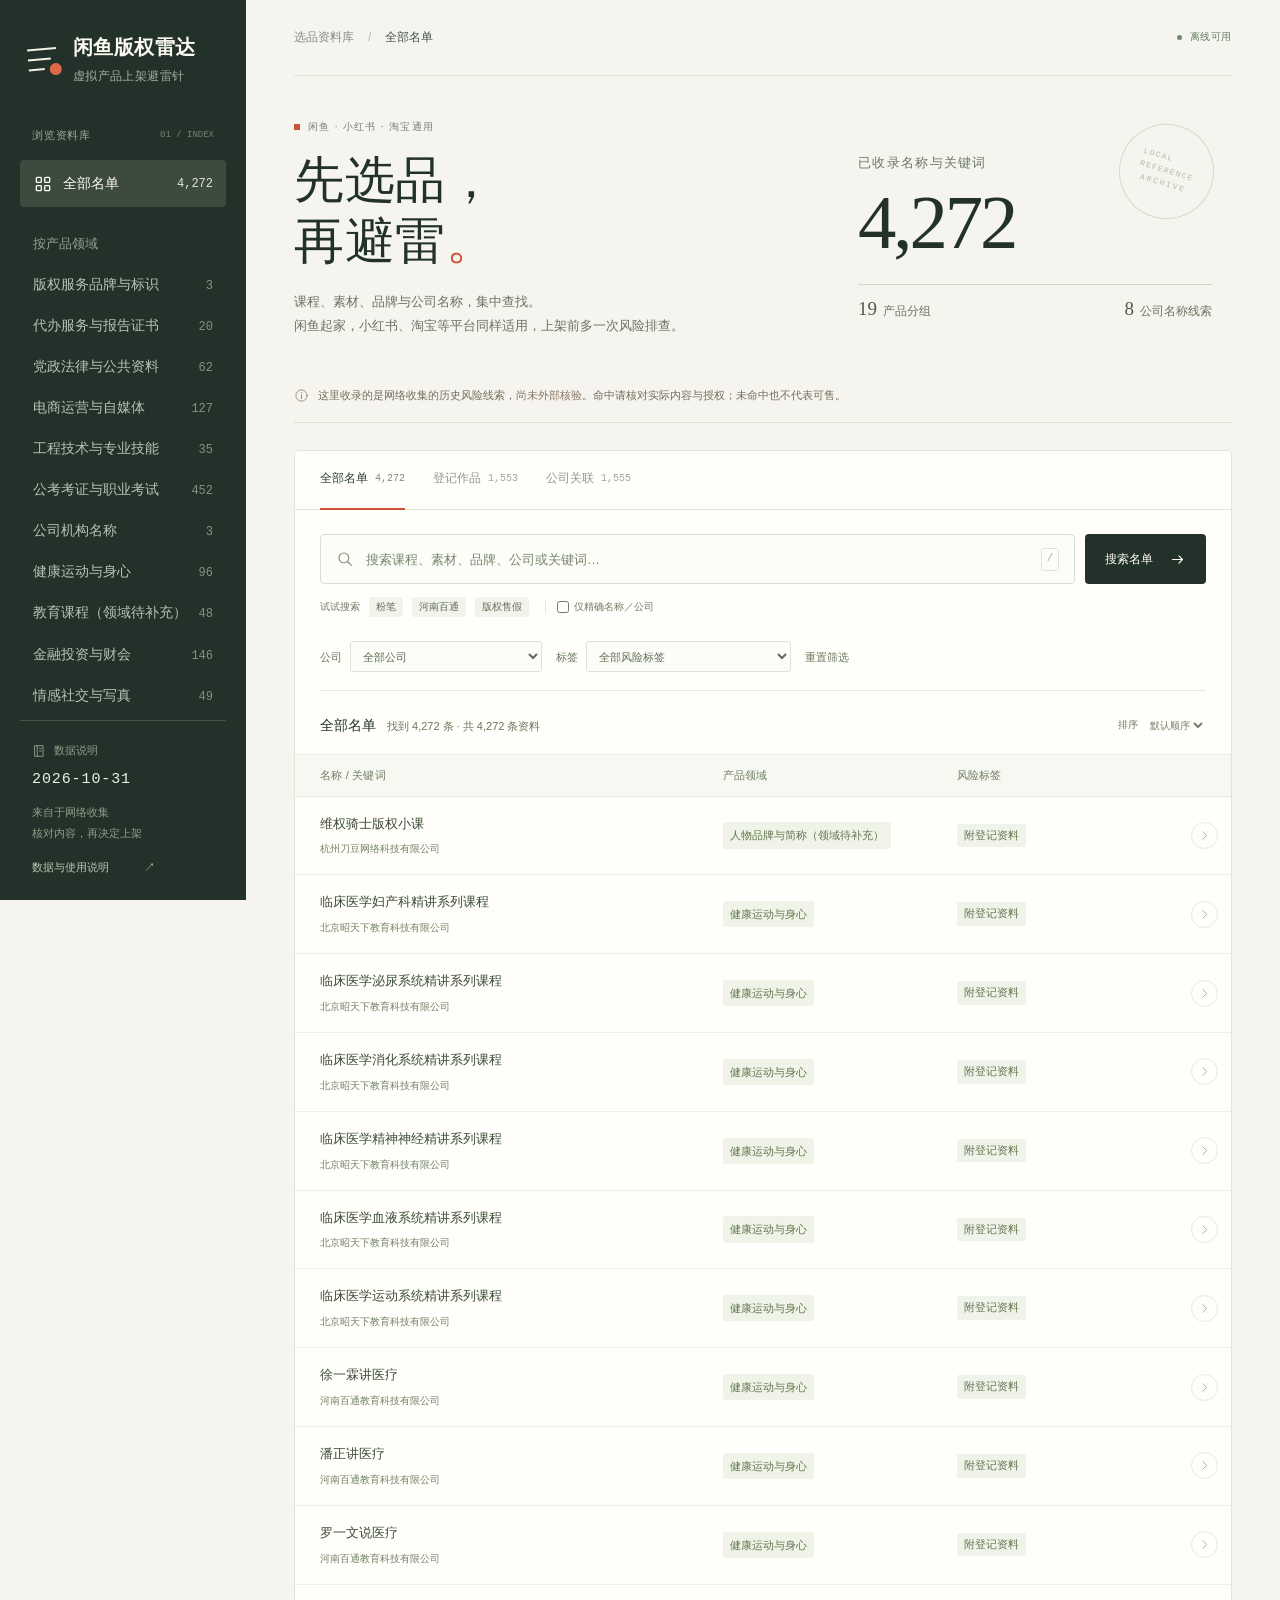
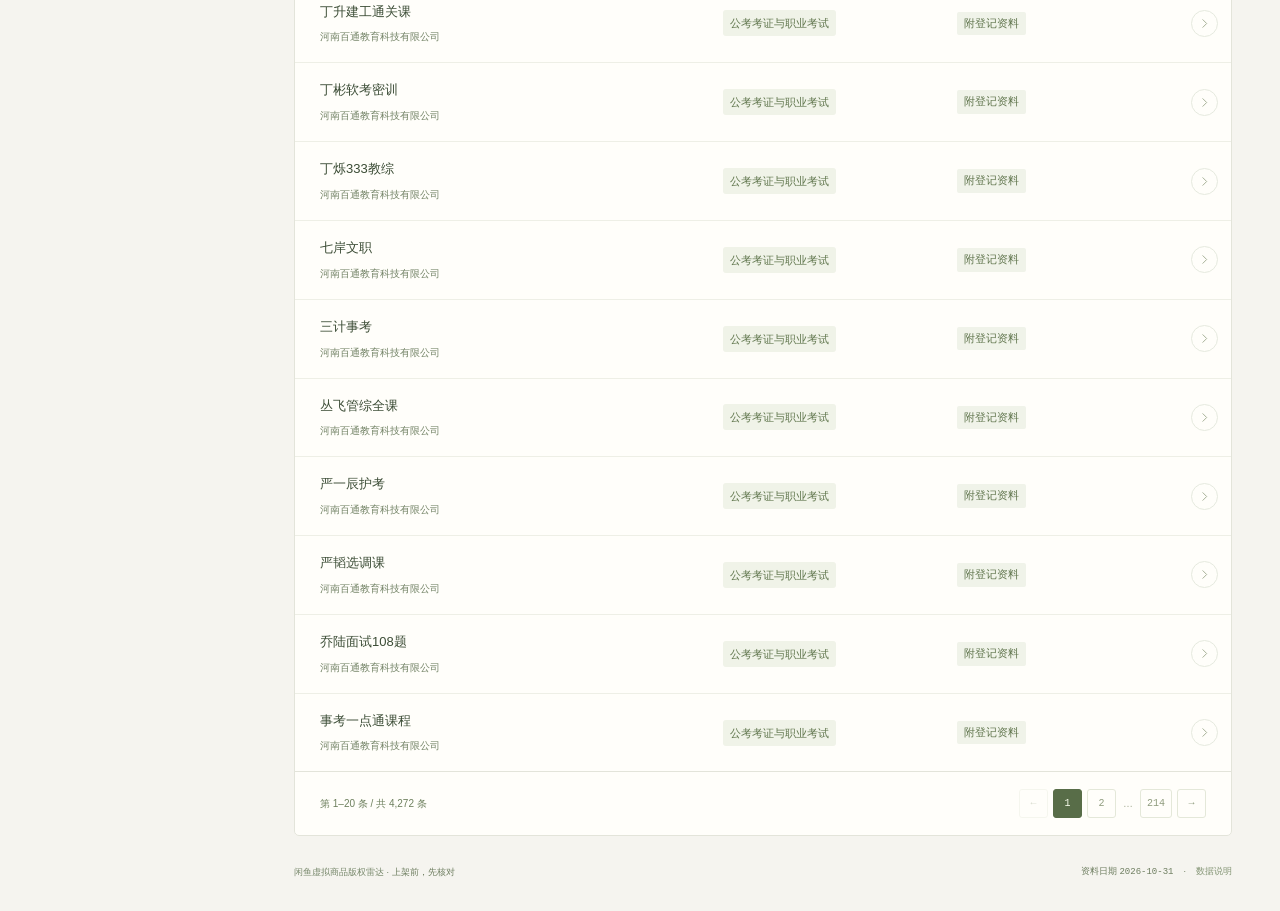
==== index.html @ c10206dd "更名版权雷达 + 移除数据来源 + 网页交互与文案优化 - 品牌更名为「闲鱼虚拟商品版权雷达」，清除“黑名单”字样；标注闲鱼/小红书/淘宝通用 - 数据：剥离每条记录的 sources 与 risk_" ====
<!doctype html>
<html lang="zh-CN">
<head>
  <meta charset="UTF-8">
  <meta name="viewport" content="width=device-width, initial-scale=1">
  <meta name="color-scheme" content="light">
  <meta name="description" content="闲鱼虚拟商品版权雷达：选品上架前查询课程、素材、品牌与公司的历史风险名单。闲鱼起家，小红书、淘宝等虚拟商品平台同样适用。支持离线使用。">
  <meta http-equiv="Content-Security-Policy" content="default-src 'none'; script-src 'unsafe-inline'; style-src 'unsafe-inline'; img-src data:; font-src 'none'; connect-src 'none'; object-src 'none'; base-uri 'none'; form-action 'none'">
  <title>闲鱼虚拟商品版权雷达</title>
  <link rel="icon" href="data:image/svg+xml,%3Csvg xmlns='http://www.w3.org/2000/svg' viewBox='0 0 64 64'%3E%3Crect width='64' height='64' rx='16' fill='%23212e28'/%3E%3Cpath d='M18 19h28M18 31h17M18 43h12' stroke='%23f9f7ef' stroke-width='5'/%3E%3Ccircle cx='44' cy='43' r='7' fill='%23dc5637'/%3E%3C/svg%3E">
  <style>:root{--paper:#f5f4ef;--white:#fffefa;--ink:#22322a;--muted:#788079;--line:#e3e4da;--orange:#cf5135;--orange-pale:#fbede6;--green-pale:#e8ede6;--sidebar:246px;--serif:"Iowan Old Style","Songti SC","STSong","Noto Serif CJK SC",serif;--sans:"PingFang SC","Microsoft YaHei","Noto Sans CJK SC",sans-serif;--mono:"SFMono-Regular",Consolas,monospace}
*{box-sizing:border-box}body{margin:0;background:var(--paper);color:var(--ink);font:14px/1.65 var(--sans);-webkit-font-smoothing:antialiased}button,input,select{font:inherit}button,select{cursor:pointer}button{color:inherit}button:disabled{cursor:default}button:focus-visible,a:focus-visible,select:focus-visible,input:focus-visible{outline:3px solid #cf513580;outline-offset:4px}button{touch-action:manipulation}button,a,input,select{-webkit-tap-highlight-color:transparent}button{border:0}a{color:inherit}svg{fill:none;stroke:currentColor;stroke-width:1.6;stroke-linecap:round;stroke-linejoin:round}.icon{width:20px;height:20px;flex-shrink:0}.svg-sprite{position:absolute;width:0;height:0;overflow:hidden}.sr-only{position:absolute;width:1px;height:1px;padding:0;margin:-1px;overflow:hidden;clip:rect(0,0,0,0);white-space:nowrap;border:0}[hidden]{display:none!important}.skip-link{position:fixed;top:-80px;left:20px;padding:12px;background:var(--ink);color:white;z-index:20}.skip-link:focus{top:10px}
.sidebar{width:var(--sidebar);position:fixed;inset:0 auto 0 0;background:var(--ink);color:#cbd0c7;padding:34px 20px 24px;display:flex;flex-direction:column;z-index:5}.brand{text-decoration:none;display:flex;gap:12px;align-items:center;color:#fcfaf1;padding:0 8px 40px;font-size:20px;font-weight:600;letter-spacing:.02em;line-height:1.3}.brand small{display:block;font:12px/1.5 var(--mono);color:#a3afa3;letter-spacing:.03em;margin-top:8px}.brand-mark{width:33px;height:35px;display:block;position:relative;flex-shrink:0;transform:rotate(-5deg)}.brand-mark i{position:absolute;height:2px;left:0;background:#f5f1e4;top:5px;width:29px}.brand-mark i:nth-child(2){top:15px;width:23px}.brand-mark i:nth-child(3){top:25px;width:16px}.brand-mark b{position:absolute;width:12px;height:12px;border-radius:50%;right:0;bottom:2px;background:#df6849}.side-section{display:flex;justify-content:space-between;align-items:center;padding:0 12px 16px;font-size:11px;color:#9da99d}.section-label{letter-spacing:.07em}.issue{font:9px var(--mono);color:#728273}.all-category{width:100%;display:flex;align-items:center;justify-content:space-between;background:transparent;padding:12px 13px;border-radius:4px;color:#d8ddcf;font-size:14px}.all-category>span{display:flex;gap:10px;align-items:center}.all-category b,.category-item b{font:12px var(--mono);font-weight:400;color:#829383}.all-category.active{color:#fffaf0;background:#3c4b3e}.all-category.active b{color:#e1e6d9}.category-heading{display:flex;justify-content:space-between;align-items:center;padding:26px 13px 9px;color:#95a190;font-size:13px}.category-list{overflow-y:auto;min-height:100px;padding:0 0 8px;scrollbar-width:thin;scrollbar-color:#4b5c4b transparent}.category-item{display:flex;align-items:baseline;justify-content:space-between;width:100%;gap:8px;text-align:left;padding:9px 13px;background:transparent;border-radius:3px;color:#b8c2b5;font-size:14px;line-height:1.65;transition:background .15s,color .15s}.category-item:hover{background:#2d4032;color:#fffaf0}.category-item.active{background:#3c4b3e;color:#fffaf0}.category-item.active b{color:#f3e7d5}.category-item .pending{font-size:10px;display:block;color:#7d917d}.category-item.active .pending{color:#acbca6}.sidebar-foot{margin-top:auto;border-top:1px solid #465343;padding:20px 12px 0;flex-shrink:0}.archive-label{display:flex;align-items:center;gap:8px;font-size:11px;color:#8d9e89}.archive-label .icon{width:14px;height:14px}.sidebar-foot strong{display:block;font:15px/1.5 var(--mono);margin-top:9px;color:#edf0e4;letter-spacing:.06em}.sidebar-foot p{font-size:11px;color:#8e9e89;line-height:1.9;margin:11px 0 14px}.text-button{padding:0;background:none;font-size:11px;color:#bec8b4;display:flex;align-items:center;gap:35px}.text-button:hover{color:white}#mobile-categories{display:none}
.main{margin-left:var(--sidebar);padding:0 48px;max-width:1770px}.topbar{height:76px;border-bottom:1px solid var(--line);display:flex;justify-content:space-between;align-items:center}.breadcrumb{color:#848c82;font-size:12px;display:flex;gap:14px;align-items:center}.breadcrumb strong{font-weight:400;color:#47564a}.breadcrumb span{color:#b4bab1}.local-status{font:10px/1.5 var(--mono);display:flex;gap:8px;align-items:center;color:#667c60;letter-spacing:.06em}.local-status>span{width:5px;height:5px;background:#72896d;border-radius:50%}.intro{display:flex;align-items:center;justify-content:space-between;gap:40px;padding:43px 0 34px;position:relative}.eyebrow{font:10px/1.5 var(--sans);letter-spacing:.13em;color:var(--muted)}.intro .eyebrow{display:flex;align-items:center;gap:8px}.eyebrow>span{height:6px;width:6px;background:var(--orange);display:block}h1{font:500 clamp(38px,3.9vw,60px)/1.22 var(--serif);letter-spacing:.015em;margin:17px 0 17px}.period{color:var(--orange)}.intro-copy p{color:#7b8177;font-size:13px;line-height:1.9;margin:0}.intro-stat{width:354px;position:relative;align-self:center;margin:16px 20px 0 0;flex-shrink:0}.stat-overline{font-size:13px;letter-spacing:.1em;color:#828b7d}.stat-number{font:500 clamp(52px,6vw,84px)/1.2 var(--serif);letter-spacing:-.04em;margin:4px 0 15px;position:relative;z-index:1}.stat-rule{height:1px;background:#cfd5c8}.stat-details{display:flex;justify-content:space-between;padding:13px 0 0;position:relative;z-index:1}.stat-details span{color:#92998a;font-size:12px;display:flex;align-items:baseline;gap:6px;white-space:nowrap}.stat-details b{color:#4c5d45;font:19px var(--serif)}.archive-stamp{position:absolute;right:-2px;top:-28px;width:95px;height:95px;border:1px solid #d6dbcd;color:#b4bdaa;border-radius:50%;font:8px/1.6 var(--mono);display:flex;flex-direction:column;justify-content:center;align-items:center;transform:rotate(17deg);letter-spacing:.17em}.archive-stamp b{font-weight:500;letter-spacing:.25em}.context-note{padding:13px 0 17px;border-bottom:1px solid #dcdfd2;display:flex;align-items:flex-start;gap:9px;color:#878674;font-size:11px;line-height:1.75}.context-note .icon{width:15px;height:15px;margin-top:2px;color:#9e977b}.context-note p{margin:0}.context-note strong{color:#8b7563;font-weight:500}
.workspace{margin-top:27px;background:var(--white);border:1px solid var(--line);border-radius:5px;overflow:hidden}.workspace-tabs{display:flex;gap:28px;padding:0 25px;border-bottom:1px solid var(--line);min-height:59px;align-items:stretch}.tab{display:flex;align-items:center;gap:7px;background:none;border-bottom:2px solid transparent;margin-bottom:-1px;padding:0 0 2px;color:#92978b;font-size:12px;white-space:nowrap}.tab span{font:10px var(--mono);color:#a0a696}.tab.active{border-color:var(--orange);font-weight:500;color:#2f4232}.tab.active span{color:#7b8b70}.tab:hover{color:var(--ink)}.search-area{padding:24px 25px 0}.search-line{display:flex;gap:10px}.search-box{display:flex;align-items:center;gap:10px;border:1px solid #d9ddd1;background:#fcfcf8;border-radius:4px;padding:0 15px;flex:1;min-width:0;transition:box-shadow .15s,border-color .15s}.search-box:focus-within{box-shadow:0 0 0 3px #e3e7d9;border-color:#99aa87}.search-box>.icon{width:18px;height:18px;color:#87917b}.search-box input{border:0;background:transparent;outline:none;min-width:0;width:100%;height:48px;color:#344530;font-size:13px}.search-box input:focus-visible{outline:none}.search-box input::placeholder{color:#a4aa9a}.search-box kbd{font:11px var(--mono);border:1px solid #e0e4d8;border-radius:3px;width:19px;height:23px;text-align:center;padding-top:3px;color:#a8b09b}.primary-button{background:var(--ink);color:#fffdf4;border-radius:4px;padding:11px 20px;font-size:12px;display:inline-flex;align-items:center;justify-content:center;gap:16px;transition:background .15s}.primary-button:hover{background:#3b5140}.primary-button .icon{height:17px;width:17px}.search-examples{display:flex;align-items:center;gap:9px;min-height:45px;color:#a6ab9c;font-size:10px;flex-wrap:wrap;padding:8px 0}.search-examples>button{background:#f2f3ec;color:#7f8973;padding:2px 7px;border-radius:2px;font-size:10px}.search-examples>button:hover{background:#e6eadc;color:#40533c}.example-divider{width:1px;height:12px;background:var(--line);margin:0 2px 0 7px}.exact-label{display:flex;align-items:center;gap:5px;cursor:pointer;color:#8c9483}.exact-label input{appearance:auto;accent-color:var(--ink);width:12px;height:12px;margin:0}.filters{display:flex;align-items:center;gap:14px;flex-wrap:wrap;padding:12px 0 18px;border-bottom:1px solid #e6e8dc}.select-wrap{display:flex;align-items:center;gap:8px;font-size:11px}.select-wrap label{color:#98a08d}.select-wrap select{max-width:205px;font-size:11px;color:#5f6e53;border:1px solid #e0e4d6;border-radius:3px;background:#fcfcf8;padding:6px 19px 6px 8px;min-height:31px}.reset-button{background:none;color:#a1a78f;font-size:11px;padding:5px 0}.reset-button:hover{color:var(--orange)}.filter-spacer{flex:1}.export-button{display:flex;align-items:center;gap:6px;font-size:11px;color:#728263;background:none;padding:4px 0}.export-button .icon{width:14px;height:14px}.export-button:hover{color:var(--ink)}.export-button:disabled{opacity:.4}.results-heading{display:flex;justify-content:space-between;align-items:center;padding:22px 25px 17px;gap:10px}.results-heading>div{display:flex;gap:11px;align-items:baseline;min-width:0}h2{margin:0;font-size:14px;font-weight:500;line-height:1.5}.results-heading #result-count{font-size:11px;color:#9da58f;white-space:nowrap}.sort-label{display:flex;align-items:center;gap:8px;color:#a2aa95;font-size:10px;white-space:nowrap}.sort-label select{border:0;background:transparent;color:#748267;font-size:10px;min-height:24px;max-width:110px}.active-filters{display:flex;gap:6px;flex-wrap:wrap;padding:0 25px}.active-filters:empty{display:none}.active-filter{display:inline-flex;align-items:center;gap:8px;font-size:10px;border-radius:2px;padding:3px 8px;margin-bottom:12px;background:#eef1e5;color:#697c57}.active-filter .icon{width:11px;height:11px}.table-wrap{width:100%;overflow:auto}.records-table{border-collapse:collapse;width:100%;table-layout:fixed;text-align:left}.records-table th{font-size:11px;font-weight:400;letter-spacing:.02em;color:#a0a78f;background:#f7f8f1;border-top:1px solid #e9ecdf;border-bottom:1px solid #e5e8dc;padding:11px 16px}.records-table th:first-child{width:44%;padding-left:25px}.records-table th:nth-child(2){width:25%}.records-table th:nth-child(3){width:25%}.records-table th:last-child{width:6%;padding-right:25px}.records-table td{padding:16px;vertical-align:middle;border-bottom:1px solid #eeefe6;font-size:12px}.records-table td:first-child{padding-left:25px}.records-table td:last-child{padding-right:25px;text-align:right}.records-table tr:last-child td{border-bottom:0}.records-table tbody tr{transition:background .1s}.records-table tbody tr:hover{background:#fbfcf5}.record-open{background:none;text-align:left;padding:0;width:100%;font-size:13px;font-weight:500;color:#3b4c35;overflow-wrap:anywhere;line-height:1.65}.record-open:hover{color:var(--orange)}.record-subtitle{font-size:10px;line-height:1.8;color:#a1a78e;display:flex;gap:7px;align-items:baseline;margin-top:6px;overflow:hidden}.record-subtitle>span:first-child{flex-shrink:0}.record-subtitle>span:last-child{overflow:hidden;text-overflow:ellipsis;white-space:nowrap}.record-subtitle .company-dot{flex-shrink:0}.category-tag{color:#879576;background:#f0f3e8;border-radius:3px;font-size:11px;padding:4px 7px;display:inline-block;line-height:1.65}.risk-tag{display:inline-block;padding:3px 7px;border-radius:2px;color:#a67c64;background:#faf0e7;font-size:11px;line-height:1.6;margin:2px 4px 2px 0}.risk-tag.neutral{color:#88957b;background:#f0f3e9}.view-button{background:transparent;display:inline-flex;color:#99a589;border:1px solid #e6eadf;border-radius:50%;height:27px;width:27px;align-items:center;justify-content:center;padding:0}.view-button .icon{width:13px;height:13px}.view-button:hover{color:var(--orange);border-color:#e2bda7;background:#f9f0e9}mark{background:#f9e1c7;color:#684c27;border-radius:2px;padding:0 1px}.pagination{display:flex;justify-content:space-between;gap:10px;align-items:center;border-top:1px solid var(--line);padding:17px 25px;color:#a3ab94;font-size:10px}.page-controls{display:flex;align-items:center;gap:5px}.page-controls>button,.page-number{background:none;border:1px solid #e4e8d9;border-radius:3px;min-width:29px;height:29px;padding:0 6px;font:10px var(--mono);color:#8f9c7e}.page-controls>button:disabled{opacity:.35}.page-controls>button:not(:disabled):hover,.page-number:hover{border-color:#9aaa88;color:#3f5533}.page-number.current{color:#faffed;background:#586d48;border-color:#586d48}#page-buttons{display:flex;gap:5px}.page-dots{padding:0 2px;align-self:center;font-size:10px}.empty-state{text-align:center;padding:48px 20px 52px}.empty-mark{background:#edf0e4;width:52px;height:52px;border-radius:50%;display:flex;align-items:center;justify-content:center;margin:0 auto 16px;color:#97a583}.empty-state h3{font:500 20px var(--serif);margin:10px 0}.empty-state p{color:#99a188;font-size:12px;line-height:1.9}.empty-state .primary-button{margin:8px auto 0}.footer{display:flex;justify-content:space-between;align-items:center;color:#a2aa94;font-size:9px;padding:28px 0 32px;gap:10px}.footer b{font-weight:400;color:#76876a}.footer button{padding:0;background:none;color:#849575;font-size:9px}.footer-dot{margin:0 10px}.footer time{font-family:var(--mono)}.noscript-note{padding:20px;background:var(--orange-pale)}
dialog{border:1px solid #d9ddcf;padding:0;box-shadow:0 28px 100px #15241026;color:var(--ink);background:var(--white);border-radius:6px;width:min(750px,calc(100vw - 36px));max-height:90dvh}dialog::backdrop{background:#1a2c266b;backdrop-filter:blur(3px)}.dialog-top{position:sticky;top:0;z-index:2;display:flex;justify-content:space-between;align-items:center;padding:18px 26px;border-bottom:1px solid var(--line);background:var(--white)}.dialog-top .eyebrow{font-size:10px;color:#95a084}.icon-button{display:inline-flex;align-items:center;justify-content:center;width:30px;height:30px;border-radius:4px;background:none;color:#829477}.icon-button:hover{background:#eef0e5}.dialog-body{padding:24px 28px 32px;overflow-wrap:anywhere}.dialog-body h2{font:700 32px/1.4 var(--serif);margin:0 0 18px}.detail-callout{color:#987860;font-size:12px;border-left:2px solid var(--orange);padding:10px 13px;background:#fbf4ec;margin:0 0 22px}.detail-dl,.about-list{display:grid;grid-template-columns:90px minmax(0,1fr);gap:16px 14px;font-size:13.5px;margin:22px 0}.detail-dl dt,.about-list dt{color:#9aab8c}.detail-dl dd,.about-list dd{margin:0;color:#6c7e60;line-height:1.9;white-space:pre-line}.detail-section-title{display:flex;align-items:center;gap:8px;font-size:15px;font-weight:700;margin:28px 0 14px}.detail-section-title small{font:10px var(--mono);color:#a6af98}.registration-list{font:13px/1.9 var(--mono);overflow-wrap:anywhere}.about-dialog .dialog-body>p{font-size:12px;color:#879879}.toast{position:fixed;bottom:25px;left:calc(50% + 100px);transform:translateX(-50%) translateY(12px);padding:10px 20px;border-radius:4px;background:#2b3e2e;color:#f1f5e9;font-size:12px;z-index:20;opacity:0;pointer-events:none;transition:opacity .2s,transform .2s}.toast.visible{opacity:1;transform:translateX(-50%) translateY(0)}
@media(min-width:1600px){.main{padding:0 68px}.intro{padding:52px 0 42px}.intro-stat{margin-right:60px;width:390px}}
@media(max-width:1250px){:root{--sidebar:222px}.sidebar{padding:29px 15px 20px}.brand{font-size:18px;gap:9px;padding-bottom:30px}.main{padding:0 30px}.intro-stat{width:285px;margin-right:0}.stat-details{gap:12px}.stat-details span{font-size:9px;display:block}.stat-details b{display:block;margin-bottom:3px}.archive-stamp{width:76px;height:76px;top:-17px}.workspace-tabs{gap:20px}.select-wrap select{max-width:160px}.filters{gap:11px}.filter-spacer{display:none}.export-button{margin-left:auto}.records-table th:first-child{width:44%}.records-table th:nth-child(2){width:25%}.records-table th:nth-child(3){width:25%}.records-table th:last-child{width:6%}.records-table td,.records-table th{padding-left:12px;padding-right:12px}.category-item{font-size:13px;padding-left:11px;padding-right:11px}}
@media(max-height:830px) and (min-width:851px){.sidebar{padding-top:25px}.brand{padding-bottom:28px}.sidebar-foot{padding-top:13px}.sidebar-foot p{margin:6px 0 9px}.category-item{padding-top:7px;padding-bottom:7px}}
@media(max-width:1000px) and (min-width:851px){.intro{gap:20px}.intro-stat{width:230px}.archive-stamp{right:0;top:-34px;width:65px;height:65px;font-size:6px}.stat-number{font-size:65px}.intro h1{font-size:44px}.workspace-tabs{gap:17px;padding:0 20px}.tab{font-size:11px}.search-area{padding:20px 20px 0}.search-box input{font-size:12px}.filters{gap:9px}.select-wrap select{max-width:130px}.records-table td:first-child,.records-table th:first-child{padding-left:20px}.results-heading{padding-left:20px;padding-right:20px}.records-table td:last-child,.records-table th:last-child{padding-right:15px}.records-table td{font-size:10px}.record-open{font-size:12px}}
@media(max-width:850px){.sidebar{position:relative;inset:auto;width:100%;padding:20px 22px 16px;display:block}.brand{font-size:19px;padding:0;gap:12px;width:max-content}.brand small{font-size:11px;margin-top:5px}.brand-mark{height:32px;width:30px}.side-section,.all-category,.sidebar-foot{display:none}.category-heading{position:absolute;right:20px;top:20px;padding:0;gap:8px}.category-heading>span{display:none}#mobile-categories{display:flex;color:#f2f5e8;border:1px solid #4a6048;width:34px;height:34px}.category-list{display:none;margin-top:20px;border-top:1px solid #4b5d45;padding-top:13px;max-height:340px}.sidebar.categories-open .category-list{display:grid;grid-template-columns:1fr 1fr;gap:2px 12px}.category-item{font-size:13px}.main{margin-left:0;padding:0 24px}.topbar{height:56px}.intro{padding:30px 0 24px;gap:30px}.intro h1{font-size:43px}.intro-stat{width:270px;margin-top:8px}.stat-number{font-size:65px}.archive-stamp{height:70px;width:70px;top:-10px;font-size:6px}.intro-copy p{font-size:13px}.context-note{font-size:12px}.workspace{margin-top:22px}.workspace-tabs{gap:25px}.tab{font-size:13px}.toast{left:50%;max-width:90vw;white-space:nowrap}.sidebar .brand{color:var(--white)}}
@media(max-width:580px){.sidebar{padding:18px 20px}.main{padding:0 17px}.topbar{height:48px}.breadcrumb{font-size:11px;gap:10px}.local-status{font-size:9px}.intro{padding:27px 0 23px;gap:15px;align-items:flex-start}.intro-copy{flex:1;min-width:0}.intro .eyebrow{font-size:8px;letter-spacing:.06em;gap:6px}.intro h1{font-size:36px;line-height:1.25;letter-spacing:-.025em;margin:16px 0 13px}.intro-copy p{font-size:12px;line-height:1.95}.desktop-br{display:none}.intro-stat{width:136px;margin-top:18px;align-self:auto}.stat-overline{font-size:11px;letter-spacing:0}.stat-number{font-size:48px;margin:9px 0 10px}.archive-stamp{display:none}.stat-details{display:grid;grid-template-columns:1fr 1fr;gap:10px 5px;padding-top:10px}.stat-details span{font-size:11px}.stat-details b{font-size:17px;margin:0 0 1px}.context-note{padding-bottom:14px;gap:7px}.context-note .icon{width:14px;height:14px}.workspace{margin-top:18px}.workspace-tabs{gap:0;padding:0 12px;min-height:51px;justify-content:space-between}.tab{font-size:12px;gap:4px}.tab span{font-size:10px}.search-area{padding:17px 14px 0}.search-line{gap:7px}.search-box{padding:0 10px;gap:7px}.search-box input{height:47px;font-size:13px}.search-box input::placeholder{font-size:12px}.search-box>.icon{width:15px;height:15px}.search-box kbd{display:none}.primary-button{font-size:11px;padding:10px 13px;gap:0;white-space:nowrap}.search-line .primary-button .icon{display:none}.search-examples{gap:7px;font-size:11px;min-height:47px;padding:9px 0}.search-examples>button{font-size:11px;padding:3px 7px}.example-divider{display:none}.exact-label{font-size:11px;gap:4px;margin-left:auto}.exact-label input{width:11px;height:11px}.filters{gap:10px 8px;padding:12px 0 15px;display:grid;grid-template-columns:1fr 1fr}.select-wrap{gap:5px;min-width:0;font-size:12px}.select-wrap label{flex-shrink:0}.select-wrap select{width:100%;max-width:none;min-width:0;font-size:12px;padding:7px 3px 7px 5px}.reset-button{grid-column:1;grid-row:2;justify-self:start;font-size:12px}.export-button{grid-column:2;grid-row:2;justify-self:end;margin:0;font-size:9px}.export-button .icon{display:none}.results-heading{padding:18px 15px 15px;gap:8px}.results-heading h2{font-size:15px;max-width:180px;overflow:hidden;text-overflow:ellipsis;white-space:nowrap}.results-heading>div{display:block}.results-heading #result-count{display:block;margin-top:4px;font-size:11px}.sort-label{font-size:11px;gap:3px}.sort-label select{font-size:11px;max-width:100px}.active-filters{padding:0 15px}.records-table thead{display:none}.records-table,.records-table tbody{display:block;width:100%}.records-table tr{position:relative;display:grid;grid-template-columns:1fr 1fr;border-top:1px solid #e8ecdd;padding:15px;gap:10px 8px}.records-table td{display:block;padding:0;border:0}.records-table td:first-child{grid-column:1/-1;padding:0 35px 0 0}.record-open{font-size:13px}.record-subtitle{margin-top:3px;font-size:11px}.records-table td:nth-child(2){grid-column:1;grid-row:2}.records-table td:nth-child(3){grid-column:2;grid-row:2;text-align:right}.category-tag,.risk-tag{font-size:11px;padding:3px 7px}.risk-tag{margin:0 0 2px 3px}.records-table td:last-child{position:absolute;top:17px;right:15px;padding:0}.view-button{width:25px;height:25px}.pagination{padding:14px 15px;flex-wrap:wrap;justify-content:center;gap:13px}.pagination>span{width:100%;text-align:center;font-size:9px}.footer{display:block;padding:23px 0;font-size:8px;line-height:2.3}.footer>span{display:block}.footer button{font-size:8px}.footer-dot{margin:0 7px}.dialog-top{padding:13px 19px}.dialog-body{padding:18px 20px 24px}.dialog-body h2{font-size:26px}.detail-dl,.about-list{grid-template-columns:76px minmax(0,1fr);gap:14px 10px;font-size:12.5px}.detail-callout{font-size:10px}.empty-state{padding:36px 18px}.empty-state h3{font-size:19px}.empty-state p{font-size:11px}}
/* Keep small reference text readable on both screens and exported captures. */
.intro-copy p{color:#697362}.stat-overline{color:#6d7865}.stat-details span{color:#68765e}.context-note{color:#736e59}.search-examples,.exact-label{color:#6e7a63}.search-examples>button{color:#626f55}.search-box input::placeholder{color:#77856b}.select-wrap label,.reset-button{color:#69785c}.results-heading #result-count,.sort-label{color:#68795b}.records-table th{color:#6c7d60}.record-subtitle{color:#738366}.category-tag{color:#60764d}.risk-tag.neutral{color:#61764e}.pagination>span{color:#6e805e}.footer{color:#6d7d5f}.detail-dl dt,.about-list dt{color:#70865f}.active-filter{overflow-wrap:anywhere;text-align:left;max-width:100%}
@media(prefers-reduced-motion:no-preference){.intro-copy{animation:rise-in .55s ease-out both}.intro-stat{animation:rise-in .7s ease-out .07s both}.workspace{animation:rise-in .65s ease-out .12s both}@keyframes rise-in{from{opacity:0;transform:translateY(10px)}to{opacity:1;transform:translateY(0)}}}

/* —— 交互增强（整行可点）—— */
.record-row{cursor:pointer}.record-row:hover{background:#fbfcf5}
</style>
</head>
<body>
  <svg class="svg-sprite" aria-hidden="true"><defs>
    <symbol id="i-search" viewBox="0 0 24 24"><circle cx="10.5" cy="10.5" r="6.5"/><path d="m16 16 4.5 4.5"/></symbol>
    <symbol id="i-arrow" viewBox="0 0 24 24"><path d="M5 12h14m-5-5 5 5-5 5"/></symbol>
    <symbol id="i-download" viewBox="0 0 24 24"><path d="M12 3v12m-4-4 4 4 4-4M5 16v4h14v-4"/></symbol>
    <symbol id="i-close" viewBox="0 0 24 24"><path d="m6 6 12 12M18 6 6 18"/></symbol>
    <symbol id="i-menu" viewBox="0 0 24 24"><path d="M4 6h16M4 12h16M4 18h16"/></symbol>
    <symbol id="i-grid" viewBox="0 0 24 24"><rect x="4" y="4" width="6" height="6" rx="1"/><rect x="14" y="4" width="6" height="6" rx="1"/><rect x="4" y="14" width="6" height="6" rx="1"/><rect x="14" y="14" width="6" height="6" rx="1"/></symbol>
    <symbol id="i-book" viewBox="0 0 24 24"><path d="M5 3h14v18H5zM9 3v18M13 8h3m-3 4h3"/></symbol>
    <symbol id="i-info" viewBox="0 0 24 24"><circle cx="12" cy="12" r="9"/><path d="M12 11v6m0-10v1"/></symbol>
    <symbol id="i-chevron" viewBox="0 0 24 24"><path d="m9 5 7 7-7 7"/></symbol>
  </defs></svg>

  <a class="skip-link" href="#search">跳到名单搜索</a>
  <aside class="sidebar" aria-label="分类导航">
    <a class="brand" href="#" aria-label="闲鱼虚拟商品版权雷达首页">
      <span class="brand-mark" aria-hidden="true"><i></i><i></i><i></i><b></b></span>
      <span>闲鱼版权雷达<small>虚拟产品上架避雷针</small></span>
    </a>
    <div class="side-section"><span class="section-label">浏览资料库</span><span class="issue">01 / INDEX</span></div>
    <button class="all-category active" data-category="" aria-current="true"><span><svg class="icon"><use href="#i-grid"/></svg>全部名单</span><b id="all-count">—</b></button>
    <div class="category-heading"><span>按产品领域</span><button id="mobile-categories" class="icon-button" aria-label="展开产品分类" aria-expanded="false"><svg class="icon"><use href="#i-menu"/></svg></button></div>
    <nav id="category-list" class="category-list" aria-label="产品领域"></nav>
    <div class="sidebar-foot"><span class="archive-label"><svg class="icon"><use href="#i-book"/></svg>数据说明</span><strong id="snapshot-date">—</strong><p>来自于网络收集<br>核对内容，再决定上架</p><button id="about-button" class="text-button">数据与使用说明 <span aria-hidden="true">↗</span></button></div>
  </aside>

  <main class="main">
    <header class="topbar"><div class="breadcrumb">选品资料库<span>/</span><strong id="breadcrumb-current">全部名单</strong></div><div class="local-status"><span></span>离线可用</div></header>
    <section class="intro" aria-labelledby="page-title">
      <div class="intro-copy"><div class="eyebrow"><span></span> 闲鱼 · 小红书 · 淘宝通用</div><h1 id="page-title">先选品，<br>再避雷<span class="period">。</span></h1><p>课程、素材、品牌与公司名称，集中查找。<br class="desktop-br">闲鱼起家，小红书、淘宝等平台同样适用，上架前多一次风险排查。</p></div>
      <div class="intro-stat"><div class="stat-overline">已收录名称与关键词</div><div class="stat-number" id="total-stat">—</div><div class="stat-rule"></div><div class="stat-details"><span><b id="category-stat">—</b>产品分组</span><span><b id="company-stat">—</b>公司名称线索</span></div><span class="archive-stamp">LOCAL<br>REFERENCE<br><b>ARCHIVE</b></span></div>
    </section>

    <div class="context-note"><svg class="icon"><use href="#i-info"/></svg><p>这里收录的是网络收集的历史风险线索，<strong>尚未外部核验</strong>。命中请核对实际内容与授权；未命中也不代表可售。</p></div>

    <section class="workspace" aria-label="查询与筛选">
      <div class="workspace-tabs" role="tablist" aria-label="材料类型">
        <button role="tab" id="tab-all" data-tab="all" aria-selected="true" class="tab active">全部名单 <span></span></button>
        <button role="tab" id="tab-registered" data-tab="registered" aria-selected="false" class="tab">登记作品 <span></span></button>
        <button role="tab" id="tab-company" data-tab="company" aria-selected="false" class="tab">公司关联 <span></span></button>
      </div>
      <div class="search-area">
        <div class="search-line"><div class="search-box"><svg class="icon"><use href="#i-search"/></svg><label class="sr-only" for="search">搜索名称、公司或关键词</label><input id="search" type="search" placeholder="搜索课程、素材、品牌、公司或关键词…" autocomplete="off" spellcheck="false"><kbd aria-hidden="true">/</kbd></div><button id="search-button" class="primary-button">搜索名单<svg class="icon"><use href="#i-arrow"/></svg></button></div>
        <div class="search-examples"><span>试试搜索</span><button data-example="粉笔">粉笔</button><button data-example="河南百通">河南百通</button><button data-example="版权售假">版权售假</button><span class="example-divider"></span><label class="exact-label"><input type="checkbox" id="exact-match">仅精确名称／公司</label></div>
        <div class="filters"><div class="select-wrap"><label for="company-filter">公司</label><select id="company-filter"><option value="">全部公司</option></select></div><div class="select-wrap"><label for="label-filter">标签</label><select id="label-filter"><option value="">全部风险标签</option></select></div><button id="reset-button" class="reset-button">重置筛选</button><div class="filter-spacer"></div></div>
      </div>

      <div class="results-heading"><div><h2 id="results-title">全部名单</h2><span id="result-count" role="status" aria-live="polite">正在读取资料…</span></div><label class="sort-label" for="sort-order">排序<select id="sort-order"><option value="default">默认顺序</option><option value="name">名称排序</option></select></label></div>
      <div id="active-filters" class="active-filters" aria-label="当前筛选条件"></div>
      <div class="table-wrap"><table class="records-table"><thead><tr><th scope="col">名称 / 关键词</th><th scope="col">产品领域</th><th scope="col">风险标签</th><th scope="col"><span class="sr-only">查看详情</span></th></tr></thead><tbody id="results-body"></tbody></table></div>
      <div class="empty-state" id="empty-state" hidden><div class="empty-mark"><svg class="icon"><use href="#i-search"/></svg></div><h3>没有找到匹配条目</h3><p>可以缩短名称，或重置筛选再试一次。<br>未收录不代表安全，仍需核对实际商品与转售授权。</p><button class="primary-button" id="empty-reset">重置筛选</button></div>
      <div class="pagination"><span id="page-description">—</span><div class="page-controls"><button id="previous-page" aria-label="上一页">←</button><div id="page-buttons"></div><button id="next-page" aria-label="下一页">→</button></div></div>
    </section>
    <footer class="footer"><span><b>闲鱼虚拟商品版权雷达</b> · 上架前，先核对</span><span>资料日期 <time id="footer-date">—</time><span class="footer-dot">·</span><button id="footer-about">数据说明</button></span></footer>
    <noscript><p class="noscript-note">请启用 JavaScript 以搜索名单。此页面不连接网络，全部资料保存在本文件中。</p></noscript>
  </main>

  <dialog id="detail-dialog" class="detail-dialog" aria-labelledby="detail-name"><div class="dialog-top"><span id="detail-meta" class="eyebrow"></span><button class="icon-button close-dialog" aria-label="关闭详情"><svg class="icon"><use href="#i-close"/></svg></button></div><div class="dialog-body"><h2 id="detail-name"></h2><div id="detail-content"></div></div></dialog>
  <dialog id="about-dialog" class="about-dialog" aria-labelledby="about-title"><div class="dialog-top"><span class="eyebrow">ABOUT THIS INDEX</span><button class="icon-button close-dialog" aria-label="关闭数据说明"><svg class="icon"><use href="#i-close"/></svg></button></div><div class="dialog-body"><h2 id="about-title">数据与使用说明</h2><p>数据来自于网络收集，供虚拟电商选品排查参考。</p><dl class="about-list"><dt>词库日期</dt><dd id="about-date"></dd><dt>核验状态</dt><dd>未进行外部核验。风险标签不是当前平台规则，作品登记资料也不等于已核实的权利状态。</dd><dt>匹配方式</dt><dd>搜索涵盖名称、变体、公司、领域、标签与登记号。多个空格分隔的词需同时出现。“仅精确名称／公司”只比较完整名称与公司名，不做同音或简称推断。</dd><dt>分类口径</dt><dd>产品领域依据名称信息初分。信息不足的人名和简称标记为“领域待补充”。</dd><dt>数据边界</dt><dd>名单命中只提供核对线索。公司或个人被收录，不表示其存在违法行为。转售前应核对实际内容和授权。</dd><dt>本地使用</dt><dd>页面无需联网，不上传搜索词，不使用统计脚本。全部查询在本地完成。</dd><dt>许可说明</dt><dd>程序与界面采用 MIT 许可。真实名单的再分发许可需独立核对，不自动适用程序许可。</dd></dl></div></dialog>
  <div id="toast" class="toast" role="status" aria-live="polite"></div>
  <script id="risk-data" type="application/json">{"schema_version":1,"updated_at":"2026-10-31","origin":"来自于网络收集","records":[{"id":"BL0001","name":"维权骑士版权小课","variants":["维权骑士版权小课"],"category":"人物品牌与简称（领域待补充）","object_type":"登记作品","companies":["杭州刀豆网络科技有限公司"],"labels":[],"registrations":["苏作登字-2020-A-00048407"],"verification":"unverified"},{"id":"BL0002","name":"临床医学妇产科精讲系列课程","variants":["临床医学妇产科精讲系列课程"],"category":"健康运动与身心","object_type":"登记作品","companies":["北京昭天下教育科技有限公司"],"labels":[],"registrations":["黔作登字-2025-I-01500897"],"verification":"unverified"},{"id":"BL0003","name":"临床医学泌尿系统精讲系列课程","variants":["临床医学泌尿系统精讲系列课程"],"category":"健康运动与身心","object_type":"登记作品","companies":["北京昭天下教育科技有限公司"],"labels":[],"registrations":["黔作登字-2025-I-01509936"],"verification":"unverified"},{"id":"BL0004","name":"临床医学消化系统精讲系列课程","variants":["临床医学消化系统精讲系列课程"],"category":"健康运动与身心","object_type":"登记作品","companies":["北京昭天下教育科技有限公司"],"labels":[],"registrations":["黔作登字-2025-I-01500631"],"verification":"unverified"},{"id":"BL0005","name":"临床医学精神神经精讲系列课程","variants":["临床医学精神神经精讲系列课程"],"category":"健康运动与身心","object_type":"登记作品","companies":["北京昭天下教育科技有限公司"],"labels":[],"registrations":["黔作登字-2025-I-01500898"],"verification":"unverified"},{"id":"BL0006","name":"临床医学血液系统精讲系列课程","variants":["临床医学血液系统精讲系列课程"],"category":"健康运动与身心","object_type":"登记作品","companies":["北京昭天下教育科技有限公司"],"labels":[],"registrations":["黔作登字-2025-I-01510472"],"verification":"unverified"},{"id":"BL0007","name":"临床医学运动系统精讲系列课程","variants":["临床医学运动系统精讲系列课程"],"category":"健康运动与身心","object_type":"登记作品","companies":["北京昭天下教育科技有限公司"],"labels":[],"registrations":["黔作登字-2025-I-01510476"],"verification":"unverified"},{"id":"BL0008","name":"徐一霖讲医疗","variants":["徐一霖讲医疗"],"category":"健康运动与身心","object_type":"登记作品","companies":["河南百通教育科技有限公司"],"labels":[],"registrations":["豫作登字-2024-I-00014357"],"verification":"unverified"},{"id":"BL0009","name":"潘正讲医疗","variants":["潘正讲医疗"],"category":"健康运动与身心","object_type":"登记作品","companies":["河南百通教育科技有限公司"],"labels":[],"registrations":["豫作登字-2024-I-00011092"],"verification":"unverified"},{"id":"BL0010","name":"罗一文说医疗","variants":["罗一文说医疗"],"category":"健康运动与身心","object_type":"登记作品","companies":["河南百通教育科技有限公司"],"labels":[],"registrations":["黔作登字-2024-I-01069580"],"verification":"unverified"},{"id":"BL0011","name":"丁升建工通关课","variants":["丁升建工通关课"],"category":"公考考证与职业考试","object_type":"登记作品","companies":["河南百通教育科技有限公司"],"labels":[],"registrations":["黔作登字-2023-I-00744899"],"verification":"unverified"},{"id":"BL0012","name":"丁彬软考密训","variants":["丁彬软考密训"],"category":"公考考证与职业考试","object_type":"登记作品","companies":["河南百通教育科技有限公司"],"labels":[],"registrations":["黔作登字-2024-I-01345146"],"verification":"unverified"},{"id":"BL0013","name":"丁烁333教综","variants":["丁烁333教综"],"category":"公考考证与职业考试","object_type":"登记作品","companies":["河南百通教育科技有限公司"],"labels":[],"registrations":["黔作登字-2023-I-00927069"],"verification":"unverified"},{"id":"BL0014","name":"七岸文职","variants":["七岸文职"],"category":"公考考证与职业考试","object_type":"登记作品","companies":["河南百通教育科技有限公司"],"labels":[],"registrations":["黔作登字-2024-I-01400532"],"verification":"unverified"},{"id":"BL0015","name":"三计事考","variants":["三计事考"],"category":"公考考证与职业考试","object_type":"登记作品","companies":["河南百通教育科技有限公司"],"labels":[],"registrations":["黔作登字-2024-I-01370966"],"verification":"unverified"},{"id":"BL0016","name":"丛飞管综全课","variants":["丛飞管综全课"],"category":"公考考证与职业考试","object_type":"登记作品","companies":["河南百通教育科技有限公司"],"labels":[],"registrations":["黔作登字-2023-I-00927135"],"verification":"unverified"},{"id":"BL0017","name":"严一辰护考","variants":["严一辰护考"],"category":"公考考证与职业考试","object_type":"登记作品","companies":["河南百通教育科技有限公司"],"labels":[],"registrations":["黔作登字-2023-I-00705635"],"verification":"unverified"},{"id":"BL0018","name":"严韬选调课","variants":["严韬选调课"],"category":"公考考证与职业考试","object_type":"登记作品","companies":["河南百通教育科技有限公司"],"labels":[],"registrations":["黔作登字-2025-I-01513670"],"verification":"unverified"},{"id":"BL0019","name":"乔陆面试108题","variants":["乔陆面试108题"],"category":"公考考证与职业考试","object_type":"登记作品","companies":["河南百通教育科技有限公司"],"labels":[],"registrations":["黔作登字-2024-I-01257131"],"verification":"unverified"},{"id":"BL0020","name":"事考一点通课程","variants":["事考一点通课程"],"category":"公考考证与职业考试","object_type":"登记作品","companies":["河南百通教育科技有限公司"],"labels":[],"registrations":["黔作登字-2021-I-00196367"],"verification":"unverified"},{"id":"BL0021","name":"于凡建工课","variants":["于凡建工课"],"category":"公考考证与职业考试","object_type":"登记作品","companies":["河南百通教育科技有限公司"],"labels":[],"registrations":["黔作登字-2023-I-00739908"],"verification":"unverified"},{"id":"BL0022","name":"于婉护考课","variants":["于婉护考课"],"category":"公考考证与职业考试","object_type":"登记作品","companies":["河南百通教育科技有限公司"],"labels":[],"registrations":["黔作登字-2024-I-01303647"],"verification":"unverified"},{"id":"BL0023","name":"于宴军队文职课程","variants":["于宴军队文职课程"],"category":"公考考证与职业考试","object_type":"登记作品","companies":["河南百通教育科技有限公司"],"labels":[],"registrations":["鲁作登字-2022-I-00816533"],"verification":"unverified"},{"id":"BL0024","name":"于晖事考课","variants":["于晖事考课"],"category":"公考考证与职业考试","object_type":"登记作品","companies":["河南百通教育科技有限公司"],"labels":[],"registrations":["黔作登字-2023-I-00905574"],"verification":"unverified"},{"id":"BL0025","name":"于晖公基点拨课","variants":["于晖公基点拨课"],"category":"公考考证与职业考试","object_type":"登记作品","companies":["河南百通教育科技有限公司"],"labels":[],"registrations":["黔作登字-2024-I-01030307"],"verification":"unverified"},{"id":"BL0026","name":"于晖综应点拨课","variants":["于晖综应点拨课"],"category":"公考考证与职业考试","object_type":"登记作品","companies":["河南百通教育科技有限公司"],"labels":[],"registrations":["黔作登字-2024-I-01042417"],"verification":"unverified"},{"id":"BL0027","name":"于杨社工课","variants":["于杨社工课"],"category":"公考考证与职业考试","object_type":"登记作品","companies":["河南悟勤教育咨询有限公司"],"labels":[],"registrations":["甘作登字-2023-I-00003522"],"verification":"unverified"},{"id":"BL0028","name":"于欣社会工作者","variants":["于欣社会工作者"],"category":"公考考证与职业考试","object_type":"登记作品","companies":["河南百通教育科技有限公司"],"labels":[],"registrations":["黔作登字-2023-I-00731476"],"verification":"unverified"},{"id":"BL0029","name":"于淮事考","variants":["于淮事考"],"category":"公考考证与职业考试","object_type":"登记作品","companies":["河南百通教育科技有限公司"],"labels":[],"registrations":["黔作登字-2025-I-01567194"],"verification":"unverified"},{"id":"BL0030","name":"于淮国企课","variants":["于淮国企课"],"category":"公考考证与职业考试","object_type":"登记作品","companies":["河南百通教育科技有限公司"],"labels":[],"registrations":["黔作登字-2023-I-00905479"],"verification":"unverified"},{"id":"BL0031","name":"于鹿南专升本","variants":["于鹿南专升本"],"category":"公考考证与职业考试","object_type":"登记作品","companies":["河南百通教育科技有限公司"],"labels":[],"registrations":["黔作登字-2024-I-01472728"],"verification":"unverified"},{"id":"BL0032","name":"付守疆公安辅警特训课","variants":["付守疆公安辅警特训课"],"category":"公考考证与职业考试","object_type":"登记作品","companies":["河南百通教育科技有限公司"],"labels":[],"registrations":["黔作登字-2024-I-01459235"],"verification":"unverified"},{"id":"BL0033","name":"任涵建工课","variants":["任涵建工课"],"category":"公考考证与职业考试","object_type":"登记作品","companies":["河南百通教育科技有限公司"],"labels":[],"registrations":["黔作登字-2024-I-01411274"],"verification":"unverified"},{"id":"BL0034","name":"何一成建工通关课","variants":["何一成建工通关课"],"category":"公考考证与职业考试","object_type":"登记作品","companies":["河南百通教育科技有限公司"],"labels":[],"registrations":["黔作登字-2024-I-01427443"],"verification":"unverified"},{"id":"BL0035","name":"余征三支一扶","variants":["余征三支一扶"],"category":"公考考证与职业考试","object_type":"登记作品","companies":["河南百通教育科技有限公司"],"labels":[],"registrations":["黔作登字-2025-I-01546967"],"verification":"unverified"},{"id":"BL0036","name":"余征军队文职","variants":["余征军队文职"],"category":"公考考证与职业考试","object_type":"登记作品","companies":["河南百通教育科技有限公司"],"labels":[],"registrations":["黔作登字-2024-I-01145193"],"verification":"unverified"},{"id":"BL0037","name":"元如清职称药师","variants":["元如清职称药师"],"category":"公考考证与职业考试","object_type":"登记作品","companies":["河南百通教育科技有限公司"],"labels":[],"registrations":["黔作登字-2025-I-01497233"],"verification":"unverified"},{"id":"BL0038","name":"元宋三支特训课","variants":["元宋三支特训课"],"category":"公考考证与职业考试","object_type":"登记作品","companies":["河南百通教育科技有限公司"],"labels":[],"registrations":["鲁作登字-2022-I-00777577"],"verification":"unverified"},{"id":"BL0039","name":"关盈招教课","variants":["关盈招教课"],"category":"公考考证与职业考试","object_type":"登记作品","companies":["河南百通教育科技有限公司"],"labels":[],"registrations":["黔作登字-2023-I-00762763"],"verification":"unverified"},{"id":"BL0040","name":"关知语讲教资","variants":["关知语讲教资"],"category":"公考考证与职业考试","object_type":"登记作品","companies":["河南百通教育科技有限公司"],"labels":[],"registrations":["黔作登字-2024-I-01267719"],"verification":"unverified"},{"id":"BL0041","name":"冉东升国企全课","variants":["冉东升国企全课"],"category":"公考考证与职业考试","object_type":"登记作品","companies":["河南百通教育科技有限公司"],"labels":[],"registrations":["黔作登字-2024-I-01145169"],"verification":"unverified"},{"id":"BL0042","name":"冉东升讲铁路","variants":["冉东升讲铁路"],"category":"公考考证与职业考试","object_type":"登记作品","companies":["河南百通教育科技有限公司"],"labels":[],"registrations":["黔作登字-2024-I-01444613"],"verification":"unverified"},{"id":"BL0043","name":"冉静公安进阶课","variants":["冉静公安进阶课"],"category":"公考考证与职业考试","object_type":"登记作品","companies":["河南百通教育科技有限公司"],"labels":[],"registrations":["黔作登字-2021-I-00229676"],"verification":"unverified"},{"id":"BL0044","name":"冯力辅警全课","variants":["冯力辅警全课"],"category":"公考考证与职业考试","object_type":"登记作品","companies":["河南百通教育科技有限公司"],"labels":[],"registrations":["黔作登字-2024-I-01459238"],"verification":"unverified"},{"id":"BL0045","name":"冯源国企课","variants":["冯源国企课"],"category":"公考考证与职业考试","object_type":"登记作品","companies":["河南百通教育科技有限公司"],"labels":[],"registrations":["黔作登字-2024-I-01259672"],"verification":"unverified"},{"id":"BL0046","name":"冯源讲烟草","variants":["冯源讲烟草"],"category":"公考考证与职业考试","object_type":"登记作品","companies":["河南百通教育科技有限公司"],"labels":[],"registrations":["黔作登字-2024-I-01444543"],"verification":"unverified"},{"id":"BL0047","name":"冯茗执业兽医","variants":["冯茗执业兽医"],"category":"公考考证与职业考试","object_type":"登记作品","companies":["河南百通教育科技有限公司"],"labels":[],"registrations":["黔作登字-2025-I-01497244"],"verification":"unverified"},{"id":"BL0048","name":"冷欣职称药师","variants":["冷欣职称药师"],"category":"公考考证与职业考试","object_type":"登记作品","companies":["河南百通教育科技有限公司"],"labels":[],"registrations":["黔作登字-2024-I-01427445"],"verification":"unverified"},{"id":"BL0049","name":"凹凸法考","variants":["凹凸法考"],"category":"公考考证与职业考试","object_type":"登记作品","companies":["河南百通教育科技有限公司"],"labels":[],"registrations":["黔作登字-2021-I-00243128"],"verification":"unverified"},{"id":"BL0050","name":"刘子欧招教课","variants":["刘子欧招教课"],"category":"公考考证与职业考试","object_type":"登记作品","companies":["河南百通教育科技有限公司"],"labels":[],"registrations":["黔作登字-2024-I-01237765"],"verification":"unverified"},{"id":"BL0051","name":"刘子欧教师说","variants":["刘子欧教师说"],"category":"公考考证与职业考试","object_type":"登记作品","companies":["河南百通教育科技有限公司"],"labels":[],"registrations":["黔作登字-2024-I-01241270"],"verification":"unverified"},{"id":"BL0052","name":"刘帆说面试","variants":["刘帆说面试"],"category":"公考考证与职业考试","object_type":"登记作品","companies":["河南百通教育科技有限公司"],"labels":[],"registrations":["黔作登字-2023-I-00927128"],"verification":"unverified"},{"id":"BL0053","name":"刘晓楠事考","variants":["刘晓楠事考"],"category":"公考考证与职业考试","object_type":"登记作品","companies":["河南百通教育科技有限公司"],"labels":[],"registrations":["黔作登字-2025-I-01619543"],"verification":"unverified"},{"id":"BL0054","name":"刘舒文护编特训课","variants":["刘舒文护编特训课"],"category":"公考考证与职业考试","object_type":"登记作品","companies":["河南百通教育科技有限公司"],"labels":[],"registrations":["黔作登字-2024-I-01332179"],"verification":"unverified"},{"id":"BL0055","name":"卓文成软考","variants":["卓文成软考"],"category":"公考考证与职业考试","object_type":"登记作品","companies":["河南百通教育科技有限公司"],"labels":[],"registrations":["黔作登字-2024-I-01472724"],"verification":"unverified"},{"id":"BL0056","name":"卓江国聘","variants":["卓江国聘"],"category":"公考考证与职业考试","object_type":"登记作品","companies":["河南百通教育科技有限公司"],"labels":[],"registrations":["黔作登字-2024-I-01370968"],"verification":"unverified"},{"id":"BL0057","name":"南子晴面试进阶课","variants":["南子晴面试进阶课"],"category":"公考考证与职业考试","object_type":"登记作品","companies":["河南百通教育科技有限公司"],"labels":[],"registrations":["黔作登字-2023-I-00762923"],"verification":"unverified"},{"id":"BL0058","name":"卢妍执业医师","variants":["卢妍执业医师"],"category":"公考考证与职业考试","object_type":"登记作品","companies":["河南百通教育科技有限公司"],"labels":[],"registrations":["黔作登字-2024-I-01472742"],"verification":"unverified"},{"id":"BL0059","name":"卫书职称药师","variants":["卫书职称药师"],"category":"公考考证与职业考试","object_type":"登记作品","companies":["河南百通教育科技有限公司"],"labels":[],"registrations":["黔作登字-2024-I-01444536"],"verification":"unverified"},{"id":"BL0060","name":"卫书药考","variants":["卫书药考"],"category":"公考考证与职业考试","object_type":"登记作品","companies":["河南百通教育科技有限公司"],"labels":[],"registrations":["黔作登字-2024-I-01472730"],"verification":"unverified"},{"id":"BL0061","name":"卫昕军队文职","variants":["卫昕军队文职"],"category":"公考考证与职业考试","object_type":"登记作品","companies":["河南百通教育科技有限公司"],"labels":[],"registrations":["黔作登字-2024-I-01269234"],"verification":"unverified"},{"id":"BL0062","name":"叶一文公考课","variants":["叶一文公考课"],"category":"公考考证与职业考试","object_type":"登记作品","companies":["河南百通教育科技有限公司"],"labels":[],"registrations":["黔作登字-2021-I-00373171"],"verification":"unverified"},{"id":"BL0063","name":"叶云州三支一扶课程","variants":["叶云州三支一扶课程"],"category":"公考考证与职业考试","object_type":"登记作品","companies":["河南百通教育科技有限公司"],"labels":[],"registrations":["鲁作登字-2022-I-00784651"],"verification":"unverified"},{"id":"BL0064","name":"叶冉社工课","variants":["叶冉社工课"],"category":"公考考证与职业考试","object_type":"登记作品","companies":["河南百通教育科技有限公司"],"labels":[],"registrations":["黔作登字-2023-I-00735960"],"verification":"unverified"},{"id":"BL0065","name":"叶军军队文职课","variants":["叶军军队文职课"],"category":"公考考证与职业考试","object_type":"登记作品","companies":["河南百通教育科技有限公司"],"labels":[],"registrations":["鲁作登字-2022-I-00828336"],"verification":"unverified"},{"id":"BL0066","name":"叶千里导游课","variants":["叶千里导游课"],"category":"公考考证与职业考试","object_type":"登记作品","companies":["河南百通教育科技有限公司"],"labels":[],"registrations":["黔作登字-2024-I-01371002"],"verification":"unverified"},{"id":"BL0067","name":"叶子涵军队文职","variants":["叶子涵军队文职"],"category":"公考考证与职业考试","object_type":"登记作品","companies":["河南百通教育科技有限公司"],"labels":[],"registrations":["黔作登字-2023-I-00764127"],"verification":"unverified"},{"id":"BL0068","name":"叶小希专升本系统课","variants":["叶小希专升本系统课"],"category":"公考考证与职业考试","object_type":"登记作品","companies":["河南百通教育科技有限公司"],"labels":[],"registrations":["黔作登字-2024-I-01427456"],"verification":"unverified"},{"id":"BL0069","name":"叶小文公考课","variants":["叶小文公考课"],"category":"公考考证与职业考试","object_type":"登记作品","companies":["河南百通教育科技有限公司"],"labels":[],"registrations":["黔作登字-2021-I-00270115"],"verification":"unverified"},{"id":"BL0070","name":"叶峰公安特训课","variants":["叶峰公安特训课"],"category":"公考考证与职业考试","object_type":"登记作品","companies":["河南百通教育科技有限公司"],"labels":[],"registrations":["黔作登字-2023-I-00762760"],"verification":"unverified"},{"id":"BL0071","name":"叶月护考","variants":["叶月护考"],"category":"公考考证与职业考试","object_type":"登记作品","companies":["河南百通教育科技有限公司"],"labels":[],"registrations":["黔作登字-2023-I-00978879"],"verification":"unverified"},{"id":"BL0072","name":"叶铭选调全课","variants":["叶铭选调全课"],"category":"公考考证与职业考试","object_type":"登记作品","companies":["河南百通教育科技有限公司"],"labels":[],"registrations":["鲁作登字-2023-I-00075302"],"verification":"unverified"},{"id":"BL0073","name":"叶非凡城乡规划师","variants":["叶非凡城乡规划师"],"category":"公考考证与职业考试","object_type":"登记作品","companies":["河南百通教育科技有限公司"],"labels":[],"registrations":["黔作登字-2024-I-01237776"],"verification":"unverified"},{"id":"BL0074","name":"司凌军队文职","variants":["司凌军队文职"],"category":"公考考证与职业考试","object_type":"登记作品","companies":["河南百通教育科技有限公司"],"labels":[],"registrations":["黔作登字-2023-I-00765808"],"verification":"unverified"},{"id":"BL0075","name":"司宇公安实战课","variants":["司宇公安实战课"],"category":"公考考证与职业考试","object_type":"登记作品","companies":["河南百通教育科技有限公司"],"labels":[],"registrations":["甘作登字-2022-I-00027431"],"verification":"unverified"},{"id":"BL0076","name":"司小君三支全课","variants":["司小君三支全课"],"category":"公考考证与职业考试","object_type":"登记作品","companies":["河南百通教育科技有限公司"],"labels":[],"registrations":["鲁作登字-2022-I-00743308"],"verification":"unverified"},{"id":"BL0077","name":"司小雨遴选宝典","variants":["司小雨遴选宝典"],"category":"公考考证与职业考试","object_type":"登记作品","companies":["河南百通教育科技有限公司"],"labels":[],"registrations":["鲁作登字-2022-I-00798755"],"verification":"unverified"},{"id":"BL0078","name":"司青执业兽医","variants":["司青执业兽医"],"category":"公考考证与职业考试","object_type":"登记作品","companies":["河南百通教育科技有限公司"],"labels":[],"registrations":["黔作登字-2025-I-01546963"],"verification":"unverified"},{"id":"BL0079","name":"吕凌专升本","variants":["吕凌专升本"],"category":"公考考证与职业考试","object_type":"登记作品","companies":["河南百通教育科技有限公司"],"labels":[],"registrations":["黔作登字-2024-I-01472746"],"verification":"unverified"},{"id":"BL0080","name":"吕子全医编","variants":["吕子全医编"],"category":"公考考证与职业考试","object_type":"登记作品","companies":["河南百通教育科技有限公司"],"labels":[],"registrations":["黔作登字-2024-I-01345158"],"verification":"unverified"},{"id":"BL0081","name":"周禾讲教资","variants":["周禾讲教资"],"category":"公考考证与职业考试","object_type":"登记作品","companies":["河南百通教育科技有限公司"],"labels":[],"registrations":["黔作登字-2024-I-01257130"],"verification":"unverified"},{"id":"BL0082","name":"唐则建工特训课","variants":["唐则建工特训课"],"category":"公考考证与职业考试","object_type":"登记作品","companies":["河南百通教育科技有限公司"],"labels":[],"registrations":["黔作登字-2024-I-01069576"],"verification":"unverified"},{"id":"BL0083","name":"唐则综应课","variants":["唐则综应课"],"category":"公考考证与职业考试","object_type":"登记作品","companies":["河南百通教育科技有限公司"],"labels":[],"registrations":["黔作登字-2025-I-01553090"],"verification":"unverified"},{"id":"BL0084","name":"唐欢招教课","variants":["唐欢招教课"],"category":"公考考证与职业考试","object_type":"登记作品","companies":["河南百通教育科技有限公司"],"labels":[],"registrations":["黔作登字-2023-I-00763834"],"verification":"unverified"},{"id":"BL0085","name":"唐驰专升本","variants":["唐驰专升本"],"category":"公考考证与职业考试","object_type":"登记作品","companies":["河南百通教育科技有限公司"],"labels":[],"registrations":["黔作登字-2024-I-01427410"],"verification":"unverified"},{"id":"BL0086","name":"夏凯讲面试108题","variants":["夏凯讲面试108题"],"category":"公考考证与职业考试","object_type":"登记作品","companies":["河南百通教育科技有限公司"],"labels":[],"registrations":["黔作登字-2023-I-00762716"],"verification":"unverified"},{"id":"BL0087","name":"夏烨讲消防","variants":["夏烨讲消防"],"category":"公考考证与职业考试","object_type":"登记作品","companies":["河南百通教育科技有限公司"],"labels":[],"registrations":["黔作登字-2025-I-01513669"],"verification":"unverified"},{"id":"BL0088","name":"夏言之事考通关课","variants":["夏言之事考通关课"],"category":"公考考证与职业考试","object_type":"登记作品","companies":["河南百通教育科技有限公司"],"labels":[],"registrations":["黔作登字-2023-I-00740285"],"verification":"unverified"},{"id":"BL0089","name":"夏言之综应进阶课","variants":["夏言之综应进阶课"],"category":"公考考证与职业考试","object_type":"登记作品","companies":["河南百通教育科技有限公司"],"labels":[],"registrations":["甘作登字-2023-I-00007771"],"verification":"unverified"},{"id":"BL0090","name":"大贞说教资","variants":["大贞说教资"],"category":"公考考证与职业考试","object_type":"登记作品","companies":["河南百通教育科技有限公司"],"labels":[],"registrations":["黔作登字-2024-I-01241276"],"verification":"unverified"},{"id":"BL0091","name":"大飞学长考研课","variants":["大飞学长考研课"],"category":"公考考证与职业考试","object_type":"登记作品","companies":["河南百通教育科技有限公司"],"labels":[],"registrations":["黔作登字-2023-I-00927104"],"verification":"unverified"},{"id":"BL0092","name":"姜宇遴选全课","variants":["姜宇遴选全课"],"category":"公考考证与职业考试","object_type":"登记作品","companies":["河南百通教育科技有限公司"],"labels":[],"registrations":["黔作登字-2023-I-00764126"],"verification":"unverified"},{"id":"BL0093","name":"姜庭招教课","variants":["姜庭招教课"],"category":"公考考证与职业考试","object_type":"登记作品","companies":["河南百通教育科技有限公司"],"labels":[],"registrations":["黔作登字-2024-I-01472750"],"verification":"unverified"},{"id":"BL0094","name":"姜思成军队文职课","variants":["姜思成军队文职课"],"category":"公考考证与职业考试","object_type":"登记作品","companies":["河南百通教育科技有限公司"],"labels":[],"registrations":["甘作登字-2022-I-00034372"],"verification":"unverified"},{"id":"BL0095","name":"姜敏综应课","variants":["姜敏综应课"],"category":"公考考证与职业考试","object_type":"登记作品","companies":["河南百通教育科技有限公司"],"labels":[],"registrations":["黔作登字-2024-I-01390375"],"verification":"unverified"},{"id":"BL0096","name":"姜辰医编","variants":["姜辰医编"],"category":"公考考证与职业考试","object_type":"登记作品","companies":["河南百通教育科技有限公司"],"labels":[],"registrations":["黔作登字-2023-I-00979786"],"verification":"unverified"},{"id":"BL0097","name":"孔一鸣公基速效课","variants":["孔一鸣公基速效课"],"category":"公考考证与职业考试","object_type":"登记作品","companies":["河南百通教育科技有限公司"],"labels":[],"registrations":["黔作登字-2021-I-00232421"],"verification":"unverified"},{"id":"BL0098","name":"孔名扬公考","variants":["孔名扬公考"],"category":"公考考证与职业考试","object_type":"登记作品","companies":["河南百通教育科技有限公司"],"labels":[],"registrations":["黔作登字-2023-I-00762765"],"verification":"unverified"},{"id":"BL0099","name":"孔睿遴选宝典","variants":["孔睿遴选宝典"],"category":"公考考证与职业考试","object_type":"登记作品","companies":["河南百通教育科技有限公司"],"labels":[],"registrations":["黔作登字-2023-I-00763520"],"verification":"unverified"},{"id":"BL0100","name":"孙一哲三支全课","variants":["孙一哲三支全课"],"category":"公考考证与职业考试","object_type":"登记作品","companies":["河南百通教育科技有限公司"],"labels":[],"registrations":["黔作登字-2023-I-00779130"],"verification":"unverified"},{"id":"BL0101","name":"孙思语药考","variants":["孙思语药考"],"category":"公考考证与职业考试","object_type":"登记作品","companies":["河南百通教育科技有限公司"],"labels":[],"registrations":["黔作登字-2024-I-01267712"],"verification":"unverified"},{"id":"BL0102","name":"孙辰三支一扶","variants":["孙辰三支一扶"],"category":"公考考证与职业考试","object_type":"登记作品","companies":["河南百通教育科技有限公司"],"labels":[],"registrations":["黔作登字-2024-I-01079891"],"verification":"unverified"},{"id":"BL0103","name":"孙铭军队文职","variants":["孙铭军队文职"],"category":"公考考证与职业考试","object_type":"登记作品","companies":["河南百通教育科技有限公司"],"labels":[],"registrations":["黔作登字-2023-I-00762767"],"verification":"unverified"},{"id":"BL0104","name":"孟不凡招教拔高课","variants":["孟不凡招教拔高课"],"category":"公考考证与职业考试","object_type":"登记作品","companies":["河南百通教育科技有限公司"],"labels":[],"registrations":["黔作登字-2021-I-00206485"],"verification":"unverified"},{"id":"BL0105","name":"孟不凡教资课","variants":["孟不凡教资课"],"category":"公考考证与职业考试","object_type":"登记作品","companies":["河南百通教育科技有限公司"],"labels":[],"registrations":["黔作登字-2021-I-00322548"],"verification":"unverified"},{"id":"BL0106","name":"孟不凡结构化108题","variants":["孟不凡结构化108题"],"category":"公考考证与职业考试","object_type":"登记作品","companies":["河南百通教育科技有限公司"],"labels":[],"registrations":["黔作登字-2024-I-01160490"],"verification":"unverified"},{"id":"BL0107","name":"孟云星职称药师","variants":["孟云星职称药师"],"category":"公考考证与职业考试","object_type":"登记作品","companies":["河南百通教育科技有限公司"],"labels":[],"registrations":["黔作登字-2024-I-01427415"],"verification":"unverified"},{"id":"BL0108","name":"孟千成公基","variants":["孟千成公基"],"category":"公考考证与职业考试","object_type":"登记作品","companies":["河南百通教育科技有限公司"],"labels":[],"registrations":["黔作登字-2024-I-01237731"],"verification":"unverified"},{"id":"BL0109","name":"孟呈医编特训课","variants":["孟呈医编特训课"],"category":"公考考证与职业考试","object_type":"登记作品","companies":["河南百通教育科技有限公司"],"labels":[],"registrations":["黔作登字-2023-I-00927113"],"verification":"unverified"},{"id":"BL0110","name":"孟呈医面通","variants":["孟呈医面通"],"category":"公考考证与职业考试","object_type":"登记作品","companies":["河南百通教育科技有限公司"],"labels":[],"registrations":["黔作登字-2024-I-01069591"],"verification":"unverified"},{"id":"BL0111","name":"孟思言国企课","variants":["孟思言国企课"],"category":"公考考证与职业考试","object_type":"登记作品","companies":["河南百通教育科技有限公司"],"labels":[],"registrations":["黔作登字-2023-I-00938820"],"verification":"unverified"},{"id":"BL0112","name":"孟辰专升本","variants":["孟辰专升本"],"category":"公考考证与职业考试","object_type":"登记作品","companies":["河南百通教育科技有限公司"],"labels":[],"registrations":["黔作登字-2023-I-00938236"],"verification":"unverified"},{"id":"BL0113","name":"宁小文333教综全课","variants":["宁小文333教综全课"],"category":"公考考证与职业考试","object_type":"登记作品","companies":["河南百通教育科技有限公司"],"labels":[],"registrations":["黔作登字-2023-I-00905587"],"verification":"unverified"},{"id":"BL0114","name":"宁小文考研","variants":["宁小文考研"],"category":"公考考证与职业考试","object_type":"登记作品","companies":["河南百通教育科技有限公司"],"labels":[],"registrations":["黔作登字-2025-I-01581562"],"verification":"unverified"},{"id":"BL0115","name":"宁小松事考通关课","variants":["宁小松事考通关课"],"category":"公考考证与职业考试","object_type":"登记作品","companies":["河南百通教育科技有限公司"],"labels":[],"registrations":["黔作登字-2021-I-00292312"],"verification":"unverified"},{"id":"BL0116","name":"宁虹考研333","variants":["宁虹考研333"],"category":"公考考证与职业考试","object_type":"登记作品","companies":["河南百通教育科技有限公司"],"labels":[],"registrations":["鲁作登字-2023-I-00715587"],"verification":"unverified"},{"id":"BL0117","name":"宁诵软考","variants":["宁诵软考"],"category":"公考考证与职业考试","object_type":"登记作品","companies":["河南百通教育科技有限公司"],"labels":[],"registrations":["黔作登字-2024-I-01120500"],"verification":"unverified"},{"id":"BL0118","name":"宋一林软考","variants":["宋一林软考"],"category":"公考考证与职业考试","object_type":"登记作品","companies":["河南百通教育科技有限公司"],"labels":[],"registrations":["黔作登字-2024-I-01102120"],"verification":"unverified"},{"id":"BL0119","name":"宋一鸣医考","variants":["宋一鸣医考"],"category":"公考考证与职业考试","object_type":"登记作品","companies":["河南百通教育科技有限公司"],"labels":[],"registrations":["黔作登字-2024-I-01069610"],"verification":"unverified"},{"id":"BL0120","name":"宋一鸣执业兽医","variants":["宋一鸣执业兽医"],"category":"公考考证与职业考试","object_type":"登记作品","companies":["河南百通教育科技有限公司"],"labels":[],"registrations":["黔作登字-2025-I-01546976"],"verification":"unverified"},{"id":"BL0121","name":"宋南希护考","variants":["宋南希护考"],"category":"公考考证与职业考试","object_type":"登记作品","companies":["河南百通教育科技有限公司"],"labels":[],"registrations":["黔作登字-2024-I-01400487"],"verification":"unverified"},{"id":"BL0122","name":"宋启飞医编特训课","variants":["宋启飞医编特训课"],"category":"公考考证与职业考试","object_type":"登记作品","companies":["河南百通教育科技有限公司"],"labels":[],"registrations":["黔作登字-2023-I-00979826"],"verification":"unverified"},{"id":"BL0123","name":"宋子夏面试106题","variants":["宋子夏面试106题"],"category":"公考考证与职业考试","object_type":"登记作品","companies":["河南百通教育科技有限公司"],"labels":[],"registrations":["黔作登字-2024-I-01472732"],"verification":"unverified"},{"id":"BL0124","name":"宋子夏面试思维课","variants":["宋子夏面试思维课"],"category":"公考考证与职业考试","object_type":"登记作品","companies":["河南百通教育科技有限公司"],"labels":[],"registrations":["黔作登字-2021-I-00237399"],"verification":"unverified"},{"id":"BL0125","name":"宋文君三支全课","variants":["宋文君三支全课"],"category":"公考考证与职业考试","object_type":"登记作品","companies":["河南百通教育科技有限公司"],"labels":[],"registrations":["黔作登字-2025-I-01581566"],"verification":"unverified"},{"id":"BL0126","name":"宋林格医编","variants":["宋林格医编"],"category":"公考考证与职业考试","object_type":"登记作品","companies":["河南百通教育科技有限公司"],"labels":[],"registrations":["黔作登字-2023-I-00979506"],"verification":"unverified"},{"id":"BL0127","name":"宋柯妍教资通关课","variants":["宋柯妍教资通关课"],"category":"公考考证与职业考试","object_type":"登记作品","companies":["河南百通教育科技有限公司"],"labels":[],"registrations":["黔作登字-2024-I-01241272"],"verification":"unverified"},{"id":"BL0128","name":"宋淮选调通关课","variants":["宋淮选调通关课"],"category":"公考考证与职业考试","object_type":"登记作品","companies":["河南百通教育科技有限公司"],"labels":[],"registrations":["黔作登字-2024-I-01371041"],"verification":"unverified"},{"id":"BL0129","name":"宋衡遴选全课","variants":["宋衡遴选全课"],"category":"公考考证与职业考试","object_type":"登记作品","companies":["河南百通教育科技有限公司"],"labels":[],"registrations":["鲁作登字-2022-I-00762544"],"verification":"unverified"},{"id":"BL0130","name":"宋钧军队文职","variants":["宋钧军队文职"],"category":"公考考证与职业考试","object_type":"登记作品","companies":["河南百通教育科技有限公司"],"labels":[],"registrations":["黔作登字-2023-I-00763830"],"verification":"unverified"},{"id":"BL0131","name":"宋钧执业医师","variants":["宋钧执业医师"],"category":"公考考证与职业考试","object_type":"登记作品","companies":["河南百通教育科技有限公司"],"labels":[],"registrations":["黔作登字-2024-I-01069608"],"verification":"unverified"},{"id":"BL0132","name":"宋鸣飞社工全课","variants":["宋鸣飞社工全课"],"category":"公考考证与职业考试","object_type":"登记作品","companies":["河南百通教育科技有限公司"],"labels":[],"registrations":["黔作登字-2024-I-01120494"],"verification":"unverified"},{"id":"BL0133","name":"宣夕文公基提分课","variants":["宣夕文公基提分课"],"category":"公考考证与职业考试","object_type":"登记作品","companies":["河南百通教育科技有限公司"],"labels":[],"registrations":["黔作登字-2023-I-00764151"],"verification":"unverified"},{"id":"BL0134","name":"小宝学长公考","variants":["小宝学长公考"],"category":"公考考证与职业考试","object_type":"登记作品","companies":["河南百通教育科技有限公司"],"labels":[],"registrations":["黔作登字-2025-I-01581561"],"verification":"unverified"},{"id":"BL0135","name":"尤齐事考","variants":["尤齐事考"],"category":"公考考证与职业考试","object_type":"登记作品","companies":["河南百通教育科技有限公司"],"labels":[],"registrations":["黔作登字-2024-I-01459212"],"verification":"unverified"},{"id":"BL0136","name":"尤齐广东事考","variants":["尤齐广东事考"],"category":"公考考证与职业考试","object_type":"登记作品","companies":["河南百通教育科技有限公司"],"labels":[],"registrations":["黔作登字-2025-I-01622817"],"verification":"unverified"},{"id":"BL0137","name":"崇斌医考","variants":["崇斌医考"],"category":"公考考证与职业考试","object_type":"登记作品","companies":["河南百通教育科技有限公司"],"labels":[],"registrations":["黔作登字-2024-I-01390371"],"verification":"unverified"},{"id":"BL0138","name":"崔一璟职称药师","variants":["崔一璟职称药师"],"category":"公考考证与职业考试","object_type":"登记作品","companies":["河南百通教育科技有限公司"],"labels":[],"registrations":["黔作登字-2024-I-01427440"],"verification":"unverified"},{"id":"BL0139","name":"崔岸综应课","variants":["崔岸综应课"],"category":"公考考证与职业考试","object_type":"登记作品","companies":["河南百通教育科技有限公司"],"labels":[],"registrations":["黔作登字-2024-I-01267722"],"verification":"unverified"},{"id":"BL0140","name":"崔欣执业医师","variants":["崔欣执业医师"],"category":"公考考证与职业考试","object_type":"登记作品","companies":["河南百通教育科技有限公司"],"labels":[],"registrations":["黔作登字-2024-I-01069609"],"verification":"unverified"},{"id":"BL0141","name":"崔胜三支全课","variants":["崔胜三支全课"],"category":"公考考证与职业考试","object_type":"登记作品","companies":["河南百通教育科技有限公司"],"labels":[],"registrations":["鲁作登字-2022-I-00759602"],"verification":"unverified"},{"id":"BL0142","name":"崔雪教资速成课","variants":["崔雪教资速成课"],"category":"公考考证与职业考试","object_type":"登记作品","companies":["河南百通教育科技有限公司"],"labels":[],"registrations":["黔作登字-2024-I-01237758"],"verification":"unverified"},{"id":"BL0143","name":"崔鹏公基提分课","variants":["崔鹏公基提分课"],"category":"公考考证与职业考试","object_type":"登记作品","companies":["河南百通教育科技有限公司"],"labels":[],"registrations":["鲁作登字-2022-I-00831337"],"verification":"unverified"},{"id":"BL0144","name":"席清妍社工课","variants":["席清妍社工课"],"category":"公考考证与职业考试","object_type":"登记作品","companies":["河南百通教育科技有限公司"],"labels":[],"registrations":["黔作登字-2023-I-00763518"],"verification":"unverified"},{"id":"BL0145","name":"张安琪公基课","variants":["张安琪公基课"],"category":"公考考证与职业考试","object_type":"登记作品","companies":["河南百通教育科技有限公司"],"labels":[],"registrations":["黔作登字-2023-I-00763162"],"verification":"unverified"},{"id":"BL0146","name":"张明一国企课","variants":["张明一国企课"],"category":"公考考证与职业考试","object_type":"登记作品","companies":["河南百通教育科技有限公司"],"labels":[],"registrations":["黔作登字-2024-I-01160466"],"verification":"unverified"},{"id":"BL0147","name":"张渊讲公安","variants":["张渊讲公安"],"category":"公考考证与职业考试","object_type":"登记作品","companies":["河南百通教育科技有限公司"],"labels":[],"registrations":["黔作登字-2023-I-00938134"],"verification":"unverified"},{"id":"BL0148","name":"张舟事考","variants":["张舟事考"],"category":"公考考证与职业考试","object_type":"登记作品","companies":["河南百通教育科技有限公司"],"labels":[],"registrations":["黔作登字-2025-I-01537982"],"verification":"unverified"},{"id":"BL0149","name":"张舟福建事考","variants":["张舟福建事考"],"category":"公考考证与职业考试","object_type":"登记作品","companies":["河南百通教育科技有限公司"],"labels":[],"registrations":["黔作登字-2025-I-01622819"],"verification":"unverified"},{"id":"BL0150","name":"张舟软考","variants":["张舟软考"],"category":"公考考证与职业考试","object_type":"登记作品","companies":["河南百通教育科技有限公司"],"labels":[],"registrations":["黔作登字-2024-I-01102123"],"verification":"unverified"},{"id":"BL0151","name":"徐一杨铁路全课","variants":["徐一杨铁路全课"],"category":"公考考证与职业考试","object_type":"登记作品","companies":["河南百通教育科技有限公司"],"labels":[],"registrations":["黔作登字-2023-I-00979784"],"verification":"unverified"},{"id":"BL0152","name":"徐一霖面试速通课","variants":["徐一霖面试速通课"],"category":"公考考证与职业考试","object_type":"登记作品","companies":["河南百通教育科技有限公司"],"labels":[],"registrations":["黔作登字-2024-I-01444607"],"verification":"unverified"},{"id":"BL0153","name":"徐云帆医编","variants":["徐云帆医编"],"category":"公考考证与职业考试","object_type":"登记作品","companies":["河南百通教育科技有限公司"],"labels":[],"registrations":["黔作登字-2024-I-01013090"],"verification":"unverified"},{"id":"BL0154","name":"徐凡公基课","variants":["徐凡公基课"],"category":"公考考证与职业考试","object_type":"登记作品","companies":["河南百通教育科技有限公司"],"labels":[],"registrations":["甘作登字-2022-I-00050083"],"verification":"unverified"},{"id":"BL0155","name":"徐子易社工课","variants":["徐子易社工课"],"category":"公考考证与职业考试","object_type":"登记作品","companies":["河南百通教育科技有限公司"],"labels":[],"registrations":["黔作登字-2023-I-00763277"],"verification":"unverified"},{"id":"BL0156","name":"徐愿护考","variants":["徐愿护考"],"category":"公考考证与职业考试","object_type":"登记作品","companies":["河南百通教育科技有限公司"],"labels":[],"registrations":["黔作登字-2024-I-01390390"],"verification":"unverified"},{"id":"BL0157","name":"徐珂综应特训课","variants":["徐珂综应特训课"],"category":"公考考证与职业考试","object_type":"登记作品","companies":["河南百通教育科技有限公司"],"labels":[],"registrations":["甘作登字-2023-I-00005503"],"verification":"unverified"},{"id":"BL0158","name":"徐莹招教课","variants":["徐莹招教课"],"category":"公考考证与职业考试","object_type":"登记作品","companies":["河南百通教育科技有限公司"],"labels":[],"registrations":["黔作登字-2023-I-00697041"],"verification":"unverified"},{"id":"BL0159","name":"徐远导游课","variants":["徐远导游课"],"category":"公考考证与职业考试","object_type":"登记作品","companies":["河南百通教育科技有限公司"],"labels":[],"registrations":["黔作登字-2024-I-01313696"],"verification":"unverified"},{"id":"BL0160","name":"徐逸面试全课","variants":["徐逸面试全课"],"category":"公考考证与职业考试","object_type":"登记作品","companies":["河南百通教育科技有限公司"],"labels":[],"registrations":["黔作登字-2023-I-00938147"],"verification":"unverified"},{"id":"BL0161","name":"徐铭众社工课","variants":["徐铭众社工课"],"category":"公考考证与职业考试","object_type":"登记作品","companies":["河南百通教育科技有限公司"],"labels":[],"registrations":["鲁作登字-2023-I-00087934"],"verification":"unverified"},{"id":"BL0162","name":"徐韬军队文职","variants":["徐韬军队文职"],"category":"公考考证与职业考试","object_type":"登记作品","companies":["河南百通教育科技有限公司"],"labels":[],"registrations":["黔作登字-2023-I-00713452"],"verification":"unverified"},{"id":"BL0163","name":"思小白事考课","variants":["思小白事考课"],"category":"公考考证与职业考试","object_type":"登记作品","companies":["河南百通教育科技有限公司"],"labels":[],"registrations":["黔作登字-2021-I-00270112"],"verification":"unverified"},{"id":"BL0164","name":"成添管综199","variants":["成添管综199"],"category":"公考考证与职业考试","object_type":"登记作品","companies":["河南百通教育科技有限公司"],"labels":[],"registrations":["黔作登字-2024-I-01390381"],"verification":"unverified"},{"id":"BL0165","name":"房诗云护考","variants":["房诗云护考"],"category":"公考考证与职业考试","object_type":"登记作品","companies":["河南百通教育科技有限公司"],"labels":[],"registrations":["黔作登字-2023-I-00978867"],"verification":"unverified"},{"id":"BL0166","name":"文淞社工课","variants":["文淞社工课"],"category":"公考考证与职业考试","object_type":"登记作品","companies":["河南百通教育科技有限公司"],"labels":[],"registrations":["黔作登字-2024-I-01013083"],"verification":"unverified"},{"id":"BL0167","name":"方云升事考","variants":["方云升事考"],"category":"公考考证与职业考试","object_type":"登记作品","companies":["河南百通教育科技有限公司"],"labels":[],"registrations":["黔作登字-2025-I-01553091"],"verification":"unverified"},{"id":"BL0168","name":"方云升医编","variants":["方云升医编"],"category":"公考考证与职业考试","object_type":"登记作品","companies":["河南百通教育科技有限公司"],"labels":[],"registrations":["黔作登字-2024-I-01069595"],"verification":"unverified"},{"id":"BL0169","name":"方梦飞招教速记课","variants":["方梦飞招教速记课"],"category":"公考考证与职业考试","object_type":"登记作品","companies":["河南百通教育科技有限公司"],"labels":[],"registrations":["黔作登字-2021-I-00314393"],"verification":"unverified"},{"id":"BL0170","name":"方梦飞教资","variants":["方梦飞教资"],"category":"公考考证与职业考试","object_type":"登记作品","companies":["河南百通教育科技有限公司"],"labels":[],"registrations":["黔作登字-2024-I-01237724"],"verification":"unverified"},{"id":"BL0171","name":"方述国聘通","variants":["方述国聘通"],"category":"公考考证与职业考试","object_type":"登记作品","companies":["河南百通教育科技有限公司"],"labels":[],"registrations":["黔作登字-2024-I-01257144"],"verification":"unverified"},{"id":"BL0172","name":"旭顿软考","variants":["旭顿软考"],"category":"公考考证与职业考试","object_type":"登记作品","companies":["河南百通教育科技有限公司"],"labels":[],"registrations":["黔作登字-2025-I-01513668"],"verification":"unverified"},{"id":"BL0173","name":"易小叶面试实战课","variants":["易小叶面试实战课"],"category":"公考考证与职业考试","object_type":"登记作品","companies":["河南百通教育科技有限公司"],"labels":[],"registrations":["鲁作登字-2022-I-00828335"],"verification":"unverified"},{"id":"BL0174","name":"易岸三支全课","variants":["易岸三支全课"],"category":"公考考证与职业考试","object_type":"登记作品","companies":["河南百通教育科技有限公司"],"labels":[],"registrations":["黔作登字-2023-I-00717301"],"verification":"unverified"},{"id":"BL0175","name":"昭昭医考","variants":["昭昭医考"],"category":"公考考证与职业考试","object_type":"登记作品","companies":["北京昭天下教育科技有限公司"],"labels":[],"registrations":["鲁作登字-2021-I-00506151"],"verification":"unverified"},{"id":"BL0176","name":"昭昭老师医考","variants":["昭昭老师医考"],"category":"公考考证与职业考试","object_type":"登记作品","companies":["北京昭天下教育科技有限公司"],"labels":[],"registrations":["苏作登字-2021-F-00180186"],"verification":"unverified"},{"id":"BL0177","name":"昭昭考研-政治","variants":["昭昭考研-政治"],"category":"公考考证与职业考试","object_type":"登记作品","companies":["北京昭天下教育科技有限公司"],"labels":[],"registrations":["黔作登字-2021-I-00236612"],"verification":"unverified"},{"id":"BL0178","name":"昭昭考研-英语","variants":["昭昭考研-英语"],"category":"公考考证与职业考试","object_type":"登记作品","companies":["北京昭天下教育科技有限公司"],"labels":[],"registrations":["黔作登字-2021-I-00236608"],"verification":"unverified"},{"id":"BL0179","name":"景仁药考通关课","variants":["景仁药考通关课"],"category":"公考考证与职业考试","object_type":"登记作品","companies":["河南百通教育科技有限公司"],"labels":[],"registrations":["黔作登字-2023-I-00763841"],"verification":"unverified"},{"id":"BL0180","name":"晴颂职称药师特训课","variants":["晴颂职称药师特训课"],"category":"公考考证与职业考试","object_type":"登记作品","companies":["河南百通教育科技有限公司"],"labels":[],"registrations":["黔作登字-2024-I-01444531"],"verification":"unverified"},{"id":"BL0181","name":"朱公子上岸课程","variants":["朱公子上岸课程"],"category":"公考考证与职业考试","object_type":"登记作品","companies":["河南百通教育科技有限公司"],"labels":[],"registrations":["黔作登字-2020-I-00105660"],"verification":"unverified"},{"id":"BL0182","name":"朱钧导游速通课","variants":["朱钧导游速通课"],"category":"公考考证与职业考试","object_type":"登记作品","companies":["河南百通教育科技有限公司"],"labels":[],"registrations":["豫作登字-2024-I-00010827"],"verification":"unverified"},{"id":"BL0183","name":"李一辰遴选","variants":["李一辰遴选"],"category":"公考考证与职业考试","object_type":"登记作品","companies":["河南百通教育科技有限公司"],"labels":[],"registrations":["黔作登字-2024-I-01132913"],"verification":"unverified"},{"id":"BL0184","name":"李丰羽教资速通课","variants":["李丰羽教资速通课"],"category":"公考考证与职业考试","object_type":"登记作品","companies":["河南百通教育科技有限公司"],"labels":[],"registrations":["黔作登字-2024-I-01308691"],"verification":"unverified"},{"id":"BL0185","name":"李喆法考","variants":["李喆法考"],"category":"公考考证与职业考试","object_type":"登记作品","companies":["河南百通教育科技有限公司"],"labels":[],"registrations":["甘作登字-2023-I-00001656"],"verification":"unverified"},{"id":"BL0186","name":"李子荀医面课","variants":["李子荀医面课"],"category":"公考考证与职业考试","object_type":"登记作品","companies":["河南百通教育科技有限公司"],"labels":[],"registrations":["豫作登字-2024-I-00014644"],"verification":"unverified"},{"id":"BL0187","name":"李斯斯事考通","variants":["李斯斯事考通"],"category":"公考考证与职业考试","object_type":"登记作品","companies":["河南百通教育科技有限公司"],"labels":[],"registrations":["黔作登字-2024-I-01371057"],"verification":"unverified"},{"id":"BL0188","name":"李斯斯公基","variants":["李斯斯公基"],"category":"公考考证与职业考试","object_type":"登记作品","companies":["河南百通教育科技有限公司"],"labels":[],"registrations":["黔作登字-2024-I-01225087"],"verification":"unverified"},{"id":"BL0189","name":"李斯斯面试速通课","variants":["李斯斯面试速通课"],"category":"公考考证与职业考试","object_type":"登记作品","companies":["河南百通教育科技有限公司"],"labels":[],"registrations":["黔作登字-2024-I-01290987"],"verification":"unverified"},{"id":"BL0190","name":"李知言执业兽医","variants":["李知言执业兽医"],"category":"公考考证与职业考试","object_type":"登记作品","companies":["河南百通教育科技有限公司"],"labels":[],"registrations":["黔作登字-2025-I-01553087"],"verification":"unverified"},{"id":"BL0191","name":"李知言考研管综199","variants":["李知言考研管综199"],"category":"公考考证与职业考试","object_type":"登记作品","companies":["河南百通教育科技有限公司"],"labels":[],"registrations":["黔作登字-2023-I-00979799"],"verification":"unverified"},{"id":"BL0192","name":"李舒阅执业医师","variants":["李舒阅执业医师"],"category":"公考考证与职业考试","object_type":"登记作品","companies":["河南百通教育科技有限公司"],"labels":[],"registrations":["黔作登字-2024-I-01160485"],"verification":"unverified"},{"id":"BL0193","name":"李轶可护编","variants":["李轶可护编"],"category":"公考考证与职业考试","object_type":"登记作品","companies":["河南百通教育科技有限公司"],"labels":[],"registrations":["黔作登字-2025-I-01513663"],"verification":"unverified"},{"id":"BL0194","name":"李问棠选调课","variants":["李问棠选调课"],"category":"公考考证与职业考试","object_type":"登记作品","companies":["河南百通教育科技有限公司"],"labels":[],"registrations":["黔作登字-2024-I-01332188"],"verification":"unverified"},{"id":"BL0195","name":"杜茗药考通关课","variants":["杜茗药考通关课"],"category":"公考考证与职业考试","object_type":"登记作品","companies":["河南百通教育科技有限公司"],"labels":[],"registrations":["黔作登字-2024-I-01069604"],"verification":"unverified"},{"id":"BL0196","name":"杨云杰注册城乡规划师","variants":["杨云杰注册城乡规划师"],"category":"公考考证与职业考试","object_type":"登记作品","companies":["河南百通教育科技有限公司"],"labels":[],"registrations":["黔作登字-2024-I-01237739"],"verification":"unverified"},{"id":"BL0197","name":"杨敏华国企","variants":["杨敏华国企"],"category":"公考考证与职业考试","object_type":"登记作品","companies":["河南百通教育科技有限公司"],"labels":[],"registrations":["黔作登字-2024-I-01160474"],"verification":"unverified"},{"id":"BL0198","name":"杨敏华烟草特训课","variants":["杨敏华烟草特训课"],"category":"公考考证与职业考试","object_type":"登记作品","companies":["河南百通教育科技有限公司"],"labels":[],"registrations":["黔作登字-2025-I-01497236"],"verification":"unverified"},{"id":"BL0199","name":"杨繁军队文职提升课","variants":["杨繁军队文职提升课"],"category":"公考考证与职业考试","object_type":"登记作品","companies":["河南百通教育科技有限公司"],"labels":[],"registrations":["甘作登字-2022-I-00032283"],"verification":"unverified"},{"id":"BL0200","name":"林子义护考","variants":["林子义护考"],"category":"公考考证与职业考试","object_type":"登记作品","companies":["河南百通教育科技有限公司"],"labels":[],"registrations":["黔作登字-2023-I-00978928"],"verification":"unverified"},{"id":"BL0201","name":"林念军队文职","variants":["林念军队文职"],"category":"公考考证与职业考试","object_type":"登记作品","companies":["河南百通教育科技有限公司"],"labels":[],"registrations":["黔作登字-2024-I-01267732"],"verification":"unverified"},{"id":"BL0202","name":"林望三支全课","variants":["林望三支全课"],"category":"公考考证与职业考试","object_type":"登记作品","companies":["河南百通教育科技有限公司"],"labels":[],"registrations":["黔作登字-2024-I-01120486"],"verification":"unverified"},{"id":"BL0203","name":"林田中城乡规划师","variants":["林田中城乡规划师"],"category":"公考考证与职业考试","object_type":"登记作品","companies":["河南百通教育科技有限公司"],"labels":[],"registrations":["黔作登字-2024-I-01257128"],"verification":"unverified"},{"id":"BL0204","name":"林阅川导游课","variants":["林阅川导游课"],"category":"公考考证与职业考试","object_type":"登记作品","companies":["河南百通教育科技有限公司"],"labels":[],"registrations":["黔作登字-2024-I-01390372"],"verification":"unverified"},{"id":"BL0205","name":"柳柏胜公基特训课","variants":["柳柏胜公基特训课"],"category":"公考考证与职业考试","object_type":"登记作品","companies":["河南百通教育科技有限公司"],"labels":[],"registrations":["黔作登字-2021-I-00355966"],"verification":"unverified"},{"id":"BL0206","name":"柴凡药考速记全课","variants":["柴凡药考速记全课"],"category":"公考考证与职业考试","object_type":"登记作品","companies":["河南百通教育科技有限公司"],"labels":[],"registrations":["黔作登字-2023-I-00763158"],"verification":"unverified"},{"id":"BL0207","name":"楚子千面试速通课","variants":["楚子千面试速通课"],"category":"公考考证与职业考试","object_type":"登记作品","companies":["河南百通教育科技有限公司"],"labels":[],"registrations":["黔作登字-2024-I-01427424"],"verification":"unverified"},{"id":"BL0208","name":"楚景云职称药师","variants":["楚景云职称药师"],"category":"公考考证与职业考试","object_type":"登记作品","companies":["河南百通教育科技有限公司"],"labels":[],"registrations":["黔作登字-2024-I-01444608"],"verification":"unverified"},{"id":"BL0209","name":"楚晴教资直通课","variants":["楚晴教资直通课"],"category":"公考考证与职业考试","object_type":"登记作品","companies":["河南百通教育科技有限公司"],"labels":[],"registrations":["黔作登字-2024-I-01472758"],"verification":"unverified"},{"id":"BL0210","name":"樊知盈护考","variants":["樊知盈护考"],"category":"公考考证与职业考试","object_type":"登记作品","companies":["河南百通教育科技有限公司"],"labels":[],"registrations":["黔作登字-2024-I-01472752"],"verification":"unverified"},{"id":"BL0211","name":"欧阳铁监理工程师","variants":["欧阳铁监理工程师"],"category":"公考考证与职业考试","object_type":"登记作品","companies":["河南百通教育科技有限公司"],"labels":[],"registrations":["黔作登字-2024-I-01069574"],"verification":"unverified"},{"id":"BL0212","name":"段询讲医编","variants":["段询讲医编"],"category":"公考考证与职业考试","object_type":"登记作品","companies":["河南百通教育科技有限公司"],"labels":[],"registrations":["黔作登字-2024-I-01472755"],"verification":"unverified"},{"id":"BL0213","name":"毕仲职称药师","variants":["毕仲职称药师"],"category":"公考考证与职业考试","object_type":"登记作品","companies":["河南百通教育科技有限公司"],"labels":[],"registrations":["黔作登字-2025-I-01513401"],"verification":"unverified"},{"id":"BL0214","name":"毛军建工提分课","variants":["毛军建工提分课"],"category":"公考考证与职业考试","object_type":"登记作品","companies":["河南百通教育科技有限公司"],"labels":[],"registrations":["黔作登字-2023-I-00762758"],"verification":"unverified"},{"id":"BL0215","name":"毛晓生三支一扶","variants":["毛晓生三支一扶"],"category":"公考考证与职业考试","object_type":"登记作品","companies":["河南百通教育科技有限公司"],"labels":[],"registrations":["黔作登字-2025-I-01546960"],"verification":"unverified"},{"id":"BL0216","name":"毛晓生选调课","variants":["毛晓生选调课"],"category":"公考考证与职业考试","object_type":"登记作品","companies":["河南百通教育科技有限公司"],"labels":[],"registrations":["黔作登字-2024-I-01013097"],"verification":"unverified"},{"id":"BL0217","name":"江一宁建工精讲课","variants":["江一宁建工精讲课"],"category":"公考考证与职业考试","object_type":"登记作品","companies":["河南百通教育科技有限公司"],"labels":[],"registrations":["黔作登字-2024-I-01069578"],"verification":"unverified"},{"id":"BL0218","name":"江一尘选调课","variants":["江一尘选调课"],"category":"公考考证与职业考试","object_type":"登记作品","companies":["河南百通教育科技有限公司"],"labels":[],"registrations":["鲁作登字-2022-I-00820563"],"verification":"unverified"},{"id":"BL0219","name":"江启公考提分课","variants":["江启公考提分课"],"category":"公考考证与职业考试","object_type":"登记作品","companies":["河南百通教育科技有限公司"],"labels":[],"registrations":["甘作登字-2023-I-00005504"],"verification":"unverified"},{"id":"BL0220","name":"江子岩国企课","variants":["江子岩国企课"],"category":"公考考证与职业考试","object_type":"登记作品","companies":["河南百通教育科技有限公司"],"labels":[],"registrations":["黔作登字-2023-I-00905580"],"verification":"unverified"},{"id":"BL0221","name":"江小言行测900题","variants":["江小言行测900题"],"category":"公考考证与职业考试","object_type":"登记作品","companies":["河南百通教育科技有限公司"],"labels":[],"registrations":["甘作登字-2023-I-00001657"],"verification":"unverified"},{"id":"BL0222","name":"江曼职称药师","variants":["江曼职称药师"],"category":"公考考证与职业考试","object_type":"登记作品","companies":["河南百通教育科技有限公司"],"labels":[],"registrations":["黔作登字-2024-I-01371021"],"verification":"unverified"},{"id":"BL0223","name":"江柯事考","variants":["江柯事考"],"category":"公考考证与职业考试","object_type":"登记作品","companies":["河南百通教育科技有限公司"],"labels":[],"registrations":["黔作登字-2024-I-01411261"],"verification":"unverified"},{"id":"BL0224","name":"江柯公基特训课","variants":["江柯公基特训课"],"category":"公考考证与职业考试","object_type":"登记作品","companies":["河南百通教育科技有限公司"],"labels":[],"registrations":["黔作登字-2023-I-00740282"],"verification":"unverified"},{"id":"BL0225","name":"江欣护考","variants":["江欣护考"],"category":"公考考证与职业考试","object_type":"登记作品","companies":["河南百通教育科技有限公司"],"labels":[],"registrations":["黔作登字-2024-I-01269226"],"verification":"unverified"},{"id":"BL0226","name":"江立建工特训课","variants":["江立建工特训课"],"category":"公考考证与职业考试","object_type":"登记作品","companies":["河南百通教育科技有限公司"],"labels":[],"registrations":["甘作登字-2022-I-00030369"],"verification":"unverified"},{"id":"BL0227","name":"江薇333教综","variants":["江薇333教综"],"category":"公考考证与职业考试","object_type":"登记作品","companies":["河南百通教育科技有限公司"],"labels":[],"registrations":["黔作登字-2023-I-00927123"],"verification":"unverified"},{"id":"BL0228","name":"江跃专升本","variants":["江跃专升本"],"category":"公考考证与职业考试","object_type":"登记作品","companies":["河南百通教育科技有限公司"],"labels":[],"registrations":["黔作登字-2023-I-00938815"],"verification":"unverified"},{"id":"BL0229","name":"江跃面试","variants":["江跃面试"],"category":"公考考证与职业考试","object_type":"登记作品","companies":["河南百通教育科技有限公司"],"labels":[],"registrations":["黔作登字-2025-I-01619538"],"verification":"unverified"},{"id":"BL0230","name":"江锐专升本","variants":["江锐专升本"],"category":"公考考证与职业考试","object_type":"登记作品","companies":["河南百通教育科技有限公司"],"labels":[],"registrations":["黔作登字-2023-I-00979795"],"verification":"unverified"},{"id":"BL0231","name":"江锐执业兽医","variants":["江锐执业兽医"],"category":"公考考证与职业考试","object_type":"登记作品","companies":["河南百通教育科技有限公司"],"labels":[],"registrations":["黔作登字-2025-I-01567196"],"verification":"unverified"},{"id":"BL0232","name":"江韬导游课","variants":["江韬导游课"],"category":"公考考证与职业考试","object_type":"登记作品","companies":["河南百通教育科技有限公司"],"labels":[],"registrations":["豫作登字-2024-I-00013225"],"verification":"unverified"},{"id":"BL0233","name":"沈七七护考宝典","variants":["沈七七护考宝典"],"category":"公考考证与职业考试","object_type":"登记作品","companies":["河南百通教育科技有限公司"],"labels":[],"registrations":["黔作登字-2024-I-01400531"],"verification":"unverified"},{"id":"BL0234","name":"沈佑专升本","variants":["沈佑专升本"],"category":"公考考证与职业考试","object_type":"登记作品","companies":["河南百通教育科技有限公司"],"labels":[],"registrations":["黔作登字-2023-I-00938828"],"verification":"unverified"},{"id":"BL0235","name":"沈子悦面试通关课","variants":["沈子悦面试通关课"],"category":"公考考证与职业考试","object_type":"登记作品","companies":["河南百通教育科技有限公司"],"labels":[],"registrations":["甘作登字-2023-I-00003315"],"verification":"unverified"},{"id":"BL0236","name":"沈帆招教课","variants":["沈帆招教课"],"category":"公考考证与职业考试","object_type":"登记作品","companies":["河南百通教育科技有限公司"],"labels":[],"registrations":["黔作登字-2024-I-01069593"],"verification":"unverified"},{"id":"BL0237","name":"沈帆教师说","variants":["沈帆教师说"],"category":"公考考证与职业考试","object_type":"登记作品","companies":["河南百通教育科技有限公司"],"labels":[],"registrations":["黔作登字-2024-I-01013109"],"verification":"unverified"},{"id":"BL0238","name":"沈悦社工课","variants":["沈悦社工课"],"category":"公考考证与职业考试","object_type":"登记作品","companies":["河南百通教育科技有限公司"],"labels":[],"registrations":["黔作登字-2023-I-00979819"],"verification":"unverified"},{"id":"BL0239","name":"沈悦软考","variants":["沈悦软考"],"category":"公考考证与职业考试","object_type":"登记作品","companies":["河南百通教育科技有限公司"],"labels":[],"registrations":["黔作登字-2024-I-01120489"],"verification":"unverified"},{"id":"BL0240","name":"沈昕医编","variants":["沈昕医编"],"category":"公考考证与职业考试","object_type":"登记作品","companies":["河南百通教育科技有限公司"],"labels":[],"registrations":["黔作登字-2024-I-01257138"],"verification":"unverified"},{"id":"BL0241","name":"沈晴导游速通课","variants":["沈晴导游速通课"],"category":"公考考证与职业考试","object_type":"登记作品","companies":["河南百通教育科技有限公司"],"labels":[],"registrations":["黔作登字-2024-I-01390398"],"verification":"unverified"},{"id":"BL0242","name":"海娇公考课","variants":["海娇公考课"],"category":"公考考证与职业考试","object_type":"登记作品","companies":["河南百通教育科技有限公司"],"labels":[],"registrations":["甘作登字-2022-I-00032284"],"verification":"unverified"},{"id":"BL0243","name":"温时锦护考课","variants":["温时锦护考课"],"category":"公考考证与职业考试","object_type":"登记作品","companies":["河南百通教育科技有限公司"],"labels":[],"registrations":["黔作登字-2024-I-01459231"],"verification":"unverified"},{"id":"BL0244","name":"潘晴护考速通课","variants":["潘晴护考速通课"],"category":"公考考证与职业考试","object_type":"登记作品","companies":["河南百通教育科技有限公司"],"labels":[],"registrations":["黔作登字-2024-I-01459233"],"verification":"unverified"},{"id":"BL0245","name":"狄申公安课","variants":["狄申公安课"],"category":"公考考证与职业考试","object_type":"登记作品","companies":["河南百通教育科技有限公司"],"labels":[],"registrations":["甘作登字-2023-I-00020976"],"verification":"unverified"},{"id":"BL0246","name":"猛姐管综199","variants":["猛姐管综199"],"category":"公考考证与职业考试","object_type":"登记作品","companies":["河南百通教育科技有限公司"],"labels":[],"registrations":["黔作登字-2023-I-00905453"],"verification":"unverified"},{"id":"BL0247","name":"王一宁选调课","variants":["王一宁选调课"],"category":"公考考证与职业考试","object_type":"登记作品","companies":["河南百通教育科技有限公司"],"labels":[],"registrations":["黔作登字-2024-I-01308684"],"verification":"unverified"},{"id":"BL0248","name":"王一宁遴选全课","variants":["王一宁遴选全课"],"category":"公考考证与职业考试","object_type":"登记作品","companies":["河南百通教育科技有限公司"],"labels":[],"registrations":["鲁作登字-2022-I-00766151"],"verification":"unverified"},{"id":"BL0249","name":"王昭阳三支一扶","variants":["王昭阳三支一扶"],"category":"公考考证与职业考试","object_type":"登记作品","companies":["河南百通教育科技有限公司"],"labels":[],"registrations":["黔作登字-2024-I-01145179"],"verification":"unverified"},{"id":"BL0250","name":"王昭阳事考课","variants":["王昭阳事考课"],"category":"公考考证与职业考试","object_type":"登记作品","companies":["河南百通教育科技有限公司"],"labels":[],"registrations":["黔作登字-2024-I-01290983"],"verification":"unverified"},{"id":"BL0251","name":"王昭阳公基速成课","variants":["王昭阳公基速成课"],"category":"公考考证与职业考试","object_type":"登记作品","companies":["河南百通教育科技有限公司"],"labels":[],"registrations":["黔作登字-2024-I-01069594"],"verification":"unverified"},{"id":"BL0252","name":"王雪松讲烟草","variants":["王雪松讲烟草"],"category":"公考考证与职业考试","object_type":"登记作品","companies":["河南百通教育科技有限公司"],"labels":[],"registrations":["黔作登字-2024-I-01427447"],"verification":"unverified"},{"id":"BL0253","name":"田婧讲教资","variants":["田婧讲教资"],"category":"公考考证与职业考试","object_type":"登记作品","companies":["河南百通教育科技有限公司"],"labels":[],"registrations":["黔作登字-2024-I-01225122"],"verification":"unverified"},{"id":"BL0254","name":"白书华遴选课","variants":["白书华遴选课"],"category":"公考考证与职业考试","object_type":"登记作品","companies":["河南百通教育科技有限公司"],"labels":[],"registrations":["黔作登字-2024-I-01444616"],"verification":"unverified"},{"id":"BL0255","name":"白依依讲护考","variants":["白依依讲护考"],"category":"公考考证与职业考试","object_type":"登记作品","companies":["河南百通教育科技有限公司"],"labels":[],"registrations":["黔作登字-2023-I-00978837"],"verification":"unverified"},{"id":"BL0256","name":"白峥行测","variants":["白峥行测"],"category":"公考考证与职业考试","object_type":"登记作品","companies":["河南百通教育科技有限公司"],"labels":[],"registrations":["黔作登字-2024-I-01444600"],"verification":"unverified"},{"id":"BL0257","name":"白琳药考速记课","variants":["白琳药考速记课"],"category":"公考考证与职业考试","object_type":"登记作品","companies":["河南百通教育科技有限公司"],"labels":[],"registrations":["黔作登字-2024-I-01013037"],"verification":"unverified"},{"id":"BL0258","name":"白苏药考课","variants":["白苏药考课"],"category":"公考考证与职业考试","object_type":"登记作品","companies":["河南百通教育科技有限公司"],"labels":[],"registrations":["甘作登字-2023-V-00024013"],"verification":"unverified"},{"id":"BL0259","name":"白薇职称药师","variants":["白薇职称药师"],"category":"公考考证与职业考试","object_type":"登记作品","companies":["河南百通教育科技有限公司"],"labels":[],"registrations":["黔作登字-2024-I-01444548"],"verification":"unverified"},{"id":"BL0260","name":"盛一楠事考","variants":["盛一楠事考"],"category":"公考考证与职业考试","object_type":"登记作品","companies":["河南百通教育科技有限公司"],"labels":[],"registrations":["黔作登字-2024-I-01411267"],"verification":"unverified"},{"id":"BL0261","name":"祝公招教","variants":["祝公招教"],"category":"公考考证与职业考试","object_type":"登记作品","companies":["河南百通教育科技有限公司"],"labels":[],"registrations":["黔作登字-2021-I-00279354"],"verification":"unverified"},{"id":"BL0262","name":"祝公教资通关课","variants":["祝公教资通关课"],"category":"公考考证与职业考试","object_type":"登记作品","companies":["河南百通教育科技有限公司"],"labels":[],"registrations":["黔作登字-2024-I-01257135"],"verification":"unverified"},{"id":"BL0263","name":"秦万江消防","variants":["秦万江消防"],"category":"公考考证与职业考试","object_type":"登记作品","companies":["河南百通教育科技有限公司"],"labels":[],"registrations":["豫作登字-2024-I-00011201"],"verification":"unverified"},{"id":"BL0264","name":"秦旭医编","variants":["秦旭医编"],"category":"公考考证与职业考试","object_type":"登记作品","companies":["河南百通教育科技有限公司"],"labels":[],"registrations":["黔作登字-2024-I-01390392"],"verification":"unverified"},{"id":"BL0265","name":"秦景职称药师","variants":["秦景职称药师"],"category":"公考考证与职业考试","object_type":"登记作品","companies":["河南百通教育科技有限公司"],"labels":[],"registrations":["黔作登字-2024-I-01390395"],"verification":"unverified"},{"id":"BL0266","name":"秦景说药考","variants":["秦景说药考"],"category":"公考考证与职业考试","object_type":"登记作品","companies":["河南百通教育科技有限公司"],"labels":[],"registrations":["黔作登字-2023-I-00763831"],"verification":"unverified"},{"id":"BL0267","name":"秦柠招教直通课","variants":["秦柠招教直通课"],"category":"公考考证与职业考试","object_type":"登记作品","companies":["河南百通教育科技有限公司"],"labels":[],"registrations":["黔作登字-2024-I-01259658"],"verification":"unverified"},{"id":"BL0268","name":"秦柠教资直通课","variants":["秦柠教资直通课"],"category":"公考考证与职业考试","object_type":"登记作品","companies":["河南百通教育科技有限公司"],"labels":[],"registrations":["黔作登字-2024-I-01225108"],"verification":"unverified"},{"id":"BL0269","name":"秦羽综应实战课","variants":["秦羽综应实战课"],"category":"公考考证与职业考试","object_type":"登记作品","companies":["河南百通教育科技有限公司"],"labels":[],"registrations":["黔作登字-2021-I-00300999"],"verification":"unverified"},{"id":"BL0270","name":"秦言言专升本","variants":["秦言言专升本"],"category":"公考考证与职业考试","object_type":"登记作品","companies":["河南百通教育科技有限公司"],"labels":[],"registrations":["黔作登字-2024-I-01472740"],"verification":"unverified"},{"id":"BL0271","name":"秦飞宇行测","variants":["秦飞宇行测"],"category":"公考考证与职业考试","object_type":"登记作品","companies":["河南百通教育科技有限公司"],"labels":[],"registrations":["黔作登字-2024-I-01257141"],"verification":"unverified"},{"id":"BL0272","name":"程允安辅警","variants":["程允安辅警"],"category":"公考考证与职业考试","object_type":"登记作品","companies":["河南百通教育科技有限公司"],"labels":[],"registrations":["黔作登字-2025-I-01497216"],"verification":"unverified"},{"id":"BL0273","name":"程千航医编","variants":["程千航医编"],"category":"公考考证与职业考试","object_type":"登记作品","companies":["河南百通教育科技有限公司"],"labels":[],"registrations":["黔作登字-2024-I-01290995"],"verification":"unverified"},{"id":"BL0274","name":"程子悦招教课","variants":["程子悦招教课"],"category":"公考考证与职业考试","object_type":"登记作品","companies":["河南百通教育科技有限公司"],"labels":[],"registrations":["黔作登字-2023-I-00905559"],"verification":"unverified"},{"id":"BL0275","name":"程子悦讲教资","variants":["程子悦讲教资"],"category":"公考考证与职业考试","object_type":"登记作品","companies":["河南百通教育科技有限公司"],"labels":[],"registrations":["黔作登字-2024-I-01225120"],"verification":"unverified"},{"id":"BL0276","name":"程池军队文职","variants":["程池军队文职"],"category":"公考考证与职业考试","object_type":"登记作品","companies":["河南百通教育科技有限公司"],"labels":[],"registrations":["黔作登字-2024-I-01120491"],"verification":"unverified"},{"id":"BL0277","name":"程雪飞公考","variants":["程雪飞公考"],"category":"公考考证与职业考试","object_type":"登记作品","companies":["河南百通教育科技有限公司"],"labels":[],"registrations":["黔作登字-2021-I-00319632"],"verification":"unverified"},{"id":"BL0278","name":"程颂医考","variants":["程颂医考"],"category":"公考考证与职业考试","object_type":"登记作品","companies":["河南百通教育科技有限公司"],"labels":[],"registrations":["黔作登字-2024-I-01069618"],"verification":"unverified"},{"id":"BL0279","name":"程风专升本","variants":["程风专升本"],"category":"公考考证与职业考试","object_type":"登记作品","companies":["河南百通教育科技有限公司"],"labels":[],"registrations":["黔作登字-2023-I-00938161"],"verification":"unverified"},{"id":"BL0280","name":"程风决战面试101题","variants":["程风决战面试101题"],"category":"公考考证与职业考试","object_type":"登记作品","companies":["河南百通教育科技有限公司"],"labels":[],"registrations":["黔作登字-2024-I-01132967"],"verification":"unverified"},{"id":"BL0281","name":"章一林注册城乡规划师","variants":["章一林注册城乡规划师"],"category":"公考考证与职业考试","object_type":"登记作品","companies":["河南百通教育科技有限公司"],"labels":[],"registrations":["黔作登字-2024-I-01241271"],"verification":"unverified"},{"id":"BL0282","name":"章远建工速通课","variants":["章远建工速通课"],"category":"公考考证与职业考试","object_type":"登记作品","companies":["河南百通教育科技有限公司"],"labels":[],"registrations":["黔作登字-2024-I-01444533"],"verification":"unverified"},{"id":"BL0283","name":"简一明教资速成课","variants":["简一明教资速成课"],"category":"公考考证与职业考试","object_type":"登记作品","companies":["河南百通教育科技有限公司"],"labels":[],"registrations":["黔作登字-2021-I-00373163"],"verification":"unverified"},{"id":"BL0284","name":"简一明软考","variants":["简一明软考"],"category":"公考考证与职业考试","object_type":"登记作品","companies":["河南百通教育科技有限公司"],"labels":[],"registrations":["黔作登字-2025-I-01619544"],"verification":"unverified"},{"id":"BL0285","name":"纪佳岚招教课","variants":["纪佳岚招教课"],"category":"公考考证与职业考试","object_type":"登记作品","companies":["河南百通教育科技有限公司"],"labels":[],"registrations":["黔作登字-2024-I-01120483"],"verification":"unverified"},{"id":"BL0286","name":"维远事考拔尖课","variants":["维远事考拔尖课"],"category":"公考考证与职业考试","object_type":"登记作品","companies":["河南百通教育科技有限公司"],"labels":[],"registrations":["黔作登字-2021-I-00243124"],"verification":"unverified"},{"id":"BL0287","name":"维远特训面试课","variants":["维远特训面试课"],"category":"公考考证与职业考试","object_type":"登记作品","companies":["河南百通教育科技有限公司"],"labels":[],"registrations":["黔作登字-2021-I-00243126"],"verification":"unverified"},{"id":"BL0288","name":"罗一文说面试","variants":["罗一文说面试"],"category":"公考考证与职业考试","object_type":"登记作品","companies":["河南百通教育科技有限公司"],"labels":[],"registrations":["甘作登字-2023-I-00001655"],"verification":"unverified"},{"id":"BL0289","name":"罗子闻综应课","variants":["罗子闻综应课"],"category":"公考考证与职业考试","object_type":"登记作品","companies":["河南百通教育科技有限公司"],"labels":[],"registrations":["黔作登字-2023-I-00927094"],"verification":"unverified"},{"id":"BL0290","name":"罗政三支全课","variants":["罗政三支全课"],"category":"公考考证与职业考试","object_type":"登记作品","companies":["河南百通教育科技有限公司"],"labels":[],"registrations":["黔作登字-2024-I-01079859"],"verification":"unverified"},{"id":"BL0291","name":"罗毅专升本","variants":["罗毅专升本"],"category":"公考考证与职业考试","object_type":"登记作品","companies":["河南百通教育科技有限公司"],"labels":[],"registrations":["黔作登字-2023-I-00938113"],"verification":"unverified"},{"id":"BL0292","name":"罗毅社工课","variants":["罗毅社工课"],"category":"公考考证与职业考试","object_type":"登记作品","companies":["河南百通教育科技有限公司"],"labels":[],"registrations":["黔作登字-2025-I-01619537"],"verification":"unverified"},{"id":"BL0293","name":"罗浩管综199","variants":["罗浩管综199"],"category":"公考考证与职业考试","object_type":"登记作品","companies":["河南百通教育科技有限公司"],"labels":[],"registrations":["黔作登字-2023-I-00905470"],"verification":"unverified"},{"id":"BL0294","name":"翟敬三支全课","variants":["翟敬三支全课"],"category":"公考考证与职业考试","object_type":"登记作品","companies":["河南百通教育科技有限公司"],"labels":[],"registrations":["黔作登字-2024-I-01079888"],"verification":"unverified"},{"id":"BL0295","name":"聂峥军队文职","variants":["聂峥军队文职"],"category":"公考考证与职业考试","object_type":"登记作品","companies":["河南百通教育科技有限公司"],"labels":[],"registrations":["黔作登字-2024-I-01145174"],"verification":"unverified"},{"id":"BL0296","name":"职朗国聘","variants":["职朗国聘"],"category":"公考考证与职业考试","object_type":"登记作品","companies":["河南百通教育科技有限公司"],"labels":[],"registrations":["黔作登字-2024-I-01371014"],"verification":"unverified"},{"id":"BL0297","name":"职朗选调","variants":["职朗选调"],"category":"公考考证与职业考试","object_type":"登记作品","companies":["河南百通教育科技有限公司"],"labels":[],"registrations":["黔作登字-2025-I-01581568"],"verification":"unverified"},{"id":"BL0298","name":"肖岚讲国企","variants":["肖岚讲国企"],"category":"公考考证与职业考试","object_type":"登记作品","companies":["河南百通教育科技有限公司"],"labels":[],"registrations":["黔作登字-2024-I-01411258"],"verification":"unverified"},{"id":"BL0299","name":"肖阳军队文职课","variants":["肖阳军队文职课"],"category":"公考考证与职业考试","object_type":"登记作品","companies":["河南百通教育科技有限公司"],"labels":[],"registrations":["鲁作登字-2022-I-00794706"],"verification":"unverified"},{"id":"BL0300","name":"肖骁军队文职","variants":["肖骁军队文职"],"category":"公考考证与职业考试","object_type":"登记作品","companies":["河南百通教育科技有限公司"],"labels":[],"registrations":["黔作登字-2023-I-00761835"],"verification":"unverified"},{"id":"BL0301","name":"肖齐三支特训课","variants":["肖齐三支特训课"],"category":"公考考证与职业考试","object_type":"登记作品","companies":["河南百通教育科技有限公司"],"labels":[],"registrations":["黔作登字-2024-I-01120497"],"verification":"unverified"},{"id":"BL0302","name":"苏子锦事考通","variants":["苏子锦事考通"],"category":"公考考证与职业考试","object_type":"登记作品","companies":["河南百通教育科技有限公司"],"labels":[],"registrations":["黔作登字-2021-I-00262284"],"verification":"unverified"},{"id":"BL0303","name":"苏宸医编技巧提分课","variants":["苏宸医编技巧提分课"],"category":"公考考证与职业考试","object_type":"登记作品","companies":["河南百通教育科技有限公司"],"labels":[],"registrations":["黔作登字-2024-I-01013073"],"verification":"unverified"},{"id":"BL0304","name":"苏彤招教课","variants":["苏彤招教课"],"category":"公考考证与职业考试","object_type":"登记作品","companies":["河南百通教育科技有限公司"],"labels":[],"registrations":["鲁作登字-2022-I-00787599"],"verification":"unverified"},{"id":"BL0305","name":"苏彤教资直通课","variants":["苏彤教资直通课"],"category":"公考考证与职业考试","object_type":"登记作品","companies":["河南百通教育科技有限公司"],"labels":[],"registrations":["黔作登字-2024-I-01267745"],"verification":"unverified"},{"id":"BL0306","name":"苏景一软考","variants":["苏景一软考"],"category":"公考考证与职业考试","object_type":"登记作品","companies":["河南百通教育科技有限公司"],"labels":[],"registrations":["黔作登字-2024-I-01102122"],"verification":"unverified"},{"id":"BL0307","name":"苏禾职称药师","variants":["苏禾职称药师"],"category":"公考考证与职业考试","object_type":"登记作品","companies":["河南百通教育科技有限公司"],"labels":[],"registrations":["黔作登字-2024-I-01444555"],"verification":"unverified"},{"id":"BL0308","name":"苏禾药考提分课","variants":["苏禾药考提分课"],"category":"公考考证与职业考试","object_type":"登记作品","companies":["河南百通教育科技有限公司"],"labels":[],"registrations":["鲁作登字-2022-I-00829508"],"verification":"unverified"},{"id":"BL0309","name":"苏颖社工课","variants":["苏颖社工课"],"category":"公考考证与职业考试","object_type":"登记作品","companies":["河南百通教育科技有限公司"],"labels":[],"registrations":["黔作登字-2024-I-01079912"],"verification":"unverified"},{"id":"BL0310","name":"草本速记职称药师","variants":["草本速记职称药师"],"category":"公考考证与职业考试","object_type":"登记作品","companies":["河南百通教育科技有限公司"],"labels":[],"registrations":["黔作登字-2024-I-01400520"],"verification":"unverified"},{"id":"BL0311","name":"草本速记药考课","variants":["草本速记药考课"],"category":"公考考证与职业考试","object_type":"登记作品","companies":["河南百通教育科技有限公司"],"labels":[],"registrations":["黔作登字-2021-I-00305130"],"verification":"unverified"},{"id":"BL0312","name":"董一凡建工全课","variants":["董一凡建工全课"],"category":"公考考证与职业考试","object_type":"登记作品","companies":["河南百通教育科技有限公司"],"labels":[],"registrations":["甘作登字-2023-I-00006403"],"verification":"unverified"},{"id":"BL0313","name":"董子文招教课","variants":["董子文招教课"],"category":"公考考证与职业考试","object_type":"登记作品","companies":["河南百通教育科技有限公司"],"labels":[],"registrations":["黔作登字-2021-I-00301131"],"verification":"unverified"},{"id":"BL0314","name":"董子文教资速通课","variants":["董子文教资速通课"],"category":"公考考证与职业考试","object_type":"登记作品","companies":["河南百通教育科技有限公司"],"labels":[],"registrations":["黔作登字-2024-I-01225090"],"verification":"unverified"},{"id":"BL0315","name":"董旭然烟草课","variants":["董旭然烟草课"],"category":"公考考证与职业考试","object_type":"登记作品","companies":["河南百通教育科技有限公司"],"labels":[],"registrations":["黔作登字-2024-I-01390386"],"verification":"unverified"},{"id":"BL0316","name":"董硕专升本","variants":["董硕专升本"],"category":"公考考证与职业考试","object_type":"登记作品","companies":["河南百通教育科技有限公司"],"labels":[],"registrations":["黔作登字-2023-I-00938197"],"verification":"unverified"},{"id":"BL0317","name":"蒋一勤医编特训课","variants":["蒋一勤医编特训课"],"category":"公考考证与职业考试","object_type":"登记作品","companies":["河南百通教育科技有限公司"],"labels":[],"registrations":["黔作登字-2024-I-01013107"],"verification":"unverified"},{"id":"BL0318","name":"蒋司司招教课","variants":["蒋司司招教课"],"category":"公考考证与职业考试","object_type":"登记作品","companies":["河南百通教育科技有限公司"],"labels":[],"registrations":["黔作登字-2024-I-01257140"],"verification":"unverified"},{"id":"BL0319","name":"蒋司司教资特训课","variants":["蒋司司教资特训课"],"category":"公考考证与职业考试","object_type":"登记作品","companies":["河南百通教育科技有限公司"],"labels":[],"registrations":["黔作登字-2024-I-01257127"],"verification":"unverified"},{"id":"BL0320","name":"蒋文钦烟草","variants":["蒋文钦烟草"],"category":"公考考证与职业考试","object_type":"登记作品","companies":["河南百通教育科技有限公司"],"labels":[],"registrations":["黔作登字-2025-I-01513662"],"verification":"unverified"},{"id":"BL0321","name":"蒋昊遴选课","variants":["蒋昊遴选课"],"category":"公考考证与职业考试","object_type":"登记作品","companies":["河南百通教育科技有限公司"],"labels":[],"registrations":["黔作登字-2023-I-00762973"],"verification":"unverified"},{"id":"BL0322","name":"薛一航行测1000题","variants":["薛一航行测1000题"],"category":"公考考证与职业考试","object_type":"登记作品","companies":["河南百通教育科技有限公司"],"labels":[],"registrations":["鲁作登字-2022-I-00769150"],"verification":"unverified"},{"id":"BL0323","name":"袁一速记药考课","variants":["袁一速记药考课"],"category":"公考考证与职业考试","object_type":"登记作品","companies":["河南百通教育科技有限公司"],"labels":[],"registrations":["黔作登字-2023-I-00740659"],"verification":"unverified"},{"id":"BL0324","name":"袁北军队文职","variants":["袁北军队文职"],"category":"公考考证与职业考试","object_type":"登记作品","companies":["河南百通教育科技有限公司"],"labels":[],"registrations":["黔作登字-2024-I-01290977"],"verification":"unverified"},{"id":"BL0325","name":"袁町招教课","variants":["袁町招教课"],"category":"公考考证与职业考试","object_type":"登记作品","companies":["河南百通教育科技有限公司"],"labels":[],"registrations":["黔作登字-2024-I-01013068"],"verification":"unverified"},{"id":"BL0326","name":"袁町教资课","variants":["袁町教资课"],"category":"公考考证与职业考试","object_type":"登记作品","companies":["河南百通教育科技有限公司"],"labels":[],"registrations":["黔作登字-2024-I-01400524"],"verification":"unverified"},{"id":"BL0327","name":"袁鸿教资","variants":["袁鸿教资"],"category":"公考考证与职业考试","object_type":"登记作品","companies":["河南百通教育科技有限公司"],"labels":[],"registrations":["黔作登字-2024-I-01267727"],"verification":"unverified"},{"id":"BL0328","name":"言松专升本","variants":["言松专升本"],"category":"公考考证与职业考试","object_type":"登记作品","companies":["河南百通教育科技有限公司"],"labels":[],"registrations":["黔作登字-2023-I-00938140"],"verification":"unverified"},{"id":"BL0329","name":"言松执业兽医","variants":["言松执业兽医"],"category":"公考考证与职业考试","object_type":"登记作品","companies":["河南百通教育科技有限公司"],"labels":[],"registrations":["黔作登字-2025-I-01497225"],"verification":"unverified"},{"id":"BL0330","name":"许一然医编特训课","variants":["许一然医编特训课"],"category":"公考考证与职业考试","object_type":"登记作品","companies":["河南百通教育科技有限公司"],"labels":[],"registrations":["黔作登字-2024-I-01308689"],"verification":"unverified"},{"id":"BL0331","name":"许从唯执业医师","variants":["许从唯执业医师"],"category":"公考考证与职业考试","object_type":"登记作品","companies":["河南百通教育科技有限公司"],"labels":[],"registrations":["黔作登字-2024-I-01013057"],"verification":"unverified"},{"id":"BL0332","name":"许卓一软考","variants":["许卓一软考"],"category":"公考考证与职业考试","object_type":"登记作品","companies":["河南百通教育科技有限公司"],"labels":[],"registrations":["黔作登字-2024-I-01332187"],"verification":"unverified"},{"id":"BL0333","name":"许念招教课","variants":["许念招教课"],"category":"公考考证与职业考试","object_type":"登记作品","companies":["河南百通教育科技有限公司"],"labels":[],"registrations":["黔作登字-2024-I-01241280"],"verification":"unverified"},{"id":"BL0334","name":"许念说教资","variants":["许念说教资"],"category":"公考考证与职业考试","object_type":"登记作品","companies":["河南百通教育科技有限公司"],"labels":[],"registrations":["黔作登字-2024-I-01225103"],"verification":"unverified"},{"id":"BL0335","name":"许政南辅警全课","variants":["许政南辅警全课"],"category":"公考考证与职业考试","object_type":"登记作品","companies":["河南百通教育科技有限公司"],"labels":[],"registrations":["黔作登字-2024-I-01456693"],"verification":"unverified"},{"id":"BL0336","name":"许澄职称药师","variants":["许澄职称药师"],"category":"公考考证与职业考试","object_type":"登记作品","companies":["河南百通教育科技有限公司"],"labels":[],"registrations":["黔作登字-2024-I-01427404"],"verification":"unverified"},{"id":"BL0337","name":"许澄药考","variants":["许澄药考"],"category":"公考考证与职业考试","object_type":"登记作品","companies":["河南百通教育科技有限公司"],"labels":[],"registrations":["黔作登字-2024-I-01444552"],"verification":"unverified"},{"id":"BL0338","name":"许维钧烟草课","variants":["许维钧烟草课"],"category":"公考考证与职业考试","object_type":"登记作品","companies":["河南百通教育科技有限公司"],"labels":[],"registrations":["黔作登字-2024-I-01303643"],"verification":"unverified"},{"id":"BL0339","name":"谷迎迎导游课","variants":["谷迎迎导游课"],"category":"公考考证与职业考试","object_type":"登记作品","companies":["河南百通教育科技有限公司"],"labels":[],"registrations":["黔作登字-2025-I-01581560"],"verification":"unverified"},{"id":"BL0340","name":"贺青云选调宝典","variants":["贺青云选调宝典"],"category":"公考考证与职业考试","object_type":"登记作品","companies":["河南百通教育科技有限公司"],"labels":[],"registrations":["黔作登字-2023-I-00777019"],"verification":"unverified"},{"id":"BL0341","name":"赵一文导游课","variants":["赵一文导游课"],"category":"公考考证与职业考试","object_type":"登记作品","companies":["河南百通教育科技有限公司"],"labels":[],"registrations":["黔作登字-2024-I-01237709"],"verification":"unverified"},{"id":"BL0342","name":"赵千羽软考","variants":["赵千羽软考"],"category":"公考考证与职业考试","object_type":"登记作品","companies":["河南百通教育科技有限公司"],"labels":[],"registrations":["黔作登字-2024-I-01102118"],"verification":"unverified"},{"id":"BL0343","name":"赵宸专升本","variants":["赵宸专升本"],"category":"公考考证与职业考试","object_type":"登记作品","companies":["河南百通教育科技有限公司"],"labels":[],"registrations":["黔作登字-2023-I-00938180"],"verification":"unverified"},{"id":"BL0344","name":"赵晴医考","variants":["赵晴医考"],"category":"公考考证与职业考试","object_type":"登记作品","companies":["河南百通教育科技有限公司"],"labels":[],"registrations":["黔作登字-2024-I-01069611"],"verification":"unverified"},{"id":"BL0345","name":"赵耀事考课","variants":["赵耀事考课"],"category":"公考考证与职业考试","object_type":"登记作品","companies":["河南百通教育科技有限公司"],"labels":[],"registrations":["黔作登字-2023-I-00762968"],"verification":"unverified"},{"id":"BL0346","name":"赵航面试全课","variants":["赵航面试全课"],"category":"公考考证与职业考试","object_type":"登记作品","companies":["河南百通教育科技有限公司"],"labels":[],"registrations":["黔作登字-2023-I-00779132"],"verification":"unverified"},{"id":"BL0347","name":"赵言教资通关课","variants":["赵言教资通关课"],"category":"公考考证与职业考试","object_type":"登记作品","companies":["河南百通教育科技有限公司"],"labels":[],"registrations":["黔作登字-2024-I-01237717"],"verification":"unverified"},{"id":"BL0348","name":"赵钏医编课","variants":["赵钏医编课"],"category":"公考考证与职业考试","object_type":"登记作品","companies":["河南百通教育科技有限公司"],"labels":[],"registrations":["黔作登字-2024-I-01160446"],"verification":"unverified"},{"id":"BL0349","name":"路昭医编笔面通","variants":["路昭医编笔面通"],"category":"公考考证与职业考试","object_type":"登记作品","companies":["河南百通教育科技有限公司"],"labels":[],"registrations":["黔作登字-2024-I-01400528"],"verification":"unverified"},{"id":"BL0350","name":"轻嵩综应提升课","variants":["轻嵩综应提升课"],"category":"公考考证与职业考试","object_type":"登记作品","companies":["河南百通教育科技有限公司"],"labels":[],"registrations":["鲁作登字-2022-I-00747399"],"verification":"unverified"},{"id":"BL0351","name":"轻嵩面试课","variants":["轻嵩面试课"],"category":"公考考证与职业考试","object_type":"登记作品","companies":["河南百通教育科技有限公司"],"labels":[],"registrations":["鲁作登字-2022-I-00748024"],"verification":"unverified"},{"id":"BL0352","name":"连胜公考","variants":["连胜公考"],"category":"公考考证与职业考试","object_type":"登记作品","companies":["河南百通教育科技有限公司"],"labels":[],"registrations":["黔作登字-2021-I-00243125"],"verification":"unverified"},{"id":"BL0353","name":"邢于思选调课","variants":["邢于思选调课"],"category":"公考考证与职业考试","object_type":"登记作品","companies":["河南百通教育科技有限公司"],"labels":[],"registrations":["黔作登字-2024-I-01332182"],"verification":"unverified"},{"id":"BL0354","name":"邹宏军队文职","variants":["邹宏军队文职"],"category":"公考考证与职业考试","object_type":"登记作品","companies":["河南百通教育科技有限公司"],"labels":[],"registrations":["黔作登字-2024-I-01120498"],"verification":"unverified"},{"id":"BL0355","name":"郑千山遴选特训课","variants":["郑千山遴选特训课"],"category":"公考考证与职业考试","object_type":"登记作品","companies":["河南百通教育科技有限公司"],"labels":[],"registrations":["黔作登字-2024-I-01400527"],"verification":"unverified"},{"id":"BL0356","name":"郝尚岸专升本","variants":["郝尚岸专升本"],"category":"公考考证与职业考试","object_type":"登记作品","companies":["河南百通教育科技有限公司"],"labels":[],"registrations":["黔作登字-2024-I-01427421"],"verification":"unverified"},{"id":"BL0357","name":"郭莘招教课","variants":["郭莘招教课"],"category":"公考考证与职业考试","object_type":"登记作品","companies":["河南百通教育科技有限公司"],"labels":[],"registrations":["黔作登字-2024-I-01411253"],"verification":"unverified"},{"id":"BL0358","name":"郭莘教资","variants":["郭莘教资"],"category":"公考考证与职业考试","object_type":"登记作品","companies":["河南百通教育科技有限公司"],"labels":[],"registrations":["黔作登字-2024-I-01411265"],"verification":"unverified"},{"id":"BL0359","name":"闪姐专升本","variants":["闪姐专升本"],"category":"公考考证与职业考试","object_type":"登记作品","companies":["河南百通教育科技有限公司"],"labels":[],"registrations":["黔作登字-2024-I-01472733"],"verification":"unverified"},{"id":"BL0360","name":"闫一泽综应","variants":["闫一泽综应"],"category":"公考考证与职业考试","object_type":"登记作品","companies":["河南百通教育科技有限公司"],"labels":[],"registrations":["黔作登字-2024-I-01390393"],"verification":"unverified"},{"id":"BL0361","name":"闫序选调课","variants":["闫序选调课"],"category":"公考考证与职业考试","object_type":"登记作品","companies":["河南百通教育科技有限公司"],"labels":[],"registrations":["黔作登字-2024-I-01308696"],"verification":"unverified"},{"id":"BL0362","name":"闫梦招教课","variants":["闫梦招教课"],"category":"公考考证与职业考试","object_type":"登记作品","companies":["河南百通教育科技有限公司"],"labels":[],"registrations":["鲁作登字-2023-I-00084759"],"verification":"unverified"},{"id":"BL0363","name":"闫璐招教课","variants":["闫璐招教课"],"category":"公考考证与职业考试","object_type":"登记作品","companies":["河南百通教育科技有限公司"],"labels":[],"registrations":["黔作登字-2023-I-00763519"],"verification":"unverified"},{"id":"BL0364","name":"闫璐讲教资","variants":["闫璐讲教资"],"category":"公考考证与职业考试","object_type":"登记作品","companies":["河南百通教育科技有限公司"],"labels":[],"registrations":["黔作登字-2024-I-01241278"],"verification":"unverified"},{"id":"BL0365","name":"闫静社工课","variants":["闫静社工课"],"category":"公考考证与职业考试","object_type":"登记作品","companies":["河南百通教育科技有限公司"],"labels":[],"registrations":["黔作登字-2023-I-00763160"],"verification":"unverified"},{"id":"BL0366","name":"闻一铭公基通关课","variants":["闻一铭公基通关课"],"category":"公考考证与职业考试","object_type":"登记作品","companies":["河南百通教育科技有限公司"],"labels":[],"registrations":["甘作登字-2023-I-00005505"],"verification":"unverified"},{"id":"BL0367","name":"闻晓医考课","variants":["闻晓医考课"],"category":"公考考证与职业考试","object_type":"登记作品","companies":["河南百通教育科技有限公司"],"labels":[],"registrations":["黔作登字-2024-I-01013100"],"verification":"unverified"},{"id":"BL0368","name":"闻晓执业兽医","variants":["闻晓执业兽医"],"category":"公考考证与职业考试","object_type":"登记作品","companies":["河南百通教育科技有限公司"],"labels":[],"registrations":["黔作登字-2025-I-01497238"],"verification":"unverified"},{"id":"BL0369","name":"阮赫华烟草系统通关课","variants":["阮赫华烟草系统通关课"],"category":"公考考证与职业考试","object_type":"登记作品","companies":["河南百通教育科技有限公司"],"labels":[],"registrations":["黔作登字-2024-I-01411269"],"verification":"unverified"},{"id":"BL0370","name":"陆一舟管综199","variants":["陆一舟管综199"],"category":"公考考证与职业考试","object_type":"登记作品","companies":["河南百通教育科技有限公司"],"labels":[],"registrations":["黔作登字-2023-I-00927057"],"verification":"unverified"},{"id":"BL0371","name":"陆云起国企速通课","variants":["陆云起国企速通课"],"category":"公考考证与职业考试","object_type":"登记作品","companies":["河南百通教育科技有限公司"],"labels":[],"registrations":["黔作登字-2024-I-01390388"],"verification":"unverified"},{"id":"BL0372","name":"陆六狐面试进阶课","variants":["陆六狐面试进阶课"],"category":"公考考证与职业考试","object_type":"登记作品","companies":["河南百通教育科技有限公司"],"labels":[],"registrations":["鲁作登字-2023-I-00075795"],"verification":"unverified"},{"id":"BL0373","name":"陆博文行测","variants":["陆博文行测"],"category":"公考考证与职业考试","object_type":"登记作品","companies":["河南百通教育科技有限公司"],"labels":[],"registrations":["黔作登字-2024-I-01427399"],"verification":"unverified"},{"id":"BL0374","name":"陆知凡选调特训课","variants":["陆知凡选调特训课"],"category":"公考考证与职业考试","object_type":"登记作品","companies":["河南百通教育科技有限公司"],"labels":[],"registrations":["黔作登字-2024-I-01371011"],"verification":"unverified"},{"id":"BL0375","name":"陆飞公考视频课程","variants":["陆飞公考视频课程"],"category":"公考考证与职业考试","object_type":"登记作品","companies":["河南百通教育科技有限公司"],"labels":[],"registrations":["黔作登字-2021-I-00291835"],"verification":"unverified"},{"id":"BL0376","name":"陈以安三支全课","variants":["陈以安三支全课"],"category":"公考考证与职业考试","object_type":"登记作品","companies":["河南百通教育科技有限公司"],"labels":[],"registrations":["黔作登字-2024-I-01069582"],"verification":"unverified"},{"id":"BL0377","name":"陈冠军讲国企","variants":["陈冠军讲国企"],"category":"公考考证与职业考试","object_type":"登记作品","companies":["河南百通教育科技有限公司"],"labels":[],"registrations":["黔作登字-2023-I-00927033"],"verification":"unverified"},{"id":"BL0378","name":"陈司言医编","variants":["陈司言医编"],"category":"公考考证与职业考试","object_type":"登记作品","companies":["河南百通教育科技有限公司"],"labels":[],"registrations":["黔作登字-2023-I-00979935"],"verification":"unverified"},{"id":"BL0379","name":"陈夕导游课","variants":["陈夕导游课"],"category":"公考考证与职业考试","object_type":"登记作品","companies":["河南百通教育科技有限公司"],"labels":[],"registrations":["豫作登字-2024-I-00020113","黔作登字-2024-I-01269215"],"verification":"unverified"},{"id":"BL0380","name":"陈子川软考","variants":["陈子川软考"],"category":"公考考证与职业考试","object_type":"登记作品","companies":["河南百通教育科技有限公司"],"labels":[],"registrations":["黔作登字-2024-I-01257142"],"verification":"unverified"},{"id":"BL0381","name":"陈敏杰公基","variants":["陈敏杰公基"],"category":"公考考证与职业考试","object_type":"登记作品","companies":["河南百通教育科技有限公司"],"labels":[],"registrations":["黔作登字-2024-I-01079915"],"verification":"unverified"},{"id":"BL0382","name":"陈院讲医编","variants":["陈院讲医编"],"category":"公考考证与职业考试","object_type":"登记作品","companies":["河南百通教育科技有限公司"],"labels":[],"registrations":["黔作登字-2023-I-00978824"],"verification":"unverified"},{"id":"BL0383","name":"陈霄专升本","variants":["陈霄专升本"],"category":"公考考证与职业考试","object_type":"登记作品","companies":["河南百通教育科技有限公司"],"labels":[],"registrations":["黔作登字-2023-I-00938813"],"verification":"unverified"},{"id":"BL0384","name":"陈鸣事考课","variants":["陈鸣事考课"],"category":"公考考证与职业考试","object_type":"登记作品","companies":["河南百通教育科技有限公司"],"labels":[],"registrations":["黔作登字-2024-I-01371029"],"verification":"unverified"},{"id":"BL0385","name":"雷君招教课","variants":["雷君招教课"],"category":"公考考证与职业考试","object_type":"登记作品","companies":["河南百通教育科技有限公司"],"labels":[],"registrations":["黔作登字-2024-I-01132926"],"verification":"unverified"},{"id":"BL0386","name":"雷君教资提分课","variants":["雷君教资提分课"],"category":"公考考证与职业考试","object_type":"登记作品","companies":["河南百通教育科技有限公司"],"labels":[],"registrations":["黔作登字-2024-I-01225100"],"verification":"unverified"},{"id":"BL0387","name":"雷老大说面试","variants":["雷老大说面试"],"category":"公考考证与职业考试","object_type":"登记作品","companies":["河南百通教育科技有限公司"],"labels":[],"registrations":["黔作登字-2021-I-00242527"],"verification":"unverified"},{"id":"BL0388","name":"靳升遴选","variants":["靳升遴选"],"category":"公考考证与职业考试","object_type":"登记作品","companies":["河南百通教育科技有限公司"],"labels":[],"registrations":["黔作登字-2025-I-01546970"],"verification":"unverified"},{"id":"BL0389","name":"韩双双护编","variants":["韩双双护编"],"category":"公考考证与职业考试","object_type":"登记作品","companies":["河南百通教育科技有限公司"],"labels":[],"registrations":["黔作登字-2025-I-01619542"],"verification":"unverified"},{"id":"BL0390","name":"韩跃选调通关课","variants":["韩跃选调通关课"],"category":"公考考证与职业考试","object_type":"登记作品","companies":["河南百通教育科技有限公司"],"labels":[],"registrations":["甘作登字-2022-I-00027703"],"verification":"unverified"},{"id":"BL0391","name":"韩飞飞国企速通课","variants":["韩飞飞国企速通课"],"category":"公考考证与职业考试","object_type":"登记作品","companies":["河南百通教育科技有限公司"],"labels":[],"registrations":["黔作登字-2024-I-01290986"],"verification":"unverified"},{"id":"BL0392","name":"颜钊药考全课","variants":["颜钊药考全课"],"category":"公考考证与职业考试","object_type":"登记作品","companies":["河南百通教育科技有限公司"],"labels":[],"registrations":["黔作登字-2023-I-00979990"],"verification":"unverified"},{"id":"BL0393","name":"马一面高分面试课","variants":["马一面高分面试课"],"category":"公考考证与职业考试","object_type":"登记作品","companies":["河南百通教育科技有限公司"],"labels":[],"registrations":["黔作登字-2024-I-01267725"],"verification":"unverified"},{"id":"BL0394","name":"马阳建工通关课","variants":["马阳建工通关课"],"category":"公考考证与职业考试","object_type":"登记作品","companies":["河南百通教育科技有限公司"],"labels":[],"registrations":["黔作登字-2023-I-00763140"],"verification":"unverified"},{"id":"BL0395","name":"高嘉嘉医考","variants":["高嘉嘉医考"],"category":"公考考证与职业考试","object_type":"登记作品","companies":["河南百通教育科技有限公司"],"labels":[],"registrations":["黔作登字-2024-I-01069615"],"verification":"unverified"},{"id":"BL0396","name":"高子昂医编","variants":["高子昂医编"],"category":"公考考证与职业考试","object_type":"登记作品","companies":["河南百通教育科技有限公司"],"labels":[],"registrations":["黔作登字-2024-I-01132963"],"verification":"unverified"},{"id":"BL0397","name":"高斐遴选全课","variants":["高斐遴选全课"],"category":"公考考证与职业考试","object_type":"登记作品","companies":["河南百通教育科技有限公司"],"labels":[],"registrations":["黔作登字-2024-I-01444610"],"verification":"unverified"},{"id":"BL0398","name":"魏嘉选调专项课","variants":["魏嘉选调专项课"],"category":"公考考证与职业考试","object_type":"登记作品","companies":["河南百通教育科技有限公司"],"labels":[],"registrations":["黔作登字-2023-I-00927041"],"verification":"unverified"},{"id":"BL0399","name":"黄心怡教资速效课","variants":["黄心怡教资速效课"],"category":"公考考证与职业考试","object_type":"登记作品","companies":["河南百通教育科技有限公司"],"labels":[],"registrations":["黔作登字-2024-I-01257121"],"verification":"unverified"},{"id":"BL0400","name":"黄祈云医考","variants":["黄祈云医考"],"category":"公考考证与职业考试","object_type":"登记作品","companies":["河南百通教育科技有限公司"],"labels":[],"registrations":["黔作登字-2024-I-01102117"],"verification":"unverified"},{"id":"BL0401","name":"黄祈云执业兽医","variants":["黄祈云执业兽医"],"category":"公考考证与职业考试","object_type":"登记作品","companies":["河南百通教育科技有限公司"],"labels":[],"registrations":["豫作登字-2024-I-00020121","黔作登字-2024-I-01269222"],"verification":"unverified"},{"id":"BL0402","name":"齐云飞专升本","variants":["齐云飞专升本"],"category":"公考考证与职业考试","object_type":"登记作品","companies":["河南百通教育科技有限公司"],"labels":[],"registrations":["黔作登字-2023-I-00938966"],"verification":"unverified"},{"id":"BL0403","name":"齐冲公安速通课","variants":["齐冲公安速通课"],"category":"公考考证与职业考试","object_type":"登记作品","companies":["河南百通教育科技有限公司"],"labels":[],"registrations":["黔作登字-2024-I-01371046"],"verification":"unverified"},{"id":"BL0404","name":"齐帆公基课","variants":["齐帆公基课"],"category":"公考考证与职业考试","object_type":"登记作品","companies":["河南百通教育科技有限公司"],"labels":[],"registrations":["鲁作登字-2023-I-00063504"],"verification":"unverified"},{"id":"BL0405","name":"齐波医编","variants":["齐波医编"],"category":"公考考证与职业考试","object_type":"登记作品","companies":["河南百通教育科技有限公司"],"labels":[],"registrations":["黔作登字-2024-I-01411278"],"verification":"unverified"},{"id":"BL0406","name":"齐竹导游速通课","variants":["齐竹导游速通课"],"category":"公考考证与职业考试","object_type":"登记作品","companies":["河南百通教育科技有限公司"],"labels":[],"registrations":["黔作登字-2024-I-01225112"],"verification":"unverified"},{"id":"BL0407","name":"齐若宁护考","variants":["齐若宁护考"],"category":"公考考证与职业考试","object_type":"登记作品","companies":["河南百通教育科技有限公司"],"labels":[],"registrations":["黔作登字-2024-I-01472736"],"verification":"unverified"},{"id":"BL0408","name":"中维远职业培训课程","variants":["中维远职业培训课程"],"category":"商业管理与通识成长","object_type":"登记作品","companies":["河南百通教育科技有限公司"],"labels":[],"registrations":["黔作登字-2020-I-00108259"],"verification":"unverified"},{"id":"BL0409","name":"刘猛猛核心母题课程","variants":["刘猛猛核心母题课程"],"category":"商业管理与通识成长","object_type":"登记作品","companies":["河南百通教育科技有限公司"],"labels":[],"registrations":["黔作登字-2020-I-00109265"],"verification":"unverified"},{"id":"BL0410","name":"卓考培训课程","variants":["卓考培训课程"],"category":"商业管理与通识成长","object_type":"登记作品","companies":["河南百通教育科技有限公司"],"labels":[],"registrations":["黔作登字-2020-I-00111133"],"verification":"unverified"},{"id":"BL0411","name":"卓考职业培训系列课程","variants":["卓考职业培训系列课程"],"category":"商业管理与通识成长","object_type":"登记作品","companies":["河南百通教育科技有限公司"],"labels":[],"registrations":["国作登字-2018-I-00564707"],"verification":"unverified"},{"id":"BL0412","name":"救命稻草职业培训系列课程","variants":["救命稻草职业培训系列课程"],"category":"商业管理与通识成长","object_type":"登记作品","companies":["河南百通教育科技有限公司"],"labels":[],"registrations":["黔作登字-2020-I-00106821"],"verification":"unverified"},{"id":"BL0413","name":"昭昭老师视频课程","variants":["昭昭老师视频课程"],"category":"商业管理与通识成长","object_type":"登记作品","companies":["北京昭天下教育科技有限公司"],"labels":[],"registrations":["国作登字-2020-I-00995765"],"verification":"unverified"},{"id":"BL0414","name":"王澜经济师","variants":["王澜经济师"],"category":"商业管理与通识成长","object_type":"登记作品","companies":["河南百通教育科技有限公司"],"labels":[],"registrations":["黔作登字-2023-I-00718846"],"verification":"unverified"},{"id":"BL0415","name":"袁鸿妙计战课程","variants":["袁鸿妙计战课程"],"category":"商业管理与通识成长","object_type":"登记作品","companies":["河南百通教育科技有限公司"],"labels":[],"registrations":["鲁作登字-2022-I-00743307"],"verification":"unverified"},{"id":"BL0416","name":"陈识经济师","variants":["陈识经济师"],"category":"商业管理与通识成长","object_type":"登记作品","companies":["河南百通教育科技有限公司"],"labels":[],"registrations":["黔作登字-2023-I-00709016"],"verification":"unverified"},{"id":"BL0417","name":"G-加拉廷","variants":["G-加拉廷"],"category":"影视动漫游戏与出版","object_type":"登记作品","companies":["上海宽娱数码科技有限公司"],"labels":[],"registrations":["沪作登字-2022-F-02230090"],"verification":"unverified"},{"id":"BL0418","name":"GAME SHOW","variants":["GAME SHOW"],"category":"影视动漫游戏与出版","object_type":"登记作品","companies":["上海宽娱数码科技有限公司"],"labels":[],"registrations":["沪作登字-2025-I-03531314"],"verification":"unverified"},{"id":"BL0419","name":"Q版三郎","variants":["Q版三郎"],"category":"影视动漫游戏与出版","object_type":"登记作品","companies":["上海宽娱数码科技有限公司"],"labels":[],"registrations":["沪作登字-2021-F-01940026"],"verification":"unverified"},{"id":"BL0420","name":"Q版南风","variants":["Q版南风"],"category":"影视动漫游戏与出版","object_type":"登记作品","companies":["上海宽娱数码科技有限公司"],"labels":[],"registrations":["沪作登字-2021-F-01940022"],"verification":"unverified"},{"id":"BL0421","name":"Q版太子悦神","variants":["Q版太子悦神"],"category":"影视动漫游戏与出版","object_type":"登记作品","companies":["上海宽娱数码科技有限公司"],"labels":[],"registrations":["沪作登字-2021-F-01940025"],"verification":"unverified"},{"id":"BL0422","name":"Q版扶摇","variants":["Q版扶摇"],"category":"影视动漫游戏与出版","object_type":"登记作品","companies":["上海宽娱数码科技有限公司"],"labels":[],"registrations":["沪作登字-2021-F-01940019"],"verification":"unverified"},{"id":"BL0423","name":"Q版灵文","variants":["Q版灵文"],"category":"影视动漫游戏与出版","object_type":"登记作品","companies":["上海宽娱数码科技有限公司"],"labels":[],"registrations":["沪作登字-2021-F-01940021"],"verification":"unverified"},{"id":"BL0424","name":"Q版花城","variants":["Q版花城"],"category":"影视动漫游戏与出版","object_type":"登记作品","companies":["上海宽娱数码科技有限公司"],"labels":[],"registrations":["沪作登字-2021-F-01940020"],"verification":"unverified"},{"id":"BL0425","name":"Q版谢怜","variants":["Q版谢怜"],"category":"影视动漫游戏与出版","object_type":"登记作品","companies":["上海宽娱数码科技有限公司"],"labels":[],"registrations":["沪作登字-2021-F-01940024"],"verification":"unverified"},{"id":"BL0426","name":"Q版谢怜新娘装","variants":["Q版谢怜新娘装"],"category":"影视动漫游戏与出版","object_type":"登记作品","companies":["上海宽娱数码科技有限公司"],"labels":[],"registrations":["沪作登字-2021-F-01940023"],"verification":"unverified"},{"id":"BL0427","name":"Smile","variants":["Smile"],"category":"影视动漫游戏与出版","object_type":"登记作品","companies":["上海宽娱数码科技有限公司"],"labels":[],"registrations":["沪作登字-2025-I-03531319"],"verification":"unverified"},{"id":"BL0428","name":"X_变装版","variants":["X_变装版"],"category":"影视动漫游戏与出版","object_type":"登记作品","companies":["上海宽娱数码科技有限公司"],"labels":[],"registrations":["沪作登字-2022-F-02527501"],"verification":"unverified"},{"id":"BL0429","name":"X_常服版","variants":["X_常服版"],"category":"影视动漫游戏与出版","object_type":"登记作品","companies":["上海宽娱数码科技有限公司"],"labels":[],"registrations":["沪作登字-2022-F-02527500"],"verification":"unverified"},{"id":"BL0430","name":"bilibiliGoods《天官赐福》动画 超开心痛包 UWA系列 软乎乎笑容包","variants":["bilibiliGoods《天官赐福》动画 超开心痛包 UWA系列 软乎乎笑容包"],"category":"影视动漫游戏与出版","object_type":"登记作品","companies":["上海宽娱数码科技有限公司"],"labels":[],"registrations":["沪作登字-2024-F-03432158"],"verification":"unverified"},{"id":"BL0431","name":"“不单身音乐派对”活动logo","variants":["“不单身音乐派对”活动logo"],"category":"影视动漫游戏与出版","object_type":"登记作品","companies":["上海宽娱数码科技有限公司"],"labels":[],"registrations":["沪作登字-2021-F-02176774"],"verification":"unverified"},{"id":"BL0432","name":"《90婚介所》节目标识","variants":["《90婚介所》节目标识"],"category":"影视动漫游戏与出版","object_type":"登记作品","companies":["上海宽娱数码科技有限公司"],"labels":[],"registrations":["沪作登字-2021-F-02113667"],"verification":"unverified"},{"id":"BL0433","name":"《三十六骑》第一季","variants":["《三十六骑》第一季"],"category":"影视动漫游戏与出版","object_type":"登记作品","companies":["上海宽娱数码科技有限公司"],"labels":[],"registrations":["国作登字-2024-I-00046279"],"verification":"unverified"},{"id":"BL0434","name":"《不止考古·我与三星堆》 Logo","variants":["《不止考古·我与三星堆》 Logo"],"category":"影视动漫游戏与出版","object_type":"登记作品","companies":["上海宽娱数码科技有限公司"],"labels":[],"registrations":["沪作登字-2023-F-02873059"],"verification":"unverified"},{"id":"BL0435","name":"《人生一串》第二季","variants":["《人生一串》第二季"],"category":"影视动漫游戏与出版","object_type":"登记作品","companies":["上海宽娱数码科技有限公司"],"labels":[],"registrations":["国作登字-2021-I-01276647"],"verification":"unverified"},{"id":"BL0436","name":"《元龙》Logo","variants":["《元龙》Logo"],"category":"影视动漫游戏与出版","object_type":"登记作品","companies":["上海宽娱数码科技有限公司"],"labels":[],"registrations":["沪作登字-2021-F-01993985"],"verification":"unverified"},{"id":"BL0437","name":"《元龙》第一季第一集","variants":["《元龙》第一季第一集"],"category":"影视动漫游戏与出版","object_type":"登记作品","companies":["上海宽娱数码科技有限公司"],"labels":[],"registrations":["沪作登字-2021-I-01993999"],"verification":"unverified"},{"id":"BL0438","name":"《元龙》第一季第七集","variants":["《元龙》第一季第七集"],"category":"影视动漫游戏与出版","object_type":"登记作品","companies":["上海宽娱数码科技有限公司"],"labels":[],"registrations":["沪作登字-2021-I-01994005"],"verification":"unverified"},{"id":"BL0439","name":"《元龙》第一季第三集","variants":["《元龙》第一季第三集"],"category":"影视动漫游戏与出版","object_type":"登记作品","companies":["上海宽娱数码科技有限公司"],"labels":[],"registrations":["沪作登字-2021-I-01994001"],"verification":"unverified"},{"id":"BL0440","name":"《元龙》第一季第九集","variants":["《元龙》第一季第九集"],"category":"影视动漫游戏与出版","object_type":"登记作品","companies":["上海宽娱数码科技有限公司"],"labels":[],"registrations":["沪作登字-2021-I-01994007"],"verification":"unverified"},{"id":"BL0441","name":"《元龙》第一季第二集","variants":["《元龙》第一季第二集"],"category":"影视动漫游戏与出版","object_type":"登记作品","companies":["上海宽娱数码科技有限公司"],"labels":[],"registrations":["沪作登字-2021-I-01994000"],"verification":"unverified"},{"id":"BL0442","name":"《元龙》第一季第五集","variants":["《元龙》第一季第五集"],"category":"影视动漫游戏与出版","object_type":"登记作品","companies":["上海宽娱数码科技有限公司"],"labels":[],"registrations":["沪作登字-2021-I-01994003"],"verification":"unverified"},{"id":"BL0443","name":"《元龙》第一季第八集","variants":["《元龙》第一季第八集"],"category":"影视动漫游戏与出版","object_type":"登记作品","companies":["上海宽娱数码科技有限公司"],"labels":[],"registrations":["沪作登字-2021-I-01994006"],"verification":"unverified"},{"id":"BL0444","name":"《元龙》第一季第六集","variants":["《元龙》第一季第六集"],"category":"影视动漫游戏与出版","object_type":"登记作品","companies":["上海宽娱数码科技有限公司"],"labels":[],"registrations":["沪作登字-2021-I-01994004"],"verification":"unverified"},{"id":"BL0445","name":"《元龙》第一季第十一集","variants":["《元龙》第一季第十一集"],"category":"影视动漫游戏与出版","object_type":"登记作品","companies":["上海宽娱数码科技有限公司"],"labels":[],"registrations":["沪作登字-2021-I-01994009"],"verification":"unverified"},{"id":"BL0446","name":"《元龙》第一季第十三集","variants":["《元龙》第一季第十三集"],"category":"影视动漫游戏与出版","object_type":"登记作品","companies":["上海宽娱数码科技有限公司"],"labels":[],"registrations":["沪作登字-2021-I-01994011"],"verification":"unverified"},{"id":"BL0447","name":"《元龙》第一季第十二集","variants":["《元龙》第一季第十二集"],"category":"影视动漫游戏与出版","object_type":"登记作品","companies":["上海宽娱数码科技有限公司"],"labels":[],"registrations":["沪作登字-2021-I-01994010"],"verification":"unverified"},{"id":"BL0448","name":"《元龙》第一季第十五集","variants":["《元龙》第一季第十五集"],"category":"影视动漫游戏与出版","object_type":"登记作品","companies":["上海宽娱数码科技有限公司"],"labels":[],"registrations":["沪作登字-2021-I-01994013"],"verification":"unverified"},{"id":"BL0449","name":"《元龙》第一季第十六集","variants":["《元龙》第一季第十六集"],"category":"影视动漫游戏与出版","object_type":"登记作品","companies":["上海宽娱数码科技有限公司"],"labels":[],"registrations":["沪作登字-2021-I-01994014"],"verification":"unverified"},{"id":"BL0450","name":"《元龙》第一季第十四集","variants":["《元龙》第一季第十四集"],"category":"影视动漫游戏与出版","object_type":"登记作品","companies":["上海宽娱数码科技有限公司"],"labels":[],"registrations":["沪作登字-2021-I-01994012"],"verification":"unverified"},{"id":"BL0451","name":"《元龙》第一季第十集","variants":["《元龙》第一季第十集"],"category":"影视动漫游戏与出版","object_type":"登记作品","companies":["上海宽娱数码科技有限公司"],"labels":[],"registrations":["沪作登字-2021-I-01994008"],"verification":"unverified"},{"id":"BL0452","name":"《元龙》第一季第四集","variants":["《元龙》第一季第四集"],"category":"影视动漫游戏与出版","object_type":"登记作品","companies":["上海宽娱数码科技有限公司"],"labels":[],"registrations":["沪作登字-2021-I-01994002"],"verification":"unverified"},{"id":"BL0453","name":"《历史那些事 第一季》","variants":["《历史那些事 第一季》"],"category":"影视动漫游戏与出版","object_type":"登记作品","companies":["上海宽娱数码科技有限公司"],"labels":[],"registrations":["国作登字-2021-I-00170237"],"verification":"unverified"},{"id":"BL0454","name":"《双面》","variants":["《双面》"],"category":"影视动漫游戏与出版","object_type":"登记作品","companies":["上海宽娱数码科技有限公司"],"labels":[],"registrations":["沪作登字-2023-I-02835048"],"verification":"unverified"},{"id":"BL0455","name":"《君有云》","variants":["《君有云》"],"category":"影视动漫游戏与出版","object_type":"登记作品","companies":["上海宽娱数码科技有限公司"],"labels":[],"registrations":["国作登字-2022-B-10190564"],"verification":"unverified"},{"id":"BL0456","name":"《君有云》LOGO","variants":["《君有云》LOGO"],"category":"影视动漫游戏与出版","object_type":"登记作品","companies":["上海宽娱数码科技有限公司"],"labels":[],"registrations":["国作登字-2023-F-00128735"],"verification":"unverified"},{"id":"BL0457","name":"《君有云》南宫夕儿人物形象系列作品","variants":["《君有云》南宫夕儿人物形象系列作品"],"category":"影视动漫游戏与出版","object_type":"登记作品","companies":["上海宽娱数码科技有限公司"],"labels":[],"registrations":["国作登字-2023-F-00128738"],"verification":"unverified"},{"id":"BL0458","name":"《君有云》第一季","variants":["《君有云》第一季"],"category":"影视动漫游戏与出版","object_type":"登记作品","companies":["上海宽娱数码科技有限公司"],"labels":[],"registrations":["国作登字-2022-I-10271092"],"verification":"unverified"},{"id":"BL0459","name":"《君有云》第一季——剧本","variants":["《君有云》第一季——剧本"],"category":"影视动漫游戏与出版","object_type":"登记作品","companies":["上海宽娱数码科技有限公司"],"labels":[],"registrations":["国作登字-2023-A-00005780"],"verification":"unverified"},{"id":"BL0460","name":"《君有云》苏白衣、南宫夕儿、风左君、谢羽灵Q版人物形象系列作品","variants":["《君有云》苏白衣、南宫夕儿、风左君、谢羽灵Q版人物形象系列作品"],"category":"影视动漫游戏与出版","object_type":"登记作品","companies":["上海宽娱数码科技有限公司"],"labels":[],"registrations":["国作登字-2022-F-10190563"],"verification":"unverified"},{"id":"BL0461","name":"《君有云》苏白衣人物形象系列作品","variants":["《君有云》苏白衣人物形象系列作品"],"category":"影视动漫游戏与出版","object_type":"登记作品","companies":["上海宽娱数码科技有限公司"],"labels":[],"registrations":["国作登字-2023-F-00128736"],"verification":"unverified"},{"id":"BL0462","name":"《君有云》谢看花人物形象系列作品","variants":["《君有云》谢看花人物形象系列作品"],"category":"影视动漫游戏与出版","object_type":"登记作品","companies":["上海宽娱数码科技有限公司"],"labels":[],"registrations":["国作登字-2023-F-00128734"],"verification":"unverified"},{"id":"BL0463","name":"《君有云》谢羽灵人物形象系列作品","variants":["《君有云》谢羽灵人物形象系列作品"],"category":"影视动漫游戏与出版","object_type":"登记作品","companies":["上海宽娱数码科技有限公司"],"labels":[],"registrations":["国作登字-2023-F-00128737"],"verification":"unverified"},{"id":"BL0464","name":"《君有云》风左君人物形象系列作品","variants":["《君有云》风左君人物形象系列作品"],"category":"影视动漫游戏与出版","object_type":"登记作品","companies":["上海宽娱数码科技有限公司"],"labels":[],"registrations":["国作登字-2023-F-00128739"],"verification":"unverified"},{"id":"BL0465","name":"《咸鱼哥第二季》","variants":["《咸鱼哥第二季》"],"category":"影视动漫游戏与出版","object_type":"登记作品","companies":["上海宽娱数码科技有限公司"],"labels":[],"registrations":["沪作登字-2024-I-03227028"],"verification":"unverified"},{"id":"BL0466","name":"《哔哩哔哩向前冲》节目标识logo","variants":["《哔哩哔哩向前冲》节目标识logo"],"category":"影视动漫游戏与出版","object_type":"登记作品","companies":["上海宽娱数码科技有限公司"],"labels":[],"registrations":["沪作登字-2022-F-02476061"],"verification":"unverified"},{"id":"BL0467","name":"《天官赐福》共赴朝夕系列","variants":["《天官赐福》共赴朝夕系列"],"category":"影视动漫游戏与出版","object_type":"登记作品","companies":["上海宽娱数码科技有限公司"],"labels":[],"registrations":["沪作登字-2025-F-03500956"],"verification":"unverified"},{"id":"BL0468","name":"《天官赐福》动画Q玩捏捏乐","variants":["《天官赐福》动画Q玩捏捏乐"],"category":"影视动漫游戏与出版","object_type":"登记作品","companies":["上海宽娱数码科技有限公司"],"labels":[],"registrations":["沪作登字-2025-F-03500953"],"verification":"unverified"},{"id":"BL0469","name":"《天官赐福》动画云染赤霞系列","variants":["《天官赐福》动画云染赤霞系列"],"category":"影视动漫游戏与出版","object_type":"登记作品","companies":["上海宽娱数码科技有限公司"],"labels":[],"registrations":["沪作登字-2025-F-03500951"],"verification":"unverified"},{"id":"BL0470","name":"《天官赐福》动画云染赤霞系列衍生品","variants":["《天官赐福》动画云染赤霞系列衍生品"],"category":"影视动漫游戏与出版","object_type":"登记作品","companies":["上海宽娱数码科技有限公司"],"labels":[],"registrations":["沪作登字-2025-F-03500952"],"verification":"unverified"},{"id":"BL0471","name":"《天官赐福》动画双倍好运系列","variants":["《天官赐福》动画双倍好运系列"],"category":"影视动漫游戏与出版","object_type":"登记作品","companies":["上海宽娱数码科技有限公司"],"labels":[],"registrations":["沪作登字-2025-F-03491800"],"verification":"unverified"},{"id":"BL0472","name":"《天官赐福》动画双面仙人系列","variants":["《天官赐福》动画双面仙人系列"],"category":"影视动漫游戏与出版","object_type":"登记作品","companies":["上海宽娱数码科技有限公司"],"labels":[],"registrations":["沪作登字-2025-F-03500945"],"verification":"unverified"},{"id":"BL0473","name":"《天官赐福》动画双面仙人系列衍生品","variants":["《天官赐福》动画双面仙人系列衍生品"],"category":"影视动漫游戏与出版","object_type":"登记作品","companies":["上海宽娱数码科技有限公司"],"labels":[],"registrations":["沪作登字-2025-F-03500946"],"verification":"unverified"},{"id":"BL0474","name":"《天官赐福》动画明灯千盏系列","variants":["《天官赐福》动画明灯千盏系列"],"category":"影视动漫游戏与出版","object_type":"登记作品","companies":["上海宽娱数码科技有限公司"],"labels":[],"registrations":["沪作登字-2025-F-03500943"],"verification":"unverified"},{"id":"BL0475","name":"《天官赐福》动画明灯千盏系列衍生品","variants":["《天官赐福》动画明灯千盏系列衍生品"],"category":"影视动漫游戏与出版","object_type":"登记作品","companies":["上海宽娱数码科技有限公司"],"labels":[],"registrations":["沪作登字-2025-F-03500944"],"verification":"unverified"},{"id":"BL0476","name":"《天官赐福》动画月下同辇系列","variants":["《天官赐福》动画月下同辇系列"],"category":"影视动漫游戏与出版","object_type":"登记作品","companies":["上海宽娱数码科技有限公司"],"labels":[],"registrations":["沪作登字-2025-F-03500949"],"verification":"unverified"},{"id":"BL0477","name":"《天官赐福》动画月下同辇系列衍生品","variants":["《天官赐福》动画月下同辇系列衍生品"],"category":"影视动漫游戏与出版","object_type":"登记作品","companies":["上海宽娱数码科技有限公司"],"labels":[],"registrations":["沪作登字-2025-F-03500950"],"verification":"unverified"},{"id":"BL0478","name":"《天官赐福》动画温馨日常系列","variants":["《天官赐福》动画温馨日常系列"],"category":"影视动漫游戏与出版","object_type":"登记作品","companies":["上海宽娱数码科技有限公司"],"labels":[],"registrations":["沪作登字-2025-F-03500947"],"verification":"unverified"},{"id":"BL0479","name":"《天官赐福》动画温馨日常系列衍生品","variants":["《天官赐福》动画温馨日常系列衍生品"],"category":"影视动漫游戏与出版","object_type":"登记作品","companies":["上海宽娱数码科技有限公司"],"labels":[],"registrations":["沪作登字-2025-F-03500948"],"verification":"unverified"},{"id":"BL0480","name":"《天官赐福》动画玲珑骰系列","variants":["《天官赐福》动画玲珑骰系列"],"category":"影视动漫游戏与出版","object_type":"登记作品","companies":["上海宽娱数码科技有限公司"],"labels":[],"registrations":["沪作登字-2025-F-03500941"],"verification":"unverified"},{"id":"BL0481","name":"《天官赐福》动画玲珑骰系列衍生品","variants":["《天官赐福》动画玲珑骰系列衍生品"],"category":"影视动漫游戏与出版","object_type":"登记作品","companies":["上海宽娱数码科技有限公司"],"labels":[],"registrations":["沪作登字-2025-F-03500942"],"verification":"unverified"},{"id":"BL0482","name":"《天官赐福》动画萌宠不倒翁","variants":["《天官赐福》动画萌宠不倒翁"],"category":"影视动漫游戏与出版","object_type":"登记作品","companies":["上海宽娱数码科技有限公司"],"labels":[],"registrations":["沪作登字-2025-F-03500954"],"verification":"unverified"},{"id":"BL0483","name":"《天官赐福》繁灯千结系列","variants":["《天官赐福》繁灯千结系列"],"category":"影视动漫游戏与出版","object_type":"登记作品","companies":["上海宽娱数码科技有限公司"],"labels":[],"registrations":["沪作登字-2025-F-03500955"],"verification":"unverified"},{"id":"BL0484","name":"《天迹》","variants":["《天迹》"],"category":"影视动漫游戏与出版","object_type":"登记作品","companies":["上海宽娱数码科技有限公司"],"labels":[],"registrations":["国作登字-2022-B-10190565"],"verification":"unverified"},{"id":"BL0485","name":"《太空的奇侠基曼》","variants":["《太空的奇侠基曼》"],"category":"影视动漫游戏与出版","object_type":"登记作品","companies":["上海宽娱数码科技有限公司"],"labels":[],"registrations":["沪作登字-2023-I-02835049"],"verification":"unverified"},{"id":"BL0486","name":"《奇食记2》","variants":["《奇食记2》"],"category":"影视动漫游戏与出版","object_type":"登记作品","companies":["上海宽娱数码科技有限公司"],"labels":[],"registrations":["沪作登字-2024-I-03154978"],"verification":"unverified"},{"id":"BL0487","name":"《小青》","variants":["《小青》"],"category":"影视动漫游戏与出版","object_type":"登记作品","companies":["上海宽娱数码科技有限公司"],"labels":[],"registrations":["沪作登字-2020-F-01658057"],"verification":"unverified"},{"id":"BL0488","name":"《少年歌行海外仙山篇》","variants":["《少年歌行海外仙山篇》"],"category":"影视动漫游戏与出版","object_type":"登记作品","companies":["上海宽娱数码科技有限公司"],"labels":[],"registrations":["国作登字-2024-I-00123563"],"verification":"unverified"},{"id":"BL0489","name":"《山海绝伦》人物：一条曜基","variants":["《山海绝伦》人物：一条曜基"],"category":"影视动漫游戏与出版","object_type":"登记作品","companies":["上海宽娱数码科技有限公司"],"labels":[],"registrations":["苏作登字-2022-F-00006459"],"verification":"unverified"},{"id":"BL0490","name":"《山海绝伦》人物：伊达梵天","variants":["《山海绝伦》人物：伊达梵天"],"category":"影视动漫游戏与出版","object_type":"登记作品","companies":["上海宽娱数码科技有限公司"],"labels":[],"registrations":["苏作登字-2021-F-00225199"],"verification":"unverified"},{"id":"BL0491","name":"《山海绝伦》人物：伊达梵天Q版","variants":["《山海绝伦》人物：伊达梵天Q版"],"category":"影视动漫游戏与出版","object_type":"登记作品","companies":["上海宽娱数码科技有限公司"],"labels":[],"registrations":["苏作登字-2022-F-00131361"],"verification":"unverified"},{"id":"BL0492","name":"《山海绝伦》人物：公良潸Q版","variants":["《山海绝伦》人物：公良潸Q版"],"category":"影视动漫游戏与出版","object_type":"登记作品","companies":["上海宽娱数码科技有限公司"],"labels":[],"registrations":["苏作登字-2022-F-00131221"],"verification":"unverified"},{"id":"BL0493","name":"《山海绝伦》人物：小东隆佐","variants":["《山海绝伦》人物：小东隆佐"],"category":"影视动漫游戏与出版","object_type":"登记作品","companies":["上海宽娱数码科技有限公司"],"labels":[],"registrations":["苏作登字-2022-F-00010650"],"verification":"unverified"},{"id":"BL0494","name":"《山海绝伦》人物：朱君君","variants":["《山海绝伦》人物：朱君君"],"category":"影视动漫游戏与出版","object_type":"登记作品","companies":["上海宽娱数码科技有限公司"],"labels":[],"registrations":["苏作登字-2021-F-00217904"],"verification":"unverified"},{"id":"BL0495","name":"《山海绝伦》人物：李珍","variants":["《山海绝伦》人物：李珍"],"category":"影视动漫游戏与出版","object_type":"登记作品","companies":["上海宽娱数码科技有限公司"],"labels":[],"registrations":["苏作登字-2022-F-00010659"],"verification":"unverified"},{"id":"BL0496","name":"《山海绝伦》人物：李茂","variants":["《山海绝伦》人物：李茂"],"category":"影视动漫游戏与出版","object_type":"登记作品","companies":["上海宽娱数码科技有限公司"],"labels":[],"registrations":["苏作登字-2021-F-00225184"],"verification":"unverified"},{"id":"BL0497","name":"《山海绝伦》人物：李茂Q版","variants":["《山海绝伦》人物：李茂Q版"],"category":"影视动漫游戏与出版","object_type":"登记作品","companies":["上海宽娱数码科技有限公司"],"labels":[],"registrations":["苏作登字-2022-F-00131220"],"verification":"unverified"},{"id":"BL0498","name":"《山海绝伦》人物：满仓小次郎","variants":["《山海绝伦》人物：满仓小次郎"],"category":"影视动漫游戏与出版","object_type":"登记作品","companies":["上海宽娱数码科技有限公司"],"labels":[],"registrations":["苏作登字-2021-F-00217826"],"verification":"unverified"},{"id":"BL0499","name":"《山海绝伦》人物：满仓小次郎Q版","variants":["《山海绝伦》人物：满仓小次郎Q版"],"category":"影视动漫游戏与出版","object_type":"登记作品","companies":["上海宽娱数码科技有限公司"],"labels":[],"registrations":["苏作登字-2022-F-00131210"],"verification":"unverified"},{"id":"BL0500","name":"《山海绝伦》人物：福鸟歪则","variants":["《山海绝伦》人物：福鸟歪则"],"category":"影视动漫游戏与出版","object_type":"登记作品","companies":["上海宽娱数码科技有限公司"],"labels":[],"registrations":["苏作登字-2022-F-00038526"],"verification":"unverified"},{"id":"BL0501","name":"《山海绝伦》人物：立花咕咕","variants":["《山海绝伦》人物：立花咕咕"],"category":"影视动漫游戏与出版","object_type":"登记作品","companies":["上海宽娱数码科技有限公司"],"labels":[],"registrations":["苏作登字-2021-F-00284284"],"verification":"unverified"},{"id":"BL0502","name":"《山海绝伦》人物：立花咕咕Q版","variants":["《山海绝伦》人物：立花咕咕Q版"],"category":"影视动漫游戏与出版","object_type":"登记作品","companies":["上海宽娱数码科技有限公司"],"labels":[],"registrations":["苏作登字-2022-F-00148913"],"verification":"unverified"},{"id":"BL0503","name":"《山海绝伦》人物：立花宗盛","variants":["《山海绝伦》人物：立花宗盛"],"category":"影视动漫游戏与出版","object_type":"登记作品","companies":["上海宽娱数码科技有限公司"],"labels":[],"registrations":["苏作登字-2022-F-00010661"],"verification":"unverified"},{"id":"BL0504","name":"《山海绝伦》人物：立花宗盛Q版","variants":["《山海绝伦》人物：立花宗盛Q版"],"category":"影视动漫游戏与出版","object_type":"登记作品","companies":["上海宽娱数码科技有限公司"],"labels":[],"registrations":["苏作登字-2022-F-00010662"],"verification":"unverified"},{"id":"BL0505","name":"《山海绝伦》人物：立花道雨","variants":["《山海绝伦》人物：立花道雨"],"category":"影视动漫游戏与出版","object_type":"登记作品","companies":["上海宽娱数码科技有限公司"],"labels":[],"registrations":["苏作登字-2022-F-00038522"],"verification":"unverified"},{"id":"BL0506","name":"《山海绝伦》人物：立花道雷","variants":["《山海绝伦》人物：立花道雷"],"category":"影视动漫游戏与出版","object_type":"登记作品","companies":["上海宽娱数码科技有限公司"],"labels":[],"registrations":["苏作登字-2022-F-00038524"],"verification":"unverified"},{"id":"BL0507","name":"《山海绝伦》人物：立花道风","variants":["《山海绝伦》人物：立花道风"],"category":"影视动漫游戏与出版","object_type":"登记作品","companies":["上海宽娱数码科技有限公司"],"labels":[],"registrations":["苏作登字-2022-F-00038523"],"verification":"unverified"},{"id":"BL0508","name":"《山海绝伦》人物：阿牛","variants":["《山海绝伦》人物：阿牛"],"category":"影视动漫游戏与出版","object_type":"登记作品","companies":["上海宽娱数码科技有限公司"],"labels":[],"registrations":["苏作登字-2022-F-00038527"],"verification":"unverified"},{"id":"BL0509","name":"《山海绝伦》人物：阿虎","variants":["《山海绝伦》人物：阿虎"],"category":"影视动漫游戏与出版","object_type":"登记作品","companies":["上海宽娱数码科技有限公司"],"labels":[],"registrations":["苏作登字-2022-F-00038510"],"verification":"unverified"},{"id":"BL0510","name":"《山海绝伦》人物：阿龙","variants":["《山海绝伦》人物：阿龙"],"category":"影视动漫游戏与出版","object_type":"登记作品","companies":["上海宽娱数码科技有限公司"],"labels":[],"registrations":["苏作登字-2022-F-00038525"],"verification":"unverified"},{"id":"BL0511","name":"《山海绝伦》人物：韦贤-便服版","variants":["《山海绝伦》人物：韦贤-便服版"],"category":"影视动漫游戏与出版","object_type":"登记作品","companies":["上海宽娱数码科技有限公司"],"labels":[],"registrations":["苏作登字-2021-F-00217901"],"verification":"unverified"},{"id":"BL0512","name":"《山海绝伦》人物：韦贤-官服版","variants":["《山海绝伦》人物：韦贤-官服版"],"category":"影视动漫游戏与出版","object_type":"登记作品","companies":["上海宽娱数码科技有限公司"],"labels":[],"registrations":["苏作登字-2021-F-00217886"],"verification":"unverified"},{"id":"BL0513","name":"《山海绝伦》人物：韦贤Q版","variants":["《山海绝伦》人物：韦贤Q版"],"category":"影视动漫游戏与出版","object_type":"登记作品","companies":["上海宽娱数码科技有限公司"],"labels":[],"registrations":["苏作登字-2022-F-00131222"],"verification":"unverified"},{"id":"BL0514","name":"《山海绝伦》人物：鹿右卫门","variants":["《山海绝伦》人物：鹿右卫门"],"category":"影视动漫游戏与出版","object_type":"登记作品","companies":["上海宽娱数码科技有限公司"],"labels":[],"registrations":["苏作登字-2021-F-00217908"],"verification":"unverified"},{"id":"BL0515","name":"《山海绝伦》大纲","variants":["《山海绝伦》大纲"],"category":"影视动漫游戏与出版","object_type":"登记作品","companies":["上海宽娱数码科技有限公司"],"labels":[],"registrations":["苏作登字-2021-A-00312841"],"verification":"unverified"},{"id":"BL0516","name":"《山海绝伦》文字：仙山缭乱之山海绝伦（横版）","variants":["《山海绝伦》文字：仙山缭乱之山海绝伦（横版）"],"category":"影视动漫游戏与出版","object_type":"登记作品","companies":["上海宽娱数码科技有限公司"],"labels":[],"registrations":["苏作登字-2022-F-00064257"],"verification":"unverified"},{"id":"BL0517","name":"《山海绝伦》文字：仙山缭乱之山海绝伦（竖版）","variants":["《山海绝伦》文字：仙山缭乱之山海绝伦（竖版）"],"category":"影视动漫游戏与出版","object_type":"登记作品","companies":["上海宽娱数码科技有限公司"],"labels":[],"registrations":["苏作登字-2022-F-00064252"],"verification":"unverified"},{"id":"BL0518","name":"《山海绝伦》文字：山海绝伦","variants":["《山海绝伦》文字：山海绝伦"],"category":"影视动漫游戏与出版","object_type":"登记作品","companies":["上海宽娱数码科技有限公司"],"labels":[],"registrations":["苏作登字-2022-F-00064253"],"verification":"unverified"},{"id":"BL0519","name":"《山海绝伦》第10集","variants":["《山海绝伦》第10集"],"category":"影视动漫游戏与出版","object_type":"登记作品","companies":["上海宽娱数码科技有限公司"],"labels":[],"registrations":["苏作登字-2022-I-00186194"],"verification":"unverified"},{"id":"BL0520","name":"《山海绝伦》第10集剧本","variants":["《山海绝伦》第10集剧本"],"category":"影视动漫游戏与出版","object_type":"登记作品","companies":["上海宽娱数码科技有限公司"],"labels":[],"registrations":["苏作登字-2022-A-00311865"],"verification":"unverified"},{"id":"BL0521","name":"《山海绝伦》第11集","variants":["《山海绝伦》第11集"],"category":"影视动漫游戏与出版","object_type":"登记作品","companies":["上海宽娱数码科技有限公司"],"labels":[],"registrations":["苏作登字-2022-I-00186189"],"verification":"unverified"},{"id":"BL0522","name":"《山海绝伦》第11集剧本","variants":["《山海绝伦》第11集剧本"],"category":"影视动漫游戏与出版","object_type":"登记作品","companies":["上海宽娱数码科技有限公司"],"labels":[],"registrations":["苏作登字-2022-A-00311866"],"verification":"unverified"},{"id":"BL0523","name":"《山海绝伦》第12集","variants":["《山海绝伦》第12集"],"category":"影视动漫游戏与出版","object_type":"登记作品","companies":["上海宽娱数码科技有限公司"],"labels":[],"registrations":["苏作登字-2022-I-00186201"],"verification":"unverified"},{"id":"BL0524","name":"《山海绝伦》第12集剧本","variants":["《山海绝伦》第12集剧本"],"category":"影视动漫游戏与出版","object_type":"登记作品","companies":["上海宽娱数码科技有限公司"],"labels":[],"registrations":["苏作登字-2022-A-00311867"],"verification":"unverified"},{"id":"BL0525","name":"《山海绝伦》第13集","variants":["《山海绝伦》第13集"],"category":"影视动漫游戏与出版","object_type":"登记作品","companies":["上海宽娱数码科技有限公司"],"labels":[],"registrations":["苏作登字-2022-I-00186198"],"verification":"unverified"},{"id":"BL0526","name":"《山海绝伦》第13集剧本","variants":["《山海绝伦》第13集剧本"],"category":"影视动漫游戏与出版","object_type":"登记作品","companies":["上海宽娱数码科技有限公司"],"labels":[],"registrations":["苏作登字-2022-A-00311868"],"verification":"unverified"},{"id":"BL0527","name":"《山海绝伦》第14集","variants":["《山海绝伦》第14集"],"category":"影视动漫游戏与出版","object_type":"登记作品","companies":["上海宽娱数码科技有限公司"],"labels":[],"registrations":["苏作登字-2022-I-00186203"],"verification":"unverified"},{"id":"BL0528","name":"《山海绝伦》第14集剧本","variants":["《山海绝伦》第14集剧本"],"category":"影视动漫游戏与出版","object_type":"登记作品","companies":["上海宽娱数码科技有限公司"],"labels":[],"registrations":["苏作登字-2022-A-00311869"],"verification":"unverified"},{"id":"BL0529","name":"《山海绝伦》第15集","variants":["《山海绝伦》第15集"],"category":"影视动漫游戏与出版","object_type":"登记作品","companies":["上海宽娱数码科技有限公司"],"labels":[],"registrations":["苏作登字-2022-I-00186202"],"verification":"unverified"},{"id":"BL0530","name":"《山海绝伦》第15集剧本","variants":["《山海绝伦》第15集剧本"],"category":"影视动漫游戏与出版","object_type":"登记作品","companies":["上海宽娱数码科技有限公司"],"labels":[],"registrations":["苏作登字-2022-A-00311870"],"verification":"unverified"},{"id":"BL0531","name":"《山海绝伦》第16集","variants":["《山海绝伦》第16集"],"category":"影视动漫游戏与出版","object_type":"登记作品","companies":["上海宽娱数码科技有限公司"],"labels":[],"registrations":["苏作登字-2022-I-00186199"],"verification":"unverified"},{"id":"BL0532","name":"《山海绝伦》第16集剧本","variants":["《山海绝伦》第16集剧本"],"category":"影视动漫游戏与出版","object_type":"登记作品","companies":["上海宽娱数码科技有限公司"],"labels":[],"registrations":["苏作登字-2022-A-00311871"],"verification":"unverified"},{"id":"BL0533","name":"《山海绝伦》第17集","variants":["《山海绝伦》第17集"],"category":"影视动漫游戏与出版","object_type":"登记作品","companies":["上海宽娱数码科技有限公司"],"labels":[],"registrations":["苏作登字-2022-I-00186200"],"verification":"unverified"},{"id":"BL0534","name":"《山海绝伦》第17集剧本","variants":["《山海绝伦》第17集剧本"],"category":"影视动漫游戏与出版","object_type":"登记作品","companies":["上海宽娱数码科技有限公司"],"labels":[],"registrations":["苏作登字-2022-A-00311872"],"verification":"unverified"},{"id":"BL0535","name":"《山海绝伦》第1集","variants":["《山海绝伦》第1集"],"category":"影视动漫游戏与出版","object_type":"登记作品","companies":["上海宽娱数码科技有限公司"],"labels":[],"registrations":["苏作登字-2022-I-00186183"],"verification":"unverified"},{"id":"BL0536","name":"《山海绝伦》第1集剧本","variants":["《山海绝伦》第1集剧本"],"category":"影视动漫游戏与出版","object_type":"登记作品","companies":["上海宽娱数码科技有限公司"],"labels":[],"registrations":["苏作登字-2022-A-00293639"],"verification":"unverified"},{"id":"BL0537","name":"《山海绝伦》第2集","variants":["《山海绝伦》第2集"],"category":"影视动漫游戏与出版","object_type":"登记作品","companies":["上海宽娱数码科技有限公司"],"labels":[],"registrations":["苏作登字-2022-I-00186193"],"verification":"unverified"},{"id":"BL0538","name":"《山海绝伦》第2集剧本","variants":["《山海绝伦》第2集剧本"],"category":"影视动漫游戏与出版","object_type":"登记作品","companies":["上海宽娱数码科技有限公司"],"labels":[],"registrations":["苏作登字-2022-A-00310482"],"verification":"unverified"},{"id":"BL0539","name":"《山海绝伦》第3集","variants":["《山海绝伦》第3集"],"category":"影视动漫游戏与出版","object_type":"登记作品","companies":["上海宽娱数码科技有限公司"],"labels":[],"registrations":["苏作登字-2022-I-00186191"],"verification":"unverified"},{"id":"BL0540","name":"《山海绝伦》第3集剧本","variants":["《山海绝伦》第3集剧本"],"category":"影视动漫游戏与出版","object_type":"登记作品","companies":["上海宽娱数码科技有限公司"],"labels":[],"registrations":["苏作登字-2022-A-00310483"],"verification":"unverified"},{"id":"BL0541","name":"《山海绝伦》第4集","variants":["《山海绝伦》第4集"],"category":"影视动漫游戏与出版","object_type":"登记作品","companies":["上海宽娱数码科技有限公司"],"labels":[],"registrations":["苏作登字-2022-I-00186192"],"verification":"unverified"},{"id":"BL0542","name":"《山海绝伦》第4集剧本","variants":["《山海绝伦》第4集剧本"],"category":"影视动漫游戏与出版","object_type":"登记作品","companies":["上海宽娱数码科技有限公司"],"labels":[],"registrations":["苏作登字-2022-A-00310484"],"verification":"unverified"},{"id":"BL0543","name":"《山海绝伦》第5集","variants":["《山海绝伦》第5集"],"category":"影视动漫游戏与出版","object_type":"登记作品","companies":["上海宽娱数码科技有限公司"],"labels":[],"registrations":["苏作登字-2022-I-00186186"],"verification":"unverified"},{"id":"BL0544","name":"《山海绝伦》第5集剧本","variants":["《山海绝伦》第5集剧本"],"category":"影视动漫游戏与出版","object_type":"登记作品","companies":["上海宽娱数码科技有限公司"],"labels":[],"registrations":["苏作登字-2022-A-00310485"],"verification":"unverified"},{"id":"BL0545","name":"《山海绝伦》第6集","variants":["《山海绝伦》第6集"],"category":"影视动漫游戏与出版","object_type":"登记作品","companies":["上海宽娱数码科技有限公司"],"labels":[],"registrations":["苏作登字-2022-I-00186187"],"verification":"unverified"},{"id":"BL0546","name":"《山海绝伦》第6集剧本","variants":["《山海绝伦》第6集剧本"],"category":"影视动漫游戏与出版","object_type":"登记作品","companies":["上海宽娱数码科技有限公司"],"labels":[],"registrations":["苏作登字-2022-A-00310487"],"verification":"unverified"},{"id":"BL0547","name":"《山海绝伦》第7集","variants":["《山海绝伦》第7集"],"category":"影视动漫游戏与出版","object_type":"登记作品","companies":["上海宽娱数码科技有限公司"],"labels":[],"registrations":["苏作登字-2022-I-00186185"],"verification":"unverified"},{"id":"BL0548","name":"《山海绝伦》第7集剧本","variants":["《山海绝伦》第7集剧本"],"category":"影视动漫游戏与出版","object_type":"登记作品","companies":["上海宽娱数码科技有限公司"],"labels":[],"registrations":["苏作登字-2022-A-00310534"],"verification":"unverified"},{"id":"BL0549","name":"《山海绝伦》第8集","variants":["《山海绝伦》第8集"],"category":"影视动漫游戏与出版","object_type":"登记作品","companies":["上海宽娱数码科技有限公司"],"labels":[],"registrations":["苏作登字-2022-I-00186190"],"verification":"unverified"},{"id":"BL0550","name":"《山海绝伦》第8集剧本","variants":["《山海绝伦》第8集剧本"],"category":"影视动漫游戏与出版","object_type":"登记作品","companies":["上海宽娱数码科技有限公司"],"labels":[],"registrations":["苏作登字-2022-A-00310537"],"verification":"unverified"},{"id":"BL0551","name":"《山海绝伦》第9集","variants":["《山海绝伦》第9集"],"category":"影视动漫游戏与出版","object_type":"登记作品","companies":["上海宽娱数码科技有限公司"],"labels":[],"registrations":["苏作登字-2022-I-00186188"],"verification":"unverified"},{"id":"BL0552","name":"《山海绝伦》第9集剧本","variants":["《山海绝伦》第9集剧本"],"category":"影视动漫游戏与出版","object_type":"登记作品","companies":["上海宽娱数码科技有限公司"],"labels":[],"registrations":["苏作登字-2022-A-00310538"],"verification":"unverified"},{"id":"BL0553","name":"《怪兽小馆》场景设计：小馆白天吧台","variants":["《怪兽小馆》场景设计：小馆白天吧台"],"category":"影视动漫游戏与出版","object_type":"登记作品","companies":["上海宽娱数码科技有限公司"],"labels":[],"registrations":["国作登字-2022-F-10279993"],"verification":"unverified"},{"id":"BL0554","name":"《怪兽小馆》场景设计：小馆白天外景","variants":["《怪兽小馆》场景设计：小馆白天外景"],"category":"影视动漫游戏与出版","object_type":"登记作品","companies":["上海宽娱数码科技有限公司"],"labels":[],"registrations":["国作登字-2022-F-10287206"],"verification":"unverified"},{"id":"BL0555","name":"《怪兽小馆》片名字体设计：怪兽小馆","variants":["《怪兽小馆》片名字体设计：怪兽小馆"],"category":"影视动漫游戏与出版","object_type":"登记作品","companies":["上海宽娱数码科技有限公司"],"labels":[],"registrations":["国作登字-2023-F-00222807"],"verification":"unverified"},{"id":"BL0556","name":"《怪兽小馆》第一季","variants":["《怪兽小馆》第一季"],"category":"影视动漫游戏与出版","object_type":"登记作品","companies":["上海宽娱数码科技有限公司"],"labels":[],"registrations":["国作登字-2023-I-00255351"],"verification":"unverified"},{"id":"BL0557","name":"《怪兽小馆》角色设计：收妖人","variants":["《怪兽小馆》角色设计：收妖人"],"category":"影视动漫游戏与出版","object_type":"登记作品","companies":["上海宽娱数码科技有限公司"],"labels":[],"registrations":["国作登字-2022-F-10287205"],"verification":"unverified"},{"id":"BL0558","name":"《怪兽小馆》角色设计：桃子","variants":["《怪兽小馆》角色设计：桃子"],"category":"影视动漫游戏与出版","object_type":"登记作品","companies":["上海宽娱数码科技有限公司"],"labels":[],"registrations":["国作登字-2023-F-00000993"],"verification":"unverified"},{"id":"BL0559","name":"《怪兽小馆》角色设计：火不伙","variants":["《怪兽小馆》角色设计：火不伙"],"category":"影视动漫游戏与出版","object_type":"登记作品","companies":["上海宽娱数码科技有限公司"],"labels":[],"registrations":["国作登字-2022-F-10287204"],"verification":"unverified"},{"id":"BL0560","name":"《怪兽小馆》角色设计：阿福","variants":["《怪兽小馆》角色设计：阿福"],"category":"影视动漫游戏与出版","object_type":"登记作品","companies":["上海宽娱数码科技有限公司"],"labels":[],"registrations":["国作登字-2022-F-10287207"],"verification":"unverified"},{"id":"BL0561","name":"《我是特优声》节目LOGO","variants":["《我是特优声》节目LOGO"],"category":"影视动漫游戏与出版","object_type":"登记作品","companies":["上海宽娱数码科技有限公司"],"labels":[],"registrations":["沪作登字-2021-F-01929176"],"verification":"unverified"},{"id":"BL0562","name":"《我的异界之旅》第一季动画","variants":["《我的异界之旅》第一季动画"],"category":"影视动漫游戏与出版","object_type":"登记作品","companies":["上海宽娱数码科技有限公司"],"labels":[],"registrations":["浙作登字-2022-I-00006497"],"verification":"unverified"},{"id":"BL0563","name":"《我的音乐你听吗》logo","variants":["《我的音乐你听吗》logo"],"category":"影视动漫游戏与出版","object_type":"登记作品","companies":["上海宽娱数码科技有限公司"],"labels":[],"registrations":["沪作登字-2021-F-02035217"],"verification":"unverified"},{"id":"BL0564","name":"《我真的没用咩？》视听作品","variants":["《我真的没用咩？》视听作品"],"category":"影视动漫游戏与出版","object_type":"登记作品","companies":["上海宽娱数码科技有限公司"],"labels":[],"registrations":["粤作登字-2021-I-00001360"],"verification":"unverified"},{"id":"BL0565","name":"《斗神姬》动画（第一季）1","variants":["《斗神姬》动画（第一季）1"],"category":"影视动漫游戏与出版","object_type":"登记作品","companies":["上海宽娱数码科技有限公司"],"labels":[],"registrations":["沪作登字-2022-I-02284539"],"verification":"unverified"},{"id":"BL0566","name":"《斗神姬》动画（第一季）10","variants":["《斗神姬》动画（第一季）10"],"category":"影视动漫游戏与出版","object_type":"登记作品","companies":["上海宽娱数码科技有限公司"],"labels":[],"registrations":["沪作登字-2022-I-02284548"],"verification":"unverified"},{"id":"BL0567","name":"《斗神姬》动画（第一季）11","variants":["《斗神姬》动画（第一季）11"],"category":"影视动漫游戏与出版","object_type":"登记作品","companies":["上海宽娱数码科技有限公司"],"labels":[],"registrations":["沪作登字-2022-I-02284549"],"verification":"unverified"},{"id":"BL0568","name":"《斗神姬》动画（第一季）12","variants":["《斗神姬》动画（第一季）12"],"category":"影视动漫游戏与出版","object_type":"登记作品","companies":["上海宽娱数码科技有限公司"],"labels":[],"registrations":["沪作登字-2022-I-02284550"],"verification":"unverified"},{"id":"BL0569","name":"《斗神姬》动画（第一季）2","variants":["《斗神姬》动画（第一季）2"],"category":"影视动漫游戏与出版","object_type":"登记作品","companies":["上海宽娱数码科技有限公司"],"labels":[],"registrations":["沪作登字-2022-I-02284540"],"verification":"unverified"},{"id":"BL0570","name":"《斗神姬》动画（第一季）3","variants":["《斗神姬》动画（第一季）3"],"category":"影视动漫游戏与出版","object_type":"登记作品","companies":["上海宽娱数码科技有限公司"],"labels":[],"registrations":["沪作登字-2022-I-02284541"],"verification":"unverified"},{"id":"BL0571","name":"《斗神姬》动画（第一季）4","variants":["《斗神姬》动画（第一季）4"],"category":"影视动漫游戏与出版","object_type":"登记作品","companies":["上海宽娱数码科技有限公司"],"labels":[],"registrations":["沪作登字-2022-I-02284542"],"verification":"unverified"},{"id":"BL0572","name":"《斗神姬》动画（第一季）5","variants":["《斗神姬》动画（第一季）5"],"category":"影视动漫游戏与出版","object_type":"登记作品","companies":["上海宽娱数码科技有限公司"],"labels":[],"registrations":["沪作登字-2022-I-02284543"],"verification":"unverified"},{"id":"BL0573","name":"《斗神姬》动画（第一季）6","variants":["《斗神姬》动画（第一季）6"],"category":"影视动漫游戏与出版","object_type":"登记作品","companies":["上海宽娱数码科技有限公司"],"labels":[],"registrations":["沪作登字-2022-I-02284544"],"verification":"unverified"},{"id":"BL0574","name":"《斗神姬》动画（第一季）7","variants":["《斗神姬》动画（第一季）7"],"category":"影视动漫游戏与出版","object_type":"登记作品","companies":["上海宽娱数码科技有限公司"],"labels":[],"registrations":["沪作登字-2022-I-02284545"],"verification":"unverified"},{"id":"BL0575","name":"《斗神姬》动画（第一季）8","variants":["《斗神姬》动画（第一季）8"],"category":"影视动漫游戏与出版","object_type":"登记作品","companies":["上海宽娱数码科技有限公司"],"labels":[],"registrations":["沪作登字-2022-I-02284546"],"verification":"unverified"},{"id":"BL0576","name":"《斗神姬》动画（第一季）9","variants":["《斗神姬》动画（第一季）9"],"category":"影视动漫游戏与出版","object_type":"登记作品","companies":["上海宽娱数码科技有限公司"],"labels":[],"registrations":["沪作登字-2022-I-02284547"],"verification":"unverified"},{"id":"BL0577","name":"《晴转多云，有时有蝌蚪》","variants":["《晴转多云，有时有蝌蚪》"],"category":"影视动漫游戏与出版","object_type":"登记作品","companies":["上海宽娱数码科技有限公司"],"labels":[],"registrations":["沪作登字-2023-I-02835047"],"verification":"unverified"},{"id":"BL0578","name":"《武林不二周刊》","variants":["《武林不二周刊》"],"category":"影视动漫游戏与出版","object_type":"登记作品","companies":["上海宽娱数码科技有限公司"],"labels":[],"registrations":["国作登字-2023-H-00169047"],"verification":"unverified"},{"id":"BL0579","name":"《武林不二周刊》LOGO","variants":["《武林不二周刊》LOGO"],"category":"影视动漫游戏与出版","object_type":"登记作品","companies":["上海宽娱数码科技有限公司"],"labels":[],"registrations":["国作登字-2023-F-00167001"],"verification":"unverified"},{"id":"BL0580","name":"《滚滚》","variants":["《滚滚》"],"category":"影视动漫游戏与出版","object_type":"登记作品","companies":["上海宽娱数码科技有限公司"],"labels":[],"registrations":["沪作登字-2020-F-01658050"],"verification":"unverified"},{"id":"BL0581","name":"《火凤燎原》 主要道具","variants":["《火凤燎原》 主要道具"],"category":"影视动漫游戏与出版","object_type":"登记作品","companies":["上海宽娱数码科技有限公司"],"labels":[],"registrations":["沪作登字-2023-F-02873074"],"verification":"unverified"},{"id":"BL0582","name":"《火凤燎原》 角色 关羽","variants":["《火凤燎原》 角色 关羽"],"category":"影视动漫游戏与出版","object_type":"登记作品","companies":["上海宽娱数码科技有限公司"],"labels":[],"registrations":["沪作登字-2023-F-02873064"],"verification":"unverified"},{"id":"BL0583","name":"《火凤燎原》 角色 刘备","variants":["《火凤燎原》 角色 刘备"],"category":"影视动漫游戏与出版","object_type":"登记作品","companies":["上海宽娱数码科技有限公司"],"labels":[],"registrations":["沪作登字-2023-F-02873063"],"verification":"unverified"},{"id":"BL0584","name":"《火凤燎原》 角色 司马懿","variants":["《火凤燎原》 角色 司马懿"],"category":"影视动漫游戏与出版","object_type":"登记作品","companies":["上海宽娱数码科技有限公司"],"labels":[],"registrations":["沪作登字-2023-F-02873069"],"verification":"unverified"},{"id":"BL0585","name":"《火凤燎原》 角色 吕布","variants":["《火凤燎原》 角色 吕布"],"category":"影视动漫游戏与出版","object_type":"登记作品","companies":["上海宽娱数码科技有限公司"],"labels":[],"registrations":["沪作登字-2023-F-02873066"],"verification":"unverified"},{"id":"BL0586","name":"《火凤燎原》 角色 孙淑","variants":["《火凤燎原》 角色 孙淑"],"category":"影视动漫游戏与出版","object_type":"登记作品","companies":["上海宽娱数码科技有限公司"],"labels":[],"registrations":["沪作登字-2023-F-02873070"],"verification":"unverified"},{"id":"BL0587","name":"《火凤燎原》 角色 小孟","variants":["《火凤燎原》 角色 小孟"],"category":"影视动漫游戏与出版","object_type":"登记作品","companies":["上海宽娱数码科技有限公司"],"labels":[],"registrations":["沪作登字-2023-F-02873071"],"verification":"unverified"},{"id":"BL0588","name":"《火凤燎原》 角色 张飞","variants":["《火凤燎原》 角色 张飞"],"category":"影视动漫游戏与出版","object_type":"登记作品","companies":["上海宽娱数码科技有限公司"],"labels":[],"registrations":["沪作登字-2023-F-02873065"],"verification":"unverified"},{"id":"BL0589","name":"《火凤燎原》 角色 水镜八奇","variants":["《火凤燎原》 角色 水镜八奇"],"category":"影视动漫游戏与出版","object_type":"登记作品","companies":["上海宽娱数码科技有限公司"],"labels":[],"registrations":["沪作登字-2023-F-02873068"],"verification":"unverified"},{"id":"BL0590","name":"《火凤燎原》 角色 燎原火","variants":["《火凤燎原》 角色 燎原火"],"category":"影视动漫游戏与出版","object_type":"登记作品","companies":["上海宽娱数码科技有限公司"],"labels":[],"registrations":["沪作登字-2023-F-02873062"],"verification":"unverified"},{"id":"BL0591","name":"《火凤燎原》 角色 董卓","variants":["《火凤燎原》 角色 董卓"],"category":"影视动漫游戏与出版","object_type":"登记作品","companies":["上海宽娱数码科技有限公司"],"labels":[],"registrations":["沪作登字-2023-F-02873061"],"verification":"unverified"},{"id":"BL0592","name":"《火凤燎原》 角色 袁方","variants":["《火凤燎原》 角色 袁方"],"category":"影视动漫游戏与出版","object_type":"登记作品","companies":["上海宽娱数码科技有限公司"],"labels":[],"registrations":["沪作登字-2023-F-02873072"],"verification":"unverified"},{"id":"BL0593","name":"《火凤燎原》 角色 袁绍","variants":["《火凤燎原》 角色 袁绍"],"category":"影视动漫游戏与出版","object_type":"登记作品","companies":["上海宽娱数码科技有限公司"],"labels":[],"registrations":["沪作登字-2023-F-02873073"],"verification":"unverified"},{"id":"BL0594","name":"《火凤燎原》 角色 魔神武士","variants":["《火凤燎原》 角色 魔神武士"],"category":"影视动漫游戏与出版","object_type":"登记作品","companies":["上海宽娱数码科技有限公司"],"labels":[],"registrations":["沪作登字-2023-F-02873067"],"verification":"unverified"},{"id":"BL0595","name":"《火凤燎原》logo","variants":["《火凤燎原》logo"],"category":"影视动漫游戏与出版","object_type":"登记作品","companies":["上海宽娱数码科技有限公司"],"labels":[],"registrations":["沪作登字-2023-F-02873060"],"verification":"unverified"},{"id":"BL0596","name":"《火星西路7号》Logo 设计","variants":["《火星西路7号》Logo 设计"],"category":"影视动漫游戏与出版","object_type":"登记作品","companies":["上海宽娱数码科技有限公司"],"labels":[],"registrations":["国作登字-2023-F-00268959"],"verification":"unverified"},{"id":"BL0597","name":"《火星西路7号》主要角色设计","variants":["《火星西路7号》主要角色设计"],"category":"影视动漫游戏与出版","object_type":"登记作品","companies":["上海宽娱数码科技有限公司"],"labels":[],"registrations":["国作登字-2023-F-00268960"],"verification":"unverified"},{"id":"BL0598","name":"《爱唱歌的大学生（女生季）》","variants":["《爱唱歌的大学生（女生季）》"],"category":"影视动漫游戏与出版","object_type":"登记作品","companies":["上海宽娱数码科技有限公司"],"labels":[],"registrations":["沪作登字-2024-I-03154976"],"verification":"unverified"},{"id":"BL0599","name":"《猫灵相册》动画","variants":["《猫灵相册》动画"],"category":"影视动漫游戏与出版","object_type":"登记作品","companies":["上海宽娱数码科技有限公司"],"labels":[],"registrations":["沪作登字-2022-I-02368585"],"verification":"unverified"},{"id":"BL0600","name":"《班长爱学习》","variants":["《班长爱学习》"],"category":"影视动漫游戏与出版","object_type":"登记作品","companies":["上海宽娱数码科技有限公司"],"labels":[],"registrations":["沪作登字-2023-I-02835041"],"verification":"unverified"},{"id":"BL0601","name":"《界》","variants":["《界》"],"category":"影视动漫游戏与出版","object_type":"登记作品","companies":["上海宽娱数码科技有限公司"],"labels":[],"registrations":["沪作登字-2023-I-02835044"],"verification":"unverified"},{"id":"BL0602","name":"《留守童话》","variants":["《留守童话》"],"category":"影视动漫游戏与出版","object_type":"登记作品","companies":["上海宽娱数码科技有限公司"],"labels":[],"registrations":["沪作登字-2023-I-02835045"],"verification":"unverified"},{"id":"BL0603","name":"《番茄餐厅》","variants":["《番茄餐厅》"],"category":"影视动漫游戏与出版","object_type":"登记作品","companies":["上海宽娱数码科技有限公司"],"labels":[],"registrations":["沪作登字-2023-I-02835043"],"verification":"unverified"},{"id":"BL0604","name":"《癔症》","variants":["《癔症》"],"category":"影视动漫游戏与出版","object_type":"登记作品","companies":["上海宽娱数码科技有限公司"],"labels":[],"registrations":["沪作登字-2023-I-02835050"],"verification":"unverified"},{"id":"BL0605","name":"《红荒》（第一季）","variants":["《红荒》（第一季）"],"category":"影视动漫游戏与出版","object_type":"登记作品","companies":["上海宽娱数码科技有限公司"],"labels":[],"registrations":["国作登字-2021-I-00291266"],"verification":"unverified"},{"id":"BL0606","name":"《终极体验》","variants":["《终极体验》"],"category":"影视动漫游戏与出版","object_type":"登记作品","companies":["上海宽娱数码科技有限公司"],"labels":[],"registrations":["沪作登字-2023-I-02835052"],"verification":"unverified"},{"id":"BL0607","name":"《芯觉》第一季","variants":["《芯觉》第一季"],"category":"影视动漫游戏与出版","object_type":"登记作品","companies":["上海宽娱数码科技有限公司"],"labels":[],"registrations":["国作登字-2021-I-00156242"],"verification":"unverified"},{"id":"BL0608","name":"《荧惑归途》","variants":["《荧惑归途》"],"category":"影视动漫游戏与出版","object_type":"登记作品","companies":["上海宽娱数码科技有限公司"],"labels":[],"registrations":["沪作登字-2023-I-02835051"],"verification":"unverified"},{"id":"BL0609","name":"《虚无边境》-Q版角色","variants":["《虚无边境》-Q版角色"],"category":"影视动漫游戏与出版","object_type":"登记作品","companies":["上海宽娱数码科技有限公司"],"labels":[],"registrations":["粤作登字-2024-F-00013396"],"verification":"unverified"},{"id":"BL0610","name":"《虚无边境》PV1海报","variants":["《虚无边境》PV1海报"],"category":"影视动漫游戏与出版","object_type":"登记作品","companies":["上海宽娱数码科技有限公司"],"labels":[],"registrations":["粤作登字-2024-F-00013397"],"verification":"unverified"},{"id":"BL0611","name":"《虚无边境》PV2海报","variants":["《虚无边境》PV2海报"],"category":"影视动漫游戏与出版","object_type":"登记作品","companies":["上海宽娱数码科技有限公司"],"labels":[],"registrations":["粤作登字-2024-F-00013399"],"verification":"unverified"},{"id":"BL0612","name":"《虚无边境》PV3定档海报","variants":["《虚无边境》PV3定档海报"],"category":"影视动漫游戏与出版","object_type":"登记作品","companies":["上海宽娱数码科技有限公司"],"labels":[],"registrations":["粤作登字-2024-F-00013437"],"verification":"unverified"},{"id":"BL0613","name":"《虚无边境》主要角色-作战部队（三代星戎）","variants":["《虚无边境》主要角色-作战部队（三代星戎）"],"category":"影视动漫游戏与出版","object_type":"登记作品","companies":["上海宽娱数码科技有限公司"],"labels":[],"registrations":["粤作登字-2024-F-00013441"],"verification":"unverified"},{"id":"BL0614","name":"《虚无边境》主要角色组2_峪嘉_三维形象","variants":["《虚无边境》主要角色组2_峪嘉_三维形象"],"category":"影视动漫游戏与出版","object_type":"登记作品","companies":["上海宽娱数码科技有限公司"],"labels":[],"registrations":["粤作登字-2024-F-00013411"],"verification":"unverified"},{"id":"BL0615","name":"《虚无边境》主要道具-一代令牌（珊瑚）","variants":["《虚无边境》主要道具-一代令牌（珊瑚）"],"category":"影视动漫游戏与出版","object_type":"登记作品","companies":["上海宽娱数码科技有限公司"],"labels":[],"registrations":["粤作登字-2024-F-00013439"],"verification":"unverified"},{"id":"BL0616","name":"《虚无边境》主要道具-三代令牌","variants":["《虚无边境》主要道具-三代令牌"],"category":"影视动漫游戏与出版","object_type":"登记作品","companies":["上海宽娱数码科技有限公司"],"labels":[],"registrations":["粤作登字-2024-F-00013404"],"verification":"unverified"},{"id":"BL0617","name":"《虚无边境》主要道具-戒指","variants":["《虚无边境》主要道具-戒指"],"category":"影视动漫游戏与出版","object_type":"登记作品","companies":["上海宽娱数码科技有限公司"],"labels":[],"registrations":["粤作登字-2024-F-00013401"],"verification":"unverified"},{"id":"BL0618","name":"《虚无边境》主要道具-摩托车","variants":["《虚无边境》主要道具-摩托车"],"category":"影视动漫游戏与出版","object_type":"登记作品","companies":["上海宽娱数码科技有限公司"],"labels":[],"registrations":["粤作登字-2024-F-00013402"],"verification":"unverified"},{"id":"BL0619","name":"《虚无边境》主要道具-沙洲军备车","variants":["《虚无边境》主要道具-沙洲军备车"],"category":"影视动漫游戏与出版","object_type":"登记作品","companies":["上海宽娱数码科技有限公司"],"labels":[],"registrations":["粤作登字-2024-F-00013406"],"verification":"unverified"},{"id":"BL0620","name":"《虚无边境》主要道具-沙渡船","variants":["《虚无边境》主要道具-沙渡船"],"category":"影视动漫游戏与出版","object_type":"登记作品","companies":["上海宽娱数码科技有限公司"],"labels":[],"registrations":["粤作登字-2024-F-00013438"],"verification":"unverified"},{"id":"BL0621","name":"《虚无边境》主要道具-琵琶","variants":["《虚无边境》主要道具-琵琶"],"category":"影视动漫游戏与出版","object_type":"登记作品","companies":["上海宽娱数码科技有限公司"],"labels":[],"registrations":["粤作登字-2024-F-00013403"],"verification":"unverified"},{"id":"BL0622","name":"《虚无边境》主要道具-界旗","variants":["《虚无边境》主要道具-界旗"],"category":"影视动漫游戏与出版","object_type":"登记作品","companies":["上海宽娱数码科技有限公司"],"labels":[],"registrations":["粤作登字-2024-F-00013400"],"verification":"unverified"},{"id":"BL0623","name":"《虚无边境》主要道具-祝福之眼抠除装置","variants":["《虚无边境》主要道具-祝福之眼抠除装置"],"category":"影视动漫游戏与出版","object_type":"登记作品","companies":["上海宽娱数码科技有限公司"],"labels":[],"registrations":["粤作登字-2024-F-00013405"],"verification":"unverified"},{"id":"BL0624","name":"《虚无边境》主要道具-赤影令牌","variants":["《虚无边境》主要道具-赤影令牌"],"category":"影视动漫游戏与出版","object_type":"登记作品","companies":["上海宽娱数码科技有限公司"],"labels":[],"registrations":["粤作登字-2024-F-00013376"],"verification":"unverified"},{"id":"BL0625","name":"《虚无边境》主角组1_陆珊瑚_三维形象","variants":["《虚无边境》主角组1_陆珊瑚_三维形象"],"category":"影视动漫游戏与出版","object_type":"登记作品","companies":["上海宽娱数码科技有限公司"],"labels":[],"registrations":["粤作登字-2024-F-00013393"],"verification":"unverified"},{"id":"BL0626","name":"《虚无边境》主角组3_三维形象","variants":["《虚无边境》主角组3_三维形象"],"category":"影视动漫游戏与出版","object_type":"登记作品","companies":["上海宽娱数码科技有限公司"],"labels":[],"registrations":["粤作登字-2024-F-00013440"],"verification":"unverified"},{"id":"BL0627","name":"《虚无边境》场景作品集","variants":["《虚无边境》场景作品集"],"category":"影视动漫游戏与出版","object_type":"登记作品","companies":["上海宽娱数码科技有限公司"],"labels":[],"registrations":["粤作登字-2024-L-00001240"],"verification":"unverified"},{"id":"BL0628","name":"《虚无边境》峪嘉立绘","variants":["《虚无边境》峪嘉立绘"],"category":"影视动漫游戏与出版","object_type":"登记作品","companies":["上海宽娱数码科技有限公司"],"labels":[],"registrations":["粤作登字-2024-F-00013395"],"verification":"unverified"},{"id":"BL0629","name":"《虚无边境》文本资料","variants":["《虚无边境》文本资料"],"category":"影视动漫游戏与出版","object_type":"登记作品","companies":["上海宽娱数码科技有限公司"],"labels":[],"registrations":["粤作登字-2024-A-00001222"],"verification":"unverified"},{"id":"BL0630","name":"《虚无边境》机甲_三维形象","variants":["《虚无边境》机甲_三维形象"],"category":"影视动漫游戏与出版","object_type":"登记作品","companies":["上海宽娱数码科技有限公司"],"labels":[],"registrations":["粤作登字-2024-F-00013410"],"verification":"unverified"},{"id":"BL0631","name":"《虚无边境》次要角色1","variants":["《虚无边境》次要角色1"],"category":"影视动漫游戏与出版","object_type":"登记作品","companies":["上海宽娱数码科技有限公司"],"labels":[],"registrations":["粤作登字-2024-F-00013407"],"verification":"unverified"},{"id":"BL0632","name":"《虚无边境》次要角色2","variants":["《虚无边境》次要角色2"],"category":"影视动漫游戏与出版","object_type":"登记作品","companies":["上海宽娱数码科技有限公司"],"labels":[],"registrations":["粤作登字-2024-F-00013408"],"verification":"unverified"},{"id":"BL0633","name":"《虚无边境》次要角色3","variants":["《虚无边境》次要角色3"],"category":"影视动漫游戏与出版","object_type":"登记作品","companies":["上海宽娱数码科技有限公司"],"labels":[],"registrations":["粤作登字-2024-F-00013409"],"verification":"unverified"},{"id":"BL0634","name":"《虚无边境》珊瑚立绘","variants":["《虚无边境》珊瑚立绘"],"category":"影视动漫游戏与出版","object_type":"登记作品","companies":["上海宽娱数码科技有限公司"],"labels":[],"registrations":["粤作登字-2024-F-00013394"],"verification":"unverified"},{"id":"BL0635","name":"《超时空鉴定》片名logo","variants":["《超时空鉴定》片名logo"],"category":"影视动漫游戏与出版","object_type":"登记作品","companies":["上海宽娱数码科技有限公司"],"labels":[],"registrations":["沪作登字-2022-F-02470280"],"verification":"unverified"},{"id":"BL0636","name":"《辰光恰恰好》","variants":["《辰光恰恰好》"],"category":"影视动漫游戏与出版","object_type":"登记作品","companies":["上海宽娱数码科技有限公司"],"labels":[],"registrations":["沪作登字-2023-I-02835042"],"verification":"unverified"},{"id":"BL0637","name":"《长剑风云第二季》（国语版）","variants":["《长剑风云第二季》（国语版）"],"category":"影视动漫游戏与出版","object_type":"登记作品","companies":["上海宽娱数码科技有限公司"],"labels":[],"registrations":["粤作登字-2023-I-00000274"],"verification":"unverified"},{"id":"BL0638","name":"《长剑风云第二季》（粤语版）","variants":["《长剑风云第二季》（粤语版）"],"category":"影视动漫游戏与出版","object_type":"登记作品","companies":["上海宽娱数码科技有限公司"],"labels":[],"registrations":["粤作登字-2023-I-00000288"],"verification":"unverified"},{"id":"BL0639","name":"《长歌行》（角色-李长歌）","variants":["《长歌行》（角色-李长歌）"],"category":"影视动漫游戏与出版","object_type":"登记作品","companies":["上海宽娱数码科技有限公司"],"labels":[],"registrations":["沪作登字-2025-F-03603350"],"verification":"unverified"},{"id":"BL0640","name":"《长歌行》（角色-穆金、秦王、李瑾、杜如晦、李淳风、公孙恒、阿窦）","variants":["《长歌行》（角色-穆金、秦王、李瑾、杜如晦、李淳风、公孙恒、阿窦）"],"category":"影视动漫游戏与出版","object_type":"登记作品","companies":[],"labels":[],"registrations":["沪作登字-2025-F-03603352"],"verification":"unverified"},{"id":"BL0641","name":"《长歌行》（角色-阿史那隼）","variants":["《长歌行》（角色-阿史那隼）"],"category":"影视动漫游戏与出版","object_type":"登记作品","companies":["上海宽娱数码科技有限公司"],"labels":[],"registrations":["沪作登字-2025-F-03603351"],"verification":"unverified"},{"id":"BL0642","name":"《闪闪的儿科医生》","variants":["《闪闪的儿科医生》"],"category":"影视动漫游戏与出版","object_type":"登记作品","companies":["上海宽娱数码科技有限公司"],"labels":[],"registrations":["湘作登字-2024-I-00019877"],"verification":"unverified"},{"id":"BL0643","name":"《风灵玉秀》3-4集","variants":["《风灵玉秀》3-4集"],"category":"影视动漫游戏与出版","object_type":"登记作品","companies":["上海宽娱数码科技有限公司"],"labels":[],"registrations":["沪作登字-2022-I-02230105"],"verification":"unverified"},{"id":"BL0644","name":"《风灵玉秀》5-12集","variants":["《风灵玉秀》5-12集"],"category":"影视动漫游戏与出版","object_type":"登记作品","companies":["上海宽娱数码科技有限公司"],"labels":[],"registrations":["沪作登字-2022-I-02230106"],"verification":"unverified"},{"id":"BL0645","name":"《黑门》古丽","variants":["《黑门》古丽"],"category":"影视动漫游戏与出版","object_type":"登记作品","companies":["上海宽娱数码科技有限公司"],"labels":[],"registrations":["沪作登字-2022-F-02563486"],"verification":"unverified"},{"id":"BL0646","name":"《黑门》吴梅","variants":["《黑门》吴梅"],"category":"影视动漫游戏与出版","object_type":"登记作品","companies":["上海宽娱数码科技有限公司"],"labels":[],"registrations":["沪作登字-2022-F-02563501"],"verification":"unverified"},{"id":"BL0647","name":"《黑门》图毅","variants":["《黑门》图毅"],"category":"影视动漫游戏与出版","object_type":"登记作品","companies":["上海宽娱数码科技有限公司"],"labels":[],"registrations":["沪作登字-2022-F-02563484"],"verification":"unverified"},{"id":"BL0648","name":"《黑门》奎因","variants":["《黑门》奎因"],"category":"影视动漫游戏与出版","object_type":"登记作品","companies":["上海宽娱数码科技有限公司"],"labels":[],"registrations":["沪作登字-2022-F-02563492"],"verification":"unverified"},{"id":"BL0649","name":"《黑门》姚倩淑","variants":["《黑门》姚倩淑"],"category":"影视动漫游戏与出版","object_type":"登记作品","companies":["上海宽娱数码科技有限公司"],"labels":[],"registrations":["沪作登字-2022-F-02563487"],"verification":"unverified"},{"id":"BL0650","name":"《黑门》常福","variants":["《黑门》常福"],"category":"影视动漫游戏与出版","object_type":"登记作品","companies":["上海宽娱数码科技有限公司"],"labels":[],"registrations":["沪作登字-2022-F-02563497"],"verification":"unverified"},{"id":"BL0651","name":"《黑门》张晓全","variants":["《黑门》张晓全"],"category":"影视动漫游戏与出版","object_type":"登记作品","companies":["上海宽娱数码科技有限公司"],"labels":[],"registrations":["沪作登字-2022-F-02563488"],"verification":"unverified"},{"id":"BL0652","name":"《黑门》徐涤尘","variants":["《黑门》徐涤尘"],"category":"影视动漫游戏与出版","object_type":"登记作品","companies":["上海宽娱数码科技有限公司"],"labels":[],"registrations":["沪作登字-2022-F-02563502"],"verification":"unverified"},{"id":"BL0653","name":"《黑门》柳常青","variants":["《黑门》柳常青"],"category":"影视动漫游戏与出版","object_type":"登记作品","companies":["上海宽娱数码科技有限公司"],"labels":[],"registrations":["沪作登字-2022-F-02563491"],"verification":"unverified"},{"id":"BL0654","name":"《黑门》艾米","variants":["《黑门》艾米"],"category":"影视动漫游戏与出版","object_type":"登记作品","companies":["上海宽娱数码科技有限公司"],"labels":[],"registrations":["沪作登字-2022-F-02563496"],"verification":"unverified"},{"id":"BL0655","name":"《黑门》莫呵","variants":["《黑门》莫呵"],"category":"影视动漫游戏与出版","object_type":"登记作品","companies":["上海宽娱数码科技有限公司"],"labels":[],"registrations":["沪作登字-2022-F-02563500"],"verification":"unverified"},{"id":"BL0656","name":"《黑门》袁致仁","variants":["《黑门》袁致仁"],"category":"影视动漫游戏与出版","object_type":"登记作品","companies":["上海宽娱数码科技有限公司"],"labels":[],"registrations":["沪作登字-2022-F-02563490"],"verification":"unverified"},{"id":"BL0657","name":"《黑门》赵总工","variants":["《黑门》赵总工"],"category":"影视动漫游戏与出版","object_type":"登记作品","companies":["上海宽娱数码科技有限公司"],"labels":[],"registrations":["沪作登字-2022-F-02563494"],"verification":"unverified"},{"id":"BL0658","name":"《黑门》郎宁","variants":["《黑门》郎宁"],"category":"影视动漫游戏与出版","object_type":"登记作品","companies":["上海宽娱数码科技有限公司"],"labels":[],"registrations":["沪作登字-2022-F-02563485"],"verification":"unverified"},{"id":"BL0659","name":"《黑门》钱阳","variants":["《黑门》钱阳"],"category":"影视动漫游戏与出版","object_type":"登记作品","companies":["上海宽娱数码科技有限公司"],"labels":[],"registrations":["沪作登字-2022-F-02563493"],"verification":"unverified"},{"id":"BL0660","name":"《黑门》闻朝","variants":["《黑门》闻朝"],"category":"影视动漫游戏与出版","object_type":"登记作品","companies":["上海宽娱数码科技有限公司"],"labels":[],"registrations":["沪作登字-2022-F-02563498"],"verification":"unverified"},{"id":"BL0661","name":"《黑门》阿曼","variants":["《黑门》阿曼"],"category":"影视动漫游戏与出版","object_type":"登记作品","companies":["上海宽娱数码科技有限公司"],"labels":[],"registrations":["沪作登字-2022-F-02563489"],"verification":"unverified"},{"id":"BL0662","name":"《黑门》韩达苟","variants":["《黑门》韩达苟"],"category":"影视动漫游戏与出版","object_type":"登记作品","companies":["上海宽娱数码科技有限公司"],"labels":[],"registrations":["沪作登字-2022-F-02563495"],"verification":"unverified"},{"id":"BL0663","name":"《黑门》黑娃","variants":["《黑门》黑娃"],"category":"影视动漫游戏与出版","object_type":"登记作品","companies":["上海宽娱数码科技有限公司"],"labels":[],"registrations":["沪作登字-2022-F-02563499"],"verification":"unverified"},{"id":"BL0664","name":"《齐日迈》","variants":["《齐日迈》"],"category":"影视动漫游戏与出版","object_type":"登记作品","companies":["上海宽娱数码科技有限公司"],"labels":[],"registrations":["沪作登字-2023-I-02835046"],"verification":"unverified"},{"id":"BL0665","name":"【 综艺节目《舞千年》LOGO】","variants":["【 综艺节目《舞千年》LOGO】"],"category":"影视动漫游戏与出版","object_type":"登记作品","companies":["上海宽娱数码科技有限公司"],"labels":[],"registrations":["国作登字-2022-F-10031217"],"verification":"unverified"},{"id":"BL0666","name":"【桃夭】","variants":["【桃夭】"],"category":"影视动漫游戏与出版","object_type":"登记作品","companies":["上海宽娱数码科技有限公司"],"labels":[],"registrations":["沪作登字-2020-F-01658055"],"verification":"unverified"},{"id":"BL0667","name":"一世之尊之少年侠气LOGO","variants":["一世之尊之少年侠气LOGO"],"category":"影视动漫游戏与出版","object_type":"登记作品","companies":["上海宽娱数码科技有限公司"],"labels":[],"registrations":["沪作登字-2024-F-03261238"],"verification":"unverified"},{"id":"BL0668","name":"一世之尊之少年侠气主要角色人物形象","variants":["一世之尊之少年侠气主要角色人物形象"],"category":"影视动漫游戏与出版","object_type":"登记作品","companies":["上海宽娱数码科技有限公司"],"labels":[],"registrations":["沪作登字-2024-F-03261237"],"verification":"unverified"},{"id":"BL0669","name":"一世之尊之少年侠气主视觉海报","variants":["一世之尊之少年侠气主视觉海报"],"category":"影视动漫游戏与出版","object_type":"登记作品","companies":["上海宽娱数码科技有限公司"],"labels":[],"registrations":["沪作登字-2024-F-03261236"],"verification":"unverified"},{"id":"BL0670","name":"一世之尊之少年侠气正片","variants":["一世之尊之少年侠气正片"],"category":"影视动漫游戏与出版","object_type":"登记作品","companies":["上海宽娱数码科技有限公司"],"labels":[],"registrations":["沪作登字-2024-I-03263432"],"verification":"unverified"},{"id":"BL0671","name":"三伏","variants":["三伏"],"category":"影视动漫游戏与出版","object_type":"登记作品","companies":["上海宽娱数码科技有限公司"],"labels":[],"registrations":["国作登字-2021-F-00176729"],"verification":"unverified"},{"id":"BL0672","name":"三皇叔","variants":["三皇叔"],"category":"影视动漫游戏与出版","object_type":"登记作品","companies":["上海宽娱数码科技有限公司"],"labels":[],"registrations":["沪作登字-2022-F-02338367"],"verification":"unverified"},{"id":"BL0673","name":"三郎","variants":["三郎"],"category":"影视动漫游戏与出版","object_type":"登记作品","companies":["上海宽娱数码科技有限公司"],"labels":[],"registrations":["沪作登字-2020-F-01619976"],"verification":"unverified"},{"id":"BL0674","name":"三郎系着外套版","variants":["三郎系着外套版"],"category":"影视动漫游戏与出版","object_type":"登记作品","companies":["上海宽娱数码科技有限公司"],"labels":[],"registrations":["沪作登字-2021-F-01870466"],"verification":"unverified"},{"id":"BL0675","name":"上元灯火","variants":["上元灯火"],"category":"影视动漫游戏与出版","object_type":"登记作品","companies":["上海宽娱数码科技有限公司"],"labels":[],"registrations":["沪作登字-2025-F-03597034"],"verification":"unverified"},{"id":"BL0676","name":"上海故事 Logo","variants":["上海故事 Logo"],"category":"影视动漫游戏与出版","object_type":"登记作品","companies":["上海宽娱数码科技有限公司"],"labels":[],"registrations":["沪作登字-2022-F-02499686"],"verification":"unverified"},{"id":"BL0677","name":"上海故事 正片","variants":["上海故事 正片"],"category":"影视动漫游戏与出版","object_type":"登记作品","companies":["上海宽娱数码科技有限公司"],"labels":[],"registrations":["沪作登字-2022-I-02499687"],"verification":"unverified"},{"id":"BL0678","name":"不倒英雄","variants":["不倒英雄"],"category":"影视动漫游戏与出版","object_type":"登记作品","companies":["上海宽娱数码科技有限公司"],"labels":[],"registrations":["沪作登字-2022-F-02527510"],"verification":"unverified"},{"id":"BL0679","name":"不死不灭之少年出山  第一季正片","variants":["不死不灭之少年出山  第一季正片","不死不灭之少年出山 第一季正片"],"category":"影视动漫游戏与出版","object_type":"登记作品","companies":["上海宽娱数码科技有限公司"],"labels":[],"registrations":["沪作登字-2024-I-03151315"],"verification":"unverified"},{"id":"BL0680","name":"不死不灭之少年出山 主要人物","variants":["不死不灭之少年出山 主要人物"],"category":"影视动漫游戏与出版","object_type":"登记作品","companies":["上海宽娱数码科技有限公司"],"labels":[],"registrations":["沪作登字-2024-F-03151317"],"verification":"unverified"},{"id":"BL0681","name":"不死不灭之少年出山 第一季logo","variants":["不死不灭之少年出山 第一季logo"],"category":"影视动漫游戏与出版","object_type":"登记作品","companies":["上海宽娱数码科技有限公司"],"labels":[],"registrations":["沪作登字-2024-F-03151316"],"verification":"unverified"},{"id":"BL0682","name":"东东（血族装）","variants":["东东（血族装）"],"category":"影视动漫游戏与出版","object_type":"登记作品","companies":["上海宽娱数码科技有限公司"],"labels":[],"registrations":["沪作登字-2022-F-02503984"],"verification":"unverified"},{"id":"BL0683","name":"东东（骷髅装）","variants":["东东（骷髅装）"],"category":"影视动漫游戏与出版","object_type":"登记作品","companies":["上海宽娱数码科技有限公司"],"labels":[],"registrations":["沪作登字-2022-F-02503983"],"verification":"unverified"},{"id":"BL0684","name":"丢雷真君","variants":["丢雷真君"],"category":"影视动漫游戏与出版","object_type":"登记作品","companies":["上海宽娱数码科技有限公司"],"labels":[],"registrations":["沪作登字-2022-F-02503990"],"verification":"unverified"},{"id":"BL0685","name":"两不疑 Logo","variants":["两不疑 Logo"],"category":"影视动漫游戏与出版","object_type":"登记作品","companies":["上海宽娱数码科技有限公司"],"labels":[],"registrations":["沪作登字-2022-F-02349772"],"verification":"unverified"},{"id":"BL0686","name":"两不疑 主海报","variants":["两不疑 主海报"],"category":"影视动漫游戏与出版","object_type":"登记作品","companies":["上海宽娱数码科技有限公司"],"labels":[],"registrations":["沪作登字-2022-F-02338375"],"verification":"unverified"},{"id":"BL0687","name":"两不疑 正片","variants":["两不疑 正片"],"category":"影视动漫游戏与出版","object_type":"登记作品","companies":["上海宽娱数码科技有限公司"],"labels":[],"registrations":["沪作登字-2022-I-02331665"],"verification":"unverified"},{"id":"BL0688","name":"两不疑动画LOGO","variants":["两不疑动画LOGO"],"category":"影视动漫游戏与出版","object_type":"登记作品","companies":["上海宽娱数码科技有限公司"],"labels":[],"registrations":["国作登字-2021-F-00166152"],"verification":"unverified"},{"id":"BL0689","name":"两不疑动画开播海报","variants":["两不疑动画开播海报"],"category":"影视动漫游戏与出版","object_type":"登记作品","companies":["上海宽娱数码科技有限公司"],"labels":[],"registrations":["国作登字-2021-F-00166154"],"verification":"unverified"},{"id":"BL0690","name":"中国救护（上）","variants":["中国救护（上）"],"category":"影视动漫游戏与出版","object_type":"登记作品","companies":["上海宽娱数码科技有限公司"],"labels":[],"registrations":["沪作登字-2024-I-03151314"],"verification":"unverified"},{"id":"BL0691","name":"中国救护（下）","variants":["中国救护（下）"],"category":"影视动漫游戏与出版","object_type":"登记作品","companies":["上海宽娱数码科技有限公司"],"labels":[],"registrations":["沪作登字-2024-I-03154977"],"verification":"unverified"},{"id":"BL0692","name":"主命","variants":["主命"],"category":"影视动漫游戏与出版","object_type":"登记作品","companies":["上海宽娱数码科技有限公司"],"labels":[],"registrations":["沪作登字-2023-F-02731363"],"verification":"unverified"},{"id":"BL0693","name":"举杯邀月","variants":["举杯邀月"],"category":"影视动漫游戏与出版","object_type":"登记作品","companies":["上海宽娱数码科技有限公司"],"labels":[],"registrations":["沪作登字-2025-F-03597033"],"verification":"unverified"},{"id":"BL0694","name":"么么","variants":["么么"],"category":"影视动漫游戏与出版","object_type":"登记作品","companies":["上海宽娱数码科技有限公司"],"labels":[],"registrations":["国作登字-2021-F-00176730"],"verification":"unverified"},{"id":"BL0695","name":"乌鸦怪","variants":["乌鸦怪"],"category":"影视动漫游戏与出版","object_type":"登记作品","companies":["上海宽娱数码科技有限公司"],"labels":[],"registrations":["沪作登字-2024-F-03195732"],"verification":"unverified"},{"id":"BL0696","name":"乔苓Q版","variants":["乔苓Q版"],"category":"影视动漫游戏与出版","object_type":"登记作品","companies":["上海宽娱数码科技有限公司"],"labels":[],"registrations":["沪作登字-2022-F-02230078"],"verification":"unverified"},{"id":"BL0697","name":"乔苓（兔子形象）","variants":["乔苓（兔子形象）"],"category":"影视动漫游戏与出版","object_type":"登记作品","companies":["上海宽娱数码科技有限公司"],"labels":[],"registrations":["沪作登字-2022-F-02230081"],"verification":"unverified"},{"id":"BL0698","name":"九宫良子","variants":["九宫良子"],"category":"影视动漫游戏与出版","object_type":"登记作品","companies":["上海宽娱数码科技有限公司"],"labels":[],"registrations":["沪作登字-2022-F-02503991"],"verification":"unverified"},{"id":"BL0699","name":"亮码吧！爸爸","variants":["亮码吧！爸爸"],"category":"影视动漫游戏与出版","object_type":"登记作品","companies":["上海宽娱数码科技有限公司"],"labels":[],"registrations":["沪作登字-2025-I-03531317"],"verification":"unverified"},{"id":"BL0700","name":"人物设定-白毫银针","variants":["人物设定-白毫银针"],"category":"影视动漫游戏与出版","object_type":"登记作品","companies":["上海宽娱数码科技有限公司"],"labels":[],"registrations":["国作登字-2024-F-00212491"],"verification":"unverified"},{"id":"BL0701","name":"人物设定-白牡丹","variants":["人物设定-白牡丹"],"category":"影视动漫游戏与出版","object_type":"登记作品","companies":["上海宽娱数码科技有限公司"],"labels":[],"registrations":["国作登字-2024-F-00212496"],"verification":"unverified"},{"id":"BL0702","name":"人物设定-碧螺春（花魁装）","variants":["人物设定-碧螺春（花魁装）"],"category":"影视动漫游戏与出版","object_type":"登记作品","companies":["上海宽娱数码科技有限公司"],"labels":[],"registrations":["国作登字-2024-F-00212494"],"verification":"unverified"},{"id":"BL0703","name":"人生一串","variants":["人生一串"],"category":"影视动漫游戏与出版","object_type":"登记作品","companies":["上海宽娱数码科技有限公司"],"labels":[],"registrations":["国作登字-2019-I-00700447"],"verification":"unverified"},{"id":"BL0704","name":"从姑获鸟开始之龙城风云_lOGO","variants":["从姑获鸟开始之龙城风云_lOGO"],"category":"影视动漫游戏与出版","object_type":"登记作品","companies":["上海宽娱数码科技有限公司"],"labels":[],"registrations":["沪作登字-2024-F-03426253"],"verification":"unverified"},{"id":"BL0705","name":"从姑获鸟开始之龙城风云_太岁","variants":["从姑获鸟开始之龙城风云_太岁"],"category":"影视动漫游戏与出版","object_type":"登记作品","companies":["上海宽娱数码科技有限公司"],"labels":[],"registrations":["沪作登字-2024-F-03426254"],"verification":"unverified"},{"id":"BL0706","name":"从姑获鸟开始之龙城风云_姑获鸟","variants":["从姑获鸟开始之龙城风云_姑获鸟"],"category":"影视动漫游戏与出版","object_type":"登记作品","companies":["上海宽娱数码科技有限公司"],"labels":[],"registrations":["沪作登字-2024-F-03426255"],"verification":"unverified"},{"id":"BL0707","name":"从姑获鸟开始之龙城风云_李阎","variants":["从姑获鸟开始之龙城风云_李阎"],"category":"影视动漫游戏与出版","object_type":"登记作品","companies":["上海宽娱数码科技有限公司"],"labels":[],"registrations":["沪作登字-2024-F-03426252"],"verification":"unverified"},{"id":"BL0708","name":"从姑获鸟开始之龙城风云_第一季_正片","variants":["从姑获鸟开始之龙城风云_第一季_正片"],"category":"影视动漫游戏与出版","object_type":"登记作品","companies":["上海宽娱数码科技有限公司"],"labels":[],"registrations":["沪作登字-2024-I-03426251"],"verification":"unverified"},{"id":"BL0709","name":"仙王的日常生活 第三季","variants":["仙王的日常生活 第三季"],"category":"影视动漫游戏与出版","object_type":"登记作品","companies":["上海宽娱数码科技有限公司"],"labels":[],"registrations":["沪作登字-2023-I-02711043"],"verification":"unverified"},{"id":"BL0710","name":"仙王的日常生活第三季 Logo","variants":["仙王的日常生活第三季 Logo"],"category":"影视动漫游戏与出版","object_type":"登记作品","companies":["上海宽娱数码科技有限公司"],"labels":[],"registrations":["沪作登字-2022-F-02509950"],"verification":"unverified"},{"id":"BL0711","name":"但是还有书籍","variants":["但是还有书籍"],"category":"影视动漫游戏与出版","object_type":"登记作品","companies":["上海宽娱数码科技有限公司"],"labels":[],"registrations":["国作登字-2020-I-01149349"],"verification":"unverified"},{"id":"BL0712","name":"信长殿与我同在","variants":["信长殿与我同在"],"category":"影视动漫游戏与出版","object_type":"登记作品","companies":["上海宽娱数码科技有限公司"],"labels":[],"registrations":["苏作登字-2022-B-00055481"],"verification":"unverified"},{"id":"BL0713","name":"傻了","variants":["傻了"],"category":"影视动漫游戏与出版","object_type":"登记作品","companies":["上海宽娱数码科技有限公司"],"labels":[],"registrations":["苏作登字-2022-B-00055531"],"verification":"unverified"},{"id":"BL0714","name":"元龙 第二季","variants":["元龙 第二季"],"category":"影视动漫游戏与出版","object_type":"登记作品","companies":["上海宽娱数码科技有限公司"],"labels":[],"registrations":["沪作登字-2022-I-02244943"],"verification":"unverified"},{"id":"BL0715","name":"兔国祭司","variants":["兔国祭司"],"category":"影视动漫游戏与出版","object_type":"登记作品","companies":["上海宽娱数码科技有限公司"],"labels":[],"registrations":["沪作登字-2023-F-02731384"],"verification":"unverified"},{"id":"BL0716","name":"兔女王","variants":["兔女王"],"category":"影视动漫游戏与出版","object_type":"登记作品","companies":["上海宽娱数码科技有限公司"],"labels":[],"registrations":["沪作登字-2023-F-02731380"],"verification":"unverified"},{"id":"BL0717","name":"兔子怪","variants":["兔子怪"],"category":"影视动漫游戏与出版","object_type":"登记作品","companies":["上海宽娱数码科技有限公司"],"labels":[],"registrations":["沪作登字-2024-F-03195736"],"verification":"unverified"},{"id":"BL0718","name":"兔王子","variants":["兔王子"],"category":"影视动漫游戏与出版","object_type":"登记作品","companies":["上海宽娱数码科技有限公司"],"labels":[],"registrations":["沪作登字-2023-F-02731381"],"verification":"unverified"},{"id":"BL0719","name":"六如居士","variants":["六如居士"],"category":"影视动漫游戏与出版","object_type":"登记作品","companies":["上海宽娱数码科技有限公司"],"labels":[],"registrations":["苏作登字-2022-B-00055463"],"verification":"unverified"},{"id":"BL0720","name":"兰菖","variants":["兰菖"],"category":"影视动漫游戏与出版","object_type":"登记作品","companies":["上海宽娱数码科技有限公司"],"labels":[],"registrations":["沪作登字-2022-F-02467774"],"verification":"unverified"},{"id":"BL0721","name":"凌恒涛","variants":["凌恒涛"],"category":"影视动漫游戏与出版","object_type":"登记作品","companies":["上海宽娱数码科技有限公司"],"labels":[],"registrations":["沪作登字-2022-F-02383393"],"verification":"unverified"},{"id":"BL0722","name":"凌旭","variants":["凌旭"],"category":"影视动漫游戏与出版","object_type":"登记作品","companies":["上海宽娱数码科技有限公司"],"labels":[],"registrations":["沪作登字-2022-F-02467753"],"verification":"unverified"},{"id":"BL0723","name":"凌昊","variants":["凌昊"],"category":"影视动漫游戏与出版","object_type":"登记作品","companies":["上海宽娱数码科技有限公司"],"labels":[],"registrations":["沪作登字-2022-F-02467752"],"verification":"unverified"},{"id":"BL0724","name":"凌琛","variants":["凌琛"],"category":"影视动漫游戏与出版","object_type":"登记作品","companies":["上海宽娱数码科技有限公司"],"labels":[],"registrations":["沪作登字-2020-F-01742350"],"verification":"unverified"},{"id":"BL0725","name":"凌虚道士","variants":["凌虚道士"],"category":"影视动漫游戏与出版","object_type":"登记作品","companies":["上海宽娱数码科技有限公司"],"labels":[],"registrations":["沪作登字-2021-F-01993989"],"verification":"unverified"},{"id":"BL0726","name":"凸变英雄X Logo","variants":["凸变英雄X Logo"],"category":"影视动漫游戏与出版","object_type":"登记作品","companies":["上海宽娱数码科技有限公司"],"labels":[],"registrations":["沪作登字-2022-F-02527483"],"verification":"unverified"},{"id":"BL0727","name":"凸变英雄X 发布会海报","variants":["凸变英雄X 发布会海报"],"category":"影视动漫游戏与出版","object_type":"登记作品","companies":["上海宽娱数码科技有限公司"],"labels":[],"registrations":["沪作登字-2022-F-02527484"],"verification":"unverified"},{"id":"BL0728","name":"凸变英雄X_X的刀","variants":["凸变英雄X_X的刀"],"category":"影视动漫游戏与出版","object_type":"登记作品","companies":["上海宽娱数码科技有限公司"],"labels":[],"registrations":["沪作登字-2022-F-02527514"],"verification":"unverified"},{"id":"BL0729","name":"凸变英雄X_硬币","variants":["凸变英雄X_硬币"],"category":"影视动漫游戏与出版","object_type":"登记作品","companies":["上海宽娱数码科技有限公司"],"labels":[],"registrations":["沪作登字-2022-F-02527513"],"verification":"unverified"},{"id":"BL0730","name":"凸变英雄X_自动贩卖机","variants":["凸变英雄X_自动贩卖机"],"category":"影视动漫游戏与出版","object_type":"登记作品","companies":["上海宽娱数码科技有限公司"],"labels":[],"registrations":["沪作登字-2022-F-02527511"],"verification":"unverified"},{"id":"BL0731","name":"凸变英雄X_饮料易拉罐","variants":["凸变英雄X_饮料易拉罐"],"category":"影视动漫游戏与出版","object_type":"登记作品","companies":["上海宽娱数码科技有限公司"],"labels":[],"registrations":["沪作登字-2022-F-02527512"],"verification":"unverified"},{"id":"BL0732","name":"出大事了呢","variants":["出大事了呢"],"category":"影视动漫游戏与出版","object_type":"登记作品","companies":["上海宽娱数码科技有限公司"],"labels":[],"registrations":["苏作登字-2022-B-00055993"],"verification":"unverified"},{"id":"BL0733","name":"分裂人","variants":["分裂人"],"category":"影视动漫游戏与出版","object_type":"登记作品","companies":["上海宽娱数码科技有限公司"],"labels":[],"registrations":["沪作登字-2022-F-02527502"],"verification":"unverified"},{"id":"BL0734","name":"刘依诺（三种形象）","variants":["刘依诺（三种形象）"],"category":"影视动漫游戏与出版","object_type":"登记作品","companies":["上海宽娱数码科技有限公司"],"labels":[],"registrations":["沪作登字-2022-F-02230094"],"verification":"unverified"},{"id":"BL0735","name":"刘真","variants":["刘真"],"category":"影视动漫游戏与出版","object_type":"登记作品","companies":["上海宽娱数码科技有限公司"],"labels":[],"registrations":["沪作登字-2022-F-02527504"],"verification":"unverified"},{"id":"BL0736","name":"动画《异人君莫邪》可儿_渲染图","variants":["动画《异人君莫邪》可儿_渲染图"],"category":"影视动漫游戏与出版","object_type":"登记作品","companies":["上海宽娱数码科技有限公司"],"labels":[],"registrations":["沪作登字-2024-F-03430065"],"verification":"unverified"},{"id":"BL0737","name":"动画《异人君莫邪》君战天_渲染图","variants":["动画《异人君莫邪》君战天_渲染图"],"category":"影视动漫游戏与出版","object_type":"登记作品","companies":["上海宽娱数码科技有限公司"],"labels":[],"registrations":["沪作登字-2024-F-03430064"],"verification":"unverified"},{"id":"BL0738","name":"动画《异人君莫邪》君无意_渲染图","variants":["动画《异人君莫邪》君无意_渲染图"],"category":"影视动漫游戏与出版","object_type":"登记作品","companies":["上海宽娱数码科技有限公司"],"labels":[],"registrations":["沪作登字-2024-F-03430063"],"verification":"unverified"},{"id":"BL0739","name":"动画《异人君莫邪》君莫邪夜行衣版_渲染图","variants":["动画《异人君莫邪》君莫邪夜行衣版_渲染图"],"category":"影视动漫游戏与出版","object_type":"登记作品","companies":["上海宽娱数码科技有限公司"],"labels":[],"registrations":["沪作登字-2024-F-03430062"],"verification":"unverified"},{"id":"BL0740","name":"动画《异人君莫邪》君莫邪白衣版本_渲染图","variants":["动画《异人君莫邪》君莫邪白衣版本_渲染图"],"category":"影视动漫游戏与出版","object_type":"登记作品","companies":["上海宽娱数码科技有限公司"],"labels":[],"registrations":["沪作登字-2024-F-03430060"],"verification":"unverified"},{"id":"BL0741","name":"动画《异人君莫邪》君莫邪红衣常服版_渲染图","variants":["动画《异人君莫邪》君莫邪红衣常服版_渲染图"],"category":"影视动漫游戏与出版","object_type":"登记作品","companies":["上海宽娱数码科技有限公司"],"labels":[],"registrations":["沪作登字-2024-F-03430061"],"verification":"unverified"},{"id":"BL0742","name":"动画《异人君莫邪》唐源_渲染图","variants":["动画《异人君莫邪》唐源_渲染图"],"category":"影视动漫游戏与出版","object_type":"登记作品","companies":["上海宽娱数码科技有限公司"],"labels":[],"registrations":["沪作登字-2024-F-03430069"],"verification":"unverified"},{"id":"BL0743","name":"动画《异人君莫邪》小白白_渲染图","variants":["动画《异人君莫邪》小白白_渲染图"],"category":"影视动漫游戏与出版","object_type":"登记作品","companies":["上海宽娱数码科技有限公司"],"labels":[],"registrations":["沪作登字-2024-F-03430070"],"verification":"unverified"},{"id":"BL0744","name":"动画《异人君莫邪》李悠然白衣常服版_渲染图","variants":["动画《异人君莫邪》李悠然白衣常服版_渲染图"],"category":"影视动漫游戏与出版","object_type":"登记作品","companies":["上海宽娱数码科技有限公司"],"labels":[],"registrations":["沪作登字-2024-F-03430066"],"verification":"unverified"},{"id":"BL0745","name":"动画《异人君莫邪》李悠然黑衣版_渲染图","variants":["动画《异人君莫邪》李悠然黑衣版_渲染图"],"category":"影视动漫游戏与出版","object_type":"登记作品","companies":["上海宽娱数码科技有限公司"],"labels":[],"registrations":["沪作登字-2024-F-03430067"],"verification":"unverified"},{"id":"BL0746","name":"动画《异人君莫邪》海报1_美术图","variants":["动画《异人君莫邪》海报1_美术图"],"category":"影视动漫游戏与出版","object_type":"登记作品","companies":["上海宽娱数码科技有限公司"],"labels":[],"registrations":["沪作登字-2024-F-03430055"],"verification":"unverified"},{"id":"BL0747","name":"动画《异人君莫邪》海报2_美术图","variants":["动画《异人君莫邪》海报2_美术图"],"category":"影视动漫游戏与出版","object_type":"登记作品","companies":["上海宽娱数码科技有限公司"],"labels":[],"registrations":["沪作登字-2024-F-03430056"],"verification":"unverified"},{"id":"BL0748","name":"动画《异人君莫邪》海报3_美术图","variants":["动画《异人君莫邪》海报3_美术图"],"category":"影视动漫游戏与出版","object_type":"登记作品","companies":["上海宽娱数码科技有限公司"],"labels":[],"registrations":["沪作登字-2024-F-03430057"],"verification":"unverified"},{"id":"BL0749","name":"动画《异人君莫邪》灵梦公主_渲染图","variants":["动画《异人君莫邪》灵梦公主_渲染图"],"category":"影视动漫游戏与出版","object_type":"登记作品","companies":["上海宽娱数码科技有限公司"],"labels":[],"registrations":["沪作登字-2024-F-03430068"],"verification":"unverified"},{"id":"BL0750","name":"动画《异人君莫邪》独孤小艺_渲染图","variants":["动画《异人君莫邪》独孤小艺_渲染图"],"category":"影视动漫游戏与出版","object_type":"登记作品","companies":["上海宽娱数码科技有限公司"],"labels":[],"registrations":["沪作登字-2024-F-03430058"],"verification":"unverified"},{"id":"BL0751","name":"动画《异人君莫邪》第10集","variants":["动画《异人君莫邪》第10集"],"category":"影视动漫游戏与出版","object_type":"登记作品","companies":["上海宽娱数码科技有限公司"],"labels":[],"registrations":["沪作登字-2024-I-03371570"],"verification":"unverified"},{"id":"BL0752","name":"动画《异人君莫邪》第11集","variants":["动画《异人君莫邪》第11集"],"category":"影视动漫游戏与出版","object_type":"登记作品","companies":["上海宽娱数码科技有限公司"],"labels":[],"registrations":["沪作登字-2024-I-03371571"],"verification":"unverified"},{"id":"BL0753","name":"动画《异人君莫邪》第12集","variants":["动画《异人君莫邪》第12集"],"category":"影视动漫游戏与出版","object_type":"登记作品","companies":["上海宽娱数码科技有限公司"],"labels":[],"registrations":["沪作登字-2024-I-03371572"],"verification":"unverified"},{"id":"BL0754","name":"动画《异人君莫邪》第1集","variants":["动画《异人君莫邪》第1集"],"category":"影视动漫游戏与出版","object_type":"登记作品","companies":["上海宽娱数码科技有限公司"],"labels":[],"registrations":["沪作登字-2024-I-03371561"],"verification":"unverified"},{"id":"BL0755","name":"动画《异人君莫邪》第2集","variants":["动画《异人君莫邪》第2集"],"category":"影视动漫游戏与出版","object_type":"登记作品","companies":["上海宽娱数码科技有限公司"],"labels":[],"registrations":["沪作登字-2024-I-03371562"],"verification":"unverified"},{"id":"BL0756","name":"动画《异人君莫邪》第3集","variants":["动画《异人君莫邪》第3集"],"category":"影视动漫游戏与出版","object_type":"登记作品","companies":["上海宽娱数码科技有限公司"],"labels":[],"registrations":["沪作登字-2024-I-03371563"],"verification":"unverified"},{"id":"BL0757","name":"动画《异人君莫邪》第4集","variants":["动画《异人君莫邪》第4集"],"category":"影视动漫游戏与出版","object_type":"登记作品","companies":["上海宽娱数码科技有限公司"],"labels":[],"registrations":["沪作登字-2024-I-03371564"],"verification":"unverified"},{"id":"BL0758","name":"动画《异人君莫邪》第5集","variants":["动画《异人君莫邪》第5集"],"category":"影视动漫游戏与出版","object_type":"登记作品","companies":["上海宽娱数码科技有限公司"],"labels":[],"registrations":["沪作登字-2024-I-03371565"],"verification":"unverified"},{"id":"BL0759","name":"动画《异人君莫邪》第6集","variants":["动画《异人君莫邪》第6集"],"category":"影视动漫游戏与出版","object_type":"登记作品","companies":["上海宽娱数码科技有限公司"],"labels":[],"registrations":["沪作登字-2024-I-03371566"],"verification":"unverified"},{"id":"BL0760","name":"动画《异人君莫邪》第7集","variants":["动画《异人君莫邪》第7集"],"category":"影视动漫游戏与出版","object_type":"登记作品","companies":["上海宽娱数码科技有限公司"],"labels":[],"registrations":["沪作登字-2024-I-03371567"],"verification":"unverified"},{"id":"BL0761","name":"动画《异人君莫邪》第8集","variants":["动画《异人君莫邪》第8集"],"category":"影视动漫游戏与出版","object_type":"登记作品","companies":["上海宽娱数码科技有限公司"],"labels":[],"registrations":["沪作登字-2024-I-03371568"],"verification":"unverified"},{"id":"BL0762","name":"动画《异人君莫邪》第9集","variants":["动画《异人君莫邪》第9集"],"category":"影视动漫游戏与出版","object_type":"登记作品","companies":["上海宽娱数码科技有限公司"],"labels":[],"registrations":["沪作登字-2024-I-03371569"],"verification":"unverified"},{"id":"BL0763","name":"动画《异人君莫邪》管清寒_渲染图","variants":["动画《异人君莫邪》管清寒_渲染图"],"category":"影视动漫游戏与出版","object_type":"登记作品","companies":["上海宽娱数码科技有限公司"],"labels":[],"registrations":["沪作登字-2024-F-03430059"],"verification":"unverified"},{"id":"BL0764","name":"动画《异人君莫邪》道具_鸿钧塔_渲染图","variants":["动画《异人君莫邪》道具_鸿钧塔_渲染图"],"category":"影视动漫游戏与出版","object_type":"登记作品","companies":["上海宽娱数码科技有限公司"],"labels":[],"registrations":["沪作登字-2024-F-03430054"],"verification":"unverified"},{"id":"BL0765","name":"动画《恰同学少年》-LOGO","variants":["动画《恰同学少年》-LOGO"],"category":"影视动漫游戏与出版","object_type":"登记作品","companies":["上海宽娱数码科技有限公司"],"labels":[],"registrations":["国作登字-2024-F-00222955"],"verification":"unverified"},{"id":"BL0766","name":"动画《恰同学少年》-正片","variants":["动画《恰同学少年》-正片"],"category":"影视动漫游戏与出版","object_type":"登记作品","companies":["上海宽娱数码科技有限公司"],"labels":[],"registrations":["国作登字-2024-I-00291592"],"verification":"unverified"},{"id":"BL0767","name":"动画《恰同学少年》-海报","variants":["动画《恰同学少年》-海报"],"category":"影视动漫游戏与出版","object_type":"登记作品","companies":["上海宽娱数码科技有限公司"],"labels":[],"registrations":["国作登字-2024-F-00222953"],"verification":"unverified"},{"id":"BL0768","name":"动画《恰同学少年》-角色","variants":["动画《恰同学少年》-角色"],"category":"影视动漫游戏与出版","object_type":"登记作品","companies":["上海宽娱数码科技有限公司"],"labels":[],"registrations":["国作登字-2024-F-00222954"],"verification":"unverified"},{"id":"BL0769","name":"动画《被解雇的暗黑士兵慢生活的第二人生》中文logo","variants":["动画《被解雇的暗黑士兵慢生活的第二人生》中文logo"],"category":"影视动漫游戏与出版","object_type":"登记作品","companies":["上海宽娱数码科技有限公司"],"labels":[],"registrations":["沪作登字-2023-F-02634254"],"verification":"unverified"},{"id":"BL0770","name":"动画猫之茗—迷你剧犬之茗动画视频","variants":["动画猫之茗—迷你剧犬之茗动画视频"],"category":"影视动漫游戏与出版","object_type":"登记作品","companies":["上海宽娱数码科技有限公司"],"labels":[],"registrations":["国作登字-2024-I-00225079"],"verification":"unverified"},{"id":"BL0771","name":"动画猫之茗第一季动画视频","variants":["动画猫之茗第一季动画视频"],"category":"影视动漫游戏与出版","object_type":"登记作品","companies":["上海宽娱数码科技有限公司"],"labels":[],"registrations":["国作登字-2022-I-10282545"],"verification":"unverified"},{"id":"BL0772","name":"动画猫之茗第一季美术设定-LOGO","variants":["动画猫之茗第一季美术设定-LOGO"],"category":"影视动漫游戏与出版","object_type":"登记作品","companies":["上海宽娱数码科技有限公司"],"labels":[],"registrations":["国作登字-2022-F-10232149"],"verification":"unverified"},{"id":"BL0773","name":"动画猫之茗第一季美术设定-人物设定右将军","variants":["动画猫之茗第一季美术设定-人物设定右将军"],"category":"影视动漫游戏与出版","object_type":"登记作品","companies":["上海宽娱数码科技有限公司"],"labels":[],"registrations":["国作登字-2022-F-10231180"],"verification":"unverified"},{"id":"BL0774","name":"动画猫之茗第一季美术设定-人物设定夏至城城主","variants":["动画猫之茗第一季美术设定-人物设定夏至城城主"],"category":"影视动漫游戏与出版","object_type":"登记作品","companies":["上海宽娱数码科技有限公司"],"labels":[],"registrations":["国作登字-2022-F-10234674"],"verification":"unverified"},{"id":"BL0775","name":"动画猫之茗第一季美术设定-人物设定夏至城城主夫人","variants":["动画猫之茗第一季美术设定-人物设定夏至城城主夫人"],"category":"影视动漫游戏与出版","object_type":"登记作品","companies":["上海宽娱数码科技有限公司"],"labels":[],"registrations":["国作登字-2022-F-10227997"],"verification":"unverified"},{"id":"BL0776","name":"动画猫之茗第一季美术设定-人物设定小魔王可加","variants":["动画猫之茗第一季美术设定-人物设定小魔王可加"],"category":"影视动漫游戏与出版","object_type":"登记作品","companies":["上海宽娱数码科技有限公司"],"labels":[],"registrations":["国作登字-2022-F-10228001"],"verification":"unverified"},{"id":"BL0777","name":"动画猫之茗第一季美术设定-人物设定幼年祁红","variants":["动画猫之茗第一季美术设定-人物设定幼年祁红"],"category":"影视动漫游戏与出版","object_type":"登记作品","companies":["上海宽娱数码科技有限公司"],"labels":[],"registrations":["国作登字-2022-F-10232147"],"verification":"unverified"},{"id":"BL0778","name":"动画猫之茗第一季美术设定-人物设定普洱","variants":["动画猫之茗第一季美术设定-人物设定普洱"],"category":"影视动漫游戏与出版","object_type":"登记作品","companies":["上海宽娱数码科技有限公司"],"labels":[],"registrations":["国作登字-2022-F-10230885"],"verification":"unverified"},{"id":"BL0779","name":"动画猫之茗第一季美术设定-人物设定武夷岩","variants":["动画猫之茗第一季美术设定-人物设定武夷岩"],"category":"影视动漫游戏与出版","object_type":"登记作品","companies":["上海宽娱数码科技有限公司"],"labels":[],"registrations":["国作登字-2022-F-10234673"],"verification":"unverified"},{"id":"BL0780","name":"动画猫之茗第一季美术设定-人物设定白语","variants":["动画猫之茗第一季美术设定-人物设定白语"],"category":"影视动漫游戏与出版","object_type":"登记作品","companies":["上海宽娱数码科技有限公司"],"labels":[],"registrations":["国作登字-2022-F-10232145"],"verification":"unverified"},{"id":"BL0781","name":"动画猫之茗第一季美术设定-人物设定碧螺春","variants":["动画猫之茗第一季美术设定-人物设定碧螺春"],"category":"影视动漫游戏与出版","object_type":"登记作品","companies":["上海宽娱数码科技有限公司"],"labels":[],"registrations":["国作登字-2022-F-10233253"],"verification":"unverified"},{"id":"BL0782","name":"动画猫之茗第一季美术设定-人物设定祁红","variants":["动画猫之茗第一季美术设定-人物设定祁红"],"category":"影视动漫游戏与出版","object_type":"登记作品","companies":["上海宽娱数码科技有限公司"],"labels":[],"registrations":["国作登字-2022-F-10230882"],"verification":"unverified"},{"id":"BL0783","name":"动画猫之茗第一季美术设定-人物设定红家家长","variants":["动画猫之茗第一季美术设定-人物设定红家家长"],"category":"影视动漫游戏与出版","object_type":"登记作品","companies":["上海宽娱数码科技有限公司"],"labels":[],"registrations":["国作登字-2022-F-10231091"],"verification":"unverified"},{"id":"BL0784","name":"动画猫之茗第一季美术设定-人物设定茉莉","variants":["动画猫之茗第一季美术设定-人物设定茉莉"],"category":"影视动漫游戏与出版","object_type":"登记作品","companies":["上海宽娱数码科技有限公司"],"labels":[],"registrations":["国作登字-2022-F-10230886"],"verification":"unverified"},{"id":"BL0785","name":"动画猫之茗第一季美术设定-人物设定黑言","variants":["动画猫之茗第一季美术设定-人物设定黑言"],"category":"影视动漫游戏与出版","object_type":"登记作品","companies":["上海宽娱数码科技有限公司"],"labels":[],"registrations":["国作登字-2022-F-10233252"],"verification":"unverified"},{"id":"BL0786","name":"动画猫之茗第一季美术设定-人物设定龙井","variants":["动画猫之茗第一季美术设定-人物设定龙井"],"category":"影视动漫游戏与出版","object_type":"登记作品","companies":["上海宽娱数码科技有限公司"],"labels":[],"registrations":["国作登字-2022-F-10230883"],"verification":"unverified"},{"id":"BL0787","name":"动画猫之茗第一季美术设定-家徽系列","variants":["动画猫之茗第一季美术设定-家徽系列"],"category":"影视动漫游戏与出版","object_type":"登记作品","companies":["上海宽娱数码科技有限公司"],"labels":[],"registrations":["国作登字-2022-F-10227998"],"verification":"unverified"},{"id":"BL0788","name":"动画猫之茗第一季美术设定-茗兽设定丘灰狼","variants":["动画猫之茗第一季美术设定-茗兽设定丘灰狼"],"category":"影视动漫游戏与出版","object_type":"登记作品","companies":["上海宽娱数码科技有限公司"],"labels":[],"registrations":["国作登字-2022-F-10227996"],"verification":"unverified"},{"id":"BL0789","name":"动画猫之茗第一季美术设定-茗兽设定信鹰","variants":["动画猫之茗第一季美术设定-茗兽设定信鹰"],"category":"影视动漫游戏与出版","object_type":"登记作品","companies":["上海宽娱数码科技有限公司"],"labels":[],"registrations":["国作登字-2022-F-10227999"],"verification":"unverified"},{"id":"BL0790","name":"动画猫之茗第一季美术设定-茗兽设定啵呦","variants":["动画猫之茗第一季美术设定-茗兽设定啵呦"],"category":"影视动漫游戏与出版","object_type":"登记作品","companies":["上海宽娱数码科技有限公司"],"labels":[],"registrations":["国作登字-2022-F-10231179"],"verification":"unverified"},{"id":"BL0791","name":"动画猫之茗第一季美术设定-茗兽设定喋喋狗","variants":["动画猫之茗第一季美术设定-茗兽设定喋喋狗"],"category":"影视动漫游戏与出版","object_type":"登记作品","companies":["上海宽娱数码科技有限公司"],"labels":[],"registrations":["国作登字-2022-F-10229303"],"verification":"unverified"},{"id":"BL0792","name":"动画猫之茗第一季美术设定-茗兽设定噼啪兔","variants":["动画猫之茗第一季美术设定-茗兽设定噼啪兔"],"category":"影视动漫游戏与出版","object_type":"登记作品","companies":["上海宽娱数码科技有限公司"],"labels":[],"registrations":["国作登字-2022-F-10231090"],"verification":"unverified"},{"id":"BL0793","name":"动画猫之茗第一季美术设定-茗兽设定回音鼠","variants":["动画猫之茗第一季美术设定-茗兽设定回音鼠"],"category":"影视动漫游戏与出版","object_type":"登记作品","companies":["上海宽娱数码科技有限公司"],"labels":[],"registrations":["国作登字-2022-F-10234675"],"verification":"unverified"},{"id":"BL0794","name":"动画猫之茗第一季美术设定-茗兽设定地狼","variants":["动画猫之茗第一季美术设定-茗兽设定地狼"],"category":"影视动漫游戏与出版","object_type":"登记作品","companies":["上海宽娱数码科技有限公司"],"labels":[],"registrations":["国作登字-2022-F-10229304"],"verification":"unverified"},{"id":"BL0795","name":"动画猫之茗第一季美术设定-茗兽设定橘叽","variants":["动画猫之茗第一季美术设定-茗兽设定橘叽"],"category":"影视动漫游戏与出版","object_type":"登记作品","companies":["上海宽娱数码科技有限公司"],"labels":[],"registrations":["国作登字-2022-F-10232146"],"verification":"unverified"},{"id":"BL0796","name":"动画猫之茗第一季美术设定-茗兽设定水兰蝓","variants":["动画猫之茗第一季美术设定-茗兽设定水兰蝓"],"category":"影视动漫游戏与出版","object_type":"登记作品","companies":["上海宽娱数码科技有限公司"],"labels":[],"registrations":["国作登字-2022-F-10228000"],"verification":"unverified"},{"id":"BL0797","name":"动画猫之茗第一季美术设定-茗兽设定火狼","variants":["动画猫之茗第一季美术设定-茗兽设定火狼"],"category":"影视动漫游戏与出版","object_type":"登记作品","companies":["上海宽娱数码科技有限公司"],"labels":[],"registrations":["国作登字-2022-F-10232148"],"verification":"unverified"},{"id":"BL0798","name":"动画猫之茗第一季美术设定-茗兽设定绒绒","variants":["动画猫之茗第一季美术设定-茗兽设定绒绒"],"category":"影视动漫游戏与出版","object_type":"登记作品","companies":["上海宽娱数码科技有限公司"],"labels":[],"registrations":["国作登字-2022-F-10232150"],"verification":"unverified"},{"id":"BL0799","name":"动画猫之茗第一季美术设定-茗兽设定陆行熊","variants":["动画猫之茗第一季美术设定-茗兽设定陆行熊"],"category":"影视动漫游戏与出版","object_type":"登记作品","companies":["上海宽娱数码科技有限公司"],"labels":[],"registrations":["国作登字-2022-F-10231181"],"verification":"unverified"},{"id":"BL0800","name":"动画猫之茗第二季动画—小剧场","variants":["动画猫之茗第二季动画—小剧场"],"category":"影视动漫游戏与出版","object_type":"登记作品","companies":["上海宽娱数码科技有限公司"],"labels":[],"registrations":["国作登字-2024-I-00223884"],"verification":"unverified"},{"id":"BL0801","name":"动画猫之茗第二季动画视频","variants":["动画猫之茗第二季动画视频"],"category":"影视动漫游戏与出版","object_type":"登记作品","companies":["上海宽娱数码科技有限公司"],"labels":[],"registrations":["国作登字-2024-I-00223883"],"verification":"unverified"},{"id":"BL0802","name":"动画角色 《测不准的阿波连同学》","variants":["动画角色 《测不准的阿波连同学》"],"category":"影视动漫游戏与出版","object_type":"登记作品","companies":["上海宽娱数码科技有限公司"],"labels":[],"registrations":["沪作登字-2022-F-02434871"],"verification":"unverified"},{"id":"BL0803","name":"动画角色《测不准的阿波连同学》","variants":["动画角色《测不准的阿波连同学》"],"category":"影视动漫游戏与出版","object_type":"登记作品","companies":["上海宽娱数码科技有限公司"],"labels":[],"registrations":["沪作登字-2022-F-02338376"],"verification":"unverified"},{"id":"BL0804","name":"动画角色《被解雇的暗黑士兵慢生活的第二人生》","variants":["动画角色《被解雇的暗黑士兵慢生活的第二人生》"],"category":"影视动漫游戏与出版","object_type":"登记作品","companies":["上海宽娱数码科技有限公司"],"labels":[],"registrations":["沪作登字-2023-F-02632535"],"verification":"unverified"},{"id":"BL0805","name":"势均力敌之战局","variants":["势均力敌之战局"],"category":"影视动漫游戏与出版","object_type":"登记作品","companies":["上海宽娱数码科技有限公司"],"labels":[],"registrations":["苏作登字-2022-B-00055305"],"verification":"unverified"},{"id":"BL0806","name":"包菜怪阿包","variants":["包菜怪阿包"],"category":"影视动漫游戏与出版","object_type":"登记作品","companies":["上海宽娱数码科技有限公司"],"labels":[],"registrations":["沪作登字-2022-F-02230084"],"verification":"unverified"},{"id":"BL0807","name":"十一枪","variants":["十一枪"],"category":"影视动漫游戏与出版","object_type":"登记作品","companies":["上海宽娱数码科技有限公司"],"labels":[],"registrations":["沪作登字-2025-I-03531307"],"verification":"unverified"},{"id":"BL0808","name":"南风","variants":["南风"],"category":"影视动漫游戏与出版","object_type":"登记作品","companies":["上海宽娱数码科技有限公司"],"labels":[],"registrations":["沪作登字-2020-F-01864027"],"verification":"unverified"},{"id":"BL0809","name":"卫白启","variants":["卫白启"],"category":"影视动漫游戏与出版","object_type":"登记作品","companies":["上海宽娱数码科技有限公司"],"labels":[],"registrations":["沪作登字-2022-F-02467758"],"verification":"unverified"},{"id":"BL0810","name":"历史那些事 第二季","variants":["历史那些事 第二季"],"category":"影视动漫游戏与出版","object_type":"登记作品","companies":["上海宽娱数码科技有限公司"],"labels":[],"registrations":["国作登字-2021-I-00170236"],"verification":"unverified"},{"id":"BL0811","name":"原石计划 logo","variants":["原石计划 logo"],"category":"影视动漫游戏与出版","object_type":"登记作品","companies":["上海宽娱数码科技有限公司"],"labels":[],"registrations":["沪作登字-2022-F-02284611"],"verification":"unverified"},{"id":"BL0812","name":"古灵","variants":["古灵"],"category":"影视动漫游戏与出版","object_type":"登记作品","companies":["上海宽娱数码科技有限公司"],"labels":[],"registrations":["沪作登字-2022-F-02503980"],"verification":"unverified"},{"id":"BL0813","name":"召唤兽一沐","variants":["召唤兽一沐"],"category":"影视动漫游戏与出版","object_type":"登记作品","companies":["上海宽娱数码科技有限公司"],"labels":[],"registrations":["沪作登字-2022-F-02230103"],"verification":"unverified"},{"id":"BL0814","name":"史金刀","variants":["史金刀"],"category":"影视动漫游戏与出版","object_type":"登记作品","companies":["上海宽娱数码科技有限公司"],"labels":[],"registrations":["沪作登字-2021-F-01993992"],"verification":"unverified"},{"id":"BL0815","name":"史银枪","variants":["史银枪"],"category":"影视动漫游戏与出版","object_type":"登记作品","companies":["上海宽娱数码科技有限公司"],"labels":[],"registrations":["沪作登字-2021-F-01993993"],"verification":"unverified"},{"id":"BL0816","name":"吕温侯","variants":["吕温侯"],"category":"影视动漫游戏与出版","object_type":"登记作品","companies":["上海宽娱数码科技有限公司"],"labels":[],"registrations":["沪作登字-2021-F-01993990"],"verification":"unverified"},{"id":"BL0817","name":"君吾","variants":["君吾"],"category":"影视动漫游戏与出版","object_type":"登记作品","companies":["上海宽娱数码科技有限公司"],"labels":[],"registrations":["沪作登字-2022-F-02467765"],"verification":"unverified"},{"id":"BL0818","name":"命运拳台 Logo","variants":["命运拳台 Logo"],"category":"影视动漫游戏与出版","object_type":"登记作品","companies":["上海宽娱数码科技有限公司"],"labels":[],"registrations":["沪作登字-2022-F-02310332"],"verification":"unverified"},{"id":"BL0819","name":"命运拳台 概念海报","variants":["命运拳台 概念海报"],"category":"影视动漫游戏与出版","object_type":"登记作品","companies":["上海宽娱数码科技有限公司"],"labels":[],"registrations":["沪作登字-2022-F-02310331"],"verification":"unverified"},{"id":"BL0820","name":"命运演武曲","variants":["命运演武曲"],"category":"影视动漫游戏与出版","object_type":"登记作品","companies":["上海宽娱数码科技有限公司"],"labels":[],"registrations":["粤作登字-2024-B-00000451","粤作登字-2024-S-00000097"],"verification":"unverified"},{"id":"BL0821","name":"咸鱼哥","variants":["咸鱼哥"],"category":"影视动漫游戏与出版","object_type":"登记作品","companies":["上海宽娱数码科技有限公司"],"labels":[],"registrations":["沪作登字-2022-I-02434057"],"verification":"unverified"},{"id":"BL0822","name":"哔哩哔哩原石计划 logo","variants":["哔哩哔哩原石计划 logo"],"category":"影视动漫游戏与出版","object_type":"登记作品","companies":["上海宽娱数码科技有限公司"],"labels":[],"registrations":["沪作登字-2022-F-02303243"],"verification":"unverified"},{"id":"BL0823","name":"哔哩哔哩直播小年YEAH logo","variants":["哔哩哔哩直播小年YEAH logo"],"category":"影视动漫游戏与出版","object_type":"登记作品","companies":["上海宽娱数码科技有限公司"],"labels":[],"registrations":["沪作登字-2022-F-02240540"],"verification":"unverified"},{"id":"BL0824","name":"哔哩哔哩纪录片《B站美食纪》品牌节目标志","variants":["哔哩哔哩纪录片《B站美食纪》品牌节目标志"],"category":"影视动漫游戏与出版","object_type":"登记作品","companies":["上海宽娱数码科技有限公司"],"labels":[],"registrations":["沪作登字-2022-F-02220014"],"verification":"unverified"},{"id":"BL0825","name":"唐巧","variants":["唐巧"],"category":"影视动漫游戏与出版","object_type":"登记作品","companies":["上海宽娱数码科技有限公司"],"labels":[],"registrations":["沪作登字-2021-F-01993996"],"verification":"unverified"},{"id":"BL0826","name":"唱之魔人","variants":["唱之魔人"],"category":"影视动漫游戏与出版","object_type":"登记作品","companies":["上海宽娱数码科技有限公司"],"labels":[],"registrations":["沪作登字-2022-F-02230085"],"verification":"unverified"},{"id":"BL0827","name":"商璃","variants":["商璃"],"category":"影视动漫游戏与出版","object_type":"登记作品","companies":["上海宽娱数码科技有限公司"],"labels":[],"registrations":["沪作登字-2022-F-02467756"],"verification":"unverified"},{"id":"BL0828","name":"啊咧你是大坏蛋吗","variants":["啊咧你是大坏蛋吗"],"category":"影视动漫游戏与出版","object_type":"登记作品","companies":["上海宽娱数码科技有限公司"],"labels":[],"registrations":["苏作登字-2022-B-00055016"],"verification":"unverified"},{"id":"BL0829","name":"噢这真令我害羞呢","variants":["噢这真令我害羞呢"],"category":"影视动漫游戏与出版","object_type":"登记作品","companies":["上海宽娱数码科技有限公司"],"labels":[],"registrations":["苏作登字-2022-B-00055996"],"verification":"unverified"},{"id":"BL0830","name":"噬梦菇","variants":["噬梦菇"],"category":"影视动漫游戏与出版","object_type":"登记作品","companies":["上海宽娱数码科技有限公司"],"labels":[],"registrations":["沪作登字-2025-I-03531312"],"verification":"unverified"},{"id":"BL0831","name":"四格勇者 正片","variants":["四格勇者 正片"],"category":"影视动漫游戏与出版","object_type":"登记作品","companies":["上海宽娱数码科技有限公司"],"labels":[],"registrations":["沪作登字-2023-I-02985481"],"verification":"unverified"},{"id":"BL0832","name":"四禧丸子-又一Yoyi人物形象","variants":["四禧丸子-又一Yoyi人物形象"],"category":"影视动漫游戏与出版","object_type":"登记作品","companies":["上海宽娱数码科技有限公司"],"labels":[],"registrations":["国作登字-2021-F-00295573"],"verification":"unverified"},{"id":"BL0833","name":"四禧丸子-恬豆Bekki人物形象","variants":["四禧丸子-恬豆Bekki人物形象"],"category":"影视动漫游戏与出版","object_type":"登记作品","companies":["上海宽娱数码科技有限公司"],"labels":[],"registrations":["国作登字-2021-F-00295572"],"verification":"unverified"},{"id":"BL0834","name":"四禧丸子-梨安Lian人物形象","variants":["四禧丸子-梨安Lian人物形象"],"category":"影视动漫游戏与出版","object_type":"登记作品","companies":["上海宽娱数码科技有限公司"],"labels":[],"registrations":["国作登字-2021-F-00295571"],"verification":"unverified"},{"id":"BL0835","name":"四禧丸子-沐霂Queenie人物形象","variants":["四禧丸子-沐霂Queenie人物形象"],"category":"影视动漫游戏与出版","object_type":"登记作品","companies":["上海宽娱数码科技有限公司"],"labels":[],"registrations":["国作登字-2021-F-00295570"],"verification":"unverified"},{"id":"BL0836","name":"回铭之烽火三月-logo","variants":["回铭之烽火三月-logo"],"category":"影视动漫游戏与出版","object_type":"登记作品","companies":["上海宽娱数码科技有限公司"],"labels":[],"registrations":["沪作登字-2024-F-03398561"],"verification":"unverified"},{"id":"BL0837","name":"回铭之烽火三月-第一季-正片","variants":["回铭之烽火三月-第一季-正片"],"category":"影视动漫游戏与出版","object_type":"登记作品","companies":["上海宽娱数码科技有限公司"],"labels":[],"registrations":["沪作登字-2024-I-03398563"],"verification":"unverified"},{"id":"BL0838","name":"回铭之烽火三月_刘景","variants":["回铭之烽火三月_刘景"],"category":"影视动漫游戏与出版","object_type":"登记作品","companies":["上海宽娱数码科技有限公司"],"labels":[],"registrations":["沪作登字-2024-F-03398560"],"verification":"unverified"},{"id":"BL0839","name":"回铭之烽火三月_张秀","variants":["回铭之烽火三月_张秀"],"category":"影视动漫游戏与出版","object_type":"登记作品","companies":["上海宽娱数码科技有限公司"],"labels":[],"registrations":["沪作登字-2024-F-03398557"],"verification":"unverified"},{"id":"BL0840","name":"回铭之烽火三月_朱曦照","variants":["回铭之烽火三月_朱曦照"],"category":"影视动漫游戏与出版","object_type":"登记作品","companies":["上海宽娱数码科技有限公司"],"labels":[],"registrations":["沪作登字-2024-F-03398559"],"verification":"unverified"},{"id":"BL0841","name":"回铭之烽火三月_杨麟","variants":["回铭之烽火三月_杨麟"],"category":"影视动漫游戏与出版","object_type":"登记作品","companies":["上海宽娱数码科技有限公司"],"labels":[],"registrations":["沪作登字-2024-F-03398553"],"verification":"unverified"},{"id":"BL0842","name":"回铭之烽火三月_郑少鹏","variants":["回铭之烽火三月_郑少鹏"],"category":"影视动漫游戏与出版","object_type":"登记作品","companies":["上海宽娱数码科技有限公司"],"labels":[],"registrations":["沪作登字-2024-F-03398554"],"verification":"unverified"},{"id":"BL0843","name":"回铭之烽火三月_韩幼娘","variants":["回铭之烽火三月_韩幼娘"],"category":"影视动漫游戏与出版","object_type":"登记作品","companies":["上海宽娱数码科技有限公司"],"labels":[],"registrations":["沪作登字-2024-F-03398562"],"verification":"unverified"},{"id":"BL0844","name":"回铭之烽火三月_马怜儿","variants":["回铭之烽火三月_马怜儿"],"category":"影视动漫游戏与出版","object_type":"登记作品","companies":["上海宽娱数码科技有限公司"],"labels":[],"registrations":["沪作登字-2024-F-03398555"],"verification":"unverified"},{"id":"BL0845","name":"回铭之烽火三月_马昂","variants":["回铭之烽火三月_马昂"],"category":"影视动漫游戏与出版","object_type":"登记作品","companies":["上海宽娱数码科技有限公司"],"labels":[],"registrations":["沪作登字-2024-F-03398556"],"verification":"unverified"},{"id":"BL0846","name":"回铭之烽火三月_鸿治帝","variants":["回铭之烽火三月_鸿治帝"],"category":"影视动漫游戏与出版","object_type":"登记作品","companies":["上海宽娱数码科技有限公司"],"labels":[],"registrations":["沪作登字-2024-F-03398558"],"verification":"unverified"},{"id":"BL0847","name":"在武汉","variants":["在武汉"],"category":"影视动漫游戏与出版","object_type":"登记作品","companies":["上海宽娱数码科技有限公司"],"labels":[],"registrations":["国作登字-2021-I-00020345"],"verification":"unverified"},{"id":"BL0848","name":"塔塔尔忽娜","variants":["塔塔尔忽娜"],"category":"影视动漫游戏与出版","object_type":"登记作品","companies":["上海宽娱数码科技有限公司"],"labels":[],"registrations":["沪作登字-2022-F-02338368"],"verification":"unverified"},{"id":"BL0849","name":"夜到尽头","variants":["夜到尽头"],"category":"影视动漫游戏与出版","object_type":"登记作品","companies":["上海宽娱数码科技有限公司"],"labels":[],"registrations":["沪作登字-2025-I-03531308"],"verification":"unverified"},{"id":"BL0850","name":"夜猫快递之黑日梦","variants":["夜猫快递之黑日梦"],"category":"影视动漫游戏与出版","object_type":"登记作品","companies":["上海宽娱数码科技有限公司"],"labels":[],"registrations":["沪作登字-2022-I-02331666"],"verification":"unverified"},{"id":"BL0851","name":"夜猫火漆印","variants":["夜猫火漆印"],"category":"影视动漫游戏与出版","object_type":"登记作品","companies":["上海宽娱数码科技有限公司"],"labels":[],"registrations":["沪作登字-2022-F-02470278"],"verification":"unverified"},{"id":"BL0852","name":"夜舞","variants":["夜舞"],"category":"影视动漫游戏与出版","object_type":"登记作品","companies":["上海宽娱数码科技有限公司"],"labels":[],"registrations":["沪作登字-2022-F-02503982"],"verification":"unverified"},{"id":"BL0853","name":"大 强","variants":["大 强"],"category":"影视动漫游戏与出版","object_type":"登记作品","companies":["上海宽娱数码科技有限公司"],"labels":[],"registrations":["沪作登字-2023-F-02731370"],"verification":"unverified"},{"id":"BL0854","name":"大人物","variants":["大人物"],"category":"影视动漫游戏与出版","object_type":"登记作品","companies":["上海宽娱数码科技有限公司"],"labels":[],"registrations":["苏作登字-2022-B-00055517"],"verification":"unverified"},{"id":"BL0855","name":"大力","variants":["大力"],"category":"影视动漫游戏与出版","object_type":"登记作品","companies":["上海宽娱数码科技有限公司"],"labels":[],"registrations":["国作登字-2021-F-00176731"],"verification":"unverified"},{"id":"BL0856","name":"大强","variants":["大强"],"category":"影视动漫游戏与出版","object_type":"登记作品","companies":["上海宽娱数码科技有限公司"],"labels":[],"registrations":["沪作登字-2022-F-02527498"],"verification":"unverified"},{"id":"BL0857","name":"大熊","variants":["大熊"],"category":"影视动漫游戏与出版","object_type":"登记作品","companies":["上海宽娱数码科技有限公司"],"labels":[],"registrations":["国作登字-2021-F-00176727"],"verification":"unverified"},{"id":"BL0858","name":"大牛","variants":["大牛"],"category":"影视动漫游戏与出版","object_type":"登记作品","companies":["上海宽娱数码科技有限公司"],"labels":[],"registrations":["沪作登字-2023-F-02731367"],"verification":"unverified"},{"id":"BL0859","name":"大王不高兴 正片","variants":["大王不高兴 正片"],"category":"影视动漫游戏与出版","object_type":"登记作品","companies":["上海宽娱数码科技有限公司"],"labels":[],"registrations":["沪作登字-2022-I-02401933"],"verification":"unverified"},{"id":"BL0860","name":"大道朝天_LOGO","variants":["大道朝天_LOGO"],"category":"影视动漫游戏与出版","object_type":"登记作品","companies":["上海宽娱数码科技有限公司"],"labels":[],"registrations":["沪作登字-2025-F-03575041"],"verification":"unverified"},{"id":"BL0861","name":"大道朝天_井九","variants":["大道朝天_井九"],"category":"影视动漫游戏与出版","object_type":"登记作品","companies":["上海宽娱数码科技有限公司"],"labels":[],"registrations":["沪作登字-2025-F-03575038"],"verification":"unverified"},{"id":"BL0862","name":"大道朝天_柳十岁","variants":["大道朝天_柳十岁"],"category":"影视动漫游戏与出版","object_type":"登记作品","companies":["上海宽娱数码科技有限公司"],"labels":[],"registrations":["沪作登字-2025-F-03575039"],"verification":"unverified"},{"id":"BL0863","name":"大道朝天_第一季_正片","variants":["大道朝天_第一季_正片"],"category":"影视动漫游戏与出版","object_type":"登记作品","companies":["上海宽娱数码科技有限公司"],"labels":[],"registrations":["沪作登字-2025-I-03575037"],"verification":"unverified"},{"id":"BL0864","name":"大道朝天_赵腊月","variants":["大道朝天_赵腊月"],"category":"影视动漫游戏与出版","object_type":"登记作品","companies":["上海宽娱数码科技有限公司"],"labels":[],"registrations":["沪作登字-2025-F-03575040"],"verification":"unverified"},{"id":"BL0865","name":"天官赐福","variants":["天官赐福"],"category":"影视动漫游戏与出版","object_type":"登记作品","companies":["上海宽娱数码科技有限公司"],"labels":[],"registrations":["沪作登字-2020-F-01592451","沪作登字-2022-I-02240539"],"verification":"unverified"},{"id":"BL0866","name":"天官赐福2020儿童节海报","variants":["天官赐福2020儿童节海报"],"category":"影视动漫游戏与出版","object_type":"登记作品","companies":["上海宽娱数码科技有限公司"],"labels":[],"registrations":["沪作登字-2024-F-03151318"],"verification":"unverified"},{"id":"BL0867","name":"天官赐福2023年春节贺图【庭间新雪】","variants":["天官赐福2023年春节贺图【庭间新雪】"],"category":"影视动漫游戏与出版","object_type":"登记作品","companies":["上海宽娱数码科技有限公司"],"labels":[],"registrations":["沪作登字-2024-F-03151319"],"verification":"unverified"},{"id":"BL0868","name":"天官赐福Logo（英文版本）","variants":["天官赐福Logo（英文版本）"],"category":"影视动漫游戏与出版","object_type":"登记作品","companies":["上海宽娱数码科技有限公司"],"labels":[],"registrations":["沪作登字-2022-F-02467761"],"verification":"unverified"},{"id":"BL0869","name":"天官赐福动画LOGO","variants":["天官赐福动画LOGO"],"category":"影视动漫游戏与出版","object_type":"登记作品","companies":["上海宽娱数码科技有限公司"],"labels":[],"registrations":["沪作登字-2024-F-03151321"],"verification":"unverified"},{"id":"BL0870","name":"天官赐福横版logo","variants":["天官赐福横版logo"],"category":"影视动漫游戏与出版","object_type":"登记作品","companies":["上海宽娱数码科技有限公司"],"labels":[],"registrations":["沪作登字-2020-F-01592452"],"verification":"unverified"},{"id":"BL0871","name":"天官赐福特别篇海报","variants":["天官赐福特别篇海报"],"category":"影视动漫游戏与出版","object_type":"登记作品","companies":["上海宽娱数码科技有限公司"],"labels":[],"registrations":["沪作登字-2024-F-03151320"],"verification":"unverified"},{"id":"BL0872","name":"天官赐福竖版logo","variants":["天官赐福竖版logo"],"category":"影视动漫游戏与出版","object_type":"登记作品","companies":["上海宽娱数码科技有限公司"],"labels":[],"registrations":["沪作登字-2020-F-01592453"],"verification":"unverified"},{"id":"BL0873","name":"天官赐福第二季Logo（中文版本）","variants":["天官赐福第二季Logo（中文版本）"],"category":"影视动漫游戏与出版","object_type":"登记作品","companies":["上海宽娱数码科技有限公司"],"labels":[],"registrations":["沪作登字-2022-F-02467760"],"verification":"unverified"},{"id":"BL0874","name":"天宝伏妖录","variants":["天宝伏妖录"],"category":"影视动漫游戏与出版","object_type":"登记作品","companies":["上海宽娱数码科技有限公司"],"labels":[],"registrations":["沪作登字-2022-I-02244944"],"verification":"unverified"},{"id":"BL0875","name":"天宝伏妖录 第二季","variants":["天宝伏妖录 第二季"],"category":"影视动漫游戏与出版","object_type":"登记作品","companies":["上海宽娱数码科技有限公司"],"labels":[],"registrations":["沪作登字-2022-I-02244945"],"verification":"unverified"},{"id":"BL0876","name":"天宝伏妖录logo","variants":["天宝伏妖录logo"],"category":"影视动漫游戏与出版","object_type":"登记作品","companies":["上海宽娱数码科技有限公司"],"labels":[],"registrations":["沪作登字-2020-F-01647412"],"verification":"unverified"},{"id":"BL0877","name":"奇食记-上瘾味道","variants":["奇食记-上瘾味道"],"category":"影视动漫游戏与出版","object_type":"登记作品","companies":["上海宽娱数码科技有限公司"],"labels":[],"registrations":["沪作登字-2021-I-02000167"],"verification":"unverified"},{"id":"BL0878","name":"奇食记-小开眼界","variants":["奇食记-小开眼界"],"category":"影视动漫游戏与出版","object_type":"登记作品","companies":["上海宽娱数码科技有限公司"],"labels":[],"registrations":["沪作登字-2021-I-02000169"],"verification":"unverified"},{"id":"BL0879","name":"奇食记-时间滋味","variants":["奇食记-时间滋味"],"category":"影视动漫游戏与出版","object_type":"登记作品","companies":["上海宽娱数码科技有限公司"],"labels":[],"registrations":["沪作登字-2021-I-02000168"],"verification":"unverified"},{"id":"BL0880","name":"奇食记-浑身是宝","variants":["奇食记-浑身是宝"],"category":"影视动漫游戏与出版","object_type":"登记作品","companies":["上海宽娱数码科技有限公司"],"labels":[],"registrations":["沪作登字-2021-I-02000165"],"verification":"unverified"},{"id":"BL0881","name":"奇食记-爱恨两难","variants":["奇食记-爱恨两难"],"category":"影视动漫游戏与出版","object_type":"登记作品","companies":["上海宽娱数码科技有限公司"],"labels":[],"registrations":["沪作登字-2021-I-02000164"],"verification":"unverified"},{"id":"BL0882","name":"奇食记-留了一手","variants":["奇食记-留了一手"],"category":"影视动漫游戏与出版","object_type":"登记作品","companies":["上海宽娱数码科技有限公司"],"labels":[],"registrations":["沪作登字-2021-I-02000166"],"verification":"unverified"},{"id":"BL0883","name":"奈斯_战服版","variants":["奈斯_战服版"],"category":"影视动漫游戏与出版","object_type":"登记作品","companies":["上海宽娱数码科技有限公司"],"labels":[],"registrations":["沪作登字-2022-F-02527485"],"verification":"unverified"},{"id":"BL0884","name":"女王","variants":["女王"],"category":"影视动漫游戏与出版","object_type":"登记作品","companies":["上海宽娱数码科技有限公司"],"labels":[],"registrations":["沪作登字-2022-F-02527499"],"verification":"unverified"},{"id":"BL0885","name":"女神有点灵 Logo","variants":["女神有点灵 Logo"],"category":"影视动漫游戏与出版","object_type":"登记作品","companies":["上海宽娱数码科技有限公司"],"labels":[],"registrations":["沪作登字-2023-F-02731350"],"verification":"unverified"},{"id":"BL0886","name":"女神有点灵 发布会海报","variants":["女神有点灵 发布会海报"],"category":"影视动漫游戏与出版","object_type":"登记作品","companies":["上海宽娱数码科技有限公司"],"labels":[],"registrations":["沪作登字-2023-F-02731351"],"verification":"unverified"},{"id":"BL0887","name":"女神有点灵 正片","variants":["女神有点灵 正片"],"category":"影视动漫游戏与出版","object_type":"登记作品","companies":["上海宽娱数码科技有限公司"],"labels":[],"registrations":["沪作登字-2023-I-02985484"],"verification":"unverified"},{"id":"BL0888","name":"妖神记之黑狱篇动画","variants":["妖神记之黑狱篇动画"],"category":"影视动漫游戏与出版","object_type":"登记作品","companies":["上海宽娱数码科技有限公司"],"labels":[],"registrations":["浙作登字-2020-I-00011705","浙作登字11-2020-I-11705"],"verification":"unverified"},{"id":"BL0889","name":"姚灵","variants":["姚灵"],"category":"影视动漫游戏与出版","object_type":"登记作品","companies":["上海宽娱数码科技有限公司"],"labels":[],"registrations":["沪作登字-2023-F-02731352"],"verification":"unverified"},{"id":"BL0890","name":"姚灵_Q版","variants":["姚灵_Q版"],"category":"影视动漫游戏与出版","object_type":"登记作品","companies":["上海宽娱数码科技有限公司"],"labels":[],"registrations":["沪作登字-2023-F-02731353"],"verification":"unverified"},{"id":"BL0891","name":"姚灵_儿时","variants":["姚灵_儿时"],"category":"影视动漫游戏与出版","object_type":"登记作品","companies":["上海宽娱数码科技有限公司"],"labels":[],"registrations":["沪作登字-2023-F-02731354"],"verification":"unverified"},{"id":"BL0892","name":"姜婆","variants":["姜婆"],"category":"影视动漫游戏与出版","object_type":"登记作品","companies":["上海宽娱数码科技有限公司"],"labels":[],"registrations":["沪作登字-2020-F-01742348"],"verification":"unverified"},{"id":"BL0893","name":"姬青","variants":["姬青"],"category":"影视动漫游戏与出版","object_type":"登记作品","companies":["上海宽娱数码科技有限公司"],"labels":[],"registrations":["沪作登字-2022-F-02467751"],"verification":"unverified"},{"id":"BL0894","name":"娜格·耶布","variants":["娜格·耶布"],"category":"影视动漫游戏与出版","object_type":"登记作品","companies":["上海宽娱数码科技有限公司"],"labels":[],"registrations":["沪作登字-2022-F-02230096"],"verification":"unverified"},{"id":"BL0895","name":"孔鸿俊","variants":["孔鸿俊"],"category":"影视动漫游戏与出版","object_type":"登记作品","companies":["上海宽娱数码科技有限公司"],"labels":[],"registrations":["沪作登字-2020-F-01647413"],"verification":"unverified"},{"id":"BL0896","name":"孙奉朝","variants":["孙奉朝"],"category":"影视动漫游戏与出版","object_type":"登记作品","companies":["上海宽娱数码科技有限公司"],"labels":[],"registrations":["沪作登字-2020-F-01742351"],"verification":"unverified"},{"id":"BL0897","name":"孙蓉爷爷","variants":["孙蓉爷爷"],"category":"影视动漫游戏与出版","object_type":"登记作品","companies":["上海宽娱数码科技有限公司"],"labels":[],"registrations":["沪作登字-2022-F-02503992"],"verification":"unverified"},{"id":"BL0898","name":"宁时雨","variants":["宁时雨"],"category":"影视动漫游戏与出版","object_type":"登记作品","companies":["上海宽娱数码科技有限公司"],"labels":[],"registrations":["沪作登字-2023-F-02951607"],"verification":"unverified"},{"id":"BL0899","name":"安乐王变装形象","variants":["安乐王变装形象"],"category":"影视动漫游戏与出版","object_type":"登记作品","companies":["上海宽娱数码科技有限公司"],"labels":[],"registrations":["沪作登字-2022-F-02467773"],"verification":"unverified"},{"id":"BL0900","name":"宋命","variants":["宋命"],"category":"影视动漫游戏与出版","object_type":"登记作品","companies":["上海宽娱数码科技有限公司"],"labels":[],"registrations":["沪作登字-2021-F-01993994"],"verification":"unverified"},{"id":"BL0901","name":"宋嫣","variants":["宋嫣"],"category":"影视动漫游戏与出版","object_type":"登记作品","companies":["上海宽娱数码科技有限公司"],"labels":[],"registrations":["沪作登字-2021-F-01993995"],"verification":"unverified"},{"id":"BL0902","name":"宿敌","variants":["宿敌"],"category":"影视动漫游戏与出版","object_type":"登记作品","companies":["上海宽娱数码科技有限公司"],"labels":[],"registrations":["沪作登字-2025-I-03531309"],"verification":"unverified"},{"id":"BL0903","name":"小六","variants":["小六"],"category":"影视动漫游戏与出版","object_type":"登记作品","companies":["上海宽娱数码科技有限公司"],"labels":[],"registrations":["沪作登字-2023-F-02731389"],"verification":"unverified"},{"id":"BL0904","name":"小吉","variants":["小吉"],"category":"影视动漫游戏与出版","object_type":"登记作品","companies":["上海宽娱数码科技有限公司"],"labels":[],"registrations":["国作登字-2021-F-00176732"],"verification":"unverified"},{"id":"BL0905","name":"小妖怪的夏天 Nobody （片名字体）","variants":["小妖怪的夏天 Nobody （片名字体）"],"category":"影视动漫游戏与出版","object_type":"登记作品","companies":["上海宽娱数码科技有限公司"],"labels":[],"registrations":["沪作登字-2024-F-03195737"],"verification":"unverified"},{"id":"BL0906","name":"小强","variants":["小强"],"category":"影视动漫游戏与出版","object_type":"登记作品","companies":["上海宽娱数码科技有限公司"],"labels":[],"registrations":["沪作登字-2022-F-02527497"],"verification":"unverified"},{"id":"BL0907","name":"小樱桃","variants":["小樱桃"],"category":"影视动漫游戏与出版","object_type":"登记作品","companies":["上海宽娱数码科技有限公司"],"labels":[],"registrations":["沪作登字-2022-F-02230101"],"verification":"unverified"},{"id":"BL0908","name":"小白","variants":["小白"],"category":"影视动漫游戏与出版","object_type":"登记作品","companies":["上海宽娱数码科技有限公司"],"labels":[],"registrations":["沪作登字-2023-F-02731372"],"verification":"unverified"},{"id":"BL0909","name":"小白（必安）","variants":["小白（必安）"],"category":"影视动漫游戏与出版","object_type":"登记作品","companies":["上海宽娱数码科技有限公司"],"labels":[],"registrations":["沪作登字-2020-F-01751203"],"verification":"unverified"},{"id":"BL0910","name":"小花城","variants":["小花城"],"category":"影视动漫游戏与出版","object_type":"登记作品","companies":["上海宽娱数码科技有限公司"],"labels":[],"registrations":["沪作登字-2020-F-01864025"],"verification":"unverified"},{"id":"BL0911","name":"小野猪怪","variants":["小野猪怪"],"category":"影视动漫游戏与出版","object_type":"登记作品","companies":["上海宽娱数码科技有限公司"],"labels":[],"registrations":["沪作登字-2024-F-03195729"],"verification":"unverified"},{"id":"BL0912","name":"小魔头暴露啦 LOGO","variants":["小魔头暴露啦 LOGO"],"category":"影视动漫游戏与出版","object_type":"登记作品","companies":["上海宽娱数码科技有限公司"],"labels":[],"registrations":["沪作登字-2024-F-03261244"],"verification":"unverified"},{"id":"BL0913","name":"小魔头暴露啦 正片","variants":["小魔头暴露啦 正片"],"category":"影视动漫游戏与出版","object_type":"登记作品","companies":["上海宽娱数码科技有限公司"],"labels":[],"registrations":["沪作登字-2024-I-03261235"],"verification":"unverified"},{"id":"BL0914","name":"小魔头暴露啦 海报","variants":["小魔头暴露啦 海报"],"category":"影视动漫游戏与出版","object_type":"登记作品","companies":["上海宽娱数码科技有限公司"],"labels":[],"registrations":["沪作登字-2024-F-03261245"],"verification":"unverified"},{"id":"BL0915","name":"小魔头暴露啦 配角系列","variants":["小魔头暴露啦 配角系列"],"category":"影视动漫游戏与出版","object_type":"登记作品","companies":["上海宽娱数码科技有限公司"],"labels":[],"registrations":["沪作登字-2024-F-03261243"],"verification":"unverified"},{"id":"BL0916","name":"小魔头暴露啦-于仁杰","variants":["小魔头暴露啦-于仁杰"],"category":"影视动漫游戏与出版","object_type":"登记作品","companies":["上海宽娱数码科技有限公司"],"labels":[],"registrations":["沪作登字-2024-F-03261239"],"verification":"unverified"},{"id":"BL0917","name":"小魔头暴露啦-唐糖","variants":["小魔头暴露啦-唐糖"],"category":"影视动漫游戏与出版","object_type":"登记作品","companies":["上海宽娱数码科技有限公司"],"labels":[],"registrations":["沪作登字-2024-F-03261242"],"verification":"unverified"},{"id":"BL0918","name":"小魔头暴露啦-夜明珠","variants":["小魔头暴露啦-夜明珠"],"category":"影视动漫游戏与出版","object_type":"登记作品","companies":["上海宽娱数码科技有限公司"],"labels":[],"registrations":["沪作登字-2024-F-03261240"],"verification":"unverified"},{"id":"BL0919","name":"小魔头暴露啦-白日梦","variants":["小魔头暴露啦-白日梦"],"category":"影视动漫游戏与出版","object_type":"登记作品","companies":["上海宽娱数码科技有限公司"],"labels":[],"registrations":["沪作登字-2024-F-03261241"],"verification":"unverified"},{"id":"BL0920","name":"小黑（无救）","variants":["小黑（无救）"],"category":"影视动漫游戏与出版","object_type":"登记作品","companies":["上海宽娱数码科技有限公司"],"labels":[],"registrations":["沪作登字-2020-F-01751204"],"verification":"unverified"},{"id":"BL0921","name":"尚德","variants":["尚德"],"category":"影视动漫游戏与出版","object_type":"登记作品","companies":["上海宽娱数码科技有限公司"],"labels":[],"registrations":["沪作登字-2022-F-02527507"],"verification":"unverified"},{"id":"BL0922","name":"尤格","variants":["尤格"],"category":"影视动漫游戏与出版","object_type":"登记作品","companies":["上海宽娱数码科技有限公司"],"labels":[],"registrations":["沪作登字-2022-F-02230102"],"verification":"unverified"},{"id":"BL0923","name":"山扬","variants":["山扬"],"category":"影视动漫游戏与出版","object_type":"登记作品","companies":["上海宽娱数码科技有限公司"],"labels":[],"registrations":["沪作登字-2023-F-02731361"],"verification":"unverified"},{"id":"BL0924","name":"山海际会 LOGO","variants":["山海际会 LOGO"],"category":"影视动漫游戏与出版","object_type":"登记作品","companies":["上海宽娱数码科技有限公司"],"labels":[],"registrations":["沪作登字-2024-F-03130643"],"verification":"unverified"},{"id":"BL0925","name":"山海际会 人设","variants":["山海际会 人设"],"category":"影视动漫游戏与出版","object_type":"登记作品","companies":["上海宽娱数码科技有限公司"],"labels":[],"registrations":["沪作登字-2024-F-03130642"],"verification":"unverified"},{"id":"BL0926","name":"山海际会 第一季 （下）","variants":["山海际会 第一季 （下）"],"category":"影视动漫游戏与出版","object_type":"登记作品","companies":["上海宽娱数码科技有限公司"],"labels":[],"registrations":["沪作登字-2024-I-03154979"],"verification":"unverified"},{"id":"BL0927","name":"山海际会 第一季（上）","variants":["山海际会 第一季（上）"],"category":"影视动漫游戏与出版","object_type":"登记作品","companies":["上海宽娱数码科技有限公司"],"labels":[],"registrations":["沪作登字-2024-I-03151313"],"verification":"unverified"},{"id":"BL0928","name":"岩莫","variants":["岩莫"],"category":"影视动漫游戏与出版","object_type":"登记作品","companies":["上海宽娱数码科技有限公司"],"labels":[],"registrations":["沪作登字-2022-F-02527506"],"verification":"unverified"},{"id":"BL0929","name":"崔若霓","variants":["崔若霓"],"category":"影视动漫游戏与出版","object_type":"登记作品","companies":["上海宽娱数码科技有限公司"],"labels":[],"registrations":["沪作登字-2022-F-02435823"],"verification":"unverified"},{"id":"BL0930","name":"师青玄变装形象","variants":["师青玄变装形象"],"category":"影视动漫游戏与出版","object_type":"登记作品","companies":["上海宽娱数码科技有限公司"],"labels":[],"registrations":["沪作登字-2022-F-02467764"],"verification":"unverified"},{"id":"BL0931","name":"希灵纪元_LOGO","variants":["希灵纪元_LOGO"],"category":"影视动漫游戏与出版","object_type":"登记作品","companies":["上海宽娱数码科技有限公司"],"labels":[],"registrations":["沪作登字-2024-F-03048218"],"verification":"unverified"},{"id":"BL0932","name":"希灵纪元_林雪","variants":["希灵纪元_林雪"],"category":"影视动漫游戏与出版","object_type":"登记作品","companies":["上海宽娱数码科技有限公司"],"labels":[],"registrations":["沪作登字-2024-F-03048214"],"verification":"unverified"},{"id":"BL0933","name":"希灵纪元_潘多拉","variants":["希灵纪元_潘多拉"],"category":"影视动漫游戏与出版","object_type":"登记作品","companies":["上海宽娱数码科技有限公司"],"labels":[],"registrations":["沪作登字-2024-F-03048215"],"verification":"unverified"},{"id":"BL0934","name":"希灵纪元_珊多拉","variants":["希灵纪元_珊多拉"],"category":"影视动漫游戏与出版","object_type":"登记作品","companies":["上海宽娱数码科技有限公司"],"labels":[],"registrations":["沪作登字-2024-F-03048217"],"verification":"unverified"},{"id":"BL0935","name":"希灵纪元_第一季_正片","variants":["希灵纪元_第一季_正片"],"category":"影视动漫游戏与出版","object_type":"登记作品","companies":["上海宽娱数码科技有限公司"],"labels":[],"registrations":["沪作登字-2024-I-03048212"],"verification":"unverified"},{"id":"BL0936","name":"希灵纪元_许浅浅","variants":["希灵纪元_许浅浅"],"category":"影视动漫游戏与出版","object_type":"登记作品","companies":["上海宽娱数码科技有限公司"],"labels":[],"registrations":["沪作登字-2024-F-03048216"],"verification":"unverified"},{"id":"BL0937","name":"希灵纪元_陈俊","variants":["希灵纪元_陈俊"],"category":"影视动漫游戏与出版","object_type":"登记作品","companies":["上海宽娱数码科技有限公司"],"labels":[],"registrations":["沪作登字-2024-F-03048213"],"verification":"unverified"},{"id":"BL0938","name":"幸运青","variants":["幸运青"],"category":"影视动漫游戏与出版","object_type":"登记作品","companies":["上海宽娱数码科技有限公司"],"labels":[],"registrations":["沪作登字-2022-F-02527489"],"verification":"unverified"},{"id":"BL0939","name":"庭间新雪 正版及Q版","variants":["庭间新雪 正版及Q版"],"category":"影视动漫游戏与出版","object_type":"登记作品","companies":["上海宽娱数码科技有限公司"],"labels":[],"registrations":["沪作登字-2025-F-03597037"],"verification":"unverified"},{"id":"BL0940","name":"建国","variants":["建国"],"category":"影视动漫游戏与出版","object_type":"登记作品","companies":["上海宽娱数码科技有限公司"],"labels":[],"registrations":["国作登字-2021-F-00176728"],"verification":"unverified"},{"id":"BL0941","name":"开始了","variants":["开始了"],"category":"影视动漫游戏与出版","object_type":"登记作品","companies":["上海宽娱数码科技有限公司"],"labels":[],"registrations":["苏作登字-2022-B-00055530"],"verification":"unverified"},{"id":"BL0942","name":"引玉","variants":["引玉"],"category":"影视动漫游戏与出版","object_type":"登记作品","companies":["上海宽娱数码科技有限公司"],"labels":[],"registrations":["沪作登字-2022-F-02467772"],"verification":"unverified"},{"id":"BL0943","name":"徐云泽","variants":["徐云泽"],"category":"影视动漫游戏与出版","object_type":"登记作品","companies":["上海宽娱数码科技有限公司"],"labels":[],"registrations":["沪作登字-2022-F-02435825"],"verification":"unverified"},{"id":"BL0944","name":"徐钧","variants":["徐钧"],"category":"影视动漫游戏与出版","object_type":"登记作品","companies":["上海宽娱数码科技有限公司"],"labels":[],"registrations":["沪作登字-2022-F-02338371"],"verification":"unverified"},{"id":"BL0945","name":"徐钰","variants":["徐钰"],"category":"影视动漫游戏与出版","object_type":"登记作品","companies":["上海宽娱数码科技有限公司"],"labels":[],"registrations":["沪作登字-2022-F-02338372"],"verification":"unverified"},{"id":"BL0946","name":"徐铮","variants":["徐铮"],"category":"影视动漫游戏与出版","object_type":"登记作品","companies":["上海宽娱数码科技有限公司"],"labels":[],"registrations":["沪作登字-2022-F-02338373"],"verification":"unverified"},{"id":"BL0947","name":"快要打架了呢","variants":["快要打架了呢"],"category":"影视动漫游戏与出版","object_type":"登记作品","companies":["上海宽娱数码科技有限公司"],"labels":[],"registrations":["苏作登字-2022-B-00055994"],"verification":"unverified"},{"id":"BL0948","name":"恒星计划logo","variants":["恒星计划logo"],"category":"影视动漫游戏与出版","object_type":"登记作品","companies":["上海宽娱数码科技有限公司"],"labels":[],"registrations":["沪作登字-2024-F-03046930"],"verification":"unverified"},{"id":"BL0949","name":"惟有香如故","variants":["惟有香如故"],"category":"影视动漫游戏与出版","object_type":"登记作品","companies":["上海宽娱数码科技有限公司"],"labels":[],"registrations":["沪作登字-2023-I-02711042"],"verification":"unverified"},{"id":"BL0950","name":"惟有香如故logo","variants":["惟有香如故logo"],"category":"影视动漫游戏与出版","object_type":"登记作品","companies":["上海宽娱数码科技有限公司"],"labels":[],"registrations":["沪作登字-2023-F-02729012"],"verification":"unverified"},{"id":"BL0951","name":"戏精宿舍","variants":["戏精宿舍"],"category":"影视动漫游戏与出版","object_type":"登记作品","companies":["上海宽娱数码科技有限公司"],"labels":[],"registrations":["国作登字-2024-I-00348985"],"verification":"unverified"},{"id":"BL0952","name":"我们在比赛呢","variants":["我们在比赛呢"],"category":"影视动漫游戏与出版","object_type":"登记作品","companies":["上海宽娱数码科技有限公司"],"labels":[],"registrations":["苏作登字-2022-B-00055395"],"verification":"unverified"},{"id":"BL0953","name":"我开动物园那些年","variants":["我开动物园那些年"],"category":"影视动漫游戏与出版","object_type":"登记作品","companies":["上海宽娱数码科技有限公司"],"labels":[],"registrations":["沪作登字-2020-F-01658058","沪作登字-2022-I-02230107"],"verification":"unverified"},{"id":"BL0954","name":"我想你了鸭","variants":["我想你了鸭"],"category":"影视动漫游戏与出版","object_type":"登记作品","companies":["上海宽娱数码科技有限公司"],"labels":[],"registrations":["苏作登字-2022-B-00055419"],"verification":"unverified"},{"id":"BL0955","name":"我是正统我说了算","variants":["我是正统我说了算"],"category":"影视动漫游戏与出版","object_type":"登记作品","companies":["上海宽娱数码科技有限公司"],"labels":[],"registrations":["苏作登字-2021-B-00358782"],"verification":"unverified"},{"id":"BL0956","name":"我是特优声剧团季LOGO","variants":["我是特优声剧团季LOGO"],"category":"影视动漫游戏与出版","object_type":"登记作品","companies":["上海宽娱数码科技有限公司"],"labels":[],"registrations":["沪作登字-2022-F-02460585"],"verification":"unverified"},{"id":"BL0957","name":"我每次都是这么的优雅的出场的呢","variants":["我每次都是这么的优雅的出场的呢"],"category":"影视动漫游戏与出版","object_type":"登记作品","companies":["上海宽娱数码科技有限公司"],"labels":[],"registrations":["苏作登字-2022-B-00055311"],"verification":"unverified"},{"id":"BL0958","name":"战千年 Logo","variants":["战千年 Logo"],"category":"影视动漫游戏与出版","object_type":"登记作品","companies":["上海宽娱数码科技有限公司"],"labels":[],"registrations":["沪作登字-2022-F-02467750"],"verification":"unverified"},{"id":"BL0959","name":"战千年 主海报","variants":["战千年 主海报"],"category":"影视动漫游戏与出版","object_type":"登记作品","companies":["上海宽娱数码科技有限公司"],"labels":[],"registrations":["沪作登字-2022-F-02467759"],"verification":"unverified"},{"id":"BL0960","name":"战千年-正片","variants":["战千年-正片"],"category":"影视动漫游戏与出版","object_type":"登记作品","companies":["上海宽娱数码科技有限公司"],"labels":[],"registrations":["沪作登字-2023-I-02622082"],"verification":"unverified"},{"id":"BL0961","name":"战小癸","variants":["战小癸"],"category":"影视动漫游戏与出版","object_type":"登记作品","companies":["上海宽娱数码科技有限公司"],"labels":[],"registrations":["沪作登字-2020-F-01751206"],"verification":"unverified"},{"id":"BL0962","name":"戴无忌","variants":["戴无忌"],"category":"影视动漫游戏与出版","object_type":"登记作品","companies":["上海宽娱数码科技有限公司"],"labels":[],"registrations":["沪作登字-2021-F-01993987"],"verification":"unverified"},{"id":"BL0963","name":"手机里的浣熊小镇第一季","variants":["手机里的浣熊小镇第一季"],"category":"影视动漫游戏与出版","object_type":"登记作品","companies":["上海宽娱数码科技有限公司"],"labels":[],"registrations":["国作登字-2022-I-10189198"],"verification":"unverified"},{"id":"BL0964","name":"手机里的浣熊小镇第二季","variants":["手机里的浣熊小镇第二季"],"category":"影视动漫游戏与出版","object_type":"登记作品","companies":["上海宽娱数码科技有限公司"],"labels":[],"registrations":["国作登字-2022-I-10189197"],"verification":"unverified"},{"id":"BL0965","name":"扶摇","variants":["扶摇"],"category":"影视动漫游戏与出版","object_type":"登记作品","companies":["上海宽娱数码科技有限公司"],"labels":[],"registrations":["沪作登字-2020-F-01864023"],"verification":"unverified"},{"id":"BL0966","name":"披着狼皮的羊 logo","variants":["披着狼皮的羊 logo"],"category":"影视动漫游戏与出版","object_type":"登记作品","companies":["上海宽娱数码科技有限公司"],"labels":[],"registrations":["沪作登字-2023-F-02731365"],"verification":"unverified"},{"id":"BL0967","name":"披着狼皮的羊 定档海报","variants":["披着狼皮的羊 定档海报"],"category":"影视动漫游戏与出版","object_type":"登记作品","companies":["上海宽娱数码科技有限公司"],"labels":[],"registrations":["沪作登字-2023-F-02731366"],"verification":"unverified"},{"id":"BL0968","name":"披着狼皮的羊 正片","variants":["披着狼皮的羊 正片"],"category":"影视动漫游戏与出版","object_type":"登记作品","companies":["上海宽娱数码科技有限公司"],"labels":[],"registrations":["沪作登字-2023-I-02985482"],"verification":"unverified"},{"id":"BL0969","name":"拔剑","variants":["拔剑"],"category":"影视动漫游戏与出版","object_type":"登记作品","companies":["上海宽娱数码科技有限公司"],"labels":[],"registrations":["苏作登字-2022-B-00055488"],"verification":"unverified"},{"id":"BL0970","name":"指尖萦绕-花城、谢怜","variants":["指尖萦绕-花城、谢怜"],"category":"影视动漫游戏与出版","object_type":"登记作品","companies":["上海宽娱数码科技有限公司"],"labels":[],"registrations":["沪作登字-2025-F-03597038"],"verification":"unverified"},{"id":"BL0971","name":"探照灯计划logo","variants":["探照灯计划logo"],"category":"影视动漫游戏与出版","object_type":"登记作品","companies":["上海宽娱数码科技有限公司"],"labels":[],"registrations":["沪作登字-2024-F-03046931"],"verification":"unverified"},{"id":"BL0972","name":"敖短-01","variants":["敖短-01"],"category":"影视动漫游戏与出版","object_type":"登记作品","companies":["上海宽娱数码科技有限公司"],"labels":[],"registrations":["国作登字-2021-F-00174614"],"verification":"unverified"},{"id":"BL0973","name":"新·异常生物见闻录：序 pv版Logo","variants":["新·异常生物见闻录：序 pv版Logo"],"category":"影视动漫游戏与出版","object_type":"登记作品","companies":["上海宽娱数码科技有限公司"],"labels":[],"registrations":["沪作登字-2022-F-02509951"],"verification":"unverified"},{"id":"BL0974","name":"新·异常生物见闻录：序 伊丽莎白的人设","variants":["新·异常生物见闻录：序 伊丽莎白的人设"],"category":"影视动漫游戏与出版","object_type":"登记作品","companies":["上海宽娱数码科技有限公司"],"labels":[],"registrations":["沪作登字-2022-F-02509958"],"verification":"unverified"},{"id":"BL0975","name":"新·异常生物见闻录：序 伊扎克斯的人设","variants":["新·异常生物见闻录：序 伊扎克斯的人设"],"category":"影视动漫游戏与出版","object_type":"登记作品","companies":["上海宽娱数码科技有限公司"],"labels":[],"registrations":["沪作登字-2022-F-02509959"],"verification":"unverified"},{"id":"BL0976","name":"新·异常生物见闻录：序 南宫三八的人设","variants":["新·异常生物见闻录：序 南宫三八的人设"],"category":"影视动漫游戏与出版","object_type":"登记作品","companies":["上海宽娱数码科技有限公司"],"labels":[],"registrations":["沪作登字-2022-F-02519328"],"verification":"unverified"},{"id":"BL0977","name":"新·异常生物见闻录：序 南宫五月的人设","variants":["新·异常生物见闻录：序 南宫五月的人设"],"category":"影视动漫游戏与出版","object_type":"登记作品","companies":["上海宽娱数码科技有限公司"],"labels":[],"registrations":["沪作登字-2022-F-02519330"],"verification":"unverified"},{"id":"BL0978","name":"新·异常生物见闻录：序 南宫无敌的人设","variants":["新·异常生物见闻录：序 南宫无敌的人设"],"category":"影视动漫游戏与出版","object_type":"登记作品","companies":["上海宽娱数码科技有限公司"],"labels":[],"registrations":["沪作登字-2022-F-02519329"],"verification":"unverified"},{"id":"BL0979","name":"新·异常生物见闻录：序 帕蒂安的人设","variants":["新·异常生物见闻录：序 帕蒂安的人设"],"category":"影视动漫游戏与出版","object_type":"登记作品","companies":["上海宽娱数码科技有限公司"],"labels":[],"registrations":["沪作登字-2022-F-02519332"],"verification":"unverified"},{"id":"BL0980","name":"新·异常生物见闻录：序 海瑟安娜的人设","variants":["新·异常生物见闻录：序 海瑟安娜的人设"],"category":"影视动漫游戏与出版","object_type":"登记作品","companies":["上海宽娱数码科技有限公司"],"labels":[],"registrations":["沪作登字-2022-F-02519327"],"verification":"unverified"},{"id":"BL0981","name":"新·异常生物见闻录：序 渡鸦12345的人设","variants":["新·异常生物见闻录：序 渡鸦12345的人设"],"category":"影视动漫游戏与出版","object_type":"登记作品","companies":["上海宽娱数码科技有限公司"],"labels":[],"registrations":["沪作登字-2022-F-02509954"],"verification":"unverified"},{"id":"BL0982","name":"新·异常生物见闻录：序 滚的人设","variants":["新·异常生物见闻录：序 滚的人设"],"category":"影视动漫游戏与出版","object_type":"登记作品","companies":["上海宽娱数码科技有限公司"],"labels":[],"registrations":["沪作登字-2022-F-02519326"],"verification":"unverified"},{"id":"BL0983","name":"新·异常生物见闻录：序 白火的人设","variants":["新·异常生物见闻录：序 白火的人设"],"category":"影视动漫游戏与出版","object_type":"登记作品","companies":["上海宽娱数码科技有限公司"],"labels":[],"registrations":["沪作登字-2022-F-02519324"],"verification":"unverified"},{"id":"BL0984","name":"新·异常生物见闻录：序 艾尔莎的人设","variants":["新·异常生物见闻录：序 艾尔莎的人设"],"category":"影视动漫游戏与出版","object_type":"登记作品","companies":["上海宽娱数码科技有限公司"],"labels":[],"registrations":["沪作登字-2022-F-02519323"],"verification":"unverified"},{"id":"BL0985","name":"新·异常生物见闻录：序 莉莉的人设","variants":["新·异常生物见闻录：序 莉莉的人设"],"category":"影视动漫游戏与出版","object_type":"登记作品","companies":["上海宽娱数码科技有限公司"],"labels":[],"registrations":["沪作登字-2022-F-02509956"],"verification":"unverified"},{"id":"BL0986","name":"新·异常生物见闻录：序 薇薇安的人设","variants":["新·异常生物见闻录：序 薇薇安的人设"],"category":"影视动漫游戏与出版","object_type":"登记作品","companies":["上海宽娱数码科技有限公司"],"labels":[],"registrations":["沪作登字-2022-F-02509957"],"verification":"unverified"},{"id":"BL0987","name":"新·异常生物见闻录：序 诺兰的人设","variants":["新·异常生物见闻录：序 诺兰的人设"],"category":"影视动漫游戏与出版","object_type":"登记作品","companies":["上海宽娱数码科技有限公司"],"labels":[],"registrations":["沪作登字-2022-F-02519331"],"verification":"unverified"},{"id":"BL0988","name":"新·异常生物见闻录：序 豆豆的人设","variants":["新·异常生物见闻录：序 豆豆的人设"],"category":"影视动漫游戏与出版","object_type":"登记作品","companies":["上海宽娱数码科技有限公司"],"labels":[],"registrations":["沪作登字-2022-F-02519325"],"verification":"unverified"},{"id":"BL0989","name":"新·异常生物见闻录：序 贝琪的人设","variants":["新·异常生物见闻录：序 贝琪的人设"],"category":"影视动漫游戏与出版","object_type":"登记作品","companies":["上海宽娱数码科技有限公司"],"labels":[],"registrations":["沪作登字-2022-F-02509953"],"verification":"unverified"},{"id":"BL0990","name":"新·异常生物见闻录：序 郝仁的人设","variants":["新·异常生物见闻录：序 郝仁的人设"],"category":"影视动漫游戏与出版","object_type":"登记作品","companies":["上海宽娱数码科技有限公司"],"labels":[],"registrations":["沪作登字-2022-F-02509955"],"verification":"unverified"},{"id":"BL0991","name":"新魂电","variants":["新魂电"],"category":"影视动漫游戏与出版","object_type":"登记作品","companies":["上海宽娱数码科技有限公司"],"labels":[],"registrations":["沪作登字-2022-F-02527486"],"verification":"unverified"},{"id":"BL0992","name":"新：异常生物见闻录：序 作品Logo","variants":["新：异常生物见闻录：序 作品Logo"],"category":"影视动漫游戏与出版","object_type":"登记作品","companies":["上海宽娱数码科技有限公司"],"labels":[],"registrations":["沪作登字-2022-F-02509952"],"verification":"unverified"},{"id":"BL0993","name":"无名师","variants":["无名师"],"category":"影视动漫游戏与出版","object_type":"登记作品","companies":["上海宽娱数码科技有限公司"],"labels":[],"registrations":["沪作登字-2025-I-03531320"],"verification":"unverified"},{"id":"BL0994","name":"无限世界_LOGO","variants":["无限世界_LOGO"],"category":"影视动漫游戏与出版","object_type":"登记作品","companies":["上海宽娱数码科技有限公司"],"labels":[],"registrations":["沪作登字-2023-F-02769462"],"verification":"unverified"},{"id":"BL0995","name":"无限世界_主要道具","variants":["无限世界_主要道具"],"category":"影视动漫游戏与出版","object_type":"登记作品","companies":["上海宽娱数码科技有限公司"],"labels":[],"registrations":["沪作登字-2023-F-02769460"],"verification":"unverified"},{"id":"BL0996","name":"无限世界_场景","variants":["无限世界_场景"],"category":"影视动漫游戏与出版","object_type":"登记作品","companies":["上海宽娱数码科技有限公司"],"labels":[],"registrations":["沪作登字-2023-F-02769461"],"verification":"unverified"},{"id":"BL0997","name":"无限世界_奥萨德博士","variants":["无限世界_奥萨德博士"],"category":"影视动漫游戏与出版","object_type":"登记作品","companies":["上海宽娱数码科技有限公司"],"labels":[],"registrations":["沪作登字-2023-F-02769454"],"verification":"unverified"},{"id":"BL0998","name":"无限世界_张杰","variants":["无限世界_张杰"],"category":"影视动漫游戏与出版","object_type":"登记作品","companies":["上海宽娱数码科技有限公司"],"labels":[],"registrations":["沪作登字-2023-F-02769449"],"verification":"unverified"},{"id":"BL0999","name":"无限世界_怪物","variants":["无限世界_怪物"],"category":"影视动漫游戏与出版","object_type":"登记作品","companies":["上海宽娱数码科技有限公司"],"labels":[],"registrations":["沪作登字-2023-F-02769459"],"verification":"unverified"},{"id":"BL1000","name":"无限世界_文娜","variants":["无限世界_文娜"],"category":"影视动漫游戏与出版","object_type":"登记作品","companies":["上海宽娱数码科技有限公司"],"labels":[],"registrations":["沪作登字-2023-F-02769455"],"verification":"unverified"},{"id":"BL1001","name":"无限世界_李帅西","variants":["无限世界_李帅西"],"category":"影视动漫游戏与出版","object_type":"登记作品","companies":["上海宽娱数码科技有限公司"],"labels":[],"registrations":["沪作登字-2023-F-02769458"],"verification":"unverified"},{"id":"BL1002","name":"无限世界_楚轩","variants":["无限世界_楚轩"],"category":"影视动漫游戏与出版","object_type":"登记作品","companies":["上海宽娱数码科技有限公司"],"labels":[],"registrations":["沪作登字-2023-F-02769447"],"verification":"unverified"},{"id":"BL1003","name":"无限世界_第一季_正片","variants":["无限世界_第一季_正片"],"category":"影视动漫游戏与出版","object_type":"登记作品","companies":["上海宽娱数码科技有限公司"],"labels":[],"registrations":["沪作登字-2023-I-02791986"],"verification":"unverified"},{"id":"BL1004","name":"无限世界_萝丽","variants":["无限世界_萝丽"],"category":"影视动漫游戏与出版","object_type":"登记作品","companies":["上海宽娱数码科技有限公司"],"labels":[],"registrations":["沪作登字-2023-F-02769450"],"verification":"unverified"},{"id":"BL1005","name":"无限世界_詹岚","variants":["无限世界_詹岚"],"category":"影视动漫游戏与出版","object_type":"登记作品","companies":["上海宽娱数码科技有限公司"],"labels":[],"registrations":["沪作登字-2023-F-02769446"],"verification":"unverified"},{"id":"BL1006","name":"无限世界_赵樱空","variants":["无限世界_赵樱空"],"category":"影视动漫游戏与出版","object_type":"登记作品","companies":["上海宽娱数码科技有限公司"],"labels":[],"registrations":["沪作登字-2023-F-02769448"],"verification":"unverified"},{"id":"BL1007","name":"无限世界_赵顺","variants":["无限世界_赵顺"],"category":"影视动漫游戏与出版","object_type":"登记作品","companies":["上海宽娱数码科技有限公司"],"labels":[],"registrations":["沪作登字-2023-F-02769457"],"verification":"unverified"},{"id":"BL1008","name":"无限世界_郑吒","variants":["无限世界_郑吒"],"category":"影视动漫游戏与出版","object_type":"登记作品","companies":["上海宽娱数码科技有限公司"],"labels":[],"registrations":["沪作登字-2023-F-02769445"],"verification":"unverified"},{"id":"BL1009","name":"无限世界_配角","variants":["无限世界_配角"],"category":"影视动漫游戏与出版","object_type":"登记作品","companies":["上海宽娱数码科技有限公司"],"labels":[],"registrations":["沪作登字-2023-F-02769456"],"verification":"unverified"},{"id":"BL1010","name":"无限世界_阿诺","variants":["无限世界_阿诺"],"category":"影视动漫游戏与出版","object_type":"登记作品","companies":["上海宽娱数码科技有限公司"],"labels":[],"registrations":["沪作登字-2023-F-02769453"],"verification":"unverified"},{"id":"BL1011","name":"无限世界_零点","variants":["无限世界_零点"],"category":"影视动漫游戏与出版","object_type":"登记作品","companies":["上海宽娱数码科技有限公司"],"labels":[],"registrations":["沪作登字-2023-F-02769451"],"verification":"unverified"},{"id":"BL1012","name":"无限世界_霸王","variants":["无限世界_霸王"],"category":"影视动漫游戏与出版","object_type":"登记作品","companies":["上海宽娱数码科技有限公司"],"labels":[],"registrations":["沪作登字-2023-F-02769452"],"verification":"unverified"},{"id":"BL1013","name":"时光照相馆的日常Logo","variants":["时光照相馆的日常Logo"],"category":"影视动漫游戏与出版","object_type":"登记作品","companies":["上海宽娱数码科技有限公司"],"labels":[],"registrations":["沪作登字-2022-F-02230075"],"verification":"unverified"},{"id":"BL1014","name":"时光照相馆的日常开播海报","variants":["时光照相馆的日常开播海报"],"category":"影视动漫游戏与出版","object_type":"登记作品","companies":["上海宽娱数码科技有限公司"],"labels":[],"registrations":["沪作登字-2022-F-02230074"],"verification":"unverified"},{"id":"BL1015","name":"时空漫步","variants":["时空漫步"],"category":"影视动漫游戏与出版","object_type":"登记作品","companies":["上海宽娱数码科技有限公司"],"labels":[],"registrations":["沪作登字-2025-F-03597035"],"verification":"unverified"},{"id":"BL1016","name":"时间机器","variants":["时间机器"],"category":"影视动漫游戏与出版","object_type":"登记作品","companies":["上海宽娱数码科技有限公司"],"labels":[],"registrations":["沪作登字-2025-I-03531316"],"verification":"unverified"},{"id":"BL1017","name":"旺财","variants":["旺财"],"category":"影视动漫游戏与出版","object_type":"登记作品","companies":["上海宽娱数码科技有限公司"],"labels":[],"registrations":["沪作登字-2023-F-02731369"],"verification":"unverified"},{"id":"BL1018","name":"明仪（男相）","variants":["明仪（男相）"],"category":"影视动漫游戏与出版","object_type":"登记作品","companies":["上海宽娱数码科技有限公司"],"labels":[],"registrations":["沪作登字-2022-F-02467769"],"verification":"unverified"},{"id":"BL1019","name":"昕语","variants":["昕语"],"category":"影视动漫游戏与出版","object_type":"登记作品","companies":["上海宽娱数码科技有限公司"],"labels":[],"registrations":["沪作登字-2022-F-02383394"],"verification":"unverified"},{"id":"BL1020","name":"星源之主 第一季动画（1-24）","variants":["星源之主 第一季动画（1-24）"],"category":"影视动漫游戏与出版","object_type":"登记作品","companies":["上海宽娱数码科技有限公司"],"labels":[],"registrations":["沪作登字-2023-I-02692115"],"verification":"unverified"},{"id":"BL1021","name":"星源之主 第一季动画（25-48）","variants":["星源之主 第一季动画（25-48）"],"category":"影视动漫游戏与出版","object_type":"登记作品","companies":["上海宽娱数码科技有限公司"],"labels":[],"registrations":["沪作登字-2023-I-02692116"],"verification":"unverified"},{"id":"BL1022","name":"显圣君","variants":["显圣君"],"category":"影视动漫游戏与出版","object_type":"登记作品","companies":["上海宽娱数码科技有限公司"],"labels":[],"registrations":["沪作登字-2020-F-01751202"],"verification":"unverified"},{"id":"BL1023","name":"暂停！让我查攻略 正片","variants":["暂停！让我查攻略 正片"],"category":"影视动漫游戏与出版","object_type":"登记作品","companies":["上海宽娱数码科技有限公司"],"labels":[],"registrations":["沪作登字-2022-I-02469641"],"verification":"unverified"},{"id":"BL1024","name":"暂停！让我查攻略Logo","variants":["暂停！让我查攻略Logo"],"category":"影视动漫游戏与出版","object_type":"登记作品","companies":["上海宽娱数码科技有限公司"],"labels":[],"registrations":["沪作登字-2022-F-02230082"],"verification":"unverified"},{"id":"BL1025","name":"暂停！让我查攻略海报A","variants":["暂停！让我查攻略海报A"],"category":"影视动漫游戏与出版","object_type":"登记作品","companies":["上海宽娱数码科技有限公司"],"labels":[],"registrations":["沪作登字-2022-F-02230089"],"verification":"unverified"},{"id":"BL1026","name":"最后的召唤师 第一季","variants":["最后的召唤师 第一季"],"category":"影视动漫游戏与出版","object_type":"登记作品","companies":["上海宽娱数码科技有限公司"],"labels":[],"registrations":["国作登字-2022-I-10180068"],"verification":"unverified"},{"id":"BL1027","name":"有苏","variants":["有苏"],"category":"影视动漫游戏与出版","object_type":"登记作品","companies":["上海宽娱数码科技有限公司"],"labels":[],"registrations":["沪作登字-2020-F-01658051"],"verification":"unverified"},{"id":"BL1028","name":"望古神话之天选者","variants":["望古神话之天选者"],"category":"影视动漫游戏与出版","object_type":"登记作品","companies":["上海宽娱数码科技有限公司"],"labels":[],"registrations":["国作登字-2020-F-01039628"],"verification":"unverified"},{"id":"BL1029","name":"朱茱","variants":["朱茱"],"category":"影视动漫游戏与出版","object_type":"登记作品","companies":["上海宽娱数码科技有限公司"],"labels":[],"registrations":["沪作登字-2022-F-02435822"],"verification":"unverified"},{"id":"BL1030","name":"机娘","variants":["机娘"],"category":"影视动漫游戏与出版","object_type":"登记作品","companies":["上海宽娱数码科技有限公司"],"labels":[],"registrations":["沪作登字-2022-F-02310333"],"verification":"unverified"},{"id":"BL1031","name":"机械花","variants":["机械花"],"category":"影视动漫游戏与出版","object_type":"登记作品","companies":["上海宽娱数码科技有限公司"],"labels":[],"registrations":["沪作登字-2022-F-02310335"],"verification":"unverified"},{"id":"BL1032","name":"机甲","variants":["机甲"],"category":"影视动漫游戏与出版","object_type":"登记作品","companies":["上海宽娱数码科技有限公司"],"labels":[],"registrations":["沪作登字-2022-F-02310334"],"verification":"unverified"},{"id":"BL1033","name":"李三太子","variants":["李三太子"],"category":"影视动漫游戏与出版","object_type":"登记作品","companies":["上海宽娱数码科技有限公司"],"labels":[],"registrations":["沪作登字-2020-F-01742349"],"verification":"unverified"},{"id":"BL1034","name":"李景珑","variants":["李景珑"],"category":"影视动漫游戏与出版","object_type":"登记作品","companies":["上海宽娱数码科技有限公司"],"labels":[],"registrations":["沪作登字-2020-F-01647411"],"verification":"unverified"},{"id":"BL1035","name":"李林克的小馆儿","variants":["李林克的小馆儿"],"category":"影视动漫游戏与出版","object_type":"登记作品","companies":["上海宽娱数码科技有限公司"],"labels":[],"registrations":["国作登字-2022-I-10008050"],"verification":"unverified"},{"id":"BL1036","name":"李林克的小馆儿 第二季","variants":["李林克的小馆儿 第二季"],"category":"影视动漫游戏与出版","object_type":"登记作品","companies":["上海宽娱数码科技有限公司"],"labels":[],"registrations":["沪作登字-2023-I-02731349"],"verification":"unverified"},{"id":"BL1037","name":"李林克的小馆儿 第二季 LOGO","variants":["李林克的小馆儿 第二季 LOGO"],"category":"影视动漫游戏与出版","object_type":"登记作品","companies":["上海宽娱数码科技有限公司"],"labels":[],"registrations":["沪作登字-2023-F-02711064"],"verification":"unverified"},{"id":"BL1038","name":"李林克的小馆儿 第二季 可馨","variants":["李林克的小馆儿 第二季 可馨"],"category":"影视动漫游戏与出版","object_type":"登记作品","companies":["上海宽娱数码科技有限公司"],"labels":[],"registrations":["沪作登字-2023-F-02711050"],"verification":"unverified"},{"id":"BL1039","name":"李林克的小馆儿 第二季 夏梦","variants":["李林克的小馆儿 第二季 夏梦"],"category":"影视动漫游戏与出版","object_type":"登记作品","companies":["上海宽娱数码科技有限公司"],"labels":[],"registrations":["沪作登字-2023-F-02711061"],"verification":"unverified"},{"id":"BL1040","name":"李林克的小馆儿 第二季 定档海报","variants":["李林克的小馆儿 第二季 定档海报"],"category":"影视动漫游戏与出版","object_type":"登记作品","companies":["上海宽娱数码科技有限公司"],"labels":[],"registrations":["沪作登字-2023-F-02711065"],"verification":"unverified"},{"id":"BL1041","name":"李林克的小馆儿 第二季 家齐","variants":["李林克的小馆儿 第二季 家齐"],"category":"影视动漫游戏与出版","object_type":"登记作品","companies":["上海宽娱数码科技有限公司"],"labels":[],"registrations":["沪作登字-2023-F-02711051"],"verification":"unverified"},{"id":"BL1042","name":"李林克的小馆儿 第二季 巴姆","variants":["李林克的小馆儿 第二季 巴姆"],"category":"影视动漫游戏与出版","object_type":"登记作品","companies":["上海宽娱数码科技有限公司"],"labels":[],"registrations":["沪作登字-2023-F-02711053"],"verification":"unverified"},{"id":"BL1043","name":"李林克的小馆儿 第二季 无脸男","variants":["李林克的小馆儿 第二季 无脸男"],"category":"影视动漫游戏与出版","object_type":"登记作品","companies":["上海宽娱数码科技有限公司"],"labels":[],"registrations":["沪作登字-2023-F-02711054"],"verification":"unverified"},{"id":"BL1044","name":"李林克的小馆儿 第二季 李林克（老板）-古装","variants":["李林克的小馆儿 第二季 李林克（老板）-古装"],"category":"影视动漫游戏与出版","object_type":"登记作品","companies":["上海宽娱数码科技有限公司"],"labels":[],"registrations":["沪作登字-2023-F-02711044"],"verification":"unverified"},{"id":"BL1045","name":"李林克的小馆儿 第二季 武迪","variants":["李林克的小馆儿 第二季 武迪"],"category":"影视动漫游戏与出版","object_type":"登记作品","companies":["上海宽娱数码科技有限公司"],"labels":[],"registrations":["沪作登字-2023-F-02711047"],"verification":"unverified"},{"id":"BL1046","name":"李林克的小馆儿 第二季 波波","variants":["李林克的小馆儿 第二季 波波"],"category":"影视动漫游戏与出版","object_type":"登记作品","companies":["上海宽娱数码科技有限公司"],"labels":[],"registrations":["沪作登字-2023-F-02711056"],"verification":"unverified"},{"id":"BL1047","name":"李林克的小馆儿 第二季 老太太","variants":["李林克的小馆儿 第二季 老太太"],"category":"影视动漫游戏与出版","object_type":"登记作品","companies":["上海宽娱数码科技有限公司"],"labels":[],"registrations":["沪作登字-2023-F-02711048"],"verification":"unverified"},{"id":"BL1048","name":"李林克的小馆儿 第二季 老澎","variants":["李林克的小馆儿 第二季 老澎"],"category":"影视动漫游戏与出版","object_type":"登记作品","companies":["上海宽娱数码科技有限公司"],"labels":[],"registrations":["沪作登字-2023-F-02711055"],"verification":"unverified"},{"id":"BL1049","name":"李林克的小馆儿 第二季 老爷爷","variants":["李林克的小馆儿 第二季 老爷爷"],"category":"影视动漫游戏与出版","object_type":"登记作品","companies":["上海宽娱数码科技有限公司"],"labels":[],"registrations":["沪作登字-2023-F-02711049"],"verification":"unverified"},{"id":"BL1050","name":"李林克的小馆儿 第二季 肉丝","variants":["李林克的小馆儿 第二季 肉丝"],"category":"影视动漫游戏与出版","object_type":"登记作品","companies":["上海宽娱数码科技有限公司"],"labels":[],"registrations":["沪作登字-2023-F-02711052"],"verification":"unverified"},{"id":"BL1051","name":"李林克的小馆儿 第二季 艳玲","variants":["李林克的小馆儿 第二季 艳玲"],"category":"影视动漫游戏与出版","object_type":"登记作品","companies":["上海宽娱数码科技有限公司"],"labels":[],"registrations":["沪作登字-2023-F-02711046"],"verification":"unverified"},{"id":"BL1052","name":"李林克的小馆儿 第二季 苗西西","variants":["李林克的小馆儿 第二季 苗西西"],"category":"影视动漫游戏与出版","object_type":"登记作品","companies":["上海宽娱数码科技有限公司"],"labels":[],"registrations":["沪作登字-2023-F-02711062"],"verification":"unverified"},{"id":"BL1053","name":"李林克的小馆儿 第二季 蒙昕","variants":["李林克的小馆儿 第二季 蒙昕"],"category":"影视动漫游戏与出版","object_type":"登记作品","companies":["上海宽娱数码科技有限公司"],"labels":[],"registrations":["沪作登字-2023-F-02711059"],"verification":"unverified"},{"id":"BL1054","name":"李林克的小馆儿 第二季 詹一辰","variants":["李林克的小馆儿 第二季 詹一辰"],"category":"影视动漫游戏与出版","object_type":"登记作品","companies":["上海宽娱数码科技有限公司"],"labels":[],"registrations":["沪作登字-2023-F-02711060"],"verification":"unverified"},{"id":"BL1055","name":"李林克的小馆儿 第二季 金伦","variants":["李林克的小馆儿 第二季 金伦"],"category":"影视动漫游戏与出版","object_type":"登记作品","companies":["上海宽娱数码科技有限公司"],"labels":[],"registrations":["沪作登字-2023-F-02711063"],"verification":"unverified"},{"id":"BL1056","name":"李林克的小馆儿 第二季 陆鹿（小鹿）","variants":["李林克的小馆儿 第二季 陆鹿（小鹿）"],"category":"影视动漫游戏与出版","object_type":"登记作品","companies":["上海宽娱数码科技有限公司"],"labels":[],"registrations":["沪作登字-2023-F-02711045"],"verification":"unverified"},{"id":"BL1057","name":"李林克的小馆儿 第二季 陈向东","variants":["李林克的小馆儿 第二季 陈向东"],"category":"影视动漫游戏与出版","object_type":"登记作品","companies":["上海宽娱数码科技有限公司"],"labels":[],"registrations":["沪作登字-2023-F-02711057"],"verification":"unverified"},{"id":"BL1058","name":"李林克的小馆儿 第二季 陈思凡","variants":["李林克的小馆儿 第二季 陈思凡"],"category":"影视动漫游戏与出版","object_type":"登记作品","companies":["上海宽娱数码科技有限公司"],"labels":[],"registrations":["沪作登字-2023-F-02711058"],"verification":"unverified"},{"id":"BL1059","name":"李林克的小馆儿LOGO","variants":["李林克的小馆儿LOGO"],"category":"影视动漫游戏与出版","object_type":"登记作品","companies":["上海宽娱数码科技有限公司"],"labels":[],"registrations":["国作登字-2022-F-10007138"],"verification":"unverified"},{"id":"BL1060","name":"李申冬","variants":["李申冬"],"category":"影视动漫游戏与出版","object_type":"登记作品","companies":["上海宽娱数码科技有限公司"],"labels":[],"registrations":["沪作登字-2023-F-02951606"],"verification":"unverified"},{"id":"BL1061","name":"李诗雅","variants":["李诗雅"],"category":"影视动漫游戏与出版","object_type":"登记作品","companies":["上海宽娱数码科技有限公司"],"labels":[],"registrations":["沪作登字-2022-F-02435820"],"verification":"unverified"},{"id":"BL1062","name":"来福好室说唱店logo","variants":["来福好室说唱店logo"],"category":"影视动漫游戏与出版","object_type":"登记作品","companies":["上海宽娱数码科技有限公司"],"labels":[],"registrations":["沪作登字-2022-F-02470279"],"verification":"unverified"},{"id":"BL1063","name":"松鼠警长-01","variants":["松鼠警长-01"],"category":"影视动漫游戏与出版","object_type":"登记作品","companies":["上海宽娱数码科技有限公司"],"labels":[],"registrations":["国作登字-2021-F-00176723"],"verification":"unverified"},{"id":"BL1064","name":"枯玄","variants":["枯玄"],"category":"影视动漫游戏与出版","object_type":"登记作品","companies":["上海宽娱数码科技有限公司"],"labels":[],"registrations":["沪作登字-2022-F-02503993"],"verification":"unverified"},{"id":"BL1065","name":"柳公子","variants":["柳公子"],"category":"影视动漫游戏与出版","object_type":"登记作品","companies":["上海宽娱数码科技有限公司"],"labels":[],"registrations":["沪作登字-2020-F-01658049"],"verification":"unverified"},{"id":"BL1066","name":"梁龙","variants":["梁龙"],"category":"影视动漫游戏与出版","object_type":"登记作品","companies":["上海宽娱数码科技有限公司"],"labels":[],"registrations":["沪作登字-2022-F-02527503"],"verification":"unverified"},{"id":"BL1067","name":"梦幻泡影露电","variants":["梦幻泡影露电"],"category":"影视动漫游戏与出版","object_type":"登记作品","companies":["上海宽娱数码科技有限公司"],"labels":[],"registrations":["苏作登字-2022-B-00055444"],"verification":"unverified"},{"id":"BL1068","name":"梨雅 Lya","variants":["梨雅 Lya"],"category":"影视动漫游戏与出版","object_type":"登记作品","companies":["上海宽娱数码科技有限公司"],"labels":[],"registrations":["沪作登字-2024-F-03012788"],"verification":"unverified"},{"id":"BL1069","name":"武器设定-双子魔杖","variants":["武器设定-双子魔杖"],"category":"影视动漫游戏与出版","object_type":"登记作品","companies":["上海宽娱数码科技有限公司"],"labels":[],"registrations":["国作登字-2024-F-00212493"],"verification":"unverified"},{"id":"BL1070","name":"武器设定-魔王魔杖","variants":["武器设定-魔王魔杖"],"category":"影视动漫游戏与出版","object_type":"登记作品","companies":["上海宽娱数码科技有限公司"],"labels":[],"registrations":["国作登字-2024-F-00212492"],"verification":"unverified"},{"id":"BL1071","name":"武神宗盛","variants":["武神宗盛"],"category":"影视动漫游戏与出版","object_type":"登记作品","companies":["上海宽娱数码科技有限公司"],"labels":[],"registrations":["苏作登字-2022-B-00055532"],"verification":"unverified"},{"id":"BL1072","name":"残次品•放逐星空logo","variants":["残次品•放逐星空logo"],"category":"影视动漫游戏与出版","object_type":"登记作品","companies":["上海宽娱数码科技有限公司"],"labels":[],"registrations":["国作登字-2021-F-00166153"],"verification":"unverified"},{"id":"BL1073","name":"残次品•放逐星空定档海报","variants":["残次品•放逐星空定档海报"],"category":"影视动漫游戏与出版","object_type":"登记作品","companies":["上海宽娱数码科技有限公司"],"labels":[],"registrations":["国作登字-2021-F-00166151"],"verification":"unverified"},{"id":"BL1074","name":"段佳泽","variants":["段佳泽"],"category":"影视动漫游戏与出版","object_type":"登记作品","companies":["上海宽娱数码科技有限公司"],"labels":[],"registrations":["沪作登字-2020-F-01658053"],"verification":"unverified"},{"id":"BL1075","name":"水之圣女（三种形象）","variants":["水之圣女（三种形象）"],"category":"影视动漫游戏与出版","object_type":"登记作品","companies":["上海宽娱数码科技有限公司"],"labels":[],"registrations":["沪作登字-2022-F-02230073"],"verification":"unverified"},{"id":"BL1076","name":"水塘幻想","variants":["水塘幻想"],"category":"影视动漫游戏与出版","object_type":"登记作品","companies":["上海宽娱数码科技有限公司"],"labels":[],"registrations":["沪作登字-2025-I-03531318"],"verification":"unverified"},{"id":"BL1077","name":"永生之无尽仙途 正片","variants":["永生之无尽仙途 正片"],"category":"影视动漫游戏与出版","object_type":"登记作品","companies":["上海宽娱数码科技有限公司"],"labels":[],"registrations":["沪作登字-2022-I-02389668"],"verification":"unverified"},{"id":"BL1078","name":"永生之无尽仙途-LOGO","variants":["永生之无尽仙途-LOGO"],"category":"影视动漫游戏与出版","object_type":"登记作品","companies":["上海宽娱数码科技有限公司"],"labels":[],"registrations":["沪作登字-2022-F-02303244"],"verification":"unverified"},{"id":"BL1079","name":"永生之无尽仙途-九窍金丹","variants":["永生之无尽仙途-九窍金丹"],"category":"影视动漫游戏与出版","object_type":"登记作品","companies":["上海宽娱数码科技有限公司"],"labels":[],"registrations":["沪作登字-2022-F-02303268"],"verification":"unverified"},{"id":"BL1080","name":"永生之无尽仙途-刘康","variants":["永生之无尽仙途-刘康"],"category":"影视动漫游戏与出版","object_type":"登记作品","companies":["上海宽娱数码科技有限公司"],"labels":[],"registrations":["沪作登字-2022-F-02310330"],"verification":"unverified"},{"id":"BL1081","name":"永生之无尽仙途-刘康剑","variants":["永生之无尽仙途-刘康剑"],"category":"影视动漫游戏与出版","object_type":"登记作品","companies":["上海宽娱数码科技有限公司"],"labels":[],"registrations":["沪作登字-2022-F-02303265"],"verification":"unverified"},{"id":"BL1082","name":"永生之无尽仙途-华天都","variants":["永生之无尽仙途-华天都"],"category":"影视动漫游戏与出版","object_type":"登记作品","companies":["上海宽娱数码科技有限公司"],"labels":[],"registrations":["沪作登字-2022-F-02303248"],"verification":"unverified"},{"id":"BL1083","name":"永生之无尽仙途-原剑空","variants":["永生之无尽仙途-原剑空"],"category":"影视动漫游戏与出版","object_type":"登记作品","companies":["上海宽娱数码科技有限公司"],"labels":[],"registrations":["沪作登字-2022-F-02303253"],"verification":"unverified"},{"id":"BL1084","name":"永生之无尽仙途-天鸡至阳索","variants":["永生之无尽仙途-天鸡至阳索"],"category":"影视动漫游戏与出版","object_type":"登记作品","companies":["上海宽娱数码科技有限公司"],"labels":[],"registrations":["沪作登字-2022-F-02303263"],"verification":"unverified"},{"id":"BL1085","name":"永生之无尽仙途-宝亲王","variants":["永生之无尽仙途-宝亲王"],"category":"影视动漫游戏与出版","object_type":"登记作品","companies":["上海宽娱数码科技有限公司"],"labels":[],"registrations":["沪作登字-2022-F-02303254"],"verification":"unverified"},{"id":"BL1086","name":"永生之无尽仙途-斩魔剑","variants":["永生之无尽仙途-斩魔剑"],"category":"影视动漫游戏与出版","object_type":"登记作品","companies":["上海宽娱数码科技有限公司"],"labels":[],"registrations":["沪作登字-2022-F-02303266"],"verification":"unverified"},{"id":"BL1087","name":"永生之无尽仙途-方寒","variants":["永生之无尽仙途-方寒"],"category":"影视动漫游戏与出版","object_type":"登记作品","companies":["上海宽娱数码科技有限公司"],"labels":[],"registrations":["沪作登字-2022-F-02303245"],"verification":"unverified"},{"id":"BL1088","name":"永生之无尽仙途-方泽山","variants":["永生之无尽仙途-方泽山"],"category":"影视动漫游戏与出版","object_type":"登记作品","companies":["上海宽娱数码科技有限公司"],"labels":[],"registrations":["沪作登字-2022-F-02303257"],"verification":"unverified"},{"id":"BL1089","name":"永生之无尽仙途-方清微","variants":["永生之无尽仙途-方清微"],"category":"影视动漫游戏与出版","object_type":"登记作品","companies":["上海宽娱数码科技有限公司"],"labels":[],"registrations":["沪作登字-2022-F-02303250"],"verification":"unverified"},{"id":"BL1090","name":"永生之无尽仙途-方清雪","variants":["永生之无尽仙途-方清雪"],"category":"影视动漫游戏与出版","object_type":"登记作品","companies":["上海宽娱数码科技有限公司"],"labels":[],"registrations":["沪作登字-2022-F-02303246"],"verification":"unverified"},{"id":"BL1091","name":"永生之无尽仙途-灵兽牌","variants":["永生之无尽仙途-灵兽牌"],"category":"影视动漫游戏与出版","object_type":"登记作品","companies":["上海宽娱数码科技有限公司"],"labels":[],"registrations":["沪作登字-2022-F-02303269"],"verification":"unverified"},{"id":"BL1092","name":"永生之无尽仙途-玉墨林","variants":["永生之无尽仙途-玉墨林"],"category":"影视动漫游戏与出版","object_type":"登记作品","companies":["上海宽娱数码科技有限公司"],"labels":[],"registrations":["沪作登字-2022-F-02303256"],"verification":"unverified"},{"id":"BL1093","name":"永生之无尽仙途-白海婵","variants":["永生之无尽仙途-白海婵"],"category":"影视动漫游戏与出版","object_type":"登记作品","companies":["上海宽娱数码科技有限公司"],"labels":[],"registrations":["沪作登字-2022-F-02303252"],"verification":"unverified"},{"id":"BL1094","name":"永生之无尽仙途-真蓝剑","variants":["永生之无尽仙途-真蓝剑"],"category":"影视动漫游戏与出版","object_type":"登记作品","companies":["上海宽娱数码科技有限公司"],"labels":[],"registrations":["沪作登字-2022-F-02303267"],"verification":"unverified"},{"id":"BL1095","name":"永生之无尽仙途-神力傀儡","variants":["永生之无尽仙途-神力傀儡"],"category":"影视动漫游戏与出版","object_type":"登记作品","companies":["上海宽娱数码科技有限公司"],"labels":[],"registrations":["沪作登字-2022-F-02303261"],"verification":"unverified"},{"id":"BL1096","name":"永生之无尽仙途-紫电殷雷刀","variants":["永生之无尽仙途-紫电殷雷刀"],"category":"影视动漫游戏与出版","object_type":"登记作品","companies":["上海宽娱数码科技有限公司"],"labels":[],"registrations":["沪作登字-2022-F-02303259"],"verification":"unverified"},{"id":"BL1097","name":"永生之无尽仙途-紫金赤火棍","variants":["永生之无尽仙途-紫金赤火棍"],"category":"影视动漫游戏与出版","object_type":"登记作品","companies":["上海宽娱数码科技有限公司"],"labels":[],"registrations":["沪作登字-2022-F-02303270"],"verification":"unverified"},{"id":"BL1098","name":"永生之无尽仙途-红怡剑","variants":["永生之无尽仙途-红怡剑"],"category":"影视动漫游戏与出版","object_type":"登记作品","companies":["上海宽娱数码科技有限公司"],"labels":[],"registrations":["沪作登字-2022-F-02303264"],"verification":"unverified"},{"id":"BL1099","name":"永生之无尽仙途-红怡郡主","variants":["永生之无尽仙途-红怡郡主"],"category":"影视动漫游戏与出版","object_type":"登记作品","companies":["上海宽娱数码科技有限公司"],"labels":[],"registrations":["沪作登字-2022-F-02303249"],"verification":"unverified"},{"id":"BL1100","name":"永生之无尽仙途-红粉太子","variants":["永生之无尽仙途-红粉太子"],"category":"影视动漫游戏与出版","object_type":"登记作品","companies":["上海宽娱数码科技有限公司"],"labels":[],"registrations":["沪作登字-2022-F-02303251"],"verification":"unverified"},{"id":"BL1101","name":"永生之无尽仙途-蛟伏黄泉图","variants":["永生之无尽仙途-蛟伏黄泉图"],"category":"影视动漫游戏与出版","object_type":"登记作品","companies":["上海宽娱数码科技有限公司"],"labels":[],"registrations":["沪作登字-2022-F-02303258"],"verification":"unverified"},{"id":"BL1102","name":"永生之无尽仙途-金石台","variants":["永生之无尽仙途-金石台"],"category":"影视动漫游戏与出版","object_type":"登记作品","companies":["上海宽娱数码科技有限公司"],"labels":[],"registrations":["沪作登字-2022-F-02303255"],"verification":"unverified"},{"id":"BL1103","name":"永生之无尽仙途-阎","variants":["永生之无尽仙途-阎"],"category":"影视动漫游戏与出版","object_type":"登记作品","companies":["上海宽娱数码科技有限公司"],"labels":[],"registrations":["沪作登字-2022-F-02303247"],"verification":"unverified"},{"id":"BL1104","name":"永生之无尽仙途-飞天夜叉","variants":["永生之无尽仙途-飞天夜叉"],"category":"影视动漫游戏与出版","object_type":"登记作品","companies":["上海宽娱数码科技有限公司"],"labels":[],"registrations":["沪作登字-2022-F-02303262"],"verification":"unverified"},{"id":"BL1105","name":"永生之无尽仙途-鹤仙子","variants":["永生之无尽仙途-鹤仙子"],"category":"影视动漫游戏与出版","object_type":"登记作品","companies":["上海宽娱数码科技有限公司"],"labels":[],"registrations":["沪作登字-2022-F-02303260"],"verification":"unverified"},{"id":"BL1106","name":"江山绚烂","variants":["江山绚烂"],"category":"影视动漫游戏与出版","object_type":"登记作品","companies":["上海宽娱数码科技有限公司"],"labels":[],"registrations":["苏作登字-2022-B-00186204"],"verification":"unverified"},{"id":"BL1107","name":"江泸月","variants":["江泸月"],"category":"影视动漫游戏与出版","object_type":"登记作品","companies":["上海宽娱数码科技有限公司"],"labels":[],"registrations":["沪作登字-2022-F-02503981"],"verification":"unverified"},{"id":"BL1108","name":"泡泡","variants":["泡泡"],"category":"影视动漫游戏与出版","object_type":"登记作品","companies":["上海宽娱数码科技有限公司"],"labels":[],"registrations":["沪作登字-2022-F-02503986"],"verification":"unverified"},{"id":"BL1109","name":"洛寒英","variants":["洛寒英"],"category":"影视动漫游戏与出版","object_type":"登记作品","companies":["上海宽娱数码科技有限公司"],"labels":[],"registrations":["沪作登字-2022-F-02338366"],"verification":"unverified"},{"id":"BL1110","name":"测不准的阿波连同学","variants":["测不准的阿波连同学"],"category":"影视动漫游戏与出版","object_type":"登记作品","companies":["上海宽娱数码科技有限公司"],"labels":[],"registrations":["沪作登字-2022-I-02434870"],"verification":"unverified"},{"id":"BL1111","name":"测不准的阿波连同学logo","variants":["测不准的阿波连同学logo"],"category":"影视动漫游戏与出版","object_type":"登记作品","companies":["上海宽娱数码科技有限公司"],"labels":[],"registrations":["沪作登字-2022-F-02338377"],"verification":"unverified"},{"id":"BL1112","name":"澡堂大冒险","variants":["澡堂大冒险"],"category":"影视动漫游戏与出版","object_type":"登记作品","companies":["上海宽娱数码科技有限公司"],"labels":[],"registrations":["沪作登字-2025-I-03531313"],"verification":"unverified"},{"id":"BL1113","name":"火凤燎原","variants":["火凤燎原"],"category":"影视动漫游戏与出版","object_type":"登记作品","companies":["上海宽娱数码科技有限公司"],"labels":[],"registrations":["沪作登字-2025-I-03580503"],"verification":"unverified"},{"id":"BL1114","name":"灵体管理局logo","variants":["灵体管理局logo"],"category":"影视动漫游戏与出版","object_type":"登记作品","companies":["上海宽娱数码科技有限公司"],"labels":[],"registrations":["沪作登字-2023-F-02731364"],"verification":"unverified"},{"id":"BL1115","name":"灵文","variants":["灵文"],"category":"影视动漫游戏与出版","object_type":"登记作品","companies":["上海宽娱数码科技有限公司"],"labels":[],"registrations":["沪作登字-2020-F-01864026"],"verification":"unverified"},{"id":"BL1116","name":"熊思谦","variants":["熊思谦"],"category":"影视动漫游戏与出版","object_type":"登记作品","companies":["上海宽娱数码科技有限公司"],"labels":[],"registrations":["沪作登字-2020-F-01658052"],"verification":"unverified"},{"id":"BL1117","name":"熊教头","variants":["熊教头"],"category":"影视动漫游戏与出版","object_type":"登记作品","companies":["上海宽娱数码科技有限公司"],"labels":[],"registrations":["沪作登字-2024-F-03195731"],"verification":"unverified"},{"id":"BL1118","name":"熊霸","variants":["熊霸"],"category":"影视动漫游戏与出版","object_type":"登记作品","companies":["上海宽娱数码科技有限公司"],"labels":[],"registrations":["沪作登字-2022-F-02503988"],"verification":"unverified"},{"id":"BL1119","name":"燃夏 Logo","variants":["燃夏 Logo"],"category":"影视动漫游戏与出版","object_type":"登记作品","companies":["上海宽娱数码科技有限公司"],"labels":[],"registrations":["沪作登字-2023-F-02951603"],"verification":"unverified"},{"id":"BL1120","name":"燃夏 定档海报","variants":["燃夏 定档海报"],"category":"影视动漫游戏与出版","object_type":"登记作品","companies":["上海宽娱数码科技有限公司"],"labels":[],"registrations":["沪作登字-2023-F-02951604"],"verification":"unverified"},{"id":"BL1121","name":"燃夏_次要角色","variants":["燃夏_次要角色"],"category":"影视动漫游戏与出版","object_type":"登记作品","companies":["上海宽娱数码科技有限公司"],"labels":[],"registrations":["沪作登字-2023-F-02951609"],"verification":"unverified"},{"id":"BL1122","name":"爱上她的理由 Logo","variants":["爱上她的理由 Logo"],"category":"影视动漫游戏与出版","object_type":"登记作品","companies":["上海宽娱数码科技有限公司"],"labels":[],"registrations":["沪作登字-2022-F-02424106"],"verification":"unverified"},{"id":"BL1123","name":"爱上她的理由 正片","variants":["爱上她的理由 正片"],"category":"影视动漫游戏与出版","object_type":"登记作品","companies":["上海宽娱数码科技有限公司"],"labels":[],"registrations":["沪作登字-2023-I-02985483"],"verification":"unverified"},{"id":"BL1124","name":"爱幽的密室 Logo","variants":["爱幽的密室 Logo"],"category":"影视动漫游戏与出版","object_type":"登记作品","companies":["上海宽娱数码科技有限公司"],"labels":[],"registrations":["沪作登字-2022-F-02424101"],"verification":"unverified"},{"id":"BL1125","name":"爱幽的密室 主海报","variants":["爱幽的密室 主海报"],"category":"影视动漫游戏与出版","object_type":"登记作品","companies":["上海宽娱数码科技有限公司"],"labels":[],"registrations":["沪作登字-2022-F-02424102"],"verification":"unverified"},{"id":"BL1126","name":"牛国祭司","variants":["牛国祭司"],"category":"影视动漫游戏与出版","object_type":"登记作品","companies":["上海宽娱数码科技有限公司"],"labels":[],"registrations":["沪作登字-2023-F-02731387"],"verification":"unverified"},{"id":"BL1127","name":"牛王","variants":["牛王"],"category":"影视动漫游戏与出版","object_type":"登记作品","companies":["上海宽娱数码科技有限公司"],"labels":[],"registrations":["沪作登字-2023-F-02731386"],"verification":"unverified"},{"id":"BL1128","name":"牧神记LOGO","variants":["牧神记LOGO"],"category":"影视动漫游戏与出版","object_type":"登记作品","companies":["上海宽娱数码科技有限公司"],"labels":[],"registrations":["沪作登字-2025-F-03575033"],"verification":"unverified"},{"id":"BL1129","name":"狼大人","variants":["狼大人"],"category":"影视动漫游戏与出版","object_type":"登记作品","companies":["上海宽娱数码科技有限公司"],"labels":[],"registrations":["沪作登字-2024-F-03195733"],"verification":"unverified"},{"id":"BL1130","name":"猪妈妈","variants":["猪妈妈"],"category":"影视动漫游戏与出版","object_type":"登记作品","companies":["上海宽娱数码科技有限公司"],"labels":[],"registrations":["沪作登字-2024-F-03195734"],"verification":"unverified"},{"id":"BL1131","name":"猫族长","variants":["猫族长"],"category":"影视动漫游戏与出版","object_type":"登记作品","companies":["上海宽娱数码科技有限公司"],"labels":[],"registrations":["沪作登字-2023-F-02731385"],"verification":"unverified"},{"id":"BL1132","name":"猫猫过桥","variants":["猫猫过桥"],"category":"影视动漫游戏与出版","object_type":"登记作品","companies":["上海宽娱数码科技有限公司"],"labels":[],"registrations":["沪作登字-2025-I-03531306"],"verification":"unverified"},{"id":"BL1133","name":"王海阳","variants":["王海阳"],"category":"影视动漫游戏与出版","object_type":"登记作品","companies":["上海宽娱数码科技有限公司"],"labels":[],"registrations":["沪作登字-2023-F-02951608"],"verification":"unverified"},{"id":"BL1134","name":"王玄清","variants":["王玄清"],"category":"影视动漫游戏与出版","object_type":"登记作品","companies":["上海宽娱数码科技有限公司"],"labels":[],"registrations":["沪作登字-2022-F-02467757"],"verification":"unverified"},{"id":"BL1135","name":"王胜","variants":["王胜"],"category":"影视动漫游戏与出版","object_type":"登记作品","companies":["上海宽娱数码科技有限公司"],"labels":[],"registrations":["沪作登字-2021-F-01993997"],"verification":"unverified"},{"id":"BL1136","name":"王胜（军装版）","variants":["王胜（军装版）"],"category":"影视动漫游戏与出版","object_type":"登记作品","companies":["上海宽娱数码科技有限公司"],"labels":[],"registrations":["沪作登字-2021-F-01993998"],"verification":"unverified"},{"id":"BL1137","name":"环翠湾海战","variants":["环翠湾海战"],"category":"影视动漫游戏与出版","object_type":"登记作品","companies":["上海宽娱数码科技有限公司"],"labels":[],"registrations":["苏作登字-2022-B-00055486"],"verification":"unverified"},{"id":"BL1138","name":"玲子（三种形象）","variants":["玲子（三种形象）"],"category":"影视动漫游戏与出版","object_type":"登记作品","companies":["上海宽娱数码科技有限公司"],"labels":[],"registrations":["沪作登字-2022-F-02230071"],"verification":"unverified"},{"id":"BL1139","name":"生活如沸","variants":["生活如沸"],"category":"影视动漫游戏与出版","object_type":"登记作品","companies":["上海宽娱数码科技有限公司"],"labels":[],"registrations":["国作登字-2021-I-00193276"],"verification":"unverified"},{"id":"BL1140","name":"田恩雅（四种形象）","variants":["田恩雅（四种形象）"],"category":"影视动漫游戏与出版","object_type":"登记作品","companies":["上海宽娱数码科技有限公司"],"labels":[],"registrations":["沪作登字-2022-F-02230099"],"verification":"unverified"},{"id":"BL1141","name":"电器少女","variants":["电器少女"],"category":"影视动漫游戏与出版","object_type":"登记作品","companies":["上海宽娱数码科技有限公司"],"labels":[],"registrations":["黔作登字-2023-I-00895470"],"verification":"unverified"},{"id":"BL1142","name":"画中人","variants":["画中人"],"category":"影视动漫游戏与出版","object_type":"登记作品","companies":["上海宽娱数码科技有限公司"],"labels":[],"registrations":["沪作登字-2025-F-03597032"],"verification":"unverified"},{"id":"BL1143","name":"番茄怪","variants":["番茄怪"],"category":"影视动漫游戏与出版","object_type":"登记作品","companies":["上海宽娱数码科技有限公司"],"labels":[],"registrations":["沪作登字-2022-F-02230087"],"verification":"unverified"},{"id":"BL1144","name":"番茄龙","variants":["番茄龙"],"category":"影视动漫游戏与出版","object_type":"登记作品","companies":["上海宽娱数码科技有限公司"],"labels":[],"registrations":["沪作登字-2022-F-02230088"],"verification":"unverified"},{"id":"BL1145","name":"病毒","variants":["病毒"],"category":"影视动漫游戏与出版","object_type":"登记作品","companies":["上海宽娱数码科技有限公司"],"labels":[],"registrations":["沪作登字-2025-I-03531315"],"verification":"unverified"},{"id":"BL1146","name":"痴呆而又悠闲的下午","variants":["痴呆而又悠闲的下午"],"category":"影视动漫游戏与出版","object_type":"登记作品","companies":["上海宽娱数码科技有限公司"],"labels":[],"registrations":["苏作登字-2022-B-00055020"],"verification":"unverified"},{"id":"BL1147","name":"白小爱","variants":["白小爱"],"category":"影视动漫游戏与出版","object_type":"登记作品","companies":["上海宽娱数码科技有限公司"],"labels":[],"registrations":["沪作登字-2023-F-02731360"],"verification":"unverified"},{"id":"BL1148","name":"白无相","variants":["白无相"],"category":"影视动漫游戏与出版","object_type":"登记作品","companies":["上海宽娱数码科技有限公司"],"labels":[],"registrations":["沪作登字-2022-F-02467771"],"verification":"unverified"},{"id":"BL1149","name":"白贞贞","variants":["白贞贞"],"category":"影视动漫游戏与出版","object_type":"登记作品","companies":["上海宽娱数码科技有限公司"],"labels":[],"registrations":["沪作登字-2020-F-01658054"],"verification":"unverified"},{"id":"BL1150","name":"白鞘","variants":["白鞘"],"category":"影视动漫游戏与出版","object_type":"登记作品","companies":["上海宽娱数码科技有限公司"],"labels":[],"registrations":["沪作登字-2022-F-02503989"],"verification":"unverified"},{"id":"BL1151","name":"百妖谱","variants":["百妖谱"],"category":"影视动漫游戏与出版","object_type":"登记作品","companies":["上海宽娱数码科技有限公司"],"labels":[],"registrations":["沪作登字-2022-I-02230104"],"verification":"unverified"},{"id":"BL1152","name":"百妖谱·京师篇-正片","variants":["百妖谱·京师篇-正片"],"category":"影视动漫游戏与出版","object_type":"登记作品","companies":["上海宽娱数码科技有限公司"],"labels":[],"registrations":["沪作登字-2023-I-02622080"],"verification":"unverified"},{"id":"BL1153","name":"百妖谱·京师篇_补充人设_司静渊_司狂澜","variants":["百妖谱·京师篇_补充人设_司静渊_司狂澜"],"category":"影视动漫游戏与出版","object_type":"登记作品","companies":["上海宽娱数码科技有限公司"],"labels":[],"registrations":["沪作登字-2022-F-02530398"],"verification":"unverified"},{"id":"BL1154","name":"百妖谱·京师篇（第三季）_logo","variants":["百妖谱·京师篇（第三季）_logo"],"category":"影视动漫游戏与出版","object_type":"登记作品","companies":["上海宽娱数码科技有限公司"],"labels":[],"registrations":["沪作登字-2022-F-02530985"],"verification":"unverified"},{"id":"BL1155","name":"百妖谱第二季","variants":["百妖谱第二季"],"category":"影视动漫游戏与出版","object_type":"登记作品","companies":["上海宽娱数码科技有限公司"],"labels":[],"registrations":["沪作登字-2022-I-02240538"],"verification":"unverified"},{"id":"BL1156","name":"百妖谱第壹册","variants":["百妖谱第壹册"],"category":"影视动漫游戏与出版","object_type":"登记作品","companies":["上海宽娱数码科技有限公司"],"labels":[],"registrations":["沪作登字-2020-F-01658056"],"verification":"unverified"},{"id":"BL1157","name":"瞿语秋","variants":["瞿语秋"],"category":"影视动漫游戏与出版","object_type":"登记作品","companies":["上海宽娱数码科技有限公司"],"labels":[],"registrations":["沪作登字-2022-F-02503987"],"verification":"unverified"},{"id":"BL1158","name":"矩阵-7","variants":["矩阵-7"],"category":"影视动漫游戏与出版","object_type":"登记作品","companies":["上海宽娱数码科技有限公司"],"labels":[],"registrations":["沪作登字-2022-F-02230092"],"verification":"unverified"},{"id":"BL1159","name":"破茧之歌","variants":["破茧之歌"],"category":"影视动漫游戏与出版","object_type":"登记作品","companies":["上海宽娱数码科技有限公司"],"labels":[],"registrations":["粤作登字-2024-B-00000437","粤作登字-2024-S-00000093"],"verification":"unverified"},{"id":"BL1160","name":"磨牙","variants":["磨牙"],"category":"影视动漫游戏与出版","object_type":"登记作品","companies":["上海宽娱数码科技有限公司"],"labels":[],"registrations":["沪作登字-2020-F-01658048"],"verification":"unverified"},{"id":"BL1161","name":"神之一脚 LOGO","variants":["神之一脚 LOGO"],"category":"影视动漫游戏与出版","object_type":"登记作品","companies":["上海宽娱数码科技有限公司"],"labels":[],"registrations":["沪作登字-2024-F-03259509"],"verification":"unverified"},{"id":"BL1162","name":"神之一脚 品翔","variants":["神之一脚 品翔"],"category":"影视动漫游戏与出版","object_type":"登记作品","companies":["上海宽娱数码科技有限公司"],"labels":[],"registrations":["沪作登字-2024-F-03240145"],"verification":"unverified"},{"id":"BL1163","name":"神之一脚 橘大花","variants":["神之一脚 橘大花"],"category":"影视动漫游戏与出版","object_type":"登记作品","companies":["上海宽娱数码科技有限公司"],"labels":[],"registrations":["沪作登字-2024-F-03240149"],"verification":"unverified"},{"id":"BL1164","name":"神之一脚 橘小婷","variants":["神之一脚 橘小婷"],"category":"影视动漫游戏与出版","object_type":"登记作品","companies":["上海宽娱数码科技有限公司"],"labels":[],"registrations":["沪作登字-2024-F-03240147"],"verification":"unverified"},{"id":"BL1165","name":"神之一脚 正片","variants":["神之一脚 正片"],"category":"影视动漫游戏与出版","object_type":"登记作品","companies":["上海宽娱数码科技有限公司"],"labels":[],"registrations":["沪作登字-2024-I-03240106"],"verification":"unverified"},{"id":"BL1166","name":"神之一脚 犬仲","variants":["神之一脚 犬仲"],"category":"影视动漫游戏与出版","object_type":"登记作品","companies":["上海宽娱数码科技有限公司"],"labels":[],"registrations":["沪作登字-2024-F-03240146"],"verification":"unverified"},{"id":"BL1167","name":"神之一脚 谷雨","variants":["神之一脚 谷雨"],"category":"影视动漫游戏与出版","object_type":"登记作品","companies":["上海宽娱数码科技有限公司"],"labels":[],"registrations":["沪作登字-2024-F-03240148"],"verification":"unverified"},{"id":"BL1168","name":"神之一脚 配角人物形象","variants":["神之一脚 配角人物形象"],"category":"影视动漫游戏与出版","object_type":"登记作品","companies":["上海宽娱数码科技有限公司"],"labels":[],"registrations":["沪作登字-2024-F-03240150"],"verification":"unverified"},{"id":"BL1169","name":"神道帝尊（第1-16集）","variants":["神道帝尊（第1-16集）"],"category":"影视动漫游戏与出版","object_type":"登记作品","companies":["上海宽娱数码科技有限公司"],"labels":[],"registrations":["沪作登字-2025-I-03575034"],"verification":"unverified"},{"id":"BL1170","name":"神道帝尊（第17-33集）","variants":["神道帝尊（第17-33集）"],"category":"影视动漫游戏与出版","object_type":"登记作品","companies":["上海宽娱数码科技有限公司"],"labels":[],"registrations":["沪作登字-2025-I-03575035"],"verification":"unverified"},{"id":"BL1171","name":"神道帝尊（第34-48集）","variants":["神道帝尊（第34-48集）"],"category":"影视动漫游戏与出版","object_type":"登记作品","companies":["上海宽娱数码科技有限公司"],"labels":[],"registrations":["沪作登字-2025-I-03575036"],"verification":"unverified"},{"id":"BL1172","name":"福赏-《天官赐福》动画-世中逢尔系列-不渝","variants":["福赏-《天官赐福》动画-世中逢尔系列-不渝"],"category":"影视动漫游戏与出版","object_type":"登记作品","companies":["上海宽娱数码科技有限公司"],"labels":[],"registrations":["沪作登字-2025-F-03597028"],"verification":"unverified"},{"id":"BL1173","name":"福赏-《天官赐福》动画-世中逢尔系列-惊鸿","variants":["福赏-《天官赐福》动画-世中逢尔系列-惊鸿"],"category":"影视动漫游戏与出版","object_type":"登记作品","companies":["上海宽娱数码科技有限公司"],"labels":[],"registrations":["沪作登字-2025-F-03597029"],"verification":"unverified"},{"id":"BL1174","name":"秘宝之国","variants":["秘宝之国"],"category":"影视动漫游戏与出版","object_type":"登记作品","companies":["上海宽娱数码科技有限公司"],"labels":[],"registrations":["鄂作登字-2021-I-00036603"],"verification":"unverified"},{"id":"BL1175","name":"秘宝之国1人设-万岁通天帖","variants":["秘宝之国1人设-万岁通天帖"],"category":"影视动漫游戏与出版","object_type":"登记作品","companies":["上海宽娱数码科技有限公司"],"labels":[],"registrations":["鄂作登字-2022-F-00008685"],"verification":"unverified"},{"id":"BL1176","name":"秘宝之国1人设-丝路山水地图","variants":["秘宝之国1人设-丝路山水地图"],"category":"影视动漫游戏与出版","object_type":"登记作品","companies":["上海宽娱数码科技有限公司"],"labels":[],"registrations":["鄂作登字-2022-F-00008688"],"verification":"unverified"},{"id":"BL1177","name":"秘宝之国1人设-云梦睡虎地秦简","variants":["秘宝之国1人设-云梦睡虎地秦简"],"category":"影视动漫游戏与出版","object_type":"登记作品","companies":["上海宽娱数码科技有限公司"],"labels":[],"registrations":["鄂作登字-2022-F-00008676"],"verification":"unverified"},{"id":"BL1178","name":"秘宝之国1人设-大马士革弯刀","variants":["秘宝之国1人设-大马士革弯刀"],"category":"影视动漫游戏与出版","object_type":"登记作品","companies":["上海宽娱数码科技有限公司"],"labels":[],"registrations":["鄂作登字-2022-F-00008696"],"verification":"unverified"},{"id":"BL1179","name":"秘宝之国1人设-孙思邈+色彩","variants":["秘宝之国1人设-孙思邈+色彩"],"category":"影视动漫游戏与出版","object_type":"登记作品","companies":["上海宽娱数码科技有限公司"],"labels":[],"registrations":["鄂作登字-2022-F-00008695"],"verification":"unverified"},{"id":"BL1180","name":"秘宝之国1人设-崇音","variants":["秘宝之国1人设-崇音"],"category":"影视动漫游戏与出版","object_type":"登记作品","companies":["上海宽娱数码科技有限公司"],"labels":[],"registrations":["鄂作登字-2022-F-00008693"],"verification":"unverified"},{"id":"BL1181","name":"秘宝之国1人设-心莲","variants":["秘宝之国1人设-心莲"],"category":"影视动漫游戏与出版","object_type":"登记作品","companies":["上海宽娱数码科技有限公司"],"labels":[],"registrations":["鄂作登字-2022-F-00007687"],"verification":"unverified"},{"id":"BL1182","name":"秘宝之国1人设-景泰蓝宝象","variants":["秘宝之国1人设-景泰蓝宝象"],"category":"影视动漫游戏与出版","object_type":"登记作品","companies":["上海宽娱数码科技有限公司"],"labels":[],"registrations":["鄂作登字-2022-F-00008672"],"verification":"unverified"},{"id":"BL1183","name":"秘宝之国1人设-杜虎符-杜","variants":["秘宝之国1人设-杜虎符-杜"],"category":"影视动漫游戏与出版","object_type":"登记作品","companies":["上海宽娱数码科技有限公司"],"labels":[],"registrations":["鄂作登字-2022-F-00008674"],"verification":"unverified"},{"id":"BL1184","name":"秘宝之国1人设-杜虎符-虎","variants":["秘宝之国1人设-杜虎符-虎"],"category":"影视动漫游戏与出版","object_type":"登记作品","companies":["上海宽娱数码科技有限公司"],"labels":[],"registrations":["鄂作登字-2022-F-00008675"],"verification":"unverified"},{"id":"BL1185","name":"秘宝之国1人设-样式雷","variants":["秘宝之国1人设-样式雷"],"category":"影视动漫游戏与出版","object_type":"登记作品","companies":["上海宽娱数码科技有限公司"],"labels":[],"registrations":["鄂作登字-2022-F-00008699"],"verification":"unverified"},{"id":"BL1186","name":"秘宝之国1人设-武当山-南岩宫","variants":["秘宝之国1人设-武当山-南岩宫"],"category":"影视动漫游戏与出版","object_type":"登记作品","companies":["上海宽娱数码科技有限公司"],"labels":[],"registrations":["鄂作登字-2022-F-00008680"],"verification":"unverified"},{"id":"BL1187","name":"秘宝之国1人设-武当山-紫霄宫","variants":["秘宝之国1人设-武当山-紫霄宫"],"category":"影视动漫游戏与出版","object_type":"登记作品","companies":["上海宽娱数码科技有限公司"],"labels":[],"registrations":["鄂作登字-2022-F-00008681"],"verification":"unverified"},{"id":"BL1188","name":"秘宝之国1人设-波特兰花瓶","variants":["秘宝之国1人设-波特兰花瓶"],"category":"影视动漫游戏与出版","object_type":"登记作品","companies":["上海宽娱数码科技有限公司"],"labels":[],"registrations":["鄂作登字-2022-F-00008692"],"verification":"unverified"},{"id":"BL1189","name":"秘宝之国1人设-浅鸠","variants":["秘宝之国1人设-浅鸠"],"category":"影视动漫游戏与出版","object_type":"登记作品","companies":["上海宽娱数码科技有限公司"],"labels":[],"registrations":["鄂作登字-2022-F-00008682"],"verification":"unverified"},{"id":"BL1190","name":"秘宝之国1人设-王羲之+色彩","variants":["秘宝之国1人设-王羲之+色彩"],"category":"影视动漫游戏与出版","object_type":"登记作品","companies":["上海宽娱数码科技有限公司"],"labels":[],"registrations":["鄂作登字-2022-F-00008694"],"verification":"unverified"},{"id":"BL1191","name":"秘宝之国1人设-竹林七贤与荣启期砖画","variants":["秘宝之国1人设-竹林七贤与荣启期砖画"],"category":"影视动漫游戏与出版","object_type":"登记作品","companies":["上海宽娱数码科技有限公司"],"labels":[],"registrations":["鄂作登字-2022-F-00008686"],"verification":"unverified"},{"id":"BL1192","name":"秘宝之国1人设-米洛斯的维纳斯","variants":["秘宝之国1人设-米洛斯的维纳斯"],"category":"影视动漫游戏与出版","object_type":"登记作品","companies":["上海宽娱数码科技有限公司"],"labels":[],"registrations":["鄂作登字-2022-F-00008687"],"verification":"unverified"},{"id":"BL1193","name":"秘宝之国1人设-素纱禅衣","variants":["秘宝之国1人设-素纱禅衣"],"category":"影视动漫游戏与出版","object_type":"登记作品","companies":["上海宽娱数码科技有限公司"],"labels":[],"registrations":["鄂作登字-2022-F-00008683"],"verification":"unverified"},{"id":"BL1194","name":"秘宝之国1人设-红山玉龙","variants":["秘宝之国1人设-红山玉龙"],"category":"影视动漫游戏与出版","object_type":"登记作品","companies":["上海宽娱数码科技有限公司"],"labels":[],"registrations":["鄂作登字-2022-F-00008689"],"verification":"unverified"},{"id":"BL1195","name":"秘宝之国1人设-绾豆豆","variants":["秘宝之国1人设-绾豆豆"],"category":"影视动漫游戏与出版","object_type":"登记作品","companies":["上海宽娱数码科技有限公司"],"labels":[],"registrations":["鄂作登字-2022-F-00008684"],"verification":"unverified"},{"id":"BL1196","name":"秘宝之国1人设-苏谷","variants":["秘宝之国1人设-苏谷"],"category":"影视动漫游戏与出版","object_type":"登记作品","companies":["上海宽娱数码科技有限公司"],"labels":[],"registrations":["鄂作登字-2022-F-00008697"],"verification":"unverified"},{"id":"BL1197","name":"秘宝之国1人设-辛追墓T形帛画","variants":["秘宝之国1人设-辛追墓T形帛画"],"category":"影视动漫游戏与出版","object_type":"登记作品","companies":["上海宽娱数码科技有限公司"],"labels":[],"registrations":["鄂作登字-2022-F-00008678"],"verification":"unverified"},{"id":"BL1198","name":"秘宝之国1人设-金缕战衣钟子信","variants":["秘宝之国1人设-金缕战衣钟子信"],"category":"影视动漫游戏与出版","object_type":"登记作品","companies":["上海宽娱数码科技有限公司"],"labels":[],"registrations":["鄂作登字-2022-F-00007690"],"verification":"unverified"},{"id":"BL1199","name":"秘宝之国1人设-长城立绘","variants":["秘宝之国1人设-长城立绘"],"category":"影视动漫游戏与出版","object_type":"登记作品","companies":["上海宽娱数码科技有限公司"],"labels":[],"registrations":["鄂作登字-2022-F-00008700"],"verification":"unverified"},{"id":"BL1200","name":"秘宝之国1人设-长城立绘Q版","variants":["秘宝之国1人设-长城立绘Q版"],"category":"影视动漫游戏与出版","object_type":"登记作品","companies":["上海宽娱数码科技有限公司"],"labels":[],"registrations":["鄂作登字-2022-F-00008701"],"verification":"unverified"},{"id":"BL1201","name":"秘宝之国1人设-青瓷莲花尊","variants":["秘宝之国1人设-青瓷莲花尊"],"category":"影视动漫游戏与出版","object_type":"登记作品","companies":["上海宽娱数码科技有限公司"],"labels":[],"registrations":["鄂作登字-2022-F-00008691"],"verification":"unverified"},{"id":"BL1202","name":"秘宝之国1海报-钟子信海报","variants":["秘宝之国1海报-钟子信海报"],"category":"影视动漫游戏与出版","object_type":"登记作品","companies":["上海宽娱数码科技有限公司"],"labels":[],"registrations":["鄂作登字-2022-F-00008702"],"verification":"unverified"},{"id":"BL1203","name":"秘宝之国第1季-分集大纲","variants":["秘宝之国第1季-分集大纲"],"category":"影视动漫游戏与出版","object_type":"登记作品","companies":["上海宽娱数码科技有限公司"],"labels":[],"registrations":["鄂作登字-2022-A-00007627"],"verification":"unverified"},{"id":"BL1204","name":"秘宝之国第1季-剧本","variants":["秘宝之国第1季-剧本"],"category":"影视动漫游戏与出版","object_type":"登记作品","companies":["上海宽娱数码科技有限公司"],"labels":[],"registrations":["鄂作登字-2022-A-00007625"],"verification":"unverified"},{"id":"BL1205","name":"秘宝之国第1季-故事大纲","variants":["秘宝之国第1季-故事大纲"],"category":"影视动漫游戏与出版","object_type":"登记作品","companies":["上海宽娱数码科技有限公司"],"labels":[],"registrations":["鄂作登字-2022-A-00007626"],"verification":"unverified"},{"id":"BL1206","name":"程小时Q版","variants":["程小时Q版"],"category":"影视动漫游戏与出版","object_type":"登记作品","companies":["上海宽娱数码科技有限公司"],"labels":[],"registrations":["沪作登字-2022-F-02230076"],"verification":"unverified"},{"id":"BL1207","name":"程小时（柴犬形象）","variants":["程小时（柴犬形象）"],"category":"影视动漫游戏与出版","object_type":"登记作品","companies":["上海宽娱数码科技有限公司"],"labels":[],"registrations":["沪作登字-2022-F-02230079"],"verification":"unverified"},{"id":"BL1208","name":"筱楠_常服版、居家服版","variants":["筱楠_常服版、居家服版"],"category":"影视动漫游戏与出版","object_type":"登记作品","companies":["上海宽娱数码科技有限公司"],"labels":[],"registrations":["沪作登字-2023-F-02731362"],"verification":"unverified"},{"id":"BL1209","name":"米基","variants":["米基"],"category":"影视动漫游戏与出版","object_type":"登记作品","companies":["上海宽娱数码科技有限公司"],"labels":[],"registrations":["沪作登字-2022-F-02527505"],"verification":"unverified"},{"id":"BL1210","name":"系列纪录片《但是还有书籍》横版LOGO","variants":["系列纪录片《但是还有书籍》横版LOGO"],"category":"影视动漫游戏与出版","object_type":"登记作品","companies":["上海宽娱数码科技有限公司"],"labels":[],"registrations":["沪作登字-2020-F-01687480"],"verification":"unverified"},{"id":"BL1211","name":"系列纪录片《但是还有书籍》竖版LOGO","variants":["系列纪录片《但是还有书籍》竖版LOGO"],"category":"影视动漫游戏与出版","object_type":"登记作品","companies":["上海宽娱数码科技有限公司"],"labels":[],"registrations":["沪作登字-2020-F-01687481"],"verification":"unverified"},{"id":"BL1212","name":"系列纪录片《小城夜食记》LOGO","variants":["系列纪录片《小城夜食记》LOGO"],"category":"影视动漫游戏与出版","object_type":"登记作品","companies":["上海宽娱数码科技有限公司"],"labels":[],"registrations":["沪作登字-2021-F-02029704"],"verification":"unverified"},{"id":"BL1213","name":"系列纪录片《来宵夜吧》横版和竖版LOGO","variants":["系列纪录片《来宵夜吧》横版和竖版LOGO"],"category":"影视动漫游戏与出版","object_type":"登记作品","companies":["上海宽娱数码科技有限公司"],"labels":[],"registrations":["沪作登字-2021-F-02100140"],"verification":"unverified"},{"id":"BL1214","name":"系列纪录片《第一餐》LOGO","variants":["系列纪录片《第一餐》LOGO"],"category":"影视动漫游戏与出版","object_type":"登记作品","companies":["上海宽娱数码科技有限公司"],"labels":[],"registrations":["沪作登字-2021-F-02043928"],"verification":"unverified"},{"id":"BL1215","name":"繁花倾心","variants":["繁花倾心"],"category":"影视动漫游戏与出版","object_type":"登记作品","companies":["上海宽娱数码科技有限公司"],"labels":[],"registrations":["沪作登字-2025-F-03597030"],"verification":"unverified"},{"id":"BL1216","name":"纪录片《我粉你》节目标志","variants":["纪录片《我粉你》节目标志"],"category":"影视动漫游戏与出版","object_type":"登记作品","companies":["上海宽娱数码科技有限公司"],"labels":[],"registrations":["沪作登字-2021-F-02100141"],"verification":"unverified"},{"id":"BL1217","name":"纪明哉","variants":["纪明哉"],"category":"影视动漫游戏与出版","object_type":"登记作品","companies":["上海宽娱数码科技有限公司"],"labels":[],"registrations":["沪作登字-2022-F-02383391"],"verification":"unverified"},{"id":"BL1218","name":"绿叶小精灵","variants":["绿叶小精灵"],"category":"影视动漫游戏与出版","object_type":"登记作品","companies":["上海宽娱数码科技有限公司"],"labels":[],"registrations":["沪作登字-2022-F-02230095"],"verification":"unverified"},{"id":"BL1219","name":"绿衣","variants":["绿衣"],"category":"影视动漫游戏与出版","object_type":"登记作品","companies":["上海宽娱数码科技有限公司"],"labels":[],"registrations":["沪作登字-2022-F-02467754"],"verification":"unverified"},{"id":"BL1220","name":"缪玉","variants":["缪玉"],"category":"影视动漫游戏与出版","object_type":"登记作品","companies":["上海宽娱数码科技有限公司"],"labels":[],"registrations":["沪作登字-2022-F-02467755"],"verification":"unverified"},{"id":"BL1221","name":"罗同","variants":["罗同"],"category":"影视动漫游戏与出版","object_type":"登记作品","companies":["上海宽娱数码科技有限公司"],"labels":[],"registrations":["沪作登字-2022-F-02527509"],"verification":"unverified"},{"id":"BL1222","name":"罗莉_常服版","variants":["罗莉_常服版"],"category":"影视动漫游戏与出版","object_type":"登记作品","companies":["上海宽娱数码科技有限公司"],"labels":[],"registrations":["沪作登字-2022-F-02527490"],"verification":"unverified"},{"id":"BL1223","name":"罗莉_机甲第一版","variants":["罗莉_机甲第一版"],"category":"影视动漫游戏与出版","object_type":"登记作品","companies":["上海宽娱数码科技有限公司"],"labels":[],"registrations":["沪作登字-2022-F-02527491"],"verification":"unverified"},{"id":"BL1224","name":"罗莉_机甲第二版","variants":["罗莉_机甲第二版"],"category":"影视动漫游戏与出版","object_type":"登记作品","companies":["上海宽娱数码科技有限公司"],"labels":[],"registrations":["沪作登字-2022-F-02527492"],"verification":"unverified"},{"id":"BL1225","name":"羊国大祭司","variants":["羊国大祭司"],"category":"影视动漫游戏与出版","object_type":"登记作品","companies":["上海宽娱数码科技有限公司"],"labels":[],"registrations":["沪作登字-2023-F-02731373"],"verification":"unverified"},{"id":"BL1226","name":"美美","variants":["美美"],"category":"影视动漫游戏与出版","object_type":"登记作品","companies":["上海宽娱数码科技有限公司"],"labels":[],"registrations":["沪作登字-2023-F-02731378"],"verification":"unverified"},{"id":"BL1227","name":"老板李林克","variants":["老板李林克"],"category":"影视动漫游戏与出版","object_type":"登记作品","companies":["上海宽娱数码科技有限公司"],"labels":[],"registrations":["国作登字-2022-F-10007139"],"verification":"unverified"},{"id":"BL1228","name":"老板李林克服饰系列","variants":["老板李林克服饰系列"],"category":"影视动漫游戏与出版","object_type":"登记作品","companies":["上海宽娱数码科技有限公司"],"labels":[],"registrations":["国作登字-2022-F-10007137"],"verification":"unverified"},{"id":"BL1229","name":"老魂电","variants":["老魂电"],"category":"影视动漫游戏与出版","object_type":"登记作品","companies":["上海宽娱数码科技有限公司"],"labels":[],"registrations":["沪作登字-2022-F-02527487"],"verification":"unverified"},{"id":"BL1230","name":"肖霸王","variants":["肖霸王"],"category":"影视动漫游戏与出版","object_type":"登记作品","companies":["上海宽娱数码科技有限公司"],"labels":[],"registrations":["沪作登字-2023-F-02731359"],"verification":"unverified"},{"id":"BL1231","name":"胜利了呢","variants":["胜利了呢"],"category":"影视动漫游戏与出版","object_type":"登记作品","companies":["上海宽娱数码科技有限公司"],"labels":[],"registrations":["苏作登字-2022-B-00056008"],"verification":"unverified"},{"id":"BL1232","name":"胡小臻","variants":["胡小臻"],"category":"影视动漫游戏与出版","object_type":"登记作品","companies":["上海宽娱数码科技有限公司"],"labels":[],"registrations":["沪作登字-2023-F-02731355"],"verification":"unverified"},{"id":"BL1233","name":"胡小臻_Q版","variants":["胡小臻_Q版"],"category":"影视动漫游戏与出版","object_type":"登记作品","companies":["上海宽娱数码科技有限公司"],"labels":[],"registrations":["沪作登字-2023-F-02731356"],"verification":"unverified"},{"id":"BL1234","name":"胡小臻_儿时","variants":["胡小臻_儿时"],"category":"影视动漫游戏与出版","object_type":"登记作品","companies":["上海宽娱数码科技有限公司"],"labels":[],"registrations":["沪作登字-2023-F-02731357"],"verification":"unverified"},{"id":"BL1235","name":"胡志","variants":["胡志"],"category":"影视动漫游戏与出版","object_type":"登记作品","companies":["上海宽娱数码科技有限公司"],"labels":[],"registrations":["沪作登字-2022-F-02424103"],"verification":"unverified"},{"id":"BL1236","name":"胶囊计划 logo","variants":["胶囊计划 logo"],"category":"影视动漫游戏与出版","object_type":"登记作品","companies":["上海宽娱数码科技有限公司"],"labels":[],"registrations":["沪作登字-2022-F-02284610"],"verification":"unverified"},{"id":"BL1237","name":"艾瑞肯","variants":["艾瑞肯"],"category":"影视动漫游戏与出版","object_type":"登记作品","companies":["上海宽娱数码科技有限公司"],"labels":[],"registrations":["沪作登字-2020-F-01742346"],"verification":"unverified"},{"id":"BL1238","name":"艾米与蛙先生","variants":["艾米与蛙先生"],"category":"影视动漫游戏与出版","object_type":"登记作品","companies":["上海宽娱数码科技有限公司"],"labels":[],"registrations":["沪作登字-2025-I-03531310"],"verification":"unverified"},{"id":"BL1239","name":"艾莉安提（常服、战斗装）","variants":["艾莉安提（常服、战斗装）"],"category":"影视动漫游戏与出版","object_type":"登记作品","companies":["上海宽娱数码科技有限公司"],"labels":[],"registrations":["沪作登字-2022-F-02230068"],"verification":"unverified"},{"id":"BL1240","name":"芙蓉","variants":["芙蓉"],"category":"影视动漫游戏与出版","object_type":"登记作品","companies":["上海宽娱数码科技有限公司"],"labels":[],"registrations":["沪作登字-2023-F-02731374"],"verification":"unverified"},{"id":"BL1241","name":"芭萝尔","variants":["芭萝尔"],"category":"影视动漫游戏与出版","object_type":"登记作品","companies":["上海宽娱数码科技有限公司"],"labels":[],"registrations":["沪作登字-2022-F-02230083"],"verification":"unverified"},{"id":"BL1242","name":"花城","variants":["花城"],"category":"影视动漫游戏与出版","object_type":"登记作品","companies":["上海宽娱数码科技有限公司"],"labels":[],"registrations":["沪作登字-2020-F-01864024"],"verification":"unverified"},{"id":"BL1243","name":"花城变装形象","variants":["花城变装形象"],"category":"影视动漫游戏与出版","object_type":"登记作品","companies":["上海宽娱数码科技有限公司"],"labels":[],"registrations":["沪作登字-2022-F-02467763"],"verification":"unverified"},{"id":"BL1244","name":"芳心乱","variants":["芳心乱"],"category":"影视动漫游戏与出版","object_type":"登记作品","companies":["上海宽娱数码科技有限公司"],"labels":[],"registrations":["沪作登字-2025-F-03597031"],"verification":"unverified"},{"id":"BL1245","name":"英俊","variants":["英俊"],"category":"影视动漫游戏与出版","object_type":"登记作品","companies":["上海宽娱数码科技有限公司"],"labels":[],"registrations":["国作登字-2021-F-00176725"],"verification":"unverified"},{"id":"BL1246","name":"茗兽设定-白鹤","variants":["茗兽设定-白鹤"],"category":"影视动漫游戏与出版","object_type":"登记作品","companies":["上海宽娱数码科技有限公司"],"labels":[],"registrations":["国作登字-2024-F-00212495"],"verification":"unverified"},{"id":"BL1247","name":"茗兽设定-魔兽","variants":["茗兽设定-魔兽"],"category":"影视动漫游戏与出版","object_type":"登记作品","companies":["上海宽娱数码科技有限公司"],"labels":[],"registrations":["国作登字-2024-F-00212490"],"verification":"unverified"},{"id":"BL1248","name":"莫日根","variants":["莫日根"],"category":"影视动漫游戏与出版","object_type":"登记作品","companies":["上海宽娱数码科技有限公司"],"labels":[],"registrations":["沪作登字-2020-F-01647410"],"verification":"unverified"},{"id":"BL1249","name":"莱奥德","variants":["莱奥德"],"category":"影视动漫游戏与出版","object_type":"登记作品","companies":["上海宽娱数码科技有限公司"],"labels":[],"registrations":["沪作登字-2022-F-02230070"],"verification":"unverified"},{"id":"BL1250","name":"莱莱茵","variants":["莱莱茵"],"category":"影视动漫游戏与出版","object_type":"登记作品","companies":["上海宽娱数码科技有限公司"],"labels":[],"registrations":["沪作登字-2022-F-02230093"],"verification":"unverified"},{"id":"BL1251","name":"萌萌","variants":["萌萌"],"category":"影视动漫游戏与出版","object_type":"登记作品","companies":["上海宽娱数码科技有限公司"],"labels":[],"registrations":["沪作登字-2022-F-02503985"],"verification":"unverified"},{"id":"BL1252","name":"萧锦昀","variants":["萧锦昀"],"category":"影视动漫游戏与出版","object_type":"登记作品","companies":["上海宽娱数码科技有限公司"],"labels":[],"registrations":["沪作登字-2022-F-02338370"],"verification":"unverified"},{"id":"BL1253","name":"萧锦明","variants":["萧锦明"],"category":"影视动漫游戏与出版","object_type":"登记作品","companies":["上海宽娱数码科技有限公司"],"labels":[],"registrations":["沪作登字-2022-F-02338369"],"verification":"unverified"},{"id":"BL1254","name":"落落","variants":["落落"],"category":"影视动漫游戏与出版","object_type":"登记作品","companies":["上海宽娱数码科技有限公司"],"labels":[],"registrations":["国作登字-2021-F-00176724"],"verification":"unverified"},{"id":"BL1255","name":"葡萄（村姑装、大贤者装）","variants":["葡萄（村姑装、大贤者装）"],"category":"影视动漫游戏与出版","object_type":"登记作品","companies":["上海宽娱数码科技有限公司"],"labels":[],"registrations":["沪作登字-2022-F-02230097"],"verification":"unverified"},{"id":"BL1256","name":"蔷薇","variants":["蔷薇"],"category":"影视动漫游戏与出版","object_type":"登记作品","companies":["上海宽娱数码科技有限公司"],"labels":[],"registrations":["沪作登字-2021-F-01993991"],"verification":"unverified"},{"id":"BL1257","name":"薇尔芙","variants":["薇尔芙"],"category":"影视动漫游戏与出版","object_type":"登记作品","companies":["上海宽娱数码科技有限公司"],"labels":[],"registrations":["沪作登字-2022-F-02230100"],"verification":"unverified"},{"id":"BL1258","name":"虎王","variants":["虎王"],"category":"影视动漫游戏与出版","object_type":"登记作品","companies":["上海宽娱数码科技有限公司"],"labels":[],"registrations":["沪作登字-2023-F-02731371"],"verification":"unverified"},{"id":"BL1259","name":"虚无边境第一季（上）","variants":["虚无边境第一季（上）"],"category":"影视动漫游戏与出版","object_type":"登记作品","companies":["上海宽娱数码科技有限公司"],"labels":[],"registrations":["粤作登字-2024-I-00000449"],"verification":"unverified"},{"id":"BL1260","name":"虚无边境第一季（下）","variants":["虚无边境第一季（下）"],"category":"影视动漫游戏与出版","object_type":"登记作品","companies":["上海宽娱数码科技有限公司"],"labels":[],"registrations":["粤作登字-2024-I-00000450"],"verification":"unverified"},{"id":"BL1261","name":"蛇国祭司","variants":["蛇国祭司"],"category":"影视动漫游戏与出版","object_type":"登记作品","companies":["上海宽娱数码科技有限公司"],"labels":[],"registrations":["沪作登字-2023-F-02731383"],"verification":"unverified"},{"id":"BL1262","name":"蛇王阿壮","variants":["蛇王阿壮"],"category":"影视动漫游戏与出版","object_type":"登记作品","companies":["上海宽娱数码科技有限公司"],"labels":[],"registrations":["沪作登字-2023-F-02731375"],"verification":"unverified"},{"id":"BL1263","name":"蛇皇后","variants":["蛇皇后"],"category":"影视动漫游戏与出版","object_type":"登记作品","companies":["上海宽娱数码科技有限公司"],"labels":[],"registrations":["沪作登字-2023-F-02731376"],"verification":"unverified"},{"id":"BL1264","name":"蛇皇子","variants":["蛇皇子"],"category":"影视动漫游戏与出版","object_type":"登记作品","companies":["上海宽娱数码科技有限公司"],"labels":[],"registrations":["沪作登字-2023-F-02731377"],"verification":"unverified"},{"id":"BL1265","name":"袁君瑭","variants":["袁君瑭"],"category":"影视动漫游戏与出版","object_type":"登记作品","companies":["上海宽娱数码科技有限公司"],"labels":[],"registrations":["沪作登字-2022-F-02435821"],"verification":"unverified"},{"id":"BL1266","name":"裘永思","variants":["裘永思"],"category":"影视动漫游戏与出版","object_type":"登记作品","companies":["上海宽娱数码科技有限公司"],"labels":[],"registrations":["沪作登字-2020-F-01647409"],"verification":"unverified"},{"id":"BL1267","name":"裴宿（平服）","variants":["裴宿（平服）"],"category":"影视动漫游戏与出版","object_type":"登记作品","companies":["上海宽娱数码科技有限公司"],"labels":[],"registrations":["沪作登字-2022-F-02467768"],"verification":"unverified"},{"id":"BL1268","name":"裴茗（神官服）","variants":["裴茗（神官服）"],"category":"影视动漫游戏与出版","object_type":"登记作品","companies":["上海宽娱数码科技有限公司"],"labels":[],"registrations":["沪作登字-2022-F-02467767"],"verification":"unverified"},{"id":"BL1269","name":"西国战神立花宗盛","variants":["西国战神立花宗盛"],"category":"影视动漫游戏与出版","object_type":"登记作品","companies":["上海宽娱数码科技有限公司"],"labels":[],"registrations":["苏作登字-2022-B-00055423"],"verification":"unverified"},{"id":"BL1270","name":"西国无双","variants":["西国无双"],"category":"影视动漫游戏与出版","object_type":"登记作品","companies":["上海宽娱数码科技有限公司"],"labels":[],"registrations":["苏作登字-2022-B-00055558"],"verification":"unverified"},{"id":"BL1271","name":"觉陇观","variants":["觉陇观"],"category":"影视动漫游戏与出版","object_type":"登记作品","companies":["上海宽娱数码科技有限公司"],"labels":[],"registrations":["苏作登字-2022-B-00055520"],"verification":"unverified"},{"id":"BL1272","name":"让我思考一下该不该这么做","variants":["让我思考一下该不该这么做"],"category":"影视动漫游戏与出版","object_type":"登记作品","companies":["上海宽娱数码科技有限公司"],"labels":[],"registrations":["苏作登字-2022-B-00056000"],"verification":"unverified"},{"id":"BL1273","name":"许爱幽","variants":["许爱幽"],"category":"影视动漫游戏与出版","object_type":"登记作品","companies":["上海宽娱数码科技有限公司"],"labels":[],"registrations":["沪作登字-2022-F-02424104"],"verification":"unverified"},{"id":"BL1274","name":"说之魔人","variants":["说之魔人"],"category":"影视动漫游戏与出版","object_type":"登记作品","companies":["上海宽娱数码科技有限公司"],"labels":[],"registrations":["沪作登字-2022-F-02230098"],"verification":"unverified"},{"id":"BL1275","name":"请问我能挑逗你吗","variants":["请问我能挑逗你吗"],"category":"影视动漫游戏与出版","object_type":"登记作品","companies":["上海宽娱数码科技有限公司"],"labels":[],"registrations":["苏作登字-2022-B-00055998"],"verification":"unverified"},{"id":"BL1276","name":"谎颜 Logo","variants":["谎颜 Logo"],"category":"影视动漫游戏与出版","object_type":"登记作品","companies":["上海宽娱数码科技有限公司"],"labels":[],"registrations":["沪作登字-2022-F-02383390"],"verification":"unverified"},{"id":"BL1277","name":"谎颜 发布会海报","variants":["谎颜 发布会海报"],"category":"影视动漫游戏与出版","object_type":"登记作品","companies":["上海宽娱数码科技有限公司"],"labels":[],"registrations":["沪作登字-2022-F-02383396"],"verification":"unverified"},{"id":"BL1278","name":"谎颜 定档海报","variants":["谎颜 定档海报"],"category":"影视动漫游戏与出版","object_type":"登记作品","companies":["上海宽娱数码科技有限公司"],"labels":[],"registrations":["沪作登字-2022-F-02383387"],"verification":"unverified"},{"id":"BL1279","name":"谎颜 开播海报","variants":["谎颜 开播海报"],"category":"影视动漫游戏与出版","object_type":"登记作品","companies":["上海宽娱数码科技有限公司"],"labels":[],"registrations":["沪作登字-2022-F-02383392"],"verification":"unverified"},{"id":"BL1280","name":"谎颜 正片","variants":["谎颜 正片"],"category":"影视动漫游戏与出版","object_type":"登记作品","companies":["上海宽娱数码科技有限公司"],"labels":[],"registrations":["沪作登字-2022-I-02467749"],"verification":"unverified"},{"id":"BL1281","name":"谢怜","variants":["谢怜"],"category":"影视动漫游戏与出版","object_type":"登记作品","companies":["上海宽娱数码科技有限公司"],"labels":[],"registrations":["沪作登字-2020-F-01592454"],"verification":"unverified"},{"id":"BL1282","name":"谢怜变装形象","variants":["谢怜变装形象"],"category":"影视动漫游戏与出版","object_type":"登记作品","companies":["上海宽娱数码科技有限公司"],"labels":[],"registrations":["沪作登字-2022-F-02467762"],"verification":"unverified"},{"id":"BL1283","name":"谢怜悦神服","variants":["谢怜悦神服"],"category":"影视动漫游戏与出版","object_type":"登记作品","companies":["上海宽娱数码科技有限公司"],"labels":[],"registrations":["沪作登字-2020-F-01620714"],"verification":"unverified"},{"id":"BL1284","name":"谢怜新娘装","variants":["谢怜新娘装"],"category":"影视动漫游戏与出版","object_type":"登记作品","companies":["上海宽娱数码科技有限公司"],"labels":[],"registrations":["沪作登字-2020-F-01864028"],"verification":"unverified"},{"id":"BL1285","name":"谢怜（无斗笠装）","variants":["谢怜（无斗笠装）"],"category":"影视动漫游戏与出版","object_type":"登记作品","companies":["上海宽娱数码科技有限公司"],"labels":[],"registrations":["沪作登字-2020-F-01864029"],"verification":"unverified"},{"id":"BL1286","name":"赖晓光","variants":["赖晓光"],"category":"影视动漫游戏与出版","object_type":"登记作品","companies":["上海宽娱数码科技有限公司"],"labels":[],"registrations":["沪作登字-2023-F-02731368"],"verification":"unverified"},{"id":"BL1287","name":"赵恩致","variants":["赵恩致"],"category":"影视动漫游戏与出版","object_type":"登记作品","companies":["上海宽娱数码科技有限公司"],"labels":[],"registrations":["沪作登字-2022-F-02383395"],"verification":"unverified"},{"id":"BL1288","name":"赵绮罗","variants":["赵绮罗"],"category":"影视动漫游戏与出版","object_type":"登记作品","companies":["上海宽娱数码科技有限公司"],"labels":[],"registrations":["沪作登字-2022-F-02338374"],"verification":"unverified"},{"id":"BL1289","name":"踏歌邀舞","variants":["踏歌邀舞"],"category":"影视动漫游戏与出版","object_type":"登记作品","companies":["上海宽娱数码科技有限公司"],"labels":[],"registrations":["沪作登字-2025-F-03597036"],"verification":"unverified"},{"id":"BL1290","name":"这下子真相大白了吧","variants":["这下子真相大白了吧"],"category":"影视动漫游戏与出版","object_type":"登记作品","companies":["上海宽娱数码科技有限公司"],"labels":[],"registrations":["苏作登字-2022-B-00055485"],"verification":"unverified"},{"id":"BL1291","name":"迪曼","variants":["迪曼"],"category":"影视动漫游戏与出版","object_type":"登记作品","companies":["上海宽娱数码科技有限公司"],"labels":[],"registrations":["沪作登字-2020-F-01742347"],"verification":"unverified"},{"id":"BL1292","name":"选仙台","variants":["选仙台"],"category":"影视动漫游戏与出版","object_type":"登记作品","companies":["上海宽娱数码科技有限公司"],"labels":[],"registrations":["沪作登字-2025-I-03531311"],"verification":"unverified"},{"id":"BL1293","name":"逗之魔人","variants":["逗之魔人"],"category":"影视动漫游戏与出版","object_type":"登记作品","companies":["上海宽娱数码科技有限公司"],"labels":[],"registrations":["沪作登字-2022-F-02230086"],"verification":"unverified"},{"id":"BL1294","name":"郎千秋变装形象","variants":["郎千秋变装形象"],"category":"影视动漫游戏与出版","object_type":"登记作品","companies":["上海宽娱数码科技有限公司"],"labels":[],"registrations":["沪作登字-2022-F-02467766"],"verification":"unverified"},{"id":"BL1295","name":"郑国洙","variants":["郑国洙"],"category":"影视动漫游戏与出版","object_type":"登记作品","companies":["上海宽娱数码科技有限公司"],"labels":[],"registrations":["沪作登字-2022-F-02435824"],"verification":"unverified"},{"id":"BL1296","name":"钟神将","variants":["钟神将"],"category":"影视动漫游戏与出版","object_type":"登记作品","companies":["上海宽娱数码科技有限公司"],"labels":[],"registrations":["沪作登字-2020-F-01751207"],"verification":"unverified"},{"id":"BL1297","name":"镇长","variants":["镇长"],"category":"影视动漫游戏与出版","object_type":"登记作品","companies":["上海宽娱数码科技有限公司"],"labels":[],"registrations":["国作登字-2021-F-00176722"],"verification":"unverified"},{"id":"BL1298","name":"镇魂街 典韦","variants":["镇魂街 典韦"],"category":"影视动漫游戏与出版","object_type":"登记作品","companies":["上海宽娱数码科技有限公司"],"labels":[],"registrations":["沪作登字-2023-F-03003183"],"verification":"unverified"},{"id":"BL1299","name":"镇魂街 北落师门","variants":["镇魂街 北落师门"],"category":"影视动漫游戏与出版","object_type":"登记作品","companies":["上海宽娱数码科技有限公司"],"labels":[],"registrations":["沪作登字-2023-F-03003181"],"verification":"unverified"},{"id":"BL1300","name":"镇魂街 吉拉","variants":["镇魂街 吉拉"],"category":"影视动漫游戏与出版","object_type":"登记作品","companies":["上海宽娱数码科技有限公司"],"labels":[],"registrations":["沪作登字-2023-F-03003191"],"verification":"unverified"},{"id":"BL1301","name":"镇魂街 夏侯惇","variants":["镇魂街 夏侯惇"],"category":"影视动漫游戏与出版","object_type":"登记作品","companies":["上海宽娱数码科技有限公司"],"labels":[],"registrations":["沪作登字-2023-F-03003184"],"verification":"unverified"},{"id":"BL1302","name":"镇魂街 夏侯渊","variants":["镇魂街 夏侯渊"],"category":"影视动漫游戏与出版","object_type":"登记作品","companies":["上海宽娱数码科技有限公司"],"labels":[],"registrations":["沪作登字-2023-F-03003185"],"verification":"unverified"},{"id":"BL1303","name":"镇魂街 夏铃","variants":["镇魂街 夏铃"],"category":"影视动漫游戏与出版","object_type":"登记作品","companies":["上海宽娱数码科技有限公司"],"labels":[],"registrations":["沪作登字-2023-F-03003180"],"verification":"unverified"},{"id":"BL1304","name":"镇魂街 张郃","variants":["镇魂街 张郃"],"category":"影视动漫游戏与出版","object_type":"登记作品","companies":["上海宽娱数码科技有限公司"],"labels":[],"registrations":["沪作登字-2023-F-03003196"],"verification":"unverified"},{"id":"BL1305","name":"镇魂街 徐晃","variants":["镇魂街 徐晃"],"category":"影视动漫游戏与出版","object_type":"登记作品","companies":["上海宽娱数码科技有限公司"],"labels":[],"registrations":["沪作登字-2023-F-03003195"],"verification":"unverified"},{"id":"BL1306","name":"镇魂街 曹焱兵","variants":["镇魂街 曹焱兵"],"category":"影视动漫游戏与出版","object_type":"登记作品","companies":["上海宽娱数码科技有限公司"],"labels":[],"registrations":["沪作登字-2023-F-03003179"],"verification":"unverified"},{"id":"BL1307","name":"镇魂街 月王","variants":["镇魂街 月王"],"category":"影视动漫游戏与出版","object_type":"登记作品","companies":["上海宽娱数码科技有限公司"],"labels":[],"registrations":["沪作登字-2024-F-03008558"],"verification":"unverified"},{"id":"BL1308","name":"镇魂街 李轩辕","variants":["镇魂街 李轩辕"],"category":"影视动漫游戏与出版","object_type":"登记作品","companies":["上海宽娱数码科技有限公司"],"labels":[],"registrations":["沪作登字-2023-F-03003186"],"verification":"unverified"},{"id":"BL1309","name":"镇魂街 石灵明","variants":["镇魂街 石灵明"],"category":"影视动漫游戏与出版","object_type":"登记作品","companies":["上海宽娱数码科技有限公司"],"labels":[],"registrations":["沪作登字-2023-F-03003187"],"verification":"unverified"},{"id":"BL1310","name":"镇魂街 第二季","variants":["镇魂街 第二季"],"category":"影视动漫游戏与出版","object_type":"登记作品","companies":["上海宽娱数码科技有限公司"],"labels":[],"registrations":["沪作登字-2022-I-02471044"],"verification":"unverified"},{"id":"BL1311","name":"镇魂街 花王","variants":["镇魂街 花王"],"category":"影视动漫游戏与出版","object_type":"登记作品","companies":["上海宽娱数码科技有限公司"],"labels":[],"registrations":["沪作登字-2023-F-03003193"],"verification":"unverified"},{"id":"BL1312","name":"镇魂街 许褚","variants":["镇魂街 许褚"],"category":"影视动漫游戏与出版","object_type":"登记作品","companies":["上海宽娱数码科技有限公司"],"labels":[],"registrations":["沪作登字-2023-F-03003182"],"verification":"unverified"},{"id":"BL1313","name":"镇魂街 阎巧巧","variants":["镇魂街 阎巧巧"],"category":"影视动漫游戏与出版","object_type":"登记作品","companies":["上海宽娱数码科技有限公司"],"labels":[],"registrations":["沪作登字-2023-F-03003190"],"verification":"unverified"},{"id":"BL1314","name":"镇魂街 阎风吒","variants":["镇魂街 阎风吒"],"category":"影视动漫游戏与出版","object_type":"登记作品","companies":["上海宽娱数码科技有限公司"],"labels":[],"registrations":["沪作登字-2023-F-03003188"],"verification":"unverified"},{"id":"BL1315","name":"镇魂街 雪王","variants":["镇魂街 雪王"],"category":"影视动漫游戏与出版","object_type":"登记作品","companies":["上海宽娱数码科技有限公司"],"labels":[],"registrations":["沪作登字-2023-F-03003194"],"verification":"unverified"},{"id":"BL1316","name":"镇魂街 风王","variants":["镇魂街 风王"],"category":"影视动漫游戏与出版","object_type":"登记作品","companies":["上海宽娱数码科技有限公司"],"labels":[],"registrations":["沪作登字-2023-F-03003192"],"verification":"unverified"},{"id":"BL1317","name":"镇魂街 飞廉","variants":["镇魂街 飞廉"],"category":"影视动漫游戏与出版","object_type":"登记作品","companies":["上海宽娱数码科技有限公司"],"labels":[],"registrations":["沪作登字-2023-F-03003189"],"verification":"unverified"},{"id":"BL1318","name":"镇魂街第三季 正片","variants":["镇魂街第三季 正片"],"category":"影视动漫游戏与出版","object_type":"登记作品","companies":["上海宽娱数码科技有限公司"],"labels":[],"registrations":["沪作登字-2023-I-03003178"],"verification":"unverified"},{"id":"BL1319","name":"长夜开拓者_LOGO","variants":["长夜开拓者_LOGO"],"category":"影视动漫游戏与出版","object_type":"登记作品","companies":["上海宽娱数码科技有限公司"],"labels":[],"registrations":["沪作登字-2023-F-02692133"],"verification":"unverified"},{"id":"BL1320","name":"长夜开拓者_场景","variants":["长夜开拓者_场景"],"category":"影视动漫游戏与出版","object_type":"登记作品","companies":["上海宽娱数码科技有限公司"],"labels":[],"registrations":["沪作登字-2023-F-02692132"],"verification":"unverified"},{"id":"BL1321","name":"长夜开拓者_巴蒂亚","variants":["长夜开拓者_巴蒂亚"],"category":"影视动漫游戏与出版","object_type":"登记作品","companies":["上海宽娱数码科技有限公司"],"labels":[],"registrations":["沪作登字-2023-F-02692130"],"verification":"unverified"},{"id":"BL1322","name":"长夜开拓者_拉文凯斯","variants":["长夜开拓者_拉文凯斯"],"category":"影视动漫游戏与出版","object_type":"登记作品","companies":["上海宽娱数码科技有限公司"],"labels":[],"registrations":["沪作登字-2023-F-02692123"],"verification":"unverified"},{"id":"BL1323","name":"长夜开拓者_拜伦","variants":["长夜开拓者_拜伦"],"category":"影视动漫游戏与出版","object_type":"登记作品","companies":["上海宽娱数码科技有限公司"],"labels":[],"registrations":["沪作登字-2023-F-02692120"],"verification":"unverified"},{"id":"BL1324","name":"长夜开拓者_海报","variants":["长夜开拓者_海报"],"category":"影视动漫游戏与出版","object_type":"登记作品","companies":["上海宽娱数码科技有限公司"],"labels":[],"registrations":["沪作登字-2023-F-02697857"],"verification":"unverified"},{"id":"BL1325","name":"长夜开拓者_琥珀","variants":["长夜开拓者_琥珀"],"category":"影视动漫游戏与出版","object_type":"登记作品","companies":["上海宽娱数码科技有限公司"],"labels":[],"registrations":["沪作登字-2023-F-02692122"],"verification":"unverified"},{"id":"BL1326","name":"长夜开拓者_皮特曼","variants":["长夜开拓者_皮特曼"],"category":"影视动漫游戏与出版","object_type":"登记作品","companies":["上海宽娱数码科技有限公司"],"labels":[],"registrations":["沪作登字-2023-F-02692125"],"verification":"unverified"},{"id":"BL1327","name":"长夜开拓者_第一季_正片","variants":["长夜开拓者_第一季_正片"],"category":"影视动漫游戏与出版","object_type":"登记作品","companies":["上海宽娱数码科技有限公司"],"labels":[],"registrations":["沪作登字-2023-I-02692117"],"verification":"unverified"},{"id":"BL1328","name":"长夜开拓者_维克多","variants":["长夜开拓者_维克多"],"category":"影视动漫游戏与出版","object_type":"登记作品","companies":["上海宽娱数码科技有限公司"],"labels":[],"registrations":["沪作登字-2023-F-02692127"],"verification":"unverified"},{"id":"BL1329","name":"长夜开拓者_维罗妮卡","variants":["长夜开拓者_维罗妮卡"],"category":"影视动漫游戏与出版","object_type":"登记作品","companies":["上海宽娱数码科技有限公司"],"labels":[],"registrations":["沪作登字-2023-F-02692128"],"verification":"unverified"},{"id":"BL1330","name":"长夜开拓者_芮贝卡","variants":["长夜开拓者_芮贝卡"],"category":"影视动漫游戏与出版","object_type":"登记作品","companies":["上海宽娱数码科技有限公司"],"labels":[],"registrations":["沪作登字-2023-F-02692126"],"verification":"unverified"},{"id":"BL1331","name":"长夜开拓者_莉莉丝","variants":["长夜开拓者_莉莉丝"],"category":"影视动漫游戏与出版","object_type":"登记作品","companies":["上海宽娱数码科技有限公司"],"labels":[],"registrations":["沪作登字-2023-F-02692124"],"verification":"unverified"},{"id":"BL1332","name":"长夜开拓者_菲利普","variants":["长夜开拓者_菲利普"],"category":"影视动漫游戏与出版","object_type":"登记作品","companies":["上海宽娱数码科技有限公司"],"labels":[],"registrations":["沪作登字-2023-F-02692121"],"verification":"unverified"},{"id":"BL1333","name":"长夜开拓者_詹妮佩罗","variants":["长夜开拓者_詹妮佩罗"],"category":"影视动漫游戏与出版","object_type":"登记作品","companies":["上海宽娱数码科技有限公司"],"labels":[],"registrations":["沪作登字-2023-F-02692129"],"verification":"unverified"},{"id":"BL1334","name":"长夜开拓者_赫菂","variants":["长夜开拓者_赫菂"],"category":"影视动漫游戏与出版","object_type":"登记作品","companies":["上海宽娱数码科技有限公司"],"labels":[],"registrations":["沪作登字-2023-F-02692119"],"verification":"unverified"},{"id":"BL1335","name":"长夜开拓者_配角和道具","variants":["长夜开拓者_配角和道具"],"category":"影视动漫游戏与出版","object_type":"登记作品","companies":["上海宽娱数码科技有限公司"],"labels":[],"registrations":["沪作登字-2023-F-02692131"],"verification":"unverified"},{"id":"BL1336","name":"长夜开拓者_高维","variants":["长夜开拓者_高维"],"category":"影视动漫游戏与出版","object_type":"登记作品","companies":["上海宽娱数码科技有限公司"],"labels":[],"registrations":["沪作登字-2023-F-02692118"],"verification":"unverified"},{"id":"BL1337","name":"闫月出","variants":["闫月出"],"category":"影视动漫游戏与出版","object_type":"登记作品","companies":["上海宽娱数码科技有限公司"],"labels":[],"registrations":["沪作登字-2022-F-02424105"],"verification":"unverified"},{"id":"BL1338","name":"闭关修炼指南logo","variants":["闭关修炼指南logo"],"category":"影视动漫游戏与出版","object_type":"登记作品","companies":["上海宽娱数码科技有限公司"],"labels":[],"registrations":["沪作登字-2020-F-01742345"],"verification":"unverified"},{"id":"BL1339","name":"阎小罗","variants":["阎小罗"],"category":"影视动漫游戏与出版","object_type":"登记作品","companies":["上海宽娱数码科技有限公司"],"labels":[],"registrations":["沪作登字-2020-F-01751205"],"verification":"unverified"},{"id":"BL1340","name":"阿七","variants":["阿七"],"category":"影视动漫游戏与出版","object_type":"登记作品","companies":["上海宽娱数码科技有限公司"],"labels":[],"registrations":["沪作登字-2021-F-01993986"],"verification":"unverified"},{"id":"BL1341","name":"阿咕","variants":["阿咕"],"category":"影视动漫游戏与出版","object_type":"登记作品","companies":["上海宽娱数码科技有限公司"],"labels":[],"registrations":["国作登字-2021-F-00174613"],"verification":"unverified"},{"id":"BL1342","name":"阿墩","variants":["阿墩"],"category":"影视动漫游戏与出版","object_type":"登记作品","companies":["上海宽娱数码科技有限公司"],"labels":[],"registrations":["国作登字-2021-F-00183736"],"verification":"unverified"},{"id":"BL1343","name":"阿扎","variants":["阿扎"],"category":"影视动漫游戏与出版","object_type":"登记作品","companies":["上海宽娱数码科技有限公司"],"labels":[],"registrations":["沪作登字-2022-F-02527508"],"verification":"unverified"},{"id":"BL1344","name":"阿泰","variants":["阿泰"],"category":"影视动漫游戏与出版","object_type":"登记作品","companies":["上海宽娱数码科技有限公司"],"labels":[],"registrations":["沪作登字-2020-F-01647414"],"verification":"unverified"},{"id":"BL1345","name":"阿虎","variants":["阿虎"],"category":"影视动漫游戏与出版","object_type":"登记作品","companies":["上海宽娱数码科技有限公司"],"labels":[],"registrations":["沪作登字-2022-F-02527488"],"verification":"unverified"},{"id":"BL1346","name":"陆光Q版","variants":["陆光Q版"],"category":"影视动漫游戏与出版","object_type":"登记作品","companies":["上海宽娱数码科技有限公司"],"labels":[],"registrations":["沪作登字-2022-F-02230077"],"verification":"unverified"},{"id":"BL1347","name":"陆光（白猫形象）","variants":["陆光（白猫形象）"],"category":"影视动漫游戏与出版","object_type":"登记作品","companies":["上海宽娱数码科技有限公司"],"labels":[],"registrations":["沪作登字-2022-F-02230080"],"verification":"unverified"},{"id":"BL1348","name":"陆压","variants":["陆压"],"category":"影视动漫游戏与出版","object_type":"登记作品","companies":["上海宽娱数码科技有限公司"],"labels":[],"registrations":["沪作登字-2020-F-01658059"],"verification":"unverified"},{"id":"BL1349","name":"雕霸","variants":["雕霸"],"category":"影视动漫游戏与出版","object_type":"登记作品","companies":["上海宽娱数码科技有限公司"],"labels":[],"registrations":["国作登字-2021-F-00176726"],"verification":"unverified"},{"id":"BL1350","name":"青蛙怪","variants":["青蛙怪"],"category":"影视动漫游戏与出版","object_type":"登记作品","companies":["上海宽娱数码科技有限公司"],"labels":[],"registrations":["沪作登字-2024-F-03195735"],"verification":"unverified"},{"id":"BL1351","name":"青鬼戚容","variants":["青鬼戚容"],"category":"影视动漫游戏与出版","object_type":"登记作品","companies":["上海宽娱数码科技有限公司"],"labels":[],"registrations":["沪作登字-2022-F-02467770"],"verification":"unverified"},{"id":"BL1352","name":"静静","variants":["静静"],"category":"影视动漫游戏与出版","object_type":"登记作品","companies":["上海宽娱数码科技有限公司"],"labels":[],"registrations":["沪作登字-2022-F-02230091"],"verification":"unverified"},{"id":"BL1353","name":"韩予曦（整容前）","variants":["韩予曦（整容前）"],"category":"影视动漫游戏与出版","object_type":"登记作品","companies":["上海宽娱数码科技有限公司"],"labels":[],"registrations":["沪作登字-2022-F-02383389"],"verification":"unverified"},{"id":"BL1354","name":"韩予曦（整容后）","variants":["韩予曦（整容后）"],"category":"影视动漫游戏与出版","object_type":"登记作品","companies":["上海宽娱数码科技有限公司"],"labels":[],"registrations":["沪作登字-2022-F-02383388"],"verification":"unverified"},{"id":"BL1355","name":"韩菲菲_人设","variants":["韩菲菲_人设"],"category":"影视动漫游戏与出版","object_type":"登记作品","companies":["上海宽娱数码科技有限公司"],"labels":[],"registrations":["沪作登字-2022-F-02499685"],"verification":"unverified"},{"id":"BL1356","name":"风灵玉秀","variants":["风灵玉秀"],"category":"影视动漫游戏与出版","object_type":"登记作品","companies":["上海宽娱数码科技有限公司"],"labels":[],"registrations":["国作登字-2020-I-01023737"],"verification":"unverified"},{"id":"BL1357","name":"风雷雨没有雪","variants":["风雷雨没有雪"],"category":"影视动漫游戏与出版","object_type":"登记作品","companies":["上海宽娱数码科技有限公司"],"labels":[],"registrations":["苏作登字-2022-B-00055503"],"verification":"unverified"},{"id":"BL1358","name":"食草老龙被冠以恶龙之名-正片","variants":["食草老龙被冠以恶龙之名-正片"],"category":"影视动漫游戏与出版","object_type":"登记作品","companies":["上海宽娱数码科技有限公司"],"labels":[],"registrations":["沪作登字-2023-I-02622081"],"verification":"unverified"},{"id":"BL1359","name":"食草老龙被冠以恶龙之名Logo","variants":["食草老龙被冠以恶龙之名Logo"],"category":"影视动漫游戏与出版","object_type":"登记作品","companies":["上海宽娱数码科技有限公司"],"labels":[],"registrations":["沪作登字-2022-F-02230067"],"verification":"unverified"},{"id":"BL1360","name":"食草老龙被冠以恶龙之名海报（横竖）","variants":["食草老龙被冠以恶龙之名海报（横竖）"],"category":"影视动漫游戏与出版","object_type":"登记作品","companies":["上海宽娱数码科技有限公司"],"labels":[],"registrations":["沪作登字-2022-F-02230069"],"verification":"unverified"},{"id":"BL1361","name":"食草龙","variants":["食草龙"],"category":"影视动漫游戏与出版","object_type":"登记作品","companies":["上海宽娱数码科技有限公司"],"labels":[],"registrations":["沪作登字-2022-F-02230072"],"verification":"unverified"},{"id":"BL1362","name":"饭饭之交logo","variants":["饭饭之交logo"],"category":"影视动漫游戏与出版","object_type":"登记作品","companies":["上海宽娱数码科技有限公司"],"labels":[],"registrations":["沪作登字-2023-F-02792363"],"verification":"unverified"},{"id":"BL1363","name":"香香","variants":["香香"],"category":"影视动漫游戏与出版","object_type":"登记作品","companies":["上海宽娱数码科技有限公司"],"labels":[],"registrations":["沪作登字-2023-F-02731382"],"verification":"unverified"},{"id":"BL1364","name":"马神","variants":["马神"],"category":"影视动漫游戏与出版","object_type":"登记作品","companies":["上海宽娱数码科技有限公司"],"labels":[],"registrations":["沪作登字-2023-F-02731358"],"verification":"unverified"},{"id":"BL1365","name":"高瑶","variants":["高瑶"],"category":"影视动漫游戏与出版","object_type":"登记作品","companies":["上海宽娱数码科技有限公司"],"labels":[],"registrations":["沪作登字-2021-F-01993988"],"verification":"unverified"},{"id":"BL1366","name":"魂王","variants":["魂王"],"category":"影视动漫游戏与出版","object_type":"登记作品","companies":["上海宽娱数码科技有限公司"],"labels":[],"registrations":["沪作登字-2023-F-02731388"],"verification":"unverified"},{"id":"BL1367","name":"黄夏日","variants":["黄夏日"],"category":"影视动漫游戏与出版","object_type":"登记作品","companies":["上海宽娱数码科技有限公司"],"labels":[],"registrations":["沪作登字-2023-F-02951605"],"verification":"unverified"},{"id":"BL1368","name":"黄鼠狼怪","variants":["黄鼠狼怪"],"category":"影视动漫游戏与出版","object_type":"登记作品","companies":["上海宽娱数码科技有限公司"],"labels":[],"registrations":["沪作登字-2024-F-03195730"],"verification":"unverified"},{"id":"BL1369","name":"黑门 蜂群-Logo","variants":["黑门 蜂群-Logo"],"category":"影视动漫游戏与出版","object_type":"登记作品","companies":["上海宽娱数码科技有限公司"],"labels":[],"registrations":["沪作登字-2022-F-02563483"],"verification":"unverified"},{"id":"BL1370","name":"黑门 蜂群-正片","variants":["黑门 蜂群-正片"],"category":"影视动漫游戏与出版","object_type":"登记作品","companies":["上海宽娱数码科技有限公司"],"labels":[],"registrations":["沪作登字-2023-I-02597001"],"verification":"unverified"},{"id":"BL1371","name":"默杀_常服版","variants":["默杀_常服版"],"category":"影视动漫游戏与出版","object_type":"登记作品","companies":["上海宽娱数码科技有限公司"],"labels":[],"registrations":["沪作登字-2022-F-02527493"],"verification":"unverified"},{"id":"BL1372","name":"默杀_战斗道袍版","variants":["默杀_战斗道袍版"],"category":"影视动漫游戏与出版","object_type":"登记作品","companies":["上海宽娱数码科技有限公司"],"labels":[],"registrations":["沪作登字-2022-F-02527494"],"verification":"unverified"},{"id":"BL1373","name":"默杀_斗笠版","variants":["默杀_斗笠版"],"category":"影视动漫游戏与出版","object_type":"登记作品","companies":["上海宽娱数码科技有限公司"],"labels":[],"registrations":["沪作登字-2022-F-02527496"],"verification":"unverified"},{"id":"BL1374","name":"默杀_西装版","variants":["默杀_西装版"],"category":"影视动漫游戏与出版","object_type":"登记作品","companies":["上海宽娱数码科技有限公司"],"labels":[],"registrations":["沪作登字-2022-F-02527495"],"verification":"unverified"},{"id":"BL1375","name":"鼠老三","variants":["鼠老三"],"category":"影视动漫游戏与出版","object_type":"登记作品","companies":["上海宽娱数码科技有限公司"],"labels":[],"registrations":["沪作登字-2023-F-02731379"],"verification":"unverified"},{"id":"BL1376","name":"龙蛇演义之少年崛起 正片","variants":["龙蛇演义之少年崛起 正片"],"category":"影视动漫游戏与出版","object_type":"登记作品","companies":["上海宽娱数码科技有限公司"],"labels":[],"registrations":["沪作登字-2022-I-02383385"],"verification":"unverified"},{"id":"BL1377","name":"龙蛇演义之少年崛起-LOGO","variants":["龙蛇演义之少年崛起-LOGO"],"category":"影视动漫游戏与出版","object_type":"登记作品","companies":["上海宽娱数码科技有限公司"],"labels":[],"registrations":["沪作登字-2022-F-02383386"],"verification":"unverified"},{"id":"BL1378","name":"丁予怀高校速通课","variants":["丁予怀高校速通课"],"category":"教育课程（领域待补充）","object_type":"登记作品","companies":["河南百通教育科技有限公司"],"labels":[],"registrations":["黔作登字-2024-I-01390383"],"verification":"unverified"},{"id":"BL1379","name":"严一辰护理","variants":["严一辰护理"],"category":"教育课程（领域待补充）","object_type":"登记作品","companies":["河南百通教育科技有限公司"],"labels":[],"registrations":["黔作登字-2024-I-01225121"],"verification":"unverified"},{"id":"BL1380","name":"严希高校课","variants":["严希高校课"],"category":"教育课程（领域待补充）","object_type":"登记作品","companies":["河南百通教育科技有限公司"],"labels":[],"registrations":["黔作登字-2024-I-01259648"],"verification":"unverified"},{"id":"BL1381","name":"严希高职特训课","variants":["严希高职特训课"],"category":"教育课程（领域待补充）","object_type":"登记作品","companies":["河南百通教育科技有限公司"],"labels":[],"registrations":["黔作登字-2024-I-01308694"],"verification":"unverified"},{"id":"BL1382","name":"会斩关特训课","variants":["会斩关特训课"],"category":"教育课程（领域待补充）","object_type":"登记作品","companies":["河南百通教育科技有限公司"],"labels":[],"registrations":["黔作登字-2021-I-00243130"],"verification":"unverified"},{"id":"BL1383","name":"傅峥高校课","variants":["傅峥高校课"],"category":"教育课程（领域待补充）","object_type":"登记作品","companies":["河南百通教育科技有限公司"],"labels":[],"registrations":["黔作登字-2024-I-01427460"],"verification":"unverified"},{"id":"BL1384","name":"关砚秋高校速通课","variants":["关砚秋高校速通课"],"category":"教育课程（领域待补充）","object_type":"登记作品","companies":["河南百通教育科技有限公司"],"labels":[],"registrations":["黔作登字-2024-I-01371018"],"verification":"unverified"},{"id":"BL1385","name":"叶舟安高校课","variants":["叶舟安高校课"],"category":"教育课程（领域待补充）","object_type":"登记作品","companies":["河南百通教育科技有限公司"],"labels":[],"registrations":["黔作登字-2024-I-01456698"],"verification":"unverified"},{"id":"BL1386","name":"姜璐高校","variants":["姜璐高校"],"category":"教育课程（领域待补充）","object_type":"登记作品","companies":["河南百通教育科技有限公司"],"labels":[],"registrations":["黔作登字-2024-I-01345157"],"verification":"unverified"},{"id":"BL1387","name":"孟南山高校笔面通","variants":["孟南山高校笔面通"],"category":"教育课程（领域待补充）","object_type":"登记作品","companies":["河南百通教育科技有限公司"],"labels":[],"registrations":["黔作登字-2024-I-01301039"],"verification":"unverified"},{"id":"BL1388","name":"宋启飞教师","variants":["宋启飞教师"],"category":"教育课程（领域待补充）","object_type":"登记作品","companies":["河南百通教育科技有限公司"],"labels":[],"registrations":["黔作登字-2025-I-01513665"],"verification":"unverified"},{"id":"BL1389","name":"崔鸣高校笔面课","variants":["崔鸣高校笔面课"],"category":"教育课程（领域待补充）","object_type":"登记作品","companies":["河南百通教育科技有限公司"],"labels":[],"registrations":["黔作登字-2024-I-01427398"],"verification":"unverified"},{"id":"BL1390","name":"帅楠划线速记课","variants":["帅楠划线速记课"],"category":"教育课程（领域待补充）","object_type":"登记作品","companies":["河南百通教育科技有限公司"],"labels":[],"registrations":["黔作登字-2021-I-00269234"],"verification":"unverified"},{"id":"BL1391","name":"方一彬讲大厂","variants":["方一彬讲大厂"],"category":"教育课程（领域待补充）","object_type":"登记作品","companies":["河南百通教育科技有限公司"],"labels":[],"registrations":["黔作登字-2024-I-01400530"],"verification":"unverified"},{"id":"BL1392","name":"时响注安通关课","variants":["时响注安通关课"],"category":"教育课程（领域待补充）","object_type":"登记作品","companies":["河南百通教育科技有限公司"],"labels":[],"registrations":["黔作登字-2023-I-00763143"],"verification":"unverified"},{"id":"BL1393","name":"昭昭视频课件","variants":["昭昭视频课件"],"category":"教育课程（领域待补充）","object_type":"登记作品","companies":["北京昭天下教育科技有限公司"],"labels":[],"registrations":["国作登字-2020-A-01047704"],"verification":"unverified"},{"id":"BL1394","name":"李轶可护理","variants":["李轶可护理"],"category":"教育课程（领域待补充）","object_type":"登记作品","companies":["河南百通教育科技有限公司"],"labels":[],"registrations":["黔作登字-2024-I-01013077"],"verification":"unverified"},{"id":"BL1395","name":"杨舒夏护理速记课","variants":["杨舒夏护理速记课"],"category":"教育课程（领域待补充）","object_type":"登记作品","companies":["河南百通教育科技有限公司"],"labels":[],"registrations":["黔作登字-2024-I-01411279"],"verification":"unverified"},{"id":"BL1396","name":"林书云高校","variants":["林书云高校"],"category":"教育课程（领域待补充）","object_type":"登记作品","companies":["河南百通教育科技有限公司"],"labels":[],"registrations":["黔作登字-2024-I-01411272"],"verification":"unverified"},{"id":"BL1397","name":"林冉护理","variants":["林冉护理"],"category":"教育课程（领域待补充）","object_type":"登记作品","companies":["河南百通教育科技有限公司"],"labels":[],"registrations":["黔作登字-2023-I-00978853"],"verification":"unverified"},{"id":"BL1398","name":"林朝晖讲大厂","variants":["林朝晖讲大厂"],"category":"教育课程（领域待补充）","object_type":"登记作品","companies":["河南百通教育科技有限公司"],"labels":[],"registrations":["黔作登字-2024-I-01390366"],"verification":"unverified"},{"id":"BL1399","name":"林超越护理","variants":["林超越护理"],"category":"教育课程（领域待补充）","object_type":"登记作品","companies":["河南百通教育科技有限公司"],"labels":[],"registrations":["黔作登字-2023-I-00978898"],"verification":"unverified"},{"id":"BL1400","name":"段子衿高校课","variants":["段子衿高校课"],"category":"教育课程（领域待补充）","object_type":"登记作品","companies":["河南百通教育科技有限公司"],"labels":[],"registrations":["黔作登字-2024-I-01259667"],"verification":"unverified"},{"id":"BL1401","name":"江亦平高校直通课","variants":["江亦平高校直通课"],"category":"教育课程（领域待补充）","object_type":"登记作品","companies":["河南百通教育科技有限公司"],"labels":[],"registrations":["黔作登字-2024-I-01400522"],"verification":"unverified"},{"id":"BL1402","name":"沈冠高校笔试通","variants":["沈冠高校笔试通"],"category":"教育课程（领域待补充）","object_type":"登记作品","companies":["河南百通教育科技有限公司"],"labels":[],"registrations":["黔作登字-2024-I-01332191"],"verification":"unverified"},{"id":"BL1403","name":"熊又一演出经纪人直通课","variants":["熊又一演出经纪人直通课"],"category":"教育课程（领域待补充）","object_type":"登记作品","companies":["河南百通教育科技有限公司"],"labels":[],"registrations":["黔作登字-2024-I-01475539"],"verification":"unverified"},{"id":"BL1404","name":"王哲1000题","variants":["王哲1000题"],"category":"教育课程（领域待补充）","object_type":"登记作品","companies":["河南百通教育科技有限公司"],"labels":[],"registrations":["黔作登字-2023-I-00761823"],"verification":"unverified"},{"id":"BL1405","name":"王哲速技斩","variants":["王哲速技斩"],"category":"教育课程（领域待补充）","object_type":"登记作品","companies":["河南百通教育科技有限公司"],"labels":[],"registrations":["黔作登字-2022-I-00393695"],"verification":"unverified"},{"id":"BL1406","name":"王雪松讲电网","variants":["王雪松讲电网"],"category":"教育课程（领域待补充）","object_type":"登记作品","companies":["河南百通教育科技有限公司"],"labels":[],"registrations":["黔作登字-2024-I-01332183"],"verification":"unverified"},{"id":"BL1407","name":"班成高校特训课","variants":["班成高校特训课"],"category":"教育课程（领域待补充）","object_type":"登记作品","companies":["河南百通教育科技有限公司"],"labels":[],"registrations":["黔作登字-2024-I-01427452"],"verification":"unverified"},{"id":"BL1408","name":"秦论特训六套卷","variants":["秦论特训六套卷"],"category":"教育课程（领域待补充）","object_type":"登记作品","companies":["河南百通教育科技有限公司"],"labels":[],"registrations":["鲁作登字-2022-I-00742766","黔作登字-2022-I-00390914"],"verification":"unverified"},{"id":"BL1409","name":"程曼高校通关课","variants":["程曼高校通关课"],"category":"教育课程（领域待补充）","object_type":"登记作品","companies":["河南百通教育科技有限公司"],"labels":[],"registrations":["黔作登字-2024-I-01459240"],"verification":"unverified"},{"id":"BL1410","name":"程雪飞速攻课","variants":["程雪飞速攻课"],"category":"教育课程（领域待补充）","object_type":"登记作品","companies":["河南百通教育科技有限公司"],"labels":[],"registrations":["黔作登字-2021-I-00277126"],"verification":"unverified"},{"id":"BL1411","name":"罗一文说教师","variants":["罗一文说教师"],"category":"教育课程（领域待补充）","object_type":"登记作品","companies":["河南百通教育科技有限公司"],"labels":[],"registrations":["黔作登字-2024-I-01237697"],"verification":"unverified"},{"id":"BL1412","name":"罗晟特训课","variants":["罗晟特训课"],"category":"教育课程（领域待补充）","object_type":"登记作品","companies":["河南百通教育科技有限公司"],"labels":[],"registrations":["鲁作登字-2022-I-00755834"],"verification":"unverified"},{"id":"BL1413","name":"罗浩教综","variants":["罗浩教综"],"category":"教育课程（领域待补充）","object_type":"登记作品","companies":["河南百通教育科技有限公司"],"labels":[],"registrations":["黔作登字-2024-I-01257123"],"verification":"unverified"},{"id":"BL1414","name":"苏清安高校速通课","variants":["苏清安高校速通课"],"category":"教育课程（领域待补充）","object_type":"登记作品","companies":["河南百通教育科技有限公司"],"labels":[],"registrations":["黔作登字-2024-I-01444539"],"verification":"unverified"},{"id":"BL1415","name":"苏清安高职速通课","variants":["苏清安高职速通课"],"category":"教育课程（领域待补充）","object_type":"登记作品","companies":["河南百通教育科技有限公司"],"labels":[],"registrations":["黔作登字-2024-I-01444579"],"verification":"unverified"},{"id":"BL1416","name":"许从唯护理","variants":["许从唯护理"],"category":"教育课程（领域待补充）","object_type":"登记作品","companies":["河南百通教育科技有限公司"],"labels":[],"registrations":["黔作登字-2023-I-00978913"],"verification":"unverified"},{"id":"BL1417","name":"赵帆教综333","variants":["赵帆教综333"],"category":"教育课程（领域待补充）","object_type":"登记作品","companies":["河南百通教育科技有限公司"],"labels":[],"registrations":["黔作登字-2023-I-00905567"],"verification":"unverified"},{"id":"BL1418","name":"闻晓369护理全课","variants":["闻晓369护理全课"],"category":"教育课程（领域待补充）","object_type":"登记作品","companies":["河南百通教育科技有限公司"],"labels":[],"registrations":["黔作登字-2023-I-00979808"],"verification":"unverified"},{"id":"BL1419","name":"陈昊注安特训课","variants":["陈昊注安特训课"],"category":"教育课程（领域待补充）","object_type":"登记作品","companies":["河南百通教育科技有限公司"],"labels":[],"registrations":["甘作登字-2023-I-00007772"],"verification":"unverified"},{"id":"BL1420","name":"陈玥文高校速通课","variants":["陈玥文高校速通课"],"category":"教育课程（领域待补充）","object_type":"登记作品","companies":["河南百通教育科技有限公司"],"labels":[],"registrations":["黔作登字-2025-I-01497219"],"verification":"unverified"},{"id":"BL1421","name":"陶文书高校","variants":["陶文书高校"],"category":"教育课程（领域待补充）","object_type":"登记作品","companies":["河南百通教育科技有限公司"],"labels":[],"registrations":["黔作登字-2024-I-01370996"],"verification":"unverified"},{"id":"BL1422","name":"韩双双护理全课","variants":["韩双双护理全课"],"category":"教育课程（领域待补充）","object_type":"登记作品","companies":["河南百通教育科技有限公司"],"labels":[],"registrations":["黔作登字-2023-I-00905550"],"verification":"unverified"},{"id":"BL1423","name":"韩叙高校特训课","variants":["韩叙高校特训课"],"category":"教育课程（领域待补充）","object_type":"登记作品","companies":["河南百通教育科技有限公司"],"labels":[],"registrations":["黔作登字-2024-I-01290994"],"verification":"unverified"},{"id":"BL1424","name":"顾念一注安课","variants":["顾念一注安课"],"category":"教育课程（领域待补充）","object_type":"登记作品","companies":["河南百通教育科技有限公司"],"labels":[],"registrations":["黔作登字-2024-I-01371055"],"verification":"unverified"},{"id":"BL1425","name":"齐冲警安速通课","variants":["齐冲警安速通课"],"category":"教育课程（领域待补充）","object_type":"登记作品","companies":["河南百通教育科技有限公司"],"labels":[],"registrations":["黔作登字-2025-I-01581565"],"verification":"unverified"},{"id":"BL1426","name":"刀豆网络","variants":["刀豆网络"],"category":"版权服务品牌与标识","object_type":"登记作品","companies":["杭州刀豆网络科技有限公司"],"labels":[],"registrations":["苏作登字-2019-F-00101029"],"verification":"unverified"},{"id":"BL1427","name":"刀豆网络企业文化吉祥物","variants":["刀豆网络企业文化吉祥物"],"category":"版权服务品牌与标识","object_type":"登记作品","companies":["杭州刀豆网络科技有限公司"],"labels":[],"registrations":["苏作登字-2021-F-00286948"],"verification":"unverified"},{"id":"BL1428","name":"维权骑士","variants":["维权骑士"],"category":"版权服务品牌与标识","object_type":"登记作品","companies":["杭州刀豆网络科技有限公司"],"labels":[],"registrations":["苏作登字-2019-F-00099791"],"verification":"unverified"},{"id":"BL1429","name":"数据分析LOGO","variants":["数据分析LOGO"],"category":"设计素材与字体","object_type":"登记作品","companies":["杭州刀豆网络科技有限公司"],"labels":[],"registrations":["苏作登字-2019-F-00145128"],"verification":"unverified"},{"id":"BL1430","name":"严琪翻译资格证","variants":["严琪翻译资格证"],"category":"语言学习与分级阅读","object_type":"登记作品","companies":["河南百通教育科技有限公司"],"labels":[],"registrations":["黔作登字-2024-I-01257133"],"verification":"unverified"},{"id":"BL1431","name":"乔岚雅思课","variants":["乔岚雅思课"],"category":"语言学习与分级阅读","object_type":"登记作品","companies":["河南百通教育科技有限公司"],"labels":[],"registrations":["豫作登字-2024-I-00013232"],"verification":"unverified"},{"id":"BL1432","name":"于妙然四六级","variants":["于妙然四六级"],"category":"语言学习与分级阅读","object_type":"登记作品","companies":["河南百通教育科技有限公司"],"labels":[],"registrations":["黔作登字-2024-I-01345150"],"verification":"unverified"},{"id":"BL1433","name":"于微学位英语","variants":["于微学位英语"],"category":"语言学习与分级阅读","object_type":"登记作品","companies":["河南百通教育科技有限公司"],"labels":[],"registrations":["黔作登字-2024-I-01371026"],"verification":"unverified"},{"id":"BL1434","name":"于微雅思","variants":["于微雅思"],"category":"语言学习与分级阅读","object_type":"登记作品","companies":["河南百通教育科技有限公司"],"labels":[],"registrations":["黔作登字-2024-I-01345160"],"verification":"unverified"},{"id":"BL1435","name":"傅雅学位英语","variants":["傅雅学位英语"],"category":"语言学习与分级阅读","object_type":"登记作品","companies":["河南百通教育科技有限公司"],"labels":[],"registrations":["黔作登字-2024-I-01345152"],"verification":"unverified"},{"id":"BL1436","name":"关轩四六级","variants":["关轩四六级"],"category":"语言学习与分级阅读","object_type":"登记作品","companies":["河南百通教育科技有限公司"],"labels":[],"registrations":["黔作登字-2024-I-01332200"],"verification":"unverified"},{"id":"BL1437","name":"刘西亚学位英语","variants":["刘西亚学位英语"],"category":"语言学习与分级阅读","object_type":"登记作品","companies":["河南百通教育科技有限公司"],"labels":[],"registrations":["黔作登字-2024-I-01345156"],"verification":"unverified"},{"id":"BL1438","name":"叶清雪学位英语","variants":["叶清雪学位英语"],"category":"语言学习与分级阅读","object_type":"登记作品","companies":["河南百通教育科技有限公司"],"labels":[],"registrations":["黔作登字-2024-I-01411256"],"verification":"unverified"},{"id":"BL1439","name":"向舒四六级通关课","variants":["向舒四六级通关课"],"category":"语言学习与分级阅读","object_type":"登记作品","companies":["河南百通教育科技有限公司"],"labels":[],"registrations":["黔作登字-2024-I-01390363"],"verification":"unverified"},{"id":"BL1440","name":"周思奇雅思","variants":["周思奇雅思"],"category":"语言学习与分级阅读","object_type":"登记作品","companies":["河南百通教育科技有限公司"],"labels":[],"registrations":["豫作登字-2024-I-00015718"],"verification":"unverified"},{"id":"BL1441","name":"周盈学位英语","variants":["周盈学位英语"],"category":"语言学习与分级阅读","object_type":"登记作品","companies":["河南百通教育科技有限公司"],"labels":[],"registrations":["黔作登字-2024-I-01370963"],"verification":"unverified"},{"id":"BL1442","name":"姜禾雅思","variants":["姜禾雅思"],"category":"语言学习与分级阅读","object_type":"登记作品","companies":["河南百通教育科技有限公司"],"labels":[],"registrations":["黔作登字-2024-I-01278354"],"verification":"unverified"},{"id":"BL1443","name":"孟宁四六级","variants":["孟宁四六级"],"category":"语言学习与分级阅读","object_type":"登记作品","companies":["河南百通教育科技有限公司"],"labels":[],"registrations":["黔作登字-2025-I-01567191"],"verification":"unverified"},{"id":"BL1444","name":"孟帆雅思","variants":["孟帆雅思"],"category":"语言学习与分级阅读","object_type":"登记作品","companies":["河南百通教育科技有限公司"],"labels":[],"registrations":["豫作登字-2024-I-00014696"],"verification":"unverified"},{"id":"BL1445","name":"孟悦学位英语","variants":["孟悦学位英语"],"category":"语言学习与分级阅读","object_type":"登记作品","companies":["河南百通教育科技有限公司"],"labels":[],"registrations":["黔作登字-2024-I-01370998"],"verification":"unverified"},{"id":"BL1446","name":"孟悦自考英语二","variants":["孟悦自考英语二"],"category":"语言学习与分级阅读","object_type":"登记作品","companies":["河南百通教育科技有限公司"],"labels":[],"registrations":["黔作登字-2025-I-01581564"],"verification":"unverified"},{"id":"BL1447","name":"孟祝翻译课","variants":["孟祝翻译课"],"category":"语言学习与分级阅读","object_type":"登记作品","companies":["河南百通教育科技有限公司"],"labels":[],"registrations":["黔作登字-2024-I-01290989"],"verification":"unverified"},{"id":"BL1448","name":"宋越雅思","variants":["宋越雅思"],"category":"语言学习与分级阅读","object_type":"登记作品","companies":["河南百通教育科技有限公司"],"labels":[],"registrations":["黔作登字-2024-I-01237722"],"verification":"unverified"},{"id":"BL1449","name":"宫珺学位日语","variants":["宫珺学位日语"],"category":"语言学习与分级阅读","object_type":"登记作品","companies":["河南百通教育科技有限公司"],"labels":[],"registrations":["黔作登字-2025-I-01537975"],"verification":"unverified"},{"id":"BL1450","name":"尚文婧雅思","variants":["尚文婧雅思"],"category":"语言学习与分级阅读","object_type":"登记作品","companies":["河南百通教育科技有限公司"],"labels":[],"registrations":["黔作登字-2024-I-01267710"],"verification":"unverified"},{"id":"BL1451","name":"崔凡学位英语","variants":["崔凡学位英语"],"category":"语言学习与分级阅读","object_type":"登记作品","companies":["河南百通教育科技有限公司"],"labels":[],"registrations":["黔作登字-2024-I-01345148"],"verification":"unverified"},{"id":"BL1452","name":"左炎学位日语","variants":["左炎学位日语"],"category":"语言学习与分级阅读","object_type":"登记作品","companies":["河南百通教育科技有限公司"],"labels":[],"registrations":["黔作登字-2024-I-01472722"],"verification":"unverified"},{"id":"BL1453","name":"左炎日语","variants":["左炎日语"],"category":"语言学习与分级阅读","object_type":"登记作品","companies":["河南百通教育科技有限公司"],"labels":[],"registrations":["黔作登字-2024-I-01459201"],"verification":"unverified"},{"id":"BL1454","name":"左炎考级日语","variants":["左炎考级日语"],"category":"语言学习与分级阅读","object_type":"登记作品","companies":["河南百通教育科技有限公司"],"labels":[],"registrations":["黔作登字-2025-I-01553089"],"verification":"unverified"},{"id":"BL1455","name":"徐也四六级","variants":["徐也四六级"],"category":"语言学习与分级阅读","object_type":"登记作品","companies":["河南百通教育科技有限公司"],"labels":[],"registrations":["黔作登字-2024-I-01390400"],"verification":"unverified"},{"id":"BL1456","name":"方思彤公共英语三级","variants":["方思彤公共英语三级"],"category":"语言学习与分级阅读","object_type":"登记作品","companies":["河南百通教育科技有限公司"],"labels":[],"registrations":["黔作登字-2025-I-01567190"],"verification":"unverified"},{"id":"BL1457","name":"方思彤学位英语","variants":["方思彤学位英语"],"category":"语言学习与分级阅读","object_type":"登记作品","companies":["河南百通教育科技有限公司"],"labels":[],"registrations":["黔作登字-2024-I-01371016"],"verification":"unverified"},{"id":"BL1458","name":"方雯英语","variants":["方雯英语"],"category":"语言学习与分级阅读","object_type":"登记作品","companies":["河南百通教育科技有限公司"],"labels":[],"registrations":["黔作登字-2024-I-01332194"],"verification":"unverified"},{"id":"BL1459","name":"李子荀学位英语","variants":["李子荀学位英语"],"category":"语言学习与分级阅读","object_type":"登记作品","companies":["河南百通教育科技有限公司"],"labels":[],"registrations":["黔作登字-2025-I-01537964"],"verification":"unverified"},{"id":"BL1460","name":"杨川四六级","variants":["杨川四六级"],"category":"语言学习与分级阅读","object_type":"登记作品","companies":["河南百通教育科技有限公司"],"labels":[],"registrations":["黔作登字-2024-I-01459224"],"verification":"unverified"},{"id":"BL1461","name":"杨川学位英语","variants":["杨川学位英语"],"category":"语言学习与分级阅读","object_type":"登记作品","companies":["河南百通教育科技有限公司"],"labels":[],"registrations":["黔作登字-2024-I-01332199"],"verification":"unverified"},{"id":"BL1462","name":"林冉学位日语","variants":["林冉学位日语"],"category":"语言学习与分级阅读","object_type":"登记作品","companies":["河南百通教育科技有限公司"],"labels":[],"registrations":["黔作登字-2025-I-01536865"],"verification":"unverified"},{"id":"BL1463","name":"梁可可学位英语","variants":["梁可可学位英语"],"category":"语言学习与分级阅读","object_type":"登记作品","companies":["河南百通教育科技有限公司"],"labels":[],"registrations":["黔作登字-2024-I-01345145"],"verification":"unverified"},{"id":"BL1464","name":"江盼雅思7.0","variants":["江盼雅思7.0"],"category":"语言学习与分级阅读","object_type":"登记作品","companies":["河南百通教育科技有限公司"],"labels":[],"registrations":["黔作登字-2024-I-01411273"],"verification":"unverified"},{"id":"BL1465","name":"汤佳学位英语","variants":["汤佳学位英语"],"category":"语言学习与分级阅读","object_type":"登记作品","companies":["河南百通教育科技有限公司"],"labels":[],"registrations":["黔作登字-2025-I-01497240"],"verification":"unverified"},{"id":"BL1466","name":"沈一桐雅思","variants":["沈一桐雅思"],"category":"语言学习与分级阅读","object_type":"登记作品","companies":["河南百通教育科技有限公司"],"labels":[],"registrations":["黔作登字-2024-I-01371034"],"verification":"unverified"},{"id":"BL1467","name":"洛一曼雅思课","variants":["洛一曼雅思课"],"category":"语言学习与分级阅读","object_type":"登记作品","companies":["河南百通教育科技有限公司"],"labels":[],"registrations":["黔作登字-2024-I-01411283"],"verification":"unverified"},{"id":"BL1468","name":"温一诺学位英语","variants":["温一诺学位英语"],"category":"语言学习与分级阅读","object_type":"登记作品","companies":["河南百通教育科技有限公司"],"labels":[],"registrations":["黔作登字-2024-I-01332202"],"verification":"unverified"},{"id":"BL1469","name":"温岚之四六级","variants":["温岚之四六级"],"category":"语言学习与分级阅读","object_type":"登记作品","companies":["河南百通教育科技有限公司"],"labels":[],"registrations":["黔作登字-2024-I-01390382"],"verification":"unverified"},{"id":"BL1470","name":"潘文文翻译课","variants":["潘文文翻译课"],"category":"语言学习与分级阅读","object_type":"登记作品","companies":["河南百通教育科技有限公司"],"labels":[],"registrations":["黔作登字-2024-I-01290997"],"verification":"unverified"},{"id":"BL1471","name":"潘晴四六级提分课","variants":["潘晴四六级提分课"],"category":"语言学习与分级阅读","object_type":"登记作品","companies":["河南百通教育科技有限公司"],"labels":[],"registrations":["黔作登字-2024-I-01400525"],"verification":"unverified"},{"id":"BL1472","name":"田晓竹四六级","variants":["田晓竹四六级"],"category":"语言学习与分级阅读","object_type":"登记作品","companies":["河南百通教育科技有限公司"],"labels":[],"registrations":["黔作登字-2024-I-01390373"],"verification":"unverified"},{"id":"BL1473","name":"白子凡四六级","variants":["白子凡四六级"],"category":"语言学习与分级阅读","object_type":"登记作品","companies":["河南百通教育科技有限公司"],"labels":[],"registrations":["黔作登字-2024-I-01390379"],"verification":"unverified"},{"id":"BL1474","name":"祝彤四六级","variants":["祝彤四六级"],"category":"语言学习与分级阅读","object_type":"登记作品","companies":["河南百通教育科技有限公司"],"labels":[],"registrations":["黔作登字-2024-I-01390368"],"verification":"unverified"},{"id":"BL1475","name":"秦照学位日语","variants":["秦照学位日语"],"category":"语言学习与分级阅读","object_type":"登记作品","companies":["河南百通教育科技有限公司"],"labels":[],"registrations":["黔作登字-2025-I-01553088"],"verification":"unverified"},{"id":"BL1476","name":"简樱翻译资格证","variants":["简樱翻译资格证"],"category":"语言学习与分级阅读","object_type":"登记作品","companies":["河南百通教育科技有限公司"],"labels":[],"registrations":["黔作登字-2024-I-01241273"],"verification":"unverified"},{"id":"BL1477","name":"肖昱学位英语","variants":["肖昱学位英语"],"category":"语言学习与分级阅读","object_type":"登记作品","companies":["河南百通教育科技有限公司"],"labels":[],"registrations":["黔作登字-2024-I-01371038"],"verification":"unverified"},{"id":"BL1478","name":"袁北雅思","variants":["袁北雅思"],"category":"语言学习与分级阅读","object_type":"登记作品","companies":["河南百通教育科技有限公司"],"labels":[],"registrations":["黔作登字-2025-I-01619540"],"verification":"unverified"},{"id":"BL1479","name":"赵也学位英语","variants":["赵也学位英语"],"category":"语言学习与分级阅读","object_type":"登记作品","companies":["河南百通教育科技有限公司"],"labels":[],"registrations":["黔作登字-2025-I-01497223"],"verification":"unverified"},{"id":"BL1480","name":"边一寻四六级特训课","variants":["边一寻四六级特训课"],"category":"语言学习与分级阅读","object_type":"登记作品","companies":["河南百通教育科技有限公司"],"labels":[],"registrations":["黔作登字-2025-I-01619539"],"verification":"unverified"},{"id":"BL1481","name":"边一寻学位英语","variants":["边一寻学位英语"],"category":"语言学习与分级阅读","object_type":"登记作品","companies":["河南百通教育科技有限公司"],"labels":[],"registrations":["黔作登字-2024-I-01370981"],"verification":"unverified"},{"id":"BL1482","name":"邓石学位日语","variants":["邓石学位日语"],"category":"语言学习与分级阅读","object_type":"登记作品","companies":["河南百通教育科技有限公司"],"labels":[],"registrations":["黔作登字-2025-I-01513400"],"verification":"unverified"},{"id":"BL1483","name":"陆今安雅思","variants":["陆今安雅思"],"category":"语言学习与分级阅读","object_type":"登记作品","companies":["河南百通教育科技有限公司"],"labels":[],"registrations":["黔作登字-2024-I-01400519"],"verification":"unverified"},{"id":"BL1484","name":"黄舒音雅思","variants":["黄舒音雅思"],"category":"语言学习与分级阅读","object_type":"登记作品","companies":["河南百通教育科技有限公司"],"labels":[],"registrations":["豫作登字-2024-I-00011367"],"verification":"unverified"},{"id":"BL1485","name":"黎瑶雅思课","variants":["黎瑶雅思课"],"category":"语言学习与分级阅读","object_type":"登记作品","companies":["河南百通教育科技有限公司"],"labels":[],"registrations":["黔作登字-2024-I-01290990"],"verification":"unverified"},{"id":"BL1486","name":"丁宇宁银从","variants":["丁宇宁银从"],"category":"金融投资与财会","object_type":"登记作品","companies":["河南百通教育科技有限公司"],"labels":[],"registrations":["黔作登字-2024-I-01241279"],"verification":"unverified"},{"id":"BL1487","name":"丁宇宁银行招聘课","variants":["丁宇宁银行招聘课"],"category":"金融投资与财会","object_type":"登记作品","companies":["河南百通教育科技有限公司"],"labels":[],"registrations":["黔作登字-2024-I-01303638"],"verification":"unverified"},{"id":"BL1488","name":"于文晶会计点题课","variants":["于文晶会计点题课"],"category":"金融投资与财会","object_type":"登记作品","companies":["河南百通教育科技有限公司"],"labels":[],"registrations":["黔作登字-2025-I-01513671"],"verification":"unverified"},{"id":"BL1489","name":"于文晶初会点题课","variants":["于文晶初会点题课"],"category":"金融投资与财会","object_type":"登记作品","companies":["河南百通教育科技有限公司"],"labels":[],"registrations":["黔作登字-2024-I-01371009"],"verification":"unverified"},{"id":"BL1490","name":"于明阳银从","variants":["于明阳银从"],"category":"金融投资与财会","object_type":"登记作品","companies":["河南百通教育科技有限公司"],"labels":[],"registrations":["黔作登字-2024-I-01261737"],"verification":"unverified"},{"id":"BL1491","name":"于明阳银行招聘课程","variants":["于明阳银行招聘课程"],"category":"金融投资与财会","object_type":"登记作品","companies":["河南百通教育科技有限公司"],"labels":[],"registrations":["黔作登字-2024-I-01267716"],"verification":"unverified"},{"id":"BL1492","name":"俞涛税考全课","variants":["俞涛税考全课"],"category":"金融投资与财会","object_type":"登记作品","companies":["河南百通教育科技有限公司"],"labels":[],"registrations":["黔作登字-2023-I-00763546"],"verification":"unverified"},{"id":"BL1493","name":"关韬基金从业","variants":["关韬基金从业"],"category":"金融投资与财会","object_type":"登记作品","companies":["河南百通教育科技有限公司"],"labels":[],"registrations":["黔作登字-2025-I-01581563"],"verification":"unverified"},{"id":"BL1494","name":"关韬证券从业","variants":["关韬证券从业"],"category":"金融投资与财会","object_type":"登记作品","companies":["河南百通教育科技有限公司"],"labels":[],"registrations":["黔作登字-2024-I-01427464"],"verification":"unverified"},{"id":"BL1495","name":"冯子墨期货","variants":["冯子墨期货"],"category":"金融投资与财会","object_type":"登记作品","companies":["河南百通教育科技有限公司"],"labels":[],"registrations":["黔作登字-2024-I-01241277"],"verification":"unverified"},{"id":"BL1496","name":"孙一鸣税考提分课","variants":["孙一鸣税考提分课"],"category":"金融投资与财会","object_type":"登记作品","companies":["河南百通教育科技有限公司"],"labels":[],"registrations":["鲁作登字-2022-I-00820442"],"verification":"unverified"},{"id":"BL1497","name":"孙鸣飞银行通关课","variants":["孙鸣飞银行通关课"],"category":"金融投资与财会","object_type":"登记作品","companies":["河南百通教育科技有限公司"],"labels":[],"registrations":["黔作登字-2024-I-01411264"],"verification":"unverified"},{"id":"BL1498","name":"孟一文证券","variants":["孟一文证券"],"category":"金融投资与财会","object_type":"登记作品","companies":["河南百通教育科技有限公司"],"labels":[],"registrations":["黔作登字-2024-I-01427406"],"verification":"unverified"},{"id":"BL1499","name":"孟才朔银从","variants":["孟才朔银从"],"category":"金融投资与财会","object_type":"登记作品","companies":["河南百通教育科技有限公司"],"labels":[],"registrations":["豫作登字-2024-I-00013988"],"verification":"unverified"},{"id":"BL1500","name":"孟才朔银行招聘特训课","variants":["孟才朔银行招聘特训课"],"category":"金融投资与财会","object_type":"登记作品","companies":["河南百通教育科技有限公司"],"labels":[],"registrations":["黔作登字-2024-I-01257136"],"verification":"unverified"},{"id":"BL1501","name":"宋天扬资产评估师","variants":["宋天扬资产评估师"],"category":"金融投资与财会","object_type":"登记作品","companies":["河南百通教育科技有限公司"],"labels":[],"registrations":["黔作登字-2024-I-01225097"],"verification":"unverified"},{"id":"BL1502","name":"宋思远银从","variants":["宋思远银从"],"category":"金融投资与财会","object_type":"登记作品","companies":["河南百通教育科技有限公司"],"labels":[],"registrations":["黔作登字-2024-I-01278364"],"verification":"unverified"},{"id":"BL1503","name":"宋越基金从业","variants":["宋越基金从业"],"category":"金融投资与财会","object_type":"登记作品","companies":["河南百通教育科技有限公司"],"labels":[],"registrations":["黔作登字-2025-I-01581567"],"verification":"unverified"},{"id":"BL1504","name":"宋鸣飞银行速通课","variants":["宋鸣飞银行速通课"],"category":"金融投资与财会","object_type":"登记作品","companies":["河南百通教育科技有限公司"],"labels":[],"registrations":["黔作登字-2025-I-01619541"],"verification":"unverified"},{"id":"BL1505","name":"彭家文银考","variants":["彭家文银考"],"category":"金融投资与财会","object_type":"登记作品","companies":["河南百通教育科技有限公司"],"labels":[],"registrations":["黔作登字-2024-I-01371005"],"verification":"unverified"},{"id":"BL1506","name":"徐一宁会计提分课","variants":["徐一宁会计提分课"],"category":"金融投资与财会","object_type":"登记作品","companies":["河南百通教育科技有限公司"],"labels":[],"registrations":["鲁作登字-2022-I-00824304"],"verification":"unverified"},{"id":"BL1507","name":"徐睿资产评估师","variants":["徐睿资产评估师"],"category":"金融投资与财会","object_type":"登记作品","companies":["河南百通教育科技有限公司"],"labels":[],"registrations":["黔作登字-2025-I-01567192"],"verification":"unverified"},{"id":"BL1508","name":"徐逸税考全课","variants":["徐逸税考全课"],"category":"金融投资与财会","object_type":"登记作品","companies":["河南百通教育科技有限公司"],"labels":[],"registrations":["黔作登字-2025-I-01619536"],"verification":"unverified"},{"id":"BL1509","name":"徐鸣银行招聘全课","variants":["徐鸣银行招聘全课"],"category":"金融投资与财会","object_type":"登记作品","companies":["河南百通教育科技有限公司"],"labels":[],"registrations":["黔作登字-2023-I-00905462"],"verification":"unverified"},{"id":"BL1510","name":"方可柠银从","variants":["方可柠银从"],"category":"金融投资与财会","object_type":"登记作品","companies":["河南百通教育科技有限公司"],"labels":[],"registrations":["黔作登字-2024-I-01345153"],"verification":"unverified"},{"id":"BL1511","name":"方知晓会计课","variants":["方知晓会计课"],"category":"金融投资与财会","object_type":"登记作品","companies":["河南百通教育科技有限公司"],"labels":[],"registrations":["鲁作登字-2023-I-00045180"],"verification":"unverified"},{"id":"BL1512","name":"李千秋银行通","variants":["李千秋银行通"],"category":"金融投资与财会","object_type":"登记作品","companies":["河南百通教育科技有限公司"],"labels":[],"registrations":["黔作登字-2025-I-01497243"],"verification":"unverified"},{"id":"BL1513","name":"杨飞越资产评估师","variants":["杨飞越资产评估师"],"category":"金融投资与财会","object_type":"登记作品","companies":["河南百通教育科技有限公司"],"labels":[],"registrations":["豫作登字-2024-I-00019210"],"verification":"unverified"},{"id":"BL1514","name":"林一帆资产评估师","variants":["林一帆资产评估师"],"category":"金融投资与财会","object_type":"登记作品","companies":["河南百通教育科技有限公司"],"labels":[],"registrations":["豫作登字-2024-I-00019211"],"verification":"unverified"},{"id":"BL1515","name":"楚晴银行面试课","variants":["楚晴银行面试课"],"category":"金融投资与财会","object_type":"登记作品","companies":["河南百通教育科技有限公司"],"labels":[],"registrations":["黔作登字-2024-I-01371044"],"verification":"unverified"},{"id":"BL1516","name":"江凡银从","variants":["江凡银从"],"category":"金融投资与财会","object_type":"登记作品","companies":["河南百通教育科技有限公司"],"labels":[],"registrations":["黔作登字-2024-I-01120488"],"verification":"unverified"},{"id":"BL1517","name":"江子岩银行","variants":["江子岩银行"],"category":"金融投资与财会","object_type":"登记作品","companies":["河南百通教育科技有限公司"],"labels":[],"registrations":["黔作登字-2025-I-01581569"],"verification":"unverified"},{"id":"BL1518","name":"沈可夏资产评估师","variants":["沈可夏资产评估师"],"category":"金融投资与财会","object_type":"登记作品","companies":["河南百通教育科技有限公司"],"labels":[],"registrations":["豫作登字-2024-I-00013786"],"verification":"unverified"},{"id":"BL1519","name":"沈文韬银行系统课","variants":["沈文韬银行系统课"],"category":"金融投资与财会","object_type":"登记作品","companies":["河南百通教育科技有限公司"],"labels":[],"registrations":["黔作登字-2024-I-01278359"],"verification":"unverified"},{"id":"BL1520","name":"王一扬税考","variants":["王一扬税考"],"category":"金融投资与财会","object_type":"登记作品","companies":["河南百通教育科技有限公司"],"labels":[],"registrations":["渝作登字-2024-V-00516573","豫作登字-2024-I-00005999"],"verification":"unverified"},{"id":"BL1521","name":"王雪松银行笔试","variants":["王雪松银行笔试"],"category":"金融投资与财会","object_type":"登记作品","companies":["河南百通教育科技有限公司"],"labels":[],"registrations":["黔作登字-2024-I-01269249"],"verification":"unverified"},{"id":"BL1522","name":"祁华证券","variants":["祁华证券"],"category":"金融投资与财会","object_type":"登记作品","companies":["河南百通教育科技有限公司"],"labels":[],"registrations":["黔作登字-2024-I-01427454"],"verification":"unverified"},{"id":"BL1523","name":"祁忠泽银行招聘速成课","variants":["祁忠泽银行招聘速成课"],"category":"金融投资与财会","object_type":"登记作品","companies":["河南百通教育科技有限公司"],"labels":[],"registrations":["黔作登字-2024-I-01290980"],"verification":"unverified"},{"id":"BL1524","name":"秦一舒证券从业","variants":["秦一舒证券从业"],"category":"金融投资与财会","object_type":"登记作品","companies":["河南百通教育科技有限公司"],"labels":[],"registrations":["黔作登字-2024-I-01427417"],"verification":"unverified"},{"id":"BL1525","name":"秦一舒银从","variants":["秦一舒银从"],"category":"金融投资与财会","object_type":"登记作品","companies":["河南百通教育科技有限公司"],"labels":[],"registrations":["黔作登字-2024-I-01145184"],"verification":"unverified"},{"id":"BL1526","name":"程恺证券从业","variants":["程恺证券从业"],"category":"金融投资与财会","object_type":"登记作品","companies":["河南百通教育科技有限公司"],"labels":[],"registrations":["黔作登字-2025-I-01537988"],"verification":"unverified"},{"id":"BL1527","name":"简账会计实操课","variants":["简账会计实操课"],"category":"金融投资与财会","object_type":"登记作品","companies":["河南百通教育科技有限公司"],"labels":[],"registrations":["黔作登字-2024-I-01132910"],"verification":"unverified"},{"id":"BL1528","name":"胡冉银行招聘课","variants":["胡冉银行招聘课"],"category":"金融投资与财会","object_type":"登记作品","companies":["河南百通教育科技有限公司"],"labels":[],"registrations":["黔作登字-2024-I-01278362"],"verification":"unverified"},{"id":"BL1529","name":"胡婷会计点题课","variants":["胡婷会计点题课"],"category":"金融投资与财会","object_type":"登记作品","companies":["河南百通教育科技有限公司"],"labels":[],"registrations":["黔作登字-2023-I-00764128"],"verification":"unverified"},{"id":"BL1530","name":"苏昕会计","variants":["苏昕会计"],"category":"金融投资与财会","object_type":"登记作品","companies":["河南百通教育科技有限公司"],"labels":[],"registrations":["黔作登字-2024-I-01267739"],"verification":"unverified"},{"id":"BL1531","name":"袁轻舟资产评估师","variants":["袁轻舟资产评估师"],"category":"金融投资与财会","object_type":"登记作品","companies":["河南百通教育科技有限公司"],"labels":[],"registrations":["豫作登字-2024-I-00020218"],"verification":"unverified"},{"id":"BL1532","name":"计陈证券从业资格证","variants":["计陈证券从业资格证"],"category":"金融投资与财会","object_type":"登记作品","companies":["河南百通教育科技有限公司"],"labels":[],"registrations":["黔作登字-2024-I-01427420"],"verification":"unverified"},{"id":"BL1533","name":"许卓一银从","variants":["许卓一银从"],"category":"金融投资与财会","object_type":"登记作品","companies":["河南百通教育科技有限公司"],"labels":[],"registrations":["黔作登字-2025-I-01567195"],"verification":"unverified"},{"id":"BL1534","name":"许言聪资产评估师","variants":["许言聪资产评估师"],"category":"金融投资与财会","object_type":"登记作品","companies":["河南百通教育科技有限公司"],"labels":[],"registrations":["豫作登字-2024-I-00014697"],"verification":"unverified"},{"id":"BL1535","name":"许闻银行通关课","variants":["许闻银行通关课"],"category":"金融投资与财会","object_type":"登记作品","companies":["河南百通教育科技有限公司"],"labels":[],"registrations":["黔作登字-2024-I-01390364"],"verification":"unverified"},{"id":"BL1536","name":"谭松证券从业","variants":["谭松证券从业"],"category":"金融投资与财会","object_type":"登记作品","companies":["河南百通教育科技有限公司"],"labels":[],"registrations":["黔作登字-2024-I-01427458"],"verification":"unverified"},{"id":"BL1537","name":"谷迎迎银行招聘系统课","variants":["谷迎迎银行招聘系统课"],"category":"金融投资与财会","object_type":"登记作品","companies":["河南百通教育科技有限公司"],"labels":[],"registrations":["黔作登字-2024-I-01278350"],"verification":"unverified"},{"id":"BL1538","name":"赵千亿银行从业资格证","variants":["赵千亿银行从业资格证"],"category":"金融投资与财会","object_type":"登记作品","companies":["河南百通教育科技有限公司"],"labels":[],"registrations":["黔作登字-2024-I-01120496"],"verification":"unverified"},{"id":"BL1539","name":"赵海凡讲银行","variants":["赵海凡讲银行"],"category":"金融投资与财会","object_type":"登记作品","companies":["河南百通教育科技有限公司"],"labels":[],"registrations":["黔作登字-2024-I-01257124"],"verification":"unverified"},{"id":"BL1540","name":"赵海凡讲银行专业知识课","variants":["赵海凡讲银行专业知识课"],"category":"金融投资与财会","object_type":"登记作品","companies":["河南百通教育科技有限公司"],"labels":[],"registrations":["黔作登字-2025-I-01536874"],"verification":"unverified"},{"id":"BL1541","name":"赵海凡讲银行公基课","variants":["赵海凡讲银行公基课"],"category":"金融投资与财会","object_type":"登记作品","companies":["河南百通教育科技有限公司"],"labels":[],"registrations":["黔作登字-2025-I-01536870"],"verification":"unverified"},{"id":"BL1542","name":"赵海凡讲银行行测课","variants":["赵海凡讲银行行测课"],"category":"金融投资与财会","object_type":"登记作品","companies":["河南百通教育科技有限公司"],"labels":[],"registrations":["黔作登字-2025-I-01536873"],"verification":"unverified"},{"id":"BL1543","name":"赵海凡讲银行面试课","variants":["赵海凡讲银行面试课"],"category":"金融投资与财会","object_type":"登记作品","companies":["河南百通教育科技有限公司"],"labels":[],"registrations":["黔作登字-2025-I-01536871"],"verification":"unverified"},{"id":"BL1544","name":"钟子琪会计提分课","variants":["钟子琪会计提分课"],"category":"金融投资与财会","object_type":"登记作品","companies":["河南百通教育科技有限公司"],"labels":[],"registrations":["黔作登字-2021-I-00245813"],"verification":"unverified"},{"id":"BL1545","name":"陈娇会计点题课","variants":["陈娇会计点题课"],"category":"金融投资与财会","object_type":"登记作品","companies":["河南百通教育科技有限公司"],"labels":[],"registrations":["鲁作登字-2022-I-00759604"],"verification":"unverified"},{"id":"BL1546","name":"陈漾银从","variants":["陈漾银从"],"category":"金融投资与财会","object_type":"登记作品","companies":["河南百通教育科技有限公司"],"labels":[],"registrations":["黔作登字-2025-I-01513656"],"verification":"unverified"},{"id":"BL1547","name":"陶元元银从","variants":["陶元元银从"],"category":"金融投资与财会","object_type":"登记作品","companies":["河南百通教育科技有限公司"],"labels":[],"registrations":["豫作登字-2024-I-00014354"],"verification":"unverified"},{"id":"BL1548","name":"陶元元银行招聘网课","variants":["陶元元银行招聘网课"],"category":"金融投资与财会","object_type":"登记作品","companies":["河南百通教育科技有限公司"],"labels":[],"registrations":["黔作登字-2024-I-01241275"],"verification":"unverified"},{"id":"BL1549","name":"陶雪注会CPA金榜课","variants":["陶雪注会CPA金榜课"],"category":"金融投资与财会","object_type":"登记作品","companies":["河南百通教育科技有限公司"],"labels":[],"registrations":["黔作登字-2023-I-00764129"],"verification":"unverified"},{"id":"BL1550","name":"韩飞飞银行速通课","variants":["韩飞飞银行速通课"],"category":"金融投资与财会","object_type":"登记作品","companies":["河南百通教育科技有限公司"],"labels":[],"registrations":["黔作登字-2024-I-01301096"],"verification":"unverified"},{"id":"BL1551","name":"高云舟银行速通课","variants":["高云舟银行速通课"],"category":"金融投资与财会","object_type":"登记作品","companies":["河南百通教育科技有限公司"],"labels":[],"registrations":["黔作登字-2024-I-01411254"],"verification":"unverified"},{"id":"BL1552","name":"黎绘会计速通课","variants":["黎绘会计速通课"],"category":"金融投资与财会","object_type":"登记作品","companies":["河南百通教育科技有限公司"],"labels":[],"registrations":["黔作登字-2024-I-01371033"],"verification":"unverified"},{"id":"BL1553","name":"齐云飞资产评估师","variants":["齐云飞资产评估师"],"category":"金融投资与财会","object_type":"登记作品","companies":["河南百通教育科技有限公司"],"labels":[],"registrations":["黔作登字-2025-I-01567193"],"verification":"unverified"},{"id":"BL1554","name":"北京正大东有限公司","variants":["北京正大东有限公司"],"category":"公司机构名称","object_type":"公司名称","companies":[],"labels":[],"registrations":[],"verification":"unverified"},{"id":"BL1555","name":"杭州河象网络科技有限公司","variants":["杭州河象网络科技有限公司"],"category":"公司机构名称","object_type":"公司名称","companies":[],"labels":[],"registrations":[],"verification":"unverified"},{"id":"BL1556","name":"站酷公司","variants":["站酷公司"],"category":"公司机构名称","object_type":"公司名称","companies":[],"labels":[],"registrations":[],"verification":"unverified"},{"id":"BL1577","name":"(刘苏里)","variants":["(刘苏里)"],"category":"人物品牌与简称（领域待补充）","object_type":"版权词／人物机构","companies":[],"labels":[],"registrations":[],"verification":"unverified"},{"id":"BL1578","name":"04叫阅读","variants":["04叫阅读"],"category":"人物品牌与简称（领域待补充）","object_type":"版权词／人物机构","companies":[],"labels":[],"registrations":[],"verification":"unverified"},{"id":"BL1579","name":"2020贾伟","variants":["2020贾伟"],"category":"人物品牌与简称（领域待补充）","object_type":"版权词／人物机构","companies":[],"labels":[],"registrations":[],"verification":"unverified"},{"id":"BL1580","name":"2021年赵亮亮剑计划阅读高清完整","variants":["2021年赵亮亮剑计划阅读高清完整"],"category":"人物品牌与简称（领域待补充）","object_type":"版权词／人物机构","companies":[],"labels":["售假"],"registrations":[],"verification":"unverified"},{"id":"BL1581","name":"30道京东","variants":["30道京东"],"category":"人物品牌与简称（领域待补充）","object_type":"版权词／人物机构","companies":[],"labels":[],"registrations":[],"verification":"unverified"},{"id":"BL1582","name":"30道字节跳动","variants":["30道字节跳动"],"category":"人物品牌与简称（领域待补充）","object_type":"版权词／人物机构","companies":[],"labels":[],"registrations":[],"verification":"unverified"},{"id":"BL1583","name":"36天局","variants":["36天局"],"category":"人物品牌与简称（领域待补充）","object_type":"版权词／人物机构","companies":[],"labels":[],"registrations":[],"verification":"unverified"},{"id":"BL1584","name":"36道安踏集团","variants":["36道安踏集团"],"category":"人物品牌与简称（领域待补充）","object_type":"版权词／人物机构","companies":[],"labels":[],"registrations":[],"verification":"unverified"},{"id":"BL1585","name":"53天天练","variants":["53天天练"],"category":"人物品牌与简称（领域待补充）","object_type":"版权词／人物机构","companies":[],"labels":[],"registrations":[],"verification":"unverified"},{"id":"BL1586","name":"72地局","variants":["72地局"],"category":"人物品牌与简称（领域待补充）","object_type":"版权词／人物机构","companies":[],"labels":[],"registrations":[],"verification":"unverified"},{"id":"BL1587","name":"Ac0ing","variants":["Ac0ing"],"category":"人物品牌与简称（领域待补充）","object_type":"版权词／人物机构","companies":[],"labels":[],"registrations":[],"verification":"unverified"},{"id":"BL1588","name":"BranD","variants":["BranD"],"category":"人物品牌与简称（领域待补充）","object_type":"版权词／人物机构","companies":[],"labels":[],"registrations":[],"verification":"unverified"},{"id":"BL1589","name":"CVC","variants":["CVC"],"category":"人物品牌与简称（领域待补充）","object_type":"版权词／人物机构","companies":[],"labels":[],"registrations":[],"verification":"unverified"},{"id":"BL1590","name":"Claire澳洲学姐","variants":["Claire澳洲学姐"],"category":"人物品牌与简称（领域待补充）","object_type":"版权词／人物机构","companies":[],"labels":[],"registrations":[],"verification":"unverified"},{"id":"BL1591","name":"DJ大疆","variants":["DJ大疆"],"category":"人物品牌与简称（领域待补充）","object_type":"版权词／人物机构","companies":[],"labels":[],"registrations":[],"verification":"unverified"},{"id":"BL1592","name":"DK","variants":["DK"],"category":"人物品牌与简称（领域待补充）","object_type":"版权词／人物机构","companies":[],"labels":[],"registrations":[],"verification":"unverified"},{"id":"BL1593","name":"Daniel","variants":["Daniel"],"category":"人物品牌与简称（领域待补充）","object_type":"版权词／人物机构","companies":[],"labels":[],"registrations":[],"verification":"unverified"},{"id":"BL1594","name":"EKF","variants":["EKF"],"category":"人物品牌与简称（领域待补充）","object_type":"版权词／人物机构","companies":[],"labels":[],"registrations":[],"verification":"unverified"},{"id":"BL1595","name":"ESG","variants":["ESG"],"category":"人物品牌与简称（领域待补充）","object_type":"版权词／人物机构","companies":[],"labels":[],"registrations":[],"verification":"unverified"},{"id":"BL1596","name":"Easlo","variants":["Easlo"],"category":"人物品牌与简称（领域待补充）","object_type":"版权词／人物机构","companies":[],"labels":[],"registrations":[],"verification":"unverified"},{"id":"BL1597","name":"Eason老师","variants":["Eason老师"],"category":"人物品牌与简称（领域待补充）","object_type":"版权词／人物机构","companies":[],"labels":[],"registrations":[],"verification":"unverified"},{"id":"BL1598","name":"E飞","variants":["E飞"],"category":"人物品牌与简称（领域待补充）","object_type":"版权词／人物机构","companies":[],"labels":[],"registrations":[],"verification":"unverified"},{"id":"BL1599","name":"FB19","variants":["FB19"],"category":"人物品牌与简称（领域待补充）","object_type":"版权词／人物机构","companies":[],"labels":[],"registrations":[],"verification":"unverified"},{"id":"BL1600","name":"F斑","variants":["F斑"],"category":"人物品牌与简称（领域待补充）","object_type":"服务／素材关键词","companies":[],"labels":[],"registrations":[],"verification":"unverified"},{"id":"BL1601","name":"GTA5","variants":["GTA5"],"category":"人物品牌与简称（领域待补充）","object_type":"版权词／人物机构","companies":[],"labels":[],"registrations":[],"verification":"unverified"},{"id":"BL1602","name":"Gracee","variants":["Gracee"],"category":"人物品牌与简称（领域待补充）","object_type":"版权词／人物机构","companies":[],"labels":[],"registrations":[],"verification":"unverified"},{"id":"BL1603","name":"Kall","variants":["Kall"],"category":"人物品牌与简称（领域待补充）","object_type":"版权词／人物机构","companies":[],"labels":[],"registrations":[],"verification":"unverified"},{"id":"BL1604","name":"Kumon","variants":["Kumon"],"category":"人物品牌与简称（领域待补充）","object_type":"版权词／人物机构","companies":[],"labels":[],"registrations":[],"verification":"unverified"},{"id":"BL1605","name":"K先生","variants":["K先生"],"category":"人物品牌与简称（领域待补充）","object_type":"版权词／人物机构","companies":[],"labels":["投诉售假"],"registrations":[],"verification":"unverified"},{"id":"BL1606","name":"K大","variants":["K大"],"category":"人物品牌与简称（领域待补充）","object_type":"版权词／人物机构","companies":[],"labels":[],"registrations":[],"verification":"unverified"},{"id":"BL1607","name":"LRT","variants":["LRT"],"category":"人物品牌与简称（领域待补充）","object_type":"版权词／人物机构","companies":[],"labels":[],"registrations":[],"verification":"unverified"},{"id":"BL1608","name":"LUNA老师","variants":["LUNA老师"],"category":"人物品牌与简称（领域待补充）","object_type":"版权词／人物机构","companies":[],"labels":[],"registrations":[],"verification":"unverified"},{"id":"BL1609","name":"Lisa","variants":["Lisa"],"category":"人物品牌与简称（领域待补充）","object_type":"版权词／人物机构","companies":[],"labels":[],"registrations":[],"verification":"unverified"},{"id":"BL1610","name":"Lucky","variants":["Lucky"],"category":"人物品牌与简称（领域待补充）","object_type":"版权词／人物机构","companies":[],"labels":[],"registrations":[],"verification":"unverified"},{"id":"BL1611","name":"L先生","variants":["L先生"],"category":"人物品牌与简称（领域待补充）","object_type":"版权词／人物机构","companies":[],"labels":[],"registrations":[],"verification":"unverified"},{"id":"BL1612","name":"MJ大神新课","variants":["MJ大神新课"],"category":"人物品牌与简称（领域待补充）","object_type":"版权词／人物机构","companies":[],"labels":[],"registrations":[],"verification":"unverified"},{"id":"BL1613","name":"MMD","variants":["MMD"],"category":"人物品牌与简称（领域待补充）","object_type":"版权词／人物机构","companies":[],"labels":[],"registrations":[],"verification":"unverified"},{"id":"BL1614","name":"Mandala","variants":["Mandala"],"category":"人物品牌与简称（领域待补充）","object_type":"版权词／人物机构","companies":[],"labels":[],"registrations":[],"verification":"unverified"},{"id":"BL1615","name":"Mark","variants":["Mark"],"category":"人物品牌与简称（领域待补充）","object_type":"版权词／人物机构","companies":[],"labels":[],"registrations":[],"verification":"unverified"},{"id":"BL1616","name":"Monkey","variants":["Monkey"],"category":"人物品牌与简称（领域待补充）","object_type":"版权词／人物机构","companies":[],"labels":[],"registrations":[],"verification":"unverified"},{"id":"BL1617","name":"Nina","variants":["Nina"],"category":"人物品牌与简称（领域待补充）","object_type":"版权词／人物机构","companies":[],"labels":[],"registrations":[],"verification":"unverified"},{"id":"BL1618","name":"Nomer老师","variants":["Nomer老师"],"category":"人物品牌与简称（领域待补充）","object_type":"版权词／人物机构","companies":[],"labels":[],"registrations":[],"verification":"unverified"},{"id":"BL1619","name":"PhD博士","variants":["PhD博士"],"category":"人物品牌与简称（领域待补充）","object_type":"版权词／人物机构","companies":[],"labels":[],"registrations":[],"verification":"unverified"},{"id":"BL1620","name":"Power","variants":["Power","power"],"category":"人物品牌与简称（领域待补充）","object_type":"版权词／人物机构","companies":[],"labels":[],"registrations":[],"verification":"unverified"},{"id":"BL1621","name":"SCL90","variants":["SCL90"],"category":"人物品牌与简称（领域待补充）","object_type":"版权词／人物机构","companies":[],"labels":[],"registrations":[],"verification":"unverified"},{"id":"BL1622","name":"SHB","variants":["SHB"],"category":"人物品牌与简称（领域待补充）","object_type":"版权词／人物机构","companies":[],"labels":[],"registrations":[],"verification":"unverified"},{"id":"BL1623","name":"SHL","variants":["SHL"],"category":"人物品牌与简称（领域待补充）","object_type":"版权词／人物机构","companies":[],"labels":[],"registrations":[],"verification":"unverified"},{"id":"BL1624","name":"SSP","variants":["SSP"],"category":"人物品牌与简称（领域待补充）","object_type":"版权词／人物机构","companies":[],"labels":[],"registrations":[],"verification":"unverified"},{"id":"BL1625","name":"Summer老师","variants":["Summer老师"],"category":"人物品牌与简称（领域待补充）","object_type":"版权词／人物机构","companies":[],"labels":[],"registrations":[],"verification":"unverified"},{"id":"BL1626","name":"Susan","variants":["Susan"],"category":"人物品牌与简称（领域待补充）","object_type":"版权词／人物机构","companies":[],"labels":[],"registrations":[],"verification":"unverified"},{"id":"BL1627","name":"S尔","variants":["S尔"],"category":"人物品牌与简称（领域待补充）","object_type":"版权词／人物机构","companies":[],"labels":[],"registrations":[],"verification":"unverified"},{"id":"BL1628","name":"TCL","variants":["TCL"],"category":"人物品牌与简称（领域待补充）","object_type":"版权词／人物机构","companies":[],"labels":[],"registrations":[],"verification":"unverified"},{"id":"BL1629","name":"Think","variants":["Think"],"category":"人物品牌与简称（领域待补充）","object_type":"版权词／人物机构","companies":[],"labels":[],"registrations":[],"verification":"unverified"},{"id":"BL1630","name":"Tl杯","variants":["Tl杯"],"category":"人物品牌与简称（领域待补充）","object_type":"版权词／人物机构","companies":[],"labels":[],"registrations":[],"verification":"unverified"},{"id":"BL1631","name":"Topaz","variants":["Topaz"],"category":"人物品牌与简称（领域待补充）","object_type":"版权词／人物机构","companies":[],"labels":[],"registrations":[],"verification":"unverified"},{"id":"BL1632","name":"Trent","variants":["Trent"],"category":"人物品牌与简称（领域待补充）","object_type":"版权词／人物机构","companies":[],"labels":[],"registrations":[],"verification":"unverified"},{"id":"BL1633","name":"Twinkl","variants":["Twinkl"],"category":"人物品牌与简称（领域待补充）","object_type":"版权词／人物机构","companies":[],"labels":[],"registrations":[],"verification":"unverified"},{"id":"BL1634","name":"T酱","variants":["T酱"],"category":"人物品牌与简称（领域待补充）","object_type":"版权词／人物机构","companies":[],"labels":[],"registrations":[],"verification":"unverified"},{"id":"BL1635","name":"WSE","variants":["WSE"],"category":"人物品牌与简称（领域待补充）","object_type":"版权词／人物机构","companies":[],"labels":[],"registrations":[],"verification":"unverified"},{"id":"BL1636","name":"XDF","variants":["XDF"],"category":"人物品牌与简称（领域待补充）","object_type":"版权词／人物机构","companies":[],"labels":[],"registrations":[],"verification":"unverified"},{"id":"BL1637","name":"XES","variants":["XES"],"category":"人物品牌与简称（领域待补充）","object_type":"版权词／人物机构","companies":[],"labels":[],"registrations":[],"verification":"unverified"},{"id":"BL1638","name":"Yoyo老师","variants":["Yoyo老师"],"category":"人物品牌与简称（领域待补充）","object_type":"版权词／人物机构","companies":[],"labels":[],"registrations":[],"verification":"unverified"},{"id":"BL1639","name":"boppps教学","variants":["boppps教学"],"category":"人物品牌与简称（领域待补充）","object_type":"版权词／人物机构","companies":[],"labels":[],"registrations":[],"verification":"unverified"},{"id":"BL1640","name":"coco","variants":["coco"],"category":"人物品牌与简称（领域待补充）","object_type":"版权词／人物机构","companies":[],"labels":[],"registrations":[],"verification":"unverified"},{"id":"BL1641","name":"cos","variants":["cos"],"category":"人物品牌与简称（领域待补充）","object_type":"版权词／人物机构","companies":[],"labels":[],"registrations":[],"verification":"unverified"},{"id":"BL1642","name":"dji","variants":["dji"],"category":"人物品牌与简称（领域待补充）","object_type":"版权词／人物机构","companies":[],"labels":[],"registrations":[],"verification":"unverified"},{"id":"BL1643","name":"emily","variants":["emily"],"category":"人物品牌与简称（领域待补充）","object_type":"版权词／人物机构","companies":[],"labels":[],"registrations":[],"verification":"unverified"},{"id":"BL1644","name":"fb","variants":["fb","FB"],"category":"人物品牌与简称（领域待补充）","object_type":"版权词／人物机构","companies":[],"labels":[],"registrations":[],"verification":"unverified"},{"id":"BL1645","name":"gua老师","variants":["gua老师"],"category":"人物品牌与简称（领域待补充）","object_type":"版权词／人物机构","companies":[],"labels":[],"registrations":[],"verification":"unverified"},{"id":"BL1646","name":"ichisaku","variants":["ichisaku"],"category":"人物品牌与简称（领域待补充）","object_type":"版权词／人物机构","companies":[],"labels":[],"registrations":[],"verification":"unverified"},{"id":"BL1647","name":"idea","variants":["idea"],"category":"人物品牌与简称（领域待补充）","object_type":"版权词／人物机构","companies":[],"labels":[],"registrations":[],"verification":"unverified"},{"id":"BL1648","name":"jaky","variants":["jaky"],"category":"人物品牌与简称（领域待补充）","object_type":"版权词／人物机构","companies":[],"labels":[],"registrations":[],"verification":"unverified"},{"id":"BL1649","name":"jojo","variants":["jojo"],"category":"人物品牌与简称（领域待补充）","object_type":"版权词／人物机构","companies":[],"labels":[],"registrations":[],"verification":"unverified"},{"id":"BL1650","name":"kitty","variants":["kitty"],"category":"人物品牌与简称（领域待补充）","object_type":"版权词／人物机构","companies":[],"labels":[],"registrations":[],"verification":"unverified"},{"id":"BL1651","name":"kk","variants":["kk"],"category":"人物品牌与简称（领域待补充）","object_type":"版权词／人物机构","companies":[],"labels":[],"registrations":[],"verification":"unverified"},{"id":"BL1652","name":"koi","variants":["koi"],"category":"人物品牌与简称（领域待补充）","object_type":"版权词／人物机构","companies":[],"labels":[],"registrations":[],"verification":"unverified"},{"id":"BL1653","name":"liu","variants":["liu"],"category":"人物品牌与简称（领域待补充）","object_type":"版权词／人物机构","companies":[],"labels":[],"registrations":[],"verification":"unverified"},{"id":"BL1654","name":"liz","variants":["liz"],"category":"人物品牌与简称（领域待补充）","object_type":"版权词／人物机构","companies":[],"labels":[],"registrations":[],"verification":"unverified"},{"id":"BL1655","name":"lizzyx","variants":["lizzyx"],"category":"人物品牌与简称（领域待补充）","object_type":"版权词／人物机构","companies":[],"labels":[],"registrations":[],"verification":"unverified"},{"id":"BL1656","name":"lovevery","variants":["lovevery"],"category":"人物品牌与简称（领域待补充）","object_type":"版权词／人物机构","companies":[],"labels":[],"registrations":[],"verification":"unverified"},{"id":"BL1657","name":"luna","variants":["luna"],"category":"人物品牌与简称（领域待补充）","object_type":"版权词／人物机构","companies":[],"labels":[],"registrations":[],"verification":"unverified"},{"id":"BL1658","name":"map测试","variants":["map测试"],"category":"人物品牌与简称（领域待补充）","object_type":"服务／素材关键词","companies":[],"labels":["版权","售假"],"registrations":[],"verification":"unverified"},{"id":"BL1659","name":"mark￡","variants":["mark￡"],"category":"人物品牌与简称（领域待补充）","object_type":"版权词／人物机构","companies":[],"labels":[],"registrations":[],"verification":"unverified"},{"id":"BL1660","name":"mayi","variants":["mayi"],"category":"人物品牌与简称（领域待补充）","object_type":"服务／素材关键词","companies":[],"labels":[],"registrations":[],"verification":"unverified"},{"id":"BL1661","name":"numberblocks","variants":["numberblocks"],"category":"人物品牌与简称（领域待补充）","object_type":"版权词／人物机构","companies":[],"labels":[],"registrations":[],"verification":"unverified"},{"id":"BL1662","name":"o叔","variants":["o叔"],"category":"人物品牌与简称（领域待补充）","object_type":"版权词／人物机构","companies":[],"labels":[],"registrations":[],"verification":"unverified"},{"id":"BL1663","name":"pbj","variants":["pbj"],"category":"人物品牌与简称（领域待补充）","object_type":"版权词／人物机构","companies":[],"labels":[],"registrations":[],"verification":"unverified"},{"id":"BL1664","name":"pm","variants":["pm"],"category":"人物品牌与简称（领域待补充）","object_type":"服务／素材关键词","companies":[],"labels":[],"registrations":[],"verification":"unverified"},{"id":"BL1665","name":"pm.2.5","variants":["pm.2.5"],"category":"人物品牌与简称（领域待补充）","object_type":"服务／素材关键词","companies":[],"labels":[],"registrations":[],"verification":"unverified"},{"id":"BL1666","name":"pmc","variants":["pmc"],"category":"人物品牌与简称（领域待补充）","object_type":"版权词／人物机构","companies":[],"labels":[],"registrations":[],"verification":"unverified"},{"id":"BL1667","name":"richie","variants":["richie"],"category":"人物品牌与简称（领域待补充）","object_type":"版权词／人物机构","companies":[],"labels":[],"registrations":[],"verification":"unverified"},{"id":"BL1668","name":"shoshon","variants":["shoshon"],"category":"人物品牌与简称（领域待补充）","object_type":"版权词／人物机构","companies":[],"labels":[],"registrations":[],"verification":"unverified"},{"id":"BL1669","name":"sp5","variants":["sp5"],"category":"人物品牌与简称（领域待补充）","object_type":"版权词／人物机构","companies":[],"labels":[],"registrations":[],"verification":"unverified"},{"id":"BL1670","name":"sweet","variants":["sweet"],"category":"人物品牌与简称（领域待补充）","object_type":"版权词／人物机构","companies":[],"labels":[],"registrations":[],"verification":"unverified"},{"id":"BL1671","name":"ted","variants":["ted"],"category":"人物品牌与简称（领域待补充）","object_type":"版权词／人物机构","companies":[],"labels":[],"registrations":[],"verification":"unverified"},{"id":"BL1672","name":"tk","variants":["tk"],"category":"人物品牌与简称（领域待补充）","object_type":"服务／素材关键词","companies":[],"labels":[],"registrations":[],"verification":"unverified"},{"id":"BL1673","name":"up主","variants":["up主"],"category":"人物品牌与简称（领域待补充）","object_type":"版权词／人物机构","companies":[],"labels":[],"registrations":[],"verification":"unverified"},{"id":"BL1674","name":"vip","variants":["vip"],"category":"人物品牌与简称（领域待补充）","object_type":"服务／素材关键词","companies":[],"labels":[],"registrations":[],"verification":"unverified"},{"id":"BL1675","name":"wake","variants":["wake"],"category":"人物品牌与简称（领域待补充）","object_type":"版权词／人物机构","companies":[],"labels":[],"registrations":[],"verification":"unverified"},{"id":"BL1676","name":"we learn","variants":["we learn"],"category":"人物品牌与简称（领域待补充）","object_type":"版权词／人物机构","companies":[],"labels":[],"registrations":[],"verification":"unverified"},{"id":"BL1677","name":"wed","variants":["wed"],"category":"人物品牌与简称（领域待补充）","object_type":"版权词／人物机构","companies":[],"labels":[],"registrations":[],"verification":"unverified"},{"id":"BL1678","name":"yixuan","variants":["yixuan"],"category":"人物品牌与简称（领域待补充）","object_type":"版权词／人物机构","companies":[],"labels":[],"registrations":[],"verification":"unverified"},{"id":"BL1679","name":"zg","variants":["zg"],"category":"人物品牌与简称（领域待补充）","object_type":"版权词／人物机构","companies":[],"labels":[],"registrations":[],"verification":"unverified"},{"id":"BL1680","name":"一亩宝盒","variants":["一亩宝盒"],"category":"人物品牌与简称（领域待补充）","object_type":"版权词／人物机构","companies":[],"labels":[],"registrations":[],"verification":"unverified"},{"id":"BL1681","name":"一字立骨法","variants":["一字立骨法"],"category":"人物品牌与简称（领域待补充）","object_type":"版权词／人物机构","companies":[],"labels":[],"registrations":[],"verification":"unverified"},{"id":"BL1682","name":"一方一讲","variants":["一方一讲"],"category":"人物品牌与简称（领域待补充）","object_type":"版权词／人物机构","companies":[],"labels":[],"registrations":[],"verification":"unverified"},{"id":"BL1683","name":"一方见地","variants":["一方见地"],"category":"人物品牌与简称（领域待补充）","object_type":"版权词／人物机构","companies":[],"labels":[],"registrations":[],"verification":"unverified"},{"id":"BL1684","name":"一秋船长","variants":["一秋船长"],"category":"人物品牌与简称（领域待补充）","object_type":"版权词／人物机构","companies":[],"labels":[],"registrations":[],"verification":"unverified"},{"id":"BL1685","name":"一联达","variants":["一联达"],"category":"人物品牌与简称（领域待补充）","object_type":"版权词／人物机构","companies":[],"labels":[],"registrations":[],"verification":"unverified"},{"id":"BL1686","name":"一蓑烟雨","variants":["一蓑烟雨"],"category":"人物品牌与简称（领域待补充）","object_type":"版权词／人物机构","companies":[],"labels":[],"registrations":[],"verification":"unverified"},{"id":"BL1687","name":"一起课件","variants":["一起课件"],"category":"人物品牌与简称（领域待补充）","object_type":"版权词／人物机构","companies":[],"labels":[],"registrations":[],"verification":"unverified"},{"id":"BL1688","name":"一遍过","variants":["一遍过"],"category":"人物品牌与简称（领域待补充）","object_type":"版权词／人物机构","companies":[],"labels":[],"registrations":[],"verification":"unverified"},{"id":"BL1689","name":"丁香","variants":["丁香"],"category":"人物品牌与简称（领域待补充）","object_type":"版权词／人物机构","companies":[],"labels":[],"registrations":[],"verification":"unverified"},{"id":"BL1690","name":"丁香妈妈","variants":["丁香妈妈"],"category":"人物品牌与简称（领域待补充）","object_type":"版权词／人物机构","companies":[],"labels":[],"registrations":[],"verification":"unverified"},{"id":"BL1691","name":"七七","variants":["七七"],"category":"人物品牌与简称（领域待补充）","object_type":"版权词／人物机构","companies":[],"labels":[],"registrations":[],"verification":"unverified"},{"id":"BL1692","name":"七彩课堂","variants":["七彩课堂"],"category":"人物品牌与简称（领域待补充）","object_type":"版权词／人物机构","companies":[],"labels":[],"registrations":[],"verification":"unverified"},{"id":"BL1693","name":"七晴","variants":["七晴"],"category":"人物品牌与简称（领域待补充）","object_type":"版权词／人物机构","companies":[],"labels":[],"registrations":[],"verification":"unverified"},{"id":"BL1694","name":"七田","variants":["七田"],"category":"人物品牌与简称（领域待补充）","object_type":"版权词／人物机构","companies":[],"labels":[],"registrations":[],"verification":"unverified"},{"id":"BL1695","name":"七龙珠","variants":["七龙珠"],"category":"人物品牌与简称（领域待补充）","object_type":"版权词／人物机构","companies":[],"labels":[],"registrations":[],"verification":"unverified"},{"id":"BL1696","name":"万万姐","variants":["万万姐"],"category":"人物品牌与简称（领域待补充）","object_type":"版权词／人物机构","companies":[],"labels":[],"registrations":[],"verification":"unverified"},{"id":"BL1697","name":"万唯","variants":["万唯"],"category":"人物品牌与简称（领域待补充）","object_type":"版权词／人物机构","companies":[],"labels":[],"registrations":[],"verification":"unverified"},{"id":"BL1698","name":"万圣书园","variants":["万圣书园"],"category":"人物品牌与简称（领域待补充）","object_type":"版权词／人物机构","companies":[],"labels":[],"registrations":[],"verification":"unverified"},{"id":"BL1699","name":"万娘娘","variants":["万娘娘"],"category":"人物品牌与简称（领域待补充）","object_type":"版权词／人物机构","companies":[],"labels":[],"registrations":[],"verification":"unverified"},{"id":"BL1700","name":"万星","variants":["万星"],"category":"人物品牌与简称（领域待补充）","object_type":"版权词／人物机构","companies":[],"labels":[],"registrations":[],"verification":"unverified"},{"id":"BL1701","name":"万献初","variants":["万献初"],"category":"人物品牌与简称（领域待补充）","object_type":"版权词／人物机构","companies":[],"labels":[],"registrations":[],"verification":"unverified"},{"id":"BL1702","name":"万维","variants":["万维"],"category":"人物品牌与简称（领域待补充）","object_type":"版权词／人物机构","companies":[],"labels":[],"registrations":[],"verification":"unverified"},{"id":"BL1703","name":"万老板","variants":["万老板"],"category":"人物品牌与简称（领域待补充）","object_type":"版权词／人物机构","companies":[],"labels":[],"registrations":[],"verification":"unverified"},{"id":"BL1704","name":"万词王","variants":["万词王"],"category":"人物品牌与简称（领域待补充）","object_type":"版权词／人物机构","companies":[],"labels":[],"registrations":[],"verification":"unverified"},{"id":"BL1705","name":"万词班","variants":["万词班"],"category":"人物品牌与简称（领域待补充）","object_type":"版权词／人物机构","companies":[],"labels":[],"registrations":[],"verification":"unverified"},{"id":"BL1706","name":"三哥老师","variants":["三哥老师"],"category":"人物品牌与简称（领域待补充）","object_type":"版权词／人物机构","companies":[],"labels":[],"registrations":[],"verification":"unverified"},{"id":"BL1707","name":"三国演义","variants":["三国演义"],"category":"人物品牌与简称（领域待补充）","object_type":"版权词／人物机构","companies":[],"labels":[],"registrations":[],"verification":"unverified"},{"id":"BL1708","name":"三把刀","variants":["三把刀"],"category":"人物品牌与简称（领域待补充）","object_type":"版权词／人物机构","companies":[],"labels":[],"registrations":[],"verification":"unverified"},{"id":"BL1709","name":"三更","variants":["三更"],"category":"人物品牌与简称（领域待补充）","object_type":"版权词／人物机构","companies":[],"labels":[],"registrations":[],"verification":"unverified"},{"id":"BL1710","name":"三月飞鸟","variants":["三月飞鸟"],"category":"人物品牌与简称（领域待补充）","object_type":"版权词／人物机构","companies":[],"labels":[],"registrations":[],"verification":"unverified"},{"id":"BL1711","name":"三板斧","variants":["三板斧"],"category":"人物品牌与简称（领域待补充）","object_type":"版权词／人物机构","companies":[],"labels":[],"registrations":[],"verification":"unverified"},{"id":"BL1712","name":"三桶油","variants":["三桶油"],"category":"人物品牌与简称（领域待补充）","object_type":"版权词／人物机构","companies":[],"labels":[],"registrations":[],"verification":"unverified"},{"id":"BL1713","name":"三联生活周刊","variants":["三联生活周刊"],"category":"人物品牌与简称（领域待补充）","object_type":"版权词／人物机构","companies":[],"labels":[],"registrations":[],"verification":"unverified"},{"id":"BL1714","name":"三金","variants":["三金"],"category":"人物品牌与简称（领域待补充）","object_type":"版权词／人物机构","companies":[],"labels":[],"registrations":[],"verification":"unverified"},{"id":"BL1715","name":"上分卷","variants":["上分卷"],"category":"人物品牌与简称（领域待补充）","object_type":"版权词／人物机构","companies":[],"labels":[],"registrations":[],"verification":"unverified"},{"id":"BL1716","name":"丘成桐","variants":["丘成桐"],"category":"人物品牌与简称（领域待补充）","object_type":"版权词／人物机构","companies":[],"labels":[],"registrations":[],"verification":"unverified"},{"id":"BL1717","name":"东ao","variants":["东ao"],"category":"人物品牌与简称（领域待补充）","object_type":"版权词／人物机构","companies":[],"labels":[],"registrations":[],"verification":"unverified"},{"id":"BL1718","name":"东方启音","variants":["东方启音"],"category":"人物品牌与简称（领域待补充）","object_type":"版权词／人物机构","companies":[],"labels":[],"registrations":[],"verification":"unverified"},{"id":"BL1719","name":"东芝","variants":["东芝"],"category":"人物品牌与简称（领域待补充）","object_type":"版权词／人物机构","companies":[],"labels":[],"registrations":[],"verification":"unverified"},{"id":"BL1720","name":"东野圭吾","variants":["东野圭吾"],"category":"人物品牌与简称（领域待补充）","object_type":"版权词／人物机构","companies":[],"labels":[],"registrations":[],"verification":"unverified"},{"id":"BL1721","name":"中华书局","variants":["中华书局"],"category":"人物品牌与简称（领域待补充）","object_type":"版权词／人物机构","companies":[],"labels":[],"registrations":[],"verification":"unverified"},{"id":"BL1722","name":"中庭","variants":["中庭"],"category":"人物品牌与简称（领域待补充）","object_type":"版权词／人物机构","companies":[],"labels":[],"registrations":[],"verification":"unverified"},{"id":"BL1723","name":"中日漫韩漫","variants":["中日漫韩漫"],"category":"人物品牌与简称（领域待补充）","object_type":"版权词／人物机构","companies":[],"labels":[],"registrations":[],"verification":"unverified"},{"id":"BL1724","name":"中村","variants":["中村"],"category":"人物品牌与简称（领域待补充）","object_type":"版权词／人物机构","companies":[],"labels":[],"registrations":[],"verification":"unverified"},{"id":"BL1725","name":"中神通","variants":["中神通"],"category":"人物品牌与简称（领域待补充）","object_type":"版权词／人物机构","companies":[],"labels":[],"registrations":[],"verification":"unverified"},{"id":"BL1726","name":"丹妮","variants":["丹妮"],"category":"人物品牌与简称（领域待补充）","object_type":"版权词／人物机构","companies":[],"labels":[],"registrations":[],"verification":"unverified"},{"id":"BL1727","name":"久久疯牛","variants":["久久疯牛"],"category":"人物品牌与简称（领域待补充）","object_type":"版权词／人物机构","companies":[],"labels":[],"registrations":[],"verification":"unverified"},{"id":"BL1728","name":"乌鸦","variants":["乌鸦"],"category":"人物品牌与简称（领域待补充）","object_type":"版权词／人物机构","companies":[],"labels":[],"registrations":[],"verification":"unverified"},{"id":"BL1729","name":"乌鸦大神的封山之作","variants":["乌鸦大神的封山之作"],"category":"人物品牌与简称（领域待补充）","object_type":"版权词／人物机构","companies":[],"labels":[],"registrations":[],"verification":"unverified"},{"id":"BL1730","name":"乌鸦经典语录","variants":["乌鸦经典语录"],"category":"人物品牌与简称（领域待补充）","object_type":"版权词／人物机构","companies":[],"labels":[],"registrations":[],"verification":"unverified"},{"id":"BL1731","name":"乔大叔","variants":["乔大叔"],"category":"人物品牌与简称（领域待补充）","object_type":"版权词／人物机构","companies":[],"labels":[],"registrations":[],"verification":"unverified"},{"id":"BL1732","name":"乔治大叔","variants":["乔治大叔"],"category":"人物品牌与简称（领域待补充）","object_type":"版权词／人物机构","companies":[],"labels":[],"registrations":[],"verification":"unverified"},{"id":"BL1733","name":"九京","variants":["九京"],"category":"人物品牌与简称（领域待补充）","object_type":"版权词／人物机构","companies":[],"labels":[],"registrations":[],"verification":"unverified"},{"id":"BL1734","name":"九龙","variants":["九龙"],"category":"人物品牌与简称（领域待补充）","object_type":"版权词／人物机构","companies":[],"labels":[],"registrations":[],"verification":"unverified"},{"id":"BL1735","name":"书其","variants":["书其"],"category":"人物品牌与简称（领域待补充）","object_type":"版权词／人物机构","companies":[],"labels":[],"registrations":[],"verification":"unverified"},{"id":"BL1736","name":"于总","variants":["于总"],"category":"人物品牌与简称（领域待补充）","object_type":"版权词／人物机构","companies":[],"labels":[],"registrations":[],"verification":"unverified"},{"id":"BL1737","name":"于竞博","variants":["于竞博"],"category":"人物品牌与简称（领域待补充）","object_type":"版权词／人物机构","companies":[],"labels":[],"registrations":[],"verification":"unverified"},{"id":"BL1738","name":"云倍看","variants":["云倍看"],"category":"人物品牌与简称（领域待补充）","object_type":"版权词／人物机构","companies":[],"labels":[],"registrations":[],"verification":"unverified"},{"id":"BL1739","name":"云象快团团","variants":["云象快团团"],"category":"人物品牌与简称（领域待补充）","object_type":"版权词／人物机构","companies":[],"labels":[],"registrations":[],"verification":"unverified"},{"id":"BL1740","name":"五哥阅读","variants":["五哥阅读"],"category":"人物品牌与简称（领域待补充）","object_type":"版权词／人物机构","companies":[],"labels":[],"registrations":[],"verification":"unverified"},{"id":"BL1741","name":"五禽戏","variants":["五禽戏"],"category":"人物品牌与简称（领域待补充）","object_type":"版权词／人物机构","companies":[],"labels":[],"registrations":[],"verification":"unverified"},{"id":"BL1742","name":"五谷丰登","variants":["五谷丰登"],"category":"人物品牌与简称（领域待补充）","object_type":"版权词／人物机构","companies":[],"labels":[],"registrations":[],"verification":"unverified"},{"id":"BL1743","name":"亚纶哥Ai课","variants":["亚纶哥Ai课"],"category":"人物品牌与简称（领域待补充）","object_type":"版权词／人物机构","companies":[],"labels":[],"registrations":[],"verification":"unverified"},{"id":"BL1744","name":"交大之星","variants":["交大之星"],"category":"人物品牌与简称（领域待补充）","object_type":"版权词／人物机构","companies":[],"labels":[],"registrations":[],"verification":"unverified"},{"id":"BL1745","name":"京东","variants":["京东"],"category":"人物品牌与简称（领域待补充）","object_type":"版权词／人物机构","companies":[],"labels":[],"registrations":[],"verification":"unverified"},{"id":"BL1746","name":"亮点给力大试卷","variants":["亮点给力大试卷"],"category":"人物品牌与简称（领域待补充）","object_type":"版权词／人物机构","companies":[],"labels":[],"registrations":[],"verification":"unverified"},{"id":"BL1747","name":"亲爱的安先生","variants":["亲爱的安先生"],"category":"人物品牌与简称（领域待补充）","object_type":"版权词／人物机构","companies":[],"labels":[],"registrations":[],"verification":"unverified"},{"id":"BL1748","name":"人体结构","variants":["人体结构"],"category":"人物品牌与简称（领域待补充）","object_type":"服务／素材关键词","companies":[],"labels":[],"registrations":[],"verification":"unverified"},{"id":"BL1749","name":"人民日报","variants":["人民日报"],"category":"人物品牌与简称（领域待补充）","object_type":"服务／素材关键词","companies":[],"labels":[],"registrations":[],"verification":"unverified"},{"id":"BL1750","name":"人间清醒易先生","variants":["人间清醒易先生"],"category":"人物品牌与简称（领域待补充）","object_type":"版权词／人物机构","companies":[],"labels":[],"registrations":[],"verification":"unverified"},{"id":"BL1751","name":"仁厚教育","variants":["仁厚教育"],"category":"人物品牌与简称（领域待补充）","object_type":"版权词／人物机构","companies":[],"labels":[],"registrations":[],"verification":"unverified"},{"id":"BL1752","name":"从全能自恋到真实自信","variants":["从全能自恋到真实自信"],"category":"人物品牌与简称（领域待补充）","object_type":"版权词／人物机构","companies":[],"labels":[],"registrations":[],"verification":"unverified"},{"id":"BL1753","name":"从自恋到自信","variants":["从自恋到自信"],"category":"人物品牌与简称（领域待补充）","object_type":"版权词／人物机构","companies":[],"labels":[],"registrations":[],"verification":"unverified"},{"id":"BL1754","name":"付总","variants":["付总"],"category":"人物品牌与简称（领域待补充）","object_type":"版权词／人物机构","companies":[],"labels":[],"registrations":[],"verification":"unverified"},{"id":"BL1755","name":"付鹏","variants":["付鹏"],"category":"人物品牌与简称（领域待补充）","object_type":"版权词／人物机构","companies":[],"labels":[],"registrations":[],"verification":"unverified"},{"id":"BL1756","name":"仙逆","variants":["仙逆"],"category":"人物品牌与简称（领域待补充）","object_type":"版权词／人物机构","companies":[],"labels":[],"registrations":[],"verification":"unverified"},{"id":"BL1757","name":"代制作","variants":["代制作"],"category":"人物品牌与简称（领域待补充）","object_type":"版权词／人物机构","companies":[],"labels":[],"registrations":[],"verification":"unverified"},{"id":"BL1758","name":"代练","variants":["代练"],"category":"人物品牌与简称（领域待补充）","object_type":"版权词／人物机构","companies":[],"labels":[],"registrations":[],"verification":"unverified"},{"id":"BL1759","name":"企业微信零基础入门课","variants":["企业微信零基础入门课"],"category":"人物品牌与简称（领域待补充）","object_type":"版权词／人物机构","companies":[],"labels":["售假"],"registrations":[],"verification":"unverified"},{"id":"BL1760","name":"众合通关","variants":["众合通关"],"category":"人物品牌与简称（领域待补充）","object_type":"版权词／人物机构","companies":[],"labels":[],"registrations":[],"verification":"unverified"},{"id":"BL1761","name":"众达传媒","variants":["众达传媒"],"category":"人物品牌与简称（领域待补充）","object_type":"版权词／人物机构","companies":[],"labels":[],"registrations":[],"verification":"unverified"},{"id":"BL1762","name":"众鲤","variants":["众鲤"],"category":"人物品牌与简称（领域待补充）","object_type":"版权词／人物机构","companies":[],"labels":[],"registrations":[],"verification":"unverified"},{"id":"BL1763","name":"优翼","variants":["优翼"],"category":"人物品牌与简称（领域待补充）","object_type":"版权词／人物机构","companies":[],"labels":[],"registrations":[],"verification":"unverified"},{"id":"BL1764","name":"优联荟","variants":["优联荟"],"category":"人物品牌与简称（领域待补充）","object_type":"版权词／人物机构","companies":[],"labels":[],"registrations":[],"verification":"unverified"},{"id":"BL1765","name":"会议热点","variants":["会议热点"],"category":"人物品牌与简称（领域待补充）","object_type":"服务／素材关键词","companies":[],"labels":[],"registrations":[],"verification":"unverified"},{"id":"BL1766","name":"传统企业如何做好企业店播","variants":["传统企业如何做好企业店播"],"category":"人物品牌与简称（领域待补充）","object_type":"版权词／人物机构","companies":[],"labels":[],"registrations":[],"verification":"unverified"},{"id":"BL1767","name":"何丽娟","variants":["何丽娟"],"category":"人物品牌与简称（领域待补充）","object_type":"版权词／人物机构","companies":[],"labels":[],"registrations":[],"verification":"unverified"},{"id":"BL1768","name":"何帆","variants":["何帆"],"category":"人物品牌与简称（领域待补充）","object_type":"版权词／人物机构","companies":[],"labels":[],"registrations":[],"verification":"unverified"},{"id":"BL1769","name":"何维绮","variants":["何维绮"],"category":"人物品牌与简称（领域待补充）","object_type":"版权词／人物机构","companies":[],"labels":[],"registrations":[],"verification":"unverified"},{"id":"BL1770","name":"何老师","variants":["何老师"],"category":"人物品牌与简称（领域待补充）","object_type":"版权词／人物机构","companies":[],"labels":[],"registrations":[],"verification":"unverified"},{"id":"BL1771","name":"余亦诺","variants":["余亦诺"],"category":"人物品牌与简称（领域待补充）","object_type":"版权词／人物机构","companies":[],"labels":[],"registrations":[],"verification":"unverified"},{"id":"BL1772","name":"作文52个新视角","variants":["作文52个新视角"],"category":"人物品牌与简称（领域待补充）","object_type":"版权词／人物机构","companies":[],"labels":[],"registrations":[],"verification":"unverified"},{"id":"BL1773","name":"佳能","variants":["佳能"],"category":"人物品牌与简称（领域待补充）","object_type":"版权词／人物机构","companies":[],"labels":[],"registrations":[],"verification":"unverified"},{"id":"BL1774","name":"侯法建","variants":["侯法建"],"category":"人物品牌与简称（领域待补充）","object_type":"版权词／人物机构","companies":[],"labels":[],"registrations":[],"verification":"unverified"},{"id":"BL1775","name":"俄罗斯教材","variants":["俄罗斯教材"],"category":"人物品牌与简称（领域待补充）","object_type":"服务／素材关键词","companies":[],"labels":[],"registrations":[],"verification":"unverified"},{"id":"BL1776","name":"保卫萝卜","variants":["保卫萝卜"],"category":"人物品牌与简称（领域待补充）","object_type":"版权词／人物机构","companies":[],"labels":[],"registrations":[],"verification":"unverified"},{"id":"BL1777","name":"信捷","variants":["信捷"],"category":"人物品牌与简称（领域待补充）","object_type":"版权词／人物机构","companies":[],"labels":[],"registrations":[],"verification":"unverified"},{"id":"BL1778","name":"信盈达","variants":["信盈达"],"category":"人物品牌与简称（领域待补充）","object_type":"版权词／人物机构","companies":[],"labels":[],"registrations":[],"verification":"unverified"},{"id":"BL1779","name":"倪文杰","variants":["倪文杰"],"category":"人物品牌与简称（领域待补充）","object_type":"版权词／人物机构","companies":[],"labels":[],"registrations":[],"verification":"unverified"},{"id":"BL1780","name":"倪海厦","variants":["倪海厦"],"category":"人物品牌与简称（领域待补充）","object_type":"版权词／人物机构","companies":[],"labels":[],"registrations":[],"verification":"unverified"},{"id":"BL1781","name":"做有益于孩子成长的父母","variants":["做有益于孩子成长的父母"],"category":"人物品牌与简称（领域待补充）","object_type":"版权词／人物机构","companies":[],"labels":[],"registrations":[],"verification":"unverified"},{"id":"BL1782","name":"傅柠","variants":["傅柠"],"category":"人物品牌与简称（领域待补充）","object_type":"版权词／人物机构","companies":[],"labels":[],"registrations":[],"verification":"unverified"},{"id":"BL1783","name":"储殷","variants":["储殷"],"category":"人物品牌与简称（领域待补充）","object_type":"版权词／人物机构","companies":[],"labels":[],"registrations":[],"verification":"unverified"},{"id":"BL1784","name":"傲德鸡腿计算乐园","variants":["傲德鸡腿计算乐园"],"category":"人物品牌与简称（领域待补充）","object_type":"版权词／人物机构","companies":[],"labels":[],"registrations":[],"verification":"unverified"},{"id":"BL1785","name":"傲视天鹰","variants":["傲视天鹰"],"category":"人物品牌与简称（领域待补充）","object_type":"版权词／人物机构","companies":[],"labels":[],"registrations":[],"verification":"unverified"},{"id":"BL1786","name":"元元","variants":["元元"],"category":"人物品牌与简称（领域待补充）","object_type":"版权词／人物机构","companies":[],"labels":[],"registrations":[],"verification":"unverified"},{"id":"BL1787","name":"元哥","variants":["元哥"],"category":"人物品牌与简称（领域待补充）","object_type":"版权词／人物机构","companies":[],"labels":[],"registrations":[],"verification":"unverified"},{"id":"BL1788","name":"元宋","variants":["元宋"],"category":"人物品牌与简称（领域待补充）","object_type":"版权词／人物机构","companies":[],"labels":[],"registrations":[],"verification":"unverified"},{"id":"BL1789","name":"元宝","variants":["元宝"],"category":"人物品牌与简称（领域待补充）","object_type":"版权词／人物机构","companies":[],"labels":[],"registrations":[],"verification":"unverified"},{"id":"BL1790","name":"元宝6年级","variants":["元宝6年级"],"category":"人物品牌与简称（领域待补充）","object_type":"版权词／人物机构","companies":[],"labels":[],"registrations":[],"verification":"unverified"},{"id":"BL1791","name":"元气骑士","variants":["元气骑士"],"category":"人物品牌与简称（领域待补充）","object_type":"版权词／人物机构","companies":[],"labels":[],"registrations":[],"verification":"unverified"},{"id":"BL1792","name":"元牧教育","variants":["元牧教育"],"category":"人物品牌与简称（领域待补充）","object_type":"版权词／人物机构","companies":[],"labels":["售假"],"registrations":[],"verification":"unverified"},{"id":"BL1793","name":"兔兔","variants":["兔兔"],"category":"人物品牌与简称（领域待补充）","object_type":"版权词／人物机构","companies":[],"labels":[],"registrations":[],"verification":"unverified"},{"id":"BL1794","name":"全能自恋","variants":["全能自恋"],"category":"人物品牌与简称（领域待补充）","object_type":"版权词／人物机构","companies":[],"labels":[],"registrations":[],"verification":"unverified"},{"id":"BL1795","name":"全能自恋80讲","variants":["全能自恋80讲"],"category":"人物品牌与简称（领域待补充）","object_type":"版权词／人物机构","companies":[],"labels":[],"registrations":[],"verification":"unverified"},{"id":"BL1796","name":"六本书塑造你的好气","variants":["六本书塑造你的好气"],"category":"人物品牌与简称（领域待补充）","object_type":"版权词／人物机构","companies":[],"labels":[],"registrations":[],"verification":"unverified"},{"id":"BL1797","name":"兰兰","variants":["兰兰"],"category":"人物品牌与简称（领域待补充）","object_type":"版权词／人物机构","companies":[],"labels":[],"registrations":[],"verification":"unverified"},{"id":"BL1798","name":"兰姨","variants":["兰姨"],"category":"人物品牌与简称（领域待补充）","object_type":"版权词／人物机构","companies":[],"labels":[],"registrations":[],"verification":"unverified"},{"id":"BL1799","name":"兰生复旦","variants":["兰生复旦"],"category":"人物品牌与简称（领域待补充）","object_type":"版权词／人物机构","companies":[],"labels":[],"registrations":[],"verification":"unverified"},{"id":"BL1800","name":"兴趣大王","variants":["兴趣大王"],"category":"人物品牌与简称（领域待补充）","object_type":"版权词／人物机构","companies":[],"labels":[],"registrations":[],"verification":"unverified"},{"id":"BL1801","name":"典中","variants":["典中"],"category":"人物品牌与简称（领域待补充）","object_type":"版权词／人物机构","companies":[],"labels":[],"registrations":[],"verification":"unverified"},{"id":"BL1802","name":"冉冉家","variants":["冉冉家"],"category":"人物品牌与简称（领域待补充）","object_type":"版权词／人物机构","companies":[],"labels":[],"registrations":[],"verification":"unverified"},{"id":"BL1803","name":"冯唐","variants":["冯唐"],"category":"人物品牌与简称（领域待补充）","object_type":"版权词／人物机构","companies":[],"labels":[],"registrations":[],"verification":"unverified"},{"id":"BL1804","name":"凌语识字","variants":["凌语识字"],"category":"人物品牌与简称（领域待补充）","object_type":"版权词／人物机构","companies":[],"labels":[],"registrations":[],"verification":"unverified"},{"id":"BL1805","name":"凡亿","variants":["凡亿"],"category":"人物品牌与简称（领域待补充）","object_type":"版权词／人物机构","companies":[],"labels":[],"registrations":[],"verification":"unverified"},{"id":"BL1806","name":"凡哥绘星空","variants":["凡哥绘星空"],"category":"人物品牌与简称（领域待补充）","object_type":"版权词／人物机构","companies":[],"labels":[],"registrations":[],"verification":"unverified"},{"id":"BL1807","name":"凡四训","variants":["凡四训"],"category":"人物品牌与简称（领域待补充）","object_type":"版权词／人物机构","companies":[],"labels":[],"registrations":[],"verification":"unverified"},{"id":"BL1808","name":"凯叔讲故事","variants":["凯叔讲故事"],"category":"人物品牌与简称（领域待补充）","object_type":"版权词／人物机构","companies":[],"labels":["售假"],"registrations":[],"verification":"unverified"},{"id":"BL1809","name":"凯哥","variants":["凯哥"],"category":"人物品牌与简称（领域待补充）","object_type":"版权词／人物机构","companies":[],"labels":[],"registrations":[],"verification":"unverified"},{"id":"BL1810","name":"凯程","variants":["凯程"],"category":"人物品牌与简称（领域待补充）","object_type":"版权词／人物机构","companies":[],"labels":[],"registrations":[],"verification":"unverified"},{"id":"BL1811","name":"列宾","variants":["列宾"],"category":"人物品牌与简称（领域待补充）","object_type":"版权词／人物机构","companies":[],"labels":[],"registrations":[],"verification":"unverified"},{"id":"BL1812","name":"刘一奇","variants":["刘一奇"],"category":"人物品牌与简称（领域待补充）","object_type":"版权词／人物机构","companies":[],"labels":[],"registrations":[],"verification":"unverified"},{"id":"BL1813","name":"刘一男","variants":["刘一男"],"category":"人物品牌与简称（领域待补充）","object_type":"版权词／人物机构","companies":[],"labels":[],"registrations":[],"verification":"unverified"},{"id":"BL1814","name":"刘东","variants":["刘东"],"category":"人物品牌与简称（领域待补充）","object_type":"版权词／人物机构","companies":[],"labels":[],"registrations":[],"verification":"unverified"},{"id":"BL1815","name":"刘会元","variants":["刘会元"],"category":"人物品牌与简称（领域待补充）","object_type":"版权词／人物机构","companies":[],"labels":[],"registrations":[],"verification":"unverified"},{"id":"BL1816","name":"刘刘","variants":["刘刘"],"category":"人物品牌与简称（领域待补充）","object_type":"版权词／人物机构","companies":[],"labels":[],"registrations":[],"verification":"unverified"},{"id":"BL1817","name":"刘勖","variants":["刘勖"],"category":"人物品牌与简称（领域待补充）","object_type":"版权词／人物机构","companies":[],"labels":[],"registrations":[],"verification":"unverified"},{"id":"BL1818","name":"刘华强","variants":["刘华强"],"category":"人物品牌与简称（领域待补充）","object_type":"版权词／人物机构","companies":[],"labels":[],"registrations":[],"verification":"unverified"},{"id":"BL1819","name":"刘和钟","variants":["刘和钟"],"category":"人物品牌与简称（领域待补充）","object_type":"版权词／人物机构","companies":[],"labels":[],"registrations":[],"verification":"unverified"},{"id":"BL1820","name":"刘嘉","variants":["刘嘉"],"category":"人物品牌与简称（领域待补充）","object_type":"版权词／人物机构","companies":[],"labels":[],"registrations":[],"verification":"unverified"},{"id":"BL1821","name":"刘宇英","variants":["刘宇英"],"category":"人物品牌与简称（领域待补充）","object_type":"版权词／人物机构","companies":[],"labels":[],"registrations":[],"verification":"unverified"},{"id":"BL1822","name":"刘师兄","variants":["刘师兄"],"category":"人物品牌与简称（领域待补充）","object_type":"版权词／人物机构","companies":[],"labels":[],"registrations":[],"verification":"unverified"},{"id":"BL1823","name":"刘彬","variants":["刘彬"],"category":"人物品牌与简称（领域待补充）","object_type":"版权词／人物机构","companies":[],"labels":["售假"],"registrations":[],"verification":"unverified"},{"id":"BL1824","name":"刘晓燕","variants":["刘晓燕"],"category":"人物品牌与简称（领域待补充）","object_type":"版权词／人物机构","companies":[],"labels":[],"registrations":[],"verification":"unverified"},{"id":"BL1825","name":"刘晓艳","variants":["刘晓艳"],"category":"人物品牌与简称（领域待补充）","object_type":"版权词／人物机构","companies":[],"labels":[],"registrations":[],"verification":"unverified"},{"id":"BL1826","name":"刘月华","variants":["刘月华"],"category":"人物品牌与简称（领域待补充）","object_type":"版权词／人物机构","companies":[],"labels":[],"registrations":[],"verification":"unverified"},{"id":"BL1827","name":"刘朝丰","variants":["刘朝丰"],"category":"人物品牌与简称（领域待补充）","object_type":"版权词／人物机构","companies":[],"labels":[],"registrations":[],"verification":"unverified"},{"id":"BL1828","name":"刘杨","variants":["刘杨"],"category":"人物品牌与简称（领域待补充）","object_type":"版权词／人物机构","companies":[],"labels":[],"registrations":[],"verification":"unverified"},{"id":"BL1829","name":"刘校长","variants":["刘校长"],"category":"人物品牌与简称（领域待补充）","object_type":"版权词／人物机构","companies":[],"labels":[],"registrations":[],"verification":"unverified"},{"id":"BL1830","name":"刘梦亚","variants":["刘梦亚"],"category":"人物品牌与简称（领域待补充）","object_type":"版权词／人物机构","companies":[],"labels":[],"registrations":[],"verification":"unverified"},{"id":"BL1831","name":"刘海峰","variants":["刘海峰"],"category":"人物品牌与简称（领域待补充）","object_type":"版权词／人物机构","companies":[],"labels":[],"registrations":[],"verification":"unverified"},{"id":"BL1832","name":"刘益超","variants":["刘益超"],"category":"人物品牌与简称（领域待补充）","object_type":"版权词／人物机构","companies":[],"labels":[],"registrations":[],"verification":"unverified"},{"id":"BL1833","name":"刘笑燕","variants":["刘笑燕"],"category":"人物品牌与简称（领域待补充）","object_type":"版权词／人物机构","companies":[],"labels":[],"registrations":[],"verification":"unverified"},{"id":"BL1834","name":"刘红霞","variants":["刘红霞"],"category":"人物品牌与简称（领域待补充）","object_type":"版权词／人物机构","companies":[],"labels":[],"registrations":[],"verification":"unverified"},{"id":"BL1835","name":"刘花","variants":["刘花"],"category":"人物品牌与简称（领域待补充）","object_type":"版权词／人物机构","companies":[],"labels":[],"registrations":[],"verification":"unverified"},{"id":"BL1836","name":"刘苏里","variants":["刘苏里"],"category":"人物品牌与简称（领域待补充）","object_type":"版权词／人物机构","companies":[],"labels":[],"registrations":[],"verification":"unverified"},{"id":"BL1837","name":"刘辉","variants":["刘辉"],"category":"人物品牌与简称（领域待补充）","object_type":"版权词／人物机构","companies":[],"labels":[],"registrations":[],"verification":"unverified"},{"id":"BL1838","name":"刘锫","variants":["刘锫"],"category":"人物品牌与简称（领域待补充）","object_type":"版权词／人物机构","companies":[],"labels":[],"registrations":[],"verification":"unverified"},{"id":"BL1839","name":"刘飞飞","variants":["刘飞飞"],"category":"人物品牌与简称（领域待补充）","object_type":"版权词／人物机构","companies":[],"labels":[],"registrations":[],"verification":"unverified"},{"id":"BL1840","name":"创世卓越","variants":["创世卓越"],"category":"人物品牌与简称（领域待补充）","object_type":"版权词／人物机构","companies":[],"labels":[],"registrations":[],"verification":"unverified"},{"id":"BL1841","name":"前哨·科技特训营","variants":["前哨·科技特训营"],"category":"人物品牌与简称（领域待补充）","object_type":"版权词／人物机构","companies":[],"labels":[],"registrations":[],"verification":"unverified"},{"id":"BL1842","name":"前哨科技特训营","variants":["前哨科技特训营"],"category":"人物品牌与简称（领域待补充）","object_type":"版权词／人物机构","companies":[],"labels":["售假"],"registrations":[],"verification":"unverified"},{"id":"BL1843","name":"剑桥国际","variants":["剑桥国际"],"category":"人物品牌与简称（领域待补充）","object_type":"版权词／人物机构","companies":[],"labels":[],"registrations":[],"verification":"unverified"},{"id":"BL1844","name":"加盟","variants":["加盟"],"category":"人物品牌与简称（领域待补充）","object_type":"版权词／人物机构","companies":[],"labels":[],"registrations":[],"verification":"unverified"},{"id":"BL1845","name":"勇哥餐饮提升店铺","variants":["勇哥餐饮提升店铺"],"category":"人物品牌与简称（领域待补充）","object_type":"版权词／人物机构","companies":[],"labels":[],"registrations":[],"verification":"unverified"},{"id":"BL1846","name":"北大九九","variants":["北大九九"],"category":"人物品牌与简称（领域待补充）","object_type":"版权词／人物机构","companies":[],"labels":[],"registrations":[],"verification":"unverified"},{"id":"BL1847","name":"北大军哥","variants":["北大军哥"],"category":"人物品牌与简称（领域待补充）","object_type":"版权词／人物机构","companies":[],"labels":[],"registrations":[],"verification":"unverified"},{"id":"BL1848","name":"北大姐妹花","variants":["北大姐妹花"],"category":"人物品牌与简称（领域待补充）","object_type":"版权词／人物机构","companies":[],"labels":[],"registrations":[],"verification":"unverified"},{"id":"BL1849","name":"北大派派","variants":["北大派派"],"category":"人物品牌与简称（领域待补充）","object_type":"版权词／人物机构","companies":[],"labels":[],"registrations":[],"verification":"unverified"},{"id":"BL1850","name":"北神","variants":["北神"],"category":"人物品牌与简称（领域待补充）","object_type":"版权词／人物机构","companies":[],"labels":[],"registrations":[],"verification":"unverified"},{"id":"BL1851","name":"北辰课堂","variants":["北辰课堂"],"category":"人物品牌与简称（领域待补充）","object_type":"版权词／人物机构","companies":[],"labels":[],"registrations":[],"verification":"unverified"},{"id":"BL1852","name":"北鱼批读课","variants":["北鱼批读课"],"category":"人物品牌与简称（领域待补充）","object_type":"版权词／人物机构","companies":[],"labels":["售假"],"registrations":[],"verification":"unverified"},{"id":"BL1853","name":"匠心","variants":["匠心"],"category":"人物品牌与简称（领域待补充）","object_type":"版权词／人物机构","companies":[],"labels":[],"registrations":[],"verification":"unverified"},{"id":"BL1854","name":"医豌豆","variants":["医豌豆"],"category":"人物品牌与简称（领域待补充）","object_type":"版权词／人物机构","companies":[],"labels":[],"registrations":[],"verification":"unverified"},{"id":"BL1855","name":"十日终焉","variants":["十日终焉"],"category":"人物品牌与简称（领域待补充）","object_type":"版权词／人物机构","companies":[],"labels":[],"registrations":[],"verification":"unverified"},{"id":"BL1856","name":"千君","variants":["千君"],"category":"人物品牌与简称（领域待补充）","object_type":"版权词／人物机构","companies":[],"labels":[],"registrations":[],"verification":"unverified"},{"id":"BL1857","name":"千禧","variants":["千禧"],"category":"人物品牌与简称（领域待补充）","object_type":"版权词／人物机构","companies":[],"labels":[],"registrations":[],"verification":"unverified"},{"id":"BL1858","name":"千门108局","variants":["千门108局"],"category":"人物品牌与简称（领域待补充）","object_type":"版权词／人物机构","companies":[],"labels":[],"registrations":[],"verification":"unverified"},{"id":"BL1859","name":"半搬私塾","variants":["半搬私塾"],"category":"人物品牌与简称（领域待补充）","object_type":"版权词／人物机构","companies":[],"labels":[],"registrations":[],"verification":"unverified"},{"id":"BL1860","name":"半撇私塾","variants":["半撇私塾"],"category":"人物品牌与简称（领域待补充）","object_type":"版权词／人物机构","companies":[],"labels":[],"registrations":[],"verification":"unverified"},{"id":"BL1861","name":"半月谈","variants":["半月谈"],"category":"人物品牌与简称（领域待补充）","object_type":"版权词／人物机构","companies":[],"labels":[],"registrations":[],"verification":"unverified"},{"id":"BL1862","name":"华一老师","variants":["华一老师"],"category":"人物品牌与简称（领域待补充）","object_type":"版权词／人物机构","companies":[],"labels":[],"registrations":[],"verification":"unverified"},{"id":"BL1863","name":"华与华","variants":["华与华"],"category":"人物品牌与简称（领域待补充）","object_type":"版权词／人物机构","companies":[],"labels":[],"registrations":[],"verification":"unverified"},{"id":"BL1864","name":"华尔街见闻","variants":["华尔街见闻"],"category":"人物品牌与简称（领域待补充）","object_type":"服务／素材关键词","companies":[],"labels":[],"registrations":[],"verification":"unverified"},{"id":"BL1865","name":"华政","variants":["华政"],"category":"人物品牌与简称（领域待补充）","object_type":"版权词／人物机构","companies":[],"labels":[],"registrations":[],"verification":"unverified"},{"id":"BL1866","name":"华斌","variants":["华斌"],"category":"人物品牌与简称（领域待补充）","object_type":"版权词／人物机构","companies":[],"labels":[],"registrations":[],"verification":"unverified"},{"id":"BL1867","name":"华清","variants":["华清"],"category":"人物品牌与简称（领域待补充）","object_type":"服务／素材关键词","companies":[],"labels":[],"registrations":[],"verification":"unverified"},{"id":"BL1868","name":"华章","variants":["华章"],"category":"人物品牌与简称（领域待补充）","object_type":"版权词／人物机构","companies":[],"labels":[],"registrations":[],"verification":"unverified"},{"id":"BL1869","name":"华育","variants":["华育"],"category":"人物品牌与简称（领域待补充）","object_type":"版权词／人物机构","companies":[],"labels":[],"registrations":[],"verification":"unverified"},{"id":"BL1870","name":"华证","variants":["华证"],"category":"人物品牌与简称（领域待补充）","object_type":"版权词／人物机构","companies":[],"labels":[],"registrations":[],"verification":"unverified"},{"id":"BL1871","name":"卓叔","variants":["卓叔"],"category":"人物品牌与简称（领域待补充）","object_type":"版权词／人物机构","companies":[],"labels":[],"registrations":[],"verification":"unverified"},{"id":"BL1872","name":"卓叔增重","variants":["卓叔增重"],"category":"人物品牌与简称（领域待补充）","object_type":"版权词／人物机构","companies":[],"labels":[],"registrations":[],"verification":"unverified"},{"id":"BL1873","name":"单伟建","variants":["单伟建"],"category":"人物品牌与简称（领域待补充）","object_type":"版权词／人物机构","companies":[],"labels":[],"registrations":[],"verification":"unverified"},{"id":"BL1874","name":"南掌柜教育","variants":["南掌柜教育"],"category":"人物品牌与简称（领域待补充）","object_type":"版权词／人物机构","companies":[],"labels":[],"registrations":[],"verification":"unverified"},{"id":"BL1875","name":"南方周末","variants":["南方周末"],"category":"人物品牌与简称（领域待补充）","object_type":"版权词／人物机构","companies":[],"labels":[],"registrations":[],"verification":"unverified"},{"id":"BL1876","name":"南油","variants":["南油"],"category":"人物品牌与简称（领域待补充）","object_type":"版权词／人物机构","companies":[],"labels":[],"registrations":[],"verification":"unverified"},{"id":"BL1877","name":"南航","variants":["南航"],"category":"人物品牌与简称（领域待补充）","object_type":"版权词／人物机构","companies":[],"labels":[],"registrations":[],"verification":"unverified"},{"id":"BL1878","name":"南门录像厅","variants":["南门录像厅"],"category":"人物品牌与简称（领域待补充）","object_type":"版权词／人物机构","companies":[],"labels":[],"registrations":[],"verification":"unverified"},{"id":"BL1879","name":"博彩","variants":["博彩"],"category":"人物品牌与简称（领域待补充）","object_type":"版权词／人物机构","companies":[],"labels":[],"registrations":[],"verification":"unverified"},{"id":"BL1880","name":"博雅","variants":["博雅"],"category":"人物品牌与简称（领域待补充）","object_type":"版权词／人物机构","companies":[],"labels":[],"registrations":[],"verification":"unverified"},{"id":"BL1881","name":"博鳌","variants":["博鳌"],"category":"人物品牌与简称（领域待补充）","object_type":"版权词／人物机构","companies":[],"labels":[],"registrations":[],"verification":"unverified"},{"id":"BL1882","name":"卞子咏","variants":["卞子咏"],"category":"人物品牌与简称（领域待补充）","object_type":"版权词／人物机构","companies":[],"labels":[],"registrations":[],"verification":"unverified"},{"id":"BL1883","name":"卞子咏,","variants":["卞子咏,"],"category":"人物品牌与简称（领域待补充）","object_type":"版权词／人物机构","companies":[],"labels":[],"registrations":[],"verification":"unverified"},{"id":"BL1884","name":"卡卡","variants":["卡卡"],"category":"人物品牌与简称（领域待补充）","object_type":"版权词／人物机构","companies":[],"labels":[],"registrations":[],"verification":"unverified"},{"id":"BL1885","name":"卢中南","variants":["卢中南"],"category":"人物品牌与简称（领域待补充）","object_type":"版权词／人物机构","companies":[],"labels":[],"registrations":[],"verification":"unverified"},{"id":"BL1886","name":"卢姨","variants":["卢姨"],"category":"人物品牌与简称（领域待补充）","object_type":"版权词／人物机构","companies":[],"labels":[],"registrations":[],"verification":"unverified"},{"id":"BL1887","name":"卢悦","variants":["卢悦"],"category":"人物品牌与简称（领域待补充）","object_type":"版权词／人物机构","companies":[],"labels":[],"registrations":[],"verification":"unverified"},{"id":"BL1888","name":"卢菲菲","variants":["卢菲菲"],"category":"人物品牌与简称（领域待补充）","object_type":"版权词／人物机构","companies":[],"labels":[],"registrations":[],"verification":"unverified"},{"id":"BL1889","name":"卷心菜","variants":["卷心菜"],"category":"人物品牌与简称（领域待补充）","object_type":"版权词／人物机构","companies":[],"labels":[],"registrations":[],"verification":"unverified"},{"id":"BL1890","name":"厉老师","variants":["厉老师"],"category":"人物品牌与简称（领域待补充）","object_type":"版权词／人物机构","companies":[],"labels":[],"registrations":[],"verification":"unverified"},{"id":"BL1891","name":"厚黑学","variants":["厚黑学"],"category":"人物品牌与简称（领域待补充）","object_type":"版权词／人物机构","companies":[],"labels":[],"registrations":[],"verification":"unverified"},{"id":"BL1892","name":"厦门十点文化","variants":["厦门十点文化"],"category":"人物品牌与简称（领域待补充）","object_type":"版权词／人物机构","companies":[],"labels":[],"registrations":[],"verification":"unverified"},{"id":"BL1893","name":"叁尔尔","variants":["叁尔尔"],"category":"人物品牌与简称（领域待补充）","object_type":"版权词／人物机构","companies":[],"labels":[],"registrations":[],"verification":"unverified"},{"id":"BL1894","name":"反恐精英","variants":["反恐精英"],"category":"人物品牌与简称（领域待补充）","object_type":"版权词／人物机构","companies":[],"labels":[],"registrations":[],"verification":"unverified"},{"id":"BL1895","name":"叔叔爸爸讲故事","variants":["叔叔爸爸讲故事"],"category":"人物品牌与简称（领域待补充）","object_type":"版权词／人物机构","companies":[],"labels":[],"registrations":[],"verification":"unverified"},{"id":"BL1896","name":"口水坚","variants":["口水坚"],"category":"人物品牌与简称（领域待补充）","object_type":"版权词／人物机构","companies":[],"labels":[],"registrations":[],"verification":"unverified"},{"id":"BL1897","name":"古典老师","variants":["古典老师"],"category":"人物品牌与简称（领域待补充）","object_type":"版权词／人物机构","companies":[],"labels":[],"registrations":[],"verification":"unverified"},{"id":"BL1898","name":"古泡古泡","variants":["古泡古泡"],"category":"人物品牌与简称（领域待补充）","object_type":"版权词／人物机构","companies":[],"labels":[],"registrations":[],"verification":"unverified"},{"id":"BL1899","name":"可乐老师","variants":["可乐老师"],"category":"人物品牌与简称（领域待补充）","object_type":"版权词／人物机构","companies":[],"labels":[],"registrations":[],"verification":"unverified"},{"id":"BL1900","name":"史达清","variants":["史达清"],"category":"人物品牌与简称（领域待补充）","object_type":"版权词／人物机构","companies":[],"labels":[],"registrations":[],"verification":"unverified"},{"id":"BL1901","name":"叶修","variants":["叶修"],"category":"人物品牌与简称（领域待补充）","object_type":"版权词／人物机构","companies":[],"labels":[],"registrations":[],"verification":"unverified"},{"id":"BL1902","name":"叶少","variants":["叶少"],"category":"人物品牌与简称（领域待补充）","object_type":"版权词／人物机构","companies":[],"labels":[],"registrations":[],"verification":"unverified"},{"id":"BL1903","name":"叶氏","variants":["叶氏"],"category":"人物品牌与简称（领域待补充）","object_type":"版权词／人物机构","companies":[],"labels":[],"registrations":[],"verification":"unverified"},{"id":"BL1904","name":"叶洲","variants":["叶洲"],"category":"人物品牌与简称（领域待补充）","object_type":"版权词／人物机构","companies":[],"labels":[],"registrations":[],"verification":"unverified"},{"id":"BL1905","name":"叽叽喳喳","variants":["叽叽喳喳"],"category":"人物品牌与简称（领域待补充）","object_type":"版权词／人物机构","companies":[],"labels":[],"registrations":[],"verification":"unverified"},{"id":"BL1906","name":"叽里呱啦","variants":["叽里呱啦"],"category":"人物品牌与简称（领域待补充）","object_type":"版权词／人物机构","companies":[],"labels":["售假"],"registrations":[],"verification":"unverified"},{"id":"BL1907","name":"吉小陶","variants":["吉小陶"],"category":"人物品牌与简称（领域待补充）","object_type":"版权词／人物机构","companies":[],"labels":[],"registrations":[],"verification":"unverified"},{"id":"BL1908","name":"同济版","variants":["同济版"],"category":"人物品牌与简称（领域待补充）","object_type":"版权词／人物机构","companies":[],"labels":[],"registrations":[],"verification":"unverified"},{"id":"BL1909","name":"名家仿写","variants":["名家仿写"],"category":"人物品牌与简称（领域待补充）","object_type":"服务／素材关键词","companies":[],"labels":[],"registrations":[],"verification":"unverified"},{"id":"BL1910","name":"向天歌","variants":["向天歌"],"category":"人物品牌与简称（领域待补充）","object_type":"版权词／人物机构","companies":[],"labels":[],"registrations":[],"verification":"unverified"},{"id":"BL1911","name":"吕超","variants":["吕超"],"category":"人物品牌与简称（领域待补充）","object_type":"版权词／人物机构","companies":[],"labels":[],"registrations":[],"verification":"unverified"},{"id":"BL1912","name":"君学赢","variants":["君学赢"],"category":"人物品牌与简称（领域待补充）","object_type":"版权词／人物机构","companies":[],"labels":[],"registrations":[],"verification":"unverified"},{"id":"BL1913","name":"听霸","variants":["听霸"],"category":"人物品牌与简称（领域待补充）","object_type":"版权词／人物机构","companies":[],"labels":[],"registrations":[],"verification":"unverified"},{"id":"BL1914","name":"启智茗星","variants":["启智茗星"],"category":"人物品牌与简称（领域待补充）","object_type":"版权词／人物机构","companies":[],"labels":[],"registrations":[],"verification":"unverified"},{"id":"BL1915","name":"吴世农","variants":["吴世农"],"category":"人物品牌与简称（领域待补充）","object_type":"版权词／人物机构","companies":[],"labels":[],"registrations":[],"verification":"unverified"},{"id":"BL1916","name":"吴健生","variants":["吴健生"],"category":"人物品牌与简称（领域待补充）","object_type":"版权词／人物机构","companies":[],"labels":[],"registrations":[],"verification":"unverified"},{"id":"BL1917","name":"吴军","variants":["吴军"],"category":"人物品牌与简称（领域待补充）","object_type":"版权词／人物机构","companies":[],"labels":[],"registrations":[],"verification":"unverified"},{"id":"BL1918","name":"吴小飘","variants":["吴小飘"],"category":"人物品牌与简称（领域待补充）","object_type":"版权词／人物机构","companies":[],"labels":[],"registrations":[],"verification":"unverified"},{"id":"BL1919","name":"吴尚易","variants":["吴尚易"],"category":"人物品牌与简称（领域待补充）","object_type":"版权词／人物机构","companies":[],"labels":[],"registrations":[],"verification":"unverified"},{"id":"BL1920","name":"吴居奇","variants":["吴居奇"],"category":"人物品牌与简称（领域待补充）","object_type":"版权词／人物机构","companies":[],"labels":[],"registrations":[],"verification":"unverified"},{"id":"BL1921","name":"吴川","variants":["吴川"],"category":"人物品牌与简称（领域待补充）","object_type":"版权词／人物机构","companies":[],"labels":[],"registrations":[],"verification":"unverified"},{"id":"BL1922","name":"吴非","variants":["吴非"],"category":"人物品牌与简称（领域待补充）","object_type":"版权词／人物机构","companies":[],"labels":[],"registrations":[],"verification":"unverified"},{"id":"BL1923","name":"周周爽","variants":["周周爽"],"category":"人物品牌与简称（领域待补充）","object_type":"版权词／人物机构","companies":[],"labels":[],"registrations":[],"verification":"unverified"},{"id":"BL1924","name":"周小鹏","variants":["周小鹏"],"category":"人物品牌与简称（领域待补充）","object_type":"版权词／人物机构","companies":[],"labels":[],"registrations":[],"verification":"unverified"},{"id":"BL1925","name":"周文强","variants":["周文强"],"category":"人物品牌与简称（领域待补充）","object_type":"版权词／人物机构","companies":[],"labels":[],"registrations":[],"verification":"unverified"},{"id":"BL1926","name":"周昊雯","variants":["周昊雯"],"category":"人物品牌与简称（领域待补充）","object_type":"版权词／人物机构","companies":[],"labels":[],"registrations":[],"verification":"unverified"},{"id":"BL1927","name":"周洋鑫","variants":["周洋鑫"],"category":"人物品牌与简称（领域待补充）","object_type":"版权词／人物机构","companies":[],"labels":[],"registrations":[],"verification":"unverified"},{"id":"BL1928","name":"周美华","variants":["周美华"],"category":"人物品牌与简称（领域待补充）","object_type":"版权词／人物机构","companies":[],"labels":[],"registrations":[],"verification":"unverified"},{"id":"BL1929","name":"周老师","variants":["周老师"],"category":"人物品牌与简称（领域待补充）","object_type":"版权词／人物机构","companies":[],"labels":[],"registrations":[],"verification":"unverified"},{"id":"BL1930","name":"周贵银","variants":["周贵银"],"category":"人物品牌与简称（领域待补充）","object_type":"版权词／人物机构","companies":[],"labels":[],"registrations":[],"verification":"unverified"},{"id":"BL1931","name":"哪吒","variants":["哪吒"],"category":"人物品牌与简称（领域待补充）","object_type":"版权词／人物机构","companies":[],"labels":[],"registrations":[],"verification":"unverified"},{"id":"BL1932","name":"哪吒2","variants":["哪吒2"],"category":"人物品牌与简称（领域待补充）","object_type":"版权词／人物机构","companies":[],"labels":[],"registrations":[],"verification":"unverified"},{"id":"BL1933","name":"哼哈实操课","variants":["哼哈实操课"],"category":"人物品牌与简称（领域待补充）","object_type":"版权词／人物机构","companies":[],"labels":[],"registrations":[],"verification":"unverified"},{"id":"BL1934","name":"唐博士","variants":["唐博士"],"category":"人物品牌与简称（领域待补充）","object_type":"版权词／人物机构","companies":[],"labels":[],"registrations":[],"verification":"unverified"},{"id":"BL1935","name":"唐国清","variants":["唐国清"],"category":"人物品牌与简称（领域待补充）","object_type":"版权词／人物机构","companies":[],"labels":[],"registrations":[],"verification":"unverified"},{"id":"BL1936","name":"唐宇迪","variants":["唐宇迪"],"category":"人物品牌与简称（领域待补充）","object_type":"版权词／人物机构","companies":[],"labels":[],"registrations":[],"verification":"unverified"},{"id":"BL1937","name":"唐探1900","variants":["唐探1900"],"category":"人物品牌与简称（领域待补充）","object_type":"版权词／人物机构","companies":[],"labels":[],"registrations":[],"verification":"unverified"},{"id":"BL1938","name":"唐老师","variants":["唐老师"],"category":"人物品牌与简称（领域待补充）","object_type":"版权词／人物机构","companies":[],"labels":[],"registrations":[],"verification":"unverified"},{"id":"BL1939","name":"唐詹宁","variants":["唐詹宁"],"category":"人物品牌与简称（领域待补充）","object_type":"版权词／人物机构","companies":[],"labels":[],"registrations":[],"verification":"unverified"},{"id":"BL1940","name":"唐迟","variants":["唐迟"],"category":"人物品牌与简称（领域待补充）","object_type":"版权词／人物机构","companies":[],"labels":[],"registrations":[],"verification":"unverified"},{"id":"BL1941","name":"唐静","variants":["唐静"],"category":"人物品牌与简称（领域待补充）","object_type":"版权词／人物机构","companies":[],"labels":[],"registrations":[],"verification":"unverified"},{"id":"BL1942","name":"唤醒活力自我","variants":["唤醒活力自我"],"category":"人物品牌与简称（领域待补充）","object_type":"版权词／人物机构","companies":[],"labels":[],"registrations":[],"verification":"unverified"},{"id":"BL1943","name":"唯库","variants":["唯库"],"category":"人物品牌与简称（领域待补充）","object_type":"版权词／人物机构","companies":[],"labels":[],"registrations":[],"verification":"unverified"},{"id":"BL1944","name":"喜家德","variants":["喜家德"],"category":"人物品牌与简称（领域待补充）","object_type":"版权词／人物机构","companies":[],"labels":[],"registrations":[],"verification":"unverified"},{"id":"BL1945","name":"喜马拉雅","variants":["喜马拉雅"],"category":"人物品牌与简称（领域待补充）","object_type":"版权词／人物机构","companies":[],"labels":["售假"],"registrations":[],"verification":"unverified"},{"id":"BL1946","name":"喵发","variants":["喵发"],"category":"人物品牌与简称（领域待补充）","object_type":"版权词／人物机构","companies":[],"labels":[],"registrations":[],"verification":"unverified"},{"id":"BL1947","name":"喵课","variants":["喵课"],"category":"人物品牌与简称（领域待补充）","object_type":"版权词／人物机构","companies":[],"labels":[],"registrations":[],"verification":"unverified"},{"id":"BL1948","name":"嗨森","variants":["嗨森"],"category":"人物品牌与简称（领域待补充）","object_type":"版权词／人物机构","companies":[],"labels":[],"registrations":[],"verification":"unverified"},{"id":"BL1949","name":"嗯披po文合集","variants":["嗯披po文合集"],"category":"人物品牌与简称（领域待补充）","object_type":"版权词／人物机构","companies":[],"labels":[],"registrations":[],"verification":"unverified"},{"id":"BL1950","name":"噜咯咯","variants":["噜咯咯"],"category":"人物品牌与简称（领域待补充）","object_type":"版权词／人物机构","companies":[],"labels":[],"registrations":[],"verification":"unverified"},{"id":"BL1951","name":"嚣张跋扈","variants":["嚣张跋扈"],"category":"人物品牌与简称（领域待补充）","object_type":"版权词／人物机构","companies":[],"labels":[],"registrations":[],"verification":"unverified"},{"id":"BL1952","name":"四季","variants":["四季"],"category":"人物品牌与简称（领域待补充）","object_type":"版权词／人物机构","companies":[],"labels":[],"registrations":[],"verification":"unverified"},{"id":"BL1953","name":"团子","variants":["团子"],"category":"人物品牌与简称（领域待补充）","object_type":"版权词／人物机构","companies":[],"labels":[],"registrations":[],"verification":"unverified"},{"id":"BL1954","name":"囧次元","variants":["囧次元"],"category":"人物品牌与简称（领域待补充）","object_type":"版权词／人物机构","companies":[],"labels":[],"registrations":[],"verification":"unverified"},{"id":"BL1955","name":"国泰安","variants":["国泰安"],"category":"人物品牌与简称（领域待补充）","object_type":"版权词／人物机构","companies":[],"labels":[],"registrations":[],"verification":"unverified"},{"id":"BL1956","name":"国色芳华","variants":["国色芳华"],"category":"人物品牌与简称（领域待补充）","object_type":"版权词／人物机构","companies":[],"labels":[],"registrations":[],"verification":"unverified"},{"id":"BL1957","name":"图推","variants":["图推"],"category":"人物品牌与简称（领域待补充）","object_type":"版权词／人物机构","companies":[],"labels":[],"registrations":[],"verification":"unverified"},{"id":"BL1958","name":"圆桌派","variants":["圆桌派"],"category":"人物品牌与简称（领域待补充）","object_type":"版权词／人物机构","companies":[],"labels":[],"registrations":[],"verification":"unverified"},{"id":"BL1959","name":"圈外同学","variants":["圈外同学"],"category":"人物品牌与简称（领域待补充）","object_type":"版权词／人物机构","companies":[],"labels":["售假"],"registrations":[],"verification":"unverified"},{"id":"BL1960","name":"土地","variants":["土地"],"category":"人物品牌与简称（领域待补充）","object_type":"服务／素材关键词","companies":[],"labels":[],"registrations":[],"verification":"unverified"},{"id":"BL1961","name":"土逗豆","variants":["土逗豆"],"category":"人物品牌与简称（领域待补充）","object_type":"版权词／人物机构","companies":[],"labels":[],"registrations":[],"verification":"unverified"},{"id":"BL1962","name":"圣才","variants":["圣才"],"category":"人物品牌与简称（领域待补充）","object_type":"版权词／人物机构","companies":[],"labels":[],"registrations":[],"verification":"unverified"},{"id":"BL1963","name":"圣马丁帕森ULA","variants":["圣马丁帕森ULA"],"category":"人物品牌与简称（领域待补充）","object_type":"版权词／人物机构","companies":[],"labels":[],"registrations":[],"verification":"unverified"},{"id":"BL1964","name":"地图","variants":["地图"],"category":"人物品牌与简称（领域待补充）","object_type":"版权词／人物机构","companies":[],"labels":[],"registrations":[],"verification":"unverified"},{"id":"BL1965","name":"坏小K","variants":["坏小K"],"category":"人物品牌与简称（领域待补充）","object_type":"版权词／人物机构","companies":[],"labels":[],"registrations":[],"verification":"unverified"},{"id":"BL1966","name":"埃德蒙线上陪跑","variants":["埃德蒙线上陪跑"],"category":"人物品牌与简称（领域待补充）","object_type":"版权词／人物机构","companies":[],"labels":[],"registrations":[],"verification":"unverified"},{"id":"BL1967","name":"埃森哲","variants":["埃森哲"],"category":"人物品牌与简称（领域待补充）","object_type":"版权词／人物机构","companies":[],"labels":[],"registrations":[],"verification":"unverified"},{"id":"BL1968","name":"埃里克","variants":["埃里克"],"category":"人物品牌与简称（领域待补充）","object_type":"版权词／人物机构","companies":[],"labels":[],"registrations":[],"verification":"unverified"},{"id":"BL1969","name":"培优","variants":["培优"],"category":"人物品牌与简称（领域待补充）","object_type":"版权词／人物机构","companies":[],"labels":[],"registrations":[],"verification":"unverified"},{"id":"BL1970","name":"基础设施水平数据","variants":["基础设施水平数据"],"category":"人物品牌与简称（领域待补充）","object_type":"服务／素材关键词","companies":[],"labels":[],"registrations":[],"verification":"unverified"},{"id":"BL1971","name":"增长工程学","variants":["增长工程学"],"category":"人物品牌与简称（领域待补充）","object_type":"版权词／人物机构","companies":[],"labels":["售假"],"registrations":[],"verification":"unverified"},{"id":"BL1972","name":"墨泥","variants":["墨泥"],"category":"人物品牌与简称（领域待补充）","object_type":"版权词／人物机构","companies":[],"labels":[],"registrations":[],"verification":"unverified"},{"id":"BL1973","name":"墨鱼日记短视频课","variants":["墨鱼日记短视频课"],"category":"人物品牌与简称（领域待补充）","object_type":"版权词／人物机构","companies":[],"labels":[],"registrations":[],"verification":"unverified"},{"id":"BL1974","name":"声小邦","variants":["声小邦"],"category":"人物品牌与简称（领域待补充）","object_type":"版权词／人物机构","companies":[],"labels":[],"registrations":[],"verification":"unverified"},{"id":"BL1975","name":"夏小雨","variants":["夏小雨"],"category":"人物品牌与简称（领域待补充）","object_type":"版权词／人物机构","companies":[],"labels":[],"registrations":[],"verification":"unverified"},{"id":"BL1976","name":"夏弃疾","variants":["夏弃疾"],"category":"人物品牌与简称（领域待补充）","object_type":"版权词／人物机构","companies":[],"labels":[],"registrations":[],"verification":"unverified"},{"id":"BL1977","name":"夏日浅浅","variants":["夏日浅浅"],"category":"人物品牌与简称（领域待补充）","object_type":"版权词／人物机构","companies":[],"labels":[],"registrations":[],"verification":"unverified"},{"id":"BL1978","name":"夏杰长","variants":["夏杰长"],"category":"人物品牌与简称（领域待补充）","object_type":"版权词／人物机构","companies":[],"labels":[],"registrations":[],"verification":"unverified"},{"id":"BL1979","name":"外研社","variants":["外研社"],"category":"人物品牌与简称（领域待补充）","object_type":"版权词／人物机构","companies":[],"labels":[],"registrations":[],"verification":"unverified"},{"id":"BL1980","name":"大丙","variants":["大丙"],"category":"人物品牌与简称（领域待补充）","object_type":"版权词／人物机构","companies":[],"labels":[],"registrations":[],"verification":"unverified"},{"id":"BL1981","name":"大冰","variants":["大冰"],"category":"人物品牌与简称（领域待补充）","object_type":"版权词／人物机构","companies":[],"labels":[],"registrations":[],"verification":"unverified"},{"id":"BL1982","name":"大刘老师","variants":["大刘老师"],"category":"人物品牌与简称（领域待补充）","object_type":"版权词／人物机构","companies":[],"labels":[],"registrations":[],"verification":"unverified"},{"id":"BL1983","name":"大刚老师","variants":["大刚老师"],"category":"人物品牌与简称（领域待补充）","object_type":"版权词／人物机构","companies":[],"labels":[],"registrations":[],"verification":"unverified"},{"id":"BL1984","name":"大唐杯","variants":["大唐杯"],"category":"人物品牌与简称（领域待补充）","object_type":"版权词／人物机构","companies":[],"labels":[],"registrations":[],"verification":"unverified"},{"id":"BL1985","name":"大圣","variants":["大圣"],"category":"人物品牌与简称（领域待补充）","object_type":"版权词／人物机构","companies":[],"labels":[],"registrations":[],"verification":"unverified"},{"id":"BL1986","name":"大开大合","variants":["大开大合"],"category":"人物品牌与简称（领域待补充）","object_type":"版权词／人物机构","companies":[],"labels":[],"registrations":[],"verification":"unverified"},{"id":"BL1987","name":"大悦","variants":["大悦"],"category":"人物品牌与简称（领域待补充）","object_type":"版权词／人物机构","companies":[],"labels":[],"registrations":[],"verification":"unverified"},{"id":"BL1988","name":"大懒猫","variants":["大懒猫"],"category":"人物品牌与简称（领域待补充）","object_type":"版权词／人物机构","companies":[],"labels":[],"registrations":[],"verification":"unverified"},{"id":"BL1989","name":"大挑","variants":["大挑"],"category":"人物品牌与简称（领域待补充）","object_type":"版权词／人物机构","companies":[],"labels":[],"registrations":[],"verification":"unverified"},{"id":"BL1990","name":"大梦","variants":["大梦"],"category":"人物品牌与简称（领域待补充）","object_type":"版权词／人物机构","companies":[],"labels":[],"registrations":[],"verification":"unverified"},{"id":"BL1991","name":"大王","variants":["大王"],"category":"人物品牌与简称（领域待补充）","object_type":"版权词／人物机构","companies":[],"labels":[],"registrations":[],"verification":"unverified"},{"id":"BL1992","name":"大疆","variants":["大疆"],"category":"人物品牌与简称（领域待补充）","object_type":"版权词／人物机构","companies":[],"labels":[],"registrations":[],"verification":"unverified"},{"id":"BL1993","name":"大盛","variants":["大盛"],"category":"人物品牌与简称（领域待补充）","object_type":"版权词／人物机构","companies":[],"labels":[],"registrations":[],"verification":"unverified"},{"id":"BL1994","name":"大苗","variants":["大苗"],"category":"人物品牌与简称（领域待补充）","object_type":"版权词／人物机构","companies":[],"labels":[],"registrations":[],"verification":"unverified"},{"id":"BL1995","name":"大表哥","variants":["大表哥"],"category":"人物品牌与简称（领域待补充）","object_type":"版权词／人物机构","companies":[],"labels":[],"registrations":[],"verification":"unverified"},{"id":"BL1996","name":"大触来","variants":["大触来"],"category":"人物品牌与简称（领域待补充）","object_type":"版权词／人物机构","companies":[],"labels":[],"registrations":[],"verification":"unverified"},{"id":"BL1997","name":"大触来了","variants":["大触来了"],"category":"人物品牌与简称（领域待补充）","object_type":"版权词／人物机构","companies":[],"labels":[],"registrations":[],"verification":"unverified"},{"id":"BL1998","name":"大鹏展翅","variants":["大鹏展翅"],"category":"人物品牌与简称（领域待补充）","object_type":"版权词／人物机构","companies":[],"labels":[],"registrations":[],"verification":"unverified"},{"id":"BL1999","name":"大鹿","variants":["大鹿"],"category":"人物品牌与简称（领域待补充）","object_type":"版权词／人物机构","companies":[],"labels":[],"registrations":[],"verification":"unverified"},{"id":"BL2000","name":"大齐","variants":["大齐"],"category":"人物品牌与简称（领域待补充）","object_type":"版权词／人物机构","companies":[],"labels":[],"registrations":[],"verification":"unverified"},{"id":"BL2001","name":"天利","variants":["天利"],"category":"人物品牌与简称（领域待补充）","object_type":"版权词／人物机构","companies":[],"labels":[],"registrations":[],"verification":"unverified"},{"id":"BL2002","name":"天崖","variants":["天崖"],"category":"人物品牌与简称（领域待补充）","object_type":"服务／素材关键词","companies":[],"labels":[],"registrations":[],"verification":"unverified"},{"id":"BL2003","name":"天星","variants":["天星"],"category":"人物品牌与简称（领域待补充）","object_type":"版权词／人物机构","companies":[],"labels":[],"registrations":[],"verification":"unverified"},{"id":"BL2004","name":"天星教育","variants":["天星教育"],"category":"人物品牌与简称（领域待补充）","object_type":"版权词／人物机构","companies":[],"labels":[],"registrations":[],"verification":"unverified"},{"id":"BL2005","name":"天涯","variants":["天涯"],"category":"人物品牌与简称（领域待补充）","object_type":"版权词／人物机构","companies":[],"labels":[],"registrations":[],"verification":"unverified"},{"id":"BL2006","name":"天涯神贴","variants":["天涯神贴"],"category":"人物品牌与简称（领域待补充）","object_type":"服务／素材关键词","companies":[],"labels":[],"registrations":[],"verification":"unverified"},{"id":"BL2007","name":"天诺老吴","variants":["天诺老吴"],"category":"人物品牌与简称（领域待补充）","object_type":"版权词／人物机构","companies":[],"labels":[],"registrations":[],"verification":"unverified"},{"id":"BL2008","name":"太太","variants":["太太"],"category":"人物品牌与简称（领域待补充）","object_type":"版权词／人物机构","companies":[],"labels":[],"registrations":[],"verification":"unverified"},{"id":"BL2009","name":"太妃","variants":["太妃"],"category":"人物品牌与简称（领域待补充）","object_type":"版权词／人物机构","companies":[],"labels":[],"registrations":[],"verification":"unverified"},{"id":"BL2010","name":"太白金星","variants":["太白金星"],"category":"人物品牌与简称（领域待补充）","object_type":"版权词／人物机构","companies":[],"labels":[],"registrations":[],"verification":"unverified"},{"id":"BL2011","name":"奇兵制胜","variants":["奇兵制胜"],"category":"人物品牌与简称（领域待补充）","object_type":"版权词／人物机构","companies":[],"labels":[],"registrations":[],"verification":"unverified"},{"id":"BL2012","name":"奇速","variants":["奇速"],"category":"人物品牌与简称（领域待补充）","object_type":"版权词／人物机构","companies":[],"labels":[],"registrations":[],"verification":"unverified"},{"id":"BL2013","name":"奥的斯","variants":["奥的斯"],"category":"人物品牌与简称（领域待补充）","object_type":"版权词／人物机构","companies":[],"labels":[],"registrations":[],"verification":"unverified"},{"id":"BL2014","name":"女性家庭高情商","variants":["女性家庭高情商"],"category":"人物品牌与简称（领域待补充）","object_type":"版权词／人物机构","companies":[],"labels":[],"registrations":[],"verification":"unverified"},{"id":"BL2015","name":"女王春花","variants":["女王春花"],"category":"人物品牌与简称（领域待补充）","object_type":"版权词／人物机构","companies":[],"labels":[],"registrations":[],"verification":"unverified"},{"id":"BL2016","name":"好声音","variants":["好声音"],"category":"人物品牌与简称（领域待补充）","object_type":"版权词／人物机构","companies":[],"labels":[],"registrations":[],"verification":"unverified"},{"id":"BL2017","name":"好芳法课堂","variants":["好芳法课堂"],"category":"人物品牌与简称（领域待补充）","object_type":"版权词／人物机构","companies":[],"labels":["售假"],"registrations":[],"verification":"unverified"},{"id":"BL2018","name":"如一","variants":["如一"],"category":"人物品牌与简称（领域待补充）","object_type":"版权词／人物机构","companies":[],"labels":[],"registrations":[],"verification":"unverified"},{"id":"BL2019","name":"如何培养面向未来的孩子","variants":["如何培养面向未来的孩子"],"category":"人物品牌与简称（领域待补充）","object_type":"版权词／人物机构","companies":[],"labels":[],"registrations":[],"verification":"unverified"},{"id":"BL2020","name":"如何成为人像高手","variants":["如何成为人像高手"],"category":"人物品牌与简称（领域待补充）","object_type":"版权词／人物机构","companies":[],"labels":[],"registrations":[],"verification":"unverified"},{"id":"BL2021","name":"如风","variants":["如风"],"category":"人物品牌与简称（领域待补充）","object_type":"版权词／人物机构","companies":[],"labels":[],"registrations":[],"verification":"unverified"},{"id":"BL2022","name":"姐妹照","variants":["姐妹照"],"category":"人物品牌与简称（领域待补充）","object_type":"服务／素材关键词","companies":[],"labels":[],"registrations":[],"verification":"unverified"},{"id":"BL2023","name":"姚为民","variants":["姚为民"],"category":"人物品牌与简称（领域待补充）","object_type":"版权词／人物机构","companies":[],"labels":[],"registrations":[],"verification":"unverified"},{"id":"BL2024","name":"姚姚","variants":["姚姚"],"category":"人物品牌与简称（领域待补充）","object_type":"版权词／人物机构","companies":[],"labels":[],"registrations":[],"verification":"unverified"},{"id":"BL2025","name":"姜天一","variants":["姜天一"],"category":"人物品牌与简称（领域待补充）","object_type":"版权词／人物机构","companies":[],"labels":[],"registrations":[],"verification":"unverified"},{"id":"BL2026","name":"姜姜","variants":["姜姜"],"category":"人物品牌与简称（领域待补充）","object_type":"版权词／人物机构","companies":[],"labels":[],"registrations":[],"verification":"unverified"},{"id":"BL2027","name":"姜灵海","variants":["姜灵海"],"category":"人物品牌与简称（领域待补充）","object_type":"版权词／人物机构","companies":[],"labels":[],"registrations":[],"verification":"unverified"},{"id":"BL2028","name":"姜鹏","variants":["姜鹏"],"category":"人物品牌与简称（领域待补充）","object_type":"版权词／人物机构","companies":[],"labels":[],"registrations":[],"verification":"unverified"},{"id":"BL2029","name":"威威妈好物分享","variants":["威威妈好物分享"],"category":"人物品牌与简称（领域待补充）","object_type":"版权词／人物机构","companies":[],"labels":[],"registrations":[],"verification":"unverified"},{"id":"BL2030","name":"威迈斯","variants":["威迈斯"],"category":"人物品牌与简称（领域待补充）","object_type":"版权词／人物机构","companies":[],"labels":[],"registrations":[],"verification":"unverified"},{"id":"BL2031","name":"娃娃男人形玩偶","variants":["娃娃男人形玩偶"],"category":"人物品牌与简称（领域待补充）","object_type":"版权词／人物机构","companies":[],"labels":[],"registrations":[],"verification":"unverified"},{"id":"BL2032","name":"婷婷","variants":["婷婷"],"category":"人物品牌与简称（领域待补充）","object_type":"版权词／人物机构","companies":[],"labels":[],"registrations":[],"verification":"unverified"},{"id":"BL2033","name":"子轩","variants":["子轩"],"category":"人物品牌与简称（领域待补充）","object_type":"版权词／人物机构","companies":[],"labels":[],"registrations":[],"verification":"unverified"},{"id":"BL2034","name":"孙教练","variants":["孙教练"],"category":"人物品牌与简称（领域待补充）","object_type":"版权词／人物机构","companies":[],"labels":[],"registrations":[],"verification":"unverified"},{"id":"BL2035","name":"孙韵","variants":["孙韵"],"category":"人物品牌与简称（领域待补充）","object_type":"版权词／人物机构","companies":[],"labels":[],"registrations":[],"verification":"unverified"},{"id":"BL2036","name":"孟建平","variants":["孟建平"],"category":"人物品牌与简称（领域待补充）","object_type":"版权词／人物机构","companies":[],"labels":[],"registrations":[],"verification":"unverified"},{"id":"BL2037","name":"孟德尔","variants":["孟德尔"],"category":"人物品牌与简称（领域待补充）","object_type":"版权词／人物机构","companies":[],"labels":[],"registrations":[],"verification":"unverified"},{"id":"BL2038","name":"孤独星球","variants":["孤独星球"],"category":"人物品牌与简称（领域待补充）","object_type":"版权词／人物机构","companies":[],"labels":[],"registrations":[],"verification":"unverified"},{"id":"BL2039","name":"学*思","variants":["学*思"],"category":"人物品牌与简称（领域待补充）","object_type":"版权词／人物机构","companies":[],"labels":[],"registrations":[],"verification":"unverified"},{"id":"BL2040","name":"学er思","variants":["学er思","学ER思"],"category":"人物品牌与简称（领域待补充）","object_type":"版权词／人物机构","companies":[],"labels":[],"registrations":[],"verification":"unverified"},{"id":"BL2041","name":"学军","variants":["学军"],"category":"人物品牌与简称（领域待补充）","object_type":"版权词／人物机构","companies":[],"labels":[],"registrations":[],"verification":"unverified"},{"id":"BL2042","name":"学术会议","variants":["学术会议"],"category":"人物品牌与简称（领域待补充）","object_type":"服务／素材关键词","companies":[],"labels":[],"registrations":[],"verification":"unverified"},{"id":"BL2043","name":"学术锦鲤","variants":["学术锦鲤"],"category":"人物品牌与简称（领域待补充）","object_type":"版权词／人物机构","companies":[],"labels":[],"registrations":[],"verification":"unverified"},{"id":"BL2044","name":"学科网","variants":["学科网"],"category":"人物品牌与简称（领域待补充）","object_type":"版权词／人物机构","companies":[],"labels":[],"registrations":[],"verification":"unverified"},{"id":"BL2045","name":"学练优","variants":["学练优"],"category":"人物品牌与简称（领域待补充）","object_type":"版权词／人物机构","companies":[],"labels":[],"registrations":[],"verification":"unverified"},{"id":"BL2046","name":"学魁榜","variants":["学魁榜"],"category":"人物品牌与简称（领域待补充）","object_type":"版权词／人物机构","companies":[],"labels":[],"registrations":[],"verification":"unverified"},{"id":"BL2047","name":"学魁榜2020胡忠林","variants":["学魁榜2020胡忠林"],"category":"人物品牌与简称（领域待补充）","object_type":"版权词／人物机构","companies":[],"labels":[],"registrations":[],"verification":"unverified"},{"id":"BL2048","name":"孩子们的安全官爸爸","variants":["孩子们的安全官爸爸"],"category":"人物品牌与简称（领域待补充）","object_type":"版权词／人物机构","companies":[],"labels":[],"registrations":[],"verification":"unverified"},{"id":"BL2049","name":"宁德时代","variants":["宁德时代"],"category":"人物品牌与简称（领域待补充）","object_type":"版权词／人物机构","companies":[],"labels":[],"registrations":[],"verification":"unverified"},{"id":"BL2050","name":"宁思潇潇","variants":["宁思潇潇"],"category":"人物品牌与简称（领域待补充）","object_type":"版权词／人物机构","companies":[],"labels":[],"registrations":[],"verification":"unverified"},{"id":"BL2051","name":"宁浩","variants":["宁浩"],"category":"人物品牌与简称（领域待补充）","object_type":"版权词／人物机构","companies":[],"labels":[],"registrations":[],"verification":"unverified"},{"id":"BL2052","name":"守护精灵阴阳师","variants":["守护精灵阴阳师"],"category":"人物品牌与简称（领域待补充）","object_type":"版权词／人物机构","companies":[],"labels":[],"registrations":[],"verification":"unverified"},{"id":"BL2053","name":"安十八","variants":["安十八"],"category":"人物品牌与简称（领域待补充）","object_type":"版权词／人物机构","companies":[],"labels":[],"registrations":[],"verification":"unverified"},{"id":"BL2054","name":"安妈","variants":["安妈"],"category":"人物品牌与简称（领域待补充）","object_type":"版权词／人物机构","companies":[],"labels":[],"registrations":[],"verification":"unverified"},{"id":"BL2055","name":"安宁","variants":["安宁"],"category":"人物品牌与简称（领域待补充）","object_type":"版权词／人物机构","companies":[],"labels":[],"registrations":[],"verification":"unverified"},{"id":"BL2056","name":"安徒生童话","variants":["安徒生童话"],"category":"人物品牌与简称（领域待补充）","object_type":"版权词／人物机构","companies":[],"labels":[],"registrations":[],"verification":"unverified"},{"id":"BL2057","name":"宋浩","variants":["宋浩"],"category":"人物品牌与简称（领域待补充）","object_type":"版权词／人物机构","companies":[],"labels":[],"registrations":[],"verification":"unverified"},{"id":"BL2058","name":"宝厂","variants":["宝厂"],"category":"人物品牌与简称（领域待补充）","object_type":"版权词／人物机构","companies":[],"labels":[],"registrations":[],"verification":"unverified"},{"id":"BL2059","name":"宝子","variants":["宝子"],"category":"人物品牌与简称（领域待补充）","object_type":"版权词／人物机构","companies":[],"labels":[],"registrations":[],"verification":"unverified"},{"id":"BL2060","name":"宝洁八大问","variants":["宝洁八大问"],"category":"人物品牌与简称（领域待补充）","object_type":"版权词／人物机构","companies":[],"labels":[],"registrations":[],"verification":"unverified"},{"id":"BL2061","name":"宝爷","variants":["宝爷"],"category":"人物品牌与简称（领域待补充）","object_type":"版权词／人物机构","companies":[],"labels":[],"registrations":[],"verification":"unverified"},{"id":"BL2062","name":"宫教授","variants":["宫教授"],"category":"人物品牌与简称（领域待补充）","object_type":"版权词／人物机构","companies":[],"labels":[],"registrations":[],"verification":"unverified"},{"id":"BL2063","name":"家卫","variants":["家卫"],"category":"人物品牌与简称（领域待补充）","object_type":"版权词／人物机构","companies":[],"labels":[],"registrations":[],"verification":"unverified"},{"id":"BL2064","name":"家庭保","variants":["家庭保"],"category":"人物品牌与简称（领域待补充）","object_type":"服务／素材关键词","companies":[],"labels":[],"registrations":[],"verification":"unverified"},{"id":"BL2065","name":"家庭关系","variants":["家庭关系"],"category":"人物品牌与简称（领域待补充）","object_type":"版权词／人物机构","companies":[],"labels":[],"registrations":[],"verification":"unverified"},{"id":"BL2066","name":"家庭关系20讲","variants":["家庭关系20讲"],"category":"人物品牌与简称（领域待补充）","object_type":"版权词／人物机构","companies":[],"labels":[],"registrations":[],"verification":"unverified"},{"id":"BL2067","name":"密钥","variants":["密钥"],"category":"人物品牌与简称（领域待补充）","object_type":"版权词／人物机构","companies":[],"labels":[],"registrations":[],"verification":"unverified"},{"id":"BL2068","name":"寇宗来","variants":["寇宗来"],"category":"人物品牌与简称（领域待补充）","object_type":"版权词／人物机构","companies":[],"labels":[],"registrations":[],"verification":"unverified"},{"id":"BL2069","name":"富士达","variants":["富士达"],"category":"人物品牌与简称（领域待补充）","object_type":"版权词／人物机构","companies":[],"labels":[],"registrations":[],"verification":"unverified"},{"id":"BL2070","name":"富爸爸穷爸爸","variants":["富爸爸穷爸爸"],"category":"人物品牌与简称（领域待补充）","object_type":"版权词／人物机构","companies":[],"labels":[],"registrations":[],"verification":"unverified"},{"id":"BL2071","name":"寒山","variants":["寒山"],"category":"人物品牌与简称（领域待补充）","object_type":"版权词／人物机构","companies":[],"labels":[],"registrations":[],"verification":"unverified"},{"id":"BL2072","name":"寻道大千","variants":["寻道大千"],"category":"人物品牌与简称（领域待补充）","object_type":"版权词／人物机构","companies":[],"labels":[],"registrations":[],"verification":"unverified"},{"id":"BL2073","name":"封神2","variants":["封神2"],"category":"人物品牌与简称（领域待补充）","object_type":"版权词／人物机构","companies":[],"labels":[],"registrations":[],"verification":"unverified"},{"id":"BL2074","name":"小C","variants":["小C"],"category":"人物品牌与简称（领域待补充）","object_type":"版权词／人物机构","companies":[],"labels":[],"registrations":[],"verification":"unverified"},{"id":"BL2075","name":"小E","variants":["小E"],"category":"人物品牌与简称（领域待补充）","object_type":"版权词／人物机构","companies":[],"labels":[],"registrations":[],"verification":"unverified"},{"id":"BL2076","name":"小N老师","variants":["小N老师"],"category":"人物品牌与简称（领域待补充）","object_type":"版权词／人物机构","companies":[],"labels":[],"registrations":[],"verification":"unverified"},{"id":"BL2077","name":"小j老师","variants":["小j老师"],"category":"人物品牌与简称（领域待补充）","object_type":"版权词／人物机构","companies":[],"labels":[],"registrations":[],"verification":"unverified"},{"id":"BL2078","name":"小七姐","variants":["小七姐"],"category":"人物品牌与简称（领域待补充）","object_type":"版权词／人物机构","companies":[],"labels":[],"registrations":[],"verification":"unverified"},{"id":"BL2079","name":"小伟老师","variants":["小伟老师"],"category":"人物品牌与简称（领域待补充）","object_type":"版权词／人物机构","companies":[],"labels":[],"registrations":[],"verification":"unverified"},{"id":"BL2080","name":"小厨娘卷卷","variants":["小厨娘卷卷"],"category":"人物品牌与简称（领域待补充）","object_type":"版权词／人物机构","companies":[],"labels":[],"registrations":[],"verification":"unverified"},{"id":"BL2081","name":"小叶","variants":["小叶"],"category":"人物品牌与简称（领域待补充）","object_type":"版权词／人物机构","companies":[],"labels":[],"registrations":[],"verification":"unverified"},{"id":"BL2082","name":"小小微信号也能做出百万级业绩","variants":["小小微信号也能做出百万级业绩"],"category":"人物品牌与简称（领域待补充）","object_type":"版权词／人物机构","companies":[],"labels":[],"registrations":[],"verification":"unverified"},{"id":"BL2083","name":"小探险家双语百科","variants":["小探险家双语百科"],"category":"人物品牌与简称（领域待补充）","object_type":"版权词／人物机构","companies":[],"labels":[],"registrations":[],"verification":"unverified"},{"id":"BL2084","name":"小数报","variants":["小数报"],"category":"人物品牌与简称（领域待补充）","object_type":"版权词／人物机构","companies":[],"labels":[],"registrations":[],"verification":"unverified"},{"id":"BL2085","name":"小文","variants":["小文"],"category":"人物品牌与简称（领域待补充）","object_type":"版权词／人物机构","companies":[],"labels":[],"registrations":[],"verification":"unverified"},{"id":"BL2086","name":"小新","variants":["小新"],"category":"人物品牌与简称（领域待补充）","object_type":"版权词／人物机构","companies":[],"labels":[],"registrations":[],"verification":"unverified"},{"id":"BL2087","name":"小施","variants":["小施"],"category":"人物品牌与简称（领域待补充）","object_type":"版权词／人物机构","companies":[],"labels":[],"registrations":[],"verification":"unverified"},{"id":"BL2088","name":"小李不吃","variants":["小李不吃"],"category":"人物品牌与简称（领域待补充）","object_type":"版权词／人物机构","companies":[],"labels":[],"registrations":[],"verification":"unverified"},{"id":"BL2089","name":"小杜","variants":["小杜"],"category":"人物品牌与简称（领域待补充）","object_type":"版权词／人物机构","companies":[],"labels":[],"registrations":[],"verification":"unverified"},{"id":"BL2090","name":"小松学长","variants":["小松学长"],"category":"人物品牌与简称（领域待补充）","object_type":"版权词／人物机构","companies":[],"labels":[],"registrations":[],"verification":"unverified"},{"id":"BL2091","name":"小梯老师","variants":["小梯老师"],"category":"人物品牌与简称（领域待补充）","object_type":"版权词／人物机构","companies":[],"labels":[],"registrations":[],"verification":"unverified"},{"id":"BL2092","name":"小步","variants":["小步"],"category":"人物品牌与简称（领域待补充）","object_type":"版权词／人物机构","companies":[],"labels":[],"registrations":[],"verification":"unverified"},{"id":"BL2093","name":"小波","variants":["小波"],"category":"人物品牌与简称（领域待补充）","object_type":"版权词／人物机构","companies":[],"labels":[],"registrations":[],"verification":"unverified"},{"id":"BL2094","name":"小海","variants":["小海"],"category":"人物品牌与简称（领域待补充）","object_type":"版权词／人物机构","companies":[],"labels":[],"registrations":[],"verification":"unverified"},{"id":"BL2095","name":"小片片","variants":["小片片"],"category":"人物品牌与简称（领域待补充）","object_type":"版权词／人物机构","companies":[],"labels":[],"registrations":[],"verification":"unverified"},{"id":"BL2096","name":"小猪佩奇","variants":["小猪佩奇"],"category":"人物品牌与简称（领域待补充）","object_type":"版权词／人物机构","companies":[],"labels":[],"registrations":[],"verification":"unverified"},{"id":"BL2097","name":"小猪微课","variants":["小猪微课"],"category":"人物品牌与简称（领域待补充）","object_type":"版权词／人物机构","companies":[],"labels":[],"registrations":[],"verification":"unverified"},{"id":"BL2098","name":"小知","variants":["小知"],"category":"人物品牌与简称（领域待补充）","object_type":"版权词／人物机构","companies":[],"labels":[],"registrations":[],"verification":"unverified"},{"id":"BL2099","name":"小石","variants":["小石"],"category":"人物品牌与简称（领域待补充）","object_type":"版权词／人物机构","companies":[],"labels":[],"registrations":[],"verification":"unverified"},{"id":"BL2100","name":"小秋","variants":["小秋"],"category":"人物品牌与简称（领域待补充）","object_type":"版权词／人物机构","companies":[],"labels":[],"registrations":[],"verification":"unverified"},{"id":"BL2101","name":"小红薯","variants":["小红薯"],"category":"人物品牌与简称（领域待补充）","object_type":"版权词／人物机构","companies":[],"labels":[],"registrations":[],"verification":"unverified"},{"id":"BL2102","name":"小羊上山","variants":["小羊上山"],"category":"人物品牌与简称（领域待补充）","object_type":"版权词／人物机构","companies":[],"labels":[],"registrations":[],"verification":"unverified"},{"id":"BL2103","name":"小羊网球","variants":["小羊网球"],"category":"人物品牌与简称（领域待补充）","object_type":"版权词／人物机构","companies":[],"labels":[],"registrations":[],"verification":"unverified"},{"id":"BL2104","name":"小肩膀","variants":["小肩膀"],"category":"人物品牌与简称（领域待补充）","object_type":"版权词／人物机构","companies":[],"labels":[],"registrations":[],"verification":"unverified"},{"id":"BL2105","name":"小肩膀POST","variants":["小肩膀POST"],"category":"人物品牌与简称（领域待补充）","object_type":"版权词／人物机构","companies":[],"labels":[],"registrations":[],"verification":"unverified"},{"id":"BL2106","name":"小苏老师","variants":["小苏老师"],"category":"人物品牌与简称（领域待补充）","object_type":"版权词／人物机构","companies":[],"labels":[],"registrations":[],"verification":"unverified"},{"id":"BL2107","name":"小谢","variants":["小谢"],"category":"人物品牌与简称（领域待补充）","object_type":"版权词／人物机构","companies":[],"labels":[],"registrations":[],"verification":"unverified"},{"id":"BL2108","name":"小谢尔顿","variants":["小谢尔顿"],"category":"人物品牌与简称（领域待补充）","object_type":"版权词／人物机构","companies":[],"labels":[],"registrations":[],"verification":"unverified"},{"id":"BL2109","name":"小迪","variants":["小迪"],"category":"人物品牌与简称（领域待补充）","object_type":"版权词／人物机构","companies":[],"labels":[],"registrations":[],"verification":"unverified"},{"id":"BL2110","name":"小迪安全","variants":["小迪安全"],"category":"人物品牌与简称（领域待补充）","object_type":"版权词／人物机构","companies":[],"labels":[],"registrations":[],"verification":"unverified"},{"id":"BL2111","name":"小金","variants":["小金"],"category":"人物品牌与简称（领域待补充）","object_type":"版权词／人物机构","companies":[],"labels":[],"registrations":[],"verification":"unverified"},{"id":"BL2112","name":"小锋","variants":["小锋"],"category":"人物品牌与简称（领域待补充）","object_type":"版权词／人物机构","companies":[],"labels":[],"registrations":[],"verification":"unverified"},{"id":"BL2113","name":"小靳","variants":["小靳"],"category":"人物品牌与简称（领域待补充）","object_type":"版权词／人物机构","companies":[],"labels":[],"registrations":[],"verification":"unverified"},{"id":"BL2114","name":"小题疯狂做","variants":["小题疯狂做"],"category":"人物品牌与简称（领域待补充）","object_type":"版权词／人物机构","companies":[],"labels":[],"registrations":[],"verification":"unverified"},{"id":"BL2115","name":"小马","variants":["小马"],"category":"人物品牌与简称（领域待补充）","object_type":"版权词／人物机构","companies":[],"labels":[],"registrations":[],"verification":"unverified"},{"id":"BL2116","name":"小马估","variants":["小马估"],"category":"人物品牌与简称（领域待补充）","object_type":"版权词／人物机构","companies":[],"labels":[],"registrations":[],"verification":"unverified"},{"id":"BL2117","name":"小马哥","variants":["小马哥"],"category":"人物品牌与简称（领域待补充）","object_type":"版权词／人物机构","companies":[],"labels":[],"registrations":[],"verification":"unverified"},{"id":"BL2118","name":"小鹿学姐","variants":["小鹿学姐"],"category":"人物品牌与简称（领域待补充）","object_type":"版权词／人物机构","companies":[],"labels":[],"registrations":[],"verification":"unverified"},{"id":"BL2119","name":"小黑","variants":["小黑"],"category":"人物品牌与简称（领域待补充）","object_type":"版权词／人物机构","companies":[],"labels":[],"registrations":[],"verification":"unverified"},{"id":"BL2120","name":"少年新知","variants":["少年新知"],"category":"人物品牌与简称（领域待补充）","object_type":"版权词／人物机构","companies":[],"labels":[],"registrations":[],"verification":"unverified"},{"id":"BL2121","name":"少年新知好奇号","variants":["少年新知好奇号"],"category":"人物品牌与简称（领域待补充）","object_type":"版权词／人物机构","companies":[],"labels":[],"registrations":[],"verification":"unverified"},{"id":"BL2122","name":"尚致胜","variants":["尚致胜"],"category":"人物品牌与简称（领域待补充）","object_type":"版权词／人物机构","companies":[],"labels":[],"registrations":[],"verification":"unverified"},{"id":"BL2123","name":"尤物","variants":["尤物"],"category":"人物品牌与简称（领域待补充）","object_type":"服务／素材关键词","companies":[],"labels":[],"registrations":[],"verification":"unverified"},{"id":"BL2124","name":"尸变","variants":["尸变"],"category":"人物品牌与简称（领域待补充）","object_type":"服务／素材关键词","companies":[],"labels":[],"registrations":[],"verification":"unverified"},{"id":"BL2125","name":"屁屁","variants":["屁屁"],"category":"人物品牌与简称（领域待补充）","object_type":"版权词／人物机构","companies":[],"labels":[],"registrations":[],"verification":"unverified"},{"id":"BL2126","name":"屠龙","variants":["屠龙"],"category":"人物品牌与简称（领域待补充）","object_type":"版权词／人物机构","companies":[],"labels":[],"registrations":[],"verification":"unverified"},{"id":"BL2127","name":"山河","variants":["山河"],"category":"人物品牌与简称（领域待补充）","object_type":"版权词／人物机构","companies":[],"labels":[],"registrations":[],"verification":"unverified"},{"id":"BL2128","name":"山香","variants":["山香"],"category":"人物品牌与简称（领域待补充）","object_type":"版权词／人物机构","companies":[],"labels":[],"registrations":[],"verification":"unverified"},{"id":"BL2129","name":"岩姐","variants":["岩姐"],"category":"人物品牌与简称（领域待补充）","object_type":"版权词／人物机构","companies":[],"labels":[],"registrations":[],"verification":"unverified"},{"id":"BL2130","name":"峰岹","variants":["峰岹"],"category":"人物品牌与简称（领域待补充）","object_type":"版权词／人物机构","companies":[],"labels":[],"registrations":[],"verification":"unverified"},{"id":"BL2131","name":"崔亮","variants":["崔亮"],"category":"人物品牌与简称（领域待补充）","object_type":"版权词／人物机构","companies":[],"labels":[],"registrations":[],"verification":"unverified"},{"id":"BL2132","name":"崔寒柏","variants":["崔寒柏"],"category":"人物品牌与简称（领域待补充）","object_type":"版权词／人物机构","companies":[],"labels":[],"registrations":[],"verification":"unverified"},{"id":"BL2133","name":"崔玉涛","variants":["崔玉涛"],"category":"人物品牌与简称（领域待补充）","object_type":"版权词／人物机构","companies":[],"labels":[],"registrations":[],"verification":"unverified"},{"id":"BL2134","name":"崔璀","variants":["崔璀"],"category":"人物品牌与简称（领域待补充）","object_type":"版权词／人物机构","companies":[],"labels":[],"registrations":[],"verification":"unverified"},{"id":"BL2135","name":"崔红玉","variants":["崔红玉"],"category":"人物品牌与简称（领域待补充）","object_type":"版权词／人物机构","companies":[],"labels":[],"registrations":[],"verification":"unverified"},{"id":"BL2136","name":"崔老师","variants":["崔老师"],"category":"人物品牌与简称（领域待补充）","object_type":"版权词／人物机构","companies":[],"labels":[],"registrations":[],"verification":"unverified"},{"id":"BL2137","name":"川夜学长","variants":["川夜学长"],"category":"人物品牌与简称（领域待补充）","object_type":"版权词／人物机构","companies":[],"labels":[],"registrations":[],"verification":"unverified"},{"id":"BL2138","name":"工商","variants":["工商"],"category":"人物品牌与简称（领域待补充）","object_type":"版权词／人物机构","companies":[],"labels":[],"registrations":[],"verification":"unverified"},{"id":"BL2139","name":"左手诗右手思","variants":["左手诗右手思"],"category":"人物品牌与简称（领域待补充）","object_type":"版权词／人物机构","companies":[],"labels":[],"registrations":[],"verification":"unverified"},{"id":"BL2140","name":"巧hu","variants":["巧hu"],"category":"人物品牌与简称（领域待补充）","object_type":"版权词／人物机构","companies":[],"labels":[],"registrations":[],"verification":"unverified"},{"id":"BL2141","name":"巧虎程","variants":["巧虎程"],"category":"人物品牌与简称（领域待补充）","object_type":"版权词／人物机构","companies":[],"labels":[],"registrations":[],"verification":"unverified"},{"id":"BL2142","name":"巨能量","variants":["巨能量"],"category":"人物品牌与简称（领域待补充）","object_type":"版权词／人物机构","companies":[],"labels":[],"registrations":[],"verification":"unverified"},{"id":"BL2143","name":"师乐","variants":["师乐"],"category":"人物品牌与简称（领域待补充）","object_type":"版权词／人物机构","companies":[],"labels":[],"registrations":[],"verification":"unverified"},{"id":"BL2144","name":"希望学","variants":["希望学"],"category":"人物品牌与简称（领域待补充）","object_type":"版权词／人物机构","companies":[],"labels":[],"registrations":[],"verification":"unverified"},{"id":"BL2145","name":"希沃","variants":["希沃"],"category":"人物品牌与简称（领域待补充）","object_type":"版权词／人物机构","companies":[],"labels":[],"registrations":[],"verification":"unverified"},{"id":"BL2146","name":"带你进阶读西游","variants":["带你进阶读西游"],"category":"人物品牌与简称（领域待补充）","object_type":"版权词／人物机构","companies":[],"labels":[],"registrations":[],"verification":"unverified"},{"id":"BL2147","name":"常青藤爸爸","variants":["常青藤爸爸"],"category":"人物品牌与简称（领域待补充）","object_type":"版权词／人物机构","companies":[],"labels":[],"registrations":[],"verification":"unverified"},{"id":"BL2148","name":"平安","variants":["平安"],"category":"人物品牌与简称（领域待补充）","object_type":"服务／素材关键词","companies":[],"labels":[],"registrations":[],"verification":"unverified"},{"id":"BL2149","name":"幸福的最高境界","variants":["幸福的最高境界"],"category":"人物品牌与简称（领域待补充）","object_type":"版权词／人物机构","companies":[],"labels":[],"registrations":[],"verification":"unverified"},{"id":"BL2150","name":"广联达","variants":["广联达"],"category":"人物品牌与简称（领域待补充）","object_type":"版权词／人物机构","companies":[],"labels":["售假"],"registrations":[],"verification":"unverified"},{"id":"BL2151","name":"库课","variants":["库课"],"category":"人物品牌与简称（领域待补充）","object_type":"版权词／人物机构","companies":[],"labels":[],"registrations":[],"verification":"unverified"},{"id":"BL2152","name":"康sir","variants":["康sir"],"category":"人物品牌与简称（领域待补充）","object_type":"版权词／人物机构","companies":[],"labels":[],"registrations":[],"verification":"unverified"},{"id":"BL2153","name":"康华兰","variants":["康华兰"],"category":"人物品牌与简称（领域待补充）","object_type":"版权词／人物机构","companies":[],"labels":[],"registrations":[],"verification":"unverified"},{"id":"BL2154","name":"康康","variants":["康康"],"category":"人物品牌与简称（领域待补充）","object_type":"版权词／人物机构","companies":[],"labels":[],"registrations":[],"verification":"unverified"},{"id":"BL2155","name":"廖敏","variants":["廖敏"],"category":"人物品牌与简称（领域待补充）","object_type":"版权词／人物机构","companies":[],"labels":[],"registrations":[],"verification":"unverified"},{"id":"BL2156","name":"延小兵","variants":["延小兵"],"category":"人物品牌与简称（领域待补充）","object_type":"版权词／人物机构","companies":[],"labels":[],"registrations":[],"verification":"unverified"},{"id":"BL2157","name":"开心同步作文","variants":["开心同步作文"],"category":"人物品牌与简称（领域待补充）","object_type":"版权词／人物机构","companies":[],"labels":[],"registrations":[],"verification":"unverified"},{"id":"BL2158","name":"异川","variants":["异川"],"category":"人物品牌与简称（领域待补充）","object_type":"版权词／人物机构","companies":[],"labels":[],"registrations":[],"verification":"unverified"},{"id":"BL2159","name":"弘晟杯","variants":["弘晟杯"],"category":"人物品牌与简称（领域待补充）","object_type":"版权词／人物机构","companies":[],"labels":[],"registrations":[],"verification":"unverified"},{"id":"BL2160","name":"张SIR","variants":["张SIR"],"category":"人物品牌与简称（领域待补充）","object_type":"版权词／人物机构","companies":[],"labels":[],"registrations":[],"verification":"unverified"},{"id":"BL2161","name":"张sirdou","variants":["张sirdou"],"category":"人物品牌与简称（领域待补充）","object_type":"版权词／人物机构","companies":[],"labels":[],"registrations":[],"verification":"unverified"},{"id":"BL2162","name":"张xue峰","variants":["张xue峰"],"category":"人物品牌与简称（领域待补充）","object_type":"版权词／人物机构","companies":[],"labels":[],"registrations":[],"verification":"unverified"},{"id":"BL2163","name":"张三保","variants":["张三保"],"category":"人物品牌与简称（领域待补充）","object_type":"版权词／人物机构","companies":[],"labels":[],"registrations":[],"verification":"unverified"},{"id":"BL2164","name":"张丽俊","variants":["张丽俊"],"category":"人物品牌与简称（领域待补充）","object_type":"版权词／人物机构","companies":[],"labels":[],"registrations":[],"verification":"unverified"},{"id":"BL2165","name":"张云帆","variants":["张云帆"],"category":"人物品牌与简称（领域待补充）","object_type":"版权词／人物机构","companies":[],"labels":[],"registrations":[],"verification":"unverified"},{"id":"BL2166","name":"张兴东","variants":["张兴东"],"category":"人物品牌与简称（领域待补充）","object_type":"版权词／人物机构","companies":[],"labels":[],"registrations":[],"verification":"unverified"},{"id":"BL2167","name":"张军","variants":["张军"],"category":"人物品牌与简称（领域待补充）","object_type":"版权词／人物机构","companies":[],"labels":[],"registrations":[],"verification":"unverified"},{"id":"BL2168","name":"张剑","variants":["张剑"],"category":"人物品牌与简称（领域待补充）","object_type":"版权词／人物机构","companies":[],"labels":[],"registrations":[],"verification":"unverified"},{"id":"BL2169","name":"张呈","variants":["张呈"],"category":"人物品牌与简称（领域待补充）","object_type":"版权词／人物机构","companies":[],"labels":[],"registrations":[],"verification":"unverified"},{"id":"BL2170","name":"张婷","variants":["张婷"],"category":"人物品牌与简称（领域待补充）","object_type":"版权词／人物机构","companies":[],"labels":[],"registrations":[],"verification":"unverified"},{"id":"BL2171","name":"张展晖","variants":["张展晖"],"category":"人物品牌与简称（领域待补充）","object_type":"版权词／人物机构","companies":[],"labels":[],"registrations":[],"verification":"unverified"},{"id":"BL2172","name":"张帅","variants":["张帅"],"category":"人物品牌与简称（领域待补充）","object_type":"版权词／人物机构","companies":[],"labels":[],"registrations":[],"verification":"unverified"},{"id":"BL2173","name":"张弛声音","variants":["张弛声音"],"category":"人物品牌与简称（领域待补充）","object_type":"版权词／人物机构","companies":[],"labels":[],"registrations":[],"verification":"unverified"},{"id":"BL2174","name":"张录","variants":["张录"],"category":"人物品牌与简称（领域待补充）","object_type":"版权词／人物机构","companies":[],"labels":[],"registrations":[],"verification":"unverified"},{"id":"BL2175","name":"张德芬","variants":["张德芬"],"category":"人物品牌与简称（领域待补充）","object_type":"版权词／人物机构","companies":[],"labels":[],"registrations":[],"verification":"unverified"},{"id":"BL2176","name":"张志学","variants":["张志学"],"category":"人物品牌与简称（领域待补充）","object_type":"版权词／人物机构","companies":[],"labels":[],"registrations":[],"verification":"unverified"},{"id":"BL2177","name":"张文显","variants":["张文显"],"category":"人物品牌与简称（领域待补充）","object_type":"版权词／人物机构","companies":[],"labels":[],"registrations":[],"verification":"unverified"},{"id":"BL2178","name":"张文辉","variants":["张文辉"],"category":"人物品牌与简称（领域待补充）","object_type":"版权词／人物机构","companies":[],"labels":[],"registrations":[],"verification":"unverified"},{"id":"BL2179","name":"张晓松","variants":["张晓松"],"category":"人物品牌与简称（领域待补充）","object_type":"版权词／人物机构","companies":[],"labels":[],"registrations":[],"verification":"unverified"},{"id":"BL2180","name":"张暴撕","variants":["张暴撕"],"category":"人物品牌与简称（领域待补充）","object_type":"版权词／人物机构","companies":[],"labels":[],"registrations":[],"verification":"unverified"},{"id":"BL2181","name":"张永坤","variants":["张永坤"],"category":"人物品牌与简称（领域待补充）","object_type":"版权词／人物机构","companies":[],"labels":[],"registrations":[],"verification":"unverified"},{"id":"BL2182","name":"张汉熙","variants":["张汉熙"],"category":"人物品牌与简称（领域待补充）","object_type":"版权词／人物机构","companies":[],"labels":[],"registrations":[],"verification":"unverified"},{"id":"BL2183","name":"张泉灵","variants":["张泉灵"],"category":"人物品牌与简称（领域待补充）","object_type":"版权词／人物机构","companies":[],"labels":[],"registrations":[],"verification":"unverified"},{"id":"BL2184","name":"张浩","variants":["张浩"],"category":"人物品牌与简称（领域待补充）","object_type":"版权词／人物机构","companies":[],"labels":[],"registrations":[],"verification":"unverified"},{"id":"BL2185","name":"张滔","variants":["张滔"],"category":"人物品牌与简称（领域待补充）","object_type":"版权词／人物机构","companies":[],"labels":[],"registrations":[],"verification":"unverified"},{"id":"BL2186","name":"张琦","variants":["张琦"],"category":"人物品牌与简称（领域待补充）","object_type":"版权词／人物机构","companies":[],"labels":[],"registrations":[],"verification":"unverified"},{"id":"BL2187","name":"张继光","variants":["张继光"],"category":"人物品牌与简称（领域待补充）","object_type":"版权词／人物机构","companies":[],"labels":[],"registrations":[],"verification":"unverified"},{"id":"BL2188","name":"张至顺","variants":["张至顺"],"category":"人物品牌与简称（领域待补充）","object_type":"版权词／人物机构","companies":[],"labels":[],"registrations":[],"verification":"unverified"},{"id":"BL2189","name":"张萌","variants":["张萌"],"category":"人物品牌与简称（领域待补充）","object_type":"版权词／人物机构","companies":[],"labels":[],"registrations":[],"verification":"unverified"},{"id":"BL2190","name":"张路","variants":["张路"],"category":"人物品牌与简称（领域待补充）","object_type":"版权词／人物机构","companies":[],"labels":[],"registrations":[],"verification":"unverified"},{"id":"BL2191","name":"张辰亮","variants":["张辰亮"],"category":"人物品牌与简称（领域待补充）","object_type":"版权词／人物机构","companies":[],"labels":[],"registrations":[],"verification":"unverified"},{"id":"BL2192","name":"张院长","variants":["张院长"],"category":"人物品牌与简称（领域待补充）","object_type":"版权词／人物机构","companies":[],"labels":[],"registrations":[],"verification":"unverified"},{"id":"BL2193","name":"张雪峰","variants":["张雪峰"],"category":"人物品牌与简称（领域待补充）","object_type":"版权词／人物机构","companies":[],"labels":[],"registrations":[],"verification":"unverified"},{"id":"BL2194","name":"张韩模","variants":["张韩模"],"category":"人物品牌与简称（领域待补充）","object_type":"版权词／人物机构","companies":[],"labels":[],"registrations":[],"verification":"unverified"},{"id":"BL2195","name":"张飞","variants":["张飞"],"category":"人物品牌与简称（领域待补充）","object_type":"版权词／人物机构","companies":[],"labels":[],"registrations":[],"verification":"unverified"},{"id":"BL2196","name":"彩票","variants":["彩票"],"category":"人物品牌与简称（领域待补充）","object_type":"版权词／人物机构","companies":[],"labels":[],"registrations":[],"verification":"unverified"},{"id":"BL2197","name":"彩虹","variants":["彩虹"],"category":"人物品牌与简称（领域待补充）","object_type":"版权词／人物机构","companies":[],"labels":[],"registrations":[],"verification":"unverified"},{"id":"BL2198","name":"彭丹羽","variants":["彭丹羽"],"category":"人物品牌与简称（领域待补充）","object_type":"版权词／人物机构","companies":[],"labels":[],"registrations":[],"verification":"unverified"},{"id":"BL2199","name":"彭建","variants":["彭建"],"category":"人物品牌与简称（领域待补充）","object_type":"版权词／人物机构","companies":[],"labels":[],"registrations":[],"verification":"unverified"},{"id":"BL2200","name":"徐寿福","variants":["徐寿福"],"category":"人物品牌与简称（领域待补充）","object_type":"版权词／人物机构","companies":[],"labels":[],"registrations":[],"verification":"unverified"},{"id":"BL2201","name":"徐晔","variants":["徐晔"],"category":"人物品牌与简称（领域待补充）","object_type":"版权词／人物机构","companies":[],"labels":[],"registrations":[],"verification":"unverified"},{"id":"BL2202","name":"徐磊","variants":["徐磊"],"category":"人物品牌与简称（领域待补充）","object_type":"版权词／人物机构","companies":[],"labels":[],"registrations":[],"verification":"unverified"},{"id":"BL2203","name":"徐龙炳","variants":["徐龙炳"],"category":"人物品牌与简称（领域待补充）","object_type":"版权词／人物机构","companies":[],"labels":[],"registrations":[],"verification":"unverified"},{"id":"BL2204","name":"徒手美体逆龄术","variants":["徒手美体逆龄术"],"category":"人物品牌与简称（领域待补充）","object_type":"版权词／人物机构","companies":[],"labels":["课程版权，售假"],"registrations":[],"verification":"unverified"},{"id":"BL2205","name":"德勤","variants":["德勤"],"category":"人物品牌与简称（领域待补充）","object_type":"版权词／人物机构","companies":[],"labels":[],"registrations":[],"verification":"unverified"},{"id":"BL2206","name":"志远","variants":["志远"],"category":"人物品牌与简称（领域待补充）","object_type":"版权词／人物机构","companies":[],"labels":[],"registrations":[],"verification":"unverified"},{"id":"BL2207","name":"快捷时文","variants":["快捷时文"],"category":"人物品牌与简称（领域待补充）","object_type":"版权词／人物机构","companies":[],"labels":[],"registrations":[],"verification":"unverified"},{"id":"BL2208","name":"怎样写出吸引人的好文章","variants":["怎样写出吸引人的好文章"],"category":"人物品牌与简称（领域待补充）","object_type":"版权词／人物机构","companies":[],"labels":["售假"],"registrations":[],"verification":"unverified"},{"id":"BL2209","name":"怎样成为快速阅读的高手","variants":["怎样成为快速阅读的高手"],"category":"人物品牌与简称（领域待补充）","object_type":"版权词／人物机构","companies":[],"labels":["售假"],"registrations":[],"verification":"unverified"},{"id":"BL2210","name":"思泉","variants":["思泉"],"category":"人物品牌与简称（领域待补充）","object_type":"版权词／人物机构","companies":[],"labels":[],"registrations":[],"verification":"unverified"},{"id":"BL2211","name":"思涵老师","variants":["思涵老师"],"category":"人物品牌与简称（领域待补充）","object_type":"版权词／人物机构","companies":[],"labels":[],"registrations":[],"verification":"unverified"},{"id":"BL2212","name":"恒大歌舞团","variants":["恒大歌舞团"],"category":"人物品牌与简称（领域待补充）","object_type":"版权词／人物机构","companies":[],"labels":[],"registrations":[],"verification":"unverified"},{"id":"BL2213","name":"恒洋","variants":["恒洋"],"category":"人物品牌与简称（领域待补充）","object_type":"版权词／人物机构","companies":[],"labels":[],"registrations":[],"verification":"unverified"},{"id":"BL2214","name":"恩格尔","variants":["恩格尔"],"category":"人物品牌与简称（领域待补充）","object_type":"服务／素材关键词","companies":[],"labels":[],"registrations":[],"verification":"unverified"},{"id":"BL2215","name":"恩波","variants":["恩波"],"category":"人物品牌与简称（领域待补充）","object_type":"版权词／人物机构","companies":[],"labels":[],"registrations":[],"verification":"unverified"},{"id":"BL2216","name":"恩维客教育","variants":["恩维客教育"],"category":"人物品牌与简称（领域待补充）","object_type":"版权词／人物机构","companies":[],"labels":[],"registrations":[],"verification":"unverified"},{"id":"BL2217","name":"情感咨询","variants":["情感咨询"],"category":"人物品牌与简称（领域待补充）","object_type":"服务／素材关键词","companies":[],"labels":["禁售类","售假"],"registrations":[],"verification":"unverified"},{"id":"BL2218","name":"惊云","variants":["惊云"],"category":"人物品牌与简称（领域待补充）","object_type":"版权词／人物机构","companies":[],"labels":[],"registrations":[],"verification":"unverified"},{"id":"BL2219","name":"意念力","variants":["意念力"],"category":"人物品牌与简称（领域待补充）","object_type":"版权词／人物机构","companies":[],"labels":[],"registrations":[],"verification":"unverified"},{"id":"BL2220","name":"慕课","variants":["慕课"],"category":"人物品牌与简称（领域待补充）","object_type":"版权词／人物机构","companies":[],"labels":["售假"],"registrations":[],"verification":"unverified"},{"id":"BL2221","name":"慕课网","variants":["慕课网"],"category":"人物品牌与简称（领域待补充）","object_type":"版权词／人物机构","companies":[],"labels":["课程版权，售假"],"registrations":[],"verification":"unverified"},{"id":"BL2222","name":"慧正","variants":["慧正"],"category":"人物品牌与简称（领域待补充）","object_type":"版权词／人物机构","companies":[],"labels":[],"registrations":[],"verification":"unverified"},{"id":"BL2223","name":"慧童","variants":["慧童"],"category":"人物品牌与简称（领域待补充）","object_type":"版权词／人物机构","companies":[],"labels":[],"registrations":[],"verification":"unverified"},{"id":"BL2224","name":"懒懒","variants":["懒懒"],"category":"人物品牌与简称（领域待补充）","object_type":"版权词／人物机构","companies":[],"labels":[],"registrations":[],"verification":"unverified"},{"id":"BL2225","name":"成田","variants":["成田"],"category":"人物品牌与简称（领域待补充）","object_type":"版权词／人物机构","companies":[],"labels":[],"registrations":[],"verification":"unverified"},{"id":"BL2226","name":"成美恩","variants":["成美恩"],"category":"人物品牌与简称（领域待补充）","object_type":"版权词／人物机构","companies":[],"labels":[],"registrations":[],"verification":"unverified"},{"id":"BL2227","name":"我要自学网","variants":["我要自学网"],"category":"人物品牌与简称（领域待补充）","object_type":"版权词／人物机构","companies":[],"labels":[],"registrations":[],"verification":"unverified"},{"id":"BL2228","name":"或非","variants":["或非"],"category":"人物品牌与简称（领域待补充）","object_type":"版权词／人物机构","companies":[],"labels":[],"registrations":[],"verification":"unverified"},{"id":"BL2229","name":"战魂名人","variants":["战魂名人"],"category":"人物品牌与简称（领域待补充）","object_type":"版权词／人物机构","companies":[],"labels":[],"registrations":[],"verification":"unverified"},{"id":"BL2230","name":"战魂铭人","variants":["战魂铭人"],"category":"人物品牌与简称（领域待补充）","object_type":"版权词／人物机构","companies":[],"labels":[],"registrations":[],"verification":"unverified"},{"id":"BL2231","name":"戴德明","variants":["戴德明"],"category":"人物品牌与简称（领域待补充）","object_type":"版权词／人物机构","companies":[],"labels":[],"registrations":[],"verification":"unverified"},{"id":"BL2232","name":"打牌技巧","variants":["打牌技巧","打牌技巧\n"],"category":"人物品牌与简称（领域待补充）","object_type":"服务／素材关键词","companies":[],"labels":["禁售类","售假"],"registrations":[],"verification":"unverified"},{"id":"BL2233","name":"打粉","variants":["打粉"],"category":"人物品牌与简称（领域待补充）","object_type":"服务／素材关键词","companies":[],"labels":[],"registrations":[],"verification":"unverified"},{"id":"BL2234","name":"托宾","variants":["托宾"],"category":"人物品牌与简称（领域待补充）","object_type":"版权词／人物机构","companies":[],"labels":[],"registrations":[],"verification":"unverified"},{"id":"BL2235","name":"扩容","variants":["扩容"],"category":"人物品牌与简称（领域待补充）","object_type":"版权词／人物机构","companies":[],"labels":[],"registrations":[],"verification":"unverified"},{"id":"BL2236","name":"投屏","variants":["投屏"],"category":"人物品牌与简称（领域待补充）","object_type":"服务／素材关键词","companies":[],"labels":[],"registrations":[],"verification":"unverified"},{"id":"BL2237","name":"抖因","variants":["抖因"],"category":"人物品牌与简称（领域待补充）","object_type":"版权词／人物机构","companies":[],"labels":[],"registrations":[],"verification":"unverified"},{"id":"BL2238","name":"抖鑫传媒","variants":["抖鑫传媒"],"category":"人物品牌与简称（领域待补充）","object_type":"版权词／人物机构","companies":[],"labels":[],"registrations":[],"verification":"unverified"},{"id":"BL2239","name":"担保的司法解释条文解读","variants":["担保的司法解释条文解读"],"category":"人物品牌与简称（领域待补充）","object_type":"版权词／人物机构","companies":[],"labels":[],"registrations":[],"verification":"unverified"},{"id":"BL2240","name":"拔高","variants":["拔高"],"category":"人物品牌与简称（领域待补充）","object_type":"版权词／人物机构","companies":[],"labels":[],"registrations":[],"verification":"unverified"},{"id":"BL2241","name":"拖x","variants":["拖x"],"category":"人物品牌与简称（领域待补充）","object_type":"版权词／人物机构","companies":[],"labels":[],"registrations":[],"verification":"unverified"},{"id":"BL2242","name":"拳击教练私教课","variants":["拳击教练私教课"],"category":"人物品牌与简称（领域待补充）","object_type":"版权词／人物机构","companies":[],"labels":[],"registrations":[],"verification":"unverified"},{"id":"BL2243","name":"拼夕夕","variants":["拼夕夕"],"category":"人物品牌与简称（领域待补充）","object_type":"版权词／人物机构","companies":[],"labels":[],"registrations":[],"verification":"unverified"},{"id":"BL2244","name":"支付宝","variants":["支付宝"],"category":"人物品牌与简称（领域待补充）","object_type":"版权词／人物机构","companies":[],"labels":[],"registrations":[],"verification":"unverified"},{"id":"BL2245","name":"改变我生活的一本书","variants":["改变我生活的一本书"],"category":"人物品牌与简称（领域待补充）","object_type":"版权词／人物机构","companies":[],"labels":[],"registrations":[],"verification":"unverified"},{"id":"BL2246","name":"故宫","variants":["故宫"],"category":"人物品牌与简称（领域待补充）","object_type":"版权词／人物机构","companies":[],"labels":[],"registrations":[],"verification":"unverified"},{"id":"BL2247","name":"教你混体制内","variants":["教你混体制内"],"category":"人物品牌与简称（领域待补充）","object_type":"版权词／人物机构","companies":[],"labels":[],"registrations":[],"verification":"unverified"},{"id":"BL2248","name":"文亮","variants":["文亮"],"category":"人物品牌与简称（领域待补充）","object_type":"版权词／人物机构","companies":[],"labels":[],"registrations":[],"verification":"unverified"},{"id":"BL2249","name":"文泰","variants":["文泰"],"category":"人物品牌与简称（领域待补充）","object_type":"版权词／人物机构","companies":[],"labels":[],"registrations":[],"verification":"unverified"},{"id":"BL2250","name":"文老师","variants":["文老师"],"category":"人物品牌与简称（领域待补充）","object_type":"版权词／人物机构","companies":[],"labels":[],"registrations":[],"verification":"unverified"},{"id":"BL2251","name":"斗半匠","variants":["斗半匠"],"category":"人物品牌与简称（领域待补充）","object_type":"版权词／人物机构","companies":[],"labels":[],"registrations":[],"verification":"unverified"},{"id":"BL2252","name":"斯奎尔","variants":["斯奎尔"],"category":"人物品牌与简称（领域待补充）","object_type":"版权词／人物机构","companies":[],"labels":[],"registrations":[],"verification":"unverified"},{"id":"BL2253","name":"新媒体捞金帮","variants":["新媒体捞金帮"],"category":"人物品牌与简称（领域待补充）","object_type":"版权词／人物机构","companies":[],"labels":["售假"],"registrations":[],"verification":"unverified"},{"id":"BL2254","name":"新时达","variants":["新时达"],"category":"人物品牌与简称（领域待补充）","object_type":"版权词／人物机构","companies":[],"labels":[],"registrations":[],"verification":"unverified"},{"id":"BL2255","name":"新片场","variants":["新片场"],"category":"人物品牌与简称（领域待补充）","object_type":"版权词／人物机构","companies":[],"labels":[],"registrations":[],"verification":"unverified"},{"id":"BL2256","name":"新片场系列课","variants":["新片场系列课"],"category":"人物品牌与简称（领域待补充）","object_type":"版权词／人物机构","companies":[],"labels":["售假"],"registrations":[],"verification":"unverified"},{"id":"BL2257","name":"方块哥","variants":["方块哥"],"category":"人物品牌与简称（领域待补充）","object_type":"版权词／人物机构","companies":[],"labels":[],"registrations":[],"verification":"unverified"},{"id":"BL2258","name":"施老板","variants":["施老板"],"category":"人物品牌与简称（领域待补充）","object_type":"版权词／人物机构","companies":[],"labels":[],"registrations":[],"verification":"unverified"},{"id":"BL2259","name":"旁门左道","variants":["旁门左道"],"category":"人物品牌与简称（领域待补充）","object_type":"版权词／人物机构","companies":[],"labels":[],"registrations":[],"verification":"unverified"},{"id":"BL2260","name":"无名拍客","variants":["无名拍客"],"category":"人物品牌与简称（领域待补充）","object_type":"版权词／人物机构","companies":[],"labels":[],"registrations":[],"verification":"unverified"},{"id":"BL2261","name":"日立","variants":["日立"],"category":"人物品牌与简称（领域待补充）","object_type":"版权词／人物机构","companies":[],"labels":[],"registrations":[],"verification":"unverified"},{"id":"BL2262","name":"日系Q版团练","variants":["日系Q版团练"],"category":"人物品牌与简称（领域待补充）","object_type":"版权词／人物机构","companies":[],"labels":[],"registrations":[],"verification":"unverified"},{"id":"BL2263","name":"日落之前","variants":["日落之前"],"category":"人物品牌与简称（领域待补充）","object_type":"版权词／人物机构","companies":[],"labels":[],"registrations":[],"verification":"unverified"},{"id":"BL2264","name":"日谈物语","variants":["日谈物语"],"category":"人物品牌与简称（领域待补充）","object_type":"版权词／人物机构","companies":[],"labels":[],"registrations":[],"verification":"unverified"},{"id":"BL2265","name":"时寒冰","variants":["时寒冰"],"category":"人物品牌与简称（领域待补充）","object_type":"版权词／人物机构","companies":[],"labels":["售假"],"registrations":[],"verification":"unverified"},{"id":"BL2266","name":"时寒冰微课","variants":["时寒冰微课"],"category":"人物品牌与简称（领域待补充）","object_type":"版权词／人物机构","companies":[],"labels":[],"registrations":[],"verification":"unverified"},{"id":"BL2267","name":"时月","variants":["时月"],"category":"人物品牌与简称（领域待补充）","object_type":"版权词／人物机构","companies":[],"labels":[],"registrations":[],"verification":"unverified"},{"id":"BL2268","name":"昍爸","variants":["昍爸"],"category":"人物品牌与简称（领域待补充）","object_type":"版权词／人物机构","companies":[],"labels":[],"registrations":[],"verification":"unverified"},{"id":"BL2269","name":"明学","variants":["明学"],"category":"人物品牌与简称（领域待补充）","object_type":"版权词／人物机构","companies":[],"labels":[],"registrations":[],"verification":"unverified"},{"id":"BL2270","name":"明星图","variants":["明星图"],"category":"人物品牌与简称（领域待补充）","object_type":"服务／素材关键词","companies":[],"labels":[],"registrations":[],"verification":"unverified"},{"id":"BL2271","name":"易蓓","variants":["易蓓"],"category":"人物品牌与简称（领域待补充）","object_type":"版权词／人物机构","companies":[],"labels":[],"registrations":[],"verification":"unverified"},{"id":"BL2272","name":"星哥母婴","variants":["星哥母婴"],"category":"人物品牌与简称（领域待补充）","object_type":"版权词／人物机构","companies":[],"labels":[],"registrations":[],"verification":"unverified"},{"id":"BL2273","name":"星火","variants":["星火"],"category":"人物品牌与简称（领域待补充）","object_type":"版权词／人物机构","companies":[],"labels":[],"registrations":[],"verification":"unverified"},{"id":"BL2274","name":"春木头马","variants":["春木头马"],"category":"人物品牌与简称（领域待补充）","object_type":"版权词／人物机构","companies":[],"labels":[],"registrations":[],"verification":"unverified"},{"id":"BL2275","name":"昭昭","variants":["昭昭"],"category":"人物品牌与简称（领域待补充）","object_type":"版权词／人物机构","companies":[],"labels":[],"registrations":[],"verification":"unverified"},{"id":"BL2276","name":"昭昭笔记","variants":["昭昭笔记"],"category":"人物品牌与简称（领域待补充）","object_type":"版权词／人物机构","companies":[],"labels":[],"registrations":[],"verification":"unverified"},{"id":"BL2277","name":"晓梅","variants":["晓梅"],"category":"人物品牌与简称（领域待补充）","object_type":"版权词／人物机构","companies":[],"labels":[],"registrations":[],"verification":"unverified"},{"id":"BL2278","name":"晚晴","variants":["晚晴"],"category":"人物品牌与简称（领域待补充）","object_type":"版权词／人物机构","companies":[],"labels":[],"registrations":[],"verification":"unverified"},{"id":"BL2279","name":"普测文章60篇解析","variants":["普测文章60篇解析"],"category":"人物品牌与简称（领域待补充）","object_type":"版权词／人物机构","companies":[],"labels":[],"registrations":[],"verification":"unverified"},{"id":"BL2280","name":"普通人快速逆袭的天道密码","variants":["普通人快速逆袭的天道密码"],"category":"人物品牌与简称（领域待补充）","object_type":"版权词／人物机构","companies":[],"labels":[],"registrations":[],"verification":"unverified"},{"id":"BL2281","name":"景老师","variants":["景老师"],"category":"人物品牌与简称（领域待补充）","object_type":"版权词／人物机构","companies":[],"labels":[],"registrations":[],"verification":"unverified"},{"id":"BL2282","name":"晴予","variants":["晴予"],"category":"人物品牌与简称（领域待补充）","object_type":"版权词／人物机构","companies":[],"labels":[],"registrations":[],"verification":"unverified"},{"id":"BL2283","name":"智多星","variants":["智多星"],"category":"人物品牌与简称（领域待补充）","object_type":"版权词／人物机构","companies":[],"labels":[],"registrations":[],"verification":"unverified"},{"id":"BL2284","name":"智宇庄子","variants":["智宇庄子"],"category":"人物品牌与简称（领域待补充）","object_type":"版权词／人物机构","companies":[],"labels":[],"registrations":[],"verification":"unverified"},{"id":"BL2285","name":"智晶","variants":["智晶"],"category":"人物品牌与简称（领域待补充）","object_type":"版权词／人物机构","companies":[],"labels":[],"registrations":[],"verification":"unverified"},{"id":"BL2286","name":"智途","variants":["智途"],"category":"人物品牌与简称（领域待补充）","object_type":"版权词／人物机构","companies":[],"labels":[],"registrations":[],"verification":"unverified"},{"id":"BL2287","name":"智鼎","variants":["智鼎"],"category":"人物品牌与简称（领域待补充）","object_type":"版权词／人物机构","companies":[],"labels":[],"registrations":[],"verification":"unverified"},{"id":"BL2288","name":"暴躁赵园长","variants":["暴躁赵园长"],"category":"人物品牌与简称（领域待补充）","object_type":"版权词／人物机构","companies":[],"labels":[],"registrations":[],"verification":"unverified"},{"id":"BL2289","name":"曲一线","variants":["曲一线"],"category":"人物品牌与简称（领域待补充）","object_type":"版权词／人物机构","companies":[],"labels":[],"registrations":[],"verification":"unverified"},{"id":"BL2290","name":"曲曲十点","variants":["曲曲十点"],"category":"人物品牌与简称（领域待补充）","object_type":"版权词／人物机构","companies":[],"labels":[],"registrations":[],"verification":"unverified"},{"id":"BL2291","name":"曲曲大女人","variants":["曲曲大女人"],"category":"人物品牌与简称（领域待补充）","object_type":"版权词／人物机构","companies":[],"labels":[],"registrations":[],"verification":"unverified"},{"id":"BL2292","name":"曲肱斋全集","variants":["曲肱斋全集"],"category":"人物品牌与简称（领域待补充）","object_type":"版权词／人物机构","companies":[],"labels":[],"registrations":[],"verification":"unverified"},{"id":"BL2293","name":"曼奇","variants":["曼奇"],"category":"人物品牌与简称（领域待补充）","object_type":"版权词／人物机构","companies":[],"labels":[],"registrations":[],"verification":"unverified"},{"id":"BL2294","name":"曼曼姐","variants":["曼曼姐"],"category":"人物品牌与简称（领域待补充）","object_type":"版权词／人物机构","companies":[],"labels":[],"registrations":[],"verification":"unverified"},{"id":"BL2295","name":"曼森","variants":["曼森"],"category":"人物品牌与简称（领域待补充）","object_type":"版权词／人物机构","companies":[],"labels":[],"registrations":[],"verification":"unverified"},{"id":"BL2296","name":"曾仕强","variants":["曾仕强"],"category":"人物品牌与简称（领域待补充）","object_type":"版权词／人物机构","companies":[],"labels":[],"registrations":[],"verification":"unverified"},{"id":"BL2297","name":"曾曦","variants":["曾曦"],"category":"人物品牌与简称（领域待补充）","object_type":"版权词／人物机构","companies":[],"labels":[],"registrations":[],"verification":"unverified"},{"id":"BL2298","name":"曾曦季","variants":["曾曦季"],"category":"人物品牌与简称（领域待补充）","object_type":"版权词／人物机构","companies":[],"labels":[],"registrations":[],"verification":"unverified"},{"id":"BL2299","name":"曾曦系列","variants":["曾曦系列"],"category":"人物品牌与简称（领域待补充）","object_type":"版权词／人物机构","companies":[],"labels":[],"registrations":[],"verification":"unverified"},{"id":"BL2300","name":"最强大脑","variants":["最强大脑"],"category":"人物品牌与简称（领域待补充）","object_type":"版权词／人物机构","companies":[],"labels":[],"registrations":[],"verification":"unverified"},{"id":"BL2301","name":"最新灵枢针灸","variants":["最新灵枢针灸"],"category":"人物品牌与简称（领域待补充）","object_type":"版权词／人物机构","companies":[],"labels":[],"registrations":[],"verification":"unverified"},{"id":"BL2302","name":"月亮辐射文","variants":["月亮辐射文"],"category":"人物品牌与简称（领域待补充）","object_type":"版权词／人物机构","companies":[],"labels":[],"registrations":[],"verification":"unverified"},{"id":"BL2303","name":"有效训练你的幽默感","variants":["有效训练你的幽默感"],"category":"人物品牌与简称（领域待补充）","object_type":"版权词／人物机构","companies":[],"labels":["售假"],"registrations":[],"verification":"unverified"},{"id":"BL2304","name":"有效训练你的研究能力","variants":["有效训练你的研究能力"],"category":"人物品牌与简称（领域待补充）","object_type":"版权词／人物机构","companies":[],"labels":["售假"],"registrations":[],"verification":"unverified"},{"id":"BL2305","name":"有猿医家","variants":["有猿医家"],"category":"人物品牌与简称（领域待补充）","object_type":"版权词／人物机构","companies":[],"labels":[],"registrations":[],"verification":"unverified"},{"id":"BL2306","name":"木易","variants":["木易"],"category":"人物品牌与简称（领域待补充）","object_type":"版权词／人物机构","companies":[],"labels":[],"registrations":[],"verification":"unverified"},{"id":"BL2307","name":"木老师","variants":["木老师"],"category":"人物品牌与简称（领域待补充）","object_type":"版权词／人物机构","companies":[],"labels":[],"registrations":[],"verification":"unverified"},{"id":"BL2308","name":"朱少平","variants":["朱少平"],"category":"人物品牌与简称（领域待补充）","object_type":"版权词／人物机构","companies":[],"labels":[],"registrations":[],"verification":"unverified"},{"id":"BL2309","name":"朱慧慧","variants":["朱慧慧"],"category":"人物品牌与简称（领域待补充）","object_type":"版权词／人物机构","companies":[],"labels":[],"registrations":[],"verification":"unverified"},{"id":"BL2310","name":"朱昊鲲","variants":["朱昊鲲"],"category":"人物品牌与简称（领域待补充）","object_type":"版权词／人物机构","companies":[],"labels":[],"registrations":[],"verification":"unverified"},{"id":"BL2311","name":"朱珠","variants":["朱珠"],"category":"人物品牌与简称（领域待补充）","object_type":"版权词／人物机构","companies":[],"labels":[],"registrations":[],"verification":"unverified"},{"id":"BL2312","name":"朱芳宜","variants":["朱芳宜"],"category":"人物品牌与简称（领域待补充）","object_type":"版权词／人物机构","companies":[],"labels":[],"registrations":[],"verification":"unverified"},{"id":"BL2313","name":"朱韬","variants":["朱韬"],"category":"人物品牌与简称（领域待补充）","object_type":"版权词／人物机构","companies":[],"labels":[],"registrations":[],"verification":"unverified"},{"id":"BL2314","name":"朴光泽","variants":["朴光泽"],"category":"人物品牌与简称（领域待补充）","object_type":"版权词／人物机构","companies":[],"labels":[],"registrations":[],"verification":"unverified"},{"id":"BL2315","name":"李song蔚","variants":["李song蔚"],"category":"人物品牌与简称（领域待补充）","object_type":"版权词／人物机构","companies":[],"labels":[],"registrations":[],"verification":"unverified"},{"id":"BL2316","name":"李中莹","variants":["李中莹"],"category":"人物品牌与简称（领域待补充）","object_type":"版权词／人物机构","companies":[],"labels":["售假"],"registrations":[],"verification":"unverified"},{"id":"BL2317","name":"李伟","variants":["李伟"],"category":"人物品牌与简称（领域待补充）","object_type":"版权词／人物机构","companies":[],"labels":[],"registrations":[],"verification":"unverified"},{"id":"BL2318","name":"李佳岷","variants":["李佳岷"],"category":"人物品牌与简称（领域待补充）","object_type":"版权词／人物机构","companies":[],"labels":[],"registrations":[],"verification":"unverified"},{"id":"BL2319","name":"李兴兴","variants":["李兴兴"],"category":"人物品牌与简称（领域待补充）","object_type":"版权词／人物机构","companies":[],"labels":[],"registrations":[],"verification":"unverified"},{"id":"BL2320","name":"李军","variants":["李军"],"category":"人物品牌与简称（领域待补充）","object_type":"版权词／人物机构","companies":[],"labels":[],"registrations":[],"verification":"unverified"},{"id":"BL2321","name":"李凯阳","variants":["李凯阳"],"category":"人物品牌与简称（领域待补充）","object_type":"版权词／人物机构","companies":[],"labels":[],"registrations":[],"verification":"unverified"},{"id":"BL2322","name":"李卜","variants":["李卜"],"category":"人物品牌与简称（领域待补充）","object_type":"版权词／人物机构","companies":[],"labels":[],"registrations":[],"verification":"unverified"},{"id":"BL2323","name":"李咏梅","variants":["李咏梅"],"category":"人物品牌与简称（领域待补充）","object_type":"版权词／人物机构","companies":[],"labels":[],"registrations":[],"verification":"unverified"},{"id":"BL2324","name":"李善友教授年度超级大课","variants":["李善友教授年度超级大课"],"category":"人物品牌与简称（领域待补充）","object_type":"版权词／人物机构","companies":[],"labels":["售假"],"registrations":[],"verification":"unverified"},{"id":"BL2325","name":"李在峰","variants":["李在峰"],"category":"人物品牌与简称（领域待补充）","object_type":"版权词／人物机构","companies":[],"labels":[],"registrations":[],"verification":"unverified"},{"id":"BL2326","name":"李大钊","variants":["李大钊"],"category":"人物品牌与简称（领域待补充）","object_type":"版权词／人物机构","companies":[],"labels":[],"registrations":[],"verification":"unverified"},{"id":"BL2327","name":"李子奈","variants":["李子奈"],"category":"人物品牌与简称（领域待补充）","object_type":"版权词／人物机构","companies":[],"labels":[],"registrations":[],"verification":"unverified"},{"id":"BL2328","name":"李宇轩","variants":["李宇轩"],"category":"人物品牌与简称（领域待补充）","object_type":"版权词／人物机构","companies":[],"labels":["羽毛球课程，起诉，拼多多也起诉，售假"],"registrations":[],"verification":"unverified"},{"id":"BL2329","name":"李平武","variants":["李平武"],"category":"人物品牌与简称（领域待补充）","object_type":"版权词／人物机构","companies":[],"labels":[],"registrations":[],"verification":"unverified"},{"id":"BL2330","name":"李心茹","variants":["李心茹"],"category":"人物品牌与简称（领域待补充）","object_type":"版权词／人物机构","companies":[],"labels":[],"registrations":[],"verification":"unverified"},{"id":"BL2331","name":"李文臣","variants":["李文臣"],"category":"人物品牌与简称（领域待补充）","object_type":"版权词／人物机构","companies":[],"labels":[],"registrations":[],"verification":"unverified"},{"id":"BL2332","name":"李林","variants":["李林"],"category":"人物品牌与简称（领域待补充）","object_type":"版权词／人物机构","companies":[],"labels":[],"registrations":[],"verification":"unverified"},{"id":"BL2333","name":"李格","variants":["李格"],"category":"人物品牌与简称（领域待补充）","object_type":"版权词／人物机构","companies":[],"labels":[],"registrations":[],"verification":"unverified"},{"id":"BL2334","name":"李梦娇","variants":["李梦娇"],"category":"人物品牌与简称（领域待补充）","object_type":"版权词／人物机构","companies":[],"labels":[],"registrations":[],"verification":"unverified"},{"id":"BL2335","name":"李欣倚","variants":["李欣倚"],"category":"人物品牌与简称（领域待补充）","object_type":"版权词／人物机构","companies":[],"labels":[],"registrations":[],"verification":"unverified"},{"id":"BL2336","name":"李正坤","variants":["李正坤"],"category":"人物品牌与简称（领域待补充）","object_type":"版权词／人物机构","companies":[],"labels":[],"registrations":[],"verification":"unverified"},{"id":"BL2337","name":"李永乐","variants":["李永乐"],"category":"人物品牌与简称（领域待补充）","object_type":"版权词／人物机构","companies":[],"labels":[],"registrations":[],"verification":"unverified"},{"id":"BL2338","name":"李池炳","variants":["李池炳"],"category":"人物品牌与简称（领域待补充）","object_type":"版权词／人物机构","companies":[],"labels":[],"registrations":[],"verification":"unverified"},{"id":"BL2339","name":"李波老师","variants":["李波老师"],"category":"人物品牌与简称（领域待补充）","object_type":"版权词／人物机构","companies":[],"labels":[],"registrations":[],"verification":"unverified"},{"id":"BL2340","name":"李波老师走心家族","variants":["李波老师走心家族"],"category":"人物品牌与简称（领域待补充）","object_type":"版权词／人物机构","companies":[],"labels":[],"registrations":[],"verification":"unverified"},{"id":"BL2341","name":"李洋洋","variants":["李洋洋"],"category":"人物品牌与简称（领域待补充）","object_type":"版权词／人物机构","companies":[],"labels":[],"registrations":[],"verification":"unverified"},{"id":"BL2342","name":"李浩轩的整容课","variants":["李浩轩的整容课"],"category":"人物品牌与简称（领域待补充）","object_type":"版权词／人物机构","companies":[],"labels":["售假"],"registrations":[],"verification":"unverified"},{"id":"BL2343","name":"李源","variants":["李源"],"category":"人物品牌与简称（领域待补充）","object_type":"版权词／人物机构","companies":[],"labels":[],"registrations":[],"verification":"unverified"},{"id":"BL2344","name":"李焕","variants":["李焕"],"category":"人物品牌与简称（领域待补充）","object_type":"版权词／人物机构","companies":[],"labels":[],"registrations":[],"verification":"unverified"},{"id":"BL2345","name":"李焕韩","variants":["李焕韩"],"category":"人物品牌与简称（领域待补充）","object_type":"版权词／人物机构","companies":[],"labels":[],"registrations":[],"verification":"unverified"},{"id":"BL2346","name":"李玫瑾","variants":["李玫瑾"],"category":"人物品牌与简称（领域待补充）","object_type":"版权词／人物机构","companies":[],"labels":[],"registrations":[],"verification":"unverified"},{"id":"BL2347","name":"李笑来","variants":["李笑来"],"category":"人物品牌与简称（领域待补充）","object_type":"版权词／人物机构","companies":[],"labels":[],"registrations":[],"verification":"unverified"},{"id":"BL2348","name":"李老师","variants":["李老师"],"category":"人物品牌与简称（领域待补充）","object_type":"版权词／人物机构","companies":[],"labels":[],"registrations":[],"verification":"unverified"},{"id":"BL2349","name":"李育辉","variants":["李育辉"],"category":"人物品牌与简称（领域待补充）","object_type":"版权词／人物机构","companies":[],"labels":[],"registrations":[],"verification":"unverified"},{"id":"BL2350","name":"李茜","variants":["李茜"],"category":"人物品牌与简称（领域待补充）","object_type":"版权词／人物机构","companies":[],"labels":[],"registrations":[],"verification":"unverified"},{"id":"BL2351","name":"李财儿","variants":["李财儿"],"category":"人物品牌与简称（领域待补充）","object_type":"版权词／人物机构","companies":[],"labels":[],"registrations":[],"verification":"unverified"},{"id":"BL2352","name":"李辰","variants":["李辰"],"category":"人物品牌与简称（领域待补充）","object_type":"版权词／人物机构","companies":[],"labels":[],"registrations":[],"verification":"unverified"},{"id":"BL2353","name":"李铁","variants":["李铁"],"category":"人物品牌与简称（领域待补充）","object_type":"版权词／人物机构","companies":[],"labels":[],"registrations":[],"verification":"unverified"},{"id":"BL2354","name":"李青原","variants":["李青原"],"category":"人物品牌与简称（领域待补充）","object_type":"版权词／人物机构","companies":[],"labels":[],"registrations":[],"verification":"unverified"},{"id":"BL2355","name":"李靖瑜","variants":["李靖瑜"],"category":"人物品牌与简称（领域待补充）","object_type":"版权词／人物机构","companies":[],"labels":[],"registrations":[],"verification":"unverified"},{"id":"BL2356","name":"杜嘟嘟","variants":["杜嘟嘟"],"category":"人物品牌与简称（领域待补充）","object_type":"版权词／人物机构","companies":[],"labels":[],"registrations":[],"verification":"unverified"},{"id":"BL2357","name":"杜文斌","variants":["杜文斌"],"category":"人物品牌与简称（领域待补充）","object_type":"版权词／人物机构","companies":[],"labels":[],"registrations":[],"verification":"unverified"},{"id":"BL2358","name":"杜杨松","variants":["杜杨松"],"category":"人物品牌与简称（领域待补充）","object_type":"版权词／人物机构","companies":[],"labels":[],"registrations":[],"verification":"unverified"},{"id":"BL2359","name":"杜素娟","variants":["杜素娟"],"category":"人物品牌与简称（领域待补充）","object_type":"版权词／人物机构","companies":[],"labels":[],"registrations":[],"verification":"unverified"},{"id":"BL2360","name":"杨二水","variants":["杨二水"],"category":"人物品牌与简称（领域待补充）","object_type":"版权词／人物机构","companies":[],"labels":[],"registrations":[],"verification":"unverified"},{"id":"BL2361","name":"杨力虹","variants":["杨力虹"],"category":"人物品牌与简称（领域待补充）","object_type":"版权词／人物机构","companies":[],"labels":[],"registrations":[],"verification":"unverified"},{"id":"BL2362","name":"杨天真","variants":["杨天真"],"category":"人物品牌与简称（领域待补充）","object_type":"版权词／人物机构","companies":[],"labels":[],"registrations":[],"verification":"unverified"},{"id":"BL2363","name":"杨奇函","variants":["杨奇函"],"category":"人物品牌与简称（领域待补充）","object_type":"版权词／人物机构","companies":[],"labels":[],"registrations":[],"verification":"unverified"},{"id":"BL2364","name":"杨工","variants":["杨工"],"category":"人物品牌与简称（领域待补充）","object_type":"版权词／人物机构","companies":[],"labels":[],"registrations":[],"verification":"unverified"},{"id":"BL2365","name":"杨帆","variants":["杨帆"],"category":"人物品牌与简称（领域待补充）","object_type":"版权词／人物机构","companies":[],"labels":[],"registrations":[],"verification":"unverified"},{"id":"BL2366","name":"杨平","variants":["杨平"],"category":"人物品牌与简称（领域待补充）","object_type":"版权词／人物机构","companies":[],"labels":[],"registrations":[],"verification":"unverified"},{"id":"BL2367","name":"杨平律师","variants":["杨平律师"],"category":"人物品牌与简称（领域待补充）","object_type":"版权词／人物机构","companies":[],"labels":[],"registrations":[],"verification":"unverified"},{"id":"BL2368","name":"杨思思","variants":["杨思思"],"category":"人物品牌与简称（领域待补充）","object_type":"版权词／人物机构","companies":[],"labels":[],"registrations":[],"verification":"unverified"},{"id":"BL2369","name":"杨攀","variants":["杨攀"],"category":"人物品牌与简称（领域待补充）","object_type":"版权词／人物机构","companies":[],"labels":[],"registrations":[],"verification":"unverified"},{"id":"BL2370","name":"杨文利","variants":["杨文利"],"category":"人物品牌与简称（领域待补充）","object_type":"版权词／人物机构","companies":[],"labels":[],"registrations":[],"verification":"unverified"},{"id":"BL2371","name":"杨树林","variants":["杨树林"],"category":"人物品牌与简称（领域待补充）","object_type":"版权词／人物机构","companies":[],"labels":[],"registrations":[],"verification":"unverified"},{"id":"BL2372","name":"杨梅红","variants":["杨梅红"],"category":"人物品牌与简称（领域待补充）","object_type":"版权词／人物机构","companies":[],"labels":[],"registrations":[],"verification":"unverified"},{"id":"BL2373","name":"杨氏之子","variants":["杨氏之子"],"category":"人物品牌与简称（领域待补充）","object_type":"版权词／人物机构","companies":[],"labels":[],"registrations":[],"verification":"unverified"},{"id":"BL2374","name":"杨玉玲","variants":["杨玉玲"],"category":"人物品牌与简称（领域待补充）","object_type":"版权词／人物机构","companies":[],"labels":[],"registrations":[],"verification":"unverified"},{"id":"BL2375","name":"杨自豪","variants":["杨自豪"],"category":"人物品牌与简称（领域待补充）","object_type":"版权词／人物机构","companies":[],"labels":[],"registrations":[],"verification":"unverified"},{"id":"BL2376","name":"杨舒","variants":["杨舒"],"category":"人物品牌与简称（领域待补充）","object_type":"版权词／人物机构","companies":[],"labels":[],"registrations":[],"verification":"unverified"},{"id":"BL2377","name":"杨茂隆","variants":["杨茂隆"],"category":"人物品牌与简称（领域待补充）","object_type":"版权词／人物机构","companies":[],"labels":[],"registrations":[],"verification":"unverified"},{"id":"BL2378","name":"杨荣武","variants":["杨荣武"],"category":"人物品牌与简称（领域待补充）","object_type":"版权词／人物机构","companies":[],"labels":[],"registrations":[],"verification":"unverified"},{"id":"BL2379","name":"杨萌","variants":["杨萌"],"category":"人物品牌与简称（领域待补充）","object_type":"版权词／人物机构","companies":[],"labels":[],"registrations":[],"verification":"unverified"},{"id":"BL2380","name":"杨超","variants":["杨超"],"category":"人物品牌与简称（领域待补充）","object_type":"版权词／人物机构","companies":[],"labels":[],"registrations":[],"verification":"unverified"},{"id":"BL2381","name":"杭二","variants":["杭二"],"category":"人物品牌与简称（领域待补充）","object_type":"版权词／人物机构","companies":[],"labels":[],"registrations":[],"verification":"unverified"},{"id":"BL2382","name":"杰哥","variants":["杰哥"],"category":"人物品牌与简称（领域待补充）","object_type":"版权词／人物机构","companies":[],"labels":[],"registrations":[],"verification":"unverified"},{"id":"BL2383","name":"杰森","variants":["杰森"],"category":"人物品牌与简称（领域待补充）","object_type":"版权词／人物机构","companies":[],"labels":[],"registrations":[],"verification":"unverified"},{"id":"BL2384","name":"杰视帮","variants":["杰视帮"],"category":"人物品牌与简称（领域待补充）","object_type":"版权词／人物机构","companies":[],"labels":["售假"],"registrations":[],"verification":"unverified"},{"id":"BL2385","name":"杰魔","variants":["杰魔"],"category":"人物品牌与简称（领域待补充）","object_type":"版权词／人物机构","companies":[],"labels":[],"registrations":[],"verification":"unverified"},{"id":"BL2386","name":"松鼠","variants":["松鼠"],"category":"人物品牌与简称（领域待补充）","object_type":"版权词／人物机构","companies":[],"labels":[],"registrations":[],"verification":"unverified"},{"id":"BL2387","name":"极客","variants":["极客"],"category":"人物品牌与简称（领域待补充）","object_type":"版权词／人物机构","companies":[],"labels":[],"registrations":[],"verification":"unverified"},{"id":"BL2388","name":"极米","variants":["极米"],"category":"人物品牌与简称（领域待补充）","object_type":"版权词／人物机构","companies":[],"labels":[],"registrations":[],"verification":"unverified"},{"id":"BL2389","name":"林巨花","variants":["林巨花"],"category":"人物品牌与简称（领域待补充）","object_type":"版权词／人物机构","companies":[],"labels":[],"registrations":[],"verification":"unverified"},{"id":"BL2390","name":"林巨花径","variants":["林巨花径"],"category":"人物品牌与简称（领域待补充）","object_type":"版权词／人物机构","companies":[],"labels":[],"registrations":[],"verification":"unverified"},{"id":"BL2391","name":"林总","variants":["林总"],"category":"人物品牌与简称（领域待补充）","object_type":"版权词／人物机构","companies":[],"labels":[],"registrations":[],"verification":"unverified"},{"id":"BL2392","name":"林老师","variants":["林老师"],"category":"人物品牌与简称（领域待补充）","object_type":"版权词／人物机构","companies":[],"labels":[],"registrations":[],"verification":"unverified"},{"id":"BL2393","name":"林超","variants":["林超"],"category":"人物品牌与简称（领域待补充）","object_type":"版权词／人物机构","companies":[],"labels":[],"registrations":[],"verification":"unverified"},{"id":"BL2394","name":"林雨","variants":["林雨"],"category":"人物品牌与简称（领域待补充）","object_type":"版权词／人物机构","companies":[],"labels":[],"registrations":[],"verification":"unverified"},{"id":"BL2395","name":"果兄","variants":["果兄"],"category":"人物品牌与简称（领域待补充）","object_type":"版权词／人物机构","companies":[],"labels":[],"registrations":[],"verification":"unverified"},{"id":"BL2396","name":"果兄私塾","variants":["果兄私塾"],"category":"人物品牌与简称（领域待补充）","object_type":"版权词／人物机构","companies":[],"labels":[],"registrations":[],"verification":"unverified"},{"id":"BL2397","name":"果冻冻柠茶","variants":["果冻冻柠茶"],"category":"人物品牌与简称（领域待补充）","object_type":"版权词／人物机构","companies":[],"labels":[],"registrations":[],"verification":"unverified"},{"id":"BL2398","name":"某书","variants":["某书"],"category":"人物品牌与简称（领域待补充）","object_type":"版权词／人物机构","companies":[],"labels":[],"registrations":[],"verification":"unverified"},{"id":"BL2399","name":"某手","variants":["某手"],"category":"人物品牌与简称（领域待补充）","object_type":"版权词／人物机构","companies":[],"labels":[],"registrations":[],"verification":"unverified"},{"id":"BL2400","name":"某洋","variants":["某洋"],"category":"人物品牌与简称（领域待补充）","object_type":"版权词／人物机构","companies":[],"labels":[],"registrations":[],"verification":"unverified"},{"id":"BL2401","name":"某音","variants":["某音"],"category":"人物品牌与简称（领域待补充）","object_type":"版权词／人物机构","companies":[],"labels":[],"registrations":[],"verification":"unverified"},{"id":"BL2402","name":"柔宇","variants":["柔宇"],"category":"人物品牌与简称（领域待补充）","object_type":"版权词／人物机构","companies":[],"labels":[],"registrations":[],"verification":"unverified"},{"id":"BL2403","name":"柯南","variants":["柯南"],"category":"人物品牌与简称（领域待补充）","object_type":"版权词／人物机构","companies":[],"labels":[],"registrations":[],"verification":"unverified"},{"id":"BL2404","name":"柯南信息流","variants":["柯南信息流"],"category":"人物品牌与简称（领域待补充）","object_type":"版权词／人物机构","companies":[],"labels":[],"registrations":[],"verification":"unverified"},{"id":"BL2405","name":"柯洪","variants":["柯洪"],"category":"人物品牌与简称（领域待补充）","object_type":"版权词／人物机构","companies":[],"labels":[],"registrations":[],"verification":"unverified"},{"id":"BL2406","name":"柴泽阳","variants":["柴泽阳"],"category":"人物品牌与简称（领域待补充）","object_type":"版权词／人物机构","companies":[],"labels":[],"registrations":[],"verification":"unverified"},{"id":"BL2407","name":"树成林","variants":["树成林"],"category":"人物品牌与简称（领域待补充）","object_type":"版权词／人物机构","companies":[],"labels":[],"registrations":[],"verification":"unverified"},{"id":"BL2408","name":"树杈子","variants":["树杈子"],"category":"人物品牌与简称（领域待补充）","object_type":"版权词／人物机构","companies":[],"labels":[],"registrations":[],"verification":"unverified"},{"id":"BL2409","name":"桂一鹤","variants":["桂一鹤"],"category":"人物品牌与简称（领域待补充）","object_type":"版权词／人物机构","companies":[],"labels":[],"registrations":[],"verification":"unverified"},{"id":"BL2410","name":"框框","variants":["框框"],"category":"人物品牌与简称（领域待补充）","object_type":"版权词／人物机构","companies":[],"labels":[],"registrations":[],"verification":"unverified"},{"id":"BL2411","name":"案例民法六讲","variants":["案例民法六讲"],"category":"人物品牌与简称（领域待补充）","object_type":"版权词／人物机构","companies":[],"labels":["实物书籍"],"registrations":[],"verification":"unverified"},{"id":"BL2412","name":"桑德兰","variants":["桑德兰"],"category":"人物品牌与简称（领域待补充）","object_type":"版权词／人物机构","companies":[],"labels":[],"registrations":[],"verification":"unverified"},{"id":"BL2413","name":"桑德兰的等待","variants":["桑德兰的等待"],"category":"人物品牌与简称（领域待补充）","object_type":"版权词／人物机构","companies":[],"labels":[],"registrations":[],"verification":"unverified"},{"id":"BL2414","name":"梁慧","variants":["梁慧"],"category":"人物品牌与简称（领域待补充）","object_type":"版权词／人物机构","companies":[],"labels":[],"registrations":[],"verification":"unverified"},{"id":"BL2415","name":"梁景红","variants":["梁景红"],"category":"人物品牌与简称（领域待补充）","object_type":"版权词／人物机构","companies":[],"labels":[],"registrations":[],"verification":"unverified"},{"id":"BL2416","name":"梅兰竹菊","variants":["梅兰竹菊"],"category":"人物品牌与简称（领域待补充）","object_type":"版权词／人物机构","companies":[],"labels":[],"registrations":[],"verification":"unverified"},{"id":"BL2417","name":"梅西去乐趣岛","variants":["梅西去乐趣岛"],"category":"人物品牌与简称（领域待补充）","object_type":"版权词／人物机构","companies":[],"labels":[],"registrations":[],"verification":"unverified"},{"id":"BL2418","name":"梅逊雪","variants":["梅逊雪"],"category":"人物品牌与简称（领域待补充）","object_type":"版权词／人物机构","companies":[],"labels":[],"registrations":[],"verification":"unverified"},{"id":"BL2419","name":"梓墨","variants":["梓墨"],"category":"人物品牌与简称（领域待补充）","object_type":"版权词／人物机构","companies":[],"labels":[],"registrations":[],"verification":"unverified"},{"id":"BL2420","name":"梨米特","variants":["梨米特"],"category":"人物品牌与简称（领域待补充）","object_type":"版权词／人物机构","companies":[],"labels":[],"registrations":[],"verification":"unverified"},{"id":"BL2421","name":"梵公子","variants":["梵公子"],"category":"人物品牌与简称（领域待补充）","object_type":"版权词／人物机构","companies":[],"labels":[],"registrations":[],"verification":"unverified"},{"id":"BL2422","name":"楼仲平","variants":["楼仲平"],"category":"人物品牌与简称（领域待补充）","object_type":"版权词／人物机构","companies":[],"labels":[],"registrations":[],"verification":"unverified"},{"id":"BL2423","name":"樊纲","variants":["樊纲"],"category":"人物品牌与简称（领域待补充）","object_type":"版权词／人物机构","companies":[],"labels":[],"registrations":[],"verification":"unverified"},{"id":"BL2424","name":"橙啦","variants":["橙啦"],"category":"人物品牌与简称（领域待补充）","object_type":"版权词／人物机构","companies":[],"labels":[],"registrations":[],"verification":"unverified"},{"id":"BL2425","name":"橙子喵酱","variants":["橙子喵酱"],"category":"人物品牌与简称（领域待补充）","object_type":"版权词／人物机构","companies":[],"labels":[],"registrations":[],"verification":"unverified"},{"id":"BL2426","name":"欢姐","variants":["欢姐"],"category":"人物品牌与简称（领域待补充）","object_type":"版权词／人物机构","companies":[],"labels":[],"registrations":[],"verification":"unverified"},{"id":"BL2427","name":"欣师网校","variants":["欣师网校"],"category":"人物品牌与简称（领域待补充）","object_type":"版权词／人物机构","companies":[],"labels":[],"registrations":[],"verification":"unverified"},{"id":"BL2428","name":"欣锐","variants":["欣锐"],"category":"人物品牌与简称（领域待补充）","object_type":"版权词／人物机构","companies":[],"labels":[],"registrations":[],"verification":"unverified"},{"id":"BL2429","name":"欧路","variants":["欧路"],"category":"人物品牌与简称（领域待补充）","object_type":"版权词／人物机构","companies":[],"labels":[],"registrations":[],"verification":"unverified"},{"id":"BL2430","name":"欧阳春晓","variants":["欧阳春晓"],"category":"人物品牌与简称（领域待补充）","object_type":"版权词／人物机构","companies":[],"labels":[],"registrations":[],"verification":"unverified"},{"id":"BL2431","name":"正杯","variants":["正杯"],"category":"人物品牌与简称（领域待补充）","object_type":"版权词／人物机构","companies":[],"labels":[],"registrations":[],"verification":"unverified"},{"id":"BL2432","name":"此画怎讲","variants":["此画怎讲"],"category":"人物品牌与简称（领域待补充）","object_type":"版权词／人物机构","companies":[],"labels":[],"registrations":[],"verification":"unverified"},{"id":"BL2433","name":"步步高","variants":["步步高"],"category":"人物品牌与简称（领域待补充）","object_type":"版权词／人物机构","companies":[],"labels":[],"registrations":[],"verification":"unverified"},{"id":"BL2434","name":"武井","variants":["武井"],"category":"人物品牌与简称（领域待补充）","object_type":"版权词／人物机构","companies":[],"labels":[],"registrations":[],"verification":"unverified"},{"id":"BL2435","name":"武峰","variants":["武峰"],"category":"人物品牌与简称（领域待补充）","object_type":"版权词／人物机构","companies":[],"labels":[],"registrations":[],"verification":"unverified"},{"id":"BL2436","name":"武忠祥","variants":["武忠祥"],"category":"人物品牌与简称（领域待补充）","object_type":"版权词／人物机构","companies":[],"labels":[],"registrations":[],"verification":"unverified"},{"id":"BL2437","name":"武林秘籍","variants":["武林秘籍"],"category":"人物品牌与简称（领域待补充）","object_type":"服务／素材关键词","companies":[],"labels":[],"registrations":[],"verification":"unverified"},{"id":"BL2438","name":"段永平","variants":["段永平"],"category":"人物品牌与简称（领域待补充）","object_type":"版权词／人物机构","companies":[],"labels":[],"registrations":[],"verification":"unverified"},{"id":"BL2439","name":"殷亚敏","variants":["殷亚敏"],"category":"人物品牌与简称（领域待补充）","object_type":"版权词／人物机构","companies":[],"labels":[],"registrations":[],"verification":"unverified"},{"id":"BL2440","name":"殷斯坦","variants":["殷斯坦"],"category":"人物品牌与简称（领域待补充）","object_type":"版权词／人物机构","companies":[],"labels":[],"registrations":[],"verification":"unverified"},{"id":"BL2441","name":"每天听见吴晓波","variants":["每天听见吴晓波"],"category":"人物品牌与简称（领域待补充）","object_type":"版权词／人物机构","companies":[],"labels":[],"registrations":[],"verification":"unverified"},{"id":"BL2442","name":"比尔盖南","variants":["比尔盖南"],"category":"人物品牌与简称（领域待补充）","object_type":"版权词／人物机构","companies":[],"labels":["著作权投诉"],"registrations":[],"verification":"unverified"},{"id":"BL2443","name":"毕马威","variants":["毕马威"],"category":"人物品牌与简称（领域待补充）","object_type":"版权词／人物机构","companies":[],"labels":[],"registrations":[],"verification":"unverified"},{"id":"BL2444","name":"毛中特","variants":["毛中特"],"category":"人物品牌与简称（领域待补充）","object_type":"版权词／人物机构","companies":[],"labels":["律师函警告"],"registrations":[],"verification":"unverified"},{"id":"BL2445","name":"毛戈平","variants":["毛戈平"],"category":"人物品牌与简称（领域待补充）","object_type":"版权词／人物机构","companies":[],"labels":[],"registrations":[],"verification":"unverified"},{"id":"BL2446","name":"毛概","variants":["毛概"],"category":"人物品牌与简称（领域待补充）","object_type":"版权词／人物机构","companies":[],"labels":[],"registrations":[],"verification":"unverified"},{"id":"BL2447","name":"毛毛","variants":["毛毛"],"category":"人物品牌与简称（领域待补充）","object_type":"版权词／人物机构","companies":[],"labels":[],"registrations":[],"verification":"unverified"},{"id":"BL2448","name":"毛毛虫李洁","variants":["毛毛虫李洁"],"category":"人物品牌与简称（领域待补充）","object_type":"版权词／人物机构","companies":[],"labels":[],"registrations":[],"verification":"unverified"},{"id":"BL2449","name":"气血疏通疗法","variants":["气血疏通疗法"],"category":"人物品牌与简称（领域待补充）","object_type":"版权词／人物机构","companies":[],"labels":[],"registrations":[],"verification":"unverified"},{"id":"BL2450","name":"水总","variants":["水总"],"category":"人物品牌与简称（领域待补充）","object_type":"版权词／人物机构","companies":[],"labels":[],"registrations":[],"verification":"unverified"},{"id":"BL2451","name":"水晶科普书","variants":["水晶科普书"],"category":"人物品牌与简称（领域待补充）","object_type":"版权词／人物机构","companies":[],"labels":[],"registrations":[],"verification":"unverified"},{"id":"BL2452","name":"永大","variants":["永大"],"category":"人物品牌与简称（领域待补充）","object_type":"版权词／人物机构","companies":[],"labels":[],"registrations":[],"verification":"unverified"},{"id":"BL2453","name":"汇圈","variants":["汇圈"],"category":"人物品牌与简称（领域待补充）","object_type":"服务／素材关键词","companies":[],"labels":[],"registrations":[],"verification":"unverified"},{"id":"BL2454","name":"汉水丑生","variants":["汉水丑生"],"category":"人物品牌与简称（领域待补充）","object_type":"版权词／人物机构","companies":[],"labels":[],"registrations":[],"verification":"unverified"},{"id":"BL2455","name":"汉源餐饮","variants":["汉源餐饮"],"category":"人物品牌与简称（领域待补充）","object_type":"版权词／人物机构","companies":[],"labels":[],"registrations":[],"verification":"unverified"},{"id":"BL2456","name":"江南春","variants":["江南春"],"category":"人物品牌与简称（领域待补充）","object_type":"版权词／人物机构","companies":[],"labels":[],"registrations":[],"verification":"unverified"},{"id":"BL2457","name":"江江","variants":["江江"],"category":"人物品牌与简称（领域待补充）","object_type":"版权词／人物机构","companies":[],"labels":[],"registrations":[],"verification":"unverified"},{"id":"BL2458","name":"汤家凤","variants":["汤家凤"],"category":"人物品牌与简称（领域待补充）","object_type":"版权词／人物机构","companies":[],"labels":[],"registrations":[],"verification":"unverified"},{"id":"BL2459","name":"汤美丽","variants":["汤美丽"],"category":"人物品牌与简称（领域待补充）","object_type":"版权词／人物机构","companies":[],"labels":[],"registrations":[],"verification":"unverified"},{"id":"BL2460","name":"汪勋","variants":["汪勋"],"category":"人物品牌与简称（领域待补充）","object_type":"版权词／人物机构","companies":[],"labels":[],"registrations":[],"verification":"unverified"},{"id":"BL2461","name":"汪建","variants":["汪建"],"category":"人物品牌与简称（领域待补充）","object_type":"版权词／人物机构","companies":[],"labels":[],"registrations":[],"verification":"unverified"},{"id":"BL2462","name":"汪志谦","variants":["汪志谦"],"category":"人物品牌与简称（领域待补充）","object_type":"版权词／人物机构","companies":[],"labels":[],"registrations":[],"verification":"unverified"},{"id":"BL2463","name":"汪汪队","variants":["汪汪队"],"category":"人物品牌与简称（领域待补充）","object_type":"版权词／人物机构","companies":[],"labels":[],"registrations":[],"verification":"unverified"},{"id":"BL2464","name":"汪老师","variants":["汪老师"],"category":"人物品牌与简称（领域待补充）","object_type":"版权词／人物机构","companies":[],"labels":[],"registrations":[],"verification":"unverified"},{"id":"BL2465","name":"沈奕斐","variants":["沈奕斐"],"category":"人物品牌与简称（领域待补充）","object_type":"版权词／人物机构","companies":[],"labels":[],"registrations":[],"verification":"unverified"},{"id":"BL2466","name":"沈翔","variants":["沈翔"],"category":"人物品牌与简称（领域待补充）","object_type":"版权词／人物机构","companies":[],"labels":[],"registrations":[],"verification":"unverified"},{"id":"BL2467","name":"沈诗哲","variants":["沈诗哲"],"category":"人物品牌与简称（领域待补充）","object_type":"版权词／人物机构","companies":[],"labels":[],"registrations":[],"verification":"unverified"},{"id":"BL2468","name":"沙沙","variants":["沙沙"],"category":"人物品牌与简称（领域待补充）","object_type":"版权词／人物机构","companies":[],"labels":[],"registrations":[],"verification":"unverified"},{"id":"BL2469","name":"沫客君","variants":["沫客君"],"category":"人物品牌与简称（领域待补充）","object_type":"版权词／人物机构","companies":[],"labels":[],"registrations":[],"verification":"unverified"},{"id":"BL2470","name":"河易","variants":["河易"],"category":"人物品牌与简称（领域待补充）","object_type":"版权词／人物机构","companies":[],"labels":[],"registrations":[],"verification":"unverified"},{"id":"BL2471","name":"油管","variants":["油管"],"category":"人物品牌与简称（领域待补充）","object_type":"版权词／人物机构","companies":[],"labels":[],"registrations":[],"verification":"unverified"},{"id":"BL2472","name":"泉灵","variants":["泉灵"],"category":"人物品牌与简称（领域待补充）","object_type":"版权词／人物机构","companies":[],"labels":[],"registrations":[],"verification":"unverified"},{"id":"BL2473","name":"法爷","variants":["法爷"],"category":"人物品牌与简称（领域待补充）","object_type":"版权词／人物机构","companies":[],"labels":[],"registrations":[],"verification":"unverified"},{"id":"BL2474","name":"法询","variants":["法询"],"category":"人物品牌与简称（领域待补充）","object_type":"版权词／人物机构","companies":[],"labels":["售假"],"registrations":[],"verification":"unverified"},{"id":"BL2475","name":"泰安","variants":["泰安"],"category":"人物品牌与简称（领域待补充）","object_type":"版权词／人物机构","companies":[],"labels":[],"registrations":[],"verification":"unverified"},{"id":"BL2476","name":"泰尔","variants":["泰尔"],"category":"人物品牌与简称（领域待补充）","object_type":"版权词／人物机构","companies":[],"labels":[],"registrations":[],"verification":"unverified"},{"id":"BL2477","name":"泰尔指数","variants":["泰尔指数"],"category":"人物品牌与简称（领域待补充）","object_type":"版权词／人物机构","companies":[],"labels":[],"registrations":[],"verification":"unverified"},{"id":"BL2478","name":"泰式按摩","variants":["泰式按摩"],"category":"人物品牌与简称（领域待补充）","object_type":"版权词／人物机构","companies":[],"labels":[],"registrations":[],"verification":"unverified"},{"id":"BL2479","name":"泺小生","variants":["泺小生"],"category":"人物品牌与简称（领域待补充）","object_type":"版权词／人物机构","companies":[],"labels":[],"registrations":[],"verification":"unverified"},{"id":"BL2480","name":"洗脑神书","variants":["洗脑神书"],"category":"人物品牌与简称（领域待补充）","object_type":"服务／素材关键词","companies":[],"labels":[],"registrations":[],"verification":"unverified"},{"id":"BL2481","name":"洪恩","variants":["洪恩"],"category":"人物品牌与简称（领域待补充）","object_type":"版权词／人物机构","companies":[],"labels":[],"registrations":[],"verification":"unverified"},{"id":"BL2482","name":"洪杰","variants":["洪杰"],"category":"人物品牌与简称（领域待补充）","object_type":"版权词／人物机构","companies":[],"labels":[],"registrations":[],"verification":"unverified"},{"id":"BL2483","name":"洪鑫","variants":["洪鑫"],"category":"人物品牌与简称（领域待补充）","object_type":"版权词／人物机构","companies":[],"labels":[],"registrations":[],"verification":"unverified"},{"id":"BL2484","name":"洺渪老师","variants":["洺渪老师"],"category":"人物品牌与简称（领域待补充）","object_type":"版权词／人物机构","companies":[],"labels":[],"registrations":[],"verification":"unverified"},{"id":"BL2485","name":"流氓叙事","variants":["流氓叙事"],"category":"人物品牌与简称（领域待补充）","object_type":"版权词／人物机构","companies":[],"labels":[],"registrations":[],"verification":"unverified"},{"id":"BL2486","name":"流行歌","variants":["流行歌"],"category":"人物品牌与简称（领域待补充）","object_type":"版权词／人物机构","companies":[],"labels":[],"registrations":[],"verification":"unverified"},{"id":"BL2487","name":"测试男友","variants":["测试男友"],"category":"人物品牌与简称（领域待补充）","object_type":"服务／素材关键词","companies":[],"labels":["版权售假","售假","禁售类"],"registrations":[],"verification":"unverified"},{"id":"BL2488","name":"测试男女","variants":["测试男女"],"category":"人物品牌与简称（领域待补充）","object_type":"服务／素材关键词","companies":[],"labels":["禁售类"],"registrations":[],"verification":"unverified"},{"id":"BL2489","name":"海参","variants":["海参"],"category":"人物品牌与简称（领域待补充）","object_type":"版权词／人物机构","companies":[],"labels":[],"registrations":[],"verification":"unverified"},{"id":"BL2490","name":"海参哥","variants":["海参哥"],"category":"人物品牌与简称（领域待补充）","object_type":"版权词／人物机构","companies":[],"labels":[],"registrations":[],"verification":"unverified"},{"id":"BL2491","name":"海明","variants":["海明"],"category":"人物品牌与简称（领域待补充）","object_type":"版权词／人物机构","companies":[],"labels":[],"registrations":[],"verification":"unverified"},{"id":"BL2492","name":"海螺","variants":["海螺"],"category":"人物品牌与简称（领域待补充）","object_type":"版权词／人物机构","companies":[],"labels":[],"registrations":[],"verification":"unverified"},{"id":"BL2493","name":"海马体","variants":["海马体"],"category":"人物品牌与简称（领域待补充）","object_type":"版权词／人物机构","companies":[],"labels":[],"registrations":[],"verification":"unverified"},{"id":"BL2494","name":"消消乐","variants":["消消乐"],"category":"人物品牌与简称（领域待补充）","object_type":"版权词／人物机构","companies":[],"labels":[],"registrations":[],"verification":"unverified"},{"id":"BL2495","name":"涨分浪子","variants":["涨分浪子"],"category":"人物品牌与简称（领域待补充）","object_type":"版权词／人物机构","companies":[],"labels":[],"registrations":[],"verification":"unverified"},{"id":"BL2496","name":"涵爷","variants":["涵爷"],"category":"人物品牌与简称（领域待补充）","object_type":"版权词／人物机构","companies":[],"labels":[],"registrations":[],"verification":"unverified"},{"id":"BL2497","name":"深度之眼系列课","variants":["深度之眼系列课"],"category":"人物品牌与简称（领域待补充）","object_type":"版权词／人物机构","companies":[],"labels":["课程版权，售假"],"registrations":[],"verification":"unverified"},{"id":"BL2498","name":"清华子贤","variants":["清华子贤"],"category":"人物品牌与简称（领域待补充）","object_type":"版权词／人物机构","companies":[],"labels":[],"registrations":[],"verification":"unverified"},{"id":"BL2499","name":"清醒mu姐","variants":["清醒mu姐"],"category":"人物品牌与简称（领域待补充）","object_type":"版权词／人物机构","companies":[],"labels":[],"registrations":[],"verification":"unverified"},{"id":"BL2500","name":"渔小沫","variants":["渔小沫"],"category":"人物品牌与简称（领域待补充）","object_type":"版权词／人物机构","companies":[],"labels":[],"registrations":[],"verification":"unverified"},{"id":"BL2501","name":"渤海小史","variants":["渤海小史"],"category":"人物品牌与简称（领域待补充）","object_type":"版权词／人物机构","companies":[],"labels":[],"registrations":[],"verification":"unverified"},{"id":"BL2502","name":"渤海小吏","variants":["渤海小吏"],"category":"人物品牌与简称（领域待补充）","object_type":"版权词／人物机构","companies":[],"labels":[],"registrations":[],"verification":"unverified"},{"id":"BL2503","name":"温儒敏","variants":["温儒敏"],"category":"人物品牌与简称（领域待补充）","object_type":"版权词／人物机构","companies":[],"labels":[],"registrations":[],"verification":"unverified"},{"id":"BL2504","name":"溪溪","variants":["溪溪"],"category":"人物品牌与简称（领域待补充）","object_type":"版权词／人物机构","companies":[],"labels":[],"registrations":[],"verification":"unverified"},{"id":"BL2505","name":"满老师","variants":["满老师"],"category":"人物品牌与简称（领域待补充）","object_type":"版权词／人物机构","companies":[],"labels":[],"registrations":[],"verification":"unverified"},{"id":"BL2506","name":"潘俊","variants":["潘俊"],"category":"人物品牌与简称（领域待补充）","object_type":"版权词／人物机构","companies":[],"labels":[],"registrations":[],"verification":"unverified"},{"id":"BL2507","name":"潘毅","variants":["潘毅"],"category":"人物品牌与简称（领域待补充）","object_type":"版权词／人物机构","companies":[],"labels":[],"registrations":[],"verification":"unverified"},{"id":"BL2508","name":"潘通","variants":["潘通"],"category":"人物品牌与简称（领域待补充）","object_type":"版权词／人物机构","companies":[],"labels":[],"registrations":[],"verification":"unverified"},{"id":"BL2509","name":"潮牌","variants":["潮牌"],"category":"人物品牌与简称（领域待补充）","object_type":"版权词／人物机构","companies":[],"labels":[],"registrations":[],"verification":"unverified"},{"id":"BL2510","name":"火光刷题卷","variants":["火光刷题卷"],"category":"人物品牌与简称（领域待补充）","object_type":"版权词／人物机构","companies":[],"labels":[],"registrations":[],"verification":"unverified"},{"id":"BL2511","name":"火哥","variants":["火哥"],"category":"人物品牌与简称（领域待补充）","object_type":"版权词／人物机构","companies":[],"labels":[],"registrations":[],"verification":"unverified"},{"id":"BL2512","name":"火星时代","variants":["火星时代"],"category":"人物品牌与简称（领域待补充）","object_type":"版权词／人物机构","companies":[],"labels":[],"registrations":[],"verification":"unverified"},{"id":"BL2513","name":"火花老师","variants":["火花老师"],"category":"人物品牌与简称（领域待补充）","object_type":"版权词／人物机构","companies":[],"labels":[],"registrations":[],"verification":"unverified"},{"id":"BL2514","name":"灯塔计划","variants":["灯塔计划"],"category":"人物品牌与简称（领域待补充）","object_type":"版权词／人物机构","companies":[],"labels":[],"registrations":[],"verification":"unverified"},{"id":"BL2515","name":"灵狐AI","variants":["灵狐AI"],"category":"人物品牌与简称（领域待补充）","object_type":"版权词／人物机构","companies":[],"labels":[],"registrations":[],"verification":"unverified"},{"id":"BL2516","name":"灿烂","variants":["灿烂"],"category":"人物品牌与简称（领域待补充）","object_type":"版权词／人物机构","companies":[],"labels":[],"registrations":[],"verification":"unverified"},{"id":"BL2517","name":"烂草莓","variants":["烂草莓"],"category":"人物品牌与简称（领域待补充）","object_type":"版权词／人物机构","companies":[],"labels":[],"registrations":[],"verification":"unverified"},{"id":"BL2518","name":"煜编","variants":["煜编"],"category":"人物品牌与简称（领域待补充）","object_type":"版权词／人物机构","companies":[],"labels":[],"registrations":[],"verification":"unverified"},{"id":"BL2519","name":"熊伟","variants":["熊伟"],"category":"人物品牌与简称（领域待补充）","object_type":"版权词／人物机构","companies":[],"labels":[],"registrations":[],"verification":"unverified"},{"id":"BL2520","name":"熊出没","variants":["熊出没"],"category":"人物品牌与简称（领域待补充）","object_type":"版权词／人物机构","companies":[],"labels":[],"registrations":[],"verification":"unverified"},{"id":"BL2521","name":"熊浩","variants":["熊浩"],"category":"人物品牌与简称（领域待补充）","object_type":"版权词／人物机构","companies":[],"labels":[],"registrations":[],"verification":"unverified"},{"id":"BL2522","name":"熊芳芳","variants":["熊芳芳"],"category":"人物品牌与简称（领域待补充）","object_type":"版权词／人物机构","companies":[],"labels":[],"registrations":[],"verification":"unverified"},{"id":"BL2523","name":"熊逸","variants":["熊逸"],"category":"人物品牌与简称（领域待补充）","object_type":"版权词／人物机构","companies":[],"labels":[],"registrations":[],"verification":"unverified"},{"id":"BL2524","name":"熟女","variants":["熟女"],"category":"人物品牌与简称（领域待补充）","object_type":"版权词／人物机构","companies":[],"labels":[],"registrations":[],"verification":"unverified"},{"id":"BL2525","name":"爪爪","variants":["爪爪"],"category":"人物品牌与简称（领域待补充）","object_type":"版权词／人物机构","companies":[],"labels":[],"registrations":[],"verification":"unverified"},{"id":"BL2526","name":"爱上黄昏","variants":["爱上黄昏"],"category":"人物品牌与简称（领域待补充）","object_type":"版权词／人物机构","companies":[],"labels":[],"registrations":[],"verification":"unverified"},{"id":"BL2527","name":"爱登堡","variants":["爱登堡"],"category":"人物品牌与简称（领域待补充）","object_type":"版权词／人物机构","companies":[],"labels":[],"registrations":[],"verification":"unverified"},{"id":"BL2528","name":"牛妍","variants":["牛妍"],"category":"人物品牌与简称（领域待补充）","object_type":"版权词／人物机构","companies":[],"labels":[],"registrations":[],"verification":"unverified"},{"id":"BL2529","name":"牟立志","variants":["牟立志"],"category":"人物品牌与简称（领域待补充）","object_type":"版权词／人物机构","companies":[],"labels":[],"registrations":[],"verification":"unverified"},{"id":"BL2530","name":"牧神记","variants":["牧神记"],"category":"人物品牌与简称（领域待补充）","object_type":"版权词／人物机构","companies":[],"labels":[],"registrations":[],"verification":"unverified"},{"id":"BL2531","name":"狂K","variants":["狂K"],"category":"人物品牌与简称（领域待补充）","object_type":"版权词／人物机构","companies":[],"labels":[],"registrations":[],"verification":"unverified"},{"id":"BL2532","name":"狗哥","variants":["狗哥"],"category":"人物品牌与简称（领域待补充）","object_type":"版权词／人物机构","companies":[],"labels":[],"registrations":[],"verification":"unverified"},{"id":"BL2533","name":"狮友会","variants":["狮友会"],"category":"人物品牌与简称（领域待补充）","object_type":"版权词／人物机构","companies":[],"labels":[],"registrations":[],"verification":"unverified"},{"id":"BL2534","name":"猫meme","variants":["猫meme"],"category":"人物品牌与简称（领域待补充）","object_type":"版权词／人物机构","companies":[],"labels":[],"registrations":[],"verification":"unverified"},{"id":"BL2535","name":"猫和老鼠","variants":["猫和老鼠"],"category":"人物品牌与简称（领域待补充）","object_type":"版权词／人物机构","companies":[],"labels":[],"registrations":[],"verification":"unverified"},{"id":"BL2536","name":"猫科","variants":["猫科"],"category":"人物品牌与简称（领域待补充）","object_type":"版权词／人物机构","companies":[],"labels":["售假"],"registrations":[],"verification":"unverified"},{"id":"BL2537","name":"猫老师","variants":["猫老师"],"category":"人物品牌与简称（领域待补充）","object_type":"版权词／人物机构","companies":[],"labels":[],"registrations":[],"verification":"unverified"},{"id":"BL2538","name":"猫课","variants":["猫课"],"category":"人物品牌与简称（领域待补充）","object_type":"版权词／人物机构","companies":[],"labels":["售假"],"registrations":[],"verification":"unverified"},{"id":"BL2539","name":"猴博士","variants":["猴博士"],"category":"人物品牌与简称（领域待补充）","object_type":"版权词／人物机构","companies":[],"labels":["售假"],"registrations":[],"verification":"unverified"},{"id":"BL2540","name":"猿医","variants":["猿医"],"category":"人物品牌与简称（领域待补充）","object_type":"版权词／人物机构","companies":[],"labels":[],"registrations":[],"verification":"unverified"},{"id":"BL2541","name":"玉盘","variants":["玉盘"],"category":"人物品牌与简称（领域待补充）","object_type":"版权词／人物机构","companies":[],"labels":[],"registrations":[],"verification":"unverified"},{"id":"BL2542","name":"王一凌","variants":["王一凌"],"category":"人物品牌与简称（领域待补充）","object_type":"版权词／人物机构","companies":[],"labels":[],"registrations":[],"verification":"unverified"},{"id":"BL2543","name":"王中","variants":["王中"],"category":"人物品牌与简称（领域待补充）","object_type":"版权词／人物机构","companies":[],"labels":[],"registrations":[],"verification":"unverified"},{"id":"BL2544","name":"王后雄","variants":["王后雄"],"category":"人物品牌与简称（领域待补充）","object_type":"版权词／人物机构","companies":[],"labels":[],"registrations":[],"verification":"unverified"},{"id":"BL2545","name":"王宇赤","variants":["王宇赤"],"category":"人物品牌与简称（领域待补充）","object_type":"版权词／人物机构","companies":[],"labels":[],"registrations":[],"verification":"unverified"},{"id":"BL2546","name":"王小兰","variants":["王小兰"],"category":"人物品牌与简称（领域待补充）","object_type":"版权词／人物机构","companies":[],"labels":[],"registrations":[],"verification":"unverified"},{"id":"BL2547","name":"王小博","variants":["王小博"],"category":"人物品牌与简称（领域待补充）","object_type":"版权词／人物机构","companies":[],"labels":[],"registrations":[],"verification":"unverified"},{"id":"BL2548","name":"王岑","variants":["王岑"],"category":"人物品牌与简称（领域待补充）","object_type":"版权词／人物机构","companies":[],"labels":[],"registrations":[],"verification":"unverified"},{"id":"BL2549","name":"王工","variants":["王工"],"category":"人物品牌与简称（领域待补充）","object_type":"版权词／人物机构","companies":[],"labels":[],"registrations":[],"verification":"unverified"},{"id":"BL2550","name":"王弘治","variants":["王弘治"],"category":"人物品牌与简称（领域待补充）","object_type":"版权词／人物机构","companies":[],"labels":[],"registrations":[],"verification":"unverified"},{"id":"BL2551","name":"王弘治带你进阶读西游","variants":["王弘治带你进阶读西游"],"category":"人物品牌与简称（领域待补充）","object_type":"版权词／人物机构","companies":[],"labels":["售假"],"registrations":[],"verification":"unverified"},{"id":"BL2552","name":"王德峰","variants":["王德峰"],"category":"人物品牌与简称（领域待补充）","object_type":"版权词／人物机构","companies":[],"labels":[],"registrations":[],"verification":"unverified"},{"id":"BL2553","name":"王志超","variants":["王志超"],"category":"人物品牌与简称（领域待补充）","object_type":"版权词／人物机构","companies":[],"labels":[],"registrations":[],"verification":"unverified"},{"id":"BL2554","name":"王悠荻","variants":["王悠荻"],"category":"人物品牌与简称（领域待补充）","object_type":"版权词／人物机构","companies":[],"labels":[],"registrations":[],"verification":"unverified"},{"id":"BL2555","name":"王惠","variants":["王惠"],"category":"人物品牌与简称（领域待补充）","object_type":"版权词／人物机构","companies":[],"labels":[],"registrations":[],"verification":"unverified"},{"id":"BL2556","name":"王慧","variants":["王慧"],"category":"人物品牌与简称（领域待补充）","object_type":"版权词／人物机构","companies":[],"labels":[],"registrations":[],"verification":"unverified"},{"id":"BL2557","name":"王扬名","variants":["王扬名"],"category":"人物品牌与简称（领域待补充）","object_type":"版权词／人物机构","companies":[],"labels":[],"registrations":[],"verification":"unverified"},{"id":"BL2558","name":"王振宇","variants":["王振宇"],"category":"人物品牌与简称（领域待补充）","object_type":"版权词／人物机构","companies":[],"labels":[],"registrations":[],"verification":"unverified"},{"id":"BL2559","name":"王文博","variants":["王文博"],"category":"人物品牌与简称（领域待补充）","object_type":"版权词／人物机构","companies":[],"labels":[],"registrations":[],"verification":"unverified"},{"id":"BL2560","name":"王明君","variants":["王明君"],"category":"人物品牌与简称（领域待补充）","object_type":"版权词／人物机构","companies":[],"labels":[],"registrations":[],"verification":"unverified"},{"id":"BL2561","name":"王朝霞","variants":["王朝霞"],"category":"人物品牌与简称（领域待补充）","object_type":"版权词／人物机构","companies":[],"labels":[],"registrations":[],"verification":"unverified"},{"id":"BL2562","name":"王杰通","variants":["王杰通"],"category":"人物品牌与简称（领域待补充）","object_type":"版权词／人物机构","companies":[],"labels":[],"registrations":[],"verification":"unverified"},{"id":"BL2563","name":"王林辉","variants":["王林辉"],"category":"人物品牌与简称（领域待补充）","object_type":"版权词／人物机构","companies":[],"labels":[],"registrations":[],"verification":"unverified"},{"id":"BL2564","name":"王梓音","variants":["王梓音"],"category":"人物品牌与简称（领域待补充）","object_type":"版权词／人物机构","companies":[],"labels":[],"registrations":[],"verification":"unverified"},{"id":"BL2565","name":"王楠","variants":["王楠"],"category":"人物品牌与简称（领域待补充）","object_type":"版权词／人物机构","companies":[],"labels":[],"registrations":[],"verification":"unverified"},{"id":"BL2566","name":"王江涛","variants":["王江涛"],"category":"人物品牌与简称（领域待补充）","object_type":"版权词／人物机构","companies":[],"labels":[],"registrations":[],"verification":"unverified"},{"id":"BL2567","name":"王渊源","variants":["王渊源"],"category":"人物品牌与简称（领域待补充）","object_type":"版权词／人物机构","companies":[],"labels":[],"registrations":[],"verification":"unverified"},{"id":"BL2568","name":"王煜","variants":["王煜"],"category":"人物品牌与简称（领域待补充）","object_type":"版权词／人物机构","companies":[],"labels":[],"registrations":[],"verification":"unverified"},{"id":"BL2569","name":"王煜全","variants":["王煜全"],"category":"人物品牌与简称（领域待补充）","object_type":"版权词／人物机构","companies":[],"labels":[],"registrations":[],"verification":"unverified"},{"id":"BL2570","name":"王玺","variants":["王玺"],"category":"人物品牌与简称（领域待补充）","object_type":"版权词／人物机构","companies":[],"labels":[],"registrations":[],"verification":"unverified"},{"id":"BL2571","name":"王立铭","variants":["王立铭"],"category":"人物品牌与简称（领域待补充）","object_type":"版权词／人物机构","companies":[],"labels":[],"registrations":[],"verification":"unverified"},{"id":"BL2572","name":"王纪琼","variants":["王纪琼"],"category":"人物品牌与简称（领域待补充）","object_type":"版权词／人物机构","companies":[],"labels":[],"registrations":[],"verification":"unverified"},{"id":"BL2573","name":"王老师","variants":["王老师"],"category":"人物品牌与简称（领域待补充）","object_type":"版权词／人物机构","companies":[],"labels":[],"registrations":[],"verification":"unverified"},{"id":"BL2574","name":"王者荣耀","variants":["王者荣耀"],"category":"人物品牌与简称（领域待补充）","object_type":"版权词／人物机构","companies":[],"labels":[],"registrations":[],"verification":"unverified"},{"id":"BL2575","name":"王赞","variants":["王赞"],"category":"人物品牌与简称（领域待补充）","object_type":"版权词／人物机构","companies":[],"labels":[],"registrations":[],"verification":"unverified"},{"id":"BL2576","name":"王道","variants":["王道"],"category":"人物品牌与简称（领域待补充）","object_type":"版权词／人物机构","companies":[],"labels":[],"registrations":[],"verification":"unverified"},{"id":"BL2577","name":"王金晓","variants":["王金晓"],"category":"人物品牌与简称（领域待补充）","object_type":"版权词／人物机构","companies":[],"labels":[],"registrations":[],"verification":"unverified"},{"id":"BL2578","name":"王金鑫","variants":["王金鑫"],"category":"人物品牌与简称（领域待补充）","object_type":"版权词／人物机构","companies":[],"labels":[],"registrations":[],"verification":"unverified"},{"id":"BL2579","name":"王鼎","variants":["王鼎"],"category":"人物品牌与简称（领域待补充）","object_type":"版权词／人物机构","companies":[],"labels":[],"registrations":[],"verification":"unverified"},{"id":"BL2580","name":"玛丽皇后","variants":["玛丽皇后"],"category":"人物品牌与简称（领域待补充）","object_type":"版权词／人物机构","companies":[],"labels":[],"registrations":[],"verification":"unverified"},{"id":"BL2581","name":"玛吉薇蒳","variants":["玛吉薇蒳"],"category":"人物品牌与简称（领域待补充）","object_type":"版权词／人物机构","companies":[],"labels":[],"registrations":[],"verification":"unverified"},{"id":"BL2582","name":"玩转git三剑客","variants":["玩转git三剑客"],"category":"人物品牌与简称（领域待补充）","object_type":"版权词／人物机构","companies":[],"labels":["课程版权，售假"],"registrations":[],"verification":"unverified"},{"id":"BL2583","name":"环球科学","variants":["环球科学"],"category":"人物品牌与简称（领域待补充）","object_type":"版权词／人物机构","companies":[],"labels":[],"registrations":[],"verification":"unverified"},{"id":"BL2584","name":"现代汉语词典","variants":["现代汉语词典"],"category":"人物品牌与简称（领域待补充）","object_type":"版权词／人物机构","companies":[],"labels":[],"registrations":[],"verification":"unverified"},{"id":"BL2585","name":"珍大户","variants":["珍大户"],"category":"人物品牌与简称（领域待补充）","object_type":"版权词／人物机构","companies":[],"labels":["售假"],"registrations":[],"verification":"unverified"},{"id":"BL2586","name":"理想树","variants":["理想树"],"category":"人物品牌与简称（领域待补充）","object_type":"版权词／人物机构","companies":[],"labels":[],"registrations":[],"verification":"unverified"},{"id":"BL2587","name":"琦哥","variants":["琦哥"],"category":"人物品牌与简称（领域待补充）","object_type":"版权词／人物机构","companies":[],"labels":[],"registrations":[],"verification":"unverified"},{"id":"BL2588","name":"琳子博士","variants":["琳子博士"],"category":"人物品牌与简称（领域待补充）","object_type":"版权词／人物机构","companies":[],"labels":[],"registrations":[],"verification":"unverified"},{"id":"BL2589","name":"琴rmn199天小红","variants":["琴rmn199天小红"],"category":"人物品牌与简称（领域待补充）","object_type":"版权词／人物机构","companies":[],"labels":[],"registrations":[],"verification":"unverified"},{"id":"BL2590","name":"琼斯","variants":["琼斯"],"category":"人物品牌与简称（领域待补充）","object_type":"版权词／人物机构","companies":[],"labels":[],"registrations":[],"verification":"unverified"},{"id":"BL2591","name":"瑞幸","variants":["瑞幸"],"category":"人物品牌与简称（领域待补充）","object_type":"版权词／人物机构","companies":[],"labels":[],"registrations":[],"verification":"unverified"},{"id":"BL2592","name":"瑞思拜","variants":["瑞思拜"],"category":"人物品牌与简称（领域待补充）","object_type":"版权词／人物机构","companies":[],"labels":[],"registrations":[],"verification":"unverified"},{"id":"BL2593","name":"瑞文","variants":["瑞文"],"category":"人物品牌与简称（领域待补充）","object_type":"版权词／人物机构","companies":[],"labels":[],"registrations":[],"verification":"unverified"},{"id":"BL2594","name":"瑞芯微","variants":["瑞芯微"],"category":"人物品牌与简称（领域待补充）","object_type":"版权词／人物机构","companies":[],"labels":[],"registrations":[],"verification":"unverified"},{"id":"BL2595","name":"璇姐","variants":["璇姐"],"category":"人物品牌与简称（领域待补充）","object_type":"版权词／人物机构","companies":[],"labels":[],"registrations":[],"verification":"unverified"},{"id":"BL2596","name":"璐瑶妈妈","variants":["璐瑶妈妈"],"category":"人物品牌与简称（领域待补充）","object_type":"版权词／人物机构","companies":[],"labels":[],"registrations":[],"verification":"unverified"},{"id":"BL2597","name":"瓜叔","variants":["瓜叔"],"category":"人物品牌与简称（领域待补充）","object_type":"版权词／人物机构","companies":[],"labels":[],"registrations":[],"verification":"unverified"},{"id":"BL2598","name":"瓶盖","variants":["瓶盖"],"category":"人物品牌与简称（领域待补充）","object_type":"版权词／人物机构","companies":[],"labels":[],"registrations":[],"verification":"unverified"},{"id":"BL2599","name":"甄嬛传","variants":["甄嬛传"],"category":"人物品牌与简称（领域待补充）","object_type":"版权词／人物机构","companies":[],"labels":[],"registrations":[],"verification":"unverified"},{"id":"BL2600","name":"生化老头","variants":["生化老头"],"category":"人物品牌与简称（领域待补充）","object_type":"版权词／人物机构","companies":[],"labels":[],"registrations":[],"verification":"unverified"},{"id":"BL2601","name":"生命科学50讲","variants":["生命科学50讲"],"category":"人物品牌与简称（领域待补充）","object_type":"版权词／人物机构","companies":[],"labels":[],"registrations":[],"verification":"unverified"},{"id":"BL2602","name":"田ke","variants":["田ke"],"category":"人物品牌与简称（领域待补充）","object_type":"版权词／人物机构","companies":[],"labels":[],"registrations":[],"verification":"unverified"},{"id":"BL2603","name":"田瀚博","variants":["田瀚博"],"category":"人物品牌与简称（领域待补充）","object_type":"版权词／人物机构","companies":[],"labels":[],"registrations":[],"verification":"unverified"},{"id":"BL2604","name":"田田仔","variants":["田田仔"],"category":"人物品牌与简称（领域待补充）","object_type":"版权词／人物机构","companies":[],"labels":[],"registrations":[],"verification":"unverified"},{"id":"BL2605","name":"田英章","variants":["田英章"],"category":"人物品牌与简称（领域待补充）","object_type":"版权词／人物机构","companies":[],"labels":[],"registrations":[],"verification":"unverified"},{"id":"BL2606","name":"田茂鑫","variants":["田茂鑫"],"category":"人物品牌与简称（领域待补充）","object_type":"版权词／人物机构","companies":[],"labels":[],"registrations":[],"verification":"unverified"},{"id":"BL2607","name":"田静","variants":["田静"],"category":"人物品牌与简称（领域待补充）","object_type":"版权词／人物机构","companies":[],"labels":[],"registrations":[],"verification":"unverified"},{"id":"BL2608","name":"由一线","variants":["由一线"],"category":"人物品牌与简称（领域待补充）","object_type":"版权词／人物机构","companies":[],"labels":[],"registrations":[],"verification":"unverified"},{"id":"BL2609","name":"申伟宁","variants":["申伟宁"],"category":"人物品牌与简称（领域待补充）","object_type":"版权词／人物机构","companies":[],"labels":[],"registrations":[],"verification":"unverified"},{"id":"BL2610","name":"申怡","variants":["申怡"],"category":"人物品牌与简称（领域待补充）","object_type":"版权词／人物机构","companies":[],"labels":[],"registrations":[],"verification":"unverified"},{"id":"BL2611","name":"男人形玩偶","variants":["男人形玩偶"],"category":"人物品牌与简称（领域待补充）","object_type":"版权词／人物机构","companies":[],"labels":[],"registrations":[],"verification":"unverified"},{"id":"BL2612","name":"画世界","variants":["画世界"],"category":"人物品牌与简称（领域待补充）","object_type":"版权词／人物机构","companies":[],"labels":[],"registrations":[],"verification":"unverified"},{"id":"BL2613","name":"痴情叔","variants":["痴情叔"],"category":"人物品牌与简称（领域待补充）","object_type":"版权词／人物机构","companies":[],"labels":[],"registrations":[],"verification":"unverified"},{"id":"BL2614","name":"痴情叔叔","variants":["痴情叔叔"],"category":"人物品牌与简称（领域待补充）","object_type":"版权词／人物机构","companies":[],"labels":["售假"],"registrations":[],"verification":"unverified"},{"id":"BL2615","name":"白俊红","variants":["白俊红"],"category":"人物品牌与简称（领域待补充）","object_type":"版权词／人物机构","companies":[],"labels":[],"registrations":[],"verification":"unverified"},{"id":"BL2616","name":"白敬提","variants":["白敬提"],"category":"人物品牌与简称（领域待补充）","object_type":"版权词／人物机构","companies":[],"labels":[],"registrations":[],"verification":"unverified"},{"id":"BL2617","name":"白无常","variants":["白无常"],"category":"人物品牌与简称（领域待补充）","object_type":"版权词／人物机构","companies":[],"labels":[],"registrations":[],"verification":"unverified"},{"id":"BL2618","name":"白无常CD","variants":["白无常CD"],"category":"人物品牌与简称（领域待补充）","object_type":"版权词／人物机构","companies":[],"labels":["售假"],"registrations":[],"verification":"unverified"},{"id":"BL2619","name":"白泽","variants":["白泽"],"category":"人物品牌与简称（领域待补充）","object_type":"版权词／人物机构","companies":[],"labels":[],"registrations":[],"verification":"unverified"},{"id":"BL2620","name":"白芷书画院","variants":["白芷书画院"],"category":"人物品牌与简称（领域待补充）","object_type":"版权词／人物机构","companies":[],"labels":[],"registrations":[],"verification":"unverified"},{"id":"BL2621","name":"白鸥","variants":["白鸥"],"category":"人物品牌与简称（领域待补充）","object_type":"版权词／人物机构","companies":[],"labels":[],"registrations":[],"verification":"unverified"},{"id":"BL2622","name":"百家讲坛","variants":["百家讲坛"],"category":"人物品牌与简称（领域待补充）","object_type":"版权词／人物机构","companies":[],"labels":[],"registrations":[],"verification":"unverified"},{"id":"BL2623","name":"百川","variants":["百川"],"category":"人物品牌与简称（领域待补充）","object_type":"服务／素材关键词","companies":[],"labels":["严重违规"],"registrations":[],"verification":"unverified"},{"id":"BL2624","name":"百花","variants":["百花"],"category":"人物品牌与简称（领域待补充）","object_type":"版权词／人物机构","companies":[],"labels":[],"registrations":[],"verification":"unverified"},{"id":"BL2625","name":"百部世界文学经典导读课","variants":["百部世界文学经典导读课"],"category":"人物品牌与简称（领域待补充）","object_type":"版权词／人物机构","companies":[],"labels":["售假"],"registrations":[],"verification":"unverified"},{"id":"BL2626","name":"皇室战争","variants":["皇室战争"],"category":"人物品牌与简称（领域待补充）","object_type":"版权词／人物机构","companies":[],"labels":[],"registrations":[],"verification":"unverified"},{"id":"BL2627","name":"盖比的娃娃屋","variants":["盖比的娃娃屋"],"category":"人物品牌与简称（领域待补充）","object_type":"版权词／人物机构","companies":[],"labels":[],"registrations":[],"verification":"unverified"},{"id":"BL2628","name":"盛京剑客","variants":["盛京剑客"],"category":"人物品牌与简称（领域待补充）","object_type":"版权词／人物机构","companies":[],"labels":[],"registrations":[],"verification":"unverified"},{"id":"BL2629","name":"盛国恒","variants":["盛国恒"],"category":"人物品牌与简称（领域待补充）","object_type":"版权词／人物机构","companies":[],"labels":[],"registrations":[],"verification":"unverified"},{"id":"BL2630","name":"盛宴智子","variants":["盛宴智子"],"category":"人物品牌与简称（领域待补充）","object_type":"版权词／人物机构","companies":[],"labels":[],"registrations":[],"verification":"unverified"},{"id":"BL2631","name":"看图写话句子训练","variants":["看图写话句子训练"],"category":"人物品牌与简称（领域待补充）","object_type":"版权词／人物机构","companies":[],"labels":[],"registrations":[],"verification":"unverified"},{"id":"BL2632","name":"看理想","variants":["看理想"],"category":"人物品牌与简称（领域待补充）","object_type":"版权词／人物机构","companies":[],"labels":["售假"],"registrations":[],"verification":"unverified"},{"id":"BL2633","name":"看理想平台","variants":["看理想平台"],"category":"人物品牌与简称（领域待补充）","object_type":"版权词／人物机构","companies":[],"labels":[],"registrations":[],"verification":"unverified"},{"id":"BL2634","name":"真相360讲","variants":["真相360讲"],"category":"人物品牌与简称（领域待补充）","object_type":"版权词／人物机构","companies":[],"labels":[],"registrations":[],"verification":"unverified"},{"id":"BL2635","name":"真知部落","variants":["真知部落"],"category":"人物品牌与简称（领域待补充）","object_type":"版权词／人物机构","companies":[],"labels":[],"registrations":[],"verification":"unverified"},{"id":"BL2636","name":"睡熟了的水","variants":["睡熟了的水"],"category":"人物品牌与简称（领域待补充）","object_type":"版权词／人物机构","companies":[],"labels":[],"registrations":[],"verification":"unverified"},{"id":"BL2637","name":"睿叔","variants":["睿叔"],"category":"人物品牌与简称（领域待补充）","object_type":"版权词／人物机构","companies":[],"labels":[],"registrations":[],"verification":"unverified"},{"id":"BL2638","name":"睿爸","variants":["睿爸"],"category":"人物品牌与简称（领域待补充）","object_type":"版权词／人物机构","companies":[],"labels":[],"registrations":[],"verification":"unverified"},{"id":"BL2639","name":"瞪哥","variants":["瞪哥"],"category":"人物品牌与简称（领域待补充）","object_type":"版权词／人物机构","companies":[],"labels":[],"registrations":[],"verification":"unverified"},{"id":"BL2640","name":"知妙","variants":["知妙"],"category":"人物品牌与简称（领域待补充）","object_type":"版权词／人物机构","companies":[],"labels":[],"registrations":[],"verification":"unverified"},{"id":"BL2641","name":"石勇","variants":["石勇"],"category":"人物品牌与简称（领域待补充）","object_type":"版权词／人物机构","companies":[],"labels":[],"registrations":[],"verification":"unverified"},{"id":"BL2642","name":"石匠","variants":["石匠"],"category":"人物品牌与简称（领域待补充）","object_type":"版权词／人物机构","companies":[],"labels":[],"registrations":[],"verification":"unverified"},{"id":"BL2643","name":"石彦文","variants":["石彦文"],"category":"人物品牌与简称（领域待补充）","object_type":"版权词／人物机构","companies":[],"labels":[],"registrations":[],"verification":"unverified"},{"id":"BL2644","name":"石政贤","variants":["石政贤"],"category":"人物品牌与简称（领域待补充）","object_type":"版权词／人物机构","companies":[],"labels":[],"registrations":[],"verification":"unverified"},{"id":"BL2645","name":"石林和君","variants":["石林和君"],"category":"人物品牌与简称（领域待补充）","object_type":"版权词／人物机构","companies":[],"labels":[],"registrations":[],"verification":"unverified"},{"id":"BL2646","name":"石老师","variants":["石老师"],"category":"人物品牌与简称（领域待补充）","object_type":"版权词／人物机构","companies":[],"labels":[],"registrations":[],"verification":"unverified"},{"id":"BL2647","name":"石雷鹏","variants":["石雷鹏"],"category":"人物品牌与简称（领域待补充）","object_type":"版权词／人物机构","companies":[],"labels":[],"registrations":[],"verification":"unverified"},{"id":"BL2648","name":"码尚","variants":["码尚"],"category":"人物品牌与简称（领域待补充）","object_type":"版权词／人物机构","companies":[],"labels":[],"registrations":[],"verification":"unverified"},{"id":"BL2649","name":"研究僧","variants":["研究僧"],"category":"人物品牌与简称（领域待补充）","object_type":"版权词／人物机构","companies":[],"labels":[],"registrations":[],"verification":"unverified"},{"id":"BL2650","name":"碧蓝","variants":["碧蓝"],"category":"人物品牌与简称（领域待补充）","object_type":"版权词／人物机构","companies":[],"labels":[],"registrations":[],"verification":"unverified"},{"id":"BL2651","name":"磊哥","variants":["磊哥"],"category":"人物品牌与简称（领域待补充）","object_type":"版权词／人物机构","companies":[],"labels":[],"registrations":[],"verification":"unverified"},{"id":"BL2652","name":"神奇树屋","variants":["神奇树屋"],"category":"人物品牌与简称（领域待补充）","object_type":"版权词／人物机构","companies":[],"labels":[],"registrations":[],"verification":"unverified"},{"id":"BL2653","name":"神庙逃亡","variants":["神庙逃亡"],"category":"人物品牌与简称（领域待补充）","object_type":"版权词／人物机构","companies":[],"labels":[],"registrations":[],"verification":"unverified"},{"id":"BL2654","name":"神探狗狗","variants":["神探狗狗"],"category":"人物品牌与简称（领域待补充）","object_type":"版权词／人物机构","companies":[],"labels":[],"registrations":[],"verification":"unverified"},{"id":"BL2655","name":"科学世界","variants":["科学世界"],"category":"人物品牌与简称（领域待补充）","object_type":"版权词／人物机构","companies":[],"labels":[],"registrations":[],"verification":"unverified"},{"id":"BL2656","name":"科技特训营2021","variants":["科技特训营2021"],"category":"人物品牌与简称（领域待补充）","object_type":"版权词／人物机构","companies":[],"labels":[],"registrations":[],"verification":"unverified"},{"id":"BL2657","name":"程J","variants":["程J"],"category":"人物品牌与简称（领域待补充）","object_type":"版权词／人物机构","companies":[],"labels":[],"registrations":[],"verification":"unverified"},{"id":"BL2658","name":"稳哥","variants":["稳哥"],"category":"人物品牌与简称（领域待补充）","object_type":"版权词／人物机构","companies":[],"labels":[],"registrations":[],"verification":"unverified"},{"id":"BL2659","name":"空音","variants":["空音"],"category":"人物品牌与简称（领域待补充）","object_type":"服务／素材关键词","companies":[],"labels":[],"registrations":[],"verification":"unverified"},{"id":"BL2660","name":"窦神","variants":["窦神"],"category":"人物品牌与简称（领域待补充）","object_type":"版权词／人物机构","companies":[],"labels":[],"registrations":[],"verification":"unverified"},{"id":"BL2661","name":"站会员专享","variants":["站会员专享"],"category":"人物品牌与简称（领域待补充）","object_type":"版权词／人物机构","companies":[],"labels":[],"registrations":[],"verification":"unverified"},{"id":"BL2662","name":"章义伍","variants":["章义伍"],"category":"人物品牌与简称（领域待补充）","object_type":"版权词／人物机构","companies":[],"labels":[],"registrations":[],"verification":"unverified"},{"id":"BL2663","name":"章义武","variants":["章义武"],"category":"人物品牌与简称（领域待补充）","object_type":"版权词／人物机构","companies":[],"labels":["售假"],"registrations":[],"verification":"unverified"},{"id":"BL2664","name":"童话大王郑渊洁的家庭教育课","variants":["童话大王郑渊洁的家庭教育课"],"category":"人物品牌与简称（领域待补充）","object_type":"版权词／人物机构","companies":[],"labels":[],"registrations":[],"verification":"unverified"},{"id":"BL2665","name":"笨鸟","variants":["笨鸟"],"category":"人物品牌与简称（领域待补充）","object_type":"版权词／人物机构","companies":[],"labels":[],"registrations":[],"verification":"unverified"},{"id":"BL2666","name":"第五元素","variants":["第五元素"],"category":"人物品牌与简称（领域待补充）","object_type":"版权词／人物机构","companies":[],"labels":[],"registrations":[],"verification":"unverified"},{"id":"BL2667","name":"简小知","variants":["简小知"],"category":"人物品牌与简称（领域待补充）","object_type":"版权词／人物机构","companies":[],"labels":[],"registrations":[],"verification":"unverified"},{"id":"BL2668","name":"算爱研习社","variants":["算爱研习社"],"category":"人物品牌与简称（领域待补充）","object_type":"版权词／人物机构","companies":[],"labels":["售假"],"registrations":[],"verification":"unverified"},{"id":"BL2669","name":"米哈里","variants":["米哈里"],"category":"人物品牌与简称（领域待补充）","object_type":"版权词／人物机构","companies":[],"labels":[],"registrations":[],"verification":"unverified"},{"id":"BL2670","name":"米联客","variants":["米联客"],"category":"人物品牌与简称（领域待补充）","object_type":"版权词／人物机构","companies":[],"labels":[],"registrations":[],"verification":"unverified"},{"id":"BL2671","name":"米芾","variants":["米芾"],"category":"人物品牌与简称（领域待补充）","object_type":"版权词／人物机构","companies":[],"labels":[],"registrations":[],"verification":"unverified"},{"id":"BL2672","name":"类型作文第二季","variants":["类型作文第二季"],"category":"人物品牌与简称（领域待补充）","object_type":"版权词／人物机构","companies":[],"labels":[],"registrations":[],"verification":"unverified"},{"id":"BL2673","name":"精度《资治通鉴》","variants":["精度《资治通鉴》"],"category":"人物品牌与简称（领域待补充）","object_type":"版权词／人物机构","companies":[],"labels":[],"registrations":[],"verification":"unverified"},{"id":"BL2674","name":"精彩三年","variants":["精彩三年"],"category":"人物品牌与简称（领域待补充）","object_type":"版权词／人物机构","companies":[],"labels":[],"registrations":[],"verification":"unverified"},{"id":"BL2675","name":"糕团","variants":["糕团"],"category":"人物品牌与简称（领域待补充）","object_type":"版权词／人物机构","companies":[],"labels":[],"registrations":[],"verification":"unverified"},{"id":"BL2676","name":"糖蒜老师","variants":["糖蒜老师"],"category":"人物品牌与简称（领域待补充）","object_type":"版权词／人物机构","companies":[],"labels":[],"registrations":[],"verification":"unverified"},{"id":"BL2677","name":"糯叽叽","variants":["糯叽叽"],"category":"人物品牌与简称（领域待补充）","object_type":"版权词／人物机构","companies":[],"labels":[],"registrations":[],"verification":"unverified"},{"id":"BL2678","name":"索姨","variants":["索姨"],"category":"人物品牌与简称（领域待补充）","object_type":"版权词／人物机构","companies":[],"labels":[],"registrations":[],"verification":"unverified"},{"id":"BL2679","name":"索恩丛书","variants":["索恩丛书"],"category":"人物品牌与简称（领域待补充）","object_type":"版权词／人物机构","companies":[],"labels":[],"registrations":[],"verification":"unverified"},{"id":"BL2680","name":"红人星球","variants":["红人星球"],"category":"人物品牌与简称（领域待补充）","object_type":"版权词／人物机构","companies":[],"labels":[],"registrations":[],"verification":"unverified"},{"id":"BL2681","name":"红宝书","variants":["红宝书"],"category":"人物品牌与简称（领域待补充）","object_type":"版权词／人物机构","companies":[],"labels":[],"registrations":[],"verification":"unverified"},{"id":"BL2682","name":"红楼梦","variants":["红楼梦"],"category":"人物品牌与简称（领域待补充）","object_type":"版权词／人物机构","companies":[],"labels":[],"registrations":[],"verification":"unverified"},{"id":"BL2683","name":"红皮书","variants":["红皮书"],"category":"人物品牌与简称（领域待补充）","object_type":"版权词／人物机构","companies":[],"labels":[],"registrations":[],"verification":"unverified"},{"id":"BL2684","name":"红警","variants":["红警"],"category":"人物品牌与简称（领域待补充）","object_type":"版权词／人物机构","companies":[],"labels":[],"registrations":[],"verification":"unverified"},{"id":"BL2685","name":"红领巾","variants":["红领巾"],"category":"人物品牌与简称（领域待补充）","object_type":"版权词／人物机构","companies":[],"labels":[],"registrations":[],"verification":"unverified"},{"id":"BL2686","name":"纪鹏","variants":["纪鹏"],"category":"人物品牌与简称（领域待补充）","object_type":"版权词／人物机构","companies":[],"labels":[],"registrations":[],"verification":"unverified"},{"id":"BL2687","name":"绍艾伦","variants":["绍艾伦"],"category":"人物品牌与简称（领域待补充）","object_type":"版权词／人物机构","companies":[],"labels":[],"registrations":[],"verification":"unverified"},{"id":"BL2688","name":"绝望主妇","variants":["绝望主妇"],"category":"人物品牌与简称（领域待补充）","object_type":"版权词／人物机构","companies":[],"labels":[],"registrations":[],"verification":"unverified"},{"id":"BL2689","name":"绳探长","variants":["绳探长"],"category":"人物品牌与简称（领域待补充）","object_type":"版权词／人物机构","companies":[],"labels":[],"registrations":[],"verification":"unverified"},{"id":"BL2690","name":"维克多","variants":["维克多"],"category":"人物品牌与简称（领域待补充）","object_type":"版权词／人物机构","companies":[],"labels":[],"registrations":[],"verification":"unverified"},{"id":"BL2691","name":"维妮","variants":["维妮"],"category":"人物品牌与简称（领域待补充）","object_type":"版权词／人物机构","companies":[],"labels":[],"registrations":[],"verification":"unverified"},{"id":"BL2692","name":"维妮老师","variants":["维妮老师"],"category":"人物品牌与简称（领域待补充）","object_type":"版权词／人物机构","companies":[],"labels":[],"registrations":[],"verification":"unverified"},{"id":"BL2693","name":"维库","variants":["维库"],"category":"人物品牌与简称（领域待补充）","object_type":"版权词／人物机构","companies":[],"labels":["售假"],"registrations":[],"verification":"unverified"},{"id":"BL2694","name":"网校","variants":["网校"],"category":"人物品牌与简称（领域待补充）","object_type":"版权词／人物机构","companies":[],"labels":[],"registrations":[],"verification":"unverified"},{"id":"BL2695","name":"罗大帅","variants":["罗大帅"],"category":"人物品牌与简称（领域待补充）","object_type":"版权词／人物机构","companies":[],"labels":[],"registrations":[],"verification":"unverified"},{"id":"BL2696","name":"罗建勇","variants":["罗建勇"],"category":"人物品牌与简称（领域待补充）","object_type":"版权词／人物机构","companies":[],"labels":[],"registrations":[],"verification":"unverified"},{"id":"BL2697","name":"罗红军","variants":["罗红军"],"category":"人物品牌与简称（领域待补充）","object_type":"版权词／人物机构","companies":[],"labels":[],"registrations":[],"verification":"unverified"},{"id":"BL2698","name":"罗翔","variants":["罗翔"],"category":"人物品牌与简称（领域待补充）","object_type":"版权词／人物机构","companies":[],"labels":[],"registrations":[],"verification":"unverified"},{"id":"BL2699","name":"罗胖子","variants":["罗胖子"],"category":"人物品牌与简称（领域待补充）","object_type":"版权词／人物机构","companies":[],"labels":[],"registrations":[],"verification":"unverified"},{"id":"BL2700","name":"羊汤哥","variants":["羊汤哥"],"category":"人物品牌与简称（领域待补充）","object_type":"版权词／人物机构","companies":[],"labels":[],"registrations":[],"verification":"unverified"},{"id":"BL2701","name":"羊爸爸","variants":["羊爸爸"],"category":"人物品牌与简称（领域待补充）","object_type":"版权词／人物机构","companies":[],"labels":[],"registrations":[],"verification":"unverified"},{"id":"BL2702","name":"美学","variants":["美学"],"category":"人物品牌与简称（领域待补充）","object_type":"版权词／人物机构","companies":[],"labels":[],"registrations":[],"verification":"unverified"},{"id":"BL2703","name":"美客多","variants":["美客多"],"category":"人物品牌与简称（领域待补充）","object_type":"版权词／人物机构","companies":[],"labels":[],"registrations":[],"verification":"unverified"},{"id":"BL2704","name":"美容院","variants":["美容院"],"category":"人物品牌与简称（领域待补充）","object_type":"服务／素材关键词","companies":[],"labels":[],"registrations":[],"verification":"unverified"},{"id":"BL2705","name":"羽yi","variants":["羽yi"],"category":"人物品牌与简称（领域待补充）","object_type":"版权词／人物机构","companies":[],"labels":[],"registrations":[],"verification":"unverified"},{"id":"BL2706","name":"翼飞","variants":["翼飞"],"category":"人物品牌与简称（领域待补充）","object_type":"版权词／人物机构","companies":[],"labels":[],"registrations":[],"verification":"unverified"},{"id":"BL2707","name":"老A回忆录","variants":["老A回忆录"],"category":"人物品牌与简称（领域待补充）","object_type":"版权词／人物机构","companies":[],"labels":[],"registrations":[],"verification":"unverified"},{"id":"BL2708","name":"老A处长","variants":["老A处长"],"category":"人物品牌与简称（领域待补充）","object_type":"版权词／人物机构","companies":[],"labels":[],"registrations":[],"verification":"unverified"},{"id":"BL2709","name":"老A处长教你混体制内","variants":["老A处长教你混体制内"],"category":"人物品牌与简称（领域待补充）","object_type":"版权词／人物机构","companies":[],"labels":[],"registrations":[],"verification":"unverified"},{"id":"BL2710","name":"老A的回忆录","variants":["老A的回忆录"],"category":"人物品牌与简称（领域待补充）","object_type":"版权词／人物机构","companies":[],"labels":[],"registrations":[],"verification":"unverified"},{"id":"BL2711","name":"老B","variants":["老B"],"category":"人物品牌与简称（领域待补充）","object_type":"版权词／人物机构","companies":[],"labels":[],"registrations":[],"verification":"unverified"},{"id":"BL2712","name":"老吕","variants":["老吕"],"category":"人物品牌与简称（领域待补充）","object_type":"版权词／人物机构","companies":[],"labels":[],"registrations":[],"verification":"unverified"},{"id":"BL2713","name":"老唐","variants":["老唐"],"category":"人物品牌与简称（领域待补充）","object_type":"版权词／人物机构","companies":[],"labels":[],"registrations":[],"verification":"unverified"},{"id":"BL2714","name":"老夏","variants":["老夏"],"category":"人物品牌与简称（领域待补充）","object_type":"版权词／人物机构","companies":[],"labels":[],"registrations":[],"verification":"unverified"},{"id":"BL2715","name":"老姚","variants":["老姚"],"category":"人物品牌与简称（领域待补充）","object_type":"版权词／人物机构","companies":[],"labels":[],"registrations":[],"verification":"unverified"},{"id":"BL2716","name":"老徐","variants":["老徐"],"category":"人物品牌与简称（领域待补充）","object_type":"版权词／人物机构","companies":[],"labels":[],"registrations":[],"verification":"unverified"},{"id":"BL2717","name":"老景","variants":["老景"],"category":"人物品牌与简称（领域待补充）","object_type":"版权词／人物机构","companies":[],"labels":[],"registrations":[],"verification":"unverified"},{"id":"BL2718","name":"老潘","variants":["老潘"],"category":"人物品牌与简称（领域待补充）","object_type":"版权词／人物机构","companies":[],"labels":[],"registrations":[],"verification":"unverified"},{"id":"BL2719","name":"老牧","variants":["老牧"],"category":"人物品牌与简称（领域待补充）","object_type":"版权词／人物机构","companies":[],"labels":[],"registrations":[],"verification":"unverified"},{"id":"BL2720","name":"老王","variants":["老王"],"category":"人物品牌与简称（领域待补充）","object_type":"版权词／人物机构","companies":[],"labels":[],"registrations":[],"verification":"unverified"},{"id":"BL2721","name":"老胡","variants":["老胡"],"category":"人物品牌与简称（领域待补充）","object_type":"版权词／人物机构","companies":[],"labels":[],"registrations":[],"verification":"unverified"},{"id":"BL2722","name":"老谢","variants":["老谢"],"category":"人物品牌与简称（领域待补充）","object_type":"版权词／人物机构","companies":[],"labels":[],"registrations":[],"verification":"unverified"},{"id":"BL2723","name":"考拉","variants":["考拉"],"category":"人物品牌与简称（领域待补充）","object_type":"版权词／人物机构","companies":[],"labels":[],"registrations":[],"verification":"unverified"},{"id":"BL2724","name":"耿建超","variants":["耿建超"],"category":"人物品牌与简称（领域待补充）","object_type":"版权词／人物机构","companies":[],"labels":["售假，刀豆投诉"],"registrations":[],"verification":"unverified"},{"id":"BL2725","name":"聂佳","variants":["聂佳"],"category":"人物品牌与简称（领域待补充）","object_type":"版权词／人物机构","companies":[],"labels":[],"registrations":[],"verification":"unverified"},{"id":"BL2726","name":"聂利利","variants":["聂利利"],"category":"人物品牌与简称（领域待补充）","object_type":"版权词／人物机构","companies":[],"labels":[],"registrations":[],"verification":"unverified"},{"id":"BL2727","name":"聊天A咖","variants":["聊天A咖","聊天a咖"],"category":"人物品牌与简称（领域待补充）","object_type":"版权词／人物机构","companies":[],"labels":["售假"],"registrations":[],"verification":"unverified"},{"id":"BL2728","name":"聚客","variants":["聚客"],"category":"人物品牌与简称（领域待补充）","object_type":"版权词／人物机构","companies":[],"labels":[],"registrations":[],"verification":"unverified"},{"id":"BL2729","name":"聪子","variants":["聪子"],"category":"人物品牌与简称（领域待补充）","object_type":"版权词／人物机构","companies":[],"labels":[],"registrations":[],"verification":"unverified"},{"id":"BL2730","name":"肖恩","variants":["肖恩"],"category":"人物品牌与简称（领域待补充）","object_type":"版权词／人物机构","companies":[],"labels":[],"registrations":[],"verification":"unverified"},{"id":"BL2731","name":"育甲","variants":["育甲"],"category":"人物品牌与简称（领域待补充）","object_type":"版权词／人物机构","companies":[],"labels":[],"registrations":[],"verification":"unverified"},{"id":"BL2732","name":"背后蛐蛐","variants":["背后蛐蛐"],"category":"人物品牌与简称（领域待补充）","object_type":"版权词／人物机构","companies":[],"labels":[],"registrations":[],"verification":"unverified"},{"id":"BL2733","name":"胖东来","variants":["胖东来"],"category":"人物品牌与简称（领域待补充）","object_type":"版权词／人物机构","companies":[],"labels":[],"registrations":[],"verification":"unverified"},{"id":"BL2734","name":"胖超","variants":["胖超"],"category":"人物品牌与简称（领域待补充）","object_type":"版权词／人物机构","companies":[],"labels":[],"registrations":[],"verification":"unverified"},{"id":"BL2735","name":"胖辉","variants":["胖辉"],"category":"人物品牌与简称（领域待补充）","object_type":"版权词／人物机构","companies":[],"labels":[],"registrations":[],"verification":"unverified"},{"id":"BL2736","name":"胜子","variants":["胜子"],"category":"人物品牌与简称（领域待补充）","object_type":"版权词／人物机构","companies":[],"labels":[],"registrations":[],"verification":"unverified"},{"id":"BL2737","name":"胡小群","variants":["胡小群"],"category":"人物品牌与简称（领域待补充）","object_type":"版权词／人物机构","companies":[],"labels":[],"registrations":[],"verification":"unverified"},{"id":"BL2738","name":"胡希胜","variants":["胡希胜"],"category":"人物品牌与简称（领域待补充）","object_type":"版权词／人物机构","companies":[],"labels":[],"registrations":[],"verification":"unverified"},{"id":"BL2739","name":"胡忠林","variants":["胡忠林"],"category":"人物品牌与简称（领域待补充）","object_type":"版权词／人物机构","companies":[],"labels":[],"registrations":[],"verification":"unverified"},{"id":"BL2740","name":"胡杰","variants":["胡杰"],"category":"人物品牌与简称（领域待补充）","object_type":"版权词／人物机构","companies":[],"labels":[],"registrations":[],"verification":"unverified"},{"id":"BL2741","name":"胡楠","variants":["胡楠"],"category":"人物品牌与简称（领域待补充）","object_type":"版权词／人物机构","companies":[],"labels":[],"registrations":[],"verification":"unverified"},{"id":"BL2742","name":"胡渐彪","variants":["胡渐彪"],"category":"人物品牌与简称（领域待补充）","object_type":"版权词／人物机构","companies":[],"labels":[],"registrations":[],"verification":"unverified"},{"id":"BL2743","name":"胡源","variants":["胡源"],"category":"人物品牌与简称（领域待补充）","object_type":"版权词／人物机构","companies":[],"labels":[],"registrations":[],"verification":"unverified"},{"id":"BL2744","name":"胡焕","variants":["胡焕"],"category":"人物品牌与简称（领域待补充）","object_type":"版权词／人物机构","companies":[],"labels":[],"registrations":[],"verification":"unverified"},{"id":"BL2745","name":"胡理","variants":["胡理"],"category":"人物品牌与简称（领域待补充）","object_type":"版权词／人物机构","companies":[],"labels":[],"registrations":[],"verification":"unverified"},{"id":"BL2746","name":"胡老师","variants":["胡老师"],"category":"人物品牌与简称（领域待补充）","object_type":"版权词／人物机构","companies":[],"labels":[],"registrations":[],"verification":"unverified"},{"id":"BL2747","name":"脑洞","variants":["脑洞"],"category":"人物品牌与简称（领域待补充）","object_type":"版权词／人物机构","companies":[],"labels":[],"registrations":[],"verification":"unverified"},{"id":"BL2748","name":"腿腿","variants":["腿腿"],"category":"人物品牌与简称（领域待补充）","object_type":"版权词／人物机构","companies":[],"labels":[],"registrations":[],"verification":"unverified"},{"id":"BL2749","name":"臀部","variants":["臀部"],"category":"人物品牌与简称（领域待补充）","object_type":"版权词／人物机构","companies":[],"labels":[],"registrations":[],"verification":"unverified"},{"id":"BL2750","name":"舒尔特","variants":["舒尔特"],"category":"人物品牌与简称（领域待补充）","object_type":"版权词／人物机构","companies":[],"labels":[],"registrations":[],"verification":"unverified"},{"id":"BL2751","name":"舒涵","variants":["舒涵"],"category":"人物品牌与简称（领域待补充）","object_type":"版权词／人物机构","companies":[],"labels":[],"registrations":[],"verification":"unverified"},{"id":"BL2752","name":"舒葵","variants":["舒葵"],"category":"人物品牌与简称（领域待补充）","object_type":"版权词／人物机构","companies":[],"labels":[],"registrations":[],"verification":"unverified"},{"id":"BL2753","name":"航空","variants":["航空"],"category":"人物品牌与简称（领域待补充）","object_type":"服务／素材关键词","companies":[],"labels":[],"registrations":[],"verification":"unverified"},{"id":"BL2754","name":"艺生欧巴","variants":["艺生欧巴"],"category":"人物品牌与简称（领域待补充）","object_type":"版权词／人物机构","companies":[],"labels":[],"registrations":[],"verification":"unverified"},{"id":"BL2755","name":"艾宾浩斯","variants":["艾宾浩斯"],"category":"人物品牌与简称（领域待补充）","object_type":"版权词／人物机构","companies":[],"labels":[],"registrations":[],"verification":"unverified"},{"id":"BL2756","name":"艾希","variants":["艾希"],"category":"人物品牌与简称（领域待补充）","object_type":"版权词／人物机构","companies":[],"labels":[],"registrations":[],"verification":"unverified"},{"id":"BL2757","name":"艾米","variants":["艾米"],"category":"人物品牌与简称（领域待补充）","object_type":"版权词／人物机构","companies":[],"labels":[],"registrations":[],"verification":"unverified"},{"id":"BL2758","name":"芝麻学社","variants":["芝麻学社"],"category":"人物品牌与简称（领域待补充）","object_type":"版权词／人物机构","companies":[],"labels":["售假"],"registrations":[],"verification":"unverified"},{"id":"BL2759","name":"芭学园","variants":["芭学园"],"category":"人物品牌与简称（领域待补充）","object_type":"版权词／人物机构","companies":[],"labels":[],"registrations":[],"verification":"unverified"},{"id":"BL2760","name":"花姐脱不花","variants":["花姐脱不花"],"category":"人物品牌与简称（领域待补充）","object_type":"版权词／人物机构","companies":[],"labels":[],"registrations":[],"verification":"unverified"},{"id":"BL2761","name":"花生","variants":["花生"],"category":"人物品牌与简称（领域待补充）","object_type":"版权词／人物机构","companies":[],"labels":[],"registrations":[],"verification":"unverified"},{"id":"BL2762","name":"花花老师","variants":["花花老师"],"category":"人物品牌与简称（领域待补充）","object_type":"版权词／人物机构","companies":[],"labels":[],"registrations":[],"verification":"unverified"},{"id":"BL2763","name":"花西","variants":["花西"],"category":"人物品牌与简称（领域待补充）","object_type":"版权词／人物机构","companies":[],"labels":[],"registrations":[],"verification":"unverified"},{"id":"BL2764","name":"苍井优","variants":["苍井优"],"category":"人物品牌与简称（领域待补充）","object_type":"版权词／人物机构","companies":[],"labels":[],"registrations":[],"verification":"unverified"},{"id":"BL2765","name":"苍生之局","variants":["苍生之局"],"category":"人物品牌与简称（领域待补充）","object_type":"版权词／人物机构","companies":[],"labels":[],"registrations":[],"verification":"unverified"},{"id":"BL2766","name":"苍盾","variants":["苍盾"],"category":"人物品牌与简称（领域待补充）","object_type":"版权词／人物机构","companies":[],"labels":[],"registrations":[],"verification":"unverified"},{"id":"BL2767","name":"苍蝇小子","variants":["苍蝇小子"],"category":"人物品牌与简称（领域待补充）","object_type":"版权词／人物机构","companies":[],"labels":[],"registrations":[],"verification":"unverified"},{"id":"BL2768","name":"苏佳郁","variants":["苏佳郁"],"category":"人物品牌与简称（领域待补充）","object_type":"版权词／人物机构","companies":[],"labels":[],"registrations":[],"verification":"unverified"},{"id":"BL2769","name":"苏博士","variants":["苏博士"],"category":"人物品牌与简称（领域待补充）","object_type":"版权词／人物机构","companies":[],"labels":["售假"],"registrations":[],"verification":"unverified"},{"id":"BL2770","name":"苏楠楠","variants":["苏楠楠"],"category":"人物品牌与简称（领域待补充）","object_type":"版权词／人物机构","companies":[],"labels":[],"registrations":[],"verification":"unverified"},{"id":"BL2771","name":"苏楠楠万词班","variants":["苏楠楠万词班"],"category":"人物品牌与简称（领域待补充）","object_type":"版权词／人物机构","companies":[],"labels":["售假"],"registrations":[],"verification":"unverified"},{"id":"BL2772","name":"苏眉","variants":["苏眉"],"category":"人物品牌与简称（领域待补充）","object_type":"版权词／人物机构","companies":[],"labels":[],"registrations":[],"verification":"unverified"},{"id":"BL2773","name":"苗世洪","variants":["苗世洪"],"category":"人物品牌与简称（领域待补充）","object_type":"版权词／人物机构","companies":[],"labels":[],"registrations":[],"verification":"unverified"},{"id":"BL2774","name":"苗大石","variants":["苗大石"],"category":"人物品牌与简称（领域待补充）","object_type":"版权词／人物机构","companies":[],"labels":[],"registrations":[],"verification":"unverified"},{"id":"BL2775","name":"英泽君","variants":["英泽君"],"category":"人物品牌与简称（领域待补充）","object_type":"版权词／人物机构","companies":[],"labels":[],"registrations":[],"verification":"unverified"},{"id":"BL2776","name":"英皇","variants":["英皇"],"category":"人物品牌与简称（领域待补充）","object_type":"版权词／人物机构","companies":[],"labels":[],"registrations":[],"verification":"unverified"},{"id":"BL2777","name":"茂隆","variants":["茂隆"],"category":"人物品牌与简称（领域待补充）","object_type":"版权词／人物机构","companies":[],"labels":[],"registrations":[],"verification":"unverified"},{"id":"BL2778","name":"范俊娟","variants":["范俊娟"],"category":"人物品牌与简称（领域待补充）","object_type":"版权词／人物机构","companies":[],"labels":[],"registrations":[],"verification":"unverified"},{"id":"BL2779","name":"范宏华","variants":["范宏华"],"category":"人物品牌与简称（领域待补充）","object_type":"版权词／人物机构","companies":[],"labels":[],"registrations":[],"verification":"unverified"},{"id":"BL2780","name":"茅盾","variants":["茅盾"],"category":"人物品牌与简称（领域待补充）","object_type":"版权词／人物机构","companies":[],"labels":[],"registrations":[],"verification":"unverified"},{"id":"BL2781","name":"荆霄鹏","variants":["荆霄鹏"],"category":"人物品牌与简称（领域待补充）","object_type":"版权词／人物机构","companies":[],"labels":[],"registrations":[],"verification":"unverified"},{"id":"BL2782","name":"荔枝","variants":["荔枝"],"category":"人物品牌与简称（领域待补充）","object_type":"版权词／人物机构","companies":[],"labels":[],"registrations":[],"verification":"unverified"},{"id":"BL2783","name":"荔枝lizzyx","variants":["荔枝lizzyx"],"category":"人物品牌与简称（领域待补充）","object_type":"版权词／人物机构","companies":[],"labels":[],"registrations":[],"verification":"unverified"},{"id":"BL2784","name":"荣德基","variants":["荣德基"],"category":"人物品牌与简称（领域待补充）","object_type":"版权词／人物机构","companies":[],"labels":[],"registrations":[],"verification":"unverified"},{"id":"BL2785","name":"莫勇波","variants":["莫勇波"],"category":"人物品牌与简称（领域待补充）","object_type":"版权词／人物机构","companies":[],"labels":[],"registrations":[],"verification":"unverified"},{"id":"BL2786","name":"莫梦醒","variants":["莫梦醒"],"category":"人物品牌与简称（领域待补充）","object_type":"版权词／人物机构","companies":[],"labels":[],"registrations":[],"verification":"unverified"},{"id":"BL2787","name":"莫迟","variants":["莫迟"],"category":"人物品牌与简称（领域待补充）","object_type":"版权词／人物机构","companies":[],"labels":[],"registrations":[],"verification":"unverified"},{"id":"BL2788","name":"菲米艺术","variants":["菲米艺术"],"category":"人物品牌与简称（领域待补充）","object_type":"版权词／人物机构","companies":[],"labels":[],"registrations":[],"verification":"unverified"},{"id":"BL2789","name":"萌萌酱酱","variants":["萌萌酱酱"],"category":"人物品牌与简称（领域待补充）","object_type":"版权词／人物机构","companies":[],"labels":[],"registrations":[],"verification":"unverified"},{"id":"BL2790","name":"萌鱼","variants":["萌鱼"],"category":"人物品牌与简称（领域待补充）","object_type":"版权词／人物机构","companies":[],"labels":[],"registrations":[],"verification":"unverified"},{"id":"BL2791","name":"萝莉安娜","variants":["萝莉安娜"],"category":"人物品牌与简称（领域待补充）","object_type":"版权词／人物机构","companies":[],"labels":[],"registrations":[],"verification":"unverified"},{"id":"BL2792","name":"董冬咚","variants":["董冬咚"],"category":"人物品牌与简称（领域待补充）","object_type":"版权词／人物机构","companies":[],"labels":[],"registrations":[],"verification":"unverified"},{"id":"BL2793","name":"董十一","variants":["董十一"],"category":"人物品牌与简称（领域待补充）","object_type":"版权词／人物机构","companies":[],"labels":[],"registrations":[],"verification":"unverified"},{"id":"BL2794","name":"董咚咚","variants":["董咚咚"],"category":"人物品牌与简称（领域待补充）","object_type":"版权词／人物机构","companies":[],"labels":[],"registrations":[],"verification":"unverified"},{"id":"BL2795","name":"董宇辉","variants":["董宇辉"],"category":"人物品牌与简称（领域待补充）","object_type":"版权词／人物机构","companies":[],"labels":[],"registrations":[],"verification":"unverified"},{"id":"BL2796","name":"蒂森","variants":["蒂森"],"category":"人物品牌与简称（领域待补充）","object_type":"版权词／人物机构","companies":[],"labels":[],"registrations":[],"verification":"unverified"},{"id":"BL2797","name":"蒋勋细说红楼梦","variants":["蒋勋细说红楼梦"],"category":"人物品牌与简称（领域待补充）","object_type":"版权词／人物机构","companies":[],"labels":[],"registrations":[],"verification":"unverified"},{"id":"BL2798","name":"蓉城金典","variants":["蓉城金典"],"category":"人物品牌与简称（领域待补充）","object_type":"版权词／人物机构","companies":[],"labels":[],"registrations":[],"verification":"unverified"},{"id":"BL2799","name":"蓝主观","variants":["蓝主观"],"category":"人物品牌与简称（领域待补充）","object_type":"版权词／人物机构","companies":[],"labels":[],"registrations":[],"verification":"unverified"},{"id":"BL2800","name":"蓝光","variants":["蓝光"],"category":"人物品牌与简称（领域待补充）","object_type":"版权词／人物机构","companies":[],"labels":[],"registrations":[],"verification":"unverified"},{"id":"BL2801","name":"蓝冰","variants":["蓝冰"],"category":"人物品牌与简称（领域待补充）","object_type":"版权词／人物机构","companies":[],"labels":[],"registrations":[],"verification":"unverified"},{"id":"BL2802","name":"蓝宝书","variants":["蓝宝书"],"category":"人物品牌与简称（领域待补充）","object_type":"版权词／人物机构","companies":[],"labels":[],"registrations":[],"verification":"unverified"},{"id":"BL2803","name":"蓝桥杯","variants":["蓝桥杯"],"category":"人物品牌与简称（领域待补充）","object_type":"版权词／人物机构","companies":[],"labels":[],"registrations":[],"verification":"unverified"},{"id":"BL2804","name":"蓝贵莲","variants":["蓝贵莲"],"category":"人物品牌与简称（领域待补充）","object_type":"版权词／人物机构","companies":[],"labels":[],"registrations":[],"verification":"unverified"},{"id":"BL2805","name":"蔡司","variants":["蔡司"],"category":"人物品牌与简称（领域待补充）","object_type":"版权词／人物机构","companies":[],"labels":[],"registrations":[],"verification":"unverified"},{"id":"BL2806","name":"蔡志忠","variants":["蔡志忠"],"category":"人物品牌与简称（领域待补充）","object_type":"版权词／人物机构","companies":[],"labels":[],"registrations":[],"verification":"unverified"},{"id":"BL2807","name":"蔡汶川","variants":["蔡汶川"],"category":"人物品牌与简称（领域待补充）","object_type":"版权词／人物机构","companies":[],"labels":[],"registrations":[],"verification":"unverified"},{"id":"BL2808","name":"薛辉","variants":["薛辉"],"category":"人物品牌与简称（领域待补充）","object_type":"版权词／人物机构","companies":[],"labels":[],"registrations":[],"verification":"unverified"},{"id":"BL2809","name":"藏海传","variants":["藏海传"],"category":"人物品牌与简称（领域待补充）","object_type":"版权词／人物机构","companies":[],"labels":[],"registrations":[],"verification":"unverified"},{"id":"BL2810","name":"藕泥没有酱","variants":["藕泥没有酱"],"category":"人物品牌与简称（领域待补充）","object_type":"版权词／人物机构","companies":[],"labels":[],"registrations":[],"verification":"unverified"},{"id":"BL2811","name":"蝶变","variants":["蝶变"],"category":"人物品牌与简称（领域待补充）","object_type":"版权词／人物机构","companies":[],"labels":[],"registrations":[],"verification":"unverified"},{"id":"BL2812","name":"融媒体","variants":["融媒体"],"category":"人物品牌与简称（领域待补充）","object_type":"版权词／人物机构","companies":[],"labels":[],"registrations":[],"verification":"unverified"},{"id":"BL2813","name":"表姐","variants":["表姐"],"category":"人物品牌与简称（领域待补充）","object_type":"版权词／人物机构","companies":[],"labels":[],"registrations":[],"verification":"unverified"},{"id":"BL2814","name":"袁东","variants":["袁东"],"category":"人物品牌与简称（领域待补充）","object_type":"版权词／人物机构","companies":[],"labels":[],"registrations":[],"verification":"unverified"},{"id":"BL2815","name":"袁梦梦梦","variants":["袁梦梦梦"],"category":"人物品牌与简称（领域待补充）","object_type":"版权词／人物机构","companies":[],"labels":[],"registrations":[],"verification":"unverified"},{"id":"BL2816","name":"袁老师","variants":["袁老师"],"category":"人物品牌与简称（领域待补充）","object_type":"版权词／人物机构","companies":[],"labels":[],"registrations":[],"verification":"unverified"},{"id":"BL2817","name":"袋鼠","variants":["袋鼠"],"category":"人物品牌与简称（领域待补充）","object_type":"版权词／人物机构","companies":[],"labels":[],"registrations":[],"verification":"unverified"},{"id":"BL2818","name":"褚盟","variants":["褚盟"],"category":"人物品牌与简称（领域待补充）","object_type":"版权词／人物机构","companies":[],"labels":[],"registrations":[],"verification":"unverified"},{"id":"BL2819","name":"褚盟烧脑","variants":["褚盟烧脑"],"category":"人物品牌与简称（领域待补充）","object_type":"版权词／人物机构","companies":[],"labels":[],"registrations":[],"verification":"unverified"},{"id":"BL2820","name":"西|||门子","variants":["西|||门子"],"category":"人物品牌与简称（领域待补充）","object_type":"版权词／人物机构","companies":[],"labels":[],"registrations":[],"verification":"unverified"},{"id":"BL2821","name":"西游记","variants":["西游记"],"category":"人物品牌与简称（领域待补充）","object_type":"版权词／人物机构","companies":[],"labels":[],"registrations":[],"verification":"unverified"},{"id":"BL2822","name":"西电","variants":["西电"],"category":"人物品牌与简称（领域待补充）","object_type":"版权词／人物机构","companies":[],"labels":[],"registrations":[],"verification":"unverified"},{"id":"BL2823","name":"西西","variants":["西西"],"category":"人物品牌与简称（领域待补充）","object_type":"版权词／人物机构","companies":[],"labels":[],"registrations":[],"verification":"unverified"},{"id":"BL2824","name":"见物能聊","variants":["见物能聊"],"category":"人物品牌与简称（领域待补充）","object_type":"版权词／人物机构","companies":[],"labels":[],"registrations":[],"verification":"unverified"},{"id":"BL2825","name":"视频h","variants":["视频h"],"category":"人物品牌与简称（领域待补充）","object_type":"版权词／人物机构","companies":[],"labels":[],"registrations":[],"verification":"unverified"},{"id":"BL2826","name":"视频浩","variants":["视频浩"],"category":"人物品牌与简称（领域待补充）","object_type":"版权词／人物机构","companies":[],"labels":[],"registrations":[],"verification":"unverified"},{"id":"BL2827","name":"解螺旋","variants":["解螺旋"],"category":"人物品牌与简称（领域待补充）","object_type":"版权词／人物机构","companies":[],"labels":[],"registrations":[],"verification":"unverified"},{"id":"BL2828","name":"詹唐宁","variants":["詹唐宁"],"category":"人物品牌与简称（领域待补充）","object_type":"版权词／人物机构","companies":[],"labels":[],"registrations":[],"verification":"unverified"},{"id":"BL2829","name":"讲故事的房子","variants":["讲故事的房子"],"category":"人物品牌与简称（领域待补充）","object_type":"版权词／人物机构","companies":[],"labels":[],"registrations":[],"verification":"unverified"},{"id":"BL2830","name":"许志龙版权","variants":["许志龙版权"],"category":"人物品牌与简称（领域待补充）","object_type":"版权词／人物机构","companies":[],"labels":[],"registrations":[],"verification":"unverified"},{"id":"BL2831","name":"许林芳","variants":["许林芳"],"category":"人物品牌与简称（领域待补充）","object_type":"版权词／人物机构","companies":[],"labels":[],"registrations":[],"verification":"unverified"},{"id":"BL2832","name":"许茹冰","variants":["许茹冰"],"category":"人物品牌与简称（领域待补充）","object_type":"版权词／人物机构","companies":[],"labels":[],"registrations":[],"verification":"unverified"},{"id":"BL2833","name":"许鹿冰","variants":["许鹿冰"],"category":"人物品牌与简称（领域待补充）","object_type":"版权词／人物机构","companies":[],"labels":[],"registrations":[],"verification":"unverified"},{"id":"BL2834","name":"设定与解构之匣","variants":["设定与解构之匣"],"category":"人物品牌与简称（领域待补充）","object_type":"版权词／人物机构","companies":[],"labels":[],"registrations":[],"verification":"unverified"},{"id":"BL2835","name":"诗余十三","variants":["诗余十三"],"category":"人物品牌与简称（领域待补充）","object_type":"版权词／人物机构","companies":[],"labels":[],"registrations":[],"verification":"unverified"},{"id":"BL2836","name":"诞姐","variants":["诞姐"],"category":"人物品牌与简称（领域待补充）","object_type":"版权词／人物机构","companies":[],"labels":[],"registrations":[],"verification":"unverified"},{"id":"BL2837","name":"诸葛周周","variants":["诸葛周周"],"category":"人物品牌与简称（领域待补充）","object_type":"版权词／人物机构","companies":[],"labels":[],"registrations":[],"verification":"unverified"},{"id":"BL2838","name":"诸葛张","variants":["诸葛张"],"category":"人物品牌与简称（领域待补充）","object_type":"版权词／人物机构","companies":[],"labels":[],"registrations":[],"verification":"unverified"},{"id":"BL2839","name":"诸葛越","variants":["诸葛越"],"category":"人物品牌与简称（领域待补充）","object_type":"版权词／人物机构","companies":[],"labels":[],"registrations":[],"verification":"unverified"},{"id":"BL2840","name":"读库","variants":["读库"],"category":"人物品牌与简称（领域待补充）","object_type":"版权词／人物机构","companies":[],"labels":[],"registrations":[],"verification":"unverified"},{"id":"BL2841","name":"谈刑论道","variants":["谈刑论道"],"category":"人物品牌与简称（领域待补充）","object_type":"版权词／人物机构","companies":[],"labels":[],"registrations":[],"verification":"unverified"},{"id":"BL2842","name":"谢全民","variants":["谢全民"],"category":"人物品牌与简称（领域待补充）","object_type":"版权词／人物机构","companies":[],"labels":[],"registrations":[],"verification":"unverified"},{"id":"BL2843","name":"谢小树","variants":["谢小树"],"category":"人物品牌与简称（领域待补充）","object_type":"版权词／人物机构","companies":[],"labels":[],"registrations":[],"verification":"unverified"},{"id":"BL2844","name":"谢胜子","variants":["谢胜子"],"category":"人物品牌与简称（领域待补充）","object_type":"版权词／人物机构","companies":[],"labels":[],"registrations":[],"verification":"unverified"},{"id":"BL2845","name":"谭浩","variants":["谭浩"],"category":"人物品牌与简称（领域待补充）","object_type":"版权词／人物机构","companies":[],"labels":[],"registrations":[],"verification":"unverified"},{"id":"BL2846","name":"谭老师","variants":["谭老师"],"category":"人物品牌与简称（领域待补充）","object_type":"版权词／人物机构","companies":[],"labels":[],"registrations":[],"verification":"unverified"},{"id":"BL2847","name":"谷歌","variants":["谷歌"],"category":"人物品牌与简称（领域待补充）","object_type":"版权词／人物机构","companies":[],"labels":[],"registrations":[],"verification":"unverified"},{"id":"BL2848","name":"豆瓣酱","variants":["豆瓣酱"],"category":"人物品牌与简称（领域待补充）","object_type":"版权词／人物机构","companies":[],"labels":[],"registrations":[],"verification":"unverified"},{"id":"BL2849","name":"负z","variants":["负z"],"category":"人物品牌与简称（领域待补充）","object_type":"服务／素材关键词","companies":[],"labels":[],"registrations":[],"verification":"unverified"},{"id":"BL2850","name":"质心教育","variants":["质心教育"],"category":"人物品牌与简称（领域待补充）","object_type":"版权词／人物机构","companies":[],"labels":[],"registrations":[],"verification":"unverified"},{"id":"BL2851","name":"贪心记","variants":["贪心记"],"category":"人物品牌与简称（领域待补充）","object_type":"版权词／人物机构","companies":[],"labels":[],"registrations":[],"verification":"unverified"},{"id":"BL2852","name":"贪心记系列","variants":["贪心记系列"],"category":"人物品牌与简称（领域待补充）","object_type":"版权词／人物机构","companies":[],"labels":["售假"],"registrations":[],"verification":"unverified"},{"id":"BL2853","name":"贺y良","variants":["贺y良"],"category":"人物品牌与简称（领域待补充）","object_type":"版权词／人物机构","companies":[],"labels":[],"registrations":[],"verification":"unverified"},{"id":"BL2854","name":"贺岭峰","variants":["贺岭峰"],"category":"人物品牌与简称（领域待补充）","object_type":"版权词／人物机构","companies":[],"labels":[],"registrations":[],"verification":"unverified"},{"id":"BL2855","name":"贺银城","variants":["贺银城"],"category":"人物品牌与简称（领域待补充）","object_type":"版权词／人物机构","companies":[],"labels":["系统稽查售假"],"registrations":[],"verification":"unverified"},{"id":"BL2856","name":"贾伟","variants":["贾伟"],"category":"人物品牌与简称（领域待补充）","object_type":"版权词／人物机构","companies":[],"labels":[],"registrations":[],"verification":"unverified"},{"id":"BL2857","name":"贾庆","variants":["贾庆"],"category":"人物品牌与简称（领域待补充）","object_type":"版权词／人物机构","companies":[],"labels":[],"registrations":[],"verification":"unverified"},{"id":"BL2858","name":"资治通鉴","variants":["资治通鉴"],"category":"人物品牌与简称（领域待补充）","object_type":"版权词／人物机构","companies":[],"labels":[],"registrations":[],"verification":"unverified"},{"id":"BL2859","name":"赖秋恺","variants":["赖秋恺"],"category":"人物品牌与简称（领域待补充）","object_type":"版权词／人物机构","companies":[],"labels":[],"registrations":[],"verification":"unverified"},{"id":"BL2860","name":"赫芬达尔","variants":["赫芬达尔"],"category":"人物品牌与简称（领域待补充）","object_type":"版权词／人物机构","companies":[],"labels":[],"registrations":[],"verification":"unverified"},{"id":"BL2861","name":"走进小古文","variants":["走进小古文"],"category":"人物品牌与简称（领域待补充）","object_type":"版权词／人物机构","companies":[],"labels":[],"registrations":[],"verification":"unverified"},{"id":"BL2862","name":"赵丽丽","variants":["赵丽丽"],"category":"人物品牌与简称（领域待补充）","object_type":"版权词／人物机构","companies":[],"labels":[],"registrations":[],"verification":"unverified"},{"id":"BL2863","name":"赵亮","variants":["赵亮"],"category":"人物品牌与简称（领域待补充）","object_type":"版权词／人物机构","companies":[],"labels":["售假"],"registrations":[],"verification":"unverified"},{"id":"BL2864","name":"赵勇挥","variants":["赵勇挥"],"category":"人物品牌与简称（领域待补充）","object_type":"版权词／人物机构","companies":[],"labels":[],"registrations":[],"verification":"unverified"},{"id":"BL2865","name":"赵宸宇","variants":["赵宸宇"],"category":"人物品牌与简称（领域待补充）","object_type":"版权词／人物机构","companies":[],"labels":[],"registrations":[],"verification":"unverified"},{"id":"BL2866","name":"赵强","variants":["赵强"],"category":"人物品牌与简称（领域待补充）","object_type":"版权词／人物机构","companies":[],"labels":[],"registrations":[],"verification":"unverified"},{"id":"BL2867","name":"赵晨曦","variants":["赵晨曦"],"category":"人物品牌与简称（领域待补充）","object_type":"版权词／人物机构","companies":[],"labels":[],"registrations":[],"verification":"unverified"},{"id":"BL2868","name":"赵洵等","variants":["赵洵等"],"category":"人物品牌与简称（领域待补充）","object_type":"版权词／人物机构","companies":[],"labels":[],"registrations":[],"verification":"unverified"},{"id":"BL2869","name":"赵海凡","variants":["赵海凡"],"category":"人物品牌与简称（领域待补充）","object_type":"版权词／人物机构","companies":[],"labels":[],"registrations":[],"verification":"unverified"},{"id":"BL2870","name":"赵焱","variants":["赵焱"],"category":"人物品牌与简称（领域待补充）","object_type":"版权词／人物机构","companies":[],"labels":[],"registrations":[],"verification":"unverified"},{"id":"BL2871","name":"赵玉平","variants":["赵玉平"],"category":"人物品牌与简称（领域待补充）","object_type":"版权词／人物机构","companies":[],"labels":[],"registrations":[],"verification":"unverified"},{"id":"BL2872","name":"赵礼显","variants":["赵礼显"],"category":"人物品牌与简称（领域待补充）","object_type":"版权词／人物机构","companies":[],"labels":[],"registrations":[],"verification":"unverified"},{"id":"BL2873","name":"赵老师","variants":["赵老师"],"category":"人物品牌与简称（领域待补充）","object_type":"版权词／人物机构","companies":[],"labels":[],"registrations":[],"verification":"unverified"},{"id":"BL2874","name":"赵阳","variants":["赵阳"],"category":"人物品牌与简称（领域待补充）","object_type":"版权词／人物机构","companies":[],"labels":[],"registrations":[],"verification":"unverified"},{"id":"BL2875","name":"超新概念","variants":["超新概念"],"category":"人物品牌与简称（领域待补充）","object_type":"版权词／人物机构","companies":[],"labels":[],"registrations":[],"verification":"unverified"},{"id":"BL2876","name":"超新概念-飞跃班","variants":["超新概念-飞跃班"],"category":"人物品牌与简称（领域待补充）","object_type":"版权词／人物机构","companies":[],"labels":[],"registrations":[],"verification":"unverified"},{"id":"BL2877","name":"超格","variants":["超格"],"category":"人物品牌与简称（领域待补充）","object_type":"版权词／人物机构","companies":[],"labels":[],"registrations":[],"verification":"unverified"},{"id":"BL2878","name":"超级三国","variants":["超级三国"],"category":"人物品牌与简称（领域待补充）","object_type":"版权词／人物机构","companies":[],"labels":[],"registrations":[],"verification":"unverified"},{"id":"BL2879","name":"超级封神榜","variants":["超级封神榜"],"category":"人物品牌与简称（领域待补充）","object_type":"版权词／人物机构","companies":[],"labels":[],"registrations":[],"verification":"unverified"},{"id":"BL2880","name":"超级搜索术","variants":["超级搜索术"],"category":"人物品牌与简称（领域待补充）","object_type":"版权词／人物机构","companies":[],"labels":[],"registrations":[],"verification":"unverified"},{"id":"BL2881","name":"超级金兰谱","variants":["超级金兰谱"],"category":"人物品牌与简称（领域待补充）","object_type":"版权词／人物机构","companies":[],"labels":["售假"],"registrations":[],"verification":"unverified"},{"id":"BL2882","name":"超越海龟","variants":["超越海龟"],"category":"人物品牌与简称（领域待补充）","object_type":"版权词／人物机构","companies":[],"labels":[],"registrations":[],"verification":"unverified"},{"id":"BL2883","name":"越过越甜蜜","variants":["越过越甜蜜"],"category":"人物品牌与简称（领域待补充）","object_type":"版权词／人物机构","companies":[],"labels":[],"registrations":[],"verification":"unverified"},{"id":"BL2884","name":"跟严文华学树木人格","variants":["跟严文华学树木人格"],"category":"人物品牌与简称（领域待补充）","object_type":"版权词／人物机构","companies":[],"labels":[],"registrations":[],"verification":"unverified"},{"id":"BL2885","name":"跟六千馆学开精品餐馆","variants":["跟六千馆学开精品餐馆"],"category":"人物品牌与简称（领域待补充）","object_type":"版权词／人物机构","companies":[],"labels":[],"registrations":[],"verification":"unverified"},{"id":"BL2886","name":"跟着书本去旅行","variants":["跟着书本去旅行"],"category":"人物品牌与简称（领域待补充）","object_type":"版权词／人物机构","companies":[],"labels":[],"registrations":[],"verification":"unverified"},{"id":"BL2887","name":"跟谁学","variants":["跟谁学"],"category":"人物品牌与简称（领域待补充）","object_type":"版权词／人物机构","companies":[],"labels":["售假"],"registrations":[],"verification":"unverified"},{"id":"BL2888","name":"跟谁学韩宇极","variants":["跟谁学韩宇极"],"category":"人物品牌与简称（领域待补充）","object_type":"版权词／人物机构","companies":[],"labels":[],"registrations":[],"verification":"unverified"},{"id":"BL2889","name":"跳跳学长","variants":["跳跳学长"],"category":"人物品牌与简称（领域待补充）","object_type":"版权词／人物机构","companies":[],"labels":[],"registrations":[],"verification":"unverified"},{"id":"BL2890","name":"蹲马步","variants":["蹲马步"],"category":"人物品牌与简称（领域待补充）","object_type":"版权词／人物机构","companies":[],"labels":[],"registrations":[],"verification":"unverified"},{"id":"BL2891","name":"车博士","variants":["车博士"],"category":"人物品牌与简称（领域待补充）","object_type":"版权词／人物机构","companies":[],"labels":[],"registrations":[],"verification":"unverified"},{"id":"BL2892","name":"车展模特","variants":["车展模特"],"category":"人物品牌与简称（领域待补充）","object_type":"服务／素材关键词","companies":[],"labels":[],"registrations":[],"verification":"unverified"},{"id":"BL2893","name":"轩妈","variants":["轩妈"],"category":"人物品牌与简称（领域待补充）","object_type":"版权词／人物机构","companies":[],"labels":[],"registrations":[],"verification":"unverified"},{"id":"BL2894","name":"转发好运","variants":["转发好运"],"category":"人物品牌与简称（领域待补充）","object_type":"服务／素材关键词","companies":[],"labels":[],"registrations":[],"verification":"unverified"},{"id":"BL2895","name":"载望","variants":["载望"],"category":"人物品牌与简称（领域待补充）","object_type":"版权词／人物机构","companies":[],"labels":[],"registrations":[],"verification":"unverified"},{"id":"BL2896","name":"辞琛","variants":["辞琛"],"category":"人物品牌与简称（领域待补充）","object_type":"版权词／人物机构","companies":[],"labels":[],"registrations":[],"verification":"unverified"},{"id":"BL2897","name":"这是什么","variants":["这是什么"],"category":"人物品牌与简称（领域待补充）","object_type":"版权词／人物机构","companies":[],"labels":[],"registrations":[],"verification":"unverified"},{"id":"BL2898","name":"进击的土豆仔","variants":["进击的土豆仔"],"category":"人物品牌与简称（领域待补充）","object_type":"版权词／人物机构","companies":[],"labels":[],"registrations":[],"verification":"unverified"},{"id":"BL2899","name":"连玉君","variants":["连玉君"],"category":"人物品牌与简称（领域待补充）","object_type":"版权词／人物机构","companies":[],"labels":[],"registrations":[],"verification":"unverified"},{"id":"BL2900","name":"迪博","variants":["迪博"],"category":"人物品牌与简称（领域待补充）","object_type":"版权词／人物机构","companies":[],"labels":[],"registrations":[],"verification":"unverified"},{"id":"BL2901","name":"迪迪王","variants":["迪迪王"],"category":"人物品牌与简称（领域待补充）","object_type":"版权词／人物机构","companies":[],"labels":[],"registrations":[],"verification":"unverified"},{"id":"BL2902","name":"迪迪王双打","variants":["迪迪王双打"],"category":"人物品牌与简称（领域待补充）","object_type":"版权词／人物机构","companies":[],"labels":[],"registrations":[],"verification":"unverified"},{"id":"BL2903","name":"迪迪王双打混打","variants":["迪迪王双打混打"],"category":"人物品牌与简称（领域待补充）","object_type":"版权词／人物机构","companies":[],"labels":[],"registrations":[],"verification":"unverified"},{"id":"BL2904","name":"追妹达人","variants":["追妹达人"],"category":"人物品牌与简称（领域待补充）","object_type":"服务／素材关键词","companies":[],"labels":[],"registrations":[],"verification":"unverified"},{"id":"BL2905","name":"透糖","variants":["透糖"],"category":"人物品牌与简称（领域待补充）","object_type":"版权词／人物机构","companies":[],"labels":[],"registrations":[],"verification":"unverified"},{"id":"BL2906","name":"透透糖","variants":["透透糖"],"category":"人物品牌与简称（领域待补充）","object_type":"版权词／人物机构","companies":[],"labels":[],"registrations":[],"verification":"unverified"},{"id":"BL2907","name":"逐玉","variants":["逐玉"],"category":"人物品牌与简称（领域待补充）","object_type":"版权词／人物机构","companies":[],"labels":[],"registrations":[],"verification":"unverified"},{"id":"BL2908","name":"通力","variants":["通力"],"category":"人物品牌与简称（领域待补充）","object_type":"版权词／人物机构","companies":[],"labels":[],"registrations":[],"verification":"unverified"},{"id":"BL2909","name":"道爷","variants":["道爷"],"category":"人物品牌与简称（领域待补充）","object_type":"版权词／人物机构","companies":[],"labels":[],"registrations":[],"verification":"unverified"},{"id":"BL2910","name":"邦达","variants":["邦达"],"category":"人物品牌与简称（领域待补充）","object_type":"版权词／人物机构","companies":[],"labels":[],"registrations":[],"verification":"unverified"},{"id":"BL2911","name":"邱关源","variants":["邱关源"],"category":"人物品牌与简称（领域待补充）","object_type":"版权词／人物机构","companies":[],"labels":[],"registrations":[],"verification":"unverified"},{"id":"BL2912","name":"邱阿璐","variants":["邱阿璐"],"category":"人物品牌与简称（领域待补充）","object_type":"版权词／人物机构","companies":[],"labels":[],"registrations":[],"verification":"unverified"},{"id":"BL2913","name":"邵艾伦","variants":["邵艾伦"],"category":"人物品牌与简称（领域待补充）","object_type":"版权词／人物机构","companies":[],"labels":[],"registrations":[],"verification":"unverified"},{"id":"BL2914","name":"邵鑫","variants":["邵鑫"],"category":"人物品牌与简称（领域待补充）","object_type":"版权词／人物机构","companies":[],"labels":[],"registrations":[],"verification":"unverified"},{"id":"BL2915","name":"郎咸平","variants":["郎咸平"],"category":"人物品牌与简称（领域待补充）","object_type":"版权词／人物机构","companies":[],"labels":[],"registrations":[],"verification":"unverified"},{"id":"BL2916","name":"郑多爸","variants":["郑多爸"],"category":"人物品牌与简称（领域待补充）","object_type":"版权词／人物机构","companies":[],"labels":[],"registrations":[],"verification":"unverified"},{"id":"BL2917","name":"郑栅洁","variants":["郑栅洁"],"category":"人物品牌与简称（领域待补充）","object_type":"版权词／人物机构","companies":[],"labels":[],"registrations":[],"verification":"unverified"},{"id":"BL2918","name":"郑渊洁","variants":["郑渊洁"],"category":"人物品牌与简称（领域待补充）","object_type":"版权词／人物机构","companies":[],"labels":[],"registrations":[],"verification":"unverified"},{"id":"BL2919","name":"郑玉巧","variants":["郑玉巧"],"category":"人物品牌与简称（领域待补充）","object_type":"版权词／人物机构","companies":[],"labels":[],"registrations":[],"verification":"unverified"},{"id":"BL2920","name":"郑翔洲","variants":["郑翔洲"],"category":"人物品牌与简称（领域待补充）","object_type":"版权词／人物机构","companies":[],"labels":["系统稽查售假"],"registrations":[],"verification":"unverified"},{"id":"BL2921","name":"郝文强","variants":["郝文强"],"category":"人物品牌与简称（领域待补充）","object_type":"版权词／人物机构","companies":[],"labels":[],"registrations":[],"verification":"unverified"},{"id":"BL2922","name":"郭天祥","variants":["郭天祥"],"category":"人物品牌与简称（领域待补充）","object_type":"版权词／人物机构","companies":[],"labels":[],"registrations":[],"verification":"unverified"},{"id":"BL2923","name":"郭潇雨","variants":["郭潇雨"],"category":"人物品牌与简称（领域待补充）","object_type":"版权词／人物机构","companies":[],"labels":[],"registrations":[],"verification":"unverified"},{"id":"BL2924","name":"酱油哥","variants":["酱油哥"],"category":"人物品牌与简称（领域待补充）","object_type":"版权词／人物机构","companies":[],"labels":[],"registrations":[],"verification":"unverified"},{"id":"BL2925","name":"重浩","variants":["重浩"],"category":"人物品牌与简称（领域待补充）","object_type":"版权词／人物机构","companies":[],"labels":[],"registrations":[],"verification":"unverified"},{"id":"BL2926","name":"金太阳","variants":["金太阳"],"category":"人物品牌与简称（领域待补充）","object_type":"版权词／人物机构","companies":[],"labels":[],"registrations":[],"verification":"unverified"},{"id":"BL2927","name":"金宝贝","variants":["金宝贝"],"category":"人物品牌与简称（领域待补充）","object_type":"版权词／人物机构","companies":[],"labels":[],"registrations":[],"verification":"unverified"},{"id":"BL2928","name":"金波","variants":["金波"],"category":"人物品牌与简称（领域待补充）","object_type":"版权词／人物机构","companies":[],"labels":[],"registrations":[],"verification":"unverified"},{"id":"BL2929","name":"金渡","variants":["金渡"],"category":"人物品牌与简称（领域待补充）","object_type":"版权词／人物机构","companies":[],"labels":[],"registrations":[],"verification":"unverified"},{"id":"BL2930","name":"金渡教育","variants":["金渡教育"],"category":"人物品牌与简称（领域待补充）","object_type":"版权词／人物机构","companies":[],"labels":[],"registrations":[],"verification":"unverified"},{"id":"BL2931","name":"金瓶梅","variants":["金瓶梅"],"category":"人物品牌与简称（领域待补充）","object_type":"版权词／人物机构","companies":[],"labels":[],"registrations":[],"verification":"unverified"},{"id":"BL2932","name":"金考卷","variants":["金考卷"],"category":"人物品牌与简称（领域待补充）","object_type":"版权词／人物机构","companies":[],"labels":[],"registrations":[],"verification":"unverified"},{"id":"BL2933","name":"金英","variants":["金英"],"category":"人物品牌与简称（领域待补充）","object_type":"版权词／人物机构","companies":[],"labels":[],"registrations":[],"verification":"unverified"},{"id":"BL2934","name":"金螳螂","variants":["金螳螂"],"category":"人物品牌与简称（领域待补充）","object_type":"版权词／人物机构","companies":[],"labels":[],"registrations":[],"verification":"unverified"},{"id":"BL2935","name":"金试卷","variants":["金试卷"],"category":"人物品牌与简称（领域待补充）","object_type":"版权词／人物机构","companies":[],"labels":[],"registrations":[],"verification":"unverified"},{"id":"BL2936","name":"金钱风云","variants":["金钱风云"],"category":"人物品牌与简称（领域待补充）","object_type":"版权词／人物机构","companies":[],"labels":[],"registrations":[],"verification":"unverified"},{"id":"BL2937","name":"鑫莘","variants":["鑫莘"],"category":"人物品牌与简称（领域待补充）","object_type":"版权词／人物机构","companies":[],"labels":[],"registrations":[],"verification":"unverified"},{"id":"BL2938","name":"钟书","variants":["钟书"],"category":"人物品牌与简称（领域待补充）","object_type":"版权词／人物机构","companies":[],"labels":[],"registrations":[],"verification":"unverified"},{"id":"BL2939","name":"钟晓莹","variants":["钟晓莹"],"category":"人物品牌与简称（领域待补充）","object_type":"版权词／人物机构","companies":[],"labels":[],"registrations":[],"verification":"unverified"},{"id":"BL2940","name":"钱塘甬","variants":["钱塘甬"],"category":"人物品牌与简称（领域待补充）","object_type":"版权词／人物机构","companies":[],"labels":[],"registrations":[],"verification":"unverified"},{"id":"BL2941","name":"钱老师","variants":["钱老师"],"category":"人物品牌与简称（领域待补充）","object_type":"版权词／人物机构","companies":[],"labels":[],"registrations":[],"verification":"unverified"},{"id":"BL2942","name":"铁牛","variants":["铁牛"],"category":"人物品牌与简称（领域待补充）","object_type":"版权词／人物机构","companies":[],"labels":[],"registrations":[],"verification":"unverified"},{"id":"BL2943","name":"锐捷","variants":["锐捷"],"category":"人物品牌与简称（领域待补充）","object_type":"版权词／人物机构","companies":[],"labels":[],"registrations":[],"verification":"unverified"},{"id":"BL2944","name":"锤锤","variants":["锤锤"],"category":"人物品牌与简称（领域待补充）","object_type":"版权词／人物机构","companies":[],"labels":[],"registrations":[],"verification":"unverified"},{"id":"BL2945","name":"镜镜","variants":["镜镜"],"category":"人物品牌与简称（领域待补充）","object_type":"版权词／人物机构","companies":[],"labels":[],"registrations":[],"verification":"unverified"},{"id":"BL2946","name":"长孙博","variants":["长孙博"],"category":"人物品牌与简称（领域待补充）","object_type":"版权词／人物机构","companies":[],"labels":[],"registrations":[],"verification":"unverified"},{"id":"BL2947","name":"闪烁之光","variants":["闪烁之光"],"category":"人物品牌与简称（领域待补充）","object_type":"版权词／人物机构","companies":[],"labels":[],"registrations":[],"verification":"unverified"},{"id":"BL2948","name":"闫妈妈","variants":["闫妈妈"],"category":"人物品牌与简称（领域待补充）","object_type":"版权词／人物机构","companies":[],"labels":[],"registrations":[],"verification":"unverified"},{"id":"BL2949","name":"闫帅奇","variants":["闫帅奇"],"category":"人物品牌与简称（领域待补充）","object_type":"版权词／人物机构","companies":[],"labels":[],"registrations":[],"verification":"unverified"},{"id":"BL2950","name":"闹闹别闹","variants":["闹闹别闹"],"category":"人物品牌与简称（领域待补充）","object_type":"版权词／人物机构","companies":[],"labels":[],"registrations":[],"verification":"unverified"},{"id":"BL2951","name":"阎石","variants":["阎石"],"category":"人物品牌与简称（领域待补充）","object_type":"版权词／人物机构","companies":[],"labels":[],"registrations":[],"verification":"unverified"},{"id":"BL2952","name":"阳光同学","variants":["阳光同学"],"category":"人物品牌与简称（领域待补充）","object_type":"版权词／人物机构","companies":[],"labels":[],"registrations":[],"verification":"unverified"},{"id":"BL2953","name":"阳光少年报","variants":["阳光少年报"],"category":"人物品牌与简称（领域待补充）","object_type":"版权词／人物机构","companies":[],"labels":[],"registrations":[],"verification":"unverified"},{"id":"BL2954","name":"阿不","variants":["阿不"],"category":"人物品牌与简称（领域待补充）","object_type":"版权词／人物机构","companies":[],"labels":[],"registrations":[],"verification":"unverified"},{"id":"BL2955","name":"阿伦老师","variants":["阿伦老师"],"category":"人物品牌与简称（领域待补充）","object_type":"版权词／人物机构","companies":[],"labels":[],"registrations":[],"verification":"unverified"},{"id":"BL2956","name":"阿刘状元","variants":["阿刘状元"],"category":"人物品牌与简称（领域待补充）","object_type":"版权词／人物机构","companies":[],"labels":[],"registrations":[],"verification":"unverified"},{"id":"BL2957","name":"阿叶","variants":["阿叶"],"category":"人物品牌与简称（领域待补充）","object_type":"版权词／人物机构","companies":[],"labels":[],"registrations":[],"verification":"unverified"},{"id":"BL2958","name":"阿嘟","variants":["阿嘟"],"category":"人物品牌与简称（领域待补充）","object_type":"版权词／人物机构","companies":[],"labels":[],"registrations":[],"verification":"unverified"},{"id":"BL2959","name":"阿宋","variants":["阿宋"],"category":"人物品牌与简称（领域待补充）","object_type":"版权词／人物机构","companies":[],"labels":[],"registrations":[],"verification":"unverified"},{"id":"BL2960","name":"阿宝姐","variants":["阿宝姐"],"category":"人物品牌与简称（领域待补充）","object_type":"版权词／人物机构","companies":[],"labels":[],"registrations":[],"verification":"unverified"},{"id":"BL2961","name":"阿朴","variants":["阿朴"],"category":"人物品牌与简称（领域待补充）","object_type":"版权词／人物机构","companies":[],"labels":[],"registrations":[],"verification":"unverified"},{"id":"BL2962","name":"阿杜","variants":["阿杜"],"category":"人物品牌与简称（领域待补充）","object_type":"版权词／人物机构","companies":[],"labels":[],"registrations":[],"verification":"unverified"},{"id":"BL2963","name":"阿杜老师","variants":["阿杜老师"],"category":"人物品牌与简称（领域待补充）","object_type":"版权词／人物机构","companies":[],"labels":[],"registrations":[],"verification":"unverified"},{"id":"BL2964","name":"阿汪","variants":["阿汪"],"category":"人物品牌与简称（领域待补充）","object_type":"版权词／人物机构","companies":[],"labels":[],"registrations":[],"verification":"unverified"},{"id":"BL2965","name":"阿福幸食家","variants":["阿福幸食家"],"category":"人物品牌与简称（领域待补充）","object_type":"版权词／人物机构","companies":[],"labels":[],"registrations":[],"verification":"unverified"},{"id":"BL2966","name":"阿莫","variants":["阿莫"],"category":"人物品牌与简称（领域待补充）","object_type":"版权词／人物机构","companies":[],"labels":[],"registrations":[],"verification":"unverified"},{"id":"BL2967","name":"阿赵","variants":["阿赵"],"category":"人物品牌与简称（领域待补充）","object_type":"版权词／人物机构","companies":[],"labels":[],"registrations":[],"verification":"unverified"},{"id":"BL2968","name":"阿里巴巴","variants":["阿里巴巴"],"category":"人物品牌与简称（领域待补充）","object_type":"版权词／人物机构","companies":[],"labels":[],"registrations":[],"verification":"unverified"},{"id":"BL2969","name":"阿里木江","variants":["阿里木江"],"category":"人物品牌与简称（领域待补充）","object_type":"版权词／人物机构","companies":[],"labels":[],"registrations":[],"verification":"unverified"},{"id":"BL2970","name":"阿飞学长","variants":["阿飞学长"],"category":"人物品牌与简称（领域待补充）","object_type":"版权词／人物机构","companies":[],"labels":[],"registrations":[],"verification":"unverified"},{"id":"BL2971","name":"陆小山","variants":["陆小山"],"category":"人物品牌与简称（领域待补充）","object_type":"版权词／人物机构","companies":[],"labels":["人名，售假"],"registrations":[],"verification":"unverified"},{"id":"BL2972","name":"陈允斌","variants":["陈允斌"],"category":"人物品牌与简称（领域待补充）","object_type":"版权词／人物机构","companies":[],"labels":[],"registrations":[],"verification":"unverified"},{"id":"BL2973","name":"陈刚","variants":["陈刚"],"category":"人物品牌与简称（领域待补充）","object_type":"版权词／人物机构","companies":[],"labels":[],"registrations":[],"verification":"unverified"},{"id":"BL2974","name":"陈区玮","variants":["陈区玮"],"category":"人物品牌与简称（领域待补充）","object_type":"版权词／人物机构","companies":[],"labels":[],"registrations":[],"verification":"unverified"},{"id":"BL2975","name":"陈十亿","variants":["陈十亿"],"category":"人物品牌与简称（领域待补充）","object_type":"版权词／人物机构","companies":[],"labels":[],"registrations":[],"verification":"unverified"},{"id":"BL2976","name":"陈厂长","variants":["陈厂长"],"category":"人物品牌与简称（领域待补充）","object_type":"版权词／人物机构","companies":[],"labels":[],"registrations":[],"verification":"unverified"},{"id":"BL2977","name":"陈君","variants":["陈君"],"category":"人物品牌与简称（领域待补充）","object_type":"版权词／人物机构","companies":[],"labels":[],"registrations":[],"verification":"unverified"},{"id":"BL2978","name":"陈大黑牛","variants":["陈大黑牛"],"category":"人物品牌与简称（领域待补充）","object_type":"版权词／人物机构","companies":[],"labels":[],"registrations":[],"verification":"unverified"},{"id":"BL2979","name":"陈婉婉","variants":["陈婉婉"],"category":"人物品牌与简称（领域待补充）","object_type":"版权词／人物机构","companies":[],"labels":[],"registrations":[],"verification":"unverified"},{"id":"BL2980","name":"陈工","variants":["陈工"],"category":"人物品牌与简称（领域待补充）","object_type":"版权词／人物机构","companies":[],"labels":[],"registrations":[],"verification":"unverified"},{"id":"BL2981","name":"陈彩恋","variants":["陈彩恋"],"category":"人物品牌与简称（领域待补充）","object_type":"版权词／人物机构","companies":[],"labels":[],"registrations":[],"verification":"unverified"},{"id":"BL2982","name":"陈心","variants":["陈心"],"category":"人物品牌与简称（领域待补充）","object_type":"版权词／人物机构","companies":[],"labels":[],"registrations":[],"verification":"unverified"},{"id":"BL2983","name":"陈晨","variants":["陈晨"],"category":"人物品牌与简称（领域待补充）","object_type":"版权词／人物机构","companies":[],"labels":[],"registrations":[],"verification":"unverified"},{"id":"BL2984","name":"陈正宏","variants":["陈正宏"],"category":"人物品牌与简称（领域待补充）","object_type":"版权词／人物机构","companies":[],"labels":[],"registrations":[],"verification":"unverified"},{"id":"BL2985","name":"陈氏","variants":["陈氏"],"category":"人物品牌与简称（领域待补充）","object_type":"版权词／人物机构","companies":[],"labels":[],"registrations":[],"verification":"unverified"},{"id":"BL2986","name":"陈永清","variants":["陈永清"],"category":"人物品牌与简称（领域待补充）","object_type":"版权词／人物机构","companies":[],"labels":[],"registrations":[],"verification":"unverified"},{"id":"BL2987","name":"陈泽桐","variants":["陈泽桐"],"category":"人物品牌与简称（领域待补充）","object_type":"版权词／人物机构","companies":[],"labels":[],"registrations":[],"verification":"unverified"},{"id":"BL2988","name":"陈浩","variants":["陈浩"],"category":"人物品牌与简称（领域待补充）","object_type":"版权词／人物机构","companies":[],"labels":[],"registrations":[],"verification":"unverified"},{"id":"BL2989","name":"陈海贤","variants":["陈海贤"],"category":"人物品牌与简称（领域待补充）","object_type":"版权词／人物机构","companies":[],"labels":[],"registrations":[],"verification":"unverified"},{"id":"BL2990","name":"陈海贤家庭关系20讲","variants":["陈海贤家庭关系20讲"],"category":"人物品牌与简称（领域待补充）","object_type":"版权词／人物机构","companies":[],"labels":["售假"],"registrations":[],"verification":"unverified"},{"id":"BL2991","name":"陈祖维","variants":["陈祖维"],"category":"人物品牌与简称（领域待补充）","object_type":"版权词／人物机构","companies":[],"labels":[],"registrations":[],"verification":"unverified"},{"id":"BL2992","name":"陈筱","variants":["陈筱"],"category":"人物品牌与简称（领域待补充）","object_type":"版权词／人物机构","companies":[],"labels":[],"registrations":[],"verification":"unverified"},{"id":"BL2993","name":"陈红","variants":["陈红"],"category":"人物品牌与简称（领域待补充）","object_type":"版权词／人物机构","companies":[],"labels":[],"registrations":[],"verification":"unverified"},{"id":"BL2994","name":"陈红KT","variants":["陈红KT"],"category":"人物品牌与简称（领域待补充）","object_type":"版权词／人物机构","companies":[],"labels":[],"registrations":[],"verification":"unverified"},{"id":"BL2995","name":"陈纪修","variants":["陈纪修"],"category":"人物品牌与简称（领域待补充）","object_type":"版权词／人物机构","companies":[],"labels":[],"registrations":[],"verification":"unverified"},{"id":"BL2996","name":"陈美龄","variants":["陈美龄"],"category":"人物品牌与简称（领域待补充）","object_type":"版权词／人物机构","companies":[],"labels":[],"registrations":[],"verification":"unverified"},{"id":"BL2997","name":"陈老师","variants":["陈老师"],"category":"人物品牌与简称（领域待补充）","object_type":"版权词／人物机构","companies":[],"labels":[],"registrations":[],"verification":"unverified"},{"id":"BL2998","name":"陈艺新","variants":["陈艺新"],"category":"人物品牌与简称（领域待补充）","object_type":"版权词／人物机构","companies":[],"labels":[],"registrations":[],"verification":"unverified"},{"id":"BL2999","name":"陈诺","variants":["陈诺"],"category":"人物品牌与简称（领域待补充）","object_type":"版权词／人物机构","companies":[],"labels":[],"registrations":[],"verification":"unverified"},{"id":"BL3000","name":"陈阅增","variants":["陈阅增"],"category":"人物品牌与简称（领域待补充）","object_type":"版权词／人物机构","companies":[],"labels":[],"registrations":[],"verification":"unverified"},{"id":"BL3001","name":"陶伦琛","variants":["陶伦琛"],"category":"人物品牌与简称（领域待补充）","object_type":"版权词／人物机构","companies":[],"labels":[],"registrations":[],"verification":"unverified"},{"id":"BL3002","name":"陶然","variants":["陶然"],"category":"人物品牌与简称（领域待补充）","object_type":"版权词／人物机构","companies":[],"labels":[],"registrations":[],"verification":"unverified"},{"id":"BL3003","name":"随心瑜","variants":["随心瑜"],"category":"人物品牌与简称（领域待补充）","object_type":"版权词／人物机构","companies":[],"labels":["售假"],"registrations":[],"verification":"unverified"},{"id":"BL3004","name":"雅礼","variants":["雅礼"],"category":"人物品牌与简称（领域待补充）","object_type":"版权词／人物机构","companies":[],"labels":[],"registrations":[],"verification":"unverified"},{"id":"BL3005","name":"雪狐狸","variants":["雪狐狸"],"category":"人物品牌与简称（领域待补充）","object_type":"版权词／人物机构","companies":[],"labels":[],"registrations":[],"verification":"unverified"},{"id":"BL3006","name":"雷老师","variants":["雷老师"],"category":"人物品牌与简称（领域待补充）","object_type":"版权词／人物机构","companies":[],"labels":[],"registrations":[],"verification":"unverified"},{"id":"BL3007","name":"霍娜","variants":["霍娜"],"category":"人物品牌与简称（领域待补充）","object_type":"版权词／人物机构","companies":[],"labels":[],"registrations":[],"verification":"unverified"},{"id":"BL3008","name":"露娜","variants":["露娜"],"category":"人物品牌与简称（领域待补充）","object_type":"版权词／人物机构","companies":[],"labels":[],"registrations":[],"verification":"unverified"},{"id":"BL3009","name":"霸王茶姬","variants":["霸王茶姬"],"category":"人物品牌与简称（领域待补充）","object_type":"版权词／人物机构","companies":[],"labels":[],"registrations":[],"verification":"unverified"},{"id":"BL3010","name":"青禾课堂","variants":["青禾课堂"],"category":"人物品牌与简称（领域待补充）","object_type":"版权词／人物机构","companies":[],"labels":[],"registrations":[],"verification":"unverified"},{"id":"BL3011","name":"青蜓","variants":["青蜓"],"category":"人物品牌与简称（领域待补充）","object_type":"版权词／人物机构","companies":[],"labels":[],"registrations":[],"verification":"unverified"},{"id":"BL3012","name":"青辰","variants":["青辰"],"category":"人物品牌与简称（领域待补充）","object_type":"版权词／人物机构","companies":[],"labels":[],"registrations":[],"verification":"unverified"},{"id":"BL3013","name":"青鸟","variants":["青鸟"],"category":"人物品牌与简称（领域待补充）","object_type":"版权词／人物机构","companies":[],"labels":[],"registrations":[],"verification":"unverified"},{"id":"BL3014","name":"鞠老头","variants":["鞠老头"],"category":"人物品牌与简称（领域待补充）","object_type":"版权词／人物机构","companies":[],"labels":[],"registrations":[],"verification":"unverified"},{"id":"BL3015","name":"韦氏","variants":["韦氏"],"category":"人物品牌与简称（领域待补充）","object_type":"版权词／人物机构","companies":[],"labels":[],"registrations":[],"verification":"unverified"},{"id":"BL3016","name":"韩国yeha","variants":["韩国yeha"],"category":"人物品牌与简称（领域待补充）","object_type":"版权词／人物机构","companies":[],"labels":[],"registrations":[],"verification":"unverified"},{"id":"BL3017","name":"韩国女团","variants":["韩国女团"],"category":"人物品牌与简称（领域待补充）","object_type":"服务／素材关键词","companies":[],"labels":[],"registrations":[],"verification":"unverified"},{"id":"BL3018","name":"韩宇","variants":["韩宇"],"category":"人物品牌与简称（领域待补充）","object_type":"版权词／人物机构","companies":[],"labels":[],"registrations":[],"verification":"unverified"},{"id":"BL3019","name":"韩广兴","variants":["韩广兴"],"category":"人物品牌与简称（领域待补充）","object_type":"版权词／人物机构","companies":[],"labels":[],"registrations":[],"verification":"unverified"},{"id":"BL3020","name":"韩艺恩","variants":["韩艺恩"],"category":"人物品牌与简称（领域待补充）","object_type":"版权词／人物机构","companies":[],"labels":[],"registrations":[],"verification":"unverified"},{"id":"BL3021","name":"韩龙","variants":["韩龙"],"category":"人物品牌与简称（领域待补充）","object_type":"版权词／人物机构","companies":[],"labels":[],"registrations":[],"verification":"unverified"},{"id":"BL3022","name":"顾均辉","variants":["顾均辉"],"category":"人物品牌与简称（领域待补充）","object_type":"版权词／人物机构","companies":[],"labels":[],"registrations":[],"verification":"unverified"},{"id":"BL3023","name":"顾斐","variants":["顾斐"],"category":"人物品牌与简称（领域待补充）","object_type":"版权词／人物机构","companies":[],"labels":[],"registrations":[],"verification":"unverified"},{"id":"BL3024","name":"顾老师","variants":["顾老师"],"category":"人物品牌与简称（领域待补充）","object_type":"版权词／人物机构","companies":[],"labels":[],"registrations":[],"verification":"unverified"},{"id":"BL3025","name":"顾衡","variants":["顾衡"],"category":"人物品牌与简称（领域待补充）","object_type":"版权词／人物机构","companies":[],"labels":[],"registrations":[],"verification":"unverified"},{"id":"BL3026","name":"顾顾猫总","variants":["顾顾猫总"],"category":"人物品牌与简称（领域待补充）","object_type":"版权词／人物机构","companies":[],"labels":[],"registrations":[],"verification":"unverified"},{"id":"BL3027","name":"领跑","variants":["领跑"],"category":"人物品牌与简称（领域待补充）","object_type":"版权词／人物机构","companies":[],"labels":[],"registrations":[],"verification":"unverified"},{"id":"BL3028","name":"颉斌斌","variants":["颉斌斌"],"category":"人物品牌与简称（领域待补充）","object_type":"版权词／人物机构","companies":[],"labels":[],"registrations":[],"verification":"unverified"},{"id":"BL3029","name":"颊针疗法","variants":["颊针疗法"],"category":"人物品牌与简称（领域待补充）","object_type":"版权词／人物机构","companies":[],"labels":[],"registrations":[],"verification":"unverified"},{"id":"BL3030","name":"颐和园研学手册","variants":["颐和园研学手册"],"category":"人物品牌与简称（领域待补充）","object_type":"版权词／人物机构","companies":[],"labels":[],"registrations":[],"verification":"unverified"},{"id":"BL3031","name":"题型方案全归纳","variants":["题型方案全归纳"],"category":"人物品牌与简称（领域待补充）","object_type":"版权词／人物机构","companies":[],"labels":[],"registrations":[],"verification":"unverified"},{"id":"BL3032","name":"颜sir","variants":["颜sir"],"category":"人物品牌与简称（领域待补充）","object_type":"版权词／人物机构","companies":[],"labels":[],"registrations":[],"verification":"unverified"},{"id":"BL3033","name":"风变","variants":["风变"],"category":"人物品牌与简称（领域待补充）","object_type":"版权词／人物机构","companies":[],"labels":[],"registrations":[],"verification":"unverified"},{"id":"BL3034","name":"风控","variants":["风控"],"category":"人物品牌与简称（领域待补充）","object_type":"服务／素材关键词","companies":[],"labels":[],"registrations":[],"verification":"unverified"},{"id":"BL3035","name":"飞哥","variants":["飞哥"],"category":"人物品牌与简称（领域待补充）","object_type":"版权词／人物机构","companies":[],"labels":[],"registrations":[],"verification":"unverified"},{"id":"BL3036","name":"飞橙教育","variants":["飞橙教育"],"category":"人物品牌与简称（领域待补充）","object_type":"版权词／人物机构","companies":[],"labels":[],"registrations":[],"verification":"unverified"},{"id":"BL3037","name":"食贫道","variants":["食贫道"],"category":"人物品牌与简称（领域待补充）","object_type":"版权词／人物机构","companies":[],"labels":[],"registrations":[],"verification":"unverified"},{"id":"BL3038","name":"首辅的白月光亡妻回来了","variants":["首辅的白月光亡妻回来了"],"category":"人物品牌与简称（领域待补充）","object_type":"版权词／人物机构","companies":[],"labels":[],"registrations":[],"verification":"unverified"},{"id":"BL3039","name":"马克","variants":["马克"],"category":"人物品牌与简称（领域待补充）","object_type":"版权词／人物机构","companies":[],"labels":[],"registrations":[],"verification":"unverified"},{"id":"BL3040","name":"马克公","variants":["马克公"],"category":"人物品牌与简称（领域待补充）","object_type":"版权词／人物机构","companies":[],"labels":[],"registrations":[],"verification":"unverified"},{"id":"BL3041","name":"马兰花","variants":["马兰花"],"category":"人物品牌与简称（领域待补充）","object_type":"版权词／人物机构","companies":[],"labels":[],"registrations":[],"verification":"unverified"},{"id":"BL3042","name":"马吉薇娜","variants":["马吉薇娜"],"category":"人物品牌与简称（领域待补充）","object_type":"版权词／人物机构","companies":[],"labels":[],"registrations":[],"verification":"unverified"},{"id":"BL3043","name":"马小军","variants":["马小军"],"category":"人物品牌与简称（领域待补充）","object_type":"版权词／人物机构","companies":[],"labels":[],"registrations":[],"verification":"unverified"},{"id":"BL3044","name":"马工","variants":["马工"],"category":"人物品牌与简称（领域待补充）","object_type":"版权词／人物机构","companies":[],"labels":[],"registrations":[],"verification":"unverified"},{"id":"BL3045","name":"马文蔚","variants":["马文蔚"],"category":"人物品牌与简称（领域待补充）","object_type":"版权词／人物机构","companies":[],"labels":[],"registrations":[],"verification":"unverified"},{"id":"BL3046","name":"马步野","variants":["马步野"],"category":"人物品牌与简称（领域待补充）","object_type":"版权词／人物机构","companies":[],"labels":[],"registrations":[],"verification":"unverified"},{"id":"BL3047","name":"马骏","variants":["马骏"],"category":"人物品牌与简称（领域待补充）","object_type":"版权词／人物机构","companies":[],"labels":[],"registrations":[],"verification":"unverified"},{"id":"BL3048","name":"骑电","variants":["骑电"],"category":"人物品牌与简称（领域待补充）","object_type":"版权词／人物机构","companies":[],"labels":[],"registrations":[],"verification":"unverified"},{"id":"BL3049","name":"高三突围电子版","variants":["高三突围电子版"],"category":"人物品牌与简称（领域待补充）","object_type":"版权词／人物机构","companies":[],"labels":[],"registrations":[],"verification":"unverified"},{"id":"BL3050","name":"高信","variants":["高信"],"category":"人物品牌与简称（领域待补充）","object_type":"版权词／人物机构","companies":[],"labels":[],"registrations":[],"verification":"unverified"},{"id":"BL3051","name":"高大橙","variants":["高大橙"],"category":"人物品牌与简称（领域待补充）","object_type":"版权词／人物机构","companies":[],"labels":[],"registrations":[],"verification":"unverified"},{"id":"BL3052","name":"高峰","variants":["高峰"],"category":"人物品牌与简称（领域待补充）","object_type":"版权词／人物机构","companies":[],"labels":[],"registrations":[],"verification":"unverified"},{"id":"BL3053","name":"高建华","variants":["高建华"],"category":"人物品牌与简称（领域待补充）","object_type":"版权词／人物机构","companies":[],"labels":[],"registrations":[],"verification":"unverified"},{"id":"BL3054","name":"高斯","variants":["高斯"],"category":"人物品牌与简称（领域待补充）","object_type":"版权词／人物机构","companies":[],"labels":[],"registrations":[],"verification":"unverified"},{"id":"BL3055","name":"高照","variants":["高照"],"category":"人物品牌与简称（领域待补充）","object_type":"版权词／人物机构","companies":[],"labels":[],"registrations":[],"verification":"unverified"},{"id":"BL3056","name":"高途","variants":["高途"],"category":"人物品牌与简称（领域待补充）","object_type":"版权词／人物机构","companies":[],"labels":["售假"],"registrations":[],"verification":"unverified"},{"id":"BL3057","name":"高途课堂","variants":["高途课堂"],"category":"人物品牌与简称（领域待补充）","object_type":"版权词／人物机构","companies":[],"labels":["售假"],"registrations":[],"verification":"unverified"},{"id":"BL3058","name":"鬼切","variants":["鬼切"],"category":"人物品牌与简称（领域待补充）","object_type":"版权词／人物机构","companies":[],"labels":[],"registrations":[],"verification":"unverified"},{"id":"BL3059","name":"鲁晓东","variants":["鲁晓东"],"category":"人物品牌与简称（领域待补充）","object_type":"版权词／人物机构","companies":[],"labels":[],"registrations":[],"verification":"unverified"},{"id":"BL3060","name":"鲁洪涛","variants":["鲁洪涛"],"category":"人物品牌与简称（领域待补充）","object_type":"版权词／人物机构","companies":[],"labels":[],"registrations":[],"verification":"unverified"},{"id":"BL3061","name":"鲁老师","variants":["鲁老师"],"category":"人物品牌与简称（领域待补充）","object_type":"版权词／人物机构","companies":[],"labels":[],"registrations":[],"verification":"unverified"},{"id":"BL3062","name":"鲁迅","variants":["鲁迅"],"category":"人物品牌与简称（领域待补充）","object_type":"版权词／人物机构","companies":[],"labels":[],"registrations":[],"verification":"unverified"},{"id":"BL3063","name":"鲍鲍","variants":["鲍鲍"],"category":"人物品牌与简称（领域待补充）","object_type":"版权词／人物机构","companies":[],"labels":[],"registrations":[],"verification":"unverified"},{"id":"BL3064","name":"鸟哥","variants":["鸟哥"],"category":"人物品牌与简称（领域待补充）","object_type":"版权词／人物机构","companies":[],"labels":[],"registrations":[],"verification":"unverified"},{"id":"BL3065","name":"鸢尾花书","variants":["鸢尾花书"],"category":"人物品牌与简称（领域待补充）","object_type":"版权词／人物机构","companies":[],"labels":[],"registrations":[],"verification":"unverified"},{"id":"BL3066","name":"鹤老师","variants":["鹤老师"],"category":"人物品牌与简称（领域待补充）","object_type":"版权词／人物机构","companies":[],"labels":[],"registrations":[],"verification":"unverified"},{"id":"BL3067","name":"鹰击长空","variants":["鹰击长空"],"category":"人物品牌与简称（领域待补充）","object_type":"版权词／人物机构","companies":[],"labels":[],"registrations":[],"verification":"unverified"},{"id":"BL3068","name":"麦格劳希尔","variants":["麦格劳希尔"],"category":"人物品牌与简称（领域待补充）","object_type":"版权词／人物机构","companies":[],"labels":[],"registrations":[],"verification":"unverified"},{"id":"BL3069","name":"麦肯锡","variants":["麦肯锡"],"category":"人物品牌与简称（领域待补充）","object_type":"版权词／人物机构","companies":[],"labels":[],"registrations":[],"verification":"unverified"},{"id":"BL3070","name":"麻将","variants":["麻将"],"category":"人物品牌与简称（领域待补充）","object_type":"服务／素材关键词","companies":[],"labels":[],"registrations":[],"verification":"unverified"},{"id":"BL3071","name":"黄伯荣","variants":["黄伯荣"],"category":"人物品牌与简称（领域待补充）","object_type":"版权词／人物机构","companies":[],"labels":[],"registrations":[],"verification":"unverified"},{"id":"BL3072","name":"黄冈","variants":["黄冈"],"category":"人物品牌与简称（领域待补充）","object_type":"版权词／人物机构","companies":[],"labels":[],"registrations":[],"verification":"unverified"},{"id":"BL3073","name":"黄夫人","variants":["黄夫人"],"category":"人物品牌与简称（领域待补充）","object_type":"版权词／人物机构","companies":[],"labels":[],"registrations":[],"verification":"unverified"},{"id":"BL3074","name":"黄执中","variants":["黄执中"],"category":"人物品牌与简称（领域待补充）","object_type":"版权词／人物机构","companies":[],"labels":["售假"],"registrations":[],"verification":"unverified"},{"id":"BL3075","name":"黄晓晨","variants":["黄晓晨"],"category":"人物品牌与简称（领域待补充）","object_type":"版权词／人物机构","companies":[],"labels":[],"registrations":[],"verification":"unverified"},{"id":"BL3076","name":"黄玉玲","variants":["黄玉玲"],"category":"人物品牌与简称（领域待补充）","object_type":"版权词／人物机构","companies":[],"labels":[],"registrations":[],"verification":"unverified"},{"id":"BL3077","name":"黄皮书","variants":["黄皮书"],"category":"人物品牌与简称（领域待补充）","object_type":"服务／素材关键词","companies":[],"labels":[],"registrations":[],"verification":"unverified"},{"id":"BL3078","name":"黄老师","variants":["黄老师"],"category":"人物品牌与简称（领域待补充）","object_type":"版权词／人物机构","companies":[],"labels":[],"registrations":[],"verification":"unverified"},{"id":"BL3079","name":"黄豆豆","variants":["黄豆豆"],"category":"人物品牌与简称（领域待补充）","object_type":"版权词／人物机构","companies":[],"labels":[],"registrations":[],"verification":"unverified"},{"id":"BL3080","name":"黄金八卷","variants":["黄金八卷"],"category":"人物品牌与简称（领域待补充）","object_type":"版权词／人物机构","companies":[],"labels":[],"registrations":[],"verification":"unverified"},{"id":"BL3081","name":"黑布林","variants":["黑布林"],"category":"人物品牌与简称（领域待补充）","object_type":"版权词／人物机构","companies":[],"labels":[],"registrations":[],"verification":"unverified"},{"id":"BL3082","name":"黑马王子","variants":["黑马王子"],"category":"人物品牌与简称（领域待补充）","object_type":"版权词／人物机构","companies":[],"labels":["售假"],"registrations":[],"verification":"unverified"},{"id":"BL3083","name":"默纳克","variants":["默纳克"],"category":"人物品牌与简称（领域待补充）","object_type":"版权词／人物机构","companies":[],"labels":[],"registrations":[],"verification":"unverified"},{"id":"BL3084","name":"齐老师","variants":["齐老师"],"category":"人物品牌与简称（领域待补充）","object_type":"版权词／人物机构","companies":[],"labels":[],"registrations":[],"verification":"unverified"},{"id":"BL3085","name":"龙共","variants":["龙共"],"category":"人物品牌与简称（领域待补充）","object_type":"版权词／人物机构","companies":[],"labels":[],"registrations":[],"verification":"unverified"},{"id":"BL3086","name":"龙猫计划","variants":["龙猫计划"],"category":"人物品牌与简称（领域待补充）","object_type":"版权词／人物机构","companies":[],"labels":[],"registrations":[],"verification":"unverified"},{"id":"BL3087","name":"龙门","variants":["龙门"],"category":"人物品牌与简称（领域待补充）","object_type":"版权词／人物机构","companies":[],"labels":[],"registrations":[],"verification":"unverified"},{"id":"BL3088","name":"龙飞","variants":["龙飞"],"category":"人物品牌与简称（领域待补充）","object_type":"版权词／人物机构","companies":[],"labels":[],"registrations":[],"verification":"unverified"},{"id":"BL3089","name":"龙飞律师","variants":["龙飞律师"],"category":"人物品牌与简称（领域待补充）","object_type":"版权词／人物机构","companies":[],"labels":[],"registrations":[],"verification":"unverified"},{"id":"BL3094","name":"代写作业、论文","variants":["代写作业、论文"],"category":"代办服务与报告证书","object_type":"服务／素材关键词","companies":[],"labels":["禁售类","售假"],"registrations":[],"verification":"unverified"},{"id":"BL3097","name":"代查消息","variants":["代查消息"],"category":"代办服务与报告证书","object_type":"服务／素材关键词","companies":[],"labels":["禁售类"],"registrations":[],"verification":"unverified"},{"id":"BL3102","name":"图书馆联盟","variants":["图书馆联盟"],"category":"代办服务与报告证书","object_type":"服务／素材关键词","companies":[],"labels":["禁售类","售假"],"registrations":[],"verification":"unverified"},{"id":"BL3107","name":"开锁教程","variants":["开锁教程"],"category":"代办服务与报告证书","object_type":"服务／素材关键词","companies":[],"labels":["禁售类","售假","作弊、偷盗类"],"registrations":[],"verification":"unverified"},{"id":"BL3108","name":"手机号码标记取消","variants":["手机号码标记取消"],"category":"代办服务与报告证书","object_type":"服务／素材关键词","companies":[],"labels":["禁售类","版权售假","售假"],"registrations":[],"verification":"unverified"},{"id":"BL3110","name":"拼夕夕主力","variants":["拼夕夕主力"],"category":"代办服务与报告证书","object_type":"服务／素材关键词","companies":[],"labels":["禁售类"],"registrations":[],"verification":"unverified"},{"id":"BL3111","name":"拼夕夕助力","variants":["拼夕夕助力"],"category":"代办服务与报告证书","object_type":"服务／素材关键词","companies":[],"labels":["禁售类","售假"],"registrations":[],"verification":"unverified"},{"id":"BL3112","name":"拼多多砍价","variants":["拼多多砍价"],"category":"代办服务与报告证书","object_type":"服务／素材关键词","companies":[],"labels":["禁售类","售假"],"registrations":[],"verification":"unverified"},{"id":"BL3113","name":"文档代下","variants":["文档代下"],"category":"代办服务与报告证书","object_type":"服务／素材关键词","companies":[],"labels":["禁售类","售假"],"registrations":[],"verification":"unverified"},{"id":"BL3115","name":"电子书代下","variants":["电子书代下"],"category":"代办服务与报告证书","object_type":"服务／素材关键词","companies":[],"labels":["出版物 版权类","出版物版权类","售假","出版物版权 类"],"registrations":[],"verification":"unverified"},{"id":"BL3116","name":"电子书代找","variants":["电子书代找"],"category":"代办服务与报告证书","object_type":"服务／素材关键词","companies":[],"labels":["出版物 版权类","出版物版权类","售假","出版物版权 类","版权类"],"registrations":[],"verification":"unverified"},{"id":"BL3125","name":"wake瑜伽","variants":["wake瑜伽"],"category":"健康运动与身心","object_type":"版权词／人物机构","companies":[],"labels":[],"registrations":[],"verification":"unverified"},{"id":"BL3126","name":"中医教材","variants":["中医教材"],"category":"健康运动与身心","object_type":"版权词／人物机构","companies":[],"labels":[],"registrations":[],"verification":"unverified"},{"id":"BL3127","name":"丹田","variants":["丹田"],"category":"健康运动与身心","object_type":"服务／素材关键词","companies":[],"labels":[],"registrations":[],"verification":"unverified"},{"id":"BL3128","name":"人本主义心理治疗入门课高清完整","variants":["人本主义心理治疗入门课高清完整"],"category":"健康运动与身心","object_type":"版权词／人物机构","companies":[],"labels":["售假"],"registrations":[],"verification":"unverified"},{"id":"BL3129","name":"体检","variants":["体检"],"category":"健康运动与身心","object_type":"服务／素材关键词","companies":[],"labels":[],"registrations":[],"verification":"unverified"},{"id":"BL3130","name":"体检报告","variants":["体检报告"],"category":"健康运动与身心","object_type":"服务／素材关键词","companies":[],"labels":[],"registrations":[],"verification":"unverified"},{"id":"BL3131","name":"体检表","variants":["体检表"],"category":"健康运动与身心","object_type":"服务／素材关键词","companies":[],"labels":[],"registrations":[],"verification":"unverified"},{"id":"BL3132","name":"养生","variants":["养生"],"category":"健康运动与身心","object_type":"服务／素材关键词","companies":[],"labels":[],"registrations":[],"verification":"unverified"},{"id":"BL3133","name":"再嘉曾舞蹈","variants":["再嘉曾舞蹈"],"category":"健康运动与身心","object_type":"版权词／人物机构","companies":[],"labels":[],"registrations":[],"verification":"unverified"},{"id":"BL3134","name":"刀枪不入","variants":["刀枪不入"],"category":"健康运动与身心","object_type":"服务／素材关键词","companies":[],"labels":[],"registrations":[],"verification":"unverified"},{"id":"BL3135","name":"医疗健康表","variants":["医疗健康表"],"category":"健康运动与身心","object_type":"服务／素材关键词","companies":[],"labels":[],"registrations":[],"verification":"unverified"},{"id":"BL3136","name":"华哥健身","variants":["华哥健身"],"category":"健康运动与身心","object_type":"版权词／人物机构","companies":[],"labels":[],"registrations":[],"verification":"unverified"},{"id":"BL3137","name":"叔贵肩颈课","variants":["叔贵肩颈课"],"category":"健康运动与身心","object_type":"版权词／人物机构","companies":[],"labels":["售假"],"registrations":[],"verification":"unverified"},{"id":"BL3138","name":"壹心理","variants":["壹心理"],"category":"健康运动与身心","object_type":"版权词／人物机构","companies":[],"labels":[],"registrations":[],"verification":"unverified"},{"id":"BL3139","name":"太极","variants":["太极"],"category":"健康运动与身心","object_type":"服务／素材关键词","companies":[],"labels":[],"registrations":[],"verification":"unverified"},{"id":"BL3140","name":"太极拳教程","variants":["太极拳教程"],"category":"健康运动与身心","object_type":"版权词／人物机构","companies":[],"labels":[],"registrations":[],"verification":"unverified"},{"id":"BL3141","name":"妇科","variants":["妇科"],"category":"健康运动与身心","object_type":"服务／素材关键词","companies":[],"labels":[],"registrations":[],"verification":"unverified"},{"id":"BL3142","name":"家庭医生","variants":["家庭医生"],"category":"健康运动与身心","object_type":"服务／素材关键词","companies":[],"labels":[],"registrations":[],"verification":"unverified"},{"id":"BL3143","name":"尸体","variants":["尸体"],"category":"健康运动与身心","object_type":"服务／素材关键词","companies":[],"labels":[],"registrations":[],"verification":"unverified"},{"id":"BL3144","name":"常见病","variants":["常见病"],"category":"健康运动与身心","object_type":"服务／素材关键词","companies":[],"labels":[],"registrations":[],"verification":"unverified"},{"id":"BL3145","name":"张景明","variants":["张景明"],"category":"健康运动与身心","object_type":"版权词／人物机构","companies":[],"labels":["售假"],"registrations":[],"verification":"unverified"},{"id":"BL3146","name":"心理黑客","variants":["心理黑客"],"category":"健康运动与身心","object_type":"版权词／人物机构","companies":[],"labels":[],"registrations":[],"verification":"unverified"},{"id":"BL3147","name":"怎样成为压力管理的高手","variants":["怎样成为压力管理的高手"],"category":"健康运动与身心","object_type":"版权词／人物机构","companies":[],"labels":["售假"],"registrations":[],"verification":"unverified"},{"id":"BL3148","name":"春晓减脂课","variants":["春晓减脂课"],"category":"健康运动与身心","object_type":"版权词／人物机构","companies":[],"labels":[],"registrations":[],"verification":"unverified"},{"id":"BL3149","name":"曾奇峰精神分析","variants":["曾奇峰精神分析"],"category":"健康运动与身心","object_type":"版权词／人物机构","companies":[],"labels":["售假"],"registrations":[],"verification":"unverified"},{"id":"BL3150","name":"最强大脑心理学","variants":["最强大脑心理学"],"category":"健康运动与身心","object_type":"版权词／人物机构","companies":[],"labels":[],"registrations":[],"verification":"unverified"},{"id":"BL3151","name":"最强大脑心理学基础30讲","variants":["最强大脑心理学基础30讲"],"category":"健康运动与身心","object_type":"版权词／人物机构","companies":[],"labels":["售假"],"registrations":[],"verification":"unverified"},{"id":"BL3152","name":"有效管理你的健康","variants":["有效管理你的健康"],"category":"健康运动与身心","object_type":"版权词／人物机构","companies":[],"labels":[],"registrations":[],"verification":"unverified"},{"id":"BL3153","name":"武功","variants":["武功"],"category":"健康运动与身心","object_type":"服务／素材关键词","companies":[],"labels":[],"registrations":[],"verification":"unverified"},{"id":"BL3154","name":"武志红","variants":["武志红"],"category":"健康运动与身心","object_type":"版权词／人物机构","companies":[],"labels":["售假"],"registrations":[],"verification":"unverified"},{"id":"BL3155","name":"武术","variants":["武术"],"category":"健康运动与身心","object_type":"服务／素材关键词","companies":[],"labels":[],"registrations":[],"verification":"unverified"},{"id":"BL3156","name":"沈氏女科","variants":["沈氏女科"],"category":"健康运动与身心","object_type":"版权词／人物机构","companies":[],"labels":[],"registrations":[],"verification":"unverified"},{"id":"BL3157","name":"法医学铁道损伤图谱","variants":["法医学铁道损伤图谱"],"category":"健康运动与身心","object_type":"服务／素材关键词","companies":[],"labels":["禁售类"],"registrations":[],"verification":"unverified"},{"id":"BL3158","name":"清新冥想365天计划","variants":["清新冥想365天计划"],"category":"健康运动与身心","object_type":"版权词／人物机构","companies":[],"labels":["售假"],"registrations":[],"verification":"unverified"},{"id":"BL3159","name":"父母必修心理课","variants":["父母必修心理课"],"category":"健康运动与身心","object_type":"版权词／人物机构","companies":[],"labels":[],"registrations":[],"verification":"unverified"},{"id":"BL3160","name":"理解人格的52堂心理课","variants":["理解人格的52堂心理课"],"category":"健康运动与身心","object_type":"版权词／人物机构","companies":[],"labels":[],"registrations":[],"verification":"unverified"},{"id":"BL3161","name":"用药","variants":["用药"],"category":"健康运动与身心","object_type":"服务／素材关键词","companies":[],"labels":[],"registrations":[],"verification":"unverified"},{"id":"BL3162","name":"病历","variants":["病历"],"category":"健康运动与身心","object_type":"服务／素材关键词","companies":[],"labels":[],"registrations":[],"verification":"unverified"},{"id":"BL3163","name":"碎尸","variants":["碎尸"],"category":"健康运动与身心","object_type":"服务／素材关键词","companies":[],"labels":[],"registrations":[],"verification":"unverified"},{"id":"BL3164","name":"社会阶层心理学","variants":["社会阶层心理学"],"category":"健康运动与身心","object_type":"版权词／人物机构","companies":[],"labels":[],"registrations":[],"verification":"unverified"},{"id":"BL3165","name":"社会阶层心理学-书","variants":["社会阶层心理学-书"],"category":"健康运动与身心","object_type":"版权词／人物机构","companies":[],"labels":[],"registrations":[],"verification":"unverified"},{"id":"BL3166","name":"私房育儿","variants":["私房育儿"],"category":"健康运动与身心","object_type":"服务／素材关键词","companies":[],"labels":[],"registrations":[],"verification":"unverified"},{"id":"BL3167","name":"站桩功法","variants":["站桩功法"],"category":"健康运动与身心","object_type":"服务／素材关键词","companies":[],"labels":[],"registrations":[],"verification":"unverified"},{"id":"BL3168","name":"简单心理人性皆有裂隙","variants":["简单心理人性皆有裂隙"],"category":"健康运动与身心","object_type":"版权词／人物机构","companies":[],"labels":[],"registrations":[],"verification":"unverified"},{"id":"BL3169","name":"精神分析长程咨询","variants":["精神分析长程咨询"],"category":"健康运动与身心","object_type":"版权词／人物机构","companies":[],"labels":[],"registrations":[],"verification":"unverified"},{"id":"BL3170","name":"精神分析长程咨询系统入门","variants":["精神分析长程咨询系统入门"],"category":"健康运动与身心","object_type":"版权词／人物机构","companies":[],"labels":[],"registrations":[],"verification":"unverified"},{"id":"BL3171","name":"给忙碌者的抑郁症医学科","variants":["给忙碌者的抑郁症医学科"],"category":"健康运动与身心","object_type":"版权词／人物机构","companies":[],"labels":["售假"],"registrations":[],"verification":"unverified"},{"id":"BL3172","name":"羽毛球进阶提升课","variants":["羽毛球进阶提升课"],"category":"健康运动与身心","object_type":"版权词／人物机构","companies":[],"labels":[],"registrations":[],"verification":"unverified"},{"id":"BL3173","name":"羽毛球进阶提升课(PRO跟练版","variants":["羽毛球进阶提升课(PRO跟练版"],"category":"健康运动与身心","object_type":"版权词／人物机构","companies":[],"labels":[],"registrations":[],"verification":"unverified"},{"id":"BL3174","name":"舞蹈形体","variants":["舞蹈形体"],"category":"健康运动与身心","object_type":"服务／素材关键词","companies":[],"labels":[],"registrations":[],"verification":"unverified"},{"id":"BL3175","name":"舞蹈生日记","variants":["舞蹈生日记"],"category":"健康运动与身心","object_type":"版权词／人物机构","companies":[],"labels":[],"registrations":[],"verification":"unverified"},{"id":"BL3176","name":"范伟丽育儿课","variants":["范伟丽育儿课"],"category":"健康运动与身心","object_type":"版权词／人物机构","companies":[],"labels":[],"registrations":[],"verification":"unverified"},{"id":"BL3177","name":"荣格心理","variants":["荣格心理"],"category":"健康运动与身心","object_type":"版权词／人物机构","companies":[],"labels":[],"registrations":[],"verification":"unverified"},{"id":"BL3178","name":"药店","variants":["药店"],"category":"健康运动与身心","object_type":"服务／素材关键词","companies":[],"labels":[],"registrations":[],"verification":"unverified"},{"id":"BL3179","name":"药房","variants":["药房"],"category":"健康运动与身心","object_type":"服务／素材关键词","companies":[],"labels":[],"registrations":[],"verification":"unverified"},{"id":"BL3180","name":"莱美健身课程","variants":["莱美健身课程"],"category":"健康运动与身心","object_type":"版权词／人物机构","companies":[],"labels":[],"registrations":[],"verification":"unverified"},{"id":"BL3181","name":"解剖","variants":["解剖"],"category":"健康运动与身心","object_type":"服务／素材关键词","companies":[],"labels":[],"registrations":[],"verification":"unverified"},{"id":"BL3182","name":"超级西游运动会","variants":["超级西游运动会"],"category":"健康运动与身心","object_type":"版权词／人物机构","companies":[],"labels":[],"registrations":[],"verification":"unverified"},{"id":"BL3183","name":"轻食","variants":["轻食"],"category":"健康运动与身心","object_type":"服务／素材关键词","companies":[],"labels":[],"registrations":[],"verification":"unverified"},{"id":"BL3184","name":"防疫","variants":["防疫"],"category":"健康运动与身心","object_type":"服务／素材关键词","companies":[],"labels":[],"registrations":[],"verification":"unverified"},{"id":"BL3185","name":"阳子老师育儿","variants":["阳子老师育儿"],"category":"健康运动与身心","object_type":"版权词／人物机构","companies":[],"labels":[],"registrations":[],"verification":"unverified"},{"id":"BL3186","name":"陈氏太极拳视频","variants":["陈氏太极拳视频"],"category":"健康运动与身心","object_type":"版权词／人物机构","companies":[],"labels":["售假"],"registrations":[],"verification":"unverified"},{"id":"BL3187","name":"guo家数据","variants":["guo家数据"],"category":"党政法律与公共资料","object_type":"服务／素材关键词","companies":[],"labels":[],"registrations":[],"verification":"unverified"},{"id":"BL3188","name":"一带一路","variants":["一带一路"],"category":"党政法律与公共资料","object_type":"服务／素材关键词","companies":[],"labels":["严重违规","禁售类","dang相关的词，不扣分"],"registrations":[],"verification":"unverified"},{"id":"BL3189","name":"中国能源统计年鉴","variants":["中国能源统计年鉴"],"category":"党政法律与公共资料","object_type":"服务／素材关键词","companies":[],"labels":[],"registrations":[],"verification":"unverified"},{"id":"BL3190","name":"中央","variants":["中央"],"category":"党政法律与公共资料","object_type":"服务／素材关键词","companies":[],"labels":[],"registrations":[],"verification":"unverified"},{"id":"BL3191","name":"习思想","variants":["习思想"],"category":"党政法律与公共资料","object_type":"服务／素材关键词","companies":[],"labels":[],"registrations":[],"verification":"unverified"},{"id":"BL3192","name":"习概","variants":["习概"],"category":"党政法律与公共资料","object_type":"版权词／人物机构","companies":[],"labels":[],"registrations":[],"verification":"unverified"},{"id":"BL3193","name":"乡村振兴","variants":["乡村振兴"],"category":"党政法律与公共资料","object_type":"服务／素材关键词","companies":[],"labels":[],"registrations":[],"verification":"unverified"},{"id":"BL3194","name":"二十届三中全会","variants":["二十届三中全会"],"category":"党政法律与公共资料","object_type":"服务／素材关键词","companies":[],"labels":[],"registrations":[],"verification":"unverified"},{"id":"BL3195","name":"党员","variants":["党员"],"category":"党政法律与公共资料","object_type":"服务／素材关键词","companies":[],"labels":[],"registrations":[],"verification":"unverified"},{"id":"BL3196","name":"党建","variants":["党建"],"category":"党政法律与公共资料","object_type":"服务／素材关键词","companies":[],"labels":[],"registrations":[],"verification":"unverified"},{"id":"BL3197","name":"党政","variants":["党政"],"category":"党政法律与公共资料","object_type":"服务／素材关键词","companies":[],"labels":["严重违规"],"registrations":[],"verification":"unverified"},{"id":"BL3198","name":"党政治","variants":["党政治"],"category":"党政法律与公共资料","object_type":"服务／素材关键词","companies":[],"labels":[],"registrations":[],"verification":"unverified"},{"id":"BL3199","name":"党政相关","variants":["党政相关"],"category":"党政法律与公共资料","object_type":"服务／素材关键词","companies":[],"labels":["严重违规","禁售类"],"registrations":[],"verification":"unverified"},{"id":"BL3200","name":"共同富裕","variants":["共同富裕"],"category":"党政法律与公共资料","object_type":"服务／素材关键词","companies":[],"labels":["严重违规","禁售类","dang相关的词，不扣分"],"registrations":[],"verification":"unverified"},{"id":"BL3201","name":"共青团","variants":["共青团"],"category":"党政法律与公共资料","object_type":"服务／素材关键词","companies":[],"labels":["严重违规","禁售类"],"registrations":[],"verification":"unverified"},{"id":"BL3202","name":"十九届六中全会","variants":["十九届六中全会","十九届六中全会\n","十九届六中全 会"],"category":"党政法律与公共资料","object_type":"服务／素材关键词","companies":[],"labels":["严重违规","禁售类","dang相关的词，不扣分"],"registrations":[],"verification":"unverified"},{"id":"BL3203","name":"台湾省","variants":["台湾省"],"category":"党政法律与公共资料","object_type":"服务／素材关键词","companies":[],"labels":[],"registrations":[],"verification":"unverified"},{"id":"BL3204","name":"合同法","variants":["合同法"],"category":"党政法律与公共资料","object_type":"服务／素材关键词","companies":[],"labels":[],"registrations":[],"verification":"unverified"},{"id":"BL3205","name":"国家奖学金","variants":["国家奖学金"],"category":"党政法律与公共资料","object_type":"服务／素材关键词","companies":[],"labels":[],"registrations":[],"verification":"unverified"},{"id":"BL3206","name":"国家新能源集团","variants":["国家新能源集团"],"category":"党政法律与公共资料","object_type":"服务／素材关键词","companies":[],"labels":[],"registrations":[],"verification":"unverified"},{"id":"BL3207","name":"土地利用","variants":["土地利用"],"category":"党政法律与公共资料","object_type":"服务／素材关键词","companies":[],"labels":[],"registrations":[],"verification":"unverified"},{"id":"BL3208","name":"地方债","variants":["地方债"],"category":"党政法律与公共资料","object_type":"服务／素材关键词","companies":[],"labels":[],"registrations":[],"verification":"unverified"},{"id":"BL3209","name":"城市空气质量","variants":["城市空气质量"],"category":"党政法律与公共资料","object_type":"服务／素材关键词","companies":[],"labels":[],"registrations":[],"verification":"unverified"},{"id":"BL3210","name":"如何用法律智慧为婚姻护航","variants":["如何用法律智慧为婚姻护航"],"category":"党政法律与公共资料","object_type":"版权词／人物机构","companies":[],"labels":["书籍版权，售假"],"registrations":[],"verification":"unverified"},{"id":"BL3211","name":"审判实务","variants":["审判实务"],"category":"党政法律与公共资料","object_type":"服务／素材关键词","companies":[],"labels":[],"registrations":[],"verification":"unverified"},{"id":"BL3212","name":"工会","variants":["工会"],"category":"党政法律与公共资料","object_type":"服务／素材关键词","companies":[],"labels":[],"registrations":[],"verification":"unverified"},{"id":"BL3213","name":"工会主席","variants":["工会主席"],"category":"党政法律与公共资料","object_type":"服务／素材关键词","companies":[],"labels":[],"registrations":[],"verification":"unverified"},{"id":"BL3214","name":"工伤","variants":["工伤"],"category":"党政法律与公共资料","object_type":"服务／素材关键词","companies":[],"labels":[],"registrations":[],"verification":"unverified"},{"id":"BL3215","name":"工作报告","variants":["工作报告"],"category":"党政法律与公共资料","object_type":"服务／素材关键词","companies":[],"labels":[],"registrations":[],"verification":"unverified"},{"id":"BL3216","name":"形势与政策","variants":["形势与政策"],"category":"党政法律与公共资料","object_type":"版权词／人物机构","companies":[],"labels":[],"registrations":[],"verification":"unverified"},{"id":"BL3217","name":"政治","variants":["政治"],"category":"党政法律与公共资料","object_type":"服务／素材关键词","companies":[],"labels":[],"registrations":[],"verification":"unverified"},{"id":"BL3218","name":"政治密押","variants":["政治密押"],"category":"党政法律与公共资料","object_type":"服务／素材关键词","companies":[],"labels":[],"registrations":[],"verification":"unverified"},{"id":"BL3219","name":"政治热点","variants":["政治热点"],"category":"党政法律与公共资料","object_type":"服务／素材关键词","companies":[],"labels":[],"registrations":[],"verification":"unverified"},{"id":"BL3220","name":"毛主席","variants":["毛主席"],"category":"党政法律与公共资料","object_type":"服务／素材关键词","companies":[],"labels":[],"registrations":[],"verification":"unverified"},{"id":"BL3221","name":"毛泽东","variants":["毛泽东"],"category":"党政法律与公共资料","object_type":"服务／素材关键词","companies":[],"labels":[],"registrations":[],"verification":"unverified"},{"id":"BL3222","name":"民法典","variants":["民法典"],"category":"党政法律与公共资料","object_type":"服务／素材关键词","companies":[],"labels":[],"registrations":[],"verification":"unverified"},{"id":"BL3223","name":"水文","variants":["水文"],"category":"党政法律与公共资料","object_type":"服务／素材关键词","companies":[],"labels":[],"registrations":[],"verification":"unverified"},{"id":"BL3224","name":"法律","variants":["法律"],"category":"党政法律与公共资料","object_type":"服务／素材关键词","companies":[],"labels":["词相关产品容易涉及违规，建议新手过滤"],"registrations":[],"verification":"unverified"},{"id":"BL3225","name":"法治思想","variants":["法治思想"],"category":"党政法律与公共资料","object_type":"服务／素材关键词","companies":[],"labels":[],"registrations":[],"verification":"unverified"},{"id":"BL3226","name":"测绘","variants":["测绘"],"category":"党政法律与公共资料","object_type":"服务／素材关键词","companies":[],"labels":[],"registrations":[],"verification":"unverified"},{"id":"BL3227","name":"爱国主义教育","variants":["爱国主义教育"],"category":"党政法律与公共资料","object_type":"服务／素材关键词","companies":[],"labels":[],"registrations":[],"verification":"unverified"},{"id":"BL3228","name":"省级部门","variants":["省级部门"],"category":"党政法律与公共资料","object_type":"服务／素材关键词","companies":[],"labels":[],"registrations":[],"verification":"unverified"},{"id":"BL3229","name":"研究所","variants":["研究所"],"category":"党政法律与公共资料","object_type":"服务／素材关键词","companies":[],"labels":[],"registrations":[],"verification":"unverified"},{"id":"BL3230","name":"碳排放","variants":["碳排放"],"category":"党政法律与公共资料","object_type":"服务／素材关键词","companies":[],"labels":[],"registrations":[],"verification":"unverified"},{"id":"BL3231","name":"精准扶贫","variants":["精准扶贫"],"category":"党政法律与公共资料","object_type":"服务／素材关键词","companies":[],"labels":["严重违规","禁售类","dang相关的词，不扣分"],"registrations":[],"verification":"unverified"},{"id":"BL3232","name":"红头文件","variants":["红头文件"],"category":"党政法律与公共资料","object_type":"服务／素材关键词","companies":[],"labels":[],"registrations":[],"verification":"unverified"},{"id":"BL3233","name":"红色主题","variants":["红色主题"],"category":"党政法律与公共资料","object_type":"服务／素材关键词","companies":[],"labels":[],"registrations":[],"verification":"unverified"},{"id":"BL3234","name":"红色精神","variants":["红色精神"],"category":"党政法律与公共资料","object_type":"服务／素材关键词","companies":[],"labels":["严重违规","禁售类","dang相关的词，不扣分"],"registrations":[],"verification":"unverified"},{"id":"BL3235","name":"经济政策","variants":["经济政策"],"category":"党政法律与公共资料","object_type":"服务／素材关键词","companies":[],"labels":[],"registrations":[],"verification":"unverified"},{"id":"BL3236","name":"经营环境指数","variants":["经营环境指数"],"category":"党政法律与公共资料","object_type":"服务／素材关键词","companies":[],"labels":[],"registrations":[],"verification":"unverified"},{"id":"BL3237","name":"罗翔的法律思维实验室","variants":["罗翔的法律思维实验室"],"category":"党政法律与公共资料","object_type":"版权词／人物机构","companies":[],"labels":[],"registrations":[],"verification":"unverified"},{"id":"BL3238","name":"航天","variants":["航天"],"category":"党政法律与公共资料","object_type":"服务／素材关键词","companies":[],"labels":["严重违规"],"registrations":[],"verification":"unverified"},{"id":"BL3239","name":"航天器","variants":["航天器"],"category":"党政法律与公共资料","object_type":"服务／素材关键词","companies":[],"labels":[],"registrations":[],"verification":"unverified"},{"id":"BL3240","name":"营商环境指数","variants":["营商环境指数"],"category":"党政法律与公共资料","object_type":"服务／素材关键词","companies":[],"labels":[],"registrations":[],"verification":"unverified"},{"id":"BL3241","name":"著作权法律咨询","variants":["著作权法律咨询"],"category":"党政法律与公共资料","object_type":"版权词／人物机构","companies":[],"labels":[],"registrations":[],"verification":"unverified"},{"id":"BL3242","name":"青年志愿者","variants":["青年志愿者"],"category":"党政法律与公共资料","object_type":"服务／素材关键词","companies":[],"labels":[],"registrations":[],"verification":"unverified"},{"id":"BL3243","name":"高云熊猫的法律系列课程","variants":["高云熊猫的法律系列课程"],"category":"党政法律与公共资料","object_type":"版权词／人物机构","companies":[],"labels":["课程版权，售假"],"registrations":[],"verification":"unverified"},{"id":"BL3244","name":"高清中国地图","variants":["高清中国地图"],"category":"党政法律与公共资料","object_type":"服务／素材关键词","companies":[],"labels":[],"registrations":[],"verification":"unverified"},{"id":"BL3245","name":"2020FB国考","variants":["2020FB国考"],"category":"公考考证与职业考试","object_type":"版权词／人物机构","companies":[],"labels":[],"registrations":[],"verification":"unverified"},{"id":"BL3246","name":"980公考课程","variants":["980公考课程"],"category":"公考考证与职业考试","object_type":"版权词／人物机构","companies":[],"labels":[],"registrations":[],"verification":"unverified"},{"id":"BL3247","name":"上岸村","variants":["上岸村"],"category":"公考考证与职业考试","object_type":"版权词／人物机构","companies":[],"labels":[],"registrations":[],"verification":"unverified"},{"id":"BL3248","name":"上岸熊","variants":["上岸熊"],"category":"公考考证与职业考试","object_type":"版权词／人物机构","companies":[],"labels":[],"registrations":[],"verification":"unverified"},{"id":"BL3249","name":"中公","variants":["中公"],"category":"公考考证与职业考试","object_type":"版权词／人物机构","companies":[],"labels":["售假"],"registrations":[],"verification":"unverified"},{"id":"BL3250","name":"事业单位视频教程","variants":["事业单位视频教程"],"category":"公考考证与职业考试","object_type":"服务／素材关键词","companies":[],"labels":["版权售假","售假"],"registrations":[],"verification":"unverified"},{"id":"BL3251","name":"事业编课程","variants":["事业编课程"],"category":"公考考证与职业考试","object_type":"服务／素材关键词","companies":[],"labels":["版权售假","售假"],"registrations":[],"verification":"unverified"},{"id":"BL3252","name":"二级建造师","variants":["二级建造师"],"category":"公考考证与职业考试","object_type":"服务／素材关键词","companies":[],"labels":[],"registrations":[],"verification":"unverified"},{"id":"BL3253","name":"公务员考试","variants":["公务员考试"],"category":"公考考证与职业考试","object_type":"服务／素材关键词","companies":[],"labels":["版权售假","售假"],"registrations":[],"verification":"unverified"},{"id":"BL3254","name":"军队文职","variants":["军队文职"],"category":"公考考证与职业考试","object_type":"服务／素材关键词","companies":[],"labels":["版权售假","售假"],"registrations":[],"verification":"unverified"},{"id":"BL3255","name":"准考证","variants":["准考证"],"category":"公考考证与职业考试","object_type":"版权词／人物机构","companies":[],"labels":[],"registrations":[],"verification":"unverified"},{"id":"BL3256","name":"医海医考","variants":["医海医考"],"category":"公考考证与职业考试","object_type":"版权词／人物机构","companies":[],"labels":[],"registrations":[],"verification":"unverified"},{"id":"BL3257","name":"医疗结构化面试","variants":["医疗结构化面试"],"category":"公考考证与职业考试","object_type":"服务／素材关键词","companies":[],"labels":[],"registrations":[],"verification":"unverified"},{"id":"BL3258","name":"华图","variants":["华图"],"category":"公考考证与职业考试","object_type":"版权词／人物机构","companies":[],"labels":["售假"],"registrations":[],"verification":"unverified"},{"id":"BL3259","name":"厚大法考","variants":["厚大法考"],"category":"公考考证与职业考试","object_type":"版权词／人物机构","companies":[],"labels":["售假"],"registrations":[],"verification":"unverified"},{"id":"BL3260","name":"国考粉笔","variants":["国考粉笔"],"category":"公考考证与职业考试","object_type":"版权词／人物机构","companies":[],"labels":[],"registrations":[],"verification":"unverified"},{"id":"BL3261","name":"工程造价师","variants":["工程造价师"],"category":"公考考证与职业考试","object_type":"服务／素材关键词","companies":[],"labels":["版权售假","售假"],"registrations":[],"verification":"unverified"},{"id":"BL3262","name":"希塞","variants":["希塞"],"category":"公考考证与职业考试","object_type":"版权词／人物机构","companies":[],"labels":[],"registrations":[],"verification":"unverified"},{"id":"BL3263","name":"希赛","variants":["希赛"],"category":"公考考证与职业考试","object_type":"版权词／人物机构","companies":[],"labels":[],"registrations":[],"verification":"unverified"},{"id":"BL3264","name":"张宇","variants":["张宇"],"category":"公考考证与职业考试","object_type":"版权词／人物机构","companies":[],"labels":[],"registrations":[],"verification":"unverified"},{"id":"BL3265","name":"徐涛","variants":["徐涛"],"category":"公考考证与职业考试","object_type":"版权词／人物机构","companies":[],"labels":[],"registrations":[],"verification":"unverified"},{"id":"BL3266","name":"执业药师","variants":["执业药师"],"category":"公考考证与职业考试","object_type":"版权词／人物机构","companies":[],"labels":[],"registrations":[],"verification":"unverified"},{"id":"BL3267","name":"有效训练你的结构化思维","variants":["有效训练你的结构化思维"],"category":"公考考证与职业考试","object_type":"版权词／人物机构","companies":[],"labels":["售假"],"registrations":[],"verification":"unverified"},{"id":"BL3268","name":"李梦娇公基","variants":["李梦娇公基"],"category":"公考考证与职业考试","object_type":"版权词／人物机构","companies":[],"labels":["售假"],"registrations":[],"verification":"unverified"},{"id":"BL3269","name":"桂圆遴选","variants":["桂圆遴选"],"category":"公考考证与职业考试","object_type":"版权词／人物机构","companies":[],"labels":[],"registrations":[],"verification":"unverified"},{"id":"BL3270","name":"河北专升本","variants":["河北专升本"],"category":"公考考证与职业考试","object_type":"服务／素材关键词","companies":[],"labels":[],"registrations":[],"verification":"unverified"},{"id":"BL3271","name":"法考","variants":["法考"],"category":"公考考证与职业考试","object_type":"服务／素材关键词","companies":[],"labels":["版权售假","售假"],"registrations":[],"verification":"unverified"},{"id":"BL3272","name":"社区工作者","variants":["社区工作者"],"category":"公考考证与职业考试","object_type":"服务／素材关键词","companies":[],"labels":["无证"],"registrations":[],"verification":"unverified"},{"id":"BL3273","name":"管综复试","variants":["管综复试"],"category":"公考考证与职业考试","object_type":"版权词／人物机构","companies":[],"labels":[],"registrations":[],"verification":"unverified"},{"id":"BL3274","name":"粉笔","variants":["粉笔"],"category":"公考考证与职业考试","object_type":"版权词／人物机构","companies":[],"labels":[],"registrations":[],"verification":"unverified"},{"id":"BL3275","name":"粉笔课堂","variants":["粉笔课堂"],"category":"公考考证与职业考试","object_type":"版权词／人物机构","companies":[],"labels":["售假"],"registrations":[],"verification":"unverified"},{"id":"BL3276","name":"粉笔课程","variants":["粉笔课程"],"category":"公考考证与职业考试","object_type":"版权词／人物机构","companies":[],"labels":[],"registrations":[],"verification":"unverified"},{"id":"BL3277","name":"罗红军公基","variants":["罗红军公基"],"category":"公考考证与职业考试","object_type":"版权词／人物机构","companies":[],"labels":["售假"],"registrations":[],"verification":"unverified"},{"id":"BL3278","name":"肖八","variants":["肖八"],"category":"公考考证与职业考试","object_type":"版权词／人物机构","companies":[],"labels":[],"registrations":[],"verification":"unverified"},{"id":"BL3279","name":"肖四肖八","variants":["肖四肖八"],"category":"公考考证与职业考试","object_type":"版权词／人物机构","companies":[],"labels":[],"registrations":[],"verification":"unverified"},{"id":"BL3280","name":"肖秀荣","variants":["肖秀荣"],"category":"公考考证与职业考试","object_type":"版权词／人物机构","companies":[],"labels":[],"registrations":[],"verification":"unverified"},{"id":"BL3281","name":"腿姐","variants":["腿姐"],"category":"公考考证与职业考试","object_type":"版权词／人物机构","companies":[],"labels":[],"registrations":[],"verification":"unverified"},{"id":"BL3282","name":"行测申论课件","variants":["行测申论课件"],"category":"公考考证与职业考试","object_type":"版权词／人物机构","companies":[],"labels":[],"registrations":[],"verification":"unverified"},{"id":"BL3283","name":"袁东公考面试","variants":["袁东公考面试"],"category":"公考考证与职业考试","object_type":"版权词／人物机构","companies":[],"labels":[],"registrations":[],"verification":"unverified"},{"id":"BL3284","name":"西部计划","variants":["西部计划"],"category":"公考考证与职业考试","object_type":"版权词／人物机构","companies":[],"labels":[],"registrations":[],"verification":"unverified"},{"id":"BL3285","name":"金标尺","variants":["金标尺"],"category":"公考考证与职业考试","object_type":"版权词／人物机构","companies":[],"labels":[],"registrations":[],"verification":"unverified"},{"id":"BL3286","name":"阿甘上岸说","variants":["阿甘上岸说"],"category":"公考考证与职业考试","object_type":"版权词／人物机构","companies":[],"labels":["售假"],"registrations":[],"verification":"unverified"},{"id":"BL3287","name":"陈敏专升本","variants":["陈敏专升本"],"category":"公考考证与职业考试","object_type":"版权词／人物机构","companies":[],"labels":[],"registrations":[],"verification":"unverified"},{"id":"BL3288","name":"马克公基","variants":["马克公基"],"category":"公考考证与职业考试","object_type":"版权词／人物机构","companies":[],"labels":[],"registrations":[],"verification":"unverified"},{"id":"BL3289","name":"10天精通project项目管理","variants":["10天精通project项目管理"],"category":"商业管理与通识成长","object_type":"版权词／人物机构","companies":[],"labels":["售假"],"registrations":[],"verification":"unverified"},{"id":"BL3290","name":"12堂朋友圈掘金术","variants":["12堂朋友圈掘金术"],"category":"商业管理与通识成长","object_type":"版权词／人物机构","companies":[],"labels":[],"registrations":[],"verification":"unverified"},{"id":"BL3291","name":"2020好方法学堂","variants":["2020好方法学堂"],"category":"商业管理与通识成长","object_type":"版权词／人物机构","companies":[],"labels":[],"registrations":[],"verification":"unverified"},{"id":"BL3292","name":"28天深度舞动训练营","variants":["28天深度舞动训练营"],"category":"商业管理与通识成长","object_type":"版权词／人物机构","companies":[],"labels":[],"registrations":[],"verification":"unverified"},{"id":"BL3293","name":"30天认知训练营·2020","variants":["30天认知训练营·2020"],"category":"商业管理与通识成长","object_type":"版权词／人物机构","companies":[],"labels":["售假"],"registrations":[],"verification":"unverified"},{"id":"BL3294","name":"Acwing算法课程","variants":["Acwing算法课程"],"category":"商业管理与通识成长","object_type":"版权词／人物机构","companies":[],"labels":[],"registrations":[],"verification":"unverified"},{"id":"BL3295","name":"Aha school课程","variants":["Aha school课程"],"category":"商业管理与通识成长","object_type":"版权词／人物机构","companies":[],"labels":["售假"],"registrations":[],"verification":"unverified"},{"id":"BL3296","name":"MBA","variants":["MBA"],"category":"商业管理与通识成长","object_type":"服务／素材关键词","companies":[],"labels":[],"registrations":[],"verification":"unverified"},{"id":"BL3297","name":"MBA智库","variants":["MBA智库"],"category":"商业管理与通识成长","object_type":"版权词／人物机构","companies":[],"labels":[],"registrations":[],"verification":"unverified"},{"id":"BL3298","name":"NLP执行师线上训练营","variants":["NLP执行师线上训练营"],"category":"商业管理与通识成长","object_type":"版权词／人物机构","companies":[],"labels":[],"registrations":[],"verification":"unverified"},{"id":"BL3299","name":"万门大学","variants":["万门大学"],"category":"商业管理与通识成长","object_type":"版权词／人物机构","companies":[],"labels":["售假"],"registrations":[],"verification":"unverified"},{"id":"BL3300","name":"中华历史故事第一季小灯塔","variants":["中华历史故事第一季小灯塔"],"category":"商业管理与通识成长","object_type":"版权词／人物机构","companies":[],"labels":["售假"],"registrations":[],"verification":"unverified"},{"id":"BL3301","name":"乐考学堂","variants":["乐考学堂"],"category":"商业管理与通识成长","object_type":"版权词／人物机构","companies":[],"labels":[],"registrations":[],"verification":"unverified"},{"id":"BL3302","name":"九龙道长","variants":["九龙道长"],"category":"商业管理与通识成长","object_type":"版权词／人物机构","companies":[],"labels":[],"registrations":[],"verification":"unverified"},{"id":"BL3303","name":"人生之道","variants":["人生之道"],"category":"商业管理与通识成长","object_type":"版权词／人物机构","companies":[],"labels":[],"registrations":[],"verification":"unverified"},{"id":"BL3304","name":"人生进阶思维课第四期","variants":["人生进阶思维课第四期"],"category":"商业管理与通识成长","object_type":"版权词／人物机构","companies":[],"labels":[],"registrations":[],"verification":"unverified"},{"id":"BL3305","name":"从零基础到八字专家","variants":["从零基础到八字专家"],"category":"商业管理与通识成长","object_type":"版权词／人物机构","companies":[],"labels":[],"registrations":[],"verification":"unverified"},{"id":"BL3306","name":"从零开始学八字","variants":["从零开始学八字"],"category":"商业管理与通识成长","object_type":"版权词／人物机构","companies":[],"labels":["售假"],"registrations":[],"verification":"unverified"},{"id":"BL3307","name":"俞头管理工坊","variants":["俞头管理工坊"],"category":"商业管理与通识成长","object_type":"版权词／人物机构","companies":[],"labels":[],"registrations":[],"verification":"unverified"},{"id":"BL3308","name":"傲德带你练思维","variants":["傲德带你练思维"],"category":"商业管理与通识成长","object_type":"版权词／人物机构","companies":[],"labels":[],"registrations":[],"verification":"unverified"},{"id":"BL3309","name":"全知识","variants":["全知识"],"category":"商业管理与通识成长","object_type":"版权词／人物机构","companies":[],"labels":[],"registrations":[],"verification":"unverified"},{"id":"BL3310","name":"全面预算管理","variants":["全面预算管理"],"category":"商业管理与通识成长","object_type":"版权词／人物机构","companies":[],"labels":[],"registrations":[],"verification":"unverified"},{"id":"BL3311","name":"冯课程","variants":["冯课程"],"category":"商业管理与通识成长","object_type":"版权词／人物机构","companies":[],"labels":[],"registrations":[],"verification":"unverified"},{"id":"BL3312","name":"刘老师职场","variants":["刘老师职场"],"category":"商业管理与通识成长","object_type":"版权词／人物机构","companies":[],"labels":[],"registrations":[],"verification":"unverified"},{"id":"BL3313","name":"创新学院","variants":["创新学院"],"category":"商业管理与通识成长","object_type":"版权词／人物机构","companies":[],"labels":[],"registrations":[],"verification":"unverified"},{"id":"BL3314","name":"十点读书","variants":["十点读书"],"category":"商业管理与通识成长","object_type":"版权词／人物机构","companies":[],"labels":["律师函警告"],"registrations":[],"verification":"unverified"},{"id":"BL3315","name":"千课万人","variants":["千课万人"],"category":"商业管理与通识成长","object_type":"版权词／人物机构","companies":[],"labels":[],"registrations":[],"verification":"unverified"},{"id":"BL3316","name":"卢菲菲记忆教程","variants":["卢菲菲记忆教程"],"category":"商业管理与通识成长","object_type":"版权词／人物机构","companies":[],"labels":["售假"],"registrations":[],"verification":"unverified"},{"id":"BL3317","name":"历史故事成语课:春秋战国","variants":["历史故事成语课:春秋战国","历史故事成语课：春秋战国"],"category":"商业管理与通识成长","object_type":"版权词／人物机构","companies":[],"labels":["售假"],"registrations":[],"verification":"unverified"},{"id":"BL3318","name":"厚昌学院","variants":["厚昌学院"],"category":"商业管理与通识成长","object_type":"版权词／人物机构","companies":[],"labels":[],"registrations":[],"verification":"unverified"},{"id":"BL3319","name":"厚昌学院柯南信息流第8期","variants":["厚昌学院柯南信息流第8期"],"category":"商业管理与通识成长","object_type":"版权词／人物机构","companies":[],"labels":["售假"],"registrations":[],"verification":"unverified"},{"id":"BL3320","name":"可复制的领导力","variants":["可复制的领导力"],"category":"商业管理与通识成长","object_type":"版权词／人物机构","companies":[],"labels":["售假"],"registrations":[],"verification":"unverified"},{"id":"BL3321","name":"启程学院","variants":["启程学院"],"category":"商业管理与通识成长","object_type":"版权词／人物机构","companies":[],"labels":[],"registrations":[],"verification":"unverified"},{"id":"BL3322","name":"周老师福慧密码","variants":["周老师福慧密码"],"category":"商业管理与通识成长","object_type":"版权词／人物机构","companies":[],"labels":[],"registrations":[],"verification":"unverified"},{"id":"BL3323","name":"哈佛mba潜水艇销售法","variants":["哈佛mba潜水艇销售法"],"category":"商业管理与通识成长","object_type":"版权词／人物机构","companies":[],"labels":[],"registrations":[],"verification":"unverified"},{"id":"BL3324","name":"商业社会识人指南","variants":["商业社会识人指南"],"category":"商业管理与通识成长","object_type":"版权词／人物机构","companies":[],"labels":["售假"],"registrations":[],"verification":"unverified"},{"id":"BL3325","name":"商业计划书","variants":["商业计划书"],"category":"商业管理与通识成长","object_type":"服务／素材关键词","companies":[],"labels":[],"registrations":[],"verification":"unverified"},{"id":"BL3326","name":"埃蒙德文案课","variants":["埃蒙德文案课"],"category":"商业管理与通识成长","object_type":"版权词／人物机构","companies":[],"labels":[],"registrations":[],"verification":"unverified"},{"id":"BL3327","name":"基于深度学习的三维重建","variants":["基于深度学习的三维重建"],"category":"商业管理与通识成长","object_type":"版权词／人物机构","companies":[],"labels":[],"registrations":[],"verification":"unverified"},{"id":"BL3328","name":"大学突围成长王振宇","variants":["大学突围成长王振宇"],"category":"商业管理与通识成长","object_type":"版权词／人物机构","companies":[],"labels":[],"registrations":[],"verification":"unverified"},{"id":"BL3329","name":"大蓝商业课","variants":["大蓝商业课"],"category":"商业管理与通识成长","object_type":"版权词／人物机构","companies":[],"labels":[],"registrations":[],"verification":"unverified"},{"id":"BL3330","name":"天野学院","variants":["天野学院"],"category":"商业管理与通识成长","object_type":"版权词／人物机构","companies":[],"labels":[],"registrations":[],"verification":"unverified"},{"id":"BL3331","name":"好方法学堂","variants":["好方法学堂"],"category":"商业管理与通识成长","object_type":"版权词／人物机构","companies":[],"labels":[],"registrations":[],"verification":"unverified"},{"id":"BL3332","name":"如果历史是一群喵","variants":["如果历史是一群喵"],"category":"商业管理与通识成长","object_type":"版权词／人物机构","companies":[],"labels":[],"registrations":[],"verification":"unverified"},{"id":"BL3333","name":"宗教","variants":["宗教"],"category":"商业管理与通识成长","object_type":"服务／素材关键词","companies":[],"labels":[],"registrations":[],"verification":"unverified"},{"id":"BL3334","name":"宣明栋数据思维课","variants":["宣明栋数据思维课"],"category":"商业管理与通识成长","object_type":"版权词／人物机构","companies":[],"labels":["人名课程版权，售假"],"registrations":[],"verification":"unverified"},{"id":"BL3335","name":"小C课程","variants":["小C课程"],"category":"商业管理与通识成长","object_type":"版权词／人物机构","companies":[],"labels":[],"registrations":[],"verification":"unverified"},{"id":"BL3336","name":"小六壬","variants":["小六壬"],"category":"商业管理与通识成长","object_type":"版权词／人物机构","companies":[],"labels":[],"registrations":[],"verification":"unverified"},{"id":"BL3337","name":"少年得到","variants":["少年得到"],"category":"商业管理与通识成长","object_type":"版权词／人物机构","companies":[],"labels":[],"registrations":[],"verification":"unverified"},{"id":"BL3338","name":"尚学堂","variants":["尚学堂"],"category":"商业管理与通识成长","object_type":"版权词／人物机构","companies":[],"labels":[],"registrations":[],"verification":"unverified"},{"id":"BL3339","name":"常会婷跟着历史学国学","variants":["常会婷跟着历史学国学"],"category":"商业管理与通识成长","object_type":"版权词／人物机构","companies":[],"labels":[],"registrations":[],"verification":"unverified"},{"id":"BL3340","name":"庄重读书会","variants":["庄重读书会"],"category":"商业管理与通识成长","object_type":"版权词／人物机构","companies":[],"labels":[],"registrations":[],"verification":"unverified"},{"id":"BL3341","name":"得到","variants":["得到"],"category":"商业管理与通识成长","object_type":"版权词／人物机构","companies":[],"labels":["售假"],"registrations":[],"verification":"unverified"},{"id":"BL3342","name":"得到全系列","variants":["得到全系列"],"category":"商业管理与通识成长","object_type":"版权词／人物机构","companies":[],"labels":["售假"],"registrations":[],"verification":"unverified"},{"id":"BL3343","name":"成交之王","variants":["成交之王"],"category":"商业管理与通识成长","object_type":"版权词／人物机构","companies":[],"labels":[],"registrations":[],"verification":"unverified"},{"id":"BL3344","name":"数字经济","variants":["数字经济"],"category":"商业管理与通识成长","object_type":"服务／素材关键词","companies":[],"labels":[],"registrations":[],"verification":"unverified"},{"id":"BL3345","name":"文七饮食课程","variants":["文七饮食课程"],"category":"商业管理与通识成长","object_type":"版权词／人物机构","companies":[],"labels":[],"registrations":[],"verification":"unverified"},{"id":"BL3346","name":"新大学","variants":["新大学"],"category":"商业管理与通识成长","object_type":"版权词／人物机构","companies":[],"labels":[],"registrations":[],"verification":"unverified"},{"id":"BL3347","name":"无为学院","variants":["无为学院"],"category":"商业管理与通识成长","object_type":"版权词／人物机构","companies":[],"labels":["售假"],"registrations":[],"verification":"unverified"},{"id":"BL3348","name":"易经","variants":["易经"],"category":"商业管理与通识成长","object_type":"版权词／人物机构","companies":[],"labels":[],"registrations":[],"verification":"unverified"},{"id":"BL3349","name":"易经风水教程","variants":["易经风水教程"],"category":"商业管理与通识成长","object_type":"服务／素材关键词","companies":[],"labels":["禁售类","售假"],"registrations":[],"verification":"unverified"},{"id":"BL3350","name":"星座","variants":["星座"],"category":"商业管理与通识成长","object_type":"服务／素材关键词","companies":[],"labels":[],"registrations":[],"verification":"unverified"},{"id":"BL3351","name":"智识训练营","variants":["智识训练营"],"category":"商业管理与通识成长","object_type":"版权词／人物机构","companies":[],"labels":[],"registrations":[],"verification":"unverified"},{"id":"BL3352","name":"有效提升与陌生人的社交能力","variants":["有效提升与陌生人的社交能力"],"category":"商业管理与通识成长","object_type":"版权词／人物机构","companies":[],"labels":["售假"],"registrations":[],"verification":"unverified"},{"id":"BL3353","name":"有讲课程","variants":["有讲课程"],"category":"商业管理与通识成长","object_type":"版权词／人物机构","companies":[],"labels":[],"registrations":[],"verification":"unverified"},{"id":"BL3354","name":"朋友圈掘金术","variants":["朋友圈掘金术"],"category":"商业管理与通识成长","object_type":"版权词／人物机构","companies":[],"labels":[],"registrations":[],"verification":"unverified"},{"id":"BL3355","name":"未来电控学院","variants":["未来电控学院"],"category":"商业管理与通识成长","object_type":"版权词／人物机构","companies":[],"labels":[],"registrations":[],"verification":"unverified"},{"id":"BL3356","name":"李威记忆法","variants":["李威记忆法"],"category":"商业管理与通识成长","object_type":"版权词／人物机构","companies":[],"labels":[],"registrations":[],"verification":"unverified"},{"id":"BL3357","name":"极客时间","variants":["极客时间"],"category":"商业管理与通识成长","object_type":"版权词／人物机构","companies":[],"labels":["售假"],"registrations":[],"verification":"unverified"},{"id":"BL3358","name":"极简收钱之术","variants":["极简收钱之术"],"category":"商业管理与通识成长","object_type":"版权词／人物机构","companies":[],"labels":[],"registrations":[],"verification":"unverified"},{"id":"BL3359","name":"林木产品经理底层认知","variants":["林木产品经理底层认知"],"category":"商业管理与通识成长","object_type":"版权词／人物机构","companies":[],"labels":[],"registrations":[],"verification":"unverified"},{"id":"BL3360","name":"柚子妹3周朋友圈文案训练营","variants":["柚子妹3周朋友圈文案训练营"],"category":"商业管理与通识成长","object_type":"版权词／人物机构","companies":[],"labels":[],"registrations":[],"verification":"unverified"},{"id":"BL3361","name":"樊登","variants":["樊登","樊登\n"],"category":"商业管理与通识成长","object_type":"版权词／人物机构","companies":[],"labels":["售假"],"registrations":[],"verification":"unverified"},{"id":"BL3362","name":"樊登论语","variants":["樊登论语"],"category":"商业管理与通识成长","object_type":"版权词／人物机构","companies":[],"labels":[],"registrations":[],"verification":"unverified"},{"id":"BL3363","name":"樊登读书会","variants":["樊登读书会"],"category":"商业管理与通识成长","object_type":"版权词／人物机构","companies":[],"labels":["售假"],"registrations":[],"verification":"unverified"},{"id":"BL3364","name":"水晶销售讲义","variants":["水晶销售讲义"],"category":"商业管理与通识成长","object_type":"版权词／人物机构","companies":[],"labels":[],"registrations":[],"verification":"unverified"},{"id":"BL3365","name":"沐一自在学院","variants":["沐一自在学院"],"category":"商业管理与通识成长","object_type":"版权词／人物机构","companies":[],"labels":[],"registrations":[],"verification":"unverified"},{"id":"BL3366","name":"深度舞动训练营","variants":["深度舞动训练营"],"category":"商业管理与通识成长","object_type":"版权词／人物机构","companies":[],"labels":["售假"],"registrations":[],"verification":"unverified"},{"id":"BL3367","name":"混双技战术课程","variants":["混双技战术课程"],"category":"商业管理与通识成长","object_type":"版权词／人物机构","companies":[],"labels":[],"registrations":[],"verification":"unverified"},{"id":"BL3368","name":"混沌","variants":["混沌"],"category":"商业管理与通识成长","object_type":"版权词／人物机构","companies":[],"labels":["售假"],"registrations":[],"verification":"unverified"},{"id":"BL3369","name":"混沌大学","variants":["混沌大学"],"category":"商业管理与通识成长","object_type":"版权词／人物机构","companies":[],"labels":[],"registrations":[],"verification":"unverified"},{"id":"BL3370","name":"清华附小课程","variants":["清华附小课程"],"category":"商业管理与通识成长","object_type":"版权词／人物机构","companies":[],"labels":[],"registrations":[],"verification":"unverified"},{"id":"BL3371","name":"潜水艇销售法","variants":["潜水艇销售法"],"category":"商业管理与通识成长","object_type":"版权词／人物机构","companies":[],"labels":[],"registrations":[],"verification":"unverified"},{"id":"BL3372","name":"王峰超级大脑记忆宫殿","variants":["王峰超级大脑记忆宫殿"],"category":"商业管理与通识成长","object_type":"版权词／人物机构","companies":[],"labels":[],"registrations":[],"verification":"unverified"},{"id":"BL3373","name":"男女社交处事","variants":["男女社交处事"],"category":"商业管理与通识成长","object_type":"服务／素材关键词","companies":[],"labels":["禁售类","售假"],"registrations":[],"verification":"unverified"},{"id":"BL3374","name":"知识星球","variants":["知识星球"],"category":"商业管理与通识成长","object_type":"版权词／人物机构","companies":[],"labels":[],"registrations":[],"verification":"unverified"},{"id":"BL3375","name":"短视频文案写作课","variants":["短视频文案写作课"],"category":"商业管理与通识成长","object_type":"版权词／人物机构","companies":[],"labels":[],"registrations":[],"verification":"unverified"},{"id":"BL3376","name":"第四期智识营","variants":["第四期智识营"],"category":"商业管理与通识成长","object_type":"版权词／人物机构","companies":[],"labels":[],"registrations":[],"verification":"unverified"},{"id":"BL3377","name":"简单粗暴的副业课","variants":["简单粗暴的副业课"],"category":"商业管理与通识成长","object_type":"版权词／人物机构","companies":[],"labels":[],"registrations":[],"verification":"unverified"},{"id":"BL3378","name":"简单粗暴的副业课(更新中)","variants":["简单粗暴的副业课(更新中)"],"category":"商业管理与通识成长","object_type":"版权词／人物机构","companies":[],"labels":[],"registrations":[],"verification":"unverified"},{"id":"BL3379","name":"简单粗暴的副业课睛予","variants":["简单粗暴的副业课睛予"],"category":"商业管理与通识成长","object_type":"版权词／人物机构","companies":[],"labels":[],"registrations":[],"verification":"unverified"},{"id":"BL3380","name":"算命服务","variants":["算命服务"],"category":"商业管理与通识成长","object_type":"服务／素材关键词","companies":[],"labels":["禁售类","售假","封建迷信类"],"registrations":[],"verification":"unverified"},{"id":"BL3381","name":"管理研修院","variants":["管理研修院"],"category":"商业管理与通识成长","object_type":"版权词／人物机构","companies":[],"labels":[],"registrations":[],"verification":"unverified"},{"id":"BL3382","name":"红人星球?短视频文案写作课","variants":["红人星球?短视频文案写作课"],"category":"商业管理与通识成长","object_type":"版权词／人物机构","companies":[],"labels":["售假"],"registrations":[],"verification":"unverified"},{"id":"BL3383","name":"红蚁商学院","variants":["红蚁商学院"],"category":"商业管理与通识成长","object_type":"版权词／人物机构","companies":[],"labels":[],"registrations":[],"verification":"unverified"},{"id":"BL3384","name":"组织创新","variants":["组织创新"],"category":"商业管理与通识成长","object_type":"版权词／人物机构","companies":[],"labels":[],"registrations":[],"verification":"unverified"},{"id":"BL3385","name":"组织创新99讲","variants":["组织创新99讲"],"category":"商业管理与通识成长","object_type":"版权词／人物机构","companies":[],"labels":[],"registrations":[],"verification":"unverified"},{"id":"BL3386","name":"组织创新工作坊决策者的","variants":["组织创新工作坊决策者的"],"category":"商业管理与通识成长","object_type":"版权词／人物机构","companies":[],"labels":[],"registrations":[],"verification":"unverified"},{"id":"BL3387","name":"组织创新工作坊决策者的独孤九剑","variants":["组织创新工作坊决策者的独孤九剑"],"category":"商业管理与通识成长","object_type":"版权词／人物机构","companies":[],"labels":[],"registrations":[],"verification":"unverified"},{"id":"BL3388","name":"组织行为学","variants":["组织行为学"],"category":"商业管理与通识成长","object_type":"版权词／人物机构","companies":[],"labels":[],"registrations":[],"verification":"unverified"},{"id":"BL3389","name":"终极蓝海玩法","variants":["终极蓝海玩法"],"category":"商业管理与通识成长","object_type":"版权词／人物机构","companies":[],"labels":[],"registrations":[],"verification":"unverified"},{"id":"BL3390","name":"经济xue人","variants":["经济xue人"],"category":"商业管理与通识成长","object_type":"版权词／人物机构","companies":[],"labels":[],"registrations":[],"verification":"unverified"},{"id":"BL3391","name":"经济xue学人","variants":["经济xue学人"],"category":"商业管理与通识成长","object_type":"版权词／人物机构","companies":[],"labels":[],"registrations":[],"verification":"unverified"},{"id":"BL3392","name":"给孩子的知识脱口秀","variants":["给孩子的知识脱口秀"],"category":"商业管理与通识成长","object_type":"版权词／人物机构","companies":[],"labels":[],"registrations":[],"verification":"unverified"},{"id":"BL3393","name":"给当代人的经典智慧","variants":["给当代人的经典智慧"],"category":"商业管理与通识成长","object_type":"版权词／人物机构","companies":[],"labels":[],"registrations":[],"verification":"unverified"},{"id":"BL3394","name":"老A职场","variants":["老A职场"],"category":"商业管理与通识成长","object_type":"版权词／人物机构","companies":[],"labels":[],"registrations":[],"verification":"unverified"},{"id":"BL3395","name":"老华商学院","variants":["老华商学院"],"category":"商业管理与通识成长","object_type":"版权词／人物机构","companies":[],"labels":[],"registrations":[],"verification":"unverified"},{"id":"BL3396","name":"脉冲式发售","variants":["脉冲式发售"],"category":"商业管理与通识成长","object_type":"版权词／人物机构","companies":[],"labels":[],"registrations":[],"verification":"unverified"},{"id":"BL3397","name":"艾宾浩斯记忆","variants":["艾宾浩斯记忆"],"category":"商业管理与通识成长","object_type":"版权词／人物机构","companies":[],"labels":[],"registrations":[],"verification":"unverified"},{"id":"BL3398","name":"药剂学学习指导","variants":["药剂学学习指导"],"category":"商业管理与通识成长","object_type":"版权词／人物机构","companies":[],"labels":[],"registrations":[],"verification":"unverified"},{"id":"BL3399","name":"菲常记忆","variants":["菲常记忆"],"category":"商业管理与通识成长","object_type":"版权词／人物机构","companies":[],"labels":[],"registrations":[],"verification":"unverified"},{"id":"BL3400","name":"蔡钰商业","variants":["蔡钰商业"],"category":"商业管理与通识成长","object_type":"版权词／人物机构","companies":[],"labels":[],"registrations":[],"verification":"unverified"},{"id":"BL3401","name":"蔡钰商业参考","variants":["蔡钰商业参考"],"category":"商业管理与通识成长","object_type":"版权词／人物机构","companies":[],"labels":["售假"],"registrations":[],"verification":"unverified"},{"id":"BL3402","name":"表达学院第三期说服课","variants":["表达学院第三期说服课"],"category":"商业管理与通识成长","object_type":"版权词／人物机构","companies":[],"labels":["售假"],"registrations":[],"verification":"unverified"},{"id":"BL3403","name":"认知疗法","variants":["认知疗法"],"category":"商业管理与通识成长","object_type":"版权词／人物机构","companies":[],"labels":[],"registrations":[],"verification":"unverified"},{"id":"BL3404","name":"讲透方剂","variants":["讲透方剂"],"category":"商业管理与通识成长","object_type":"版权词／人物机构","companies":[],"labels":[],"registrations":[],"verification":"unverified"},{"id":"BL3405","name":"讲透资治通鉴","variants":["讲透资治通鉴"],"category":"商业管理与通识成长","object_type":"版权词／人物机构","companies":[],"labels":[],"registrations":[],"verification":"unverified"},{"id":"BL3406","name":"贝恩商赛","variants":["贝恩商赛"],"category":"商业管理与通识成长","object_type":"版权词／人物机构","companies":[],"labels":[],"registrations":[],"verification":"unverified"},{"id":"BL3407","name":"费勇的佛学修心课","variants":["费勇的佛学修心课"],"category":"商业管理与通识成长","object_type":"版权词／人物机构","companies":[],"labels":["售假"],"registrations":[],"verification":"unverified"},{"id":"BL3408","name":"赵三识韩非子","variants":["赵三识韩非子"],"category":"商业管理与通识成长","object_type":"版权词／人物机构","companies":[],"labels":[],"registrations":[],"verification":"unverified"},{"id":"BL3409","name":"赵玉平课程","variants":["赵玉平课程"],"category":"商业管理与通识成长","object_type":"版权词／人物机构","companies":[],"labels":[],"registrations":[],"verification":"unverified"},{"id":"BL3410","name":"超妈数感思维","variants":["超妈数感思维"],"category":"商业管理与通识成长","object_type":"版权词／人物机构","companies":[],"labels":[],"registrations":[],"verification":"unverified"},{"id":"BL3411","name":"跟熊浩学沟通","variants":["跟熊浩学沟通"],"category":"商业管理与通识成长","object_type":"版权词／人物机构","companies":[],"labels":[],"registrations":[],"verification":"unverified"},{"id":"BL3412","name":"跟谁学课程","variants":["跟谁学课程"],"category":"商业管理与通识成长","object_type":"版权词／人物机构","companies":[],"labels":["售假"],"registrations":[],"verification":"unverified"},{"id":"BL3413","name":"逻辑狗","variants":["逻辑狗"],"category":"商业管理与通识成长","object_type":"版权词／人物机构","companies":[],"labels":[],"registrations":[],"verification":"unverified"},{"id":"BL3414","name":"阿何写作训练营","variants":["阿何写作训练营"],"category":"商业管理与通识成长","object_type":"版权词／人物机构","companies":[],"labels":[],"registrations":[],"verification":"unverified"},{"id":"BL3415","name":"阿宝姐职场","variants":["阿宝姐职场"],"category":"商业管理与通识成长","object_type":"版权词／人物机构","companies":[],"labels":[],"registrations":[],"verification":"unverified"},{"id":"BL3416","name":"顶级智慧de至简应用","variants":["顶级智慧de至简应用"],"category":"商业管理与通识成长","object_type":"版权词／人物机构","companies":[],"labels":[],"registrations":[],"verification":"unverified"},{"id":"BL3417","name":"顶级智慧至简应用","variants":["顶级智慧至简应用"],"category":"商业管理与通识成长","object_type":"版权词／人物机构","companies":[],"labels":[],"registrations":[],"verification":"unverified"},{"id":"BL3418","name":"领袖商学院","variants":["领袖商学院"],"category":"商业管理与通识成长","object_type":"版权词／人物机构","companies":[],"labels":[],"registrations":[],"verification":"unverified"},{"id":"BL3419","name":"风水","variants":["风水"],"category":"商业管理与通识成长","object_type":"服务／素材关键词","companies":[],"labels":[],"registrations":[],"verification":"unverified"},{"id":"BL3420","name":"首尔大学韩国语","variants":["首尔大学韩国语"],"category":"商业管理与通识成长","object_type":"版权词／人物机构","companies":[],"labels":[],"registrations":[],"verification":"unverified"},{"id":"BL3421","name":"高效生活管理术","variants":["高效生活管理术"],"category":"商业管理与通识成长","object_type":"版权词／人物机构","companies":[],"labels":[],"registrations":[],"verification":"unverified"},{"id":"BL3422","name":"魅力领导成长大课","variants":["魅力领导成长大课"],"category":"商业管理与通识成长","object_type":"版权词／人物机构","companies":[],"labels":[],"registrations":[],"verification":"unverified"},{"id":"BL3423","name":"鹤老师经济课","variants":["鹤老师经济课"],"category":"商业管理与通识成长","object_type":"版权词／人物机构","companies":[],"labels":[],"registrations":[],"verification":"unverified"},{"id":"BL3424","name":"鹤老师讲经济","variants":["鹤老师讲经济"],"category":"商业管理与通识成长","object_type":"版权词／人物机构","companies":[],"labels":["售假"],"registrations":[],"verification":"unverified"},{"id":"BL3425","name":"30位超级英雄带你学生物","variants":["30位超级英雄带你学生物"],"category":"少儿中小学与升学","object_type":"版权词／人物机构","companies":[],"labels":["售假"],"registrations":[],"verification":"unverified"},{"id":"BL3426","name":"K12","variants":["K12"],"category":"少儿中小学与升学","object_type":"服务／素材关键词","companies":[],"labels":[],"registrations":[],"verification":"unverified"},{"id":"BL3427","name":"Scratch","variants":["Scratch","scratch"],"category":"少儿中小学与升学","object_type":"版权词／人物机构","companies":[],"labels":[],"registrations":[],"verification":"unverified"},{"id":"BL3428","name":"k12教育","variants":["k12教育"],"category":"少儿中小学与升学","object_type":"服务／素材关键词","companies":[],"labels":[],"registrations":[],"verification":"unverified"},{"id":"BL3429","name":"k12教育（中小学)","variants":["k12教育（中小学)"],"category":"少儿中小学与升学","object_type":"服务／素材关键词","companies":[],"labels":["禁售 无证"],"registrations":[],"verification":"unverified"},{"id":"BL3430","name":"世界地理满分16讲","variants":["世界地理满分16讲"],"category":"少儿中小学与升学","object_type":"版权词／人物机构","companies":[],"labels":[],"registrations":[],"verification":"unverified"},{"id":"BL3431","name":"五年高考三年模拟","variants":["五年高考三年模拟"],"category":"少儿中小学与升学","object_type":"版权词／人物机构","companies":[],"labels":[],"registrations":[],"verification":"unverified"},{"id":"BL3432","name":"作业帮","variants":["作业帮"],"category":"少儿中小学与升学","object_type":"版权词／人物机构","companies":[],"labels":[],"registrations":[],"verification":"unverified"},{"id":"BL3433","name":"傲德数学思维双师课","variants":["傲德数学思维双师课"],"category":"少儿中小学与升学","object_type":"版权词／人物机构","companies":[],"labels":[],"registrations":[],"verification":"unverified"},{"id":"BL3434","name":"儿童物理卡通视频","variants":["儿童物理卡通视频"],"category":"少儿中小学与升学","object_type":"服务／素材关键词","companies":[],"labels":["无证"],"registrations":[],"verification":"unverified"},{"id":"BL3435","name":"儿童科学启蒙","variants":["儿童科学启蒙"],"category":"少儿中小学与升学","object_type":"版权词／人物机构","companies":[],"labels":[],"registrations":[],"verification":"unverified"},{"id":"BL3436","name":"凌晨讲数学","variants":["凌晨讲数学"],"category":"少儿中小学与升学","object_type":"版权词／人物机构","companies":[],"labels":[],"registrations":[],"verification":"unverified"},{"id":"BL3437","name":"化学君","variants":["化学君"],"category":"少儿中小学与升学","object_type":"版权词／人物机构","companies":[],"labels":[],"registrations":[],"verification":"unverified"},{"id":"BL3438","name":"北京学而思教育","variants":["北京学而思教育"],"category":"少儿中小学与升学","object_type":"版权词／人物机构","companies":[],"labels":[],"registrations":[],"verification":"unverified"},{"id":"BL3439","name":"医承有道","variants":["医承有道"],"category":"少儿中小学与升学","object_type":"版权词／人物机构","companies":[],"labels":[],"registrations":[],"verification":"unverified"},{"id":"BL3440","name":"博雅初中","variants":["博雅初中"],"category":"少儿中小学与升学","object_type":"版权词／人物机构","companies":[],"labels":["售假"],"registrations":[],"verification":"unverified"},{"id":"BL3441","name":"厉老师数学","variants":["厉老师数学"],"category":"少儿中小学与升学","object_type":"版权词／人物机构","companies":[],"labels":[],"registrations":[],"verification":"unverified"},{"id":"BL3442","name":"古也少儿绘画","variants":["古也少儿绘画"],"category":"少儿中小学与升学","object_type":"版权词／人物机构","companies":[],"labels":[],"registrations":[],"verification":"unverified"},{"id":"BL3443","name":"叫叫阅读","variants":["叫叫阅读"],"category":"少儿中小学与升学","object_type":"版权词／人物机构","companies":[],"labels":[],"registrations":[],"verification":"unverified"},{"id":"BL3444","name":"叫叫阅读系列","variants":["叫叫阅读系列"],"category":"少儿中小学与升学","object_type":"版权词／人物机构","companies":[],"labels":["售假"],"registrations":[],"verification":"unverified"},{"id":"BL3445","name":"台湾省高中教程教材","variants":["台湾省高中教程教材"],"category":"少儿中小学与升学","object_type":"服务／素材关键词","companies":[],"labels":[],"registrations":[],"verification":"unverified"},{"id":"BL3446","name":"国家地理","variants":["国家地理"],"category":"少儿中小学与升学","object_type":"版权词／人物机构","companies":[],"labels":[],"registrations":[],"verification":"unverified"},{"id":"BL3447","name":"国家玮","variants":["国家玮"],"category":"少儿中小学与升学","object_type":"版权词／人物机构","companies":[],"labels":[],"registrations":[],"verification":"unverified"},{"id":"BL3448","name":"国家玮语文","variants":["国家玮语文"],"category":"少儿中小学与升学","object_type":"版权词／人物机构","companies":[],"labels":["售假"],"registrations":[],"verification":"unverified"},{"id":"BL3449","name":"地理八分钟","variants":["地理八分钟"],"category":"少儿中小学与升学","object_type":"版权词／人物机构","companies":[],"labels":[],"registrations":[],"verification":"unverified"},{"id":"BL3450","name":"学而思","variants":["学而思"],"category":"少儿中小学与升学","object_type":"版权词／人物机构","companies":[],"labels":["售假"],"registrations":[],"verification":"unverified"},{"id":"BL3451","name":"学霸厂长","variants":["学霸厂长"],"category":"少儿中小学与升学","object_type":"版权词／人物机构","companies":[],"labels":[],"registrations":[],"verification":"unverified"},{"id":"BL3452","name":"学霸提优","variants":["学霸提优"],"category":"少儿中小学与升学","object_type":"版权词／人物机构","companies":[],"labels":[],"registrations":[],"verification":"unverified"},{"id":"BL3453","name":"学魁榜初中","variants":["学魁榜初中"],"category":"少儿中小学与升学","object_type":"版权词／人物机构","companies":[],"labels":["售假"],"registrations":[],"verification":"unverified"},{"id":"BL3454","name":"小学作文精进班","variants":["小学作文精进班"],"category":"少儿中小学与升学","object_type":"版权词／人物机构","companies":[],"labels":[],"registrations":[],"verification":"unverified"},{"id":"BL3455","name":"小学学霸提优","variants":["小学学霸提优"],"category":"少儿中小学与升学","object_type":"版权词／人物机构","companies":[],"labels":[],"registrations":[],"verification":"unverified"},{"id":"BL3456","name":"小学新教材作文通关","variants":["小学新教材作文通关"],"category":"少儿中小学与升学","object_type":"版权词／人物机构","companies":[],"labels":[],"registrations":[],"verification":"unverified"},{"id":"BL3457","name":"小学生数学报","variants":["小学生数学报"],"category":"少儿中小学与升学","object_type":"版权词／人物机构","companies":[],"labels":[],"registrations":[],"verification":"unverified"},{"id":"BL3458","name":"小步早教","variants":["小步早教"],"category":"少儿中小学与升学","object_type":"版权词／人物机构","companies":[],"labels":["售假"],"registrations":[],"verification":"unverified"},{"id":"BL3459","name":"少儿口才教程","variants":["少儿口才教程"],"category":"少儿中小学与升学","object_type":"服务／素材关键词","companies":[],"labels":["禁售类"],"registrations":[],"verification":"unverified"},{"id":"BL3460","name":"少儿编程课程","variants":["少儿编程课程"],"category":"少儿中小学与升学","object_type":"版权词／人物机构","companies":[],"labels":[],"registrations":[],"verification":"unverified"},{"id":"BL3461","name":"工程数学线性代数","variants":["工程数学线性代数"],"category":"少儿中小学与升学","object_type":"版权词／人物机构","companies":[],"labels":[],"registrations":[],"verification":"unverified"},{"id":"BL3462","name":"张继光生物","variants":["张继光生物"],"category":"少儿中小学与升学","object_type":"版权词／人物机构","companies":[],"labels":[],"registrations":[],"verification":"unverified"},{"id":"BL3463","name":"彭泽老师小升初名师专题培优班","variants":["彭泽老师小升初名师专题培优班"],"category":"少儿中小学与升学","object_type":"版权词／人物机构","companies":[],"labels":["售假"],"registrations":[],"verification":"unverified"},{"id":"BL3464","name":"斑马","variants":["斑马"],"category":"少儿中小学与升学","object_type":"版权词／人物机构","companies":[],"labels":[],"registrations":[],"verification":"unverified"},{"id":"BL3465","name":"斑马AI","variants":["斑马AI"],"category":"少儿中小学与升学","object_type":"版权词／人物机构","companies":[],"labels":["售假"],"registrations":[],"verification":"unverified"},{"id":"BL3466","name":"斑马AI课","variants":["斑马AI课"],"category":"少儿中小学与升学","object_type":"版权词／人物机构","companies":[],"labels":["售假"],"registrations":[],"verification":"unverified"},{"id":"BL3467","name":"斑马百科","variants":["斑马百科"],"category":"少儿中小学与升学","object_type":"版权词／人物机构","companies":[],"labels":[],"registrations":[],"verification":"unverified"},{"id":"BL3468","name":"新思路数学","variants":["新思路数学"],"category":"少儿中小学与升学","object_type":"版权词／人物机构","companies":[],"labels":[],"registrations":[],"verification":"unverified"},{"id":"BL3469","name":"新领程小学","variants":["新领程小学"],"category":"少儿中小学与升学","object_type":"版权词／人物机构","companies":[],"labels":[],"registrations":[],"verification":"unverified"},{"id":"BL3470","name":"新麦大语文","variants":["新麦大语文"],"category":"少儿中小学与升学","object_type":"版权词／人物机构","companies":[],"labels":[],"registrations":[],"verification":"unverified"},{"id":"BL3471","name":"有道点睛班押题班","variants":["有道点睛班押题班"],"category":"少儿中小学与升学","object_type":"版权词／人物机构","companies":[],"labels":[],"registrations":[],"verification":"unverified"},{"id":"BL3472","name":"有道精品课","variants":["有道精品课"],"category":"少儿中小学与升学","object_type":"版权词／人物机构","companies":[],"labels":["售假"],"registrations":[],"verification":"unverified"},{"id":"BL3473","name":"极米数学","variants":["极米数学"],"category":"少儿中小学与升学","object_type":"版权词／人物机构","companies":[],"labels":[],"registrations":[],"verification":"unverified"},{"id":"BL3474","name":"梁老师数学","variants":["梁老师数学"],"category":"少儿中小学与升学","object_type":"版权词／人物机构","companies":[],"labels":[],"registrations":[],"verification":"unverified"},{"id":"BL3475","name":"河小象","variants":["河小象"],"category":"少儿中小学与升学","object_type":"版权词／人物机构","companies":[],"labels":[],"registrations":[],"verification":"unverified"},{"id":"BL3476","name":"河小象写字","variants":["河小象写字"],"category":"少儿中小学与升学","object_type":"版权词／人物机构","companies":[],"labels":[],"registrations":[],"verification":"unverified"},{"id":"BL3477","name":"洋洋地理","variants":["洋洋地理"],"category":"少儿中小学与升学","object_type":"版权词／人物机构","companies":[],"labels":[],"registrations":[],"verification":"unverified"},{"id":"BL3478","name":"洋葱学院","variants":["洋葱学院"],"category":"少儿中小学与升学","object_type":"版权词／人物机构","companies":[],"labels":["售假"],"registrations":[],"verification":"unverified"},{"id":"BL3479","name":"洋葱数学","variants":["洋葱数学"],"category":"少儿中小学与升学","object_type":"版权词／人物机构","companies":[],"labels":["售假"],"registrations":[],"verification":"unverified"},{"id":"BL3480","name":"海底小纵队","variants":["海底小纵队"],"category":"少儿中小学与升学","object_type":"版权词／人物机构","companies":[],"labels":[],"registrations":[],"verification":"unverified"},{"id":"BL3481","name":"清北中考特训课","variants":["清北中考特训课"],"category":"少儿中小学与升学","object_type":"版权词／人物机构","companies":[],"labels":[],"registrations":[],"verification":"unverified"},{"id":"BL3482","name":"清华学霸厂长","variants":["清华学霸厂长"],"category":"少儿中小学与升学","object_type":"版权词／人物机构","companies":[],"labels":[],"registrations":[],"verification":"unverified"},{"id":"BL3483","name":"火光奥数","variants":["火光奥数"],"category":"少儿中小学与升学","object_type":"版权词／人物机构","companies":[],"labels":[],"registrations":[],"verification":"unverified"},{"id":"BL3484","name":"猿辅导","variants":["猿辅导"],"category":"少儿中小学与升学","object_type":"版权词／人物机构","companies":[],"labels":["售假"],"registrations":[],"verification":"unverified"},{"id":"BL3485","name":"生物技巧秒杀课","variants":["生物技巧秒杀课"],"category":"少儿中小学与升学","object_type":"版权词／人物机构","companies":[],"labels":[],"registrations":[],"verification":"unverified"},{"id":"BL3486","name":"申怡语文系列","variants":["申怡语文系列"],"category":"少儿中小学与升学","object_type":"版权词／人物机构","companies":[],"labels":["售假"],"registrations":[],"verification":"unverified"},{"id":"BL3487","name":"神奇植物在哪里","variants":["神奇植物在哪里"],"category":"少儿中小学与升学","object_type":"版权词／人物机构","companies":[],"labels":["售假"],"registrations":[],"verification":"unverified"},{"id":"BL3488","name":"芬兰幼儿园","variants":["芬兰幼儿园"],"category":"少儿中小学与升学","object_type":"版权词／人物机构","companies":[],"labels":[],"registrations":[],"verification":"unverified"},{"id":"BL3489","name":"衡水中学","variants":["衡水中学"],"category":"少儿中小学与升学","object_type":"服务／素材关键词","companies":[],"labels":["无证"],"registrations":[],"verification":"unverified"},{"id":"BL3490","name":"语文系统课S2","variants":["语文系统课S2"],"category":"少儿中小学与升学","object_type":"版权词／人物机构","companies":[],"labels":[],"registrations":[],"verification":"unverified"},{"id":"BL3491","name":"语文系统课S3","variants":["语文系统课S3"],"category":"少儿中小学与升学","object_type":"版权词／人物机构","companies":[],"labels":[],"registrations":[],"verification":"unverified"},{"id":"BL3492","name":"诸葛学堂","variants":["诸葛学堂"],"category":"少儿中小学与升学","object_type":"版权词／人物机构","companies":[],"labels":[],"registrations":[],"verification":"unverified"},{"id":"BL3493","name":"豆神大语文","variants":["豆神大语文"],"category":"少儿中小学与升学","object_type":"版权词／人物机构","companies":[],"labels":["售假"],"registrations":[],"verification":"unverified"},{"id":"BL3494","name":"赵礼显数学","variants":["赵礼显数学"],"category":"少儿中小学与升学","object_type":"版权词／人物机构","companies":[],"labels":["售假"],"registrations":[],"verification":"unverified"},{"id":"BL3495","name":"超级英雄带你学生物","variants":["超级英雄带你学生物"],"category":"少儿中小学与升学","object_type":"版权词／人物机构","companies":[],"labels":[],"registrations":[],"verification":"unverified"},{"id":"BL3496","name":"这是什么儿童科学启蒙","variants":["这是什么儿童科学启蒙"],"category":"少儿中小学与升学","object_type":"版权词／人物机构","companies":[],"labels":[],"registrations":[],"verification":"unverified"},{"id":"BL3497","name":"郭鹏物理竞赛","variants":["郭鹏物理竞赛"],"category":"少儿中小学与升学","object_type":"版权词／人物机构","companies":[],"labels":[],"registrations":[],"verification":"unverified"},{"id":"BL3498","name":"钱儿爸","variants":["钱儿爸"],"category":"少儿中小学与升学","object_type":"版权词／人物机构","companies":[],"labels":["售假"],"registrations":[],"verification":"unverified"},{"id":"BL3499","name":"锤子数学","variants":["锤子数学"],"category":"少儿中小学与升学","object_type":"版权词／人物机构","companies":[],"labels":[],"registrations":[],"verification":"unverified"},{"id":"BL3500","name":"馒头老师大语文","variants":["馒头老师大语文"],"category":"少儿中小学与升学","object_type":"版权词／人物机构","companies":[],"labels":[],"registrations":[],"verification":"unverified"},{"id":"BL3501","name":"马小军物理","variants":["马小军物理"],"category":"少儿中小学与升学","object_type":"版权词／人物机构","companies":[],"labels":[],"registrations":[],"verification":"unverified"},{"id":"BL3502","name":"高斯数学","variants":["高斯数学"],"category":"少儿中小学与升学","object_type":"版权词／人物机构","companies":[],"labels":[],"registrations":[],"verification":"unverified"},{"id":"BL3503","name":"高等数学同济第八版上下册","variants":["高等数学同济第八版上下册"],"category":"少儿中小学与升学","object_type":"版权词／人物机构","companies":[],"labels":[],"registrations":[],"verification":"unverified"},{"id":"BL3504","name":"黄森生物","variants":["黄森生物"],"category":"少儿中小学与升学","object_type":"版权词／人物机构","companies":[],"labels":[],"registrations":[],"verification":"unverified"},{"id":"BL3505","name":"黄森生物中考总复习","variants":["黄森生物中考总复习"],"category":"少儿中小学与升学","object_type":"版权词／人物机构","companies":[],"labels":["售假"],"registrations":[],"verification":"unverified"},{"id":"BL3506","name":"ANSYS","variants":["ANSYS"],"category":"工程技术与专业技能","object_type":"版权词／人物机构","companies":[],"labels":[],"registrations":[],"verification":"unverified"},{"id":"BL3507","name":"CREO","variants":["CREO"],"category":"工程技术与专业技能","object_type":"版权词／人物机构","companies":[],"labels":[],"registrations":[],"verification":"unverified"},{"id":"BL3508","name":"CSMAR","variants":["CSMAR"],"category":"工程技术与专业技能","object_type":"版权词／人物机构","companies":[],"labels":[],"registrations":[],"verification":"unverified"},{"id":"BL3509","name":"Geomagic","variants":["Geomagic"],"category":"工程技术与专业技能","object_type":"版权词／人物机构","companies":[],"labels":[],"registrations":[],"verification":"unverified"},{"id":"BL3510","name":"Kisssoft","variants":["Kisssoft"],"category":"工程技术与专业技能","object_type":"版权词／人物机构","companies":[],"labels":[],"registrations":[],"verification":"unverified"},{"id":"BL3511","name":"Labview","variants":["Labview"],"category":"工程技术与专业技能","object_type":"版权词／人物机构","companies":[],"labels":[],"registrations":[],"verification":"unverified"},{"id":"BL3512","name":"Maxwell","variants":["Maxwell"],"category":"工程技术与专业技能","object_type":"版权词／人物机构","companies":[],"labels":[],"registrations":[],"verification":"unverified"},{"id":"BL3513","name":"PLC","variants":["PLC"],"category":"工程技术与专业技能","object_type":"版权词／人物机构","companies":[],"labels":[],"registrations":[],"verification":"unverified"},{"id":"BL3514","name":"Stata","variants":["Stata","stata"],"category":"工程技术与专业技能","object_type":"版权词／人物机构","companies":[],"labels":[],"registrations":[],"verification":"unverified"},{"id":"BL3515","name":"cnrds","variants":["cnrds"],"category":"工程技术与专业技能","object_type":"版权词／人物机构","companies":[],"labels":[],"registrations":[],"verification":"unverified"},{"id":"BL3516","name":"dem","variants":["dem"],"category":"工程技术与专业技能","object_type":"服务／素材关键词","companies":[],"labels":[],"registrations":[],"verification":"unverified"},{"id":"BL3517","name":"gis","variants":["gis"],"category":"工程技术与专业技能","object_type":"服务／素材关键词","companies":[],"labels":[],"registrations":[],"verification":"unverified"},{"id":"BL3518","name":"materials studio","variants":["materials studio"],"category":"工程技术与专业技能","object_type":"版权词／人物机构","companies":[],"labels":[],"registrations":[],"verification":"unverified"},{"id":"BL3519","name":"nhanes","variants":["nhanes"],"category":"工程技术与专业技能","object_type":"版权词／人物机构","companies":[],"labels":[],"registrations":[],"verification":"unverified"},{"id":"BL3520","name":"三菱","variants":["三菱"],"category":"工程技术与专业技能","object_type":"版权词／人物机构","companies":[],"labels":[],"registrations":[],"verification":"unverified"},{"id":"BL3521","name":"六西格玛","variants":["六西格玛"],"category":"工程技术与专业技能","object_type":"版权词／人物机构","companies":[],"labels":[],"registrations":[],"verification":"unverified"},{"id":"BL3522","name":"博途","variants":["博途"],"category":"工程技术与专业技能","object_type":"版权词／人物机构","companies":[],"labels":[],"registrations":[],"verification":"unverified"},{"id":"BL3523","name":"土力学","variants":["土力学"],"category":"工程技术与专业技能","object_type":"版权词／人物机构","companies":[],"labels":[],"registrations":[],"verification":"unverified"},{"id":"BL3524","name":"嵌入式","variants":["嵌入式"],"category":"工程技术与专业技能","object_type":"版权词／人物机构","companies":[],"labels":[],"registrations":[],"verification":"unverified"},{"id":"BL3525","name":"建筑工程质量验收检测","variants":["建筑工程质量验收检测"],"category":"工程技术与专业技能","object_type":"服务／素材关键词","companies":[],"labels":[],"registrations":[],"verification":"unverified"},{"id":"BL3526","name":"建设工程结算价款争议","variants":["建设工程结算价款争议"],"category":"工程技术与专业技能","object_type":"服务／素材关键词","companies":[],"labels":[],"registrations":[],"verification":"unverified"},{"id":"BL3527","name":"概率论","variants":["概率论"],"category":"工程技术与专业技能","object_type":"版权词／人物机构","companies":[],"labels":[],"registrations":[],"verification":"unverified"},{"id":"BL3528","name":"概率论22讲","variants":["概率论22讲"],"category":"工程技术与专业技能","object_type":"版权词／人物机构","companies":[],"labels":[],"registrations":[],"verification":"unverified"},{"id":"BL3529","name":"江科大STM","variants":["江科大STM"],"category":"工程技术与专业技能","object_type":"版权词／人物机构","companies":[],"labels":[],"registrations":[],"verification":"unverified"},{"id":"BL3530","name":"硬件学习大合集","variants":["硬件学习大合集"],"category":"工程技术与专业技能","object_type":"版权词／人物机构","companies":[],"labels":[],"registrations":[],"verification":"unverified"},{"id":"BL3531","name":"硬件工程师八股文大合集","variants":["硬件工程师八股文大合集"],"category":"工程技术与专业技能","object_type":"版权词／人物机构","companies":[],"labels":[],"registrations":[],"verification":"unverified"},{"id":"BL3532","name":"组态王","variants":["组态王"],"category":"工程技术与专业技能","object_type":"版权词／人物机构","companies":[],"labels":[],"registrations":[],"verification":"unverified"},{"id":"BL3533","name":"罗工原创CNC变成","variants":["罗工原创CNC变成"],"category":"工程技术与专业技能","object_type":"版权词／人物机构","companies":[],"labels":[],"registrations":[],"verification":"unverified"},{"id":"BL3534","name":"若忘即安硬件","variants":["若忘即安硬件"],"category":"工程技术与专业技能","object_type":"版权词／人物机构","companies":[],"labels":[],"registrations":[],"verification":"unverified"},{"id":"BL3535","name":"西莫电机","variants":["西莫电机"],"category":"工程技术与专业技能","object_type":"版权词／人物机构","companies":[],"labels":[],"registrations":[],"verification":"unverified"},{"id":"BL3536","name":"西门子","variants":["西门子"],"category":"工程技术与专业技能","object_type":"版权词／人物机构","companies":[],"labels":[],"registrations":[],"verification":"unverified"},{"id":"BL3537","name":"锁维修","variants":["锁维修"],"category":"工程技术与专业技能","object_type":"服务／素材关键词","companies":[],"labels":[],"registrations":[],"verification":"unverified"},{"id":"BL3538","name":"BT种子","variants":["BT种子"],"category":"影视动漫游戏与出版","object_type":"服务／素材关键词","companies":[],"labels":[],"registrations":[],"verification":"unverified"},{"id":"BL3539","name":"Bilibili","variants":["Bilibili"],"category":"影视动漫游戏与出版","object_type":"版权词／人物机构","companies":[],"labels":[],"registrations":[],"verification":"unverified"},{"id":"BL3540","name":"B站","variants":["B站","b站"],"category":"影视动漫游戏与出版","object_type":"版权词／人物机构","companies":[],"labels":[],"registrations":[],"verification":"unverified"},{"id":"BL3541","name":"B站平台课程合集","variants":["B站平台课程合集"],"category":"影视动漫游戏与出版","object_type":"版权词／人物机构","companies":[],"labels":[],"registrations":[],"verification":"unverified"},{"id":"BL3542","name":"Dayz生存丧尸免","variants":["Dayz生存丧尸免"],"category":"影视动漫游戏与出版","object_type":"服务／素材关键词","companies":[],"labels":[],"registrations":[],"verification":"unverified"},{"id":"BL3543","name":"bbc纪录片","variants":["bbc纪录片"],"category":"影视动漫游戏与出版","object_type":"服务／素材关键词","companies":[],"labels":["版权","售假"],"registrations":[],"verification":"unverified"},{"id":"BL3544","name":"p站小说合集","variants":["p站小说合集"],"category":"影视动漫游戏与出版","object_type":"服务／素材关键词","companies":[],"labels":[],"registrations":[],"verification":"unverified"},{"id":"BL3545","name":"三国动画故事小灯塔","variants":["三国动画故事小灯塔"],"category":"影视动漫游戏与出版","object_type":"版权词／人物机构","companies":[],"labels":["售假"],"registrations":[],"verification":"unverified"},{"id":"BL3546","name":"东京喰食种","variants":["东京喰食种"],"category":"影视动漫游戏与出版","object_type":"版权词／人物机构","companies":[],"labels":[],"registrations":[],"verification":"unverified"},{"id":"BL3547","name":"丸木文华","variants":["丸木文华"],"category":"影视动漫游戏与出版","object_type":"版权词／人物机构","companies":[],"labels":[],"registrations":[],"verification":"unverified"},{"id":"BL3548","name":"优动漫","variants":["优动漫"],"category":"影视动漫游戏与出版","object_type":"版权词／人物机构","companies":[],"labels":[],"registrations":[],"verification":"unverified"},{"id":"BL3549","name":"僵尸末日","variants":["僵尸末日"],"category":"影视动漫游戏与出版","object_type":"服务／素材关键词","companies":[],"labels":[],"registrations":[],"verification":"unverified"},{"id":"BL3550","name":"凤凰科学技术出版社","variants":["凤凰科学技术出版社"],"category":"影视动漫游戏与出版","object_type":"版权词／人物机构","companies":[],"labels":[],"registrations":[],"verification":"unverified"},{"id":"BL3551","name":"出版社","variants":["出版社"],"category":"影视动漫游戏与出版","object_type":"服务／素材关键词","companies":[],"labels":[],"registrations":[],"verification":"unverified"},{"id":"BL3552","name":"剧本杀","variants":["剧本杀"],"category":"影视动漫游戏与出版","object_type":"服务／素材关键词","companies":[],"labels":["版权","售假"],"registrations":[],"verification":"unverified"},{"id":"BL3553","name":"名著精读","variants":["名著精读"],"category":"影视动漫游戏与出版","object_type":"服务／素材关键词","companies":[],"labels":[],"registrations":[],"verification":"unverified"},{"id":"BL3554","name":"启蒙动画","variants":["启蒙动画"],"category":"影视动漫游戏与出版","object_type":"版权词／人物机构","companies":[],"labels":[],"registrations":[],"verification":"unverified"},{"id":"BL3555","name":"四大名著","variants":["四大名著"],"category":"影视动漫游戏与出版","object_type":"版权词／人物机构","companies":[],"labels":[],"registrations":[],"verification":"unverified"},{"id":"BL3556","name":"大富翁10","variants":["大富翁10"],"category":"影视动漫游戏与出版","object_type":"版权词／人物机构","companies":[],"labels":["版权方投诉"],"registrations":[],"verification":"unverified"},{"id":"BL3557","name":"宫崎骏","variants":["宫崎骏"],"category":"影视动漫游戏与出版","object_type":"版权词／人物机构","companies":[],"labels":[],"registrations":[],"verification":"unverified"},{"id":"BL3558","name":"宫崎骏动漫电影","variants":["宫崎骏动漫电影"],"category":"影视动漫游戏与出版","object_type":"版权词／人物机构","companies":[],"labels":["系统稽查售假，扣24分"],"registrations":[],"verification":"unverified"},{"id":"BL3559","name":"影视会员","variants":["影视会员"],"category":"影视动漫游戏与出版","object_type":"服务／素材关键词","companies":[],"labels":["禁售类","售假"],"registrations":[],"verification":"unverified"},{"id":"BL3560","name":"影视类","variants":["影视类"," 影视类"],"category":"影视动漫游戏与出版","object_type":"服务／素材关键词","companies":[],"labels":["禁售类 版权","金兽类 版权","售假","禁售类版权"],"registrations":[],"verification":"unverified"},{"id":"BL3561","name":"最全面的动画表演入门课","variants":["最全面的动画表演入门课"],"category":"影视动漫游戏与出版","object_type":"版权词／人物机构","companies":[],"labels":[],"registrations":[],"verification":"unverified"},{"id":"BL3562","name":"杨超教你用导演思维看电影","variants":["杨超教你用导演思维看电影"],"category":"影视动漫游戏与出版","object_type":"版权词／人物机构","companies":[],"labels":[],"registrations":[],"verification":"unverified"},{"id":"BL3563","name":"植物大战僵尸","variants":["植物大战僵尸"],"category":"影视动漫游戏与出版","object_type":"版权词／人物机构","companies":[],"labels":[],"registrations":[],"verification":"unverified"},{"id":"BL3564","name":"欧美大牌杂志","variants":["欧美大牌杂志"],"category":"影视动漫游戏与出版","object_type":"版权词／人物机构","companies":[],"labels":[],"registrations":[],"verification":"unverified"},{"id":"BL3565","name":"水晶杂志专栏","variants":["水晶杂志专栏"],"category":"影视动漫游戏与出版","object_type":"版权词／人物机构","companies":[],"labels":[],"registrations":[],"verification":"unverified"},{"id":"BL3566","name":"水浒传","variants":["水浒传"],"category":"影视动漫游戏与出版","object_type":"版权词／人物机构","companies":[],"labels":[],"registrations":[],"verification":"unverified"},{"id":"BL3567","name":"游戏攻略","variants":["游戏攻略"," 游戏攻略"],"category":"影视动漫游戏与出版","object_type":"服务／素材关键词","companies":[],"labels":["禁售类","售假"],"registrations":[],"verification":"unverified"},{"id":"BL3568","name":"猫斯快跑","variants":["猫斯快跑"],"category":"影视动漫游戏与出版","object_type":"版权词／人物机构","companies":[],"labels":[],"registrations":[],"verification":"unverified"},{"id":"BL3569","name":"电影解说","variants":["电影解说"],"category":"影视动漫游戏与出版","object_type":"服务／素材关键词","companies":[],"labels":["版权","售假"],"registrations":[],"verification":"unverified"},{"id":"BL3570","name":"神奇图书馆","variants":["神奇图书馆"],"category":"影视动漫游戏与出版","object_type":"版权词／人物机构","companies":[],"labels":[],"registrations":[],"verification":"unverified"},{"id":"BL3571","name":"禁书","variants":["禁书"],"category":"影视动漫游戏与出版","object_type":"服务／素材关键词","companies":[],"labels":[],"registrations":[],"verification":"unverified"},{"id":"BL3572","name":"老动画片","variants":["老动画片"],"category":"影视动漫游戏与出版","object_type":"服务／素材关键词","companies":[],"labels":["版权售假"],"registrations":[],"verification":"unverified"},{"id":"BL3573","name":"腾讯版权电视剧","variants":["腾讯版权电视剧"],"category":"影视动漫游戏与出版","object_type":"版权词／人物机构","companies":[],"labels":[],"registrations":[],"verification":"unverified"},{"id":"BL3574","name":"蝶毒","variants":["蝶毒"],"category":"影视动漫游戏与出版","object_type":"版权词／人物机构","companies":[],"labels":[],"registrations":[],"verification":"unverified"},{"id":"BL3575","name":"超级水浒传","variants":["超级水浒传"],"category":"影视动漫游戏与出版","object_type":"版权词／人物机构","companies":[],"labels":[],"registrations":[],"verification":"unverified"},{"id":"BL3576","name":"遨游中国","variants":["遨游中国"],"category":"影视动漫游戏与出版","object_type":"服务／素材关键词","companies":[],"labels":["版权","售假"],"registrations":[],"verification":"unverified"},{"id":"BL3577","name":"香港杂志","variants":["香港杂志"],"category":"影视动漫游戏与出版","object_type":"服务／素材关键词","companies":[],"labels":[],"registrations":[],"verification":"unverified"},{"id":"BL3578","name":"黒悟空","variants":["黒悟空"],"category":"影视动漫游戏与出版","object_type":"版权词／人物机构","companies":[],"labels":[],"registrations":[],"verification":"unverified"},{"id":"BL3579","name":"JK制服","variants":["JK制服"],"category":"情感社交与写真","object_type":"服务／素材关键词","companies":[],"labels":[],"registrations":[],"verification":"unverified"},{"id":"BL3580","name":"JK制服校园写真","variants":["JK制服校园写真"],"category":"情感社交与写真","object_type":"服务／素材关键词","companies":[],"labels":[],"registrations":[],"verification":"unverified"},{"id":"BL3581","name":"PUA","variants":["PUA","PUa"],"category":"情感社交与写真","object_type":"服务／素材关键词","companies":[],"labels":[],"registrations":[],"verification":"unverified"},{"id":"BL3582","name":"PUA原理","variants":["PUA原理"],"category":"情感社交与写真","object_type":"服务／素材关键词","companies":[],"labels":[],"registrations":[],"verification":"unverified"},{"id":"BL3583","name":"soul","variants":["soul"],"category":"情感社交与写真","object_type":"服务／素材关键词","companies":[],"labels":[],"registrations":[],"verification":"unverified"},{"id":"BL3584","name":"个人写真","variants":["个人写真"],"category":"情感社交与写真","object_type":"服务／素材关键词","companies":[],"labels":[],"registrations":[],"verification":"unverified"},{"id":"BL3585","name":"写真","variants":["写真"],"category":"情感社交与写真","object_type":"服务／素材关键词","companies":[],"labels":[],"registrations":[],"verification":"unverified"},{"id":"BL3586","name":"写真图集","variants":["写真图集"],"category":"情感社交与写真","object_type":"服务／素材关键词","companies":[],"labels":["售假","se情类"],"registrations":[],"verification":"unverified"},{"id":"BL3587","name":"名媛","variants":["名媛"],"category":"情感社交与写真","object_type":"服务／素材关键词","companies":[],"labels":[],"registrations":[],"verification":"unverified"},{"id":"BL3588","name":"复合代发","variants":["复合代发"],"category":"情感社交与写真","object_type":"服务／素材关键词","companies":[],"labels":[],"registrations":[],"verification":"unverified"},{"id":"BL3589","name":"女性撒娇话术","variants":["女性撒娇话术"],"category":"情感社交与写真","object_type":"服务／素材关键词","companies":[],"labels":[],"registrations":[],"verification":"unverified"},{"id":"BL3590","name":"小说文包海棠文","variants":["小说文包海棠文"],"category":"情感社交与写真","object_type":"服务／素材关键词","companies":[],"labels":[],"registrations":[],"verification":"unverified"},{"id":"BL3591","name":"尺度big","variants":["尺度big"],"category":"情感社交与写真","object_type":"服务／素材关键词","companies":[],"labels":[],"registrations":[],"verification":"unverified"},{"id":"BL3592","name":"恋爱交友攻略","variants":["恋爱交友攻略"],"category":"情感社交与写真","object_type":"服务／素材关键词","companies":[],"labels":[],"registrations":[],"verification":"unverified"},{"id":"BL3593","name":"恋爱撩天术","variants":["恋爱撩天术"],"category":"情感社交与写真","object_type":"服务／素材关键词","companies":[],"labels":[],"registrations":[],"verification":"unverified"},{"id":"BL3594","name":"情場聊天的致勝方法","variants":["情場聊天的致勝方法"],"category":"情感社交与写真","object_type":"版权词／人物机构","companies":[],"labels":[],"registrations":[],"verification":"unverified"},{"id":"BL3595","name":"探探","variants":["探探"],"category":"情感社交与写真","object_type":"服务／素材关键词","companies":[],"labels":[],"registrations":[],"verification":"unverified"},{"id":"BL3596","name":"撩妹套路话术","variants":["撩妹套路话术"],"category":"情感社交与写真","object_type":"服务／素材关键词","companies":[],"labels":[],"registrations":[],"verification":"unverified"},{"id":"BL3597","name":"撩妹话术","variants":["撩妹话术"],"category":"情感社交与写真","object_type":"服务／素材关键词","companies":[],"labels":["严重违规 禁售","严重违规、禁售","售假","严重违规禁 售","严重违规禁售","低俗类"],"registrations":[],"verification":"unverified"},{"id":"BL3598","name":"撩术","variants":["撩术"],"category":"情感社交与写真","object_type":"版权词／人物机构","companies":[],"labels":[],"registrations":[],"verification":"unverified"},{"id":"BL3599","name":"泡妞","variants":["泡妞"],"category":"情感社交与写真","object_type":"服务／素材关键词","companies":[],"labels":[],"registrations":[],"verification":"unverified"},{"id":"BL3600","name":"泡妞秘籍","variants":["泡妞秘籍"],"category":"情感社交与写真","object_type":"服务／素材关键词","companies":[],"labels":[],"registrations":[],"verification":"unverified"},{"id":"BL3601","name":"狐狸精","variants":["狐狸精"],"category":"情感社交与写真","object_type":"服务／素材关键词","companies":[],"labels":[],"registrations":[],"verification":"unverified"},{"id":"BL3602","name":"男粉","variants":["男粉"],"category":"情感社交与写真","object_type":"服务／素材关键词","companies":[],"labels":[],"registrations":[],"verification":"unverified"},{"id":"BL3603","name":"禁漫天堂","variants":["禁漫天堂"],"category":"情感社交与写真","object_type":"服务／素材关键词","companies":[],"labels":[],"registrations":[],"verification":"unverified"},{"id":"BL3604","name":"约会加速器","variants":["约会加速器"],"category":"情感社交与写真","object_type":"版权词／人物机构","companies":[],"labels":[],"registrations":[],"verification":"unverified"},{"id":"BL3605","name":"绳艺教程","variants":["绳艺教程"],"category":"情感社交与写真","object_type":"服务／素材关键词","companies":[],"labels":["禁售类"],"registrations":[],"verification":"unverified"},{"id":"BL3606","name":"网红私照","variants":["网红私照"],"category":"情感社交与写真","object_type":"服务／素材关键词","companies":[],"labels":["售假","se情类"],"registrations":[],"verification":"unverified"},{"id":"BL3607","name":"网红私照、写真图集","variants":["网红私照、写真图集","网红私照、写真图 集"],"category":"情感社交与写真","object_type":"服务／素材关键词","companies":[],"labels":["禁售类"],"registrations":[],"verification":"unverified"},{"id":"BL3608","name":"美女","variants":["美女"],"category":"情感社交与写真","object_type":"服务／素材关键词","companies":[],"labels":[],"registrations":[],"verification":"unverified"},{"id":"BL3609","name":"耽美","variants":["耽美"],"category":"情感社交与写真","object_type":"服务／素材关键词","companies":[],"labels":[],"registrations":[],"verification":"unverified"},{"id":"BL3610","name":"聊天恋爱教程","variants":["聊天恋爱教程"],"category":"情感社交与写真","object_type":"版权词／人物机构","companies":[],"labels":[],"registrations":[],"verification":"unverified"},{"id":"BL3611","name":"街拍","variants":["街拍"],"category":"情感社交与写真","object_type":"服务／素材关键词","companies":[],"labels":[],"registrations":[],"verification":"unverified"},{"id":"BL3612","name":"表白代发","variants":["表白代发"],"category":"情感社交与写真","object_type":"服务／素材关键词","companies":[],"labels":[],"registrations":[],"verification":"unverified"},{"id":"BL3613","name":"道歉 复合 表白代发","variants":["道歉 复合 表白代发"],"category":"情感社交与写真","object_type":"服务／素材关键词","companies":[],"labels":["禁售类","售假"],"registrations":[],"verification":"unverified"},{"id":"BL3614","name":"道歉代发","variants":["道歉代发"],"category":"情感社交与写真","object_type":"服务／素材关键词","companies":[],"labels":[],"registrations":[],"verification":"unverified"},{"id":"BL3615","name":"陌陌","variants":["陌陌"],"category":"情感社交与写真","object_type":"服务／素材关键词","companies":[],"labels":[],"registrations":[],"verification":"unverified"},{"id":"BL3616","name":"魅男","variants":["魅男"],"category":"情感社交与写真","object_type":"版权词／人物机构","companies":[],"labels":[],"registrations":[],"verification":"unverified"},{"id":"BL3617","name":"12招抖音获客全攻略","variants":["12招抖音获客全攻略"],"category":"电商运营与自媒体","object_type":"版权词／人物机构","companies":[],"labels":[],"registrations":[],"verification":"unverified"},{"id":"BL3618","name":"12招掌握微信引流与成交","variants":["12招掌握微信引流与成交"],"category":"电商运营与自媒体","object_type":"版权词／人物机构","companies":[],"labels":[],"registrations":[],"verification":"unverified"},{"id":"BL3619","name":"21天私域销冠实战营","variants":["21天私域销冠实战营"],"category":"电商运营与自媒体","object_type":"版权词／人物机构","companies":[],"labels":["售假"],"registrations":[],"verification":"unverified"},{"id":"BL3620","name":"3周社群成交实战营","variants":["3周社群成交实战营"],"category":"电商运营与自媒体","object_type":"版权词／人物机构","companies":[],"labels":["售假"],"registrations":[],"verification":"unverified"},{"id":"BL3621","name":"7天线上直播带货训练营","variants":["7天线上直播带货训练营"],"category":"电商运营与自媒体","object_type":"版权词／人物机构","companies":[],"labels":[],"registrations":[],"verification":"unverified"},{"id":"BL3622","name":"Facebook","variants":["Facebook"],"category":"电商运营与自媒体","object_type":"服务／素材关键词","companies":[],"labels":[],"registrations":[],"verification":"unverified"},{"id":"BL3623","name":"SHOPEE","variants":["SHOPEE"],"category":"电商运营与自媒体","object_type":"服务／素材关键词","companies":[],"labels":[],"registrations":[],"verification":"unverified"},{"id":"BL3624","name":"tiktok","variants":["tiktok"],"category":"电商运营与自媒体","object_type":"服务／素材关键词","companies":[],"labels":["售假"],"registrations":[],"verification":"unverified"},{"id":"BL3625","name":"tiktok国际版","variants":["tiktok国际版","TikTok国际版"],"category":"电商运营与自媒体","object_type":"服务／素材关键词","companies":[],"labels":["禁售类"],"registrations":[],"verification":"unverified"},{"id":"BL3626","name":"七巷社千川课","variants":["七巷社千川课"],"category":"电商运营与自媒体","object_type":"版权词／人物机构","companies":[],"labels":[],"registrations":[],"verification":"unverified"},{"id":"BL3627","name":"三周社群成交实战营","variants":["三周社群成交实战营"],"category":"电商运营与自媒体","object_type":"版权词／人物机构","companies":[],"labels":[],"registrations":[],"verification":"unverified"},{"id":"BL3628","name":"九京全网引流弟子班","variants":["九京全网引流弟子班"],"category":"电商运营与自媒体","object_type":"版权词／人物机构","companies":[],"labels":[],"registrations":[],"verification":"unverified"},{"id":"BL3629","name":"交个朋友电商课程","variants":["交个朋友电商课程"],"category":"电商运营与自媒体","object_type":"版权词／人物机构","companies":[],"labels":[],"registrations":[],"verification":"unverified"},{"id":"BL3630","name":"京东无货源开店","variants":["京东无货源开店"],"category":"电商运营与自媒体","object_type":"版权词／人物机构","companies":[],"labels":[],"registrations":[],"verification":"unverified"},{"id":"BL3631","name":"公中号","variants":["公中号"],"category":"电商运营与自媒体","object_type":"服务／素材关键词","companies":[],"labels":[],"registrations":[],"verification":"unverified"},{"id":"BL3632","name":"出口流程","variants":["出口流程"],"category":"电商运营与自媒体","object_type":"服务／素材关键词","companies":[],"labels":[],"registrations":[],"verification":"unverified"},{"id":"BL3633","name":"千川投放","variants":["千川投放"],"category":"电商运营与自媒体","object_type":"服务／素材关键词","companies":[],"labels":[],"registrations":[],"verification":"unverified"},{"id":"BL3634","name":"千梦网创108计","variants":["千梦网创108计"],"category":"电商运营与自媒体","object_type":"版权词／人物机构","companies":[],"labels":["售假"],"registrations":[],"verification":"unverified"},{"id":"BL3635","name":"千聊","variants":["千聊"],"category":"电商运营与自媒体","object_type":"版权词／人物机构","companies":[],"labels":["售假"],"registrations":[],"verification":"unverified"},{"id":"BL3636","name":"变现","variants":["变现"],"category":"电商运营与自媒体","object_type":"服务／素材关键词","companies":[],"labels":[],"registrations":[],"verification":"unverified"},{"id":"BL3637","name":"周知传媒电商课","variants":["周知传媒电商课"],"category":"电商运营与自媒体","object_type":"版权词／人物机构","companies":[],"labels":[],"registrations":[],"verification":"unverified"},{"id":"BL3638","name":"喵课淘宝天猫业绩增长","variants":["喵课淘宝天猫业绩增长"],"category":"电商运营与自媒体","object_type":"版权词／人物机构","companies":[],"labels":["售假"],"registrations":[],"verification":"unverified"},{"id":"BL3639","name":"外贸","variants":["外贸"],"category":"电商运营与自媒体","object_type":"服务／素材关键词","companies":[],"labels":[],"registrations":[],"verification":"unverified"},{"id":"BL3640","name":"外贸进出口","variants":["外贸进出口"],"category":"电商运营与自媒体","object_type":"服务／素材关键词","companies":[],"labels":[],"registrations":[],"verification":"unverified"},{"id":"BL3641","name":"天猫","variants":["天猫"],"category":"电商运营与自媒体","object_type":"服务／素材关键词","companies":[],"labels":[],"registrations":[],"verification":"unverified"},{"id":"BL3642","name":"媒老板","variants":["媒老板"],"category":"电商运营与自媒体","object_type":"版权词／人物机构","companies":[],"labels":["售假"],"registrations":[],"verification":"unverified"},{"id":"BL3643","name":"媒老板商学院","variants":["媒老板商学院"],"category":"电商运营与自媒体","object_type":"版权词／人物机构","companies":[],"labels":[],"registrations":[],"verification":"unverified"},{"id":"BL3644","name":"媒老板商学院社群运营课","variants":["媒老板商学院社群运营课"],"category":"电商运营与自媒体","object_type":"版权词／人物机构","companies":[],"labels":["售假"],"registrations":[],"verification":"unverified"},{"id":"BL3645","name":"小红书","variants":["小红书"],"category":"电商运营与自媒体","object_type":"服务／素材关键词","companies":[],"labels":["禁售类"],"registrations":[],"verification":"unverified"},{"id":"BL3646","name":"小红书爆款笔记训练营","variants":["小红书爆款笔记训练营"],"category":"电商运营与自媒体","object_type":"版权词／人物机构","companies":[],"labels":[],"registrations":[],"verification":"unverified"},{"id":"BL3647","name":"小马哥Dou+投放","variants":["小马哥Dou+投放"],"category":"电商运营与自媒体","object_type":"版权词／人物机构","companies":[],"labels":[],"registrations":[],"verification":"unverified"},{"id":"BL3648","name":"巨量千川","variants":["巨量千川"],"category":"电商运营与自媒体","object_type":"版权词／人物机构","companies":[],"labels":[],"registrations":[],"verification":"unverified"},{"id":"BL3649","name":"年利润百万卖家社群","variants":["年利润百万卖家社群"],"category":"电商运营与自媒体","object_type":"版权词／人物机构","companies":[],"labels":[],"registrations":[],"verification":"unverified"},{"id":"BL3650","name":"引流","variants":["引流"],"category":"电商运营与自媒体","object_type":"服务／素材关键词","companies":[],"labels":[],"registrations":[],"verification":"unverified"},{"id":"BL3651","name":"引流菌","variants":["引流菌"],"category":"电商运营与自媒体","object_type":"版权词／人物机构","companies":[],"labels":[],"registrations":[],"verification":"unverified"},{"id":"BL3652","name":"微信淘宝客","variants":["微信淘宝客"],"category":"电商运营与自媒体","object_type":"版权词／人物机构","companies":[],"labels":[],"registrations":[],"verification":"unverified"},{"id":"BL3653","name":"微博","variants":["微博"," 微博"],"category":"电商运营与自媒体","object_type":"版权词／人物机构","companies":[],"labels":["禁售类","售假"],"registrations":[],"verification":"unverified"},{"id":"BL3654","name":"微课自媒体","variants":["微课自媒体"],"category":"电商运营与自媒体","object_type":"版权词／人物机构","companies":[],"labels":["售假"],"registrations":[],"verification":"unverified"},{"id":"BL3655","name":"快手","variants":["快手"],"category":"电商运营与自媒体","object_type":"版权词／人物机构","companies":[],"labels":[],"registrations":[],"verification":"unverified"},{"id":"BL3656","name":"懒人快速赚钱项目","variants":["懒人快速赚钱项目"],"category":"电商运营与自媒体","object_type":"服务／素材关键词","companies":[],"labels":[],"registrations":[],"verification":"unverified"},{"id":"BL3657","name":"抖音","variants":["抖音"],"category":"电商运营与自媒体","object_type":"版权词／人物机构","companies":[],"labels":[],"registrations":[],"verification":"unverified"},{"id":"BL3658","name":"抖音幕哥","variants":["抖音幕哥"],"category":"电商运营与自媒体","object_type":"版权词／人物机构","companies":[],"labels":[],"registrations":[],"verification":"unverified"},{"id":"BL3659","name":"抖音电商","variants":["抖音电商"],"category":"电商运营与自媒体","object_type":"服务／素材关键词","companies":[],"labels":[],"registrations":[],"verification":"unverified"},{"id":"BL3660","name":"抖音纯佣达人","variants":["抖音纯佣达人"],"category":"电商运营与自媒体","object_type":"服务／素材关键词","companies":[],"labels":[],"registrations":[],"verification":"unverified"},{"id":"BL3661","name":"抖音营销系统课","variants":["抖音营销系统课"],"category":"电商运营与自媒体","object_type":"版权词／人物机构","companies":[],"labels":[],"registrations":[],"verification":"unverified"},{"id":"BL3662","name":"抖音运营","variants":["抖音运营"],"category":"电商运营与自媒体","object_type":"服务／素材关键词","companies":[],"labels":["禁售类","售假"],"registrations":[],"verification":"unverified"},{"id":"BL3663","name":"报关","variants":["报关"],"category":"电商运营与自媒体","object_type":"服务／素材关键词","companies":[],"labels":[],"registrations":[],"verification":"unverified"},{"id":"BL3664","name":"拼多多运营","variants":["拼多多运营"],"category":"电商运营与自媒体","object_type":"版权词／人物机构","companies":[],"labels":[],"registrations":[],"verification":"unverified"},{"id":"BL3665","name":"新媒体运营班","variants":["新媒体运营班"],"category":"电商运营与自媒体","object_type":"版权词／人物机构","companies":[],"labels":[],"registrations":[],"verification":"unverified"},{"id":"BL3666","name":"杰克老师千川投放","variants":["杰克老师千川投放"],"category":"电商运营与自媒体","object_type":"版权词／人物机构","companies":[],"labels":[],"registrations":[],"verification":"unverified"},{"id":"BL3667","name":"流量主","variants":["流量主"],"category":"电商运营与自媒体","object_type":"服务／素材关键词","companies":[],"labels":[],"registrations":[],"verification":"unverified"},{"id":"BL3668","name":"淘宝","variants":["淘宝"],"category":"电商运营与自媒体","object_type":"服务／素材关键词","companies":[],"labels":[],"registrations":[],"verification":"unverified"},{"id":"BL3669","name":"淘宝产品后期精修视频教程","variants":["淘宝产品后期精修视频教程"],"category":"电商运营与自媒体","object_type":"版权词／人物机构","companies":[],"labels":[],"registrations":[],"verification":"unverified"},{"id":"BL3670","name":"淘宝天猫爆款运营","variants":["淘宝天猫爆款运营"],"category":"电商运营与自媒体","object_type":"版权词／人物机构","companies":[],"labels":[],"registrations":[],"verification":"unverified"},{"id":"BL3671","name":"淘宝无货源开店","variants":["淘宝无货源开店"],"category":"电商运营与自媒体","object_type":"版权词／人物机构","companies":[],"labels":[],"registrations":[],"verification":"unverified"},{"id":"BL3672","name":"清关","variants":["清关"],"category":"电商运营与自媒体","object_type":"服务／素材关键词","companies":[],"labels":[],"registrations":[],"verification":"unverified"},{"id":"BL3673","name":"清源创业实战","variants":["清源创业实战"],"category":"电商运营与自媒体","object_type":"版权词／人物机构","companies":[],"labels":[],"registrations":[],"verification":"unverified"},{"id":"BL3674","name":"煤老板","variants":["煤老板"],"category":"电商运营与自媒体","object_type":"版权词／人物机构","companies":[],"labels":[],"registrations":[],"verification":"unverified"},{"id":"BL3675","name":"爆粉","variants":["爆粉"],"category":"电商运营与自媒体","object_type":"服务／素材关键词","companies":[],"labels":[],"registrations":[],"verification":"unverified"},{"id":"BL3676","name":"生财有术","variants":["生财有术"],"category":"电商运营与自媒体","object_type":"版权词／人物机构","companies":[],"labels":["售假"],"registrations":[],"verification":"unverified"},{"id":"BL3677","name":"电商人一灯","variants":["电商人一灯"],"category":"电商运营与自媒体","object_type":"版权词／人物机构","companies":[],"labels":[],"registrations":[],"verification":"unverified"},{"id":"BL3678","name":"电商外贸课程","variants":["电商外贸课程"],"category":"电商运营与自媒体","object_type":"版权词／人物机构","companies":[],"labels":[],"registrations":[],"verification":"unverified"},{"id":"BL3679","name":"电视剧直播技术","variants":["电视剧直播技术"],"category":"电商运营与自媒体","object_type":"服务／素材关键词","companies":[],"labels":[],"registrations":[],"verification":"unverified"},{"id":"BL3680","name":"电销","variants":["电销"],"category":"电商运营与自媒体","object_type":"服务／素材关键词","companies":[],"labels":[],"registrations":[],"verification":"unverified"},{"id":"BL3681","name":"疯狂小红书","variants":["疯狂小红书"],"category":"电商运营与自媒体","object_type":"版权词／人物机构","companies":[],"labels":[],"registrations":[],"verification":"unverified"},{"id":"BL3682","name":"直播","variants":["直播"],"category":"电商运营与自媒体","object_type":"服务／素材关键词","companies":[],"labels":[],"registrations":[],"verification":"unverified"},{"id":"BL3683","name":"短视频抖音快手小红书","variants":["短视频抖音快手小红书"],"category":"电商运营与自媒体","object_type":"服务／素材关键词","companies":[],"labels":[],"registrations":[],"verification":"unverified"},{"id":"BL3684","name":"社群本源魔法","variants":["社群本源魔法"],"category":"电商运营与自媒体","object_type":"版权词／人物机构","companies":[],"labels":["售假"],"registrations":[],"verification":"unverified"},{"id":"BL3685","name":"私域","variants":["私域"],"category":"电商运营与自媒体","object_type":"服务／素材关键词","companies":[],"labels":[],"registrations":[],"verification":"unverified"},{"id":"BL3686","name":"私域增长万人峰会","variants":["私域增长万人峰会"],"category":"电商运营与自媒体","object_type":"版权词／人物机构","companies":[],"labels":[],"registrations":[],"verification":"unverified"},{"id":"BL3687","name":"米课","variants":["米课"],"category":"电商运营与自媒体","object_type":"版权词／人物机构","companies":[],"labels":["售假"],"registrations":[],"verification":"unverified"},{"id":"BL3688","name":"网赚教程","variants":["网赚教程"],"category":"电商运营与自媒体","object_type":"服务／素材关键词","companies":[],"labels":["禁售类","售假","赌博类"],"registrations":[],"verification":"unverified"},{"id":"BL3689","name":"老夏巨量千川","variants":["老夏巨量千川"],"category":"电商运营与自媒体","object_type":"版权词／人物机构","companies":[],"labels":[],"registrations":[],"verification":"unverified"},{"id":"BL3690","name":"胜子豆瓣引流","variants":["胜子豆瓣引流"],"category":"电商运营与自媒体","object_type":"版权词／人物机构","companies":[],"labels":["售假"],"registrations":[],"verification":"unverified"},{"id":"BL3691","name":"花爷","variants":["花爷"],"category":"电商运营与自媒体","object_type":"版权词／人物机构","companies":[],"labels":[],"registrations":[],"verification":"unverified"},{"id":"BL3692","name":"苏博士微信淘宝客","variants":["苏博士微信淘宝客"],"category":"电商运营与自媒体","object_type":"版权词／人物机构","companies":[],"labels":[],"registrations":[],"verification":"unverified"},{"id":"BL3693","name":"蓝狐电商课","variants":["蓝狐电商课"],"category":"电商运营与自媒体","object_type":"版权词／人物机构","companies":[],"labels":[],"registrations":[],"verification":"unverified"},{"id":"BL3694","name":"蝴蝶号","variants":["蝴蝶号"],"category":"电商运营与自媒体","object_type":"服务／素材关键词","companies":[],"labels":[],"registrations":[],"verification":"unverified"},{"id":"BL3695","name":"货源号","variants":["货源号"],"category":"电商运营与自媒体","object_type":"服务／素材关键词","companies":[],"labels":[],"registrations":[],"verification":"unverified"},{"id":"BL3696","name":"贸易商检","variants":["贸易商检"],"category":"电商运营与自媒体","object_type":"服务／素材关键词","companies":[],"labels":[],"registrations":[],"verification":"unverified"},{"id":"BL3697","name":"贾真电商","variants":["贾真电商"],"category":"电商运营与自媒体","object_type":"版权词／人物机构","companies":[],"labels":[],"registrations":[],"verification":"unverified"},{"id":"BL3698","name":"赚钱","variants":["赚钱"],"category":"电商运营与自媒体","object_type":"服务／素材关键词","companies":[],"labels":[],"registrations":[],"verification":"unverified"},{"id":"BL3699","name":"跨境Shopee","variants":["跨境Shopee"],"category":"电商运营与自媒体","object_type":"版权词／人物机构","companies":[],"labels":[],"registrations":[],"verification":"unverified"},{"id":"BL3700","name":"跨境外贸教程","variants":["跨境外贸教程"],"category":"电商运营与自媒体","object_type":"服务／素材关键词","companies":[],"labels":["严重违规 禁售"],"registrations":[],"verification":"unverified"},{"id":"BL3701","name":"跨境电商","variants":["跨境电商"],"category":"电商运营与自媒体","object_type":"服务／素材关键词","companies":[],"labels":[],"registrations":[],"verification":"unverified"},{"id":"BL3702","name":"运营先锋老夏","variants":["运营先锋老夏"],"category":"电商运营与自媒体","object_type":"版权词／人物机构","companies":[],"labels":[],"registrations":[],"verification":"unverified"},{"id":"BL3703","name":"闲鱼兼职","variants":["闲鱼兼职"],"category":"电商运营与自媒体","object_type":"服务／素材关键词","companies":[],"labels":[],"registrations":[],"verification":"unverified"},{"id":"BL3704","name":"陈十亿千川","variants":["陈十亿千川"],"category":"电商运营与自媒体","object_type":"版权词／人物机构","companies":[],"labels":[],"registrations":[],"verification":"unverified"},{"id":"BL3705","name":"震宇电商","variants":["震宇电商"],"category":"电商运营与自媒体","object_type":"版权词／人物机构","companies":[],"labels":[],"registrations":[],"verification":"unverified"},{"id":"BL3706","name":"0.01元一张一分钱墙纸","variants":["0.01元一张一分钱墙纸"],"category":"设计素材与字体","object_type":"服务／素材关键词","companies":[],"labels":[],"registrations":[],"verification":"unverified"},{"id":"BL3707","name":"Ai商业插画全能班","variants":["Ai商业插画全能班"],"category":"设计素材与字体","object_type":"版权词／人物机构","companies":[],"labels":[],"registrations":[],"verification":"unverified"},{"id":"BL3708","name":"CG王朝原创教程","variants":["CG王朝原创教程","CG王朝原创 教程"],"category":"设计素材与字体","object_type":"版权词／人物机构","companies":[],"labels":["严重违规"],"registrations":[],"verification":"unverified"},{"id":"BL3709","name":"CSP3d模型","variants":["CSP3d模型"],"category":"设计素材与字体","object_type":"服务／素材关键词","companies":[],"labels":[],"registrations":[],"verification":"unverified"},{"id":"BL3710","name":"CTA软件素材","variants":["CTA软件素材"],"category":"设计素材与字体","object_type":"服务／素材关键词","companies":[],"labels":["版权售假"],"registrations":[],"verification":"unverified"},{"id":"BL3711","name":"DoDo婚礼课堂","variants":["DoDo婚礼课堂"],"category":"设计素材与字体","object_type":"版权词／人物机构","companies":[],"labels":[],"registrations":[],"verification":"unverified"},{"id":"BL3712","name":"Lightroom基础课","variants":["Lightroom基础课"],"category":"设计素材与字体","object_type":"版权词／人物机构","companies":[],"labels":[],"registrations":[],"verification":"unverified"},{"id":"BL3713","name":"Loz胶片预设","variants":["Loz胶片预设"],"category":"设计素材与字体","object_type":"服务／素材关键词","companies":[],"labels":[],"registrations":[],"verification":"unverified"},{"id":"BL3714","name":"MOT体验设计课","variants":["MOT体验设计课"],"category":"设计素材与字体","object_type":"版权词／人物机构","companies":[],"labels":[],"registrations":[],"verification":"unverified"},{"id":"BL3715","name":"TEAMOO厚涂","variants":["TEAMOO厚涂"],"category":"设计素材与字体","object_type":"版权词／人物机构","companies":[],"labels":[],"registrations":[],"verification":"unverified"},{"id":"BL3716","name":"Thomas Hoepker","variants":["Thomas Hoepker"],"category":"设计素材与字体","object_type":"版权词／人物机构","companies":[],"labels":[],"registrations":[],"verification":"unverified"},{"id":"BL3717","name":"UI","variants":["UI"],"category":"设计素材与字体","object_type":"版权词／人物机构","companies":[],"labels":[],"registrations":[],"verification":"unverified"},{"id":"BL3718","name":"acon3D模型","variants":["acon3D模型"],"category":"设计素材与字体","object_type":"服务／素材关键词","companies":[],"labels":[],"registrations":[],"verification":"unverified"},{"id":"BL3719","name":"csp模型","variants":["csp模型"],"category":"设计素材与字体","object_type":"服务／素材关键词","companies":[],"labels":[],"registrations":[],"verification":"unverified"},{"id":"BL3720","name":"keyshot","variants":["keyshot"],"category":"设计素材与字体","object_type":"版权词／人物机构","companies":[],"labels":[],"registrations":[],"verification":"unverified"},{"id":"BL3721","name":"lian摄影","variants":["lian摄影"],"category":"设计素材与字体","object_type":"版权词／人物机构","companies":[],"labels":[],"registrations":[],"verification":"unverified"},{"id":"BL3722","name":"shoshon鬼切3分bjd娃娃","variants":["shoshon鬼切3分bjd娃娃"],"category":"设计素材与字体","object_type":"版权词／人物机构","companies":[],"labels":[],"registrations":[],"verification":"unverified"},{"id":"BL3723","name":"spine","variants":["spine"],"category":"设计素材与字体","object_type":"版权词／人物机构","companies":[],"labels":[],"registrations":[],"verification":"unverified"},{"id":"BL3724","name":"分镜头脚本创作","variants":["分镜头脚本创作"],"category":"设计素材与字体","object_type":"版权词／人物机构","companies":[],"labels":[],"registrations":[],"verification":"unverified"},{"id":"BL3725","name":"剪映教程","variants":["剪映教程"],"category":"设计素材与字体","object_type":"服务／素材关键词","companies":[],"labels":["版权售假","售假"],"registrations":[],"verification":"unverified"},{"id":"BL3726","name":"口君笔刷","variants":["口君笔刷"],"category":"设计素材与字体","object_type":"版权词／人物机构","companies":[],"labels":[],"registrations":[],"verification":"unverified"},{"id":"BL3727","name":"叶汁插画","variants":["叶汁插画"],"category":"设计素材与字体","object_type":"版权词／人物机构","companies":[],"labels":[],"registrations":[],"verification":"unverified"},{"id":"BL3728","name":"同捉平面图形构成","variants":["同捉平面图形构成"],"category":"设计素材与字体","object_type":"版权词／人物机构","companies":[],"labels":[],"registrations":[],"verification":"unverified"},{"id":"BL3729","name":"国潮手绘唯美仙鹤图案手绘插画","variants":["国潮手绘唯美仙鹤图案手绘插画"],"category":"设计素材与字体","object_type":"版权词／人物机构","companies":[],"labels":[],"registrations":[],"verification":"unverified"},{"id":"BL3730","name":"墨寒视觉","variants":["墨寒视觉"],"category":"设计素材与字体","object_type":"版权词／人物机构","companies":[],"labels":[],"registrations":[],"verification":"unverified"},{"id":"BL3731","name":"士气Blender","variants":["士气Blender"],"category":"设计素材与字体","object_type":"版权词／人物机构","companies":[],"labels":[],"registrations":[],"verification":"unverified"},{"id":"BL3732","name":"多维阅读课件PPT","variants":["多维阅读课件PPT"],"category":"设计素材与字体","object_type":"服务／素材关键词","companies":[],"labels":[],"registrations":[],"verification":"unverified"},{"id":"BL3733","name":"大鹏展翅教育书法","variants":["大鹏展翅教育书法"],"category":"设计素材与字体","object_type":"版权词／人物机构","companies":[],"labels":[],"registrations":[],"verification":"unverified"},{"id":"BL3734","name":"央美王帅素描","variants":["央美王帅素描"],"category":"设计素材与字体","object_type":"版权词／人物机构","companies":[],"labels":[],"registrations":[],"verification":"unverified"},{"id":"BL3735","name":"小熊美术","variants":["小熊美术"],"category":"设计素材与字体","object_type":"版权词／人物机构","companies":[],"labels":[],"registrations":[],"verification":"unverified"},{"id":"BL3736","name":"小能美术","variants":["小能美术"],"category":"设计素材与字体","object_type":"版权词／人物机构","companies":[],"labels":[],"registrations":[],"verification":"unverified"},{"id":"BL3737","name":"山东FB美术疯狂刷题疯狂刷题2","variants":["山东FB美术疯狂刷题疯狂刷题2"],"category":"设计素材与字体","object_type":"版权词／人物机构","companies":[],"labels":[],"registrations":[],"verification":"unverified"},{"id":"BL3738","name":"微软雅黑","variants":["微软雅黑"],"category":"设计素材与字体","object_type":"版权词／人物机构","companies":[],"labels":["售假"],"registrations":[],"verification":"unverified"},{"id":"BL3739","name":"房金PPT","variants":["房金PPT"],"category":"设计素材与字体","object_type":"版权词／人物机构","companies":[],"labels":[],"registrations":[],"verification":"unverified"},{"id":"BL3740","name":"手抄报电子模版","variants":["手抄报电子模版"],"category":"设计素材与字体","object_type":"服务／素材关键词","companies":[],"labels":[],"registrations":[],"verification":"unverified"},{"id":"BL3741","name":"托马斯·赫青","variants":["托马斯·赫青"],"category":"设计素材与字体","object_type":"版权词／人物机构","companies":[],"labels":[],"registrations":[],"verification":"unverified"},{"id":"BL3742","name":"拍摄剪辑训练营","variants":["拍摄剪辑训练营"],"category":"设计素材与字体","object_type":"版权词／人物机构","companies":[],"labels":[],"registrations":[],"verification":"unverified"},{"id":"BL3743","name":"拿铁硬笔","variants":["拿铁硬笔"],"category":"设计素材与字体","object_type":"版权词／人物机构","companies":[],"labels":[],"registrations":[],"verification":"unverified"},{"id":"BL3744","name":"摄影猫","variants":["摄影猫"],"category":"设计素材与字体","object_type":"版权词／人物机构","companies":[],"labels":[],"registrations":[],"verification":"unverified"},{"id":"BL3745","name":"文创插画系统课","variants":["文创插画系统课"],"category":"设计素材与字体","object_type":"版权词／人物机构","companies":[],"labels":[],"registrations":[],"verification":"unverified"},{"id":"BL3746","name":"方正字体","variants":["方正字体"],"category":"设计素材与字体","object_type":"版权词／人物机构","companies":[],"labels":["售假"],"registrations":[],"verification":"unverified"},{"id":"BL3747","name":"旁门左道ppt","variants":["旁门左道ppt","旁门左道PPT"],"category":"设计素材与字体","object_type":"版权词／人物机构","companies":[],"labels":[],"registrations":[],"verification":"unverified"},{"id":"BL3748","name":"本来设计","variants":["本来设计"],"category":"设计素材与字体","object_type":"版权词／人物机构","companies":[],"labels":[],"registrations":[],"verification":"unverified"},{"id":"BL3749","name":"栀白国画","variants":["栀白国画"],"category":"设计素材与字体","object_type":"版权词／人物机构","companies":[],"labels":[],"registrations":[],"verification":"unverified"},{"id":"BL3750","name":"橘子ps教程","variants":["橘子ps教程","橘子PS教程"],"category":"设计素材与字体","object_type":"版权词／人物机构","companies":[],"labels":["售假"],"registrations":[],"verification":"unverified"},{"id":"BL3751","name":"牛人必备的100个思维模型","variants":["牛人必备的100个思维模型"],"category":"设计素材与字体","object_type":"版权词／人物机构","companies":[],"labels":[],"registrations":[],"verification":"unverified"},{"id":"BL3752","name":"王楠短视频拍摄剪辑","variants":["王楠短视频拍摄剪辑"],"category":"设计素材与字体","object_type":"版权词／人物机构","companies":[],"labels":["售假"],"registrations":[],"verification":"unverified"},{"id":"BL3753","name":"玛格南","variants":["玛格南"],"category":"设计素材与字体","object_type":"版权词／人物机构","companies":[],"labels":[],"registrations":[],"verification":"unverified"},{"id":"BL3754","name":"玛格南摄影师","variants":["玛格南摄影师"],"category":"设计素材与字体","object_type":"版权词／人物机构","companies":[],"labels":[],"registrations":[],"verification":"unverified"},{"id":"BL3755","name":"电商设计师课程","variants":["电商设计师课程"],"category":"设计素材与字体","object_type":"版权词／人物机构","companies":[],"labels":[],"registrations":[],"verification":"unverified"},{"id":"BL3756","name":"画久久","variants":["画久久"],"category":"设计素材与字体","object_type":"版权词／人物机构","companies":[],"labels":[],"registrations":[],"verification":"unverified"},{"id":"BL3757","name":"画画的阿妮亚","variants":["画画的阿妮亚"],"category":"设计素材与字体","object_type":"版权词／人物机构","companies":[],"labels":[],"registrations":[],"verification":"unverified"},{"id":"BL3758","name":"笔刷","variants":["笔刷"],"category":"设计素材与字体","object_type":"版权词／人物机构","companies":[],"labels":[],"registrations":[],"verification":"unverified"},{"id":"BL3759","name":"等待造型基础提升班","variants":["等待造型基础提升班"],"category":"设计素材与字体","object_type":"版权词／人物机构","companies":[],"labels":[],"registrations":[],"verification":"unverified"},{"id":"BL3760","name":"红色PPT","variants":["红色PPT"],"category":"设计素材与字体","object_type":"服务／素材关键词","companies":[],"labels":[],"registrations":[],"verification":"unverified"},{"id":"BL3761","name":"绘画授课教程","variants":["绘画授课教程"],"category":"设计素材与字体","object_type":"版权词／人物机构","companies":[],"labels":[],"registrations":[],"verification":"unverified"},{"id":"BL3762","name":"色彩收集","variants":["色彩收集"],"category":"设计素材与字体","object_type":"服务／素材关键词","companies":[],"labels":[],"registrations":[],"verification":"unverified"},{"id":"BL3763","name":"色彩班长","variants":["色彩班长"],"category":"设计素材与字体","object_type":"版权词／人物机构","companies":[],"labels":["投诉售假"],"registrations":[],"verification":"unverified"},{"id":"BL3764","name":"艺术摄影","variants":["艺术摄影"],"category":"设计素材与字体","object_type":"服务／素材关键词","companies":[],"labels":[],"registrations":[],"verification":"unverified"},{"id":"BL3765","name":"萝卜练字","variants":["萝卜练字"],"category":"设计素材与字体","object_type":"版权词／人物机构","companies":[],"labels":[],"registrations":[],"verification":"unverified"},{"id":"BL3766","name":"蔡兼素描","variants":["蔡兼素描"],"category":"设计素材与字体","object_type":"版权词／人物机构","companies":[],"labels":[],"registrations":[],"verification":"unverified"},{"id":"BL3767","name":"西方美术","variants":["西方美术"],"category":"设计素材与字体","object_type":"版权词／人物机构","companies":[],"labels":[],"registrations":[],"verification":"unverified"},{"id":"BL3768","name":"西方美术100讲","variants":["西方美术100讲"],"category":"设计素材与字体","object_type":"版权词／人物机构","companies":[],"labels":[],"registrations":[],"verification":"unverified"},{"id":"BL3769","name":"谱哥拍照","variants":["谱哥拍照"],"category":"设计素材与字体","object_type":"版权词／人物机构","companies":[],"labels":[],"registrations":[],"verification":"unverified"},{"id":"BL3770","name":"贝恩商赛PPT模板","variants":["贝恩商赛PPT模板"],"category":"设计素材与字体","object_type":"版权词／人物机构","companies":[],"labels":[],"registrations":[],"verification":"unverified"},{"id":"BL3771","name":"达芬奇","variants":["达芬奇"],"category":"设计素材与字体","object_type":"版权词／人物机构","companies":[],"labels":[],"registrations":[],"verification":"unverified"},{"id":"BL3772","name":"酷家乐","variants":["酷家乐"],"category":"设计素材与字体","object_type":"版权词／人物机构","companies":[],"labels":[],"registrations":[],"verification":"unverified"},{"id":"BL3773","name":"银河CG","variants":["银河CG"],"category":"设计素材与字体","object_type":"版权词／人物机构","companies":[],"labels":[],"registrations":[],"verification":"unverified"},{"id":"BL3774","name":"银河CG系列","variants":["银河CG系列"],"category":"设计素材与字体","object_type":"版权词／人物机构","companies":[],"labels":[],"registrations":[],"verification":"unverified"},{"id":"BL3775","name":"阿杜老师轻欧风后期课","variants":["阿杜老师轻欧风后期课"],"category":"设计素材与字体","object_type":"版权词／人物机构","companies":[],"labels":[],"registrations":[],"verification":"unverified"},{"id":"BL3776","name":"顾佳艺色彩课","variants":["顾佳艺色彩课"],"category":"设计素材与字体","object_type":"版权词／人物机构","companies":[],"labels":[],"registrations":[],"verification":"unverified"},{"id":"BL3777","name":"高端光影艺术","variants":["高端光影艺术"],"category":"设计素材与字体","object_type":"服务／素材关键词","companies":[],"labels":[],"registrations":[],"verification":"unverified"},{"id":"BL3778","name":"麦田人偶","variants":["麦田人偶"],"category":"设计素材与字体","object_type":"版权词／人物机构","companies":[],"labels":[],"registrations":[],"verification":"unverified"},{"id":"BL3779","name":"20000词汇巅峰速记营","variants":["20000词汇巅峰速记营"],"category":"语言学习与分级阅读","object_type":"版权词／人物机构","companies":[],"labels":[],"registrations":[],"verification":"unverified"},{"id":"BL3780","name":"21世纪英语报","variants":["21世纪英语报"],"category":"语言学习与分级阅读","object_type":"版权词／人物机构","companies":[],"labels":[],"registrations":[],"verification":"unverified"},{"id":"BL3781","name":"4000词汇","variants":["4000词汇"],"category":"语言学习与分级阅读","object_type":"服务／素材关键词","companies":[],"labels":["版权售假"],"registrations":[],"verification":"unverified"},{"id":"BL3782","name":"AJ老师英语","variants":["AJ老师英语"],"category":"语言学习与分级阅读","object_type":"版权词／人物机构","companies":[],"labels":[],"registrations":[],"verification":"unverified"},{"id":"BL3783","name":"Alphablocks","variants":["Alphablocks"],"category":"语言学习与分级阅读","object_type":"版权词／人物机构","companies":[],"labels":[],"registrations":[],"verification":"unverified"},{"id":"BL3784","name":"BEC","variants":["BEC"],"category":"语言学习与分级阅读","object_type":"版权词／人物机构","companies":[],"labels":[],"registrations":[],"verification":"unverified"},{"id":"BL3785","name":"EMY老师发音课","variants":["EMY老师发音课"],"category":"语言学习与分级阅读","object_type":"版权词／人物机构","companies":[],"labels":[],"registrations":[],"verification":"unverified"},{"id":"BL3786","name":"Frank英语","variants":["Frank英语","frank英语"],"category":"语言学习与分级阅读","object_type":"版权词／人物机构","companies":[],"labels":[],"registrations":[],"verification":"unverified"},{"id":"BL3787","name":"Fun Skills","variants":["Fun Skills"],"category":"语言学习与分级阅读","object_type":"版权词／人物机构","companies":[],"labels":[],"registrations":[],"verification":"unverified"},{"id":"BL3788","name":"GoGo Phonics","variants":["GoGo Phonics"],"category":"语言学习与分级阅读","object_type":"版权词／人物机构","companies":[],"labels":[],"registrations":[],"verification":"unverified"},{"id":"BL3789","name":"Kristin会员VIP英语课程","variants":["Kristin会员VIP英语课程"],"category":"语言学习与分级阅读","object_type":"版权词／人物机构","companies":[],"labels":[],"registrations":[],"verification":"unverified"},{"id":"BL3790","name":"Kristin英语课堂","variants":["Kristin英语课堂"],"category":"语言学习与分级阅读","object_type":"版权词／人物机构","companies":[],"labels":[],"registrations":[],"verification":"unverified"},{"id":"BL3791","name":"Kristin英语课堂视频","variants":["Kristin英语课堂视频"],"category":"语言学习与分级阅读","object_type":"版权词／人物机构","companies":[],"labels":[],"registrations":[],"verification":"unverified"},{"id":"BL3792","name":"Little Fox动画","variants":["Little Fox动画"],"category":"语言学习与分级阅读","object_type":"服务／素材关键词","companies":[],"labels":["版权售假","售假"],"registrations":[],"verification":"unverified"},{"id":"BL3793","name":"PET","variants":["PET"],"category":"语言学习与分级阅读","object_type":"版权词／人物机构","companies":[],"labels":[],"registrations":[],"verification":"unverified"},{"id":"BL3794","name":"Powerup","variants":["Powerup"],"category":"语言学习与分级阅读","object_type":"版权词／人物机构","companies":[],"labels":[],"registrations":[],"verification":"unverified"},{"id":"BL3795","name":"RAZ分级阅读","variants":["RAZ分级阅读"],"category":"语言学习与分级阅读","object_type":"版权词／人物机构","companies":[],"labels":[],"registrations":[],"verification":"unverified"},{"id":"BL3796","name":"Read and Master","variants":["Read and Master"],"category":"语言学习与分级阅读","object_type":"版权词／人物机构","companies":[],"labels":[],"registrations":[],"verification":"unverified"},{"id":"BL3797","name":"Reading Explorer","variants":["Reading Explorer"],"category":"语言学习与分级阅读","object_type":"版权词／人物机构","companies":[],"labels":[],"registrations":[],"verification":"unverified"},{"id":"BL3798","name":"SF教唱英文歌","variants":["SF教唱英文歌"],"category":"语言学习与分级阅读","object_type":"版权词／人物机构","companies":[],"labels":[],"registrations":[],"verification":"unverified"},{"id":"BL3799","name":"Speed Phonics","variants":["Speed Phonics"],"category":"语言学习与分级阅读","object_type":"版权词／人物机构","companies":[],"labels":[],"registrations":[],"verification":"unverified"},{"id":"BL3800","name":"The Big Debate","variants":["The Big Debate"],"category":"语言学习与分级阅读","object_type":"版权词／人物机构","companies":[],"labels":[],"registrations":[],"verification":"unverified"},{"id":"BL3801","name":"WonderSkills","variants":["WonderSkills"],"category":"语言学习与分级阅读","object_type":"版权词／人物机构","companies":[],"labels":[],"registrations":[],"verification":"unverified"},{"id":"BL3802","name":"Wonders","variants":["Wonders"],"category":"语言学习与分级阅读","object_type":"版权词／人物机构","companies":[],"labels":[],"registrations":[],"verification":"unverified"},{"id":"BL3803","name":"Wow English","variants":["Wow English"],"category":"语言学习与分级阅读","object_type":"版权词／人物机构","companies":[],"labels":[],"registrations":[],"verification":"unverified"},{"id":"BL3804","name":"big muzzy","variants":["big muzzy"],"category":"语言学习与分级阅读","object_type":"版权词／人物机构","companies":[],"labels":[],"registrations":[],"verification":"unverified"},{"id":"BL3805","name":"emily英语","variants":["emily英语"],"category":"语言学习与分级阅读","object_type":"版权词／人物机构","companies":[],"labels":[],"registrations":[],"verification":"unverified"},{"id":"BL3806","name":"ket","variants":["ket","KET"],"category":"语言学习与分级阅读","object_type":"版权词／人物机构","companies":[],"labels":[],"registrations":[],"verification":"unverified"},{"id":"BL3807","name":"ltefox分级","variants":["ltefox分级"],"category":"语言学习与分级阅读","object_type":"版权词／人物机构","companies":[],"labels":[],"registrations":[],"verification":"unverified"},{"id":"BL3808","name":"one story a day","variants":["one story a day"],"category":"语言学习与分级阅读","object_type":"版权词／人物机构","companies":[],"labels":["投诉售假"],"registrations":[],"verification":"unverified"},{"id":"BL3809","name":"raz","variants":["raz","Raz","RAZ"],"category":"语言学习与分级阅读","object_type":"版权词／人物机构","companies":[],"labels":[],"registrations":[],"verification":"unverified"},{"id":"BL3810","name":"topik","variants":["topik"],"category":"语言学习与分级阅读","object_type":"版权词／人物机构","companies":[],"labels":[],"registrations":[],"verification":"unverified"},{"id":"BL3811","name":"万娘娘英语","variants":["万娘娘英语"],"category":"语言学习与分级阅读","object_type":"版权词／人物机构","companies":[],"labels":["售假"],"registrations":[],"verification":"unverified"},{"id":"BL3812","name":"之昊实用口语必修课","variants":["之昊实用口语必修课"],"category":"语言学习与分级阅读","object_type":"版权词／人物机构","companies":[],"labels":[],"registrations":[],"verification":"unverified"},{"id":"BL3813","name":"从头开始学英语","variants":["从头开始学英语"],"category":"语言学习与分级阅读","object_type":"版权词／人物机构","companies":[],"labels":[],"registrations":[],"verification":"unverified"},{"id":"BL3814","name":"全能英语系统班","variants":["全能英语系统班"],"category":"语言学习与分级阅读","object_type":"版权词／人物机构","companies":[],"labels":[],"registrations":[],"verification":"unverified"},{"id":"BL3815","name":"典范英语","variants":["典范英语"],"category":"语言学习与分级阅读","object_type":"版权词／人物机构","companies":[],"labels":[],"registrations":[],"verification":"unverified"},{"id":"BL3816","name":"刘洪波","variants":["刘洪波"],"category":"语言学习与分级阅读","object_type":"版权词／人物机构","companies":[],"labels":[],"registrations":[],"verification":"unverified"},{"id":"BL3817","name":"北大李军英语","variants":["北大李军英语"],"category":"语言学习与分级阅读","object_type":"版权词／人物机构","companies":[],"labels":[],"registrations":[],"verification":"unverified"},{"id":"BL3818","name":"单词过目不忘的秘密","variants":["单词过目不忘的秘密"],"category":"语言学习与分级阅读","object_type":"版权词／人物机构","companies":[],"labels":[],"registrations":[],"verification":"unverified"},{"id":"BL3819","name":"厚薄英语","variants":["厚薄英语"],"category":"语言学习与分级阅读","object_type":"版权词／人物机构","companies":[],"labels":[],"registrations":[],"verification":"unverified"},{"id":"BL3820","name":"原版英语","variants":["原版英语"],"category":"语言学习与分级阅读","object_type":"版权词／人物机构","companies":[],"labels":[],"registrations":[],"verification":"unverified"},{"id":"BL3821","name":"友邻外刊","variants":["友邻外刊"],"category":"语言学习与分级阅读","object_type":"版权词／人物机构","companies":[],"labels":["售假"],"registrations":[],"verification":"unverified"},{"id":"BL3822","name":"可乐老师英语三合一","variants":["可乐老师英语三合一"],"category":"语言学习与分级阅读","object_type":"版权词／人物机构","companies":[],"labels":[],"registrations":[],"verification":"unverified"},{"id":"BL3823","name":"周思成","variants":["周思成"],"category":"语言学习与分级阅读","object_type":"版权词／人物机构","companies":[],"labels":["售假"],"registrations":[],"verification":"unverified"},{"id":"BL3824","name":"周思成四级全程","variants":["周思成四级全程"],"category":"语言学习与分级阅读","object_type":"版权词／人物机构","companies":[],"labels":["售假"],"registrations":[],"verification":"unverified"},{"id":"BL3825","name":"商务口语120讲","variants":["商务口语120讲"],"category":"语言学习与分级阅读","object_type":"版权词／人物机构","companies":[],"labels":[],"registrations":[],"verification":"unverified"},{"id":"BL3826","name":"圆圆老师日语","variants":["圆圆老师日语"],"category":"语言学习与分级阅读","object_type":"版权词／人物机构","companies":[],"labels":[],"registrations":[],"verification":"unverified"},{"id":"BL3827","name":"夏说英文","variants":["夏说英文"],"category":"语言学习与分级阅读","object_type":"版权词／人物机构","companies":[],"labels":[],"registrations":[],"verification":"unverified"},{"id":"BL3828","name":"大家的日语","variants":["大家的日语"],"category":"语言学习与分级阅读","object_type":"版权词／人物机构","companies":[],"labels":[],"registrations":[],"verification":"unverified"},{"id":"BL3829","name":"孙志立英语","variants":["孙志立英语"],"category":"语言学习与分级阅读","object_type":"版权词／人物机构","companies":[],"labels":[],"registrations":[],"verification":"unverified"},{"id":"BL3830","name":"学为贵","variants":["学为贵"],"category":"语言学习与分级阅读","object_type":"版权词／人物机构","companies":[],"labels":[],"registrations":[],"verification":"unverified"},{"id":"BL3831","name":"实用英语全站提升训练","variants":["实用英语全站提升训练"],"category":"语言学习与分级阅读","object_type":"版权词／人物机构","companies":[],"labels":[],"registrations":[],"verification":"unverified"},{"id":"BL3832","name":"对外汉语","variants":["对外汉语"],"category":"语言学习与分级阅读","object_type":"服务／素材关键词","companies":[],"labels":["无证"],"registrations":[],"verification":"unverified"},{"id":"BL3833","name":"小e英语","variants":["小e英语"],"category":"语言学习与分级阅读","object_type":"版权词／人物机构","companies":[],"labels":[],"registrations":[],"verification":"unverified"},{"id":"BL3834","name":"岚迪英语","variants":["岚迪英语"],"category":"语言学习与分级阅读","object_type":"版权词／人物机构","companies":[],"labels":[],"registrations":[],"verification":"unverified"},{"id":"BL3835","name":"干货英语单词1万","variants":["干货英语单词1万"],"category":"语言学习与分级阅读","object_type":"版权词／人物机构","companies":[],"labels":["售假"],"registrations":[],"verification":"unverified"},{"id":"BL3836","name":"当当老师语法大招课","variants":["当当老师语法大招课"],"category":"语言学习与分级阅读","object_type":"版权词／人物机构","companies":[],"labels":[],"registrations":[],"verification":"unverified"},{"id":"BL3837","name":"影子跟读日语","variants":["影子跟读日语"],"category":"语言学习与分级阅读","object_type":"版权词／人物机构","companies":[],"labels":[],"registrations":[],"verification":"unverified"},{"id":"BL3838","name":"快捷英语","variants":["快捷英语"],"category":"语言学习与分级阅读","object_type":"版权词／人物机构","companies":[],"labels":[],"registrations":[],"verification":"unverified"},{"id":"BL3839","name":"怎样快速提升英语口语能力","variants":["怎样快速提升英语口语能力"],"category":"语言学习与分级阅读","object_type":"版权词／人物机构","companies":[],"labels":["售假"],"registrations":[],"verification":"unverified"},{"id":"BL3840","name":"托福","variants":["托福"],"category":"语言学习与分级阅读","object_type":"版权词／人物机构","companies":[],"labels":[],"registrations":[],"verification":"unverified"},{"id":"BL3841","name":"新东方","variants":["新东方"],"category":"语言学习与分级阅读","object_type":"版权词／人物机构","companies":[],"labels":[],"registrations":[],"verification":"unverified"},{"id":"BL3842","name":"星火英语","variants":["星火英语"],"category":"语言学习与分级阅读","object_type":"版权词／人物机构","companies":[],"labels":[],"registrations":[],"verification":"unverified"},{"id":"BL3843","name":"李靖瑜英语","variants":["李靖瑜英语"],"category":"语言学习与分级阅读","object_type":"版权词／人物机构","companies":[],"labels":[],"registrations":[],"verification":"unverified"},{"id":"BL3844","name":"杨亮背诵营","variants":["杨亮背诵营"],"category":"语言学习与分级阅读","object_type":"版权词／人物机构","companies":[],"labels":["售假"],"registrations":[],"verification":"unverified"},{"id":"BL3845","name":"杨家成英语","variants":["杨家成英语"],"category":"语言学习与分级阅读","object_type":"版权词／人物机构","companies":[],"labels":[],"registrations":[],"verification":"unverified"},{"id":"BL3846","name":"杨老师新概念英语","variants":["杨老师新概念英语"],"category":"语言学习与分级阅读","object_type":"版权词／人物机构","companies":[],"labels":[],"registrations":[],"verification":"unverified"},{"id":"BL3847","name":"极简英语语法词汇","variants":["极简英语语法词汇"],"category":"语言学习与分级阅读","object_type":"版权词／人物机构","companies":[],"labels":[],"registrations":[],"verification":"unverified"},{"id":"BL3848","name":"治愈系英语七大体系八大节","variants":["治愈系英语七大体系八大节"],"category":"语言学习与分级阅读","object_type":"版权词／人物机构","companies":[],"labels":[],"registrations":[],"verification":"unverified"},{"id":"BL3849","name":"治愈系英语七大体系八大节(完结)","variants":["治愈系英语七大体系八大节(完结)"],"category":"语言学习与分级阅读","object_type":"版权词／人物机构","companies":[],"labels":[],"registrations":[],"verification":"unverified"},{"id":"BL3850","name":"海尼曼分级阅读","variants":["海尼曼分级阅读"],"category":"语言学习与分级阅读","object_type":"版权词／人物机构","companies":[],"labels":[],"registrations":[],"verification":"unverified"},{"id":"BL3851","name":"牛津书","variants":["牛津书"],"category":"语言学习与分级阅读","object_type":"服务／素材关键词","companies":[],"labels":[],"registrations":[],"verification":"unverified"},{"id":"BL3852","name":"牛津书虫","variants":["牛津书虫"],"category":"语言学习与分级阅读","object_type":"服务／素材关键词","companies":[],"labels":[],"registrations":[],"verification":"unverified"},{"id":"BL3853","name":"牛津书虫所有系列","variants":["牛津书虫所有系列"],"category":"语言学习与分级阅读","object_type":"版权词／人物机构","companies":[],"labels":[],"registrations":[],"verification":"unverified"},{"id":"BL3854","name":"牛津分级阅读","variants":["牛津分级阅读"],"category":"语言学习与分级阅读","object_type":"服务／素材关键词","companies":[],"labels":["版权售假"],"registrations":[],"verification":"unverified"},{"id":"BL3855","name":"牛津树","variants":["牛津树"],"category":"语言学习与分级阅读","object_type":"版权词／人物机构","companies":[],"labels":[],"registrations":[],"verification":"unverified"},{"id":"BL3856","name":"牛津自然拼读","variants":["牛津自然拼读"],"category":"语言学习与分级阅读","object_type":"服务／素材关键词","companies":[],"labels":["版权售假"],"registrations":[],"verification":"unverified"},{"id":"BL3857","name":"王惠英语","variants":["王惠英语"],"category":"语言学习与分级阅读","object_type":"版权词／人物机构","companies":[],"labels":[],"registrations":[],"verification":"unverified"},{"id":"BL3858","name":"璐瑶妈妈学英语就像建城邦","variants":["璐瑶妈妈学英语就像建城邦"],"category":"语言学习与分级阅读","object_type":"版权词／人物机构","companies":[],"labels":["售假"],"registrations":[],"verification":"unverified"},{"id":"BL3859","name":"用英语讲中国故事","variants":["用英语讲中国故事"],"category":"语言学习与分级阅读","object_type":"版权词／人物机构","companies":[],"labels":[],"registrations":[],"verification":"unverified"},{"id":"BL3860","name":"番茄英语","variants":["番茄英语"],"category":"语言学习与分级阅读","object_type":"版权词／人物机构","companies":[],"labels":[],"registrations":[],"verification":"unverified"},{"id":"BL3861","name":"疯狂英语","variants":["疯狂英语"],"category":"语言学习与分级阅读","object_type":"版权词／人物机构","companies":[],"labels":[],"registrations":[],"verification":"unverified"},{"id":"BL3862","name":"磊老师英语","variants":["磊老师英语"],"category":"语言学习与分级阅读","object_type":"版权词／人物机构","companies":[],"labels":[],"registrations":[],"verification":"unverified"},{"id":"BL3863","name":"磨耳朵","variants":["磨耳朵"],"category":"语言学习与分级阅读","object_type":"版权词／人物机构","companies":[],"labels":[],"registrations":[],"verification":"unverified"},{"id":"BL3864","name":"红火箭","variants":["红火箭"],"category":"语言学习与分级阅读","object_type":"版权词／人物机构","companies":[],"labels":[],"registrations":[],"verification":"unverified"},{"id":"BL3865","name":"考虫英语","variants":["考虫英语"],"category":"语言学习与分级阅读","object_type":"版权词／人物机构","companies":[],"labels":["售假"],"registrations":[],"verification":"unverified"},{"id":"BL3866","name":"自然拼读","variants":["自然拼读"],"category":"语言学习与分级阅读","object_type":"版权词／人物机构","companies":[],"labels":[],"registrations":[],"verification":"unverified"},{"id":"BL3867","name":"自然拼读《Hooked on Phonics》","variants":["自然拼读《Hooked on Phonics》"],"category":"语言学习与分级阅读","object_type":"版权词／人物机构","companies":[],"labels":[],"registrations":[],"verification":"unverified"},{"id":"BL3868","name":"自然拼读小怪兽","variants":["自然拼读小怪兽"],"category":"语言学习与分级阅读","object_type":"版权词／人物机构","companies":[],"labels":[],"registrations":[],"verification":"unverified"},{"id":"BL3869","name":"英孚","variants":["英孚"],"category":"语言学习与分级阅读","object_type":"版权词／人物机构","companies":[],"labels":[],"registrations":[],"verification":"unverified"},{"id":"BL3870","name":"英文报","variants":["英文报"],"category":"语言学习与分级阅读","object_type":"版权词／人物机构","companies":[],"labels":[],"registrations":[],"verification":"unverified"},{"id":"BL3871","name":"英语  英标","variants":["英语  英标","英语 英标"," 英语 英标"],"category":"语言学习与分级阅读","object_type":"服务／素材关键词","companies":[],"labels":["无证","售假"],"registrations":[],"verification":"unverified"},{"id":"BL3872","name":"英语作文网课全程班","variants":["英语作文网课全程班"],"category":"语言学习与分级阅读","object_type":"版权词／人物机构","companies":[],"labels":[],"registrations":[],"verification":"unverified"},{"id":"BL3873","name":"英语兔","variants":["英语兔"],"category":"语言学习与分级阅读","object_type":"版权词／人物机构","companies":[],"labels":[],"registrations":[],"verification":"unverified"},{"id":"BL3874","name":"英语王赞","variants":["英语王赞"],"category":"语言学习与分级阅读","object_type":"版权词／人物机构","companies":[],"labels":[],"registrations":[],"verification":"unverified"},{"id":"BL3875","name":"英语零基础直达六级","variants":["英语零基础直达六级"],"category":"语言学习与分级阅读","object_type":"版权词／人物机构","companies":[],"labels":[],"registrations":[],"verification":"unverified"},{"id":"BL3876","name":"词达人","variants":["词达人"],"category":"语言学习与分级阅读","object_type":"版权词／人物机构","companies":[],"labels":[],"registrations":[],"verification":"unverified"},{"id":"BL3877","name":"赖世雄","variants":["赖世雄"],"category":"语言学习与分级阅读","object_type":"版权词／人物机构","companies":[],"labels":[],"registrations":[],"verification":"unverified"},{"id":"BL3878","name":"赵亮超能英语","variants":["赵亮超能英语"],"category":"语言学习与分级阅读","object_type":"版权词／人物机构","companies":[],"labels":["售假"],"registrations":[],"verification":"unverified"},{"id":"BL3879","name":"超级单词表","variants":["超级单词表"],"category":"语言学习与分级阅读","object_type":"版权词／人物机构","companies":[],"labels":[],"registrations":[],"verification":"unverified"},{"id":"BL3880","name":"雅思Simon","variants":["雅思Simon"],"category":"语言学习与分级阅读","object_type":"版权词／人物机构","companies":[],"labels":[],"registrations":[],"verification":"unverified"},{"id":"BL3881","name":"雅思系列(完结)","variants":["雅思系列(完结)"],"category":"语言学习与分级阅读","object_type":"版权词／人物机构","companies":[],"labels":[],"registrations":[],"verification":"unverified"},{"id":"BL3882","name":"雅思网课","variants":["雅思网课"],"category":"语言学习与分级阅读","object_type":"版权词／人物机构","companies":[],"labels":[],"registrations":[],"verification":"unverified"},{"id":"BL3883","name":"雪梨老师英语","variants":["雪梨老师英语"],"category":"语言学习与分级阅读","object_type":"版权词／人物机构","companies":[],"labels":[],"registrations":[],"verification":"unverified"},{"id":"BL3884","name":"雪梨英语","variants":["雪梨英语"],"category":"语言学习与分级阅读","object_type":"版权词／人物机构","companies":[],"labels":[],"registrations":[],"verification":"unverified"},{"id":"BL3885","name":"魔法英语","variants":["魔法英语"],"category":"语言学习与分级阅读","object_type":"版权词／人物机构","companies":[],"labels":[],"registrations":[],"verification":"unverified"},{"id":"BL3886","name":"黑猫","variants":["黑猫"],"category":"语言学习与分级阅读","object_type":"版权词／人物机构","companies":[],"labels":[],"registrations":[],"verification":"unverified"},{"id":"BL3887","name":"黑猫英语","variants":["黑猫英语"],"category":"语言学习与分级阅读","object_type":"版权词／人物机构","companies":[],"labels":[],"registrations":[],"verification":"unverified"},{"id":"BL3888","name":"408计算机","variants":["408计算机"],"category":"软件工具与编程","object_type":"版权词／人物机构","companies":[],"labels":[],"registrations":[],"verification":"unverified"},{"id":"BL3889","name":"AIGC","variants":["AIGC"],"category":"软件工具与编程","object_type":"服务／素材关键词","companies":[],"labels":[],"registrations":[],"verification":"unverified"},{"id":"BL3890","name":"AI视频换脸","variants":["AI视频换脸"],"category":"软件工具与编程","object_type":"服务／素材关键词","companies":[],"labels":[],"registrations":[],"verification":"unverified"},{"id":"BL3891","name":"AL提示词","variants":["AL提示词"],"category":"软件工具与编程","object_type":"服务／素材关键词","companies":[],"labels":[],"registrations":[],"verification":"unverified"},{"id":"BL3892","name":"CAD软件","variants":["CAD软件"],"category":"软件工具与编程","object_type":"版权词／人物机构","companies":[],"labels":["版权售假","售假"],"registrations":[],"verification":"unverified"},{"id":"BL3893","name":"CDR","variants":["CDR"],"category":"软件工具与编程","object_type":"服务／素材关键词","companies":[],"labels":[],"registrations":[],"verification":"unverified"},{"id":"BL3894","name":"CSS","variants":["CSS"],"category":"软件工具与编程","object_type":"版权词／人物机构","companies":[],"labels":[],"registrations":[],"verification":"unverified"},{"id":"BL3895","name":"Coze","variants":["Coze"],"category":"软件工具与编程","object_type":"版权词／人物机构","companies":[],"labels":[],"registrations":[],"verification":"unverified"},{"id":"BL3896","name":"C语言","variants":["C语言"],"category":"软件工具与编程","object_type":"版权词／人物机构","companies":[],"labels":[],"registrations":[],"verification":"unverified"},{"id":"BL3897","name":"C语言课程猴博士","variants":["C语言课程猴博士"],"category":"软件工具与编程","object_type":"版权词／人物机构","companies":[],"labels":[],"registrations":[],"verification":"unverified"},{"id":"BL3898","name":"DiskGenius","variants":["DiskGenius"],"category":"软件工具与编程","object_type":"版权词／人物机构","companies":[],"labels":[],"registrations":[],"verification":"unverified"},{"id":"BL3899","name":"Geogebra","variants":["Geogebra"],"category":"软件工具与编程","object_type":"版权词／人物机构","companies":[],"labels":[],"registrations":[],"verification":"unverified"},{"id":"BL3900","name":"JavaScript核心原理解析","variants":["JavaScript核心原理解析"],"category":"软件工具与编程","object_type":"版权词／人物机构","companies":[],"labels":["课程版权，售假"],"registrations":[],"verification":"unverified"},{"id":"BL3901","name":"Marvelous Designer","variants":["Marvelous Designer"],"category":"软件工具与编程","object_type":"版权词／人物机构","companies":[],"labels":["售假"],"registrations":[],"verification":"unverified"},{"id":"BL3902","name":"Micro:bit","variants":["Micro:bit"],"category":"软件工具与编程","object_type":"版权词／人物机构","companies":[],"labels":[],"registrations":[],"verification":"unverified"},{"id":"BL3903","name":"Midjourney","variants":["Midjourney"],"category":"软件工具与编程","object_type":"服务／素材关键词","companies":[],"labels":[],"registrations":[],"verification":"unverified"},{"id":"BL3904","name":"SignMaster刻","variants":["SignMaster刻"],"category":"软件工具与编程","object_type":"版权词／人物机构","companies":[],"labels":["软件著作权，卖软件投诉售假"],"registrations":[],"verification":"unverified"},{"id":"BL3905","name":"Stable Diffu","variants":["Stable Diffu"],"category":"软件工具与编程","object_type":"服务／素材关键词","companies":[],"labels":[],"registrations":[],"verification":"unverified"},{"id":"BL3906","name":"TensorFlow快速入门与实战","variants":["TensorFlow快速入门与实战"],"category":"软件工具与编程","object_type":"版权词／人物机构","companies":[],"labels":["课程版权，售假"],"registrations":[],"verification":"unverified"},{"id":"BL3907","name":"XMind思维导图","variants":["XMind思维导图"],"category":"软件工具与编程","object_type":"服务／素材关键词","companies":[],"labels":["版权售假"],"registrations":[],"verification":"unverified"},{"id":"BL3908","name":"cad","variants":["cad","CAD"],"category":"软件工具与编程","object_type":"版权词／人物机构","companies":[],"labels":[],"registrations":[],"verification":"unverified"},{"id":"BL3909","name":"cdr软件","variants":["cdr软件"],"category":"软件工具与编程","object_type":"服务／素材关键词","companies":[],"labels":["版权售假"],"registrations":[],"verification":"unverified"},{"id":"BL3910","name":"chat","variants":["chat"],"category":"软件工具与编程","object_type":"服务／素材关键词","companies":[],"labels":[],"registrations":[],"verification":"unverified"},{"id":"BL3911","name":"chatgpt","variants":["chatgpt"],"category":"软件工具与编程","object_type":"服务／素材关键词","companies":[],"labels":[],"registrations":[],"verification":"unverified"},{"id":"BL3912","name":"claude","variants":["claude"],"category":"软件工具与编程","object_type":"服务／素材关键词","companies":[],"labels":[],"registrations":[],"verification":"unverified"},{"id":"BL3913","name":"deepseek","variants":["deepseek"],"category":"软件工具与编程","object_type":"版权词／人物机构","companies":[],"labels":[],"registrations":[],"verification":"unverified"},{"id":"BL3914","name":"ebpf","variants":["ebpf"],"category":"软件工具与编程","object_type":"版权词／人物机构","companies":[],"labels":[],"registrations":[],"verification":"unverified"},{"id":"BL3915","name":"gpt","variants":["gpt"],"category":"软件工具与编程","object_type":"服务／素材关键词","companies":[],"labels":[],"registrations":[],"verification":"unverified"},{"id":"BL3916","name":"java高级架构师","variants":["java高级架构师","JAVA高级架构师"],"category":"软件工具与编程","object_type":"服务／素材关键词","companies":[],"labels":["版权售假","售假"],"registrations":[],"verification":"unverified"},{"id":"BL3917","name":"kimi","variants":["kimi"],"category":"软件工具与编程","object_type":"服务／素材关键词","companies":[],"labels":[],"registrations":[],"verification":"unverified"},{"id":"BL3918","name":"noteshelf","variants":["noteshelf"],"category":"软件工具与编程","object_type":"版权词／人物机构","companies":[],"labels":["售假"],"registrations":[],"verification":"unverified"},{"id":"BL3919","name":"prompt","variants":["prompt"],"category":"软件工具与编程","object_type":"服务／素材关键词","companies":[],"labels":[],"registrations":[],"verification":"unverified"},{"id":"BL3920","name":"ps软件","variants":["ps软件","PS软件"],"category":"软件工具与编程","object_type":"版权词／人物机构","companies":[],"labels":["版权售假","售假"],"registrations":[],"verification":"unverified"},{"id":"BL3921","name":"springai","variants":["springai"],"category":"软件工具与编程","object_type":"服务／素材关键词","companies":[],"labels":[],"registrations":[],"verification":"unverified"},{"id":"BL3922","name":"visio","variants":["visio"],"category":"软件工具与编程","object_type":"版权词／人物机构","companies":[],"labels":[],"registrations":[],"verification":"unverified"},{"id":"BL3923","name":"万兴恢复软件","variants":["万兴恢复软件"],"category":"软件工具与编程","object_type":"服务／素材关键词","companies":[],"labels":[],"registrations":[],"verification":"unverified"},{"id":"BL3924","name":"万门人工智能","variants":["万门人工智能"],"category":"软件工具与编程","object_type":"版权词／人物机构","companies":[],"labels":["课程版权，售假"],"registrations":[],"verification":"unverified"},{"id":"BL3925","name":"变声器","variants":["变声器"],"category":"软件工具与编程","object_type":"服务／素材关键词","companies":[],"labels":[],"registrations":[],"verification":"unverified"},{"id":"BL3926","name":"夜曲编程","variants":["夜曲编程"],"category":"软件工具与编程","object_type":"版权词／人物机构","companies":[],"labels":[],"registrations":[],"verification":"unverified"},{"id":"BL3927","name":"天正软件","variants":["天正软件"],"category":"软件工具与编程","object_type":"版权词／人物机构","companies":[],"labels":["版权售假","售假"],"registrations":[],"verification":"unverified"},{"id":"BL3928","name":"实用AI视频工具","variants":["实用AI视频工具"],"category":"软件工具与编程","object_type":"服务／素材关键词","companies":[],"labels":[],"registrations":[],"verification":"unverified"},{"id":"BL3929","name":"懒人运维","variants":["懒人运维"],"category":"软件工具与编程","object_type":"版权词／人物机构","companies":[],"labels":[],"registrations":[],"verification":"unverified"},{"id":"BL3930","name":"按键精灵","variants":["按键精灵"],"category":"软件工具与编程","object_type":"服务／素材关键词","companies":[],"labels":[],"registrations":[],"verification":"unverified"},{"id":"BL3931","name":"核桃编程","variants":["核桃编程"],"category":"软件工具与编程","object_type":"版权词／人物机构","companies":[],"labels":[],"registrations":[],"verification":"unverified"},{"id":"BL3932","name":"游戏安装","variants":["游戏安装"],"category":"软件工具与编程","object_type":"服务／素材关键词","companies":[],"labels":["版权","售假"],"registrations":[],"verification":"unverified"},{"id":"BL3933","name":"滴水逆向","variants":["滴水逆向"],"category":"软件工具与编程","object_type":"版权词／人物机构","companies":[],"labels":[],"registrations":[],"verification":"unverified"},{"id":"BL3934","name":"爬虫","variants":["爬虫"],"category":"软件工具与编程","object_type":"服务／素材关键词","companies":[],"labels":[],"registrations":[],"verification":"unverified"},{"id":"BL3935","name":"珠峰培训前端视频","variants":["珠峰培训前端视频"],"category":"软件工具与编程","object_type":"版权词／人物机构","companies":[],"labels":["课程版权，售假"],"registrations":[],"verification":"unverified"},{"id":"BL3936","name":"白帽工程师","variants":["白帽工程师"],"category":"软件工具与编程","object_type":"版权词／人物机构","companies":[],"labels":[],"registrations":[],"verification":"unverified"},{"id":"BL3937","name":"百度网盘不限速","variants":["百度网盘不限速"],"category":"软件工具与编程","object_type":"服务／素材关键词","companies":[],"labels":[],"registrations":[],"verification":"unverified"},{"id":"BL3938","name":"磁力搜索工具","variants":["磁力搜索工具"],"category":"软件工具与编程","object_type":"版权词／人物机构","companies":[],"labels":[],"registrations":[],"verification":"unverified"},{"id":"BL3939","name":"网络安全工程师","variants":["网络安全工程师"],"category":"软件工具与编程","object_type":"服务／素材关键词","companies":[],"labels":["版权售假","售假"],"registrations":[],"verification":"unverified"},{"id":"BL3940","name":"苹果ios加速器","variants":["苹果ios加速器","苹果IOS加速器"],"category":"软件工具与编程","object_type":"服务／素材关键词","companies":[],"labels":["禁售类","售假"],"registrations":[],"verification":"unverified"},{"id":"BL3941","name":"计算机实习报告","variants":["计算机实习报告"],"category":"软件工具与编程","object_type":"服务／素材关键词","companies":[],"labels":["严重违规 禁售"],"registrations":[],"verification":"unverified"},{"id":"BL3942","name":"豆包","variants":["豆包"],"category":"软件工具与编程","object_type":"服务／素材关键词","companies":[],"labels":[],"registrations":[],"verification":"unverified"},{"id":"BL3943","name":"路飞学城","variants":["路飞学城"],"category":"软件工具与编程","object_type":"版权词／人物机构","companies":[],"labels":[],"registrations":[],"verification":"unverified"},{"id":"BL3944","name":"软件加密狗","variants":["软件加密狗"],"category":"软件工具与编程","object_type":"版权词／人物机构","companies":[],"labels":[],"registrations":[],"verification":"unverified"},{"id":"BL3945","name":"风变python","variants":["风变python"],"category":"软件工具与编程","object_type":"版权词／人物机构","companies":[],"labels":[],"registrations":[],"verification":"unverified"},{"id":"BL3946","name":"黑神话悟空修改器","variants":["黑神话悟空修改器"],"category":"软件工具与编程","object_type":"服务／素材关键词","companies":[],"labels":[],"registrations":[],"verification":"unverified"},{"id":"BL3947","name":"黑马JAVA","variants":["黑马JAVA"],"category":"软件工具与编程","object_type":"服务／素材关键词","companies":[],"labels":["版权售假"],"registrations":[],"verification":"unverified"},{"id":"BL3948","name":"黑马Python小课","variants":["黑马Python小课"],"category":"软件工具与编程","object_type":"版权词／人物机构","companies":[],"labels":["售假"],"registrations":[],"verification":"unverified"},{"id":"BL3949","name":"黑马程序","variants":["黑马程序"],"category":"软件工具与编程","object_type":"版权词／人物机构","companies":[],"labels":["售假"],"registrations":[],"verification":"unverified"},{"id":"BL3950","name":"2020FB国考税务局面试课程讲义","variants":["2020FB国考税务局面试课程讲义"],"category":"金融投资与财会","object_type":"版权词／人物机构","companies":[],"labels":["售假"],"registrations":[],"verification":"unverified"},{"id":"BL3951","name":"A股","variants":["A股"],"category":"金融投资与财会","object_type":"版权词／人物机构","companies":[],"labels":[],"registrations":[],"verification":"unverified"},{"id":"BL3952","name":"A股脱水研报","variants":["A股脱水研报"],"category":"金融投资与财会","object_type":"服务／素材关键词","companies":[],"labels":[],"registrations":[],"verification":"unverified"},{"id":"BL3953","name":"CMA网课视频","variants":["CMA网课视频"],"category":"金融投资与财会","object_type":"版权词／人物机构","companies":[],"labels":["版权售假","售假"],"registrations":[],"verification":"unverified"},{"id":"BL3954","name":"VNPY","variants":["VNPY"],"category":"金融投资与财会","object_type":"版权词／人物机构","companies":[],"labels":[],"registrations":[],"verification":"unverified"},{"id":"BL3955","name":"东大正保","variants":["东大正保"],"category":"金融投资与财会","object_type":"版权词／人物机构","companies":[],"labels":[],"registrations":[],"verification":"unverified"},{"id":"BL3956","name":"东奥","variants":["东奥"],"category":"金融投资与财会","object_type":"版权词／人物机构","companies":[],"labels":[],"registrations":[],"verification":"unverified"},{"id":"BL3957","name":"东奥会计在线","variants":["东奥会计在线"],"category":"金融投资与财会","object_type":"版权词／人物机构","companies":[],"labels":[],"registrations":[],"verification":"unverified"},{"id":"BL3958","name":"个人所得税","variants":["个人所得税"],"category":"金融投资与财会","object_type":"服务／素材关键词","companies":[],"labels":[],"registrations":[],"verification":"unverified"},{"id":"BL3959","name":"个税","variants":["个税"],"category":"金融投资与财会","object_type":"服务／素材关键词","companies":[],"labels":[],"registrations":[],"verification":"unverified"},{"id":"BL3960","name":"个税法","variants":["个税法"],"category":"金融投资与财会","object_type":"服务／素材关键词","companies":[],"labels":[],"registrations":[],"verification":"unverified"},{"id":"BL3961","name":"中华会计网校","variants":["中华会计网校"],"category":"金融投资与财会","object_type":"版权词／人物机构","companies":[],"labels":[],"registrations":[],"verification":"unverified"},{"id":"BL3962","name":"人保","variants":["人保"],"category":"金融投资与财会","object_type":"服务／素材关键词","companies":[],"labels":[],"registrations":[],"verification":"unverified"},{"id":"BL3963","name":"人寿","variants":["人寿"],"category":"金融投资与财会","object_type":"服务／素材关键词","companies":[],"labels":[],"registrations":[],"verification":"unverified"},{"id":"BL3964","name":"会计考证视频教程","variants":["会计考证视频教程"],"category":"金融投资与财会","object_type":"服务／素材关键词","companies":[],"labels":["版权售假","售假"],"registrations":[],"verification":"unverified"},{"id":"BL3965","name":"保险","variants":["保险"],"category":"金融投资与财会","object_type":"服务／素材关键词","companies":[],"labels":[],"registrations":[],"verification":"unverified"},{"id":"BL3966","name":"信贷","variants":["信贷"],"category":"金融投资与财会","object_type":"版权词／人物机构","companies":[],"labels":[],"registrations":[],"verification":"unverified"},{"id":"BL3967","name":"债券","variants":["债券"],"category":"金融投资与财会","object_type":"版权词／人物机构","companies":[],"labels":[],"registrations":[],"verification":"unverified"},{"id":"BL3968","name":"创业融资企划书","variants":["创业融资企划书"],"category":"金融投资与财会","object_type":"服务／素材关键词","companies":[],"labels":[],"registrations":[],"verification":"unverified"},{"id":"BL3969","name":"券商","variants":["券商"],"category":"金融投资与财会","object_type":"服务／素材关键词","companies":[],"labels":[],"registrations":[],"verification":"unverified"},{"id":"BL3970","name":"北京东大正保","variants":["北京东大正保"],"category":"金融投资与财会","object_type":"版权词／人物机构","companies":[],"labels":[],"registrations":[],"verification":"unverified"},{"id":"BL3971","name":"同花顺","variants":["同花顺"],"category":"金融投资与财会","object_type":"版权词／人物机构","companies":[],"labels":[],"registrations":[],"verification":"unverified"},{"id":"BL3972","name":"国泰君安","variants":["国泰君安"],"category":"金融投资与财会","object_type":"版权词／人物机构","companies":[],"labels":[],"registrations":[],"verification":"unverified"},{"id":"BL3973","name":"基金","variants":["基金"],"category":"金融投资与财会","object_type":"服务／素材关键词","companies":[],"labels":[],"registrations":[],"verification":"unverified"},{"id":"BL3974","name":"基金，徐韬","variants":["基金，徐韬"],"category":"金融投资与财会","object_type":"服务／素材关键词","companies":[],"labels":[],"registrations":[],"verification":"unverified"},{"id":"BL3975","name":"宋俊生股权","variants":["宋俊生股权"],"category":"金融投资与财会","object_type":"版权词／人物机构","companies":[],"labels":["售假"],"registrations":[],"verification":"unverified"},{"id":"BL3976","name":"审计报告","variants":["审计报告"],"category":"金融投资与财会","object_type":"服务／素材关键词","companies":[],"labels":[],"registrations":[],"verification":"unverified"},{"id":"BL3977","name":"小马估值","variants":["小马估值"],"category":"金融投资与财会","object_type":"版权词／人物机构","companies":[],"labels":["售假"],"registrations":[],"verification":"unverified"},{"id":"BL3978","name":"小马估值标准班","variants":["小马估值标准班"],"category":"金融投资与财会","object_type":"版权词／人物机构","companies":[],"labels":["售假"],"registrations":[],"verification":"unverified"},{"id":"BL3979","name":"微淼商学院","variants":["微淼商学院"],"category":"金融投资与财会","object_type":"版权词／人物机构","companies":[],"labels":["售假"],"registrations":[],"verification":"unverified"},{"id":"BL3980","name":"微淼理财","variants":["微淼理财"],"category":"金融投资与财会","object_type":"版权词／人物机构","companies":[],"labels":["售假"],"registrations":[],"verification":"unverified"},{"id":"BL3981","name":"怎样在股市获得稳健收益","variants":["怎样在股市获得稳健收益"],"category":"金融投资与财会","object_type":"服务／素材关键词","companies":[],"labels":["售假"],"registrations":[],"verification":"unverified"},{"id":"BL3982","name":"斯尔教育会计","variants":["斯尔教育会计"],"category":"金融投资与财会","object_type":"版权词／人物机构","companies":[],"labels":[],"registrations":[],"verification":"unverified"},{"id":"BL3983","name":"期货","variants":["期货"],"category":"金融投资与财会","object_type":"服务／素材关键词","companies":[],"labels":[],"registrations":[],"verification":"unverified"},{"id":"BL3984","name":"未成年人保护法","variants":["未成年人保护法"],"category":"金融投资与财会","object_type":"服务／素材关键词","companies":[],"labels":[],"registrations":[],"verification":"unverified"},{"id":"BL3985","name":"杰克交易","variants":["杰克交易"],"category":"金融投资与财会","object_type":"版权词／人物机构","companies":[],"labels":[],"registrations":[],"verification":"unverified"},{"id":"BL3986","name":"正保","variants":["正保"],"category":"金融投资与财会","object_type":"版权词／人物机构","companies":[],"labels":[],"registrations":[],"verification":"unverified"},{"id":"BL3987","name":"注会官方教材","variants":["注会官方教材"],"category":"金融投资与财会","object_type":"版权词／人物机构","companies":[],"labels":[],"registrations":[],"verification":"unverified"},{"id":"BL3988","name":"注册会计师","variants":["注册会计师"],"category":"金融投资与财会","object_type":"服务／素材关键词","companies":[],"labels":["版权售假","售假"],"registrations":[],"verification":"unverified"},{"id":"BL3989","name":"炒股","variants":["炒股"],"category":"金融投资与财会","object_type":"服务／素材关键词","companies":[],"labels":[],"registrations":[],"verification":"unverified"},{"id":"BL3990","name":"熊猫交易","variants":["熊猫交易"],"category":"金融投资与财会","object_type":"版权词／人物机构","companies":[],"labels":[],"registrations":[],"verification":"unverified"},{"id":"BL3991","name":"王牌脱水研报","variants":["王牌脱水研报"],"category":"金融投资与财会","object_type":"版权词／人物机构","companies":[],"labels":[],"registrations":[],"verification":"unverified"},{"id":"BL3992","name":"现金流预测","variants":["现金流预测"],"category":"金融投资与财会","object_type":"服务／素材关键词","companies":[],"labels":[],"registrations":[],"verification":"unverified"},{"id":"BL3993","name":"珍大户的经济学","variants":["珍大户的经济学"],"category":"金融投资与财会","object_type":"版权词／人物机构","companies":[],"labels":[],"registrations":[],"verification":"unverified"},{"id":"BL3994","name":"理财","variants":["理财"],"category":"金融投资与财会","object_type":"服务／素材关键词","companies":[],"labels":[],"registrations":[],"verification":"unverified"},{"id":"BL3995","name":"盈亏平衡点","variants":["盈亏平衡点"],"category":"金融投资与财会","object_type":"服务／素材关键词","companies":[],"labels":[],"registrations":[],"verification":"unverified"},{"id":"BL3996","name":"经济学人","variants":["经济学人"],"category":"金融投资与财会","object_type":"版权词／人物机构","companies":[],"labels":[],"registrations":[],"verification":"unverified"},{"id":"BL3997","name":"股市","variants":["股市"],"category":"金融投资与财会","object_type":"服务／素材关键词","companies":[],"labels":[],"registrations":[],"verification":"unverified"},{"id":"BL3998","name":"股票","variants":["股票"],"category":"金融投资与财会","object_type":"版权词／人物机构","companies":[],"labels":[],"registrations":[],"verification":"unverified"},{"id":"BL3999","name":"股票理财","variants":["股票理财"," 股票理财"],"category":"金融投资与财会","object_type":"服务／素材关键词","companies":[],"labels":["禁售类","售假"],"registrations":[],"verification":"unverified"},{"id":"BL4000","name":"脱水研报","variants":["脱水研报"],"category":"金融投资与财会","object_type":"服务／素材关键词","companies":[],"labels":[],"registrations":[],"verification":"unverified"},{"id":"BL4001","name":"萝卜投研","variants":["萝卜投研"],"category":"金融投资与财会","object_type":"版权词／人物机构","companies":[],"labels":[],"registrations":[],"verification":"unverified"},{"id":"BL4002","name":"融资","variants":["融资"],"category":"金融投资与财会","object_type":"服务／素材关键词","companies":[],"labels":[],"registrations":[],"verification":"unverified"},{"id":"BL4003","name":"证券","variants":["证券"],"category":"金融投资与财会","object_type":"版权词／人物机构","companies":[],"labels":[],"registrations":[],"verification":"unverified"},{"id":"BL4004","name":"财务bp实战入门","variants":["财务bp实战入门"],"category":"金融投资与财会","object_type":"版权词／人物机构","companies":[],"labels":[],"registrations":[],"verification":"unverified"},{"id":"BL4005","name":"财务管理","variants":["财务管理"],"category":"金融投资与财会","object_type":"服务／素材关键词","companies":[],"labels":[],"registrations":[],"verification":"unverified"},{"id":"BL4006","name":"财务自由","variants":["财务自由"],"category":"金融投资与财会","object_type":"服务／素材关键词","companies":[],"labels":[],"registrations":[],"verification":"unverified"},{"id":"BL4007","name":"财务自由操作系统课","variants":["财务自由操作系统课"],"category":"金融投资与财会","object_type":"版权词／人物机构","companies":[],"labels":[],"registrations":[],"verification":"unverified"},{"id":"BL4008","name":"财报分析实战营","variants":["财报分析实战营"],"category":"金融投资与财会","object_type":"版权词／人物机构","companies":[],"labels":[],"registrations":[],"verification":"unverified"},{"id":"BL4009","name":"金蝶","variants":["金蝶"],"category":"金融投资与财会","object_type":"版权词／人物机构","companies":[],"labels":[],"registrations":[],"verification":"unverified"},{"id":"BL4010","name":"金融","variants":["金融"],"category":"金融投资与财会","object_type":"服务／素材关键词","companies":[],"labels":[],"registrations":[],"verification":"unverified"},{"id":"BL4011","name":"金融八大通用实务技能","variants":["金融八大通用实务技能"],"category":"金融投资与财会","object_type":"版权词／人物机构","companies":[],"labels":["售假"],"registrations":[],"verification":"unverified"},{"id":"BL4012","name":"金融分析训练营","variants":["金融分析训练营"],"category":"金融投资与财会","object_type":"服务／素材关键词","companies":[],"labels":["售假"],"registrations":[],"verification":"unverified"},{"id":"BL4013","name":"银行","variants":["银行"],"category":"金融投资与财会","object_type":"服务／素材关键词","companies":[],"labels":[],"registrations":[],"verification":"unverified"},{"id":"BL4014","name":"长投学堂","variants":["长投学堂"],"category":"金融投资与财会","object_type":"版权词／人物机构","companies":[],"labels":[],"registrations":[],"verification":"unverified"},{"id":"BL4015","name":"顶级游资的思考","variants":["顶级游资的思考"],"category":"金融投资与财会","object_type":"服务／素材关键词","companies":[],"labels":[],"registrations":[],"verification":"unverified"},{"id":"BL4016","name":"高顿cma","variants":["高顿cma"],"category":"金融投资与财会","object_type":"版权词／人物机构","companies":[],"labels":["售假"],"registrations":[],"verification":"unverified"},{"id":"BL4017","name":"Jaky的编曲管弦编曲综合专训营","variants":["Jaky的编曲管弦编曲综合专训营"],"category":"音乐艺术与兴趣技能","object_type":"版权词／人物机构","companies":[],"labels":[],"registrations":[],"verification":"unverified"},{"id":"BL4018","name":"Waves","variants":["Waves"],"category":"音乐艺术与兴趣技能","object_type":"版权词／人物机构","companies":[],"labels":[],"registrations":[],"verification":"unverified"},{"id":"BL4019","name":"kin Lee现代音乐","variants":["kin Lee现代音乐"],"category":"音乐艺术与兴趣技能","object_type":"版权词／人物机构","companies":[],"labels":[],"registrations":[],"verification":"unverified"},{"id":"BL4020","name":"neo现代音乐特训","variants":["neo现代音乐特训"],"category":"音乐艺术与兴趣技能","object_type":"版权词／人物机构","companies":[],"labels":[],"registrations":[],"verification":"unverified"},{"id":"BL4021","name":"凯提魔术","variants":["凯提魔术"],"category":"音乐艺术与兴趣技能","object_type":"版权词／人物机构","companies":[],"labels":[],"registrations":[],"verification":"unverified"},{"id":"BL4022","name":"刘谦魔术","variants":["刘谦魔术"],"category":"音乐艺术与兴趣技能","object_type":"版权词／人物机构","companies":[],"labels":[],"registrations":[],"verification":"unverified"},{"id":"BL4023","name":"刘雪古筝","variants":["刘雪古筝"],"category":"音乐艺术与兴趣技能","object_type":"版权词／人物机构","companies":[],"labels":[],"registrations":[],"verification":"unverified"},{"id":"BL4024","name":"唐思钢琴课","variants":["唐思钢琴课"],"category":"音乐艺术与兴趣技能","object_type":"版权词／人物机构","companies":[],"labels":[],"registrations":[],"verification":"unverified"},{"id":"BL4025","name":"园园口琴","variants":["园园口琴"],"category":"音乐艺术与兴趣技能","object_type":"版权词／人物机构","companies":[],"labels":["起诉"],"registrations":[],"verification":"unverified"},{"id":"BL4026","name":"围棋小汪小喵","variants":["围棋小汪小喵"],"category":"音乐艺术与兴趣技能","object_type":"版权词／人物机构","companies":[],"labels":[],"registrations":[],"verification":"unverified"},{"id":"BL4027","name":"奥尔夫","variants":["奥尔夫"],"category":"音乐艺术与兴趣技能","object_type":"版权词／人物机构","companies":[],"labels":[],"registrations":[],"verification":"unverified"},{"id":"BL4028","name":"好和弦","variants":["好和弦"],"category":"音乐艺术与兴趣技能","object_type":"版权词／人物机构","companies":[],"labels":[],"registrations":[],"verification":"unverified"},{"id":"BL4029","name":"沈诗哲钢琴","variants":["沈诗哲钢琴"],"category":"音乐艺术与兴趣技能","object_type":"版权词／人物机构","companies":[],"labels":[],"registrations":[],"verification":"unverified"},{"id":"BL4030","name":"牛晖音乐","variants":["牛晖音乐"],"category":"音乐艺术与兴趣技能","object_type":"版权词／人物机构","companies":[],"labels":[],"registrations":[],"verification":"unverified"},{"id":"BL4031","name":"王力宏音乐课","variants":["王力宏音乐课"],"category":"音乐艺术与兴趣技能","object_type":"版权词／人物机构","companies":[],"labels":[],"registrations":[],"verification":"unverified"},{"id":"BL4032","name":"绕线","variants":["绕线"],"category":"音乐艺术与兴趣技能","object_type":"服务／素材关键词","companies":[],"labels":[],"registrations":[],"verification":"unverified"},{"id":"BL4033","name":"编曲世界","variants":["编曲世界"],"category":"音乐艺术与兴趣技能","object_type":"版权词／人物机构","companies":[],"labels":[],"registrations":[],"verification":"unverified"},{"id":"BL4034","name":"职业编曲进阶课","variants":["职业编曲进阶课"],"category":"音乐艺术与兴趣技能","object_type":"版权词／人物机构","companies":[],"labels":[],"registrations":[],"verification":"unverified"},{"id":"BL4035","name":"胖超音乐课","variants":["胖超音乐课"],"category":"音乐艺术与兴趣技能","object_type":"版权词／人物机构","companies":[],"labels":[],"registrations":[],"verification":"unverified"},{"id":"BL4036","name":"苏阳魔术","variants":["苏阳魔术"],"category":"音乐艺术与兴趣技能","object_type":"版权词／人物机构","companies":[],"labels":[],"registrations":[],"verification":"unverified"},{"id":"BL4037","name":"语菲美甲","variants":["语菲美甲"],"category":"音乐艺术与兴趣技能","object_type":"版权词／人物机构","companies":[],"labels":[],"registrations":[],"verification":"unverified"},{"id":"BL4038","name":"赵继伟钢琴课","variants":["赵继伟钢琴课"],"category":"音乐艺术与兴趣技能","object_type":"版权词／人物机构","companies":[],"labels":[],"registrations":[],"verification":"unverified"},{"id":"BL4039","name":"郑欧耶民谣吉他","variants":["郑欧耶民谣吉他"],"category":"音乐艺术与兴趣技能","object_type":"版权词／人物机构","companies":[],"labels":[],"registrations":[],"verification":"unverified"},{"id":"BL4040","name":"音乐壳","variants":["音乐壳"],"category":"音乐艺术与兴趣技能","object_type":"版权词／人物机构","companies":[],"labels":[],"registrations":[],"verification":"unverified"},{"id":"BL4041","name":"高晓松音乐","variants":["高晓松音乐"],"category":"音乐艺术与兴趣技能","object_type":"版权词／人物机构","companies":[],"labels":["售假"],"registrations":[],"verification":"unverified"},{"id":"BL4042","name":"黄丹青象棋","variants":["黄丹青象棋"],"category":"音乐艺术与兴趣技能","object_type":"版权词／人物机构","companies":[],"labels":[],"registrations":[],"verification":"unverified"},{"id":"BL4043","name":"代查信息","variants":["代查信息"],"category":"代办服务与报告证书","object_type":"服务／素材关键词","companies":[],"labels":["禁售类","售假"],"registrations":[],"verification":"unverified"},{"id":"BL4044","name":"计算机辅助设计软件","variants":["计算机辅助设计软件"],"category":"设计素材与字体","object_type":"服务／素材关键词","companies":[],"labels":["版权售假"],"registrations":[],"verification":"unverified"},{"id":"BL4045","name":"K12教育(中小幼)","variants":["K12教育(中小幼)","K12教育（中小幼）","K12教育(中小\n幼 )"],"category":"少儿中小学与升学","object_type":"服务／素材关键词","companies":[],"labels":["禁售 无证","售假","禁售无证"],"registrations":[],"verification":"unverified"},{"id":"BL4046","name":"英语英标","variants":["英语英标"],"category":"语言学习与分级阅读","object_type":"服务／素材关键词","companies":[],"labels":["无证"],"registrations":[],"verification":"unverified"},{"id":"BL4047","name":"小狐狸动画","variants":["小狐狸动画"],"category":"影视动漫游戏与出版","object_type":"服务／素材关键词","companies":[],"labels":["版权售假"],"registrations":[],"verification":"unverified"},{"id":"BL4048","name":"JAVA互联网架构师进阶课程","variants":["JAVA互联网架构师进阶课程","Java互联网架构师进阶课程","Java互联网架构师进\n阶课程"],"category":"软件工具与编程","object_type":"服务／素材关键词","companies":[],"labels":["版权售假","售假"],"registrations":[],"verification":"unverified"},{"id":"BL4049","name":"道歉复合表白代发","variants":["道歉复合表白代发"],"category":"情感社交与写真","object_type":"服务／素材关键词","companies":[],"labels":["禁售类"],"registrations":[],"verification":"unverified"},{"id":"BL4050","name":"英国广播公司纪录片","variants":["英国广播公司纪录片"],"category":"影视动漫游戏与出版","object_type":"服务／素材关键词","companies":[],"labels":["版权"],"registrations":[],"verification":"unverified"},{"id":"BL4051","name":"地图测试","variants":["地图测试"],"category":"人物品牌与简称（领域待补充）","object_type":"服务／素材关键词","companies":[],"labels":["版权"],"registrations":[],"verification":"unverified"},{"id":"BL4052","name":"钱川爸","variants":["钱川爸"],"category":"人物品牌与简称（领域待补充）","object_type":"版权词／人物机构","companies":[],"labels":[],"registrations":[],"verification":"unverified"},{"id":"BL4053","name":"斑马Al课","variants":["斑马Al课"],"category":"少儿中小学与升学","object_type":"版权词／人物机构","companies":[],"labels":[],"registrations":[],"verification":"unverified"},{"id":"BL4054","name":"曾曦作文","variants":["曾曦作文"],"category":"少儿中小学与升学","object_type":"版权词／人物机构","companies":[],"labels":[],"registrations":[],"verification":"unverified"},{"id":"BL4056","name":"电视剧资源","variants":["电视剧资源","电视剧资源\n"],"category":"影视动漫游戏与出版","object_type":"服务／素材关键词","companies":[],"labels":["普遍售假"],"registrations":[],"verification":"unverified"},{"id":"BL4057","name":"萱草花视频母亲节感恩父母背景LED歌颂祖国配乐儿童舞台素材","variants":["萱草花视频母亲节感恩父母背景LED歌颂祖国配乐儿童舞台素材"],"category":"少儿中小学与升学","object_type":"服务／素材关键词","companies":[],"labels":["一般违规"],"registrations":[],"verification":"unverified"},{"id":"BL4058","name":"iphone","variants":["iphone"],"category":"人物品牌与简称（领域待补充）","object_type":"服务／素材关键词","companies":[],"labels":["一般违规"],"registrations":[],"verification":"unverified"},{"id":"BL4060","name":"风变python自动化+数据分析","variants":["风变python自动化+数据分析"],"category":"软件工具与编程","object_type":"服务／素材关键词","companies":[],"labels":["课程版权，售假"],"registrations":[],"verification":"unverified"},{"id":"BL4063","name":"慕课网前端小白入门系列课程","variants":["慕课网前端小白入门系列课程"],"category":"软件工具与编程","object_type":"服务／素材关键词","companies":[],"labels":["课程版权，售假"],"registrations":[],"verification":"unverified"},{"id":"BL4066","name":"C语言课程:猴博士4小时讲完C语言入门","variants":["C语言课程:猴博士4小时讲完C语言入门"],"category":"软件工具与编程","object_type":"服务／素材关键词","companies":[],"labels":["课程版权，售假"],"registrations":[],"verification":"unverified"},{"id":"BL4068","name":"少年得到泉灵语文合集","variants":["少年得到泉灵语文合集"],"category":"少儿中小学与升学","object_type":"服务／素材关键词","companies":[],"labels":["课程版权，售假"],"registrations":[],"verification":"unverified"},{"id":"BL4072","name":"合同法审判实务中的若干重要问题","variants":["合同法审判实务中的若干重要问题"],"category":"党政法律与公共资料","object_type":"服务／素材关键词","companies":[],"labels":["书籍版权，售假"],"registrations":[],"verification":"unverified"},{"id":"BL4074","name":"谈刑论道：罗翔的法律思维实验室","variants":["谈刑论道：罗翔的法律思维实验室"],"category":"党政法律与公共资料","object_type":"服务／素材关键词","companies":[],"labels":["书籍版权，售假"],"registrations":[],"verification":"unverified"},{"id":"BL4077","name":"《民法典》担保的司法解释条文解读","variants":["《民法典》担保的司法解释条文解读"],"category":"党政法律与公共资料","object_type":"服务／素材关键词","companies":[],"labels":["实物书籍"],"registrations":[],"verification":"unverified"},{"id":"BL4079","name":"樊登：做有益于孩子成长的父母","variants":["樊登：做有益于孩子成长的父母"],"category":"商业管理与通识成长","object_type":"服务／素材关键词","companies":[],"labels":["课程版权，售假"],"registrations":[],"verification":"unverified"},{"id":"BL4082","name":"高一生物猿辅导高一宿阳生物暑假+秋季+寒假+春季等四季","variants":["高一生物猿辅导高一宿阳生物暑假+秋季+寒假+春季等四季"],"category":"少儿中小学与升学","object_type":"服务／素材关键词","companies":[],"labels":["售假"],"registrations":[],"verification":"unverified"},{"id":"BL4084","name":"生物-张继光","variants":["生物-张继光"],"category":"少儿中小学与升学","object_type":"服务／素材关键词","companies":[],"labels":["售假"],"registrations":[],"verification":"unverified"},{"id":"BL4086","name":"2020老吕管综复试","variants":["2020老吕管综复试"],"category":"公考考证与职业考试","object_type":"服务／素材关键词","companies":[],"labels":["售假"],"registrations":[],"verification":"unverified"},{"id":"BL4089","name":"学魁榜2020胡忠林～生物技巧秒杀课","variants":["学魁榜2020胡忠林～生物技巧秒杀课"],"category":"少儿中小学与升学","object_type":"服务／素材关键词","companies":[],"labels":["售假"],"registrations":[],"verification":"unverified"},{"id":"BL4091","name":"马小军高一物理（四季班）","variants":["马小军高一物理（四季班）"],"category":"少儿中小学与升学","object_type":"服务／素材关键词","companies":[],"labels":["售假"],"registrations":[],"verification":"unverified"},{"id":"BL4093","name":"学魁榜2020贾伟~地理最新秒杀课","variants":["学魁榜2020贾伟~地理最新秒杀课"],"category":"少儿中小学与升学","object_type":"服务／素材关键词","companies":[],"labels":["售假"],"registrations":[],"verification":"unverified"},{"id":"BL4095","name":"粉笔系列课程","variants":["粉笔系列课程"],"category":"公考考证与职业考试","object_type":"服务／素材关键词","companies":[],"labels":["售假"],"registrations":[],"verification":"unverified"},{"id":"BL4097","name":"吴军·阅读与写作50讲","variants":["吴军·阅读与写作50讲"],"category":"商业管理与通识成长","object_type":"服务／素材关键词","companies":[],"labels":["售假"],"registrations":[],"verification":"unverified"},{"id":"BL4099","name":"诸葛学堂《世界地理满分16讲》","variants":["诸葛学堂《世界地理满分16讲》"],"category":"少儿中小学与升学","object_type":"服务／素材关键词","companies":[],"labels":["售假"],"registrations":[],"verification":"unverified"},{"id":"BL4101","name":"曾曦系列——类型作文第二季","variants":["曾曦系列——类型作文第二季"],"category":"少儿中小学与升学","object_type":"服务／素材关键词","companies":[],"labels":["售假"],"registrations":[],"verification":"unverified"},{"id":"BL4109","name":"风变IDP进阶班","variants":["风变IDP进阶班"],"category":"人物品牌与简称（领域待补充）","object_type":"服务／素材关键词","companies":[],"labels":["售假"],"registrations":[],"verification":"unverified"},{"id":"BL4112","name":"K先生·2020史诗级设计大课（完结）","variants":["K先生·2020史诗级设计大课（完结）"],"category":"设计素材与字体","object_type":"服务／素材关键词","companies":[],"labels":["售假"],"registrations":[],"verification":"unverified"},{"id":"BL4114","name":"万门大学经济金融一月通特训班","variants":["万门大学经济金融一月通特训班"],"category":"金融投资与财会","object_type":"服务／素材关键词","companies":[],"labels":["售假"],"registrations":[],"verification":"unverified"},{"id":"BL4115","name":"财报分析实战营·长投学堂","variants":["财报分析实战营·长投学堂"],"category":"金融投资与财会","object_type":"服务／素材关键词","companies":[],"labels":["售假"],"registrations":[],"verification":"unverified"},{"id":"BL4116","name":"何帆经济报告25讲","variants":["何帆经济报告25讲"],"category":"金融投资与财会","object_type":"服务／素材关键词","companies":[],"labels":["售假"],"registrations":[],"verification":"unverified"},{"id":"BL4117","name":"A股脱水研报（华尔街见闻）","variants":["A股脱水研报（华尔街见闻）"],"category":"金融投资与财会","object_type":"服务／素材关键词","companies":[],"labels":["售假"],"registrations":[],"verification":"unverified"},{"id":"BL4118","name":"2020周思成考研英语","variants":["2020周思成考研英语"],"category":"公考考证与职业考试","object_type":"服务／素材关键词","companies":[],"labels":["售假"],"registrations":[],"verification":"unverified"},{"id":"BL4119","name":"长投学堂最适合懒人的基金定投课","variants":["长投学堂最适合懒人的基金定投课"],"category":"金融投资与财会","object_type":"服务／素材关键词","companies":[],"labels":["售假"],"registrations":[],"verification":"unverified"},{"id":"BL4120","name":"熊芳芳左手诗右手思——初中作文全","variants":["熊芳芳左手诗右手思——初中作文全"],"category":"少儿中小学与升学","object_type":"服务／素材关键词","companies":[],"labels":["售假"],"registrations":[],"verification":"unverified"},{"id":"BL4121","name":"钱儿爸 超级三国","variants":["钱儿爸 超级三国"],"category":"少儿中小学与升学","object_type":"服务／素材关键词","companies":[],"labels":["售假"],"registrations":[],"verification":"unverified"},{"id":"BL4122","name":"超级三国（第二季）","variants":["超级三国（第二季）"],"category":"少儿中小学与升学","object_type":"服务／素材关键词","companies":[],"labels":["售假"],"registrations":[],"verification":"unverified"},{"id":"BL4123","name":"诸葛越-如何培养面向未来的孩子","variants":["诸葛越-如何培养面向未来的孩子"],"category":"少儿中小学与升学","object_type":"服务／素材关键词","companies":[],"labels":["售假"],"registrations":[],"verification":"unverified"},{"id":"BL4124","name":"璐瑶妈妈私房育儿课","variants":["璐瑶妈妈私房育儿课"],"category":"少儿中小学与升学","object_type":"服务／素材关键词","companies":[],"labels":["售假"],"registrations":[],"verification":"unverified"},{"id":"BL4125","name":"荣格心理分析入门课程理论+技术+案例","variants":["荣格心理分析入门课程理论+技术+案例"],"category":"健康运动与身心","object_type":"服务／素材关键词","companies":[],"labels":["售假"],"registrations":[],"verification":"unverified"},{"id":"BL4126","name":"卡卡:追妹达人","variants":["卡卡:追妹达人"],"category":"情感社交与写真","object_type":"服务／素材关键词","companies":[],"labels":["售假"],"registrations":[],"verification":"unverified"},{"id":"BL4127","name":"梵公子·约会加速器","variants":["梵公子·约会加速器"],"category":"情感社交与写真","object_type":"服务／素材关键词","companies":[],"labels":["售假"],"registrations":[],"verification":"unverified"},{"id":"BL4128","name":"算爱研习社2020年费会员","variants":["算爱研习社2020年费会员"],"category":"情感社交与写真","object_type":"服务／素材关键词","companies":[],"labels":["售假"],"registrations":[],"verification":"unverified"},{"id":"BL4129","name":"李中莹·NLP执行师线上训练营","variants":["李中莹·NLP执行师线上训练营"],"category":"商业管理与通识成长","object_type":"服务／素材关键词","companies":[],"labels":["售假"],"registrations":[],"verification":"unverified"},{"id":"BL4130","name":"2017年痴情叔一键上船《聊天恋爱教程》","variants":["2017年痴情叔一键上船《聊天恋爱教程》"],"category":"情感社交与写真","object_type":"服务／素材关键词","companies":[],"labels":["售假"],"registrations":[],"verification":"unverified"},{"id":"BL4131","name":"聊天a咖《情場聊天的致勝方法》","variants":["聊天a咖《情場聊天的致勝方法》"],"category":"情感社交与写真","object_type":"服务／素材关键词","companies":[],"labels":["售假"],"registrations":[],"verification":"unverified"},{"id":"BL4132","name":"如何成为人像高手：JK制服校园写真","variants":["如何成为人像高手：JK制服校园写真"],"category":"情感社交与写真","object_type":"服务／素材关键词","companies":[],"labels":["售假"],"registrations":[],"verification":"unverified"},{"id":"BL4133","name":"王楠：拍摄剪辑训练营 (未更完)","variants":["王楠：拍摄剪辑训练营 (未更完)"],"category":"设计素材与字体","object_type":"服务／素材关键词","companies":[],"labels":["售假"],"registrations":[],"verification":"unverified"},{"id":"BL4134","name":"视频包装与剪辑在线就业班","variants":["视频包装与剪辑在线就业班"],"category":"设计素材与字体","object_type":"服务／素材关键词","companies":[],"labels":["售假"],"registrations":[],"verification":"unverified"},{"id":"BL4135","name":"分镜头脚本创作：掌握10种类型商业广告创作思路（完结）","variants":["分镜头脚本创作：掌握10种类型商业广告创作思路（完结）"],"category":"商业管理与通识成长","object_type":"服务／素材关键词","companies":[],"labels":["售假"],"registrations":[],"verification":"unverified"},{"id":"BL4136","name":"PR2019剪辑师入门到精通教程","variants":["PR2019剪辑师入门到精通教程"],"category":"设计素材与字体","object_type":"服务／素材关键词","companies":[],"labels":["售假"],"registrations":[],"verification":"unverified"},{"id":"BL4137","name":"杨超教你用导演思维看电影，挖掘电影的核心秘密","variants":["杨超教你用导演思维看电影，挖掘电影的核心秘密"],"category":"影视动漫游戏与出版","object_type":"服务／素材关键词","companies":[],"labels":["售假"],"registrations":[],"verification":"unverified"},{"id":"BL4138","name":"新片场?轻松搞定十种风格调色","variants":["新片场?轻松搞定十种风格调色"],"category":"设计素材与字体","object_type":"服务／素材关键词","companies":[],"labels":["售假"],"registrations":[],"verification":"unverified"},{"id":"BL4139","name":"三周社群成交实战营-价值699","variants":["三周社群成交实战营-价值699"],"category":"电商运营与自媒体","object_type":"服务／素材关键词","companies":[],"labels":["售假"],"registrations":[],"verification":"unverified"},{"id":"BL4140","name":"周小红书爆款笔记训练营","variants":["周小红书爆款笔记训练营"],"category":"电商运营与自媒体","object_type":"服务／素材关键词","companies":[],"labels":["售假"],"registrations":[],"verification":"unverified"},{"id":"BL4141","name":"苏博士无货源店群终极蓝海玩法视频教程","variants":["苏博士无货源店群终极蓝海玩法视频教程"],"category":"电商运营与自媒体","object_type":"服务／素材关键词","companies":[],"labels":["售假"],"registrations":[],"verification":"unverified"},{"id":"BL4142","name":"狮友会年利润百万卖家社群","variants":["狮友会年利润百万卖家社群"],"category":"电商运营与自媒体","object_type":"服务／素材关键词","companies":[],"labels":["售假"],"registrations":[],"verification":"unverified"},{"id":"BL4143","name":"媒老板-柚子妹3周朋友圈文案训练营","variants":["媒老板-柚子妹3周朋友圈文案训练营"],"category":"电商运营与自媒体","object_type":"服务／素材关键词","companies":[],"labels":["售假"],"registrations":[],"verification":"unverified"},{"id":"BL4144","name":"猫课电商系列课 改成喵课也不行","variants":["猫课电商系列课 改成喵课也不行"],"category":"电商运营与自媒体","object_type":"服务／素材关键词","companies":[],"labels":["售假"],"registrations":[],"verification":"unverified"},{"id":"BL4145","name":"媒老板 煤老板","variants":["媒老板 煤老板"],"category":"电商运营与自媒体","object_type":"服务／素材关键词","companies":[],"labels":["售假"],"registrations":[],"verification":"unverified"},{"id":"BL4146","name":"《【好课推荐】 煤老板 12招掌握微信引流与成交 》","variants":["《【好课推荐】 煤老板 12招掌握微信引流与成交 》"],"category":"电商运营与自媒体","object_type":"服务／素材关键词","companies":[],"labels":["售假"],"registrations":[],"verification":"unverified"},{"id":"BL4147","name":"猫课丨跨境Shopee（虾皮）基础运营实操课（完结）","variants":["猫课丨跨境Shopee（虾皮）基础运营实操课（完结）"],"category":"电商运营与自媒体","object_type":"服务／素材关键词","companies":[],"labels":["售假"],"registrations":[],"verification":"unverified"},{"id":"BL4148","name":"果兄私塾丨新媒体捞金帮高清完整","variants":["果兄私塾丨新媒体捞金帮高清完整"],"category":"电商运营与自媒体","object_type":"服务／素材关键词","companies":[],"labels":["售假"],"registrations":[],"verification":"unverified"},{"id":"BL4149","name":"猫课丨拼多多运营（完结）","variants":["猫课丨拼多多运营（完结）"],"category":"电商运营与自媒体","object_type":"服务／素材关键词","companies":[],"labels":["售假"],"registrations":[],"verification":"unverified"},{"id":"BL4150","name":"27个懒人快速赚钱项目","variants":["27个懒人快速赚钱项目"],"category":"电商运营与自媒体","object_type":"服务／素材关键词","companies":[],"labels":["售假"],"registrations":[],"verification":"unverified"},{"id":"BL4151","name":"猫课丨京东无货源开店（完结）","variants":["猫课丨京东无货源开店（完结）"],"category":"电商运营与自媒体","object_type":"服务／素材关键词","companies":[],"labels":["售假"],"registrations":[],"verification":"unverified"},{"id":"BL4152","name":"猫课丨电商设计师课程（完结）","variants":["猫课丨电商设计师课程（完结）"],"category":"设计素材与字体","object_type":"服务／素材关键词","companies":[],"labels":["售假"],"registrations":[],"verification":"unverified"},{"id":"BL4153","name":"猫课丨淘宝天猫爆款运营（完结）","variants":["猫课丨淘宝天猫爆款运营（完结）"],"category":"电商运营与自媒体","object_type":"服务／素材关键词","companies":[],"labels":["售假"],"registrations":[],"verification":"unverified"},{"id":"BL4154","name":"【白无常】淘宝产品后期精修视频教程?22G","variants":["【白无常】淘宝产品后期精修视频教程?22G"],"category":"电商运营与自媒体","object_type":"服务／素材关键词","companies":[],"labels":["售假"],"registrations":[],"verification":"unverified"},{"id":"BL4155","name":"苏博士微信淘宝客-新手训练营（完结）","variants":["苏博士微信淘宝客-新手训练营（完结）"],"category":"电商运营与自媒体","object_type":"服务／素材关键词","companies":[],"labels":["售假"],"registrations":[],"verification":"unverified"},{"id":"BL4156","name":"苏博士-高手进阶 终极蓝海玩法（完结）","variants":["苏博士-高手进阶 终极蓝海玩法（完结）"],"category":"商业管理与通识成长","object_type":"服务／素材关键词","companies":[],"labels":["售假"],"registrations":[],"verification":"unverified"},{"id":"BL4157","name":"龙猫计划·极简收钱之术","variants":["龙猫计划·极简收钱之术"],"category":"商业管理与通识成长","object_type":"服务／素材关键词","companies":[],"labels":["售假"],"registrations":[],"verification":"unverified"},{"id":"BL4158","name":"贪心记丨简单粗暴的副业课（更新中）","variants":["贪心记丨简单粗暴的副业课（更新中）"],"category":"商业管理与通识成长","object_type":"服务／素材关键词","companies":[],"labels":["售假"],"registrations":[],"verification":"unverified"},{"id":"BL4159","name":"抖音获客课程：媒老板商学院12招抖音获客全攻略","variants":["抖音获客课程：媒老板商学院12招抖音获客全攻略"],"category":"电商运营与自媒体","object_type":"服务／素材关键词","companies":[],"labels":["售假"],"registrations":[],"verification":"unverified"},{"id":"BL4160","name":"12堂朋友圈掘金术：开启副业赚钱之路，成倍卖出更多产品！（完结）","variants":["12堂朋友圈掘金术：开启副业赚钱之路，成倍卖出更多产品！（完结）"],"category":"电商运营与自媒体","object_type":"服务／素材关键词","companies":[],"labels":["售假"],"registrations":[],"verification":"unverified"},{"id":"BL4161","name":"2021私域增长万人峰会：6位大咖分享实战经验","variants":["2021私域增长万人峰会：6位大咖分享实战经验"],"category":"电商运营与自媒体","object_type":"服务／素材关键词","companies":[],"labels":["售假"],"registrations":[],"verification":"unverified"},{"id":"BL4162","name":"红人星球12天抖音营销系统","variants":["红人星球12天抖音营销系统"],"category":"电商运营与自媒体","object_type":"服务／素材关键词","companies":[],"labels":["售假"],"registrations":[],"verification":"unverified"},{"id":"BL4163","name":"媒老板系列课程","variants":["媒老板系列课程"],"category":"电商运营与自媒体","object_type":"服务／素材关键词","companies":[],"labels":["售假"],"registrations":[],"verification":"unverified"},{"id":"BL4164","name":"简单粗暴的副业课晴予；殷斯坦","variants":["简单粗暴的副业课晴予；殷斯坦"],"category":"商业管理与通识成长","object_type":"服务／素材关键词","companies":[],"labels":["售假"],"registrations":[],"verification":"unverified"},{"id":"BL4165","name":"红人星球《7天线上直播带货训练营》","variants":["红人星球《7天线上直播带货训练营》"],"category":"电商运营与自媒体","object_type":"服务／素材关键词","companies":[],"labels":["售假"],"registrations":[],"verification":"unverified"},{"id":"BL4166","name":"微淼商学院『财务自由操作系统课』","variants":["微淼商学院『财务自由操作系统课』"],"category":"金融投资与财会","object_type":"服务／素材关键词","companies":[],"labels":["售假"],"registrations":[],"verification":"unverified"},{"id":"BL4167","name":"媒老板:30天卖货破万计划","variants":["媒老板:30天卖货破万计划"],"category":"电商运营与自媒体","object_type":"服务／素材关键词","companies":[],"labels":["售假"],"registrations":[],"verification":"unverified"},{"id":"BL4168","name":"猫课丨抖音电商（抖音小红书电商2019最新玩法！）（完结）","variants":["猫课丨抖音电商（抖音小红书电商2019最新玩法！）（完结）"],"category":"电商运营与自媒体","object_type":"服务／素材关键词","companies":[],"labels":["售假"],"registrations":[],"verification":"unverified"},{"id":"BL4169","name":"猫课丨东南亚跨境电商SHOPEE（虾皮）（完结）","variants":["猫课丨东南亚跨境电商SHOPEE（虾皮）（完结）"],"category":"电商运营与自媒体","object_type":"服务／素材关键词","companies":[],"labels":["售假"],"registrations":[],"verification":"unverified"},{"id":"BL4170","name":"张滔最全面的动画表演入门课3d动画设计","variants":["张滔最全面的动画表演入门课3d动画设计"],"category":"设计素材与字体","object_type":"服务／素材关键词","companies":[],"labels":["售假"],"registrations":[],"verification":"unverified"},{"id":"BL4171","name":"媒老板丨12招掌握微信引流与成交：小小微信号也能做出百万级业绩","variants":["媒老板丨12招掌握微信引流与成交：小小微信号也能做出百万级业绩"],"category":"电商运营与自媒体","object_type":"服务／素材关键词","companies":[],"labels":["售假"],"registrations":[],"verification":"unverified"},{"id":"BL4172","name":"猫课｜淘宝天猫爆款运营","variants":["猫课｜淘宝天猫爆款运营"],"category":"电商运营与自媒体","object_type":"服务／素材关键词","companies":[],"labels":["售假"],"registrations":[],"verification":"unverified"},{"id":"BL4173","name":"红人星球·抖音营销系统课","variants":["红人星球·抖音营销系统课"],"category":"电商运营与自媒体","object_type":"服务／素材关键词","companies":[],"labels":["售假"],"registrations":[],"verification":"unverified"},{"id":"BL4174","name":"媒老板商学院12招抖音获客全攻略","variants":["媒老板商学院12招抖音获客全攻略"],"category":"电商运营与自媒体","object_type":"服务／素材关键词","companies":[],"labels":["售假"],"registrations":[],"verification":"unverified"},{"id":"BL4175","name":"红人星球 短视频文案写作课","variants":["红人星球 短视频文案写作课"],"category":"电商运营与自媒体","object_type":"服务／素材关键词","companies":[],"labels":["售假"],"registrations":[],"verification":"unverified"},{"id":"BL4176","name":"晴予·立竿见影的风水课","variants":["晴予·立竿见影的风水课"],"category":"商业管理与通识成长","object_type":"服务／素材关键词","companies":[],"labels":["售假"],"registrations":[],"verification":"unverified"},{"id":"BL4177","name":"立竿见影的风水课，操作月入3万的风水项目","variants":["立竿见影的风水课，操作月入3万的风水项目"],"category":"商业管理与通识成长","object_type":"服务／素材关键词","companies":[],"labels":["售假"],"registrations":[],"verification":"unverified"},{"id":"BL4178","name":"猫课丨苏博士店群基础课","variants":["猫课丨苏博士店群基础课"],"category":"电商运营与自媒体","object_type":"服务／素材关键词","companies":[],"labels":["售假"],"registrations":[],"verification":"unverified"},{"id":"BL4179","name":"马步野高考语文冲刺视频","variants":["马步野高考语文冲刺视频"],"category":"少儿中小学与升学","object_type":"服务／素材关键词","companies":[],"labels":["售假"],"registrations":[],"verification":"unverified"},{"id":"BL4180","name":"武志红2020年度课程：从自恋到自信，唤醒活力自我（更新中","variants":["武志红2020年度课程：从自恋到自信，唤醒活力自我（更新中"],"category":"健康运动与身心","object_type":"服务／素材关键词","companies":[],"labels":["售假"],"registrations":[],"verification":"unverified"},{"id":"BL4181","name":"《刘嘉心理学基础30讲》","variants":["《刘嘉心理学基础30讲》"],"category":"健康运动与身心","object_type":"服务／素材关键词","companies":[],"labels":["售假"],"registrations":[],"verification":"unverified"},{"id":"BL4182","name":"从自恋到自信，唤醒活力自我","variants":["从自恋到自信，唤醒活力自我"],"category":"健康运动与身心","object_type":"服务／素材关键词","companies":[],"labels":["售假"],"registrations":[],"verification":"unverified"},{"id":"BL4183","name":"童话大王郑渊洁的家庭教育课【完结】","variants":["童话大王郑渊洁的家庭教育课【完结】"],"category":"少儿中小学与升学","object_type":"服务／素材关键词","companies":[],"labels":["售假"],"registrations":[],"verification":"unverified"},{"id":"BL4184","name":"武志红2020年度课:从自恋到自信,唤醒活力自我","variants":["武志红2020年度课:从自恋到自信,唤醒活力自我"],"category":"健康运动与身心","object_type":"服务／素材关键词","companies":[],"labels":["售假"],"registrations":[],"verification":"unverified"},{"id":"BL4185","name":"简单心理?《认知疗法·进阶与挑战》读书会","variants":["简单心理?《认知疗法·进阶与挑战》读书会"],"category":"健康运动与身心","object_type":"服务／素材关键词","companies":[],"labels":["售假"],"registrations":[],"verification":"unverified"},{"id":"BL4186","name":"石勇-社会阶层心理学-书","variants":["石勇-社会阶层心理学-书"],"category":"健康运动与身心","object_type":"服务／素材关键词","companies":[],"labels":["售假"],"registrations":[],"verification":"unverified"},{"id":"BL4187","name":"全能自恋80讲-从全能自恋到真实自信","variants":["全能自恋80讲-从全能自恋到真实自信"],"category":"健康运动与身心","object_type":"服务／素材关键词","companies":[],"labels":["售假"],"registrations":[],"verification":"unverified"},{"id":"BL4188","name":"【完结】李中莹·NLP执行师线上训练营","variants":["【完结】李中莹·NLP执行师线上训练营"],"category":"商业管理与通识成长","object_type":"服务／素材关键词","companies":[],"labels":["售假"],"registrations":[],"verification":"unverified"},{"id":"BL4189","name":"?跟谁学《超新概念-飞跃班》高清完整?","variants":["?跟谁学《超新概念-飞跃班》高清完整?"],"category":"人物品牌与简称（领域待补充）","object_type":"服务／素材关键词","companies":[],"labels":["售假"],"registrations":[],"verification":"unverified"},{"id":"BL4190","name":"刘彬·20000词汇巅峰速记营","variants":["刘彬·20000词汇巅峰速记营"],"category":"语言学习与分级阅读","object_type":"服务／素材关键词","companies":[],"labels":["售假"],"registrations":[],"verification":"unverified"},{"id":"BL4191","name":"万娘娘实用英语全站提升训练","variants":["万娘娘实用英语全站提升训练"],"category":"语言学习与分级阅读","object_type":"服务／素材关键词","companies":[],"labels":["售假"],"registrations":[],"verification":"unverified"},{"id":"BL4192","name":"陈君《魔法英语》","variants":["陈君《魔法英语》"],"category":"语言学习与分级阅读","object_type":"服务／素材关键词","companies":[],"labels":["售假"],"registrations":[],"verification":"unverified"},{"id":"BL4193","name":"英语王赞2020高考复习班","variants":["英语王赞2020高考复习班"],"category":"少儿中小学与升学","object_type":"服务／素材关键词","companies":[],"labels":["售假"],"registrations":[],"verification":"unverified"},{"id":"BL4194","name":"英语 2020 徐磊","variants":["英语 2020 徐磊"],"category":"语言学习与分级阅读","object_type":"服务／素材关键词","companies":[],"labels":["售假"],"registrations":[],"verification":"unverified"},{"id":"BL4195","name":"【万门大学】雅思系列（完结）","variants":["【万门大学】雅思系列（完结）"],"category":"语言学习与分级阅读","object_type":"服务／素材关键词","companies":[],"labels":["售假"],"registrations":[],"verification":"unverified"},{"id":"BL4196","name":"疯狂英语：英语速成之道","variants":["疯狂英语：英语速成之道"],"category":"语言学习与分级阅读","object_type":"服务／素材关键词","companies":[],"labels":["售假"],"registrations":[],"verification":"unverified"},{"id":"BL4197","name":"耿建超·治愈系英语七大体系八大节（完结）","variants":["耿建超·治愈系英语七大体系八大节（完结）"],"category":"语言学习与分级阅读","object_type":"服务／素材关键词","companies":[],"labels":["售假"],"registrations":[],"verification":"unverified"},{"id":"BL4198","name":"刘彬·20000词汇巅峰速记营【完结】","variants":["刘彬·20000词汇巅峰速记营【完结】"],"category":"语言学习与分级阅读","object_type":"服务／素材关键词","companies":[],"labels":["售假"],"registrations":[],"verification":"unverified"},{"id":"BL4199","name":"橙啦丨宝爷-全能英语系统班","variants":["橙啦丨宝爷-全能英语系统班"],"category":"语言学习与分级阅读","object_type":"服务／素材关键词","companies":[],"labels":["售假"],"registrations":[],"verification":"unverified"},{"id":"BL4200","name":"白泽这是什么儿童科学启蒙","variants":["白泽这是什么儿童科学启蒙"],"category":"少儿中小学与升学","object_type":"服务／素材关键词","companies":[],"labels":["售假"],"registrations":[],"verification":"unverified"},{"id":"BL4201","name":"万词王-单词过目不忘的秘密","variants":["万词王-单词过目不忘的秘密"],"category":"语言学习与分级阅读","object_type":"服务／素材关键词","companies":[],"labels":["售假"],"registrations":[],"verification":"unverified"},{"id":"BL4202","name":"2021招聘类课程：山东FB美术疯狂刷题疯狂刷题2","variants":["2021招聘类课程：山东FB美术疯狂刷题疯狂刷题2"],"category":"设计素材与字体","object_type":"服务／素材关键词","companies":[],"labels":["售假"],"registrations":[],"verification":"unverified"},{"id":"BL4203","name":"李正坤气血疏通疗法针灸足底循环夹脊推拿正骨小腿全息视频教程","variants":["李正坤气血疏通疗法针灸足底循环夹脊推拿正骨小腿全息视频教程"],"category":"健康运动与身心","object_type":"服务／素材关键词","companies":[],"labels":["售假"],"registrations":[],"verification":"unverified"},{"id":"BL4204","name":"黄晓晨2018最新灵枢针灸","variants":["黄晓晨2018最新灵枢针灸"],"category":"健康运动与身心","object_type":"服务／素材关键词","companies":[],"labels":["售假"],"registrations":[],"verification":"unverified"},{"id":"BL4205","name":"SHB所有课程","variants":["SHB所有课程"],"category":"商业管理与通识成长","object_type":"服务／素材关键词","companies":[],"labels":["售假"],"registrations":[],"verification":"unverified"},{"id":"BL4206","name":"萝卜投研?王牌脱水研报 5","variants":["萝卜投研?王牌脱水研报 5"],"category":"金融投资与财会","object_type":"服务／素材关键词","companies":[],"labels":["售假"],"registrations":[],"verification":"unverified"},{"id":"BL4207","name":"FB19广东选调特训包【完】","variants":["FB19广东选调特训包【完】"],"category":"公考考证与职业考试","object_type":"服务／素材关键词","companies":[],"labels":["售假"],"registrations":[],"verification":"unverified"},{"id":"BL4208","name":"张景明《讲透方剂》","variants":["张景明《讲透方剂》"],"category":"健康运动与身心","object_type":"服务／素材关键词","companies":[],"labels":["售假"],"registrations":[],"verification":"unverified"},{"id":"BL4209","name":"王宇赤 28天深度舞动训练营 （含间隔日）","variants":["王宇赤 28天深度舞动训练营 （含间隔日）"],"category":"健康运动与身心","object_type":"服务／素材关键词","companies":[],"labels":["售假"],"registrations":[],"verification":"unverified"},{"id":"BL4210","name":"刘嘉 最强大脑心理学基础30讲","variants":["刘嘉 最强大脑心理学基础30讲"],"category":"健康运动与身心","object_type":"服务／素材关键词","companies":[],"labels":["售假"],"registrations":[],"verification":"unverified"},{"id":"BL4211","name":"混沌大学系列课","variants":["混沌大学系列课"],"category":"商业管理与通识成长","object_type":"服务／素材关键词","companies":[],"labels":["售假"],"registrations":[],"verification":"unverified"},{"id":"BL4212","name":"跟谁学韩宇极简英语语法词汇单词全部视频课程+电子教材","variants":["跟谁学韩宇极简英语语法词汇单词全部视频课程+电子教材"],"category":"语言学习与分级阅读","object_type":"服务／素材关键词","companies":[],"labels":["售假"],"registrations":[],"verification":"unverified"},{"id":"BL4213","name":"《刘嘉 概率论22讲》","variants":["《刘嘉 概率论22讲》"],"category":"工程技术与专业技能","object_type":"服务／素材关键词","companies":[],"labels":["售假"],"registrations":[],"verification":"unverified"},{"id":"BL4214","name":"王煜全创新生态报告","variants":["王煜全创新生态报告"],"category":"金融投资与财会","object_type":"服务／素材关键词","companies":[],"labels":["售假"],"registrations":[],"verification":"unverified"},{"id":"BL4215","name":"跟熊浩学沟通·30讲","variants":["跟熊浩学沟通·30讲"],"category":"商业管理与通识成长","object_type":"服务／素材关键词","companies":[],"labels":["售假"],"registrations":[],"verification":"unverified"},{"id":"BL4216","name":"L先生.第四期智识营2.0","variants":["L先生.第四期智识营2.0"],"category":"商业管理与通识成长","object_type":"服务／素材关键词","companies":[],"labels":["售假"],"registrations":[],"verification":"unverified"},{"id":"BL4217","name":"复旦陈正宏《史记》精讲","variants":["复旦陈正宏《史记》精讲"],"category":"商业管理与通识成长","object_type":"服务／素材关键词","companies":[],"labels":["售假"],"registrations":[],"verification":"unverified"},{"id":"BL4218","name":"汪志谦·MOT体验设计课","variants":["汪志谦·MOT体验设计课"],"category":"设计素材与字体","object_type":"服务／素材关键词","companies":[],"labels":["售假"],"registrations":[],"verification":"unverified"},{"id":"BL4219","name":"王立铭生命科学50讲","variants":["王立铭生命科学50讲"],"category":"健康运动与身心","object_type":"服务／素材关键词","companies":[],"labels":["售假"],"registrations":[],"verification":"unverified"},{"id":"BL4220","name":"每天听见吴晓波1-4季","variants":["每天听见吴晓波1-4季"],"category":"人物品牌与简称（领域待补充）","object_type":"服务／素材关键词","companies":[],"labels":["售假"],"registrations":[],"verification":"unverified"},{"id":"BL4221","name":"惊云《人生进阶思维课第四期》","variants":["惊云《人生进阶思维课第四期》"],"category":"商业管理与通识成长","object_type":"服务／素材关键词","companies":[],"labels":["售假"],"registrations":[],"verification":"unverified"},{"id":"BL4222","name":"超级西游运动会(第三季)","variants":["超级西游运动会(第三季)"],"category":"健康运动与身心","object_type":"服务／素材关键词","companies":[],"labels":["售假"],"registrations":[],"verification":"unverified"},{"id":"BL4223","name":"组织创新工作坊决策者的“独孤九剑","variants":["组织创新工作坊决策者的“独孤九剑"],"category":"商业管理与通识成长","object_type":"服务／素材关键词","companies":[],"labels":["售假"],"registrations":[],"verification":"unverified"},{"id":"BL4224","name":"李育辉·《组织行为学》（完结）","variants":["李育辉·《组织行为学》（完结）"],"category":"商业管理与通识成长","object_type":"服务／素材关键词","companies":[],"labels":["售假"],"registrations":[],"verification":"unverified"},{"id":"BL4225","name":"这是什么》100集科普动画","variants":["这是什么》100集科普动画"],"category":"影视动漫游戏与出版","object_type":"服务／素材关键词","companies":[],"labels":["售假"],"registrations":[],"verification":"unverified"},{"id":"BL4226","name":"《时寒冰·微课堂2020》（更新中）","variants":["《时寒冰·微课堂2020》（更新中）"],"category":"人物品牌与简称（领域待补充）","object_type":"服务／素材关键词","companies":[],"labels":["售假"],"registrations":[],"verification":"unverified"},{"id":"BL4227","name":"从零基础到八字专家吴尚易","variants":["从零基础到八字专家吴尚易"],"category":"商业管理与通识成长","object_type":"服务／素材关键词","companies":[],"labels":["售假"],"registrations":[],"verification":"unverified"},{"id":"BL4228","name":"樊登论语：给当代人的经典智慧","variants":["樊登论语：给当代人的经典智慧"],"category":"商业管理与通识成长","object_type":"服务／素材关键词","companies":[],"labels":["售假"],"registrations":[],"verification":"unverified"},{"id":"BL4229","name":"学魁榜2020许鹿冰","variants":["学魁榜2020许鹿冰"],"category":"人物品牌与简称（领域待补充）","object_type":"服务／素材关键词","companies":[],"labels":["售假"],"registrations":[],"verification":"unverified"},{"id":"BL4230","name":"元宝6年级数学提升6大模块精讲","variants":["元宝6年级数学提升6大模块精讲"],"category":"少儿中小学与升学","object_type":"服务／素材关键词","companies":[],"labels":["售假"],"registrations":[],"verification":"unverified"},{"id":"BL4231","name":"老A处长教你混体制内（老A的回忆录","variants":["老A处长教你混体制内（老A的回忆录"],"category":"人物品牌与简称（领域待补充）","object_type":"服务／素材关键词","companies":[],"labels":["售假"],"registrations":[],"verification":"unverified"},{"id":"BL4232","name":"曾曦作文52个新视角","variants":["曾曦作文52个新视角"],"category":"少儿中小学与升学","object_type":"服务／素材关键词","companies":[],"labels":["售假"],"registrations":[],"verification":"unverified"},{"id":"BL4233","name":"学而思《2020秋.培优.网校.1-6年级》","variants":["学而思《2020秋.培优.网校.1-6年级》"],"category":"少儿中小学与升学","object_type":"服务／素材关键词","companies":[],"labels":["售假"],"registrations":[],"verification":"unverified"},{"id":"BL4234","name":"国家玮语文2020","variants":["国家玮语文2020"],"category":"少儿中小学与升学","object_type":"服务／素材关键词","companies":[],"labels":["售假"],"registrations":[],"verification":"unverified"},{"id":"BL4235","name":"2020粉笔国考笔试线上刷题预测班","variants":["2020粉笔国考笔试线上刷题预测班"],"category":"公考考证与职业考试","object_type":"服务／素材关键词","companies":[],"labels":["售假"],"registrations":[],"verification":"unverified"},{"id":"BL4236","name":"2020粉笔教师招聘笔试公基系统班","variants":["2020粉笔教师招聘笔试公基系统班"],"category":"公考考证与职业考试","object_type":"服务／素材关键词","companies":[],"labels":["售假"],"registrations":[],"verification":"unverified"},{"id":"BL4237","name":"简单心理人性皆有裂隙 理解人格的52堂心理课","variants":["简单心理人性皆有裂隙 理解人格的52堂心理课"],"category":"健康运动与身心","object_type":"服务／素材关键词","companies":[],"labels":["售假"],"registrations":[],"verification":"unverified"},{"id":"BL4238","name":"【更新中】极客?产品经理训练营","variants":["【更新中】极客?产品经理训练营"],"category":"商业管理与通识成长","object_type":"服务／素材关键词","companies":[],"labels":["售假"],"registrations":[],"verification":"unverified"},{"id":"BL4239","name":"2020FB国考银保监面试课程讲义","variants":["2020FB国考银保监面试课程讲义"],"category":"公考考证与职业考试","object_type":"服务／素材关键词","companies":[],"labels":["售假"],"registrations":[],"verification":"unverified"},{"id":"BL4240","name":"樊登低风险创业课：打造稳定现金流","variants":["樊登低风险创业课：打造稳定现金流"],"category":"金融投资与财会","object_type":"服务／素材关键词","companies":[],"labels":["售假"],"registrations":[],"verification":"unverified"},{"id":"BL4241","name":"跟六千馆学开精品餐馆（陈区玮）","variants":["跟六千馆学开精品餐馆（陈区玮）"],"category":"人物品牌与简称（领域待补充）","object_type":"服务／素材关键词","companies":[],"labels":["售假"],"registrations":[],"verification":"unverified"},{"id":"BL4242","name":"樊登：可复制的沟通力","variants":["樊登：可复制的沟通力"],"category":"商业管理与通识成长","object_type":"服务／素材关键词","companies":[],"labels":["售假"],"registrations":[],"verification":"unverified"},{"id":"BL4243","name":"樊登读书：六本书塑造你的好气质","variants":["樊登读书：六本书塑造你的好气质"],"category":"商业管理与通识成长","object_type":"服务／素材关键词","companies":[],"labels":["售假"],"registrations":[],"verification":"unverified"},{"id":"BL4244","name":"K先生·2020史诗级设计大课","variants":["K先生·2020史诗级设计大课"],"category":"设计素材与字体","object_type":"服务／素材关键词","companies":[],"labels":["售假"],"registrations":[],"verification":"unverified"},{"id":"BL4245","name":"超级封神榜第五季","variants":["超级封神榜第五季"],"category":"少儿中小学与升学","object_type":"服务／素材关键词","companies":[],"labels":["售假"],"registrations":[],"verification":"unverified"},{"id":"BL4246","name":"超级水浒传（第一季）","variants":["超级水浒传（第一季）"],"category":"少儿中小学与升学","object_type":"服务／素材关键词","companies":[],"labels":["售假"],"registrations":[],"verification":"unverified"},{"id":"BL4247","name":"褚盟烧脑推理挑战课","variants":["褚盟烧脑推理挑战课"],"category":"人物品牌与简称（领域待补充）","object_type":"服务／素材关键词","companies":[],"labels":["售假"],"registrations":[],"verification":"unverified"},{"id":"BL4248","name":"泉灵的语文课","variants":["泉灵的语文课"],"category":"少儿中小学与升学","object_type":"服务／素材关键词","companies":[],"labels":["售假"],"registrations":[],"verification":"unverified"},{"id":"BL4249","name":"超级封神榜第三季","variants":["超级封神榜第三季"],"category":"少儿中小学与升学","object_type":"服务／素材关键词","companies":[],"labels":["售假"],"registrations":[],"verification":"unverified"},{"id":"BL4250","name":"超级封神榜第四季","variants":["超级封神榜第四季"],"category":"少儿中小学与升学","object_type":"服务／素材关键词","companies":[],"labels":["售假"],"registrations":[],"verification":"unverified"},{"id":"BL4251","name":"2021招聘类课程：超格语文教师招聘题海文言文阅读","variants":["2021招聘类课程：超格语文教师招聘题海文言文阅读"],"category":"少儿中小学与升学","object_type":"服务／素材关键词","companies":[],"labels":["售假"],"registrations":[],"verification":"unverified"},{"id":"BL4252","name":"百家讲坛姜鹏：精度《资治通鉴》","variants":["百家讲坛姜鹏：精度《资治通鉴》"],"category":"商业管理与通识成长","object_type":"服务／素材关键词","companies":[],"labels":["售假"],"registrations":[],"verification":"unverified"},{"id":"BL4253","name":"张丽俊?组织创新?企业决策者的第一工程","variants":["张丽俊?组织创新?企业决策者的第一工程"],"category":"商业管理与通识成长","object_type":"服务／素材关键词","companies":[],"labels":["售假"],"registrations":[],"verification":"unverified"},{"id":"BL4254","name":"李中莹-人生之道","variants":["李中莹-人生之道"],"category":"商业管理与通识成长","object_type":"服务／素材关键词","companies":[],"labels":["售假"],"registrations":[],"verification":"unverified"},{"id":"BL4255","name":"斑马AI《语文系统课S2》","variants":["斑马AI《语文系统课S2》"],"category":"少儿中小学与升学","object_type":"服务／素材关键词","companies":[],"labels":["售假"],"registrations":[],"verification":"unverified"},{"id":"BL4256","name":"太极拳教程(16套 98G）","variants":["太极拳教程(16套 98G）"],"category":"健康运动与身心","object_type":"服务／素材关键词","companies":[],"labels":["售假"],"registrations":[],"verification":"unverified"},{"id":"BL4257","name":"蹲马步·俞头管理工坊","variants":["蹲马步·俞头管理工坊"],"category":"商业管理与通识成长","object_type":"服务／素材关键词","companies":[],"labels":["售假"],"registrations":[],"verification":"unverified"},{"id":"BL4258","name":"看图写话句子训练+段落训练【李格】","variants":["看图写话句子训练+段落训练【李格】"],"category":"人物品牌与简称（领域待补充）","object_type":"服务／素材关键词","companies":[],"labels":["售假"],"registrations":[],"verification":"unverified"},{"id":"BL4259","name":"美国网红教材《Wonders》课程G1高清","variants":["美国网红教材《Wonders》课程G1高清"],"category":"语言学习与分级阅读","object_type":"服务／素材关键词","companies":[],"labels":["售假"],"registrations":[],"verification":"unverified"},{"id":"BL4260","name":"褚盟《烧脑推理挑战课》","variants":["褚盟《烧脑推理挑战课》"],"category":"人物品牌与简称（领域待补充）","object_type":"服务／素材关键词","companies":[],"labels":["售假"],"registrations":[],"verification":"unverified"},{"id":"BL4261","name":"小学新教材作文通关丨日记周记","variants":["小学新教材作文通关丨日记周记"],"category":"少儿中小学与升学","object_type":"服务／素材关键词","companies":[],"labels":["售假"],"registrations":[],"verification":"unverified"},{"id":"BL4262","name":"有效管理你的健康（共6讲）（张展晖）","variants":["有效管理你的健康（共6讲）（张展晖）"],"category":"健康运动与身心","object_type":"服务／素材关键词","companies":[],"labels":["售假"],"registrations":[],"verification":"unverified"},{"id":"BL4263","name":"王宇赤 28天深度舞动训练营","variants":["王宇赤 28天深度舞动训练营"],"category":"健康运动与身心","object_type":"服务／素材关键词","companies":[],"labels":["售假"],"registrations":[],"verification":"unverified"},{"id":"BL4264","name":"卓叔-营养课","variants":["卓叔-营养课"],"category":"健康运动与身心","object_type":"服务／素材关键词","companies":[],"labels":["售假"],"registrations":[],"verification":"unverified"},{"id":"BL4265","name":"夏说英文-商务口语120讲","variants":["夏说英文-商务口语120讲"],"category":"语言学习与分级阅读","object_type":"服务／素材关键词","companies":[],"labels":["售假"],"registrations":[],"verification":"unverified"},{"id":"BL4266","name":"喜马拉雅/哈佛mba潜水艇销售法","variants":["喜马拉雅/哈佛mba潜水艇销售法"],"category":"商业管理与通识成长","object_type":"服务／素材关键词","companies":[],"labels":["售假"],"registrations":[],"verification":"unverified"},{"id":"BL4267","name":"《创新学院2020｜顶级智慧de至简应用》","variants":["《创新学院2020｜顶级智慧de至简应用》"],"category":"商业管理与通识成长","object_type":"服务／素材关键词","companies":[],"labels":["售假"],"registrations":[],"verification":"unverified"},{"id":"BL4268","name":"看图写话句子训练+段落训练（李格）","variants":["看图写话句子训练+段落训练（李格）"],"category":"人物品牌与简称（领域待补充）","object_type":"服务／素材关键词","companies":[],"labels":["售假"],"registrations":[],"verification":"unverified"},{"id":"BL4269","name":"张丽俊·组织创新99讲（新春版）","variants":["张丽俊·组织创新99讲（新春版）"],"category":"商业管理与通识成长","object_type":"服务／素材关键词","companies":[],"labels":["售假"],"registrations":[],"verification":"unverified"},{"id":"BL4270","name":"精神分析长程咨询系统入门·集训营","variants":["精神分析长程咨询系统入门·集训营"],"category":"健康运动与身心","object_type":"服务／素材关键词","companies":[],"labels":["售假"],"registrations":[],"verification":"unverified"},{"id":"BL4271","name":"熊逸讲透资治通鉴","variants":["熊逸讲透资治通鉴"],"category":"商业管理与通识成长","object_type":"服务／素材关键词","companies":[],"labels":["售假"],"registrations":[],"verification":"unverified"},{"id":"BL4272","name":"王煜全｜前哨·科技特训营2021","variants":["王煜全｜前哨·科技特训营2021"],"category":"人物品牌与简称（领域待补充）","object_type":"服务／素材关键词","companies":[],"labels":["售假"],"registrations":[],"verification":"unverified"},{"id":"BL4273","name":"陈海贤 家庭关系20讲","variants":["陈海贤 家庭关系20讲"],"category":"健康运动与身心","object_type":"服务／素材关键词","companies":[],"labels":["售假"],"registrations":[],"verification":"unverified"},{"id":"BL4274","name":"顾衡西方美术100讲","variants":["顾衡西方美术100讲"],"category":"设计素材与字体","object_type":"服务／素材关键词","companies":[],"labels":["售假"],"registrations":[],"verification":"unverified"},{"id":"BL4275","name":"斑马AI课《语文系统课S3》","variants":["斑马AI课《语文系统课S3》"],"category":"少儿中小学与升学","object_type":"服务／素材关键词","companies":[],"labels":["售假"],"registrations":[],"verification":"unverified"},{"id":"BL4276","name":"《优联荟2020-2021电商外贸课程》?","variants":["《优联荟2020-2021电商外贸课程》?"],"category":"电商运营与自媒体","object_type":"服务／素材关键词","companies":[],"labels":["售假"],"registrations":[],"verification":"unverified"},{"id":"BL4277","name":"《意念力：普通人快速逆袭的天道密码》?","variants":["《意念力：普通人快速逆袭的天道密码》?"],"category":"人物品牌与简称（领域待补充）","object_type":"服务／素材关键词","companies":[],"labels":["售假"],"registrations":[],"verification":"unverified"},{"id":"BL4278","name":"乌鸦大神的封山之作?乌鸦经典语录?","variants":["乌鸦大神的封山之作?乌鸦经典语录?"],"category":"人物品牌与简称（领域待补充）","object_type":"服务／素材关键词","companies":[],"labels":["售假"],"registrations":[],"verification":"unverified"},{"id":"BL4279","name":"优联荟2020-2021年费会员??","variants":["优联荟2020-2021年费会员??"],"category":"人物品牌与简称（领域待补充）","object_type":"服务／素材关键词","companies":[],"labels":["售假"],"registrations":[],"verification":"unverified"},{"id":"BL4280","name":"魅男《撩术》","variants":["魅男《撩术》"],"category":"情感社交与写真","object_type":"服务／素材关键词","companies":[],"labels":["售假"],"registrations":[],"verification":"unverified"},{"id":"BL4281","name":"《九京全网引流弟子班?》?","variants":["《九京全网引流弟子班?》?"],"category":"电商运营与自媒体","object_type":"服务／素材关键词","companies":[],"labels":["售假"],"registrations":[],"verification":"unverified"},{"id":"BL4282","name":"引流菌：2020全网爆粉特训营??","variants":["引流菌：2020全网爆粉特训营??"],"category":"电商运营与自媒体","object_type":"服务／素材关键词","companies":[],"labels":["售假"],"registrations":[],"verification":"unverified"},{"id":"BL4283","name":"《牛人必备的100个思维模型（第二季）》","variants":["《牛人必备的100个思维模型（第二季）》"],"category":"商业管理与通识成长","object_type":"服务／素材关键词","companies":[],"labels":["售假"],"registrations":[],"verification":"unverified"},{"id":"BL4284","name":"2020好方法学堂?给孩子的知识脱口秀","variants":["2020好方法学堂?给孩子的知识脱口秀"],"category":"商业管理与通识成长","object_type":"服务／素材关键词","companies":[],"labels":["售假"],"registrations":[],"verification":"unverified"},{"id":"BL4285","name":"2020小肩膀POST+JS逆向??","variants":["2020小肩膀POST+JS逆向??"],"category":"软件工具与编程","object_type":"服务／素材关键词","companies":[],"labels":["售假"],"registrations":[],"verification":"unverified"},{"id":"BL4286","name":"半撇私塾-新媒体运营班","variants":["半撇私塾-新媒体运营班"],"category":"电商运营与自媒体","object_type":"服务／素材关键词","companies":[],"labels":["售假"],"registrations":[],"verification":"unverified"},{"id":"BL4287","name":"国家地理中文网：小探险家双语百科","variants":["国家地理中文网：小探险家双语百科"],"category":"少儿中小学与升学","object_type":"服务／素材关键词","companies":[],"labels":["售假"],"registrations":[],"verification":"unverified"},{"id":"BL4288","name":"爆火·鹤老师经济课","variants":["爆火·鹤老师经济课"],"category":"商业管理与通识成长","object_type":"服务／素材关键词","companies":[],"labels":["售假"],"registrations":[],"verification":"unverified"},{"id":"BL4289","name":"智识训练营第四期","variants":["智识训练营第四期"],"category":"商业管理与通识成长","object_type":"服务／素材关键词","companies":[],"labels":["售假"],"registrations":[],"verification":"unverified"},{"id":"BL4290","name":"徐涛考研政治","variants":["徐涛考研政治"],"category":"公考考证与职业考试","object_type":"服务／素材关键词","companies":[],"labels":["售假"],"registrations":[],"verification":"unverified"},{"id":"BL4291","name":"万圣书园月度榜单解读特别期之二（刘苏里）","variants":["万圣书园月度榜单解读特别期之二（刘苏里）"],"category":"人物品牌与简称（领域待补充）","object_type":"服务／素材关键词","companies":[],"labels":["售假"],"registrations":[],"verification":"unverified"},{"id":"BL4292","name":"MBA智库-管理研修院","variants":["MBA智库-管理研修院"],"category":"商业管理与通识成长","object_type":"服务／素材关键词","companies":[],"labels":["售假"],"registrations":[],"verification":"unverified"},{"id":"BL4293","name":"花爷的自媒体IP第三期","variants":["花爷的自媒体IP第三期"],"category":"电商运营与自媒体","object_type":"服务／素材关键词","companies":[],"labels":["售假"],"registrations":[],"verification":"unverified"},{"id":"BL4294","name":"陈大黑牛传统企业如何做好企业店播","variants":["陈大黑牛传统企业如何做好企业店播"],"category":"电商运营与自媒体","object_type":"服务／素材关键词","companies":[],"labels":["售假"],"registrations":[],"verification":"unverified"},{"id":"BL4295","name":"2021中级会计实物-S尔","variants":["2021中级会计实物-S尔"],"category":"金融投资与财会","object_type":"服务／素材关键词","companies":[],"labels":["售假"],"registrations":[],"verification":"unverified"},{"id":"BL4296","name":"钱儿爸《超级水浒传第六季》","variants":["钱儿爸《超级水浒传第六季》"],"category":"少儿中小学与升学","object_type":"服务／素材关键词","companies":[],"labels":["售假"],"registrations":[],"verification":"unverified"},{"id":"BL4297","name":"高途+有道点睛班押题班","variants":["高途+有道点睛班押题班"],"category":"少儿中小学与升学","object_type":"服务／素材关键词","companies":[],"labels":["售假"],"registrations":[],"verification":"unverified"},{"id":"BL4298","name":"12课堂超级搜索术","variants":["12课堂超级搜索术"],"category":"人物品牌与简称（领域待补充）","object_type":"服务／素材关键词","companies":[],"labels":["售假"],"registrations":[],"verification":"unverified"},{"id":"BL4299","name":"2022立足岗位讲奉献勇于担当比作为红色大气教学课件PPT模板素材","variants":["2022立足岗位讲奉献勇于担当比作为红色大气教学课件PPT模板素材"],"category":"设计素材与字体","object_type":"服务／素材关键词","companies":[],"labels":["一般违规"],"registrations":[],"verification":"unverified"},{"id":"BL4300","name":"2022小清新平面植物ps素材合集园林景观彩平图树psd分层草铺装","variants":["2022小清新平面植物ps素材合集园林景观彩平图树psd分层草铺装"],"category":"设计素材与字体","object_type":"服务／素材关键词","companies":[],"labels":["一般违规"],"registrations":[],"verification":"unverified"},{"id":"BL4301","name":"2022竞赛园林景观展板PSD模板公园广场排版环艺PS分层模版A1A0竖","variants":["2022竞赛园林景观展板PSD模板公园广场排版环艺PS分层模版A1A0竖"],"category":"设计素材与字体","object_type":"服务／素材关键词","companies":[],"labels":["一般违规"],"registrations":[],"verification":"unverified"},{"id":"BL4302","name":"小预算香槟色婚礼效果图 婚庆舞台迎宾区背景设计素材PSD源文件","variants":["小预算香槟色婚礼效果图 婚庆舞台迎宾区背景设计素材PSD源文件"],"category":"设计素材与字体","object_type":"服务／素材关键词","companies":[],"labels":["一般违规"],"registrations":[],"verification":"unverified"},{"id":"BL4303","name":"莫兰迪香槟色雾霾蓝色ins风简约泰式婚礼舞台迎宾效果图PSD素材","variants":["莫兰迪香槟色雾霾蓝色ins风简约泰式婚礼舞台迎宾效果图PSD素材"],"category":"设计素材与字体","object_type":"服务／素材关键词","companies":[],"labels":["一般违规"],"registrations":[],"verification":"unverified"},{"id":"BL4304","name":"莫兰迪蓝色婚礼效果图雾霾蓝婚礼设计手绘婚庆策划方案PSD格式","variants":["莫兰迪蓝色婚礼效果图雾霾蓝婚礼设计手绘婚庆策划方案PSD格式"],"category":"设计素材与字体","object_type":"服务／素材关键词","companies":[],"labels":["一般违规"],"registrations":[],"verification":"unverified"},{"id":"BL4305","name":"PSD展板模板室内设计素材环艺景观园林环境建筑产品排版ps源文件","variants":["PSD展板模板室内设计素材环艺景观园林环境建筑产品排版ps源文件"],"category":"设计素材与字体","object_type":"服务／素材关键词","companies":[],"labels":["一般违规"],"registrations":[],"verification":"unverified"},{"id":"BL4306","name":"PS展板源文件室内环艺景观园林环境工业产品排版PSD素材模板设计","variants":["PS展板源文件室内环艺景观园林环境工业产品排版PSD素材模板设计"],"category":"设计素材与字体","object_type":"服务／素材关键词","companies":[],"labels":["一般违规"],"registrations":[],"verification":"unverified"},{"id":"BL4307","name":"香槟色大理石纹婚礼背景设计效果图 婚庆舞台喷绘布置PSD模板文件","variants":["香槟色大理石纹婚礼背景设计效果图 婚庆舞台喷绘布置PSD模板文件"],"category":"设计素材与字体","object_type":"服务／素材关键词","companies":[],"labels":["一般违规"],"registrations":[],"verification":"unverified"},{"id":"BL4308","name":"红白色现代中式婚礼背景墙设计效果图 婚庆迎宾签到区喷绘PSD模板","variants":["红白色现代中式婚礼背景墙设计效果图 婚庆迎宾签到区喷绘PSD模板"],"category":"设计素材与字体","object_type":"服务／素材关键词","companies":[],"labels":["一般违规"],"registrations":[],"verification":"unverified"},{"id":"BL4309","name":"香槟色大理石纹婚礼背景设计 婚庆迎宾喷绘布置效果图PSD素材模板","variants":["香槟色大理石纹婚礼背景设计 婚庆迎宾喷绘布置效果图PSD素材模板"],"category":"设计素材与字体","object_type":"服务／素材关键词","companies":[],"labels":["一般违规"],"registrations":[],"verification":"unverified"},{"id":"BL4310","name":"PSD轿车内部场景素材四款沙雕动画场景素材抖音快手短视频素材","variants":["PSD轿车内部场景素材四款沙雕动画场景素材抖音快手短视频素材"],"category":"设计素材与字体","object_type":"服务／素材关键词","companies":[],"labels":["一般违规"],"registrations":[],"verification":"unverified"},{"id":"BL4311","name":"scratch3.0少儿编程课程","variants":["scratch3.0少儿编程课程"],"category":"少儿中小学与升学","object_type":"服务／素材关键词","companies":[],"labels":["售假"],"registrations":[],"verification":"unverified"},{"id":"BL4312","name":"新概念英语","variants":["新概念英语"],"category":"语言学习与分级阅读","object_type":"服务／素材关键词","companies":[],"labels":["售假"],"registrations":[],"verification":"unverified"},{"id":"BL4313","name":"上下五千年","variants":["上下五千年"],"category":"人物品牌与简称（领域待补充）","object_type":"服务／素材关键词","companies":[],"labels":["售假"],"registrations":[],"verification":"unverified"},{"id":"BL4314","name":"2022抖音直播带货违规行为违禁词极限词主播教程直播处理方案话术","variants":["2022抖音直播带货违规行为违禁词极限词主播教程直播处理方案话术"],"category":"电商运营与自媒体","object_type":"服务／素材关键词","companies":[],"labels":["售假"],"registrations":[],"verification":"unverified"},{"id":"BL4315","name":"中医妇科全套视频教程沈氏女科自学常见病诊断调理改善气血","variants":["中医妇科全套视频教程沈氏女科自学常见病诊断调理改善气血"],"category":"健康运动与身心","object_type":"服务／素材关键词","companies":[],"labels":["售假"],"registrations":[],"verification":"unverified"},{"id":"BL4316","name":"字体包","variants":["字体包"],"category":"设计素材与字体","object_type":"服务／素材关键词","companies":[],"labels":["容易售假，字体版权很多，不建议卖"],"registrations":[],"verification":"unverified"},{"id":"BL4317","name":"24国考省考事业单位公务员考试笔面试980公考课程资源视频网课","variants":["24国考省考事业单位公务员考试笔面试980公考课程资源视频网课"],"category":"公考考证与职业考试","object_type":"服务／素材关键词","companies":[],"labels":["华图版权投诉售假"],"registrations":[],"verification":"unverified"},{"id":"BL4318","name":"RAZ分级阅读电子版音频MP3可打印PDF启蒙中小学英语素材","variants":["RAZ分级阅读电子版音频MP3可打印PDF启蒙中小学英语素材"],"category":"语言学习与分级阅读","object_type":"服务／素材关键词","companies":[],"labels":["系统稽查售假"],"registrations":[],"verification":"unverified"},{"id":"BL4319","name":"UG10编程加工视频教程","variants":["UG10编程加工视频教程"],"category":"软件工具与编程","object_type":"服务／素材关键词","companies":[],"labels":["著作权投诉售假"],"registrations":[],"verification":"unverified"},{"id":"BL4320","name":"古风人物头像插画特训课古风头像画画教程2022","variants":["古风人物头像插画特训课古风头像画画教程2022"],"category":"设计素材与字体","object_type":"服务／素材关键词","companies":[],"labels":["刀豆投诉售假"],"registrations":[],"verification":"unverified"},{"id":"BL4321","name":"站桩功法扶阳养生法视频教程武功武术丹田弹抖呼吸太极","variants":["站桩功法扶阳养生法视频教程武功武术丹田弹抖呼吸太极"],"category":"健康运动与身心","object_type":"服务／素材关键词","companies":[],"labels":["律师函"],"registrations":[],"verification":"unverified"},{"id":"BL4322","name":"2023年法考全套资料司法考试网课课件视频教材网络课程真题题库","variants":["2023年法考全套资料司法考试网课课件视频教材网络课程真题题库"],"category":"公考考证与职业考试","object_type":"服务／素材关键词","companies":[],"labels":["法考视频教程，系统稽查售假"],"registrations":[],"verification":"unverified"},{"id":"BL4323","name":"超硬核沟通课","variants":["超硬核沟通课"],"category":"商业管理与通识成长","object_type":"服务／素材关键词","companies":[],"labels":["投诉售假"],"registrations":[],"verification":"unverified"},{"id":"BL4324","name":"快手影视无人直播教程手机电脑播剧变现剪辑电影电视剧直播技术","variants":["快手影视无人直播教程手机电脑播剧变现剪辑电影电视剧直播技术"],"category":"设计素材与字体","object_type":"服务／素材关键词","companies":[],"labels":["系统稽查，推测为标题里面带有电影电视剧敏感词过多误判"],"registrations":[],"verification":"unverified"},{"id":"BL4325","name":"僵尸末日 Dayz生存丧尸免STEAM新人高级装备随机送单机电脑游戏","variants":["僵尸末日 Dayz生存丧尸免STEAM新人高级装备随机送单机电脑游戏"],"category":"影视动漫游戏与出版","object_type":"服务／素材关键词","companies":[],"labels":["系统稽查售假"],"registrations":[],"verification":"unverified"},{"id":"BL4326","name":"私房人像写真摄影","variants":["私房人像写真摄影"],"category":"情感社交与写真","object_type":"服务／素材关键词","companies":[],"labels":["12分"],"registrations":[],"verification":"unverified"},{"id":"BL4327","name":"2022/2023公务员笔试考试国考省考粉笔980系统课程行测申论网课件","variants":["2022/2023公务员笔试考试国考省考粉笔980系统课程行测申论网课件"],"category":"公考考证与职业考试","object_type":"服务／素材关键词","companies":[],"labels":["粉笔投诉售假"],"registrations":[],"verification":"unverified"},{"id":"BL4328","name":"2022钢筋平法图集讲解电子版规范识图22G101三维彩色立体图集全套","variants":["2022钢筋平法图集讲解电子版规范识图22G101三维彩色立体图集全套"],"category":"工程技术与专业技能","object_type":"服务／素材关键词","companies":[],"labels":["系统稽查售假"],"registrations":[],"verification":"unverified"},{"id":"BL4329","name":"法医病理学图鉴尸体F斑碎尸解剖","variants":["法医病理学图鉴尸体F斑碎尸解剖"],"category":"健康运动与身心","object_type":"服务／素材关键词","companies":[],"labels":["血腥暴力，12分"],"registrations":[],"verification":"unverified"},{"id":"BL4330","name":"跟着书本去旅行此画怎讲地球脉动故宫100央视儿童科普视频纪片","variants":["跟着书本去旅行此画怎讲地球脉动故宫100央视儿童科普视频纪片"],"category":"少儿中小学与升学","object_type":"服务／素材关键词","companies":[],"labels":["系统稽查售假"],"registrations":[],"verification":"unverified"},{"id":"BL4331","name":"听歌软件安卓手机电脑永久音乐会员免费下载包车载苹果歌曲播放器","variants":["听歌软件安卓手机电脑永久音乐会员免费下载包车载苹果歌曲播放器"],"category":"音乐艺术与兴趣技能","object_type":"服务／素材关键词","companies":[],"labels":["酷我投诉售假"],"registrations":[],"verification":"unverified"},{"id":"BL4332","name":"ltefox分级动画片1--9阶全套绘本幼儿童英语启蒙视频资料电子版","variants":["ltefox分级动画片1--9阶全套绘本幼儿童英语启蒙视频资料电子版"],"category":"少儿中小学与升学","object_type":"服务／素材关键词","companies":[],"labels":["系统稽查售假"],"registrations":[],"verification":"unverified"},{"id":"BL4333","name":"幼儿园个人教师校本园本研修筹划方案心得体会研修工作计划与总结","variants":["幼儿园个人教师校本园本研修筹划方案心得体会研修工作计划与总结"],"category":"少儿中小学与升学","object_type":"服务／素材关键词","companies":[],"labels":["系统稽查扣12分，代写作弊类，推测为误判"],"registrations":[],"verification":"unverified"},{"id":"BL4334","name":"青年志愿者事迹材料优秀防疫青年志愿者先进个人事迹范文","variants":["青年志愿者事迹材料优秀防疫青年志愿者先进个人事迹范文"],"category":"党政法律与公共资料","object_type":"服务／素材关键词","companies":[],"labels":["严重违规，扣12分，代写作弊类，推测为误判"],"registrations":[],"verification":"unverified"},{"id":"BL4335","name":"高数网课不挂科","variants":["高数网课不挂科"],"category":"工程技术与专业技能","object_type":"服务／素材关键词","companies":[],"labels":["版权投诉"],"registrations":[],"verification":"unverified"},{"id":"BL4336","name":"兔年日历素材","variants":["兔年日历素材"],"category":"设计素材与字体","object_type":"服务／素材关键词","companies":[],"labels":["起诉"],"registrations":[],"verification":"unverified"},{"id":"BL4341","name":"干聊","variants":["干聊"],"category":"人物品牌与简称（领域待补充）","object_type":"版权词／人物机构","companies":[],"labels":[],"registrations":[],"verification":"unverified"},{"id":"BL4342","name":"与女人聊天话术","variants":["与女人聊天话术"],"category":"情感社交与写真","object_type":"服务／素材关键词","companies":[],"labels":["低俗类"],"registrations":[],"verification":"unverified"},{"id":"BL4343","name":"打牌技巧教程","variants":["打牌技巧教程"],"category":"商业管理与通识成长","object_type":"服务／素材关键词","companies":[],"labels":["赌博类"],"registrations":[],"verification":"unverified"},{"id":"BL4344","name":"代查王者荣耀战绩","variants":["代查王者荣耀战绩"],"category":"代办服务与报告证书","object_type":"服务／素材关键词","companies":[],"labels":["隐私类"],"registrations":[],"verification":"unverified"},{"id":"BL4345","name":"公众号阅读","variants":["公众号阅读"],"category":"代办服务与报告证书","object_type":"服务／素材关键词","companies":[],"labels":["作弊、偷盗类"],"registrations":[],"verification":"unverified"},{"id":"BL4346","name":"代写论文及作业","variants":["代写论文及作业"],"category":"代办服务与报告证书","object_type":"服务／素材关键词","companies":[],"labels":["作弊、偷盗类"],"registrations":[],"verification":"unverified"},{"id":"BL4347","name":"刷粉","variants":["刷粉"],"category":"代办服务与报告证书","object_type":"服务／素材关键词","companies":[],"labels":["作弊、偷盗类"],"registrations":[],"verification":"unverified"},{"id":"BL4348","name":"点赞","variants":["点赞"],"category":"代办服务与报告证书","object_type":"服务／素材关键词","companies":[],"labels":["作弊、偷盗类"],"registrations":[],"verification":"unverified"},{"id":"BL4349","name":"代下单业务港澳台海外代下","variants":["代下单业务港澳台海外代下"],"category":"代办服务与报告证书","object_type":"服务／素材关键词","companies":[],"labels":["金融类"],"registrations":[],"verification":"unverified"},{"id":"BL4350","name":"一天会员","variants":["一天会员"],"category":"代办服务与报告证书","object_type":"服务／素材关键词","companies":[],"labels":["账号类"],"registrations":[],"verification":"unverified"},{"id":"BL4351","name":"棋牌充值","variants":["棋牌充值"],"category":"代办服务与报告证书","object_type":"服务／素材关键词","companies":[],"labels":["游戏类"],"registrations":[],"verification":"unverified"},{"id":"BL4352","name":"风水教程","variants":["风水教程"],"category":"商业管理与通识成长","object_type":"服务／素材关键词","companies":[],"labels":["封建迷信类"],"registrations":[],"verification":"unverified"},{"id":"BL4353","name":"PUA 情感","variants":["PUA 情感"],"category":"情感社交与写真","object_type":"服务／素材关键词","companies":[],"labels":["封建迷信类"],"registrations":[],"verification":"unverified"},{"id":"BL4354","name":"会计考试视频教程","variants":["会计考试视频教程"],"category":"金融投资与财会","object_type":"服务／素材关键词","companies":[],"labels":["版权类"],"registrations":[],"verification":"unverified"},{"id":"BL4355","name":"知名人物课程","variants":["知名人物课程"],"category":"商业管理与通识成长","object_type":"服务／素材关键词","companies":[],"labels":["版权类"],"registrations":[],"verification":"unverified"},{"id":"BL4356","name":"知名平台课程","variants":["知名平台课程"],"category":"商业管理与通识成长","object_type":"服务／素材关键词","companies":[],"labels":["版权类"],"registrations":[],"verification":"unverified"}]}</script>
  <script>/* Offline reference browser. No remote requests or persistent search history. */
(() => {
  'use strict';
  const DB = JSON.parse(document.getElementById('risk-data').textContent);
  const updatedAt = DB.updated_at || '未提供';
  const $ = id => document.getElementById(id);
  const esc = value => String(value ?? '').replace(/[&<>"']/g, c => ({'&':'&amp;','<':'&lt;','>':'&gt;','"':'&quot;',"'":'&#39;'}[c]));
  const norm = value => String(value ?? '').normalize('NFKC').toLocaleLowerCase().replace(/\s+/g, ' ').trim();
  const num = value => value.toLocaleString('en-US');
  const icon = name => `<svg class="icon" aria-hidden="true"><use href="#i-${name}"/></svg>`;
  const unique = values => [...new Set(values.filter(Boolean))];
  const localeSort = values => values.sort((a, b) => a.localeCompare(b, 'zh-CN'));
  const records = DB.records.map(r => {
    const names = unique([r.name, ...(r.variants || [])]);
    return {...r, companies:r.companies || [], labels:r.labels || [],
      registrations:r.registrations || [], names,
      exact: [...names, ...(r.companies || [])].map(norm),
      haystack:norm([r.id, ...names, ...(r.companies || []), r.category, r.object_type,
        ...(r.labels || []), ...(r.registrations || [])].join(' '))};
  });
  const byId = new Map(records.map(r => [r.id, r]));
  const categories = localeSort(unique(records.map(r => r.category)));
  const companies = localeSort(unique(records.flatMap(r => r.companies)));
  const labels = localeSort(unique(records.flatMap(r => r.labels)));
  const tabNames = {all:'全部名单', registered:'登记作品', company:'公司关联'};
  const inTab = (r, tab) => tab === 'registered' ? r.object_type === '登记作品' :
    tab === 'company' ? r.companies.length > 0 || r.object_type === '公司名称' : true;
  const defaults = {q:'', category:'', company:'', label:'', tab:'all', exact:false, sort:'default', page:1};
  let state = {...defaults};
  let results = [];
  let debounce, toastTimer;
  const pageSize = 20;

  function highlight(value) {
    const text = String(value ?? '');
    const terms = unique(state.q.trim().split(/\s+/).filter(Boolean)).sort((a,b) => b.length-a.length);
    if (!terms.length) return esc(text);
    const expression = new RegExp('(' + terms.map(t => t.replace(/[.*+?^${}()|[\]\\]/g, '\\$&')).join('|') + ')', 'giu');
    return text.split(expression).map((part, i) => i % 2 ? `<mark>${esc(part)}</mark>` : esc(part)).join('');
  }

  function readHash() {
    const params = new URLSearchParams(location.hash.slice(1));
    state = {...defaults};
    state.q = (params.get('q') || '').slice(0, 500);
    for (const [key, allowed] of Object.entries({category:categories, company:companies, label:labels,
      tab:Object.keys(tabNames), sort:['default','name']})) {
      if (allowed.includes(params.get(key))) state[key] = params.get(key);
    }
    state.exact = params.get('exact') === '1';
    const page = Number(params.get('page'));
    if (Number.isSafeInteger(page) && page > 0) state.page = page;
  }

  function saveHash() {
    const params = new URLSearchParams();
    Object.keys(defaults).forEach(key => {
      if (state[key] !== defaults[key]) params.set(key, key === 'exact' ? '1' : String(state[key]));
    });
    const hash = params.toString();
    // File URLs support a fragment even on browsers that restrict History API.
    try { history.replaceState(null, '', location.pathname + location.search + (hash ? '#' + hash : '')); }
    catch (_) { if (location.hash.slice(1) !== hash) location.replace('#' + hash); }
  }

  function syncControls() {
    $('search').value = state.q;
    $('exact-match').checked = state.exact;
    for (const key of ['company','label']) $(key + '-filter').value = state[key];
    $('sort-order').value = state.sort;
    document.querySelectorAll('[data-category]').forEach(button => {
      const active = button.dataset.category === state.category;
      button.classList.toggle('active', active);
      if (active) button.setAttribute('aria-current', 'true'); else button.removeAttribute('aria-current');
    });
    document.querySelectorAll('[data-tab]').forEach(button => {
      const active = button.dataset.tab === state.tab;
      button.classList.toggle('active', active);
      button.setAttribute('aria-selected', String(active));
      button.tabIndex = active ? 0 : -1;
    });
  }

  function render() {
    clearTimeout(debounce);
    const query = norm(state.q), terms = query.split(' ').filter(Boolean);
    results = records.filter(r => inTab(r, state.tab) && (!state.category || r.category === state.category) &&
      (!state.company || r.companies.includes(state.company)) && (!state.label || r.labels.includes(state.label)) &&
      (!query || (state.exact ? r.exact.includes(query) : terms.every(term => r.haystack.includes(term)))));
    if (state.sort === 'name') results.sort((a,b) => a.name.localeCompare(b.name, 'zh-CN'));
    else if (query) results.sort((a,b) => Number(b.exact.includes(query))-Number(a.exact.includes(query)) || a.id.localeCompare(b.id));
    const pages = Math.max(1, Math.ceil(results.length/pageSize));
    state.page = Math.min(state.page, pages);
    syncControls();
    saveHash();
    $('breadcrumb-current').textContent = state.category || tabNames[state.tab];
    $('results-title').textContent = state.category || tabNames[state.tab];
    $('result-count').textContent = `找到 ${num(results.length)} 条 · 共 ${num(records.length)} 条资料`;
    $('empty-state').hidden = results.length > 0;
    document.querySelector('.table-wrap').hidden = results.length === 0;
    const shown = results.slice((state.page-1)*pageSize, state.page*pageSize);
    $('results-body').innerHTML = shown.map(r => {
      const note = r.companies.join('、') || r.object_type || '名称线索';
      return `<tr class="record-row" data-record="${esc(r.id)}"><td><button class="record-open" data-record="${esc(r.id)}">${highlight(r.name)}</button><div class="record-subtitle"><span title="${esc(note)}">${esc(note)}</span></div></td>
        <td data-label="产品领域"><span class="category-tag">${esc(r.category)}</span></td>
        <td data-label="风险标签">${r.labels.length ? r.labels.map(label => `<span class="risk-tag${label.includes('登记') ? ' neutral' : ''}">${highlight(label)}</span>`).join('') : `<span class="risk-tag neutral">${r.registrations.length ? '附登记资料' : '待核对线索'}</span>`}</td>
        <td><button class="view-button" data-record="${esc(r.id)}" aria-label="查看${esc(r.name)}详情">${icon('chevron')}</button></td></tr>`;
    }).join('');
    const chips = [];
    for (const [key, prefix] of [['q','搜索'],['category','领域'],['company','公司'],['label','标签']]) {
      if (state[key]) chips.push(`<button class="active-filter" data-clear="${key}" aria-label="移除${prefix}筛选">${prefix}：${esc(state[key])}${icon('close')}</button>`);
    }
    if (state.exact) chips.push(`<button class="active-filter" data-clear="exact">精确匹配${icon('close')}</button>`);
    $('active-filters').innerHTML = chips.join('');
    $('active-filters').hidden = !chips.length;
    $('page-description').textContent = results.length ? `第 ${num((state.page-1)*pageSize+1)}–${num(Math.min(state.page*pageSize,results.length))} 条 / 共 ${num(results.length)} 条` : '暂无结果';
    $('previous-page').disabled = state.page <= 1;
    $('next-page').disabled = state.page >= pages;
    const numbers = unique([1, state.page-1, state.page, state.page+1, pages].filter(n => n >= 1 && n <= pages)).sort((a,b) => a-b);
    $('page-buttons').innerHTML = numbers.map((n,i) => (i && n-numbers[i-1]>1 ? '<span class="page-dots">…</span>' : '') + `<button class="page-number${n===state.page?' current':''}" data-page="${n}" ${n===state.page?'aria-current="page"':''} aria-label="第${n}页">${n}</button>`).join('');
  }

  function update(changes, scroll=false) {
    state = {...state, page:1, ...changes};
    render();
    if (scroll) $('results-title').scrollIntoView({block:'start', behavior:matchMedia('(prefers-reduced-motion: reduce)').matches?'instant':'smooth'});
  }

  function openDetails(id) {
    const r = byId.get(id);
    if (!r) return;
    $('detail-meta').textContent = r.object_type || '名称线索';
    $('detail-name').textContent = r.name;
    const field = (title, value) => `<dt>${esc(title)}</dt><dd>${esc(value || '未提供')}</dd>`;
    const related = r.names.filter(name => name !== r.name);
    $('detail-content').innerHTML = `<div class="detail-callout">历史风险线索 · 未外部核验<br>请核对实际内容与转售授权。收录不表示该主体存在违法行为。</div>
      <dl class="detail-dl">${field('产品领域',r.category)}${field('关联公司',r.companies.join('、'))}${field('风险标签',r.labels.join('；'))}${related.length?field('名称变体',related.join('；')):''}</dl>
      ${r.registrations.length?`<h3 class="detail-section-title">作品登记号 <small>${r.registrations.length}</small></h3><ul class="registration-list">${r.registrations.map(reg => `<li>${esc(reg)}</li>`).join('')}</ul>`:''}`;
    $('detail-dialog').showModal();
    $('detail-dialog').scrollTop = 0;
  }

  function toast(message) {
    clearTimeout(toastTimer);
    $('toast').textContent = message;
    $('toast').classList.add('visible');
    toastTimer = setTimeout(() => $('toast').classList.remove('visible'), 3500);
  }

  function init() {
    $('total-stat').textContent = num(records.length);
    $('all-count').textContent = num(records.length);
    $('category-stat').textContent = categories.length;
    const companyNames = unique([...companies,...records.filter(r=>r.object_type==='公司名称').map(r=>r.name)]);
    $('company-stat').textContent = companyNames.length;
    for (const id of ['snapshot-date','footer-date','about-date']) $(id).textContent = updatedAt;
    $('category-list').innerHTML = categories.map(category=>`<button class="category-item${category.includes('待')?' pending':''}" data-category="${esc(category)}"><span>${esc(category)}</span><b>${num(records.filter(r=>r.category===category).length)}</b></button>`).join('');
    for (const [id, values] of [['company-filter',companies],['label-filter',labels]]) {
      $(id).insertAdjacentHTML('beforeend', values.map(value=>`<option value="${esc(value)}">${esc(value)}</option>`).join(''));
    }
    for (const tab of Object.keys(tabNames)) $(`tab-${tab}`).querySelector('span').textContent = num(records.filter(r=>inTab(r,tab)).length);
    document.addEventListener('click', event => {
      const button = event.target.closest('button');
      if (!button) { const row = event.target.closest('tr[data-record]'); if (row) openDetails(row.dataset.record); return; }
      if (button.hasAttribute('data-record')) openDetails(button.dataset.record);
      else if (button.hasAttribute('data-category')) {
        update({category:button.dataset.category});
        document.querySelector('.sidebar').classList.remove('categories-open');
        $('mobile-categories').setAttribute('aria-expanded','false');
      }
      else if (button.hasAttribute('data-tab')) update({tab:button.dataset.tab});
      else if (button.hasAttribute('data-example')) update({q:button.dataset.example, exact:false}, true);
      else if (button.hasAttribute('data-clear')) update({[button.dataset.clear]:defaults[button.dataset.clear]});
      else if (button.hasAttribute('data-page')) update({page:Number(button.dataset.page)},true);
      else if (button.classList.contains('close-dialog')) button.closest('dialog').close();
    });
    document.querySelector('.brand').addEventListener('click',event=>{event.preventDefault();update({...defaults});});
    $('search').addEventListener('input',()=>{clearTimeout(debounce);debounce=setTimeout(()=>update({q:$('search').value.slice(0,500)}),180);});
    $('search').addEventListener('keydown',event=>{if(event.key==='Enter')update({q:$('search').value.slice(0,500)},true);else if(event.key==='Escape'&&$('search').value){event.preventDefault();$('search').value='';update({q:''});}});
    $('search-button').addEventListener('click',()=>update({q:$('search').value.slice(0,500)},true));
    $('exact-match').addEventListener('change',()=>update({q:$('search').value.slice(0,500),exact:$('exact-match').checked}));
    for (const key of ['company','label']) $(key+'-filter').addEventListener('change',()=>update({[key]:$(key+'-filter').value}));
    $('sort-order').addEventListener('change',()=>update({sort:$('sort-order').value}));
    for (const id of ['reset-button','empty-reset']) $(id).addEventListener('click',()=>update({...defaults}));
    $('previous-page').addEventListener('click',()=>update({page:state.page-1},true));
    $('next-page').addEventListener('click',()=>update({page:state.page+1},true));
    for(const id of ['about-button','footer-about']) $(id).addEventListener('click',()=>$('about-dialog').showModal());
    $('mobile-categories').addEventListener('click',()=>{
      const open=document.querySelector('.sidebar').classList.toggle('categories-open');
      $('mobile-categories').setAttribute('aria-expanded',String(open));
    });
    document.querySelectorAll('dialog').forEach(dialog=>dialog.addEventListener('click',event=>{if(event.target===dialog){const box=dialog.getBoundingClientRect();if(event.clientX<box.left||event.clientX>box.right||event.clientY<box.top||event.clientY>box.bottom)dialog.close();}}));
    document.querySelector('.workspace-tabs').addEventListener('keydown',event=>{
      const tabs=[...document.querySelectorAll('[data-tab]')];
      const index=tabs.indexOf(document.activeElement);
      if(index<0 || !['ArrowLeft','ArrowRight','Home','End'].includes(event.key))return;
      event.preventDefault();
      const next=event.key==='Home'?0:event.key==='End'?tabs.length-1:(index+(event.key==='ArrowRight'?1:-1)+tabs.length)%tabs.length;
      update({tab:tabs[next].dataset.tab});tabs[next].focus();
    });
    document.addEventListener('keydown',event=>{
      if(event.key==='/' && !event.ctrlKey && !event.metaKey && !['INPUT','TEXTAREA','SELECT'].includes(event.target.tagName) && !document.querySelector('dialog[open]')){event.preventDefault();$('search').focus();}
    });
    window.addEventListener('hashchange',()=>{readHash();render();});
    readHash();render();
  }
  init();
})();
</script>
</body>
</html>
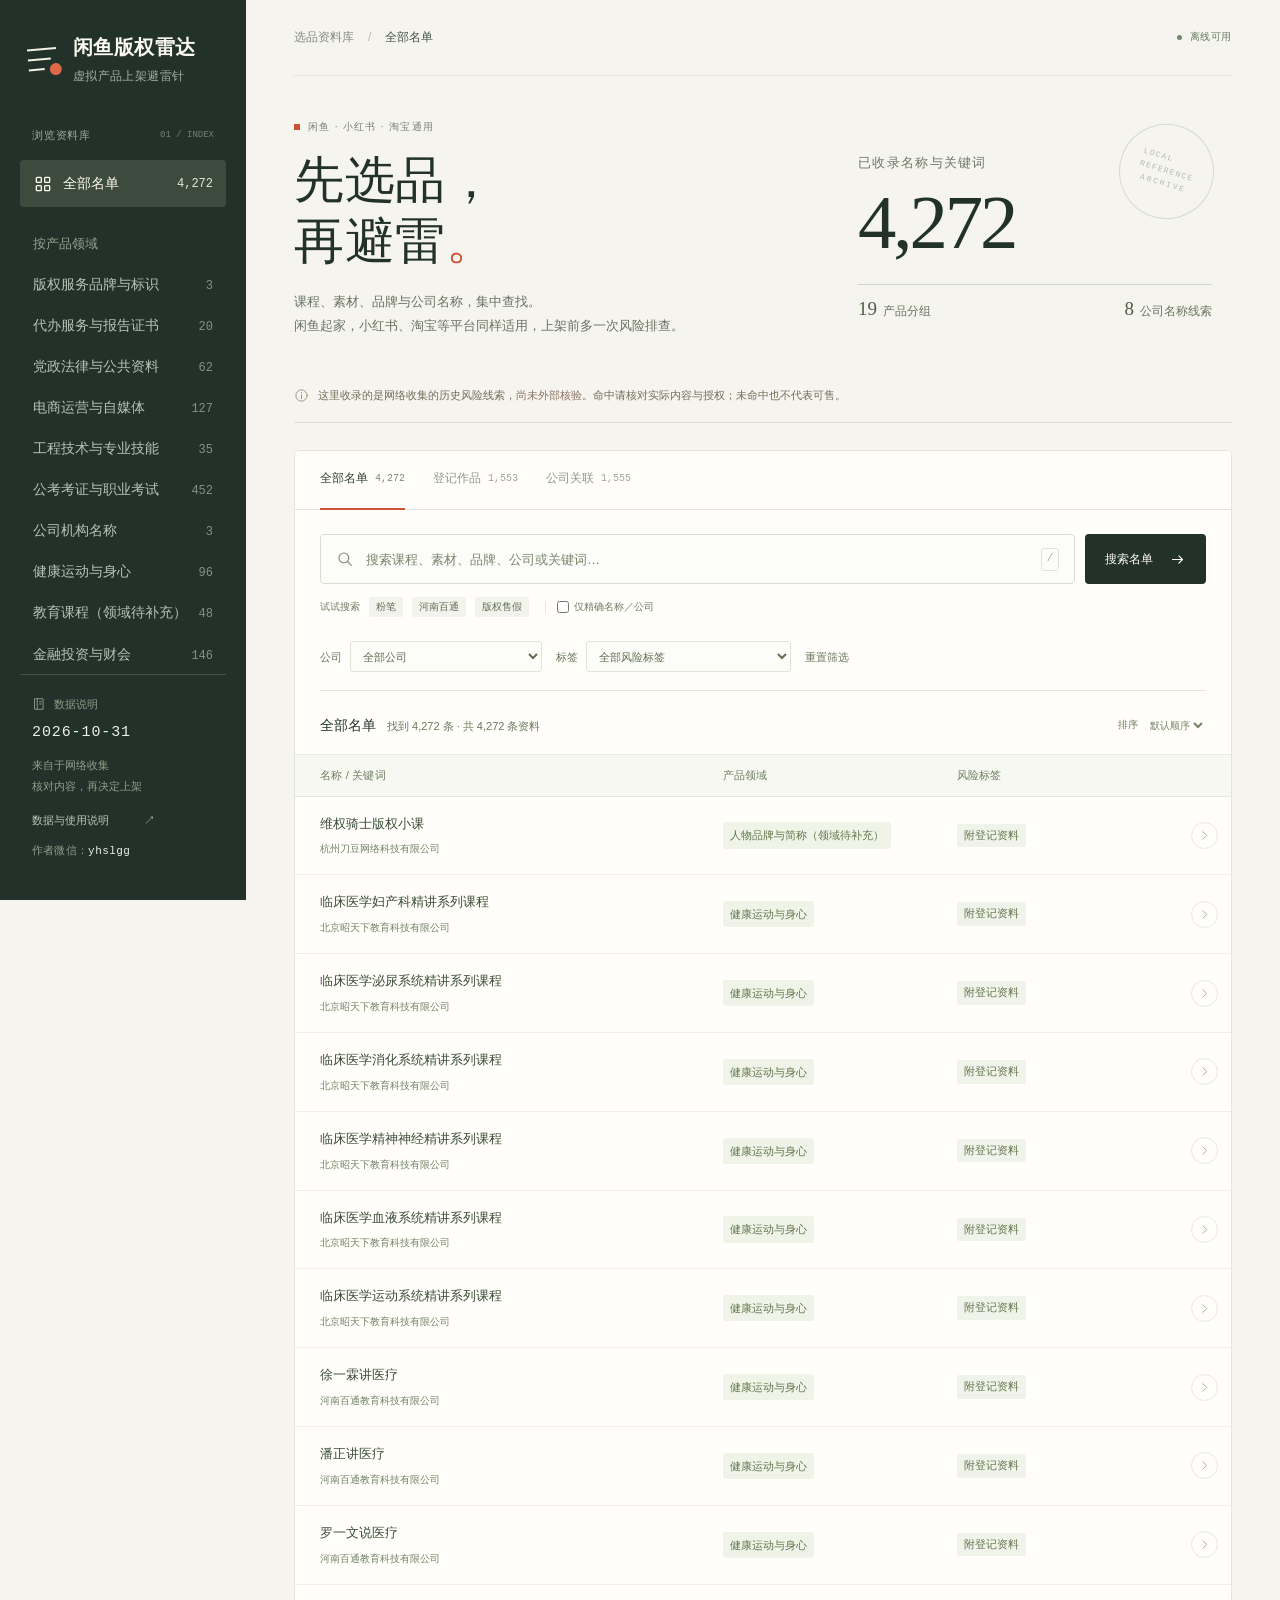
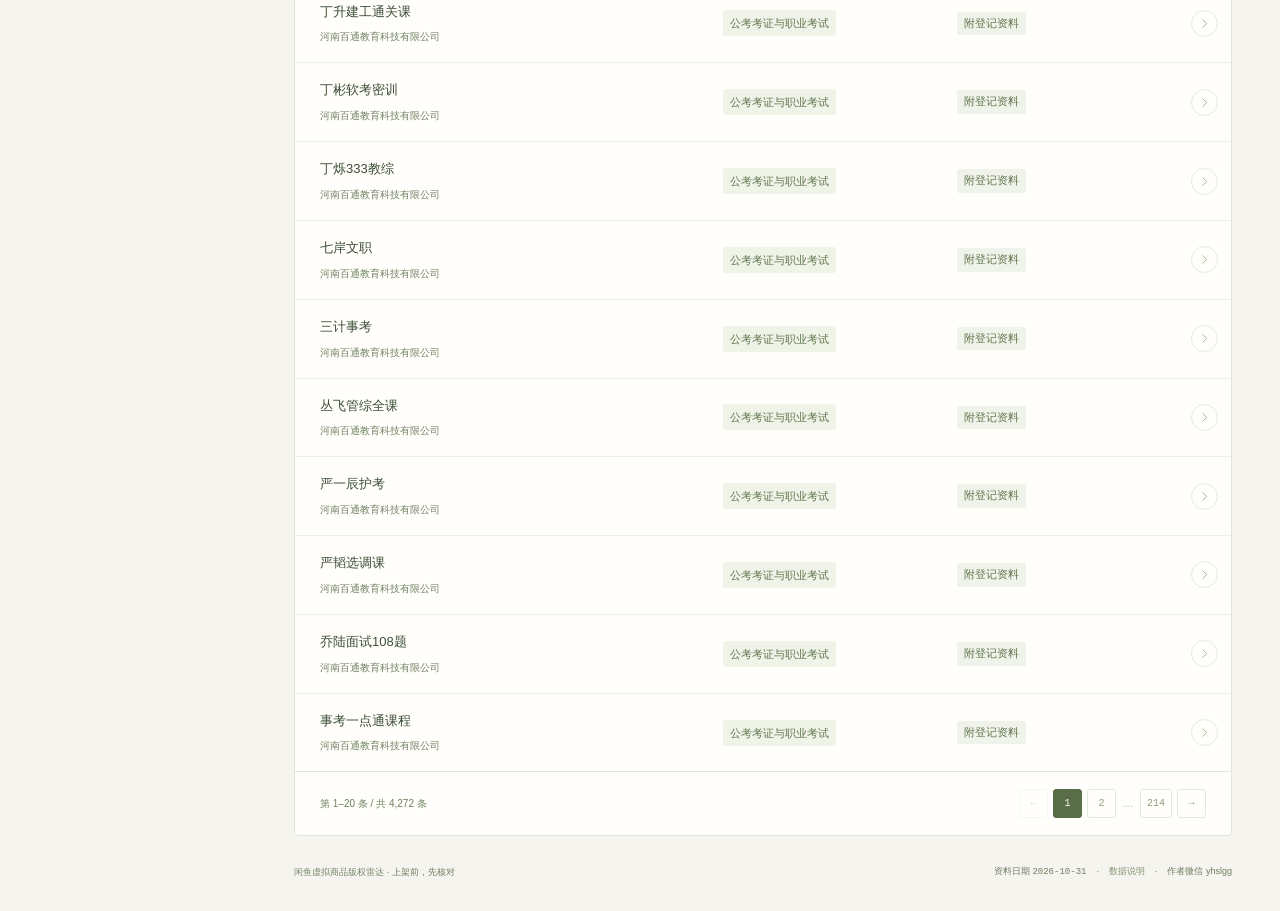
==== commit 814fed0e: "加入作者微信与安装欢迎语 - 网页左下角侧栏与页脚显示：作者微信 yhslgg - skill 新增 welcome 命令，安装后可运行验证；stats 同时打印欢迎语 - 欢迎语：老杨欢迎您使用本雷" ====
--- a/index.html
+++ b/index.html
@@ -26,6 +26,9 @@
 
 /* —— 交互增强（整行可点）—— */
 .record-row{cursor:pointer}.record-row:hover{background:#fbfcf5}
+
+/* —— 作者微信 —— */
+.author-wechat{font-size:12px;color:#b9c2b2;margin-top:13px;letter-spacing:.02em}.author-wechat b{font-family:var(--mono);color:#edf0e4;font-weight:500;letter-spacing:.04em}
 </style>
 </head>
 <body>
@@ -51,7 +54,7 @@
     <button class="all-category active" data-category="" aria-current="true"><span><svg class="icon"><use href="#i-grid"/></svg>全部名单</span><b id="all-count">—</b></button>
     <div class="category-heading"><span>按产品领域</span><button id="mobile-categories" class="icon-button" aria-label="展开产品分类" aria-expanded="false"><svg class="icon"><use href="#i-menu"/></svg></button></div>
     <nav id="category-list" class="category-list" aria-label="产品领域"></nav>
-    <div class="sidebar-foot"><span class="archive-label"><svg class="icon"><use href="#i-book"/></svg>数据说明</span><strong id="snapshot-date">—</strong><p>来自于网络收集<br>核对内容，再决定上架</p><button id="about-button" class="text-button">数据与使用说明 <span aria-hidden="true">↗</span></button></div>
+    <div class="sidebar-foot"><span class="archive-label"><svg class="icon"><use href="#i-book"/></svg>数据说明</span><strong id="snapshot-date">—</strong><p>来自于网络收集<br>核对内容，再决定上架</p><button id="about-button" class="text-button">数据与使用说明 <span aria-hidden="true">↗</span></button><p class="author-wechat">作者微信：<b>yhslgg</b></p></div>
   </aside>
 
   <main class="main">
@@ -81,7 +84,7 @@
       <div class="empty-state" id="empty-state" hidden><div class="empty-mark"><svg class="icon"><use href="#i-search"/></svg></div><h3>没有找到匹配条目</h3><p>可以缩短名称，或重置筛选再试一次。<br>未收录不代表安全，仍需核对实际商品与转售授权。</p><button class="primary-button" id="empty-reset">重置筛选</button></div>
       <div class="pagination"><span id="page-description">—</span><div class="page-controls"><button id="previous-page" aria-label="上一页">←</button><div id="page-buttons"></div><button id="next-page" aria-label="下一页">→</button></div></div>
     </section>
-    <footer class="footer"><span><b>闲鱼虚拟商品版权雷达</b> · 上架前，先核对</span><span>资料日期 <time id="footer-date">—</time><span class="footer-dot">·</span><button id="footer-about">数据说明</button></span></footer>
+    <footer class="footer"><span><b>闲鱼虚拟商品版权雷达</b> · 上架前，先核对</span><span>资料日期 <time id="footer-date">—</time><span class="footer-dot">·</span><button id="footer-about">数据说明</button><span class="footer-dot">·</span>作者微信 yhslgg</span></footer>
     <noscript><p class="noscript-note">请启用 JavaScript 以搜索名单。此页面不连接网络，全部资料保存在本文件中。</p></noscript>
   </main>
 
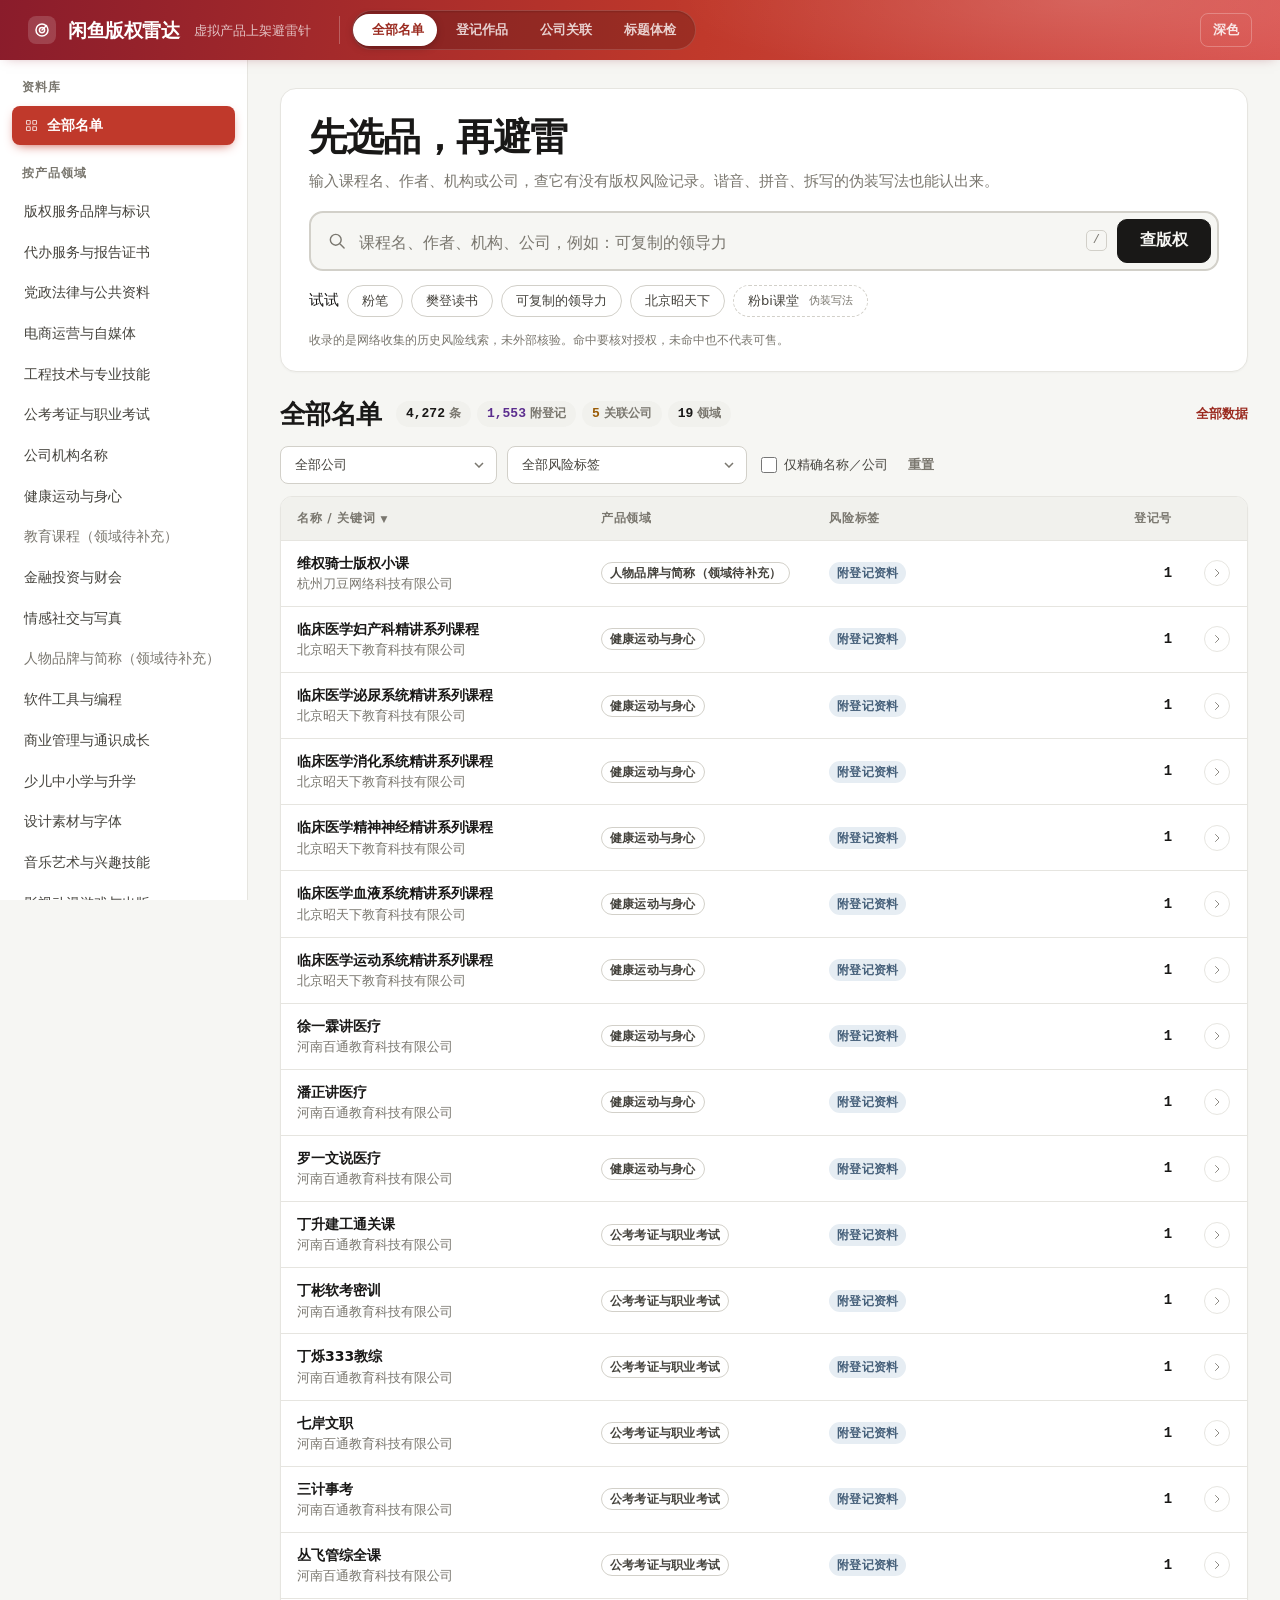
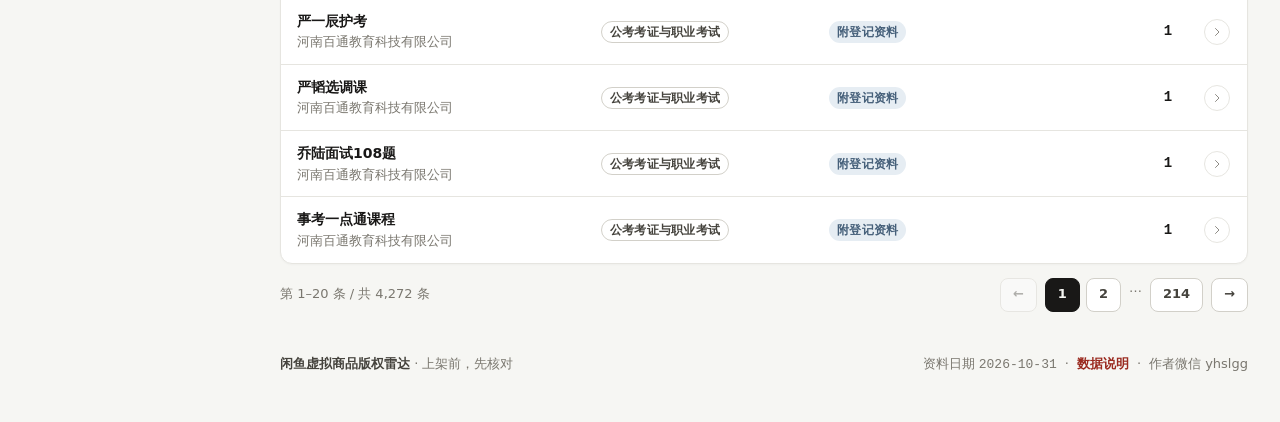
==== commit 68a67a33: "伪装名识别、标题体检、运营处置建议与红色新界面 - 查询支持谐音、拼音、首字母、拆字的疑似伪装命中 - 新增 lint 子命令与网页「标题体检」：版权名、暗语、违禁词扫描与改写建议 - 查询与批量接口" ====
--- a/index.html
+++ b/index.html
@@ -3,99 +3,633 @@
 <head>
   <meta charset="UTF-8">
   <meta name="viewport" content="width=device-width, initial-scale=1">
-  <meta name="color-scheme" content="light">
+  <meta name="color-scheme" content="light dark">
   <meta name="description" content="闲鱼虚拟商品版权雷达：选品上架前查询课程、素材、品牌与公司的历史风险名单。闲鱼起家，小红书、淘宝等虚拟商品平台同样适用。支持离线使用。">
   <meta http-equiv="Content-Security-Policy" content="default-src 'none'; script-src 'unsafe-inline'; style-src 'unsafe-inline'; img-src data:; font-src 'none'; connect-src 'none'; object-src 'none'; base-uri 'none'; form-action 'none'">
   <title>闲鱼虚拟商品版权雷达</title>
-  <link rel="icon" href="data:image/svg+xml,%3Csvg xmlns='http://www.w3.org/2000/svg' viewBox='0 0 64 64'%3E%3Crect width='64' height='64' rx='16' fill='%23212e28'/%3E%3Cpath d='M18 19h28M18 31h17M18 43h12' stroke='%23f9f7ef' stroke-width='5'/%3E%3Ccircle cx='44' cy='43' r='7' fill='%23dc5637'/%3E%3C/svg%3E">
-  <style>:root{--paper:#f5f4ef;--white:#fffefa;--ink:#22322a;--muted:#788079;--line:#e3e4da;--orange:#cf5135;--orange-pale:#fbede6;--green-pale:#e8ede6;--sidebar:246px;--serif:"Iowan Old Style","Songti SC","STSong","Noto Serif CJK SC",serif;--sans:"PingFang SC","Microsoft YaHei","Noto Sans CJK SC",sans-serif;--mono:"SFMono-Regular",Consolas,monospace}
-*{box-sizing:border-box}body{margin:0;background:var(--paper);color:var(--ink);font:14px/1.65 var(--sans);-webkit-font-smoothing:antialiased}button,input,select{font:inherit}button,select{cursor:pointer}button{color:inherit}button:disabled{cursor:default}button:focus-visible,a:focus-visible,select:focus-visible,input:focus-visible{outline:3px solid #cf513580;outline-offset:4px}button{touch-action:manipulation}button,a,input,select{-webkit-tap-highlight-color:transparent}button{border:0}a{color:inherit}svg{fill:none;stroke:currentColor;stroke-width:1.6;stroke-linecap:round;stroke-linejoin:round}.icon{width:20px;height:20px;flex-shrink:0}.svg-sprite{position:absolute;width:0;height:0;overflow:hidden}.sr-only{position:absolute;width:1px;height:1px;padding:0;margin:-1px;overflow:hidden;clip:rect(0,0,0,0);white-space:nowrap;border:0}[hidden]{display:none!important}.skip-link{position:fixed;top:-80px;left:20px;padding:12px;background:var(--ink);color:white;z-index:20}.skip-link:focus{top:10px}
-.sidebar{width:var(--sidebar);position:fixed;inset:0 auto 0 0;background:var(--ink);color:#cbd0c7;padding:34px 20px 24px;display:flex;flex-direction:column;z-index:5}.brand{text-decoration:none;display:flex;gap:12px;align-items:center;color:#fcfaf1;padding:0 8px 40px;font-size:20px;font-weight:600;letter-spacing:.02em;line-height:1.3}.brand small{display:block;font:12px/1.5 var(--mono);color:#a3afa3;letter-spacing:.03em;margin-top:8px}.brand-mark{width:33px;height:35px;display:block;position:relative;flex-shrink:0;transform:rotate(-5deg)}.brand-mark i{position:absolute;height:2px;left:0;background:#f5f1e4;top:5px;width:29px}.brand-mark i:nth-child(2){top:15px;width:23px}.brand-mark i:nth-child(3){top:25px;width:16px}.brand-mark b{position:absolute;width:12px;height:12px;border-radius:50%;right:0;bottom:2px;background:#df6849}.side-section{display:flex;justify-content:space-between;align-items:center;padding:0 12px 16px;font-size:11px;color:#9da99d}.section-label{letter-spacing:.07em}.issue{font:9px var(--mono);color:#728273}.all-category{width:100%;display:flex;align-items:center;justify-content:space-between;background:transparent;padding:12px 13px;border-radius:4px;color:#d8ddcf;font-size:14px}.all-category>span{display:flex;gap:10px;align-items:center}.all-category b,.category-item b{font:12px var(--mono);font-weight:400;color:#829383}.all-category.active{color:#fffaf0;background:#3c4b3e}.all-category.active b{color:#e1e6d9}.category-heading{display:flex;justify-content:space-between;align-items:center;padding:26px 13px 9px;color:#95a190;font-size:13px}.category-list{overflow-y:auto;min-height:100px;padding:0 0 8px;scrollbar-width:thin;scrollbar-color:#4b5c4b transparent}.category-item{display:flex;align-items:baseline;justify-content:space-between;width:100%;gap:8px;text-align:left;padding:9px 13px;background:transparent;border-radius:3px;color:#b8c2b5;font-size:14px;line-height:1.65;transition:background .15s,color .15s}.category-item:hover{background:#2d4032;color:#fffaf0}.category-item.active{background:#3c4b3e;color:#fffaf0}.category-item.active b{color:#f3e7d5}.category-item .pending{font-size:10px;display:block;color:#7d917d}.category-item.active .pending{color:#acbca6}.sidebar-foot{margin-top:auto;border-top:1px solid #465343;padding:20px 12px 0;flex-shrink:0}.archive-label{display:flex;align-items:center;gap:8px;font-size:11px;color:#8d9e89}.archive-label .icon{width:14px;height:14px}.sidebar-foot strong{display:block;font:15px/1.5 var(--mono);margin-top:9px;color:#edf0e4;letter-spacing:.06em}.sidebar-foot p{font-size:11px;color:#8e9e89;line-height:1.9;margin:11px 0 14px}.text-button{padding:0;background:none;font-size:11px;color:#bec8b4;display:flex;align-items:center;gap:35px}.text-button:hover{color:white}#mobile-categories{display:none}
-.main{margin-left:var(--sidebar);padding:0 48px;max-width:1770px}.topbar{height:76px;border-bottom:1px solid var(--line);display:flex;justify-content:space-between;align-items:center}.breadcrumb{color:#848c82;font-size:12px;display:flex;gap:14px;align-items:center}.breadcrumb strong{font-weight:400;color:#47564a}.breadcrumb span{color:#b4bab1}.local-status{font:10px/1.5 var(--mono);display:flex;gap:8px;align-items:center;color:#667c60;letter-spacing:.06em}.local-status>span{width:5px;height:5px;background:#72896d;border-radius:50%}.intro{display:flex;align-items:center;justify-content:space-between;gap:40px;padding:43px 0 34px;position:relative}.eyebrow{font:10px/1.5 var(--sans);letter-spacing:.13em;color:var(--muted)}.intro .eyebrow{display:flex;align-items:center;gap:8px}.eyebrow>span{height:6px;width:6px;background:var(--orange);display:block}h1{font:500 clamp(38px,3.9vw,60px)/1.22 var(--serif);letter-spacing:.015em;margin:17px 0 17px}.period{color:var(--orange)}.intro-copy p{color:#7b8177;font-size:13px;line-height:1.9;margin:0}.intro-stat{width:354px;position:relative;align-self:center;margin:16px 20px 0 0;flex-shrink:0}.stat-overline{font-size:13px;letter-spacing:.1em;color:#828b7d}.stat-number{font:500 clamp(52px,6vw,84px)/1.2 var(--serif);letter-spacing:-.04em;margin:4px 0 15px;position:relative;z-index:1}.stat-rule{height:1px;background:#cfd5c8}.stat-details{display:flex;justify-content:space-between;padding:13px 0 0;position:relative;z-index:1}.stat-details span{color:#92998a;font-size:12px;display:flex;align-items:baseline;gap:6px;white-space:nowrap}.stat-details b{color:#4c5d45;font:19px var(--serif)}.archive-stamp{position:absolute;right:-2px;top:-28px;width:95px;height:95px;border:1px solid #d6dbcd;color:#b4bdaa;border-radius:50%;font:8px/1.6 var(--mono);display:flex;flex-direction:column;justify-content:center;align-items:center;transform:rotate(17deg);letter-spacing:.17em}.archive-stamp b{font-weight:500;letter-spacing:.25em}.context-note{padding:13px 0 17px;border-bottom:1px solid #dcdfd2;display:flex;align-items:flex-start;gap:9px;color:#878674;font-size:11px;line-height:1.75}.context-note .icon{width:15px;height:15px;margin-top:2px;color:#9e977b}.context-note p{margin:0}.context-note strong{color:#8b7563;font-weight:500}
-.workspace{margin-top:27px;background:var(--white);border:1px solid var(--line);border-radius:5px;overflow:hidden}.workspace-tabs{display:flex;gap:28px;padding:0 25px;border-bottom:1px solid var(--line);min-height:59px;align-items:stretch}.tab{display:flex;align-items:center;gap:7px;background:none;border-bottom:2px solid transparent;margin-bottom:-1px;padding:0 0 2px;color:#92978b;font-size:12px;white-space:nowrap}.tab span{font:10px var(--mono);color:#a0a696}.tab.active{border-color:var(--orange);font-weight:500;color:#2f4232}.tab.active span{color:#7b8b70}.tab:hover{color:var(--ink)}.search-area{padding:24px 25px 0}.search-line{display:flex;gap:10px}.search-box{display:flex;align-items:center;gap:10px;border:1px solid #d9ddd1;background:#fcfcf8;border-radius:4px;padding:0 15px;flex:1;min-width:0;transition:box-shadow .15s,border-color .15s}.search-box:focus-within{box-shadow:0 0 0 3px #e3e7d9;border-color:#99aa87}.search-box>.icon{width:18px;height:18px;color:#87917b}.search-box input{border:0;background:transparent;outline:none;min-width:0;width:100%;height:48px;color:#344530;font-size:13px}.search-box input:focus-visible{outline:none}.search-box input::placeholder{color:#a4aa9a}.search-box kbd{font:11px var(--mono);border:1px solid #e0e4d8;border-radius:3px;width:19px;height:23px;text-align:center;padding-top:3px;color:#a8b09b}.primary-button{background:var(--ink);color:#fffdf4;border-radius:4px;padding:11px 20px;font-size:12px;display:inline-flex;align-items:center;justify-content:center;gap:16px;transition:background .15s}.primary-button:hover{background:#3b5140}.primary-button .icon{height:17px;width:17px}.search-examples{display:flex;align-items:center;gap:9px;min-height:45px;color:#a6ab9c;font-size:10px;flex-wrap:wrap;padding:8px 0}.search-examples>button{background:#f2f3ec;color:#7f8973;padding:2px 7px;border-radius:2px;font-size:10px}.search-examples>button:hover{background:#e6eadc;color:#40533c}.example-divider{width:1px;height:12px;background:var(--line);margin:0 2px 0 7px}.exact-label{display:flex;align-items:center;gap:5px;cursor:pointer;color:#8c9483}.exact-label input{appearance:auto;accent-color:var(--ink);width:12px;height:12px;margin:0}.filters{display:flex;align-items:center;gap:14px;flex-wrap:wrap;padding:12px 0 18px;border-bottom:1px solid #e6e8dc}.select-wrap{display:flex;align-items:center;gap:8px;font-size:11px}.select-wrap label{color:#98a08d}.select-wrap select{max-width:205px;font-size:11px;color:#5f6e53;border:1px solid #e0e4d6;border-radius:3px;background:#fcfcf8;padding:6px 19px 6px 8px;min-height:31px}.reset-button{background:none;color:#a1a78f;font-size:11px;padding:5px 0}.reset-button:hover{color:var(--orange)}.filter-spacer{flex:1}.export-button{display:flex;align-items:center;gap:6px;font-size:11px;color:#728263;background:none;padding:4px 0}.export-button .icon{width:14px;height:14px}.export-button:hover{color:var(--ink)}.export-button:disabled{opacity:.4}.results-heading{display:flex;justify-content:space-between;align-items:center;padding:22px 25px 17px;gap:10px}.results-heading>div{display:flex;gap:11px;align-items:baseline;min-width:0}h2{margin:0;font-size:14px;font-weight:500;line-height:1.5}.results-heading #result-count{font-size:11px;color:#9da58f;white-space:nowrap}.sort-label{display:flex;align-items:center;gap:8px;color:#a2aa95;font-size:10px;white-space:nowrap}.sort-label select{border:0;background:transparent;color:#748267;font-size:10px;min-height:24px;max-width:110px}.active-filters{display:flex;gap:6px;flex-wrap:wrap;padding:0 25px}.active-filters:empty{display:none}.active-filter{display:inline-flex;align-items:center;gap:8px;font-size:10px;border-radius:2px;padding:3px 8px;margin-bottom:12px;background:#eef1e5;color:#697c57}.active-filter .icon{width:11px;height:11px}.table-wrap{width:100%;overflow:auto}.records-table{border-collapse:collapse;width:100%;table-layout:fixed;text-align:left}.records-table th{font-size:11px;font-weight:400;letter-spacing:.02em;color:#a0a78f;background:#f7f8f1;border-top:1px solid #e9ecdf;border-bottom:1px solid #e5e8dc;padding:11px 16px}.records-table th:first-child{width:44%;padding-left:25px}.records-table th:nth-child(2){width:25%}.records-table th:nth-child(3){width:25%}.records-table th:last-child{width:6%;padding-right:25px}.records-table td{padding:16px;vertical-align:middle;border-bottom:1px solid #eeefe6;font-size:12px}.records-table td:first-child{padding-left:25px}.records-table td:last-child{padding-right:25px;text-align:right}.records-table tr:last-child td{border-bottom:0}.records-table tbody tr{transition:background .1s}.records-table tbody tr:hover{background:#fbfcf5}.record-open{background:none;text-align:left;padding:0;width:100%;font-size:13px;font-weight:500;color:#3b4c35;overflow-wrap:anywhere;line-height:1.65}.record-open:hover{color:var(--orange)}.record-subtitle{font-size:10px;line-height:1.8;color:#a1a78e;display:flex;gap:7px;align-items:baseline;margin-top:6px;overflow:hidden}.record-subtitle>span:first-child{flex-shrink:0}.record-subtitle>span:last-child{overflow:hidden;text-overflow:ellipsis;white-space:nowrap}.record-subtitle .company-dot{flex-shrink:0}.category-tag{color:#879576;background:#f0f3e8;border-radius:3px;font-size:11px;padding:4px 7px;display:inline-block;line-height:1.65}.risk-tag{display:inline-block;padding:3px 7px;border-radius:2px;color:#a67c64;background:#faf0e7;font-size:11px;line-height:1.6;margin:2px 4px 2px 0}.risk-tag.neutral{color:#88957b;background:#f0f3e9}.view-button{background:transparent;display:inline-flex;color:#99a589;border:1px solid #e6eadf;border-radius:50%;height:27px;width:27px;align-items:center;justify-content:center;padding:0}.view-button .icon{width:13px;height:13px}.view-button:hover{color:var(--orange);border-color:#e2bda7;background:#f9f0e9}mark{background:#f9e1c7;color:#684c27;border-radius:2px;padding:0 1px}.pagination{display:flex;justify-content:space-between;gap:10px;align-items:center;border-top:1px solid var(--line);padding:17px 25px;color:#a3ab94;font-size:10px}.page-controls{display:flex;align-items:center;gap:5px}.page-controls>button,.page-number{background:none;border:1px solid #e4e8d9;border-radius:3px;min-width:29px;height:29px;padding:0 6px;font:10px var(--mono);color:#8f9c7e}.page-controls>button:disabled{opacity:.35}.page-controls>button:not(:disabled):hover,.page-number:hover{border-color:#9aaa88;color:#3f5533}.page-number.current{color:#faffed;background:#586d48;border-color:#586d48}#page-buttons{display:flex;gap:5px}.page-dots{padding:0 2px;align-self:center;font-size:10px}.empty-state{text-align:center;padding:48px 20px 52px}.empty-mark{background:#edf0e4;width:52px;height:52px;border-radius:50%;display:flex;align-items:center;justify-content:center;margin:0 auto 16px;color:#97a583}.empty-state h3{font:500 20px var(--serif);margin:10px 0}.empty-state p{color:#99a188;font-size:12px;line-height:1.9}.empty-state .primary-button{margin:8px auto 0}.footer{display:flex;justify-content:space-between;align-items:center;color:#a2aa94;font-size:9px;padding:28px 0 32px;gap:10px}.footer b{font-weight:400;color:#76876a}.footer button{padding:0;background:none;color:#849575;font-size:9px}.footer-dot{margin:0 10px}.footer time{font-family:var(--mono)}.noscript-note{padding:20px;background:var(--orange-pale)}
-dialog{border:1px solid #d9ddcf;padding:0;box-shadow:0 28px 100px #15241026;color:var(--ink);background:var(--white);border-radius:6px;width:min(750px,calc(100vw - 36px));max-height:90dvh}dialog::backdrop{background:#1a2c266b;backdrop-filter:blur(3px)}.dialog-top{position:sticky;top:0;z-index:2;display:flex;justify-content:space-between;align-items:center;padding:18px 26px;border-bottom:1px solid var(--line);background:var(--white)}.dialog-top .eyebrow{font-size:10px;color:#95a084}.icon-button{display:inline-flex;align-items:center;justify-content:center;width:30px;height:30px;border-radius:4px;background:none;color:#829477}.icon-button:hover{background:#eef0e5}.dialog-body{padding:24px 28px 32px;overflow-wrap:anywhere}.dialog-body h2{font:700 32px/1.4 var(--serif);margin:0 0 18px}.detail-callout{color:#987860;font-size:12px;border-left:2px solid var(--orange);padding:10px 13px;background:#fbf4ec;margin:0 0 22px}.detail-dl,.about-list{display:grid;grid-template-columns:90px minmax(0,1fr);gap:16px 14px;font-size:13.5px;margin:22px 0}.detail-dl dt,.about-list dt{color:#9aab8c}.detail-dl dd,.about-list dd{margin:0;color:#6c7e60;line-height:1.9;white-space:pre-line}.detail-section-title{display:flex;align-items:center;gap:8px;font-size:15px;font-weight:700;margin:28px 0 14px}.detail-section-title small{font:10px var(--mono);color:#a6af98}.registration-list{font:13px/1.9 var(--mono);overflow-wrap:anywhere}.about-dialog .dialog-body>p{font-size:12px;color:#879879}.toast{position:fixed;bottom:25px;left:calc(50% + 100px);transform:translateX(-50%) translateY(12px);padding:10px 20px;border-radius:4px;background:#2b3e2e;color:#f1f5e9;font-size:12px;z-index:20;opacity:0;pointer-events:none;transition:opacity .2s,transform .2s}.toast.visible{opacity:1;transform:translateX(-50%) translateY(0)}
-@media(min-width:1600px){.main{padding:0 68px}.intro{padding:52px 0 42px}.intro-stat{margin-right:60px;width:390px}}
-@media(max-width:1250px){:root{--sidebar:222px}.sidebar{padding:29px 15px 20px}.brand{font-size:18px;gap:9px;padding-bottom:30px}.main{padding:0 30px}.intro-stat{width:285px;margin-right:0}.stat-details{gap:12px}.stat-details span{font-size:9px;display:block}.stat-details b{display:block;margin-bottom:3px}.archive-stamp{width:76px;height:76px;top:-17px}.workspace-tabs{gap:20px}.select-wrap select{max-width:160px}.filters{gap:11px}.filter-spacer{display:none}.export-button{margin-left:auto}.records-table th:first-child{width:44%}.records-table th:nth-child(2){width:25%}.records-table th:nth-child(3){width:25%}.records-table th:last-child{width:6%}.records-table td,.records-table th{padding-left:12px;padding-right:12px}.category-item{font-size:13px;padding-left:11px;padding-right:11px}}
-@media(max-height:830px) and (min-width:851px){.sidebar{padding-top:25px}.brand{padding-bottom:28px}.sidebar-foot{padding-top:13px}.sidebar-foot p{margin:6px 0 9px}.category-item{padding-top:7px;padding-bottom:7px}}
-@media(max-width:1000px) and (min-width:851px){.intro{gap:20px}.intro-stat{width:230px}.archive-stamp{right:0;top:-34px;width:65px;height:65px;font-size:6px}.stat-number{font-size:65px}.intro h1{font-size:44px}.workspace-tabs{gap:17px;padding:0 20px}.tab{font-size:11px}.search-area{padding:20px 20px 0}.search-box input{font-size:12px}.filters{gap:9px}.select-wrap select{max-width:130px}.records-table td:first-child,.records-table th:first-child{padding-left:20px}.results-heading{padding-left:20px;padding-right:20px}.records-table td:last-child,.records-table th:last-child{padding-right:15px}.records-table td{font-size:10px}.record-open{font-size:12px}}
-@media(max-width:850px){.sidebar{position:relative;inset:auto;width:100%;padding:20px 22px 16px;display:block}.brand{font-size:19px;padding:0;gap:12px;width:max-content}.brand small{font-size:11px;margin-top:5px}.brand-mark{height:32px;width:30px}.side-section,.all-category,.sidebar-foot{display:none}.category-heading{position:absolute;right:20px;top:20px;padding:0;gap:8px}.category-heading>span{display:none}#mobile-categories{display:flex;color:#f2f5e8;border:1px solid #4a6048;width:34px;height:34px}.category-list{display:none;margin-top:20px;border-top:1px solid #4b5d45;padding-top:13px;max-height:340px}.sidebar.categories-open .category-list{display:grid;grid-template-columns:1fr 1fr;gap:2px 12px}.category-item{font-size:13px}.main{margin-left:0;padding:0 24px}.topbar{height:56px}.intro{padding:30px 0 24px;gap:30px}.intro h1{font-size:43px}.intro-stat{width:270px;margin-top:8px}.stat-number{font-size:65px}.archive-stamp{height:70px;width:70px;top:-10px;font-size:6px}.intro-copy p{font-size:13px}.context-note{font-size:12px}.workspace{margin-top:22px}.workspace-tabs{gap:25px}.tab{font-size:13px}.toast{left:50%;max-width:90vw;white-space:nowrap}.sidebar .brand{color:var(--white)}}
-@media(max-width:580px){.sidebar{padding:18px 20px}.main{padding:0 17px}.topbar{height:48px}.breadcrumb{font-size:11px;gap:10px}.local-status{font-size:9px}.intro{padding:27px 0 23px;gap:15px;align-items:flex-start}.intro-copy{flex:1;min-width:0}.intro .eyebrow{font-size:8px;letter-spacing:.06em;gap:6px}.intro h1{font-size:36px;line-height:1.25;letter-spacing:-.025em;margin:16px 0 13px}.intro-copy p{font-size:12px;line-height:1.95}.desktop-br{display:none}.intro-stat{width:136px;margin-top:18px;align-self:auto}.stat-overline{font-size:11px;letter-spacing:0}.stat-number{font-size:48px;margin:9px 0 10px}.archive-stamp{display:none}.stat-details{display:grid;grid-template-columns:1fr 1fr;gap:10px 5px;padding-top:10px}.stat-details span{font-size:11px}.stat-details b{font-size:17px;margin:0 0 1px}.context-note{padding-bottom:14px;gap:7px}.context-note .icon{width:14px;height:14px}.workspace{margin-top:18px}.workspace-tabs{gap:0;padding:0 12px;min-height:51px;justify-content:space-between}.tab{font-size:12px;gap:4px}.tab span{font-size:10px}.search-area{padding:17px 14px 0}.search-line{gap:7px}.search-box{padding:0 10px;gap:7px}.search-box input{height:47px;font-size:13px}.search-box input::placeholder{font-size:12px}.search-box>.icon{width:15px;height:15px}.search-box kbd{display:none}.primary-button{font-size:11px;padding:10px 13px;gap:0;white-space:nowrap}.search-line .primary-button .icon{display:none}.search-examples{gap:7px;font-size:11px;min-height:47px;padding:9px 0}.search-examples>button{font-size:11px;padding:3px 7px}.example-divider{display:none}.exact-label{font-size:11px;gap:4px;margin-left:auto}.exact-label input{width:11px;height:11px}.filters{gap:10px 8px;padding:12px 0 15px;display:grid;grid-template-columns:1fr 1fr}.select-wrap{gap:5px;min-width:0;font-size:12px}.select-wrap label{flex-shrink:0}.select-wrap select{width:100%;max-width:none;min-width:0;font-size:12px;padding:7px 3px 7px 5px}.reset-button{grid-column:1;grid-row:2;justify-self:start;font-size:12px}.export-button{grid-column:2;grid-row:2;justify-self:end;margin:0;font-size:9px}.export-button .icon{display:none}.results-heading{padding:18px 15px 15px;gap:8px}.results-heading h2{font-size:15px;max-width:180px;overflow:hidden;text-overflow:ellipsis;white-space:nowrap}.results-heading>div{display:block}.results-heading #result-count{display:block;margin-top:4px;font-size:11px}.sort-label{font-size:11px;gap:3px}.sort-label select{font-size:11px;max-width:100px}.active-filters{padding:0 15px}.records-table thead{display:none}.records-table,.records-table tbody{display:block;width:100%}.records-table tr{position:relative;display:grid;grid-template-columns:1fr 1fr;border-top:1px solid #e8ecdd;padding:15px;gap:10px 8px}.records-table td{display:block;padding:0;border:0}.records-table td:first-child{grid-column:1/-1;padding:0 35px 0 0}.record-open{font-size:13px}.record-subtitle{margin-top:3px;font-size:11px}.records-table td:nth-child(2){grid-column:1;grid-row:2}.records-table td:nth-child(3){grid-column:2;grid-row:2;text-align:right}.category-tag,.risk-tag{font-size:11px;padding:3px 7px}.risk-tag{margin:0 0 2px 3px}.records-table td:last-child{position:absolute;top:17px;right:15px;padding:0}.view-button{width:25px;height:25px}.pagination{padding:14px 15px;flex-wrap:wrap;justify-content:center;gap:13px}.pagination>span{width:100%;text-align:center;font-size:9px}.footer{display:block;padding:23px 0;font-size:8px;line-height:2.3}.footer>span{display:block}.footer button{font-size:8px}.footer-dot{margin:0 7px}.dialog-top{padding:13px 19px}.dialog-body{padding:18px 20px 24px}.dialog-body h2{font-size:26px}.detail-dl,.about-list{grid-template-columns:76px minmax(0,1fr);gap:14px 10px;font-size:12.5px}.detail-callout{font-size:10px}.empty-state{padding:36px 18px}.empty-state h3{font-size:19px}.empty-state p{font-size:11px}}
-/* Keep small reference text readable on both screens and exported captures. */
-.intro-copy p{color:#697362}.stat-overline{color:#6d7865}.stat-details span{color:#68765e}.context-note{color:#736e59}.search-examples,.exact-label{color:#6e7a63}.search-examples>button{color:#626f55}.search-box input::placeholder{color:#77856b}.select-wrap label,.reset-button{color:#69785c}.results-heading #result-count,.sort-label{color:#68795b}.records-table th{color:#6c7d60}.record-subtitle{color:#738366}.category-tag{color:#60764d}.risk-tag.neutral{color:#61764e}.pagination>span{color:#6e805e}.footer{color:#6d7d5f}.detail-dl dt,.about-list dt{color:#70865f}.active-filter{overflow-wrap:anywhere;text-align:left;max-width:100%}
-@media(prefers-reduced-motion:no-preference){.intro-copy{animation:rise-in .55s ease-out both}.intro-stat{animation:rise-in .7s ease-out .07s both}.workspace{animation:rise-in .65s ease-out .12s both}@keyframes rise-in{from{opacity:0;transform:translateY(10px)}to{opacity:1;transform:translateY(0)}}}
-
-/* —— 交互增强（整行可点）—— */
-.record-row{cursor:pointer}.record-row:hover{background:#fbfcf5}
-
-/* —— 作者微信 —— */
-.author-wechat{font-size:12px;color:#b9c2b2;margin-top:13px;letter-spacing:.02em}.author-wechat b{font-family:var(--mono);color:#edf0e4;font-weight:500;letter-spacing:.04em}
+  <link rel="icon" href="data:image/svg+xml,%3Csvg xmlns='http://www.w3.org/2000/svg' viewBox='0 0 64 64'%3E%3Crect width='64' height='64' rx='16' fill='%23c0392b'/%3E%3Ccircle cx='32' cy='32' r='18' fill='none' stroke='%23fff' stroke-width='4'/%3E%3Ccircle cx='32' cy='32' r='8' fill='none' stroke='%23fff' stroke-width='4'/%3E%3Cpath d='M32 32 46 18' stroke='%23fff' stroke-width='4' stroke-linecap='round'/%3E%3C/svg%3E">
+  <style>:root{
+ --bg:#f6f6f3;--panel:#ffffff;--panel2:#f1f1ed;--line:#e6e5e0;--line2:#d2d0c9;
+ --ink:#191817;--ink2:#45433d;--mute:#7a776f;
+ --acc:#c0392b;--acc-ink:#9a2a1f;--acc-bg:#fbe9e7;--acc-line:#f1b9b1;--acc-soft:rgba(192,57,43,.14);
+ --amb-ink:#9a5b06;--amb-bg:#fdf0d5;--rose-ink:#b4234a;--rose-bg:#fde4ea;--risk-red:#8a1c2b;
+ --grn:#0f8a63;--grn-ink:#0a6b4c;--grn-bg:#e4f4ec;--grn-line:#b3e0cb;
+ --vio:#6d3fa8;--vio-ink:#5b2d8e;--vio-bg:#ede3f7;--slate-ink:#46607a;--slate-bg:#e6edf3;
+ --hover:#f3f3ef;--sel:#fdeeec;--shadow:0 14px 40px -16px rgba(25,24,23,.22);
+ --r:8px;--ease:cubic-bezier(.16,1,.3,1);--dur:.34s;--top:60px;
+ --fs-xs:12px;--fs-sm:13px;--fs-ui:14px;--fs-base:15px;--fs-md:16px;--fs-lg:19px;--fs-xl:26px;--fs-2xl:38px;
+ --sans:-apple-system,"PingFang SC","Hiragino Sans GB","Microsoft YaHei",system-ui,sans-serif;
+ --mono:"SF Mono",Menlo,Consolas,"Roboto Mono",monospace;
+ color-scheme:light;
+}
+@media (prefers-color-scheme:dark){:root:not([data-theme=light]){
+ --bg:#141413;--panel:#1c1c1a;--panel2:#232321;--line:#2c2c29;--line2:#3e3d39;
+ --ink:#f3f2ee;--ink2:#d0cec7;--mute:#8f8d84;
+ --acc:#ff6b5e;--acc-ink:#ff9a8f;--acc-bg:#3a1512;--acc-line:#6b2a24;--acc-soft:rgba(255,107,94,.16);
+ --amb-ink:#f3b94f;--amb-bg:#3a2a0c;--rose-ink:#ff8da1;--rose-bg:#3f1322;--risk-red:#ff5c7a;
+ --grn:#3ccf98;--grn-ink:#72e2b9;--grn-bg:#0e2f23;--grn-line:#17533d;
+ --vio:#9b6ee0;--vio-ink:#cdb4f5;--vio-bg:#2d1b45;--slate-ink:#aebfd1;--slate-bg:#1f2a35;
+ --hover:#232321;--sel:#3a1a17;--shadow:0 14px 40px -16px rgba(0,0,0,.7);color-scheme:dark}}
+:root[data-theme=dark]{
+ --bg:#141413;--panel:#1c1c1a;--panel2:#232321;--line:#2c2c29;--line2:#3e3d39;
+ --ink:#f3f2ee;--ink2:#d0cec7;--mute:#8f8d84;
+ --acc:#ff6b5e;--acc-ink:#ff9a8f;--acc-bg:#3a1512;--acc-line:#6b2a24;--acc-soft:rgba(255,107,94,.16);
+ --amb-ink:#f3b94f;--amb-bg:#3a2a0c;--rose-ink:#ff8da1;--rose-bg:#3f1322;--risk-red:#ff5c7a;
+ --grn:#3ccf98;--grn-ink:#72e2b9;--grn-bg:#0e2f23;--grn-line:#17533d;
+ --vio:#9b6ee0;--vio-ink:#cdb4f5;--vio-bg:#2d1b45;--slate-ink:#aebfd1;--slate-bg:#1f2a35;
+ --hover:#232321;--sel:#3a1a17;--shadow:0 14px 40px -16px rgba(0,0,0,.7);color-scheme:dark}
+
+*{box-sizing:border-box}html{height:100%}
+body{margin:0;min-height:100%;background:var(--bg);color:var(--ink);font:var(--fs-base)/1.55 var(--sans);-webkit-font-smoothing:antialiased}
+button,input,select{font:inherit;color:inherit}
+button{cursor:pointer;touch-action:manipulation;-webkit-tap-highlight-color:transparent}button:disabled{cursor:default}
+a{color:var(--acc-ink)}
+.mono{font-family:var(--mono);font-variant-numeric:tabular-nums}
+::selection{background:var(--acc-soft)}
+svg{fill:none;stroke:currentColor;stroke-width:1.7;stroke-linecap:round;stroke-linejoin:round}
+.icon{width:18px;height:18px;flex-shrink:0}
+.svg-sprite{position:absolute;width:0;height:0;overflow:hidden}
+.sr-only{position:absolute;width:1px;height:1px;padding:0;margin:-1px;overflow:hidden;clip:rect(0,0,0,0);white-space:nowrap;border:0}
+[hidden]{display:none!important}
+.skip-link{position:fixed;top:-80px;left:20px;padding:10px 14px;background:var(--ink);color:var(--bg);z-index:60;border-radius:var(--r)}.skip-link:focus{top:10px}
+button:focus-visible,a:focus-visible,select:focus-visible,input:focus-visible,[tabindex]:focus-visible{outline:3px solid var(--acc-soft);outline-offset:2px}
+.lab{font-size:var(--fs-xs);font-weight:700;letter-spacing:.08em;color:var(--mute)}
+
+/* ===== 顶栏 ===== */
+.top{height:var(--top);background:linear-gradient(100deg,#8a1c2b 0%,#c0392b 55%,#d9534f 100%);color:#fff;display:flex;align-items:stretch;gap:0;padding:0 28px;position:sticky;top:0;z-index:20;box-shadow:0 2px 12px -6px rgba(138,28,43,.5)}
+.top::before{content:"";position:absolute;inset:0;background:radial-gradient(600px 120px at 85% 0,rgba(255,255,255,.14),transparent 70%);pointer-events:none}
+:root[data-theme=dark] .top{background:linear-gradient(100deg,#5c1420 0%,#8e2a24 55%,#a83a33 100%)}
+@media (prefers-color-scheme:dark){:root:not([data-theme=light]) .top{background:linear-gradient(100deg,#5c1420 0%,#8e2a24 55%,#a83a33 100%)}}
+.brand{display:flex;align-items:center;gap:12px;white-space:nowrap;padding-right:28px;margin-right:8px;border-right:1px solid rgba(255,255,255,.25);align-self:center;line-height:1;position:relative;text-decoration:none;color:#fff}
+.brand .mark{width:28px;height:28px;border-radius:8px;background:rgba(255,255,255,.16);display:grid;place-items:center;flex-shrink:0}
+.brand .mark svg{width:18px;height:18px;stroke-width:2}
+.brand h1{font-size:var(--fs-lg);margin:0;font-weight:800;letter-spacing:-.02em}
+.brand .ver{color:rgba(255,255,255,.72);font-size:var(--fs-sm);font-weight:500;margin-left:2px}
+.tabs{display:inline-flex;align-self:center;position:relative;background:rgba(0,0,0,.18);border:1px solid rgba(255,255,255,.14);border-radius:999px;padding:3px;margin-left:4px;box-shadow:inset 0 1px 2px rgba(0,0,0,.15)}
+.tabs button{border:0;background:none;height:32px;padding:0 18px;margin:0;border-radius:999px;color:rgba(255,255,255,.78);font-weight:600;font-size:var(--fs-sm);position:relative;z-index:1;display:inline-flex;align-items:center;gap:7px;transition:color .25s,transform .15s;white-space:nowrap}
+.tabs button .c{font-family:var(--mono);font-size:11px;line-height:17px;padding:0 6px;border-radius:999px;background:rgba(255,255,255,.16);color:rgba(255,255,255,.85);transition:background .25s,color .25s}
+.tabs button:hover{color:#fff}
+.tabs button:active{transform:scale(.95)}
+.tabs button.on{color:#9a2a1f}
+.tabs button.on .c{background:#fbe9e7;color:#9a2a1f}
+.tabs .ind{position:absolute;top:3px;bottom:3px;left:0;width:0;background:#fff;border-radius:999px;box-shadow:0 2px 10px -2px rgba(0,0,0,.35);transition:transform .45s cubic-bezier(.22,1.3,.36,1),width .3s var(--ease)}
+.top .sp{flex:1}
+.search{position:relative;width:340px;max-width:36vw;align-self:center}
+.search input{width:100%;height:38px;padding:0 50px 0 36px;border:1px solid rgba(255,255,255,.18);border-radius:var(--r);background:rgba(255,255,255,.14);color:#fff;outline:0;font-size:var(--fs-sm);transition:border-color .2s,box-shadow .2s,background .2s;-webkit-appearance:none;appearance:none}
+.search input::placeholder{color:rgba(255,255,255,.68)}
+.search input:focus{border-color:rgba(255,255,255,.6);box-shadow:0 0 0 4px rgba(255,255,255,.12);background:rgba(255,255,255,.22)}
+.search input::-webkit-search-cancel-button{-webkit-appearance:none;appearance:none}
+.search .ic{position:absolute;left:12px;top:50%;transform:translateY(-50%);color:rgba(255,255,255,.8);pointer-events:none;width:16px;height:16px}
+.search .kbd{position:absolute;right:12px;top:50%;transform:translateY(-50%);font-size:var(--fs-xs);color:rgba(255,255,255,.75);border:1px solid rgba(255,255,255,.35);border-radius:5px;padding:0 6px;line-height:19px;background:transparent;font-family:var(--mono)}
+.tbtn{border:1px solid rgba(255,255,255,.25);background:none;border-radius:var(--r);height:34px;padding:0 12px;margin-left:8px;font-size:var(--fs-sm);font-weight:600;color:rgba(255,255,255,.85);align-self:center;transition:background .15s,color .15s,transform .1s;white-space:nowrap}
+.tbtn:hover{background:rgba(255,255,255,.14);color:#fff}.tbtn:active{transform:scale(.97)}
+
+/* ===== 布局 ===== */
+.wrap{display:grid;grid-template-columns:248px 1fr;min-height:calc(100vh - var(--top))}
+.side{background:var(--panel);border-right:1px solid var(--line);padding:18px 12px 24px;position:sticky;top:var(--top);height:calc(100vh - var(--top));overflow:auto;display:flex;flex-direction:column}
+.side h4{margin:18px 10px 8px;font-size:var(--fs-xs);font-weight:700;letter-spacing:.08em;color:var(--mute)}
+.side h4:first-child{margin-top:0}
+.it{display:flex;justify-content:space-between;align-items:center;gap:8px;padding:8px 12px;margin:1px 0;border-radius:var(--r);cursor:pointer;color:var(--ink2);font-size:var(--fs-ui);user-select:none;transition:background .15s,color .15s,transform .15s var(--ease);border:0;background:none;width:100%;text-align:left}
+.it:hover{background:var(--hover);color:var(--ink);transform:translateX(2px)}
+.it.on{background:var(--acc);color:#fff;font-weight:600;box-shadow:0 4px 12px -5px var(--acc)}
+.it.on:hover{transform:none}
+.it>span{display:flex;align-items:center;gap:8px;min-width:0}
+.it>span .icon{width:15px;height:15px;opacity:.75}
+.it i{font-style:normal;color:var(--mute);font-size:var(--fs-xs);font-family:var(--mono);font-variant-numeric:tabular-nums;background:var(--panel2);padding:1px 7px;border-radius:999px;min-width:28px;text-align:center;flex-shrink:0}
+.it.on i{color:#fff;background:rgba(255,255,255,.22)}
+.it.pending{color:var(--mute)}
+.side-foot{margin-top:auto;padding:16px 10px 0;border-top:1px solid var(--line);font-size:var(--fs-sm);color:var(--mute);line-height:1.6}
+.side-foot .d{font-family:var(--mono);color:var(--ink2);font-weight:600;font-size:var(--fs-sm)}
+.side-foot p{margin:6px 0}
+.side-foot .link{border:0;background:none;padding:0;color:var(--acc-ink);font-weight:600;font-size:var(--fs-sm)}
+.side-foot .link:hover{text-decoration:underline}
+.side-foot .wx b{font-family:var(--mono);color:var(--ink);font-weight:600}
+#mobile-categories{display:none}
+.cat-toggle{display:none}
+.main{min-width:0;display:grid;grid-template-columns:1fr 0;transition:grid-template-columns var(--dur) var(--ease)}
+.main.open{grid-template-columns:1fr 620px}
+.content{min-width:0;padding:28px 32px 48px}
+
+/* ===== 页头 ===== */
+.ph{margin-bottom:18px;display:flex;justify-content:space-between;align-items:flex-end;gap:16px;flex-wrap:wrap}
+.ph h2{margin:0;font-size:var(--fs-xl);font-weight:800;letter-spacing:-.025em;line-height:1.15}
+.ph p{margin:8px 0 0;color:var(--mute);font-size:var(--fs-base);line-height:1.6}
+.ph p em{font-style:normal;color:var(--ink2);font-weight:600}
+.ph .plat{display:inline-flex;align-items:center;gap:8px;font-size:var(--fs-xs);font-weight:700;letter-spacing:.06em;color:var(--acc-ink);background:var(--acc-bg);border:1px solid var(--acc-line);border-radius:999px;padding:5px 12px;white-space:nowrap}
+.ph .plat::before{content:"";width:6px;height:6px;border-radius:50%;background:var(--acc)}
+
+/* ===== 数据概览 ===== */
+.stats{display:grid;grid-template-columns:repeat(4,1fr);gap:12px;margin:0 0 16px}
+.stat{background:var(--panel);border:1px solid var(--line);border-radius:10px;padding:14px 16px 12px;min-width:0;transition:border-color .15s,transform .2s var(--ease),box-shadow .2s;text-align:left;cursor:default}
+.stat:hover{border-color:var(--line2);transform:translateY(-1px);box-shadow:0 6px 16px -12px rgba(0,0,0,.25)}
+.stat span{display:flex;align-items:center;gap:7px;color:var(--mute);font-size:var(--fs-xs);font-weight:600;letter-spacing:.04em}
+.stat span::before{content:"";width:6px;height:6px;border-radius:50%;background:var(--line2);flex:0 0 auto}
+.stat.acc span::before{background:var(--acc)}.stat.amb span::before{background:var(--amb-ink)}.stat.rose span::before{background:var(--rose-ink)}.stat.vio span::before{background:var(--vio)}
+.stat b{display:block;font-size:30px;font-weight:800;letter-spacing:-.03em;line-height:1.1;margin:8px 0 4px;font-variant-numeric:tabular-nums;color:var(--ink)}
+.stat.acc b{color:var(--acc-ink)}.stat.amb b{color:var(--amb-ink)}.stat.rose b{color:var(--rose-ink)}.stat.vio b{color:var(--vio-ink)}
+.stat small{display:block;color:var(--mute);font-size:var(--fs-sm);line-height:1.4}
+
+/* ===== 提示 ===== */
+.note{display:flex;gap:10px;align-items:flex-start;background:var(--amb-bg);color:var(--amb-ink);border-radius:10px;padding:10px 14px;margin:0 0 18px;font-size:var(--fs-sm);line-height:1.55}
+.note .icon{width:16px;height:16px;margin-top:2px}
+.note p{margin:0}.note strong{font-weight:700}
+
+/* ===== 工具条 ===== */
+.bar{display:flex;gap:10px;align-items:center;flex-wrap:wrap;margin-bottom:12px}
+.bar select{height:38px;padding:0 32px 0 14px;border:1px solid var(--line2);border-radius:var(--r);font-size:var(--fs-sm);font-weight:500;color:var(--ink2);background:var(--panel) url("data:image/svg+xml,%3Csvg xmlns='http://www.w3.org/2000/svg' width='10' height='6' viewBox='0 0 10 6'%3E%3Cpath d='M1 1l4 4 4-4' fill='none' stroke='%237a776f' stroke-width='1.5'/%3E%3C/svg%3E") no-repeat right 12px center;appearance:none;-webkit-appearance:none;transition:border-color .2s;max-width:240px}
+.bar select:focus{outline:0;border-color:var(--acc);box-shadow:0 0 0 4px var(--acc-soft)}
+.bar label{display:flex;align-items:center;gap:7px;color:var(--ink2);cursor:pointer;font-size:var(--fs-sm);font-weight:500;padding:0 4px}
+.bar input[type=checkbox]{accent-color:var(--acc);width:16px;height:16px;margin:0}
+.bar .n{color:var(--mute);margin-left:auto;font-size:var(--fs-sm);font-weight:600;font-variant-numeric:tabular-nums;white-space:nowrap}
+.seg{display:inline-flex;border:1px solid var(--line2);border-radius:var(--r);overflow:hidden;background:var(--panel)}
+.seg button{border:0;background:none;height:36px;padding:0 14px;border-right:1px solid var(--line2);color:var(--ink2);font-size:var(--fs-sm);font-weight:600;transition:background .15s,color .15s;white-space:nowrap}
+.seg button:last-child{border-right:0}
+.seg button:hover{background:var(--hover)}
+.seg button.on{background:var(--ink);color:var(--bg)}
+.chip{border:1px solid var(--line2);background:var(--panel);border-radius:999px;height:34px;padding:0 14px;font-size:var(--fs-sm);font-weight:500;color:var(--ink2);transition:all .15s;display:inline-flex;align-items:center;gap:6px;white-space:nowrap}
+.chip .c{font-family:var(--mono);font-size:var(--fs-xs);color:var(--mute)}
+.chip:hover{border-color:var(--acc-line);background:var(--acc-bg)}
+.chip:active{transform:scale(.96)}
+.chip.on{background:var(--acc);border-color:var(--acc);color:#fff;font-weight:600}.chip.on .c{color:rgba(255,255,255,.8)}
+.chip .icon{width:12px;height:12px}
+.chip.rm{background:var(--acc-bg);border-color:var(--acc-line);color:var(--acc-ink);font-weight:600;height:30px}
+.chip.rm:hover{background:var(--slate-bg);border-color:transparent;color:var(--slate-ink)}
+.bar .try{color:var(--mute);font-size:var(--fs-sm);font-weight:600}
+.bar .reset{border:0;background:none;color:var(--mute);font-size:var(--fs-sm);font-weight:600;padding:0 6px;height:34px}
+.bar .reset:hover{color:var(--acc-ink)}
+.active-filters{display:flex;gap:8px;flex-wrap:wrap;margin:-2px 0 12px}
+.active-filters:empty{display:none}
+
+/* ===== 表格 ===== */
+.tbl{background:var(--panel);border:1px solid var(--line);border-radius:12px;overflow:auto;box-shadow:0 1px 2px rgba(0,0,0,.03)}
+table{border-collapse:collapse;width:100%;min-width:760px}
+th{position:sticky;top:0;background:var(--panel2);text-align:left;font-weight:700;font-size:var(--fs-xs);letter-spacing:.06em;color:var(--mute);padding:12px 16px;border-bottom:1px solid var(--line);white-space:nowrap;user-select:none;z-index:1;transition:color .15s,background .15s}
+th.sortable{cursor:pointer}
+th.sortable:hover{color:var(--ink);background:var(--hover)}th.on{color:var(--acc-ink)}
+th .ar{display:inline-block;font-size:9px;margin-left:5px;transition:transform .2s var(--ease)}
+th .ar.up{transform:rotate(180deg)}
+th.num,td.num{text-align:right}
+td{padding:12px 16px;border-bottom:1px solid var(--line);white-space:nowrap;vertical-align:middle;color:var(--ink2);font-size:var(--fs-ui)}
+tr:last-child td{border-bottom:0}
+td.t{white-space:normal;min-width:300px;line-height:1.45}
+tr.r{cursor:pointer}
+tr.r td:first-child{box-shadow:inset 3px 0 0 transparent;transition:box-shadow .15s}
+tr.r:hover td{background:var(--hover)}
+tr.r.sel td{background:var(--sel)}
+tr.r.sel td:first-child{box-shadow:inset 3px 0 0 var(--acc)}
+.name{font-weight:650;color:var(--ink);font-size:var(--fs-ui)}
+.name mark,.b mark{background:var(--amb-bg);color:var(--amb-ink);border-radius:3px;padding:0 1px}
+.mt{color:var(--mute);font-size:var(--fs-sm);display:block;margin-top:2px;overflow:hidden;text-overflow:ellipsis;white-space:nowrap;max-width:460px}
+.mcat{display:none}
+.b{display:inline-block;font-size:var(--fs-xs);padding:0 8px;border-radius:999px;line-height:22px;margin:2px 4px 2px 0;font-weight:700;letter-spacing:.02em;vertical-align:middle;white-space:nowrap}
+.b.risk{background:var(--vio);color:#fff}
+.b.reg{background:var(--slate-bg);color:var(--slate-ink)}
+.b.dis{background:var(--amb-bg);color:var(--amb-ink);border:1px dashed var(--amb-ink);line-height:20px;margin-left:6px}
+.b.wait{background:var(--panel2);color:var(--mute);font-weight:600}
+.b.cat{border:1px solid var(--line2);color:var(--ink2);font-weight:600;line-height:20px;background:var(--panel)}
+.b.p{background:var(--panel2);color:var(--ink2);font-weight:600}
+td.c-reg .mono{font-weight:600;color:var(--ink)}
+td.c-reg .none-mark{color:var(--line2)}
+.go{display:inline-grid;place-items:center;width:26px;height:26px;border-radius:50%;color:var(--mute);border:1px solid var(--line);background:var(--panel)}
+.go .icon{width:12px;height:12px}
+tr.r:hover .go{color:var(--acc-ink);border-color:var(--acc-line);background:var(--acc-bg)}
+.pg{display:flex;gap:8px;align-items:center;justify-content:flex-end;padding:14px 0;color:var(--mute);font-size:var(--fs-sm);font-weight:500;flex-wrap:wrap}
+.pg .desc{margin-right:auto;font-variant-numeric:tabular-nums}
+.pg button{border:1px solid var(--line2);background:var(--panel);border-radius:var(--r);height:34px;min-width:34px;padding:0 12px;font-size:var(--fs-sm);font-weight:600;transition:background .15s;color:var(--ink2);font-variant-numeric:tabular-nums}
+.pg button:hover:not(:disabled){background:var(--hover)}.pg button:disabled{opacity:.4;cursor:default}
+.pg button.cur{background:var(--ink);color:var(--bg);border-color:var(--ink)}
+.pg .dots{padding:0 2px}
+#page-buttons{display:flex;gap:6px}
+.none{padding:64px 20px;text-align:center;color:var(--mute);white-space:normal;background:var(--panel);border:1px solid var(--line);border-radius:12px}
+.none b{display:block;color:var(--ink);font-weight:700;font-size:var(--fs-lg);margin-bottom:6px}
+.none p{margin:0 0 16px;line-height:1.6}
+.none .btn{display:inline-flex}
+.foot{display:flex;justify-content:space-between;align-items:center;color:var(--mute);font-size:var(--fs-sm);padding:28px 0 0;gap:10px;flex-wrap:wrap}
+.foot b{font-weight:700;color:var(--ink2)}
+.foot button{padding:0;background:none;border:0;color:var(--acc-ink);font-size:var(--fs-sm);font-weight:600}
+.foot .dot{margin:0 8px}
+.foot time{font-family:var(--mono)}
+.noscript-note{padding:16px;background:var(--amb-bg);color:var(--amb-ink);border-radius:10px}
+
+/* 行渐入 */
+@media (prefers-reduced-motion:no-preference){
+ tbody.anim tr{animation:rowIn .35s var(--ease) both;animation-delay:calc(var(--i)*14ms)}
+ @keyframes rowIn{from{opacity:0;transform:translateY(5px)}to{opacity:1;transform:none}}
+ .ph,.stats,.note{animation:fadeUp .5s var(--ease) both}.stats{animation-delay:.06s}.note{animation-delay:.1s}
+ @keyframes fadeUp{from{opacity:0;transform:translateY(8px)}to{opacity:1;transform:none}}
+}
+
+/* ===== 详情（右侧抽屉） ===== */
+.det{border-left:1px solid var(--line);background:var(--panel);position:sticky;top:var(--top);height:calc(100vh - var(--top));overflow:auto;display:none}
+.main.open .det{display:block}
+.det .in{opacity:0;transform:translateX(14px)}
+.det.show .in{opacity:1;transform:none;transition:opacity var(--dur) var(--ease),transform var(--dur) var(--ease)}
+.det .hd{padding:24px 24px 18px;border-bottom:1px solid var(--line);display:flex;align-items:flex-start;gap:12px;position:sticky;top:0;background:var(--panel);z-index:1}
+.det .hd>div{flex:1;min-width:0}
+.det .hd h2{font-size:26px;margin:0;line-height:1.3;letter-spacing:-.02em;font-weight:800;overflow-wrap:anywhere}
+.det .hd .path{color:var(--mute);font-size:var(--fs-sm);margin-top:6px;font-weight:500}
+.det .x{border:0;background:var(--panel2);color:var(--mute);width:32px;height:32px;border-radius:50%;line-height:1;display:grid;place-items:center;transition:background .15s,color .15s,transform .15s;flex-shrink:0}
+.det .x .icon{width:14px;height:14px}
+.det .x:hover{background:var(--hover);color:var(--ink);transform:rotate(90deg)}
+.det section{padding:20px 24px;border-bottom:1px solid var(--line)}
+.det section:last-child{border-bottom:0}
+.det h5{margin:0 0 12px;font-size:var(--fs-xs);letter-spacing:.08em;color:var(--mute);font-weight:700;display:flex;justify-content:space-between;align-items:baseline}
+.det h5 .sm{font-size:var(--fs-sm);color:var(--mute);font-weight:500;letter-spacing:0;font-family:var(--mono)}
+.kv{display:grid;grid-template-columns:84px 1fr;gap:9px 12px;font-size:var(--fs-ui)}
+.kv div:nth-child(odd){color:var(--mute);font-size:var(--fs-sm);padding-top:2px;font-weight:500}
+.kv div:nth-child(even){color:var(--ink);overflow-wrap:anywhere;line-height:1.5}
+.warn{color:var(--amb-ink);font-size:var(--fs-sm);background:var(--amb-bg);border-radius:var(--r);padding:12px 14px;line-height:1.55}
+.warn b{display:block;font-weight:700;margin-bottom:3px;font-size:var(--fs-ui)}
+.empty{color:var(--mute);font-size:var(--fs-sm);background:var(--panel2);border:1px dashed var(--line2);border-radius:var(--r);padding:14px 16px;line-height:1.5}
+.reglist{margin:0;padding:0;list-style:none;font-family:var(--mono);font-size:var(--fs-sm);line-height:1.9;color:var(--ink2);overflow-wrap:anywhere}
+.reglist li{padding:4px 0;border-bottom:1px solid var(--line)}.reglist li:last-child{border-bottom:0}
+.vars{display:flex;flex-wrap:wrap;gap:6px}
+.steps{margin:0;padding:0 0 0 18px;color:var(--ink2);font-size:var(--fs-ui);line-height:1.65}
+.steps li{margin:4px 0}
+.btn{border:1px solid var(--line2);background:var(--panel);border-radius:999px;height:36px;padding:0 16px;white-space:nowrap;flex-shrink:0;font-size:var(--fs-sm);color:var(--ink);font-weight:600;transition:background .15s,transform .1s,border-color .15s;display:inline-flex;align-items:center;gap:8px}
+.btn:hover{background:var(--hover)}.btn:active{transform:scale(.97)}
+.btn.ok{border-color:var(--acc);color:var(--acc-ink);background:var(--acc-bg)}
+.btn.dark{background:var(--ink);color:var(--bg);border-color:var(--ink)}
+.btn.dark:hover{opacity:.9}
+.rel{padding:9px 0;border:0;border-bottom:1px solid var(--line);cursor:pointer;display:flex;gap:12px;align-items:baseline;transition:padding-left .15s var(--ease);background:none;width:100%;text-align:left;font:inherit;color:inherit}
+.rel:hover{padding-left:6px}.rel:hover .tt{color:var(--acc-ink)}
+.rel:last-child{border-bottom:0}
+.rel .tt{flex:1;color:var(--ink);line-height:1.45;font-size:var(--fs-ui);transition:color .15s;min-width:0}
+.rel .rd{font-size:var(--fs-xs);color:var(--mute);white-space:nowrap;font-weight:600}
+
+/* ===== 处置卡 ===== */
+.card{border:1px solid var(--line);border-radius:12px;padding:14px 16px;background:var(--panel2);text-align:left}
+.card.red{border:2px solid var(--risk-red);background:color-mix(in srgb,var(--rose-bg) 45%,var(--panel))}
+.card.amber{border-color:rgba(154,91,6,.35);background:color-mix(in srgb,var(--amb-bg) 55%,var(--panel))}
+.card.green{border-color:var(--grn-line);background:color-mix(in srgb,var(--grn-bg) 55%,var(--panel))}
+.cd-head{display:flex;align-items:center;gap:10px;flex-wrap:wrap}
+.lv{display:inline-block;font-size:var(--fs-xs);font-weight:800;letter-spacing:.06em;padding:0 10px;line-height:24px;border-radius:999px;color:#fff;background:var(--grn)}
+.lv.red{background:var(--risk-red)}.lv.amber{background:var(--amb-ink)}.lv.green{background:var(--grn)}
+.cd-title{font-weight:700;color:var(--ink);font-size:var(--fs-ui);flex:1;min-width:0}
+.cd-score{display:inline-flex;align-items:center;gap:8px;font-family:var(--mono);font-size:var(--fs-sm);color:var(--mute);font-variant-numeric:tabular-nums}
+.cd-score i{display:inline-block;width:72px;height:6px;border-radius:3px;background:var(--line2);position:relative;overflow:hidden}
+.cd-score i::after{content:"";position:absolute;inset:0;width:var(--w);background:var(--ink2);border-radius:3px}
+.card.red .cd-score i::after{background:var(--risk-red)}.card.amber .cd-score i::after{background:var(--amb-ink)}.card.green .cd-score i::after{background:var(--grn)}
+.cd-score b{color:var(--ink);font-weight:700}
+.cd-line{margin:8px 0 0;color:var(--ink2);font-size:var(--fs-sm);line-height:1.55}
+.cd-sec{margin-top:12px}
+.cd-sec .lab{display:block;margin-bottom:6px}
+.cd-sec ul,.cd-sec ol{margin:0;padding-left:18px;color:var(--ink2);font-size:var(--fs-sm);line-height:1.6}
+.cd-sec li{margin:3px 0}
+.cd-sec .plat-list,.cd-sec .checks{list-style:none;padding:0}
+.cd-sec .plat-list li{display:grid;grid-template-columns:52px 1fr;gap:6px}
+.cd-sec .plat-list b{color:var(--ink);font-weight:700}
+.cd-sec .checks li{padding-left:18px;position:relative}
+.cd-sec .checks li::before{content:"";position:absolute;left:0;top:7px;width:10px;height:10px;border:1.5px solid var(--line2);border-radius:3px}
+.cd-note{margin:12px 0 0;color:var(--mute);font-size:var(--fs-xs);line-height:1.5;border-top:1px dashed var(--line2);padding-top:8px}
+.none .card{max-width:560px;margin:0 auto 18px}
+
+/* ===== 标题体检 ===== */
+.lint-pane{display:none}
+body.lint-mode .lint-pane{display:block}
+body.lint-mode .bar,body.lint-mode .active-filters,body.lint-mode #table-wrap,body.lint-mode #empty-state,body.lint-mode .pg{display:none!important}
+.lint-box{background:var(--panel);border:1px solid var(--line);border-radius:12px;padding:14px 16px;margin-bottom:14px}
+.lint-box .lab{display:block;margin-bottom:8px}
+.lint-box textarea{width:100%;resize:vertical;min-height:96px;border:1px solid var(--line2);border-radius:var(--r);padding:10px 12px;background:var(--panel2);color:var(--ink);font:var(--fs-ui)/1.6 var(--sans);outline:0}
+.lint-box textarea:focus{border-color:var(--acc);box-shadow:0 0 0 4px var(--acc-soft)}
+.lint-actions{display:flex;align-items:center;gap:10px;flex-wrap:wrap;margin-top:10px}
+.lint-actions .n{margin-left:auto;color:var(--mute);font-size:var(--fs-xs)}
+.lint-sum{margin-bottom:14px}
+.lint-sum .cd-line{white-space:pre-wrap;overflow-wrap:anywhere}
+.lint-table{min-width:0}
+.lint-table th:first-child{width:22%}.lint-table th:nth-child(2){width:33%}
+.lint-table td.adv{color:var(--ink2);font-size:var(--fs-sm)}
+.frag{display:inline-block;font-weight:700;padding:1px 8px;border-radius:6px;background:var(--amb-bg);color:var(--amb-ink)}
+.frag.red{background:var(--rose-bg);color:var(--risk-red)}
+.lint-card{margin-top:14px}.lint-card h5{margin:0 0 8px}
+#lint-result .none{margin-top:0}
+
+/* ===== 说明弹窗 ===== */
+dialog{border:1px solid var(--line);padding:0;box-shadow:var(--shadow);color:var(--ink);background:var(--panel);border-radius:14px;width:min(680px,calc(100vw - 32px));max-height:88dvh}
+dialog::backdrop{background:rgba(20,20,19,.45);backdrop-filter:blur(3px)}
+.dialog-top{position:sticky;top:0;z-index:2;display:flex;justify-content:space-between;align-items:center;padding:16px 22px;border-bottom:1px solid var(--line);background:var(--panel)}
+.dialog-body{padding:22px 24px 28px;overflow-wrap:anywhere}
+.dialog-body h2{font-size:22px;font-weight:800;letter-spacing:-.02em;margin:0 0 10px}
+.dialog-body>p{color:var(--mute);font-size:var(--fs-ui);margin:0 0 6px}
+.about-list{display:grid;grid-template-columns:92px minmax(0,1fr);gap:14px 14px;font-size:var(--fs-ui);margin:18px 0 0}
+.about-list dt{color:var(--mute);font-size:var(--fs-sm);font-weight:600;padding-top:2px}
+.about-list dd{margin:0;color:var(--ink2);line-height:1.7}
+.toast{position:fixed;left:50%;bottom:32px;transform:translate(-50%,10px);background:var(--ink);color:var(--bg);padding:10px 18px;border-radius:999px;font-size:var(--fs-sm);font-weight:600;opacity:0;pointer-events:none;transition:opacity .2s,transform .2s var(--ease);z-index:50;box-shadow:var(--shadow)}
+.toast.visible{opacity:1;transform:translate(-50%,0)}
+
+@media (max-width:1180px){.main.open{grid-template-columns:1fr 480px}.stats{grid-template-columns:repeat(2,1fr)}.search{width:260px}}
+
+/* ===== 平板 / 手机 ===== */
+@media (max-width:900px){
+ :root{--top:112px}
+ .top{height:auto;flex-wrap:wrap;align-items:center;gap:8px 12px;padding:10px 14px 0}
+ .brand{flex:1 1 calc(100% - 90px);min-width:0;border-right:0;padding-right:0;margin-right:0}.brand h1{font-size:var(--fs-md);white-space:nowrap;overflow:hidden;text-overflow:ellipsis}.brand .ver{display:none}
+ .top .sp{display:none}
+ .tbtn{order:1;height:32px;padding:0 10px;margin:0}
+ .tabs{order:2;margin:0 0 6px;flex:0 0 auto;max-width:100%;overflow-x:auto;scrollbar-width:none}.tabs::-webkit-scrollbar{display:none}.tabs button{height:30px;padding:0 10px;gap:5px}.tabs button .c{font-size:10px;padding:0 5px}
+ .search{order:3;flex:1;width:auto;max-width:none;min-width:140px;align-self:center;margin-bottom:6px}.search input{height:34px;padding-right:12px}.search .kbd{display:none}
+ .wrap{grid-template-columns:1fr;min-height:0}
+ /* 金刚区：两行横向滑动的领域网格 */
+ .side{position:sticky;top:var(--top);height:auto;z-index:15;border-right:0;border-bottom:1px solid var(--line);display:grid;grid-auto-flow:column;grid-template-rows:repeat(2,auto);grid-auto-columns:max-content;gap:6px 6px;padding:8px 14px 10px;overflow-x:auto;overflow-y:hidden;scroll-snap-type:x proximity;scroll-padding-left:14px;-webkit-overflow-scrolling:touch;scrollbar-width:none;mask-image:linear-gradient(90deg,#000 calc(100% - 28px),transparent);-webkit-mask-image:linear-gradient(90deg,#000 calc(100% - 28px),transparent)}
+ .side::-webkit-scrollbar{display:none}
+ .side h4,.side-foot,.cat-toggle{display:none}
+ #category-list{display:contents}
+ .side .it{flex:0 0 auto;width:auto;border:1px solid var(--line2);border-radius:999px;padding:6px 12px;margin:0;font-size:var(--fs-sm);gap:6px;background:var(--panel);scroll-snap-align:start;white-space:nowrap}
+ .side .it>span .icon{width:14px;height:14px}
+ .side .it.on{border-color:var(--acc);background:var(--acc);color:#fff}
+ .side .it:hover{transform:none;background:var(--panel);color:var(--ink2)}.side .it.on:hover{background:var(--acc);color:#fff}
+ .side>.it[data-category=""]{display:none}
+ .it i{padding:0 6px;min-width:0}
+ .main,.main.open{grid-template-columns:1fr}
+ .det{position:fixed;inset:0;height:100vh;height:100dvh;z-index:40;border-left:0;top:0}
+ .det .hd{padding:16px 16px 14px}.det .hd h2{font-size:var(--fs-lg)}
+ .det section{padding:16px}
+ .content{padding:18px 14px 40px}
+ .ph{margin-bottom:14px}.ph h2{font-size:22px}.ph p{font-size:var(--fs-sm)}
+ .stats{grid-template-columns:1fr 1fr;gap:8px;margin-bottom:12px}
+ .stat{padding:12px 12px 10px}.stat b{font-size:24px;margin:6px 0 2px}.stat small{font-size:var(--fs-xs)}
+ .note{font-size:var(--fs-xs);padding:9px 12px;margin-bottom:14px}
+ .bar{gap:8px}.bar .n{width:100%;margin-left:0;text-align:right}
+ .bar select{height:36px;flex:1;min-width:120px;max-width:none}
+ .tbl{border-radius:10px}table{min-width:0}
+ th,td{padding:11px 12px}
+ td.t{min-width:0}
+ .mt{max-width:none;white-space:normal}
+ .pg{justify-content:center}.pg .desc{width:100%;text-align:center;margin:0}
+ .foot{display:block;line-height:2}
+}
+/* 手机：只留关键列 */
+@media (max-width:640px){
+ .c-cat,.c-reg,.c-go{display:none}
+ .mcat{display:block;color:var(--mute);font-size:var(--fs-xs);margin-top:3px;white-space:normal;font-weight:400}
+ td:first-child{white-space:normal;min-width:140px}
+ th,td{padding:10px 10px}
+ td.t{line-height:1.4}
+ .b{margin-right:3px;margin-bottom:3px;line-height:20px;font-size:11px}
+ .stat b{font-size:22px}
+ .dialog-top{padding:12px 16px}.dialog-body{padding:18px 16px 22px}.about-list{grid-template-columns:76px minmax(0,1fr);gap:12px 10px;font-size:var(--fs-sm)}
+}
+@media (prefers-reduced-motion:reduce){*{transition:none!important;animation:none!important}}
+
+/* ===== 详情抽屉：结论优先 ===== */
+.det .hd .meta{display:flex;flex-wrap:wrap;gap:6px;margin-top:10px;align-items:center}
+.det .hd .meta .chip{height:26px;font-size:var(--fs-xs)}
+.det .main-sec{padding:20px 24px 8px;border-bottom:0}
+.det .more{padding:4px 24px 28px}
+.verdict{border-radius:14px;padding:18px 20px;color:#fff;background:var(--ink);box-shadow:var(--shadow)}
+.verdict.red{background:linear-gradient(135deg,#7a1424,#b02a3a)}
+.verdict.amber{background:linear-gradient(135deg,#7a4a06,#b8760f)}
+.verdict.green{background:linear-gradient(135deg,#0b5a3f,#15935f)}
+.verdict .v-row{display:flex;align-items:center;justify-content:space-between;gap:12px}
+.verdict .v-lv{display:inline-block;font-size:var(--fs-md);font-weight:800;letter-spacing:.12em;padding:0 14px;line-height:32px;border-radius:999px;background:rgba(255,255,255,.18);border:1px solid rgba(255,255,255,.35)}
+.verdict .v-score{font-family:var(--mono);font-variant-numeric:tabular-nums;line-height:1}
+.verdict .v-score b{font-size:40px;font-weight:800;letter-spacing:-.03em}
+.verdict .v-score small{font-size:var(--fs-sm);opacity:.7;margin-left:3px}
+.verdict .v-title{font-size:22px;font-weight:800;line-height:1.3;margin-top:12px;letter-spacing:-.01em}
+.verdict .v-line{margin-top:8px;font-size:var(--fs-base);line-height:1.6;opacity:.92}
+.todo{margin:16px 0 6px}
+.todo .lab{display:block;margin-bottom:8px}
+.todo-item{display:flex;gap:12px;align-items:flex-start;padding:12px 14px;margin:6px 0;background:var(--panel2);border:1px solid var(--line);border-radius:12px;font-size:var(--fs-base);line-height:1.55;color:var(--ink);font-weight:500}
+.todo-item .n{flex:0 0 26px;width:26px;height:26px;border-radius:50%;background:var(--acc);color:#fff;display:grid;place-items:center;font-family:var(--mono);font-weight:800;font-size:var(--fs-sm)}
+.folds{margin-top:14px;border-top:1px solid var(--line)}
+.fold{border-bottom:1px solid var(--line)}
+.fold summary{list-style:none;cursor:pointer;display:flex;align-items:center;gap:8px;padding:12px 2px;font-size:var(--fs-ui);font-weight:700;color:var(--ink);user-select:none}
+.fold summary::-webkit-details-marker{display:none}
+.fold summary i{font-style:normal;font-family:var(--mono);font-size:var(--fs-xs);color:var(--mute);background:var(--panel2);padding:1px 7px;border-radius:999px}
+.fold summary .icon{margin-left:auto;width:14px;height:14px;color:var(--mute);transition:transform .2s var(--ease)}
+.fold[open] summary .icon{transform:rotate(90deg)}
+.fold summary:hover{color:var(--acc-ink)}
+.fold-body{padding:0 2px 14px;color:var(--ink2);font-size:var(--fs-sm);line-height:1.6}
+.fold-body ul,.fold-body ol{margin:0;padding-left:18px}
+.fold-body li{margin:4px 0}
+.fold-body .plat-list,.fold-body .checks{list-style:none;padding:0}
+.fold-body .plat-list li{display:grid;grid-template-columns:52px 1fr;gap:6px}
+.fold-body .plat-list b{color:var(--ink);font-weight:700}
+.fold-body .checks li{padding-left:18px;position:relative}
+.fold-body .checks li::before{content:"";position:absolute;left:0;top:7px;width:10px;height:10px;border:1.5px solid var(--line2);border-radius:3px}
+.card{padding:0;border:0;background:none}
+.card.red,.card.amber,.card.green{border:0;background:none}
+.none .card{max-width:620px}
+@media (max-width:900px){.det .main-sec{padding:14px 16px 6px}.det .more{padding:4px 16px 24px}.verdict{padding:16px}.verdict .v-title{font-size:19px}.verdict .v-score b{font-size:34px}.todo-item{font-size:var(--fs-ui)}}
+
+/* ===== 详情抽屉：查询结果为主，建议为次 ===== */
+.det .blk{margin:16px 20px 0;border-radius:14px;padding:18px 20px;border:1px solid var(--line)}
+.det .blk.primary{background:var(--panel);border:2px solid var(--acc);box-shadow:0 10px 30px -18px var(--acc)}
+.det .blk.secondary{background:var(--panel2);border-color:var(--line);margin-bottom:24px}
+.blk-h{display:flex;align-items:center;justify-content:space-between;gap:10px;margin-bottom:14px}
+.blk-t{font-size:var(--fs-lg);font-weight:800;letter-spacing:-.01em;color:var(--ink)}
+.blk.secondary .blk-t{font-size:var(--fs-md);color:var(--ink2)}
+.hit{font-size:var(--fs-sm);font-weight:800;letter-spacing:.06em;color:#fff;background:var(--acc);padding:0 12px;line-height:28px;border-radius:999px;white-space:nowrap}
+.facts{display:grid;grid-template-columns:1fr 1fr;gap:12px}
+.fact{background:var(--panel2);border-radius:10px;padding:12px 14px;min-width:0}
+.fact.wide{grid-column:1/-1}
+.fact .lab{display:block;margin-bottom:6px}
+.fact .lab i{font-style:normal;font-family:var(--mono);color:var(--ink2);margin-left:4px}
+.fact .fv{font-size:var(--fs-md);font-weight:600;color:var(--ink);line-height:1.5;overflow-wrap:anywhere;display:flex;flex-wrap:wrap;gap:6px;align-items:center}
+.fact .fv .chip{height:30px;font-size:var(--fs-sm)}
+.fact .reglist{font-size:var(--fs-ui);color:var(--ink)}
+.b.big{font-size:var(--fs-ui);line-height:30px;padding:0 14px}
+.note-line{margin:14px 0 0;color:var(--mute);font-size:var(--fs-sm);line-height:1.5}
+.blk.primary .fold{border:0;margin-top:6px}
+.blk.primary .fold summary{padding:10px 0 4px;font-size:var(--fs-sm);color:var(--mute)}
+.lv-mini{font-family:var(--mono);font-size:var(--fs-xs);font-weight:800;letter-spacing:.04em;color:#fff;padding:0 10px;line-height:24px;border-radius:999px;background:var(--grn)}
+.lv-mini.red{background:var(--risk-red)}.lv-mini.amber{background:var(--amb-ink)}.lv-mini.green{background:var(--grn)}
+.adv-title{font-size:var(--fs-base);font-weight:700;color:var(--ink);line-height:1.4}
+.adv-why{margin:6px 0 0;color:var(--mute);font-size:var(--fs-sm);line-height:1.55}
+.adv-actions{margin:10px 0 0;padding-left:20px;color:var(--ink2);font-size:var(--fs-sm);line-height:1.6}
+.adv-actions li{margin:4px 0}
+.adv-grid{display:grid;grid-template-columns:1fr;gap:10px;margin-top:12px}
+.adv-grid .lab{display:block;margin-bottom:5px}
+.blk.secondary .fold{border:0;border-top:1px solid var(--line);margin-top:12px}
+.blk.secondary .fold summary{font-size:var(--fs-sm);color:var(--ink2);padding:10px 0 6px}
+.blk.secondary .cd-note{border-top:0;padding-top:4px;margin-top:8px}
+@media (max-width:900px){.det .blk{margin:12px 14px 0;padding:14px}.facts{grid-template-columns:1fr 1fr;gap:8px}.det .blk.secondary{margin-bottom:20px}}
+
+/* ===== 运营建议：结构化样式 ===== */
+.lv-mini{display:inline-flex;align-items:center;gap:8px}
+.lv-mini i{display:inline-block;width:48px;height:5px;border-radius:3px;background:rgba(255,255,255,.3);position:relative;overflow:hidden}
+.lv-mini i::after{content:"";position:absolute;inset:0;width:var(--w);background:#fff;border-radius:3px}
+.lv-mini b{font-weight:800}
+.adv-verdict{border-left:4px solid var(--grn);padding:4px 0 4px 12px;margin-bottom:14px}
+.blk.secondary.red .adv-verdict{border-color:var(--risk-red)}.blk.secondary.amber .adv-verdict{border-color:var(--amb-ink)}
+.adv-title{font-size:var(--fs-md)}
+.adv-steps{display:flex;flex-direction:column;gap:6px}
+.step{display:flex;gap:10px;align-items:flex-start;background:var(--panel);border:1px solid var(--line);border-radius:10px;padding:9px 12px;font-size:var(--fs-sm);line-height:1.55;color:var(--ink)}
+.step .n{flex:0 0 22px;width:22px;height:22px;border-radius:50%;background:var(--ink);color:var(--bg);display:grid;place-items:center;font-family:var(--mono);font-weight:800;font-size:11px;margin-top:1px}
+.blk.secondary.red .step .n{background:var(--risk-red);color:#fff}.blk.secondary.amber .step .n{background:var(--amb-ink);color:#fff}.blk.secondary.green .step .n{background:var(--grn);color:#fff}
+.adv-panels{display:grid;grid-template-columns:1fr 1fr;gap:8px;margin-top:12px}
+.panel{background:var(--panel);border:1px solid var(--line);border-radius:10px;padding:10px 12px;min-width:0}
+.panel.alt{border-color:var(--grn-line);background:color-mix(in srgb,var(--grn-bg) 50%,var(--panel))}
+.panel .p-h{display:flex;align-items:center;gap:6px;font-size:var(--fs-xs);font-weight:800;letter-spacing:.06em;color:var(--mute);margin-bottom:6px}
+.panel.alt .p-h{color:var(--grn-ink)}
+.panel .p-h .icon{width:13px;height:13px}
+.panel ul{margin:0;padding-left:16px;font-size:var(--fs-sm);line-height:1.5;color:var(--ink2)}
+.panel li{margin:2px 0}
+.adv-plat{display:flex;flex-direction:column;gap:6px;margin-top:12px}
+.pl{display:flex;gap:10px;align-items:flex-start;font-size:var(--fs-sm);line-height:1.5;color:var(--ink2)}
+.pl-tag{flex:0 0 52px;text-align:center;font-size:11px;font-weight:800;line-height:22px;border-radius:6px;color:#fff;letter-spacing:.04em}
+.pl-xy{background:#f0b400;color:#2a2000}.pl-xhs{background:#e5323c}.pl-tb{background:#ff6a00}
+.adv-checks{display:grid;grid-template-columns:1fr 1fr;gap:6px;margin-top:12px}
+.ck{display:flex;align-items:center;gap:8px;background:var(--panel);border:1px dashed var(--line2);border-radius:8px;padding:7px 10px;font-size:var(--fs-xs);color:var(--ink2);min-width:0}
+.ck .box{flex:0 0 16px;width:16px;height:16px;border:1.5px solid var(--line2);border-radius:4px;display:grid;place-items:center;font-size:11px;font-weight:800;color:#fff}
+.ck.done{border-style:solid;border-color:var(--grn-line);background:color-mix(in srgb,var(--grn-bg) 50%,var(--panel))}
+.ck.done .box{background:var(--grn);border-color:var(--grn)}
+.ck .k{flex:1;min-width:0;overflow:hidden;text-overflow:ellipsis;white-space:nowrap;font-weight:600;color:var(--ink)}
+.ck .v{color:var(--mute);font-family:var(--mono);flex-shrink:0}
+.ck.done .v{color:var(--grn-ink)}
+@media (max-width:640px){.adv-panels,.adv-checks{grid-template-columns:1fr}}
+
+/* ===== 搜索为核心的页头 ===== */
+.hero{background:var(--panel);border:1px solid var(--line);border-radius:16px;padding:28px 28px 22px;margin-bottom:22px;box-shadow:0 1px 2px rgba(0,0,0,.03)}
+.hero-t{margin:0;font-size:var(--fs-2xl);font-weight:800;letter-spacing:-.03em;line-height:1.1}
+.hero-p{margin:10px 0 18px;color:var(--mute);font-size:var(--fs-base);line-height:1.6}
+.hs{display:flex;align-items:center;gap:10px;background:var(--bg);border:2px solid var(--line2);border-radius:14px;padding:6px 6px 6px 16px;transition:border-color .2s,box-shadow .2s}
+.hs:focus-within{border-color:var(--acc);box-shadow:0 0 0 5px var(--acc-soft)}
+.hs .icon{width:20px;height:20px;color:var(--mute);flex-shrink:0}
+.hs input{flex:1;min-width:0;height:44px;border:0;background:none;outline:0;font-size:var(--fs-lg);color:var(--ink);-webkit-appearance:none;appearance:none}
+.hs input::placeholder{color:var(--mute);font-size:var(--fs-md)}
+.hs input::-webkit-search-cancel-button{-webkit-appearance:none;appearance:none}
+.hs kbd{font-family:var(--mono);font-size:var(--fs-xs);color:var(--mute);border:1px solid var(--line2);border-radius:5px;padding:0 6px;line-height:19px}
+.hs .btn{height:44px;padding:0 22px;border-radius:10px;font-size:var(--fs-md)}
+.hs-ex{display:flex;flex-wrap:wrap;gap:8px;align-items:center;margin-top:14px}
+.hs-ex .chip{height:32px}
+.hs-ex .chip.dis-ex{border-style:dashed}
+.hs-ex .chip small{font-size:11px;color:var(--mute);margin-left:4px}
+.hero-note{margin:14px 0 0;color:var(--mute);font-size:var(--fs-xs);line-height:1.5}
+.sec-head{display:flex;align-items:center;gap:14px;margin:6px 0 12px;flex-wrap:wrap}
+.sec-head h2{margin:0;font-size:var(--fs-xl);font-weight:800;letter-spacing:-.02em}
+.mini{display:flex;gap:6px;flex-wrap:wrap}
+.ms{display:inline-flex;align-items:baseline;gap:4px;font-size:var(--fs-xs);color:var(--mute);background:var(--panel2);border-radius:999px;padding:3px 10px;font-weight:600}
+.ms b{font-family:var(--mono);font-size:var(--fs-sm);color:var(--ink);font-weight:800}
+.ms.vio b{color:var(--vio-ink)}.ms.amb b{color:var(--amb-ink)}
+.link-all{margin-left:auto;border:0;background:none;color:var(--acc-ink);font-size:var(--fs-sm);font-weight:600;padding:0}
+.link-all:hover{text-decoration:underline}
+.bar{margin-top:4px}
+.bar .n{font-size:var(--fs-xs)}
+.it{padding:9px 12px}
+.tabs button{padding:0 16px}
+body.lint-mode .hero,body.lint-mode .mini,body.lint-mode .link-all{display:none}
+.top .sp{flex:1}
+@media (max-width:900px){
+ :root{--top:100px}
+ .hero{padding:18px 16px 14px;border-radius:12px;margin-bottom:14px}
+ .hero-t{font-size:26px}
+ .hero-p{font-size:var(--fs-sm);margin:8px 0 12px}
+ .hs{flex-wrap:wrap;padding:6px;gap:6px}
+ .hs .icon{display:none}
+ .hs input{height:42px;font-size:var(--fs-md);padding-left:8px;flex:1 1 100%}
+ .hs kbd{display:none}
+ .hs .btn{flex:1 1 100%;height:42px;justify-content:center}
+ .hs-ex .chip{height:30px;font-size:var(--fs-xs)}
+ .sec-head h2{font-size:var(--fs-lg)}
+}
+
+/* 数量已在栏目标题旁展示，工具条里的计数只留给读屏 */
+.bar .n{position:absolute;width:1px;height:1px;overflow:hidden;clip:rect(0,0,0,0);white-space:nowrap}
+
+.none .hint{display:flex;flex-wrap:wrap;gap:10px;align-items:center;justify-content:center;margin:12px auto 16px;max-width:620px;background:var(--amb-bg);color:var(--amb-ink);border-radius:10px;padding:12px 16px;font-size:var(--fs-sm)}
+.none .hint b{font-weight:800}
+.none .hint .btn{height:34px}
 </style>
 </head>
 <body>
   <svg class="svg-sprite" aria-hidden="true"><defs>
     <symbol id="i-search" viewBox="0 0 24 24"><circle cx="10.5" cy="10.5" r="6.5"/><path d="m16 16 4.5 4.5"/></symbol>
-    <symbol id="i-arrow" viewBox="0 0 24 24"><path d="M5 12h14m-5-5 5 5-5 5"/></symbol>
-    <symbol id="i-download" viewBox="0 0 24 24"><path d="M12 3v12m-4-4 4 4 4-4M5 16v4h14v-4"/></symbol>
     <symbol id="i-close" viewBox="0 0 24 24"><path d="m6 6 12 12M18 6 6 18"/></symbol>
-    <symbol id="i-menu" viewBox="0 0 24 24"><path d="M4 6h16M4 12h16M4 18h16"/></symbol>
     <symbol id="i-grid" viewBox="0 0 24 24"><rect x="4" y="4" width="6" height="6" rx="1"/><rect x="14" y="4" width="6" height="6" rx="1"/><rect x="4" y="14" width="6" height="6" rx="1"/><rect x="14" y="14" width="6" height="6" rx="1"/></symbol>
-    <symbol id="i-book" viewBox="0 0 24 24"><path d="M5 3h14v18H5zM9 3v18M13 8h3m-3 4h3"/></symbol>
     <symbol id="i-info" viewBox="0 0 24 24"><circle cx="12" cy="12" r="9"/><path d="M12 11v6m0-10v1"/></symbol>
     <symbol id="i-chevron" viewBox="0 0 24 24"><path d="m9 5 7 7-7 7"/></symbol>
+    <symbol id="i-radar" viewBox="0 0 24 24"><circle cx="12" cy="12" r="8"/><circle cx="12" cy="12" r="3.5"/><path d="M12 12l6-6"/></symbol>
   </defs></svg>
 
   <a class="skip-link" href="#search">跳到名单搜索</a>
-  <aside class="sidebar" aria-label="分类导航">
-    <a class="brand" href="#" aria-label="闲鱼虚拟商品版权雷达首页">
-      <span class="brand-mark" aria-hidden="true"><i></i><i></i><i></i><b></b></span>
-      <span>闲鱼版权雷达<small>虚拟产品上架避雷针</small></span>
-    </a>
-    <div class="side-section"><span class="section-label">浏览资料库</span><span class="issue">01 / INDEX</span></div>
-    <button class="all-category active" data-category="" aria-current="true"><span><svg class="icon"><use href="#i-grid"/></svg>全部名单</span><b id="all-count">—</b></button>
-    <div class="category-heading"><span>按产品领域</span><button id="mobile-categories" class="icon-button" aria-label="展开产品分类" aria-expanded="false"><svg class="icon"><use href="#i-menu"/></svg></button></div>
-    <nav id="category-list" class="category-list" aria-label="产品领域"></nav>
-    <div class="sidebar-foot"><span class="archive-label"><svg class="icon"><use href="#i-book"/></svg>数据说明</span><strong id="snapshot-date">—</strong><p>来自于网络收集<br>核对内容，再决定上架</p><button id="about-button" class="text-button">数据与使用说明 <span aria-hidden="true">↗</span></button><p class="author-wechat">作者微信：<b>yhslgg</b></p></div>
-  </aside>
-
-  <main class="main">
-    <header class="topbar"><div class="breadcrumb">选品资料库<span>/</span><strong id="breadcrumb-current">全部名单</strong></div><div class="local-status"><span></span>离线可用</div></header>
-    <section class="intro" aria-labelledby="page-title">
-      <div class="intro-copy"><div class="eyebrow"><span></span> 闲鱼 · 小红书 · 淘宝通用</div><h1 id="page-title">先选品，<br>再避雷<span class="period">。</span></h1><p>课程、素材、品牌与公司名称，集中查找。<br class="desktop-br">闲鱼起家，小红书、淘宝等平台同样适用，上架前多一次风险排查。</p></div>
-      <div class="intro-stat"><div class="stat-overline">已收录名称与关键词</div><div class="stat-number" id="total-stat">—</div><div class="stat-rule"></div><div class="stat-details"><span><b id="category-stat">—</b>产品分组</span><span><b id="company-stat">—</b>公司名称线索</span></div><span class="archive-stamp">LOCAL<br>REFERENCE<br><b>ARCHIVE</b></span></div>
-    </section>
-
-    <div class="context-note"><svg class="icon"><use href="#i-info"/></svg><p>这里收录的是网络收集的历史风险线索，<strong>尚未外部核验</strong>。命中请核对实际内容与授权；未命中也不代表可售。</p></div>
-
-    <section class="workspace" aria-label="查询与筛选">
-      <div class="workspace-tabs" role="tablist" aria-label="材料类型">
-        <button role="tab" id="tab-all" data-tab="all" aria-selected="true" class="tab active">全部名单 <span></span></button>
-        <button role="tab" id="tab-registered" data-tab="registered" aria-selected="false" class="tab">登记作品 <span></span></button>
-        <button role="tab" id="tab-company" data-tab="company" aria-selected="false" class="tab">公司关联 <span></span></button>
+
+  <header class="top">
+    <a class="brand" href="#" aria-label="闲鱼虚拟商品版权雷达首页"><span class="mark" aria-hidden="true"><svg><use href="#i-radar"/></svg></span><h1>闲鱼版权雷达</h1><span class="ver">虚拟产品上架避雷针</span></a>
+    <div class="tabs" id="tabs" role="tablist" aria-label="材料类型"><span class="ind" aria-hidden="true"></span>
+      <button role="tab" id="tab-all" data-tab="all" aria-selected="true" class="on">全部名单</button>
+      <button role="tab" id="tab-registered" data-tab="registered" aria-selected="false">登记作品</button>
+      <button role="tab" id="tab-company" data-tab="company" aria-selected="false">公司关联</button>
+      <button role="tab" id="tab-lint" data-tab="lint" aria-selected="false">标题体检</button>
+    </div>
+    <span class="sp"></span>
+    <button class="tbtn" id="theme" title="切换深色 / 浅色">深色</button>
+  </header>
+
+  <div class="wrap">
+    <aside class="side" id="side" aria-label="分类导航">
+      <h4>资料库</h4>
+      <button class="it on" data-category="" aria-current="true"><span><svg class="icon"><use href="#i-grid"/></svg>全部名单</span></button>
+      <h4 class="sec">按产品领域</h4>
+      <nav id="category-list" aria-label="产品领域"></nav>
+      <div class="side-foot">
+        <span class="lab">资料日期</span>
+        <p><span class="d" id="snapshot-date">—</span></p>
+        <p>来自于网络收集，核对内容再决定上架。</p>
+        <p><button id="about-button" class="link">数据与使用说明 ↗</button></p>
+        <p class="wx">作者微信 <b>yhslgg</b></p>
       </div>
-      <div class="search-area">
-        <div class="search-line"><div class="search-box"><svg class="icon"><use href="#i-search"/></svg><label class="sr-only" for="search">搜索名称、公司或关键词</label><input id="search" type="search" placeholder="搜索课程、素材、品牌、公司或关键词…" autocomplete="off" spellcheck="false"><kbd aria-hidden="true">/</kbd></div><button id="search-button" class="primary-button">搜索名单<svg class="icon"><use href="#i-arrow"/></svg></button></div>
-        <div class="search-examples"><span>试试搜索</span><button data-example="粉笔">粉笔</button><button data-example="河南百通">河南百通</button><button data-example="版权售假">版权售假</button><span class="example-divider"></span><label class="exact-label"><input type="checkbox" id="exact-match">仅精确名称／公司</label></div>
-        <div class="filters"><div class="select-wrap"><label for="company-filter">公司</label><select id="company-filter"><option value="">全部公司</option></select></div><div class="select-wrap"><label for="label-filter">标签</label><select id="label-filter"><option value="">全部风险标签</option></select></div><button id="reset-button" class="reset-button">重置筛选</button><div class="filter-spacer"></div></div>
-      </div>
-
-      <div class="results-heading"><div><h2 id="results-title">全部名单</h2><span id="result-count" role="status" aria-live="polite">正在读取资料…</span></div><label class="sort-label" for="sort-order">排序<select id="sort-order"><option value="default">默认顺序</option><option value="name">名称排序</option></select></label></div>
-      <div id="active-filters" class="active-filters" aria-label="当前筛选条件"></div>
-      <div class="table-wrap"><table class="records-table"><thead><tr><th scope="col">名称 / 关键词</th><th scope="col">产品领域</th><th scope="col">风险标签</th><th scope="col"><span class="sr-only">查看详情</span></th></tr></thead><tbody id="results-body"></tbody></table></div>
-      <div class="empty-state" id="empty-state" hidden><div class="empty-mark"><svg class="icon"><use href="#i-search"/></svg></div><h3>没有找到匹配条目</h3><p>可以缩短名称，或重置筛选再试一次。<br>未收录不代表安全，仍需核对实际商品与转售授权。</p><button class="primary-button" id="empty-reset">重置筛选</button></div>
-      <div class="pagination"><span id="page-description">—</span><div class="page-controls"><button id="previous-page" aria-label="上一页">←</button><div id="page-buttons"></div><button id="next-page" aria-label="下一页">→</button></div></div>
-    </section>
-    <footer class="footer"><span><b>闲鱼虚拟商品版权雷达</b> · 上架前，先核对</span><span>资料日期 <time id="footer-date">—</time><span class="footer-dot">·</span><button id="footer-about">数据说明</button><span class="footer-dot">·</span>作者微信 yhslgg</span></footer>
-    <noscript><p class="noscript-note">请启用 JavaScript 以搜索名单。此页面不连接网络，全部资料保存在本文件中。</p></noscript>
-  </main>
-
-  <dialog id="detail-dialog" class="detail-dialog" aria-labelledby="detail-name"><div class="dialog-top"><span id="detail-meta" class="eyebrow"></span><button class="icon-button close-dialog" aria-label="关闭详情"><svg class="icon"><use href="#i-close"/></svg></button></div><div class="dialog-body"><h2 id="detail-name"></h2><div id="detail-content"></div></div></dialog>
-  <dialog id="about-dialog" class="about-dialog" aria-labelledby="about-title"><div class="dialog-top"><span class="eyebrow">ABOUT THIS INDEX</span><button class="icon-button close-dialog" aria-label="关闭数据说明"><svg class="icon"><use href="#i-close"/></svg></button></div><div class="dialog-body"><h2 id="about-title">数据与使用说明</h2><p>数据来自于网络收集，供虚拟电商选品排查参考。</p><dl class="about-list"><dt>词库日期</dt><dd id="about-date"></dd><dt>核验状态</dt><dd>未进行外部核验。风险标签不是当前平台规则，作品登记资料也不等于已核实的权利状态。</dd><dt>匹配方式</dt><dd>搜索涵盖名称、变体、公司、领域、标签与登记号。多个空格分隔的词需同时出现。“仅精确名称／公司”只比较完整名称与公司名，不做同音或简称推断。</dd><dt>分类口径</dt><dd>产品领域依据名称信息初分。信息不足的人名和简称标记为“领域待补充”。</dd><dt>数据边界</dt><dd>名单命中只提供核对线索。公司或个人被收录，不表示其存在违法行为。转售前应核对实际内容和授权。</dd><dt>本地使用</dt><dd>页面无需联网，不上传搜索词，不使用统计脚本。全部查询在本地完成。</dd><dt>许可说明</dt><dd>程序与界面采用 MIT 许可。真实名单的再分发许可需独立核对，不自动适用程序许可。</dd></dl></div></dialog>
+    </aside>
+
+    <div class="main" id="main">
+      <main class="content">
+        <section class="hero" aria-label="版权查询">
+          <h2 class="hero-t">先选品，再避雷</h2>
+          <p class="hero-p">输入课程名、作者、机构或公司，查它有没有版权风险记录。谐音、拼音、拆写的伪装写法也能认出来。</p>
+          <div class="hs"><svg class="icon" aria-hidden="true"><use href="#i-search"/></svg><label class="sr-only" for="search">查询名称</label><input id="search" type="search" placeholder="课程名、作者、机构、公司，例如：可复制的领导力" autocomplete="off" spellcheck="false"><kbd aria-hidden="true">/</kbd><button class="btn dark" id="search-button">查版权</button></div>
+          <div class="hs-ex"><span class="try">试试</span><button class="chip" data-example="粉笔">粉笔</button><button class="chip" data-example="樊登读书">樊登读书</button><button class="chip" data-example="可复制的领导力">可复制的领导力</button><button class="chip" data-example="北京昭天下">北京昭天下</button><button class="chip dis-ex" data-example="粉bi课堂">粉bi课堂<small>伪装写法</small></button></div>
+          <p class="hero-note">收录的是网络收集的历史风险线索，未外部核验。命中要核对授权，未命中也不代表可售。</p>
+        </section>
+
+        <div class="sec-head"><h2 id="results-title">全部名单</h2><div class="mini" id="mini-stats"></div><button class="link-all" id="all-stats">全部数据</button></div>
+
+        <section class="lint-pane" id="lint-pane" aria-label="标题体检">
+          <div class="lint-box"><label for="lint-text" class="lab">粘贴商品标题或详情（本地扫描，不上传）</label><textarea id="lint-text" rows="4" maxlength="500" placeholder="例如：粉bi公考全套网盘秒发 克劳德代充" spellcheck="false"></textarea>
+            <div class="lint-actions"><button class="btn dark" id="lint-button">体检</button><button class="btn" id="lint-clear">清空</button><span class="try">试试</span><button class="chip" data-lint-example="粉bi公考全套网盘秒发 克劳德代充">粉bi公考全套网盘秒发</button><button class="chip" data-lint-example="可复制的领导力 樊登读书 永久更新 无水印">樊登读书 永久更新</button><span class="n">⌘/Ctrl + Enter 也可体检</span></div></div>
+          <div id="lint-result"></div>
+        </section>
+
+        <div class="bar">
+          <label for="company-filter" class="sr-only">公司</label><select id="company-filter"><option value="">全部公司</option></select>
+          <label for="label-filter" class="sr-only">标签</label><select id="label-filter"><option value="">全部风险标签</option></select>
+          <label><input type="checkbox" id="exact-match">仅精确名称／公司</label>
+          <button id="reset-button" class="reset">重置</button>
+          <span class="n" id="result-count" role="status" aria-live="polite">正在读取资料…</span>
+        </div>
+        <div id="active-filters" class="active-filters" aria-label="当前筛选条件"></div>
+
+        <div class="tbl" id="table-wrap"><table class="records-table"><thead><tr>
+          <th scope="col" class="sortable" data-sort="name">名称 / 关键词<span class="ar">▼</span></th>
+          <th scope="col" class="c-cat">产品领域</th>
+          <th scope="col">风险标签</th>
+          <th scope="col" class="num c-reg">登记号</th>
+          <th scope="col" class="c-go"><span class="sr-only">查看详情</span></th>
+        </tr></thead><tbody id="results-body"></tbody></table></div>
+        <div class="none" id="empty-state" hidden><b>没有找到匹配条目</b><div class="hint" id="empty-hint" hidden></div><p>可以缩短名称，或重置筛选再试一次。<br>未收录不代表安全，仍需核对实际商品与转售授权。</p><div class="card green" id="empty-advice"></div><button class="btn dark" id="empty-reset">重置筛选</button></div>
+        <div class="pg"><span class="desc" id="page-description">—</span><button id="previous-page" aria-label="上一页">←</button><div id="page-buttons"></div><button id="next-page" aria-label="下一页">→</button></div>
+
+        <footer class="foot"><span><b>闲鱼虚拟商品版权雷达</b> · 上架前，先核对</span><span>资料日期 <time id="footer-date">—</time><span class="dot">·</span><button id="footer-about">数据说明</button><span class="dot">·</span>作者微信 yhslgg</span></footer>
+        <noscript><p class="noscript-note">请启用 JavaScript 以搜索名单。此页面不连接网络，全部资料保存在本文件中。</p></noscript>
+      </main>
+      <aside class="det" id="det" aria-label="名单详情"></aside>
+    </div>
+  </div>
+
+  <dialog id="about-dialog" class="about-dialog" aria-labelledby="about-title"><div class="dialog-top"><span class="lab">ABOUT THIS INDEX</span><button class="x close-dialog btn" aria-label="关闭数据说明"><svg class="icon"><use href="#i-close"/></svg></button></div><div class="dialog-body"><h2 id="about-title">数据与使用说明</h2><p>数据来自于网络收集，供虚拟电商选品排查参考。</p><dl class="about-list"><dt>词库日期</dt><dd id="about-date"></dd><dt>词库规模</dt><dd id="about-scale"></dd><dt>核验状态</dt><dd>未进行外部核验。风险标签不是当前平台规则，作品登记资料也不等于已核实的权利状态。</dd><dt>匹配方式</dt><dd>搜索涵盖名称、变体、公司、领域、标签与登记号。多个空格分隔的词需同时出现。“仅精确名称／公司”只比较完整名称与公司名，不做同音或简称推断。</dd><dt>分类口径</dt><dd>产品领域依据名称信息初分。信息不足的人名和简称标记为“领域待补充”。</dd><dt>数据边界</dt><dd>名单命中只提供核对线索。公司或个人被收录，不表示其存在违法行为。转售前应核对实际内容和授权。</dd><dt>伪装识别</dt><dd>搜索与标题体检会把输入和名单都归一化为拼音与首字母再比对，识别谐音、拼音、拆字与中英混写。疑似伪装命中是候选，不是结论。</dd><dt>标题体检</dt><dd>按本地词表扫描版权名、平台暗语与违禁词，给出改写建议；不是过审保证，高危题材不提供替代词。暗语词条来自两个 MIT 开源词典，只收录虚拟商品相关分类并剔除违法题材。</dd><dt>处置建议</dt><dd>详情中的“运营处置建议”由本地规则表按命中状态、产品领域与风险标签合成，是经营思路，不是法律结论。</dd><dt>本地使用</dt><dd>页面无需联网，不上传搜索词，不使用统计脚本。全部查询在本地完成。</dd><dt>许可说明</dt><dd>程序与界面采用 MIT 许可。真实名单的再分发许可需独立核对，不自动适用程序许可。</dd></dl></div></dialog>
   <div id="toast" class="toast" role="status" aria-live="polite"></div>
   <script id="risk-data" type="application/json">{"schema_version":1,"updated_at":"2026-10-31","origin":"来自于网络收集","records":[{"id":"BL0001","name":"维权骑士版权小课","variants":["维权骑士版权小课"],"category":"人物品牌与简称（领域待补充）","object_type":"登记作品","companies":["杭州刀豆网络科技有限公司"],"labels":[],"registrations":["苏作登字-2020-A-00048407"],"verification":"unverified"},{"id":"BL0002","name":"临床医学妇产科精讲系列课程","variants":["临床医学妇产科精讲系列课程"],"category":"健康运动与身心","object_type":"登记作品","companies":["北京昭天下教育科技有限公司"],"labels":[],"registrations":["黔作登字-2025-I-01500897"],"verification":"unverified"},{"id":"BL0003","name":"临床医学泌尿系统精讲系列课程","variants":["临床医学泌尿系统精讲系列课程"],"category":"健康运动与身心","object_type":"登记作品","companies":["北京昭天下教育科技有限公司"],"labels":[],"registrations":["黔作登字-2025-I-01509936"],"verification":"unverified"},{"id":"BL0004","name":"临床医学消化系统精讲系列课程","variants":["临床医学消化系统精讲系列课程"],"category":"健康运动与身心","object_type":"登记作品","companies":["北京昭天下教育科技有限公司"],"labels":[],"registrations":["黔作登字-2025-I-01500631"],"verification":"unverified"},{"id":"BL0005","name":"临床医学精神神经精讲系列课程","variants":["临床医学精神神经精讲系列课程"],"category":"健康运动与身心","object_type":"登记作品","companies":["北京昭天下教育科技有限公司"],"labels":[],"registrations":["黔作登字-2025-I-01500898"],"verification":"unverified"},{"id":"BL0006","name":"临床医学血液系统精讲系列课程","variants":["临床医学血液系统精讲系列课程"],"category":"健康运动与身心","object_type":"登记作品","companies":["北京昭天下教育科技有限公司"],"labels":[],"registrations":["黔作登字-2025-I-01510472"],"verification":"unverified"},{"id":"BL0007","name":"临床医学运动系统精讲系列课程","variants":["临床医学运动系统精讲系列课程"],"category":"健康运动与身心","object_type":"登记作品","companies":["北京昭天下教育科技有限公司"],"labels":[],"registrations":["黔作登字-2025-I-01510476"],"verification":"unverified"},{"id":"BL0008","name":"徐一霖讲医疗","variants":["徐一霖讲医疗"],"category":"健康运动与身心","object_type":"登记作品","companies":["河南百通教育科技有限公司"],"labels":[],"registrations":["豫作登字-2024-I-00014357"],"verification":"unverified"},{"id":"BL0009","name":"潘正讲医疗","variants":["潘正讲医疗"],"category":"健康运动与身心","object_type":"登记作品","companies":["河南百通教育科技有限公司"],"labels":[],"registrations":["豫作登字-2024-I-00011092"],"verification":"unverified"},{"id":"BL0010","name":"罗一文说医疗","variants":["罗一文说医疗"],"category":"健康运动与身心","object_type":"登记作品","companies":["河南百通教育科技有限公司"],"labels":[],"registrations":["黔作登字-2024-I-01069580"],"verification":"unverified"},{"id":"BL0011","name":"丁升建工通关课","variants":["丁升建工通关课"],"category":"公考考证与职业考试","object_type":"登记作品","companies":["河南百通教育科技有限公司"],"labels":[],"registrations":["黔作登字-2023-I-00744899"],"verification":"unverified"},{"id":"BL0012","name":"丁彬软考密训","variants":["丁彬软考密训"],"category":"公考考证与职业考试","object_type":"登记作品","companies":["河南百通教育科技有限公司"],"labels":[],"registrations":["黔作登字-2024-I-01345146"],"verification":"unverified"},{"id":"BL0013","name":"丁烁333教综","variants":["丁烁333教综"],"category":"公考考证与职业考试","object_type":"登记作品","companies":["河南百通教育科技有限公司"],"labels":[],"registrations":["黔作登字-2023-I-00927069"],"verification":"unverified"},{"id":"BL0014","name":"七岸文职","variants":["七岸文职"],"category":"公考考证与职业考试","object_type":"登记作品","companies":["河南百通教育科技有限公司"],"labels":[],"registrations":["黔作登字-2024-I-01400532"],"verification":"unverified"},{"id":"BL0015","name":"三计事考","variants":["三计事考"],"category":"公考考证与职业考试","object_type":"登记作品","companies":["河南百通教育科技有限公司"],"labels":[],"registrations":["黔作登字-2024-I-01370966"],"verification":"unverified"},{"id":"BL0016","name":"丛飞管综全课","variants":["丛飞管综全课"],"category":"公考考证与职业考试","object_type":"登记作品","companies":["河南百通教育科技有限公司"],"labels":[],"registrations":["黔作登字-2023-I-00927135"],"verification":"unverified"},{"id":"BL0017","name":"严一辰护考","variants":["严一辰护考"],"category":"公考考证与职业考试","object_type":"登记作品","companies":["河南百通教育科技有限公司"],"labels":[],"registrations":["黔作登字-2023-I-00705635"],"verification":"unverified"},{"id":"BL0018","name":"严韬选调课","variants":["严韬选调课"],"category":"公考考证与职业考试","object_type":"登记作品","companies":["河南百通教育科技有限公司"],"labels":[],"registrations":["黔作登字-2025-I-01513670"],"verification":"unverified"},{"id":"BL0019","name":"乔陆面试108题","variants":["乔陆面试108题"],"category":"公考考证与职业考试","object_type":"登记作品","companies":["河南百通教育科技有限公司"],"labels":[],"registrations":["黔作登字-2024-I-01257131"],"verification":"unverified"},{"id":"BL0020","name":"事考一点通课程","variants":["事考一点通课程"],"category":"公考考证与职业考试","object_type":"登记作品","companies":["河南百通教育科技有限公司"],"labels":[],"registrations":["黔作登字-2021-I-00196367"],"verification":"unverified"},{"id":"BL0021","name":"于凡建工课","variants":["于凡建工课"],"category":"公考考证与职业考试","object_type":"登记作品","companies":["河南百通教育科技有限公司"],"labels":[],"registrations":["黔作登字-2023-I-00739908"],"verification":"unverified"},{"id":"BL0022","name":"于婉护考课","variants":["于婉护考课"],"category":"公考考证与职业考试","object_type":"登记作品","companies":["河南百通教育科技有限公司"],"labels":[],"registrations":["黔作登字-2024-I-01303647"],"verification":"unverified"},{"id":"BL0023","name":"于宴军队文职课程","variants":["于宴军队文职课程"],"category":"公考考证与职业考试","object_type":"登记作品","companies":["河南百通教育科技有限公司"],"labels":[],"registrations":["鲁作登字-2022-I-00816533"],"verification":"unverified"},{"id":"BL0024","name":"于晖事考课","variants":["于晖事考课"],"category":"公考考证与职业考试","object_type":"登记作品","companies":["河南百通教育科技有限公司"],"labels":[],"registrations":["黔作登字-2023-I-00905574"],"verification":"unverified"},{"id":"BL0025","name":"于晖公基点拨课","variants":["于晖公基点拨课"],"category":"公考考证与职业考试","object_type":"登记作品","companies":["河南百通教育科技有限公司"],"labels":[],"registrations":["黔作登字-2024-I-01030307"],"verification":"unverified"},{"id":"BL0026","name":"于晖综应点拨课","variants":["于晖综应点拨课"],"category":"公考考证与职业考试","object_type":"登记作品","companies":["河南百通教育科技有限公司"],"labels":[],"registrations":["黔作登字-2024-I-01042417"],"verification":"unverified"},{"id":"BL0027","name":"于杨社工课","variants":["于杨社工课"],"category":"公考考证与职业考试","object_type":"登记作品","companies":["河南悟勤教育咨询有限公司"],"labels":[],"registrations":["甘作登字-2023-I-00003522"],"verification":"unverified"},{"id":"BL0028","name":"于欣社会工作者","variants":["于欣社会工作者"],"category":"公考考证与职业考试","object_type":"登记作品","companies":["河南百通教育科技有限公司"],"labels":[],"registrations":["黔作登字-2023-I-00731476"],"verification":"unverified"},{"id":"BL0029","name":"于淮事考","variants":["于淮事考"],"category":"公考考证与职业考试","object_type":"登记作品","companies":["河南百通教育科技有限公司"],"labels":[],"registrations":["黔作登字-2025-I-01567194"],"verification":"unverified"},{"id":"BL0030","name":"于淮国企课","variants":["于淮国企课"],"category":"公考考证与职业考试","object_type":"登记作品","companies":["河南百通教育科技有限公司"],"labels":[],"registrations":["黔作登字-2023-I-00905479"],"verification":"unverified"},{"id":"BL0031","name":"于鹿南专升本","variants":["于鹿南专升本"],"category":"公考考证与职业考试","object_type":"登记作品","companies":["河南百通教育科技有限公司"],"labels":[],"registrations":["黔作登字-2024-I-01472728"],"verification":"unverified"},{"id":"BL0032","name":"付守疆公安辅警特训课","variants":["付守疆公安辅警特训课"],"category":"公考考证与职业考试","object_type":"登记作品","companies":["河南百通教育科技有限公司"],"labels":[],"registrations":["黔作登字-2024-I-01459235"],"verification":"unverified"},{"id":"BL0033","name":"任涵建工课","variants":["任涵建工课"],"category":"公考考证与职业考试","object_type":"登记作品","companies":["河南百通教育科技有限公司"],"labels":[],"registrations":["黔作登字-2024-I-01411274"],"verification":"unverified"},{"id":"BL0034","name":"何一成建工通关课","variants":["何一成建工通关课"],"category":"公考考证与职业考试","object_type":"登记作品","companies":["河南百通教育科技有限公司"],"labels":[],"registrations":["黔作登字-2024-I-01427443"],"verification":"unverified"},{"id":"BL0035","name":"余征三支一扶","variants":["余征三支一扶"],"category":"公考考证与职业考试","object_type":"登记作品","companies":["河南百通教育科技有限公司"],"labels":[],"registrations":["黔作登字-2025-I-01546967"],"verification":"unverified"},{"id":"BL0036","name":"余征军队文职","variants":["余征军队文职"],"category":"公考考证与职业考试","object_type":"登记作品","companies":["河南百通教育科技有限公司"],"labels":[],"registrations":["黔作登字-2024-I-01145193"],"verification":"unverified"},{"id":"BL0037","name":"元如清职称药师","variants":["元如清职称药师"],"category":"公考考证与职业考试","object_type":"登记作品","companies":["河南百通教育科技有限公司"],"labels":[],"registrations":["黔作登字-2025-I-01497233"],"verification":"unverified"},{"id":"BL0038","name":"元宋三支特训课","variants":["元宋三支特训课"],"category":"公考考证与职业考试","object_type":"登记作品","companies":["河南百通教育科技有限公司"],"labels":[],"registrations":["鲁作登字-2022-I-00777577"],"verification":"unverified"},{"id":"BL0039","name":"关盈招教课","variants":["关盈招教课"],"category":"公考考证与职业考试","object_type":"登记作品","companies":["河南百通教育科技有限公司"],"labels":[],"registrations":["黔作登字-2023-I-00762763"],"verification":"unverified"},{"id":"BL0040","name":"关知语讲教资","variants":["关知语讲教资"],"category":"公考考证与职业考试","object_type":"登记作品","companies":["河南百通教育科技有限公司"],"labels":[],"registrations":["黔作登字-2024-I-01267719"],"verification":"unverified"},{"id":"BL0041","name":"冉东升国企全课","variants":["冉东升国企全课"],"category":"公考考证与职业考试","object_type":"登记作品","companies":["河南百通教育科技有限公司"],"labels":[],"registrations":["黔作登字-2024-I-01145169"],"verification":"unverified"},{"id":"BL0042","name":"冉东升讲铁路","variants":["冉东升讲铁路"],"category":"公考考证与职业考试","object_type":"登记作品","companies":["河南百通教育科技有限公司"],"labels":[],"registrations":["黔作登字-2024-I-01444613"],"verification":"unverified"},{"id":"BL0043","name":"冉静公安进阶课","variants":["冉静公安进阶课"],"category":"公考考证与职业考试","object_type":"登记作品","companies":["河南百通教育科技有限公司"],"labels":[],"registrations":["黔作登字-2021-I-00229676"],"verification":"unverified"},{"id":"BL0044","name":"冯力辅警全课","variants":["冯力辅警全课"],"category":"公考考证与职业考试","object_type":"登记作品","companies":["河南百通教育科技有限公司"],"labels":[],"registrations":["黔作登字-2024-I-01459238"],"verification":"unverified"},{"id":"BL0045","name":"冯源国企课","variants":["冯源国企课"],"category":"公考考证与职业考试","object_type":"登记作品","companies":["河南百通教育科技有限公司"],"labels":[],"registrations":["黔作登字-2024-I-01259672"],"verification":"unverified"},{"id":"BL0046","name":"冯源讲烟草","variants":["冯源讲烟草"],"category":"公考考证与职业考试","object_type":"登记作品","companies":["河南百通教育科技有限公司"],"labels":[],"registrations":["黔作登字-2024-I-01444543"],"verification":"unverified"},{"id":"BL0047","name":"冯茗执业兽医","variants":["冯茗执业兽医"],"category":"公考考证与职业考试","object_type":"登记作品","companies":["河南百通教育科技有限公司"],"labels":[],"registrations":["黔作登字-2025-I-01497244"],"verification":"unverified"},{"id":"BL0048","name":"冷欣职称药师","variants":["冷欣职称药师"],"category":"公考考证与职业考试","object_type":"登记作品","companies":["河南百通教育科技有限公司"],"labels":[],"registrations":["黔作登字-2024-I-01427445"],"verification":"unverified"},{"id":"BL0049","name":"凹凸法考","variants":["凹凸法考"],"category":"公考考证与职业考试","object_type":"登记作品","companies":["河南百通教育科技有限公司"],"labels":[],"registrations":["黔作登字-2021-I-00243128"],"verification":"unverified"},{"id":"BL0050","name":"刘子欧招教课","variants":["刘子欧招教课"],"category":"公考考证与职业考试","object_type":"登记作品","companies":["河南百通教育科技有限公司"],"labels":[],"registrations":["黔作登字-2024-I-01237765"],"verification":"unverified"},{"id":"BL0051","name":"刘子欧教师说","variants":["刘子欧教师说"],"category":"公考考证与职业考试","object_type":"登记作品","companies":["河南百通教育科技有限公司"],"labels":[],"registrations":["黔作登字-2024-I-01241270"],"verification":"unverified"},{"id":"BL0052","name":"刘帆说面试","variants":["刘帆说面试"],"category":"公考考证与职业考试","object_type":"登记作品","companies":["河南百通教育科技有限公司"],"labels":[],"registrations":["黔作登字-2023-I-00927128"],"verification":"unverified"},{"id":"BL0053","name":"刘晓楠事考","variants":["刘晓楠事考"],"category":"公考考证与职业考试","object_type":"登记作品","companies":["河南百通教育科技有限公司"],"labels":[],"registrations":["黔作登字-2025-I-01619543"],"verification":"unverified"},{"id":"BL0054","name":"刘舒文护编特训课","variants":["刘舒文护编特训课"],"category":"公考考证与职业考试","object_type":"登记作品","companies":["河南百通教育科技有限公司"],"labels":[],"registrations":["黔作登字-2024-I-01332179"],"verification":"unverified"},{"id":"BL0055","name":"卓文成软考","variants":["卓文成软考"],"category":"公考考证与职业考试","object_type":"登记作品","companies":["河南百通教育科技有限公司"],"labels":[],"registrations":["黔作登字-2024-I-01472724"],"verification":"unverified"},{"id":"BL0056","name":"卓江国聘","variants":["卓江国聘"],"category":"公考考证与职业考试","object_type":"登记作品","companies":["河南百通教育科技有限公司"],"labels":[],"registrations":["黔作登字-2024-I-01370968"],"verification":"unverified"},{"id":"BL0057","name":"南子晴面试进阶课","variants":["南子晴面试进阶课"],"category":"公考考证与职业考试","object_type":"登记作品","companies":["河南百通教育科技有限公司"],"labels":[],"registrations":["黔作登字-2023-I-00762923"],"verification":"unverified"},{"id":"BL0058","name":"卢妍执业医师","variants":["卢妍执业医师"],"category":"公考考证与职业考试","object_type":"登记作品","companies":["河南百通教育科技有限公司"],"labels":[],"registrations":["黔作登字-2024-I-01472742"],"verification":"unverified"},{"id":"BL0059","name":"卫书职称药师","variants":["卫书职称药师"],"category":"公考考证与职业考试","object_type":"登记作品","companies":["河南百通教育科技有限公司"],"labels":[],"registrations":["黔作登字-2024-I-01444536"],"verification":"unverified"},{"id":"BL0060","name":"卫书药考","variants":["卫书药考"],"category":"公考考证与职业考试","object_type":"登记作品","companies":["河南百通教育科技有限公司"],"labels":[],"registrations":["黔作登字-2024-I-01472730"],"verification":"unverified"},{"id":"BL0061","name":"卫昕军队文职","variants":["卫昕军队文职"],"category":"公考考证与职业考试","object_type":"登记作品","companies":["河南百通教育科技有限公司"],"labels":[],"registrations":["黔作登字-2024-I-01269234"],"verification":"unverified"},{"id":"BL0062","name":"叶一文公考课","variants":["叶一文公考课"],"category":"公考考证与职业考试","object_type":"登记作品","companies":["河南百通教育科技有限公司"],"labels":[],"registrations":["黔作登字-2021-I-00373171"],"verification":"unverified"},{"id":"BL0063","name":"叶云州三支一扶课程","variants":["叶云州三支一扶课程"],"category":"公考考证与职业考试","object_type":"登记作品","companies":["河南百通教育科技有限公司"],"labels":[],"registrations":["鲁作登字-2022-I-00784651"],"verification":"unverified"},{"id":"BL0064","name":"叶冉社工课","variants":["叶冉社工课"],"category":"公考考证与职业考试","object_type":"登记作品","companies":["河南百通教育科技有限公司"],"labels":[],"registrations":["黔作登字-2023-I-00735960"],"verification":"unverified"},{"id":"BL0065","name":"叶军军队文职课","variants":["叶军军队文职课"],"category":"公考考证与职业考试","object_type":"登记作品","companies":["河南百通教育科技有限公司"],"labels":[],"registrations":["鲁作登字-2022-I-00828336"],"verification":"unverified"},{"id":"BL0066","name":"叶千里导游课","variants":["叶千里导游课"],"category":"公考考证与职业考试","object_type":"登记作品","companies":["河南百通教育科技有限公司"],"labels":[],"registrations":["黔作登字-2024-I-01371002"],"verification":"unverified"},{"id":"BL0067","name":"叶子涵军队文职","variants":["叶子涵军队文职"],"category":"公考考证与职业考试","object_type":"登记作品","companies":["河南百通教育科技有限公司"],"labels":[],"registrations":["黔作登字-2023-I-00764127"],"verification":"unverified"},{"id":"BL0068","name":"叶小希专升本系统课","variants":["叶小希专升本系统课"],"category":"公考考证与职业考试","object_type":"登记作品","companies":["河南百通教育科技有限公司"],"labels":[],"registrations":["黔作登字-2024-I-01427456"],"verification":"unverified"},{"id":"BL0069","name":"叶小文公考课","variants":["叶小文公考课"],"category":"公考考证与职业考试","object_type":"登记作品","companies":["河南百通教育科技有限公司"],"labels":[],"registrations":["黔作登字-2021-I-00270115"],"verification":"unverified"},{"id":"BL0070","name":"叶峰公安特训课","variants":["叶峰公安特训课"],"category":"公考考证与职业考试","object_type":"登记作品","companies":["河南百通教育科技有限公司"],"labels":[],"registrations":["黔作登字-2023-I-00762760"],"verification":"unverified"},{"id":"BL0071","name":"叶月护考","variants":["叶月护考"],"category":"公考考证与职业考试","object_type":"登记作品","companies":["河南百通教育科技有限公司"],"labels":[],"registrations":["黔作登字-2023-I-00978879"],"verification":"unverified"},{"id":"BL0072","name":"叶铭选调全课","variants":["叶铭选调全课"],"category":"公考考证与职业考试","object_type":"登记作品","companies":["河南百通教育科技有限公司"],"labels":[],"registrations":["鲁作登字-2023-I-00075302"],"verification":"unverified"},{"id":"BL0073","name":"叶非凡城乡规划师","variants":["叶非凡城乡规划师"],"category":"公考考证与职业考试","object_type":"登记作品","companies":["河南百通教育科技有限公司"],"labels":[],"registrations":["黔作登字-2024-I-01237776"],"verification":"unverified"},{"id":"BL0074","name":"司凌军队文职","variants":["司凌军队文职"],"category":"公考考证与职业考试","object_type":"登记作品","companies":["河南百通教育科技有限公司"],"labels":[],"registrations":["黔作登字-2023-I-00765808"],"verification":"unverified"},{"id":"BL0075","name":"司宇公安实战课","variants":["司宇公安实战课"],"category":"公考考证与职业考试","object_type":"登记作品","companies":["河南百通教育科技有限公司"],"labels":[],"registrations":["甘作登字-2022-I-00027431"],"verification":"unverified"},{"id":"BL0076","name":"司小君三支全课","variants":["司小君三支全课"],"category":"公考考证与职业考试","object_type":"登记作品","companies":["河南百通教育科技有限公司"],"labels":[],"registrations":["鲁作登字-2022-I-00743308"],"verification":"unverified"},{"id":"BL0077","name":"司小雨遴选宝典","variants":["司小雨遴选宝典"],"category":"公考考证与职业考试","object_type":"登记作品","companies":["河南百通教育科技有限公司"],"labels":[],"registrations":["鲁作登字-2022-I-00798755"],"verification":"unverified"},{"id":"BL0078","name":"司青执业兽医","variants":["司青执业兽医"],"category":"公考考证与职业考试","object_type":"登记作品","companies":["河南百通教育科技有限公司"],"labels":[],"registrations":["黔作登字-2025-I-01546963"],"verification":"unverified"},{"id":"BL0079","name":"吕凌专升本","variants":["吕凌专升本"],"category":"公考考证与职业考试","object_type":"登记作品","companies":["河南百通教育科技有限公司"],"labels":[],"registrations":["黔作登字-2024-I-01472746"],"verification":"unverified"},{"id":"BL0080","name":"吕子全医编","variants":["吕子全医编"],"category":"公考考证与职业考试","object_type":"登记作品","companies":["河南百通教育科技有限公司"],"labels":[],"registrations":["黔作登字-2024-I-01345158"],"verification":"unverified"},{"id":"BL0081","name":"周禾讲教资","variants":["周禾讲教资"],"category":"公考考证与职业考试","object_type":"登记作品","companies":["河南百通教育科技有限公司"],"labels":[],"registrations":["黔作登字-2024-I-01257130"],"verification":"unverified"},{"id":"BL0082","name":"唐则建工特训课","variants":["唐则建工特训课"],"category":"公考考证与职业考试","object_type":"登记作品","companies":["河南百通教育科技有限公司"],"labels":[],"registrations":["黔作登字-2024-I-01069576"],"verification":"unverified"},{"id":"BL0083","name":"唐则综应课","variants":["唐则综应课"],"category":"公考考证与职业考试","object_type":"登记作品","companies":["河南百通教育科技有限公司"],"labels":[],"registrations":["黔作登字-2025-I-01553090"],"verification":"unverified"},{"id":"BL0084","name":"唐欢招教课","variants":["唐欢招教课"],"category":"公考考证与职业考试","object_type":"登记作品","companies":["河南百通教育科技有限公司"],"labels":[],"registrations":["黔作登字-2023-I-00763834"],"verification":"unverified"},{"id":"BL0085","name":"唐驰专升本","variants":["唐驰专升本"],"category":"公考考证与职业考试","object_type":"登记作品","companies":["河南百通教育科技有限公司"],"labels":[],"registrations":["黔作登字-2024-I-01427410"],"verification":"unverified"},{"id":"BL0086","name":"夏凯讲面试108题","variants":["夏凯讲面试108题"],"category":"公考考证与职业考试","object_type":"登记作品","companies":["河南百通教育科技有限公司"],"labels":[],"registrations":["黔作登字-2023-I-00762716"],"verification":"unverified"},{"id":"BL0087","name":"夏烨讲消防","variants":["夏烨讲消防"],"category":"公考考证与职业考试","object_type":"登记作品","companies":["河南百通教育科技有限公司"],"labels":[],"registrations":["黔作登字-2025-I-01513669"],"verification":"unverified"},{"id":"BL0088","name":"夏言之事考通关课","variants":["夏言之事考通关课"],"category":"公考考证与职业考试","object_type":"登记作品","companies":["河南百通教育科技有限公司"],"labels":[],"registrations":["黔作登字-2023-I-00740285"],"verification":"unverified"},{"id":"BL0089","name":"夏言之综应进阶课","variants":["夏言之综应进阶课"],"category":"公考考证与职业考试","object_type":"登记作品","companies":["河南百通教育科技有限公司"],"labels":[],"registrations":["甘作登字-2023-I-00007771"],"verification":"unverified"},{"id":"BL0090","name":"大贞说教资","variants":["大贞说教资"],"category":"公考考证与职业考试","object_type":"登记作品","companies":["河南百通教育科技有限公司"],"labels":[],"registrations":["黔作登字-2024-I-01241276"],"verification":"unverified"},{"id":"BL0091","name":"大飞学长考研课","variants":["大飞学长考研课"],"category":"公考考证与职业考试","object_type":"登记作品","companies":["河南百通教育科技有限公司"],"labels":[],"registrations":["黔作登字-2023-I-00927104"],"verification":"unverified"},{"id":"BL0092","name":"姜宇遴选全课","variants":["姜宇遴选全课"],"category":"公考考证与职业考试","object_type":"登记作品","companies":["河南百通教育科技有限公司"],"labels":[],"registrations":["黔作登字-2023-I-00764126"],"verification":"unverified"},{"id":"BL0093","name":"姜庭招教课","variants":["姜庭招教课"],"category":"公考考证与职业考试","object_type":"登记作品","companies":["河南百通教育科技有限公司"],"labels":[],"registrations":["黔作登字-2024-I-01472750"],"verification":"unverified"},{"id":"BL0094","name":"姜思成军队文职课","variants":["姜思成军队文职课"],"category":"公考考证与职业考试","object_type":"登记作品","companies":["河南百通教育科技有限公司"],"labels":[],"registrations":["甘作登字-2022-I-00034372"],"verification":"unverified"},{"id":"BL0095","name":"姜敏综应课","variants":["姜敏综应课"],"category":"公考考证与职业考试","object_type":"登记作品","companies":["河南百通教育科技有限公司"],"labels":[],"registrations":["黔作登字-2024-I-01390375"],"verification":"unverified"},{"id":"BL0096","name":"姜辰医编","variants":["姜辰医编"],"category":"公考考证与职业考试","object_type":"登记作品","companies":["河南百通教育科技有限公司"],"labels":[],"registrations":["黔作登字-2023-I-00979786"],"verification":"unverified"},{"id":"BL0097","name":"孔一鸣公基速效课","variants":["孔一鸣公基速效课"],"category":"公考考证与职业考试","object_type":"登记作品","companies":["河南百通教育科技有限公司"],"labels":[],"registrations":["黔作登字-2021-I-00232421"],"verification":"unverified"},{"id":"BL0098","name":"孔名扬公考","variants":["孔名扬公考"],"category":"公考考证与职业考试","object_type":"登记作品","companies":["河南百通教育科技有限公司"],"labels":[],"registrations":["黔作登字-2023-I-00762765"],"verification":"unverified"},{"id":"BL0099","name":"孔睿遴选宝典","variants":["孔睿遴选宝典"],"category":"公考考证与职业考试","object_type":"登记作品","companies":["河南百通教育科技有限公司"],"labels":[],"registrations":["黔作登字-2023-I-00763520"],"verification":"unverified"},{"id":"BL0100","name":"孙一哲三支全课","variants":["孙一哲三支全课"],"category":"公考考证与职业考试","object_type":"登记作品","companies":["河南百通教育科技有限公司"],"labels":[],"registrations":["黔作登字-2023-I-00779130"],"verification":"unverified"},{"id":"BL0101","name":"孙思语药考","variants":["孙思语药考"],"category":"公考考证与职业考试","object_type":"登记作品","companies":["河南百通教育科技有限公司"],"labels":[],"registrations":["黔作登字-2024-I-01267712"],"verification":"unverified"},{"id":"BL0102","name":"孙辰三支一扶","variants":["孙辰三支一扶"],"category":"公考考证与职业考试","object_type":"登记作品","companies":["河南百通教育科技有限公司"],"labels":[],"registrations":["黔作登字-2024-I-01079891"],"verification":"unverified"},{"id":"BL0103","name":"孙铭军队文职","variants":["孙铭军队文职"],"category":"公考考证与职业考试","object_type":"登记作品","companies":["河南百通教育科技有限公司"],"labels":[],"registrations":["黔作登字-2023-I-00762767"],"verification":"unverified"},{"id":"BL0104","name":"孟不凡招教拔高课","variants":["孟不凡招教拔高课"],"category":"公考考证与职业考试","object_type":"登记作品","companies":["河南百通教育科技有限公司"],"labels":[],"registrations":["黔作登字-2021-I-00206485"],"verification":"unverified"},{"id":"BL0105","name":"孟不凡教资课","variants":["孟不凡教资课"],"category":"公考考证与职业考试","object_type":"登记作品","companies":["河南百通教育科技有限公司"],"labels":[],"registrations":["黔作登字-2021-I-00322548"],"verification":"unverified"},{"id":"BL0106","name":"孟不凡结构化108题","variants":["孟不凡结构化108题"],"category":"公考考证与职业考试","object_type":"登记作品","companies":["河南百通教育科技有限公司"],"labels":[],"registrations":["黔作登字-2024-I-01160490"],"verification":"unverified"},{"id":"BL0107","name":"孟云星职称药师","variants":["孟云星职称药师"],"category":"公考考证与职业考试","object_type":"登记作品","companies":["河南百通教育科技有限公司"],"labels":[],"registrations":["黔作登字-2024-I-01427415"],"verification":"unverified"},{"id":"BL0108","name":"孟千成公基","variants":["孟千成公基"],"category":"公考考证与职业考试","object_type":"登记作品","companies":["河南百通教育科技有限公司"],"labels":[],"registrations":["黔作登字-2024-I-01237731"],"verification":"unverified"},{"id":"BL0109","name":"孟呈医编特训课","variants":["孟呈医编特训课"],"category":"公考考证与职业考试","object_type":"登记作品","companies":["河南百通教育科技有限公司"],"labels":[],"registrations":["黔作登字-2023-I-00927113"],"verification":"unverified"},{"id":"BL0110","name":"孟呈医面通","variants":["孟呈医面通"],"category":"公考考证与职业考试","object_type":"登记作品","companies":["河南百通教育科技有限公司"],"labels":[],"registrations":["黔作登字-2024-I-01069591"],"verification":"unverified"},{"id":"BL0111","name":"孟思言国企课","variants":["孟思言国企课"],"category":"公考考证与职业考试","object_type":"登记作品","companies":["河南百通教育科技有限公司"],"labels":[],"registrations":["黔作登字-2023-I-00938820"],"verification":"unverified"},{"id":"BL0112","name":"孟辰专升本","variants":["孟辰专升本"],"category":"公考考证与职业考试","object_type":"登记作品","companies":["河南百通教育科技有限公司"],"labels":[],"registrations":["黔作登字-2023-I-00938236"],"verification":"unverified"},{"id":"BL0113","name":"宁小文333教综全课","variants":["宁小文333教综全课"],"category":"公考考证与职业考试","object_type":"登记作品","companies":["河南百通教育科技有限公司"],"labels":[],"registrations":["黔作登字-2023-I-00905587"],"verification":"unverified"},{"id":"BL0114","name":"宁小文考研","variants":["宁小文考研"],"category":"公考考证与职业考试","object_type":"登记作品","companies":["河南百通教育科技有限公司"],"labels":[],"registrations":["黔作登字-2025-I-01581562"],"verification":"unverified"},{"id":"BL0115","name":"宁小松事考通关课","variants":["宁小松事考通关课"],"category":"公考考证与职业考试","object_type":"登记作品","companies":["河南百通教育科技有限公司"],"labels":[],"registrations":["黔作登字-2021-I-00292312"],"verification":"unverified"},{"id":"BL0116","name":"宁虹考研333","variants":["宁虹考研333"],"category":"公考考证与职业考试","object_type":"登记作品","companies":["河南百通教育科技有限公司"],"labels":[],"registrations":["鲁作登字-2023-I-00715587"],"verification":"unverified"},{"id":"BL0117","name":"宁诵软考","variants":["宁诵软考"],"category":"公考考证与职业考试","object_type":"登记作品","companies":["河南百通教育科技有限公司"],"labels":[],"registrations":["黔作登字-2024-I-01120500"],"verification":"unverified"},{"id":"BL0118","name":"宋一林软考","variants":["宋一林软考"],"category":"公考考证与职业考试","object_type":"登记作品","companies":["河南百通教育科技有限公司"],"labels":[],"registrations":["黔作登字-2024-I-01102120"],"verification":"unverified"},{"id":"BL0119","name":"宋一鸣医考","variants":["宋一鸣医考"],"category":"公考考证与职业考试","object_type":"登记作品","companies":["河南百通教育科技有限公司"],"labels":[],"registrations":["黔作登字-2024-I-01069610"],"verification":"unverified"},{"id":"BL0120","name":"宋一鸣执业兽医","variants":["宋一鸣执业兽医"],"category":"公考考证与职业考试","object_type":"登记作品","companies":["河南百通教育科技有限公司"],"labels":[],"registrations":["黔作登字-2025-I-01546976"],"verification":"unverified"},{"id":"BL0121","name":"宋南希护考","variants":["宋南希护考"],"category":"公考考证与职业考试","object_type":"登记作品","companies":["河南百通教育科技有限公司"],"labels":[],"registrations":["黔作登字-2024-I-01400487"],"verification":"unverified"},{"id":"BL0122","name":"宋启飞医编特训课","variants":["宋启飞医编特训课"],"category":"公考考证与职业考试","object_type":"登记作品","companies":["河南百通教育科技有限公司"],"labels":[],"registrations":["黔作登字-2023-I-00979826"],"verification":"unverified"},{"id":"BL0123","name":"宋子夏面试106题","variants":["宋子夏面试106题"],"category":"公考考证与职业考试","object_type":"登记作品","companies":["河南百通教育科技有限公司"],"labels":[],"registrations":["黔作登字-2024-I-01472732"],"verification":"unverified"},{"id":"BL0124","name":"宋子夏面试思维课","variants":["宋子夏面试思维课"],"category":"公考考证与职业考试","object_type":"登记作品","companies":["河南百通教育科技有限公司"],"labels":[],"registrations":["黔作登字-2021-I-00237399"],"verification":"unverified"},{"id":"BL0125","name":"宋文君三支全课","variants":["宋文君三支全课"],"category":"公考考证与职业考试","object_type":"登记作品","companies":["河南百通教育科技有限公司"],"labels":[],"registrations":["黔作登字-2025-I-01581566"],"verification":"unverified"},{"id":"BL0126","name":"宋林格医编","variants":["宋林格医编"],"category":"公考考证与职业考试","object_type":"登记作品","companies":["河南百通教育科技有限公司"],"labels":[],"registrations":["黔作登字-2023-I-00979506"],"verification":"unverified"},{"id":"BL0127","name":"宋柯妍教资通关课","variants":["宋柯妍教资通关课"],"category":"公考考证与职业考试","object_type":"登记作品","companies":["河南百通教育科技有限公司"],"labels":[],"registrations":["黔作登字-2024-I-01241272"],"verification":"unverified"},{"id":"BL0128","name":"宋淮选调通关课","variants":["宋淮选调通关课"],"category":"公考考证与职业考试","object_type":"登记作品","companies":["河南百通教育科技有限公司"],"labels":[],"registrations":["黔作登字-2024-I-01371041"],"verification":"unverified"},{"id":"BL0129","name":"宋衡遴选全课","variants":["宋衡遴选全课"],"category":"公考考证与职业考试","object_type":"登记作品","companies":["河南百通教育科技有限公司"],"labels":[],"registrations":["鲁作登字-2022-I-00762544"],"verification":"unverified"},{"id":"BL0130","name":"宋钧军队文职","variants":["宋钧军队文职"],"category":"公考考证与职业考试","object_type":"登记作品","companies":["河南百通教育科技有限公司"],"labels":[],"registrations":["黔作登字-2023-I-00763830"],"verification":"unverified"},{"id":"BL0131","name":"宋钧执业医师","variants":["宋钧执业医师"],"category":"公考考证与职业考试","object_type":"登记作品","companies":["河南百通教育科技有限公司"],"labels":[],"registrations":["黔作登字-2024-I-01069608"],"verification":"unverified"},{"id":"BL0132","name":"宋鸣飞社工全课","variants":["宋鸣飞社工全课"],"category":"公考考证与职业考试","object_type":"登记作品","companies":["河南百通教育科技有限公司"],"labels":[],"registrations":["黔作登字-2024-I-01120494"],"verification":"unverified"},{"id":"BL0133","name":"宣夕文公基提分课","variants":["宣夕文公基提分课"],"category":"公考考证与职业考试","object_type":"登记作品","companies":["河南百通教育科技有限公司"],"labels":[],"registrations":["黔作登字-2023-I-00764151"],"verification":"unverified"},{"id":"BL0134","name":"小宝学长公考","variants":["小宝学长公考"],"category":"公考考证与职业考试","object_type":"登记作品","companies":["河南百通教育科技有限公司"],"labels":[],"registrations":["黔作登字-2025-I-01581561"],"verification":"unverified"},{"id":"BL0135","name":"尤齐事考","variants":["尤齐事考"],"category":"公考考证与职业考试","object_type":"登记作品","companies":["河南百通教育科技有限公司"],"labels":[],"registrations":["黔作登字-2024-I-01459212"],"verification":"unverified"},{"id":"BL0136","name":"尤齐广东事考","variants":["尤齐广东事考"],"category":"公考考证与职业考试","object_type":"登记作品","companies":["河南百通教育科技有限公司"],"labels":[],"registrations":["黔作登字-2025-I-01622817"],"verification":"unverified"},{"id":"BL0137","name":"崇斌医考","variants":["崇斌医考"],"category":"公考考证与职业考试","object_type":"登记作品","companies":["河南百通教育科技有限公司"],"labels":[],"registrations":["黔作登字-2024-I-01390371"],"verification":"unverified"},{"id":"BL0138","name":"崔一璟职称药师","variants":["崔一璟职称药师"],"category":"公考考证与职业考试","object_type":"登记作品","companies":["河南百通教育科技有限公司"],"labels":[],"registrations":["黔作登字-2024-I-01427440"],"verification":"unverified"},{"id":"BL0139","name":"崔岸综应课","variants":["崔岸综应课"],"category":"公考考证与职业考试","object_type":"登记作品","companies":["河南百通教育科技有限公司"],"labels":[],"registrations":["黔作登字-2024-I-01267722"],"verification":"unverified"},{"id":"BL0140","name":"崔欣执业医师","variants":["崔欣执业医师"],"category":"公考考证与职业考试","object_type":"登记作品","companies":["河南百通教育科技有限公司"],"labels":[],"registrations":["黔作登字-2024-I-01069609"],"verification":"unverified"},{"id":"BL0141","name":"崔胜三支全课","variants":["崔胜三支全课"],"category":"公考考证与职业考试","object_type":"登记作品","companies":["河南百通教育科技有限公司"],"labels":[],"registrations":["鲁作登字-2022-I-00759602"],"verification":"unverified"},{"id":"BL0142","name":"崔雪教资速成课","variants":["崔雪教资速成课"],"category":"公考考证与职业考试","object_type":"登记作品","companies":["河南百通教育科技有限公司"],"labels":[],"registrations":["黔作登字-2024-I-01237758"],"verification":"unverified"},{"id":"BL0143","name":"崔鹏公基提分课","variants":["崔鹏公基提分课"],"category":"公考考证与职业考试","object_type":"登记作品","companies":["河南百通教育科技有限公司"],"labels":[],"registrations":["鲁作登字-2022-I-00831337"],"verification":"unverified"},{"id":"BL0144","name":"席清妍社工课","variants":["席清妍社工课"],"category":"公考考证与职业考试","object_type":"登记作品","companies":["河南百通教育科技有限公司"],"labels":[],"registrations":["黔作登字-2023-I-00763518"],"verification":"unverified"},{"id":"BL0145","name":"张安琪公基课","variants":["张安琪公基课"],"category":"公考考证与职业考试","object_type":"登记作品","companies":["河南百通教育科技有限公司"],"labels":[],"registrations":["黔作登字-2023-I-00763162"],"verification":"unverified"},{"id":"BL0146","name":"张明一国企课","variants":["张明一国企课"],"category":"公考考证与职业考试","object_type":"登记作品","companies":["河南百通教育科技有限公司"],"labels":[],"registrations":["黔作登字-2024-I-01160466"],"verification":"unverified"},{"id":"BL0147","name":"张渊讲公安","variants":["张渊讲公安"],"category":"公考考证与职业考试","object_type":"登记作品","companies":["河南百通教育科技有限公司"],"labels":[],"registrations":["黔作登字-2023-I-00938134"],"verification":"unverified"},{"id":"BL0148","name":"张舟事考","variants":["张舟事考"],"category":"公考考证与职业考试","object_type":"登记作品","companies":["河南百通教育科技有限公司"],"labels":[],"registrations":["黔作登字-2025-I-01537982"],"verification":"unverified"},{"id":"BL0149","name":"张舟福建事考","variants":["张舟福建事考"],"category":"公考考证与职业考试","object_type":"登记作品","companies":["河南百通教育科技有限公司"],"labels":[],"registrations":["黔作登字-2025-I-01622819"],"verification":"unverified"},{"id":"BL0150","name":"张舟软考","variants":["张舟软考"],"category":"公考考证与职业考试","object_type":"登记作品","companies":["河南百通教育科技有限公司"],"labels":[],"registrations":["黔作登字-2024-I-01102123"],"verification":"unverified"},{"id":"BL0151","name":"徐一杨铁路全课","variants":["徐一杨铁路全课"],"category":"公考考证与职业考试","object_type":"登记作品","companies":["河南百通教育科技有限公司"],"labels":[],"registrations":["黔作登字-2023-I-00979784"],"verification":"unverified"},{"id":"BL0152","name":"徐一霖面试速通课","variants":["徐一霖面试速通课"],"category":"公考考证与职业考试","object_type":"登记作品","companies":["河南百通教育科技有限公司"],"labels":[],"registrations":["黔作登字-2024-I-01444607"],"verification":"unverified"},{"id":"BL0153","name":"徐云帆医编","variants":["徐云帆医编"],"category":"公考考证与职业考试","object_type":"登记作品","companies":["河南百通教育科技有限公司"],"labels":[],"registrations":["黔作登字-2024-I-01013090"],"verification":"unverified"},{"id":"BL0154","name":"徐凡公基课","variants":["徐凡公基课"],"category":"公考考证与职业考试","object_type":"登记作品","companies":["河南百通教育科技有限公司"],"labels":[],"registrations":["甘作登字-2022-I-00050083"],"verification":"unverified"},{"id":"BL0155","name":"徐子易社工课","variants":["徐子易社工课"],"category":"公考考证与职业考试","object_type":"登记作品","companies":["河南百通教育科技有限公司"],"labels":[],"registrations":["黔作登字-2023-I-00763277"],"verification":"unverified"},{"id":"BL0156","name":"徐愿护考","variants":["徐愿护考"],"category":"公考考证与职业考试","object_type":"登记作品","companies":["河南百通教育科技有限公司"],"labels":[],"registrations":["黔作登字-2024-I-01390390"],"verification":"unverified"},{"id":"BL0157","name":"徐珂综应特训课","variants":["徐珂综应特训课"],"category":"公考考证与职业考试","object_type":"登记作品","companies":["河南百通教育科技有限公司"],"labels":[],"registrations":["甘作登字-2023-I-00005503"],"verification":"unverified"},{"id":"BL0158","name":"徐莹招教课","variants":["徐莹招教课"],"category":"公考考证与职业考试","object_type":"登记作品","companies":["河南百通教育科技有限公司"],"labels":[],"registrations":["黔作登字-2023-I-00697041"],"verification":"unverified"},{"id":"BL0159","name":"徐远导游课","variants":["徐远导游课"],"category":"公考考证与职业考试","object_type":"登记作品","companies":["河南百通教育科技有限公司"],"labels":[],"registrations":["黔作登字-2024-I-01313696"],"verification":"unverified"},{"id":"BL0160","name":"徐逸面试全课","variants":["徐逸面试全课"],"category":"公考考证与职业考试","object_type":"登记作品","companies":["河南百通教育科技有限公司"],"labels":[],"registrations":["黔作登字-2023-I-00938147"],"verification":"unverified"},{"id":"BL0161","name":"徐铭众社工课","variants":["徐铭众社工课"],"category":"公考考证与职业考试","object_type":"登记作品","companies":["河南百通教育科技有限公司"],"labels":[],"registrations":["鲁作登字-2023-I-00087934"],"verification":"unverified"},{"id":"BL0162","name":"徐韬军队文职","variants":["徐韬军队文职"],"category":"公考考证与职业考试","object_type":"登记作品","companies":["河南百通教育科技有限公司"],"labels":[],"registrations":["黔作登字-2023-I-00713452"],"verification":"unverified"},{"id":"BL0163","name":"思小白事考课","variants":["思小白事考课"],"category":"公考考证与职业考试","object_type":"登记作品","companies":["河南百通教育科技有限公司"],"labels":[],"registrations":["黔作登字-2021-I-00270112"],"verification":"unverified"},{"id":"BL0164","name":"成添管综199","variants":["成添管综199"],"category":"公考考证与职业考试","object_type":"登记作品","companies":["河南百通教育科技有限公司"],"labels":[],"registrations":["黔作登字-2024-I-01390381"],"verification":"unverified"},{"id":"BL0165","name":"房诗云护考","variants":["房诗云护考"],"category":"公考考证与职业考试","object_type":"登记作品","companies":["河南百通教育科技有限公司"],"labels":[],"registrations":["黔作登字-2023-I-00978867"],"verification":"unverified"},{"id":"BL0166","name":"文淞社工课","variants":["文淞社工课"],"category":"公考考证与职业考试","object_type":"登记作品","companies":["河南百通教育科技有限公司"],"labels":[],"registrations":["黔作登字-2024-I-01013083"],"verification":"unverified"},{"id":"BL0167","name":"方云升事考","variants":["方云升事考"],"category":"公考考证与职业考试","object_type":"登记作品","companies":["河南百通教育科技有限公司"],"labels":[],"registrations":["黔作登字-2025-I-01553091"],"verification":"unverified"},{"id":"BL0168","name":"方云升医编","variants":["方云升医编"],"category":"公考考证与职业考试","object_type":"登记作品","companies":["河南百通教育科技有限公司"],"labels":[],"registrations":["黔作登字-2024-I-01069595"],"verification":"unverified"},{"id":"BL0169","name":"方梦飞招教速记课","variants":["方梦飞招教速记课"],"category":"公考考证与职业考试","object_type":"登记作品","companies":["河南百通教育科技有限公司"],"labels":[],"registrations":["黔作登字-2021-I-00314393"],"verification":"unverified"},{"id":"BL0170","name":"方梦飞教资","variants":["方梦飞教资"],"category":"公考考证与职业考试","object_type":"登记作品","companies":["河南百通教育科技有限公司"],"labels":[],"registrations":["黔作登字-2024-I-01237724"],"verification":"unverified"},{"id":"BL0171","name":"方述国聘通","variants":["方述国聘通"],"category":"公考考证与职业考试","object_type":"登记作品","companies":["河南百通教育科技有限公司"],"labels":[],"registrations":["黔作登字-2024-I-01257144"],"verification":"unverified"},{"id":"BL0172","name":"旭顿软考","variants":["旭顿软考"],"category":"公考考证与职业考试","object_type":"登记作品","companies":["河南百通教育科技有限公司"],"labels":[],"registrations":["黔作登字-2025-I-01513668"],"verification":"unverified"},{"id":"BL0173","name":"易小叶面试实战课","variants":["易小叶面试实战课"],"category":"公考考证与职业考试","object_type":"登记作品","companies":["河南百通教育科技有限公司"],"labels":[],"registrations":["鲁作登字-2022-I-00828335"],"verification":"unverified"},{"id":"BL0174","name":"易岸三支全课","variants":["易岸三支全课"],"category":"公考考证与职业考试","object_type":"登记作品","companies":["河南百通教育科技有限公司"],"labels":[],"registrations":["黔作登字-2023-I-00717301"],"verification":"unverified"},{"id":"BL0175","name":"昭昭医考","variants":["昭昭医考"],"category":"公考考证与职业考试","object_type":"登记作品","companies":["北京昭天下教育科技有限公司"],"labels":[],"registrations":["鲁作登字-2021-I-00506151"],"verification":"unverified"},{"id":"BL0176","name":"昭昭老师医考","variants":["昭昭老师医考"],"category":"公考考证与职业考试","object_type":"登记作品","companies":["北京昭天下教育科技有限公司"],"labels":[],"registrations":["苏作登字-2021-F-00180186"],"verification":"unverified"},{"id":"BL0177","name":"昭昭考研-政治","variants":["昭昭考研-政治"],"category":"公考考证与职业考试","object_type":"登记作品","companies":["北京昭天下教育科技有限公司"],"labels":[],"registrations":["黔作登字-2021-I-00236612"],"verification":"unverified"},{"id":"BL0178","name":"昭昭考研-英语","variants":["昭昭考研-英语"],"category":"公考考证与职业考试","object_type":"登记作品","companies":["北京昭天下教育科技有限公司"],"labels":[],"registrations":["黔作登字-2021-I-00236608"],"verification":"unverified"},{"id":"BL0179","name":"景仁药考通关课","variants":["景仁药考通关课"],"category":"公考考证与职业考试","object_type":"登记作品","companies":["河南百通教育科技有限公司"],"labels":[],"registrations":["黔作登字-2023-I-00763841"],"verification":"unverified"},{"id":"BL0180","name":"晴颂职称药师特训课","variants":["晴颂职称药师特训课"],"category":"公考考证与职业考试","object_type":"登记作品","companies":["河南百通教育科技有限公司"],"labels":[],"registrations":["黔作登字-2024-I-01444531"],"verification":"unverified"},{"id":"BL0181","name":"朱公子上岸课程","variants":["朱公子上岸课程"],"category":"公考考证与职业考试","object_type":"登记作品","companies":["河南百通教育科技有限公司"],"labels":[],"registrations":["黔作登字-2020-I-00105660"],"verification":"unverified"},{"id":"BL0182","name":"朱钧导游速通课","variants":["朱钧导游速通课"],"category":"公考考证与职业考试","object_type":"登记作品","companies":["河南百通教育科技有限公司"],"labels":[],"registrations":["豫作登字-2024-I-00010827"],"verification":"unverified"},{"id":"BL0183","name":"李一辰遴选","variants":["李一辰遴选"],"category":"公考考证与职业考试","object_type":"登记作品","companies":["河南百通教育科技有限公司"],"labels":[],"registrations":["黔作登字-2024-I-01132913"],"verification":"unverified"},{"id":"BL0184","name":"李丰羽教资速通课","variants":["李丰羽教资速通课"],"category":"公考考证与职业考试","object_type":"登记作品","companies":["河南百通教育科技有限公司"],"labels":[],"registrations":["黔作登字-2024-I-01308691"],"verification":"unverified"},{"id":"BL0185","name":"李喆法考","variants":["李喆法考"],"category":"公考考证与职业考试","object_type":"登记作品","companies":["河南百通教育科技有限公司"],"labels":[],"registrations":["甘作登字-2023-I-00001656"],"verification":"unverified"},{"id":"BL0186","name":"李子荀医面课","variants":["李子荀医面课"],"category":"公考考证与职业考试","object_type":"登记作品","companies":["河南百通教育科技有限公司"],"labels":[],"registrations":["豫作登字-2024-I-00014644"],"verification":"unverified"},{"id":"BL0187","name":"李斯斯事考通","variants":["李斯斯事考通"],"category":"公考考证与职业考试","object_type":"登记作品","companies":["河南百通教育科技有限公司"],"labels":[],"registrations":["黔作登字-2024-I-01371057"],"verification":"unverified"},{"id":"BL0188","name":"李斯斯公基","variants":["李斯斯公基"],"category":"公考考证与职业考试","object_type":"登记作品","companies":["河南百通教育科技有限公司"],"labels":[],"registrations":["黔作登字-2024-I-01225087"],"verification":"unverified"},{"id":"BL0189","name":"李斯斯面试速通课","variants":["李斯斯面试速通课"],"category":"公考考证与职业考试","object_type":"登记作品","companies":["河南百通教育科技有限公司"],"labels":[],"registrations":["黔作登字-2024-I-01290987"],"verification":"unverified"},{"id":"BL0190","name":"李知言执业兽医","variants":["李知言执业兽医"],"category":"公考考证与职业考试","object_type":"登记作品","companies":["河南百通教育科技有限公司"],"labels":[],"registrations":["黔作登字-2025-I-01553087"],"verification":"unverified"},{"id":"BL0191","name":"李知言考研管综199","variants":["李知言考研管综199"],"category":"公考考证与职业考试","object_type":"登记作品","companies":["河南百通教育科技有限公司"],"labels":[],"registrations":["黔作登字-2023-I-00979799"],"verification":"unverified"},{"id":"BL0192","name":"李舒阅执业医师","variants":["李舒阅执业医师"],"category":"公考考证与职业考试","object_type":"登记作品","companies":["河南百通教育科技有限公司"],"labels":[],"registrations":["黔作登字-2024-I-01160485"],"verification":"unverified"},{"id":"BL0193","name":"李轶可护编","variants":["李轶可护编"],"category":"公考考证与职业考试","object_type":"登记作品","companies":["河南百通教育科技有限公司"],"labels":[],"registrations":["黔作登字-2025-I-01513663"],"verification":"unverified"},{"id":"BL0194","name":"李问棠选调课","variants":["李问棠选调课"],"category":"公考考证与职业考试","object_type":"登记作品","companies":["河南百通教育科技有限公司"],"labels":[],"registrations":["黔作登字-2024-I-01332188"],"verification":"unverified"},{"id":"BL0195","name":"杜茗药考通关课","variants":["杜茗药考通关课"],"category":"公考考证与职业考试","object_type":"登记作品","companies":["河南百通教育科技有限公司"],"labels":[],"registrations":["黔作登字-2024-I-01069604"],"verification":"unverified"},{"id":"BL0196","name":"杨云杰注册城乡规划师","variants":["杨云杰注册城乡规划师"],"category":"公考考证与职业考试","object_type":"登记作品","companies":["河南百通教育科技有限公司"],"labels":[],"registrations":["黔作登字-2024-I-01237739"],"verification":"unverified"},{"id":"BL0197","name":"杨敏华国企","variants":["杨敏华国企"],"category":"公考考证与职业考试","object_type":"登记作品","companies":["河南百通教育科技有限公司"],"labels":[],"registrations":["黔作登字-2024-I-01160474"],"verification":"unverified"},{"id":"BL0198","name":"杨敏华烟草特训课","variants":["杨敏华烟草特训课"],"category":"公考考证与职业考试","object_type":"登记作品","companies":["河南百通教育科技有限公司"],"labels":[],"registrations":["黔作登字-2025-I-01497236"],"verification":"unverified"},{"id":"BL0199","name":"杨繁军队文职提升课","variants":["杨繁军队文职提升课"],"category":"公考考证与职业考试","object_type":"登记作品","companies":["河南百通教育科技有限公司"],"labels":[],"registrations":["甘作登字-2022-I-00032283"],"verification":"unverified"},{"id":"BL0200","name":"林子义护考","variants":["林子义护考"],"category":"公考考证与职业考试","object_type":"登记作品","companies":["河南百通教育科技有限公司"],"labels":[],"registrations":["黔作登字-2023-I-00978928"],"verification":"unverified"},{"id":"BL0201","name":"林念军队文职","variants":["林念军队文职"],"category":"公考考证与职业考试","object_type":"登记作品","companies":["河南百通教育科技有限公司"],"labels":[],"registrations":["黔作登字-2024-I-01267732"],"verification":"unverified"},{"id":"BL0202","name":"林望三支全课","variants":["林望三支全课"],"category":"公考考证与职业考试","object_type":"登记作品","companies":["河南百通教育科技有限公司"],"labels":[],"registrations":["黔作登字-2024-I-01120486"],"verification":"unverified"},{"id":"BL0203","name":"林田中城乡规划师","variants":["林田中城乡规划师"],"category":"公考考证与职业考试","object_type":"登记作品","companies":["河南百通教育科技有限公司"],"labels":[],"registrations":["黔作登字-2024-I-01257128"],"verification":"unverified"},{"id":"BL0204","name":"林阅川导游课","variants":["林阅川导游课"],"category":"公考考证与职业考试","object_type":"登记作品","companies":["河南百通教育科技有限公司"],"labels":[],"registrations":["黔作登字-2024-I-01390372"],"verification":"unverified"},{"id":"BL0205","name":"柳柏胜公基特训课","variants":["柳柏胜公基特训课"],"category":"公考考证与职业考试","object_type":"登记作品","companies":["河南百通教育科技有限公司"],"labels":[],"registrations":["黔作登字-2021-I-00355966"],"verification":"unverified"},{"id":"BL0206","name":"柴凡药考速记全课","variants":["柴凡药考速记全课"],"category":"公考考证与职业考试","object_type":"登记作品","companies":["河南百通教育科技有限公司"],"labels":[],"registrations":["黔作登字-2023-I-00763158"],"verification":"unverified"},{"id":"BL0207","name":"楚子千面试速通课","variants":["楚子千面试速通课"],"category":"公考考证与职业考试","object_type":"登记作品","companies":["河南百通教育科技有限公司"],"labels":[],"registrations":["黔作登字-2024-I-01427424"],"verification":"unverified"},{"id":"BL0208","name":"楚景云职称药师","variants":["楚景云职称药师"],"category":"公考考证与职业考试","object_type":"登记作品","companies":["河南百通教育科技有限公司"],"labels":[],"registrations":["黔作登字-2024-I-01444608"],"verification":"unverified"},{"id":"BL0209","name":"楚晴教资直通课","variants":["楚晴教资直通课"],"category":"公考考证与职业考试","object_type":"登记作品","companies":["河南百通教育科技有限公司"],"labels":[],"registrations":["黔作登字-2024-I-01472758"],"verification":"unverified"},{"id":"BL0210","name":"樊知盈护考","variants":["樊知盈护考"],"category":"公考考证与职业考试","object_type":"登记作品","companies":["河南百通教育科技有限公司"],"labels":[],"registrations":["黔作登字-2024-I-01472752"],"verification":"unverified"},{"id":"BL0211","name":"欧阳铁监理工程师","variants":["欧阳铁监理工程师"],"category":"公考考证与职业考试","object_type":"登记作品","companies":["河南百通教育科技有限公司"],"labels":[],"registrations":["黔作登字-2024-I-01069574"],"verification":"unverified"},{"id":"BL0212","name":"段询讲医编","variants":["段询讲医编"],"category":"公考考证与职业考试","object_type":"登记作品","companies":["河南百通教育科技有限公司"],"labels":[],"registrations":["黔作登字-2024-I-01472755"],"verification":"unverified"},{"id":"BL0213","name":"毕仲职称药师","variants":["毕仲职称药师"],"category":"公考考证与职业考试","object_type":"登记作品","companies":["河南百通教育科技有限公司"],"labels":[],"registrations":["黔作登字-2025-I-01513401"],"verification":"unverified"},{"id":"BL0214","name":"毛军建工提分课","variants":["毛军建工提分课"],"category":"公考考证与职业考试","object_type":"登记作品","companies":["河南百通教育科技有限公司"],"labels":[],"registrations":["黔作登字-2023-I-00762758"],"verification":"unverified"},{"id":"BL0215","name":"毛晓生三支一扶","variants":["毛晓生三支一扶"],"category":"公考考证与职业考试","object_type":"登记作品","companies":["河南百通教育科技有限公司"],"labels":[],"registrations":["黔作登字-2025-I-01546960"],"verification":"unverified"},{"id":"BL0216","name":"毛晓生选调课","variants":["毛晓生选调课"],"category":"公考考证与职业考试","object_type":"登记作品","companies":["河南百通教育科技有限公司"],"labels":[],"registrations":["黔作登字-2024-I-01013097"],"verification":"unverified"},{"id":"BL0217","name":"江一宁建工精讲课","variants":["江一宁建工精讲课"],"category":"公考考证与职业考试","object_type":"登记作品","companies":["河南百通教育科技有限公司"],"labels":[],"registrations":["黔作登字-2024-I-01069578"],"verification":"unverified"},{"id":"BL0218","name":"江一尘选调课","variants":["江一尘选调课"],"category":"公考考证与职业考试","object_type":"登记作品","companies":["河南百通教育科技有限公司"],"labels":[],"registrations":["鲁作登字-2022-I-00820563"],"verification":"unverified"},{"id":"BL0219","name":"江启公考提分课","variants":["江启公考提分课"],"category":"公考考证与职业考试","object_type":"登记作品","companies":["河南百通教育科技有限公司"],"labels":[],"registrations":["甘作登字-2023-I-00005504"],"verification":"unverified"},{"id":"BL0220","name":"江子岩国企课","variants":["江子岩国企课"],"category":"公考考证与职业考试","object_type":"登记作品","companies":["河南百通教育科技有限公司"],"labels":[],"registrations":["黔作登字-2023-I-00905580"],"verification":"unverified"},{"id":"BL0221","name":"江小言行测900题","variants":["江小言行测900题"],"category":"公考考证与职业考试","object_type":"登记作品","companies":["河南百通教育科技有限公司"],"labels":[],"registrations":["甘作登字-2023-I-00001657"],"verification":"unverified"},{"id":"BL0222","name":"江曼职称药师","variants":["江曼职称药师"],"category":"公考考证与职业考试","object_type":"登记作品","companies":["河南百通教育科技有限公司"],"labels":[],"registrations":["黔作登字-2024-I-01371021"],"verification":"unverified"},{"id":"BL0223","name":"江柯事考","variants":["江柯事考"],"category":"公考考证与职业考试","object_type":"登记作品","companies":["河南百通教育科技有限公司"],"labels":[],"registrations":["黔作登字-2024-I-01411261"],"verification":"unverified"},{"id":"BL0224","name":"江柯公基特训课","variants":["江柯公基特训课"],"category":"公考考证与职业考试","object_type":"登记作品","companies":["河南百通教育科技有限公司"],"labels":[],"registrations":["黔作登字-2023-I-00740282"],"verification":"unverified"},{"id":"BL0225","name":"江欣护考","variants":["江欣护考"],"category":"公考考证与职业考试","object_type":"登记作品","companies":["河南百通教育科技有限公司"],"labels":[],"registrations":["黔作登字-2024-I-01269226"],"verification":"unverified"},{"id":"BL0226","name":"江立建工特训课","variants":["江立建工特训课"],"category":"公考考证与职业考试","object_type":"登记作品","companies":["河南百通教育科技有限公司"],"labels":[],"registrations":["甘作登字-2022-I-00030369"],"verification":"unverified"},{"id":"BL0227","name":"江薇333教综","variants":["江薇333教综"],"category":"公考考证与职业考试","object_type":"登记作品","companies":["河南百通教育科技有限公司"],"labels":[],"registrations":["黔作登字-2023-I-00927123"],"verification":"unverified"},{"id":"BL0228","name":"江跃专升本","variants":["江跃专升本"],"category":"公考考证与职业考试","object_type":"登记作品","companies":["河南百通教育科技有限公司"],"labels":[],"registrations":["黔作登字-2023-I-00938815"],"verification":"unverified"},{"id":"BL0229","name":"江跃面试","variants":["江跃面试"],"category":"公考考证与职业考试","object_type":"登记作品","companies":["河南百通教育科技有限公司"],"labels":[],"registrations":["黔作登字-2025-I-01619538"],"verification":"unverified"},{"id":"BL0230","name":"江锐专升本","variants":["江锐专升本"],"category":"公考考证与职业考试","object_type":"登记作品","companies":["河南百通教育科技有限公司"],"labels":[],"registrations":["黔作登字-2023-I-00979795"],"verification":"unverified"},{"id":"BL0231","name":"江锐执业兽医","variants":["江锐执业兽医"],"category":"公考考证与职业考试","object_type":"登记作品","companies":["河南百通教育科技有限公司"],"labels":[],"registrations":["黔作登字-2025-I-01567196"],"verification":"unverified"},{"id":"BL0232","name":"江韬导游课","variants":["江韬导游课"],"category":"公考考证与职业考试","object_type":"登记作品","companies":["河南百通教育科技有限公司"],"labels":[],"registrations":["豫作登字-2024-I-00013225"],"verification":"unverified"},{"id":"BL0233","name":"沈七七护考宝典","variants":["沈七七护考宝典"],"category":"公考考证与职业考试","object_type":"登记作品","companies":["河南百通教育科技有限公司"],"labels":[],"registrations":["黔作登字-2024-I-01400531"],"verification":"unverified"},{"id":"BL0234","name":"沈佑专升本","variants":["沈佑专升本"],"category":"公考考证与职业考试","object_type":"登记作品","companies":["河南百通教育科技有限公司"],"labels":[],"registrations":["黔作登字-2023-I-00938828"],"verification":"unverified"},{"id":"BL0235","name":"沈子悦面试通关课","variants":["沈子悦面试通关课"],"category":"公考考证与职业考试","object_type":"登记作品","companies":["河南百通教育科技有限公司"],"labels":[],"registrations":["甘作登字-2023-I-00003315"],"verification":"unverified"},{"id":"BL0236","name":"沈帆招教课","variants":["沈帆招教课"],"category":"公考考证与职业考试","object_type":"登记作品","companies":["河南百通教育科技有限公司"],"labels":[],"registrations":["黔作登字-2024-I-01069593"],"verification":"unverified"},{"id":"BL0237","name":"沈帆教师说","variants":["沈帆教师说"],"category":"公考考证与职业考试","object_type":"登记作品","companies":["河南百通教育科技有限公司"],"labels":[],"registrations":["黔作登字-2024-I-01013109"],"verification":"unverified"},{"id":"BL0238","name":"沈悦社工课","variants":["沈悦社工课"],"category":"公考考证与职业考试","object_type":"登记作品","companies":["河南百通教育科技有限公司"],"labels":[],"registrations":["黔作登字-2023-I-00979819"],"verification":"unverified"},{"id":"BL0239","name":"沈悦软考","variants":["沈悦软考"],"category":"公考考证与职业考试","object_type":"登记作品","companies":["河南百通教育科技有限公司"],"labels":[],"registrations":["黔作登字-2024-I-01120489"],"verification":"unverified"},{"id":"BL0240","name":"沈昕医编","variants":["沈昕医编"],"category":"公考考证与职业考试","object_type":"登记作品","companies":["河南百通教育科技有限公司"],"labels":[],"registrations":["黔作登字-2024-I-01257138"],"verification":"unverified"},{"id":"BL0241","name":"沈晴导游速通课","variants":["沈晴导游速通课"],"category":"公考考证与职业考试","object_type":"登记作品","companies":["河南百通教育科技有限公司"],"labels":[],"registrations":["黔作登字-2024-I-01390398"],"verification":"unverified"},{"id":"BL0242","name":"海娇公考课","variants":["海娇公考课"],"category":"公考考证与职业考试","object_type":"登记作品","companies":["河南百通教育科技有限公司"],"labels":[],"registrations":["甘作登字-2022-I-00032284"],"verification":"unverified"},{"id":"BL0243","name":"温时锦护考课","variants":["温时锦护考课"],"category":"公考考证与职业考试","object_type":"登记作品","companies":["河南百通教育科技有限公司"],"labels":[],"registrations":["黔作登字-2024-I-01459231"],"verification":"unverified"},{"id":"BL0244","name":"潘晴护考速通课","variants":["潘晴护考速通课"],"category":"公考考证与职业考试","object_type":"登记作品","companies":["河南百通教育科技有限公司"],"labels":[],"registrations":["黔作登字-2024-I-01459233"],"verification":"unverified"},{"id":"BL0245","name":"狄申公安课","variants":["狄申公安课"],"category":"公考考证与职业考试","object_type":"登记作品","companies":["河南百通教育科技有限公司"],"labels":[],"registrations":["甘作登字-2023-I-00020976"],"verification":"unverified"},{"id":"BL0246","name":"猛姐管综199","variants":["猛姐管综199"],"category":"公考考证与职业考试","object_type":"登记作品","companies":["河南百通教育科技有限公司"],"labels":[],"registrations":["黔作登字-2023-I-00905453"],"verification":"unverified"},{"id":"BL0247","name":"王一宁选调课","variants":["王一宁选调课"],"category":"公考考证与职业考试","object_type":"登记作品","companies":["河南百通教育科技有限公司"],"labels":[],"registrations":["黔作登字-2024-I-01308684"],"verification":"unverified"},{"id":"BL0248","name":"王一宁遴选全课","variants":["王一宁遴选全课"],"category":"公考考证与职业考试","object_type":"登记作品","companies":["河南百通教育科技有限公司"],"labels":[],"registrations":["鲁作登字-2022-I-00766151"],"verification":"unverified"},{"id":"BL0249","name":"王昭阳三支一扶","variants":["王昭阳三支一扶"],"category":"公考考证与职业考试","object_type":"登记作品","companies":["河南百通教育科技有限公司"],"labels":[],"registrations":["黔作登字-2024-I-01145179"],"verification":"unverified"},{"id":"BL0250","name":"王昭阳事考课","variants":["王昭阳事考课"],"category":"公考考证与职业考试","object_type":"登记作品","companies":["河南百通教育科技有限公司"],"labels":[],"registrations":["黔作登字-2024-I-01290983"],"verification":"unverified"},{"id":"BL0251","name":"王昭阳公基速成课","variants":["王昭阳公基速成课"],"category":"公考考证与职业考试","object_type":"登记作品","companies":["河南百通教育科技有限公司"],"labels":[],"registrations":["黔作登字-2024-I-01069594"],"verification":"unverified"},{"id":"BL0252","name":"王雪松讲烟草","variants":["王雪松讲烟草"],"category":"公考考证与职业考试","object_type":"登记作品","companies":["河南百通教育科技有限公司"],"labels":[],"registrations":["黔作登字-2024-I-01427447"],"verification":"unverified"},{"id":"BL0253","name":"田婧讲教资","variants":["田婧讲教资"],"category":"公考考证与职业考试","object_type":"登记作品","companies":["河南百通教育科技有限公司"],"labels":[],"registrations":["黔作登字-2024-I-01225122"],"verification":"unverified"},{"id":"BL0254","name":"白书华遴选课","variants":["白书华遴选课"],"category":"公考考证与职业考试","object_type":"登记作品","companies":["河南百通教育科技有限公司"],"labels":[],"registrations":["黔作登字-2024-I-01444616"],"verification":"unverified"},{"id":"BL0255","name":"白依依讲护考","variants":["白依依讲护考"],"category":"公考考证与职业考试","object_type":"登记作品","companies":["河南百通教育科技有限公司"],"labels":[],"registrations":["黔作登字-2023-I-00978837"],"verification":"unverified"},{"id":"BL0256","name":"白峥行测","variants":["白峥行测"],"category":"公考考证与职业考试","object_type":"登记作品","companies":["河南百通教育科技有限公司"],"labels":[],"registrations":["黔作登字-2024-I-01444600"],"verification":"unverified"},{"id":"BL0257","name":"白琳药考速记课","variants":["白琳药考速记课"],"category":"公考考证与职业考试","object_type":"登记作品","companies":["河南百通教育科技有限公司"],"labels":[],"registrations":["黔作登字-2024-I-01013037"],"verification":"unverified"},{"id":"BL0258","name":"白苏药考课","variants":["白苏药考课"],"category":"公考考证与职业考试","object_type":"登记作品","companies":["河南百通教育科技有限公司"],"labels":[],"registrations":["甘作登字-2023-V-00024013"],"verification":"unverified"},{"id":"BL0259","name":"白薇职称药师","variants":["白薇职称药师"],"category":"公考考证与职业考试","object_type":"登记作品","companies":["河南百通教育科技有限公司"],"labels":[],"registrations":["黔作登字-2024-I-01444548"],"verification":"unverified"},{"id":"BL0260","name":"盛一楠事考","variants":["盛一楠事考"],"category":"公考考证与职业考试","object_type":"登记作品","companies":["河南百通教育科技有限公司"],"labels":[],"registrations":["黔作登字-2024-I-01411267"],"verification":"unverified"},{"id":"BL0261","name":"祝公招教","variants":["祝公招教"],"category":"公考考证与职业考试","object_type":"登记作品","companies":["河南百通教育科技有限公司"],"labels":[],"registrations":["黔作登字-2021-I-00279354"],"verification":"unverified"},{"id":"BL0262","name":"祝公教资通关课","variants":["祝公教资通关课"],"category":"公考考证与职业考试","object_type":"登记作品","companies":["河南百通教育科技有限公司"],"labels":[],"registrations":["黔作登字-2024-I-01257135"],"verification":"unverified"},{"id":"BL0263","name":"秦万江消防","variants":["秦万江消防"],"category":"公考考证与职业考试","object_type":"登记作品","companies":["河南百通教育科技有限公司"],"labels":[],"registrations":["豫作登字-2024-I-00011201"],"verification":"unverified"},{"id":"BL0264","name":"秦旭医编","variants":["秦旭医编"],"category":"公考考证与职业考试","object_type":"登记作品","companies":["河南百通教育科技有限公司"],"labels":[],"registrations":["黔作登字-2024-I-01390392"],"verification":"unverified"},{"id":"BL0265","name":"秦景职称药师","variants":["秦景职称药师"],"category":"公考考证与职业考试","object_type":"登记作品","companies":["河南百通教育科技有限公司"],"labels":[],"registrations":["黔作登字-2024-I-01390395"],"verification":"unverified"},{"id":"BL0266","name":"秦景说药考","variants":["秦景说药考"],"category":"公考考证与职业考试","object_type":"登记作品","companies":["河南百通教育科技有限公司"],"labels":[],"registrations":["黔作登字-2023-I-00763831"],"verification":"unverified"},{"id":"BL0267","name":"秦柠招教直通课","variants":["秦柠招教直通课"],"category":"公考考证与职业考试","object_type":"登记作品","companies":["河南百通教育科技有限公司"],"labels":[],"registrations":["黔作登字-2024-I-01259658"],"verification":"unverified"},{"id":"BL0268","name":"秦柠教资直通课","variants":["秦柠教资直通课"],"category":"公考考证与职业考试","object_type":"登记作品","companies":["河南百通教育科技有限公司"],"labels":[],"registrations":["黔作登字-2024-I-01225108"],"verification":"unverified"},{"id":"BL0269","name":"秦羽综应实战课","variants":["秦羽综应实战课"],"category":"公考考证与职业考试","object_type":"登记作品","companies":["河南百通教育科技有限公司"],"labels":[],"registrations":["黔作登字-2021-I-00300999"],"verification":"unverified"},{"id":"BL0270","name":"秦言言专升本","variants":["秦言言专升本"],"category":"公考考证与职业考试","object_type":"登记作品","companies":["河南百通教育科技有限公司"],"labels":[],"registrations":["黔作登字-2024-I-01472740"],"verification":"unverified"},{"id":"BL0271","name":"秦飞宇行测","variants":["秦飞宇行测"],"category":"公考考证与职业考试","object_type":"登记作品","companies":["河南百通教育科技有限公司"],"labels":[],"registrations":["黔作登字-2024-I-01257141"],"verification":"unverified"},{"id":"BL0272","name":"程允安辅警","variants":["程允安辅警"],"category":"公考考证与职业考试","object_type":"登记作品","companies":["河南百通教育科技有限公司"],"labels":[],"registrations":["黔作登字-2025-I-01497216"],"verification":"unverified"},{"id":"BL0273","name":"程千航医编","variants":["程千航医编"],"category":"公考考证与职业考试","object_type":"登记作品","companies":["河南百通教育科技有限公司"],"labels":[],"registrations":["黔作登字-2024-I-01290995"],"verification":"unverified"},{"id":"BL0274","name":"程子悦招教课","variants":["程子悦招教课"],"category":"公考考证与职业考试","object_type":"登记作品","companies":["河南百通教育科技有限公司"],"labels":[],"registrations":["黔作登字-2023-I-00905559"],"verification":"unverified"},{"id":"BL0275","name":"程子悦讲教资","variants":["程子悦讲教资"],"category":"公考考证与职业考试","object_type":"登记作品","companies":["河南百通教育科技有限公司"],"labels":[],"registrations":["黔作登字-2024-I-01225120"],"verification":"unverified"},{"id":"BL0276","name":"程池军队文职","variants":["程池军队文职"],"category":"公考考证与职业考试","object_type":"登记作品","companies":["河南百通教育科技有限公司"],"labels":[],"registrations":["黔作登字-2024-I-01120491"],"verification":"unverified"},{"id":"BL0277","name":"程雪飞公考","variants":["程雪飞公考"],"category":"公考考证与职业考试","object_type":"登记作品","companies":["河南百通教育科技有限公司"],"labels":[],"registrations":["黔作登字-2021-I-00319632"],"verification":"unverified"},{"id":"BL0278","name":"程颂医考","variants":["程颂医考"],"category":"公考考证与职业考试","object_type":"登记作品","companies":["河南百通教育科技有限公司"],"labels":[],"registrations":["黔作登字-2024-I-01069618"],"verification":"unverified"},{"id":"BL0279","name":"程风专升本","variants":["程风专升本"],"category":"公考考证与职业考试","object_type":"登记作品","companies":["河南百通教育科技有限公司"],"labels":[],"registrations":["黔作登字-2023-I-00938161"],"verification":"unverified"},{"id":"BL0280","name":"程风决战面试101题","variants":["程风决战面试101题"],"category":"公考考证与职业考试","object_type":"登记作品","companies":["河南百通教育科技有限公司"],"labels":[],"registrations":["黔作登字-2024-I-01132967"],"verification":"unverified"},{"id":"BL0281","name":"章一林注册城乡规划师","variants":["章一林注册城乡规划师"],"category":"公考考证与职业考试","object_type":"登记作品","companies":["河南百通教育科技有限公司"],"labels":[],"registrations":["黔作登字-2024-I-01241271"],"verification":"unverified"},{"id":"BL0282","name":"章远建工速通课","variants":["章远建工速通课"],"category":"公考考证与职业考试","object_type":"登记作品","companies":["河南百通教育科技有限公司"],"labels":[],"registrations":["黔作登字-2024-I-01444533"],"verification":"unverified"},{"id":"BL0283","name":"简一明教资速成课","variants":["简一明教资速成课"],"category":"公考考证与职业考试","object_type":"登记作品","companies":["河南百通教育科技有限公司"],"labels":[],"registrations":["黔作登字-2021-I-00373163"],"verification":"unverified"},{"id":"BL0284","name":"简一明软考","variants":["简一明软考"],"category":"公考考证与职业考试","object_type":"登记作品","companies":["河南百通教育科技有限公司"],"labels":[],"registrations":["黔作登字-2025-I-01619544"],"verification":"unverified"},{"id":"BL0285","name":"纪佳岚招教课","variants":["纪佳岚招教课"],"category":"公考考证与职业考试","object_type":"登记作品","companies":["河南百通教育科技有限公司"],"labels":[],"registrations":["黔作登字-2024-I-01120483"],"verification":"unverified"},{"id":"BL0286","name":"维远事考拔尖课","variants":["维远事考拔尖课"],"category":"公考考证与职业考试","object_type":"登记作品","companies":["河南百通教育科技有限公司"],"labels":[],"registrations":["黔作登字-2021-I-00243124"],"verification":"unverified"},{"id":"BL0287","name":"维远特训面试课","variants":["维远特训面试课"],"category":"公考考证与职业考试","object_type":"登记作品","companies":["河南百通教育科技有限公司"],"labels":[],"registrations":["黔作登字-2021-I-00243126"],"verification":"unverified"},{"id":"BL0288","name":"罗一文说面试","variants":["罗一文说面试"],"category":"公考考证与职业考试","object_type":"登记作品","companies":["河南百通教育科技有限公司"],"labels":[],"registrations":["甘作登字-2023-I-00001655"],"verification":"unverified"},{"id":"BL0289","name":"罗子闻综应课","variants":["罗子闻综应课"],"category":"公考考证与职业考试","object_type":"登记作品","companies":["河南百通教育科技有限公司"],"labels":[],"registrations":["黔作登字-2023-I-00927094"],"verification":"unverified"},{"id":"BL0290","name":"罗政三支全课","variants":["罗政三支全课"],"category":"公考考证与职业考试","object_type":"登记作品","companies":["河南百通教育科技有限公司"],"labels":[],"registrations":["黔作登字-2024-I-01079859"],"verification":"unverified"},{"id":"BL0291","name":"罗毅专升本","variants":["罗毅专升本"],"category":"公考考证与职业考试","object_type":"登记作品","companies":["河南百通教育科技有限公司"],"labels":[],"registrations":["黔作登字-2023-I-00938113"],"verification":"unverified"},{"id":"BL0292","name":"罗毅社工课","variants":["罗毅社工课"],"category":"公考考证与职业考试","object_type":"登记作品","companies":["河南百通教育科技有限公司"],"labels":[],"registrations":["黔作登字-2025-I-01619537"],"verification":"unverified"},{"id":"BL0293","name":"罗浩管综199","variants":["罗浩管综199"],"category":"公考考证与职业考试","object_type":"登记作品","companies":["河南百通教育科技有限公司"],"labels":[],"registrations":["黔作登字-2023-I-00905470"],"verification":"unverified"},{"id":"BL0294","name":"翟敬三支全课","variants":["翟敬三支全课"],"category":"公考考证与职业考试","object_type":"登记作品","companies":["河南百通教育科技有限公司"],"labels":[],"registrations":["黔作登字-2024-I-01079888"],"verification":"unverified"},{"id":"BL0295","name":"聂峥军队文职","variants":["聂峥军队文职"],"category":"公考考证与职业考试","object_type":"登记作品","companies":["河南百通教育科技有限公司"],"labels":[],"registrations":["黔作登字-2024-I-01145174"],"verification":"unverified"},{"id":"BL0296","name":"职朗国聘","variants":["职朗国聘"],"category":"公考考证与职业考试","object_type":"登记作品","companies":["河南百通教育科技有限公司"],"labels":[],"registrations":["黔作登字-2024-I-01371014"],"verification":"unverified"},{"id":"BL0297","name":"职朗选调","variants":["职朗选调"],"category":"公考考证与职业考试","object_type":"登记作品","companies":["河南百通教育科技有限公司"],"labels":[],"registrations":["黔作登字-2025-I-01581568"],"verification":"unverified"},{"id":"BL0298","name":"肖岚讲国企","variants":["肖岚讲国企"],"category":"公考考证与职业考试","object_type":"登记作品","companies":["河南百通教育科技有限公司"],"labels":[],"registrations":["黔作登字-2024-I-01411258"],"verification":"unverified"},{"id":"BL0299","name":"肖阳军队文职课","variants":["肖阳军队文职课"],"category":"公考考证与职业考试","object_type":"登记作品","companies":["河南百通教育科技有限公司"],"labels":[],"registrations":["鲁作登字-2022-I-00794706"],"verification":"unverified"},{"id":"BL0300","name":"肖骁军队文职","variants":["肖骁军队文职"],"category":"公考考证与职业考试","object_type":"登记作品","companies":["河南百通教育科技有限公司"],"labels":[],"registrations":["黔作登字-2023-I-00761835"],"verification":"unverified"},{"id":"BL0301","name":"肖齐三支特训课","variants":["肖齐三支特训课"],"category":"公考考证与职业考试","object_type":"登记作品","companies":["河南百通教育科技有限公司"],"labels":[],"registrations":["黔作登字-2024-I-01120497"],"verification":"unverified"},{"id":"BL0302","name":"苏子锦事考通","variants":["苏子锦事考通"],"category":"公考考证与职业考试","object_type":"登记作品","companies":["河南百通教育科技有限公司"],"labels":[],"registrations":["黔作登字-2021-I-00262284"],"verification":"unverified"},{"id":"BL0303","name":"苏宸医编技巧提分课","variants":["苏宸医编技巧提分课"],"category":"公考考证与职业考试","object_type":"登记作品","companies":["河南百通教育科技有限公司"],"labels":[],"registrations":["黔作登字-2024-I-01013073"],"verification":"unverified"},{"id":"BL0304","name":"苏彤招教课","variants":["苏彤招教课"],"category":"公考考证与职业考试","object_type":"登记作品","companies":["河南百通教育科技有限公司"],"labels":[],"registrations":["鲁作登字-2022-I-00787599"],"verification":"unverified"},{"id":"BL0305","name":"苏彤教资直通课","variants":["苏彤教资直通课"],"category":"公考考证与职业考试","object_type":"登记作品","companies":["河南百通教育科技有限公司"],"labels":[],"registrations":["黔作登字-2024-I-01267745"],"verification":"unverified"},{"id":"BL0306","name":"苏景一软考","variants":["苏景一软考"],"category":"公考考证与职业考试","object_type":"登记作品","companies":["河南百通教育科技有限公司"],"labels":[],"registrations":["黔作登字-2024-I-01102122"],"verification":"unverified"},{"id":"BL0307","name":"苏禾职称药师","variants":["苏禾职称药师"],"category":"公考考证与职业考试","object_type":"登记作品","companies":["河南百通教育科技有限公司"],"labels":[],"registrations":["黔作登字-2024-I-01444555"],"verification":"unverified"},{"id":"BL0308","name":"苏禾药考提分课","variants":["苏禾药考提分课"],"category":"公考考证与职业考试","object_type":"登记作品","companies":["河南百通教育科技有限公司"],"labels":[],"registrations":["鲁作登字-2022-I-00829508"],"verification":"unverified"},{"id":"BL0309","name":"苏颖社工课","variants":["苏颖社工课"],"category":"公考考证与职业考试","object_type":"登记作品","companies":["河南百通教育科技有限公司"],"labels":[],"registrations":["黔作登字-2024-I-01079912"],"verification":"unverified"},{"id":"BL0310","name":"草本速记职称药师","variants":["草本速记职称药师"],"category":"公考考证与职业考试","object_type":"登记作品","companies":["河南百通教育科技有限公司"],"labels":[],"registrations":["黔作登字-2024-I-01400520"],"verification":"unverified"},{"id":"BL0311","name":"草本速记药考课","variants":["草本速记药考课"],"category":"公考考证与职业考试","object_type":"登记作品","companies":["河南百通教育科技有限公司"],"labels":[],"registrations":["黔作登字-2021-I-00305130"],"verification":"unverified"},{"id":"BL0312","name":"董一凡建工全课","variants":["董一凡建工全课"],"category":"公考考证与职业考试","object_type":"登记作品","companies":["河南百通教育科技有限公司"],"labels":[],"registrations":["甘作登字-2023-I-00006403"],"verification":"unverified"},{"id":"BL0313","name":"董子文招教课","variants":["董子文招教课"],"category":"公考考证与职业考试","object_type":"登记作品","companies":["河南百通教育科技有限公司"],"labels":[],"registrations":["黔作登字-2021-I-00301131"],"verification":"unverified"},{"id":"BL0314","name":"董子文教资速通课","variants":["董子文教资速通课"],"category":"公考考证与职业考试","object_type":"登记作品","companies":["河南百通教育科技有限公司"],"labels":[],"registrations":["黔作登字-2024-I-01225090"],"verification":"unverified"},{"id":"BL0315","name":"董旭然烟草课","variants":["董旭然烟草课"],"category":"公考考证与职业考试","object_type":"登记作品","companies":["河南百通教育科技有限公司"],"labels":[],"registrations":["黔作登字-2024-I-01390386"],"verification":"unverified"},{"id":"BL0316","name":"董硕专升本","variants":["董硕专升本"],"category":"公考考证与职业考试","object_type":"登记作品","companies":["河南百通教育科技有限公司"],"labels":[],"registrations":["黔作登字-2023-I-00938197"],"verification":"unverified"},{"id":"BL0317","name":"蒋一勤医编特训课","variants":["蒋一勤医编特训课"],"category":"公考考证与职业考试","object_type":"登记作品","companies":["河南百通教育科技有限公司"],"labels":[],"registrations":["黔作登字-2024-I-01013107"],"verification":"unverified"},{"id":"BL0318","name":"蒋司司招教课","variants":["蒋司司招教课"],"category":"公考考证与职业考试","object_type":"登记作品","companies":["河南百通教育科技有限公司"],"labels":[],"registrations":["黔作登字-2024-I-01257140"],"verification":"unverified"},{"id":"BL0319","name":"蒋司司教资特训课","variants":["蒋司司教资特训课"],"category":"公考考证与职业考试","object_type":"登记作品","companies":["河南百通教育科技有限公司"],"labels":[],"registrations":["黔作登字-2024-I-01257127"],"verification":"unverified"},{"id":"BL0320","name":"蒋文钦烟草","variants":["蒋文钦烟草"],"category":"公考考证与职业考试","object_type":"登记作品","companies":["河南百通教育科技有限公司"],"labels":[],"registrations":["黔作登字-2025-I-01513662"],"verification":"unverified"},{"id":"BL0321","name":"蒋昊遴选课","variants":["蒋昊遴选课"],"category":"公考考证与职业考试","object_type":"登记作品","companies":["河南百通教育科技有限公司"],"labels":[],"registrations":["黔作登字-2023-I-00762973"],"verification":"unverified"},{"id":"BL0322","name":"薛一航行测1000题","variants":["薛一航行测1000题"],"category":"公考考证与职业考试","object_type":"登记作品","companies":["河南百通教育科技有限公司"],"labels":[],"registrations":["鲁作登字-2022-I-00769150"],"verification":"unverified"},{"id":"BL0323","name":"袁一速记药考课","variants":["袁一速记药考课"],"category":"公考考证与职业考试","object_type":"登记作品","companies":["河南百通教育科技有限公司"],"labels":[],"registrations":["黔作登字-2023-I-00740659"],"verification":"unverified"},{"id":"BL0324","name":"袁北军队文职","variants":["袁北军队文职"],"category":"公考考证与职业考试","object_type":"登记作品","companies":["河南百通教育科技有限公司"],"labels":[],"registrations":["黔作登字-2024-I-01290977"],"verification":"unverified"},{"id":"BL0325","name":"袁町招教课","variants":["袁町招教课"],"category":"公考考证与职业考试","object_type":"登记作品","companies":["河南百通教育科技有限公司"],"labels":[],"registrations":["黔作登字-2024-I-01013068"],"verification":"unverified"},{"id":"BL0326","name":"袁町教资课","variants":["袁町教资课"],"category":"公考考证与职业考试","object_type":"登记作品","companies":["河南百通教育科技有限公司"],"labels":[],"registrations":["黔作登字-2024-I-01400524"],"verification":"unverified"},{"id":"BL0327","name":"袁鸿教资","variants":["袁鸿教资"],"category":"公考考证与职业考试","object_type":"登记作品","companies":["河南百通教育科技有限公司"],"labels":[],"registrations":["黔作登字-2024-I-01267727"],"verification":"unverified"},{"id":"BL0328","name":"言松专升本","variants":["言松专升本"],"category":"公考考证与职业考试","object_type":"登记作品","companies":["河南百通教育科技有限公司"],"labels":[],"registrations":["黔作登字-2023-I-00938140"],"verification":"unverified"},{"id":"BL0329","name":"言松执业兽医","variants":["言松执业兽医"],"category":"公考考证与职业考试","object_type":"登记作品","companies":["河南百通教育科技有限公司"],"labels":[],"registrations":["黔作登字-2025-I-01497225"],"verification":"unverified"},{"id":"BL0330","name":"许一然医编特训课","variants":["许一然医编特训课"],"category":"公考考证与职业考试","object_type":"登记作品","companies":["河南百通教育科技有限公司"],"labels":[],"registrations":["黔作登字-2024-I-01308689"],"verification":"unverified"},{"id":"BL0331","name":"许从唯执业医师","variants":["许从唯执业医师"],"category":"公考考证与职业考试","object_type":"登记作品","companies":["河南百通教育科技有限公司"],"labels":[],"registrations":["黔作登字-2024-I-01013057"],"verification":"unverified"},{"id":"BL0332","name":"许卓一软考","variants":["许卓一软考"],"category":"公考考证与职业考试","object_type":"登记作品","companies":["河南百通教育科技有限公司"],"labels":[],"registrations":["黔作登字-2024-I-01332187"],"verification":"unverified"},{"id":"BL0333","name":"许念招教课","variants":["许念招教课"],"category":"公考考证与职业考试","object_type":"登记作品","companies":["河南百通教育科技有限公司"],"labels":[],"registrations":["黔作登字-2024-I-01241280"],"verification":"unverified"},{"id":"BL0334","name":"许念说教资","variants":["许念说教资"],"category":"公考考证与职业考试","object_type":"登记作品","companies":["河南百通教育科技有限公司"],"labels":[],"registrations":["黔作登字-2024-I-01225103"],"verification":"unverified"},{"id":"BL0335","name":"许政南辅警全课","variants":["许政南辅警全课"],"category":"公考考证与职业考试","object_type":"登记作品","companies":["河南百通教育科技有限公司"],"labels":[],"registrations":["黔作登字-2024-I-01456693"],"verification":"unverified"},{"id":"BL0336","name":"许澄职称药师","variants":["许澄职称药师"],"category":"公考考证与职业考试","object_type":"登记作品","companies":["河南百通教育科技有限公司"],"labels":[],"registrations":["黔作登字-2024-I-01427404"],"verification":"unverified"},{"id":"BL0337","name":"许澄药考","variants":["许澄药考"],"category":"公考考证与职业考试","object_type":"登记作品","companies":["河南百通教育科技有限公司"],"labels":[],"registrations":["黔作登字-2024-I-01444552"],"verification":"unverified"},{"id":"BL0338","name":"许维钧烟草课","variants":["许维钧烟草课"],"category":"公考考证与职业考试","object_type":"登记作品","companies":["河南百通教育科技有限公司"],"labels":[],"registrations":["黔作登字-2024-I-01303643"],"verification":"unverified"},{"id":"BL0339","name":"谷迎迎导游课","variants":["谷迎迎导游课"],"category":"公考考证与职业考试","object_type":"登记作品","companies":["河南百通教育科技有限公司"],"labels":[],"registrations":["黔作登字-2025-I-01581560"],"verification":"unverified"},{"id":"BL0340","name":"贺青云选调宝典","variants":["贺青云选调宝典"],"category":"公考考证与职业考试","object_type":"登记作品","companies":["河南百通教育科技有限公司"],"labels":[],"registrations":["黔作登字-2023-I-00777019"],"verification":"unverified"},{"id":"BL0341","name":"赵一文导游课","variants":["赵一文导游课"],"category":"公考考证与职业考试","object_type":"登记作品","companies":["河南百通教育科技有限公司"],"labels":[],"registrations":["黔作登字-2024-I-01237709"],"verification":"unverified"},{"id":"BL0342","name":"赵千羽软考","variants":["赵千羽软考"],"category":"公考考证与职业考试","object_type":"登记作品","companies":["河南百通教育科技有限公司"],"labels":[],"registrations":["黔作登字-2024-I-01102118"],"verification":"unverified"},{"id":"BL0343","name":"赵宸专升本","variants":["赵宸专升本"],"category":"公考考证与职业考试","object_type":"登记作品","companies":["河南百通教育科技有限公司"],"labels":[],"registrations":["黔作登字-2023-I-00938180"],"verification":"unverified"},{"id":"BL0344","name":"赵晴医考","variants":["赵晴医考"],"category":"公考考证与职业考试","object_type":"登记作品","companies":["河南百通教育科技有限公司"],"labels":[],"registrations":["黔作登字-2024-I-01069611"],"verification":"unverified"},{"id":"BL0345","name":"赵耀事考课","variants":["赵耀事考课"],"category":"公考考证与职业考试","object_type":"登记作品","companies":["河南百通教育科技有限公司"],"labels":[],"registrations":["黔作登字-2023-I-00762968"],"verification":"unverified"},{"id":"BL0346","name":"赵航面试全课","variants":["赵航面试全课"],"category":"公考考证与职业考试","object_type":"登记作品","companies":["河南百通教育科技有限公司"],"labels":[],"registrations":["黔作登字-2023-I-00779132"],"verification":"unverified"},{"id":"BL0347","name":"赵言教资通关课","variants":["赵言教资通关课"],"category":"公考考证与职业考试","object_type":"登记作品","companies":["河南百通教育科技有限公司"],"labels":[],"registrations":["黔作登字-2024-I-01237717"],"verification":"unverified"},{"id":"BL0348","name":"赵钏医编课","variants":["赵钏医编课"],"category":"公考考证与职业考试","object_type":"登记作品","companies":["河南百通教育科技有限公司"],"labels":[],"registrations":["黔作登字-2024-I-01160446"],"verification":"unverified"},{"id":"BL0349","name":"路昭医编笔面通","variants":["路昭医编笔面通"],"category":"公考考证与职业考试","object_type":"登记作品","companies":["河南百通教育科技有限公司"],"labels":[],"registrations":["黔作登字-2024-I-01400528"],"verification":"unverified"},{"id":"BL0350","name":"轻嵩综应提升课","variants":["轻嵩综应提升课"],"category":"公考考证与职业考试","object_type":"登记作品","companies":["河南百通教育科技有限公司"],"labels":[],"registrations":["鲁作登字-2022-I-00747399"],"verification":"unverified"},{"id":"BL0351","name":"轻嵩面试课","variants":["轻嵩面试课"],"category":"公考考证与职业考试","object_type":"登记作品","companies":["河南百通教育科技有限公司"],"labels":[],"registrations":["鲁作登字-2022-I-00748024"],"verification":"unverified"},{"id":"BL0352","name":"连胜公考","variants":["连胜公考"],"category":"公考考证与职业考试","object_type":"登记作品","companies":["河南百通教育科技有限公司"],"labels":[],"registrations":["黔作登字-2021-I-00243125"],"verification":"unverified"},{"id":"BL0353","name":"邢于思选调课","variants":["邢于思选调课"],"category":"公考考证与职业考试","object_type":"登记作品","companies":["河南百通教育科技有限公司"],"labels":[],"registrations":["黔作登字-2024-I-01332182"],"verification":"unverified"},{"id":"BL0354","name":"邹宏军队文职","variants":["邹宏军队文职"],"category":"公考考证与职业考试","object_type":"登记作品","companies":["河南百通教育科技有限公司"],"labels":[],"registrations":["黔作登字-2024-I-01120498"],"verification":"unverified"},{"id":"BL0355","name":"郑千山遴选特训课","variants":["郑千山遴选特训课"],"category":"公考考证与职业考试","object_type":"登记作品","companies":["河南百通教育科技有限公司"],"labels":[],"registrations":["黔作登字-2024-I-01400527"],"verification":"unverified"},{"id":"BL0356","name":"郝尚岸专升本","variants":["郝尚岸专升本"],"category":"公考考证与职业考试","object_type":"登记作品","companies":["河南百通教育科技有限公司"],"labels":[],"registrations":["黔作登字-2024-I-01427421"],"verification":"unverified"},{"id":"BL0357","name":"郭莘招教课","variants":["郭莘招教课"],"category":"公考考证与职业考试","object_type":"登记作品","companies":["河南百通教育科技有限公司"],"labels":[],"registrations":["黔作登字-2024-I-01411253"],"verification":"unverified"},{"id":"BL0358","name":"郭莘教资","variants":["郭莘教资"],"category":"公考考证与职业考试","object_type":"登记作品","companies":["河南百通教育科技有限公司"],"labels":[],"registrations":["黔作登字-2024-I-01411265"],"verification":"unverified"},{"id":"BL0359","name":"闪姐专升本","variants":["闪姐专升本"],"category":"公考考证与职业考试","object_type":"登记作品","companies":["河南百通教育科技有限公司"],"labels":[],"registrations":["黔作登字-2024-I-01472733"],"verification":"unverified"},{"id":"BL0360","name":"闫一泽综应","variants":["闫一泽综应"],"category":"公考考证与职业考试","object_type":"登记作品","companies":["河南百通教育科技有限公司"],"labels":[],"registrations":["黔作登字-2024-I-01390393"],"verification":"unverified"},{"id":"BL0361","name":"闫序选调课","variants":["闫序选调课"],"category":"公考考证与职业考试","object_type":"登记作品","companies":["河南百通教育科技有限公司"],"labels":[],"registrations":["黔作登字-2024-I-01308696"],"verification":"unverified"},{"id":"BL0362","name":"闫梦招教课","variants":["闫梦招教课"],"category":"公考考证与职业考试","object_type":"登记作品","companies":["河南百通教育科技有限公司"],"labels":[],"registrations":["鲁作登字-2023-I-00084759"],"verification":"unverified"},{"id":"BL0363","name":"闫璐招教课","variants":["闫璐招教课"],"category":"公考考证与职业考试","object_type":"登记作品","companies":["河南百通教育科技有限公司"],"labels":[],"registrations":["黔作登字-2023-I-00763519"],"verification":"unverified"},{"id":"BL0364","name":"闫璐讲教资","variants":["闫璐讲教资"],"category":"公考考证与职业考试","object_type":"登记作品","companies":["河南百通教育科技有限公司"],"labels":[],"registrations":["黔作登字-2024-I-01241278"],"verification":"unverified"},{"id":"BL0365","name":"闫静社工课","variants":["闫静社工课"],"category":"公考考证与职业考试","object_type":"登记作品","companies":["河南百通教育科技有限公司"],"labels":[],"registrations":["黔作登字-2023-I-00763160"],"verification":"unverified"},{"id":"BL0366","name":"闻一铭公基通关课","variants":["闻一铭公基通关课"],"category":"公考考证与职业考试","object_type":"登记作品","companies":["河南百通教育科技有限公司"],"labels":[],"registrations":["甘作登字-2023-I-00005505"],"verification":"unverified"},{"id":"BL0367","name":"闻晓医考课","variants":["闻晓医考课"],"category":"公考考证与职业考试","object_type":"登记作品","companies":["河南百通教育科技有限公司"],"labels":[],"registrations":["黔作登字-2024-I-01013100"],"verification":"unverified"},{"id":"BL0368","name":"闻晓执业兽医","variants":["闻晓执业兽医"],"category":"公考考证与职业考试","object_type":"登记作品","companies":["河南百通教育科技有限公司"],"labels":[],"registrations":["黔作登字-2025-I-01497238"],"verification":"unverified"},{"id":"BL0369","name":"阮赫华烟草系统通关课","variants":["阮赫华烟草系统通关课"],"category":"公考考证与职业考试","object_type":"登记作品","companies":["河南百通教育科技有限公司"],"labels":[],"registrations":["黔作登字-2024-I-01411269"],"verification":"unverified"},{"id":"BL0370","name":"陆一舟管综199","variants":["陆一舟管综199"],"category":"公考考证与职业考试","object_type":"登记作品","companies":["河南百通教育科技有限公司"],"labels":[],"registrations":["黔作登字-2023-I-00927057"],"verification":"unverified"},{"id":"BL0371","name":"陆云起国企速通课","variants":["陆云起国企速通课"],"category":"公考考证与职业考试","object_type":"登记作品","companies":["河南百通教育科技有限公司"],"labels":[],"registrations":["黔作登字-2024-I-01390388"],"verification":"unverified"},{"id":"BL0372","name":"陆六狐面试进阶课","variants":["陆六狐面试进阶课"],"category":"公考考证与职业考试","object_type":"登记作品","companies":["河南百通教育科技有限公司"],"labels":[],"registrations":["鲁作登字-2023-I-00075795"],"verification":"unverified"},{"id":"BL0373","name":"陆博文行测","variants":["陆博文行测"],"category":"公考考证与职业考试","object_type":"登记作品","companies":["河南百通教育科技有限公司"],"labels":[],"registrations":["黔作登字-2024-I-01427399"],"verification":"unverified"},{"id":"BL0374","name":"陆知凡选调特训课","variants":["陆知凡选调特训课"],"category":"公考考证与职业考试","object_type":"登记作品","companies":["河南百通教育科技有限公司"],"labels":[],"registrations":["黔作登字-2024-I-01371011"],"verification":"unverified"},{"id":"BL0375","name":"陆飞公考视频课程","variants":["陆飞公考视频课程"],"category":"公考考证与职业考试","object_type":"登记作品","companies":["河南百通教育科技有限公司"],"labels":[],"registrations":["黔作登字-2021-I-00291835"],"verification":"unverified"},{"id":"BL0376","name":"陈以安三支全课","variants":["陈以安三支全课"],"category":"公考考证与职业考试","object_type":"登记作品","companies":["河南百通教育科技有限公司"],"labels":[],"registrations":["黔作登字-2024-I-01069582"],"verification":"unverified"},{"id":"BL0377","name":"陈冠军讲国企","variants":["陈冠军讲国企"],"category":"公考考证与职业考试","object_type":"登记作品","companies":["河南百通教育科技有限公司"],"labels":[],"registrations":["黔作登字-2023-I-00927033"],"verification":"unverified"},{"id":"BL0378","name":"陈司言医编","variants":["陈司言医编"],"category":"公考考证与职业考试","object_type":"登记作品","companies":["河南百通教育科技有限公司"],"labels":[],"registrations":["黔作登字-2023-I-00979935"],"verification":"unverified"},{"id":"BL0379","name":"陈夕导游课","variants":["陈夕导游课"],"category":"公考考证与职业考试","object_type":"登记作品","companies":["河南百通教育科技有限公司"],"labels":[],"registrations":["豫作登字-2024-I-00020113","黔作登字-2024-I-01269215"],"verification":"unverified"},{"id":"BL0380","name":"陈子川软考","variants":["陈子川软考"],"category":"公考考证与职业考试","object_type":"登记作品","companies":["河南百通教育科技有限公司"],"labels":[],"registrations":["黔作登字-2024-I-01257142"],"verification":"unverified"},{"id":"BL0381","name":"陈敏杰公基","variants":["陈敏杰公基"],"category":"公考考证与职业考试","object_type":"登记作品","companies":["河南百通教育科技有限公司"],"labels":[],"registrations":["黔作登字-2024-I-01079915"],"verification":"unverified"},{"id":"BL0382","name":"陈院讲医编","variants":["陈院讲医编"],"category":"公考考证与职业考试","object_type":"登记作品","companies":["河南百通教育科技有限公司"],"labels":[],"registrations":["黔作登字-2023-I-00978824"],"verification":"unverified"},{"id":"BL0383","name":"陈霄专升本","variants":["陈霄专升本"],"category":"公考考证与职业考试","object_type":"登记作品","companies":["河南百通教育科技有限公司"],"labels":[],"registrations":["黔作登字-2023-I-00938813"],"verification":"unverified"},{"id":"BL0384","name":"陈鸣事考课","variants":["陈鸣事考课"],"category":"公考考证与职业考试","object_type":"登记作品","companies":["河南百通教育科技有限公司"],"labels":[],"registrations":["黔作登字-2024-I-01371029"],"verification":"unverified"},{"id":"BL0385","name":"雷君招教课","variants":["雷君招教课"],"category":"公考考证与职业考试","object_type":"登记作品","companies":["河南百通教育科技有限公司"],"labels":[],"registrations":["黔作登字-2024-I-01132926"],"verification":"unverified"},{"id":"BL0386","name":"雷君教资提分课","variants":["雷君教资提分课"],"category":"公考考证与职业考试","object_type":"登记作品","companies":["河南百通教育科技有限公司"],"labels":[],"registrations":["黔作登字-2024-I-01225100"],"verification":"unverified"},{"id":"BL0387","name":"雷老大说面试","variants":["雷老大说面试"],"category":"公考考证与职业考试","object_type":"登记作品","companies":["河南百通教育科技有限公司"],"labels":[],"registrations":["黔作登字-2021-I-00242527"],"verification":"unverified"},{"id":"BL0388","name":"靳升遴选","variants":["靳升遴选"],"category":"公考考证与职业考试","object_type":"登记作品","companies":["河南百通教育科技有限公司"],"labels":[],"registrations":["黔作登字-2025-I-01546970"],"verification":"unverified"},{"id":"BL0389","name":"韩双双护编","variants":["韩双双护编"],"category":"公考考证与职业考试","object_type":"登记作品","companies":["河南百通教育科技有限公司"],"labels":[],"registrations":["黔作登字-2025-I-01619542"],"verification":"unverified"},{"id":"BL0390","name":"韩跃选调通关课","variants":["韩跃选调通关课"],"category":"公考考证与职业考试","object_type":"登记作品","companies":["河南百通教育科技有限公司"],"labels":[],"registrations":["甘作登字-2022-I-00027703"],"verification":"unverified"},{"id":"BL0391","name":"韩飞飞国企速通课","variants":["韩飞飞国企速通课"],"category":"公考考证与职业考试","object_type":"登记作品","companies":["河南百通教育科技有限公司"],"labels":[],"registrations":["黔作登字-2024-I-01290986"],"verification":"unverified"},{"id":"BL0392","name":"颜钊药考全课","variants":["颜钊药考全课"],"category":"公考考证与职业考试","object_type":"登记作品","companies":["河南百通教育科技有限公司"],"labels":[],"registrations":["黔作登字-2023-I-00979990"],"verification":"unverified"},{"id":"BL0393","name":"马一面高分面试课","variants":["马一面高分面试课"],"category":"公考考证与职业考试","object_type":"登记作品","companies":["河南百通教育科技有限公司"],"labels":[],"registrations":["黔作登字-2024-I-01267725"],"verification":"unverified"},{"id":"BL0394","name":"马阳建工通关课","variants":["马阳建工通关课"],"category":"公考考证与职业考试","object_type":"登记作品","companies":["河南百通教育科技有限公司"],"labels":[],"registrations":["黔作登字-2023-I-00763140"],"verification":"unverified"},{"id":"BL0395","name":"高嘉嘉医考","variants":["高嘉嘉医考"],"category":"公考考证与职业考试","object_type":"登记作品","companies":["河南百通教育科技有限公司"],"labels":[],"registrations":["黔作登字-2024-I-01069615"],"verification":"unverified"},{"id":"BL0396","name":"高子昂医编","variants":["高子昂医编"],"category":"公考考证与职业考试","object_type":"登记作品","companies":["河南百通教育科技有限公司"],"labels":[],"registrations":["黔作登字-2024-I-01132963"],"verification":"unverified"},{"id":"BL0397","name":"高斐遴选全课","variants":["高斐遴选全课"],"category":"公考考证与职业考试","object_type":"登记作品","companies":["河南百通教育科技有限公司"],"labels":[],"registrations":["黔作登字-2024-I-01444610"],"verification":"unverified"},{"id":"BL0398","name":"魏嘉选调专项课","variants":["魏嘉选调专项课"],"category":"公考考证与职业考试","object_type":"登记作品","companies":["河南百通教育科技有限公司"],"labels":[],"registrations":["黔作登字-2023-I-00927041"],"verification":"unverified"},{"id":"BL0399","name":"黄心怡教资速效课","variants":["黄心怡教资速效课"],"category":"公考考证与职业考试","object_type":"登记作品","companies":["河南百通教育科技有限公司"],"labels":[],"registrations":["黔作登字-2024-I-01257121"],"verification":"unverified"},{"id":"BL0400","name":"黄祈云医考","variants":["黄祈云医考"],"category":"公考考证与职业考试","object_type":"登记作品","companies":["河南百通教育科技有限公司"],"labels":[],"registrations":["黔作登字-2024-I-01102117"],"verification":"unverified"},{"id":"BL0401","name":"黄祈云执业兽医","variants":["黄祈云执业兽医"],"category":"公考考证与职业考试","object_type":"登记作品","companies":["河南百通教育科技有限公司"],"labels":[],"registrations":["豫作登字-2024-I-00020121","黔作登字-2024-I-01269222"],"verification":"unverified"},{"id":"BL0402","name":"齐云飞专升本","variants":["齐云飞专升本"],"category":"公考考证与职业考试","object_type":"登记作品","companies":["河南百通教育科技有限公司"],"labels":[],"registrations":["黔作登字-2023-I-00938966"],"verification":"unverified"},{"id":"BL0403","name":"齐冲公安速通课","variants":["齐冲公安速通课"],"category":"公考考证与职业考试","object_type":"登记作品","companies":["河南百通教育科技有限公司"],"labels":[],"registrations":["黔作登字-2024-I-01371046"],"verification":"unverified"},{"id":"BL0404","name":"齐帆公基课","variants":["齐帆公基课"],"category":"公考考证与职业考试","object_type":"登记作品","companies":["河南百通教育科技有限公司"],"labels":[],"registrations":["鲁作登字-2023-I-00063504"],"verification":"unverified"},{"id":"BL0405","name":"齐波医编","variants":["齐波医编"],"category":"公考考证与职业考试","object_type":"登记作品","companies":["河南百通教育科技有限公司"],"labels":[],"registrations":["黔作登字-2024-I-01411278"],"verification":"unverified"},{"id":"BL0406","name":"齐竹导游速通课","variants":["齐竹导游速通课"],"category":"公考考证与职业考试","object_type":"登记作品","companies":["河南百通教育科技有限公司"],"labels":[],"registrations":["黔作登字-2024-I-01225112"],"verification":"unverified"},{"id":"BL0407","name":"齐若宁护考","variants":["齐若宁护考"],"category":"公考考证与职业考试","object_type":"登记作品","companies":["河南百通教育科技有限公司"],"labels":[],"registrations":["黔作登字-2024-I-01472736"],"verification":"unverified"},{"id":"BL0408","name":"中维远职业培训课程","variants":["中维远职业培训课程"],"category":"商业管理与通识成长","object_type":"登记作品","companies":["河南百通教育科技有限公司"],"labels":[],"registrations":["黔作登字-2020-I-00108259"],"verification":"unverified"},{"id":"BL0409","name":"刘猛猛核心母题课程","variants":["刘猛猛核心母题课程"],"category":"商业管理与通识成长","object_type":"登记作品","companies":["河南百通教育科技有限公司"],"labels":[],"registrations":["黔作登字-2020-I-00109265"],"verification":"unverified"},{"id":"BL0410","name":"卓考培训课程","variants":["卓考培训课程"],"category":"商业管理与通识成长","object_type":"登记作品","companies":["河南百通教育科技有限公司"],"labels":[],"registrations":["黔作登字-2020-I-00111133"],"verification":"unverified"},{"id":"BL0411","name":"卓考职业培训系列课程","variants":["卓考职业培训系列课程"],"category":"商业管理与通识成长","object_type":"登记作品","companies":["河南百通教育科技有限公司"],"labels":[],"registrations":["国作登字-2018-I-00564707"],"verification":"unverified"},{"id":"BL0412","name":"救命稻草职业培训系列课程","variants":["救命稻草职业培训系列课程"],"category":"商业管理与通识成长","object_type":"登记作品","companies":["河南百通教育科技有限公司"],"labels":[],"registrations":["黔作登字-2020-I-00106821"],"verification":"unverified"},{"id":"BL0413","name":"昭昭老师视频课程","variants":["昭昭老师视频课程"],"category":"商业管理与通识成长","object_type":"登记作品","companies":["北京昭天下教育科技有限公司"],"labels":[],"registrations":["国作登字-2020-I-00995765"],"verification":"unverified"},{"id":"BL0414","name":"王澜经济师","variants":["王澜经济师"],"category":"商业管理与通识成长","object_type":"登记作品","companies":["河南百通教育科技有限公司"],"labels":[],"registrations":["黔作登字-2023-I-00718846"],"verification":"unverified"},{"id":"BL0415","name":"袁鸿妙计战课程","variants":["袁鸿妙计战课程"],"category":"商业管理与通识成长","object_type":"登记作品","companies":["河南百通教育科技有限公司"],"labels":[],"registrations":["鲁作登字-2022-I-00743307"],"verification":"unverified"},{"id":"BL0416","name":"陈识经济师","variants":["陈识经济师"],"category":"商业管理与通识成长","object_type":"登记作品","companies":["河南百通教育科技有限公司"],"labels":[],"registrations":["黔作登字-2023-I-00709016"],"verification":"unverified"},{"id":"BL0417","name":"G-加拉廷","variants":["G-加拉廷"],"category":"影视动漫游戏与出版","object_type":"登记作品","companies":["上海宽娱数码科技有限公司"],"labels":[],"registrations":["沪作登字-2022-F-02230090"],"verification":"unverified"},{"id":"BL0418","name":"GAME SHOW","variants":["GAME SHOW"],"category":"影视动漫游戏与出版","object_type":"登记作品","companies":["上海宽娱数码科技有限公司"],"labels":[],"registrations":["沪作登字-2025-I-03531314"],"verification":"unverified"},{"id":"BL0419","name":"Q版三郎","variants":["Q版三郎"],"category":"影视动漫游戏与出版","object_type":"登记作品","companies":["上海宽娱数码科技有限公司"],"labels":[],"registrations":["沪作登字-2021-F-01940026"],"verification":"unverified"},{"id":"BL0420","name":"Q版南风","variants":["Q版南风"],"category":"影视动漫游戏与出版","object_type":"登记作品","companies":["上海宽娱数码科技有限公司"],"labels":[],"registrations":["沪作登字-2021-F-01940022"],"verification":"unverified"},{"id":"BL0421","name":"Q版太子悦神","variants":["Q版太子悦神"],"category":"影视动漫游戏与出版","object_type":"登记作品","companies":["上海宽娱数码科技有限公司"],"labels":[],"registrations":["沪作登字-2021-F-01940025"],"verification":"unverified"},{"id":"BL0422","name":"Q版扶摇","variants":["Q版扶摇"],"category":"影视动漫游戏与出版","object_type":"登记作品","companies":["上海宽娱数码科技有限公司"],"labels":[],"registrations":["沪作登字-2021-F-01940019"],"verification":"unverified"},{"id":"BL0423","name":"Q版灵文","variants":["Q版灵文"],"category":"影视动漫游戏与出版","object_type":"登记作品","companies":["上海宽娱数码科技有限公司"],"labels":[],"registrations":["沪作登字-2021-F-01940021"],"verification":"unverified"},{"id":"BL0424","name":"Q版花城","variants":["Q版花城"],"category":"影视动漫游戏与出版","object_type":"登记作品","companies":["上海宽娱数码科技有限公司"],"labels":[],"registrations":["沪作登字-2021-F-01940020"],"verification":"unverified"},{"id":"BL0425","name":"Q版谢怜","variants":["Q版谢怜"],"category":"影视动漫游戏与出版","object_type":"登记作品","companies":["上海宽娱数码科技有限公司"],"labels":[],"registrations":["沪作登字-2021-F-01940024"],"verification":"unverified"},{"id":"BL0426","name":"Q版谢怜新娘装","variants":["Q版谢怜新娘装"],"category":"影视动漫游戏与出版","object_type":"登记作品","companies":["上海宽娱数码科技有限公司"],"labels":[],"registrations":["沪作登字-2021-F-01940023"],"verification":"unverified"},{"id":"BL0427","name":"Smile","variants":["Smile"],"category":"影视动漫游戏与出版","object_type":"登记作品","companies":["上海宽娱数码科技有限公司"],"labels":[],"registrations":["沪作登字-2025-I-03531319"],"verification":"unverified"},{"id":"BL0428","name":"X_变装版","variants":["X_变装版"],"category":"影视动漫游戏与出版","object_type":"登记作品","companies":["上海宽娱数码科技有限公司"],"labels":[],"registrations":["沪作登字-2022-F-02527501"],"verification":"unverified"},{"id":"BL0429","name":"X_常服版","variants":["X_常服版"],"category":"影视动漫游戏与出版","object_type":"登记作品","companies":["上海宽娱数码科技有限公司"],"labels":[],"registrations":["沪作登字-2022-F-02527500"],"verification":"unverified"},{"id":"BL0430","name":"bilibiliGoods《天官赐福》动画 超开心痛包 UWA系列 软乎乎笑容包","variants":["bilibiliGoods《天官赐福》动画 超开心痛包 UWA系列 软乎乎笑容包"],"category":"影视动漫游戏与出版","object_type":"登记作品","companies":["上海宽娱数码科技有限公司"],"labels":[],"registrations":["沪作登字-2024-F-03432158"],"verification":"unverified"},{"id":"BL0431","name":"“不单身音乐派对”活动logo","variants":["“不单身音乐派对”活动logo"],"category":"影视动漫游戏与出版","object_type":"登记作品","companies":["上海宽娱数码科技有限公司"],"labels":[],"registrations":["沪作登字-2021-F-02176774"],"verification":"unverified"},{"id":"BL0432","name":"《90婚介所》节目标识","variants":["《90婚介所》节目标识"],"category":"影视动漫游戏与出版","object_type":"登记作品","companies":["上海宽娱数码科技有限公司"],"labels":[],"registrations":["沪作登字-2021-F-02113667"],"verification":"unverified"},{"id":"BL0433","name":"《三十六骑》第一季","variants":["《三十六骑》第一季"],"category":"影视动漫游戏与出版","object_type":"登记作品","companies":["上海宽娱数码科技有限公司"],"labels":[],"registrations":["国作登字-2024-I-00046279"],"verification":"unverified"},{"id":"BL0434","name":"《不止考古·我与三星堆》 Logo","variants":["《不止考古·我与三星堆》 Logo"],"category":"影视动漫游戏与出版","object_type":"登记作品","companies":["上海宽娱数码科技有限公司"],"labels":[],"registrations":["沪作登字-2023-F-02873059"],"verification":"unverified"},{"id":"BL0435","name":"《人生一串》第二季","variants":["《人生一串》第二季"],"category":"影视动漫游戏与出版","object_type":"登记作品","companies":["上海宽娱数码科技有限公司"],"labels":[],"registrations":["国作登字-2021-I-01276647"],"verification":"unverified"},{"id":"BL0436","name":"《元龙》Logo","variants":["《元龙》Logo"],"category":"影视动漫游戏与出版","object_type":"登记作品","companies":["上海宽娱数码科技有限公司"],"labels":[],"registrations":["沪作登字-2021-F-01993985"],"verification":"unverified"},{"id":"BL0437","name":"《元龙》第一季第一集","variants":["《元龙》第一季第一集"],"category":"影视动漫游戏与出版","object_type":"登记作品","companies":["上海宽娱数码科技有限公司"],"labels":[],"registrations":["沪作登字-2021-I-01993999"],"verification":"unverified"},{"id":"BL0438","name":"《元龙》第一季第七集","variants":["《元龙》第一季第七集"],"category":"影视动漫游戏与出版","object_type":"登记作品","companies":["上海宽娱数码科技有限公司"],"labels":[],"registrations":["沪作登字-2021-I-01994005"],"verification":"unverified"},{"id":"BL0439","name":"《元龙》第一季第三集","variants":["《元龙》第一季第三集"],"category":"影视动漫游戏与出版","object_type":"登记作品","companies":["上海宽娱数码科技有限公司"],"labels":[],"registrations":["沪作登字-2021-I-01994001"],"verification":"unverified"},{"id":"BL0440","name":"《元龙》第一季第九集","variants":["《元龙》第一季第九集"],"category":"影视动漫游戏与出版","object_type":"登记作品","companies":["上海宽娱数码科技有限公司"],"labels":[],"registrations":["沪作登字-2021-I-01994007"],"verification":"unverified"},{"id":"BL0441","name":"《元龙》第一季第二集","variants":["《元龙》第一季第二集"],"category":"影视动漫游戏与出版","object_type":"登记作品","companies":["上海宽娱数码科技有限公司"],"labels":[],"registrations":["沪作登字-2021-I-01994000"],"verification":"unverified"},{"id":"BL0442","name":"《元龙》第一季第五集","variants":["《元龙》第一季第五集"],"category":"影视动漫游戏与出版","object_type":"登记作品","companies":["上海宽娱数码科技有限公司"],"labels":[],"registrations":["沪作登字-2021-I-01994003"],"verification":"unverified"},{"id":"BL0443","name":"《元龙》第一季第八集","variants":["《元龙》第一季第八集"],"category":"影视动漫游戏与出版","object_type":"登记作品","companies":["上海宽娱数码科技有限公司"],"labels":[],"registrations":["沪作登字-2021-I-01994006"],"verification":"unverified"},{"id":"BL0444","name":"《元龙》第一季第六集","variants":["《元龙》第一季第六集"],"category":"影视动漫游戏与出版","object_type":"登记作品","companies":["上海宽娱数码科技有限公司"],"labels":[],"registrations":["沪作登字-2021-I-01994004"],"verification":"unverified"},{"id":"BL0445","name":"《元龙》第一季第十一集","variants":["《元龙》第一季第十一集"],"category":"影视动漫游戏与出版","object_type":"登记作品","companies":["上海宽娱数码科技有限公司"],"labels":[],"registrations":["沪作登字-2021-I-01994009"],"verification":"unverified"},{"id":"BL0446","name":"《元龙》第一季第十三集","variants":["《元龙》第一季第十三集"],"category":"影视动漫游戏与出版","object_type":"登记作品","companies":["上海宽娱数码科技有限公司"],"labels":[],"registrations":["沪作登字-2021-I-01994011"],"verification":"unverified"},{"id":"BL0447","name":"《元龙》第一季第十二集","variants":["《元龙》第一季第十二集"],"category":"影视动漫游戏与出版","object_type":"登记作品","companies":["上海宽娱数码科技有限公司"],"labels":[],"registrations":["沪作登字-2021-I-01994010"],"verification":"unverified"},{"id":"BL0448","name":"《元龙》第一季第十五集","variants":["《元龙》第一季第十五集"],"category":"影视动漫游戏与出版","object_type":"登记作品","companies":["上海宽娱数码科技有限公司"],"labels":[],"registrations":["沪作登字-2021-I-01994013"],"verification":"unverified"},{"id":"BL0449","name":"《元龙》第一季第十六集","variants":["《元龙》第一季第十六集"],"category":"影视动漫游戏与出版","object_type":"登记作品","companies":["上海宽娱数码科技有限公司"],"labels":[],"registrations":["沪作登字-2021-I-01994014"],"verification":"unverified"},{"id":"BL0450","name":"《元龙》第一季第十四集","variants":["《元龙》第一季第十四集"],"category":"影视动漫游戏与出版","object_type":"登记作品","companies":["上海宽娱数码科技有限公司"],"labels":[],"registrations":["沪作登字-2021-I-01994012"],"verification":"unverified"},{"id":"BL0451","name":"《元龙》第一季第十集","variants":["《元龙》第一季第十集"],"category":"影视动漫游戏与出版","object_type":"登记作品","companies":["上海宽娱数码科技有限公司"],"labels":[],"registrations":["沪作登字-2021-I-01994008"],"verification":"unverified"},{"id":"BL0452","name":"《元龙》第一季第四集","variants":["《元龙》第一季第四集"],"category":"影视动漫游戏与出版","object_type":"登记作品","companies":["上海宽娱数码科技有限公司"],"labels":[],"registrations":["沪作登字-2021-I-01994002"],"verification":"unverified"},{"id":"BL0453","name":"《历史那些事 第一季》","variants":["《历史那些事 第一季》"],"category":"影视动漫游戏与出版","object_type":"登记作品","companies":["上海宽娱数码科技有限公司"],"labels":[],"registrations":["国作登字-2021-I-00170237"],"verification":"unverified"},{"id":"BL0454","name":"《双面》","variants":["《双面》"],"category":"影视动漫游戏与出版","object_type":"登记作品","companies":["上海宽娱数码科技有限公司"],"labels":[],"registrations":["沪作登字-2023-I-02835048"],"verification":"unverified"},{"id":"BL0455","name":"《君有云》","variants":["《君有云》"],"category":"影视动漫游戏与出版","object_type":"登记作品","companies":["上海宽娱数码科技有限公司"],"labels":[],"registrations":["国作登字-2022-B-10190564"],"verification":"unverified"},{"id":"BL0456","name":"《君有云》LOGO","variants":["《君有云》LOGO"],"category":"影视动漫游戏与出版","object_type":"登记作品","companies":["上海宽娱数码科技有限公司"],"labels":[],"registrations":["国作登字-2023-F-00128735"],"verification":"unverified"},{"id":"BL0457","name":"《君有云》南宫夕儿人物形象系列作品","variants":["《君有云》南宫夕儿人物形象系列作品"],"category":"影视动漫游戏与出版","object_type":"登记作品","companies":["上海宽娱数码科技有限公司"],"labels":[],"registrations":["国作登字-2023-F-00128738"],"verification":"unverified"},{"id":"BL0458","name":"《君有云》第一季","variants":["《君有云》第一季"],"category":"影视动漫游戏与出版","object_type":"登记作品","companies":["上海宽娱数码科技有限公司"],"labels":[],"registrations":["国作登字-2022-I-10271092"],"verification":"unverified"},{"id":"BL0459","name":"《君有云》第一季——剧本","variants":["《君有云》第一季——剧本"],"category":"影视动漫游戏与出版","object_type":"登记作品","companies":["上海宽娱数码科技有限公司"],"labels":[],"registrations":["国作登字-2023-A-00005780"],"verification":"unverified"},{"id":"BL0460","name":"《君有云》苏白衣、南宫夕儿、风左君、谢羽灵Q版人物形象系列作品","variants":["《君有云》苏白衣、南宫夕儿、风左君、谢羽灵Q版人物形象系列作品"],"category":"影视动漫游戏与出版","object_type":"登记作品","companies":["上海宽娱数码科技有限公司"],"labels":[],"registrations":["国作登字-2022-F-10190563"],"verification":"unverified"},{"id":"BL0461","name":"《君有云》苏白衣人物形象系列作品","variants":["《君有云》苏白衣人物形象系列作品"],"category":"影视动漫游戏与出版","object_type":"登记作品","companies":["上海宽娱数码科技有限公司"],"labels":[],"registrations":["国作登字-2023-F-00128736"],"verification":"unverified"},{"id":"BL0462","name":"《君有云》谢看花人物形象系列作品","variants":["《君有云》谢看花人物形象系列作品"],"category":"影视动漫游戏与出版","object_type":"登记作品","companies":["上海宽娱数码科技有限公司"],"labels":[],"registrations":["国作登字-2023-F-00128734"],"verification":"unverified"},{"id":"BL0463","name":"《君有云》谢羽灵人物形象系列作品","variants":["《君有云》谢羽灵人物形象系列作品"],"category":"影视动漫游戏与出版","object_type":"登记作品","companies":["上海宽娱数码科技有限公司"],"labels":[],"registrations":["国作登字-2023-F-00128737"],"verification":"unverified"},{"id":"BL0464","name":"《君有云》风左君人物形象系列作品","variants":["《君有云》风左君人物形象系列作品"],"category":"影视动漫游戏与出版","object_type":"登记作品","companies":["上海宽娱数码科技有限公司"],"labels":[],"registrations":["国作登字-2023-F-00128739"],"verification":"unverified"},{"id":"BL0465","name":"《咸鱼哥第二季》","variants":["《咸鱼哥第二季》"],"category":"影视动漫游戏与出版","object_type":"登记作品","companies":["上海宽娱数码科技有限公司"],"labels":[],"registrations":["沪作登字-2024-I-03227028"],"verification":"unverified"},{"id":"BL0466","name":"《哔哩哔哩向前冲》节目标识logo","variants":["《哔哩哔哩向前冲》节目标识logo"],"category":"影视动漫游戏与出版","object_type":"登记作品","companies":["上海宽娱数码科技有限公司"],"labels":[],"registrations":["沪作登字-2022-F-02476061"],"verification":"unverified"},{"id":"BL0467","name":"《天官赐福》共赴朝夕系列","variants":["《天官赐福》共赴朝夕系列"],"category":"影视动漫游戏与出版","object_type":"登记作品","companies":["上海宽娱数码科技有限公司"],"labels":[],"registrations":["沪作登字-2025-F-03500956"],"verification":"unverified"},{"id":"BL0468","name":"《天官赐福》动画Q玩捏捏乐","variants":["《天官赐福》动画Q玩捏捏乐"],"category":"影视动漫游戏与出版","object_type":"登记作品","companies":["上海宽娱数码科技有限公司"],"labels":[],"registrations":["沪作登字-2025-F-03500953"],"verification":"unverified"},{"id":"BL0469","name":"《天官赐福》动画云染赤霞系列","variants":["《天官赐福》动画云染赤霞系列"],"category":"影视动漫游戏与出版","object_type":"登记作品","companies":["上海宽娱数码科技有限公司"],"labels":[],"registrations":["沪作登字-2025-F-03500951"],"verification":"unverified"},{"id":"BL0470","name":"《天官赐福》动画云染赤霞系列衍生品","variants":["《天官赐福》动画云染赤霞系列衍生品"],"category":"影视动漫游戏与出版","object_type":"登记作品","companies":["上海宽娱数码科技有限公司"],"labels":[],"registrations":["沪作登字-2025-F-03500952"],"verification":"unverified"},{"id":"BL0471","name":"《天官赐福》动画双倍好运系列","variants":["《天官赐福》动画双倍好运系列"],"category":"影视动漫游戏与出版","object_type":"登记作品","companies":["上海宽娱数码科技有限公司"],"labels":[],"registrations":["沪作登字-2025-F-03491800"],"verification":"unverified"},{"id":"BL0472","name":"《天官赐福》动画双面仙人系列","variants":["《天官赐福》动画双面仙人系列"],"category":"影视动漫游戏与出版","object_type":"登记作品","companies":["上海宽娱数码科技有限公司"],"labels":[],"registrations":["沪作登字-2025-F-03500945"],"verification":"unverified"},{"id":"BL0473","name":"《天官赐福》动画双面仙人系列衍生品","variants":["《天官赐福》动画双面仙人系列衍生品"],"category":"影视动漫游戏与出版","object_type":"登记作品","companies":["上海宽娱数码科技有限公司"],"labels":[],"registrations":["沪作登字-2025-F-03500946"],"verification":"unverified"},{"id":"BL0474","name":"《天官赐福》动画明灯千盏系列","variants":["《天官赐福》动画明灯千盏系列"],"category":"影视动漫游戏与出版","object_type":"登记作品","companies":["上海宽娱数码科技有限公司"],"labels":[],"registrations":["沪作登字-2025-F-03500943"],"verification":"unverified"},{"id":"BL0475","name":"《天官赐福》动画明灯千盏系列衍生品","variants":["《天官赐福》动画明灯千盏系列衍生品"],"category":"影视动漫游戏与出版","object_type":"登记作品","companies":["上海宽娱数码科技有限公司"],"labels":[],"registrations":["沪作登字-2025-F-03500944"],"verification":"unverified"},{"id":"BL0476","name":"《天官赐福》动画月下同辇系列","variants":["《天官赐福》动画月下同辇系列"],"category":"影视动漫游戏与出版","object_type":"登记作品","companies":["上海宽娱数码科技有限公司"],"labels":[],"registrations":["沪作登字-2025-F-03500949"],"verification":"unverified"},{"id":"BL0477","name":"《天官赐福》动画月下同辇系列衍生品","variants":["《天官赐福》动画月下同辇系列衍生品"],"category":"影视动漫游戏与出版","object_type":"登记作品","companies":["上海宽娱数码科技有限公司"],"labels":[],"registrations":["沪作登字-2025-F-03500950"],"verification":"unverified"},{"id":"BL0478","name":"《天官赐福》动画温馨日常系列","variants":["《天官赐福》动画温馨日常系列"],"category":"影视动漫游戏与出版","object_type":"登记作品","companies":["上海宽娱数码科技有限公司"],"labels":[],"registrations":["沪作登字-2025-F-03500947"],"verification":"unverified"},{"id":"BL0479","name":"《天官赐福》动画温馨日常系列衍生品","variants":["《天官赐福》动画温馨日常系列衍生品"],"category":"影视动漫游戏与出版","object_type":"登记作品","companies":["上海宽娱数码科技有限公司"],"labels":[],"registrations":["沪作登字-2025-F-03500948"],"verification":"unverified"},{"id":"BL0480","name":"《天官赐福》动画玲珑骰系列","variants":["《天官赐福》动画玲珑骰系列"],"category":"影视动漫游戏与出版","object_type":"登记作品","companies":["上海宽娱数码科技有限公司"],"labels":[],"registrations":["沪作登字-2025-F-03500941"],"verification":"unverified"},{"id":"BL0481","name":"《天官赐福》动画玲珑骰系列衍生品","variants":["《天官赐福》动画玲珑骰系列衍生品"],"category":"影视动漫游戏与出版","object_type":"登记作品","companies":["上海宽娱数码科技有限公司"],"labels":[],"registrations":["沪作登字-2025-F-03500942"],"verification":"unverified"},{"id":"BL0482","name":"《天官赐福》动画萌宠不倒翁","variants":["《天官赐福》动画萌宠不倒翁"],"category":"影视动漫游戏与出版","object_type":"登记作品","companies":["上海宽娱数码科技有限公司"],"labels":[],"registrations":["沪作登字-2025-F-03500954"],"verification":"unverified"},{"id":"BL0483","name":"《天官赐福》繁灯千结系列","variants":["《天官赐福》繁灯千结系列"],"category":"影视动漫游戏与出版","object_type":"登记作品","companies":["上海宽娱数码科技有限公司"],"labels":[],"registrations":["沪作登字-2025-F-03500955"],"verification":"unverified"},{"id":"BL0484","name":"《天迹》","variants":["《天迹》"],"category":"影视动漫游戏与出版","object_type":"登记作品","companies":["上海宽娱数码科技有限公司"],"labels":[],"registrations":["国作登字-2022-B-10190565"],"verification":"unverified"},{"id":"BL0485","name":"《太空的奇侠基曼》","variants":["《太空的奇侠基曼》"],"category":"影视动漫游戏与出版","object_type":"登记作品","companies":["上海宽娱数码科技有限公司"],"labels":[],"registrations":["沪作登字-2023-I-02835049"],"verification":"unverified"},{"id":"BL0486","name":"《奇食记2》","variants":["《奇食记2》"],"category":"影视动漫游戏与出版","object_type":"登记作品","companies":["上海宽娱数码科技有限公司"],"labels":[],"registrations":["沪作登字-2024-I-03154978"],"verification":"unverified"},{"id":"BL0487","name":"《小青》","variants":["《小青》"],"category":"影视动漫游戏与出版","object_type":"登记作品","companies":["上海宽娱数码科技有限公司"],"labels":[],"registrations":["沪作登字-2020-F-01658057"],"verification":"unverified"},{"id":"BL0488","name":"《少年歌行海外仙山篇》","variants":["《少年歌行海外仙山篇》"],"category":"影视动漫游戏与出版","object_type":"登记作品","companies":["上海宽娱数码科技有限公司"],"labels":[],"registrations":["国作登字-2024-I-00123563"],"verification":"unverified"},{"id":"BL0489","name":"《山海绝伦》人物：一条曜基","variants":["《山海绝伦》人物：一条曜基"],"category":"影视动漫游戏与出版","object_type":"登记作品","companies":["上海宽娱数码科技有限公司"],"labels":[],"registrations":["苏作登字-2022-F-00006459"],"verification":"unverified"},{"id":"BL0490","name":"《山海绝伦》人物：伊达梵天","variants":["《山海绝伦》人物：伊达梵天"],"category":"影视动漫游戏与出版","object_type":"登记作品","companies":["上海宽娱数码科技有限公司"],"labels":[],"registrations":["苏作登字-2021-F-00225199"],"verification":"unverified"},{"id":"BL0491","name":"《山海绝伦》人物：伊达梵天Q版","variants":["《山海绝伦》人物：伊达梵天Q版"],"category":"影视动漫游戏与出版","object_type":"登记作品","companies":["上海宽娱数码科技有限公司"],"labels":[],"registrations":["苏作登字-2022-F-00131361"],"verification":"unverified"},{"id":"BL0492","name":"《山海绝伦》人物：公良潸Q版","variants":["《山海绝伦》人物：公良潸Q版"],"category":"影视动漫游戏与出版","object_type":"登记作品","companies":["上海宽娱数码科技有限公司"],"labels":[],"registrations":["苏作登字-2022-F-00131221"],"verification":"unverified"},{"id":"BL0493","name":"《山海绝伦》人物：小东隆佐","variants":["《山海绝伦》人物：小东隆佐"],"category":"影视动漫游戏与出版","object_type":"登记作品","companies":["上海宽娱数码科技有限公司"],"labels":[],"registrations":["苏作登字-2022-F-00010650"],"verification":"unverified"},{"id":"BL0494","name":"《山海绝伦》人物：朱君君","variants":["《山海绝伦》人物：朱君君"],"category":"影视动漫游戏与出版","object_type":"登记作品","companies":["上海宽娱数码科技有限公司"],"labels":[],"registrations":["苏作登字-2021-F-00217904"],"verification":"unverified"},{"id":"BL0495","name":"《山海绝伦》人物：李珍","variants":["《山海绝伦》人物：李珍"],"category":"影视动漫游戏与出版","object_type":"登记作品","companies":["上海宽娱数码科技有限公司"],"labels":[],"registrations":["苏作登字-2022-F-00010659"],"verification":"unverified"},{"id":"BL0496","name":"《山海绝伦》人物：李茂","variants":["《山海绝伦》人物：李茂"],"category":"影视动漫游戏与出版","object_type":"登记作品","companies":["上海宽娱数码科技有限公司"],"labels":[],"registrations":["苏作登字-2021-F-00225184"],"verification":"unverified"},{"id":"BL0497","name":"《山海绝伦》人物：李茂Q版","variants":["《山海绝伦》人物：李茂Q版"],"category":"影视动漫游戏与出版","object_type":"登记作品","companies":["上海宽娱数码科技有限公司"],"labels":[],"registrations":["苏作登字-2022-F-00131220"],"verification":"unverified"},{"id":"BL0498","name":"《山海绝伦》人物：满仓小次郎","variants":["《山海绝伦》人物：满仓小次郎"],"category":"影视动漫游戏与出版","object_type":"登记作品","companies":["上海宽娱数码科技有限公司"],"labels":[],"registrations":["苏作登字-2021-F-00217826"],"verification":"unverified"},{"id":"BL0499","name":"《山海绝伦》人物：满仓小次郎Q版","variants":["《山海绝伦》人物：满仓小次郎Q版"],"category":"影视动漫游戏与出版","object_type":"登记作品","companies":["上海宽娱数码科技有限公司"],"labels":[],"registrations":["苏作登字-2022-F-00131210"],"verification":"unverified"},{"id":"BL0500","name":"《山海绝伦》人物：福鸟歪则","variants":["《山海绝伦》人物：福鸟歪则"],"category":"影视动漫游戏与出版","object_type":"登记作品","companies":["上海宽娱数码科技有限公司"],"labels":[],"registrations":["苏作登字-2022-F-00038526"],"verification":"unverified"},{"id":"BL0501","name":"《山海绝伦》人物：立花咕咕","variants":["《山海绝伦》人物：立花咕咕"],"category":"影视动漫游戏与出版","object_type":"登记作品","companies":["上海宽娱数码科技有限公司"],"labels":[],"registrations":["苏作登字-2021-F-00284284"],"verification":"unverified"},{"id":"BL0502","name":"《山海绝伦》人物：立花咕咕Q版","variants":["《山海绝伦》人物：立花咕咕Q版"],"category":"影视动漫游戏与出版","object_type":"登记作品","companies":["上海宽娱数码科技有限公司"],"labels":[],"registrations":["苏作登字-2022-F-00148913"],"verification":"unverified"},{"id":"BL0503","name":"《山海绝伦》人物：立花宗盛","variants":["《山海绝伦》人物：立花宗盛"],"category":"影视动漫游戏与出版","object_type":"登记作品","companies":["上海宽娱数码科技有限公司"],"labels":[],"registrations":["苏作登字-2022-F-00010661"],"verification":"unverified"},{"id":"BL0504","name":"《山海绝伦》人物：立花宗盛Q版","variants":["《山海绝伦》人物：立花宗盛Q版"],"category":"影视动漫游戏与出版","object_type":"登记作品","companies":["上海宽娱数码科技有限公司"],"labels":[],"registrations":["苏作登字-2022-F-00010662"],"verification":"unverified"},{"id":"BL0505","name":"《山海绝伦》人物：立花道雨","variants":["《山海绝伦》人物：立花道雨"],"category":"影视动漫游戏与出版","object_type":"登记作品","companies":["上海宽娱数码科技有限公司"],"labels":[],"registrations":["苏作登字-2022-F-00038522"],"verification":"unverified"},{"id":"BL0506","name":"《山海绝伦》人物：立花道雷","variants":["《山海绝伦》人物：立花道雷"],"category":"影视动漫游戏与出版","object_type":"登记作品","companies":["上海宽娱数码科技有限公司"],"labels":[],"registrations":["苏作登字-2022-F-00038524"],"verification":"unverified"},{"id":"BL0507","name":"《山海绝伦》人物：立花道风","variants":["《山海绝伦》人物：立花道风"],"category":"影视动漫游戏与出版","object_type":"登记作品","companies":["上海宽娱数码科技有限公司"],"labels":[],"registrations":["苏作登字-2022-F-00038523"],"verification":"unverified"},{"id":"BL0508","name":"《山海绝伦》人物：阿牛","variants":["《山海绝伦》人物：阿牛"],"category":"影视动漫游戏与出版","object_type":"登记作品","companies":["上海宽娱数码科技有限公司"],"labels":[],"registrations":["苏作登字-2022-F-00038527"],"verification":"unverified"},{"id":"BL0509","name":"《山海绝伦》人物：阿虎","variants":["《山海绝伦》人物：阿虎"],"category":"影视动漫游戏与出版","object_type":"登记作品","companies":["上海宽娱数码科技有限公司"],"labels":[],"registrations":["苏作登字-2022-F-00038510"],"verification":"unverified"},{"id":"BL0510","name":"《山海绝伦》人物：阿龙","variants":["《山海绝伦》人物：阿龙"],"category":"影视动漫游戏与出版","object_type":"登记作品","companies":["上海宽娱数码科技有限公司"],"labels":[],"registrations":["苏作登字-2022-F-00038525"],"verification":"unverified"},{"id":"BL0511","name":"《山海绝伦》人物：韦贤-便服版","variants":["《山海绝伦》人物：韦贤-便服版"],"category":"影视动漫游戏与出版","object_type":"登记作品","companies":["上海宽娱数码科技有限公司"],"labels":[],"registrations":["苏作登字-2021-F-00217901"],"verification":"unverified"},{"id":"BL0512","name":"《山海绝伦》人物：韦贤-官服版","variants":["《山海绝伦》人物：韦贤-官服版"],"category":"影视动漫游戏与出版","object_type":"登记作品","companies":["上海宽娱数码科技有限公司"],"labels":[],"registrations":["苏作登字-2021-F-00217886"],"verification":"unverified"},{"id":"BL0513","name":"《山海绝伦》人物：韦贤Q版","variants":["《山海绝伦》人物：韦贤Q版"],"category":"影视动漫游戏与出版","object_type":"登记作品","companies":["上海宽娱数码科技有限公司"],"labels":[],"registrations":["苏作登字-2022-F-00131222"],"verification":"unverified"},{"id":"BL0514","name":"《山海绝伦》人物：鹿右卫门","variants":["《山海绝伦》人物：鹿右卫门"],"category":"影视动漫游戏与出版","object_type":"登记作品","companies":["上海宽娱数码科技有限公司"],"labels":[],"registrations":["苏作登字-2021-F-00217908"],"verification":"unverified"},{"id":"BL0515","name":"《山海绝伦》大纲","variants":["《山海绝伦》大纲"],"category":"影视动漫游戏与出版","object_type":"登记作品","companies":["上海宽娱数码科技有限公司"],"labels":[],"registrations":["苏作登字-2021-A-00312841"],"verification":"unverified"},{"id":"BL0516","name":"《山海绝伦》文字：仙山缭乱之山海绝伦（横版）","variants":["《山海绝伦》文字：仙山缭乱之山海绝伦（横版）"],"category":"影视动漫游戏与出版","object_type":"登记作品","companies":["上海宽娱数码科技有限公司"],"labels":[],"registrations":["苏作登字-2022-F-00064257"],"verification":"unverified"},{"id":"BL0517","name":"《山海绝伦》文字：仙山缭乱之山海绝伦（竖版）","variants":["《山海绝伦》文字：仙山缭乱之山海绝伦（竖版）"],"category":"影视动漫游戏与出版","object_type":"登记作品","companies":["上海宽娱数码科技有限公司"],"labels":[],"registrations":["苏作登字-2022-F-00064252"],"verification":"unverified"},{"id":"BL0518","name":"《山海绝伦》文字：山海绝伦","variants":["《山海绝伦》文字：山海绝伦"],"category":"影视动漫游戏与出版","object_type":"登记作品","companies":["上海宽娱数码科技有限公司"],"labels":[],"registrations":["苏作登字-2022-F-00064253"],"verification":"unverified"},{"id":"BL0519","name":"《山海绝伦》第10集","variants":["《山海绝伦》第10集"],"category":"影视动漫游戏与出版","object_type":"登记作品","companies":["上海宽娱数码科技有限公司"],"labels":[],"registrations":["苏作登字-2022-I-00186194"],"verification":"unverified"},{"id":"BL0520","name":"《山海绝伦》第10集剧本","variants":["《山海绝伦》第10集剧本"],"category":"影视动漫游戏与出版","object_type":"登记作品","companies":["上海宽娱数码科技有限公司"],"labels":[],"registrations":["苏作登字-2022-A-00311865"],"verification":"unverified"},{"id":"BL0521","name":"《山海绝伦》第11集","variants":["《山海绝伦》第11集"],"category":"影视动漫游戏与出版","object_type":"登记作品","companies":["上海宽娱数码科技有限公司"],"labels":[],"registrations":["苏作登字-2022-I-00186189"],"verification":"unverified"},{"id":"BL0522","name":"《山海绝伦》第11集剧本","variants":["《山海绝伦》第11集剧本"],"category":"影视动漫游戏与出版","object_type":"登记作品","companies":["上海宽娱数码科技有限公司"],"labels":[],"registrations":["苏作登字-2022-A-00311866"],"verification":"unverified"},{"id":"BL0523","name":"《山海绝伦》第12集","variants":["《山海绝伦》第12集"],"category":"影视动漫游戏与出版","object_type":"登记作品","companies":["上海宽娱数码科技有限公司"],"labels":[],"registrations":["苏作登字-2022-I-00186201"],"verification":"unverified"},{"id":"BL0524","name":"《山海绝伦》第12集剧本","variants":["《山海绝伦》第12集剧本"],"category":"影视动漫游戏与出版","object_type":"登记作品","companies":["上海宽娱数码科技有限公司"],"labels":[],"registrations":["苏作登字-2022-A-00311867"],"verification":"unverified"},{"id":"BL0525","name":"《山海绝伦》第13集","variants":["《山海绝伦》第13集"],"category":"影视动漫游戏与出版","object_type":"登记作品","companies":["上海宽娱数码科技有限公司"],"labels":[],"registrations":["苏作登字-2022-I-00186198"],"verification":"unverified"},{"id":"BL0526","name":"《山海绝伦》第13集剧本","variants":["《山海绝伦》第13集剧本"],"category":"影视动漫游戏与出版","object_type":"登记作品","companies":["上海宽娱数码科技有限公司"],"labels":[],"registrations":["苏作登字-2022-A-00311868"],"verification":"unverified"},{"id":"BL0527","name":"《山海绝伦》第14集","variants":["《山海绝伦》第14集"],"category":"影视动漫游戏与出版","object_type":"登记作品","companies":["上海宽娱数码科技有限公司"],"labels":[],"registrations":["苏作登字-2022-I-00186203"],"verification":"unverified"},{"id":"BL0528","name":"《山海绝伦》第14集剧本","variants":["《山海绝伦》第14集剧本"],"category":"影视动漫游戏与出版","object_type":"登记作品","companies":["上海宽娱数码科技有限公司"],"labels":[],"registrations":["苏作登字-2022-A-00311869"],"verification":"unverified"},{"id":"BL0529","name":"《山海绝伦》第15集","variants":["《山海绝伦》第15集"],"category":"影视动漫游戏与出版","object_type":"登记作品","companies":["上海宽娱数码科技有限公司"],"labels":[],"registrations":["苏作登字-2022-I-00186202"],"verification":"unverified"},{"id":"BL0530","name":"《山海绝伦》第15集剧本","variants":["《山海绝伦》第15集剧本"],"category":"影视动漫游戏与出版","object_type":"登记作品","companies":["上海宽娱数码科技有限公司"],"labels":[],"registrations":["苏作登字-2022-A-00311870"],"verification":"unverified"},{"id":"BL0531","name":"《山海绝伦》第16集","variants":["《山海绝伦》第16集"],"category":"影视动漫游戏与出版","object_type":"登记作品","companies":["上海宽娱数码科技有限公司"],"labels":[],"registrations":["苏作登字-2022-I-00186199"],"verification":"unverified"},{"id":"BL0532","name":"《山海绝伦》第16集剧本","variants":["《山海绝伦》第16集剧本"],"category":"影视动漫游戏与出版","object_type":"登记作品","companies":["上海宽娱数码科技有限公司"],"labels":[],"registrations":["苏作登字-2022-A-00311871"],"verification":"unverified"},{"id":"BL0533","name":"《山海绝伦》第17集","variants":["《山海绝伦》第17集"],"category":"影视动漫游戏与出版","object_type":"登记作品","companies":["上海宽娱数码科技有限公司"],"labels":[],"registrations":["苏作登字-2022-I-00186200"],"verification":"unverified"},{"id":"BL0534","name":"《山海绝伦》第17集剧本","variants":["《山海绝伦》第17集剧本"],"category":"影视动漫游戏与出版","object_type":"登记作品","companies":["上海宽娱数码科技有限公司"],"labels":[],"registrations":["苏作登字-2022-A-00311872"],"verification":"unverified"},{"id":"BL0535","name":"《山海绝伦》第1集","variants":["《山海绝伦》第1集"],"category":"影视动漫游戏与出版","object_type":"登记作品","companies":["上海宽娱数码科技有限公司"],"labels":[],"registrations":["苏作登字-2022-I-00186183"],"verification":"unverified"},{"id":"BL0536","name":"《山海绝伦》第1集剧本","variants":["《山海绝伦》第1集剧本"],"category":"影视动漫游戏与出版","object_type":"登记作品","companies":["上海宽娱数码科技有限公司"],"labels":[],"registrations":["苏作登字-2022-A-00293639"],"verification":"unverified"},{"id":"BL0537","name":"《山海绝伦》第2集","variants":["《山海绝伦》第2集"],"category":"影视动漫游戏与出版","object_type":"登记作品","companies":["上海宽娱数码科技有限公司"],"labels":[],"registrations":["苏作登字-2022-I-00186193"],"verification":"unverified"},{"id":"BL0538","name":"《山海绝伦》第2集剧本","variants":["《山海绝伦》第2集剧本"],"category":"影视动漫游戏与出版","object_type":"登记作品","companies":["上海宽娱数码科技有限公司"],"labels":[],"registrations":["苏作登字-2022-A-00310482"],"verification":"unverified"},{"id":"BL0539","name":"《山海绝伦》第3集","variants":["《山海绝伦》第3集"],"category":"影视动漫游戏与出版","object_type":"登记作品","companies":["上海宽娱数码科技有限公司"],"labels":[],"registrations":["苏作登字-2022-I-00186191"],"verification":"unverified"},{"id":"BL0540","name":"《山海绝伦》第3集剧本","variants":["《山海绝伦》第3集剧本"],"category":"影视动漫游戏与出版","object_type":"登记作品","companies":["上海宽娱数码科技有限公司"],"labels":[],"registrations":["苏作登字-2022-A-00310483"],"verification":"unverified"},{"id":"BL0541","name":"《山海绝伦》第4集","variants":["《山海绝伦》第4集"],"category":"影视动漫游戏与出版","object_type":"登记作品","companies":["上海宽娱数码科技有限公司"],"labels":[],"registrations":["苏作登字-2022-I-00186192"],"verification":"unverified"},{"id":"BL0542","name":"《山海绝伦》第4集剧本","variants":["《山海绝伦》第4集剧本"],"category":"影视动漫游戏与出版","object_type":"登记作品","companies":["上海宽娱数码科技有限公司"],"labels":[],"registrations":["苏作登字-2022-A-00310484"],"verification":"unverified"},{"id":"BL0543","name":"《山海绝伦》第5集","variants":["《山海绝伦》第5集"],"category":"影视动漫游戏与出版","object_type":"登记作品","companies":["上海宽娱数码科技有限公司"],"labels":[],"registrations":["苏作登字-2022-I-00186186"],"verification":"unverified"},{"id":"BL0544","name":"《山海绝伦》第5集剧本","variants":["《山海绝伦》第5集剧本"],"category":"影视动漫游戏与出版","object_type":"登记作品","companies":["上海宽娱数码科技有限公司"],"labels":[],"registrations":["苏作登字-2022-A-00310485"],"verification":"unverified"},{"id":"BL0545","name":"《山海绝伦》第6集","variants":["《山海绝伦》第6集"],"category":"影视动漫游戏与出版","object_type":"登记作品","companies":["上海宽娱数码科技有限公司"],"labels":[],"registrations":["苏作登字-2022-I-00186187"],"verification":"unverified"},{"id":"BL0546","name":"《山海绝伦》第6集剧本","variants":["《山海绝伦》第6集剧本"],"category":"影视动漫游戏与出版","object_type":"登记作品","companies":["上海宽娱数码科技有限公司"],"labels":[],"registrations":["苏作登字-2022-A-00310487"],"verification":"unverified"},{"id":"BL0547","name":"《山海绝伦》第7集","variants":["《山海绝伦》第7集"],"category":"影视动漫游戏与出版","object_type":"登记作品","companies":["上海宽娱数码科技有限公司"],"labels":[],"registrations":["苏作登字-2022-I-00186185"],"verification":"unverified"},{"id":"BL0548","name":"《山海绝伦》第7集剧本","variants":["《山海绝伦》第7集剧本"],"category":"影视动漫游戏与出版","object_type":"登记作品","companies":["上海宽娱数码科技有限公司"],"labels":[],"registrations":["苏作登字-2022-A-00310534"],"verification":"unverified"},{"id":"BL0549","name":"《山海绝伦》第8集","variants":["《山海绝伦》第8集"],"category":"影视动漫游戏与出版","object_type":"登记作品","companies":["上海宽娱数码科技有限公司"],"labels":[],"registrations":["苏作登字-2022-I-00186190"],"verification":"unverified"},{"id":"BL0550","name":"《山海绝伦》第8集剧本","variants":["《山海绝伦》第8集剧本"],"category":"影视动漫游戏与出版","object_type":"登记作品","companies":["上海宽娱数码科技有限公司"],"labels":[],"registrations":["苏作登字-2022-A-00310537"],"verification":"unverified"},{"id":"BL0551","name":"《山海绝伦》第9集","variants":["《山海绝伦》第9集"],"category":"影视动漫游戏与出版","object_type":"登记作品","companies":["上海宽娱数码科技有限公司"],"labels":[],"registrations":["苏作登字-2022-I-00186188"],"verification":"unverified"},{"id":"BL0552","name":"《山海绝伦》第9集剧本","variants":["《山海绝伦》第9集剧本"],"category":"影视动漫游戏与出版","object_type":"登记作品","companies":["上海宽娱数码科技有限公司"],"labels":[],"registrations":["苏作登字-2022-A-00310538"],"verification":"unverified"},{"id":"BL0553","name":"《怪兽小馆》场景设计：小馆白天吧台","variants":["《怪兽小馆》场景设计：小馆白天吧台"],"category":"影视动漫游戏与出版","object_type":"登记作品","companies":["上海宽娱数码科技有限公司"],"labels":[],"registrations":["国作登字-2022-F-10279993"],"verification":"unverified"},{"id":"BL0554","name":"《怪兽小馆》场景设计：小馆白天外景","variants":["《怪兽小馆》场景设计：小馆白天外景"],"category":"影视动漫游戏与出版","object_type":"登记作品","companies":["上海宽娱数码科技有限公司"],"labels":[],"registrations":["国作登字-2022-F-10287206"],"verification":"unverified"},{"id":"BL0555","name":"《怪兽小馆》片名字体设计：怪兽小馆","variants":["《怪兽小馆》片名字体设计：怪兽小馆"],"category":"影视动漫游戏与出版","object_type":"登记作品","companies":["上海宽娱数码科技有限公司"],"labels":[],"registrations":["国作登字-2023-F-00222807"],"verification":"unverified"},{"id":"BL0556","name":"《怪兽小馆》第一季","variants":["《怪兽小馆》第一季"],"category":"影视动漫游戏与出版","object_type":"登记作品","companies":["上海宽娱数码科技有限公司"],"labels":[],"registrations":["国作登字-2023-I-00255351"],"verification":"unverified"},{"id":"BL0557","name":"《怪兽小馆》角色设计：收妖人","variants":["《怪兽小馆》角色设计：收妖人"],"category":"影视动漫游戏与出版","object_type":"登记作品","companies":["上海宽娱数码科技有限公司"],"labels":[],"registrations":["国作登字-2022-F-10287205"],"verification":"unverified"},{"id":"BL0558","name":"《怪兽小馆》角色设计：桃子","variants":["《怪兽小馆》角色设计：桃子"],"category":"影视动漫游戏与出版","object_type":"登记作品","companies":["上海宽娱数码科技有限公司"],"labels":[],"registrations":["国作登字-2023-F-00000993"],"verification":"unverified"},{"id":"BL0559","name":"《怪兽小馆》角色设计：火不伙","variants":["《怪兽小馆》角色设计：火不伙"],"category":"影视动漫游戏与出版","object_type":"登记作品","companies":["上海宽娱数码科技有限公司"],"labels":[],"registrations":["国作登字-2022-F-10287204"],"verification":"unverified"},{"id":"BL0560","name":"《怪兽小馆》角色设计：阿福","variants":["《怪兽小馆》角色设计：阿福"],"category":"影视动漫游戏与出版","object_type":"登记作品","companies":["上海宽娱数码科技有限公司"],"labels":[],"registrations":["国作登字-2022-F-10287207"],"verification":"unverified"},{"id":"BL0561","name":"《我是特优声》节目LOGO","variants":["《我是特优声》节目LOGO"],"category":"影视动漫游戏与出版","object_type":"登记作品","companies":["上海宽娱数码科技有限公司"],"labels":[],"registrations":["沪作登字-2021-F-01929176"],"verification":"unverified"},{"id":"BL0562","name":"《我的异界之旅》第一季动画","variants":["《我的异界之旅》第一季动画"],"category":"影视动漫游戏与出版","object_type":"登记作品","companies":["上海宽娱数码科技有限公司"],"labels":[],"registrations":["浙作登字-2022-I-00006497"],"verification":"unverified"},{"id":"BL0563","name":"《我的音乐你听吗》logo","variants":["《我的音乐你听吗》logo"],"category":"影视动漫游戏与出版","object_type":"登记作品","companies":["上海宽娱数码科技有限公司"],"labels":[],"registrations":["沪作登字-2021-F-02035217"],"verification":"unverified"},{"id":"BL0564","name":"《我真的没用咩？》视听作品","variants":["《我真的没用咩？》视听作品"],"category":"影视动漫游戏与出版","object_type":"登记作品","companies":["上海宽娱数码科技有限公司"],"labels":[],"registrations":["粤作登字-2021-I-00001360"],"verification":"unverified"},{"id":"BL0565","name":"《斗神姬》动画（第一季）1","variants":["《斗神姬》动画（第一季）1"],"category":"影视动漫游戏与出版","object_type":"登记作品","companies":["上海宽娱数码科技有限公司"],"labels":[],"registrations":["沪作登字-2022-I-02284539"],"verification":"unverified"},{"id":"BL0566","name":"《斗神姬》动画（第一季）10","variants":["《斗神姬》动画（第一季）10"],"category":"影视动漫游戏与出版","object_type":"登记作品","companies":["上海宽娱数码科技有限公司"],"labels":[],"registrations":["沪作登字-2022-I-02284548"],"verification":"unverified"},{"id":"BL0567","name":"《斗神姬》动画（第一季）11","variants":["《斗神姬》动画（第一季）11"],"category":"影视动漫游戏与出版","object_type":"登记作品","companies":["上海宽娱数码科技有限公司"],"labels":[],"registrations":["沪作登字-2022-I-02284549"],"verification":"unverified"},{"id":"BL0568","name":"《斗神姬》动画（第一季）12","variants":["《斗神姬》动画（第一季）12"],"category":"影视动漫游戏与出版","object_type":"登记作品","companies":["上海宽娱数码科技有限公司"],"labels":[],"registrations":["沪作登字-2022-I-02284550"],"verification":"unverified"},{"id":"BL0569","name":"《斗神姬》动画（第一季）2","variants":["《斗神姬》动画（第一季）2"],"category":"影视动漫游戏与出版","object_type":"登记作品","companies":["上海宽娱数码科技有限公司"],"labels":[],"registrations":["沪作登字-2022-I-02284540"],"verification":"unverified"},{"id":"BL0570","name":"《斗神姬》动画（第一季）3","variants":["《斗神姬》动画（第一季）3"],"category":"影视动漫游戏与出版","object_type":"登记作品","companies":["上海宽娱数码科技有限公司"],"labels":[],"registrations":["沪作登字-2022-I-02284541"],"verification":"unverified"},{"id":"BL0571","name":"《斗神姬》动画（第一季）4","variants":["《斗神姬》动画（第一季）4"],"category":"影视动漫游戏与出版","object_type":"登记作品","companies":["上海宽娱数码科技有限公司"],"labels":[],"registrations":["沪作登字-2022-I-02284542"],"verification":"unverified"},{"id":"BL0572","name":"《斗神姬》动画（第一季）5","variants":["《斗神姬》动画（第一季）5"],"category":"影视动漫游戏与出版","object_type":"登记作品","companies":["上海宽娱数码科技有限公司"],"labels":[],"registrations":["沪作登字-2022-I-02284543"],"verification":"unverified"},{"id":"BL0573","name":"《斗神姬》动画（第一季）6","variants":["《斗神姬》动画（第一季）6"],"category":"影视动漫游戏与出版","object_type":"登记作品","companies":["上海宽娱数码科技有限公司"],"labels":[],"registrations":["沪作登字-2022-I-02284544"],"verification":"unverified"},{"id":"BL0574","name":"《斗神姬》动画（第一季）7","variants":["《斗神姬》动画（第一季）7"],"category":"影视动漫游戏与出版","object_type":"登记作品","companies":["上海宽娱数码科技有限公司"],"labels":[],"registrations":["沪作登字-2022-I-02284545"],"verification":"unverified"},{"id":"BL0575","name":"《斗神姬》动画（第一季）8","variants":["《斗神姬》动画（第一季）8"],"category":"影视动漫游戏与出版","object_type":"登记作品","companies":["上海宽娱数码科技有限公司"],"labels":[],"registrations":["沪作登字-2022-I-02284546"],"verification":"unverified"},{"id":"BL0576","name":"《斗神姬》动画（第一季）9","variants":["《斗神姬》动画（第一季）9"],"category":"影视动漫游戏与出版","object_type":"登记作品","companies":["上海宽娱数码科技有限公司"],"labels":[],"registrations":["沪作登字-2022-I-02284547"],"verification":"unverified"},{"id":"BL0577","name":"《晴转多云，有时有蝌蚪》","variants":["《晴转多云，有时有蝌蚪》"],"category":"影视动漫游戏与出版","object_type":"登记作品","companies":["上海宽娱数码科技有限公司"],"labels":[],"registrations":["沪作登字-2023-I-02835047"],"verification":"unverified"},{"id":"BL0578","name":"《武林不二周刊》","variants":["《武林不二周刊》"],"category":"影视动漫游戏与出版","object_type":"登记作品","companies":["上海宽娱数码科技有限公司"],"labels":[],"registrations":["国作登字-2023-H-00169047"],"verification":"unverified"},{"id":"BL0579","name":"《武林不二周刊》LOGO","variants":["《武林不二周刊》LOGO"],"category":"影视动漫游戏与出版","object_type":"登记作品","companies":["上海宽娱数码科技有限公司"],"labels":[],"registrations":["国作登字-2023-F-00167001"],"verification":"unverified"},{"id":"BL0580","name":"《滚滚》","variants":["《滚滚》"],"category":"影视动漫游戏与出版","object_type":"登记作品","companies":["上海宽娱数码科技有限公司"],"labels":[],"registrations":["沪作登字-2020-F-01658050"],"verification":"unverified"},{"id":"BL0581","name":"《火凤燎原》 主要道具","variants":["《火凤燎原》 主要道具"],"category":"影视动漫游戏与出版","object_type":"登记作品","companies":["上海宽娱数码科技有限公司"],"labels":[],"registrations":["沪作登字-2023-F-02873074"],"verification":"unverified"},{"id":"BL0582","name":"《火凤燎原》 角色 关羽","variants":["《火凤燎原》 角色 关羽"],"category":"影视动漫游戏与出版","object_type":"登记作品","companies":["上海宽娱数码科技有限公司"],"labels":[],"registrations":["沪作登字-2023-F-02873064"],"verification":"unverified"},{"id":"BL0583","name":"《火凤燎原》 角色 刘备","variants":["《火凤燎原》 角色 刘备"],"category":"影视动漫游戏与出版","object_type":"登记作品","companies":["上海宽娱数码科技有限公司"],"labels":[],"registrations":["沪作登字-2023-F-02873063"],"verification":"unverified"},{"id":"BL0584","name":"《火凤燎原》 角色 司马懿","variants":["《火凤燎原》 角色 司马懿"],"category":"影视动漫游戏与出版","object_type":"登记作品","companies":["上海宽娱数码科技有限公司"],"labels":[],"registrations":["沪作登字-2023-F-02873069"],"verification":"unverified"},{"id":"BL0585","name":"《火凤燎原》 角色 吕布","variants":["《火凤燎原》 角色 吕布"],"category":"影视动漫游戏与出版","object_type":"登记作品","companies":["上海宽娱数码科技有限公司"],"labels":[],"registrations":["沪作登字-2023-F-02873066"],"verification":"unverified"},{"id":"BL0586","name":"《火凤燎原》 角色 孙淑","variants":["《火凤燎原》 角色 孙淑"],"category":"影视动漫游戏与出版","object_type":"登记作品","companies":["上海宽娱数码科技有限公司"],"labels":[],"registrations":["沪作登字-2023-F-02873070"],"verification":"unverified"},{"id":"BL0587","name":"《火凤燎原》 角色 小孟","variants":["《火凤燎原》 角色 小孟"],"category":"影视动漫游戏与出版","object_type":"登记作品","companies":["上海宽娱数码科技有限公司"],"labels":[],"registrations":["沪作登字-2023-F-02873071"],"verification":"unverified"},{"id":"BL0588","name":"《火凤燎原》 角色 张飞","variants":["《火凤燎原》 角色 张飞"],"category":"影视动漫游戏与出版","object_type":"登记作品","companies":["上海宽娱数码科技有限公司"],"labels":[],"registrations":["沪作登字-2023-F-02873065"],"verification":"unverified"},{"id":"BL0589","name":"《火凤燎原》 角色 水镜八奇","variants":["《火凤燎原》 角色 水镜八奇"],"category":"影视动漫游戏与出版","object_type":"登记作品","companies":["上海宽娱数码科技有限公司"],"labels":[],"registrations":["沪作登字-2023-F-02873068"],"verification":"unverified"},{"id":"BL0590","name":"《火凤燎原》 角色 燎原火","variants":["《火凤燎原》 角色 燎原火"],"category":"影视动漫游戏与出版","object_type":"登记作品","companies":["上海宽娱数码科技有限公司"],"labels":[],"registrations":["沪作登字-2023-F-02873062"],"verification":"unverified"},{"id":"BL0591","name":"《火凤燎原》 角色 董卓","variants":["《火凤燎原》 角色 董卓"],"category":"影视动漫游戏与出版","object_type":"登记作品","companies":["上海宽娱数码科技有限公司"],"labels":[],"registrations":["沪作登字-2023-F-02873061"],"verification":"unverified"},{"id":"BL0592","name":"《火凤燎原》 角色 袁方","variants":["《火凤燎原》 角色 袁方"],"category":"影视动漫游戏与出版","object_type":"登记作品","companies":["上海宽娱数码科技有限公司"],"labels":[],"registrations":["沪作登字-2023-F-02873072"],"verification":"unverified"},{"id":"BL0593","name":"《火凤燎原》 角色 袁绍","variants":["《火凤燎原》 角色 袁绍"],"category":"影视动漫游戏与出版","object_type":"登记作品","companies":["上海宽娱数码科技有限公司"],"labels":[],"registrations":["沪作登字-2023-F-02873073"],"verification":"unverified"},{"id":"BL0594","name":"《火凤燎原》 角色 魔神武士","variants":["《火凤燎原》 角色 魔神武士"],"category":"影视动漫游戏与出版","object_type":"登记作品","companies":["上海宽娱数码科技有限公司"],"labels":[],"registrations":["沪作登字-2023-F-02873067"],"verification":"unverified"},{"id":"BL0595","name":"《火凤燎原》logo","variants":["《火凤燎原》logo"],"category":"影视动漫游戏与出版","object_type":"登记作品","companies":["上海宽娱数码科技有限公司"],"labels":[],"registrations":["沪作登字-2023-F-02873060"],"verification":"unverified"},{"id":"BL0596","name":"《火星西路7号》Logo 设计","variants":["《火星西路7号》Logo 设计"],"category":"影视动漫游戏与出版","object_type":"登记作品","companies":["上海宽娱数码科技有限公司"],"labels":[],"registrations":["国作登字-2023-F-00268959"],"verification":"unverified"},{"id":"BL0597","name":"《火星西路7号》主要角色设计","variants":["《火星西路7号》主要角色设计"],"category":"影视动漫游戏与出版","object_type":"登记作品","companies":["上海宽娱数码科技有限公司"],"labels":[],"registrations":["国作登字-2023-F-00268960"],"verification":"unverified"},{"id":"BL0598","name":"《爱唱歌的大学生（女生季）》","variants":["《爱唱歌的大学生（女生季）》"],"category":"影视动漫游戏与出版","object_type":"登记作品","companies":["上海宽娱数码科技有限公司"],"labels":[],"registrations":["沪作登字-2024-I-03154976"],"verification":"unverified"},{"id":"BL0599","name":"《猫灵相册》动画","variants":["《猫灵相册》动画"],"category":"影视动漫游戏与出版","object_type":"登记作品","companies":["上海宽娱数码科技有限公司"],"labels":[],"registrations":["沪作登字-2022-I-02368585"],"verification":"unverified"},{"id":"BL0600","name":"《班长爱学习》","variants":["《班长爱学习》"],"category":"影视动漫游戏与出版","object_type":"登记作品","companies":["上海宽娱数码科技有限公司"],"labels":[],"registrations":["沪作登字-2023-I-02835041"],"verification":"unverified"},{"id":"BL0601","name":"《界》","variants":["《界》"],"category":"影视动漫游戏与出版","object_type":"登记作品","companies":["上海宽娱数码科技有限公司"],"labels":[],"registrations":["沪作登字-2023-I-02835044"],"verification":"unverified"},{"id":"BL0602","name":"《留守童话》","variants":["《留守童话》"],"category":"影视动漫游戏与出版","object_type":"登记作品","companies":["上海宽娱数码科技有限公司"],"labels":[],"registrations":["沪作登字-2023-I-02835045"],"verification":"unverified"},{"id":"BL0603","name":"《番茄餐厅》","variants":["《番茄餐厅》"],"category":"影视动漫游戏与出版","object_type":"登记作品","companies":["上海宽娱数码科技有限公司"],"labels":[],"registrations":["沪作登字-2023-I-02835043"],"verification":"unverified"},{"id":"BL0604","name":"《癔症》","variants":["《癔症》"],"category":"影视动漫游戏与出版","object_type":"登记作品","companies":["上海宽娱数码科技有限公司"],"labels":[],"registrations":["沪作登字-2023-I-02835050"],"verification":"unverified"},{"id":"BL0605","name":"《红荒》（第一季）","variants":["《红荒》（第一季）"],"category":"影视动漫游戏与出版","object_type":"登记作品","companies":["上海宽娱数码科技有限公司"],"labels":[],"registrations":["国作登字-2021-I-00291266"],"verification":"unverified"},{"id":"BL0606","name":"《终极体验》","variants":["《终极体验》"],"category":"影视动漫游戏与出版","object_type":"登记作品","companies":["上海宽娱数码科技有限公司"],"labels":[],"registrations":["沪作登字-2023-I-02835052"],"verification":"unverified"},{"id":"BL0607","name":"《芯觉》第一季","variants":["《芯觉》第一季"],"category":"影视动漫游戏与出版","object_type":"登记作品","companies":["上海宽娱数码科技有限公司"],"labels":[],"registrations":["国作登字-2021-I-00156242"],"verification":"unverified"},{"id":"BL0608","name":"《荧惑归途》","variants":["《荧惑归途》"],"category":"影视动漫游戏与出版","object_type":"登记作品","companies":["上海宽娱数码科技有限公司"],"labels":[],"registrations":["沪作登字-2023-I-02835051"],"verification":"unverified"},{"id":"BL0609","name":"《虚无边境》-Q版角色","variants":["《虚无边境》-Q版角色"],"category":"影视动漫游戏与出版","object_type":"登记作品","companies":["上海宽娱数码科技有限公司"],"labels":[],"registrations":["粤作登字-2024-F-00013396"],"verification":"unverified"},{"id":"BL0610","name":"《虚无边境》PV1海报","variants":["《虚无边境》PV1海报"],"category":"影视动漫游戏与出版","object_type":"登记作品","companies":["上海宽娱数码科技有限公司"],"labels":[],"registrations":["粤作登字-2024-F-00013397"],"verification":"unverified"},{"id":"BL0611","name":"《虚无边境》PV2海报","variants":["《虚无边境》PV2海报"],"category":"影视动漫游戏与出版","object_type":"登记作品","companies":["上海宽娱数码科技有限公司"],"labels":[],"registrations":["粤作登字-2024-F-00013399"],"verification":"unverified"},{"id":"BL0612","name":"《虚无边境》PV3定档海报","variants":["《虚无边境》PV3定档海报"],"category":"影视动漫游戏与出版","object_type":"登记作品","companies":["上海宽娱数码科技有限公司"],"labels":[],"registrations":["粤作登字-2024-F-00013437"],"verification":"unverified"},{"id":"BL0613","name":"《虚无边境》主要角色-作战部队（三代星戎）","variants":["《虚无边境》主要角色-作战部队（三代星戎）"],"category":"影视动漫游戏与出版","object_type":"登记作品","companies":["上海宽娱数码科技有限公司"],"labels":[],"registrations":["粤作登字-2024-F-00013441"],"verification":"unverified"},{"id":"BL0614","name":"《虚无边境》主要角色组2_峪嘉_三维形象","variants":["《虚无边境》主要角色组2_峪嘉_三维形象"],"category":"影视动漫游戏与出版","object_type":"登记作品","companies":["上海宽娱数码科技有限公司"],"labels":[],"registrations":["粤作登字-2024-F-00013411"],"verification":"unverified"},{"id":"BL0615","name":"《虚无边境》主要道具-一代令牌（珊瑚）","variants":["《虚无边境》主要道具-一代令牌（珊瑚）"],"category":"影视动漫游戏与出版","object_type":"登记作品","companies":["上海宽娱数码科技有限公司"],"labels":[],"registrations":["粤作登字-2024-F-00013439"],"verification":"unverified"},{"id":"BL0616","name":"《虚无边境》主要道具-三代令牌","variants":["《虚无边境》主要道具-三代令牌"],"category":"影视动漫游戏与出版","object_type":"登记作品","companies":["上海宽娱数码科技有限公司"],"labels":[],"registrations":["粤作登字-2024-F-00013404"],"verification":"unverified"},{"id":"BL0617","name":"《虚无边境》主要道具-戒指","variants":["《虚无边境》主要道具-戒指"],"category":"影视动漫游戏与出版","object_type":"登记作品","companies":["上海宽娱数码科技有限公司"],"labels":[],"registrations":["粤作登字-2024-F-00013401"],"verification":"unverified"},{"id":"BL0618","name":"《虚无边境》主要道具-摩托车","variants":["《虚无边境》主要道具-摩托车"],"category":"影视动漫游戏与出版","object_type":"登记作品","companies":["上海宽娱数码科技有限公司"],"labels":[],"registrations":["粤作登字-2024-F-00013402"],"verification":"unverified"},{"id":"BL0619","name":"《虚无边境》主要道具-沙洲军备车","variants":["《虚无边境》主要道具-沙洲军备车"],"category":"影视动漫游戏与出版","object_type":"登记作品","companies":["上海宽娱数码科技有限公司"],"labels":[],"registrations":["粤作登字-2024-F-00013406"],"verification":"unverified"},{"id":"BL0620","name":"《虚无边境》主要道具-沙渡船","variants":["《虚无边境》主要道具-沙渡船"],"category":"影视动漫游戏与出版","object_type":"登记作品","companies":["上海宽娱数码科技有限公司"],"labels":[],"registrations":["粤作登字-2024-F-00013438"],"verification":"unverified"},{"id":"BL0621","name":"《虚无边境》主要道具-琵琶","variants":["《虚无边境》主要道具-琵琶"],"category":"影视动漫游戏与出版","object_type":"登记作品","companies":["上海宽娱数码科技有限公司"],"labels":[],"registrations":["粤作登字-2024-F-00013403"],"verification":"unverified"},{"id":"BL0622","name":"《虚无边境》主要道具-界旗","variants":["《虚无边境》主要道具-界旗"],"category":"影视动漫游戏与出版","object_type":"登记作品","companies":["上海宽娱数码科技有限公司"],"labels":[],"registrations":["粤作登字-2024-F-00013400"],"verification":"unverified"},{"id":"BL0623","name":"《虚无边境》主要道具-祝福之眼抠除装置","variants":["《虚无边境》主要道具-祝福之眼抠除装置"],"category":"影视动漫游戏与出版","object_type":"登记作品","companies":["上海宽娱数码科技有限公司"],"labels":[],"registrations":["粤作登字-2024-F-00013405"],"verification":"unverified"},{"id":"BL0624","name":"《虚无边境》主要道具-赤影令牌","variants":["《虚无边境》主要道具-赤影令牌"],"category":"影视动漫游戏与出版","object_type":"登记作品","companies":["上海宽娱数码科技有限公司"],"labels":[],"registrations":["粤作登字-2024-F-00013376"],"verification":"unverified"},{"id":"BL0625","name":"《虚无边境》主角组1_陆珊瑚_三维形象","variants":["《虚无边境》主角组1_陆珊瑚_三维形象"],"category":"影视动漫游戏与出版","object_type":"登记作品","companies":["上海宽娱数码科技有限公司"],"labels":[],"registrations":["粤作登字-2024-F-00013393"],"verification":"unverified"},{"id":"BL0626","name":"《虚无边境》主角组3_三维形象","variants":["《虚无边境》主角组3_三维形象"],"category":"影视动漫游戏与出版","object_type":"登记作品","companies":["上海宽娱数码科技有限公司"],"labels":[],"registrations":["粤作登字-2024-F-00013440"],"verification":"unverified"},{"id":"BL0627","name":"《虚无边境》场景作品集","variants":["《虚无边境》场景作品集"],"category":"影视动漫游戏与出版","object_type":"登记作品","companies":["上海宽娱数码科技有限公司"],"labels":[],"registrations":["粤作登字-2024-L-00001240"],"verification":"unverified"},{"id":"BL0628","name":"《虚无边境》峪嘉立绘","variants":["《虚无边境》峪嘉立绘"],"category":"影视动漫游戏与出版","object_type":"登记作品","companies":["上海宽娱数码科技有限公司"],"labels":[],"registrations":["粤作登字-2024-F-00013395"],"verification":"unverified"},{"id":"BL0629","name":"《虚无边境》文本资料","variants":["《虚无边境》文本资料"],"category":"影视动漫游戏与出版","object_type":"登记作品","companies":["上海宽娱数码科技有限公司"],"labels":[],"registrations":["粤作登字-2024-A-00001222"],"verification":"unverified"},{"id":"BL0630","name":"《虚无边境》机甲_三维形象","variants":["《虚无边境》机甲_三维形象"],"category":"影视动漫游戏与出版","object_type":"登记作品","companies":["上海宽娱数码科技有限公司"],"labels":[],"registrations":["粤作登字-2024-F-00013410"],"verification":"unverified"},{"id":"BL0631","name":"《虚无边境》次要角色1","variants":["《虚无边境》次要角色1"],"category":"影视动漫游戏与出版","object_type":"登记作品","companies":["上海宽娱数码科技有限公司"],"labels":[],"registrations":["粤作登字-2024-F-00013407"],"verification":"unverified"},{"id":"BL0632","name":"《虚无边境》次要角色2","variants":["《虚无边境》次要角色2"],"category":"影视动漫游戏与出版","object_type":"登记作品","companies":["上海宽娱数码科技有限公司"],"labels":[],"registrations":["粤作登字-2024-F-00013408"],"verification":"unverified"},{"id":"BL0633","name":"《虚无边境》次要角色3","variants":["《虚无边境》次要角色3"],"category":"影视动漫游戏与出版","object_type":"登记作品","companies":["上海宽娱数码科技有限公司"],"labels":[],"registrations":["粤作登字-2024-F-00013409"],"verification":"unverified"},{"id":"BL0634","name":"《虚无边境》珊瑚立绘","variants":["《虚无边境》珊瑚立绘"],"category":"影视动漫游戏与出版","object_type":"登记作品","companies":["上海宽娱数码科技有限公司"],"labels":[],"registrations":["粤作登字-2024-F-00013394"],"verification":"unverified"},{"id":"BL0635","name":"《超时空鉴定》片名logo","variants":["《超时空鉴定》片名logo"],"category":"影视动漫游戏与出版","object_type":"登记作品","companies":["上海宽娱数码科技有限公司"],"labels":[],"registrations":["沪作登字-2022-F-02470280"],"verification":"unverified"},{"id":"BL0636","name":"《辰光恰恰好》","variants":["《辰光恰恰好》"],"category":"影视动漫游戏与出版","object_type":"登记作品","companies":["上海宽娱数码科技有限公司"],"labels":[],"registrations":["沪作登字-2023-I-02835042"],"verification":"unverified"},{"id":"BL0637","name":"《长剑风云第二季》（国语版）","variants":["《长剑风云第二季》（国语版）"],"category":"影视动漫游戏与出版","object_type":"登记作品","companies":["上海宽娱数码科技有限公司"],"labels":[],"registrations":["粤作登字-2023-I-00000274"],"verification":"unverified"},{"id":"BL0638","name":"《长剑风云第二季》（粤语版）","variants":["《长剑风云第二季》（粤语版）"],"category":"影视动漫游戏与出版","object_type":"登记作品","companies":["上海宽娱数码科技有限公司"],"labels":[],"registrations":["粤作登字-2023-I-00000288"],"verification":"unverified"},{"id":"BL0639","name":"《长歌行》（角色-李长歌）","variants":["《长歌行》（角色-李长歌）"],"category":"影视动漫游戏与出版","object_type":"登记作品","companies":["上海宽娱数码科技有限公司"],"labels":[],"registrations":["沪作登字-2025-F-03603350"],"verification":"unverified"},{"id":"BL0640","name":"《长歌行》（角色-穆金、秦王、李瑾、杜如晦、李淳风、公孙恒、阿窦）","variants":["《长歌行》（角色-穆金、秦王、李瑾、杜如晦、李淳风、公孙恒、阿窦）"],"category":"影视动漫游戏与出版","object_type":"登记作品","companies":[],"labels":[],"registrations":["沪作登字-2025-F-03603352"],"verification":"unverified"},{"id":"BL0641","name":"《长歌行》（角色-阿史那隼）","variants":["《长歌行》（角色-阿史那隼）"],"category":"影视动漫游戏与出版","object_type":"登记作品","companies":["上海宽娱数码科技有限公司"],"labels":[],"registrations":["沪作登字-2025-F-03603351"],"verification":"unverified"},{"id":"BL0642","name":"《闪闪的儿科医生》","variants":["《闪闪的儿科医生》"],"category":"影视动漫游戏与出版","object_type":"登记作品","companies":["上海宽娱数码科技有限公司"],"labels":[],"registrations":["湘作登字-2024-I-00019877"],"verification":"unverified"},{"id":"BL0643","name":"《风灵玉秀》3-4集","variants":["《风灵玉秀》3-4集"],"category":"影视动漫游戏与出版","object_type":"登记作品","companies":["上海宽娱数码科技有限公司"],"labels":[],"registrations":["沪作登字-2022-I-02230105"],"verification":"unverified"},{"id":"BL0644","name":"《风灵玉秀》5-12集","variants":["《风灵玉秀》5-12集"],"category":"影视动漫游戏与出版","object_type":"登记作品","companies":["上海宽娱数码科技有限公司"],"labels":[],"registrations":["沪作登字-2022-I-02230106"],"verification":"unverified"},{"id":"BL0645","name":"《黑门》古丽","variants":["《黑门》古丽"],"category":"影视动漫游戏与出版","object_type":"登记作品","companies":["上海宽娱数码科技有限公司"],"labels":[],"registrations":["沪作登字-2022-F-02563486"],"verification":"unverified"},{"id":"BL0646","name":"《黑门》吴梅","variants":["《黑门》吴梅"],"category":"影视动漫游戏与出版","object_type":"登记作品","companies":["上海宽娱数码科技有限公司"],"labels":[],"registrations":["沪作登字-2022-F-02563501"],"verification":"unverified"},{"id":"BL0647","name":"《黑门》图毅","variants":["《黑门》图毅"],"category":"影视动漫游戏与出版","object_type":"登记作品","companies":["上海宽娱数码科技有限公司"],"labels":[],"registrations":["沪作登字-2022-F-02563484"],"verification":"unverified"},{"id":"BL0648","name":"《黑门》奎因","variants":["《黑门》奎因"],"category":"影视动漫游戏与出版","object_type":"登记作品","companies":["上海宽娱数码科技有限公司"],"labels":[],"registrations":["沪作登字-2022-F-02563492"],"verification":"unverified"},{"id":"BL0649","name":"《黑门》姚倩淑","variants":["《黑门》姚倩淑"],"category":"影视动漫游戏与出版","object_type":"登记作品","companies":["上海宽娱数码科技有限公司"],"labels":[],"registrations":["沪作登字-2022-F-02563487"],"verification":"unverified"},{"id":"BL0650","name":"《黑门》常福","variants":["《黑门》常福"],"category":"影视动漫游戏与出版","object_type":"登记作品","companies":["上海宽娱数码科技有限公司"],"labels":[],"registrations":["沪作登字-2022-F-02563497"],"verification":"unverified"},{"id":"BL0651","name":"《黑门》张晓全","variants":["《黑门》张晓全"],"category":"影视动漫游戏与出版","object_type":"登记作品","companies":["上海宽娱数码科技有限公司"],"labels":[],"registrations":["沪作登字-2022-F-02563488"],"verification":"unverified"},{"id":"BL0652","name":"《黑门》徐涤尘","variants":["《黑门》徐涤尘"],"category":"影视动漫游戏与出版","object_type":"登记作品","companies":["上海宽娱数码科技有限公司"],"labels":[],"registrations":["沪作登字-2022-F-02563502"],"verification":"unverified"},{"id":"BL0653","name":"《黑门》柳常青","variants":["《黑门》柳常青"],"category":"影视动漫游戏与出版","object_type":"登记作品","companies":["上海宽娱数码科技有限公司"],"labels":[],"registrations":["沪作登字-2022-F-02563491"],"verification":"unverified"},{"id":"BL0654","name":"《黑门》艾米","variants":["《黑门》艾米"],"category":"影视动漫游戏与出版","object_type":"登记作品","companies":["上海宽娱数码科技有限公司"],"labels":[],"registrations":["沪作登字-2022-F-02563496"],"verification":"unverified"},{"id":"BL0655","name":"《黑门》莫呵","variants":["《黑门》莫呵"],"category":"影视动漫游戏与出版","object_type":"登记作品","companies":["上海宽娱数码科技有限公司"],"labels":[],"registrations":["沪作登字-2022-F-02563500"],"verification":"unverified"},{"id":"BL0656","name":"《黑门》袁致仁","variants":["《黑门》袁致仁"],"category":"影视动漫游戏与出版","object_type":"登记作品","companies":["上海宽娱数码科技有限公司"],"labels":[],"registrations":["沪作登字-2022-F-02563490"],"verification":"unverified"},{"id":"BL0657","name":"《黑门》赵总工","variants":["《黑门》赵总工"],"category":"影视动漫游戏与出版","object_type":"登记作品","companies":["上海宽娱数码科技有限公司"],"labels":[],"registrations":["沪作登字-2022-F-02563494"],"verification":"unverified"},{"id":"BL0658","name":"《黑门》郎宁","variants":["《黑门》郎宁"],"category":"影视动漫游戏与出版","object_type":"登记作品","companies":["上海宽娱数码科技有限公司"],"labels":[],"registrations":["沪作登字-2022-F-02563485"],"verification":"unverified"},{"id":"BL0659","name":"《黑门》钱阳","variants":["《黑门》钱阳"],"category":"影视动漫游戏与出版","object_type":"登记作品","companies":["上海宽娱数码科技有限公司"],"labels":[],"registrations":["沪作登字-2022-F-02563493"],"verification":"unverified"},{"id":"BL0660","name":"《黑门》闻朝","variants":["《黑门》闻朝"],"category":"影视动漫游戏与出版","object_type":"登记作品","companies":["上海宽娱数码科技有限公司"],"labels":[],"registrations":["沪作登字-2022-F-02563498"],"verification":"unverified"},{"id":"BL0661","name":"《黑门》阿曼","variants":["《黑门》阿曼"],"category":"影视动漫游戏与出版","object_type":"登记作品","companies":["上海宽娱数码科技有限公司"],"labels":[],"registrations":["沪作登字-2022-F-02563489"],"verification":"unverified"},{"id":"BL0662","name":"《黑门》韩达苟","variants":["《黑门》韩达苟"],"category":"影视动漫游戏与出版","object_type":"登记作品","companies":["上海宽娱数码科技有限公司"],"labels":[],"registrations":["沪作登字-2022-F-02563495"],"verification":"unverified"},{"id":"BL0663","name":"《黑门》黑娃","variants":["《黑门》黑娃"],"category":"影视动漫游戏与出版","object_type":"登记作品","companies":["上海宽娱数码科技有限公司"],"labels":[],"registrations":["沪作登字-2022-F-02563499"],"verification":"unverified"},{"id":"BL0664","name":"《齐日迈》","variants":["《齐日迈》"],"category":"影视动漫游戏与出版","object_type":"登记作品","companies":["上海宽娱数码科技有限公司"],"labels":[],"registrations":["沪作登字-2023-I-02835046"],"verification":"unverified"},{"id":"BL0665","name":"【 综艺节目《舞千年》LOGO】","variants":["【 综艺节目《舞千年》LOGO】"],"category":"影视动漫游戏与出版","object_type":"登记作品","companies":["上海宽娱数码科技有限公司"],"labels":[],"registrations":["国作登字-2022-F-10031217"],"verification":"unverified"},{"id":"BL0666","name":"【桃夭】","variants":["【桃夭】"],"category":"影视动漫游戏与出版","object_type":"登记作品","companies":["上海宽娱数码科技有限公司"],"labels":[],"registrations":["沪作登字-2020-F-01658055"],"verification":"unverified"},{"id":"BL0667","name":"一世之尊之少年侠气LOGO","variants":["一世之尊之少年侠气LOGO"],"category":"影视动漫游戏与出版","object_type":"登记作品","companies":["上海宽娱数码科技有限公司"],"labels":[],"registrations":["沪作登字-2024-F-03261238"],"verification":"unverified"},{"id":"BL0668","name":"一世之尊之少年侠气主要角色人物形象","variants":["一世之尊之少年侠气主要角色人物形象"],"category":"影视动漫游戏与出版","object_type":"登记作品","companies":["上海宽娱数码科技有限公司"],"labels":[],"registrations":["沪作登字-2024-F-03261237"],"verification":"unverified"},{"id":"BL0669","name":"一世之尊之少年侠气主视觉海报","variants":["一世之尊之少年侠气主视觉海报"],"category":"影视动漫游戏与出版","object_type":"登记作品","companies":["上海宽娱数码科技有限公司"],"labels":[],"registrations":["沪作登字-2024-F-03261236"],"verification":"unverified"},{"id":"BL0670","name":"一世之尊之少年侠气正片","variants":["一世之尊之少年侠气正片"],"category":"影视动漫游戏与出版","object_type":"登记作品","companies":["上海宽娱数码科技有限公司"],"labels":[],"registrations":["沪作登字-2024-I-03263432"],"verification":"unverified"},{"id":"BL0671","name":"三伏","variants":["三伏"],"category":"影视动漫游戏与出版","object_type":"登记作品","companies":["上海宽娱数码科技有限公司"],"labels":[],"registrations":["国作登字-2021-F-00176729"],"verification":"unverified"},{"id":"BL0672","name":"三皇叔","variants":["三皇叔"],"category":"影视动漫游戏与出版","object_type":"登记作品","companies":["上海宽娱数码科技有限公司"],"labels":[],"registrations":["沪作登字-2022-F-02338367"],"verification":"unverified"},{"id":"BL0673","name":"三郎","variants":["三郎"],"category":"影视动漫游戏与出版","object_type":"登记作品","companies":["上海宽娱数码科技有限公司"],"labels":[],"registrations":["沪作登字-2020-F-01619976"],"verification":"unverified"},{"id":"BL0674","name":"三郎系着外套版","variants":["三郎系着外套版"],"category":"影视动漫游戏与出版","object_type":"登记作品","companies":["上海宽娱数码科技有限公司"],"labels":[],"registrations":["沪作登字-2021-F-01870466"],"verification":"unverified"},{"id":"BL0675","name":"上元灯火","variants":["上元灯火"],"category":"影视动漫游戏与出版","object_type":"登记作品","companies":["上海宽娱数码科技有限公司"],"labels":[],"registrations":["沪作登字-2025-F-03597034"],"verification":"unverified"},{"id":"BL0676","name":"上海故事 Logo","variants":["上海故事 Logo"],"category":"影视动漫游戏与出版","object_type":"登记作品","companies":["上海宽娱数码科技有限公司"],"labels":[],"registrations":["沪作登字-2022-F-02499686"],"verification":"unverified"},{"id":"BL0677","name":"上海故事 正片","variants":["上海故事 正片"],"category":"影视动漫游戏与出版","object_type":"登记作品","companies":["上海宽娱数码科技有限公司"],"labels":[],"registrations":["沪作登字-2022-I-02499687"],"verification":"unverified"},{"id":"BL0678","name":"不倒英雄","variants":["不倒英雄"],"category":"影视动漫游戏与出版","object_type":"登记作品","companies":["上海宽娱数码科技有限公司"],"labels":[],"registrations":["沪作登字-2022-F-02527510"],"verification":"unverified"},{"id":"BL0679","name":"不死不灭之少年出山  第一季正片","variants":["不死不灭之少年出山  第一季正片","不死不灭之少年出山 第一季正片"],"category":"影视动漫游戏与出版","object_type":"登记作品","companies":["上海宽娱数码科技有限公司"],"labels":[],"registrations":["沪作登字-2024-I-03151315"],"verification":"unverified"},{"id":"BL0680","name":"不死不灭之少年出山 主要人物","variants":["不死不灭之少年出山 主要人物"],"category":"影视动漫游戏与出版","object_type":"登记作品","companies":["上海宽娱数码科技有限公司"],"labels":[],"registrations":["沪作登字-2024-F-03151317"],"verification":"unverified"},{"id":"BL0681","name":"不死不灭之少年出山 第一季logo","variants":["不死不灭之少年出山 第一季logo"],"category":"影视动漫游戏与出版","object_type":"登记作品","companies":["上海宽娱数码科技有限公司"],"labels":[],"registrations":["沪作登字-2024-F-03151316"],"verification":"unverified"},{"id":"BL0682","name":"东东（血族装）","variants":["东东（血族装）"],"category":"影视动漫游戏与出版","object_type":"登记作品","companies":["上海宽娱数码科技有限公司"],"labels":[],"registrations":["沪作登字-2022-F-02503984"],"verification":"unverified"},{"id":"BL0683","name":"东东（骷髅装）","variants":["东东（骷髅装）"],"category":"影视动漫游戏与出版","object_type":"登记作品","companies":["上海宽娱数码科技有限公司"],"labels":[],"registrations":["沪作登字-2022-F-02503983"],"verification":"unverified"},{"id":"BL0684","name":"丢雷真君","variants":["丢雷真君"],"category":"影视动漫游戏与出版","object_type":"登记作品","companies":["上海宽娱数码科技有限公司"],"labels":[],"registrations":["沪作登字-2022-F-02503990"],"verification":"unverified"},{"id":"BL0685","name":"两不疑 Logo","variants":["两不疑 Logo"],"category":"影视动漫游戏与出版","object_type":"登记作品","companies":["上海宽娱数码科技有限公司"],"labels":[],"registrations":["沪作登字-2022-F-02349772"],"verification":"unverified"},{"id":"BL0686","name":"两不疑 主海报","variants":["两不疑 主海报"],"category":"影视动漫游戏与出版","object_type":"登记作品","companies":["上海宽娱数码科技有限公司"],"labels":[],"registrations":["沪作登字-2022-F-02338375"],"verification":"unverified"},{"id":"BL0687","name":"两不疑 正片","variants":["两不疑 正片"],"category":"影视动漫游戏与出版","object_type":"登记作品","companies":["上海宽娱数码科技有限公司"],"labels":[],"registrations":["沪作登字-2022-I-02331665"],"verification":"unverified"},{"id":"BL0688","name":"两不疑动画LOGO","variants":["两不疑动画LOGO"],"category":"影视动漫游戏与出版","object_type":"登记作品","companies":["上海宽娱数码科技有限公司"],"labels":[],"registrations":["国作登字-2021-F-00166152"],"verification":"unverified"},{"id":"BL0689","name":"两不疑动画开播海报","variants":["两不疑动画开播海报"],"category":"影视动漫游戏与出版","object_type":"登记作品","companies":["上海宽娱数码科技有限公司"],"labels":[],"registrations":["国作登字-2021-F-00166154"],"verification":"unverified"},{"id":"BL0690","name":"中国救护（上）","variants":["中国救护（上）"],"category":"影视动漫游戏与出版","object_type":"登记作品","companies":["上海宽娱数码科技有限公司"],"labels":[],"registrations":["沪作登字-2024-I-03151314"],"verification":"unverified"},{"id":"BL0691","name":"中国救护（下）","variants":["中国救护（下）"],"category":"影视动漫游戏与出版","object_type":"登记作品","companies":["上海宽娱数码科技有限公司"],"labels":[],"registrations":["沪作登字-2024-I-03154977"],"verification":"unverified"},{"id":"BL0692","name":"主命","variants":["主命"],"category":"影视动漫游戏与出版","object_type":"登记作品","companies":["上海宽娱数码科技有限公司"],"labels":[],"registrations":["沪作登字-2023-F-02731363"],"verification":"unverified"},{"id":"BL0693","name":"举杯邀月","variants":["举杯邀月"],"category":"影视动漫游戏与出版","object_type":"登记作品","companies":["上海宽娱数码科技有限公司"],"labels":[],"registrations":["沪作登字-2025-F-03597033"],"verification":"unverified"},{"id":"BL0694","name":"么么","variants":["么么"],"category":"影视动漫游戏与出版","object_type":"登记作品","companies":["上海宽娱数码科技有限公司"],"labels":[],"registrations":["国作登字-2021-F-00176730"],"verification":"unverified"},{"id":"BL0695","name":"乌鸦怪","variants":["乌鸦怪"],"category":"影视动漫游戏与出版","object_type":"登记作品","companies":["上海宽娱数码科技有限公司"],"labels":[],"registrations":["沪作登字-2024-F-03195732"],"verification":"unverified"},{"id":"BL0696","name":"乔苓Q版","variants":["乔苓Q版"],"category":"影视动漫游戏与出版","object_type":"登记作品","companies":["上海宽娱数码科技有限公司"],"labels":[],"registrations":["沪作登字-2022-F-02230078"],"verification":"unverified"},{"id":"BL0697","name":"乔苓（兔子形象）","variants":["乔苓（兔子形象）"],"category":"影视动漫游戏与出版","object_type":"登记作品","companies":["上海宽娱数码科技有限公司"],"labels":[],"registrations":["沪作登字-2022-F-02230081"],"verification":"unverified"},{"id":"BL0698","name":"九宫良子","variants":["九宫良子"],"category":"影视动漫游戏与出版","object_type":"登记作品","companies":["上海宽娱数码科技有限公司"],"labels":[],"registrations":["沪作登字-2022-F-02503991"],"verification":"unverified"},{"id":"BL0699","name":"亮码吧！爸爸","variants":["亮码吧！爸爸"],"category":"影视动漫游戏与出版","object_type":"登记作品","companies":["上海宽娱数码科技有限公司"],"labels":[],"registrations":["沪作登字-2025-I-03531317"],"verification":"unverified"},{"id":"BL0700","name":"人物设定-白毫银针","variants":["人物设定-白毫银针"],"category":"影视动漫游戏与出版","object_type":"登记作品","companies":["上海宽娱数码科技有限公司"],"labels":[],"registrations":["国作登字-2024-F-00212491"],"verification":"unverified"},{"id":"BL0701","name":"人物设定-白牡丹","variants":["人物设定-白牡丹"],"category":"影视动漫游戏与出版","object_type":"登记作品","companies":["上海宽娱数码科技有限公司"],"labels":[],"registrations":["国作登字-2024-F-00212496"],"verification":"unverified"},{"id":"BL0702","name":"人物设定-碧螺春（花魁装）","variants":["人物设定-碧螺春（花魁装）"],"category":"影视动漫游戏与出版","object_type":"登记作品","companies":["上海宽娱数码科技有限公司"],"labels":[],"registrations":["国作登字-2024-F-00212494"],"verification":"unverified"},{"id":"BL0703","name":"人生一串","variants":["人生一串"],"category":"影视动漫游戏与出版","object_type":"登记作品","companies":["上海宽娱数码科技有限公司"],"labels":[],"registrations":["国作登字-2019-I-00700447"],"verification":"unverified"},{"id":"BL0704","name":"从姑获鸟开始之龙城风云_lOGO","variants":["从姑获鸟开始之龙城风云_lOGO"],"category":"影视动漫游戏与出版","object_type":"登记作品","companies":["上海宽娱数码科技有限公司"],"labels":[],"registrations":["沪作登字-2024-F-03426253"],"verification":"unverified"},{"id":"BL0705","name":"从姑获鸟开始之龙城风云_太岁","variants":["从姑获鸟开始之龙城风云_太岁"],"category":"影视动漫游戏与出版","object_type":"登记作品","companies":["上海宽娱数码科技有限公司"],"labels":[],"registrations":["沪作登字-2024-F-03426254"],"verification":"unverified"},{"id":"BL0706","name":"从姑获鸟开始之龙城风云_姑获鸟","variants":["从姑获鸟开始之龙城风云_姑获鸟"],"category":"影视动漫游戏与出版","object_type":"登记作品","companies":["上海宽娱数码科技有限公司"],"labels":[],"registrations":["沪作登字-2024-F-03426255"],"verification":"unverified"},{"id":"BL0707","name":"从姑获鸟开始之龙城风云_李阎","variants":["从姑获鸟开始之龙城风云_李阎"],"category":"影视动漫游戏与出版","object_type":"登记作品","companies":["上海宽娱数码科技有限公司"],"labels":[],"registrations":["沪作登字-2024-F-03426252"],"verification":"unverified"},{"id":"BL0708","name":"从姑获鸟开始之龙城风云_第一季_正片","variants":["从姑获鸟开始之龙城风云_第一季_正片"],"category":"影视动漫游戏与出版","object_type":"登记作品","companies":["上海宽娱数码科技有限公司"],"labels":[],"registrations":["沪作登字-2024-I-03426251"],"verification":"unverified"},{"id":"BL0709","name":"仙王的日常生活 第三季","variants":["仙王的日常生活 第三季"],"category":"影视动漫游戏与出版","object_type":"登记作品","companies":["上海宽娱数码科技有限公司"],"labels":[],"registrations":["沪作登字-2023-I-02711043"],"verification":"unverified"},{"id":"BL0710","name":"仙王的日常生活第三季 Logo","variants":["仙王的日常生活第三季 Logo"],"category":"影视动漫游戏与出版","object_type":"登记作品","companies":["上海宽娱数码科技有限公司"],"labels":[],"registrations":["沪作登字-2022-F-02509950"],"verification":"unverified"},{"id":"BL0711","name":"但是还有书籍","variants":["但是还有书籍"],"category":"影视动漫游戏与出版","object_type":"登记作品","companies":["上海宽娱数码科技有限公司"],"labels":[],"registrations":["国作登字-2020-I-01149349"],"verification":"unverified"},{"id":"BL0712","name":"信长殿与我同在","variants":["信长殿与我同在"],"category":"影视动漫游戏与出版","object_type":"登记作品","companies":["上海宽娱数码科技有限公司"],"labels":[],"registrations":["苏作登字-2022-B-00055481"],"verification":"unverified"},{"id":"BL0713","name":"傻了","variants":["傻了"],"category":"影视动漫游戏与出版","object_type":"登记作品","companies":["上海宽娱数码科技有限公司"],"labels":[],"registrations":["苏作登字-2022-B-00055531"],"verification":"unverified"},{"id":"BL0714","name":"元龙 第二季","variants":["元龙 第二季"],"category":"影视动漫游戏与出版","object_type":"登记作品","companies":["上海宽娱数码科技有限公司"],"labels":[],"registrations":["沪作登字-2022-I-02244943"],"verification":"unverified"},{"id":"BL0715","name":"兔国祭司","variants":["兔国祭司"],"category":"影视动漫游戏与出版","object_type":"登记作品","companies":["上海宽娱数码科技有限公司"],"labels":[],"registrations":["沪作登字-2023-F-02731384"],"verification":"unverified"},{"id":"BL0716","name":"兔女王","variants":["兔女王"],"category":"影视动漫游戏与出版","object_type":"登记作品","companies":["上海宽娱数码科技有限公司"],"labels":[],"registrations":["沪作登字-2023-F-02731380"],"verification":"unverified"},{"id":"BL0717","name":"兔子怪","variants":["兔子怪"],"category":"影视动漫游戏与出版","object_type":"登记作品","companies":["上海宽娱数码科技有限公司"],"labels":[],"registrations":["沪作登字-2024-F-03195736"],"verification":"unverified"},{"id":"BL0718","name":"兔王子","variants":["兔王子"],"category":"影视动漫游戏与出版","object_type":"登记作品","companies":["上海宽娱数码科技有限公司"],"labels":[],"registrations":["沪作登字-2023-F-02731381"],"verification":"unverified"},{"id":"BL0719","name":"六如居士","variants":["六如居士"],"category":"影视动漫游戏与出版","object_type":"登记作品","companies":["上海宽娱数码科技有限公司"],"labels":[],"registrations":["苏作登字-2022-B-00055463"],"verification":"unverified"},{"id":"BL0720","name":"兰菖","variants":["兰菖"],"category":"影视动漫游戏与出版","object_type":"登记作品","companies":["上海宽娱数码科技有限公司"],"labels":[],"registrations":["沪作登字-2022-F-02467774"],"verification":"unverified"},{"id":"BL0721","name":"凌恒涛","variants":["凌恒涛"],"category":"影视动漫游戏与出版","object_type":"登记作品","companies":["上海宽娱数码科技有限公司"],"labels":[],"registrations":["沪作登字-2022-F-02383393"],"verification":"unverified"},{"id":"BL0722","name":"凌旭","variants":["凌旭"],"category":"影视动漫游戏与出版","object_type":"登记作品","companies":["上海宽娱数码科技有限公司"],"labels":[],"registrations":["沪作登字-2022-F-02467753"],"verification":"unverified"},{"id":"BL0723","name":"凌昊","variants":["凌昊"],"category":"影视动漫游戏与出版","object_type":"登记作品","companies":["上海宽娱数码科技有限公司"],"labels":[],"registrations":["沪作登字-2022-F-02467752"],"verification":"unverified"},{"id":"BL0724","name":"凌琛","variants":["凌琛"],"category":"影视动漫游戏与出版","object_type":"登记作品","companies":["上海宽娱数码科技有限公司"],"labels":[],"registrations":["沪作登字-2020-F-01742350"],"verification":"unverified"},{"id":"BL0725","name":"凌虚道士","variants":["凌虚道士"],"category":"影视动漫游戏与出版","object_type":"登记作品","companies":["上海宽娱数码科技有限公司"],"labels":[],"registrations":["沪作登字-2021-F-01993989"],"verification":"unverified"},{"id":"BL0726","name":"凸变英雄X Logo","variants":["凸变英雄X Logo"],"category":"影视动漫游戏与出版","object_type":"登记作品","companies":["上海宽娱数码科技有限公司"],"labels":[],"registrations":["沪作登字-2022-F-02527483"],"verification":"unverified"},{"id":"BL0727","name":"凸变英雄X 发布会海报","variants":["凸变英雄X 发布会海报"],"category":"影视动漫游戏与出版","object_type":"登记作品","companies":["上海宽娱数码科技有限公司"],"labels":[],"registrations":["沪作登字-2022-F-02527484"],"verification":"unverified"},{"id":"BL0728","name":"凸变英雄X_X的刀","variants":["凸变英雄X_X的刀"],"category":"影视动漫游戏与出版","object_type":"登记作品","companies":["上海宽娱数码科技有限公司"],"labels":[],"registrations":["沪作登字-2022-F-02527514"],"verification":"unverified"},{"id":"BL0729","name":"凸变英雄X_硬币","variants":["凸变英雄X_硬币"],"category":"影视动漫游戏与出版","object_type":"登记作品","companies":["上海宽娱数码科技有限公司"],"labels":[],"registrations":["沪作登字-2022-F-02527513"],"verification":"unverified"},{"id":"BL0730","name":"凸变英雄X_自动贩卖机","variants":["凸变英雄X_自动贩卖机"],"category":"影视动漫游戏与出版","object_type":"登记作品","companies":["上海宽娱数码科技有限公司"],"labels":[],"registrations":["沪作登字-2022-F-02527511"],"verification":"unverified"},{"id":"BL0731","name":"凸变英雄X_饮料易拉罐","variants":["凸变英雄X_饮料易拉罐"],"category":"影视动漫游戏与出版","object_type":"登记作品","companies":["上海宽娱数码科技有限公司"],"labels":[],"registrations":["沪作登字-2022-F-02527512"],"verification":"unverified"},{"id":"BL0732","name":"出大事了呢","variants":["出大事了呢"],"category":"影视动漫游戏与出版","object_type":"登记作品","companies":["上海宽娱数码科技有限公司"],"labels":[],"registrations":["苏作登字-2022-B-00055993"],"verification":"unverified"},{"id":"BL0733","name":"分裂人","variants":["分裂人"],"category":"影视动漫游戏与出版","object_type":"登记作品","companies":["上海宽娱数码科技有限公司"],"labels":[],"registrations":["沪作登字-2022-F-02527502"],"verification":"unverified"},{"id":"BL0734","name":"刘依诺（三种形象）","variants":["刘依诺（三种形象）"],"category":"影视动漫游戏与出版","object_type":"登记作品","companies":["上海宽娱数码科技有限公司"],"labels":[],"registrations":["沪作登字-2022-F-02230094"],"verification":"unverified"},{"id":"BL0735","name":"刘真","variants":["刘真"],"category":"影视动漫游戏与出版","object_type":"登记作品","companies":["上海宽娱数码科技有限公司"],"labels":[],"registrations":["沪作登字-2022-F-02527504"],"verification":"unverified"},{"id":"BL0736","name":"动画《异人君莫邪》可儿_渲染图","variants":["动画《异人君莫邪》可儿_渲染图"],"category":"影视动漫游戏与出版","object_type":"登记作品","companies":["上海宽娱数码科技有限公司"],"labels":[],"registrations":["沪作登字-2024-F-03430065"],"verification":"unverified"},{"id":"BL0737","name":"动画《异人君莫邪》君战天_渲染图","variants":["动画《异人君莫邪》君战天_渲染图"],"category":"影视动漫游戏与出版","object_type":"登记作品","companies":["上海宽娱数码科技有限公司"],"labels":[],"registrations":["沪作登字-2024-F-03430064"],"verification":"unverified"},{"id":"BL0738","name":"动画《异人君莫邪》君无意_渲染图","variants":["动画《异人君莫邪》君无意_渲染图"],"category":"影视动漫游戏与出版","object_type":"登记作品","companies":["上海宽娱数码科技有限公司"],"labels":[],"registrations":["沪作登字-2024-F-03430063"],"verification":"unverified"},{"id":"BL0739","name":"动画《异人君莫邪》君莫邪夜行衣版_渲染图","variants":["动画《异人君莫邪》君莫邪夜行衣版_渲染图"],"category":"影视动漫游戏与出版","object_type":"登记作品","companies":["上海宽娱数码科技有限公司"],"labels":[],"registrations":["沪作登字-2024-F-03430062"],"verification":"unverified"},{"id":"BL0740","name":"动画《异人君莫邪》君莫邪白衣版本_渲染图","variants":["动画《异人君莫邪》君莫邪白衣版本_渲染图"],"category":"影视动漫游戏与出版","object_type":"登记作品","companies":["上海宽娱数码科技有限公司"],"labels":[],"registrations":["沪作登字-2024-F-03430060"],"verification":"unverified"},{"id":"BL0741","name":"动画《异人君莫邪》君莫邪红衣常服版_渲染图","variants":["动画《异人君莫邪》君莫邪红衣常服版_渲染图"],"category":"影视动漫游戏与出版","object_type":"登记作品","companies":["上海宽娱数码科技有限公司"],"labels":[],"registrations":["沪作登字-2024-F-03430061"],"verification":"unverified"},{"id":"BL0742","name":"动画《异人君莫邪》唐源_渲染图","variants":["动画《异人君莫邪》唐源_渲染图"],"category":"影视动漫游戏与出版","object_type":"登记作品","companies":["上海宽娱数码科技有限公司"],"labels":[],"registrations":["沪作登字-2024-F-03430069"],"verification":"unverified"},{"id":"BL0743","name":"动画《异人君莫邪》小白白_渲染图","variants":["动画《异人君莫邪》小白白_渲染图"],"category":"影视动漫游戏与出版","object_type":"登记作品","companies":["上海宽娱数码科技有限公司"],"labels":[],"registrations":["沪作登字-2024-F-03430070"],"verification":"unverified"},{"id":"BL0744","name":"动画《异人君莫邪》李悠然白衣常服版_渲染图","variants":["动画《异人君莫邪》李悠然白衣常服版_渲染图"],"category":"影视动漫游戏与出版","object_type":"登记作品","companies":["上海宽娱数码科技有限公司"],"labels":[],"registrations":["沪作登字-2024-F-03430066"],"verification":"unverified"},{"id":"BL0745","name":"动画《异人君莫邪》李悠然黑衣版_渲染图","variants":["动画《异人君莫邪》李悠然黑衣版_渲染图"],"category":"影视动漫游戏与出版","object_type":"登记作品","companies":["上海宽娱数码科技有限公司"],"labels":[],"registrations":["沪作登字-2024-F-03430067"],"verification":"unverified"},{"id":"BL0746","name":"动画《异人君莫邪》海报1_美术图","variants":["动画《异人君莫邪》海报1_美术图"],"category":"影视动漫游戏与出版","object_type":"登记作品","companies":["上海宽娱数码科技有限公司"],"labels":[],"registrations":["沪作登字-2024-F-03430055"],"verification":"unverified"},{"id":"BL0747","name":"动画《异人君莫邪》海报2_美术图","variants":["动画《异人君莫邪》海报2_美术图"],"category":"影视动漫游戏与出版","object_type":"登记作品","companies":["上海宽娱数码科技有限公司"],"labels":[],"registrations":["沪作登字-2024-F-03430056"],"verification":"unverified"},{"id":"BL0748","name":"动画《异人君莫邪》海报3_美术图","variants":["动画《异人君莫邪》海报3_美术图"],"category":"影视动漫游戏与出版","object_type":"登记作品","companies":["上海宽娱数码科技有限公司"],"labels":[],"registrations":["沪作登字-2024-F-03430057"],"verification":"unverified"},{"id":"BL0749","name":"动画《异人君莫邪》灵梦公主_渲染图","variants":["动画《异人君莫邪》灵梦公主_渲染图"],"category":"影视动漫游戏与出版","object_type":"登记作品","companies":["上海宽娱数码科技有限公司"],"labels":[],"registrations":["沪作登字-2024-F-03430068"],"verification":"unverified"},{"id":"BL0750","name":"动画《异人君莫邪》独孤小艺_渲染图","variants":["动画《异人君莫邪》独孤小艺_渲染图"],"category":"影视动漫游戏与出版","object_type":"登记作品","companies":["上海宽娱数码科技有限公司"],"labels":[],"registrations":["沪作登字-2024-F-03430058"],"verification":"unverified"},{"id":"BL0751","name":"动画《异人君莫邪》第10集","variants":["动画《异人君莫邪》第10集"],"category":"影视动漫游戏与出版","object_type":"登记作品","companies":["上海宽娱数码科技有限公司"],"labels":[],"registrations":["沪作登字-2024-I-03371570"],"verification":"unverified"},{"id":"BL0752","name":"动画《异人君莫邪》第11集","variants":["动画《异人君莫邪》第11集"],"category":"影视动漫游戏与出版","object_type":"登记作品","companies":["上海宽娱数码科技有限公司"],"labels":[],"registrations":["沪作登字-2024-I-03371571"],"verification":"unverified"},{"id":"BL0753","name":"动画《异人君莫邪》第12集","variants":["动画《异人君莫邪》第12集"],"category":"影视动漫游戏与出版","object_type":"登记作品","companies":["上海宽娱数码科技有限公司"],"labels":[],"registrations":["沪作登字-2024-I-03371572"],"verification":"unverified"},{"id":"BL0754","name":"动画《异人君莫邪》第1集","variants":["动画《异人君莫邪》第1集"],"category":"影视动漫游戏与出版","object_type":"登记作品","companies":["上海宽娱数码科技有限公司"],"labels":[],"registrations":["沪作登字-2024-I-03371561"],"verification":"unverified"},{"id":"BL0755","name":"动画《异人君莫邪》第2集","variants":["动画《异人君莫邪》第2集"],"category":"影视动漫游戏与出版","object_type":"登记作品","companies":["上海宽娱数码科技有限公司"],"labels":[],"registrations":["沪作登字-2024-I-03371562"],"verification":"unverified"},{"id":"BL0756","name":"动画《异人君莫邪》第3集","variants":["动画《异人君莫邪》第3集"],"category":"影视动漫游戏与出版","object_type":"登记作品","companies":["上海宽娱数码科技有限公司"],"labels":[],"registrations":["沪作登字-2024-I-03371563"],"verification":"unverified"},{"id":"BL0757","name":"动画《异人君莫邪》第4集","variants":["动画《异人君莫邪》第4集"],"category":"影视动漫游戏与出版","object_type":"登记作品","companies":["上海宽娱数码科技有限公司"],"labels":[],"registrations":["沪作登字-2024-I-03371564"],"verification":"unverified"},{"id":"BL0758","name":"动画《异人君莫邪》第5集","variants":["动画《异人君莫邪》第5集"],"category":"影视动漫游戏与出版","object_type":"登记作品","companies":["上海宽娱数码科技有限公司"],"labels":[],"registrations":["沪作登字-2024-I-03371565"],"verification":"unverified"},{"id":"BL0759","name":"动画《异人君莫邪》第6集","variants":["动画《异人君莫邪》第6集"],"category":"影视动漫游戏与出版","object_type":"登记作品","companies":["上海宽娱数码科技有限公司"],"labels":[],"registrations":["沪作登字-2024-I-03371566"],"verification":"unverified"},{"id":"BL0760","name":"动画《异人君莫邪》第7集","variants":["动画《异人君莫邪》第7集"],"category":"影视动漫游戏与出版","object_type":"登记作品","companies":["上海宽娱数码科技有限公司"],"labels":[],"registrations":["沪作登字-2024-I-03371567"],"verification":"unverified"},{"id":"BL0761","name":"动画《异人君莫邪》第8集","variants":["动画《异人君莫邪》第8集"],"category":"影视动漫游戏与出版","object_type":"登记作品","companies":["上海宽娱数码科技有限公司"],"labels":[],"registrations":["沪作登字-2024-I-03371568"],"verification":"unverified"},{"id":"BL0762","name":"动画《异人君莫邪》第9集","variants":["动画《异人君莫邪》第9集"],"category":"影视动漫游戏与出版","object_type":"登记作品","companies":["上海宽娱数码科技有限公司"],"labels":[],"registrations":["沪作登字-2024-I-03371569"],"verification":"unverified"},{"id":"BL0763","name":"动画《异人君莫邪》管清寒_渲染图","variants":["动画《异人君莫邪》管清寒_渲染图"],"category":"影视动漫游戏与出版","object_type":"登记作品","companies":["上海宽娱数码科技有限公司"],"labels":[],"registrations":["沪作登字-2024-F-03430059"],"verification":"unverified"},{"id":"BL0764","name":"动画《异人君莫邪》道具_鸿钧塔_渲染图","variants":["动画《异人君莫邪》道具_鸿钧塔_渲染图"],"category":"影视动漫游戏与出版","object_type":"登记作品","companies":["上海宽娱数码科技有限公司"],"labels":[],"registrations":["沪作登字-2024-F-03430054"],"verification":"unverified"},{"id":"BL0765","name":"动画《恰同学少年》-LOGO","variants":["动画《恰同学少年》-LOGO"],"category":"影视动漫游戏与出版","object_type":"登记作品","companies":["上海宽娱数码科技有限公司"],"labels":[],"registrations":["国作登字-2024-F-00222955"],"verification":"unverified"},{"id":"BL0766","name":"动画《恰同学少年》-正片","variants":["动画《恰同学少年》-正片"],"category":"影视动漫游戏与出版","object_type":"登记作品","companies":["上海宽娱数码科技有限公司"],"labels":[],"registrations":["国作登字-2024-I-00291592"],"verification":"unverified"},{"id":"BL0767","name":"动画《恰同学少年》-海报","variants":["动画《恰同学少年》-海报"],"category":"影视动漫游戏与出版","object_type":"登记作品","companies":["上海宽娱数码科技有限公司"],"labels":[],"registrations":["国作登字-2024-F-00222953"],"verification":"unverified"},{"id":"BL0768","name":"动画《恰同学少年》-角色","variants":["动画《恰同学少年》-角色"],"category":"影视动漫游戏与出版","object_type":"登记作品","companies":["上海宽娱数码科技有限公司"],"labels":[],"registrations":["国作登字-2024-F-00222954"],"verification":"unverified"},{"id":"BL0769","name":"动画《被解雇的暗黑士兵慢生活的第二人生》中文logo","variants":["动画《被解雇的暗黑士兵慢生活的第二人生》中文logo"],"category":"影视动漫游戏与出版","object_type":"登记作品","companies":["上海宽娱数码科技有限公司"],"labels":[],"registrations":["沪作登字-2023-F-02634254"],"verification":"unverified"},{"id":"BL0770","name":"动画猫之茗—迷你剧犬之茗动画视频","variants":["动画猫之茗—迷你剧犬之茗动画视频"],"category":"影视动漫游戏与出版","object_type":"登记作品","companies":["上海宽娱数码科技有限公司"],"labels":[],"registrations":["国作登字-2024-I-00225079"],"verification":"unverified"},{"id":"BL0771","name":"动画猫之茗第一季动画视频","variants":["动画猫之茗第一季动画视频"],"category":"影视动漫游戏与出版","object_type":"登记作品","companies":["上海宽娱数码科技有限公司"],"labels":[],"registrations":["国作登字-2022-I-10282545"],"verification":"unverified"},{"id":"BL0772","name":"动画猫之茗第一季美术设定-LOGO","variants":["动画猫之茗第一季美术设定-LOGO"],"category":"影视动漫游戏与出版","object_type":"登记作品","companies":["上海宽娱数码科技有限公司"],"labels":[],"registrations":["国作登字-2022-F-10232149"],"verification":"unverified"},{"id":"BL0773","name":"动画猫之茗第一季美术设定-人物设定右将军","variants":["动画猫之茗第一季美术设定-人物设定右将军"],"category":"影视动漫游戏与出版","object_type":"登记作品","companies":["上海宽娱数码科技有限公司"],"labels":[],"registrations":["国作登字-2022-F-10231180"],"verification":"unverified"},{"id":"BL0774","name":"动画猫之茗第一季美术设定-人物设定夏至城城主","variants":["动画猫之茗第一季美术设定-人物设定夏至城城主"],"category":"影视动漫游戏与出版","object_type":"登记作品","companies":["上海宽娱数码科技有限公司"],"labels":[],"registrations":["国作登字-2022-F-10234674"],"verification":"unverified"},{"id":"BL0775","name":"动画猫之茗第一季美术设定-人物设定夏至城城主夫人","variants":["动画猫之茗第一季美术设定-人物设定夏至城城主夫人"],"category":"影视动漫游戏与出版","object_type":"登记作品","companies":["上海宽娱数码科技有限公司"],"labels":[],"registrations":["国作登字-2022-F-10227997"],"verification":"unverified"},{"id":"BL0776","name":"动画猫之茗第一季美术设定-人物设定小魔王可加","variants":["动画猫之茗第一季美术设定-人物设定小魔王可加"],"category":"影视动漫游戏与出版","object_type":"登记作品","companies":["上海宽娱数码科技有限公司"],"labels":[],"registrations":["国作登字-2022-F-10228001"],"verification":"unverified"},{"id":"BL0777","name":"动画猫之茗第一季美术设定-人物设定幼年祁红","variants":["动画猫之茗第一季美术设定-人物设定幼年祁红"],"category":"影视动漫游戏与出版","object_type":"登记作品","companies":["上海宽娱数码科技有限公司"],"labels":[],"registrations":["国作登字-2022-F-10232147"],"verification":"unverified"},{"id":"BL0778","name":"动画猫之茗第一季美术设定-人物设定普洱","variants":["动画猫之茗第一季美术设定-人物设定普洱"],"category":"影视动漫游戏与出版","object_type":"登记作品","companies":["上海宽娱数码科技有限公司"],"labels":[],"registrations":["国作登字-2022-F-10230885"],"verification":"unverified"},{"id":"BL0779","name":"动画猫之茗第一季美术设定-人物设定武夷岩","variants":["动画猫之茗第一季美术设定-人物设定武夷岩"],"category":"影视动漫游戏与出版","object_type":"登记作品","companies":["上海宽娱数码科技有限公司"],"labels":[],"registrations":["国作登字-2022-F-10234673"],"verification":"unverified"},{"id":"BL0780","name":"动画猫之茗第一季美术设定-人物设定白语","variants":["动画猫之茗第一季美术设定-人物设定白语"],"category":"影视动漫游戏与出版","object_type":"登记作品","companies":["上海宽娱数码科技有限公司"],"labels":[],"registrations":["国作登字-2022-F-10232145"],"verification":"unverified"},{"id":"BL0781","name":"动画猫之茗第一季美术设定-人物设定碧螺春","variants":["动画猫之茗第一季美术设定-人物设定碧螺春"],"category":"影视动漫游戏与出版","object_type":"登记作品","companies":["上海宽娱数码科技有限公司"],"labels":[],"registrations":["国作登字-2022-F-10233253"],"verification":"unverified"},{"id":"BL0782","name":"动画猫之茗第一季美术设定-人物设定祁红","variants":["动画猫之茗第一季美术设定-人物设定祁红"],"category":"影视动漫游戏与出版","object_type":"登记作品","companies":["上海宽娱数码科技有限公司"],"labels":[],"registrations":["国作登字-2022-F-10230882"],"verification":"unverified"},{"id":"BL0783","name":"动画猫之茗第一季美术设定-人物设定红家家长","variants":["动画猫之茗第一季美术设定-人物设定红家家长"],"category":"影视动漫游戏与出版","object_type":"登记作品","companies":["上海宽娱数码科技有限公司"],"labels":[],"registrations":["国作登字-2022-F-10231091"],"verification":"unverified"},{"id":"BL0784","name":"动画猫之茗第一季美术设定-人物设定茉莉","variants":["动画猫之茗第一季美术设定-人物设定茉莉"],"category":"影视动漫游戏与出版","object_type":"登记作品","companies":["上海宽娱数码科技有限公司"],"labels":[],"registrations":["国作登字-2022-F-10230886"],"verification":"unverified"},{"id":"BL0785","name":"动画猫之茗第一季美术设定-人物设定黑言","variants":["动画猫之茗第一季美术设定-人物设定黑言"],"category":"影视动漫游戏与出版","object_type":"登记作品","companies":["上海宽娱数码科技有限公司"],"labels":[],"registrations":["国作登字-2022-F-10233252"],"verification":"unverified"},{"id":"BL0786","name":"动画猫之茗第一季美术设定-人物设定龙井","variants":["动画猫之茗第一季美术设定-人物设定龙井"],"category":"影视动漫游戏与出版","object_type":"登记作品","companies":["上海宽娱数码科技有限公司"],"labels":[],"registrations":["国作登字-2022-F-10230883"],"verification":"unverified"},{"id":"BL0787","name":"动画猫之茗第一季美术设定-家徽系列","variants":["动画猫之茗第一季美术设定-家徽系列"],"category":"影视动漫游戏与出版","object_type":"登记作品","companies":["上海宽娱数码科技有限公司"],"labels":[],"registrations":["国作登字-2022-F-10227998"],"verification":"unverified"},{"id":"BL0788","name":"动画猫之茗第一季美术设定-茗兽设定丘灰狼","variants":["动画猫之茗第一季美术设定-茗兽设定丘灰狼"],"category":"影视动漫游戏与出版","object_type":"登记作品","companies":["上海宽娱数码科技有限公司"],"labels":[],"registrations":["国作登字-2022-F-10227996"],"verification":"unverified"},{"id":"BL0789","name":"动画猫之茗第一季美术设定-茗兽设定信鹰","variants":["动画猫之茗第一季美术设定-茗兽设定信鹰"],"category":"影视动漫游戏与出版","object_type":"登记作品","companies":["上海宽娱数码科技有限公司"],"labels":[],"registrations":["国作登字-2022-F-10227999"],"verification":"unverified"},{"id":"BL0790","name":"动画猫之茗第一季美术设定-茗兽设定啵呦","variants":["动画猫之茗第一季美术设定-茗兽设定啵呦"],"category":"影视动漫游戏与出版","object_type":"登记作品","companies":["上海宽娱数码科技有限公司"],"labels":[],"registrations":["国作登字-2022-F-10231179"],"verification":"unverified"},{"id":"BL0791","name":"动画猫之茗第一季美术设定-茗兽设定喋喋狗","variants":["动画猫之茗第一季美术设定-茗兽设定喋喋狗"],"category":"影视动漫游戏与出版","object_type":"登记作品","companies":["上海宽娱数码科技有限公司"],"labels":[],"registrations":["国作登字-2022-F-10229303"],"verification":"unverified"},{"id":"BL0792","name":"动画猫之茗第一季美术设定-茗兽设定噼啪兔","variants":["动画猫之茗第一季美术设定-茗兽设定噼啪兔"],"category":"影视动漫游戏与出版","object_type":"登记作品","companies":["上海宽娱数码科技有限公司"],"labels":[],"registrations":["国作登字-2022-F-10231090"],"verification":"unverified"},{"id":"BL0793","name":"动画猫之茗第一季美术设定-茗兽设定回音鼠","variants":["动画猫之茗第一季美术设定-茗兽设定回音鼠"],"category":"影视动漫游戏与出版","object_type":"登记作品","companies":["上海宽娱数码科技有限公司"],"labels":[],"registrations":["国作登字-2022-F-10234675"],"verification":"unverified"},{"id":"BL0794","name":"动画猫之茗第一季美术设定-茗兽设定地狼","variants":["动画猫之茗第一季美术设定-茗兽设定地狼"],"category":"影视动漫游戏与出版","object_type":"登记作品","companies":["上海宽娱数码科技有限公司"],"labels":[],"registrations":["国作登字-2022-F-10229304"],"verification":"unverified"},{"id":"BL0795","name":"动画猫之茗第一季美术设定-茗兽设定橘叽","variants":["动画猫之茗第一季美术设定-茗兽设定橘叽"],"category":"影视动漫游戏与出版","object_type":"登记作品","companies":["上海宽娱数码科技有限公司"],"labels":[],"registrations":["国作登字-2022-F-10232146"],"verification":"unverified"},{"id":"BL0796","name":"动画猫之茗第一季美术设定-茗兽设定水兰蝓","variants":["动画猫之茗第一季美术设定-茗兽设定水兰蝓"],"category":"影视动漫游戏与出版","object_type":"登记作品","companies":["上海宽娱数码科技有限公司"],"labels":[],"registrations":["国作登字-2022-F-10228000"],"verification":"unverified"},{"id":"BL0797","name":"动画猫之茗第一季美术设定-茗兽设定火狼","variants":["动画猫之茗第一季美术设定-茗兽设定火狼"],"category":"影视动漫游戏与出版","object_type":"登记作品","companies":["上海宽娱数码科技有限公司"],"labels":[],"registrations":["国作登字-2022-F-10232148"],"verification":"unverified"},{"id":"BL0798","name":"动画猫之茗第一季美术设定-茗兽设定绒绒","variants":["动画猫之茗第一季美术设定-茗兽设定绒绒"],"category":"影视动漫游戏与出版","object_type":"登记作品","companies":["上海宽娱数码科技有限公司"],"labels":[],"registrations":["国作登字-2022-F-10232150"],"verification":"unverified"},{"id":"BL0799","name":"动画猫之茗第一季美术设定-茗兽设定陆行熊","variants":["动画猫之茗第一季美术设定-茗兽设定陆行熊"],"category":"影视动漫游戏与出版","object_type":"登记作品","companies":["上海宽娱数码科技有限公司"],"labels":[],"registrations":["国作登字-2022-F-10231181"],"verification":"unverified"},{"id":"BL0800","name":"动画猫之茗第二季动画—小剧场","variants":["动画猫之茗第二季动画—小剧场"],"category":"影视动漫游戏与出版","object_type":"登记作品","companies":["上海宽娱数码科技有限公司"],"labels":[],"registrations":["国作登字-2024-I-00223884"],"verification":"unverified"},{"id":"BL0801","name":"动画猫之茗第二季动画视频","variants":["动画猫之茗第二季动画视频"],"category":"影视动漫游戏与出版","object_type":"登记作品","companies":["上海宽娱数码科技有限公司"],"labels":[],"registrations":["国作登字-2024-I-00223883"],"verification":"unverified"},{"id":"BL0802","name":"动画角色 《测不准的阿波连同学》","variants":["动画角色 《测不准的阿波连同学》"],"category":"影视动漫游戏与出版","object_type":"登记作品","companies":["上海宽娱数码科技有限公司"],"labels":[],"registrations":["沪作登字-2022-F-02434871"],"verification":"unverified"},{"id":"BL0803","name":"动画角色《测不准的阿波连同学》","variants":["动画角色《测不准的阿波连同学》"],"category":"影视动漫游戏与出版","object_type":"登记作品","companies":["上海宽娱数码科技有限公司"],"labels":[],"registrations":["沪作登字-2022-F-02338376"],"verification":"unverified"},{"id":"BL0804","name":"动画角色《被解雇的暗黑士兵慢生活的第二人生》","variants":["动画角色《被解雇的暗黑士兵慢生活的第二人生》"],"category":"影视动漫游戏与出版","object_type":"登记作品","companies":["上海宽娱数码科技有限公司"],"labels":[],"registrations":["沪作登字-2023-F-02632535"],"verification":"unverified"},{"id":"BL0805","name":"势均力敌之战局","variants":["势均力敌之战局"],"category":"影视动漫游戏与出版","object_type":"登记作品","companies":["上海宽娱数码科技有限公司"],"labels":[],"registrations":["苏作登字-2022-B-00055305"],"verification":"unverified"},{"id":"BL0806","name":"包菜怪阿包","variants":["包菜怪阿包"],"category":"影视动漫游戏与出版","object_type":"登记作品","companies":["上海宽娱数码科技有限公司"],"labels":[],"registrations":["沪作登字-2022-F-02230084"],"verification":"unverified"},{"id":"BL0807","name":"十一枪","variants":["十一枪"],"category":"影视动漫游戏与出版","object_type":"登记作品","companies":["上海宽娱数码科技有限公司"],"labels":[],"registrations":["沪作登字-2025-I-03531307"],"verification":"unverified"},{"id":"BL0808","name":"南风","variants":["南风"],"category":"影视动漫游戏与出版","object_type":"登记作品","companies":["上海宽娱数码科技有限公司"],"labels":[],"registrations":["沪作登字-2020-F-01864027"],"verification":"unverified"},{"id":"BL0809","name":"卫白启","variants":["卫白启"],"category":"影视动漫游戏与出版","object_type":"登记作品","companies":["上海宽娱数码科技有限公司"],"labels":[],"registrations":["沪作登字-2022-F-02467758"],"verification":"unverified"},{"id":"BL0810","name":"历史那些事 第二季","variants":["历史那些事 第二季"],"category":"影视动漫游戏与出版","object_type":"登记作品","companies":["上海宽娱数码科技有限公司"],"labels":[],"registrations":["国作登字-2021-I-00170236"],"verification":"unverified"},{"id":"BL0811","name":"原石计划 logo","variants":["原石计划 logo"],"category":"影视动漫游戏与出版","object_type":"登记作品","companies":["上海宽娱数码科技有限公司"],"labels":[],"registrations":["沪作登字-2022-F-02284611"],"verification":"unverified"},{"id":"BL0812","name":"古灵","variants":["古灵"],"category":"影视动漫游戏与出版","object_type":"登记作品","companies":["上海宽娱数码科技有限公司"],"labels":[],"registrations":["沪作登字-2022-F-02503980"],"verification":"unverified"},{"id":"BL0813","name":"召唤兽一沐","variants":["召唤兽一沐"],"category":"影视动漫游戏与出版","object_type":"登记作品","companies":["上海宽娱数码科技有限公司"],"labels":[],"registrations":["沪作登字-2022-F-02230103"],"verification":"unverified"},{"id":"BL0814","name":"史金刀","variants":["史金刀"],"category":"影视动漫游戏与出版","object_type":"登记作品","companies":["上海宽娱数码科技有限公司"],"labels":[],"registrations":["沪作登字-2021-F-01993992"],"verification":"unverified"},{"id":"BL0815","name":"史银枪","variants":["史银枪"],"category":"影视动漫游戏与出版","object_type":"登记作品","companies":["上海宽娱数码科技有限公司"],"labels":[],"registrations":["沪作登字-2021-F-01993993"],"verification":"unverified"},{"id":"BL0816","name":"吕温侯","variants":["吕温侯"],"category":"影视动漫游戏与出版","object_type":"登记作品","companies":["上海宽娱数码科技有限公司"],"labels":[],"registrations":["沪作登字-2021-F-01993990"],"verification":"unverified"},{"id":"BL0817","name":"君吾","variants":["君吾"],"category":"影视动漫游戏与出版","object_type":"登记作品","companies":["上海宽娱数码科技有限公司"],"labels":[],"registrations":["沪作登字-2022-F-02467765"],"verification":"unverified"},{"id":"BL0818","name":"命运拳台 Logo","variants":["命运拳台 Logo"],"category":"影视动漫游戏与出版","object_type":"登记作品","companies":["上海宽娱数码科技有限公司"],"labels":[],"registrations":["沪作登字-2022-F-02310332"],"verification":"unverified"},{"id":"BL0819","name":"命运拳台 概念海报","variants":["命运拳台 概念海报"],"category":"影视动漫游戏与出版","object_type":"登记作品","companies":["上海宽娱数码科技有限公司"],"labels":[],"registrations":["沪作登字-2022-F-02310331"],"verification":"unverified"},{"id":"BL0820","name":"命运演武曲","variants":["命运演武曲"],"category":"影视动漫游戏与出版","object_type":"登记作品","companies":["上海宽娱数码科技有限公司"],"labels":[],"registrations":["粤作登字-2024-B-00000451","粤作登字-2024-S-00000097"],"verification":"unverified"},{"id":"BL0821","name":"咸鱼哥","variants":["咸鱼哥"],"category":"影视动漫游戏与出版","object_type":"登记作品","companies":["上海宽娱数码科技有限公司"],"labels":[],"registrations":["沪作登字-2022-I-02434057"],"verification":"unverified"},{"id":"BL0822","name":"哔哩哔哩原石计划 logo","variants":["哔哩哔哩原石计划 logo"],"category":"影视动漫游戏与出版","object_type":"登记作品","companies":["上海宽娱数码科技有限公司"],"labels":[],"registrations":["沪作登字-2022-F-02303243"],"verification":"unverified"},{"id":"BL0823","name":"哔哩哔哩直播小年YEAH logo","variants":["哔哩哔哩直播小年YEAH logo"],"category":"影视动漫游戏与出版","object_type":"登记作品","companies":["上海宽娱数码科技有限公司"],"labels":[],"registrations":["沪作登字-2022-F-02240540"],"verification":"unverified"},{"id":"BL0824","name":"哔哩哔哩纪录片《B站美食纪》品牌节目标志","variants":["哔哩哔哩纪录片《B站美食纪》品牌节目标志"],"category":"影视动漫游戏与出版","object_type":"登记作品","companies":["上海宽娱数码科技有限公司"],"labels":[],"registrations":["沪作登字-2022-F-02220014"],"verification":"unverified"},{"id":"BL0825","name":"唐巧","variants":["唐巧"],"category":"影视动漫游戏与出版","object_type":"登记作品","companies":["上海宽娱数码科技有限公司"],"labels":[],"registrations":["沪作登字-2021-F-01993996"],"verification":"unverified"},{"id":"BL0826","name":"唱之魔人","variants":["唱之魔人"],"category":"影视动漫游戏与出版","object_type":"登记作品","companies":["上海宽娱数码科技有限公司"],"labels":[],"registrations":["沪作登字-2022-F-02230085"],"verification":"unverified"},{"id":"BL0827","name":"商璃","variants":["商璃"],"category":"影视动漫游戏与出版","object_type":"登记作品","companies":["上海宽娱数码科技有限公司"],"labels":[],"registrations":["沪作登字-2022-F-02467756"],"verification":"unverified"},{"id":"BL0828","name":"啊咧你是大坏蛋吗","variants":["啊咧你是大坏蛋吗"],"category":"影视动漫游戏与出版","object_type":"登记作品","companies":["上海宽娱数码科技有限公司"],"labels":[],"registrations":["苏作登字-2022-B-00055016"],"verification":"unverified"},{"id":"BL0829","name":"噢这真令我害羞呢","variants":["噢这真令我害羞呢"],"category":"影视动漫游戏与出版","object_type":"登记作品","companies":["上海宽娱数码科技有限公司"],"labels":[],"registrations":["苏作登字-2022-B-00055996"],"verification":"unverified"},{"id":"BL0830","name":"噬梦菇","variants":["噬梦菇"],"category":"影视动漫游戏与出版","object_type":"登记作品","companies":["上海宽娱数码科技有限公司"],"labels":[],"registrations":["沪作登字-2025-I-03531312"],"verification":"unverified"},{"id":"BL0831","name":"四格勇者 正片","variants":["四格勇者 正片"],"category":"影视动漫游戏与出版","object_type":"登记作品","companies":["上海宽娱数码科技有限公司"],"labels":[],"registrations":["沪作登字-2023-I-02985481"],"verification":"unverified"},{"id":"BL0832","name":"四禧丸子-又一Yoyi人物形象","variants":["四禧丸子-又一Yoyi人物形象"],"category":"影视动漫游戏与出版","object_type":"登记作品","companies":["上海宽娱数码科技有限公司"],"labels":[],"registrations":["国作登字-2021-F-00295573"],"verification":"unverified"},{"id":"BL0833","name":"四禧丸子-恬豆Bekki人物形象","variants":["四禧丸子-恬豆Bekki人物形象"],"category":"影视动漫游戏与出版","object_type":"登记作品","companies":["上海宽娱数码科技有限公司"],"labels":[],"registrations":["国作登字-2021-F-00295572"],"verification":"unverified"},{"id":"BL0834","name":"四禧丸子-梨安Lian人物形象","variants":["四禧丸子-梨安Lian人物形象"],"category":"影视动漫游戏与出版","object_type":"登记作品","companies":["上海宽娱数码科技有限公司"],"labels":[],"registrations":["国作登字-2021-F-00295571"],"verification":"unverified"},{"id":"BL0835","name":"四禧丸子-沐霂Queenie人物形象","variants":["四禧丸子-沐霂Queenie人物形象"],"category":"影视动漫游戏与出版","object_type":"登记作品","companies":["上海宽娱数码科技有限公司"],"labels":[],"registrations":["国作登字-2021-F-00295570"],"verification":"unverified"},{"id":"BL0836","name":"回铭之烽火三月-logo","variants":["回铭之烽火三月-logo"],"category":"影视动漫游戏与出版","object_type":"登记作品","companies":["上海宽娱数码科技有限公司"],"labels":[],"registrations":["沪作登字-2024-F-03398561"],"verification":"unverified"},{"id":"BL0837","name":"回铭之烽火三月-第一季-正片","variants":["回铭之烽火三月-第一季-正片"],"category":"影视动漫游戏与出版","object_type":"登记作品","companies":["上海宽娱数码科技有限公司"],"labels":[],"registrations":["沪作登字-2024-I-03398563"],"verification":"unverified"},{"id":"BL0838","name":"回铭之烽火三月_刘景","variants":["回铭之烽火三月_刘景"],"category":"影视动漫游戏与出版","object_type":"登记作品","companies":["上海宽娱数码科技有限公司"],"labels":[],"registrations":["沪作登字-2024-F-03398560"],"verification":"unverified"},{"id":"BL0839","name":"回铭之烽火三月_张秀","variants":["回铭之烽火三月_张秀"],"category":"影视动漫游戏与出版","object_type":"登记作品","companies":["上海宽娱数码科技有限公司"],"labels":[],"registrations":["沪作登字-2024-F-03398557"],"verification":"unverified"},{"id":"BL0840","name":"回铭之烽火三月_朱曦照","variants":["回铭之烽火三月_朱曦照"],"category":"影视动漫游戏与出版","object_type":"登记作品","companies":["上海宽娱数码科技有限公司"],"labels":[],"registrations":["沪作登字-2024-F-03398559"],"verification":"unverified"},{"id":"BL0841","name":"回铭之烽火三月_杨麟","variants":["回铭之烽火三月_杨麟"],"category":"影视动漫游戏与出版","object_type":"登记作品","companies":["上海宽娱数码科技有限公司"],"labels":[],"registrations":["沪作登字-2024-F-03398553"],"verification":"unverified"},{"id":"BL0842","name":"回铭之烽火三月_郑少鹏","variants":["回铭之烽火三月_郑少鹏"],"category":"影视动漫游戏与出版","object_type":"登记作品","companies":["上海宽娱数码科技有限公司"],"labels":[],"registrations":["沪作登字-2024-F-03398554"],"verification":"unverified"},{"id":"BL0843","name":"回铭之烽火三月_韩幼娘","variants":["回铭之烽火三月_韩幼娘"],"category":"影视动漫游戏与出版","object_type":"登记作品","companies":["上海宽娱数码科技有限公司"],"labels":[],"registrations":["沪作登字-2024-F-03398562"],"verification":"unverified"},{"id":"BL0844","name":"回铭之烽火三月_马怜儿","variants":["回铭之烽火三月_马怜儿"],"category":"影视动漫游戏与出版","object_type":"登记作品","companies":["上海宽娱数码科技有限公司"],"labels":[],"registrations":["沪作登字-2024-F-03398555"],"verification":"unverified"},{"id":"BL0845","name":"回铭之烽火三月_马昂","variants":["回铭之烽火三月_马昂"],"category":"影视动漫游戏与出版","object_type":"登记作品","companies":["上海宽娱数码科技有限公司"],"labels":[],"registrations":["沪作登字-2024-F-03398556"],"verification":"unverified"},{"id":"BL0846","name":"回铭之烽火三月_鸿治帝","variants":["回铭之烽火三月_鸿治帝"],"category":"影视动漫游戏与出版","object_type":"登记作品","companies":["上海宽娱数码科技有限公司"],"labels":[],"registrations":["沪作登字-2024-F-03398558"],"verification":"unverified"},{"id":"BL0847","name":"在武汉","variants":["在武汉"],"category":"影视动漫游戏与出版","object_type":"登记作品","companies":["上海宽娱数码科技有限公司"],"labels":[],"registrations":["国作登字-2021-I-00020345"],"verification":"unverified"},{"id":"BL0848","name":"塔塔尔忽娜","variants":["塔塔尔忽娜"],"category":"影视动漫游戏与出版","object_type":"登记作品","companies":["上海宽娱数码科技有限公司"],"labels":[],"registrations":["沪作登字-2022-F-02338368"],"verification":"unverified"},{"id":"BL0849","name":"夜到尽头","variants":["夜到尽头"],"category":"影视动漫游戏与出版","object_type":"登记作品","companies":["上海宽娱数码科技有限公司"],"labels":[],"registrations":["沪作登字-2025-I-03531308"],"verification":"unverified"},{"id":"BL0850","name":"夜猫快递之黑日梦","variants":["夜猫快递之黑日梦"],"category":"影视动漫游戏与出版","object_type":"登记作品","companies":["上海宽娱数码科技有限公司"],"labels":[],"registrations":["沪作登字-2022-I-02331666"],"verification":"unverified"},{"id":"BL0851","name":"夜猫火漆印","variants":["夜猫火漆印"],"category":"影视动漫游戏与出版","object_type":"登记作品","companies":["上海宽娱数码科技有限公司"],"labels":[],"registrations":["沪作登字-2022-F-02470278"],"verification":"unverified"},{"id":"BL0852","name":"夜舞","variants":["夜舞"],"category":"影视动漫游戏与出版","object_type":"登记作品","companies":["上海宽娱数码科技有限公司"],"labels":[],"registrations":["沪作登字-2022-F-02503982"],"verification":"unverified"},{"id":"BL0853","name":"大 强","variants":["大 强"],"category":"影视动漫游戏与出版","object_type":"登记作品","companies":["上海宽娱数码科技有限公司"],"labels":[],"registrations":["沪作登字-2023-F-02731370"],"verification":"unverified"},{"id":"BL0854","name":"大人物","variants":["大人物"],"category":"影视动漫游戏与出版","object_type":"登记作品","companies":["上海宽娱数码科技有限公司"],"labels":[],"registrations":["苏作登字-2022-B-00055517"],"verification":"unverified"},{"id":"BL0855","name":"大力","variants":["大力"],"category":"影视动漫游戏与出版","object_type":"登记作品","companies":["上海宽娱数码科技有限公司"],"labels":[],"registrations":["国作登字-2021-F-00176731"],"verification":"unverified"},{"id":"BL0856","name":"大强","variants":["大强"],"category":"影视动漫游戏与出版","object_type":"登记作品","companies":["上海宽娱数码科技有限公司"],"labels":[],"registrations":["沪作登字-2022-F-02527498"],"verification":"unverified"},{"id":"BL0857","name":"大熊","variants":["大熊"],"category":"影视动漫游戏与出版","object_type":"登记作品","companies":["上海宽娱数码科技有限公司"],"labels":[],"registrations":["国作登字-2021-F-00176727"],"verification":"unverified"},{"id":"BL0858","name":"大牛","variants":["大牛"],"category":"影视动漫游戏与出版","object_type":"登记作品","companies":["上海宽娱数码科技有限公司"],"labels":[],"registrations":["沪作登字-2023-F-02731367"],"verification":"unverified"},{"id":"BL0859","name":"大王不高兴 正片","variants":["大王不高兴 正片"],"category":"影视动漫游戏与出版","object_type":"登记作品","companies":["上海宽娱数码科技有限公司"],"labels":[],"registrations":["沪作登字-2022-I-02401933"],"verification":"unverified"},{"id":"BL0860","name":"大道朝天_LOGO","variants":["大道朝天_LOGO"],"category":"影视动漫游戏与出版","object_type":"登记作品","companies":["上海宽娱数码科技有限公司"],"labels":[],"registrations":["沪作登字-2025-F-03575041"],"verification":"unverified"},{"id":"BL0861","name":"大道朝天_井九","variants":["大道朝天_井九"],"category":"影视动漫游戏与出版","object_type":"登记作品","companies":["上海宽娱数码科技有限公司"],"labels":[],"registrations":["沪作登字-2025-F-03575038"],"verification":"unverified"},{"id":"BL0862","name":"大道朝天_柳十岁","variants":["大道朝天_柳十岁"],"category":"影视动漫游戏与出版","object_type":"登记作品","companies":["上海宽娱数码科技有限公司"],"labels":[],"registrations":["沪作登字-2025-F-03575039"],"verification":"unverified"},{"id":"BL0863","name":"大道朝天_第一季_正片","variants":["大道朝天_第一季_正片"],"category":"影视动漫游戏与出版","object_type":"登记作品","companies":["上海宽娱数码科技有限公司"],"labels":[],"registrations":["沪作登字-2025-I-03575037"],"verification":"unverified"},{"id":"BL0864","name":"大道朝天_赵腊月","variants":["大道朝天_赵腊月"],"category":"影视动漫游戏与出版","object_type":"登记作品","companies":["上海宽娱数码科技有限公司"],"labels":[],"registrations":["沪作登字-2025-F-03575040"],"verification":"unverified"},{"id":"BL0865","name":"天官赐福","variants":["天官赐福"],"category":"影视动漫游戏与出版","object_type":"登记作品","companies":["上海宽娱数码科技有限公司"],"labels":[],"registrations":["沪作登字-2020-F-01592451","沪作登字-2022-I-02240539"],"verification":"unverified"},{"id":"BL0866","name":"天官赐福2020儿童节海报","variants":["天官赐福2020儿童节海报"],"category":"影视动漫游戏与出版","object_type":"登记作品","companies":["上海宽娱数码科技有限公司"],"labels":[],"registrations":["沪作登字-2024-F-03151318"],"verification":"unverified"},{"id":"BL0867","name":"天官赐福2023年春节贺图【庭间新雪】","variants":["天官赐福2023年春节贺图【庭间新雪】"],"category":"影视动漫游戏与出版","object_type":"登记作品","companies":["上海宽娱数码科技有限公司"],"labels":[],"registrations":["沪作登字-2024-F-03151319"],"verification":"unverified"},{"id":"BL0868","name":"天官赐福Logo（英文版本）","variants":["天官赐福Logo（英文版本）"],"category":"影视动漫游戏与出版","object_type":"登记作品","companies":["上海宽娱数码科技有限公司"],"labels":[],"registrations":["沪作登字-2022-F-02467761"],"verification":"unverified"},{"id":"BL0869","name":"天官赐福动画LOGO","variants":["天官赐福动画LOGO"],"category":"影视动漫游戏与出版","object_type":"登记作品","companies":["上海宽娱数码科技有限公司"],"labels":[],"registrations":["沪作登字-2024-F-03151321"],"verification":"unverified"},{"id":"BL0870","name":"天官赐福横版logo","variants":["天官赐福横版logo"],"category":"影视动漫游戏与出版","object_type":"登记作品","companies":["上海宽娱数码科技有限公司"],"labels":[],"registrations":["沪作登字-2020-F-01592452"],"verification":"unverified"},{"id":"BL0871","name":"天官赐福特别篇海报","variants":["天官赐福特别篇海报"],"category":"影视动漫游戏与出版","object_type":"登记作品","companies":["上海宽娱数码科技有限公司"],"labels":[],"registrations":["沪作登字-2024-F-03151320"],"verification":"unverified"},{"id":"BL0872","name":"天官赐福竖版logo","variants":["天官赐福竖版logo"],"category":"影视动漫游戏与出版","object_type":"登记作品","companies":["上海宽娱数码科技有限公司"],"labels":[],"registrations":["沪作登字-2020-F-01592453"],"verification":"unverified"},{"id":"BL0873","name":"天官赐福第二季Logo（中文版本）","variants":["天官赐福第二季Logo（中文版本）"],"category":"影视动漫游戏与出版","object_type":"登记作品","companies":["上海宽娱数码科技有限公司"],"labels":[],"registrations":["沪作登字-2022-F-02467760"],"verification":"unverified"},{"id":"BL0874","name":"天宝伏妖录","variants":["天宝伏妖录"],"category":"影视动漫游戏与出版","object_type":"登记作品","companies":["上海宽娱数码科技有限公司"],"labels":[],"registrations":["沪作登字-2022-I-02244944"],"verification":"unverified"},{"id":"BL0875","name":"天宝伏妖录 第二季","variants":["天宝伏妖录 第二季"],"category":"影视动漫游戏与出版","object_type":"登记作品","companies":["上海宽娱数码科技有限公司"],"labels":[],"registrations":["沪作登字-2022-I-02244945"],"verification":"unverified"},{"id":"BL0876","name":"天宝伏妖录logo","variants":["天宝伏妖录logo"],"category":"影视动漫游戏与出版","object_type":"登记作品","companies":["上海宽娱数码科技有限公司"],"labels":[],"registrations":["沪作登字-2020-F-01647412"],"verification":"unverified"},{"id":"BL0877","name":"奇食记-上瘾味道","variants":["奇食记-上瘾味道"],"category":"影视动漫游戏与出版","object_type":"登记作品","companies":["上海宽娱数码科技有限公司"],"labels":[],"registrations":["沪作登字-2021-I-02000167"],"verification":"unverified"},{"id":"BL0878","name":"奇食记-小开眼界","variants":["奇食记-小开眼界"],"category":"影视动漫游戏与出版","object_type":"登记作品","companies":["上海宽娱数码科技有限公司"],"labels":[],"registrations":["沪作登字-2021-I-02000169"],"verification":"unverified"},{"id":"BL0879","name":"奇食记-时间滋味","variants":["奇食记-时间滋味"],"category":"影视动漫游戏与出版","object_type":"登记作品","companies":["上海宽娱数码科技有限公司"],"labels":[],"registrations":["沪作登字-2021-I-02000168"],"verification":"unverified"},{"id":"BL0880","name":"奇食记-浑身是宝","variants":["奇食记-浑身是宝"],"category":"影视动漫游戏与出版","object_type":"登记作品","companies":["上海宽娱数码科技有限公司"],"labels":[],"registrations":["沪作登字-2021-I-02000165"],"verification":"unverified"},{"id":"BL0881","name":"奇食记-爱恨两难","variants":["奇食记-爱恨两难"],"category":"影视动漫游戏与出版","object_type":"登记作品","companies":["上海宽娱数码科技有限公司"],"labels":[],"registrations":["沪作登字-2021-I-02000164"],"verification":"unverified"},{"id":"BL0882","name":"奇食记-留了一手","variants":["奇食记-留了一手"],"category":"影视动漫游戏与出版","object_type":"登记作品","companies":["上海宽娱数码科技有限公司"],"labels":[],"registrations":["沪作登字-2021-I-02000166"],"verification":"unverified"},{"id":"BL0883","name":"奈斯_战服版","variants":["奈斯_战服版"],"category":"影视动漫游戏与出版","object_type":"登记作品","companies":["上海宽娱数码科技有限公司"],"labels":[],"registrations":["沪作登字-2022-F-02527485"],"verification":"unverified"},{"id":"BL0884","name":"女王","variants":["女王"],"category":"影视动漫游戏与出版","object_type":"登记作品","companies":["上海宽娱数码科技有限公司"],"labels":[],"registrations":["沪作登字-2022-F-02527499"],"verification":"unverified"},{"id":"BL0885","name":"女神有点灵 Logo","variants":["女神有点灵 Logo"],"category":"影视动漫游戏与出版","object_type":"登记作品","companies":["上海宽娱数码科技有限公司"],"labels":[],"registrations":["沪作登字-2023-F-02731350"],"verification":"unverified"},{"id":"BL0886","name":"女神有点灵 发布会海报","variants":["女神有点灵 发布会海报"],"category":"影视动漫游戏与出版","object_type":"登记作品","companies":["上海宽娱数码科技有限公司"],"labels":[],"registrations":["沪作登字-2023-F-02731351"],"verification":"unverified"},{"id":"BL0887","name":"女神有点灵 正片","variants":["女神有点灵 正片"],"category":"影视动漫游戏与出版","object_type":"登记作品","companies":["上海宽娱数码科技有限公司"],"labels":[],"registrations":["沪作登字-2023-I-02985484"],"verification":"unverified"},{"id":"BL0888","name":"妖神记之黑狱篇动画","variants":["妖神记之黑狱篇动画"],"category":"影视动漫游戏与出版","object_type":"登记作品","companies":["上海宽娱数码科技有限公司"],"labels":[],"registrations":["浙作登字-2020-I-00011705","浙作登字11-2020-I-11705"],"verification":"unverified"},{"id":"BL0889","name":"姚灵","variants":["姚灵"],"category":"影视动漫游戏与出版","object_type":"登记作品","companies":["上海宽娱数码科技有限公司"],"labels":[],"registrations":["沪作登字-2023-F-02731352"],"verification":"unverified"},{"id":"BL0890","name":"姚灵_Q版","variants":["姚灵_Q版"],"category":"影视动漫游戏与出版","object_type":"登记作品","companies":["上海宽娱数码科技有限公司"],"labels":[],"registrations":["沪作登字-2023-F-02731353"],"verification":"unverified"},{"id":"BL0891","name":"姚灵_儿时","variants":["姚灵_儿时"],"category":"影视动漫游戏与出版","object_type":"登记作品","companies":["上海宽娱数码科技有限公司"],"labels":[],"registrations":["沪作登字-2023-F-02731354"],"verification":"unverified"},{"id":"BL0892","name":"姜婆","variants":["姜婆"],"category":"影视动漫游戏与出版","object_type":"登记作品","companies":["上海宽娱数码科技有限公司"],"labels":[],"registrations":["沪作登字-2020-F-01742348"],"verification":"unverified"},{"id":"BL0893","name":"姬青","variants":["姬青"],"category":"影视动漫游戏与出版","object_type":"登记作品","companies":["上海宽娱数码科技有限公司"],"labels":[],"registrations":["沪作登字-2022-F-02467751"],"verification":"unverified"},{"id":"BL0894","name":"娜格·耶布","variants":["娜格·耶布"],"category":"影视动漫游戏与出版","object_type":"登记作品","companies":["上海宽娱数码科技有限公司"],"labels":[],"registrations":["沪作登字-2022-F-02230096"],"verification":"unverified"},{"id":"BL0895","name":"孔鸿俊","variants":["孔鸿俊"],"category":"影视动漫游戏与出版","object_type":"登记作品","companies":["上海宽娱数码科技有限公司"],"labels":[],"registrations":["沪作登字-2020-F-01647413"],"verification":"unverified"},{"id":"BL0896","name":"孙奉朝","variants":["孙奉朝"],"category":"影视动漫游戏与出版","object_type":"登记作品","companies":["上海宽娱数码科技有限公司"],"labels":[],"registrations":["沪作登字-2020-F-01742351"],"verification":"unverified"},{"id":"BL0897","name":"孙蓉爷爷","variants":["孙蓉爷爷"],"category":"影视动漫游戏与出版","object_type":"登记作品","companies":["上海宽娱数码科技有限公司"],"labels":[],"registrations":["沪作登字-2022-F-02503992"],"verification":"unverified"},{"id":"BL0898","name":"宁时雨","variants":["宁时雨"],"category":"影视动漫游戏与出版","object_type":"登记作品","companies":["上海宽娱数码科技有限公司"],"labels":[],"registrations":["沪作登字-2023-F-02951607"],"verification":"unverified"},{"id":"BL0899","name":"安乐王变装形象","variants":["安乐王变装形象"],"category":"影视动漫游戏与出版","object_type":"登记作品","companies":["上海宽娱数码科技有限公司"],"labels":[],"registrations":["沪作登字-2022-F-02467773"],"verification":"unverified"},{"id":"BL0900","name":"宋命","variants":["宋命"],"category":"影视动漫游戏与出版","object_type":"登记作品","companies":["上海宽娱数码科技有限公司"],"labels":[],"registrations":["沪作登字-2021-F-01993994"],"verification":"unverified"},{"id":"BL0901","name":"宋嫣","variants":["宋嫣"],"category":"影视动漫游戏与出版","object_type":"登记作品","companies":["上海宽娱数码科技有限公司"],"labels":[],"registrations":["沪作登字-2021-F-01993995"],"verification":"unverified"},{"id":"BL0902","name":"宿敌","variants":["宿敌"],"category":"影视动漫游戏与出版","object_type":"登记作品","companies":["上海宽娱数码科技有限公司"],"labels":[],"registrations":["沪作登字-2025-I-03531309"],"verification":"unverified"},{"id":"BL0903","name":"小六","variants":["小六"],"category":"影视动漫游戏与出版","object_type":"登记作品","companies":["上海宽娱数码科技有限公司"],"labels":[],"registrations":["沪作登字-2023-F-02731389"],"verification":"unverified"},{"id":"BL0904","name":"小吉","variants":["小吉"],"category":"影视动漫游戏与出版","object_type":"登记作品","companies":["上海宽娱数码科技有限公司"],"labels":[],"registrations":["国作登字-2021-F-00176732"],"verification":"unverified"},{"id":"BL0905","name":"小妖怪的夏天 Nobody （片名字体）","variants":["小妖怪的夏天 Nobody （片名字体）"],"category":"影视动漫游戏与出版","object_type":"登记作品","companies":["上海宽娱数码科技有限公司"],"labels":[],"registrations":["沪作登字-2024-F-03195737"],"verification":"unverified"},{"id":"BL0906","name":"小强","variants":["小强"],"category":"影视动漫游戏与出版","object_type":"登记作品","companies":["上海宽娱数码科技有限公司"],"labels":[],"registrations":["沪作登字-2022-F-02527497"],"verification":"unverified"},{"id":"BL0907","name":"小樱桃","variants":["小樱桃"],"category":"影视动漫游戏与出版","object_type":"登记作品","companies":["上海宽娱数码科技有限公司"],"labels":[],"registrations":["沪作登字-2022-F-02230101"],"verification":"unverified"},{"id":"BL0908","name":"小白","variants":["小白"],"category":"影视动漫游戏与出版","object_type":"登记作品","companies":["上海宽娱数码科技有限公司"],"labels":[],"registrations":["沪作登字-2023-F-02731372"],"verification":"unverified"},{"id":"BL0909","name":"小白（必安）","variants":["小白（必安）"],"category":"影视动漫游戏与出版","object_type":"登记作品","companies":["上海宽娱数码科技有限公司"],"labels":[],"registrations":["沪作登字-2020-F-01751203"],"verification":"unverified"},{"id":"BL0910","name":"小花城","variants":["小花城"],"category":"影视动漫游戏与出版","object_type":"登记作品","companies":["上海宽娱数码科技有限公司"],"labels":[],"registrations":["沪作登字-2020-F-01864025"],"verification":"unverified"},{"id":"BL0911","name":"小野猪怪","variants":["小野猪怪"],"category":"影视动漫游戏与出版","object_type":"登记作品","companies":["上海宽娱数码科技有限公司"],"labels":[],"registrations":["沪作登字-2024-F-03195729"],"verification":"unverified"},{"id":"BL0912","name":"小魔头暴露啦 LOGO","variants":["小魔头暴露啦 LOGO"],"category":"影视动漫游戏与出版","object_type":"登记作品","companies":["上海宽娱数码科技有限公司"],"labels":[],"registrations":["沪作登字-2024-F-03261244"],"verification":"unverified"},{"id":"BL0913","name":"小魔头暴露啦 正片","variants":["小魔头暴露啦 正片"],"category":"影视动漫游戏与出版","object_type":"登记作品","companies":["上海宽娱数码科技有限公司"],"labels":[],"registrations":["沪作登字-2024-I-03261235"],"verification":"unverified"},{"id":"BL0914","name":"小魔头暴露啦 海报","variants":["小魔头暴露啦 海报"],"category":"影视动漫游戏与出版","object_type":"登记作品","companies":["上海宽娱数码科技有限公司"],"labels":[],"registrations":["沪作登字-2024-F-03261245"],"verification":"unverified"},{"id":"BL0915","name":"小魔头暴露啦 配角系列","variants":["小魔头暴露啦 配角系列"],"category":"影视动漫游戏与出版","object_type":"登记作品","companies":["上海宽娱数码科技有限公司"],"labels":[],"registrations":["沪作登字-2024-F-03261243"],"verification":"unverified"},{"id":"BL0916","name":"小魔头暴露啦-于仁杰","variants":["小魔头暴露啦-于仁杰"],"category":"影视动漫游戏与出版","object_type":"登记作品","companies":["上海宽娱数码科技有限公司"],"labels":[],"registrations":["沪作登字-2024-F-03261239"],"verification":"unverified"},{"id":"BL0917","name":"小魔头暴露啦-唐糖","variants":["小魔头暴露啦-唐糖"],"category":"影视动漫游戏与出版","object_type":"登记作品","companies":["上海宽娱数码科技有限公司"],"labels":[],"registrations":["沪作登字-2024-F-03261242"],"verification":"unverified"},{"id":"BL0918","name":"小魔头暴露啦-夜明珠","variants":["小魔头暴露啦-夜明珠"],"category":"影视动漫游戏与出版","object_type":"登记作品","companies":["上海宽娱数码科技有限公司"],"labels":[],"registrations":["沪作登字-2024-F-03261240"],"verification":"unverified"},{"id":"BL0919","name":"小魔头暴露啦-白日梦","variants":["小魔头暴露啦-白日梦"],"category":"影视动漫游戏与出版","object_type":"登记作品","companies":["上海宽娱数码科技有限公司"],"labels":[],"registrations":["沪作登字-2024-F-03261241"],"verification":"unverified"},{"id":"BL0920","name":"小黑（无救）","variants":["小黑（无救）"],"category":"影视动漫游戏与出版","object_type":"登记作品","companies":["上海宽娱数码科技有限公司"],"labels":[],"registrations":["沪作登字-2020-F-01751204"],"verification":"unverified"},{"id":"BL0921","name":"尚德","variants":["尚德"],"category":"影视动漫游戏与出版","object_type":"登记作品","companies":["上海宽娱数码科技有限公司"],"labels":[],"registrations":["沪作登字-2022-F-02527507"],"verification":"unverified"},{"id":"BL0922","name":"尤格","variants":["尤格"],"category":"影视动漫游戏与出版","object_type":"登记作品","companies":["上海宽娱数码科技有限公司"],"labels":[],"registrations":["沪作登字-2022-F-02230102"],"verification":"unverified"},{"id":"BL0923","name":"山扬","variants":["山扬"],"category":"影视动漫游戏与出版","object_type":"登记作品","companies":["上海宽娱数码科技有限公司"],"labels":[],"registrations":["沪作登字-2023-F-02731361"],"verification":"unverified"},{"id":"BL0924","name":"山海际会 LOGO","variants":["山海际会 LOGO"],"category":"影视动漫游戏与出版","object_type":"登记作品","companies":["上海宽娱数码科技有限公司"],"labels":[],"registrations":["沪作登字-2024-F-03130643"],"verification":"unverified"},{"id":"BL0925","name":"山海际会 人设","variants":["山海际会 人设"],"category":"影视动漫游戏与出版","object_type":"登记作品","companies":["上海宽娱数码科技有限公司"],"labels":[],"registrations":["沪作登字-2024-F-03130642"],"verification":"unverified"},{"id":"BL0926","name":"山海际会 第一季 （下）","variants":["山海际会 第一季 （下）"],"category":"影视动漫游戏与出版","object_type":"登记作品","companies":["上海宽娱数码科技有限公司"],"labels":[],"registrations":["沪作登字-2024-I-03154979"],"verification":"unverified"},{"id":"BL0927","name":"山海际会 第一季（上）","variants":["山海际会 第一季（上）"],"category":"影视动漫游戏与出版","object_type":"登记作品","companies":["上海宽娱数码科技有限公司"],"labels":[],"registrations":["沪作登字-2024-I-03151313"],"verification":"unverified"},{"id":"BL0928","name":"岩莫","variants":["岩莫"],"category":"影视动漫游戏与出版","object_type":"登记作品","companies":["上海宽娱数码科技有限公司"],"labels":[],"registrations":["沪作登字-2022-F-02527506"],"verification":"unverified"},{"id":"BL0929","name":"崔若霓","variants":["崔若霓"],"category":"影视动漫游戏与出版","object_type":"登记作品","companies":["上海宽娱数码科技有限公司"],"labels":[],"registrations":["沪作登字-2022-F-02435823"],"verification":"unverified"},{"id":"BL0930","name":"师青玄变装形象","variants":["师青玄变装形象"],"category":"影视动漫游戏与出版","object_type":"登记作品","companies":["上海宽娱数码科技有限公司"],"labels":[],"registrations":["沪作登字-2022-F-02467764"],"verification":"unverified"},{"id":"BL0931","name":"希灵纪元_LOGO","variants":["希灵纪元_LOGO"],"category":"影视动漫游戏与出版","object_type":"登记作品","companies":["上海宽娱数码科技有限公司"],"labels":[],"registrations":["沪作登字-2024-F-03048218"],"verification":"unverified"},{"id":"BL0932","name":"希灵纪元_林雪","variants":["希灵纪元_林雪"],"category":"影视动漫游戏与出版","object_type":"登记作品","companies":["上海宽娱数码科技有限公司"],"labels":[],"registrations":["沪作登字-2024-F-03048214"],"verification":"unverified"},{"id":"BL0933","name":"希灵纪元_潘多拉","variants":["希灵纪元_潘多拉"],"category":"影视动漫游戏与出版","object_type":"登记作品","companies":["上海宽娱数码科技有限公司"],"labels":[],"registrations":["沪作登字-2024-F-03048215"],"verification":"unverified"},{"id":"BL0934","name":"希灵纪元_珊多拉","variants":["希灵纪元_珊多拉"],"category":"影视动漫游戏与出版","object_type":"登记作品","companies":["上海宽娱数码科技有限公司"],"labels":[],"registrations":["沪作登字-2024-F-03048217"],"verification":"unverified"},{"id":"BL0935","name":"希灵纪元_第一季_正片","variants":["希灵纪元_第一季_正片"],"category":"影视动漫游戏与出版","object_type":"登记作品","companies":["上海宽娱数码科技有限公司"],"labels":[],"registrations":["沪作登字-2024-I-03048212"],"verification":"unverified"},{"id":"BL0936","name":"希灵纪元_许浅浅","variants":["希灵纪元_许浅浅"],"category":"影视动漫游戏与出版","object_type":"登记作品","companies":["上海宽娱数码科技有限公司"],"labels":[],"registrations":["沪作登字-2024-F-03048216"],"verification":"unverified"},{"id":"BL0937","name":"希灵纪元_陈俊","variants":["希灵纪元_陈俊"],"category":"影视动漫游戏与出版","object_type":"登记作品","companies":["上海宽娱数码科技有限公司"],"labels":[],"registrations":["沪作登字-2024-F-03048213"],"verification":"unverified"},{"id":"BL0938","name":"幸运青","variants":["幸运青"],"category":"影视动漫游戏与出版","object_type":"登记作品","companies":["上海宽娱数码科技有限公司"],"labels":[],"registrations":["沪作登字-2022-F-02527489"],"verification":"unverified"},{"id":"BL0939","name":"庭间新雪 正版及Q版","variants":["庭间新雪 正版及Q版"],"category":"影视动漫游戏与出版","object_type":"登记作品","companies":["上海宽娱数码科技有限公司"],"labels":[],"registrations":["沪作登字-2025-F-03597037"],"verification":"unverified"},{"id":"BL0940","name":"建国","variants":["建国"],"category":"影视动漫游戏与出版","object_type":"登记作品","companies":["上海宽娱数码科技有限公司"],"labels":[],"registrations":["国作登字-2021-F-00176728"],"verification":"unverified"},{"id":"BL0941","name":"开始了","variants":["开始了"],"category":"影视动漫游戏与出版","object_type":"登记作品","companies":["上海宽娱数码科技有限公司"],"labels":[],"registrations":["苏作登字-2022-B-00055530"],"verification":"unverified"},{"id":"BL0942","name":"引玉","variants":["引玉"],"category":"影视动漫游戏与出版","object_type":"登记作品","companies":["上海宽娱数码科技有限公司"],"labels":[],"registrations":["沪作登字-2022-F-02467772"],"verification":"unverified"},{"id":"BL0943","name":"徐云泽","variants":["徐云泽"],"category":"影视动漫游戏与出版","object_type":"登记作品","companies":["上海宽娱数码科技有限公司"],"labels":[],"registrations":["沪作登字-2022-F-02435825"],"verification":"unverified"},{"id":"BL0944","name":"徐钧","variants":["徐钧"],"category":"影视动漫游戏与出版","object_type":"登记作品","companies":["上海宽娱数码科技有限公司"],"labels":[],"registrations":["沪作登字-2022-F-02338371"],"verification":"unverified"},{"id":"BL0945","name":"徐钰","variants":["徐钰"],"category":"影视动漫游戏与出版","object_type":"登记作品","companies":["上海宽娱数码科技有限公司"],"labels":[],"registrations":["沪作登字-2022-F-02338372"],"verification":"unverified"},{"id":"BL0946","name":"徐铮","variants":["徐铮"],"category":"影视动漫游戏与出版","object_type":"登记作品","companies":["上海宽娱数码科技有限公司"],"labels":[],"registrations":["沪作登字-2022-F-02338373"],"verification":"unverified"},{"id":"BL0947","name":"快要打架了呢","variants":["快要打架了呢"],"category":"影视动漫游戏与出版","object_type":"登记作品","companies":["上海宽娱数码科技有限公司"],"labels":[],"registrations":["苏作登字-2022-B-00055994"],"verification":"unverified"},{"id":"BL0948","name":"恒星计划logo","variants":["恒星计划logo"],"category":"影视动漫游戏与出版","object_type":"登记作品","companies":["上海宽娱数码科技有限公司"],"labels":[],"registrations":["沪作登字-2024-F-03046930"],"verification":"unverified"},{"id":"BL0949","name":"惟有香如故","variants":["惟有香如故"],"category":"影视动漫游戏与出版","object_type":"登记作品","companies":["上海宽娱数码科技有限公司"],"labels":[],"registrations":["沪作登字-2023-I-02711042"],"verification":"unverified"},{"id":"BL0950","name":"惟有香如故logo","variants":["惟有香如故logo"],"category":"影视动漫游戏与出版","object_type":"登记作品","companies":["上海宽娱数码科技有限公司"],"labels":[],"registrations":["沪作登字-2023-F-02729012"],"verification":"unverified"},{"id":"BL0951","name":"戏精宿舍","variants":["戏精宿舍"],"category":"影视动漫游戏与出版","object_type":"登记作品","companies":["上海宽娱数码科技有限公司"],"labels":[],"registrations":["国作登字-2024-I-00348985"],"verification":"unverified"},{"id":"BL0952","name":"我们在比赛呢","variants":["我们在比赛呢"],"category":"影视动漫游戏与出版","object_type":"登记作品","companies":["上海宽娱数码科技有限公司"],"labels":[],"registrations":["苏作登字-2022-B-00055395"],"verification":"unverified"},{"id":"BL0953","name":"我开动物园那些年","variants":["我开动物园那些年"],"category":"影视动漫游戏与出版","object_type":"登记作品","companies":["上海宽娱数码科技有限公司"],"labels":[],"registrations":["沪作登字-2020-F-01658058","沪作登字-2022-I-02230107"],"verification":"unverified"},{"id":"BL0954","name":"我想你了鸭","variants":["我想你了鸭"],"category":"影视动漫游戏与出版","object_type":"登记作品","companies":["上海宽娱数码科技有限公司"],"labels":[],"registrations":["苏作登字-2022-B-00055419"],"verification":"unverified"},{"id":"BL0955","name":"我是正统我说了算","variants":["我是正统我说了算"],"category":"影视动漫游戏与出版","object_type":"登记作品","companies":["上海宽娱数码科技有限公司"],"labels":[],"registrations":["苏作登字-2021-B-00358782"],"verification":"unverified"},{"id":"BL0956","name":"我是特优声剧团季LOGO","variants":["我是特优声剧团季LOGO"],"category":"影视动漫游戏与出版","object_type":"登记作品","companies":["上海宽娱数码科技有限公司"],"labels":[],"registrations":["沪作登字-2022-F-02460585"],"verification":"unverified"},{"id":"BL0957","name":"我每次都是这么的优雅的出场的呢","variants":["我每次都是这么的优雅的出场的呢"],"category":"影视动漫游戏与出版","object_type":"登记作品","companies":["上海宽娱数码科技有限公司"],"labels":[],"registrations":["苏作登字-2022-B-00055311"],"verification":"unverified"},{"id":"BL0958","name":"战千年 Logo","variants":["战千年 Logo"],"category":"影视动漫游戏与出版","object_type":"登记作品","companies":["上海宽娱数码科技有限公司"],"labels":[],"registrations":["沪作登字-2022-F-02467750"],"verification":"unverified"},{"id":"BL0959","name":"战千年 主海报","variants":["战千年 主海报"],"category":"影视动漫游戏与出版","object_type":"登记作品","companies":["上海宽娱数码科技有限公司"],"labels":[],"registrations":["沪作登字-2022-F-02467759"],"verification":"unverified"},{"id":"BL0960","name":"战千年-正片","variants":["战千年-正片"],"category":"影视动漫游戏与出版","object_type":"登记作品","companies":["上海宽娱数码科技有限公司"],"labels":[],"registrations":["沪作登字-2023-I-02622082"],"verification":"unverified"},{"id":"BL0961","name":"战小癸","variants":["战小癸"],"category":"影视动漫游戏与出版","object_type":"登记作品","companies":["上海宽娱数码科技有限公司"],"labels":[],"registrations":["沪作登字-2020-F-01751206"],"verification":"unverified"},{"id":"BL0962","name":"戴无忌","variants":["戴无忌"],"category":"影视动漫游戏与出版","object_type":"登记作品","companies":["上海宽娱数码科技有限公司"],"labels":[],"registrations":["沪作登字-2021-F-01993987"],"verification":"unverified"},{"id":"BL0963","name":"手机里的浣熊小镇第一季","variants":["手机里的浣熊小镇第一季"],"category":"影视动漫游戏与出版","object_type":"登记作品","companies":["上海宽娱数码科技有限公司"],"labels":[],"registrations":["国作登字-2022-I-10189198"],"verification":"unverified"},{"id":"BL0964","name":"手机里的浣熊小镇第二季","variants":["手机里的浣熊小镇第二季"],"category":"影视动漫游戏与出版","object_type":"登记作品","companies":["上海宽娱数码科技有限公司"],"labels":[],"registrations":["国作登字-2022-I-10189197"],"verification":"unverified"},{"id":"BL0965","name":"扶摇","variants":["扶摇"],"category":"影视动漫游戏与出版","object_type":"登记作品","companies":["上海宽娱数码科技有限公司"],"labels":[],"registrations":["沪作登字-2020-F-01864023"],"verification":"unverified"},{"id":"BL0966","name":"披着狼皮的羊 logo","variants":["披着狼皮的羊 logo"],"category":"影视动漫游戏与出版","object_type":"登记作品","companies":["上海宽娱数码科技有限公司"],"labels":[],"registrations":["沪作登字-2023-F-02731365"],"verification":"unverified"},{"id":"BL0967","name":"披着狼皮的羊 定档海报","variants":["披着狼皮的羊 定档海报"],"category":"影视动漫游戏与出版","object_type":"登记作品","companies":["上海宽娱数码科技有限公司"],"labels":[],"registrations":["沪作登字-2023-F-02731366"],"verification":"unverified"},{"id":"BL0968","name":"披着狼皮的羊 正片","variants":["披着狼皮的羊 正片"],"category":"影视动漫游戏与出版","object_type":"登记作品","companies":["上海宽娱数码科技有限公司"],"labels":[],"registrations":["沪作登字-2023-I-02985482"],"verification":"unverified"},{"id":"BL0969","name":"拔剑","variants":["拔剑"],"category":"影视动漫游戏与出版","object_type":"登记作品","companies":["上海宽娱数码科技有限公司"],"labels":[],"registrations":["苏作登字-2022-B-00055488"],"verification":"unverified"},{"id":"BL0970","name":"指尖萦绕-花城、谢怜","variants":["指尖萦绕-花城、谢怜"],"category":"影视动漫游戏与出版","object_type":"登记作品","companies":["上海宽娱数码科技有限公司"],"labels":[],"registrations":["沪作登字-2025-F-03597038"],"verification":"unverified"},{"id":"BL0971","name":"探照灯计划logo","variants":["探照灯计划logo"],"category":"影视动漫游戏与出版","object_type":"登记作品","companies":["上海宽娱数码科技有限公司"],"labels":[],"registrations":["沪作登字-2024-F-03046931"],"verification":"unverified"},{"id":"BL0972","name":"敖短-01","variants":["敖短-01"],"category":"影视动漫游戏与出版","object_type":"登记作品","companies":["上海宽娱数码科技有限公司"],"labels":[],"registrations":["国作登字-2021-F-00174614"],"verification":"unverified"},{"id":"BL0973","name":"新·异常生物见闻录：序 pv版Logo","variants":["新·异常生物见闻录：序 pv版Logo"],"category":"影视动漫游戏与出版","object_type":"登记作品","companies":["上海宽娱数码科技有限公司"],"labels":[],"registrations":["沪作登字-2022-F-02509951"],"verification":"unverified"},{"id":"BL0974","name":"新·异常生物见闻录：序 伊丽莎白的人设","variants":["新·异常生物见闻录：序 伊丽莎白的人设"],"category":"影视动漫游戏与出版","object_type":"登记作品","companies":["上海宽娱数码科技有限公司"],"labels":[],"registrations":["沪作登字-2022-F-02509958"],"verification":"unverified"},{"id":"BL0975","name":"新·异常生物见闻录：序 伊扎克斯的人设","variants":["新·异常生物见闻录：序 伊扎克斯的人设"],"category":"影视动漫游戏与出版","object_type":"登记作品","companies":["上海宽娱数码科技有限公司"],"labels":[],"registrations":["沪作登字-2022-F-02509959"],"verification":"unverified"},{"id":"BL0976","name":"新·异常生物见闻录：序 南宫三八的人设","variants":["新·异常生物见闻录：序 南宫三八的人设"],"category":"影视动漫游戏与出版","object_type":"登记作品","companies":["上海宽娱数码科技有限公司"],"labels":[],"registrations":["沪作登字-2022-F-02519328"],"verification":"unverified"},{"id":"BL0977","name":"新·异常生物见闻录：序 南宫五月的人设","variants":["新·异常生物见闻录：序 南宫五月的人设"],"category":"影视动漫游戏与出版","object_type":"登记作品","companies":["上海宽娱数码科技有限公司"],"labels":[],"registrations":["沪作登字-2022-F-02519330"],"verification":"unverified"},{"id":"BL0978","name":"新·异常生物见闻录：序 南宫无敌的人设","variants":["新·异常生物见闻录：序 南宫无敌的人设"],"category":"影视动漫游戏与出版","object_type":"登记作品","companies":["上海宽娱数码科技有限公司"],"labels":[],"registrations":["沪作登字-2022-F-02519329"],"verification":"unverified"},{"id":"BL0979","name":"新·异常生物见闻录：序 帕蒂安的人设","variants":["新·异常生物见闻录：序 帕蒂安的人设"],"category":"影视动漫游戏与出版","object_type":"登记作品","companies":["上海宽娱数码科技有限公司"],"labels":[],"registrations":["沪作登字-2022-F-02519332"],"verification":"unverified"},{"id":"BL0980","name":"新·异常生物见闻录：序 海瑟安娜的人设","variants":["新·异常生物见闻录：序 海瑟安娜的人设"],"category":"影视动漫游戏与出版","object_type":"登记作品","companies":["上海宽娱数码科技有限公司"],"labels":[],"registrations":["沪作登字-2022-F-02519327"],"verification":"unverified"},{"id":"BL0981","name":"新·异常生物见闻录：序 渡鸦12345的人设","variants":["新·异常生物见闻录：序 渡鸦12345的人设"],"category":"影视动漫游戏与出版","object_type":"登记作品","companies":["上海宽娱数码科技有限公司"],"labels":[],"registrations":["沪作登字-2022-F-02509954"],"verification":"unverified"},{"id":"BL0982","name":"新·异常生物见闻录：序 滚的人设","variants":["新·异常生物见闻录：序 滚的人设"],"category":"影视动漫游戏与出版","object_type":"登记作品","companies":["上海宽娱数码科技有限公司"],"labels":[],"registrations":["沪作登字-2022-F-02519326"],"verification":"unverified"},{"id":"BL0983","name":"新·异常生物见闻录：序 白火的人设","variants":["新·异常生物见闻录：序 白火的人设"],"category":"影视动漫游戏与出版","object_type":"登记作品","companies":["上海宽娱数码科技有限公司"],"labels":[],"registrations":["沪作登字-2022-F-02519324"],"verification":"unverified"},{"id":"BL0984","name":"新·异常生物见闻录：序 艾尔莎的人设","variants":["新·异常生物见闻录：序 艾尔莎的人设"],"category":"影视动漫游戏与出版","object_type":"登记作品","companies":["上海宽娱数码科技有限公司"],"labels":[],"registrations":["沪作登字-2022-F-02519323"],"verification":"unverified"},{"id":"BL0985","name":"新·异常生物见闻录：序 莉莉的人设","variants":["新·异常生物见闻录：序 莉莉的人设"],"category":"影视动漫游戏与出版","object_type":"登记作品","companies":["上海宽娱数码科技有限公司"],"labels":[],"registrations":["沪作登字-2022-F-02509956"],"verification":"unverified"},{"id":"BL0986","name":"新·异常生物见闻录：序 薇薇安的人设","variants":["新·异常生物见闻录：序 薇薇安的人设"],"category":"影视动漫游戏与出版","object_type":"登记作品","companies":["上海宽娱数码科技有限公司"],"labels":[],"registrations":["沪作登字-2022-F-02509957"],"verification":"unverified"},{"id":"BL0987","name":"新·异常生物见闻录：序 诺兰的人设","variants":["新·异常生物见闻录：序 诺兰的人设"],"category":"影视动漫游戏与出版","object_type":"登记作品","companies":["上海宽娱数码科技有限公司"],"labels":[],"registrations":["沪作登字-2022-F-02519331"],"verification":"unverified"},{"id":"BL0988","name":"新·异常生物见闻录：序 豆豆的人设","variants":["新·异常生物见闻录：序 豆豆的人设"],"category":"影视动漫游戏与出版","object_type":"登记作品","companies":["上海宽娱数码科技有限公司"],"labels":[],"registrations":["沪作登字-2022-F-02519325"],"verification":"unverified"},{"id":"BL0989","name":"新·异常生物见闻录：序 贝琪的人设","variants":["新·异常生物见闻录：序 贝琪的人设"],"category":"影视动漫游戏与出版","object_type":"登记作品","companies":["上海宽娱数码科技有限公司"],"labels":[],"registrations":["沪作登字-2022-F-02509953"],"verification":"unverified"},{"id":"BL0990","name":"新·异常生物见闻录：序 郝仁的人设","variants":["新·异常生物见闻录：序 郝仁的人设"],"category":"影视动漫游戏与出版","object_type":"登记作品","companies":["上海宽娱数码科技有限公司"],"labels":[],"registrations":["沪作登字-2022-F-02509955"],"verification":"unverified"},{"id":"BL0991","name":"新魂电","variants":["新魂电"],"category":"影视动漫游戏与出版","object_type":"登记作品","companies":["上海宽娱数码科技有限公司"],"labels":[],"registrations":["沪作登字-2022-F-02527486"],"verification":"unverified"},{"id":"BL0992","name":"新：异常生物见闻录：序 作品Logo","variants":["新：异常生物见闻录：序 作品Logo"],"category":"影视动漫游戏与出版","object_type":"登记作品","companies":["上海宽娱数码科技有限公司"],"labels":[],"registrations":["沪作登字-2022-F-02509952"],"verification":"unverified"},{"id":"BL0993","name":"无名师","variants":["无名师"],"category":"影视动漫游戏与出版","object_type":"登记作品","companies":["上海宽娱数码科技有限公司"],"labels":[],"registrations":["沪作登字-2025-I-03531320"],"verification":"unverified"},{"id":"BL0994","name":"无限世界_LOGO","variants":["无限世界_LOGO"],"category":"影视动漫游戏与出版","object_type":"登记作品","companies":["上海宽娱数码科技有限公司"],"labels":[],"registrations":["沪作登字-2023-F-02769462"],"verification":"unverified"},{"id":"BL0995","name":"无限世界_主要道具","variants":["无限世界_主要道具"],"category":"影视动漫游戏与出版","object_type":"登记作品","companies":["上海宽娱数码科技有限公司"],"labels":[],"registrations":["沪作登字-2023-F-02769460"],"verification":"unverified"},{"id":"BL0996","name":"无限世界_场景","variants":["无限世界_场景"],"category":"影视动漫游戏与出版","object_type":"登记作品","companies":["上海宽娱数码科技有限公司"],"labels":[],"registrations":["沪作登字-2023-F-02769461"],"verification":"unverified"},{"id":"BL0997","name":"无限世界_奥萨德博士","variants":["无限世界_奥萨德博士"],"category":"影视动漫游戏与出版","object_type":"登记作品","companies":["上海宽娱数码科技有限公司"],"labels":[],"registrations":["沪作登字-2023-F-02769454"],"verification":"unverified"},{"id":"BL0998","name":"无限世界_张杰","variants":["无限世界_张杰"],"category":"影视动漫游戏与出版","object_type":"登记作品","companies":["上海宽娱数码科技有限公司"],"labels":[],"registrations":["沪作登字-2023-F-02769449"],"verification":"unverified"},{"id":"BL0999","name":"无限世界_怪物","variants":["无限世界_怪物"],"category":"影视动漫游戏与出版","object_type":"登记作品","companies":["上海宽娱数码科技有限公司"],"labels":[],"registrations":["沪作登字-2023-F-02769459"],"verification":"unverified"},{"id":"BL1000","name":"无限世界_文娜","variants":["无限世界_文娜"],"category":"影视动漫游戏与出版","object_type":"登记作品","companies":["上海宽娱数码科技有限公司"],"labels":[],"registrations":["沪作登字-2023-F-02769455"],"verification":"unverified"},{"id":"BL1001","name":"无限世界_李帅西","variants":["无限世界_李帅西"],"category":"影视动漫游戏与出版","object_type":"登记作品","companies":["上海宽娱数码科技有限公司"],"labels":[],"registrations":["沪作登字-2023-F-02769458"],"verification":"unverified"},{"id":"BL1002","name":"无限世界_楚轩","variants":["无限世界_楚轩"],"category":"影视动漫游戏与出版","object_type":"登记作品","companies":["上海宽娱数码科技有限公司"],"labels":[],"registrations":["沪作登字-2023-F-02769447"],"verification":"unverified"},{"id":"BL1003","name":"无限世界_第一季_正片","variants":["无限世界_第一季_正片"],"category":"影视动漫游戏与出版","object_type":"登记作品","companies":["上海宽娱数码科技有限公司"],"labels":[],"registrations":["沪作登字-2023-I-02791986"],"verification":"unverified"},{"id":"BL1004","name":"无限世界_萝丽","variants":["无限世界_萝丽"],"category":"影视动漫游戏与出版","object_type":"登记作品","companies":["上海宽娱数码科技有限公司"],"labels":[],"registrations":["沪作登字-2023-F-02769450"],"verification":"unverified"},{"id":"BL1005","name":"无限世界_詹岚","variants":["无限世界_詹岚"],"category":"影视动漫游戏与出版","object_type":"登记作品","companies":["上海宽娱数码科技有限公司"],"labels":[],"registrations":["沪作登字-2023-F-02769446"],"verification":"unverified"},{"id":"BL1006","name":"无限世界_赵樱空","variants":["无限世界_赵樱空"],"category":"影视动漫游戏与出版","object_type":"登记作品","companies":["上海宽娱数码科技有限公司"],"labels":[],"registrations":["沪作登字-2023-F-02769448"],"verification":"unverified"},{"id":"BL1007","name":"无限世界_赵顺","variants":["无限世界_赵顺"],"category":"影视动漫游戏与出版","object_type":"登记作品","companies":["上海宽娱数码科技有限公司"],"labels":[],"registrations":["沪作登字-2023-F-02769457"],"verification":"unverified"},{"id":"BL1008","name":"无限世界_郑吒","variants":["无限世界_郑吒"],"category":"影视动漫游戏与出版","object_type":"登记作品","companies":["上海宽娱数码科技有限公司"],"labels":[],"registrations":["沪作登字-2023-F-02769445"],"verification":"unverified"},{"id":"BL1009","name":"无限世界_配角","variants":["无限世界_配角"],"category":"影视动漫游戏与出版","object_type":"登记作品","companies":["上海宽娱数码科技有限公司"],"labels":[],"registrations":["沪作登字-2023-F-02769456"],"verification":"unverified"},{"id":"BL1010","name":"无限世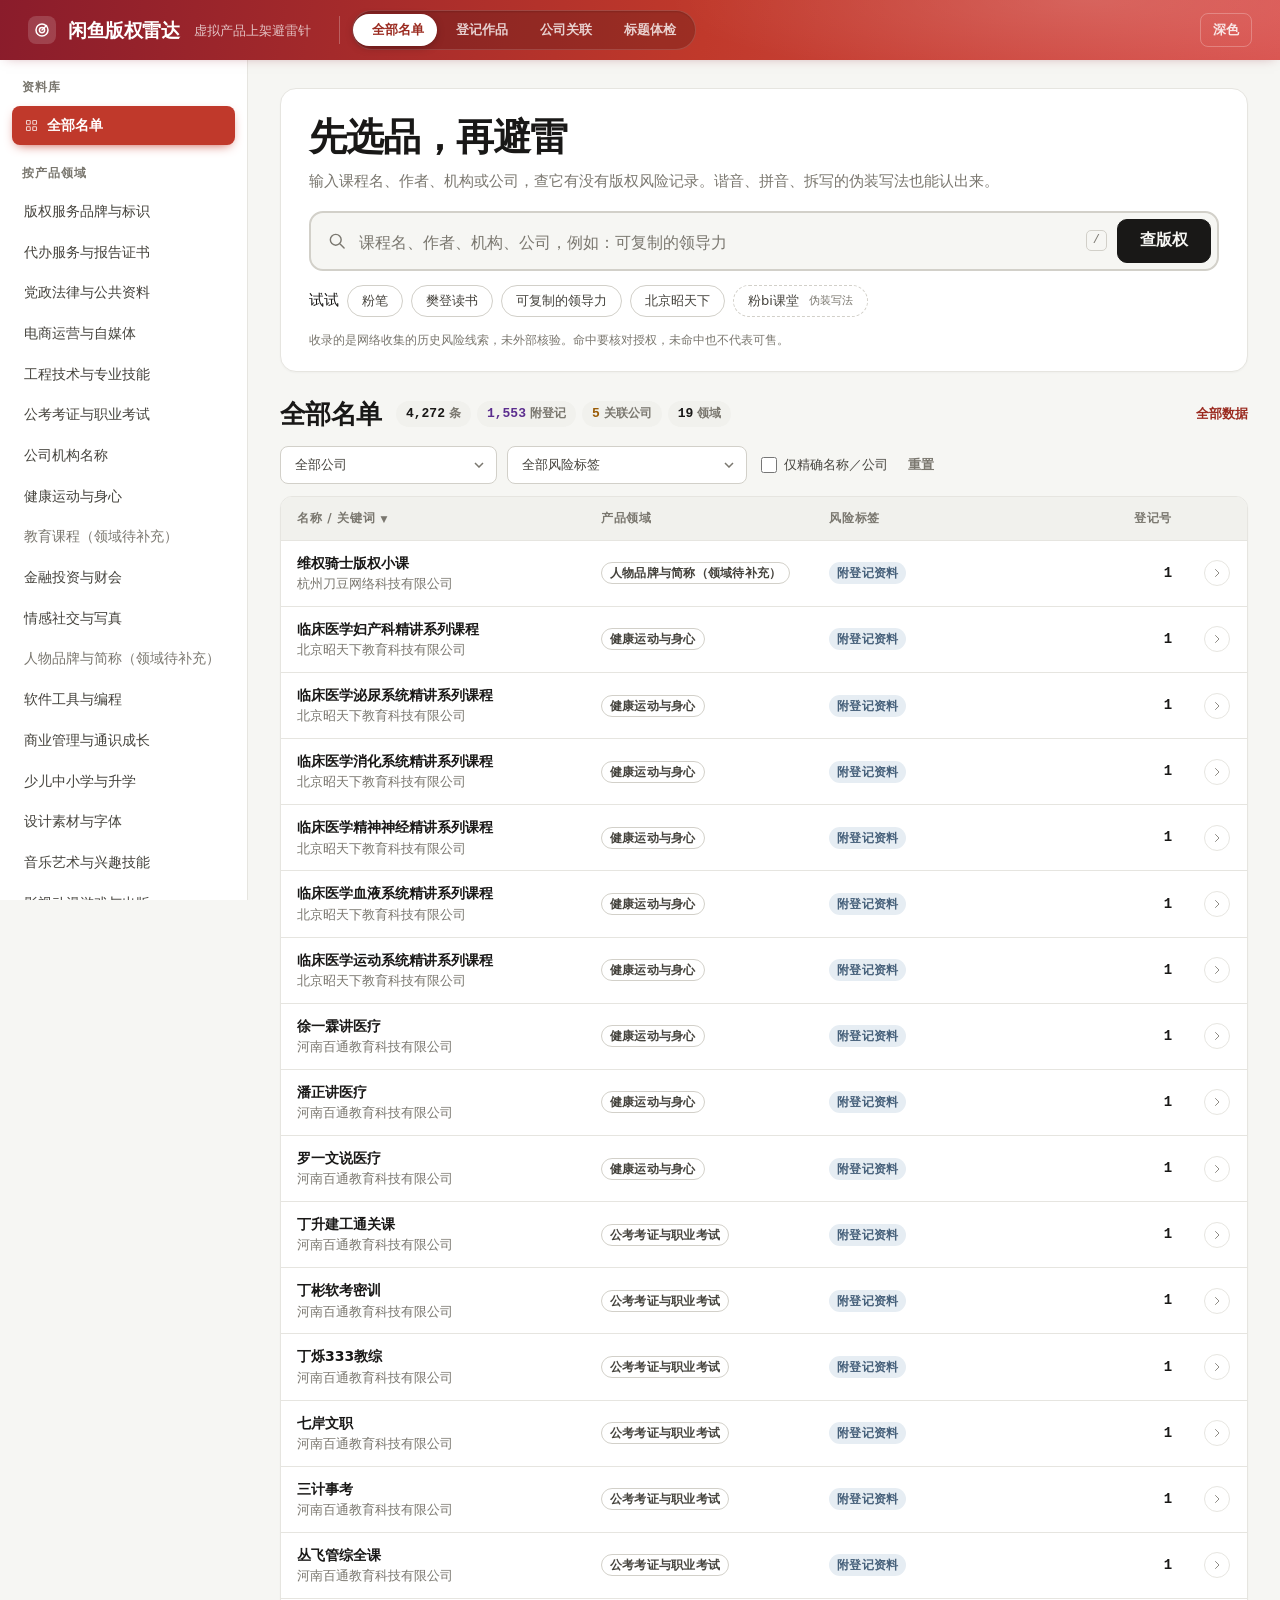
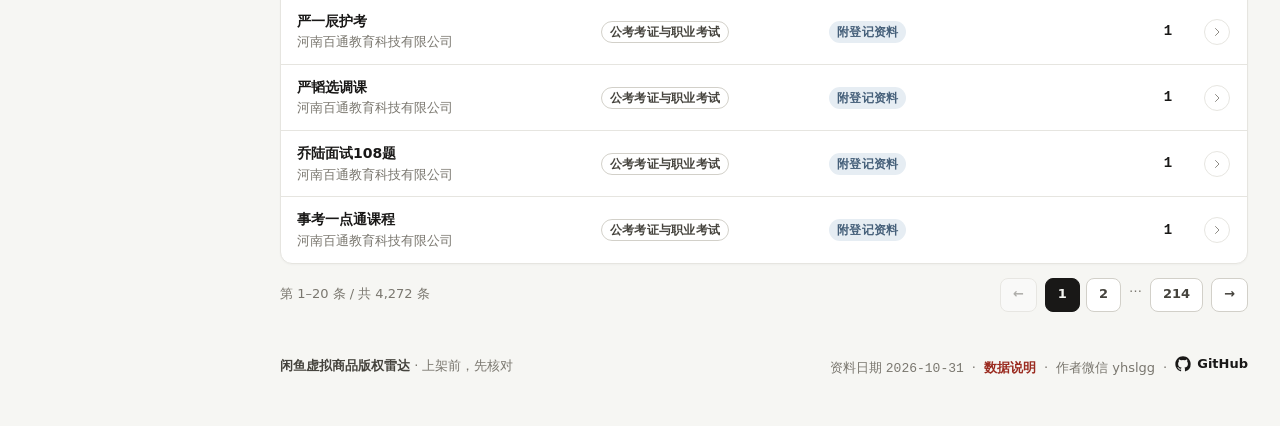
==== commit c312b0a3: "网页加入 GitHub 仓库链接 Co-Authored-By: Claude Fable 5.1 <noreply@anthropic.com>" ====
--- a/index.html
+++ b/index.html
@@ -530,6 +530,12 @@
 .none .hint{display:flex;flex-wrap:wrap;gap:10px;align-items:center;justify-content:center;margin:12px auto 16px;max-width:620px;background:var(--amb-bg);color:var(--amb-ink);border-radius:10px;padding:12px 16px;font-size:var(--fs-sm)}
 .none .hint b{font-weight:800}
 .none .hint .btn{height:34px}
+
+/* GitHub 链接 */
+.gh{display:inline-flex;align-items:center;gap:6px;color:var(--ink);text-decoration:none;font-weight:600;font-size:var(--fs-sm)}
+.gh:hover{color:var(--acc-ink);text-decoration:underline}
+.gh .icon{width:16px;height:16px;fill:currentColor;stroke:none}
+.foot .gh{font-size:var(--fs-sm)}
 </style>
 </head>
 <body>
@@ -539,6 +545,7 @@
     <symbol id="i-grid" viewBox="0 0 24 24"><rect x="4" y="4" width="6" height="6" rx="1"/><rect x="14" y="4" width="6" height="6" rx="1"/><rect x="4" y="14" width="6" height="6" rx="1"/><rect x="14" y="14" width="6" height="6" rx="1"/></symbol>
     <symbol id="i-info" viewBox="0 0 24 24"><circle cx="12" cy="12" r="9"/><path d="M12 11v6m0-10v1"/></symbol>
     <symbol id="i-chevron" viewBox="0 0 24 24"><path d="m9 5 7 7-7 7"/></symbol>
+    <symbol id="i-github" viewBox="0 0 24 24"><path class="fill" d="M12 .5C5.65.5.5 5.65.5 12c0 5.08 3.29 9.39 7.86 10.91.58.1.79-.25.79-.56v-2.02c-3.2.7-3.87-1.37-3.87-1.37-.52-1.33-1.28-1.68-1.28-1.68-1.04-.71.08-.7.08-.7 1.15.08 1.76 1.19 1.76 1.19 1.03 1.76 2.69 1.25 3.35.96.1-.75.4-1.25.73-1.54-2.55-.29-5.24-1.28-5.24-5.69 0-1.26.45-2.28 1.19-3.09-.12-.29-.52-1.46.11-3.04 0 0 .97-.31 3.17 1.18a11 11 0 0 1 5.78 0c2.2-1.49 3.17-1.18 3.17-1.18.63 1.58.23 2.75.11 3.04.74.81 1.19 1.83 1.19 3.09 0 4.42-2.69 5.39-5.26 5.68.41.36.78 1.06.78 2.14v3.17c0 .31.21.67.8.56A11.5 11.5 0 0 0 23.5 12C23.5 5.65 18.35.5 12 .5z"/></symbol>
     <symbol id="i-radar" viewBox="0 0 24 24"><circle cx="12" cy="12" r="8"/><circle cx="12" cy="12" r="3.5"/><path d="M12 12l6-6"/></symbol>
   </defs></svg>
 
@@ -568,6 +575,7 @@
         <p>来自于网络收集，核对内容再决定上架。</p>
         <p><button id="about-button" class="link">数据与使用说明 ↗</button></p>
         <p class="wx">作者微信 <b>yhslgg</b></p>
+        <p><a class="gh" href="https://github.com/yhslgg-arch/xianyu-blacklist" target="_blank" rel="noopener"><svg class="icon"><use href="#i-github"/></svg>GitHub 开源仓库</a></p>
       </div>
     </aside>
 
@@ -608,7 +616,7 @@
         <div class="none" id="empty-state" hidden><b>没有找到匹配条目</b><div class="hint" id="empty-hint" hidden></div><p>可以缩短名称，或重置筛选再试一次。<br>未收录不代表安全，仍需核对实际商品与转售授权。</p><div class="card green" id="empty-advice"></div><button class="btn dark" id="empty-reset">重置筛选</button></div>
         <div class="pg"><span class="desc" id="page-description">—</span><button id="previous-page" aria-label="上一页">←</button><div id="page-buttons"></div><button id="next-page" aria-label="下一页">→</button></div>
 
-        <footer class="foot"><span><b>闲鱼虚拟商品版权雷达</b> · 上架前，先核对</span><span>资料日期 <time id="footer-date">—</time><span class="dot">·</span><button id="footer-about">数据说明</button><span class="dot">·</span>作者微信 yhslgg</span></footer>
+        <footer class="foot"><span><b>闲鱼虚拟商品版权雷达</b> · 上架前，先核对</span><span>资料日期 <time id="footer-date">—</time><span class="dot">·</span><button id="footer-about">数据说明</button><span class="dot">·</span>作者微信 yhslgg<span class="dot">·</span><a class="gh" href="https://github.com/yhslgg-arch/xianyu-blacklist" target="_blank" rel="noopener"><svg class="icon"><use href="#i-github"/></svg>GitHub</a></span></footer>
         <noscript><p class="noscript-note">请启用 JavaScript 以搜索名单。此页面不连接网络，全部资料保存在本文件中。</p></noscript>
       </main>
       <aside class="det" id="det" aria-label="名单详情"></aside>
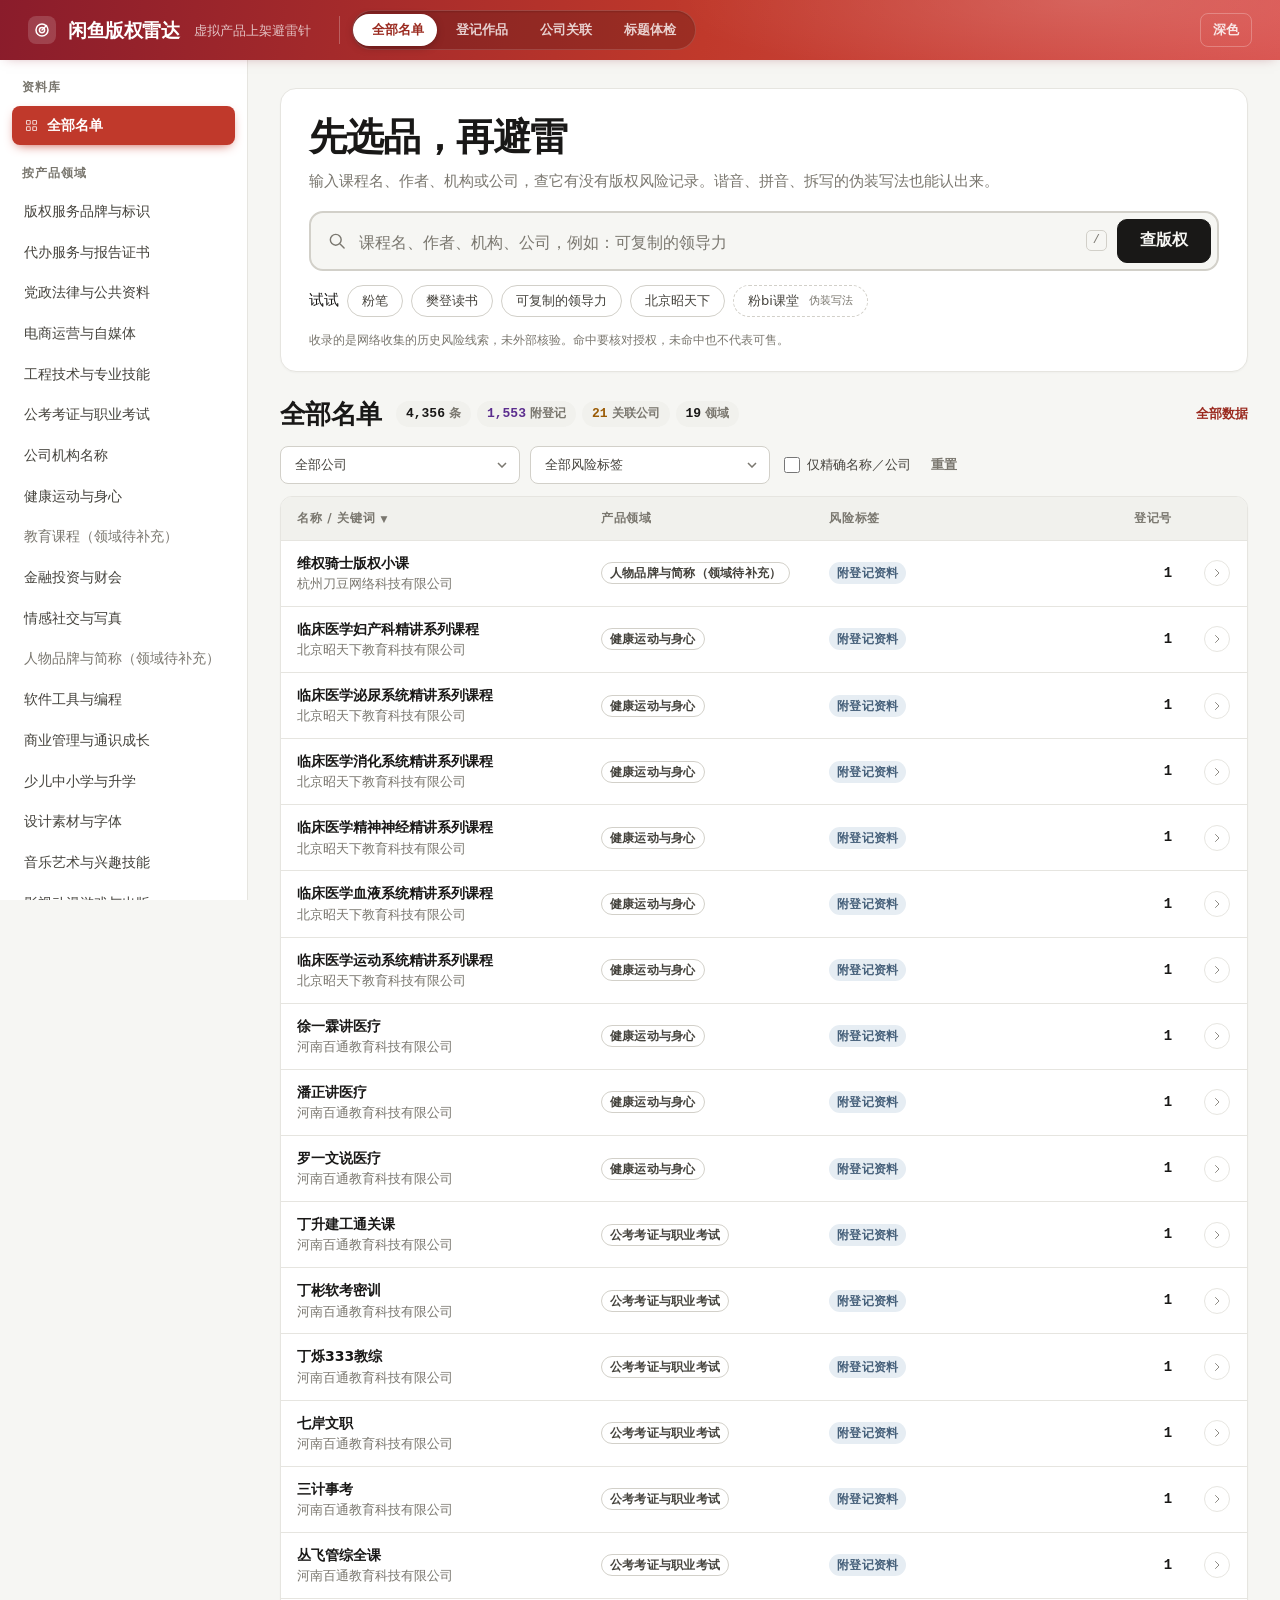
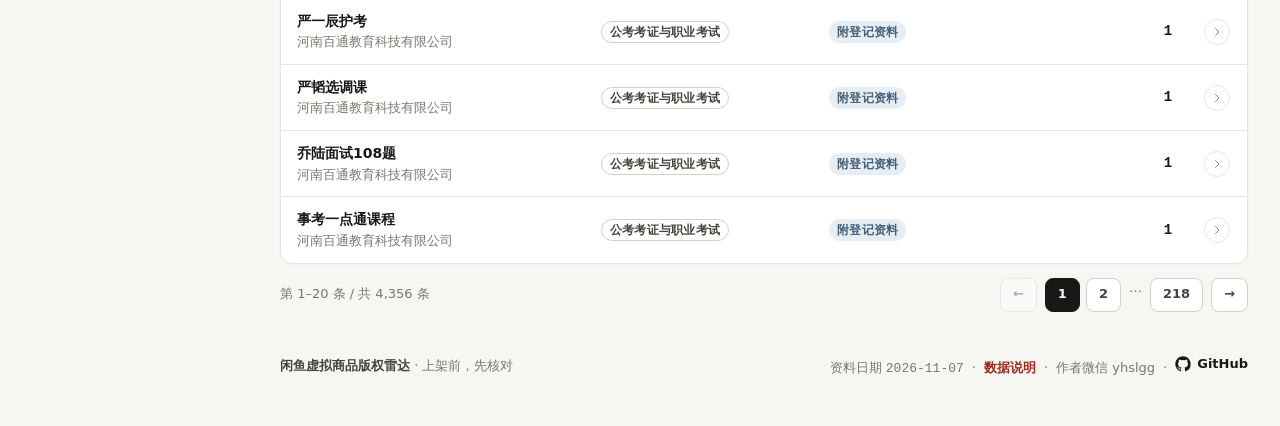
==== commit 4d3ad3b0: "合并违规库与腾讯文档黑名单：新增 84 条名称 - 违规库.xlsx「奋斗总结」含 72 张违规截图：补入被投诉课程、软件、关键词及权利方公司（唯库、版锐、思杰马克丁、晟茂等） - 「被维权警告」37" ====
--- a/index.html
+++ b/index.html
@@ -625,7 +625,7 @@
 
   <dialog id="about-dialog" class="about-dialog" aria-labelledby="about-title"><div class="dialog-top"><span class="lab">ABOUT THIS INDEX</span><button class="x close-dialog btn" aria-label="关闭数据说明"><svg class="icon"><use href="#i-close"/></svg></button></div><div class="dialog-body"><h2 id="about-title">数据与使用说明</h2><p>数据来自于网络收集，供虚拟电商选品排查参考。</p><dl class="about-list"><dt>词库日期</dt><dd id="about-date"></dd><dt>词库规模</dt><dd id="about-scale"></dd><dt>核验状态</dt><dd>未进行外部核验。风险标签不是当前平台规则，作品登记资料也不等于已核实的权利状态。</dd><dt>匹配方式</dt><dd>搜索涵盖名称、变体、公司、领域、标签与登记号。多个空格分隔的词需同时出现。“仅精确名称／公司”只比较完整名称与公司名，不做同音或简称推断。</dd><dt>分类口径</dt><dd>产品领域依据名称信息初分。信息不足的人名和简称标记为“领域待补充”。</dd><dt>数据边界</dt><dd>名单命中只提供核对线索。公司或个人被收录，不表示其存在违法行为。转售前应核对实际内容和授权。</dd><dt>伪装识别</dt><dd>搜索与标题体检会把输入和名单都归一化为拼音与首字母再比对，识别谐音、拼音、拆字与中英混写。疑似伪装命中是候选，不是结论。</dd><dt>标题体检</dt><dd>按本地词表扫描版权名、平台暗语与违禁词，给出改写建议；不是过审保证，高危题材不提供替代词。暗语词条来自两个 MIT 开源词典，只收录虚拟商品相关分类并剔除违法题材。</dd><dt>处置建议</dt><dd>详情中的“运营处置建议”由本地规则表按命中状态、产品领域与风险标签合成，是经营思路，不是法律结论。</dd><dt>本地使用</dt><dd>页面无需联网，不上传搜索词，不使用统计脚本。全部查询在本地完成。</dd><dt>许可说明</dt><dd>程序与界面采用 MIT 许可。真实名单的再分发许可需独立核对，不自动适用程序许可。</dd></dl></div></dialog>
   <div id="toast" class="toast" role="status" aria-live="polite"></div>
-  <script id="risk-data" type="application/json">{"schema_version":1,"updated_at":"2026-10-31","origin":"来自于网络收集","records":[{"id":"BL0001","name":"维权骑士版权小课","variants":["维权骑士版权小课"],"category":"人物品牌与简称（领域待补充）","object_type":"登记作品","companies":["杭州刀豆网络科技有限公司"],"labels":[],"registrations":["苏作登字-2020-A-00048407"],"verification":"unverified"},{"id":"BL0002","name":"临床医学妇产科精讲系列课程","variants":["临床医学妇产科精讲系列课程"],"category":"健康运动与身心","object_type":"登记作品","companies":["北京昭天下教育科技有限公司"],"labels":[],"registrations":["黔作登字-2025-I-01500897"],"verification":"unverified"},{"id":"BL0003","name":"临床医学泌尿系统精讲系列课程","variants":["临床医学泌尿系统精讲系列课程"],"category":"健康运动与身心","object_type":"登记作品","companies":["北京昭天下教育科技有限公司"],"labels":[],"registrations":["黔作登字-2025-I-01509936"],"verification":"unverified"},{"id":"BL0004","name":"临床医学消化系统精讲系列课程","variants":["临床医学消化系统精讲系列课程"],"category":"健康运动与身心","object_type":"登记作品","companies":["北京昭天下教育科技有限公司"],"labels":[],"registrations":["黔作登字-2025-I-01500631"],"verification":"unverified"},{"id":"BL0005","name":"临床医学精神神经精讲系列课程","variants":["临床医学精神神经精讲系列课程"],"category":"健康运动与身心","object_type":"登记作品","companies":["北京昭天下教育科技有限公司"],"labels":[],"registrations":["黔作登字-2025-I-01500898"],"verification":"unverified"},{"id":"BL0006","name":"临床医学血液系统精讲系列课程","variants":["临床医学血液系统精讲系列课程"],"category":"健康运动与身心","object_type":"登记作品","companies":["北京昭天下教育科技有限公司"],"labels":[],"registrations":["黔作登字-2025-I-01510472"],"verification":"unverified"},{"id":"BL0007","name":"临床医学运动系统精讲系列课程","variants":["临床医学运动系统精讲系列课程"],"category":"健康运动与身心","object_type":"登记作品","companies":["北京昭天下教育科技有限公司"],"labels":[],"registrations":["黔作登字-2025-I-01510476"],"verification":"unverified"},{"id":"BL0008","name":"徐一霖讲医疗","variants":["徐一霖讲医疗"],"category":"健康运动与身心","object_type":"登记作品","companies":["河南百通教育科技有限公司"],"labels":[],"registrations":["豫作登字-2024-I-00014357"],"verification":"unverified"},{"id":"BL0009","name":"潘正讲医疗","variants":["潘正讲医疗"],"category":"健康运动与身心","object_type":"登记作品","companies":["河南百通教育科技有限公司"],"labels":[],"registrations":["豫作登字-2024-I-00011092"],"verification":"unverified"},{"id":"BL0010","name":"罗一文说医疗","variants":["罗一文说医疗"],"category":"健康运动与身心","object_type":"登记作品","companies":["河南百通教育科技有限公司"],"labels":[],"registrations":["黔作登字-2024-I-01069580"],"verification":"unverified"},{"id":"BL0011","name":"丁升建工通关课","variants":["丁升建工通关课"],"category":"公考考证与职业考试","object_type":"登记作品","companies":["河南百通教育科技有限公司"],"labels":[],"registrations":["黔作登字-2023-I-00744899"],"verification":"unverified"},{"id":"BL0012","name":"丁彬软考密训","variants":["丁彬软考密训"],"category":"公考考证与职业考试","object_type":"登记作品","companies":["河南百通教育科技有限公司"],"labels":[],"registrations":["黔作登字-2024-I-01345146"],"verification":"unverified"},{"id":"BL0013","name":"丁烁333教综","variants":["丁烁333教综"],"category":"公考考证与职业考试","object_type":"登记作品","companies":["河南百通教育科技有限公司"],"labels":[],"registrations":["黔作登字-2023-I-00927069"],"verification":"unverified"},{"id":"BL0014","name":"七岸文职","variants":["七岸文职"],"category":"公考考证与职业考试","object_type":"登记作品","companies":["河南百通教育科技有限公司"],"labels":[],"registrations":["黔作登字-2024-I-01400532"],"verification":"unverified"},{"id":"BL0015","name":"三计事考","variants":["三计事考"],"category":"公考考证与职业考试","object_type":"登记作品","companies":["河南百通教育科技有限公司"],"labels":[],"registrations":["黔作登字-2024-I-01370966"],"verification":"unverified"},{"id":"BL0016","name":"丛飞管综全课","variants":["丛飞管综全课"],"category":"公考考证与职业考试","object_type":"登记作品","companies":["河南百通教育科技有限公司"],"labels":[],"registrations":["黔作登字-2023-I-00927135"],"verification":"unverified"},{"id":"BL0017","name":"严一辰护考","variants":["严一辰护考"],"category":"公考考证与职业考试","object_type":"登记作品","companies":["河南百通教育科技有限公司"],"labels":[],"registrations":["黔作登字-2023-I-00705635"],"verification":"unverified"},{"id":"BL0018","name":"严韬选调课","variants":["严韬选调课"],"category":"公考考证与职业考试","object_type":"登记作品","companies":["河南百通教育科技有限公司"],"labels":[],"registrations":["黔作登字-2025-I-01513670"],"verification":"unverified"},{"id":"BL0019","name":"乔陆面试108题","variants":["乔陆面试108题"],"category":"公考考证与职业考试","object_type":"登记作品","companies":["河南百通教育科技有限公司"],"labels":[],"registrations":["黔作登字-2024-I-01257131"],"verification":"unverified"},{"id":"BL0020","name":"事考一点通课程","variants":["事考一点通课程"],"category":"公考考证与职业考试","object_type":"登记作品","companies":["河南百通教育科技有限公司"],"labels":[],"registrations":["黔作登字-2021-I-00196367"],"verification":"unverified"},{"id":"BL0021","name":"于凡建工课","variants":["于凡建工课"],"category":"公考考证与职业考试","object_type":"登记作品","companies":["河南百通教育科技有限公司"],"labels":[],"registrations":["黔作登字-2023-I-00739908"],"verification":"unverified"},{"id":"BL0022","name":"于婉护考课","variants":["于婉护考课"],"category":"公考考证与职业考试","object_type":"登记作品","companies":["河南百通教育科技有限公司"],"labels":[],"registrations":["黔作登字-2024-I-01303647"],"verification":"unverified"},{"id":"BL0023","name":"于宴军队文职课程","variants":["于宴军队文职课程"],"category":"公考考证与职业考试","object_type":"登记作品","companies":["河南百通教育科技有限公司"],"labels":[],"registrations":["鲁作登字-2022-I-00816533"],"verification":"unverified"},{"id":"BL0024","name":"于晖事考课","variants":["于晖事考课"],"category":"公考考证与职业考试","object_type":"登记作品","companies":["河南百通教育科技有限公司"],"labels":[],"registrations":["黔作登字-2023-I-00905574"],"verification":"unverified"},{"id":"BL0025","name":"于晖公基点拨课","variants":["于晖公基点拨课"],"category":"公考考证与职业考试","object_type":"登记作品","companies":["河南百通教育科技有限公司"],"labels":[],"registrations":["黔作登字-2024-I-01030307"],"verification":"unverified"},{"id":"BL0026","name":"于晖综应点拨课","variants":["于晖综应点拨课"],"category":"公考考证与职业考试","object_type":"登记作品","companies":["河南百通教育科技有限公司"],"labels":[],"registrations":["黔作登字-2024-I-01042417"],"verification":"unverified"},{"id":"BL0027","name":"于杨社工课","variants":["于杨社工课"],"category":"公考考证与职业考试","object_type":"登记作品","companies":["河南悟勤教育咨询有限公司"],"labels":[],"registrations":["甘作登字-2023-I-00003522"],"verification":"unverified"},{"id":"BL0028","name":"于欣社会工作者","variants":["于欣社会工作者"],"category":"公考考证与职业考试","object_type":"登记作品","companies":["河南百通教育科技有限公司"],"labels":[],"registrations":["黔作登字-2023-I-00731476"],"verification":"unverified"},{"id":"BL0029","name":"于淮事考","variants":["于淮事考"],"category":"公考考证与职业考试","object_type":"登记作品","companies":["河南百通教育科技有限公司"],"labels":[],"registrations":["黔作登字-2025-I-01567194"],"verification":"unverified"},{"id":"BL0030","name":"于淮国企课","variants":["于淮国企课"],"category":"公考考证与职业考试","object_type":"登记作品","companies":["河南百通教育科技有限公司"],"labels":[],"registrations":["黔作登字-2023-I-00905479"],"verification":"unverified"},{"id":"BL0031","name":"于鹿南专升本","variants":["于鹿南专升本"],"category":"公考考证与职业考试","object_type":"登记作品","companies":["河南百通教育科技有限公司"],"labels":[],"registrations":["黔作登字-2024-I-01472728"],"verification":"unverified"},{"id":"BL0032","name":"付守疆公安辅警特训课","variants":["付守疆公安辅警特训课"],"category":"公考考证与职业考试","object_type":"登记作品","companies":["河南百通教育科技有限公司"],"labels":[],"registrations":["黔作登字-2024-I-01459235"],"verification":"unverified"},{"id":"BL0033","name":"任涵建工课","variants":["任涵建工课"],"category":"公考考证与职业考试","object_type":"登记作品","companies":["河南百通教育科技有限公司"],"labels":[],"registrations":["黔作登字-2024-I-01411274"],"verification":"unverified"},{"id":"BL0034","name":"何一成建工通关课","variants":["何一成建工通关课"],"category":"公考考证与职业考试","object_type":"登记作品","companies":["河南百通教育科技有限公司"],"labels":[],"registrations":["黔作登字-2024-I-01427443"],"verification":"unverified"},{"id":"BL0035","name":"余征三支一扶","variants":["余征三支一扶"],"category":"公考考证与职业考试","object_type":"登记作品","companies":["河南百通教育科技有限公司"],"labels":[],"registrations":["黔作登字-2025-I-01546967"],"verification":"unverified"},{"id":"BL0036","name":"余征军队文职","variants":["余征军队文职"],"category":"公考考证与职业考试","object_type":"登记作品","companies":["河南百通教育科技有限公司"],"labels":[],"registrations":["黔作登字-2024-I-01145193"],"verification":"unverified"},{"id":"BL0037","name":"元如清职称药师","variants":["元如清职称药师"],"category":"公考考证与职业考试","object_type":"登记作品","companies":["河南百通教育科技有限公司"],"labels":[],"registrations":["黔作登字-2025-I-01497233"],"verification":"unverified"},{"id":"BL0038","name":"元宋三支特训课","variants":["元宋三支特训课"],"category":"公考考证与职业考试","object_type":"登记作品","companies":["河南百通教育科技有限公司"],"labels":[],"registrations":["鲁作登字-2022-I-00777577"],"verification":"unverified"},{"id":"BL0039","name":"关盈招教课","variants":["关盈招教课"],"category":"公考考证与职业考试","object_type":"登记作品","companies":["河南百通教育科技有限公司"],"labels":[],"registrations":["黔作登字-2023-I-00762763"],"verification":"unverified"},{"id":"BL0040","name":"关知语讲教资","variants":["关知语讲教资"],"category":"公考考证与职业考试","object_type":"登记作品","companies":["河南百通教育科技有限公司"],"labels":[],"registrations":["黔作登字-2024-I-01267719"],"verification":"unverified"},{"id":"BL0041","name":"冉东升国企全课","variants":["冉东升国企全课"],"category":"公考考证与职业考试","object_type":"登记作品","companies":["河南百通教育科技有限公司"],"labels":[],"registrations":["黔作登字-2024-I-01145169"],"verification":"unverified"},{"id":"BL0042","name":"冉东升讲铁路","variants":["冉东升讲铁路"],"category":"公考考证与职业考试","object_type":"登记作品","companies":["河南百通教育科技有限公司"],"labels":[],"registrations":["黔作登字-2024-I-01444613"],"verification":"unverified"},{"id":"BL0043","name":"冉静公安进阶课","variants":["冉静公安进阶课"],"category":"公考考证与职业考试","object_type":"登记作品","companies":["河南百通教育科技有限公司"],"labels":[],"registrations":["黔作登字-2021-I-00229676"],"verification":"unverified"},{"id":"BL0044","name":"冯力辅警全课","variants":["冯力辅警全课"],"category":"公考考证与职业考试","object_type":"登记作品","companies":["河南百通教育科技有限公司"],"labels":[],"registrations":["黔作登字-2024-I-01459238"],"verification":"unverified"},{"id":"BL0045","name":"冯源国企课","variants":["冯源国企课"],"category":"公考考证与职业考试","object_type":"登记作品","companies":["河南百通教育科技有限公司"],"labels":[],"registrations":["黔作登字-2024-I-01259672"],"verification":"unverified"},{"id":"BL0046","name":"冯源讲烟草","variants":["冯源讲烟草"],"category":"公考考证与职业考试","object_type":"登记作品","companies":["河南百通教育科技有限公司"],"labels":[],"registrations":["黔作登字-2024-I-01444543"],"verification":"unverified"},{"id":"BL0047","name":"冯茗执业兽医","variants":["冯茗执业兽医"],"category":"公考考证与职业考试","object_type":"登记作品","companies":["河南百通教育科技有限公司"],"labels":[],"registrations":["黔作登字-2025-I-01497244"],"verification":"unverified"},{"id":"BL0048","name":"冷欣职称药师","variants":["冷欣职称药师"],"category":"公考考证与职业考试","object_type":"登记作品","companies":["河南百通教育科技有限公司"],"labels":[],"registrations":["黔作登字-2024-I-01427445"],"verification":"unverified"},{"id":"BL0049","name":"凹凸法考","variants":["凹凸法考"],"category":"公考考证与职业考试","object_type":"登记作品","companies":["河南百通教育科技有限公司"],"labels":[],"registrations":["黔作登字-2021-I-00243128"],"verification":"unverified"},{"id":"BL0050","name":"刘子欧招教课","variants":["刘子欧招教课"],"category":"公考考证与职业考试","object_type":"登记作品","companies":["河南百通教育科技有限公司"],"labels":[],"registrations":["黔作登字-2024-I-01237765"],"verification":"unverified"},{"id":"BL0051","name":"刘子欧教师说","variants":["刘子欧教师说"],"category":"公考考证与职业考试","object_type":"登记作品","companies":["河南百通教育科技有限公司"],"labels":[],"registrations":["黔作登字-2024-I-01241270"],"verification":"unverified"},{"id":"BL0052","name":"刘帆说面试","variants":["刘帆说面试"],"category":"公考考证与职业考试","object_type":"登记作品","companies":["河南百通教育科技有限公司"],"labels":[],"registrations":["黔作登字-2023-I-00927128"],"verification":"unverified"},{"id":"BL0053","name":"刘晓楠事考","variants":["刘晓楠事考"],"category":"公考考证与职业考试","object_type":"登记作品","companies":["河南百通教育科技有限公司"],"labels":[],"registrations":["黔作登字-2025-I-01619543"],"verification":"unverified"},{"id":"BL0054","name":"刘舒文护编特训课","variants":["刘舒文护编特训课"],"category":"公考考证与职业考试","object_type":"登记作品","companies":["河南百通教育科技有限公司"],"labels":[],"registrations":["黔作登字-2024-I-01332179"],"verification":"unverified"},{"id":"BL0055","name":"卓文成软考","variants":["卓文成软考"],"category":"公考考证与职业考试","object_type":"登记作品","companies":["河南百通教育科技有限公司"],"labels":[],"registrations":["黔作登字-2024-I-01472724"],"verification":"unverified"},{"id":"BL0056","name":"卓江国聘","variants":["卓江国聘"],"category":"公考考证与职业考试","object_type":"登记作品","companies":["河南百通教育科技有限公司"],"labels":[],"registrations":["黔作登字-2024-I-01370968"],"verification":"unverified"},{"id":"BL0057","name":"南子晴面试进阶课","variants":["南子晴面试进阶课"],"category":"公考考证与职业考试","object_type":"登记作品","companies":["河南百通教育科技有限公司"],"labels":[],"registrations":["黔作登字-2023-I-00762923"],"verification":"unverified"},{"id":"BL0058","name":"卢妍执业医师","variants":["卢妍执业医师"],"category":"公考考证与职业考试","object_type":"登记作品","companies":["河南百通教育科技有限公司"],"labels":[],"registrations":["黔作登字-2024-I-01472742"],"verification":"unverified"},{"id":"BL0059","name":"卫书职称药师","variants":["卫书职称药师"],"category":"公考考证与职业考试","object_type":"登记作品","companies":["河南百通教育科技有限公司"],"labels":[],"registrations":["黔作登字-2024-I-01444536"],"verification":"unverified"},{"id":"BL0060","name":"卫书药考","variants":["卫书药考"],"category":"公考考证与职业考试","object_type":"登记作品","companies":["河南百通教育科技有限公司"],"labels":[],"registrations":["黔作登字-2024-I-01472730"],"verification":"unverified"},{"id":"BL0061","name":"卫昕军队文职","variants":["卫昕军队文职"],"category":"公考考证与职业考试","object_type":"登记作品","companies":["河南百通教育科技有限公司"],"labels":[],"registrations":["黔作登字-2024-I-01269234"],"verification":"unverified"},{"id":"BL0062","name":"叶一文公考课","variants":["叶一文公考课"],"category":"公考考证与职业考试","object_type":"登记作品","companies":["河南百通教育科技有限公司"],"labels":[],"registrations":["黔作登字-2021-I-00373171"],"verification":"unverified"},{"id":"BL0063","name":"叶云州三支一扶课程","variants":["叶云州三支一扶课程"],"category":"公考考证与职业考试","object_type":"登记作品","companies":["河南百通教育科技有限公司"],"labels":[],"registrations":["鲁作登字-2022-I-00784651"],"verification":"unverified"},{"id":"BL0064","name":"叶冉社工课","variants":["叶冉社工课"],"category":"公考考证与职业考试","object_type":"登记作品","companies":["河南百通教育科技有限公司"],"labels":[],"registrations":["黔作登字-2023-I-00735960"],"verification":"unverified"},{"id":"BL0065","name":"叶军军队文职课","variants":["叶军军队文职课"],"category":"公考考证与职业考试","object_type":"登记作品","companies":["河南百通教育科技有限公司"],"labels":[],"registrations":["鲁作登字-2022-I-00828336"],"verification":"unverified"},{"id":"BL0066","name":"叶千里导游课","variants":["叶千里导游课"],"category":"公考考证与职业考试","object_type":"登记作品","companies":["河南百通教育科技有限公司"],"labels":[],"registrations":["黔作登字-2024-I-01371002"],"verification":"unverified"},{"id":"BL0067","name":"叶子涵军队文职","variants":["叶子涵军队文职"],"category":"公考考证与职业考试","object_type":"登记作品","companies":["河南百通教育科技有限公司"],"labels":[],"registrations":["黔作登字-2023-I-00764127"],"verification":"unverified"},{"id":"BL0068","name":"叶小希专升本系统课","variants":["叶小希专升本系统课"],"category":"公考考证与职业考试","object_type":"登记作品","companies":["河南百通教育科技有限公司"],"labels":[],"registrations":["黔作登字-2024-I-01427456"],"verification":"unverified"},{"id":"BL0069","name":"叶小文公考课","variants":["叶小文公考课"],"category":"公考考证与职业考试","object_type":"登记作品","companies":["河南百通教育科技有限公司"],"labels":[],"registrations":["黔作登字-2021-I-00270115"],"verification":"unverified"},{"id":"BL0070","name":"叶峰公安特训课","variants":["叶峰公安特训课"],"category":"公考考证与职业考试","object_type":"登记作品","companies":["河南百通教育科技有限公司"],"labels":[],"registrations":["黔作登字-2023-I-00762760"],"verification":"unverified"},{"id":"BL0071","name":"叶月护考","variants":["叶月护考"],"category":"公考考证与职业考试","object_type":"登记作品","companies":["河南百通教育科技有限公司"],"labels":[],"registrations":["黔作登字-2023-I-00978879"],"verification":"unverified"},{"id":"BL0072","name":"叶铭选调全课","variants":["叶铭选调全课"],"category":"公考考证与职业考试","object_type":"登记作品","companies":["河南百通教育科技有限公司"],"labels":[],"registrations":["鲁作登字-2023-I-00075302"],"verification":"unverified"},{"id":"BL0073","name":"叶非凡城乡规划师","variants":["叶非凡城乡规划师"],"category":"公考考证与职业考试","object_type":"登记作品","companies":["河南百通教育科技有限公司"],"labels":[],"registrations":["黔作登字-2024-I-01237776"],"verification":"unverified"},{"id":"BL0074","name":"司凌军队文职","variants":["司凌军队文职"],"category":"公考考证与职业考试","object_type":"登记作品","companies":["河南百通教育科技有限公司"],"labels":[],"registrations":["黔作登字-2023-I-00765808"],"verification":"unverified"},{"id":"BL0075","name":"司宇公安实战课","variants":["司宇公安实战课"],"category":"公考考证与职业考试","object_type":"登记作品","companies":["河南百通教育科技有限公司"],"labels":[],"registrations":["甘作登字-2022-I-00027431"],"verification":"unverified"},{"id":"BL0076","name":"司小君三支全课","variants":["司小君三支全课"],"category":"公考考证与职业考试","object_type":"登记作品","companies":["河南百通教育科技有限公司"],"labels":[],"registrations":["鲁作登字-2022-I-00743308"],"verification":"unverified"},{"id":"BL0077","name":"司小雨遴选宝典","variants":["司小雨遴选宝典"],"category":"公考考证与职业考试","object_type":"登记作品","companies":["河南百通教育科技有限公司"],"labels":[],"registrations":["鲁作登字-2022-I-00798755"],"verification":"unverified"},{"id":"BL0078","name":"司青执业兽医","variants":["司青执业兽医"],"category":"公考考证与职业考试","object_type":"登记作品","companies":["河南百通教育科技有限公司"],"labels":[],"registrations":["黔作登字-2025-I-01546963"],"verification":"unverified"},{"id":"BL0079","name":"吕凌专升本","variants":["吕凌专升本"],"category":"公考考证与职业考试","object_type":"登记作品","companies":["河南百通教育科技有限公司"],"labels":[],"registrations":["黔作登字-2024-I-01472746"],"verification":"unverified"},{"id":"BL0080","name":"吕子全医编","variants":["吕子全医编"],"category":"公考考证与职业考试","object_type":"登记作品","companies":["河南百通教育科技有限公司"],"labels":[],"registrations":["黔作登字-2024-I-01345158"],"verification":"unverified"},{"id":"BL0081","name":"周禾讲教资","variants":["周禾讲教资"],"category":"公考考证与职业考试","object_type":"登记作品","companies":["河南百通教育科技有限公司"],"labels":[],"registrations":["黔作登字-2024-I-01257130"],"verification":"unverified"},{"id":"BL0082","name":"唐则建工特训课","variants":["唐则建工特训课"],"category":"公考考证与职业考试","object_type":"登记作品","companies":["河南百通教育科技有限公司"],"labels":[],"registrations":["黔作登字-2024-I-01069576"],"verification":"unverified"},{"id":"BL0083","name":"唐则综应课","variants":["唐则综应课"],"category":"公考考证与职业考试","object_type":"登记作品","companies":["河南百通教育科技有限公司"],"labels":[],"registrations":["黔作登字-2025-I-01553090"],"verification":"unverified"},{"id":"BL0084","name":"唐欢招教课","variants":["唐欢招教课"],"category":"公考考证与职业考试","object_type":"登记作品","companies":["河南百通教育科技有限公司"],"labels":[],"registrations":["黔作登字-2023-I-00763834"],"verification":"unverified"},{"id":"BL0085","name":"唐驰专升本","variants":["唐驰专升本"],"category":"公考考证与职业考试","object_type":"登记作品","companies":["河南百通教育科技有限公司"],"labels":[],"registrations":["黔作登字-2024-I-01427410"],"verification":"unverified"},{"id":"BL0086","name":"夏凯讲面试108题","variants":["夏凯讲面试108题"],"category":"公考考证与职业考试","object_type":"登记作品","companies":["河南百通教育科技有限公司"],"labels":[],"registrations":["黔作登字-2023-I-00762716"],"verification":"unverified"},{"id":"BL0087","name":"夏烨讲消防","variants":["夏烨讲消防"],"category":"公考考证与职业考试","object_type":"登记作品","companies":["河南百通教育科技有限公司"],"labels":[],"registrations":["黔作登字-2025-I-01513669"],"verification":"unverified"},{"id":"BL0088","name":"夏言之事考通关课","variants":["夏言之事考通关课"],"category":"公考考证与职业考试","object_type":"登记作品","companies":["河南百通教育科技有限公司"],"labels":[],"registrations":["黔作登字-2023-I-00740285"],"verification":"unverified"},{"id":"BL0089","name":"夏言之综应进阶课","variants":["夏言之综应进阶课"],"category":"公考考证与职业考试","object_type":"登记作品","companies":["河南百通教育科技有限公司"],"labels":[],"registrations":["甘作登字-2023-I-00007771"],"verification":"unverified"},{"id":"BL0090","name":"大贞说教资","variants":["大贞说教资"],"category":"公考考证与职业考试","object_type":"登记作品","companies":["河南百通教育科技有限公司"],"labels":[],"registrations":["黔作登字-2024-I-01241276"],"verification":"unverified"},{"id":"BL0091","name":"大飞学长考研课","variants":["大飞学长考研课"],"category":"公考考证与职业考试","object_type":"登记作品","companies":["河南百通教育科技有限公司"],"labels":[],"registrations":["黔作登字-2023-I-00927104"],"verification":"unverified"},{"id":"BL0092","name":"姜宇遴选全课","variants":["姜宇遴选全课"],"category":"公考考证与职业考试","object_type":"登记作品","companies":["河南百通教育科技有限公司"],"labels":[],"registrations":["黔作登字-2023-I-00764126"],"verification":"unverified"},{"id":"BL0093","name":"姜庭招教课","variants":["姜庭招教课"],"category":"公考考证与职业考试","object_type":"登记作品","companies":["河南百通教育科技有限公司"],"labels":[],"registrations":["黔作登字-2024-I-01472750"],"verification":"unverified"},{"id":"BL0094","name":"姜思成军队文职课","variants":["姜思成军队文职课"],"category":"公考考证与职业考试","object_type":"登记作品","companies":["河南百通教育科技有限公司"],"labels":[],"registrations":["甘作登字-2022-I-00034372"],"verification":"unverified"},{"id":"BL0095","name":"姜敏综应课","variants":["姜敏综应课"],"category":"公考考证与职业考试","object_type":"登记作品","companies":["河南百通教育科技有限公司"],"labels":[],"registrations":["黔作登字-2024-I-01390375"],"verification":"unverified"},{"id":"BL0096","name":"姜辰医编","variants":["姜辰医编"],"category":"公考考证与职业考试","object_type":"登记作品","companies":["河南百通教育科技有限公司"],"labels":[],"registrations":["黔作登字-2023-I-00979786"],"verification":"unverified"},{"id":"BL0097","name":"孔一鸣公基速效课","variants":["孔一鸣公基速效课"],"category":"公考考证与职业考试","object_type":"登记作品","companies":["河南百通教育科技有限公司"],"labels":[],"registrations":["黔作登字-2021-I-00232421"],"verification":"unverified"},{"id":"BL0098","name":"孔名扬公考","variants":["孔名扬公考"],"category":"公考考证与职业考试","object_type":"登记作品","companies":["河南百通教育科技有限公司"],"labels":[],"registrations":["黔作登字-2023-I-00762765"],"verification":"unverified"},{"id":"BL0099","name":"孔睿遴选宝典","variants":["孔睿遴选宝典"],"category":"公考考证与职业考试","object_type":"登记作品","companies":["河南百通教育科技有限公司"],"labels":[],"registrations":["黔作登字-2023-I-00763520"],"verification":"unverified"},{"id":"BL0100","name":"孙一哲三支全课","variants":["孙一哲三支全课"],"category":"公考考证与职业考试","object_type":"登记作品","companies":["河南百通教育科技有限公司"],"labels":[],"registrations":["黔作登字-2023-I-00779130"],"verification":"unverified"},{"id":"BL0101","name":"孙思语药考","variants":["孙思语药考"],"category":"公考考证与职业考试","object_type":"登记作品","companies":["河南百通教育科技有限公司"],"labels":[],"registrations":["黔作登字-2024-I-01267712"],"verification":"unverified"},{"id":"BL0102","name":"孙辰三支一扶","variants":["孙辰三支一扶"],"category":"公考考证与职业考试","object_type":"登记作品","companies":["河南百通教育科技有限公司"],"labels":[],"registrations":["黔作登字-2024-I-01079891"],"verification":"unverified"},{"id":"BL0103","name":"孙铭军队文职","variants":["孙铭军队文职"],"category":"公考考证与职业考试","object_type":"登记作品","companies":["河南百通教育科技有限公司"],"labels":[],"registrations":["黔作登字-2023-I-00762767"],"verification":"unverified"},{"id":"BL0104","name":"孟不凡招教拔高课","variants":["孟不凡招教拔高课"],"category":"公考考证与职业考试","object_type":"登记作品","companies":["河南百通教育科技有限公司"],"labels":[],"registrations":["黔作登字-2021-I-00206485"],"verification":"unverified"},{"id":"BL0105","name":"孟不凡教资课","variants":["孟不凡教资课"],"category":"公考考证与职业考试","object_type":"登记作品","companies":["河南百通教育科技有限公司"],"labels":[],"registrations":["黔作登字-2021-I-00322548"],"verification":"unverified"},{"id":"BL0106","name":"孟不凡结构化108题","variants":["孟不凡结构化108题"],"category":"公考考证与职业考试","object_type":"登记作品","companies":["河南百通教育科技有限公司"],"labels":[],"registrations":["黔作登字-2024-I-01160490"],"verification":"unverified"},{"id":"BL0107","name":"孟云星职称药师","variants":["孟云星职称药师"],"category":"公考考证与职业考试","object_type":"登记作品","companies":["河南百通教育科技有限公司"],"labels":[],"registrations":["黔作登字-2024-I-01427415"],"verification":"unverified"},{"id":"BL0108","name":"孟千成公基","variants":["孟千成公基"],"category":"公考考证与职业考试","object_type":"登记作品","companies":["河南百通教育科技有限公司"],"labels":[],"registrations":["黔作登字-2024-I-01237731"],"verification":"unverified"},{"id":"BL0109","name":"孟呈医编特训课","variants":["孟呈医编特训课"],"category":"公考考证与职业考试","object_type":"登记作品","companies":["河南百通教育科技有限公司"],"labels":[],"registrations":["黔作登字-2023-I-00927113"],"verification":"unverified"},{"id":"BL0110","name":"孟呈医面通","variants":["孟呈医面通"],"category":"公考考证与职业考试","object_type":"登记作品","companies":["河南百通教育科技有限公司"],"labels":[],"registrations":["黔作登字-2024-I-01069591"],"verification":"unverified"},{"id":"BL0111","name":"孟思言国企课","variants":["孟思言国企课"],"category":"公考考证与职业考试","object_type":"登记作品","companies":["河南百通教育科技有限公司"],"labels":[],"registrations":["黔作登字-2023-I-00938820"],"verification":"unverified"},{"id":"BL0112","name":"孟辰专升本","variants":["孟辰专升本"],"category":"公考考证与职业考试","object_type":"登记作品","companies":["河南百通教育科技有限公司"],"labels":[],"registrations":["黔作登字-2023-I-00938236"],"verification":"unverified"},{"id":"BL0113","name":"宁小文333教综全课","variants":["宁小文333教综全课"],"category":"公考考证与职业考试","object_type":"登记作品","companies":["河南百通教育科技有限公司"],"labels":[],"registrations":["黔作登字-2023-I-00905587"],"verification":"unverified"},{"id":"BL0114","name":"宁小文考研","variants":["宁小文考研"],"category":"公考考证与职业考试","object_type":"登记作品","companies":["河南百通教育科技有限公司"],"labels":[],"registrations":["黔作登字-2025-I-01581562"],"verification":"unverified"},{"id":"BL0115","name":"宁小松事考通关课","variants":["宁小松事考通关课"],"category":"公考考证与职业考试","object_type":"登记作品","companies":["河南百通教育科技有限公司"],"labels":[],"registrations":["黔作登字-2021-I-00292312"],"verification":"unverified"},{"id":"BL0116","name":"宁虹考研333","variants":["宁虹考研333"],"category":"公考考证与职业考试","object_type":"登记作品","companies":["河南百通教育科技有限公司"],"labels":[],"registrations":["鲁作登字-2023-I-00715587"],"verification":"unverified"},{"id":"BL0117","name":"宁诵软考","variants":["宁诵软考"],"category":"公考考证与职业考试","object_type":"登记作品","companies":["河南百通教育科技有限公司"],"labels":[],"registrations":["黔作登字-2024-I-01120500"],"verification":"unverified"},{"id":"BL0118","name":"宋一林软考","variants":["宋一林软考"],"category":"公考考证与职业考试","object_type":"登记作品","companies":["河南百通教育科技有限公司"],"labels":[],"registrations":["黔作登字-2024-I-01102120"],"verification":"unverified"},{"id":"BL0119","name":"宋一鸣医考","variants":["宋一鸣医考"],"category":"公考考证与职业考试","object_type":"登记作品","companies":["河南百通教育科技有限公司"],"labels":[],"registrations":["黔作登字-2024-I-01069610"],"verification":"unverified"},{"id":"BL0120","name":"宋一鸣执业兽医","variants":["宋一鸣执业兽医"],"category":"公考考证与职业考试","object_type":"登记作品","companies":["河南百通教育科技有限公司"],"labels":[],"registrations":["黔作登字-2025-I-01546976"],"verification":"unverified"},{"id":"BL0121","name":"宋南希护考","variants":["宋南希护考"],"category":"公考考证与职业考试","object_type":"登记作品","companies":["河南百通教育科技有限公司"],"labels":[],"registrations":["黔作登字-2024-I-01400487"],"verification":"unverified"},{"id":"BL0122","name":"宋启飞医编特训课","variants":["宋启飞医编特训课"],"category":"公考考证与职业考试","object_type":"登记作品","companies":["河南百通教育科技有限公司"],"labels":[],"registrations":["黔作登字-2023-I-00979826"],"verification":"unverified"},{"id":"BL0123","name":"宋子夏面试106题","variants":["宋子夏面试106题"],"category":"公考考证与职业考试","object_type":"登记作品","companies":["河南百通教育科技有限公司"],"labels":[],"registrations":["黔作登字-2024-I-01472732"],"verification":"unverified"},{"id":"BL0124","name":"宋子夏面试思维课","variants":["宋子夏面试思维课"],"category":"公考考证与职业考试","object_type":"登记作品","companies":["河南百通教育科技有限公司"],"labels":[],"registrations":["黔作登字-2021-I-00237399"],"verification":"unverified"},{"id":"BL0125","name":"宋文君三支全课","variants":["宋文君三支全课"],"category":"公考考证与职业考试","object_type":"登记作品","companies":["河南百通教育科技有限公司"],"labels":[],"registrations":["黔作登字-2025-I-01581566"],"verification":"unverified"},{"id":"BL0126","name":"宋林格医编","variants":["宋林格医编"],"category":"公考考证与职业考试","object_type":"登记作品","companies":["河南百通教育科技有限公司"],"labels":[],"registrations":["黔作登字-2023-I-00979506"],"verification":"unverified"},{"id":"BL0127","name":"宋柯妍教资通关课","variants":["宋柯妍教资通关课"],"category":"公考考证与职业考试","object_type":"登记作品","companies":["河南百通教育科技有限公司"],"labels":[],"registrations":["黔作登字-2024-I-01241272"],"verification":"unverified"},{"id":"BL0128","name":"宋淮选调通关课","variants":["宋淮选调通关课"],"category":"公考考证与职业考试","object_type":"登记作品","companies":["河南百通教育科技有限公司"],"labels":[],"registrations":["黔作登字-2024-I-01371041"],"verification":"unverified"},{"id":"BL0129","name":"宋衡遴选全课","variants":["宋衡遴选全课"],"category":"公考考证与职业考试","object_type":"登记作品","companies":["河南百通教育科技有限公司"],"labels":[],"registrations":["鲁作登字-2022-I-00762544"],"verification":"unverified"},{"id":"BL0130","name":"宋钧军队文职","variants":["宋钧军队文职"],"category":"公考考证与职业考试","object_type":"登记作品","companies":["河南百通教育科技有限公司"],"labels":[],"registrations":["黔作登字-2023-I-00763830"],"verification":"unverified"},{"id":"BL0131","name":"宋钧执业医师","variants":["宋钧执业医师"],"category":"公考考证与职业考试","object_type":"登记作品","companies":["河南百通教育科技有限公司"],"labels":[],"registrations":["黔作登字-2024-I-01069608"],"verification":"unverified"},{"id":"BL0132","name":"宋鸣飞社工全课","variants":["宋鸣飞社工全课"],"category":"公考考证与职业考试","object_type":"登记作品","companies":["河南百通教育科技有限公司"],"labels":[],"registrations":["黔作登字-2024-I-01120494"],"verification":"unverified"},{"id":"BL0133","name":"宣夕文公基提分课","variants":["宣夕文公基提分课"],"category":"公考考证与职业考试","object_type":"登记作品","companies":["河南百通教育科技有限公司"],"labels":[],"registrations":["黔作登字-2023-I-00764151"],"verification":"unverified"},{"id":"BL0134","name":"小宝学长公考","variants":["小宝学长公考"],"category":"公考考证与职业考试","object_type":"登记作品","companies":["河南百通教育科技有限公司"],"labels":[],"registrations":["黔作登字-2025-I-01581561"],"verification":"unverified"},{"id":"BL0135","name":"尤齐事考","variants":["尤齐事考"],"category":"公考考证与职业考试","object_type":"登记作品","companies":["河南百通教育科技有限公司"],"labels":[],"registrations":["黔作登字-2024-I-01459212"],"verification":"unverified"},{"id":"BL0136","name":"尤齐广东事考","variants":["尤齐广东事考"],"category":"公考考证与职业考试","object_type":"登记作品","companies":["河南百通教育科技有限公司"],"labels":[],"registrations":["黔作登字-2025-I-01622817"],"verification":"unverified"},{"id":"BL0137","name":"崇斌医考","variants":["崇斌医考"],"category":"公考考证与职业考试","object_type":"登记作品","companies":["河南百通教育科技有限公司"],"labels":[],"registrations":["黔作登字-2024-I-01390371"],"verification":"unverified"},{"id":"BL0138","name":"崔一璟职称药师","variants":["崔一璟职称药师"],"category":"公考考证与职业考试","object_type":"登记作品","companies":["河南百通教育科技有限公司"],"labels":[],"registrations":["黔作登字-2024-I-01427440"],"verification":"unverified"},{"id":"BL0139","name":"崔岸综应课","variants":["崔岸综应课"],"category":"公考考证与职业考试","object_type":"登记作品","companies":["河南百通教育科技有限公司"],"labels":[],"registrations":["黔作登字-2024-I-01267722"],"verification":"unverified"},{"id":"BL0140","name":"崔欣执业医师","variants":["崔欣执业医师"],"category":"公考考证与职业考试","object_type":"登记作品","companies":["河南百通教育科技有限公司"],"labels":[],"registrations":["黔作登字-2024-I-01069609"],"verification":"unverified"},{"id":"BL0141","name":"崔胜三支全课","variants":["崔胜三支全课"],"category":"公考考证与职业考试","object_type":"登记作品","companies":["河南百通教育科技有限公司"],"labels":[],"registrations":["鲁作登字-2022-I-00759602"],"verification":"unverified"},{"id":"BL0142","name":"崔雪教资速成课","variants":["崔雪教资速成课"],"category":"公考考证与职业考试","object_type":"登记作品","companies":["河南百通教育科技有限公司"],"labels":[],"registrations":["黔作登字-2024-I-01237758"],"verification":"unverified"},{"id":"BL0143","name":"崔鹏公基提分课","variants":["崔鹏公基提分课"],"category":"公考考证与职业考试","object_type":"登记作品","companies":["河南百通教育科技有限公司"],"labels":[],"registrations":["鲁作登字-2022-I-00831337"],"verification":"unverified"},{"id":"BL0144","name":"席清妍社工课","variants":["席清妍社工课"],"category":"公考考证与职业考试","object_type":"登记作品","companies":["河南百通教育科技有限公司"],"labels":[],"registrations":["黔作登字-2023-I-00763518"],"verification":"unverified"},{"id":"BL0145","name":"张安琪公基课","variants":["张安琪公基课"],"category":"公考考证与职业考试","object_type":"登记作品","companies":["河南百通教育科技有限公司"],"labels":[],"registrations":["黔作登字-2023-I-00763162"],"verification":"unverified"},{"id":"BL0146","name":"张明一国企课","variants":["张明一国企课"],"category":"公考考证与职业考试","object_type":"登记作品","companies":["河南百通教育科技有限公司"],"labels":[],"registrations":["黔作登字-2024-I-01160466"],"verification":"unverified"},{"id":"BL0147","name":"张渊讲公安","variants":["张渊讲公安"],"category":"公考考证与职业考试","object_type":"登记作品","companies":["河南百通教育科技有限公司"],"labels":[],"registrations":["黔作登字-2023-I-00938134"],"verification":"unverified"},{"id":"BL0148","name":"张舟事考","variants":["张舟事考"],"category":"公考考证与职业考试","object_type":"登记作品","companies":["河南百通教育科技有限公司"],"labels":[],"registrations":["黔作登字-2025-I-01537982"],"verification":"unverified"},{"id":"BL0149","name":"张舟福建事考","variants":["张舟福建事考"],"category":"公考考证与职业考试","object_type":"登记作品","companies":["河南百通教育科技有限公司"],"labels":[],"registrations":["黔作登字-2025-I-01622819"],"verification":"unverified"},{"id":"BL0150","name":"张舟软考","variants":["张舟软考"],"category":"公考考证与职业考试","object_type":"登记作品","companies":["河南百通教育科技有限公司"],"labels":[],"registrations":["黔作登字-2024-I-01102123"],"verification":"unverified"},{"id":"BL0151","name":"徐一杨铁路全课","variants":["徐一杨铁路全课"],"category":"公考考证与职业考试","object_type":"登记作品","companies":["河南百通教育科技有限公司"],"labels":[],"registrations":["黔作登字-2023-I-00979784"],"verification":"unverified"},{"id":"BL0152","name":"徐一霖面试速通课","variants":["徐一霖面试速通课"],"category":"公考考证与职业考试","object_type":"登记作品","companies":["河南百通教育科技有限公司"],"labels":[],"registrations":["黔作登字-2024-I-01444607"],"verification":"unverified"},{"id":"BL0153","name":"徐云帆医编","variants":["徐云帆医编"],"category":"公考考证与职业考试","object_type":"登记作品","companies":["河南百通教育科技有限公司"],"labels":[],"registrations":["黔作登字-2024-I-01013090"],"verification":"unverified"},{"id":"BL0154","name":"徐凡公基课","variants":["徐凡公基课"],"category":"公考考证与职业考试","object_type":"登记作品","companies":["河南百通教育科技有限公司"],"labels":[],"registrations":["甘作登字-2022-I-00050083"],"verification":"unverified"},{"id":"BL0155","name":"徐子易社工课","variants":["徐子易社工课"],"category":"公考考证与职业考试","object_type":"登记作品","companies":["河南百通教育科技有限公司"],"labels":[],"registrations":["黔作登字-2023-I-00763277"],"verification":"unverified"},{"id":"BL0156","name":"徐愿护考","variants":["徐愿护考"],"category":"公考考证与职业考试","object_type":"登记作品","companies":["河南百通教育科技有限公司"],"labels":[],"registrations":["黔作登字-2024-I-01390390"],"verification":"unverified"},{"id":"BL0157","name":"徐珂综应特训课","variants":["徐珂综应特训课"],"category":"公考考证与职业考试","object_type":"登记作品","companies":["河南百通教育科技有限公司"],"labels":[],"registrations":["甘作登字-2023-I-00005503"],"verification":"unverified"},{"id":"BL0158","name":"徐莹招教课","variants":["徐莹招教课"],"category":"公考考证与职业考试","object_type":"登记作品","companies":["河南百通教育科技有限公司"],"labels":[],"registrations":["黔作登字-2023-I-00697041"],"verification":"unverified"},{"id":"BL0159","name":"徐远导游课","variants":["徐远导游课"],"category":"公考考证与职业考试","object_type":"登记作品","companies":["河南百通教育科技有限公司"],"labels":[],"registrations":["黔作登字-2024-I-01313696"],"verification":"unverified"},{"id":"BL0160","name":"徐逸面试全课","variants":["徐逸面试全课"],"category":"公考考证与职业考试","object_type":"登记作品","companies":["河南百通教育科技有限公司"],"labels":[],"registrations":["黔作登字-2023-I-00938147"],"verification":"unverified"},{"id":"BL0161","name":"徐铭众社工课","variants":["徐铭众社工课"],"category":"公考考证与职业考试","object_type":"登记作品","companies":["河南百通教育科技有限公司"],"labels":[],"registrations":["鲁作登字-2023-I-00087934"],"verification":"unverified"},{"id":"BL0162","name":"徐韬军队文职","variants":["徐韬军队文职"],"category":"公考考证与职业考试","object_type":"登记作品","companies":["河南百通教育科技有限公司"],"labels":[],"registrations":["黔作登字-2023-I-00713452"],"verification":"unverified"},{"id":"BL0163","name":"思小白事考课","variants":["思小白事考课"],"category":"公考考证与职业考试","object_type":"登记作品","companies":["河南百通教育科技有限公司"],"labels":[],"registrations":["黔作登字-2021-I-00270112"],"verification":"unverified"},{"id":"BL0164","name":"成添管综199","variants":["成添管综199"],"category":"公考考证与职业考试","object_type":"登记作品","companies":["河南百通教育科技有限公司"],"labels":[],"registrations":["黔作登字-2024-I-01390381"],"verification":"unverified"},{"id":"BL0165","name":"房诗云护考","variants":["房诗云护考"],"category":"公考考证与职业考试","object_type":"登记作品","companies":["河南百通教育科技有限公司"],"labels":[],"registrations":["黔作登字-2023-I-00978867"],"verification":"unverified"},{"id":"BL0166","name":"文淞社工课","variants":["文淞社工课"],"category":"公考考证与职业考试","object_type":"登记作品","companies":["河南百通教育科技有限公司"],"labels":[],"registrations":["黔作登字-2024-I-01013083"],"verification":"unverified"},{"id":"BL0167","name":"方云升事考","variants":["方云升事考"],"category":"公考考证与职业考试","object_type":"登记作品","companies":["河南百通教育科技有限公司"],"labels":[],"registrations":["黔作登字-2025-I-01553091"],"verification":"unverified"},{"id":"BL0168","name":"方云升医编","variants":["方云升医编"],"category":"公考考证与职业考试","object_type":"登记作品","companies":["河南百通教育科技有限公司"],"labels":[],"registrations":["黔作登字-2024-I-01069595"],"verification":"unverified"},{"id":"BL0169","name":"方梦飞招教速记课","variants":["方梦飞招教速记课"],"category":"公考考证与职业考试","object_type":"登记作品","companies":["河南百通教育科技有限公司"],"labels":[],"registrations":["黔作登字-2021-I-00314393"],"verification":"unverified"},{"id":"BL0170","name":"方梦飞教资","variants":["方梦飞教资"],"category":"公考考证与职业考试","object_type":"登记作品","companies":["河南百通教育科技有限公司"],"labels":[],"registrations":["黔作登字-2024-I-01237724"],"verification":"unverified"},{"id":"BL0171","name":"方述国聘通","variants":["方述国聘通"],"category":"公考考证与职业考试","object_type":"登记作品","companies":["河南百通教育科技有限公司"],"labels":[],"registrations":["黔作登字-2024-I-01257144"],"verification":"unverified"},{"id":"BL0172","name":"旭顿软考","variants":["旭顿软考"],"category":"公考考证与职业考试","object_type":"登记作品","companies":["河南百通教育科技有限公司"],"labels":[],"registrations":["黔作登字-2025-I-01513668"],"verification":"unverified"},{"id":"BL0173","name":"易小叶面试实战课","variants":["易小叶面试实战课"],"category":"公考考证与职业考试","object_type":"登记作品","companies":["河南百通教育科技有限公司"],"labels":[],"registrations":["鲁作登字-2022-I-00828335"],"verification":"unverified"},{"id":"BL0174","name":"易岸三支全课","variants":["易岸三支全课"],"category":"公考考证与职业考试","object_type":"登记作品","companies":["河南百通教育科技有限公司"],"labels":[],"registrations":["黔作登字-2023-I-00717301"],"verification":"unverified"},{"id":"BL0175","name":"昭昭医考","variants":["昭昭医考"],"category":"公考考证与职业考试","object_type":"登记作品","companies":["北京昭天下教育科技有限公司"],"labels":[],"registrations":["鲁作登字-2021-I-00506151"],"verification":"unverified"},{"id":"BL0176","name":"昭昭老师医考","variants":["昭昭老师医考"],"category":"公考考证与职业考试","object_type":"登记作品","companies":["北京昭天下教育科技有限公司"],"labels":[],"registrations":["苏作登字-2021-F-00180186"],"verification":"unverified"},{"id":"BL0177","name":"昭昭考研-政治","variants":["昭昭考研-政治"],"category":"公考考证与职业考试","object_type":"登记作品","companies":["北京昭天下教育科技有限公司"],"labels":[],"registrations":["黔作登字-2021-I-00236612"],"verification":"unverified"},{"id":"BL0178","name":"昭昭考研-英语","variants":["昭昭考研-英语"],"category":"公考考证与职业考试","object_type":"登记作品","companies":["北京昭天下教育科技有限公司"],"labels":[],"registrations":["黔作登字-2021-I-00236608"],"verification":"unverified"},{"id":"BL0179","name":"景仁药考通关课","variants":["景仁药考通关课"],"category":"公考考证与职业考试","object_type":"登记作品","companies":["河南百通教育科技有限公司"],"labels":[],"registrations":["黔作登字-2023-I-00763841"],"verification":"unverified"},{"id":"BL0180","name":"晴颂职称药师特训课","variants":["晴颂职称药师特训课"],"category":"公考考证与职业考试","object_type":"登记作品","companies":["河南百通教育科技有限公司"],"labels":[],"registrations":["黔作登字-2024-I-01444531"],"verification":"unverified"},{"id":"BL0181","name":"朱公子上岸课程","variants":["朱公子上岸课程"],"category":"公考考证与职业考试","object_type":"登记作品","companies":["河南百通教育科技有限公司"],"labels":[],"registrations":["黔作登字-2020-I-00105660"],"verification":"unverified"},{"id":"BL0182","name":"朱钧导游速通课","variants":["朱钧导游速通课"],"category":"公考考证与职业考试","object_type":"登记作品","companies":["河南百通教育科技有限公司"],"labels":[],"registrations":["豫作登字-2024-I-00010827"],"verification":"unverified"},{"id":"BL0183","name":"李一辰遴选","variants":["李一辰遴选"],"category":"公考考证与职业考试","object_type":"登记作品","companies":["河南百通教育科技有限公司"],"labels":[],"registrations":["黔作登字-2024-I-01132913"],"verification":"unverified"},{"id":"BL0184","name":"李丰羽教资速通课","variants":["李丰羽教资速通课"],"category":"公考考证与职业考试","object_type":"登记作品","companies":["河南百通教育科技有限公司"],"labels":[],"registrations":["黔作登字-2024-I-01308691"],"verification":"unverified"},{"id":"BL0185","name":"李喆法考","variants":["李喆法考"],"category":"公考考证与职业考试","object_type":"登记作品","companies":["河南百通教育科技有限公司"],"labels":[],"registrations":["甘作登字-2023-I-00001656"],"verification":"unverified"},{"id":"BL0186","name":"李子荀医面课","variants":["李子荀医面课"],"category":"公考考证与职业考试","object_type":"登记作品","companies":["河南百通教育科技有限公司"],"labels":[],"registrations":["豫作登字-2024-I-00014644"],"verification":"unverified"},{"id":"BL0187","name":"李斯斯事考通","variants":["李斯斯事考通"],"category":"公考考证与职业考试","object_type":"登记作品","companies":["河南百通教育科技有限公司"],"labels":[],"registrations":["黔作登字-2024-I-01371057"],"verification":"unverified"},{"id":"BL0188","name":"李斯斯公基","variants":["李斯斯公基"],"category":"公考考证与职业考试","object_type":"登记作品","companies":["河南百通教育科技有限公司"],"labels":[],"registrations":["黔作登字-2024-I-01225087"],"verification":"unverified"},{"id":"BL0189","name":"李斯斯面试速通课","variants":["李斯斯面试速通课"],"category":"公考考证与职业考试","object_type":"登记作品","companies":["河南百通教育科技有限公司"],"labels":[],"registrations":["黔作登字-2024-I-01290987"],"verification":"unverified"},{"id":"BL0190","name":"李知言执业兽医","variants":["李知言执业兽医"],"category":"公考考证与职业考试","object_type":"登记作品","companies":["河南百通教育科技有限公司"],"labels":[],"registrations":["黔作登字-2025-I-01553087"],"verification":"unverified"},{"id":"BL0191","name":"李知言考研管综199","variants":["李知言考研管综199"],"category":"公考考证与职业考试","object_type":"登记作品","companies":["河南百通教育科技有限公司"],"labels":[],"registrations":["黔作登字-2023-I-00979799"],"verification":"unverified"},{"id":"BL0192","name":"李舒阅执业医师","variants":["李舒阅执业医师"],"category":"公考考证与职业考试","object_type":"登记作品","companies":["河南百通教育科技有限公司"],"labels":[],"registrations":["黔作登字-2024-I-01160485"],"verification":"unverified"},{"id":"BL0193","name":"李轶可护编","variants":["李轶可护编"],"category":"公考考证与职业考试","object_type":"登记作品","companies":["河南百通教育科技有限公司"],"labels":[],"registrations":["黔作登字-2025-I-01513663"],"verification":"unverified"},{"id":"BL0194","name":"李问棠选调课","variants":["李问棠选调课"],"category":"公考考证与职业考试","object_type":"登记作品","companies":["河南百通教育科技有限公司"],"labels":[],"registrations":["黔作登字-2024-I-01332188"],"verification":"unverified"},{"id":"BL0195","name":"杜茗药考通关课","variants":["杜茗药考通关课"],"category":"公考考证与职业考试","object_type":"登记作品","companies":["河南百通教育科技有限公司"],"labels":[],"registrations":["黔作登字-2024-I-01069604"],"verification":"unverified"},{"id":"BL0196","name":"杨云杰注册城乡规划师","variants":["杨云杰注册城乡规划师"],"category":"公考考证与职业考试","object_type":"登记作品","companies":["河南百通教育科技有限公司"],"labels":[],"registrations":["黔作登字-2024-I-01237739"],"verification":"unverified"},{"id":"BL0197","name":"杨敏华国企","variants":["杨敏华国企"],"category":"公考考证与职业考试","object_type":"登记作品","companies":["河南百通教育科技有限公司"],"labels":[],"registrations":["黔作登字-2024-I-01160474"],"verification":"unverified"},{"id":"BL0198","name":"杨敏华烟草特训课","variants":["杨敏华烟草特训课"],"category":"公考考证与职业考试","object_type":"登记作品","companies":["河南百通教育科技有限公司"],"labels":[],"registrations":["黔作登字-2025-I-01497236"],"verification":"unverified"},{"id":"BL0199","name":"杨繁军队文职提升课","variants":["杨繁军队文职提升课"],"category":"公考考证与职业考试","object_type":"登记作品","companies":["河南百通教育科技有限公司"],"labels":[],"registrations":["甘作登字-2022-I-00032283"],"verification":"unverified"},{"id":"BL0200","name":"林子义护考","variants":["林子义护考"],"category":"公考考证与职业考试","object_type":"登记作品","companies":["河南百通教育科技有限公司"],"labels":[],"registrations":["黔作登字-2023-I-00978928"],"verification":"unverified"},{"id":"BL0201","name":"林念军队文职","variants":["林念军队文职"],"category":"公考考证与职业考试","object_type":"登记作品","companies":["河南百通教育科技有限公司"],"labels":[],"registrations":["黔作登字-2024-I-01267732"],"verification":"unverified"},{"id":"BL0202","name":"林望三支全课","variants":["林望三支全课"],"category":"公考考证与职业考试","object_type":"登记作品","companies":["河南百通教育科技有限公司"],"labels":[],"registrations":["黔作登字-2024-I-01120486"],"verification":"unverified"},{"id":"BL0203","name":"林田中城乡规划师","variants":["林田中城乡规划师"],"category":"公考考证与职业考试","object_type":"登记作品","companies":["河南百通教育科技有限公司"],"labels":[],"registrations":["黔作登字-2024-I-01257128"],"verification":"unverified"},{"id":"BL0204","name":"林阅川导游课","variants":["林阅川导游课"],"category":"公考考证与职业考试","object_type":"登记作品","companies":["河南百通教育科技有限公司"],"labels":[],"registrations":["黔作登字-2024-I-01390372"],"verification":"unverified"},{"id":"BL0205","name":"柳柏胜公基特训课","variants":["柳柏胜公基特训课"],"category":"公考考证与职业考试","object_type":"登记作品","companies":["河南百通教育科技有限公司"],"labels":[],"registrations":["黔作登字-2021-I-00355966"],"verification":"unverified"},{"id":"BL0206","name":"柴凡药考速记全课","variants":["柴凡药考速记全课"],"category":"公考考证与职业考试","object_type":"登记作品","companies":["河南百通教育科技有限公司"],"labels":[],"registrations":["黔作登字-2023-I-00763158"],"verification":"unverified"},{"id":"BL0207","name":"楚子千面试速通课","variants":["楚子千面试速通课"],"category":"公考考证与职业考试","object_type":"登记作品","companies":["河南百通教育科技有限公司"],"labels":[],"registrations":["黔作登字-2024-I-01427424"],"verification":"unverified"},{"id":"BL0208","name":"楚景云职称药师","variants":["楚景云职称药师"],"category":"公考考证与职业考试","object_type":"登记作品","companies":["河南百通教育科技有限公司"],"labels":[],"registrations":["黔作登字-2024-I-01444608"],"verification":"unverified"},{"id":"BL0209","name":"楚晴教资直通课","variants":["楚晴教资直通课"],"category":"公考考证与职业考试","object_type":"登记作品","companies":["河南百通教育科技有限公司"],"labels":[],"registrations":["黔作登字-2024-I-01472758"],"verification":"unverified"},{"id":"BL0210","name":"樊知盈护考","variants":["樊知盈护考"],"category":"公考考证与职业考试","object_type":"登记作品","companies":["河南百通教育科技有限公司"],"labels":[],"registrations":["黔作登字-2024-I-01472752"],"verification":"unverified"},{"id":"BL0211","name":"欧阳铁监理工程师","variants":["欧阳铁监理工程师"],"category":"公考考证与职业考试","object_type":"登记作品","companies":["河南百通教育科技有限公司"],"labels":[],"registrations":["黔作登字-2024-I-01069574"],"verification":"unverified"},{"id":"BL0212","name":"段询讲医编","variants":["段询讲医编"],"category":"公考考证与职业考试","object_type":"登记作品","companies":["河南百通教育科技有限公司"],"labels":[],"registrations":["黔作登字-2024-I-01472755"],"verification":"unverified"},{"id":"BL0213","name":"毕仲职称药师","variants":["毕仲职称药师"],"category":"公考考证与职业考试","object_type":"登记作品","companies":["河南百通教育科技有限公司"],"labels":[],"registrations":["黔作登字-2025-I-01513401"],"verification":"unverified"},{"id":"BL0214","name":"毛军建工提分课","variants":["毛军建工提分课"],"category":"公考考证与职业考试","object_type":"登记作品","companies":["河南百通教育科技有限公司"],"labels":[],"registrations":["黔作登字-2023-I-00762758"],"verification":"unverified"},{"id":"BL0215","name":"毛晓生三支一扶","variants":["毛晓生三支一扶"],"category":"公考考证与职业考试","object_type":"登记作品","companies":["河南百通教育科技有限公司"],"labels":[],"registrations":["黔作登字-2025-I-01546960"],"verification":"unverified"},{"id":"BL0216","name":"毛晓生选调课","variants":["毛晓生选调课"],"category":"公考考证与职业考试","object_type":"登记作品","companies":["河南百通教育科技有限公司"],"labels":[],"registrations":["黔作登字-2024-I-01013097"],"verification":"unverified"},{"id":"BL0217","name":"江一宁建工精讲课","variants":["江一宁建工精讲课"],"category":"公考考证与职业考试","object_type":"登记作品","companies":["河南百通教育科技有限公司"],"labels":[],"registrations":["黔作登字-2024-I-01069578"],"verification":"unverified"},{"id":"BL0218","name":"江一尘选调课","variants":["江一尘选调课"],"category":"公考考证与职业考试","object_type":"登记作品","companies":["河南百通教育科技有限公司"],"labels":[],"registrations":["鲁作登字-2022-I-00820563"],"verification":"unverified"},{"id":"BL0219","name":"江启公考提分课","variants":["江启公考提分课"],"category":"公考考证与职业考试","object_type":"登记作品","companies":["河南百通教育科技有限公司"],"labels":[],"registrations":["甘作登字-2023-I-00005504"],"verification":"unverified"},{"id":"BL0220","name":"江子岩国企课","variants":["江子岩国企课"],"category":"公考考证与职业考试","object_type":"登记作品","companies":["河南百通教育科技有限公司"],"labels":[],"registrations":["黔作登字-2023-I-00905580"],"verification":"unverified"},{"id":"BL0221","name":"江小言行测900题","variants":["江小言行测900题"],"category":"公考考证与职业考试","object_type":"登记作品","companies":["河南百通教育科技有限公司"],"labels":[],"registrations":["甘作登字-2023-I-00001657"],"verification":"unverified"},{"id":"BL0222","name":"江曼职称药师","variants":["江曼职称药师"],"category":"公考考证与职业考试","object_type":"登记作品","companies":["河南百通教育科技有限公司"],"labels":[],"registrations":["黔作登字-2024-I-01371021"],"verification":"unverified"},{"id":"BL0223","name":"江柯事考","variants":["江柯事考"],"category":"公考考证与职业考试","object_type":"登记作品","companies":["河南百通教育科技有限公司"],"labels":[],"registrations":["黔作登字-2024-I-01411261"],"verification":"unverified"},{"id":"BL0224","name":"江柯公基特训课","variants":["江柯公基特训课"],"category":"公考考证与职业考试","object_type":"登记作品","companies":["河南百通教育科技有限公司"],"labels":[],"registrations":["黔作登字-2023-I-00740282"],"verification":"unverified"},{"id":"BL0225","name":"江欣护考","variants":["江欣护考"],"category":"公考考证与职业考试","object_type":"登记作品","companies":["河南百通教育科技有限公司"],"labels":[],"registrations":["黔作登字-2024-I-01269226"],"verification":"unverified"},{"id":"BL0226","name":"江立建工特训课","variants":["江立建工特训课"],"category":"公考考证与职业考试","object_type":"登记作品","companies":["河南百通教育科技有限公司"],"labels":[],"registrations":["甘作登字-2022-I-00030369"],"verification":"unverified"},{"id":"BL0227","name":"江薇333教综","variants":["江薇333教综"],"category":"公考考证与职业考试","object_type":"登记作品","companies":["河南百通教育科技有限公司"],"labels":[],"registrations":["黔作登字-2023-I-00927123"],"verification":"unverified"},{"id":"BL0228","name":"江跃专升本","variants":["江跃专升本"],"category":"公考考证与职业考试","object_type":"登记作品","companies":["河南百通教育科技有限公司"],"labels":[],"registrations":["黔作登字-2023-I-00938815"],"verification":"unverified"},{"id":"BL0229","name":"江跃面试","variants":["江跃面试"],"category":"公考考证与职业考试","object_type":"登记作品","companies":["河南百通教育科技有限公司"],"labels":[],"registrations":["黔作登字-2025-I-01619538"],"verification":"unverified"},{"id":"BL0230","name":"江锐专升本","variants":["江锐专升本"],"category":"公考考证与职业考试","object_type":"登记作品","companies":["河南百通教育科技有限公司"],"labels":[],"registrations":["黔作登字-2023-I-00979795"],"verification":"unverified"},{"id":"BL0231","name":"江锐执业兽医","variants":["江锐执业兽医"],"category":"公考考证与职业考试","object_type":"登记作品","companies":["河南百通教育科技有限公司"],"labels":[],"registrations":["黔作登字-2025-I-01567196"],"verification":"unverified"},{"id":"BL0232","name":"江韬导游课","variants":["江韬导游课"],"category":"公考考证与职业考试","object_type":"登记作品","companies":["河南百通教育科技有限公司"],"labels":[],"registrations":["豫作登字-2024-I-00013225"],"verification":"unverified"},{"id":"BL0233","name":"沈七七护考宝典","variants":["沈七七护考宝典"],"category":"公考考证与职业考试","object_type":"登记作品","companies":["河南百通教育科技有限公司"],"labels":[],"registrations":["黔作登字-2024-I-01400531"],"verification":"unverified"},{"id":"BL0234","name":"沈佑专升本","variants":["沈佑专升本"],"category":"公考考证与职业考试","object_type":"登记作品","companies":["河南百通教育科技有限公司"],"labels":[],"registrations":["黔作登字-2023-I-00938828"],"verification":"unverified"},{"id":"BL0235","name":"沈子悦面试通关课","variants":["沈子悦面试通关课"],"category":"公考考证与职业考试","object_type":"登记作品","companies":["河南百通教育科技有限公司"],"labels":[],"registrations":["甘作登字-2023-I-00003315"],"verification":"unverified"},{"id":"BL0236","name":"沈帆招教课","variants":["沈帆招教课"],"category":"公考考证与职业考试","object_type":"登记作品","companies":["河南百通教育科技有限公司"],"labels":[],"registrations":["黔作登字-2024-I-01069593"],"verification":"unverified"},{"id":"BL0237","name":"沈帆教师说","variants":["沈帆教师说"],"category":"公考考证与职业考试","object_type":"登记作品","companies":["河南百通教育科技有限公司"],"labels":[],"registrations":["黔作登字-2024-I-01013109"],"verification":"unverified"},{"id":"BL0238","name":"沈悦社工课","variants":["沈悦社工课"],"category":"公考考证与职业考试","object_type":"登记作品","companies":["河南百通教育科技有限公司"],"labels":[],"registrations":["黔作登字-2023-I-00979819"],"verification":"unverified"},{"id":"BL0239","name":"沈悦软考","variants":["沈悦软考"],"category":"公考考证与职业考试","object_type":"登记作品","companies":["河南百通教育科技有限公司"],"labels":[],"registrations":["黔作登字-2024-I-01120489"],"verification":"unverified"},{"id":"BL0240","name":"沈昕医编","variants":["沈昕医编"],"category":"公考考证与职业考试","object_type":"登记作品","companies":["河南百通教育科技有限公司"],"labels":[],"registrations":["黔作登字-2024-I-01257138"],"verification":"unverified"},{"id":"BL0241","name":"沈晴导游速通课","variants":["沈晴导游速通课"],"category":"公考考证与职业考试","object_type":"登记作品","companies":["河南百通教育科技有限公司"],"labels":[],"registrations":["黔作登字-2024-I-01390398"],"verification":"unverified"},{"id":"BL0242","name":"海娇公考课","variants":["海娇公考课"],"category":"公考考证与职业考试","object_type":"登记作品","companies":["河南百通教育科技有限公司"],"labels":[],"registrations":["甘作登字-2022-I-00032284"],"verification":"unverified"},{"id":"BL0243","name":"温时锦护考课","variants":["温时锦护考课"],"category":"公考考证与职业考试","object_type":"登记作品","companies":["河南百通教育科技有限公司"],"labels":[],"registrations":["黔作登字-2024-I-01459231"],"verification":"unverified"},{"id":"BL0244","name":"潘晴护考速通课","variants":["潘晴护考速通课"],"category":"公考考证与职业考试","object_type":"登记作品","companies":["河南百通教育科技有限公司"],"labels":[],"registrations":["黔作登字-2024-I-01459233"],"verification":"unverified"},{"id":"BL0245","name":"狄申公安课","variants":["狄申公安课"],"category":"公考考证与职业考试","object_type":"登记作品","companies":["河南百通教育科技有限公司"],"labels":[],"registrations":["甘作登字-2023-I-00020976"],"verification":"unverified"},{"id":"BL0246","name":"猛姐管综199","variants":["猛姐管综199"],"category":"公考考证与职业考试","object_type":"登记作品","companies":["河南百通教育科技有限公司"],"labels":[],"registrations":["黔作登字-2023-I-00905453"],"verification":"unverified"},{"id":"BL0247","name":"王一宁选调课","variants":["王一宁选调课"],"category":"公考考证与职业考试","object_type":"登记作品","companies":["河南百通教育科技有限公司"],"labels":[],"registrations":["黔作登字-2024-I-01308684"],"verification":"unverified"},{"id":"BL0248","name":"王一宁遴选全课","variants":["王一宁遴选全课"],"category":"公考考证与职业考试","object_type":"登记作品","companies":["河南百通教育科技有限公司"],"labels":[],"registrations":["鲁作登字-2022-I-00766151"],"verification":"unverified"},{"id":"BL0249","name":"王昭阳三支一扶","variants":["王昭阳三支一扶"],"category":"公考考证与职业考试","object_type":"登记作品","companies":["河南百通教育科技有限公司"],"labels":[],"registrations":["黔作登字-2024-I-01145179"],"verification":"unverified"},{"id":"BL0250","name":"王昭阳事考课","variants":["王昭阳事考课"],"category":"公考考证与职业考试","object_type":"登记作品","companies":["河南百通教育科技有限公司"],"labels":[],"registrations":["黔作登字-2024-I-01290983"],"verification":"unverified"},{"id":"BL0251","name":"王昭阳公基速成课","variants":["王昭阳公基速成课"],"category":"公考考证与职业考试","object_type":"登记作品","companies":["河南百通教育科技有限公司"],"labels":[],"registrations":["黔作登字-2024-I-01069594"],"verification":"unverified"},{"id":"BL0252","name":"王雪松讲烟草","variants":["王雪松讲烟草"],"category":"公考考证与职业考试","object_type":"登记作品","companies":["河南百通教育科技有限公司"],"labels":[],"registrations":["黔作登字-2024-I-01427447"],"verification":"unverified"},{"id":"BL0253","name":"田婧讲教资","variants":["田婧讲教资"],"category":"公考考证与职业考试","object_type":"登记作品","companies":["河南百通教育科技有限公司"],"labels":[],"registrations":["黔作登字-2024-I-01225122"],"verification":"unverified"},{"id":"BL0254","name":"白书华遴选课","variants":["白书华遴选课"],"category":"公考考证与职业考试","object_type":"登记作品","companies":["河南百通教育科技有限公司"],"labels":[],"registrations":["黔作登字-2024-I-01444616"],"verification":"unverified"},{"id":"BL0255","name":"白依依讲护考","variants":["白依依讲护考"],"category":"公考考证与职业考试","object_type":"登记作品","companies":["河南百通教育科技有限公司"],"labels":[],"registrations":["黔作登字-2023-I-00978837"],"verification":"unverified"},{"id":"BL0256","name":"白峥行测","variants":["白峥行测"],"category":"公考考证与职业考试","object_type":"登记作品","companies":["河南百通教育科技有限公司"],"labels":[],"registrations":["黔作登字-2024-I-01444600"],"verification":"unverified"},{"id":"BL0257","name":"白琳药考速记课","variants":["白琳药考速记课"],"category":"公考考证与职业考试","object_type":"登记作品","companies":["河南百通教育科技有限公司"],"labels":[],"registrations":["黔作登字-2024-I-01013037"],"verification":"unverified"},{"id":"BL0258","name":"白苏药考课","variants":["白苏药考课"],"category":"公考考证与职业考试","object_type":"登记作品","companies":["河南百通教育科技有限公司"],"labels":[],"registrations":["甘作登字-2023-V-00024013"],"verification":"unverified"},{"id":"BL0259","name":"白薇职称药师","variants":["白薇职称药师"],"category":"公考考证与职业考试","object_type":"登记作品","companies":["河南百通教育科技有限公司"],"labels":[],"registrations":["黔作登字-2024-I-01444548"],"verification":"unverified"},{"id":"BL0260","name":"盛一楠事考","variants":["盛一楠事考"],"category":"公考考证与职业考试","object_type":"登记作品","companies":["河南百通教育科技有限公司"],"labels":[],"registrations":["黔作登字-2024-I-01411267"],"verification":"unverified"},{"id":"BL0261","name":"祝公招教","variants":["祝公招教"],"category":"公考考证与职业考试","object_type":"登记作品","companies":["河南百通教育科技有限公司"],"labels":[],"registrations":["黔作登字-2021-I-00279354"],"verification":"unverified"},{"id":"BL0262","name":"祝公教资通关课","variants":["祝公教资通关课"],"category":"公考考证与职业考试","object_type":"登记作品","companies":["河南百通教育科技有限公司"],"labels":[],"registrations":["黔作登字-2024-I-01257135"],"verification":"unverified"},{"id":"BL0263","name":"秦万江消防","variants":["秦万江消防"],"category":"公考考证与职业考试","object_type":"登记作品","companies":["河南百通教育科技有限公司"],"labels":[],"registrations":["豫作登字-2024-I-00011201"],"verification":"unverified"},{"id":"BL0264","name":"秦旭医编","variants":["秦旭医编"],"category":"公考考证与职业考试","object_type":"登记作品","companies":["河南百通教育科技有限公司"],"labels":[],"registrations":["黔作登字-2024-I-01390392"],"verification":"unverified"},{"id":"BL0265","name":"秦景职称药师","variants":["秦景职称药师"],"category":"公考考证与职业考试","object_type":"登记作品","companies":["河南百通教育科技有限公司"],"labels":[],"registrations":["黔作登字-2024-I-01390395"],"verification":"unverified"},{"id":"BL0266","name":"秦景说药考","variants":["秦景说药考"],"category":"公考考证与职业考试","object_type":"登记作品","companies":["河南百通教育科技有限公司"],"labels":[],"registrations":["黔作登字-2023-I-00763831"],"verification":"unverified"},{"id":"BL0267","name":"秦柠招教直通课","variants":["秦柠招教直通课"],"category":"公考考证与职业考试","object_type":"登记作品","companies":["河南百通教育科技有限公司"],"labels":[],"registrations":["黔作登字-2024-I-01259658"],"verification":"unverified"},{"id":"BL0268","name":"秦柠教资直通课","variants":["秦柠教资直通课"],"category":"公考考证与职业考试","object_type":"登记作品","companies":["河南百通教育科技有限公司"],"labels":[],"registrations":["黔作登字-2024-I-01225108"],"verification":"unverified"},{"id":"BL0269","name":"秦羽综应实战课","variants":["秦羽综应实战课"],"category":"公考考证与职业考试","object_type":"登记作品","companies":["河南百通教育科技有限公司"],"labels":[],"registrations":["黔作登字-2021-I-00300999"],"verification":"unverified"},{"id":"BL0270","name":"秦言言专升本","variants":["秦言言专升本"],"category":"公考考证与职业考试","object_type":"登记作品","companies":["河南百通教育科技有限公司"],"labels":[],"registrations":["黔作登字-2024-I-01472740"],"verification":"unverified"},{"id":"BL0271","name":"秦飞宇行测","variants":["秦飞宇行测"],"category":"公考考证与职业考试","object_type":"登记作品","companies":["河南百通教育科技有限公司"],"labels":[],"registrations":["黔作登字-2024-I-01257141"],"verification":"unverified"},{"id":"BL0272","name":"程允安辅警","variants":["程允安辅警"],"category":"公考考证与职业考试","object_type":"登记作品","companies":["河南百通教育科技有限公司"],"labels":[],"registrations":["黔作登字-2025-I-01497216"],"verification":"unverified"},{"id":"BL0273","name":"程千航医编","variants":["程千航医编"],"category":"公考考证与职业考试","object_type":"登记作品","companies":["河南百通教育科技有限公司"],"labels":[],"registrations":["黔作登字-2024-I-01290995"],"verification":"unverified"},{"id":"BL0274","name":"程子悦招教课","variants":["程子悦招教课"],"category":"公考考证与职业考试","object_type":"登记作品","companies":["河南百通教育科技有限公司"],"labels":[],"registrations":["黔作登字-2023-I-00905559"],"verification":"unverified"},{"id":"BL0275","name":"程子悦讲教资","variants":["程子悦讲教资"],"category":"公考考证与职业考试","object_type":"登记作品","companies":["河南百通教育科技有限公司"],"labels":[],"registrations":["黔作登字-2024-I-01225120"],"verification":"unverified"},{"id":"BL0276","name":"程池军队文职","variants":["程池军队文职"],"category":"公考考证与职业考试","object_type":"登记作品","companies":["河南百通教育科技有限公司"],"labels":[],"registrations":["黔作登字-2024-I-01120491"],"verification":"unverified"},{"id":"BL0277","name":"程雪飞公考","variants":["程雪飞公考"],"category":"公考考证与职业考试","object_type":"登记作品","companies":["河南百通教育科技有限公司"],"labels":[],"registrations":["黔作登字-2021-I-00319632"],"verification":"unverified"},{"id":"BL0278","name":"程颂医考","variants":["程颂医考"],"category":"公考考证与职业考试","object_type":"登记作品","companies":["河南百通教育科技有限公司"],"labels":[],"registrations":["黔作登字-2024-I-01069618"],"verification":"unverified"},{"id":"BL0279","name":"程风专升本","variants":["程风专升本"],"category":"公考考证与职业考试","object_type":"登记作品","companies":["河南百通教育科技有限公司"],"labels":[],"registrations":["黔作登字-2023-I-00938161"],"verification":"unverified"},{"id":"BL0280","name":"程风决战面试101题","variants":["程风决战面试101题"],"category":"公考考证与职业考试","object_type":"登记作品","companies":["河南百通教育科技有限公司"],"labels":[],"registrations":["黔作登字-2024-I-01132967"],"verification":"unverified"},{"id":"BL0281","name":"章一林注册城乡规划师","variants":["章一林注册城乡规划师"],"category":"公考考证与职业考试","object_type":"登记作品","companies":["河南百通教育科技有限公司"],"labels":[],"registrations":["黔作登字-2024-I-01241271"],"verification":"unverified"},{"id":"BL0282","name":"章远建工速通课","variants":["章远建工速通课"],"category":"公考考证与职业考试","object_type":"登记作品","companies":["河南百通教育科技有限公司"],"labels":[],"registrations":["黔作登字-2024-I-01444533"],"verification":"unverified"},{"id":"BL0283","name":"简一明教资速成课","variants":["简一明教资速成课"],"category":"公考考证与职业考试","object_type":"登记作品","companies":["河南百通教育科技有限公司"],"labels":[],"registrations":["黔作登字-2021-I-00373163"],"verification":"unverified"},{"id":"BL0284","name":"简一明软考","variants":["简一明软考"],"category":"公考考证与职业考试","object_type":"登记作品","companies":["河南百通教育科技有限公司"],"labels":[],"registrations":["黔作登字-2025-I-01619544"],"verification":"unverified"},{"id":"BL0285","name":"纪佳岚招教课","variants":["纪佳岚招教课"],"category":"公考考证与职业考试","object_type":"登记作品","companies":["河南百通教育科技有限公司"],"labels":[],"registrations":["黔作登字-2024-I-01120483"],"verification":"unverified"},{"id":"BL0286","name":"维远事考拔尖课","variants":["维远事考拔尖课"],"category":"公考考证与职业考试","object_type":"登记作品","companies":["河南百通教育科技有限公司"],"labels":[],"registrations":["黔作登字-2021-I-00243124"],"verification":"unverified"},{"id":"BL0287","name":"维远特训面试课","variants":["维远特训面试课"],"category":"公考考证与职业考试","object_type":"登记作品","companies":["河南百通教育科技有限公司"],"labels":[],"registrations":["黔作登字-2021-I-00243126"],"verification":"unverified"},{"id":"BL0288","name":"罗一文说面试","variants":["罗一文说面试"],"category":"公考考证与职业考试","object_type":"登记作品","companies":["河南百通教育科技有限公司"],"labels":[],"registrations":["甘作登字-2023-I-00001655"],"verification":"unverified"},{"id":"BL0289","name":"罗子闻综应课","variants":["罗子闻综应课"],"category":"公考考证与职业考试","object_type":"登记作品","companies":["河南百通教育科技有限公司"],"labels":[],"registrations":["黔作登字-2023-I-00927094"],"verification":"unverified"},{"id":"BL0290","name":"罗政三支全课","variants":["罗政三支全课"],"category":"公考考证与职业考试","object_type":"登记作品","companies":["河南百通教育科技有限公司"],"labels":[],"registrations":["黔作登字-2024-I-01079859"],"verification":"unverified"},{"id":"BL0291","name":"罗毅专升本","variants":["罗毅专升本"],"category":"公考考证与职业考试","object_type":"登记作品","companies":["河南百通教育科技有限公司"],"labels":[],"registrations":["黔作登字-2023-I-00938113"],"verification":"unverified"},{"id":"BL0292","name":"罗毅社工课","variants":["罗毅社工课"],"category":"公考考证与职业考试","object_type":"登记作品","companies":["河南百通教育科技有限公司"],"labels":[],"registrations":["黔作登字-2025-I-01619537"],"verification":"unverified"},{"id":"BL0293","name":"罗浩管综199","variants":["罗浩管综199"],"category":"公考考证与职业考试","object_type":"登记作品","companies":["河南百通教育科技有限公司"],"labels":[],"registrations":["黔作登字-2023-I-00905470"],"verification":"unverified"},{"id":"BL0294","name":"翟敬三支全课","variants":["翟敬三支全课"],"category":"公考考证与职业考试","object_type":"登记作品","companies":["河南百通教育科技有限公司"],"labels":[],"registrations":["黔作登字-2024-I-01079888"],"verification":"unverified"},{"id":"BL0295","name":"聂峥军队文职","variants":["聂峥军队文职"],"category":"公考考证与职业考试","object_type":"登记作品","companies":["河南百通教育科技有限公司"],"labels":[],"registrations":["黔作登字-2024-I-01145174"],"verification":"unverified"},{"id":"BL0296","name":"职朗国聘","variants":["职朗国聘"],"category":"公考考证与职业考试","object_type":"登记作品","companies":["河南百通教育科技有限公司"],"labels":[],"registrations":["黔作登字-2024-I-01371014"],"verification":"unverified"},{"id":"BL0297","name":"职朗选调","variants":["职朗选调"],"category":"公考考证与职业考试","object_type":"登记作品","companies":["河南百通教育科技有限公司"],"labels":[],"registrations":["黔作登字-2025-I-01581568"],"verification":"unverified"},{"id":"BL0298","name":"肖岚讲国企","variants":["肖岚讲国企"],"category":"公考考证与职业考试","object_type":"登记作品","companies":["河南百通教育科技有限公司"],"labels":[],"registrations":["黔作登字-2024-I-01411258"],"verification":"unverified"},{"id":"BL0299","name":"肖阳军队文职课","variants":["肖阳军队文职课"],"category":"公考考证与职业考试","object_type":"登记作品","companies":["河南百通教育科技有限公司"],"labels":[],"registrations":["鲁作登字-2022-I-00794706"],"verification":"unverified"},{"id":"BL0300","name":"肖骁军队文职","variants":["肖骁军队文职"],"category":"公考考证与职业考试","object_type":"登记作品","companies":["河南百通教育科技有限公司"],"labels":[],"registrations":["黔作登字-2023-I-00761835"],"verification":"unverified"},{"id":"BL0301","name":"肖齐三支特训课","variants":["肖齐三支特训课"],"category":"公考考证与职业考试","object_type":"登记作品","companies":["河南百通教育科技有限公司"],"labels":[],"registrations":["黔作登字-2024-I-01120497"],"verification":"unverified"},{"id":"BL0302","name":"苏子锦事考通","variants":["苏子锦事考通"],"category":"公考考证与职业考试","object_type":"登记作品","companies":["河南百通教育科技有限公司"],"labels":[],"registrations":["黔作登字-2021-I-00262284"],"verification":"unverified"},{"id":"BL0303","name":"苏宸医编技巧提分课","variants":["苏宸医编技巧提分课"],"category":"公考考证与职业考试","object_type":"登记作品","companies":["河南百通教育科技有限公司"],"labels":[],"registrations":["黔作登字-2024-I-01013073"],"verification":"unverified"},{"id":"BL0304","name":"苏彤招教课","variants":["苏彤招教课"],"category":"公考考证与职业考试","object_type":"登记作品","companies":["河南百通教育科技有限公司"],"labels":[],"registrations":["鲁作登字-2022-I-00787599"],"verification":"unverified"},{"id":"BL0305","name":"苏彤教资直通课","variants":["苏彤教资直通课"],"category":"公考考证与职业考试","object_type":"登记作品","companies":["河南百通教育科技有限公司"],"labels":[],"registrations":["黔作登字-2024-I-01267745"],"verification":"unverified"},{"id":"BL0306","name":"苏景一软考","variants":["苏景一软考"],"category":"公考考证与职业考试","object_type":"登记作品","companies":["河南百通教育科技有限公司"],"labels":[],"registrations":["黔作登字-2024-I-01102122"],"verification":"unverified"},{"id":"BL0307","name":"苏禾职称药师","variants":["苏禾职称药师"],"category":"公考考证与职业考试","object_type":"登记作品","companies":["河南百通教育科技有限公司"],"labels":[],"registrations":["黔作登字-2024-I-01444555"],"verification":"unverified"},{"id":"BL0308","name":"苏禾药考提分课","variants":["苏禾药考提分课"],"category":"公考考证与职业考试","object_type":"登记作品","companies":["河南百通教育科技有限公司"],"labels":[],"registrations":["鲁作登字-2022-I-00829508"],"verification":"unverified"},{"id":"BL0309","name":"苏颖社工课","variants":["苏颖社工课"],"category":"公考考证与职业考试","object_type":"登记作品","companies":["河南百通教育科技有限公司"],"labels":[],"registrations":["黔作登字-2024-I-01079912"],"verification":"unverified"},{"id":"BL0310","name":"草本速记职称药师","variants":["草本速记职称药师"],"category":"公考考证与职业考试","object_type":"登记作品","companies":["河南百通教育科技有限公司"],"labels":[],"registrations":["黔作登字-2024-I-01400520"],"verification":"unverified"},{"id":"BL0311","name":"草本速记药考课","variants":["草本速记药考课"],"category":"公考考证与职业考试","object_type":"登记作品","companies":["河南百通教育科技有限公司"],"labels":[],"registrations":["黔作登字-2021-I-00305130"],"verification":"unverified"},{"id":"BL0312","name":"董一凡建工全课","variants":["董一凡建工全课"],"category":"公考考证与职业考试","object_type":"登记作品","companies":["河南百通教育科技有限公司"],"labels":[],"registrations":["甘作登字-2023-I-00006403"],"verification":"unverified"},{"id":"BL0313","name":"董子文招教课","variants":["董子文招教课"],"category":"公考考证与职业考试","object_type":"登记作品","companies":["河南百通教育科技有限公司"],"labels":[],"registrations":["黔作登字-2021-I-00301131"],"verification":"unverified"},{"id":"BL0314","name":"董子文教资速通课","variants":["董子文教资速通课"],"category":"公考考证与职业考试","object_type":"登记作品","companies":["河南百通教育科技有限公司"],"labels":[],"registrations":["黔作登字-2024-I-01225090"],"verification":"unverified"},{"id":"BL0315","name":"董旭然烟草课","variants":["董旭然烟草课"],"category":"公考考证与职业考试","object_type":"登记作品","companies":["河南百通教育科技有限公司"],"labels":[],"registrations":["黔作登字-2024-I-01390386"],"verification":"unverified"},{"id":"BL0316","name":"董硕专升本","variants":["董硕专升本"],"category":"公考考证与职业考试","object_type":"登记作品","companies":["河南百通教育科技有限公司"],"labels":[],"registrations":["黔作登字-2023-I-00938197"],"verification":"unverified"},{"id":"BL0317","name":"蒋一勤医编特训课","variants":["蒋一勤医编特训课"],"category":"公考考证与职业考试","object_type":"登记作品","companies":["河南百通教育科技有限公司"],"labels":[],"registrations":["黔作登字-2024-I-01013107"],"verification":"unverified"},{"id":"BL0318","name":"蒋司司招教课","variants":["蒋司司招教课"],"category":"公考考证与职业考试","object_type":"登记作品","companies":["河南百通教育科技有限公司"],"labels":[],"registrations":["黔作登字-2024-I-01257140"],"verification":"unverified"},{"id":"BL0319","name":"蒋司司教资特训课","variants":["蒋司司教资特训课"],"category":"公考考证与职业考试","object_type":"登记作品","companies":["河南百通教育科技有限公司"],"labels":[],"registrations":["黔作登字-2024-I-01257127"],"verification":"unverified"},{"id":"BL0320","name":"蒋文钦烟草","variants":["蒋文钦烟草"],"category":"公考考证与职业考试","object_type":"登记作品","companies":["河南百通教育科技有限公司"],"labels":[],"registrations":["黔作登字-2025-I-01513662"],"verification":"unverified"},{"id":"BL0321","name":"蒋昊遴选课","variants":["蒋昊遴选课"],"category":"公考考证与职业考试","object_type":"登记作品","companies":["河南百通教育科技有限公司"],"labels":[],"registrations":["黔作登字-2023-I-00762973"],"verification":"unverified"},{"id":"BL0322","name":"薛一航行测1000题","variants":["薛一航行测1000题"],"category":"公考考证与职业考试","object_type":"登记作品","companies":["河南百通教育科技有限公司"],"labels":[],"registrations":["鲁作登字-2022-I-00769150"],"verification":"unverified"},{"id":"BL0323","name":"袁一速记药考课","variants":["袁一速记药考课"],"category":"公考考证与职业考试","object_type":"登记作品","companies":["河南百通教育科技有限公司"],"labels":[],"registrations":["黔作登字-2023-I-00740659"],"verification":"unverified"},{"id":"BL0324","name":"袁北军队文职","variants":["袁北军队文职"],"category":"公考考证与职业考试","object_type":"登记作品","companies":["河南百通教育科技有限公司"],"labels":[],"registrations":["黔作登字-2024-I-01290977"],"verification":"unverified"},{"id":"BL0325","name":"袁町招教课","variants":["袁町招教课"],"category":"公考考证与职业考试","object_type":"登记作品","companies":["河南百通教育科技有限公司"],"labels":[],"registrations":["黔作登字-2024-I-01013068"],"verification":"unverified"},{"id":"BL0326","name":"袁町教资课","variants":["袁町教资课"],"category":"公考考证与职业考试","object_type":"登记作品","companies":["河南百通教育科技有限公司"],"labels":[],"registrations":["黔作登字-2024-I-01400524"],"verification":"unverified"},{"id":"BL0327","name":"袁鸿教资","variants":["袁鸿教资"],"category":"公考考证与职业考试","object_type":"登记作品","companies":["河南百通教育科技有限公司"],"labels":[],"registrations":["黔作登字-2024-I-01267727"],"verification":"unverified"},{"id":"BL0328","name":"言松专升本","variants":["言松专升本"],"category":"公考考证与职业考试","object_type":"登记作品","companies":["河南百通教育科技有限公司"],"labels":[],"registrations":["黔作登字-2023-I-00938140"],"verification":"unverified"},{"id":"BL0329","name":"言松执业兽医","variants":["言松执业兽医"],"category":"公考考证与职业考试","object_type":"登记作品","companies":["河南百通教育科技有限公司"],"labels":[],"registrations":["黔作登字-2025-I-01497225"],"verification":"unverified"},{"id":"BL0330","name":"许一然医编特训课","variants":["许一然医编特训课"],"category":"公考考证与职业考试","object_type":"登记作品","companies":["河南百通教育科技有限公司"],"labels":[],"registrations":["黔作登字-2024-I-01308689"],"verification":"unverified"},{"id":"BL0331","name":"许从唯执业医师","variants":["许从唯执业医师"],"category":"公考考证与职业考试","object_type":"登记作品","companies":["河南百通教育科技有限公司"],"labels":[],"registrations":["黔作登字-2024-I-01013057"],"verification":"unverified"},{"id":"BL0332","name":"许卓一软考","variants":["许卓一软考"],"category":"公考考证与职业考试","object_type":"登记作品","companies":["河南百通教育科技有限公司"],"labels":[],"registrations":["黔作登字-2024-I-01332187"],"verification":"unverified"},{"id":"BL0333","name":"许念招教课","variants":["许念招教课"],"category":"公考考证与职业考试","object_type":"登记作品","companies":["河南百通教育科技有限公司"],"labels":[],"registrations":["黔作登字-2024-I-01241280"],"verification":"unverified"},{"id":"BL0334","name":"许念说教资","variants":["许念说教资"],"category":"公考考证与职业考试","object_type":"登记作品","companies":["河南百通教育科技有限公司"],"labels":[],"registrations":["黔作登字-2024-I-01225103"],"verification":"unverified"},{"id":"BL0335","name":"许政南辅警全课","variants":["许政南辅警全课"],"category":"公考考证与职业考试","object_type":"登记作品","companies":["河南百通教育科技有限公司"],"labels":[],"registrations":["黔作登字-2024-I-01456693"],"verification":"unverified"},{"id":"BL0336","name":"许澄职称药师","variants":["许澄职称药师"],"category":"公考考证与职业考试","object_type":"登记作品","companies":["河南百通教育科技有限公司"],"labels":[],"registrations":["黔作登字-2024-I-01427404"],"verification":"unverified"},{"id":"BL0337","name":"许澄药考","variants":["许澄药考"],"category":"公考考证与职业考试","object_type":"登记作品","companies":["河南百通教育科技有限公司"],"labels":[],"registrations":["黔作登字-2024-I-01444552"],"verification":"unverified"},{"id":"BL0338","name":"许维钧烟草课","variants":["许维钧烟草课"],"category":"公考考证与职业考试","object_type":"登记作品","companies":["河南百通教育科技有限公司"],"labels":[],"registrations":["黔作登字-2024-I-01303643"],"verification":"unverified"},{"id":"BL0339","name":"谷迎迎导游课","variants":["谷迎迎导游课"],"category":"公考考证与职业考试","object_type":"登记作品","companies":["河南百通教育科技有限公司"],"labels":[],"registrations":["黔作登字-2025-I-01581560"],"verification":"unverified"},{"id":"BL0340","name":"贺青云选调宝典","variants":["贺青云选调宝典"],"category":"公考考证与职业考试","object_type":"登记作品","companies":["河南百通教育科技有限公司"],"labels":[],"registrations":["黔作登字-2023-I-00777019"],"verification":"unverified"},{"id":"BL0341","name":"赵一文导游课","variants":["赵一文导游课"],"category":"公考考证与职业考试","object_type":"登记作品","companies":["河南百通教育科技有限公司"],"labels":[],"registrations":["黔作登字-2024-I-01237709"],"verification":"unverified"},{"id":"BL0342","name":"赵千羽软考","variants":["赵千羽软考"],"category":"公考考证与职业考试","object_type":"登记作品","companies":["河南百通教育科技有限公司"],"labels":[],"registrations":["黔作登字-2024-I-01102118"],"verification":"unverified"},{"id":"BL0343","name":"赵宸专升本","variants":["赵宸专升本"],"category":"公考考证与职业考试","object_type":"登记作品","companies":["河南百通教育科技有限公司"],"labels":[],"registrations":["黔作登字-2023-I-00938180"],"verification":"unverified"},{"id":"BL0344","name":"赵晴医考","variants":["赵晴医考"],"category":"公考考证与职业考试","object_type":"登记作品","companies":["河南百通教育科技有限公司"],"labels":[],"registrations":["黔作登字-2024-I-01069611"],"verification":"unverified"},{"id":"BL0345","name":"赵耀事考课","variants":["赵耀事考课"],"category":"公考考证与职业考试","object_type":"登记作品","companies":["河南百通教育科技有限公司"],"labels":[],"registrations":["黔作登字-2023-I-00762968"],"verification":"unverified"},{"id":"BL0346","name":"赵航面试全课","variants":["赵航面试全课"],"category":"公考考证与职业考试","object_type":"登记作品","companies":["河南百通教育科技有限公司"],"labels":[],"registrations":["黔作登字-2023-I-00779132"],"verification":"unverified"},{"id":"BL0347","name":"赵言教资通关课","variants":["赵言教资通关课"],"category":"公考考证与职业考试","object_type":"登记作品","companies":["河南百通教育科技有限公司"],"labels":[],"registrations":["黔作登字-2024-I-01237717"],"verification":"unverified"},{"id":"BL0348","name":"赵钏医编课","variants":["赵钏医编课"],"category":"公考考证与职业考试","object_type":"登记作品","companies":["河南百通教育科技有限公司"],"labels":[],"registrations":["黔作登字-2024-I-01160446"],"verification":"unverified"},{"id":"BL0349","name":"路昭医编笔面通","variants":["路昭医编笔面通"],"category":"公考考证与职业考试","object_type":"登记作品","companies":["河南百通教育科技有限公司"],"labels":[],"registrations":["黔作登字-2024-I-01400528"],"verification":"unverified"},{"id":"BL0350","name":"轻嵩综应提升课","variants":["轻嵩综应提升课"],"category":"公考考证与职业考试","object_type":"登记作品","companies":["河南百通教育科技有限公司"],"labels":[],"registrations":["鲁作登字-2022-I-00747399"],"verification":"unverified"},{"id":"BL0351","name":"轻嵩面试课","variants":["轻嵩面试课"],"category":"公考考证与职业考试","object_type":"登记作品","companies":["河南百通教育科技有限公司"],"labels":[],"registrations":["鲁作登字-2022-I-00748024"],"verification":"unverified"},{"id":"BL0352","name":"连胜公考","variants":["连胜公考"],"category":"公考考证与职业考试","object_type":"登记作品","companies":["河南百通教育科技有限公司"],"labels":[],"registrations":["黔作登字-2021-I-00243125"],"verification":"unverified"},{"id":"BL0353","name":"邢于思选调课","variants":["邢于思选调课"],"category":"公考考证与职业考试","object_type":"登记作品","companies":["河南百通教育科技有限公司"],"labels":[],"registrations":["黔作登字-2024-I-01332182"],"verification":"unverified"},{"id":"BL0354","name":"邹宏军队文职","variants":["邹宏军队文职"],"category":"公考考证与职业考试","object_type":"登记作品","companies":["河南百通教育科技有限公司"],"labels":[],"registrations":["黔作登字-2024-I-01120498"],"verification":"unverified"},{"id":"BL0355","name":"郑千山遴选特训课","variants":["郑千山遴选特训课"],"category":"公考考证与职业考试","object_type":"登记作品","companies":["河南百通教育科技有限公司"],"labels":[],"registrations":["黔作登字-2024-I-01400527"],"verification":"unverified"},{"id":"BL0356","name":"郝尚岸专升本","variants":["郝尚岸专升本"],"category":"公考考证与职业考试","object_type":"登记作品","companies":["河南百通教育科技有限公司"],"labels":[],"registrations":["黔作登字-2024-I-01427421"],"verification":"unverified"},{"id":"BL0357","name":"郭莘招教课","variants":["郭莘招教课"],"category":"公考考证与职业考试","object_type":"登记作品","companies":["河南百通教育科技有限公司"],"labels":[],"registrations":["黔作登字-2024-I-01411253"],"verification":"unverified"},{"id":"BL0358","name":"郭莘教资","variants":["郭莘教资"],"category":"公考考证与职业考试","object_type":"登记作品","companies":["河南百通教育科技有限公司"],"labels":[],"registrations":["黔作登字-2024-I-01411265"],"verification":"unverified"},{"id":"BL0359","name":"闪姐专升本","variants":["闪姐专升本"],"category":"公考考证与职业考试","object_type":"登记作品","companies":["河南百通教育科技有限公司"],"labels":[],"registrations":["黔作登字-2024-I-01472733"],"verification":"unverified"},{"id":"BL0360","name":"闫一泽综应","variants":["闫一泽综应"],"category":"公考考证与职业考试","object_type":"登记作品","companies":["河南百通教育科技有限公司"],"labels":[],"registrations":["黔作登字-2024-I-01390393"],"verification":"unverified"},{"id":"BL0361","name":"闫序选调课","variants":["闫序选调课"],"category":"公考考证与职业考试","object_type":"登记作品","companies":["河南百通教育科技有限公司"],"labels":[],"registrations":["黔作登字-2024-I-01308696"],"verification":"unverified"},{"id":"BL0362","name":"闫梦招教课","variants":["闫梦招教课"],"category":"公考考证与职业考试","object_type":"登记作品","companies":["河南百通教育科技有限公司"],"labels":[],"registrations":["鲁作登字-2023-I-00084759"],"verification":"unverified"},{"id":"BL0363","name":"闫璐招教课","variants":["闫璐招教课"],"category":"公考考证与职业考试","object_type":"登记作品","companies":["河南百通教育科技有限公司"],"labels":[],"registrations":["黔作登字-2023-I-00763519"],"verification":"unverified"},{"id":"BL0364","name":"闫璐讲教资","variants":["闫璐讲教资"],"category":"公考考证与职业考试","object_type":"登记作品","companies":["河南百通教育科技有限公司"],"labels":[],"registrations":["黔作登字-2024-I-01241278"],"verification":"unverified"},{"id":"BL0365","name":"闫静社工课","variants":["闫静社工课"],"category":"公考考证与职业考试","object_type":"登记作品","companies":["河南百通教育科技有限公司"],"labels":[],"registrations":["黔作登字-2023-I-00763160"],"verification":"unverified"},{"id":"BL0366","name":"闻一铭公基通关课","variants":["闻一铭公基通关课"],"category":"公考考证与职业考试","object_type":"登记作品","companies":["河南百通教育科技有限公司"],"labels":[],"registrations":["甘作登字-2023-I-00005505"],"verification":"unverified"},{"id":"BL0367","name":"闻晓医考课","variants":["闻晓医考课"],"category":"公考考证与职业考试","object_type":"登记作品","companies":["河南百通教育科技有限公司"],"labels":[],"registrations":["黔作登字-2024-I-01013100"],"verification":"unverified"},{"id":"BL0368","name":"闻晓执业兽医","variants":["闻晓执业兽医"],"category":"公考考证与职业考试","object_type":"登记作品","companies":["河南百通教育科技有限公司"],"labels":[],"registrations":["黔作登字-2025-I-01497238"],"verification":"unverified"},{"id":"BL0369","name":"阮赫华烟草系统通关课","variants":["阮赫华烟草系统通关课"],"category":"公考考证与职业考试","object_type":"登记作品","companies":["河南百通教育科技有限公司"],"labels":[],"registrations":["黔作登字-2024-I-01411269"],"verification":"unverified"},{"id":"BL0370","name":"陆一舟管综199","variants":["陆一舟管综199"],"category":"公考考证与职业考试","object_type":"登记作品","companies":["河南百通教育科技有限公司"],"labels":[],"registrations":["黔作登字-2023-I-00927057"],"verification":"unverified"},{"id":"BL0371","name":"陆云起国企速通课","variants":["陆云起国企速通课"],"category":"公考考证与职业考试","object_type":"登记作品","companies":["河南百通教育科技有限公司"],"labels":[],"registrations":["黔作登字-2024-I-01390388"],"verification":"unverified"},{"id":"BL0372","name":"陆六狐面试进阶课","variants":["陆六狐面试进阶课"],"category":"公考考证与职业考试","object_type":"登记作品","companies":["河南百通教育科技有限公司"],"labels":[],"registrations":["鲁作登字-2023-I-00075795"],"verification":"unverified"},{"id":"BL0373","name":"陆博文行测","variants":["陆博文行测"],"category":"公考考证与职业考试","object_type":"登记作品","companies":["河南百通教育科技有限公司"],"labels":[],"registrations":["黔作登字-2024-I-01427399"],"verification":"unverified"},{"id":"BL0374","name":"陆知凡选调特训课","variants":["陆知凡选调特训课"],"category":"公考考证与职业考试","object_type":"登记作品","companies":["河南百通教育科技有限公司"],"labels":[],"registrations":["黔作登字-2024-I-01371011"],"verification":"unverified"},{"id":"BL0375","name":"陆飞公考视频课程","variants":["陆飞公考视频课程"],"category":"公考考证与职业考试","object_type":"登记作品","companies":["河南百通教育科技有限公司"],"labels":[],"registrations":["黔作登字-2021-I-00291835"],"verification":"unverified"},{"id":"BL0376","name":"陈以安三支全课","variants":["陈以安三支全课"],"category":"公考考证与职业考试","object_type":"登记作品","companies":["河南百通教育科技有限公司"],"labels":[],"registrations":["黔作登字-2024-I-01069582"],"verification":"unverified"},{"id":"BL0377","name":"陈冠军讲国企","variants":["陈冠军讲国企"],"category":"公考考证与职业考试","object_type":"登记作品","companies":["河南百通教育科技有限公司"],"labels":[],"registrations":["黔作登字-2023-I-00927033"],"verification":"unverified"},{"id":"BL0378","name":"陈司言医编","variants":["陈司言医编"],"category":"公考考证与职业考试","object_type":"登记作品","companies":["河南百通教育科技有限公司"],"labels":[],"registrations":["黔作登字-2023-I-00979935"],"verification":"unverified"},{"id":"BL0379","name":"陈夕导游课","variants":["陈夕导游课"],"category":"公考考证与职业考试","object_type":"登记作品","companies":["河南百通教育科技有限公司"],"labels":[],"registrations":["豫作登字-2024-I-00020113","黔作登字-2024-I-01269215"],"verification":"unverified"},{"id":"BL0380","name":"陈子川软考","variants":["陈子川软考"],"category":"公考考证与职业考试","object_type":"登记作品","companies":["河南百通教育科技有限公司"],"labels":[],"registrations":["黔作登字-2024-I-01257142"],"verification":"unverified"},{"id":"BL0381","name":"陈敏杰公基","variants":["陈敏杰公基"],"category":"公考考证与职业考试","object_type":"登记作品","companies":["河南百通教育科技有限公司"],"labels":[],"registrations":["黔作登字-2024-I-01079915"],"verification":"unverified"},{"id":"BL0382","name":"陈院讲医编","variants":["陈院讲医编"],"category":"公考考证与职业考试","object_type":"登记作品","companies":["河南百通教育科技有限公司"],"labels":[],"registrations":["黔作登字-2023-I-00978824"],"verification":"unverified"},{"id":"BL0383","name":"陈霄专升本","variants":["陈霄专升本"],"category":"公考考证与职业考试","object_type":"登记作品","companies":["河南百通教育科技有限公司"],"labels":[],"registrations":["黔作登字-2023-I-00938813"],"verification":"unverified"},{"id":"BL0384","name":"陈鸣事考课","variants":["陈鸣事考课"],"category":"公考考证与职业考试","object_type":"登记作品","companies":["河南百通教育科技有限公司"],"labels":[],"registrations":["黔作登字-2024-I-01371029"],"verification":"unverified"},{"id":"BL0385","name":"雷君招教课","variants":["雷君招教课"],"category":"公考考证与职业考试","object_type":"登记作品","companies":["河南百通教育科技有限公司"],"labels":[],"registrations":["黔作登字-2024-I-01132926"],"verification":"unverified"},{"id":"BL0386","name":"雷君教资提分课","variants":["雷君教资提分课"],"category":"公考考证与职业考试","object_type":"登记作品","companies":["河南百通教育科技有限公司"],"labels":[],"registrations":["黔作登字-2024-I-01225100"],"verification":"unverified"},{"id":"BL0387","name":"雷老大说面试","variants":["雷老大说面试"],"category":"公考考证与职业考试","object_type":"登记作品","companies":["河南百通教育科技有限公司"],"labels":[],"registrations":["黔作登字-2021-I-00242527"],"verification":"unverified"},{"id":"BL0388","name":"靳升遴选","variants":["靳升遴选"],"category":"公考考证与职业考试","object_type":"登记作品","companies":["河南百通教育科技有限公司"],"labels":[],"registrations":["黔作登字-2025-I-01546970"],"verification":"unverified"},{"id":"BL0389","name":"韩双双护编","variants":["韩双双护编"],"category":"公考考证与职业考试","object_type":"登记作品","companies":["河南百通教育科技有限公司"],"labels":[],"registrations":["黔作登字-2025-I-01619542"],"verification":"unverified"},{"id":"BL0390","name":"韩跃选调通关课","variants":["韩跃选调通关课"],"category":"公考考证与职业考试","object_type":"登记作品","companies":["河南百通教育科技有限公司"],"labels":[],"registrations":["甘作登字-2022-I-00027703"],"verification":"unverified"},{"id":"BL0391","name":"韩飞飞国企速通课","variants":["韩飞飞国企速通课"],"category":"公考考证与职业考试","object_type":"登记作品","companies":["河南百通教育科技有限公司"],"labels":[],"registrations":["黔作登字-2024-I-01290986"],"verification":"unverified"},{"id":"BL0392","name":"颜钊药考全课","variants":["颜钊药考全课"],"category":"公考考证与职业考试","object_type":"登记作品","companies":["河南百通教育科技有限公司"],"labels":[],"registrations":["黔作登字-2023-I-00979990"],"verification":"unverified"},{"id":"BL0393","name":"马一面高分面试课","variants":["马一面高分面试课"],"category":"公考考证与职业考试","object_type":"登记作品","companies":["河南百通教育科技有限公司"],"labels":[],"registrations":["黔作登字-2024-I-01267725"],"verification":"unverified"},{"id":"BL0394","name":"马阳建工通关课","variants":["马阳建工通关课"],"category":"公考考证与职业考试","object_type":"登记作品","companies":["河南百通教育科技有限公司"],"labels":[],"registrations":["黔作登字-2023-I-00763140"],"verification":"unverified"},{"id":"BL0395","name":"高嘉嘉医考","variants":["高嘉嘉医考"],"category":"公考考证与职业考试","object_type":"登记作品","companies":["河南百通教育科技有限公司"],"labels":[],"registrations":["黔作登字-2024-I-01069615"],"verification":"unverified"},{"id":"BL0396","name":"高子昂医编","variants":["高子昂医编"],"category":"公考考证与职业考试","object_type":"登记作品","companies":["河南百通教育科技有限公司"],"labels":[],"registrations":["黔作登字-2024-I-01132963"],"verification":"unverified"},{"id":"BL0397","name":"高斐遴选全课","variants":["高斐遴选全课"],"category":"公考考证与职业考试","object_type":"登记作品","companies":["河南百通教育科技有限公司"],"labels":[],"registrations":["黔作登字-2024-I-01444610"],"verification":"unverified"},{"id":"BL0398","name":"魏嘉选调专项课","variants":["魏嘉选调专项课"],"category":"公考考证与职业考试","object_type":"登记作品","companies":["河南百通教育科技有限公司"],"labels":[],"registrations":["黔作登字-2023-I-00927041"],"verification":"unverified"},{"id":"BL0399","name":"黄心怡教资速效课","variants":["黄心怡教资速效课"],"category":"公考考证与职业考试","object_type":"登记作品","companies":["河南百通教育科技有限公司"],"labels":[],"registrations":["黔作登字-2024-I-01257121"],"verification":"unverified"},{"id":"BL0400","name":"黄祈云医考","variants":["黄祈云医考"],"category":"公考考证与职业考试","object_type":"登记作品","companies":["河南百通教育科技有限公司"],"labels":[],"registrations":["黔作登字-2024-I-01102117"],"verification":"unverified"},{"id":"BL0401","name":"黄祈云执业兽医","variants":["黄祈云执业兽医"],"category":"公考考证与职业考试","object_type":"登记作品","companies":["河南百通教育科技有限公司"],"labels":[],"registrations":["豫作登字-2024-I-00020121","黔作登字-2024-I-01269222"],"verification":"unverified"},{"id":"BL0402","name":"齐云飞专升本","variants":["齐云飞专升本"],"category":"公考考证与职业考试","object_type":"登记作品","companies":["河南百通教育科技有限公司"],"labels":[],"registrations":["黔作登字-2023-I-00938966"],"verification":"unverified"},{"id":"BL0403","name":"齐冲公安速通课","variants":["齐冲公安速通课"],"category":"公考考证与职业考试","object_type":"登记作品","companies":["河南百通教育科技有限公司"],"labels":[],"registrations":["黔作登字-2024-I-01371046"],"verification":"unverified"},{"id":"BL0404","name":"齐帆公基课","variants":["齐帆公基课"],"category":"公考考证与职业考试","object_type":"登记作品","companies":["河南百通教育科技有限公司"],"labels":[],"registrations":["鲁作登字-2023-I-00063504"],"verification":"unverified"},{"id":"BL0405","name":"齐波医编","variants":["齐波医编"],"category":"公考考证与职业考试","object_type":"登记作品","companies":["河南百通教育科技有限公司"],"labels":[],"registrations":["黔作登字-2024-I-01411278"],"verification":"unverified"},{"id":"BL0406","name":"齐竹导游速通课","variants":["齐竹导游速通课"],"category":"公考考证与职业考试","object_type":"登记作品","companies":["河南百通教育科技有限公司"],"labels":[],"registrations":["黔作登字-2024-I-01225112"],"verification":"unverified"},{"id":"BL0407","name":"齐若宁护考","variants":["齐若宁护考"],"category":"公考考证与职业考试","object_type":"登记作品","companies":["河南百通教育科技有限公司"],"labels":[],"registrations":["黔作登字-2024-I-01472736"],"verification":"unverified"},{"id":"BL0408","name":"中维远职业培训课程","variants":["中维远职业培训课程"],"category":"商业管理与通识成长","object_type":"登记作品","companies":["河南百通教育科技有限公司"],"labels":[],"registrations":["黔作登字-2020-I-00108259"],"verification":"unverified"},{"id":"BL0409","name":"刘猛猛核心母题课程","variants":["刘猛猛核心母题课程"],"category":"商业管理与通识成长","object_type":"登记作品","companies":["河南百通教育科技有限公司"],"labels":[],"registrations":["黔作登字-2020-I-00109265"],"verification":"unverified"},{"id":"BL0410","name":"卓考培训课程","variants":["卓考培训课程"],"category":"商业管理与通识成长","object_type":"登记作品","companies":["河南百通教育科技有限公司"],"labels":[],"registrations":["黔作登字-2020-I-00111133"],"verification":"unverified"},{"id":"BL0411","name":"卓考职业培训系列课程","variants":["卓考职业培训系列课程"],"category":"商业管理与通识成长","object_type":"登记作品","companies":["河南百通教育科技有限公司"],"labels":[],"registrations":["国作登字-2018-I-00564707"],"verification":"unverified"},{"id":"BL0412","name":"救命稻草职业培训系列课程","variants":["救命稻草职业培训系列课程"],"category":"商业管理与通识成长","object_type":"登记作品","companies":["河南百通教育科技有限公司"],"labels":[],"registrations":["黔作登字-2020-I-00106821"],"verification":"unverified"},{"id":"BL0413","name":"昭昭老师视频课程","variants":["昭昭老师视频课程"],"category":"商业管理与通识成长","object_type":"登记作品","companies":["北京昭天下教育科技有限公司"],"labels":[],"registrations":["国作登字-2020-I-00995765"],"verification":"unverified"},{"id":"BL0414","name":"王澜经济师","variants":["王澜经济师"],"category":"商业管理与通识成长","object_type":"登记作品","companies":["河南百通教育科技有限公司"],"labels":[],"registrations":["黔作登字-2023-I-00718846"],"verification":"unverified"},{"id":"BL0415","name":"袁鸿妙计战课程","variants":["袁鸿妙计战课程"],"category":"商业管理与通识成长","object_type":"登记作品","companies":["河南百通教育科技有限公司"],"labels":[],"registrations":["鲁作登字-2022-I-00743307"],"verification":"unverified"},{"id":"BL0416","name":"陈识经济师","variants":["陈识经济师"],"category":"商业管理与通识成长","object_type":"登记作品","companies":["河南百通教育科技有限公司"],"labels":[],"registrations":["黔作登字-2023-I-00709016"],"verification":"unverified"},{"id":"BL0417","name":"G-加拉廷","variants":["G-加拉廷"],"category":"影视动漫游戏与出版","object_type":"登记作品","companies":["上海宽娱数码科技有限公司"],"labels":[],"registrations":["沪作登字-2022-F-02230090"],"verification":"unverified"},{"id":"BL0418","name":"GAME SHOW","variants":["GAME SHOW"],"category":"影视动漫游戏与出版","object_type":"登记作品","companies":["上海宽娱数码科技有限公司"],"labels":[],"registrations":["沪作登字-2025-I-03531314"],"verification":"unverified"},{"id":"BL0419","name":"Q版三郎","variants":["Q版三郎"],"category":"影视动漫游戏与出版","object_type":"登记作品","companies":["上海宽娱数码科技有限公司"],"labels":[],"registrations":["沪作登字-2021-F-01940026"],"verification":"unverified"},{"id":"BL0420","name":"Q版南风","variants":["Q版南风"],"category":"影视动漫游戏与出版","object_type":"登记作品","companies":["上海宽娱数码科技有限公司"],"labels":[],"registrations":["沪作登字-2021-F-01940022"],"verification":"unverified"},{"id":"BL0421","name":"Q版太子悦神","variants":["Q版太子悦神"],"category":"影视动漫游戏与出版","object_type":"登记作品","companies":["上海宽娱数码科技有限公司"],"labels":[],"registrations":["沪作登字-2021-F-01940025"],"verification":"unverified"},{"id":"BL0422","name":"Q版扶摇","variants":["Q版扶摇"],"category":"影视动漫游戏与出版","object_type":"登记作品","companies":["上海宽娱数码科技有限公司"],"labels":[],"registrations":["沪作登字-2021-F-01940019"],"verification":"unverified"},{"id":"BL0423","name":"Q版灵文","variants":["Q版灵文"],"category":"影视动漫游戏与出版","object_type":"登记作品","companies":["上海宽娱数码科技有限公司"],"labels":[],"registrations":["沪作登字-2021-F-01940021"],"verification":"unverified"},{"id":"BL0424","name":"Q版花城","variants":["Q版花城"],"category":"影视动漫游戏与出版","object_type":"登记作品","companies":["上海宽娱数码科技有限公司"],"labels":[],"registrations":["沪作登字-2021-F-01940020"],"verification":"unverified"},{"id":"BL0425","name":"Q版谢怜","variants":["Q版谢怜"],"category":"影视动漫游戏与出版","object_type":"登记作品","companies":["上海宽娱数码科技有限公司"],"labels":[],"registrations":["沪作登字-2021-F-01940024"],"verification":"unverified"},{"id":"BL0426","name":"Q版谢怜新娘装","variants":["Q版谢怜新娘装"],"category":"影视动漫游戏与出版","object_type":"登记作品","companies":["上海宽娱数码科技有限公司"],"labels":[],"registrations":["沪作登字-2021-F-01940023"],"verification":"unverified"},{"id":"BL0427","name":"Smile","variants":["Smile"],"category":"影视动漫游戏与出版","object_type":"登记作品","companies":["上海宽娱数码科技有限公司"],"labels":[],"registrations":["沪作登字-2025-I-03531319"],"verification":"unverified"},{"id":"BL0428","name":"X_变装版","variants":["X_变装版"],"category":"影视动漫游戏与出版","object_type":"登记作品","companies":["上海宽娱数码科技有限公司"],"labels":[],"registrations":["沪作登字-2022-F-02527501"],"verification":"unverified"},{"id":"BL0429","name":"X_常服版","variants":["X_常服版"],"category":"影视动漫游戏与出版","object_type":"登记作品","companies":["上海宽娱数码科技有限公司"],"labels":[],"registrations":["沪作登字-2022-F-02527500"],"verification":"unverified"},{"id":"BL0430","name":"bilibiliGoods《天官赐福》动画 超开心痛包 UWA系列 软乎乎笑容包","variants":["bilibiliGoods《天官赐福》动画 超开心痛包 UWA系列 软乎乎笑容包"],"category":"影视动漫游戏与出版","object_type":"登记作品","companies":["上海宽娱数码科技有限公司"],"labels":[],"registrations":["沪作登字-2024-F-03432158"],"verification":"unverified"},{"id":"BL0431","name":"“不单身音乐派对”活动logo","variants":["“不单身音乐派对”活动logo"],"category":"影视动漫游戏与出版","object_type":"登记作品","companies":["上海宽娱数码科技有限公司"],"labels":[],"registrations":["沪作登字-2021-F-02176774"],"verification":"unverified"},{"id":"BL0432","name":"《90婚介所》节目标识","variants":["《90婚介所》节目标识"],"category":"影视动漫游戏与出版","object_type":"登记作品","companies":["上海宽娱数码科技有限公司"],"labels":[],"registrations":["沪作登字-2021-F-02113667"],"verification":"unverified"},{"id":"BL0433","name":"《三十六骑》第一季","variants":["《三十六骑》第一季"],"category":"影视动漫游戏与出版","object_type":"登记作品","companies":["上海宽娱数码科技有限公司"],"labels":[],"registrations":["国作登字-2024-I-00046279"],"verification":"unverified"},{"id":"BL0434","name":"《不止考古·我与三星堆》 Logo","variants":["《不止考古·我与三星堆》 Logo"],"category":"影视动漫游戏与出版","object_type":"登记作品","companies":["上海宽娱数码科技有限公司"],"labels":[],"registrations":["沪作登字-2023-F-02873059"],"verification":"unverified"},{"id":"BL0435","name":"《人生一串》第二季","variants":["《人生一串》第二季"],"category":"影视动漫游戏与出版","object_type":"登记作品","companies":["上海宽娱数码科技有限公司"],"labels":[],"registrations":["国作登字-2021-I-01276647"],"verification":"unverified"},{"id":"BL0436","name":"《元龙》Logo","variants":["《元龙》Logo"],"category":"影视动漫游戏与出版","object_type":"登记作品","companies":["上海宽娱数码科技有限公司"],"labels":[],"registrations":["沪作登字-2021-F-01993985"],"verification":"unverified"},{"id":"BL0437","name":"《元龙》第一季第一集","variants":["《元龙》第一季第一集"],"category":"影视动漫游戏与出版","object_type":"登记作品","companies":["上海宽娱数码科技有限公司"],"labels":[],"registrations":["沪作登字-2021-I-01993999"],"verification":"unverified"},{"id":"BL0438","name":"《元龙》第一季第七集","variants":["《元龙》第一季第七集"],"category":"影视动漫游戏与出版","object_type":"登记作品","companies":["上海宽娱数码科技有限公司"],"labels":[],"registrations":["沪作登字-2021-I-01994005"],"verification":"unverified"},{"id":"BL0439","name":"《元龙》第一季第三集","variants":["《元龙》第一季第三集"],"category":"影视动漫游戏与出版","object_type":"登记作品","companies":["上海宽娱数码科技有限公司"],"labels":[],"registrations":["沪作登字-2021-I-01994001"],"verification":"unverified"},{"id":"BL0440","name":"《元龙》第一季第九集","variants":["《元龙》第一季第九集"],"category":"影视动漫游戏与出版","object_type":"登记作品","companies":["上海宽娱数码科技有限公司"],"labels":[],"registrations":["沪作登字-2021-I-01994007"],"verification":"unverified"},{"id":"BL0441","name":"《元龙》第一季第二集","variants":["《元龙》第一季第二集"],"category":"影视动漫游戏与出版","object_type":"登记作品","companies":["上海宽娱数码科技有限公司"],"labels":[],"registrations":["沪作登字-2021-I-01994000"],"verification":"unverified"},{"id":"BL0442","name":"《元龙》第一季第五集","variants":["《元龙》第一季第五集"],"category":"影视动漫游戏与出版","object_type":"登记作品","companies":["上海宽娱数码科技有限公司"],"labels":[],"registrations":["沪作登字-2021-I-01994003"],"verification":"unverified"},{"id":"BL0443","name":"《元龙》第一季第八集","variants":["《元龙》第一季第八集"],"category":"影视动漫游戏与出版","object_type":"登记作品","companies":["上海宽娱数码科技有限公司"],"labels":[],"registrations":["沪作登字-2021-I-01994006"],"verification":"unverified"},{"id":"BL0444","name":"《元龙》第一季第六集","variants":["《元龙》第一季第六集"],"category":"影视动漫游戏与出版","object_type":"登记作品","companies":["上海宽娱数码科技有限公司"],"labels":[],"registrations":["沪作登字-2021-I-01994004"],"verification":"unverified"},{"id":"BL0445","name":"《元龙》第一季第十一集","variants":["《元龙》第一季第十一集"],"category":"影视动漫游戏与出版","object_type":"登记作品","companies":["上海宽娱数码科技有限公司"],"labels":[],"registrations":["沪作登字-2021-I-01994009"],"verification":"unverified"},{"id":"BL0446","name":"《元龙》第一季第十三集","variants":["《元龙》第一季第十三集"],"category":"影视动漫游戏与出版","object_type":"登记作品","companies":["上海宽娱数码科技有限公司"],"labels":[],"registrations":["沪作登字-2021-I-01994011"],"verification":"unverified"},{"id":"BL0447","name":"《元龙》第一季第十二集","variants":["《元龙》第一季第十二集"],"category":"影视动漫游戏与出版","object_type":"登记作品","companies":["上海宽娱数码科技有限公司"],"labels":[],"registrations":["沪作登字-2021-I-01994010"],"verification":"unverified"},{"id":"BL0448","name":"《元龙》第一季第十五集","variants":["《元龙》第一季第十五集"],"category":"影视动漫游戏与出版","object_type":"登记作品","companies":["上海宽娱数码科技有限公司"],"labels":[],"registrations":["沪作登字-2021-I-01994013"],"verification":"unverified"},{"id":"BL0449","name":"《元龙》第一季第十六集","variants":["《元龙》第一季第十六集"],"category":"影视动漫游戏与出版","object_type":"登记作品","companies":["上海宽娱数码科技有限公司"],"labels":[],"registrations":["沪作登字-2021-I-01994014"],"verification":"unverified"},{"id":"BL0450","name":"《元龙》第一季第十四集","variants":["《元龙》第一季第十四集"],"category":"影视动漫游戏与出版","object_type":"登记作品","companies":["上海宽娱数码科技有限公司"],"labels":[],"registrations":["沪作登字-2021-I-01994012"],"verification":"unverified"},{"id":"BL0451","name":"《元龙》第一季第十集","variants":["《元龙》第一季第十集"],"category":"影视动漫游戏与出版","object_type":"登记作品","companies":["上海宽娱数码科技有限公司"],"labels":[],"registrations":["沪作登字-2021-I-01994008"],"verification":"unverified"},{"id":"BL0452","name":"《元龙》第一季第四集","variants":["《元龙》第一季第四集"],"category":"影视动漫游戏与出版","object_type":"登记作品","companies":["上海宽娱数码科技有限公司"],"labels":[],"registrations":["沪作登字-2021-I-01994002"],"verification":"unverified"},{"id":"BL0453","name":"《历史那些事 第一季》","variants":["《历史那些事 第一季》"],"category":"影视动漫游戏与出版","object_type":"登记作品","companies":["上海宽娱数码科技有限公司"],"labels":[],"registrations":["国作登字-2021-I-00170237"],"verification":"unverified"},{"id":"BL0454","name":"《双面》","variants":["《双面》"],"category":"影视动漫游戏与出版","object_type":"登记作品","companies":["上海宽娱数码科技有限公司"],"labels":[],"registrations":["沪作登字-2023-I-02835048"],"verification":"unverified"},{"id":"BL0455","name":"《君有云》","variants":["《君有云》"],"category":"影视动漫游戏与出版","object_type":"登记作品","companies":["上海宽娱数码科技有限公司"],"labels":[],"registrations":["国作登字-2022-B-10190564"],"verification":"unverified"},{"id":"BL0456","name":"《君有云》LOGO","variants":["《君有云》LOGO"],"category":"影视动漫游戏与出版","object_type":"登记作品","companies":["上海宽娱数码科技有限公司"],"labels":[],"registrations":["国作登字-2023-F-00128735"],"verification":"unverified"},{"id":"BL0457","name":"《君有云》南宫夕儿人物形象系列作品","variants":["《君有云》南宫夕儿人物形象系列作品"],"category":"影视动漫游戏与出版","object_type":"登记作品","companies":["上海宽娱数码科技有限公司"],"labels":[],"registrations":["国作登字-2023-F-00128738"],"verification":"unverified"},{"id":"BL0458","name":"《君有云》第一季","variants":["《君有云》第一季"],"category":"影视动漫游戏与出版","object_type":"登记作品","companies":["上海宽娱数码科技有限公司"],"labels":[],"registrations":["国作登字-2022-I-10271092"],"verification":"unverified"},{"id":"BL0459","name":"《君有云》第一季——剧本","variants":["《君有云》第一季——剧本"],"category":"影视动漫游戏与出版","object_type":"登记作品","companies":["上海宽娱数码科技有限公司"],"labels":[],"registrations":["国作登字-2023-A-00005780"],"verification":"unverified"},{"id":"BL0460","name":"《君有云》苏白衣、南宫夕儿、风左君、谢羽灵Q版人物形象系列作品","variants":["《君有云》苏白衣、南宫夕儿、风左君、谢羽灵Q版人物形象系列作品"],"category":"影视动漫游戏与出版","object_type":"登记作品","companies":["上海宽娱数码科技有限公司"],"labels":[],"registrations":["国作登字-2022-F-10190563"],"verification":"unverified"},{"id":"BL0461","name":"《君有云》苏白衣人物形象系列作品","variants":["《君有云》苏白衣人物形象系列作品"],"category":"影视动漫游戏与出版","object_type":"登记作品","companies":["上海宽娱数码科技有限公司"],"labels":[],"registrations":["国作登字-2023-F-00128736"],"verification":"unverified"},{"id":"BL0462","name":"《君有云》谢看花人物形象系列作品","variants":["《君有云》谢看花人物形象系列作品"],"category":"影视动漫游戏与出版","object_type":"登记作品","companies":["上海宽娱数码科技有限公司"],"labels":[],"registrations":["国作登字-2023-F-00128734"],"verification":"unverified"},{"id":"BL0463","name":"《君有云》谢羽灵人物形象系列作品","variants":["《君有云》谢羽灵人物形象系列作品"],"category":"影视动漫游戏与出版","object_type":"登记作品","companies":["上海宽娱数码科技有限公司"],"labels":[],"registrations":["国作登字-2023-F-00128737"],"verification":"unverified"},{"id":"BL0464","name":"《君有云》风左君人物形象系列作品","variants":["《君有云》风左君人物形象系列作品"],"category":"影视动漫游戏与出版","object_type":"登记作品","companies":["上海宽娱数码科技有限公司"],"labels":[],"registrations":["国作登字-2023-F-00128739"],"verification":"unverified"},{"id":"BL0465","name":"《咸鱼哥第二季》","variants":["《咸鱼哥第二季》"],"category":"影视动漫游戏与出版","object_type":"登记作品","companies":["上海宽娱数码科技有限公司"],"labels":[],"registrations":["沪作登字-2024-I-03227028"],"verification":"unverified"},{"id":"BL0466","name":"《哔哩哔哩向前冲》节目标识logo","variants":["《哔哩哔哩向前冲》节目标识logo"],"category":"影视动漫游戏与出版","object_type":"登记作品","companies":["上海宽娱数码科技有限公司"],"labels":[],"registrations":["沪作登字-2022-F-02476061"],"verification":"unverified"},{"id":"BL0467","name":"《天官赐福》共赴朝夕系列","variants":["《天官赐福》共赴朝夕系列"],"category":"影视动漫游戏与出版","object_type":"登记作品","companies":["上海宽娱数码科技有限公司"],"labels":[],"registrations":["沪作登字-2025-F-03500956"],"verification":"unverified"},{"id":"BL0468","name":"《天官赐福》动画Q玩捏捏乐","variants":["《天官赐福》动画Q玩捏捏乐"],"category":"影视动漫游戏与出版","object_type":"登记作品","companies":["上海宽娱数码科技有限公司"],"labels":[],"registrations":["沪作登字-2025-F-03500953"],"verification":"unverified"},{"id":"BL0469","name":"《天官赐福》动画云染赤霞系列","variants":["《天官赐福》动画云染赤霞系列"],"category":"影视动漫游戏与出版","object_type":"登记作品","companies":["上海宽娱数码科技有限公司"],"labels":[],"registrations":["沪作登字-2025-F-03500951"],"verification":"unverified"},{"id":"BL0470","name":"《天官赐福》动画云染赤霞系列衍生品","variants":["《天官赐福》动画云染赤霞系列衍生品"],"category":"影视动漫游戏与出版","object_type":"登记作品","companies":["上海宽娱数码科技有限公司"],"labels":[],"registrations":["沪作登字-2025-F-03500952"],"verification":"unverified"},{"id":"BL0471","name":"《天官赐福》动画双倍好运系列","variants":["《天官赐福》动画双倍好运系列"],"category":"影视动漫游戏与出版","object_type":"登记作品","companies":["上海宽娱数码科技有限公司"],"labels":[],"registrations":["沪作登字-2025-F-03491800"],"verification":"unverified"},{"id":"BL0472","name":"《天官赐福》动画双面仙人系列","variants":["《天官赐福》动画双面仙人系列"],"category":"影视动漫游戏与出版","object_type":"登记作品","companies":["上海宽娱数码科技有限公司"],"labels":[],"registrations":["沪作登字-2025-F-03500945"],"verification":"unverified"},{"id":"BL0473","name":"《天官赐福》动画双面仙人系列衍生品","variants":["《天官赐福》动画双面仙人系列衍生品"],"category":"影视动漫游戏与出版","object_type":"登记作品","companies":["上海宽娱数码科技有限公司"],"labels":[],"registrations":["沪作登字-2025-F-03500946"],"verification":"unverified"},{"id":"BL0474","name":"《天官赐福》动画明灯千盏系列","variants":["《天官赐福》动画明灯千盏系列"],"category":"影视动漫游戏与出版","object_type":"登记作品","companies":["上海宽娱数码科技有限公司"],"labels":[],"registrations":["沪作登字-2025-F-03500943"],"verification":"unverified"},{"id":"BL0475","name":"《天官赐福》动画明灯千盏系列衍生品","variants":["《天官赐福》动画明灯千盏系列衍生品"],"category":"影视动漫游戏与出版","object_type":"登记作品","companies":["上海宽娱数码科技有限公司"],"labels":[],"registrations":["沪作登字-2025-F-03500944"],"verification":"unverified"},{"id":"BL0476","name":"《天官赐福》动画月下同辇系列","variants":["《天官赐福》动画月下同辇系列"],"category":"影视动漫游戏与出版","object_type":"登记作品","companies":["上海宽娱数码科技有限公司"],"labels":[],"registrations":["沪作登字-2025-F-03500949"],"verification":"unverified"},{"id":"BL0477","name":"《天官赐福》动画月下同辇系列衍生品","variants":["《天官赐福》动画月下同辇系列衍生品"],"category":"影视动漫游戏与出版","object_type":"登记作品","companies":["上海宽娱数码科技有限公司"],"labels":[],"registrations":["沪作登字-2025-F-03500950"],"verification":"unverified"},{"id":"BL0478","name":"《天官赐福》动画温馨日常系列","variants":["《天官赐福》动画温馨日常系列"],"category":"影视动漫游戏与出版","object_type":"登记作品","companies":["上海宽娱数码科技有限公司"],"labels":[],"registrations":["沪作登字-2025-F-03500947"],"verification":"unverified"},{"id":"BL0479","name":"《天官赐福》动画温馨日常系列衍生品","variants":["《天官赐福》动画温馨日常系列衍生品"],"category":"影视动漫游戏与出版","object_type":"登记作品","companies":["上海宽娱数码科技有限公司"],"labels":[],"registrations":["沪作登字-2025-F-03500948"],"verification":"unverified"},{"id":"BL0480","name":"《天官赐福》动画玲珑骰系列","variants":["《天官赐福》动画玲珑骰系列"],"category":"影视动漫游戏与出版","object_type":"登记作品","companies":["上海宽娱数码科技有限公司"],"labels":[],"registrations":["沪作登字-2025-F-03500941"],"verification":"unverified"},{"id":"BL0481","name":"《天官赐福》动画玲珑骰系列衍生品","variants":["《天官赐福》动画玲珑骰系列衍生品"],"category":"影视动漫游戏与出版","object_type":"登记作品","companies":["上海宽娱数码科技有限公司"],"labels":[],"registrations":["沪作登字-2025-F-03500942"],"verification":"unverified"},{"id":"BL0482","name":"《天官赐福》动画萌宠不倒翁","variants":["《天官赐福》动画萌宠不倒翁"],"category":"影视动漫游戏与出版","object_type":"登记作品","companies":["上海宽娱数码科技有限公司"],"labels":[],"registrations":["沪作登字-2025-F-03500954"],"verification":"unverified"},{"id":"BL0483","name":"《天官赐福》繁灯千结系列","variants":["《天官赐福》繁灯千结系列"],"category":"影视动漫游戏与出版","object_type":"登记作品","companies":["上海宽娱数码科技有限公司"],"labels":[],"registrations":["沪作登字-2025-F-03500955"],"verification":"unverified"},{"id":"BL0484","name":"《天迹》","variants":["《天迹》"],"category":"影视动漫游戏与出版","object_type":"登记作品","companies":["上海宽娱数码科技有限公司"],"labels":[],"registrations":["国作登字-2022-B-10190565"],"verification":"unverified"},{"id":"BL0485","name":"《太空的奇侠基曼》","variants":["《太空的奇侠基曼》"],"category":"影视动漫游戏与出版","object_type":"登记作品","companies":["上海宽娱数码科技有限公司"],"labels":[],"registrations":["沪作登字-2023-I-02835049"],"verification":"unverified"},{"id":"BL0486","name":"《奇食记2》","variants":["《奇食记2》"],"category":"影视动漫游戏与出版","object_type":"登记作品","companies":["上海宽娱数码科技有限公司"],"labels":[],"registrations":["沪作登字-2024-I-03154978"],"verification":"unverified"},{"id":"BL0487","name":"《小青》","variants":["《小青》"],"category":"影视动漫游戏与出版","object_type":"登记作品","companies":["上海宽娱数码科技有限公司"],"labels":[],"registrations":["沪作登字-2020-F-01658057"],"verification":"unverified"},{"id":"BL0488","name":"《少年歌行海外仙山篇》","variants":["《少年歌行海外仙山篇》"],"category":"影视动漫游戏与出版","object_type":"登记作品","companies":["上海宽娱数码科技有限公司"],"labels":[],"registrations":["国作登字-2024-I-00123563"],"verification":"unverified"},{"id":"BL0489","name":"《山海绝伦》人物：一条曜基","variants":["《山海绝伦》人物：一条曜基"],"category":"影视动漫游戏与出版","object_type":"登记作品","companies":["上海宽娱数码科技有限公司"],"labels":[],"registrations":["苏作登字-2022-F-00006459"],"verification":"unverified"},{"id":"BL0490","name":"《山海绝伦》人物：伊达梵天","variants":["《山海绝伦》人物：伊达梵天"],"category":"影视动漫游戏与出版","object_type":"登记作品","companies":["上海宽娱数码科技有限公司"],"labels":[],"registrations":["苏作登字-2021-F-00225199"],"verification":"unverified"},{"id":"BL0491","name":"《山海绝伦》人物：伊达梵天Q版","variants":["《山海绝伦》人物：伊达梵天Q版"],"category":"影视动漫游戏与出版","object_type":"登记作品","companies":["上海宽娱数码科技有限公司"],"labels":[],"registrations":["苏作登字-2022-F-00131361"],"verification":"unverified"},{"id":"BL0492","name":"《山海绝伦》人物：公良潸Q版","variants":["《山海绝伦》人物：公良潸Q版"],"category":"影视动漫游戏与出版","object_type":"登记作品","companies":["上海宽娱数码科技有限公司"],"labels":[],"registrations":["苏作登字-2022-F-00131221"],"verification":"unverified"},{"id":"BL0493","name":"《山海绝伦》人物：小东隆佐","variants":["《山海绝伦》人物：小东隆佐"],"category":"影视动漫游戏与出版","object_type":"登记作品","companies":["上海宽娱数码科技有限公司"],"labels":[],"registrations":["苏作登字-2022-F-00010650"],"verification":"unverified"},{"id":"BL0494","name":"《山海绝伦》人物：朱君君","variants":["《山海绝伦》人物：朱君君"],"category":"影视动漫游戏与出版","object_type":"登记作品","companies":["上海宽娱数码科技有限公司"],"labels":[],"registrations":["苏作登字-2021-F-00217904"],"verification":"unverified"},{"id":"BL0495","name":"《山海绝伦》人物：李珍","variants":["《山海绝伦》人物：李珍"],"category":"影视动漫游戏与出版","object_type":"登记作品","companies":["上海宽娱数码科技有限公司"],"labels":[],"registrations":["苏作登字-2022-F-00010659"],"verification":"unverified"},{"id":"BL0496","name":"《山海绝伦》人物：李茂","variants":["《山海绝伦》人物：李茂"],"category":"影视动漫游戏与出版","object_type":"登记作品","companies":["上海宽娱数码科技有限公司"],"labels":[],"registrations":["苏作登字-2021-F-00225184"],"verification":"unverified"},{"id":"BL0497","name":"《山海绝伦》人物：李茂Q版","variants":["《山海绝伦》人物：李茂Q版"],"category":"影视动漫游戏与出版","object_type":"登记作品","companies":["上海宽娱数码科技有限公司"],"labels":[],"registrations":["苏作登字-2022-F-00131220"],"verification":"unverified"},{"id":"BL0498","name":"《山海绝伦》人物：满仓小次郎","variants":["《山海绝伦》人物：满仓小次郎"],"category":"影视动漫游戏与出版","object_type":"登记作品","companies":["上海宽娱数码科技有限公司"],"labels":[],"registrations":["苏作登字-2021-F-00217826"],"verification":"unverified"},{"id":"BL0499","name":"《山海绝伦》人物：满仓小次郎Q版","variants":["《山海绝伦》人物：满仓小次郎Q版"],"category":"影视动漫游戏与出版","object_type":"登记作品","companies":["上海宽娱数码科技有限公司"],"labels":[],"registrations":["苏作登字-2022-F-00131210"],"verification":"unverified"},{"id":"BL0500","name":"《山海绝伦》人物：福鸟歪则","variants":["《山海绝伦》人物：福鸟歪则"],"category":"影视动漫游戏与出版","object_type":"登记作品","companies":["上海宽娱数码科技有限公司"],"labels":[],"registrations":["苏作登字-2022-F-00038526"],"verification":"unverified"},{"id":"BL0501","name":"《山海绝伦》人物：立花咕咕","variants":["《山海绝伦》人物：立花咕咕"],"category":"影视动漫游戏与出版","object_type":"登记作品","companies":["上海宽娱数码科技有限公司"],"labels":[],"registrations":["苏作登字-2021-F-00284284"],"verification":"unverified"},{"id":"BL0502","name":"《山海绝伦》人物：立花咕咕Q版","variants":["《山海绝伦》人物：立花咕咕Q版"],"category":"影视动漫游戏与出版","object_type":"登记作品","companies":["上海宽娱数码科技有限公司"],"labels":[],"registrations":["苏作登字-2022-F-00148913"],"verification":"unverified"},{"id":"BL0503","name":"《山海绝伦》人物：立花宗盛","variants":["《山海绝伦》人物：立花宗盛"],"category":"影视动漫游戏与出版","object_type":"登记作品","companies":["上海宽娱数码科技有限公司"],"labels":[],"registrations":["苏作登字-2022-F-00010661"],"verification":"unverified"},{"id":"BL0504","name":"《山海绝伦》人物：立花宗盛Q版","variants":["《山海绝伦》人物：立花宗盛Q版"],"category":"影视动漫游戏与出版","object_type":"登记作品","companies":["上海宽娱数码科技有限公司"],"labels":[],"registrations":["苏作登字-2022-F-00010662"],"verification":"unverified"},{"id":"BL0505","name":"《山海绝伦》人物：立花道雨","variants":["《山海绝伦》人物：立花道雨"],"category":"影视动漫游戏与出版","object_type":"登记作品","companies":["上海宽娱数码科技有限公司"],"labels":[],"registrations":["苏作登字-2022-F-00038522"],"verification":"unverified"},{"id":"BL0506","name":"《山海绝伦》人物：立花道雷","variants":["《山海绝伦》人物：立花道雷"],"category":"影视动漫游戏与出版","object_type":"登记作品","companies":["上海宽娱数码科技有限公司"],"labels":[],"registrations":["苏作登字-2022-F-00038524"],"verification":"unverified"},{"id":"BL0507","name":"《山海绝伦》人物：立花道风","variants":["《山海绝伦》人物：立花道风"],"category":"影视动漫游戏与出版","object_type":"登记作品","companies":["上海宽娱数码科技有限公司"],"labels":[],"registrations":["苏作登字-2022-F-00038523"],"verification":"unverified"},{"id":"BL0508","name":"《山海绝伦》人物：阿牛","variants":["《山海绝伦》人物：阿牛"],"category":"影视动漫游戏与出版","object_type":"登记作品","companies":["上海宽娱数码科技有限公司"],"labels":[],"registrations":["苏作登字-2022-F-00038527"],"verification":"unverified"},{"id":"BL0509","name":"《山海绝伦》人物：阿虎","variants":["《山海绝伦》人物：阿虎"],"category":"影视动漫游戏与出版","object_type":"登记作品","companies":["上海宽娱数码科技有限公司"],"labels":[],"registrations":["苏作登字-2022-F-00038510"],"verification":"unverified"},{"id":"BL0510","name":"《山海绝伦》人物：阿龙","variants":["《山海绝伦》人物：阿龙"],"category":"影视动漫游戏与出版","object_type":"登记作品","companies":["上海宽娱数码科技有限公司"],"labels":[],"registrations":["苏作登字-2022-F-00038525"],"verification":"unverified"},{"id":"BL0511","name":"《山海绝伦》人物：韦贤-便服版","variants":["《山海绝伦》人物：韦贤-便服版"],"category":"影视动漫游戏与出版","object_type":"登记作品","companies":["上海宽娱数码科技有限公司"],"labels":[],"registrations":["苏作登字-2021-F-00217901"],"verification":"unverified"},{"id":"BL0512","name":"《山海绝伦》人物：韦贤-官服版","variants":["《山海绝伦》人物：韦贤-官服版"],"category":"影视动漫游戏与出版","object_type":"登记作品","companies":["上海宽娱数码科技有限公司"],"labels":[],"registrations":["苏作登字-2021-F-00217886"],"verification":"unverified"},{"id":"BL0513","name":"《山海绝伦》人物：韦贤Q版","variants":["《山海绝伦》人物：韦贤Q版"],"category":"影视动漫游戏与出版","object_type":"登记作品","companies":["上海宽娱数码科技有限公司"],"labels":[],"registrations":["苏作登字-2022-F-00131222"],"verification":"unverified"},{"id":"BL0514","name":"《山海绝伦》人物：鹿右卫门","variants":["《山海绝伦》人物：鹿右卫门"],"category":"影视动漫游戏与出版","object_type":"登记作品","companies":["上海宽娱数码科技有限公司"],"labels":[],"registrations":["苏作登字-2021-F-00217908"],"verification":"unverified"},{"id":"BL0515","name":"《山海绝伦》大纲","variants":["《山海绝伦》大纲"],"category":"影视动漫游戏与出版","object_type":"登记作品","companies":["上海宽娱数码科技有限公司"],"labels":[],"registrations":["苏作登字-2021-A-00312841"],"verification":"unverified"},{"id":"BL0516","name":"《山海绝伦》文字：仙山缭乱之山海绝伦（横版）","variants":["《山海绝伦》文字：仙山缭乱之山海绝伦（横版）"],"category":"影视动漫游戏与出版","object_type":"登记作品","companies":["上海宽娱数码科技有限公司"],"labels":[],"registrations":["苏作登字-2022-F-00064257"],"verification":"unverified"},{"id":"BL0517","name":"《山海绝伦》文字：仙山缭乱之山海绝伦（竖版）","variants":["《山海绝伦》文字：仙山缭乱之山海绝伦（竖版）"],"category":"影视动漫游戏与出版","object_type":"登记作品","companies":["上海宽娱数码科技有限公司"],"labels":[],"registrations":["苏作登字-2022-F-00064252"],"verification":"unverified"},{"id":"BL0518","name":"《山海绝伦》文字：山海绝伦","variants":["《山海绝伦》文字：山海绝伦"],"category":"影视动漫游戏与出版","object_type":"登记作品","companies":["上海宽娱数码科技有限公司"],"labels":[],"registrations":["苏作登字-2022-F-00064253"],"verification":"unverified"},{"id":"BL0519","name":"《山海绝伦》第10集","variants":["《山海绝伦》第10集"],"category":"影视动漫游戏与出版","object_type":"登记作品","companies":["上海宽娱数码科技有限公司"],"labels":[],"registrations":["苏作登字-2022-I-00186194"],"verification":"unverified"},{"id":"BL0520","name":"《山海绝伦》第10集剧本","variants":["《山海绝伦》第10集剧本"],"category":"影视动漫游戏与出版","object_type":"登记作品","companies":["上海宽娱数码科技有限公司"],"labels":[],"registrations":["苏作登字-2022-A-00311865"],"verification":"unverified"},{"id":"BL0521","name":"《山海绝伦》第11集","variants":["《山海绝伦》第11集"],"category":"影视动漫游戏与出版","object_type":"登记作品","companies":["上海宽娱数码科技有限公司"],"labels":[],"registrations":["苏作登字-2022-I-00186189"],"verification":"unverified"},{"id":"BL0522","name":"《山海绝伦》第11集剧本","variants":["《山海绝伦》第11集剧本"],"category":"影视动漫游戏与出版","object_type":"登记作品","companies":["上海宽娱数码科技有限公司"],"labels":[],"registrations":["苏作登字-2022-A-00311866"],"verification":"unverified"},{"id":"BL0523","name":"《山海绝伦》第12集","variants":["《山海绝伦》第12集"],"category":"影视动漫游戏与出版","object_type":"登记作品","companies":["上海宽娱数码科技有限公司"],"labels":[],"registrations":["苏作登字-2022-I-00186201"],"verification":"unverified"},{"id":"BL0524","name":"《山海绝伦》第12集剧本","variants":["《山海绝伦》第12集剧本"],"category":"影视动漫游戏与出版","object_type":"登记作品","companies":["上海宽娱数码科技有限公司"],"labels":[],"registrations":["苏作登字-2022-A-00311867"],"verification":"unverified"},{"id":"BL0525","name":"《山海绝伦》第13集","variants":["《山海绝伦》第13集"],"category":"影视动漫游戏与出版","object_type":"登记作品","companies":["上海宽娱数码科技有限公司"],"labels":[],"registrations":["苏作登字-2022-I-00186198"],"verification":"unverified"},{"id":"BL0526","name":"《山海绝伦》第13集剧本","variants":["《山海绝伦》第13集剧本"],"category":"影视动漫游戏与出版","object_type":"登记作品","companies":["上海宽娱数码科技有限公司"],"labels":[],"registrations":["苏作登字-2022-A-00311868"],"verification":"unverified"},{"id":"BL0527","name":"《山海绝伦》第14集","variants":["《山海绝伦》第14集"],"category":"影视动漫游戏与出版","object_type":"登记作品","companies":["上海宽娱数码科技有限公司"],"labels":[],"registrations":["苏作登字-2022-I-00186203"],"verification":"unverified"},{"id":"BL0528","name":"《山海绝伦》第14集剧本","variants":["《山海绝伦》第14集剧本"],"category":"影视动漫游戏与出版","object_type":"登记作品","companies":["上海宽娱数码科技有限公司"],"labels":[],"registrations":["苏作登字-2022-A-00311869"],"verification":"unverified"},{"id":"BL0529","name":"《山海绝伦》第15集","variants":["《山海绝伦》第15集"],"category":"影视动漫游戏与出版","object_type":"登记作品","companies":["上海宽娱数码科技有限公司"],"labels":[],"registrations":["苏作登字-2022-I-00186202"],"verification":"unverified"},{"id":"BL0530","name":"《山海绝伦》第15集剧本","variants":["《山海绝伦》第15集剧本"],"category":"影视动漫游戏与出版","object_type":"登记作品","companies":["上海宽娱数码科技有限公司"],"labels":[],"registrations":["苏作登字-2022-A-00311870"],"verification":"unverified"},{"id":"BL0531","name":"《山海绝伦》第16集","variants":["《山海绝伦》第16集"],"category":"影视动漫游戏与出版","object_type":"登记作品","companies":["上海宽娱数码科技有限公司"],"labels":[],"registrations":["苏作登字-2022-I-00186199"],"verification":"unverified"},{"id":"BL0532","name":"《山海绝伦》第16集剧本","variants":["《山海绝伦》第16集剧本"],"category":"影视动漫游戏与出版","object_type":"登记作品","companies":["上海宽娱数码科技有限公司"],"labels":[],"registrations":["苏作登字-2022-A-00311871"],"verification":"unverified"},{"id":"BL0533","name":"《山海绝伦》第17集","variants":["《山海绝伦》第17集"],"category":"影视动漫游戏与出版","object_type":"登记作品","companies":["上海宽娱数码科技有限公司"],"labels":[],"registrations":["苏作登字-2022-I-00186200"],"verification":"unverified"},{"id":"BL0534","name":"《山海绝伦》第17集剧本","variants":["《山海绝伦》第17集剧本"],"category":"影视动漫游戏与出版","object_type":"登记作品","companies":["上海宽娱数码科技有限公司"],"labels":[],"registrations":["苏作登字-2022-A-00311872"],"verification":"unverified"},{"id":"BL0535","name":"《山海绝伦》第1集","variants":["《山海绝伦》第1集"],"category":"影视动漫游戏与出版","object_type":"登记作品","companies":["上海宽娱数码科技有限公司"],"labels":[],"registrations":["苏作登字-2022-I-00186183"],"verification":"unverified"},{"id":"BL0536","name":"《山海绝伦》第1集剧本","variants":["《山海绝伦》第1集剧本"],"category":"影视动漫游戏与出版","object_type":"登记作品","companies":["上海宽娱数码科技有限公司"],"labels":[],"registrations":["苏作登字-2022-A-00293639"],"verification":"unverified"},{"id":"BL0537","name":"《山海绝伦》第2集","variants":["《山海绝伦》第2集"],"category":"影视动漫游戏与出版","object_type":"登记作品","companies":["上海宽娱数码科技有限公司"],"labels":[],"registrations":["苏作登字-2022-I-00186193"],"verification":"unverified"},{"id":"BL0538","name":"《山海绝伦》第2集剧本","variants":["《山海绝伦》第2集剧本"],"category":"影视动漫游戏与出版","object_type":"登记作品","companies":["上海宽娱数码科技有限公司"],"labels":[],"registrations":["苏作登字-2022-A-00310482"],"verification":"unverified"},{"id":"BL0539","name":"《山海绝伦》第3集","variants":["《山海绝伦》第3集"],"category":"影视动漫游戏与出版","object_type":"登记作品","companies":["上海宽娱数码科技有限公司"],"labels":[],"registrations":["苏作登字-2022-I-00186191"],"verification":"unverified"},{"id":"BL0540","name":"《山海绝伦》第3集剧本","variants":["《山海绝伦》第3集剧本"],"category":"影视动漫游戏与出版","object_type":"登记作品","companies":["上海宽娱数码科技有限公司"],"labels":[],"registrations":["苏作登字-2022-A-00310483"],"verification":"unverified"},{"id":"BL0541","name":"《山海绝伦》第4集","variants":["《山海绝伦》第4集"],"category":"影视动漫游戏与出版","object_type":"登记作品","companies":["上海宽娱数码科技有限公司"],"labels":[],"registrations":["苏作登字-2022-I-00186192"],"verification":"unverified"},{"id":"BL0542","name":"《山海绝伦》第4集剧本","variants":["《山海绝伦》第4集剧本"],"category":"影视动漫游戏与出版","object_type":"登记作品","companies":["上海宽娱数码科技有限公司"],"labels":[],"registrations":["苏作登字-2022-A-00310484"],"verification":"unverified"},{"id":"BL0543","name":"《山海绝伦》第5集","variants":["《山海绝伦》第5集"],"category":"影视动漫游戏与出版","object_type":"登记作品","companies":["上海宽娱数码科技有限公司"],"labels":[],"registrations":["苏作登字-2022-I-00186186"],"verification":"unverified"},{"id":"BL0544","name":"《山海绝伦》第5集剧本","variants":["《山海绝伦》第5集剧本"],"category":"影视动漫游戏与出版","object_type":"登记作品","companies":["上海宽娱数码科技有限公司"],"labels":[],"registrations":["苏作登字-2022-A-00310485"],"verification":"unverified"},{"id":"BL0545","name":"《山海绝伦》第6集","variants":["《山海绝伦》第6集"],"category":"影视动漫游戏与出版","object_type":"登记作品","companies":["上海宽娱数码科技有限公司"],"labels":[],"registrations":["苏作登字-2022-I-00186187"],"verification":"unverified"},{"id":"BL0546","name":"《山海绝伦》第6集剧本","variants":["《山海绝伦》第6集剧本"],"category":"影视动漫游戏与出版","object_type":"登记作品","companies":["上海宽娱数码科技有限公司"],"labels":[],"registrations":["苏作登字-2022-A-00310487"],"verification":"unverified"},{"id":"BL0547","name":"《山海绝伦》第7集","variants":["《山海绝伦》第7集"],"category":"影视动漫游戏与出版","object_type":"登记作品","companies":["上海宽娱数码科技有限公司"],"labels":[],"registrations":["苏作登字-2022-I-00186185"],"verification":"unverified"},{"id":"BL0548","name":"《山海绝伦》第7集剧本","variants":["《山海绝伦》第7集剧本"],"category":"影视动漫游戏与出版","object_type":"登记作品","companies":["上海宽娱数码科技有限公司"],"labels":[],"registrations":["苏作登字-2022-A-00310534"],"verification":"unverified"},{"id":"BL0549","name":"《山海绝伦》第8集","variants":["《山海绝伦》第8集"],"category":"影视动漫游戏与出版","object_type":"登记作品","companies":["上海宽娱数码科技有限公司"],"labels":[],"registrations":["苏作登字-2022-I-00186190"],"verification":"unverified"},{"id":"BL0550","name":"《山海绝伦》第8集剧本","variants":["《山海绝伦》第8集剧本"],"category":"影视动漫游戏与出版","object_type":"登记作品","companies":["上海宽娱数码科技有限公司"],"labels":[],"registrations":["苏作登字-2022-A-00310537"],"verification":"unverified"},{"id":"BL0551","name":"《山海绝伦》第9集","variants":["《山海绝伦》第9集"],"category":"影视动漫游戏与出版","object_type":"登记作品","companies":["上海宽娱数码科技有限公司"],"labels":[],"registrations":["苏作登字-2022-I-00186188"],"verification":"unverified"},{"id":"BL0552","name":"《山海绝伦》第9集剧本","variants":["《山海绝伦》第9集剧本"],"category":"影视动漫游戏与出版","object_type":"登记作品","companies":["上海宽娱数码科技有限公司"],"labels":[],"registrations":["苏作登字-2022-A-00310538"],"verification":"unverified"},{"id":"BL0553","name":"《怪兽小馆》场景设计：小馆白天吧台","variants":["《怪兽小馆》场景设计：小馆白天吧台"],"category":"影视动漫游戏与出版","object_type":"登记作品","companies":["上海宽娱数码科技有限公司"],"labels":[],"registrations":["国作登字-2022-F-10279993"],"verification":"unverified"},{"id":"BL0554","name":"《怪兽小馆》场景设计：小馆白天外景","variants":["《怪兽小馆》场景设计：小馆白天外景"],"category":"影视动漫游戏与出版","object_type":"登记作品","companies":["上海宽娱数码科技有限公司"],"labels":[],"registrations":["国作登字-2022-F-10287206"],"verification":"unverified"},{"id":"BL0555","name":"《怪兽小馆》片名字体设计：怪兽小馆","variants":["《怪兽小馆》片名字体设计：怪兽小馆"],"category":"影视动漫游戏与出版","object_type":"登记作品","companies":["上海宽娱数码科技有限公司"],"labels":[],"registrations":["国作登字-2023-F-00222807"],"verification":"unverified"},{"id":"BL0556","name":"《怪兽小馆》第一季","variants":["《怪兽小馆》第一季"],"category":"影视动漫游戏与出版","object_type":"登记作品","companies":["上海宽娱数码科技有限公司"],"labels":[],"registrations":["国作登字-2023-I-00255351"],"verification":"unverified"},{"id":"BL0557","name":"《怪兽小馆》角色设计：收妖人","variants":["《怪兽小馆》角色设计：收妖人"],"category":"影视动漫游戏与出版","object_type":"登记作品","companies":["上海宽娱数码科技有限公司"],"labels":[],"registrations":["国作登字-2022-F-10287205"],"verification":"unverified"},{"id":"BL0558","name":"《怪兽小馆》角色设计：桃子","variants":["《怪兽小馆》角色设计：桃子"],"category":"影视动漫游戏与出版","object_type":"登记作品","companies":["上海宽娱数码科技有限公司"],"labels":[],"registrations":["国作登字-2023-F-00000993"],"verification":"unverified"},{"id":"BL0559","name":"《怪兽小馆》角色设计：火不伙","variants":["《怪兽小馆》角色设计：火不伙"],"category":"影视动漫游戏与出版","object_type":"登记作品","companies":["上海宽娱数码科技有限公司"],"labels":[],"registrations":["国作登字-2022-F-10287204"],"verification":"unverified"},{"id":"BL0560","name":"《怪兽小馆》角色设计：阿福","variants":["《怪兽小馆》角色设计：阿福"],"category":"影视动漫游戏与出版","object_type":"登记作品","companies":["上海宽娱数码科技有限公司"],"labels":[],"registrations":["国作登字-2022-F-10287207"],"verification":"unverified"},{"id":"BL0561","name":"《我是特优声》节目LOGO","variants":["《我是特优声》节目LOGO"],"category":"影视动漫游戏与出版","object_type":"登记作品","companies":["上海宽娱数码科技有限公司"],"labels":[],"registrations":["沪作登字-2021-F-01929176"],"verification":"unverified"},{"id":"BL0562","name":"《我的异界之旅》第一季动画","variants":["《我的异界之旅》第一季动画"],"category":"影视动漫游戏与出版","object_type":"登记作品","companies":["上海宽娱数码科技有限公司"],"labels":[],"registrations":["浙作登字-2022-I-00006497"],"verification":"unverified"},{"id":"BL0563","name":"《我的音乐你听吗》logo","variants":["《我的音乐你听吗》logo"],"category":"影视动漫游戏与出版","object_type":"登记作品","companies":["上海宽娱数码科技有限公司"],"labels":[],"registrations":["沪作登字-2021-F-02035217"],"verification":"unverified"},{"id":"BL0564","name":"《我真的没用咩？》视听作品","variants":["《我真的没用咩？》视听作品"],"category":"影视动漫游戏与出版","object_type":"登记作品","companies":["上海宽娱数码科技有限公司"],"labels":[],"registrations":["粤作登字-2021-I-00001360"],"verification":"unverified"},{"id":"BL0565","name":"《斗神姬》动画（第一季）1","variants":["《斗神姬》动画（第一季）1"],"category":"影视动漫游戏与出版","object_type":"登记作品","companies":["上海宽娱数码科技有限公司"],"labels":[],"registrations":["沪作登字-2022-I-02284539"],"verification":"unverified"},{"id":"BL0566","name":"《斗神姬》动画（第一季）10","variants":["《斗神姬》动画（第一季）10"],"category":"影视动漫游戏与出版","object_type":"登记作品","companies":["上海宽娱数码科技有限公司"],"labels":[],"registrations":["沪作登字-2022-I-02284548"],"verification":"unverified"},{"id":"BL0567","name":"《斗神姬》动画（第一季）11","variants":["《斗神姬》动画（第一季）11"],"category":"影视动漫游戏与出版","object_type":"登记作品","companies":["上海宽娱数码科技有限公司"],"labels":[],"registrations":["沪作登字-2022-I-02284549"],"verification":"unverified"},{"id":"BL0568","name":"《斗神姬》动画（第一季）12","variants":["《斗神姬》动画（第一季）12"],"category":"影视动漫游戏与出版","object_type":"登记作品","companies":["上海宽娱数码科技有限公司"],"labels":[],"registrations":["沪作登字-2022-I-02284550"],"verification":"unverified"},{"id":"BL0569","name":"《斗神姬》动画（第一季）2","variants":["《斗神姬》动画（第一季）2"],"category":"影视动漫游戏与出版","object_type":"登记作品","companies":["上海宽娱数码科技有限公司"],"labels":[],"registrations":["沪作登字-2022-I-02284540"],"verification":"unverified"},{"id":"BL0570","name":"《斗神姬》动画（第一季）3","variants":["《斗神姬》动画（第一季）3"],"category":"影视动漫游戏与出版","object_type":"登记作品","companies":["上海宽娱数码科技有限公司"],"labels":[],"registrations":["沪作登字-2022-I-02284541"],"verification":"unverified"},{"id":"BL0571","name":"《斗神姬》动画（第一季）4","variants":["《斗神姬》动画（第一季）4"],"category":"影视动漫游戏与出版","object_type":"登记作品","companies":["上海宽娱数码科技有限公司"],"labels":[],"registrations":["沪作登字-2022-I-02284542"],"verification":"unverified"},{"id":"BL0572","name":"《斗神姬》动画（第一季）5","variants":["《斗神姬》动画（第一季）5"],"category":"影视动漫游戏与出版","object_type":"登记作品","companies":["上海宽娱数码科技有限公司"],"labels":[],"registrations":["沪作登字-2022-I-02284543"],"verification":"unverified"},{"id":"BL0573","name":"《斗神姬》动画（第一季）6","variants":["《斗神姬》动画（第一季）6"],"category":"影视动漫游戏与出版","object_type":"登记作品","companies":["上海宽娱数码科技有限公司"],"labels":[],"registrations":["沪作登字-2022-I-02284544"],"verification":"unverified"},{"id":"BL0574","name":"《斗神姬》动画（第一季）7","variants":["《斗神姬》动画（第一季）7"],"category":"影视动漫游戏与出版","object_type":"登记作品","companies":["上海宽娱数码科技有限公司"],"labels":[],"registrations":["沪作登字-2022-I-02284545"],"verification":"unverified"},{"id":"BL0575","name":"《斗神姬》动画（第一季）8","variants":["《斗神姬》动画（第一季）8"],"category":"影视动漫游戏与出版","object_type":"登记作品","companies":["上海宽娱数码科技有限公司"],"labels":[],"registrations":["沪作登字-2022-I-02284546"],"verification":"unverified"},{"id":"BL0576","name":"《斗神姬》动画（第一季）9","variants":["《斗神姬》动画（第一季）9"],"category":"影视动漫游戏与出版","object_type":"登记作品","companies":["上海宽娱数码科技有限公司"],"labels":[],"registrations":["沪作登字-2022-I-02284547"],"verification":"unverified"},{"id":"BL0577","name":"《晴转多云，有时有蝌蚪》","variants":["《晴转多云，有时有蝌蚪》"],"category":"影视动漫游戏与出版","object_type":"登记作品","companies":["上海宽娱数码科技有限公司"],"labels":[],"registrations":["沪作登字-2023-I-02835047"],"verification":"unverified"},{"id":"BL0578","name":"《武林不二周刊》","variants":["《武林不二周刊》"],"category":"影视动漫游戏与出版","object_type":"登记作品","companies":["上海宽娱数码科技有限公司"],"labels":[],"registrations":["国作登字-2023-H-00169047"],"verification":"unverified"},{"id":"BL0579","name":"《武林不二周刊》LOGO","variants":["《武林不二周刊》LOGO"],"category":"影视动漫游戏与出版","object_type":"登记作品","companies":["上海宽娱数码科技有限公司"],"labels":[],"registrations":["国作登字-2023-F-00167001"],"verification":"unverified"},{"id":"BL0580","name":"《滚滚》","variants":["《滚滚》"],"category":"影视动漫游戏与出版","object_type":"登记作品","companies":["上海宽娱数码科技有限公司"],"labels":[],"registrations":["沪作登字-2020-F-01658050"],"verification":"unverified"},{"id":"BL0581","name":"《火凤燎原》 主要道具","variants":["《火凤燎原》 主要道具"],"category":"影视动漫游戏与出版","object_type":"登记作品","companies":["上海宽娱数码科技有限公司"],"labels":[],"registrations":["沪作登字-2023-F-02873074"],"verification":"unverified"},{"id":"BL0582","name":"《火凤燎原》 角色 关羽","variants":["《火凤燎原》 角色 关羽"],"category":"影视动漫游戏与出版","object_type":"登记作品","companies":["上海宽娱数码科技有限公司"],"labels":[],"registrations":["沪作登字-2023-F-02873064"],"verification":"unverified"},{"id":"BL0583","name":"《火凤燎原》 角色 刘备","variants":["《火凤燎原》 角色 刘备"],"category":"影视动漫游戏与出版","object_type":"登记作品","companies":["上海宽娱数码科技有限公司"],"labels":[],"registrations":["沪作登字-2023-F-02873063"],"verification":"unverified"},{"id":"BL0584","name":"《火凤燎原》 角色 司马懿","variants":["《火凤燎原》 角色 司马懿"],"category":"影视动漫游戏与出版","object_type":"登记作品","companies":["上海宽娱数码科技有限公司"],"labels":[],"registrations":["沪作登字-2023-F-02873069"],"verification":"unverified"},{"id":"BL0585","name":"《火凤燎原》 角色 吕布","variants":["《火凤燎原》 角色 吕布"],"category":"影视动漫游戏与出版","object_type":"登记作品","companies":["上海宽娱数码科技有限公司"],"labels":[],"registrations":["沪作登字-2023-F-02873066"],"verification":"unverified"},{"id":"BL0586","name":"《火凤燎原》 角色 孙淑","variants":["《火凤燎原》 角色 孙淑"],"category":"影视动漫游戏与出版","object_type":"登记作品","companies":["上海宽娱数码科技有限公司"],"labels":[],"registrations":["沪作登字-2023-F-02873070"],"verification":"unverified"},{"id":"BL0587","name":"《火凤燎原》 角色 小孟","variants":["《火凤燎原》 角色 小孟"],"category":"影视动漫游戏与出版","object_type":"登记作品","companies":["上海宽娱数码科技有限公司"],"labels":[],"registrations":["沪作登字-2023-F-02873071"],"verification":"unverified"},{"id":"BL0588","name":"《火凤燎原》 角色 张飞","variants":["《火凤燎原》 角色 张飞"],"category":"影视动漫游戏与出版","object_type":"登记作品","companies":["上海宽娱数码科技有限公司"],"labels":[],"registrations":["沪作登字-2023-F-02873065"],"verification":"unverified"},{"id":"BL0589","name":"《火凤燎原》 角色 水镜八奇","variants":["《火凤燎原》 角色 水镜八奇"],"category":"影视动漫游戏与出版","object_type":"登记作品","companies":["上海宽娱数码科技有限公司"],"labels":[],"registrations":["沪作登字-2023-F-02873068"],"verification":"unverified"},{"id":"BL0590","name":"《火凤燎原》 角色 燎原火","variants":["《火凤燎原》 角色 燎原火"],"category":"影视动漫游戏与出版","object_type":"登记作品","companies":["上海宽娱数码科技有限公司"],"labels":[],"registrations":["沪作登字-2023-F-02873062"],"verification":"unverified"},{"id":"BL0591","name":"《火凤燎原》 角色 董卓","variants":["《火凤燎原》 角色 董卓"],"category":"影视动漫游戏与出版","object_type":"登记作品","companies":["上海宽娱数码科技有限公司"],"labels":[],"registrations":["沪作登字-2023-F-02873061"],"verification":"unverified"},{"id":"BL0592","name":"《火凤燎原》 角色 袁方","variants":["《火凤燎原》 角色 袁方"],"category":"影视动漫游戏与出版","object_type":"登记作品","companies":["上海宽娱数码科技有限公司"],"labels":[],"registrations":["沪作登字-2023-F-02873072"],"verification":"unverified"},{"id":"BL0593","name":"《火凤燎原》 角色 袁绍","variants":["《火凤燎原》 角色 袁绍"],"category":"影视动漫游戏与出版","object_type":"登记作品","companies":["上海宽娱数码科技有限公司"],"labels":[],"registrations":["沪作登字-2023-F-02873073"],"verification":"unverified"},{"id":"BL0594","name":"《火凤燎原》 角色 魔神武士","variants":["《火凤燎原》 角色 魔神武士"],"category":"影视动漫游戏与出版","object_type":"登记作品","companies":["上海宽娱数码科技有限公司"],"labels":[],"registrations":["沪作登字-2023-F-02873067"],"verification":"unverified"},{"id":"BL0595","name":"《火凤燎原》logo","variants":["《火凤燎原》logo"],"category":"影视动漫游戏与出版","object_type":"登记作品","companies":["上海宽娱数码科技有限公司"],"labels":[],"registrations":["沪作登字-2023-F-02873060"],"verification":"unverified"},{"id":"BL0596","name":"《火星西路7号》Logo 设计","variants":["《火星西路7号》Logo 设计"],"category":"影视动漫游戏与出版","object_type":"登记作品","companies":["上海宽娱数码科技有限公司"],"labels":[],"registrations":["国作登字-2023-F-00268959"],"verification":"unverified"},{"id":"BL0597","name":"《火星西路7号》主要角色设计","variants":["《火星西路7号》主要角色设计"],"category":"影视动漫游戏与出版","object_type":"登记作品","companies":["上海宽娱数码科技有限公司"],"labels":[],"registrations":["国作登字-2023-F-00268960"],"verification":"unverified"},{"id":"BL0598","name":"《爱唱歌的大学生（女生季）》","variants":["《爱唱歌的大学生（女生季）》"],"category":"影视动漫游戏与出版","object_type":"登记作品","companies":["上海宽娱数码科技有限公司"],"labels":[],"registrations":["沪作登字-2024-I-03154976"],"verification":"unverified"},{"id":"BL0599","name":"《猫灵相册》动画","variants":["《猫灵相册》动画"],"category":"影视动漫游戏与出版","object_type":"登记作品","companies":["上海宽娱数码科技有限公司"],"labels":[],"registrations":["沪作登字-2022-I-02368585"],"verification":"unverified"},{"id":"BL0600","name":"《班长爱学习》","variants":["《班长爱学习》"],"category":"影视动漫游戏与出版","object_type":"登记作品","companies":["上海宽娱数码科技有限公司"],"labels":[],"registrations":["沪作登字-2023-I-02835041"],"verification":"unverified"},{"id":"BL0601","name":"《界》","variants":["《界》"],"category":"影视动漫游戏与出版","object_type":"登记作品","companies":["上海宽娱数码科技有限公司"],"labels":[],"registrations":["沪作登字-2023-I-02835044"],"verification":"unverified"},{"id":"BL0602","name":"《留守童话》","variants":["《留守童话》"],"category":"影视动漫游戏与出版","object_type":"登记作品","companies":["上海宽娱数码科技有限公司"],"labels":[],"registrations":["沪作登字-2023-I-02835045"],"verification":"unverified"},{"id":"BL0603","name":"《番茄餐厅》","variants":["《番茄餐厅》"],"category":"影视动漫游戏与出版","object_type":"登记作品","companies":["上海宽娱数码科技有限公司"],"labels":[],"registrations":["沪作登字-2023-I-02835043"],"verification":"unverified"},{"id":"BL0604","name":"《癔症》","variants":["《癔症》"],"category":"影视动漫游戏与出版","object_type":"登记作品","companies":["上海宽娱数码科技有限公司"],"labels":[],"registrations":["沪作登字-2023-I-02835050"],"verification":"unverified"},{"id":"BL0605","name":"《红荒》（第一季）","variants":["《红荒》（第一季）"],"category":"影视动漫游戏与出版","object_type":"登记作品","companies":["上海宽娱数码科技有限公司"],"labels":[],"registrations":["国作登字-2021-I-00291266"],"verification":"unverified"},{"id":"BL0606","name":"《终极体验》","variants":["《终极体验》"],"category":"影视动漫游戏与出版","object_type":"登记作品","companies":["上海宽娱数码科技有限公司"],"labels":[],"registrations":["沪作登字-2023-I-02835052"],"verification":"unverified"},{"id":"BL0607","name":"《芯觉》第一季","variants":["《芯觉》第一季"],"category":"影视动漫游戏与出版","object_type":"登记作品","companies":["上海宽娱数码科技有限公司"],"labels":[],"registrations":["国作登字-2021-I-00156242"],"verification":"unverified"},{"id":"BL0608","name":"《荧惑归途》","variants":["《荧惑归途》"],"category":"影视动漫游戏与出版","object_type":"登记作品","companies":["上海宽娱数码科技有限公司"],"labels":[],"registrations":["沪作登字-2023-I-02835051"],"verification":"unverified"},{"id":"BL0609","name":"《虚无边境》-Q版角色","variants":["《虚无边境》-Q版角色"],"category":"影视动漫游戏与出版","object_type":"登记作品","companies":["上海宽娱数码科技有限公司"],"labels":[],"registrations":["粤作登字-2024-F-00013396"],"verification":"unverified"},{"id":"BL0610","name":"《虚无边境》PV1海报","variants":["《虚无边境》PV1海报"],"category":"影视动漫游戏与出版","object_type":"登记作品","companies":["上海宽娱数码科技有限公司"],"labels":[],"registrations":["粤作登字-2024-F-00013397"],"verification":"unverified"},{"id":"BL0611","name":"《虚无边境》PV2海报","variants":["《虚无边境》PV2海报"],"category":"影视动漫游戏与出版","object_type":"登记作品","companies":["上海宽娱数码科技有限公司"],"labels":[],"registrations":["粤作登字-2024-F-00013399"],"verification":"unverified"},{"id":"BL0612","name":"《虚无边境》PV3定档海报","variants":["《虚无边境》PV3定档海报"],"category":"影视动漫游戏与出版","object_type":"登记作品","companies":["上海宽娱数码科技有限公司"],"labels":[],"registrations":["粤作登字-2024-F-00013437"],"verification":"unverified"},{"id":"BL0613","name":"《虚无边境》主要角色-作战部队（三代星戎）","variants":["《虚无边境》主要角色-作战部队（三代星戎）"],"category":"影视动漫游戏与出版","object_type":"登记作品","companies":["上海宽娱数码科技有限公司"],"labels":[],"registrations":["粤作登字-2024-F-00013441"],"verification":"unverified"},{"id":"BL0614","name":"《虚无边境》主要角色组2_峪嘉_三维形象","variants":["《虚无边境》主要角色组2_峪嘉_三维形象"],"category":"影视动漫游戏与出版","object_type":"登记作品","companies":["上海宽娱数码科技有限公司"],"labels":[],"registrations":["粤作登字-2024-F-00013411"],"verification":"unverified"},{"id":"BL0615","name":"《虚无边境》主要道具-一代令牌（珊瑚）","variants":["《虚无边境》主要道具-一代令牌（珊瑚）"],"category":"影视动漫游戏与出版","object_type":"登记作品","companies":["上海宽娱数码科技有限公司"],"labels":[],"registrations":["粤作登字-2024-F-00013439"],"verification":"unverified"},{"id":"BL0616","name":"《虚无边境》主要道具-三代令牌","variants":["《虚无边境》主要道具-三代令牌"],"category":"影视动漫游戏与出版","object_type":"登记作品","companies":["上海宽娱数码科技有限公司"],"labels":[],"registrations":["粤作登字-2024-F-00013404"],"verification":"unverified"},{"id":"BL0617","name":"《虚无边境》主要道具-戒指","variants":["《虚无边境》主要道具-戒指"],"category":"影视动漫游戏与出版","object_type":"登记作品","companies":["上海宽娱数码科技有限公司"],"labels":[],"registrations":["粤作登字-2024-F-00013401"],"verification":"unverified"},{"id":"BL0618","name":"《虚无边境》主要道具-摩托车","variants":["《虚无边境》主要道具-摩托车"],"category":"影视动漫游戏与出版","object_type":"登记作品","companies":["上海宽娱数码科技有限公司"],"labels":[],"registrations":["粤作登字-2024-F-00013402"],"verification":"unverified"},{"id":"BL0619","name":"《虚无边境》主要道具-沙洲军备车","variants":["《虚无边境》主要道具-沙洲军备车"],"category":"影视动漫游戏与出版","object_type":"登记作品","companies":["上海宽娱数码科技有限公司"],"labels":[],"registrations":["粤作登字-2024-F-00013406"],"verification":"unverified"},{"id":"BL0620","name":"《虚无边境》主要道具-沙渡船","variants":["《虚无边境》主要道具-沙渡船"],"category":"影视动漫游戏与出版","object_type":"登记作品","companies":["上海宽娱数码科技有限公司"],"labels":[],"registrations":["粤作登字-2024-F-00013438"],"verification":"unverified"},{"id":"BL0621","name":"《虚无边境》主要道具-琵琶","variants":["《虚无边境》主要道具-琵琶"],"category":"影视动漫游戏与出版","object_type":"登记作品","companies":["上海宽娱数码科技有限公司"],"labels":[],"registrations":["粤作登字-2024-F-00013403"],"verification":"unverified"},{"id":"BL0622","name":"《虚无边境》主要道具-界旗","variants":["《虚无边境》主要道具-界旗"],"category":"影视动漫游戏与出版","object_type":"登记作品","companies":["上海宽娱数码科技有限公司"],"labels":[],"registrations":["粤作登字-2024-F-00013400"],"verification":"unverified"},{"id":"BL0623","name":"《虚无边境》主要道具-祝福之眼抠除装置","variants":["《虚无边境》主要道具-祝福之眼抠除装置"],"category":"影视动漫游戏与出版","object_type":"登记作品","companies":["上海宽娱数码科技有限公司"],"labels":[],"registrations":["粤作登字-2024-F-00013405"],"verification":"unverified"},{"id":"BL0624","name":"《虚无边境》主要道具-赤影令牌","variants":["《虚无边境》主要道具-赤影令牌"],"category":"影视动漫游戏与出版","object_type":"登记作品","companies":["上海宽娱数码科技有限公司"],"labels":[],"registrations":["粤作登字-2024-F-00013376"],"verification":"unverified"},{"id":"BL0625","name":"《虚无边境》主角组1_陆珊瑚_三维形象","variants":["《虚无边境》主角组1_陆珊瑚_三维形象"],"category":"影视动漫游戏与出版","object_type":"登记作品","companies":["上海宽娱数码科技有限公司"],"labels":[],"registrations":["粤作登字-2024-F-00013393"],"verification":"unverified"},{"id":"BL0626","name":"《虚无边境》主角组3_三维形象","variants":["《虚无边境》主角组3_三维形象"],"category":"影视动漫游戏与出版","object_type":"登记作品","companies":["上海宽娱数码科技有限公司"],"labels":[],"registrations":["粤作登字-2024-F-00013440"],"verification":"unverified"},{"id":"BL0627","name":"《虚无边境》场景作品集","variants":["《虚无边境》场景作品集"],"category":"影视动漫游戏与出版","object_type":"登记作品","companies":["上海宽娱数码科技有限公司"],"labels":[],"registrations":["粤作登字-2024-L-00001240"],"verification":"unverified"},{"id":"BL0628","name":"《虚无边境》峪嘉立绘","variants":["《虚无边境》峪嘉立绘"],"category":"影视动漫游戏与出版","object_type":"登记作品","companies":["上海宽娱数码科技有限公司"],"labels":[],"registrations":["粤作登字-2024-F-00013395"],"verification":"unverified"},{"id":"BL0629","name":"《虚无边境》文本资料","variants":["《虚无边境》文本资料"],"category":"影视动漫游戏与出版","object_type":"登记作品","companies":["上海宽娱数码科技有限公司"],"labels":[],"registrations":["粤作登字-2024-A-00001222"],"verification":"unverified"},{"id":"BL0630","name":"《虚无边境》机甲_三维形象","variants":["《虚无边境》机甲_三维形象"],"category":"影视动漫游戏与出版","object_type":"登记作品","companies":["上海宽娱数码科技有限公司"],"labels":[],"registrations":["粤作登字-2024-F-00013410"],"verification":"unverified"},{"id":"BL0631","name":"《虚无边境》次要角色1","variants":["《虚无边境》次要角色1"],"category":"影视动漫游戏与出版","object_type":"登记作品","companies":["上海宽娱数码科技有限公司"],"labels":[],"registrations":["粤作登字-2024-F-00013407"],"verification":"unverified"},{"id":"BL0632","name":"《虚无边境》次要角色2","variants":["《虚无边境》次要角色2"],"category":"影视动漫游戏与出版","object_type":"登记作品","companies":["上海宽娱数码科技有限公司"],"labels":[],"registrations":["粤作登字-2024-F-00013408"],"verification":"unverified"},{"id":"BL0633","name":"《虚无边境》次要角色3","variants":["《虚无边境》次要角色3"],"category":"影视动漫游戏与出版","object_type":"登记作品","companies":["上海宽娱数码科技有限公司"],"labels":[],"registrations":["粤作登字-2024-F-00013409"],"verification":"unverified"},{"id":"BL0634","name":"《虚无边境》珊瑚立绘","variants":["《虚无边境》珊瑚立绘"],"category":"影视动漫游戏与出版","object_type":"登记作品","companies":["上海宽娱数码科技有限公司"],"labels":[],"registrations":["粤作登字-2024-F-00013394"],"verification":"unverified"},{"id":"BL0635","name":"《超时空鉴定》片名logo","variants":["《超时空鉴定》片名logo"],"category":"影视动漫游戏与出版","object_type":"登记作品","companies":["上海宽娱数码科技有限公司"],"labels":[],"registrations":["沪作登字-2022-F-02470280"],"verification":"unverified"},{"id":"BL0636","name":"《辰光恰恰好》","variants":["《辰光恰恰好》"],"category":"影视动漫游戏与出版","object_type":"登记作品","companies":["上海宽娱数码科技有限公司"],"labels":[],"registrations":["沪作登字-2023-I-02835042"],"verification":"unverified"},{"id":"BL0637","name":"《长剑风云第二季》（国语版）","variants":["《长剑风云第二季》（国语版）"],"category":"影视动漫游戏与出版","object_type":"登记作品","companies":["上海宽娱数码科技有限公司"],"labels":[],"registrations":["粤作登字-2023-I-00000274"],"verification":"unverified"},{"id":"BL0638","name":"《长剑风云第二季》（粤语版）","variants":["《长剑风云第二季》（粤语版）"],"category":"影视动漫游戏与出版","object_type":"登记作品","companies":["上海宽娱数码科技有限公司"],"labels":[],"registrations":["粤作登字-2023-I-00000288"],"verification":"unverified"},{"id":"BL0639","name":"《长歌行》（角色-李长歌）","variants":["《长歌行》（角色-李长歌）"],"category":"影视动漫游戏与出版","object_type":"登记作品","companies":["上海宽娱数码科技有限公司"],"labels":[],"registrations":["沪作登字-2025-F-03603350"],"verification":"unverified"},{"id":"BL0640","name":"《长歌行》（角色-穆金、秦王、李瑾、杜如晦、李淳风、公孙恒、阿窦）","variants":["《长歌行》（角色-穆金、秦王、李瑾、杜如晦、李淳风、公孙恒、阿窦）"],"category":"影视动漫游戏与出版","object_type":"登记作品","companies":[],"labels":[],"registrations":["沪作登字-2025-F-03603352"],"verification":"unverified"},{"id":"BL0641","name":"《长歌行》（角色-阿史那隼）","variants":["《长歌行》（角色-阿史那隼）"],"category":"影视动漫游戏与出版","object_type":"登记作品","companies":["上海宽娱数码科技有限公司"],"labels":[],"registrations":["沪作登字-2025-F-03603351"],"verification":"unverified"},{"id":"BL0642","name":"《闪闪的儿科医生》","variants":["《闪闪的儿科医生》"],"category":"影视动漫游戏与出版","object_type":"登记作品","companies":["上海宽娱数码科技有限公司"],"labels":[],"registrations":["湘作登字-2024-I-00019877"],"verification":"unverified"},{"id":"BL0643","name":"《风灵玉秀》3-4集","variants":["《风灵玉秀》3-4集"],"category":"影视动漫游戏与出版","object_type":"登记作品","companies":["上海宽娱数码科技有限公司"],"labels":[],"registrations":["沪作登字-2022-I-02230105"],"verification":"unverified"},{"id":"BL0644","name":"《风灵玉秀》5-12集","variants":["《风灵玉秀》5-12集"],"category":"影视动漫游戏与出版","object_type":"登记作品","companies":["上海宽娱数码科技有限公司"],"labels":[],"registrations":["沪作登字-2022-I-02230106"],"verification":"unverified"},{"id":"BL0645","name":"《黑门》古丽","variants":["《黑门》古丽"],"category":"影视动漫游戏与出版","object_type":"登记作品","companies":["上海宽娱数码科技有限公司"],"labels":[],"registrations":["沪作登字-2022-F-02563486"],"verification":"unverified"},{"id":"BL0646","name":"《黑门》吴梅","variants":["《黑门》吴梅"],"category":"影视动漫游戏与出版","object_type":"登记作品","companies":["上海宽娱数码科技有限公司"],"labels":[],"registrations":["沪作登字-2022-F-02563501"],"verification":"unverified"},{"id":"BL0647","name":"《黑门》图毅","variants":["《黑门》图毅"],"category":"影视动漫游戏与出版","object_type":"登记作品","companies":["上海宽娱数码科技有限公司"],"labels":[],"registrations":["沪作登字-2022-F-02563484"],"verification":"unverified"},{"id":"BL0648","name":"《黑门》奎因","variants":["《黑门》奎因"],"category":"影视动漫游戏与出版","object_type":"登记作品","companies":["上海宽娱数码科技有限公司"],"labels":[],"registrations":["沪作登字-2022-F-02563492"],"verification":"unverified"},{"id":"BL0649","name":"《黑门》姚倩淑","variants":["《黑门》姚倩淑"],"category":"影视动漫游戏与出版","object_type":"登记作品","companies":["上海宽娱数码科技有限公司"],"labels":[],"registrations":["沪作登字-2022-F-02563487"],"verification":"unverified"},{"id":"BL0650","name":"《黑门》常福","variants":["《黑门》常福"],"category":"影视动漫游戏与出版","object_type":"登记作品","companies":["上海宽娱数码科技有限公司"],"labels":[],"registrations":["沪作登字-2022-F-02563497"],"verification":"unverified"},{"id":"BL0651","name":"《黑门》张晓全","variants":["《黑门》张晓全"],"category":"影视动漫游戏与出版","object_type":"登记作品","companies":["上海宽娱数码科技有限公司"],"labels":[],"registrations":["沪作登字-2022-F-02563488"],"verification":"unverified"},{"id":"BL0652","name":"《黑门》徐涤尘","variants":["《黑门》徐涤尘"],"category":"影视动漫游戏与出版","object_type":"登记作品","companies":["上海宽娱数码科技有限公司"],"labels":[],"registrations":["沪作登字-2022-F-02563502"],"verification":"unverified"},{"id":"BL0653","name":"《黑门》柳常青","variants":["《黑门》柳常青"],"category":"影视动漫游戏与出版","object_type":"登记作品","companies":["上海宽娱数码科技有限公司"],"labels":[],"registrations":["沪作登字-2022-F-02563491"],"verification":"unverified"},{"id":"BL0654","name":"《黑门》艾米","variants":["《黑门》艾米"],"category":"影视动漫游戏与出版","object_type":"登记作品","companies":["上海宽娱数码科技有限公司"],"labels":[],"registrations":["沪作登字-2022-F-02563496"],"verification":"unverified"},{"id":"BL0655","name":"《黑门》莫呵","variants":["《黑门》莫呵"],"category":"影视动漫游戏与出版","object_type":"登记作品","companies":["上海宽娱数码科技有限公司"],"labels":[],"registrations":["沪作登字-2022-F-02563500"],"verification":"unverified"},{"id":"BL0656","name":"《黑门》袁致仁","variants":["《黑门》袁致仁"],"category":"影视动漫游戏与出版","object_type":"登记作品","companies":["上海宽娱数码科技有限公司"],"labels":[],"registrations":["沪作登字-2022-F-02563490"],"verification":"unverified"},{"id":"BL0657","name":"《黑门》赵总工","variants":["《黑门》赵总工"],"category":"影视动漫游戏与出版","object_type":"登记作品","companies":["上海宽娱数码科技有限公司"],"labels":[],"registrations":["沪作登字-2022-F-02563494"],"verification":"unverified"},{"id":"BL0658","name":"《黑门》郎宁","variants":["《黑门》郎宁"],"category":"影视动漫游戏与出版","object_type":"登记作品","companies":["上海宽娱数码科技有限公司"],"labels":[],"registrations":["沪作登字-2022-F-02563485"],"verification":"unverified"},{"id":"BL0659","name":"《黑门》钱阳","variants":["《黑门》钱阳"],"category":"影视动漫游戏与出版","object_type":"登记作品","companies":["上海宽娱数码科技有限公司"],"labels":[],"registrations":["沪作登字-2022-F-02563493"],"verification":"unverified"},{"id":"BL0660","name":"《黑门》闻朝","variants":["《黑门》闻朝"],"category":"影视动漫游戏与出版","object_type":"登记作品","companies":["上海宽娱数码科技有限公司"],"labels":[],"registrations":["沪作登字-2022-F-02563498"],"verification":"unverified"},{"id":"BL0661","name":"《黑门》阿曼","variants":["《黑门》阿曼"],"category":"影视动漫游戏与出版","object_type":"登记作品","companies":["上海宽娱数码科技有限公司"],"labels":[],"registrations":["沪作登字-2022-F-02563489"],"verification":"unverified"},{"id":"BL0662","name":"《黑门》韩达苟","variants":["《黑门》韩达苟"],"category":"影视动漫游戏与出版","object_type":"登记作品","companies":["上海宽娱数码科技有限公司"],"labels":[],"registrations":["沪作登字-2022-F-02563495"],"verification":"unverified"},{"id":"BL0663","name":"《黑门》黑娃","variants":["《黑门》黑娃"],"category":"影视动漫游戏与出版","object_type":"登记作品","companies":["上海宽娱数码科技有限公司"],"labels":[],"registrations":["沪作登字-2022-F-02563499"],"verification":"unverified"},{"id":"BL0664","name":"《齐日迈》","variants":["《齐日迈》"],"category":"影视动漫游戏与出版","object_type":"登记作品","companies":["上海宽娱数码科技有限公司"],"labels":[],"registrations":["沪作登字-2023-I-02835046"],"verification":"unverified"},{"id":"BL0665","name":"【 综艺节目《舞千年》LOGO】","variants":["【 综艺节目《舞千年》LOGO】"],"category":"影视动漫游戏与出版","object_type":"登记作品","companies":["上海宽娱数码科技有限公司"],"labels":[],"registrations":["国作登字-2022-F-10031217"],"verification":"unverified"},{"id":"BL0666","name":"【桃夭】","variants":["【桃夭】"],"category":"影视动漫游戏与出版","object_type":"登记作品","companies":["上海宽娱数码科技有限公司"],"labels":[],"registrations":["沪作登字-2020-F-01658055"],"verification":"unverified"},{"id":"BL0667","name":"一世之尊之少年侠气LOGO","variants":["一世之尊之少年侠气LOGO"],"category":"影视动漫游戏与出版","object_type":"登记作品","companies":["上海宽娱数码科技有限公司"],"labels":[],"registrations":["沪作登字-2024-F-03261238"],"verification":"unverified"},{"id":"BL0668","name":"一世之尊之少年侠气主要角色人物形象","variants":["一世之尊之少年侠气主要角色人物形象"],"category":"影视动漫游戏与出版","object_type":"登记作品","companies":["上海宽娱数码科技有限公司"],"labels":[],"registrations":["沪作登字-2024-F-03261237"],"verification":"unverified"},{"id":"BL0669","name":"一世之尊之少年侠气主视觉海报","variants":["一世之尊之少年侠气主视觉海报"],"category":"影视动漫游戏与出版","object_type":"登记作品","companies":["上海宽娱数码科技有限公司"],"labels":[],"registrations":["沪作登字-2024-F-03261236"],"verification":"unverified"},{"id":"BL0670","name":"一世之尊之少年侠气正片","variants":["一世之尊之少年侠气正片"],"category":"影视动漫游戏与出版","object_type":"登记作品","companies":["上海宽娱数码科技有限公司"],"labels":[],"registrations":["沪作登字-2024-I-03263432"],"verification":"unverified"},{"id":"BL0671","name":"三伏","variants":["三伏"],"category":"影视动漫游戏与出版","object_type":"登记作品","companies":["上海宽娱数码科技有限公司"],"labels":[],"registrations":["国作登字-2021-F-00176729"],"verification":"unverified"},{"id":"BL0672","name":"三皇叔","variants":["三皇叔"],"category":"影视动漫游戏与出版","object_type":"登记作品","companies":["上海宽娱数码科技有限公司"],"labels":[],"registrations":["沪作登字-2022-F-02338367"],"verification":"unverified"},{"id":"BL0673","name":"三郎","variants":["三郎"],"category":"影视动漫游戏与出版","object_type":"登记作品","companies":["上海宽娱数码科技有限公司"],"labels":[],"registrations":["沪作登字-2020-F-01619976"],"verification":"unverified"},{"id":"BL0674","name":"三郎系着外套版","variants":["三郎系着外套版"],"category":"影视动漫游戏与出版","object_type":"登记作品","companies":["上海宽娱数码科技有限公司"],"labels":[],"registrations":["沪作登字-2021-F-01870466"],"verification":"unverified"},{"id":"BL0675","name":"上元灯火","variants":["上元灯火"],"category":"影视动漫游戏与出版","object_type":"登记作品","companies":["上海宽娱数码科技有限公司"],"labels":[],"registrations":["沪作登字-2025-F-03597034"],"verification":"unverified"},{"id":"BL0676","name":"上海故事 Logo","variants":["上海故事 Logo"],"category":"影视动漫游戏与出版","object_type":"登记作品","companies":["上海宽娱数码科技有限公司"],"labels":[],"registrations":["沪作登字-2022-F-02499686"],"verification":"unverified"},{"id":"BL0677","name":"上海故事 正片","variants":["上海故事 正片"],"category":"影视动漫游戏与出版","object_type":"登记作品","companies":["上海宽娱数码科技有限公司"],"labels":[],"registrations":["沪作登字-2022-I-02499687"],"verification":"unverified"},{"id":"BL0678","name":"不倒英雄","variants":["不倒英雄"],"category":"影视动漫游戏与出版","object_type":"登记作品","companies":["上海宽娱数码科技有限公司"],"labels":[],"registrations":["沪作登字-2022-F-02527510"],"verification":"unverified"},{"id":"BL0679","name":"不死不灭之少年出山  第一季正片","variants":["不死不灭之少年出山  第一季正片","不死不灭之少年出山 第一季正片"],"category":"影视动漫游戏与出版","object_type":"登记作品","companies":["上海宽娱数码科技有限公司"],"labels":[],"registrations":["沪作登字-2024-I-03151315"],"verification":"unverified"},{"id":"BL0680","name":"不死不灭之少年出山 主要人物","variants":["不死不灭之少年出山 主要人物"],"category":"影视动漫游戏与出版","object_type":"登记作品","companies":["上海宽娱数码科技有限公司"],"labels":[],"registrations":["沪作登字-2024-F-03151317"],"verification":"unverified"},{"id":"BL0681","name":"不死不灭之少年出山 第一季logo","variants":["不死不灭之少年出山 第一季logo"],"category":"影视动漫游戏与出版","object_type":"登记作品","companies":["上海宽娱数码科技有限公司"],"labels":[],"registrations":["沪作登字-2024-F-03151316"],"verification":"unverified"},{"id":"BL0682","name":"东东（血族装）","variants":["东东（血族装）"],"category":"影视动漫游戏与出版","object_type":"登记作品","companies":["上海宽娱数码科技有限公司"],"labels":[],"registrations":["沪作登字-2022-F-02503984"],"verification":"unverified"},{"id":"BL0683","name":"东东（骷髅装）","variants":["东东（骷髅装）"],"category":"影视动漫游戏与出版","object_type":"登记作品","companies":["上海宽娱数码科技有限公司"],"labels":[],"registrations":["沪作登字-2022-F-02503983"],"verification":"unverified"},{"id":"BL0684","name":"丢雷真君","variants":["丢雷真君"],"category":"影视动漫游戏与出版","object_type":"登记作品","companies":["上海宽娱数码科技有限公司"],"labels":[],"registrations":["沪作登字-2022-F-02503990"],"verification":"unverified"},{"id":"BL0685","name":"两不疑 Logo","variants":["两不疑 Logo"],"category":"影视动漫游戏与出版","object_type":"登记作品","companies":["上海宽娱数码科技有限公司"],"labels":[],"registrations":["沪作登字-2022-F-02349772"],"verification":"unverified"},{"id":"BL0686","name":"两不疑 主海报","variants":["两不疑 主海报"],"category":"影视动漫游戏与出版","object_type":"登记作品","companies":["上海宽娱数码科技有限公司"],"labels":[],"registrations":["沪作登字-2022-F-02338375"],"verification":"unverified"},{"id":"BL0687","name":"两不疑 正片","variants":["两不疑 正片"],"category":"影视动漫游戏与出版","object_type":"登记作品","companies":["上海宽娱数码科技有限公司"],"labels":[],"registrations":["沪作登字-2022-I-02331665"],"verification":"unverified"},{"id":"BL0688","name":"两不疑动画LOGO","variants":["两不疑动画LOGO"],"category":"影视动漫游戏与出版","object_type":"登记作品","companies":["上海宽娱数码科技有限公司"],"labels":[],"registrations":["国作登字-2021-F-00166152"],"verification":"unverified"},{"id":"BL0689","name":"两不疑动画开播海报","variants":["两不疑动画开播海报"],"category":"影视动漫游戏与出版","object_type":"登记作品","companies":["上海宽娱数码科技有限公司"],"labels":[],"registrations":["国作登字-2021-F-00166154"],"verification":"unverified"},{"id":"BL0690","name":"中国救护（上）","variants":["中国救护（上）"],"category":"影视动漫游戏与出版","object_type":"登记作品","companies":["上海宽娱数码科技有限公司"],"labels":[],"registrations":["沪作登字-2024-I-03151314"],"verification":"unverified"},{"id":"BL0691","name":"中国救护（下）","variants":["中国救护（下）"],"category":"影视动漫游戏与出版","object_type":"登记作品","companies":["上海宽娱数码科技有限公司"],"labels":[],"registrations":["沪作登字-2024-I-03154977"],"verification":"unverified"},{"id":"BL0692","name":"主命","variants":["主命"],"category":"影视动漫游戏与出版","object_type":"登记作品","companies":["上海宽娱数码科技有限公司"],"labels":[],"registrations":["沪作登字-2023-F-02731363"],"verification":"unverified"},{"id":"BL0693","name":"举杯邀月","variants":["举杯邀月"],"category":"影视动漫游戏与出版","object_type":"登记作品","companies":["上海宽娱数码科技有限公司"],"labels":[],"registrations":["沪作登字-2025-F-03597033"],"verification":"unverified"},{"id":"BL0694","name":"么么","variants":["么么"],"category":"影视动漫游戏与出版","object_type":"登记作品","companies":["上海宽娱数码科技有限公司"],"labels":[],"registrations":["国作登字-2021-F-00176730"],"verification":"unverified"},{"id":"BL0695","name":"乌鸦怪","variants":["乌鸦怪"],"category":"影视动漫游戏与出版","object_type":"登记作品","companies":["上海宽娱数码科技有限公司"],"labels":[],"registrations":["沪作登字-2024-F-03195732"],"verification":"unverified"},{"id":"BL0696","name":"乔苓Q版","variants":["乔苓Q版"],"category":"影视动漫游戏与出版","object_type":"登记作品","companies":["上海宽娱数码科技有限公司"],"labels":[],"registrations":["沪作登字-2022-F-02230078"],"verification":"unverified"},{"id":"BL0697","name":"乔苓（兔子形象）","variants":["乔苓（兔子形象）"],"category":"影视动漫游戏与出版","object_type":"登记作品","companies":["上海宽娱数码科技有限公司"],"labels":[],"registrations":["沪作登字-2022-F-02230081"],"verification":"unverified"},{"id":"BL0698","name":"九宫良子","variants":["九宫良子"],"category":"影视动漫游戏与出版","object_type":"登记作品","companies":["上海宽娱数码科技有限公司"],"labels":[],"registrations":["沪作登字-2022-F-02503991"],"verification":"unverified"},{"id":"BL0699","name":"亮码吧！爸爸","variants":["亮码吧！爸爸"],"category":"影视动漫游戏与出版","object_type":"登记作品","companies":["上海宽娱数码科技有限公司"],"labels":[],"registrations":["沪作登字-2025-I-03531317"],"verification":"unverified"},{"id":"BL0700","name":"人物设定-白毫银针","variants":["人物设定-白毫银针"],"category":"影视动漫游戏与出版","object_type":"登记作品","companies":["上海宽娱数码科技有限公司"],"labels":[],"registrations":["国作登字-2024-F-00212491"],"verification":"unverified"},{"id":"BL0701","name":"人物设定-白牡丹","variants":["人物设定-白牡丹"],"category":"影视动漫游戏与出版","object_type":"登记作品","companies":["上海宽娱数码科技有限公司"],"labels":[],"registrations":["国作登字-2024-F-00212496"],"verification":"unverified"},{"id":"BL0702","name":"人物设定-碧螺春（花魁装）","variants":["人物设定-碧螺春（花魁装）"],"category":"影视动漫游戏与出版","object_type":"登记作品","companies":["上海宽娱数码科技有限公司"],"labels":[],"registrations":["国作登字-2024-F-00212494"],"verification":"unverified"},{"id":"BL0703","name":"人生一串","variants":["人生一串"],"category":"影视动漫游戏与出版","object_type":"登记作品","companies":["上海宽娱数码科技有限公司"],"labels":[],"registrations":["国作登字-2019-I-00700447"],"verification":"unverified"},{"id":"BL0704","name":"从姑获鸟开始之龙城风云_lOGO","variants":["从姑获鸟开始之龙城风云_lOGO"],"category":"影视动漫游戏与出版","object_type":"登记作品","companies":["上海宽娱数码科技有限公司"],"labels":[],"registrations":["沪作登字-2024-F-03426253"],"verification":"unverified"},{"id":"BL0705","name":"从姑获鸟开始之龙城风云_太岁","variants":["从姑获鸟开始之龙城风云_太岁"],"category":"影视动漫游戏与出版","object_type":"登记作品","companies":["上海宽娱数码科技有限公司"],"labels":[],"registrations":["沪作登字-2024-F-03426254"],"verification":"unverified"},{"id":"BL0706","name":"从姑获鸟开始之龙城风云_姑获鸟","variants":["从姑获鸟开始之龙城风云_姑获鸟"],"category":"影视动漫游戏与出版","object_type":"登记作品","companies":["上海宽娱数码科技有限公司"],"labels":[],"registrations":["沪作登字-2024-F-03426255"],"verification":"unverified"},{"id":"BL0707","name":"从姑获鸟开始之龙城风云_李阎","variants":["从姑获鸟开始之龙城风云_李阎"],"category":"影视动漫游戏与出版","object_type":"登记作品","companies":["上海宽娱数码科技有限公司"],"labels":[],"registrations":["沪作登字-2024-F-03426252"],"verification":"unverified"},{"id":"BL0708","name":"从姑获鸟开始之龙城风云_第一季_正片","variants":["从姑获鸟开始之龙城风云_第一季_正片"],"category":"影视动漫游戏与出版","object_type":"登记作品","companies":["上海宽娱数码科技有限公司"],"labels":[],"registrations":["沪作登字-2024-I-03426251"],"verification":"unverified"},{"id":"BL0709","name":"仙王的日常生活 第三季","variants":["仙王的日常生活 第三季"],"category":"影视动漫游戏与出版","object_type":"登记作品","companies":["上海宽娱数码科技有限公司"],"labels":[],"registrations":["沪作登字-2023-I-02711043"],"verification":"unverified"},{"id":"BL0710","name":"仙王的日常生活第三季 Logo","variants":["仙王的日常生活第三季 Logo"],"category":"影视动漫游戏与出版","object_type":"登记作品","companies":["上海宽娱数码科技有限公司"],"labels":[],"registrations":["沪作登字-2022-F-02509950"],"verification":"unverified"},{"id":"BL0711","name":"但是还有书籍","variants":["但是还有书籍"],"category":"影视动漫游戏与出版","object_type":"登记作品","companies":["上海宽娱数码科技有限公司"],"labels":[],"registrations":["国作登字-2020-I-01149349"],"verification":"unverified"},{"id":"BL0712","name":"信长殿与我同在","variants":["信长殿与我同在"],"category":"影视动漫游戏与出版","object_type":"登记作品","companies":["上海宽娱数码科技有限公司"],"labels":[],"registrations":["苏作登字-2022-B-00055481"],"verification":"unverified"},{"id":"BL0713","name":"傻了","variants":["傻了"],"category":"影视动漫游戏与出版","object_type":"登记作品","companies":["上海宽娱数码科技有限公司"],"labels":[],"registrations":["苏作登字-2022-B-00055531"],"verification":"unverified"},{"id":"BL0714","name":"元龙 第二季","variants":["元龙 第二季"],"category":"影视动漫游戏与出版","object_type":"登记作品","companies":["上海宽娱数码科技有限公司"],"labels":[],"registrations":["沪作登字-2022-I-02244943"],"verification":"unverified"},{"id":"BL0715","name":"兔国祭司","variants":["兔国祭司"],"category":"影视动漫游戏与出版","object_type":"登记作品","companies":["上海宽娱数码科技有限公司"],"labels":[],"registrations":["沪作登字-2023-F-02731384"],"verification":"unverified"},{"id":"BL0716","name":"兔女王","variants":["兔女王"],"category":"影视动漫游戏与出版","object_type":"登记作品","companies":["上海宽娱数码科技有限公司"],"labels":[],"registrations":["沪作登字-2023-F-02731380"],"verification":"unverified"},{"id":"BL0717","name":"兔子怪","variants":["兔子怪"],"category":"影视动漫游戏与出版","object_type":"登记作品","companies":["上海宽娱数码科技有限公司"],"labels":[],"registrations":["沪作登字-2024-F-03195736"],"verification":"unverified"},{"id":"BL0718","name":"兔王子","variants":["兔王子"],"category":"影视动漫游戏与出版","object_type":"登记作品","companies":["上海宽娱数码科技有限公司"],"labels":[],"registrations":["沪作登字-2023-F-02731381"],"verification":"unverified"},{"id":"BL0719","name":"六如居士","variants":["六如居士"],"category":"影视动漫游戏与出版","object_type":"登记作品","companies":["上海宽娱数码科技有限公司"],"labels":[],"registrations":["苏作登字-2022-B-00055463"],"verification":"unverified"},{"id":"BL0720","name":"兰菖","variants":["兰菖"],"category":"影视动漫游戏与出版","object_type":"登记作品","companies":["上海宽娱数码科技有限公司"],"labels":[],"registrations":["沪作登字-2022-F-02467774"],"verification":"unverified"},{"id":"BL0721","name":"凌恒涛","variants":["凌恒涛"],"category":"影视动漫游戏与出版","object_type":"登记作品","companies":["上海宽娱数码科技有限公司"],"labels":[],"registrations":["沪作登字-2022-F-02383393"],"verification":"unverified"},{"id":"BL0722","name":"凌旭","variants":["凌旭"],"category":"影视动漫游戏与出版","object_type":"登记作品","companies":["上海宽娱数码科技有限公司"],"labels":[],"registrations":["沪作登字-2022-F-02467753"],"verification":"unverified"},{"id":"BL0723","name":"凌昊","variants":["凌昊"],"category":"影视动漫游戏与出版","object_type":"登记作品","companies":["上海宽娱数码科技有限公司"],"labels":[],"registrations":["沪作登字-2022-F-02467752"],"verification":"unverified"},{"id":"BL0724","name":"凌琛","variants":["凌琛"],"category":"影视动漫游戏与出版","object_type":"登记作品","companies":["上海宽娱数码科技有限公司"],"labels":[],"registrations":["沪作登字-2020-F-01742350"],"verification":"unverified"},{"id":"BL0725","name":"凌虚道士","variants":["凌虚道士"],"category":"影视动漫游戏与出版","object_type":"登记作品","companies":["上海宽娱数码科技有限公司"],"labels":[],"registrations":["沪作登字-2021-F-01993989"],"verification":"unverified"},{"id":"BL0726","name":"凸变英雄X Logo","variants":["凸变英雄X Logo"],"category":"影视动漫游戏与出版","object_type":"登记作品","companies":["上海宽娱数码科技有限公司"],"labels":[],"registrations":["沪作登字-2022-F-02527483"],"verification":"unverified"},{"id":"BL0727","name":"凸变英雄X 发布会海报","variants":["凸变英雄X 发布会海报"],"category":"影视动漫游戏与出版","object_type":"登记作品","companies":["上海宽娱数码科技有限公司"],"labels":[],"registrations":["沪作登字-2022-F-02527484"],"verification":"unverified"},{"id":"BL0728","name":"凸变英雄X_X的刀","variants":["凸变英雄X_X的刀"],"category":"影视动漫游戏与出版","object_type":"登记作品","companies":["上海宽娱数码科技有限公司"],"labels":[],"registrations":["沪作登字-2022-F-02527514"],"verification":"unverified"},{"id":"BL0729","name":"凸变英雄X_硬币","variants":["凸变英雄X_硬币"],"category":"影视动漫游戏与出版","object_type":"登记作品","companies":["上海宽娱数码科技有限公司"],"labels":[],"registrations":["沪作登字-2022-F-02527513"],"verification":"unverified"},{"id":"BL0730","name":"凸变英雄X_自动贩卖机","variants":["凸变英雄X_自动贩卖机"],"category":"影视动漫游戏与出版","object_type":"登记作品","companies":["上海宽娱数码科技有限公司"],"labels":[],"registrations":["沪作登字-2022-F-02527511"],"verification":"unverified"},{"id":"BL0731","name":"凸变英雄X_饮料易拉罐","variants":["凸变英雄X_饮料易拉罐"],"category":"影视动漫游戏与出版","object_type":"登记作品","companies":["上海宽娱数码科技有限公司"],"labels":[],"registrations":["沪作登字-2022-F-02527512"],"verification":"unverified"},{"id":"BL0732","name":"出大事了呢","variants":["出大事了呢"],"category":"影视动漫游戏与出版","object_type":"登记作品","companies":["上海宽娱数码科技有限公司"],"labels":[],"registrations":["苏作登字-2022-B-00055993"],"verification":"unverified"},{"id":"BL0733","name":"分裂人","variants":["分裂人"],"category":"影视动漫游戏与出版","object_type":"登记作品","companies":["上海宽娱数码科技有限公司"],"labels":[],"registrations":["沪作登字-2022-F-02527502"],"verification":"unverified"},{"id":"BL0734","name":"刘依诺（三种形象）","variants":["刘依诺（三种形象）"],"category":"影视动漫游戏与出版","object_type":"登记作品","companies":["上海宽娱数码科技有限公司"],"labels":[],"registrations":["沪作登字-2022-F-02230094"],"verification":"unverified"},{"id":"BL0735","name":"刘真","variants":["刘真"],"category":"影视动漫游戏与出版","object_type":"登记作品","companies":["上海宽娱数码科技有限公司"],"labels":[],"registrations":["沪作登字-2022-F-02527504"],"verification":"unverified"},{"id":"BL0736","name":"动画《异人君莫邪》可儿_渲染图","variants":["动画《异人君莫邪》可儿_渲染图"],"category":"影视动漫游戏与出版","object_type":"登记作品","companies":["上海宽娱数码科技有限公司"],"labels":[],"registrations":["沪作登字-2024-F-03430065"],"verification":"unverified"},{"id":"BL0737","name":"动画《异人君莫邪》君战天_渲染图","variants":["动画《异人君莫邪》君战天_渲染图"],"category":"影视动漫游戏与出版","object_type":"登记作品","companies":["上海宽娱数码科技有限公司"],"labels":[],"registrations":["沪作登字-2024-F-03430064"],"verification":"unverified"},{"id":"BL0738","name":"动画《异人君莫邪》君无意_渲染图","variants":["动画《异人君莫邪》君无意_渲染图"],"category":"影视动漫游戏与出版","object_type":"登记作品","companies":["上海宽娱数码科技有限公司"],"labels":[],"registrations":["沪作登字-2024-F-03430063"],"verification":"unverified"},{"id":"BL0739","name":"动画《异人君莫邪》君莫邪夜行衣版_渲染图","variants":["动画《异人君莫邪》君莫邪夜行衣版_渲染图"],"category":"影视动漫游戏与出版","object_type":"登记作品","companies":["上海宽娱数码科技有限公司"],"labels":[],"registrations":["沪作登字-2024-F-03430062"],"verification":"unverified"},{"id":"BL0740","name":"动画《异人君莫邪》君莫邪白衣版本_渲染图","variants":["动画《异人君莫邪》君莫邪白衣版本_渲染图"],"category":"影视动漫游戏与出版","object_type":"登记作品","companies":["上海宽娱数码科技有限公司"],"labels":[],"registrations":["沪作登字-2024-F-03430060"],"verification":"unverified"},{"id":"BL0741","name":"动画《异人君莫邪》君莫邪红衣常服版_渲染图","variants":["动画《异人君莫邪》君莫邪红衣常服版_渲染图"],"category":"影视动漫游戏与出版","object_type":"登记作品","companies":["上海宽娱数码科技有限公司"],"labels":[],"registrations":["沪作登字-2024-F-03430061"],"verification":"unverified"},{"id":"BL0742","name":"动画《异人君莫邪》唐源_渲染图","variants":["动画《异人君莫邪》唐源_渲染图"],"category":"影视动漫游戏与出版","object_type":"登记作品","companies":["上海宽娱数码科技有限公司"],"labels":[],"registrations":["沪作登字-2024-F-03430069"],"verification":"unverified"},{"id":"BL0743","name":"动画《异人君莫邪》小白白_渲染图","variants":["动画《异人君莫邪》小白白_渲染图"],"category":"影视动漫游戏与出版","object_type":"登记作品","companies":["上海宽娱数码科技有限公司"],"labels":[],"registrations":["沪作登字-2024-F-03430070"],"verification":"unverified"},{"id":"BL0744","name":"动画《异人君莫邪》李悠然白衣常服版_渲染图","variants":["动画《异人君莫邪》李悠然白衣常服版_渲染图"],"category":"影视动漫游戏与出版","object_type":"登记作品","companies":["上海宽娱数码科技有限公司"],"labels":[],"registrations":["沪作登字-2024-F-03430066"],"verification":"unverified"},{"id":"BL0745","name":"动画《异人君莫邪》李悠然黑衣版_渲染图","variants":["动画《异人君莫邪》李悠然黑衣版_渲染图"],"category":"影视动漫游戏与出版","object_type":"登记作品","companies":["上海宽娱数码科技有限公司"],"labels":[],"registrations":["沪作登字-2024-F-03430067"],"verification":"unverified"},{"id":"BL0746","name":"动画《异人君莫邪》海报1_美术图","variants":["动画《异人君莫邪》海报1_美术图"],"category":"影视动漫游戏与出版","object_type":"登记作品","companies":["上海宽娱数码科技有限公司"],"labels":[],"registrations":["沪作登字-2024-F-03430055"],"verification":"unverified"},{"id":"BL0747","name":"动画《异人君莫邪》海报2_美术图","variants":["动画《异人君莫邪》海报2_美术图"],"category":"影视动漫游戏与出版","object_type":"登记作品","companies":["上海宽娱数码科技有限公司"],"labels":[],"registrations":["沪作登字-2024-F-03430056"],"verification":"unverified"},{"id":"BL0748","name":"动画《异人君莫邪》海报3_美术图","variants":["动画《异人君莫邪》海报3_美术图"],"category":"影视动漫游戏与出版","object_type":"登记作品","companies":["上海宽娱数码科技有限公司"],"labels":[],"registrations":["沪作登字-2024-F-03430057"],"verification":"unverified"},{"id":"BL0749","name":"动画《异人君莫邪》灵梦公主_渲染图","variants":["动画《异人君莫邪》灵梦公主_渲染图"],"category":"影视动漫游戏与出版","object_type":"登记作品","companies":["上海宽娱数码科技有限公司"],"labels":[],"registrations":["沪作登字-2024-F-03430068"],"verification":"unverified"},{"id":"BL0750","name":"动画《异人君莫邪》独孤小艺_渲染图","variants":["动画《异人君莫邪》独孤小艺_渲染图"],"category":"影视动漫游戏与出版","object_type":"登记作品","companies":["上海宽娱数码科技有限公司"],"labels":[],"registrations":["沪作登字-2024-F-03430058"],"verification":"unverified"},{"id":"BL0751","name":"动画《异人君莫邪》第10集","variants":["动画《异人君莫邪》第10集"],"category":"影视动漫游戏与出版","object_type":"登记作品","companies":["上海宽娱数码科技有限公司"],"labels":[],"registrations":["沪作登字-2024-I-03371570"],"verification":"unverified"},{"id":"BL0752","name":"动画《异人君莫邪》第11集","variants":["动画《异人君莫邪》第11集"],"category":"影视动漫游戏与出版","object_type":"登记作品","companies":["上海宽娱数码科技有限公司"],"labels":[],"registrations":["沪作登字-2024-I-03371571"],"verification":"unverified"},{"id":"BL0753","name":"动画《异人君莫邪》第12集","variants":["动画《异人君莫邪》第12集"],"category":"影视动漫游戏与出版","object_type":"登记作品","companies":["上海宽娱数码科技有限公司"],"labels":[],"registrations":["沪作登字-2024-I-03371572"],"verification":"unverified"},{"id":"BL0754","name":"动画《异人君莫邪》第1集","variants":["动画《异人君莫邪》第1集"],"category":"影视动漫游戏与出版","object_type":"登记作品","companies":["上海宽娱数码科技有限公司"],"labels":[],"registrations":["沪作登字-2024-I-03371561"],"verification":"unverified"},{"id":"BL0755","name":"动画《异人君莫邪》第2集","variants":["动画《异人君莫邪》第2集"],"category":"影视动漫游戏与出版","object_type":"登记作品","companies":["上海宽娱数码科技有限公司"],"labels":[],"registrations":["沪作登字-2024-I-03371562"],"verification":"unverified"},{"id":"BL0756","name":"动画《异人君莫邪》第3集","variants":["动画《异人君莫邪》第3集"],"category":"影视动漫游戏与出版","object_type":"登记作品","companies":["上海宽娱数码科技有限公司"],"labels":[],"registrations":["沪作登字-2024-I-03371563"],"verification":"unverified"},{"id":"BL0757","name":"动画《异人君莫邪》第4集","variants":["动画《异人君莫邪》第4集"],"category":"影视动漫游戏与出版","object_type":"登记作品","companies":["上海宽娱数码科技有限公司"],"labels":[],"registrations":["沪作登字-2024-I-03371564"],"verification":"unverified"},{"id":"BL0758","name":"动画《异人君莫邪》第5集","variants":["动画《异人君莫邪》第5集"],"category":"影视动漫游戏与出版","object_type":"登记作品","companies":["上海宽娱数码科技有限公司"],"labels":[],"registrations":["沪作登字-2024-I-03371565"],"verification":"unverified"},{"id":"BL0759","name":"动画《异人君莫邪》第6集","variants":["动画《异人君莫邪》第6集"],"category":"影视动漫游戏与出版","object_type":"登记作品","companies":["上海宽娱数码科技有限公司"],"labels":[],"registrations":["沪作登字-2024-I-03371566"],"verification":"unverified"},{"id":"BL0760","name":"动画《异人君莫邪》第7集","variants":["动画《异人君莫邪》第7集"],"category":"影视动漫游戏与出版","object_type":"登记作品","companies":["上海宽娱数码科技有限公司"],"labels":[],"registrations":["沪作登字-2024-I-03371567"],"verification":"unverified"},{"id":"BL0761","name":"动画《异人君莫邪》第8集","variants":["动画《异人君莫邪》第8集"],"category":"影视动漫游戏与出版","object_type":"登记作品","companies":["上海宽娱数码科技有限公司"],"labels":[],"registrations":["沪作登字-2024-I-03371568"],"verification":"unverified"},{"id":"BL0762","name":"动画《异人君莫邪》第9集","variants":["动画《异人君莫邪》第9集"],"category":"影视动漫游戏与出版","object_type":"登记作品","companies":["上海宽娱数码科技有限公司"],"labels":[],"registrations":["沪作登字-2024-I-03371569"],"verification":"unverified"},{"id":"BL0763","name":"动画《异人君莫邪》管清寒_渲染图","variants":["动画《异人君莫邪》管清寒_渲染图"],"category":"影视动漫游戏与出版","object_type":"登记作品","companies":["上海宽娱数码科技有限公司"],"labels":[],"registrations":["沪作登字-2024-F-03430059"],"verification":"unverified"},{"id":"BL0764","name":"动画《异人君莫邪》道具_鸿钧塔_渲染图","variants":["动画《异人君莫邪》道具_鸿钧塔_渲染图"],"category":"影视动漫游戏与出版","object_type":"登记作品","companies":["上海宽娱数码科技有限公司"],"labels":[],"registrations":["沪作登字-2024-F-03430054"],"verification":"unverified"},{"id":"BL0765","name":"动画《恰同学少年》-LOGO","variants":["动画《恰同学少年》-LOGO"],"category":"影视动漫游戏与出版","object_type":"登记作品","companies":["上海宽娱数码科技有限公司"],"labels":[],"registrations":["国作登字-2024-F-00222955"],"verification":"unverified"},{"id":"BL0766","name":"动画《恰同学少年》-正片","variants":["动画《恰同学少年》-正片"],"category":"影视动漫游戏与出版","object_type":"登记作品","companies":["上海宽娱数码科技有限公司"],"labels":[],"registrations":["国作登字-2024-I-00291592"],"verification":"unverified"},{"id":"BL0767","name":"动画《恰同学少年》-海报","variants":["动画《恰同学少年》-海报"],"category":"影视动漫游戏与出版","object_type":"登记作品","companies":["上海宽娱数码科技有限公司"],"labels":[],"registrations":["国作登字-2024-F-00222953"],"verification":"unverified"},{"id":"BL0768","name":"动画《恰同学少年》-角色","variants":["动画《恰同学少年》-角色"],"category":"影视动漫游戏与出版","object_type":"登记作品","companies":["上海宽娱数码科技有限公司"],"labels":[],"registrations":["国作登字-2024-F-00222954"],"verification":"unverified"},{"id":"BL0769","name":"动画《被解雇的暗黑士兵慢生活的第二人生》中文logo","variants":["动画《被解雇的暗黑士兵慢生活的第二人生》中文logo"],"category":"影视动漫游戏与出版","object_type":"登记作品","companies":["上海宽娱数码科技有限公司"],"labels":[],"registrations":["沪作登字-2023-F-02634254"],"verification":"unverified"},{"id":"BL0770","name":"动画猫之茗—迷你剧犬之茗动画视频","variants":["动画猫之茗—迷你剧犬之茗动画视频"],"category":"影视动漫游戏与出版","object_type":"登记作品","companies":["上海宽娱数码科技有限公司"],"labels":[],"registrations":["国作登字-2024-I-00225079"],"verification":"unverified"},{"id":"BL0771","name":"动画猫之茗第一季动画视频","variants":["动画猫之茗第一季动画视频"],"category":"影视动漫游戏与出版","object_type":"登记作品","companies":["上海宽娱数码科技有限公司"],"labels":[],"registrations":["国作登字-2022-I-10282545"],"verification":"unverified"},{"id":"BL0772","name":"动画猫之茗第一季美术设定-LOGO","variants":["动画猫之茗第一季美术设定-LOGO"],"category":"影视动漫游戏与出版","object_type":"登记作品","companies":["上海宽娱数码科技有限公司"],"labels":[],"registrations":["国作登字-2022-F-10232149"],"verification":"unverified"},{"id":"BL0773","name":"动画猫之茗第一季美术设定-人物设定右将军","variants":["动画猫之茗第一季美术设定-人物设定右将军"],"category":"影视动漫游戏与出版","object_type":"登记作品","companies":["上海宽娱数码科技有限公司"],"labels":[],"registrations":["国作登字-2022-F-10231180"],"verification":"unverified"},{"id":"BL0774","name":"动画猫之茗第一季美术设定-人物设定夏至城城主","variants":["动画猫之茗第一季美术设定-人物设定夏至城城主"],"category":"影视动漫游戏与出版","object_type":"登记作品","companies":["上海宽娱数码科技有限公司"],"labels":[],"registrations":["国作登字-2022-F-10234674"],"verification":"unverified"},{"id":"BL0775","name":"动画猫之茗第一季美术设定-人物设定夏至城城主夫人","variants":["动画猫之茗第一季美术设定-人物设定夏至城城主夫人"],"category":"影视动漫游戏与出版","object_type":"登记作品","companies":["上海宽娱数码科技有限公司"],"labels":[],"registrations":["国作登字-2022-F-10227997"],"verification":"unverified"},{"id":"BL0776","name":"动画猫之茗第一季美术设定-人物设定小魔王可加","variants":["动画猫之茗第一季美术设定-人物设定小魔王可加"],"category":"影视动漫游戏与出版","object_type":"登记作品","companies":["上海宽娱数码科技有限公司"],"labels":[],"registrations":["国作登字-2022-F-10228001"],"verification":"unverified"},{"id":"BL0777","name":"动画猫之茗第一季美术设定-人物设定幼年祁红","variants":["动画猫之茗第一季美术设定-人物设定幼年祁红"],"category":"影视动漫游戏与出版","object_type":"登记作品","companies":["上海宽娱数码科技有限公司"],"labels":[],"registrations":["国作登字-2022-F-10232147"],"verification":"unverified"},{"id":"BL0778","name":"动画猫之茗第一季美术设定-人物设定普洱","variants":["动画猫之茗第一季美术设定-人物设定普洱"],"category":"影视动漫游戏与出版","object_type":"登记作品","companies":["上海宽娱数码科技有限公司"],"labels":[],"registrations":["国作登字-2022-F-10230885"],"verification":"unverified"},{"id":"BL0779","name":"动画猫之茗第一季美术设定-人物设定武夷岩","variants":["动画猫之茗第一季美术设定-人物设定武夷岩"],"category":"影视动漫游戏与出版","object_type":"登记作品","companies":["上海宽娱数码科技有限公司"],"labels":[],"registrations":["国作登字-2022-F-10234673"],"verification":"unverified"},{"id":"BL0780","name":"动画猫之茗第一季美术设定-人物设定白语","variants":["动画猫之茗第一季美术设定-人物设定白语"],"category":"影视动漫游戏与出版","object_type":"登记作品","companies":["上海宽娱数码科技有限公司"],"labels":[],"registrations":["国作登字-2022-F-10232145"],"verification":"unverified"},{"id":"BL0781","name":"动画猫之茗第一季美术设定-人物设定碧螺春","variants":["动画猫之茗第一季美术设定-人物设定碧螺春"],"category":"影视动漫游戏与出版","object_type":"登记作品","companies":["上海宽娱数码科技有限公司"],"labels":[],"registrations":["国作登字-2022-F-10233253"],"verification":"unverified"},{"id":"BL0782","name":"动画猫之茗第一季美术设定-人物设定祁红","variants":["动画猫之茗第一季美术设定-人物设定祁红"],"category":"影视动漫游戏与出版","object_type":"登记作品","companies":["上海宽娱数码科技有限公司"],"labels":[],"registrations":["国作登字-2022-F-10230882"],"verification":"unverified"},{"id":"BL0783","name":"动画猫之茗第一季美术设定-人物设定红家家长","variants":["动画猫之茗第一季美术设定-人物设定红家家长"],"category":"影视动漫游戏与出版","object_type":"登记作品","companies":["上海宽娱数码科技有限公司"],"labels":[],"registrations":["国作登字-2022-F-10231091"],"verification":"unverified"},{"id":"BL0784","name":"动画猫之茗第一季美术设定-人物设定茉莉","variants":["动画猫之茗第一季美术设定-人物设定茉莉"],"category":"影视动漫游戏与出版","object_type":"登记作品","companies":["上海宽娱数码科技有限公司"],"labels":[],"registrations":["国作登字-2022-F-10230886"],"verification":"unverified"},{"id":"BL0785","name":"动画猫之茗第一季美术设定-人物设定黑言","variants":["动画猫之茗第一季美术设定-人物设定黑言"],"category":"影视动漫游戏与出版","object_type":"登记作品","companies":["上海宽娱数码科技有限公司"],"labels":[],"registrations":["国作登字-2022-F-10233252"],"verification":"unverified"},{"id":"BL0786","name":"动画猫之茗第一季美术设定-人物设定龙井","variants":["动画猫之茗第一季美术设定-人物设定龙井"],"category":"影视动漫游戏与出版","object_type":"登记作品","companies":["上海宽娱数码科技有限公司"],"labels":[],"registrations":["国作登字-2022-F-10230883"],"verification":"unverified"},{"id":"BL0787","name":"动画猫之茗第一季美术设定-家徽系列","variants":["动画猫之茗第一季美术设定-家徽系列"],"category":"影视动漫游戏与出版","object_type":"登记作品","companies":["上海宽娱数码科技有限公司"],"labels":[],"registrations":["国作登字-2022-F-10227998"],"verification":"unverified"},{"id":"BL0788","name":"动画猫之茗第一季美术设定-茗兽设定丘灰狼","variants":["动画猫之茗第一季美术设定-茗兽设定丘灰狼"],"category":"影视动漫游戏与出版","object_type":"登记作品","companies":["上海宽娱数码科技有限公司"],"labels":[],"registrations":["国作登字-2022-F-10227996"],"verification":"unverified"},{"id":"BL0789","name":"动画猫之茗第一季美术设定-茗兽设定信鹰","variants":["动画猫之茗第一季美术设定-茗兽设定信鹰"],"category":"影视动漫游戏与出版","object_type":"登记作品","companies":["上海宽娱数码科技有限公司"],"labels":[],"registrations":["国作登字-2022-F-10227999"],"verification":"unverified"},{"id":"BL0790","name":"动画猫之茗第一季美术设定-茗兽设定啵呦","variants":["动画猫之茗第一季美术设定-茗兽设定啵呦"],"category":"影视动漫游戏与出版","object_type":"登记作品","companies":["上海宽娱数码科技有限公司"],"labels":[],"registrations":["国作登字-2022-F-10231179"],"verification":"unverified"},{"id":"BL0791","name":"动画猫之茗第一季美术设定-茗兽设定喋喋狗","variants":["动画猫之茗第一季美术设定-茗兽设定喋喋狗"],"category":"影视动漫游戏与出版","object_type":"登记作品","companies":["上海宽娱数码科技有限公司"],"labels":[],"registrations":["国作登字-2022-F-10229303"],"verification":"unverified"},{"id":"BL0792","name":"动画猫之茗第一季美术设定-茗兽设定噼啪兔","variants":["动画猫之茗第一季美术设定-茗兽设定噼啪兔"],"category":"影视动漫游戏与出版","object_type":"登记作品","companies":["上海宽娱数码科技有限公司"],"labels":[],"registrations":["国作登字-2022-F-10231090"],"verification":"unverified"},{"id":"BL0793","name":"动画猫之茗第一季美术设定-茗兽设定回音鼠","variants":["动画猫之茗第一季美术设定-茗兽设定回音鼠"],"category":"影视动漫游戏与出版","object_type":"登记作品","companies":["上海宽娱数码科技有限公司"],"labels":[],"registrations":["国作登字-2022-F-10234675"],"verification":"unverified"},{"id":"BL0794","name":"动画猫之茗第一季美术设定-茗兽设定地狼","variants":["动画猫之茗第一季美术设定-茗兽设定地狼"],"category":"影视动漫游戏与出版","object_type":"登记作品","companies":["上海宽娱数码科技有限公司"],"labels":[],"registrations":["国作登字-2022-F-10229304"],"verification":"unverified"},{"id":"BL0795","name":"动画猫之茗第一季美术设定-茗兽设定橘叽","variants":["动画猫之茗第一季美术设定-茗兽设定橘叽"],"category":"影视动漫游戏与出版","object_type":"登记作品","companies":["上海宽娱数码科技有限公司"],"labels":[],"registrations":["国作登字-2022-F-10232146"],"verification":"unverified"},{"id":"BL0796","name":"动画猫之茗第一季美术设定-茗兽设定水兰蝓","variants":["动画猫之茗第一季美术设定-茗兽设定水兰蝓"],"category":"影视动漫游戏与出版","object_type":"登记作品","companies":["上海宽娱数码科技有限公司"],"labels":[],"registrations":["国作登字-2022-F-10228000"],"verification":"unverified"},{"id":"BL0797","name":"动画猫之茗第一季美术设定-茗兽设定火狼","variants":["动画猫之茗第一季美术设定-茗兽设定火狼"],"category":"影视动漫游戏与出版","object_type":"登记作品","companies":["上海宽娱数码科技有限公司"],"labels":[],"registrations":["国作登字-2022-F-10232148"],"verification":"unverified"},{"id":"BL0798","name":"动画猫之茗第一季美术设定-茗兽设定绒绒","variants":["动画猫之茗第一季美术设定-茗兽设定绒绒"],"category":"影视动漫游戏与出版","object_type":"登记作品","companies":["上海宽娱数码科技有限公司"],"labels":[],"registrations":["国作登字-2022-F-10232150"],"verification":"unverified"},{"id":"BL0799","name":"动画猫之茗第一季美术设定-茗兽设定陆行熊","variants":["动画猫之茗第一季美术设定-茗兽设定陆行熊"],"category":"影视动漫游戏与出版","object_type":"登记作品","companies":["上海宽娱数码科技有限公司"],"labels":[],"registrations":["国作登字-2022-F-10231181"],"verification":"unverified"},{"id":"BL0800","name":"动画猫之茗第二季动画—小剧场","variants":["动画猫之茗第二季动画—小剧场"],"category":"影视动漫游戏与出版","object_type":"登记作品","companies":["上海宽娱数码科技有限公司"],"labels":[],"registrations":["国作登字-2024-I-00223884"],"verification":"unverified"},{"id":"BL0801","name":"动画猫之茗第二季动画视频","variants":["动画猫之茗第二季动画视频"],"category":"影视动漫游戏与出版","object_type":"登记作品","companies":["上海宽娱数码科技有限公司"],"labels":[],"registrations":["国作登字-2024-I-00223883"],"verification":"unverified"},{"id":"BL0802","name":"动画角色 《测不准的阿波连同学》","variants":["动画角色 《测不准的阿波连同学》"],"category":"影视动漫游戏与出版","object_type":"登记作品","companies":["上海宽娱数码科技有限公司"],"labels":[],"registrations":["沪作登字-2022-F-02434871"],"verification":"unverified"},{"id":"BL0803","name":"动画角色《测不准的阿波连同学》","variants":["动画角色《测不准的阿波连同学》"],"category":"影视动漫游戏与出版","object_type":"登记作品","companies":["上海宽娱数码科技有限公司"],"labels":[],"registrations":["沪作登字-2022-F-02338376"],"verification":"unverified"},{"id":"BL0804","name":"动画角色《被解雇的暗黑士兵慢生活的第二人生》","variants":["动画角色《被解雇的暗黑士兵慢生活的第二人生》"],"category":"影视动漫游戏与出版","object_type":"登记作品","companies":["上海宽娱数码科技有限公司"],"labels":[],"registrations":["沪作登字-2023-F-02632535"],"verification":"unverified"},{"id":"BL0805","name":"势均力敌之战局","variants":["势均力敌之战局"],"category":"影视动漫游戏与出版","object_type":"登记作品","companies":["上海宽娱数码科技有限公司"],"labels":[],"registrations":["苏作登字-2022-B-00055305"],"verification":"unverified"},{"id":"BL0806","name":"包菜怪阿包","variants":["包菜怪阿包"],"category":"影视动漫游戏与出版","object_type":"登记作品","companies":["上海宽娱数码科技有限公司"],"labels":[],"registrations":["沪作登字-2022-F-02230084"],"verification":"unverified"},{"id":"BL0807","name":"十一枪","variants":["十一枪"],"category":"影视动漫游戏与出版","object_type":"登记作品","companies":["上海宽娱数码科技有限公司"],"labels":[],"registrations":["沪作登字-2025-I-03531307"],"verification":"unverified"},{"id":"BL0808","name":"南风","variants":["南风"],"category":"影视动漫游戏与出版","object_type":"登记作品","companies":["上海宽娱数码科技有限公司"],"labels":[],"registrations":["沪作登字-2020-F-01864027"],"verification":"unverified"},{"id":"BL0809","name":"卫白启","variants":["卫白启"],"category":"影视动漫游戏与出版","object_type":"登记作品","companies":["上海宽娱数码科技有限公司"],"labels":[],"registrations":["沪作登字-2022-F-02467758"],"verification":"unverified"},{"id":"BL0810","name":"历史那些事 第二季","variants":["历史那些事 第二季"],"category":"影视动漫游戏与出版","object_type":"登记作品","companies":["上海宽娱数码科技有限公司"],"labels":[],"registrations":["国作登字-2021-I-00170236"],"verification":"unverified"},{"id":"BL0811","name":"原石计划 logo","variants":["原石计划 logo"],"category":"影视动漫游戏与出版","object_type":"登记作品","companies":["上海宽娱数码科技有限公司"],"labels":[],"registrations":["沪作登字-2022-F-02284611"],"verification":"unverified"},{"id":"BL0812","name":"古灵","variants":["古灵"],"category":"影视动漫游戏与出版","object_type":"登记作品","companies":["上海宽娱数码科技有限公司"],"labels":[],"registrations":["沪作登字-2022-F-02503980"],"verification":"unverified"},{"id":"BL0813","name":"召唤兽一沐","variants":["召唤兽一沐"],"category":"影视动漫游戏与出版","object_type":"登记作品","companies":["上海宽娱数码科技有限公司"],"labels":[],"registrations":["沪作登字-2022-F-02230103"],"verification":"unverified"},{"id":"BL0814","name":"史金刀","variants":["史金刀"],"category":"影视动漫游戏与出版","object_type":"登记作品","companies":["上海宽娱数码科技有限公司"],"labels":[],"registrations":["沪作登字-2021-F-01993992"],"verification":"unverified"},{"id":"BL0815","name":"史银枪","variants":["史银枪"],"category":"影视动漫游戏与出版","object_type":"登记作品","companies":["上海宽娱数码科技有限公司"],"labels":[],"registrations":["沪作登字-2021-F-01993993"],"verification":"unverified"},{"id":"BL0816","name":"吕温侯","variants":["吕温侯"],"category":"影视动漫游戏与出版","object_type":"登记作品","companies":["上海宽娱数码科技有限公司"],"labels":[],"registrations":["沪作登字-2021-F-01993990"],"verification":"unverified"},{"id":"BL0817","name":"君吾","variants":["君吾"],"category":"影视动漫游戏与出版","object_type":"登记作品","companies":["上海宽娱数码科技有限公司"],"labels":[],"registrations":["沪作登字-2022-F-02467765"],"verification":"unverified"},{"id":"BL0818","name":"命运拳台 Logo","variants":["命运拳台 Logo"],"category":"影视动漫游戏与出版","object_type":"登记作品","companies":["上海宽娱数码科技有限公司"],"labels":[],"registrations":["沪作登字-2022-F-02310332"],"verification":"unverified"},{"id":"BL0819","name":"命运拳台 概念海报","variants":["命运拳台 概念海报"],"category":"影视动漫游戏与出版","object_type":"登记作品","companies":["上海宽娱数码科技有限公司"],"labels":[],"registrations":["沪作登字-2022-F-02310331"],"verification":"unverified"},{"id":"BL0820","name":"命运演武曲","variants":["命运演武曲"],"category":"影视动漫游戏与出版","object_type":"登记作品","companies":["上海宽娱数码科技有限公司"],"labels":[],"registrations":["粤作登字-2024-B-00000451","粤作登字-2024-S-00000097"],"verification":"unverified"},{"id":"BL0821","name":"咸鱼哥","variants":["咸鱼哥"],"category":"影视动漫游戏与出版","object_type":"登记作品","companies":["上海宽娱数码科技有限公司"],"labels":[],"registrations":["沪作登字-2022-I-02434057"],"verification":"unverified"},{"id":"BL0822","name":"哔哩哔哩原石计划 logo","variants":["哔哩哔哩原石计划 logo"],"category":"影视动漫游戏与出版","object_type":"登记作品","companies":["上海宽娱数码科技有限公司"],"labels":[],"registrations":["沪作登字-2022-F-02303243"],"verification":"unverified"},{"id":"BL0823","name":"哔哩哔哩直播小年YEAH logo","variants":["哔哩哔哩直播小年YEAH logo"],"category":"影视动漫游戏与出版","object_type":"登记作品","companies":["上海宽娱数码科技有限公司"],"labels":[],"registrations":["沪作登字-2022-F-02240540"],"verification":"unverified"},{"id":"BL0824","name":"哔哩哔哩纪录片《B站美食纪》品牌节目标志","variants":["哔哩哔哩纪录片《B站美食纪》品牌节目标志"],"category":"影视动漫游戏与出版","object_type":"登记作品","companies":["上海宽娱数码科技有限公司"],"labels":[],"registrations":["沪作登字-2022-F-02220014"],"verification":"unverified"},{"id":"BL0825","name":"唐巧","variants":["唐巧"],"category":"影视动漫游戏与出版","object_type":"登记作品","companies":["上海宽娱数码科技有限公司"],"labels":[],"registrations":["沪作登字-2021-F-01993996"],"verification":"unverified"},{"id":"BL0826","name":"唱之魔人","variants":["唱之魔人"],"category":"影视动漫游戏与出版","object_type":"登记作品","companies":["上海宽娱数码科技有限公司"],"labels":[],"registrations":["沪作登字-2022-F-02230085"],"verification":"unverified"},{"id":"BL0827","name":"商璃","variants":["商璃"],"category":"影视动漫游戏与出版","object_type":"登记作品","companies":["上海宽娱数码科技有限公司"],"labels":[],"registrations":["沪作登字-2022-F-02467756"],"verification":"unverified"},{"id":"BL0828","name":"啊咧你是大坏蛋吗","variants":["啊咧你是大坏蛋吗"],"category":"影视动漫游戏与出版","object_type":"登记作品","companies":["上海宽娱数码科技有限公司"],"labels":[],"registrations":["苏作登字-2022-B-00055016"],"verification":"unverified"},{"id":"BL0829","name":"噢这真令我害羞呢","variants":["噢这真令我害羞呢"],"category":"影视动漫游戏与出版","object_type":"登记作品","companies":["上海宽娱数码科技有限公司"],"labels":[],"registrations":["苏作登字-2022-B-00055996"],"verification":"unverified"},{"id":"BL0830","name":"噬梦菇","variants":["噬梦菇"],"category":"影视动漫游戏与出版","object_type":"登记作品","companies":["上海宽娱数码科技有限公司"],"labels":[],"registrations":["沪作登字-2025-I-03531312"],"verification":"unverified"},{"id":"BL0831","name":"四格勇者 正片","variants":["四格勇者 正片"],"category":"影视动漫游戏与出版","object_type":"登记作品","companies":["上海宽娱数码科技有限公司"],"labels":[],"registrations":["沪作登字-2023-I-02985481"],"verification":"unverified"},{"id":"BL0832","name":"四禧丸子-又一Yoyi人物形象","variants":["四禧丸子-又一Yoyi人物形象"],"category":"影视动漫游戏与出版","object_type":"登记作品","companies":["上海宽娱数码科技有限公司"],"labels":[],"registrations":["国作登字-2021-F-00295573"],"verification":"unverified"},{"id":"BL0833","name":"四禧丸子-恬豆Bekki人物形象","variants":["四禧丸子-恬豆Bekki人物形象"],"category":"影视动漫游戏与出版","object_type":"登记作品","companies":["上海宽娱数码科技有限公司"],"labels":[],"registrations":["国作登字-2021-F-00295572"],"verification":"unverified"},{"id":"BL0834","name":"四禧丸子-梨安Lian人物形象","variants":["四禧丸子-梨安Lian人物形象"],"category":"影视动漫游戏与出版","object_type":"登记作品","companies":["上海宽娱数码科技有限公司"],"labels":[],"registrations":["国作登字-2021-F-00295571"],"verification":"unverified"},{"id":"BL0835","name":"四禧丸子-沐霂Queenie人物形象","variants":["四禧丸子-沐霂Queenie人物形象"],"category":"影视动漫游戏与出版","object_type":"登记作品","companies":["上海宽娱数码科技有限公司"],"labels":[],"registrations":["国作登字-2021-F-00295570"],"verification":"unverified"},{"id":"BL0836","name":"回铭之烽火三月-logo","variants":["回铭之烽火三月-logo"],"category":"影视动漫游戏与出版","object_type":"登记作品","companies":["上海宽娱数码科技有限公司"],"labels":[],"registrations":["沪作登字-2024-F-03398561"],"verification":"unverified"},{"id":"BL0837","name":"回铭之烽火三月-第一季-正片","variants":["回铭之烽火三月-第一季-正片"],"category":"影视动漫游戏与出版","object_type":"登记作品","companies":["上海宽娱数码科技有限公司"],"labels":[],"registrations":["沪作登字-2024-I-03398563"],"verification":"unverified"},{"id":"BL0838","name":"回铭之烽火三月_刘景","variants":["回铭之烽火三月_刘景"],"category":"影视动漫游戏与出版","object_type":"登记作品","companies":["上海宽娱数码科技有限公司"],"labels":[],"registrations":["沪作登字-2024-F-03398560"],"verification":"unverified"},{"id":"BL0839","name":"回铭之烽火三月_张秀","variants":["回铭之烽火三月_张秀"],"category":"影视动漫游戏与出版","object_type":"登记作品","companies":["上海宽娱数码科技有限公司"],"labels":[],"registrations":["沪作登字-2024-F-03398557"],"verification":"unverified"},{"id":"BL0840","name":"回铭之烽火三月_朱曦照","variants":["回铭之烽火三月_朱曦照"],"category":"影视动漫游戏与出版","object_type":"登记作品","companies":["上海宽娱数码科技有限公司"],"labels":[],"registrations":["沪作登字-2024-F-03398559"],"verification":"unverified"},{"id":"BL0841","name":"回铭之烽火三月_杨麟","variants":["回铭之烽火三月_杨麟"],"category":"影视动漫游戏与出版","object_type":"登记作品","companies":["上海宽娱数码科技有限公司"],"labels":[],"registrations":["沪作登字-2024-F-03398553"],"verification":"unverified"},{"id":"BL0842","name":"回铭之烽火三月_郑少鹏","variants":["回铭之烽火三月_郑少鹏"],"category":"影视动漫游戏与出版","object_type":"登记作品","companies":["上海宽娱数码科技有限公司"],"labels":[],"registrations":["沪作登字-2024-F-03398554"],"verification":"unverified"},{"id":"BL0843","name":"回铭之烽火三月_韩幼娘","variants":["回铭之烽火三月_韩幼娘"],"category":"影视动漫游戏与出版","object_type":"登记作品","companies":["上海宽娱数码科技有限公司"],"labels":[],"registrations":["沪作登字-2024-F-03398562"],"verification":"unverified"},{"id":"BL0844","name":"回铭之烽火三月_马怜儿","variants":["回铭之烽火三月_马怜儿"],"category":"影视动漫游戏与出版","object_type":"登记作品","companies":["上海宽娱数码科技有限公司"],"labels":[],"registrations":["沪作登字-2024-F-03398555"],"verification":"unverified"},{"id":"BL0845","name":"回铭之烽火三月_马昂","variants":["回铭之烽火三月_马昂"],"category":"影视动漫游戏与出版","object_type":"登记作品","companies":["上海宽娱数码科技有限公司"],"labels":[],"registrations":["沪作登字-2024-F-03398556"],"verification":"unverified"},{"id":"BL0846","name":"回铭之烽火三月_鸿治帝","variants":["回铭之烽火三月_鸿治帝"],"category":"影视动漫游戏与出版","object_type":"登记作品","companies":["上海宽娱数码科技有限公司"],"labels":[],"registrations":["沪作登字-2024-F-03398558"],"verification":"unverified"},{"id":"BL0847","name":"在武汉","variants":["在武汉"],"category":"影视动漫游戏与出版","object_type":"登记作品","companies":["上海宽娱数码科技有限公司"],"labels":[],"registrations":["国作登字-2021-I-00020345"],"verification":"unverified"},{"id":"BL0848","name":"塔塔尔忽娜","variants":["塔塔尔忽娜"],"category":"影视动漫游戏与出版","object_type":"登记作品","companies":["上海宽娱数码科技有限公司"],"labels":[],"registrations":["沪作登字-2022-F-02338368"],"verification":"unverified"},{"id":"BL0849","name":"夜到尽头","variants":["夜到尽头"],"category":"影视动漫游戏与出版","object_type":"登记作品","companies":["上海宽娱数码科技有限公司"],"labels":[],"registrations":["沪作登字-2025-I-03531308"],"verification":"unverified"},{"id":"BL0850","name":"夜猫快递之黑日梦","variants":["夜猫快递之黑日梦"],"category":"影视动漫游戏与出版","object_type":"登记作品","companies":["上海宽娱数码科技有限公司"],"labels":[],"registrations":["沪作登字-2022-I-02331666"],"verification":"unverified"},{"id":"BL0851","name":"夜猫火漆印","variants":["夜猫火漆印"],"category":"影视动漫游戏与出版","object_type":"登记作品","companies":["上海宽娱数码科技有限公司"],"labels":[],"registrations":["沪作登字-2022-F-02470278"],"verification":"unverified"},{"id":"BL0852","name":"夜舞","variants":["夜舞"],"category":"影视动漫游戏与出版","object_type":"登记作品","companies":["上海宽娱数码科技有限公司"],"labels":[],"registrations":["沪作登字-2022-F-02503982"],"verification":"unverified"},{"id":"BL0853","name":"大 强","variants":["大 强"],"category":"影视动漫游戏与出版","object_type":"登记作品","companies":["上海宽娱数码科技有限公司"],"labels":[],"registrations":["沪作登字-2023-F-02731370"],"verification":"unverified"},{"id":"BL0854","name":"大人物","variants":["大人物"],"category":"影视动漫游戏与出版","object_type":"登记作品","companies":["上海宽娱数码科技有限公司"],"labels":[],"registrations":["苏作登字-2022-B-00055517"],"verification":"unverified"},{"id":"BL0855","name":"大力","variants":["大力"],"category":"影视动漫游戏与出版","object_type":"登记作品","companies":["上海宽娱数码科技有限公司"],"labels":[],"registrations":["国作登字-2021-F-00176731"],"verification":"unverified"},{"id":"BL0856","name":"大强","variants":["大强"],"category":"影视动漫游戏与出版","object_type":"登记作品","companies":["上海宽娱数码科技有限公司"],"labels":[],"registrations":["沪作登字-2022-F-02527498"],"verification":"unverified"},{"id":"BL0857","name":"大熊","variants":["大熊"],"category":"影视动漫游戏与出版","object_type":"登记作品","companies":["上海宽娱数码科技有限公司"],"labels":[],"registrations":["国作登字-2021-F-00176727"],"verification":"unverified"},{"id":"BL0858","name":"大牛","variants":["大牛"],"category":"影视动漫游戏与出版","object_type":"登记作品","companies":["上海宽娱数码科技有限公司"],"labels":[],"registrations":["沪作登字-2023-F-02731367"],"verification":"unverified"},{"id":"BL0859","name":"大王不高兴 正片","variants":["大王不高兴 正片"],"category":"影视动漫游戏与出版","object_type":"登记作品","companies":["上海宽娱数码科技有限公司"],"labels":[],"registrations":["沪作登字-2022-I-02401933"],"verification":"unverified"},{"id":"BL0860","name":"大道朝天_LOGO","variants":["大道朝天_LOGO"],"category":"影视动漫游戏与出版","object_type":"登记作品","companies":["上海宽娱数码科技有限公司"],"labels":[],"registrations":["沪作登字-2025-F-03575041"],"verification":"unverified"},{"id":"BL0861","name":"大道朝天_井九","variants":["大道朝天_井九"],"category":"影视动漫游戏与出版","object_type":"登记作品","companies":["上海宽娱数码科技有限公司"],"labels":[],"registrations":["沪作登字-2025-F-03575038"],"verification":"unverified"},{"id":"BL0862","name":"大道朝天_柳十岁","variants":["大道朝天_柳十岁"],"category":"影视动漫游戏与出版","object_type":"登记作品","companies":["上海宽娱数码科技有限公司"],"labels":[],"registrations":["沪作登字-2025-F-03575039"],"verification":"unverified"},{"id":"BL0863","name":"大道朝天_第一季_正片","variants":["大道朝天_第一季_正片"],"category":"影视动漫游戏与出版","object_type":"登记作品","companies":["上海宽娱数码科技有限公司"],"labels":[],"registrations":["沪作登字-2025-I-03575037"],"verification":"unverified"},{"id":"BL0864","name":"大道朝天_赵腊月","variants":["大道朝天_赵腊月"],"category":"影视动漫游戏与出版","object_type":"登记作品","companies":["上海宽娱数码科技有限公司"],"labels":[],"registrations":["沪作登字-2025-F-03575040"],"verification":"unverified"},{"id":"BL0865","name":"天官赐福","variants":["天官赐福"],"category":"影视动漫游戏与出版","object_type":"登记作品","companies":["上海宽娱数码科技有限公司"],"labels":[],"registrations":["沪作登字-2020-F-01592451","沪作登字-2022-I-02240539"],"verification":"unverified"},{"id":"BL0866","name":"天官赐福2020儿童节海报","variants":["天官赐福2020儿童节海报"],"category":"影视动漫游戏与出版","object_type":"登记作品","companies":["上海宽娱数码科技有限公司"],"labels":[],"registrations":["沪作登字-2024-F-03151318"],"verification":"unverified"},{"id":"BL0867","name":"天官赐福2023年春节贺图【庭间新雪】","variants":["天官赐福2023年春节贺图【庭间新雪】"],"category":"影视动漫游戏与出版","object_type":"登记作品","companies":["上海宽娱数码科技有限公司"],"labels":[],"registrations":["沪作登字-2024-F-03151319"],"verification":"unverified"},{"id":"BL0868","name":"天官赐福Logo（英文版本）","variants":["天官赐福Logo（英文版本）"],"category":"影视动漫游戏与出版","object_type":"登记作品","companies":["上海宽娱数码科技有限公司"],"labels":[],"registrations":["沪作登字-2022-F-02467761"],"verification":"unverified"},{"id":"BL0869","name":"天官赐福动画LOGO","variants":["天官赐福动画LOGO"],"category":"影视动漫游戏与出版","object_type":"登记作品","companies":["上海宽娱数码科技有限公司"],"labels":[],"registrations":["沪作登字-2024-F-03151321"],"verification":"unverified"},{"id":"BL0870","name":"天官赐福横版logo","variants":["天官赐福横版logo"],"category":"影视动漫游戏与出版","object_type":"登记作品","companies":["上海宽娱数码科技有限公司"],"labels":[],"registrations":["沪作登字-2020-F-01592452"],"verification":"unverified"},{"id":"BL0871","name":"天官赐福特别篇海报","variants":["天官赐福特别篇海报"],"category":"影视动漫游戏与出版","object_type":"登记作品","companies":["上海宽娱数码科技有限公司"],"labels":[],"registrations":["沪作登字-2024-F-03151320"],"verification":"unverified"},{"id":"BL0872","name":"天官赐福竖版logo","variants":["天官赐福竖版logo"],"category":"影视动漫游戏与出版","object_type":"登记作品","companies":["上海宽娱数码科技有限公司"],"labels":[],"registrations":["沪作登字-2020-F-01592453"],"verification":"unverified"},{"id":"BL0873","name":"天官赐福第二季Logo（中文版本）","variants":["天官赐福第二季Logo（中文版本）"],"category":"影视动漫游戏与出版","object_type":"登记作品","companies":["上海宽娱数码科技有限公司"],"labels":[],"registrations":["沪作登字-2022-F-02467760"],"verification":"unverified"},{"id":"BL0874","name":"天宝伏妖录","variants":["天宝伏妖录"],"category":"影视动漫游戏与出版","object_type":"登记作品","companies":["上海宽娱数码科技有限公司"],"labels":[],"registrations":["沪作登字-2022-I-02244944"],"verification":"unverified"},{"id":"BL0875","name":"天宝伏妖录 第二季","variants":["天宝伏妖录 第二季"],"category":"影视动漫游戏与出版","object_type":"登记作品","companies":["上海宽娱数码科技有限公司"],"labels":[],"registrations":["沪作登字-2022-I-02244945"],"verification":"unverified"},{"id":"BL0876","name":"天宝伏妖录logo","variants":["天宝伏妖录logo"],"category":"影视动漫游戏与出版","object_type":"登记作品","companies":["上海宽娱数码科技有限公司"],"labels":[],"registrations":["沪作登字-2020-F-01647412"],"verification":"unverified"},{"id":"BL0877","name":"奇食记-上瘾味道","variants":["奇食记-上瘾味道"],"category":"影视动漫游戏与出版","object_type":"登记作品","companies":["上海宽娱数码科技有限公司"],"labels":[],"registrations":["沪作登字-2021-I-02000167"],"verification":"unverified"},{"id":"BL0878","name":"奇食记-小开眼界","variants":["奇食记-小开眼界"],"category":"影视动漫游戏与出版","object_type":"登记作品","companies":["上海宽娱数码科技有限公司"],"labels":[],"registrations":["沪作登字-2021-I-02000169"],"verification":"unverified"},{"id":"BL0879","name":"奇食记-时间滋味","variants":["奇食记-时间滋味"],"category":"影视动漫游戏与出版","object_type":"登记作品","companies":["上海宽娱数码科技有限公司"],"labels":[],"registrations":["沪作登字-2021-I-02000168"],"verification":"unverified"},{"id":"BL0880","name":"奇食记-浑身是宝","variants":["奇食记-浑身是宝"],"category":"影视动漫游戏与出版","object_type":"登记作品","companies":["上海宽娱数码科技有限公司"],"labels":[],"registrations":["沪作登字-2021-I-02000165"],"verification":"unverified"},{"id":"BL0881","name":"奇食记-爱恨两难","variants":["奇食记-爱恨两难"],"category":"影视动漫游戏与出版","object_type":"登记作品","companies":["上海宽娱数码科技有限公司"],"labels":[],"registrations":["沪作登字-2021-I-02000164"],"verification":"unverified"},{"id":"BL0882","name":"奇食记-留了一手","variants":["奇食记-留了一手"],"category":"影视动漫游戏与出版","object_type":"登记作品","companies":["上海宽娱数码科技有限公司"],"labels":[],"registrations":["沪作登字-2021-I-02000166"],"verification":"unverified"},{"id":"BL0883","name":"奈斯_战服版","variants":["奈斯_战服版"],"category":"影视动漫游戏与出版","object_type":"登记作品","companies":["上海宽娱数码科技有限公司"],"labels":[],"registrations":["沪作登字-2022-F-02527485"],"verification":"unverified"},{"id":"BL0884","name":"女王","variants":["女王"],"category":"影视动漫游戏与出版","object_type":"登记作品","companies":["上海宽娱数码科技有限公司"],"labels":[],"registrations":["沪作登字-2022-F-02527499"],"verification":"unverified"},{"id":"BL0885","name":"女神有点灵 Logo","variants":["女神有点灵 Logo"],"category":"影视动漫游戏与出版","object_type":"登记作品","companies":["上海宽娱数码科技有限公司"],"labels":[],"registrations":["沪作登字-2023-F-02731350"],"verification":"unverified"},{"id":"BL0886","name":"女神有点灵 发布会海报","variants":["女神有点灵 发布会海报"],"category":"影视动漫游戏与出版","object_type":"登记作品","companies":["上海宽娱数码科技有限公司"],"labels":[],"registrations":["沪作登字-2023-F-02731351"],"verification":"unverified"},{"id":"BL0887","name":"女神有点灵 正片","variants":["女神有点灵 正片"],"category":"影视动漫游戏与出版","object_type":"登记作品","companies":["上海宽娱数码科技有限公司"],"labels":[],"registrations":["沪作登字-2023-I-02985484"],"verification":"unverified"},{"id":"BL0888","name":"妖神记之黑狱篇动画","variants":["妖神记之黑狱篇动画"],"category":"影视动漫游戏与出版","object_type":"登记作品","companies":["上海宽娱数码科技有限公司"],"labels":[],"registrations":["浙作登字-2020-I-00011705","浙作登字11-2020-I-11705"],"verification":"unverified"},{"id":"BL0889","name":"姚灵","variants":["姚灵"],"category":"影视动漫游戏与出版","object_type":"登记作品","companies":["上海宽娱数码科技有限公司"],"labels":[],"registrations":["沪作登字-2023-F-02731352"],"verification":"unverified"},{"id":"BL0890","name":"姚灵_Q版","variants":["姚灵_Q版"],"category":"影视动漫游戏与出版","object_type":"登记作品","companies":["上海宽娱数码科技有限公司"],"labels":[],"registrations":["沪作登字-2023-F-02731353"],"verification":"unverified"},{"id":"BL0891","name":"姚灵_儿时","variants":["姚灵_儿时"],"category":"影视动漫游戏与出版","object_type":"登记作品","companies":["上海宽娱数码科技有限公司"],"labels":[],"registrations":["沪作登字-2023-F-02731354"],"verification":"unverified"},{"id":"BL0892","name":"姜婆","variants":["姜婆"],"category":"影视动漫游戏与出版","object_type":"登记作品","companies":["上海宽娱数码科技有限公司"],"labels":[],"registrations":["沪作登字-2020-F-01742348"],"verification":"unverified"},{"id":"BL0893","name":"姬青","variants":["姬青"],"category":"影视动漫游戏与出版","object_type":"登记作品","companies":["上海宽娱数码科技有限公司"],"labels":[],"registrations":["沪作登字-2022-F-02467751"],"verification":"unverified"},{"id":"BL0894","name":"娜格·耶布","variants":["娜格·耶布"],"category":"影视动漫游戏与出版","object_type":"登记作品","companies":["上海宽娱数码科技有限公司"],"labels":[],"registrations":["沪作登字-2022-F-02230096"],"verification":"unverified"},{"id":"BL0895","name":"孔鸿俊","variants":["孔鸿俊"],"category":"影视动漫游戏与出版","object_type":"登记作品","companies":["上海宽娱数码科技有限公司"],"labels":[],"registrations":["沪作登字-2020-F-01647413"],"verification":"unverified"},{"id":"BL0896","name":"孙奉朝","variants":["孙奉朝"],"category":"影视动漫游戏与出版","object_type":"登记作品","companies":["上海宽娱数码科技有限公司"],"labels":[],"registrations":["沪作登字-2020-F-01742351"],"verification":"unverified"},{"id":"BL0897","name":"孙蓉爷爷","variants":["孙蓉爷爷"],"category":"影视动漫游戏与出版","object_type":"登记作品","companies":["上海宽娱数码科技有限公司"],"labels":[],"registrations":["沪作登字-2022-F-02503992"],"verification":"unverified"},{"id":"BL0898","name":"宁时雨","variants":["宁时雨"],"category":"影视动漫游戏与出版","object_type":"登记作品","companies":["上海宽娱数码科技有限公司"],"labels":[],"registrations":["沪作登字-2023-F-02951607"],"verification":"unverified"},{"id":"BL0899","name":"安乐王变装形象","variants":["安乐王变装形象"],"category":"影视动漫游戏与出版","object_type":"登记作品","companies":["上海宽娱数码科技有限公司"],"labels":[],"registrations":["沪作登字-2022-F-02467773"],"verification":"unverified"},{"id":"BL0900","name":"宋命","variants":["宋命"],"category":"影视动漫游戏与出版","object_type":"登记作品","companies":["上海宽娱数码科技有限公司"],"labels":[],"registrations":["沪作登字-2021-F-01993994"],"verification":"unverified"},{"id":"BL0901","name":"宋嫣","variants":["宋嫣"],"category":"影视动漫游戏与出版","object_type":"登记作品","companies":["上海宽娱数码科技有限公司"],"labels":[],"registrations":["沪作登字-2021-F-01993995"],"verification":"unverified"},{"id":"BL0902","name":"宿敌","variants":["宿敌"],"category":"影视动漫游戏与出版","object_type":"登记作品","companies":["上海宽娱数码科技有限公司"],"labels":[],"registrations":["沪作登字-2025-I-03531309"],"verification":"unverified"},{"id":"BL0903","name":"小六","variants":["小六"],"category":"影视动漫游戏与出版","object_type":"登记作品","companies":["上海宽娱数码科技有限公司"],"labels":[],"registrations":["沪作登字-2023-F-02731389"],"verification":"unverified"},{"id":"BL0904","name":"小吉","variants":["小吉"],"category":"影视动漫游戏与出版","object_type":"登记作品","companies":["上海宽娱数码科技有限公司"],"labels":[],"registrations":["国作登字-2021-F-00176732"],"verification":"unverified"},{"id":"BL0905","name":"小妖怪的夏天 Nobody （片名字体）","variants":["小妖怪的夏天 Nobody （片名字体）"],"category":"影视动漫游戏与出版","object_type":"登记作品","companies":["上海宽娱数码科技有限公司"],"labels":[],"registrations":["沪作登字-2024-F-03195737"],"verification":"unverified"},{"id":"BL0906","name":"小强","variants":["小强"],"category":"影视动漫游戏与出版","object_type":"登记作品","companies":["上海宽娱数码科技有限公司"],"labels":[],"registrations":["沪作登字-2022-F-02527497"],"verification":"unverified"},{"id":"BL0907","name":"小樱桃","variants":["小樱桃"],"category":"影视动漫游戏与出版","object_type":"登记作品","companies":["上海宽娱数码科技有限公司"],"labels":[],"registrations":["沪作登字-2022-F-02230101"],"verification":"unverified"},{"id":"BL0908","name":"小白","variants":["小白"],"category":"影视动漫游戏与出版","object_type":"登记作品","companies":["上海宽娱数码科技有限公司"],"labels":[],"registrations":["沪作登字-2023-F-02731372"],"verification":"unverified"},{"id":"BL0909","name":"小白（必安）","variants":["小白（必安）"],"category":"影视动漫游戏与出版","object_type":"登记作品","companies":["上海宽娱数码科技有限公司"],"labels":[],"registrations":["沪作登字-2020-F-01751203"],"verification":"unverified"},{"id":"BL0910","name":"小花城","variants":["小花城"],"category":"影视动漫游戏与出版","object_type":"登记作品","companies":["上海宽娱数码科技有限公司"],"labels":[],"registrations":["沪作登字-2020-F-01864025"],"verification":"unverified"},{"id":"BL0911","name":"小野猪怪","variants":["小野猪怪"],"category":"影视动漫游戏与出版","object_type":"登记作品","companies":["上海宽娱数码科技有限公司"],"labels":[],"registrations":["沪作登字-2024-F-03195729"],"verification":"unverified"},{"id":"BL0912","name":"小魔头暴露啦 LOGO","variants":["小魔头暴露啦 LOGO"],"category":"影视动漫游戏与出版","object_type":"登记作品","companies":["上海宽娱数码科技有限公司"],"labels":[],"registrations":["沪作登字-2024-F-03261244"],"verification":"unverified"},{"id":"BL0913","name":"小魔头暴露啦 正片","variants":["小魔头暴露啦 正片"],"category":"影视动漫游戏与出版","object_type":"登记作品","companies":["上海宽娱数码科技有限公司"],"labels":[],"registrations":["沪作登字-2024-I-03261235"],"verification":"unverified"},{"id":"BL0914","name":"小魔头暴露啦 海报","variants":["小魔头暴露啦 海报"],"category":"影视动漫游戏与出版","object_type":"登记作品","companies":["上海宽娱数码科技有限公司"],"labels":[],"registrations":["沪作登字-2024-F-03261245"],"verification":"unverified"},{"id":"BL0915","name":"小魔头暴露啦 配角系列","variants":["小魔头暴露啦 配角系列"],"category":"影视动漫游戏与出版","object_type":"登记作品","companies":["上海宽娱数码科技有限公司"],"labels":[],"registrations":["沪作登字-2024-F-03261243"],"verification":"unverified"},{"id":"BL0916","name":"小魔头暴露啦-于仁杰","variants":["小魔头暴露啦-于仁杰"],"category":"影视动漫游戏与出版","object_type":"登记作品","companies":["上海宽娱数码科技有限公司"],"labels":[],"registrations":["沪作登字-2024-F-03261239"],"verification":"unverified"},{"id":"BL0917","name":"小魔头暴露啦-唐糖","variants":["小魔头暴露啦-唐糖"],"category":"影视动漫游戏与出版","object_type":"登记作品","companies":["上海宽娱数码科技有限公司"],"labels":[],"registrations":["沪作登字-2024-F-03261242"],"verification":"unverified"},{"id":"BL0918","name":"小魔头暴露啦-夜明珠","variants":["小魔头暴露啦-夜明珠"],"category":"影视动漫游戏与出版","object_type":"登记作品","companies":["上海宽娱数码科技有限公司"],"labels":[],"registrations":["沪作登字-2024-F-03261240"],"verification":"unverified"},{"id":"BL0919","name":"小魔头暴露啦-白日梦","variants":["小魔头暴露啦-白日梦"],"category":"影视动漫游戏与出版","object_type":"登记作品","companies":["上海宽娱数码科技有限公司"],"labels":[],"registrations":["沪作登字-2024-F-03261241"],"verification":"unverified"},{"id":"BL0920","name":"小黑（无救）","variants":["小黑（无救）"],"category":"影视动漫游戏与出版","object_type":"登记作品","companies":["上海宽娱数码科技有限公司"],"labels":[],"registrations":["沪作登字-2020-F-01751204"],"verification":"unverified"},{"id":"BL0921","name":"尚德","variants":["尚德"],"category":"影视动漫游戏与出版","object_type":"登记作品","companies":["上海宽娱数码科技有限公司"],"labels":[],"registrations":["沪作登字-2022-F-02527507"],"verification":"unverified"},{"id":"BL0922","name":"尤格","variants":["尤格"],"category":"影视动漫游戏与出版","object_type":"登记作品","companies":["上海宽娱数码科技有限公司"],"labels":[],"registrations":["沪作登字-2022-F-02230102"],"verification":"unverified"},{"id":"BL0923","name":"山扬","variants":["山扬"],"category":"影视动漫游戏与出版","object_type":"登记作品","companies":["上海宽娱数码科技有限公司"],"labels":[],"registrations":["沪作登字-2023-F-02731361"],"verification":"unverified"},{"id":"BL0924","name":"山海际会 LOGO","variants":["山海际会 LOGO"],"category":"影视动漫游戏与出版","object_type":"登记作品","companies":["上海宽娱数码科技有限公司"],"labels":[],"registrations":["沪作登字-2024-F-03130643"],"verification":"unverified"},{"id":"BL0925","name":"山海际会 人设","variants":["山海际会 人设"],"category":"影视动漫游戏与出版","object_type":"登记作品","companies":["上海宽娱数码科技有限公司"],"labels":[],"registrations":["沪作登字-2024-F-03130642"],"verification":"unverified"},{"id":"BL0926","name":"山海际会 第一季 （下）","variants":["山海际会 第一季 （下）"],"category":"影视动漫游戏与出版","object_type":"登记作品","companies":["上海宽娱数码科技有限公司"],"labels":[],"registrations":["沪作登字-2024-I-03154979"],"verification":"unverified"},{"id":"BL0927","name":"山海际会 第一季（上）","variants":["山海际会 第一季（上）"],"category":"影视动漫游戏与出版","object_type":"登记作品","companies":["上海宽娱数码科技有限公司"],"labels":[],"registrations":["沪作登字-2024-I-03151313"],"verification":"unverified"},{"id":"BL0928","name":"岩莫","variants":["岩莫"],"category":"影视动漫游戏与出版","object_type":"登记作品","companies":["上海宽娱数码科技有限公司"],"labels":[],"registrations":["沪作登字-2022-F-02527506"],"verification":"unverified"},{"id":"BL0929","name":"崔若霓","variants":["崔若霓"],"category":"影视动漫游戏与出版","object_type":"登记作品","companies":["上海宽娱数码科技有限公司"],"labels":[],"registrations":["沪作登字-2022-F-02435823"],"verification":"unverified"},{"id":"BL0930","name":"师青玄变装形象","variants":["师青玄变装形象"],"category":"影视动漫游戏与出版","object_type":"登记作品","companies":["上海宽娱数码科技有限公司"],"labels":[],"registrations":["沪作登字-2022-F-02467764"],"verification":"unverified"},{"id":"BL0931","name":"希灵纪元_LOGO","variants":["希灵纪元_LOGO"],"category":"影视动漫游戏与出版","object_type":"登记作品","companies":["上海宽娱数码科技有限公司"],"labels":[],"registrations":["沪作登字-2024-F-03048218"],"verification":"unverified"},{"id":"BL0932","name":"希灵纪元_林雪","variants":["希灵纪元_林雪"],"category":"影视动漫游戏与出版","object_type":"登记作品","companies":["上海宽娱数码科技有限公司"],"labels":[],"registrations":["沪作登字-2024-F-03048214"],"verification":"unverified"},{"id":"BL0933","name":"希灵纪元_潘多拉","variants":["希灵纪元_潘多拉"],"category":"影视动漫游戏与出版","object_type":"登记作品","companies":["上海宽娱数码科技有限公司"],"labels":[],"registrations":["沪作登字-2024-F-03048215"],"verification":"unverified"},{"id":"BL0934","name":"希灵纪元_珊多拉","variants":["希灵纪元_珊多拉"],"category":"影视动漫游戏与出版","object_type":"登记作品","companies":["上海宽娱数码科技有限公司"],"labels":[],"registrations":["沪作登字-2024-F-03048217"],"verification":"unverified"},{"id":"BL0935","name":"希灵纪元_第一季_正片","variants":["希灵纪元_第一季_正片"],"category":"影视动漫游戏与出版","object_type":"登记作品","companies":["上海宽娱数码科技有限公司"],"labels":[],"registrations":["沪作登字-2024-I-03048212"],"verification":"unverified"},{"id":"BL0936","name":"希灵纪元_许浅浅","variants":["希灵纪元_许浅浅"],"category":"影视动漫游戏与出版","object_type":"登记作品","companies":["上海宽娱数码科技有限公司"],"labels":[],"registrations":["沪作登字-2024-F-03048216"],"verification":"unverified"},{"id":"BL0937","name":"希灵纪元_陈俊","variants":["希灵纪元_陈俊"],"category":"影视动漫游戏与出版","object_type":"登记作品","companies":["上海宽娱数码科技有限公司"],"labels":[],"registrations":["沪作登字-2024-F-03048213"],"verification":"unverified"},{"id":"BL0938","name":"幸运青","variants":["幸运青"],"category":"影视动漫游戏与出版","object_type":"登记作品","companies":["上海宽娱数码科技有限公司"],"labels":[],"registrations":["沪作登字-2022-F-02527489"],"verification":"unverified"},{"id":"BL0939","name":"庭间新雪 正版及Q版","variants":["庭间新雪 正版及Q版"],"category":"影视动漫游戏与出版","object_type":"登记作品","companies":["上海宽娱数码科技有限公司"],"labels":[],"registrations":["沪作登字-2025-F-03597037"],"verification":"unverified"},{"id":"BL0940","name":"建国","variants":["建国"],"category":"影视动漫游戏与出版","object_type":"登记作品","companies":["上海宽娱数码科技有限公司"],"labels":[],"registrations":["国作登字-2021-F-00176728"],"verification":"unverified"},{"id":"BL0941","name":"开始了","variants":["开始了"],"category":"影视动漫游戏与出版","object_type":"登记作品","companies":["上海宽娱数码科技有限公司"],"labels":[],"registrations":["苏作登字-2022-B-00055530"],"verification":"unverified"},{"id":"BL0942","name":"引玉","variants":["引玉"],"category":"影视动漫游戏与出版","object_type":"登记作品","companies":["上海宽娱数码科技有限公司"],"labels":[],"registrations":["沪作登字-2022-F-02467772"],"verification":"unverified"},{"id":"BL0943","name":"徐云泽","variants":["徐云泽"],"category":"影视动漫游戏与出版","object_type":"登记作品","companies":["上海宽娱数码科技有限公司"],"labels":[],"registrations":["沪作登字-2022-F-02435825"],"verification":"unverified"},{"id":"BL0944","name":"徐钧","variants":["徐钧"],"category":"影视动漫游戏与出版","object_type":"登记作品","companies":["上海宽娱数码科技有限公司"],"labels":[],"registrations":["沪作登字-2022-F-02338371"],"verification":"unverified"},{"id":"BL0945","name":"徐钰","variants":["徐钰"],"category":"影视动漫游戏与出版","object_type":"登记作品","companies":["上海宽娱数码科技有限公司"],"labels":[],"registrations":["沪作登字-2022-F-02338372"],"verification":"unverified"},{"id":"BL0946","name":"徐铮","variants":["徐铮"],"category":"影视动漫游戏与出版","object_type":"登记作品","companies":["上海宽娱数码科技有限公司"],"labels":[],"registrations":["沪作登字-2022-F-02338373"],"verification":"unverified"},{"id":"BL0947","name":"快要打架了呢","variants":["快要打架了呢"],"category":"影视动漫游戏与出版","object_type":"登记作品","companies":["上海宽娱数码科技有限公司"],"labels":[],"registrations":["苏作登字-2022-B-00055994"],"verification":"unverified"},{"id":"BL0948","name":"恒星计划logo","variants":["恒星计划logo"],"category":"影视动漫游戏与出版","object_type":"登记作品","companies":["上海宽娱数码科技有限公司"],"labels":[],"registrations":["沪作登字-2024-F-03046930"],"verification":"unverified"},{"id":"BL0949","name":"惟有香如故","variants":["惟有香如故"],"category":"影视动漫游戏与出版","object_type":"登记作品","companies":["上海宽娱数码科技有限公司"],"labels":[],"registrations":["沪作登字-2023-I-02711042"],"verification":"unverified"},{"id":"BL0950","name":"惟有香如故logo","variants":["惟有香如故logo"],"category":"影视动漫游戏与出版","object_type":"登记作品","companies":["上海宽娱数码科技有限公司"],"labels":[],"registrations":["沪作登字-2023-F-02729012"],"verification":"unverified"},{"id":"BL0951","name":"戏精宿舍","variants":["戏精宿舍"],"category":"影视动漫游戏与出版","object_type":"登记作品","companies":["上海宽娱数码科技有限公司"],"labels":[],"registrations":["国作登字-2024-I-00348985"],"verification":"unverified"},{"id":"BL0952","name":"我们在比赛呢","variants":["我们在比赛呢"],"category":"影视动漫游戏与出版","object_type":"登记作品","companies":["上海宽娱数码科技有限公司"],"labels":[],"registrations":["苏作登字-2022-B-00055395"],"verification":"unverified"},{"id":"BL0953","name":"我开动物园那些年","variants":["我开动物园那些年"],"category":"影视动漫游戏与出版","object_type":"登记作品","companies":["上海宽娱数码科技有限公司"],"labels":[],"registrations":["沪作登字-2020-F-01658058","沪作登字-2022-I-02230107"],"verification":"unverified"},{"id":"BL0954","name":"我想你了鸭","variants":["我想你了鸭"],"category":"影视动漫游戏与出版","object_type":"登记作品","companies":["上海宽娱数码科技有限公司"],"labels":[],"registrations":["苏作登字-2022-B-00055419"],"verification":"unverified"},{"id":"BL0955","name":"我是正统我说了算","variants":["我是正统我说了算"],"category":"影视动漫游戏与出版","object_type":"登记作品","companies":["上海宽娱数码科技有限公司"],"labels":[],"registrations":["苏作登字-2021-B-00358782"],"verification":"unverified"},{"id":"BL0956","name":"我是特优声剧团季LOGO","variants":["我是特优声剧团季LOGO"],"category":"影视动漫游戏与出版","object_type":"登记作品","companies":["上海宽娱数码科技有限公司"],"labels":[],"registrations":["沪作登字-2022-F-02460585"],"verification":"unverified"},{"id":"BL0957","name":"我每次都是这么的优雅的出场的呢","variants":["我每次都是这么的优雅的出场的呢"],"category":"影视动漫游戏与出版","object_type":"登记作品","companies":["上海宽娱数码科技有限公司"],"labels":[],"registrations":["苏作登字-2022-B-00055311"],"verification":"unverified"},{"id":"BL0958","name":"战千年 Logo","variants":["战千年 Logo"],"category":"影视动漫游戏与出版","object_type":"登记作品","companies":["上海宽娱数码科技有限公司"],"labels":[],"registrations":["沪作登字-2022-F-02467750"],"verification":"unverified"},{"id":"BL0959","name":"战千年 主海报","variants":["战千年 主海报"],"category":"影视动漫游戏与出版","object_type":"登记作品","companies":["上海宽娱数码科技有限公司"],"labels":[],"registrations":["沪作登字-2022-F-02467759"],"verification":"unverified"},{"id":"BL0960","name":"战千年-正片","variants":["战千年-正片"],"category":"影视动漫游戏与出版","object_type":"登记作品","companies":["上海宽娱数码科技有限公司"],"labels":[],"registrations":["沪作登字-2023-I-02622082"],"verification":"unverified"},{"id":"BL0961","name":"战小癸","variants":["战小癸"],"category":"影视动漫游戏与出版","object_type":"登记作品","companies":["上海宽娱数码科技有限公司"],"labels":[],"registrations":["沪作登字-2020-F-01751206"],"verification":"unverified"},{"id":"BL0962","name":"戴无忌","variants":["戴无忌"],"category":"影视动漫游戏与出版","object_type":"登记作品","companies":["上海宽娱数码科技有限公司"],"labels":[],"registrations":["沪作登字-2021-F-01993987"],"verification":"unverified"},{"id":"BL0963","name":"手机里的浣熊小镇第一季","variants":["手机里的浣熊小镇第一季"],"category":"影视动漫游戏与出版","object_type":"登记作品","companies":["上海宽娱数码科技有限公司"],"labels":[],"registrations":["国作登字-2022-I-10189198"],"verification":"unverified"},{"id":"BL0964","name":"手机里的浣熊小镇第二季","variants":["手机里的浣熊小镇第二季"],"category":"影视动漫游戏与出版","object_type":"登记作品","companies":["上海宽娱数码科技有限公司"],"labels":[],"registrations":["国作登字-2022-I-10189197"],"verification":"unverified"},{"id":"BL0965","name":"扶摇","variants":["扶摇"],"category":"影视动漫游戏与出版","object_type":"登记作品","companies":["上海宽娱数码科技有限公司"],"labels":[],"registrations":["沪作登字-2020-F-01864023"],"verification":"unverified"},{"id":"BL0966","name":"披着狼皮的羊 logo","variants":["披着狼皮的羊 logo"],"category":"影视动漫游戏与出版","object_type":"登记作品","companies":["上海宽娱数码科技有限公司"],"labels":[],"registrations":["沪作登字-2023-F-02731365"],"verification":"unverified"},{"id":"BL0967","name":"披着狼皮的羊 定档海报","variants":["披着狼皮的羊 定档海报"],"category":"影视动漫游戏与出版","object_type":"登记作品","companies":["上海宽娱数码科技有限公司"],"labels":[],"registrations":["沪作登字-2023-F-02731366"],"verification":"unverified"},{"id":"BL0968","name":"披着狼皮的羊 正片","variants":["披着狼皮的羊 正片"],"category":"影视动漫游戏与出版","object_type":"登记作品","companies":["上海宽娱数码科技有限公司"],"labels":[],"registrations":["沪作登字-2023-I-02985482"],"verification":"unverified"},{"id":"BL0969","name":"拔剑","variants":["拔剑"],"category":"影视动漫游戏与出版","object_type":"登记作品","companies":["上海宽娱数码科技有限公司"],"labels":[],"registrations":["苏作登字-2022-B-00055488"],"verification":"unverified"},{"id":"BL0970","name":"指尖萦绕-花城、谢怜","variants":["指尖萦绕-花城、谢怜"],"category":"影视动漫游戏与出版","object_type":"登记作品","companies":["上海宽娱数码科技有限公司"],"labels":[],"registrations":["沪作登字-2025-F-03597038"],"verification":"unverified"},{"id":"BL0971","name":"探照灯计划logo","variants":["探照灯计划logo"],"category":"影视动漫游戏与出版","object_type":"登记作品","companies":["上海宽娱数码科技有限公司"],"labels":[],"registrations":["沪作登字-2024-F-03046931"],"verification":"unverified"},{"id":"BL0972","name":"敖短-01","variants":["敖短-01"],"category":"影视动漫游戏与出版","object_type":"登记作品","companies":["上海宽娱数码科技有限公司"],"labels":[],"registrations":["国作登字-2021-F-00174614"],"verification":"unverified"},{"id":"BL0973","name":"新·异常生物见闻录：序 pv版Logo","variants":["新·异常生物见闻录：序 pv版Logo"],"category":"影视动漫游戏与出版","object_type":"登记作品","companies":["上海宽娱数码科技有限公司"],"labels":[],"registrations":["沪作登字-2022-F-02509951"],"verification":"unverified"},{"id":"BL0974","name":"新·异常生物见闻录：序 伊丽莎白的人设","variants":["新·异常生物见闻录：序 伊丽莎白的人设"],"category":"影视动漫游戏与出版","object_type":"登记作品","companies":["上海宽娱数码科技有限公司"],"labels":[],"registrations":["沪作登字-2022-F-02509958"],"verification":"unverified"},{"id":"BL0975","name":"新·异常生物见闻录：序 伊扎克斯的人设","variants":["新·异常生物见闻录：序 伊扎克斯的人设"],"category":"影视动漫游戏与出版","object_type":"登记作品","companies":["上海宽娱数码科技有限公司"],"labels":[],"registrations":["沪作登字-2022-F-02509959"],"verification":"unverified"},{"id":"BL0976","name":"新·异常生物见闻录：序 南宫三八的人设","variants":["新·异常生物见闻录：序 南宫三八的人设"],"category":"影视动漫游戏与出版","object_type":"登记作品","companies":["上海宽娱数码科技有限公司"],"labels":[],"registrations":["沪作登字-2022-F-02519328"],"verification":"unverified"},{"id":"BL0977","name":"新·异常生物见闻录：序 南宫五月的人设","variants":["新·异常生物见闻录：序 南宫五月的人设"],"category":"影视动漫游戏与出版","object_type":"登记作品","companies":["上海宽娱数码科技有限公司"],"labels":[],"registrations":["沪作登字-2022-F-02519330"],"verification":"unverified"},{"id":"BL0978","name":"新·异常生物见闻录：序 南宫无敌的人设","variants":["新·异常生物见闻录：序 南宫无敌的人设"],"category":"影视动漫游戏与出版","object_type":"登记作品","companies":["上海宽娱数码科技有限公司"],"labels":[],"registrations":["沪作登字-2022-F-02519329"],"verification":"unverified"},{"id":"BL0979","name":"新·异常生物见闻录：序 帕蒂安的人设","variants":["新·异常生物见闻录：序 帕蒂安的人设"],"category":"影视动漫游戏与出版","object_type":"登记作品","companies":["上海宽娱数码科技有限公司"],"labels":[],"registrations":["沪作登字-2022-F-02519332"],"verification":"unverified"},{"id":"BL0980","name":"新·异常生物见闻录：序 海瑟安娜的人设","variants":["新·异常生物见闻录：序 海瑟安娜的人设"],"category":"影视动漫游戏与出版","object_type":"登记作品","companies":["上海宽娱数码科技有限公司"],"labels":[],"registrations":["沪作登字-2022-F-02519327"],"verification":"unverified"},{"id":"BL0981","name":"新·异常生物见闻录：序 渡鸦12345的人设","variants":["新·异常生物见闻录：序 渡鸦12345的人设"],"category":"影视动漫游戏与出版","object_type":"登记作品","companies":["上海宽娱数码科技有限公司"],"labels":[],"registrations":["沪作登字-2022-F-02509954"],"verification":"unverified"},{"id":"BL0982","name":"新·异常生物见闻录：序 滚的人设","variants":["新·异常生物见闻录：序 滚的人设"],"category":"影视动漫游戏与出版","object_type":"登记作品","companies":["上海宽娱数码科技有限公司"],"labels":[],"registrations":["沪作登字-2022-F-02519326"],"verification":"unverified"},{"id":"BL0983","name":"新·异常生物见闻录：序 白火的人设","variants":["新·异常生物见闻录：序 白火的人设"],"category":"影视动漫游戏与出版","object_type":"登记作品","companies":["上海宽娱数码科技有限公司"],"labels":[],"registrations":["沪作登字-2022-F-02519324"],"verification":"unverified"},{"id":"BL0984","name":"新·异常生物见闻录：序 艾尔莎的人设","variants":["新·异常生物见闻录：序 艾尔莎的人设"],"category":"影视动漫游戏与出版","object_type":"登记作品","companies":["上海宽娱数码科技有限公司"],"labels":[],"registrations":["沪作登字-2022-F-02519323"],"verification":"unverified"},{"id":"BL0985","name":"新·异常生物见闻录：序 莉莉的人设","variants":["新·异常生物见闻录：序 莉莉的人设"],"category":"影视动漫游戏与出版","object_type":"登记作品","companies":["上海宽娱数码科技有限公司"],"labels":[],"registrations":["沪作登字-2022-F-02509956"],"verification":"unverified"},{"id":"BL0986","name":"新·异常生物见闻录：序 薇薇安的人设","variants":["新·异常生物见闻录：序 薇薇安的人设"],"category":"影视动漫游戏与出版","object_type":"登记作品","companies":["上海宽娱数码科技有限公司"],"labels":[],"registrations":["沪作登字-2022-F-02509957"],"verification":"unverified"},{"id":"BL0987","name":"新·异常生物见闻录：序 诺兰的人设","variants":["新·异常生物见闻录：序 诺兰的人设"],"category":"影视动漫游戏与出版","object_type":"登记作品","companies":["上海宽娱数码科技有限公司"],"labels":[],"registrations":["沪作登字-2022-F-02519331"],"verification":"unverified"},{"id":"BL0988","name":"新·异常生物见闻录：序 豆豆的人设","variants":["新·异常生物见闻录：序 豆豆的人设"],"category":"影视动漫游戏与出版","object_type":"登记作品","companies":["上海宽娱数码科技有限公司"],"labels":[],"registrations":["沪作登字-2022-F-02519325"],"verification":"unverified"},{"id":"BL0989","name":"新·异常生物见闻录：序 贝琪的人设","variants":["新·异常生物见闻录：序 贝琪的人设"],"category":"影视动漫游戏与出版","object_type":"登记作品","companies":["上海宽娱数码科技有限公司"],"labels":[],"registrations":["沪作登字-2022-F-02509953"],"verification":"unverified"},{"id":"BL0990","name":"新·异常生物见闻录：序 郝仁的人设","variants":["新·异常生物见闻录：序 郝仁的人设"],"category":"影视动漫游戏与出版","object_type":"登记作品","companies":["上海宽娱数码科技有限公司"],"labels":[],"registrations":["沪作登字-2022-F-02509955"],"verification":"unverified"},{"id":"BL0991","name":"新魂电","variants":["新魂电"],"category":"影视动漫游戏与出版","object_type":"登记作品","companies":["上海宽娱数码科技有限公司"],"labels":[],"registrations":["沪作登字-2022-F-02527486"],"verification":"unverified"},{"id":"BL0992","name":"新：异常生物见闻录：序 作品Logo","variants":["新：异常生物见闻录：序 作品Logo"],"category":"影视动漫游戏与出版","object_type":"登记作品","companies":["上海宽娱数码科技有限公司"],"labels":[],"registrations":["沪作登字-2022-F-02509952"],"verification":"unverified"},{"id":"BL0993","name":"无名师","variants":["无名师"],"category":"影视动漫游戏与出版","object_type":"登记作品","companies":["上海宽娱数码科技有限公司"],"labels":[],"registrations":["沪作登字-2025-I-03531320"],"verification":"unverified"},{"id":"BL0994","name":"无限世界_LOGO","variants":["无限世界_LOGO"],"category":"影视动漫游戏与出版","object_type":"登记作品","companies":["上海宽娱数码科技有限公司"],"labels":[],"registrations":["沪作登字-2023-F-02769462"],"verification":"unverified"},{"id":"BL0995","name":"无限世界_主要道具","variants":["无限世界_主要道具"],"category":"影视动漫游戏与出版","object_type":"登记作品","companies":["上海宽娱数码科技有限公司"],"labels":[],"registrations":["沪作登字-2023-F-02769460"],"verification":"unverified"},{"id":"BL0996","name":"无限世界_场景","variants":["无限世界_场景"],"category":"影视动漫游戏与出版","object_type":"登记作品","companies":["上海宽娱数码科技有限公司"],"labels":[],"registrations":["沪作登字-2023-F-02769461"],"verification":"unverified"},{"id":"BL0997","name":"无限世界_奥萨德博士","variants":["无限世界_奥萨德博士"],"category":"影视动漫游戏与出版","object_type":"登记作品","companies":["上海宽娱数码科技有限公司"],"labels":[],"registrations":["沪作登字-2023-F-02769454"],"verification":"unverified"},{"id":"BL0998","name":"无限世界_张杰","variants":["无限世界_张杰"],"category":"影视动漫游戏与出版","object_type":"登记作品","companies":["上海宽娱数码科技有限公司"],"labels":[],"registrations":["沪作登字-2023-F-02769449"],"verification":"unverified"},{"id":"BL0999","name":"无限世界_怪物","variants":["无限世界_怪物"],"category":"影视动漫游戏与出版","object_type":"登记作品","companies":["上海宽娱数码科技有限公司"],"labels":[],"registrations":["沪作登字-2023-F-02769459"],"verification":"unverified"},{"id":"BL1000","name":"无限世界_文娜","variants":["无限世界_文娜"],"category":"影视动漫游戏与出版","object_type":"登记作品","companies":["上海宽娱数码科技有限公司"],"labels":[],"registrations":["沪作登字-2023-F-02769455"],"verification":"unverified"},{"id":"BL1001","name":"无限世界_李帅西","variants":["无限世界_李帅西"],"category":"影视动漫游戏与出版","object_type":"登记作品","companies":["上海宽娱数码科技有限公司"],"labels":[],"registrations":["沪作登字-2023-F-02769458"],"verification":"unverified"},{"id":"BL1002","name":"无限世界_楚轩","variants":["无限世界_楚轩"],"category":"影视动漫游戏与出版","object_type":"登记作品","companies":["上海宽娱数码科技有限公司"],"labels":[],"registrations":["沪作登字-2023-F-02769447"],"verification":"unverified"},{"id":"BL1003","name":"无限世界_第一季_正片","variants":["无限世界_第一季_正片"],"category":"影视动漫游戏与出版","object_type":"登记作品","companies":["上海宽娱数码科技有限公司"],"labels":[],"registrations":["沪作登字-2023-I-02791986"],"verification":"unverified"},{"id":"BL1004","name":"无限世界_萝丽","variants":["无限世界_萝丽"],"category":"影视动漫游戏与出版","object_type":"登记作品","companies":["上海宽娱数码科技有限公司"],"labels":[],"registrations":["沪作登字-2023-F-02769450"],"verification":"unverified"},{"id":"BL1005","name":"无限世界_詹岚","variants":["无限世界_詹岚"],"category":"影视动漫游戏与出版","object_type":"登记作品","companies":["上海宽娱数码科技有限公司"],"labels":[],"registrations":["沪作登字-2023-F-02769446"],"verification":"unverified"},{"id":"BL1006","name":"无限世界_赵樱空","variants":["无限世界_赵樱空"],"category":"影视动漫游戏与出版","object_type":"登记作品","companies":["上海宽娱数码科技有限公司"],"labels":[],"registrations":["沪作登字-2023-F-02769448"],"verification":"unverified"},{"id":"BL1007","name":"无限世界_赵顺","variants":["无限世界_赵顺"],"category":"影视动漫游戏与出版","object_type":"登记作品","companies":["上海宽娱数码科技有限公司"],"labels":[],"registrations":["沪作登字-2023-F-02769457"],"verification":"unverified"},{"id":"BL1008","name":"无限世界_郑吒","variants":["无限世界_郑吒"],"category":"影视动漫游戏与出版","object_type":"登记作品","companies":["上海宽娱数码科技有限公司"],"labels":[],"registrations":["沪作登字-2023-F-02769445"],"verification":"unverified"},{"id":"BL1009","name":"无限世界_配角","variants":["无限世界_配角"],"category":"影视动漫游戏与出版","object_type":"登记作品","companies":["上海宽娱数码科技有限公司"],"labels":[],"registrations":["沪作登字-2023-F-02769456"],"verification":"unverified"},{"id":"BL1010","name":"无限世界_阿诺","variants":["无限世界_阿诺"],"category":"影视动漫游戏与出版","object_type":"登记作品","companies":["上海宽娱数码科技有限公司"],"labels":[],"registrations":["沪作登字-2023-F-02769453"],"verification":"unverified"},{"id":"BL1011","name":"无限世界_零点","variants":["无限世界_零点"],"category":"影视动漫游戏与出版","object_type":"登记作品","companies":["上海宽娱数码科技有限公司"],"labels":[],"registrations":["沪作登字-2023-F-02769451"],"verification":"unverified"},{"id":"BL1012","name":"无限世界_霸王","variants":["无限世界_霸王"],"category":"影视动漫游戏与出版","object_type":"登记作品","companies":["上海宽娱数码科技有限公司"],"labels":[],"registrations":["沪作登字-2023-F-02769452"],"verification":"unverified"},{"id":"BL1013","name":"时光照相馆的日常Logo","variants":["时光照相馆的日常Logo"],"category":"影视动漫游戏与出版","object_type":"登记作品","companies":["上海宽娱数码科技有限公司"],"labels":[],"registrations":["沪作登字-2022-F-02230075"],"verification":"unverified"},{"id":"BL1014","name":"时光照相馆的日常开播海报","variants":["时光照相馆的日常开播海报"],"category":"影视动漫游戏与出版","object_type":"登记作品","companies":["上海宽娱数码科技有限公司"],"labels":[],"registrations":["沪作登字-2022-F-02230074"],"verification":"unverified"},{"id":"BL1015","name":"时空漫步","variants":["时空漫步"],"category":"影视动漫游戏与出版","object_type":"登记作品","companies":["上海宽娱数码科技有限公司"],"labels":[],"registrations":["沪作登字-2025-F-03597035"],"verification":"unverified"},{"id":"BL1016","name":"时间机器","variants":["时间机器"],"category":"影视动漫游戏与出版","object_type":"登记作品","companies":["上海宽娱数码科技有限公司"],"labels":[],"registrations":["沪作登字-2025-I-03531316"],"verification":"unverified"},{"id":"BL1017","name":"旺财","variants":["旺财"],"category":"影视动漫游戏与出版","object_type":"登记作品","companies":["上海宽娱数码科技有限公司"],"labels":[],"registrations":["沪作登字-2023-F-02731369"],"verification":"unverified"},{"id":"BL1018","name":"明仪（男相）","variants":["明仪（男相）"],"category":"影视动漫游戏与出版","object_type":"登记作品","companies":["上海宽娱数码科技有限公司"],"labels":[],"registrations":["沪作登字-2022-F-02467769"],"verification":"unverified"},{"id":"BL1019","name":"昕语","variants":["昕语"],"category":"影视动漫游戏与出版","object_type":"登记作品","companies":["上海宽娱数码科技有限公司"],"labels":[],"registrations":["沪作登字-2022-F-02383394"],"verification":"unverified"},{"id":"BL1020","name":"星源之主 第一季动画（1-24）","variants":["星源之主 第一季动画（1-24）"],"category":"影视动漫游戏与出版","object_type":"登记作品","companies":["上海宽娱数码科技有限公司"],"labels":[],"registrations":["沪作登字-2023-I-02692115"],"verification":"unverified"},{"id":"BL1021","name":"星源之主 第一季动画（25-48）","variants":["星源之主 第一季动画（25-48）"],"category":"影视动漫游戏与出版","object_type":"登记作品","companies":["上海宽娱数码科技有限公司"],"labels":[],"registrations":["沪作登字-2023-I-02692116"],"verification":"unverified"},{"id":"BL1022","name":"显圣君","variants":["显圣君"],"category":"影视动漫游戏与出版","object_type":"登记作品","companies":["上海宽娱数码科技有限公司"],"labels":[],"registrations":["沪作登字-2020-F-01751202"],"verification":"unverified"},{"id":"BL1023","name":"暂停！让我查攻略 正片","variants":["暂停！让我查攻略 正片"],"category":"影视动漫游戏与出版","object_type":"登记作品","companies":["上海宽娱数码科技有限公司"],"labels":[],"registrations":["沪作登字-2022-I-02469641"],"verification":"unverified"},{"id":"BL1024","name":"暂停！让我查攻略Logo","variants":["暂停！让我查攻略Logo"],"category":"影视动漫游戏与出版","object_type":"登记作品","companies":["上海宽娱数码科技有限公司"],"labels":[],"registrations":["沪作登字-2022-F-02230082"],"verification":"unverified"},{"id":"BL1025","name":"暂停！让我查攻略海报A","variants":["暂停！让我查攻略海报A"],"category":"影视动漫游戏与出版","object_type":"登记作品","companies":["上海宽娱数码科技有限公司"],"labels":[],"registrations":["沪作登字-2022-F-02230089"],"verification":"unverified"},{"id":"BL1026","name":"最后的召唤师 第一季","variants":["最后的召唤师 第一季"],"category":"影视动漫游戏与出版","object_type":"登记作品","companies":["上海宽娱数码科技有限公司"],"labels":[],"registrations":["国作登字-2022-I-10180068"],"verification":"unverified"},{"id":"BL1027","name":"有苏","variants":["有苏"],"category":"影视动漫游戏与出版","object_type":"登记作品","companies":["上海宽娱数码科技有限公司"],"labels":[],"registrations":["沪作登字-2020-F-01658051"],"verification":"unverified"},{"id":"BL1028","name":"望古神话之天选者","variants":["望古神话之天选者"],"category":"影视动漫游戏与出版","object_type":"登记作品","companies":["上海宽娱数码科技有限公司"],"labels":[],"registrations":["国作登字-2020-F-01039628"],"verification":"unverified"},{"id":"BL1029","name":"朱茱","variants":["朱茱"],"category":"影视动漫游戏与出版","object_type":"登记作品","companies":["上海宽娱数码科技有限公司"],"labels":[],"registrations":["沪作登字-2022-F-02435822"],"verification":"unverified"},{"id":"BL1030","name":"机娘","variants":["机娘"],"category":"影视动漫游戏与出版","object_type":"登记作品","companies":["上海宽娱数码科技有限公司"],"labels":[],"registrations":["沪作登字-2022-F-02310333"],"verification":"unverified"},{"id":"BL1031","name":"机械花","variants":["机械花"],"category":"影视动漫游戏与出版","object_type":"登记作品","companies":["上海宽娱数码科技有限公司"],"labels":[],"registrations":["沪作登字-2022-F-02310335"],"verification":"unverified"},{"id":"BL1032","name":"机甲","variants":["机甲"],"category":"影视动漫游戏与出版","object_type":"登记作品","companies":["上海宽娱数码科技有限公司"],"labels":[],"registrations":["沪作登字-2022-F-02310334"],"verification":"unverified"},{"id":"BL1033","name":"李三太子","variants":["李三太子"],"category":"影视动漫游戏与出版","object_type":"登记作品","companies":["上海宽娱数码科技有限公司"],"labels":[],"registrations":["沪作登字-2020-F-01742349"],"verification":"unverified"},{"id":"BL1034","name":"李景珑","variants":["李景珑"],"category":"影视动漫游戏与出版","object_type":"登记作品","companies":["上海宽娱数码科技有限公司"],"labels":[],"registrations":["沪作登字-2020-F-01647411"],"verification":"unverified"},{"id":"BL1035","name":"李林克的小馆儿","variants":["李林克的小馆儿"],"category":"影视动漫游戏与出版","object_type":"登记作品","companies":["上海宽娱数码科技有限公司"],"labels":[],"registrations":["国作登字-2022-I-10008050"],"verification":"unverified"},{"id":"BL1036","name":"李林克的小馆儿 第二季","variants":["李林克的小馆儿 第二季"],"category":"影视动漫游戏与出版","object_type":"登记作品","companies":["上海宽娱数码科技有限公司"],"labels":[],"registrations":["沪作登字-2023-I-02731349"],"verification":"unverified"},{"id":"BL1037","name":"李林克的小馆儿 第二季 LOGO","variants":["李林克的小馆儿 第二季 LOGO"],"category":"影视动漫游戏与出版","object_type":"登记作品","companies":["上海宽娱数码科技有限公司"],"labels":[],"registrations":["沪作登字-2023-F-02711064"],"verification":"unverified"},{"id":"BL1038","name":"李林克的小馆儿 第二季 可馨","variants":["李林克的小馆儿 第二季 可馨"],"category":"影视动漫游戏与出版","object_type":"登记作品","companies":["上海宽娱数码科技有限公司"],"labels":[],"registrations":["沪作登字-2023-F-02711050"],"verification":"unverified"},{"id":"BL1039","name":"李林克的小馆儿 第二季 夏梦","variants":["李林克的小馆儿 第二季 夏梦"],"category":"影视动漫游戏与出版","object_type":"登记作品","companies":["上海宽娱数码科技有限公司"],"labels":[],"registrations":["沪作登字-2023-F-02711061"],"verification":"unverified"},{"id":"BL1040","name":"李林克的小馆儿 第二季 定档海报","variants":["李林克的小馆儿 第二季 定档海报"],"category":"影视动漫游戏与出版","object_type":"登记作品","companies":["上海宽娱数码科技有限公司"],"labels":[],"registrations":["沪作登字-2023-F-02711065"],"verification":"unverified"},{"id":"BL1041","name":"李林克的小馆儿 第二季 家齐","variants":["李林克的小馆儿 第二季 家齐"],"category":"影视动漫游戏与出版","object_type":"登记作品","companies":["上海宽娱数码科技有限公司"],"labels":[],"registrations":["沪作登字-2023-F-02711051"],"verification":"unverified"},{"id":"BL1042","name":"李林克的小馆儿 第二季 巴姆","variants":["李林克的小馆儿 第二季 巴姆"],"category":"影视动漫游戏与出版","object_type":"登记作品","companies":["上海宽娱数码科技有限公司"],"labels":[],"registrations":["沪作登字-2023-F-02711053"],"verification":"unverified"},{"id":"BL1043","name":"李林克的小馆儿 第二季 无脸男","variants":["李林克的小馆儿 第二季 无脸男"],"category":"影视动漫游戏与出版","object_type":"登记作品","companies":["上海宽娱数码科技有限公司"],"labels":[],"registrations":["沪作登字-2023-F-02711054"],"verification":"unverified"},{"id":"BL1044","name":"李林克的小馆儿 第二季 李林克（老板）-古装","variants":["李林克的小馆儿 第二季 李林克（老板）-古装"],"category":"影视动漫游戏与出版","object_type":"登记作品","companies":["上海宽娱数码科技有限公司"],"labels":[],"registrations":["沪作登字-2023-F-02711044"],"verification":"unverified"},{"id":"BL1045","name":"李林克的小馆儿 第二季 武迪","variants":["李林克的小馆儿 第二季 武迪"],"category":"影视动漫游戏与出版","object_type":"登记作品","companies":["上海宽娱数码科技有限公司"],"labels":[],"registrations":["沪作登字-2023-F-02711047"],"verification":"unverified"},{"id":"BL1046","name":"李林克的小馆儿 第二季 波波","variants":["李林克的小馆儿 第二季 波波"],"category":"影视动漫游戏与出版","object_type":"登记作品","companies":["上海宽娱数码科技有限公司"],"labels":[],"registrations":["沪作登字-2023-F-02711056"],"verification":"unverified"},{"id":"BL1047","name":"李林克的小馆儿 第二季 老太太","variants":["李林克的小馆儿 第二季 老太太"],"category":"影视动漫游戏与出版","object_type":"登记作品","companies":["上海宽娱数码科技有限公司"],"labels":[],"registrations":["沪作登字-2023-F-02711048"],"verification":"unverified"},{"id":"BL1048","name":"李林克的小馆儿 第二季 老澎","variants":["李林克的小馆儿 第二季 老澎"],"category":"影视动漫游戏与出版","object_type":"登记作品","companies":["上海宽娱数码科技有限公司"],"labels":[],"registrations":["沪作登字-2023-F-02711055"],"verification":"unverified"},{"id":"BL1049","name":"李林克的小馆儿 第二季 老爷爷","variants":["李林克的小馆儿 第二季 老爷爷"],"category":"影视动漫游戏与出版","object_type":"登记作品","companies":["上海宽娱数码科技有限公司"],"labels":[],"registrations":["沪作登字-2023-F-02711049"],"verification":"unverified"},{"id":"BL1050","name":"李林克的小馆儿 第二季 肉丝","variants":["李林克的小馆儿 第二季 肉丝"],"category":"影视动漫游戏与出版","object_type":"登记作品","companies":["上海宽娱数码科技有限公司"],"labels":[],"registrations":["沪作登字-2023-F-02711052"],"verification":"unverified"},{"id":"BL1051","name":"李林克的小馆儿 第二季 艳玲","variants":["李林克的小馆儿 第二季 艳玲"],"category":"影视动漫游戏与出版","object_type":"登记作品","companies":["上海宽娱数码科技有限公司"],"labels":[],"registrations":["沪作登字-2023-F-02711046"],"verification":"unverified"},{"id":"BL1052","name":"李林克的小馆儿 第二季 苗西西","variants":["李林克的小馆儿 第二季 苗西西"],"category":"影视动漫游戏与出版","object_type":"登记作品","companies":["上海宽娱数码科技有限公司"],"labels":[],"registrations":["沪作登字-2023-F-02711062"],"verification":"unverified"},{"id":"BL1053","name":"李林克的小馆儿 第二季 蒙昕","variants":["李林克的小馆儿 第二季 蒙昕"],"category":"影视动漫游戏与出版","object_type":"登记作品","companies":["上海宽娱数码科技有限公司"],"labels":[],"registrations":["沪作登字-2023-F-02711059"],"verification":"unverified"},{"id":"BL1054","name":"李林克的小馆儿 第二季 詹一辰","variants":["李林克的小馆儿 第二季 詹一辰"],"category":"影视动漫游戏与出版","object_type":"登记作品","companies":["上海宽娱数码科技有限公司"],"labels":[],"registrations":["沪作登字-2023-F-02711060"],"verification":"unverified"},{"id":"BL1055","name":"李林克的小馆儿 第二季 金伦","variants":["李林克的小馆儿 第二季 金伦"],"category":"影视动漫游戏与出版","object_type":"登记作品","companies":["上海宽娱数码科技有限公司"],"labels":[],"registrations":["沪作登字-2023-F-02711063"],"verification":"unverified"},{"id":"BL1056","name":"李林克的小馆儿 第二季 陆鹿（小鹿）","variants":["李林克的小馆儿 第二季 陆鹿（小鹿）"],"category":"影视动漫游戏与出版","object_type":"登记作品","companies":["上海宽娱数码科技有限公司"],"labels":[],"registrations":["沪作登字-2023-F-02711045"],"verification":"unverified"},{"id":"BL1057","name":"李林克的小馆儿 第二季 陈向东","variants":["李林克的小馆儿 第二季 陈向东"],"category":"影视动漫游戏与出版","object_type":"登记作品","companies":["上海宽娱数码科技有限公司"],"labels":[],"registrations":["沪作登字-2023-F-02711057"],"verification":"unverified"},{"id":"BL1058","name":"李林克的小馆儿 第二季 陈思凡","variants":["李林克的小馆儿 第二季 陈思凡"],"category":"影视动漫游戏与出版","object_type":"登记作品","companies":["上海宽娱数码科技有限公司"],"labels":[],"registrations":["沪作登字-2023-F-02711058"],"verification":"unverified"},{"id":"BL1059","name":"李林克的小馆儿LOGO","variants":["李林克的小馆儿LOGO"],"category":"影视动漫游戏与出版","object_type":"登记作品","companies":["上海宽娱数码科技有限公司"],"labels":[],"registrations":["国作登字-2022-F-10007138"],"verification":"unverified"},{"id":"BL1060","name":"李申冬","variants":["李申冬"],"category":"影视动漫游戏与出版","object_type":"登记作品","companies":["上海宽娱数码科技有限公司"],"labels":[],"registrations":["沪作登字-2023-F-02951606"],"verification":"unverified"},{"id":"BL1061","name":"李诗雅","variants":["李诗雅"],"category":"影视动漫游戏与出版","object_type":"登记作品","companies":["上海宽娱数码科技有限公司"],"labels":[],"registrations":["沪作登字-2022-F-02435820"],"verification":"unverified"},{"id":"BL1062","name":"来福好室说唱店logo","variants":["来福好室说唱店logo"],"category":"影视动漫游戏与出版","object_type":"登记作品","companies":["上海宽娱数码科技有限公司"],"labels":[],"registrations":["沪作登字-2022-F-02470279"],"verification":"unverified"},{"id":"BL1063","name":"松鼠警长-01","variants":["松鼠警长-01"],"category":"影视动漫游戏与出版","object_type":"登记作品","companies":["上海宽娱数码科技有限公司"],"labels":[],"registrations":["国作登字-2021-F-00176723"],"verification":"unverified"},{"id":"BL1064","name":"枯玄","variants":["枯玄"],"category":"影视动漫游戏与出版","object_type":"登记作品","companies":["上海宽娱数码科技有限公司"],"labels":[],"registrations":["沪作登字-2022-F-02503993"],"verification":"unverified"},{"id":"BL1065","name":"柳公子","variants":["柳公子"],"category":"影视动漫游戏与出版","object_type":"登记作品","companies":["上海宽娱数码科技有限公司"],"labels":[],"registrations":["沪作登字-2020-F-01658049"],"verification":"unverified"},{"id":"BL1066","name":"梁龙","variants":["梁龙"],"category":"影视动漫游戏与出版","object_type":"登记作品","companies":["上海宽娱数码科技有限公司"],"labels":[],"registrations":["沪作登字-2022-F-02527503"],"verification":"unverified"},{"id":"BL1067","name":"梦幻泡影露电","variants":["梦幻泡影露电"],"category":"影视动漫游戏与出版","object_type":"登记作品","companies":["上海宽娱数码科技有限公司"],"labels":[],"registrations":["苏作登字-2022-B-00055444"],"verification":"unverified"},{"id":"BL1068","name":"梨雅 Lya","variants":["梨雅 Lya"],"category":"影视动漫游戏与出版","object_type":"登记作品","companies":["上海宽娱数码科技有限公司"],"labels":[],"registrations":["沪作登字-2024-F-03012788"],"verification":"unverified"},{"id":"BL1069","name":"武器设定-双子魔杖","variants":["武器设定-双子魔杖"],"category":"影视动漫游戏与出版","object_type":"登记作品","companies":["上海宽娱数码科技有限公司"],"labels":[],"registrations":["国作登字-2024-F-00212493"],"verification":"unverified"},{"id":"BL1070","name":"武器设定-魔王魔杖","variants":["武器设定-魔王魔杖"],"category":"影视动漫游戏与出版","object_type":"登记作品","companies":["上海宽娱数码科技有限公司"],"labels":[],"registrations":["国作登字-2024-F-00212492"],"verification":"unverified"},{"id":"BL1071","name":"武神宗盛","variants":["武神宗盛"],"category":"影视动漫游戏与出版","object_type":"登记作品","companies":["上海宽娱数码科技有限公司"],"labels":[],"registrations":["苏作登字-2022-B-00055532"],"verification":"unverified"},{"id":"BL1072","name":"残次品•放逐星空logo","variants":["残次品•放逐星空logo"],"category":"影视动漫游戏与出版","object_type":"登记作品","companies":["上海宽娱数码科技有限公司"],"labels":[],"registrations":["国作登字-2021-F-00166153"],"verification":"unverified"},{"id":"BL1073","name":"残次品•放逐星空定档海报","variants":["残次品•放逐星空定档海报"],"category":"影视动漫游戏与出版","object_type":"登记作品","companies":["上海宽娱数码科技有限公司"],"labels":[],"registrations":["国作登字-2021-F-00166151"],"verification":"unverified"},{"id":"BL1074","name":"段佳泽","variants":["段佳泽"],"category":"影视动漫游戏与出版","object_type":"登记作品","companies":["上海宽娱数码科技有限公司"],"labels":[],"registrations":["沪作登字-2020-F-01658053"],"verification":"unverified"},{"id":"BL1075","name":"水之圣女（三种形象）","variants":["水之圣女（三种形象）"],"category":"影视动漫游戏与出版","object_type":"登记作品","companies":["上海宽娱数码科技有限公司"],"labels":[],"registrations":["沪作登字-2022-F-02230073"],"verification":"unverified"},{"id":"BL1076","name":"水塘幻想","variants":["水塘幻想"],"category":"影视动漫游戏与出版","object_type":"登记作品","companies":["上海宽娱数码科技有限公司"],"labels":[],"registrations":["沪作登字-2025-I-03531318"],"verification":"unverified"},{"id":"BL1077","name":"永生之无尽仙途 正片","variants":["永生之无尽仙途 正片"],"category":"影视动漫游戏与出版","object_type":"登记作品","companies":["上海宽娱数码科技有限公司"],"labels":[],"registrations":["沪作登字-2022-I-02389668"],"verification":"unverified"},{"id":"BL1078","name":"永生之无尽仙途-LOGO","variants":["永生之无尽仙途-LOGO"],"category":"影视动漫游戏与出版","object_type":"登记作品","companies":["上海宽娱数码科技有限公司"],"labels":[],"registrations":["沪作登字-2022-F-02303244"],"verification":"unverified"},{"id":"BL1079","name":"永生之无尽仙途-九窍金丹","variants":["永生之无尽仙途-九窍金丹"],"category":"影视动漫游戏与出版","object_type":"登记作品","companies":["上海宽娱数码科技有限公司"],"labels":[],"registrations":["沪作登字-2022-F-02303268"],"verification":"unverified"},{"id":"BL1080","name":"永生之无尽仙途-刘康","variants":["永生之无尽仙途-刘康"],"category":"影视动漫游戏与出版","object_type":"登记作品","companies":["上海宽娱数码科技有限公司"],"labels":[],"registrations":["沪作登字-2022-F-02310330"],"verification":"unverified"},{"id":"BL1081","name":"永生之无尽仙途-刘康剑","variants":["永生之无尽仙途-刘康剑"],"category":"影视动漫游戏与出版","object_type":"登记作品","companies":["上海宽娱数码科技有限公司"],"labels":[],"registrations":["沪作登字-2022-F-02303265"],"verification":"unverified"},{"id":"BL1082","name":"永生之无尽仙途-华天都","variants":["永生之无尽仙途-华天都"],"category":"影视动漫游戏与出版","object_type":"登记作品","companies":["上海宽娱数码科技有限公司"],"labels":[],"registrations":["沪作登字-2022-F-02303248"],"verification":"unverified"},{"id":"BL1083","name":"永生之无尽仙途-原剑空","variants":["永生之无尽仙途-原剑空"],"category":"影视动漫游戏与出版","object_type":"登记作品","companies":["上海宽娱数码科技有限公司"],"labels":[],"registrations":["沪作登字-2022-F-02303253"],"verification":"unverified"},{"id":"BL1084","name":"永生之无尽仙途-天鸡至阳索","variants":["永生之无尽仙途-天鸡至阳索"],"category":"影视动漫游戏与出版","object_type":"登记作品","companies":["上海宽娱数码科技有限公司"],"labels":[],"registrations":["沪作登字-2022-F-02303263"],"verification":"unverified"},{"id":"BL1085","name":"永生之无尽仙途-宝亲王","variants":["永生之无尽仙途-宝亲王"],"category":"影视动漫游戏与出版","object_type":"登记作品","companies":["上海宽娱数码科技有限公司"],"labels":[],"registrations":["沪作登字-2022-F-02303254"],"verification":"unverified"},{"id":"BL1086","name":"永生之无尽仙途-斩魔剑","variants":["永生之无尽仙途-斩魔剑"],"category":"影视动漫游戏与出版","object_type":"登记作品","companies":["上海宽娱数码科技有限公司"],"labels":[],"registrations":["沪作登字-2022-F-02303266"],"verification":"unverified"},{"id":"BL1087","name":"永生之无尽仙途-方寒","variants":["永生之无尽仙途-方寒"],"category":"影视动漫游戏与出版","object_type":"登记作品","companies":["上海宽娱数码科技有限公司"],"labels":[],"registrations":["沪作登字-2022-F-02303245"],"verification":"unverified"},{"id":"BL1088","name":"永生之无尽仙途-方泽山","variants":["永生之无尽仙途-方泽山"],"category":"影视动漫游戏与出版","object_type":"登记作品","companies":["上海宽娱数码科技有限公司"],"labels":[],"registrations":["沪作登字-2022-F-02303257"],"verification":"unverified"},{"id":"BL1089","name":"永生之无尽仙途-方清微","variants":["永生之无尽仙途-方清微"],"category":"影视动漫游戏与出版","object_type":"登记作品","companies":["上海宽娱数码科技有限公司"],"labels":[],"registrations":["沪作登字-2022-F-02303250"],"verification":"unverified"},{"id":"BL1090","name":"永生之无尽仙途-方清雪","variants":["永生之无尽仙途-方清雪"],"category":"影视动漫游戏与出版","object_type":"登记作品","companies":["上海宽娱数码科技有限公司"],"labels":[],"registrations":["沪作登字-2022-F-02303246"],"verification":"unverified"},{"id":"BL1091","name":"永生之无尽仙途-灵兽牌","variants":["永生之无尽仙途-灵兽牌"],"category":"影视动漫游戏与出版","object_type":"登记作品","companies":["上海宽娱数码科技有限公司"],"labels":[],"registrations":["沪作登字-2022-F-02303269"],"verification":"unverified"},{"id":"BL1092","name":"永生之无尽仙途-玉墨林","variants":["永生之无尽仙途-玉墨林"],"category":"影视动漫游戏与出版","object_type":"登记作品","companies":["上海宽娱数码科技有限公司"],"labels":[],"registrations":["沪作登字-2022-F-02303256"],"verification":"unverified"},{"id":"BL1093","name":"永生之无尽仙途-白海婵","variants":["永生之无尽仙途-白海婵"],"category":"影视动漫游戏与出版","object_type":"登记作品","companies":["上海宽娱数码科技有限公司"],"labels":[],"registrations":["沪作登字-2022-F-02303252"],"verification":"unverified"},{"id":"BL1094","name":"永生之无尽仙途-真蓝剑","variants":["永生之无尽仙途-真蓝剑"],"category":"影视动漫游戏与出版","object_type":"登记作品","companies":["上海宽娱数码科技有限公司"],"labels":[],"registrations":["沪作登字-2022-F-02303267"],"verification":"unverified"},{"id":"BL1095","name":"永生之无尽仙途-神力傀儡","variants":["永生之无尽仙途-神力傀儡"],"category":"影视动漫游戏与出版","object_type":"登记作品","companies":["上海宽娱数码科技有限公司"],"labels":[],"registrations":["沪作登字-2022-F-02303261"],"verification":"unverified"},{"id":"BL1096","name":"永生之无尽仙途-紫电殷雷刀","variants":["永生之无尽仙途-紫电殷雷刀"],"category":"影视动漫游戏与出版","object_type":"登记作品","companies":["上海宽娱数码科技有限公司"],"labels":[],"registrations":["沪作登字-2022-F-02303259"],"verification":"unverified"},{"id":"BL1097","name":"永生之无尽仙途-紫金赤火棍","variants":["永生之无尽仙途-紫金赤火棍"],"category":"影视动漫游戏与出版","object_type":"登记作品","companies":["上海宽娱数码科技有限公司"],"labels":[],"registrations":["沪作登字-2022-F-02303270"],"verification":"unverified"},{"id":"BL1098","name":"永生之无尽仙途-红怡剑","variants":["永生之无尽仙途-红怡剑"],"category":"影视动漫游戏与出版","object_type":"登记作品","companies":["上海宽娱数码科技有限公司"],"labels":[],"registrations":["沪作登字-2022-F-02303264"],"verification":"unverified"},{"id":"BL1099","name":"永生之无尽仙途-红怡郡主","variants":["永生之无尽仙途-红怡郡主"],"category":"影视动漫游戏与出版","object_type":"登记作品","companies":["上海宽娱数码科技有限公司"],"labels":[],"registrations":["沪作登字-2022-F-02303249"],"verification":"unverified"},{"id":"BL1100","name":"永生之无尽仙途-红粉太子","variants":["永生之无尽仙途-红粉太子"],"category":"影视动漫游戏与出版","object_type":"登记作品","companies":["上海宽娱数码科技有限公司"],"labels":[],"registrations":["沪作登字-2022-F-02303251"],"verification":"unverified"},{"id":"BL1101","name":"永生之无尽仙途-蛟伏黄泉图","variants":["永生之无尽仙途-蛟伏黄泉图"],"category":"影视动漫游戏与出版","object_type":"登记作品","companies":["上海宽娱数码科技有限公司"],"labels":[],"registrations":["沪作登字-2022-F-02303258"],"verification":"unverified"},{"id":"BL1102","name":"永生之无尽仙途-金石台","variants":["永生之无尽仙途-金石台"],"category":"影视动漫游戏与出版","object_type":"登记作品","companies":["上海宽娱数码科技有限公司"],"labels":[],"registrations":["沪作登字-2022-F-02303255"],"verification":"unverified"},{"id":"BL1103","name":"永生之无尽仙途-阎","variants":["永生之无尽仙途-阎"],"category":"影视动漫游戏与出版","object_type":"登记作品","companies":["上海宽娱数码科技有限公司"],"labels":[],"registrations":["沪作登字-2022-F-02303247"],"verification":"unverified"},{"id":"BL1104","name":"永生之无尽仙途-飞天夜叉","variants":["永生之无尽仙途-飞天夜叉"],"category":"影视动漫游戏与出版","object_type":"登记作品","companies":["上海宽娱数码科技有限公司"],"labels":[],"registrations":["沪作登字-2022-F-02303262"],"verification":"unverified"},{"id":"BL1105","name":"永生之无尽仙途-鹤仙子","variants":["永生之无尽仙途-鹤仙子"],"category":"影视动漫游戏与出版","object_type":"登记作品","companies":["上海宽娱数码科技有限公司"],"labels":[],"registrations":["沪作登字-2022-F-02303260"],"verification":"unverified"},{"id":"BL1106","name":"江山绚烂","variants":["江山绚烂"],"category":"影视动漫游戏与出版","object_type":"登记作品","companies":["上海宽娱数码科技有限公司"],"labels":[],"registrations":["苏作登字-2022-B-00186204"],"verification":"unverified"},{"id":"BL1107","name":"江泸月","variants":["江泸月"],"category":"影视动漫游戏与出版","object_type":"登记作品","companies":["上海宽娱数码科技有限公司"],"labels":[],"registrations":["沪作登字-2022-F-02503981"],"verification":"unverified"},{"id":"BL1108","name":"泡泡","variants":["泡泡"],"category":"影视动漫游戏与出版","object_type":"登记作品","companies":["上海宽娱数码科技有限公司"],"labels":[],"registrations":["沪作登字-2022-F-02503986"],"verification":"unverified"},{"id":"BL1109","name":"洛寒英","variants":["洛寒英"],"category":"影视动漫游戏与出版","object_type":"登记作品","companies":["上海宽娱数码科技有限公司"],"labels":[],"registrations":["沪作登字-2022-F-02338366"],"verification":"unverified"},{"id":"BL1110","name":"测不准的阿波连同学","variants":["测不准的阿波连同学"],"category":"影视动漫游戏与出版","object_type":"登记作品","companies":["上海宽娱数码科技有限公司"],"labels":[],"registrations":["沪作登字-2022-I-02434870"],"verification":"unverified"},{"id":"BL1111","name":"测不准的阿波连同学logo","variants":["测不准的阿波连同学logo"],"category":"影视动漫游戏与出版","object_type":"登记作品","companies":["上海宽娱数码科技有限公司"],"labels":[],"registrations":["沪作登字-2022-F-02338377"],"verification":"unverified"},{"id":"BL1112","name":"澡堂大冒险","variants":["澡堂大冒险"],"category":"影视动漫游戏与出版","object_type":"登记作品","companies":["上海宽娱数码科技有限公司"],"labels":[],"registrations":["沪作登字-2025-I-03531313"],"verification":"unverified"},{"id":"BL1113","name":"火凤燎原","variants":["火凤燎原"],"category":"影视动漫游戏与出版","object_type":"登记作品","companies":["上海宽娱数码科技有限公司"],"labels":[],"registrations":["沪作登字-2025-I-03580503"],"verification":"unverified"},{"id":"BL1114","name":"灵体管理局logo","variants":["灵体管理局logo"],"category":"影视动漫游戏与出版","object_type":"登记作品","companies":["上海宽娱数码科技有限公司"],"labels":[],"registrations":["沪作登字-2023-F-02731364"],"verification":"unverified"},{"id":"BL1115","name":"灵文","variants":["灵文"],"category":"影视动漫游戏与出版","object_type":"登记作品","companies":["上海宽娱数码科技有限公司"],"labels":[],"registrations":["沪作登字-2020-F-01864026"],"verification":"unverified"},{"id":"BL1116","name":"熊思谦","variants":["熊思谦"],"category":"影视动漫游戏与出版","object_type":"登记作品","companies":["上海宽娱数码科技有限公司"],"labels":[],"registrations":["沪作登字-2020-F-01658052"],"verification":"unverified"},{"id":"BL1117","name":"熊教头","variants":["熊教头"],"category":"影视动漫游戏与出版","object_type":"登记作品","companies":["上海宽娱数码科技有限公司"],"labels":[],"registrations":["沪作登字-2024-F-03195731"],"verification":"unverified"},{"id":"BL1118","name":"熊霸","variants":["熊霸"],"category":"影视动漫游戏与出版","object_type":"登记作品","companies":["上海宽娱数码科技有限公司"],"labels":[],"registrations":["沪作登字-2022-F-02503988"],"verification":"unverified"},{"id":"BL1119","name":"燃夏 Logo","variants":["燃夏 Logo"],"category":"影视动漫游戏与出版","object_type":"登记作品","companies":["上海宽娱数码科技有限公司"],"labels":[],"registrations":["沪作登字-2023-F-02951603"],"verification":"unverified"},{"id":"BL1120","name":"燃夏 定档海报","variants":["燃夏 定档海报"],"category":"影视动漫游戏与出版","object_type":"登记作品","companies":["上海宽娱数码科技有限公司"],"labels":[],"registrations":["沪作登字-2023-F-02951604"],"verification":"unverified"},{"id":"BL1121","name":"燃夏_次要角色","variants":["燃夏_次要角色"],"category":"影视动漫游戏与出版","object_type":"登记作品","companies":["上海宽娱数码科技有限公司"],"labels":[],"registrations":["沪作登字-2023-F-02951609"],"verification":"unverified"},{"id":"BL1122","name":"爱上她的理由 Logo","variants":["爱上她的理由 Logo"],"category":"影视动漫游戏与出版","object_type":"登记作品","companies":["上海宽娱数码科技有限公司"],"labels":[],"registrations":["沪作登字-2022-F-02424106"],"verification":"unverified"},{"id":"BL1123","name":"爱上她的理由 正片","variants":["爱上她的理由 正片"],"category":"影视动漫游戏与出版","object_type":"登记作品","companies":["上海宽娱数码科技有限公司"],"labels":[],"registrations":["沪作登字-2023-I-02985483"],"verification":"unverified"},{"id":"BL1124","name":"爱幽的密室 Logo","variants":["爱幽的密室 Logo"],"category":"影视动漫游戏与出版","object_type":"登记作品","companies":["上海宽娱数码科技有限公司"],"labels":[],"registrations":["沪作登字-2022-F-02424101"],"verification":"unverified"},{"id":"BL1125","name":"爱幽的密室 主海报","variants":["爱幽的密室 主海报"],"category":"影视动漫游戏与出版","object_type":"登记作品","companies":["上海宽娱数码科技有限公司"],"labels":[],"registrations":["沪作登字-2022-F-02424102"],"verification":"unverified"},{"id":"BL1126","name":"牛国祭司","variants":["牛国祭司"],"category":"影视动漫游戏与出版","object_type":"登记作品","companies":["上海宽娱数码科技有限公司"],"labels":[],"registrations":["沪作登字-2023-F-02731387"],"verification":"unverified"},{"id":"BL1127","name":"牛王","variants":["牛王"],"category":"影视动漫游戏与出版","object_type":"登记作品","companies":["上海宽娱数码科技有限公司"],"labels":[],"registrations":["沪作登字-2023-F-02731386"],"verification":"unverified"},{"id":"BL1128","name":"牧神记LOGO","variants":["牧神记LOGO"],"category":"影视动漫游戏与出版","object_type":"登记作品","companies":["上海宽娱数码科技有限公司"],"labels":[],"registrations":["沪作登字-2025-F-03575033"],"verification":"unverified"},{"id":"BL1129","name":"狼大人","variants":["狼大人"],"category":"影视动漫游戏与出版","object_type":"登记作品","companies":["上海宽娱数码科技有限公司"],"labels":[],"registrations":["沪作登字-2024-F-03195733"],"verification":"unverified"},{"id":"BL1130","name":"猪妈妈","variants":["猪妈妈"],"category":"影视动漫游戏与出版","object_type":"登记作品","companies":["上海宽娱数码科技有限公司"],"labels":[],"registrations":["沪作登字-2024-F-03195734"],"verification":"unverified"},{"id":"BL1131","name":"猫族长","variants":["猫族长"],"category":"影视动漫游戏与出版","object_type":"登记作品","companies":["上海宽娱数码科技有限公司"],"labels":[],"registrations":["沪作登字-2023-F-02731385"],"verification":"unverified"},{"id":"BL1132","name":"猫猫过桥","variants":["猫猫过桥"],"category":"影视动漫游戏与出版","object_type":"登记作品","companies":["上海宽娱数码科技有限公司"],"labels":[],"registrations":["沪作登字-2025-I-03531306"],"verification":"unverified"},{"id":"BL1133","name":"王海阳","variants":["王海阳"],"category":"影视动漫游戏与出版","object_type":"登记作品","companies":["上海宽娱数码科技有限公司"],"labels":[],"registrations":["沪作登字-2023-F-02951608"],"verification":"unverified"},{"id":"BL1134","name":"王玄清","variants":["王玄清"],"category":"影视动漫游戏与出版","object_type":"登记作品","companies":["上海宽娱数码科技有限公司"],"labels":[],"registrations":["沪作登字-2022-F-02467757"],"verification":"unverified"},{"id":"BL1135","name":"王胜","variants":["王胜"],"category":"影视动漫游戏与出版","object_type":"登记作品","companies":["上海宽娱数码科技有限公司"],"labels":[],"registrations":["沪作登字-2021-F-01993997"],"verification":"unverified"},{"id":"BL1136","name":"王胜（军装版）","variants":["王胜（军装版）"],"category":"影视动漫游戏与出版","object_type":"登记作品","companies":["上海宽娱数码科技有限公司"],"labels":[],"registrations":["沪作登字-2021-F-01993998"],"verification":"unverified"},{"id":"BL1137","name":"环翠湾海战","variants":["环翠湾海战"],"category":"影视动漫游戏与出版","object_type":"登记作品","companies":["上海宽娱数码科技有限公司"],"labels":[],"registrations":["苏作登字-2022-B-00055486"],"verification":"unverified"},{"id":"BL1138","name":"玲子（三种形象）","variants":["玲子（三种形象）"],"category":"影视动漫游戏与出版","object_type":"登记作品","companies":["上海宽娱数码科技有限公司"],"labels":[],"registrations":["沪作登字-2022-F-02230071"],"verification":"unverified"},{"id":"BL1139","name":"生活如沸","variants":["生活如沸"],"category":"影视动漫游戏与出版","object_type":"登记作品","companies":["上海宽娱数码科技有限公司"],"labels":[],"registrations":["国作登字-2021-I-00193276"],"verification":"unverified"},{"id":"BL1140","name":"田恩雅（四种形象）","variants":["田恩雅（四种形象）"],"category":"影视动漫游戏与出版","object_type":"登记作品","companies":["上海宽娱数码科技有限公司"],"labels":[],"registrations":["沪作登字-2022-F-02230099"],"verification":"unverified"},{"id":"BL1141","name":"电器少女","variants":["电器少女"],"category":"影视动漫游戏与出版","object_type":"登记作品","companies":["上海宽娱数码科技有限公司"],"labels":[],"registrations":["黔作登字-2023-I-00895470"],"verification":"unverified"},{"id":"BL1142","name":"画中人","variants":["画中人"],"category":"影视动漫游戏与出版","object_type":"登记作品","companies":["上海宽娱数码科技有限公司"],"labels":[],"registrations":["沪作登字-2025-F-03597032"],"verification":"unverified"},{"id":"BL1143","name":"番茄怪","variants":["番茄怪"],"category":"影视动漫游戏与出版","object_type":"登记作品","companies":["上海宽娱数码科技有限公司"],"labels":[],"registrations":["沪作登字-2022-F-02230087"],"verification":"unverified"},{"id":"BL1144","name":"番茄龙","variants":["番茄龙"],"category":"影视动漫游戏与出版","object_type":"登记作品","companies":["上海宽娱数码科技有限公司"],"labels":[],"registrations":["沪作登字-2022-F-02230088"],"verification":"unverified"},{"id":"BL1145","name":"病毒","variants":["病毒"],"category":"影视动漫游戏与出版","object_type":"登记作品","companies":["上海宽娱数码科技有限公司"],"labels":[],"registrations":["沪作登字-2025-I-03531315"],"verification":"unverified"},{"id":"BL1146","name":"痴呆而又悠闲的下午","variants":["痴呆而又悠闲的下午"],"category":"影视动漫游戏与出版","object_type":"登记作品","companies":["上海宽娱数码科技有限公司"],"labels":[],"registrations":["苏作登字-2022-B-00055020"],"verification":"unverified"},{"id":"BL1147","name":"白小爱","variants":["白小爱"],"category":"影视动漫游戏与出版","object_type":"登记作品","companies":["上海宽娱数码科技有限公司"],"labels":[],"registrations":["沪作登字-2023-F-02731360"],"verification":"unverified"},{"id":"BL1148","name":"白无相","variants":["白无相"],"category":"影视动漫游戏与出版","object_type":"登记作品","companies":["上海宽娱数码科技有限公司"],"labels":[],"registrations":["沪作登字-2022-F-02467771"],"verification":"unverified"},{"id":"BL1149","name":"白贞贞","variants":["白贞贞"],"category":"影视动漫游戏与出版","object_type":"登记作品","companies":["上海宽娱数码科技有限公司"],"labels":[],"registrations":["沪作登字-2020-F-01658054"],"verification":"unverified"},{"id":"BL1150","name":"白鞘","variants":["白鞘"],"category":"影视动漫游戏与出版","object_type":"登记作品","companies":["上海宽娱数码科技有限公司"],"labels":[],"registrations":["沪作登字-2022-F-02503989"],"verification":"unverified"},{"id":"BL1151","name":"百妖谱","variants":["百妖谱"],"category":"影视动漫游戏与出版","object_type":"登记作品","companies":["上海宽娱数码科技有限公司"],"labels":[],"registrations":["沪作登字-2022-I-02230104"],"verification":"unverified"},{"id":"BL1152","name":"百妖谱·京师篇-正片","variants":["百妖谱·京师篇-正片"],"category":"影视动漫游戏与出版","object_type":"登记作品","companies":["上海宽娱数码科技有限公司"],"labels":[],"registrations":["沪作登字-2023-I-02622080"],"verification":"unverified"},{"id":"BL1153","name":"百妖谱·京师篇_补充人设_司静渊_司狂澜","variants":["百妖谱·京师篇_补充人设_司静渊_司狂澜"],"category":"影视动漫游戏与出版","object_type":"登记作品","companies":["上海宽娱数码科技有限公司"],"labels":[],"registrations":["沪作登字-2022-F-02530398"],"verification":"unverified"},{"id":"BL1154","name":"百妖谱·京师篇（第三季）_logo","variants":["百妖谱·京师篇（第三季）_logo"],"category":"影视动漫游戏与出版","object_type":"登记作品","companies":["上海宽娱数码科技有限公司"],"labels":[],"registrations":["沪作登字-2022-F-02530985"],"verification":"unverified"},{"id":"BL1155","name":"百妖谱第二季","variants":["百妖谱第二季"],"category":"影视动漫游戏与出版","object_type":"登记作品","companies":["上海宽娱数码科技有限公司"],"labels":[],"registrations":["沪作登字-2022-I-02240538"],"verification":"unverified"},{"id":"BL1156","name":"百妖谱第壹册","variants":["百妖谱第壹册"],"category":"影视动漫游戏与出版","object_type":"登记作品","companies":["上海宽娱数码科技有限公司"],"labels":[],"registrations":["沪作登字-2020-F-01658056"],"verification":"unverified"},{"id":"BL1157","name":"瞿语秋","variants":["瞿语秋"],"category":"影视动漫游戏与出版","object_type":"登记作品","companies":["上海宽娱数码科技有限公司"],"labels":[],"registrations":["沪作登字-2022-F-02503987"],"verification":"unverified"},{"id":"BL1158","name":"矩阵-7","variants":["矩阵-7"],"category":"影视动漫游戏与出版","object_type":"登记作品","companies":["上海宽娱数码科技有限公司"],"labels":[],"registrations":["沪作登字-2022-F-02230092"],"verification":"unverified"},{"id":"BL1159","name":"破茧之歌","variants":["破茧之歌"],"category":"影视动漫游戏与出版","object_type":"登记作品","companies":["上海宽娱数码科技有限公司"],"labels":[],"registrations":["粤作登字-2024-B-00000437","粤作登字-2024-S-00000093"],"verification":"unverified"},{"id":"BL1160","name":"磨牙","variants":["磨牙"],"category":"影视动漫游戏与出版","object_type":"登记作品","companies":["上海宽娱数码科技有限公司"],"labels":[],"registrations":["沪作登字-2020-F-01658048"],"verification":"unverified"},{"id":"BL1161","name":"神之一脚 LOGO","variants":["神之一脚 LOGO"],"category":"影视动漫游戏与出版","object_type":"登记作品","companies":["上海宽娱数码科技有限公司"],"labels":[],"registrations":["沪作登字-2024-F-03259509"],"verification":"unverified"},{"id":"BL1162","name":"神之一脚 品翔","variants":["神之一脚 品翔"],"category":"影视动漫游戏与出版","object_type":"登记作品","companies":["上海宽娱数码科技有限公司"],"labels":[],"registrations":["沪作登字-2024-F-03240145"],"verification":"unverified"},{"id":"BL1163","name":"神之一脚 橘大花","variants":["神之一脚 橘大花"],"category":"影视动漫游戏与出版","object_type":"登记作品","companies":["上海宽娱数码科技有限公司"],"labels":[],"registrations":["沪作登字-2024-F-03240149"],"verification":"unverified"},{"id":"BL1164","name":"神之一脚 橘小婷","variants":["神之一脚 橘小婷"],"category":"影视动漫游戏与出版","object_type":"登记作品","companies":["上海宽娱数码科技有限公司"],"labels":[],"registrations":["沪作登字-2024-F-03240147"],"verification":"unverified"},{"id":"BL1165","name":"神之一脚 正片","variants":["神之一脚 正片"],"category":"影视动漫游戏与出版","object_type":"登记作品","companies":["上海宽娱数码科技有限公司"],"labels":[],"registrations":["沪作登字-2024-I-03240106"],"verification":"unverified"},{"id":"BL1166","name":"神之一脚 犬仲","variants":["神之一脚 犬仲"],"category":"影视动漫游戏与出版","object_type":"登记作品","companies":["上海宽娱数码科技有限公司"],"labels":[],"registrations":["沪作登字-2024-F-03240146"],"verification":"unverified"},{"id":"BL1167","name":"神之一脚 谷雨","variants":["神之一脚 谷雨"],"category":"影视动漫游戏与出版","object_type":"登记作品","companies":["上海宽娱数码科技有限公司"],"labels":[],"registrations":["沪作登字-2024-F-03240148"],"verification":"unverified"},{"id":"BL1168","name":"神之一脚 配角人物形象","variants":["神之一脚 配角人物形象"],"category":"影视动漫游戏与出版","object_type":"登记作品","companies":["上海宽娱数码科技有限公司"],"labels":[],"registrations":["沪作登字-2024-F-03240150"],"verification":"unverified"},{"id":"BL1169","name":"神道帝尊（第1-16集）","variants":["神道帝尊（第1-16集）"],"category":"影视动漫游戏与出版","object_type":"登记作品","companies":["上海宽娱数码科技有限公司"],"labels":[],"registrations":["沪作登字-2025-I-03575034"],"verification":"unverified"},{"id":"BL1170","name":"神道帝尊（第17-33集）","variants":["神道帝尊（第17-33集）"],"category":"影视动漫游戏与出版","object_type":"登记作品","companies":["上海宽娱数码科技有限公司"],"labels":[],"registrations":["沪作登字-2025-I-03575035"],"verification":"unverified"},{"id":"BL1171","name":"神道帝尊（第34-48集）","variants":["神道帝尊（第34-48集）"],"category":"影视动漫游戏与出版","object_type":"登记作品","companies":["上海宽娱数码科技有限公司"],"labels":[],"registrations":["沪作登字-2025-I-03575036"],"verification":"unverified"},{"id":"BL1172","name":"福赏-《天官赐福》动画-世中逢尔系列-不渝","variants":["福赏-《天官赐福》动画-世中逢尔系列-不渝"],"category":"影视动漫游戏与出版","object_type":"登记作品","companies":["上海宽娱数码科技有限公司"],"labels":[],"registrations":["沪作登字-2025-F-03597028"],"verification":"unverified"},{"id":"BL1173","name":"福赏-《天官赐福》动画-世中逢尔系列-惊鸿","variants":["福赏-《天官赐福》动画-世中逢尔系列-惊鸿"],"category":"影视动漫游戏与出版","object_type":"登记作品","companies":["上海宽娱数码科技有限公司"],"labels":[],"registrations":["沪作登字-2025-F-03597029"],"verification":"unverified"},{"id":"BL1174","name":"秘宝之国","variants":["秘宝之国"],"category":"影视动漫游戏与出版","object_type":"登记作品","companies":["上海宽娱数码科技有限公司"],"labels":[],"registrations":["鄂作登字-2021-I-00036603"],"verification":"unverified"},{"id":"BL1175","name":"秘宝之国1人设-万岁通天帖","variants":["秘宝之国1人设-万岁通天帖"],"category":"影视动漫游戏与出版","object_type":"登记作品","companies":["上海宽娱数码科技有限公司"],"labels":[],"registrations":["鄂作登字-2022-F-00008685"],"verification":"unverified"},{"id":"BL1176","name":"秘宝之国1人设-丝路山水地图","variants":["秘宝之国1人设-丝路山水地图"],"category":"影视动漫游戏与出版","object_type":"登记作品","companies":["上海宽娱数码科技有限公司"],"labels":[],"registrations":["鄂作登字-2022-F-00008688"],"verification":"unverified"},{"id":"BL1177","name":"秘宝之国1人设-云梦睡虎地秦简","variants":["秘宝之国1人设-云梦睡虎地秦简"],"category":"影视动漫游戏与出版","object_type":"登记作品","companies":["上海宽娱数码科技有限公司"],"labels":[],"registrations":["鄂作登字-2022-F-00008676"],"verification":"unverified"},{"id":"BL1178","name":"秘宝之国1人设-大马士革弯刀","variants":["秘宝之国1人设-大马士革弯刀"],"category":"影视动漫游戏与出版","object_type":"登记作品","companies":["上海宽娱数码科技有限公司"],"labels":[],"registrations":["鄂作登字-2022-F-00008696"],"verification":"unverified"},{"id":"BL1179","name":"秘宝之国1人设-孙思邈+色彩","variants":["秘宝之国1人设-孙思邈+色彩"],"category":"影视动漫游戏与出版","object_type":"登记作品","companies":["上海宽娱数码科技有限公司"],"labels":[],"registrations":["鄂作登字-2022-F-00008695"],"verification":"unverified"},{"id":"BL1180","name":"秘宝之国1人设-崇音","variants":["秘宝之国1人设-崇音"],"category":"影视动漫游戏与出版","object_type":"登记作品","companies":["上海宽娱数码科技有限公司"],"labels":[],"registrations":["鄂作登字-2022-F-00008693"],"verification":"unverified"},{"id":"BL1181","name":"秘宝之国1人设-心莲","variants":["秘宝之国1人设-心莲"],"category":"影视动漫游戏与出版","object_type":"登记作品","companies":["上海宽娱数码科技有限公司"],"labels":[],"registrations":["鄂作登字-2022-F-00007687"],"verification":"unverified"},{"id":"BL1182","name":"秘宝之国1人设-景泰蓝宝象","variants":["秘宝之国1人设-景泰蓝宝象"],"category":"影视动漫游戏与出版","object_type":"登记作品","companies":["上海宽娱数码科技有限公司"],"labels":[],"registrations":["鄂作登字-2022-F-00008672"],"verification":"unverified"},{"id":"BL1183","name":"秘宝之国1人设-杜虎符-杜","variants":["秘宝之国1人设-杜虎符-杜"],"category":"影视动漫游戏与出版","object_type":"登记作品","companies":["上海宽娱数码科技有限公司"],"labels":[],"registrations":["鄂作登字-2022-F-00008674"],"verification":"unverified"},{"id":"BL1184","name":"秘宝之国1人设-杜虎符-虎","variants":["秘宝之国1人设-杜虎符-虎"],"category":"影视动漫游戏与出版","object_type":"登记作品","companies":["上海宽娱数码科技有限公司"],"labels":[],"registrations":["鄂作登字-2022-F-00008675"],"verification":"unverified"},{"id":"BL1185","name":"秘宝之国1人设-样式雷","variants":["秘宝之国1人设-样式雷"],"category":"影视动漫游戏与出版","object_type":"登记作品","companies":["上海宽娱数码科技有限公司"],"labels":[],"registrations":["鄂作登字-2022-F-00008699"],"verification":"unverified"},{"id":"BL1186","name":"秘宝之国1人设-武当山-南岩宫","variants":["秘宝之国1人设-武当山-南岩宫"],"category":"影视动漫游戏与出版","object_type":"登记作品","companies":["上海宽娱数码科技有限公司"],"labels":[],"registrations":["鄂作登字-2022-F-00008680"],"verification":"unverified"},{"id":"BL1187","name":"秘宝之国1人设-武当山-紫霄宫","variants":["秘宝之国1人设-武当山-紫霄宫"],"category":"影视动漫游戏与出版","object_type":"登记作品","companies":["上海宽娱数码科技有限公司"],"labels":[],"registrations":["鄂作登字-2022-F-00008681"],"verification":"unverified"},{"id":"BL1188","name":"秘宝之国1人设-波特兰花瓶","variants":["秘宝之国1人设-波特兰花瓶"],"category":"影视动漫游戏与出版","object_type":"登记作品","companies":["上海宽娱数码科技有限公司"],"labels":[],"registrations":["鄂作登字-2022-F-00008692"],"verification":"unverified"},{"id":"BL1189","name":"秘宝之国1人设-浅鸠","variants":["秘宝之国1人设-浅鸠"],"category":"影视动漫游戏与出版","object_type":"登记作品","companies":["上海宽娱数码科技有限公司"],"labels":[],"registrations":["鄂作登字-2022-F-00008682"],"verification":"unverified"},{"id":"BL1190","name":"秘宝之国1人设-王羲之+色彩","variants":["秘宝之国1人设-王羲之+色彩"],"category":"影视动漫游戏与出版","object_type":"登记作品","companies":["上海宽娱数码科技有限公司"],"labels":[],"registrations":["鄂作登字-2022-F-00008694"],"verification":"unverified"},{"id":"BL1191","name":"秘宝之国1人设-竹林七贤与荣启期砖画","variants":["秘宝之国1人设-竹林七贤与荣启期砖画"],"category":"影视动漫游戏与出版","object_type":"登记作品","companies":["上海宽娱数码科技有限公司"],"labels":[],"registrations":["鄂作登字-2022-F-00008686"],"verification":"unverified"},{"id":"BL1192","name":"秘宝之国1人设-米洛斯的维纳斯","variants":["秘宝之国1人设-米洛斯的维纳斯"],"category":"影视动漫游戏与出版","object_type":"登记作品","companies":["上海宽娱数码科技有限公司"],"labels":[],"registrations":["鄂作登字-2022-F-00008687"],"verification":"unverified"},{"id":"BL1193","name":"秘宝之国1人设-素纱禅衣","variants":["秘宝之国1人设-素纱禅衣"],"category":"影视动漫游戏与出版","object_type":"登记作品","companies":["上海宽娱数码科技有限公司"],"labels":[],"registrations":["鄂作登字-2022-F-00008683"],"verification":"unverified"},{"id":"BL1194","name":"秘宝之国1人设-红山玉龙","variants":["秘宝之国1人设-红山玉龙"],"category":"影视动漫游戏与出版","object_type":"登记作品","companies":["上海宽娱数码科技有限公司"],"labels":[],"registrations":["鄂作登字-2022-F-00008689"],"verification":"unverified"},{"id":"BL1195","name":"秘宝之国1人设-绾豆豆","variants":["秘宝之国1人设-绾豆豆"],"category":"影视动漫游戏与出版","object_type":"登记作品","companies":["上海宽娱数码科技有限公司"],"labels":[],"registrations":["鄂作登字-2022-F-00008684"],"verification":"unverified"},{"id":"BL1196","name":"秘宝之国1人设-苏谷","variants":["秘宝之国1人设-苏谷"],"category":"影视动漫游戏与出版","object_type":"登记作品","companies":["上海宽娱数码科技有限公司"],"labels":[],"registrations":["鄂作登字-2022-F-00008697"],"verification":"unverified"},{"id":"BL1197","name":"秘宝之国1人设-辛追墓T形帛画","variants":["秘宝之国1人设-辛追墓T形帛画"],"category":"影视动漫游戏与出版","object_type":"登记作品","companies":["上海宽娱数码科技有限公司"],"labels":[],"registrations":["鄂作登字-2022-F-00008678"],"verification":"unverified"},{"id":"BL1198","name":"秘宝之国1人设-金缕战衣钟子信","variants":["秘宝之国1人设-金缕战衣钟子信"],"category":"影视动漫游戏与出版","object_type":"登记作品","companies":["上海宽娱数码科技有限公司"],"labels":[],"registrations":["鄂作登字-2022-F-00007690"],"verification":"unverified"},{"id":"BL1199","name":"秘宝之国1人设-长城立绘","variants":["秘宝之国1人设-长城立绘"],"category":"影视动漫游戏与出版","object_type":"登记作品","companies":["上海宽娱数码科技有限公司"],"labels":[],"registrations":["鄂作登字-2022-F-00008700"],"verification":"unverified"},{"id":"BL1200","name":"秘宝之国1人设-长城立绘Q版","variants":["秘宝之国1人设-长城立绘Q版"],"category":"影视动漫游戏与出版","object_type":"登记作品","companies":["上海宽娱数码科技有限公司"],"labels":[],"registrations":["鄂作登字-2022-F-00008701"],"verification":"unverified"},{"id":"BL1201","name":"秘宝之国1人设-青瓷莲花尊","variants":["秘宝之国1人设-青瓷莲花尊"],"category":"影视动漫游戏与出版","object_type":"登记作品","companies":["上海宽娱数码科技有限公司"],"labels":[],"registrations":["鄂作登字-2022-F-00008691"],"verification":"unverified"},{"id":"BL1202","name":"秘宝之国1海报-钟子信海报","variants":["秘宝之国1海报-钟子信海报"],"category":"影视动漫游戏与出版","object_type":"登记作品","companies":["上海宽娱数码科技有限公司"],"labels":[],"registrations":["鄂作登字-2022-F-00008702"],"verification":"unverified"},{"id":"BL1203","name":"秘宝之国第1季-分集大纲","variants":["秘宝之国第1季-分集大纲"],"category":"影视动漫游戏与出版","object_type":"登记作品","companies":["上海宽娱数码科技有限公司"],"labels":[],"registrations":["鄂作登字-2022-A-00007627"],"verification":"unverified"},{"id":"BL1204","name":"秘宝之国第1季-剧本","variants":["秘宝之国第1季-剧本"],"category":"影视动漫游戏与出版","object_type":"登记作品","companies":["上海宽娱数码科技有限公司"],"labels":[],"registrations":["鄂作登字-2022-A-00007625"],"verification":"unverified"},{"id":"BL1205","name":"秘宝之国第1季-故事大纲","variants":["秘宝之国第1季-故事大纲"],"category":"影视动漫游戏与出版","object_type":"登记作品","companies":["上海宽娱数码科技有限公司"],"labels":[],"registrations":["鄂作登字-2022-A-00007626"],"verification":"unverified"},{"id":"BL1206","name":"程小时Q版","variants":["程小时Q版"],"category":"影视动漫游戏与出版","object_type":"登记作品","companies":["上海宽娱数码科技有限公司"],"labels":[],"registrations":["沪作登字-2022-F-02230076"],"verification":"unverified"},{"id":"BL1207","name":"程小时（柴犬形象）","variants":["程小时（柴犬形象）"],"category":"影视动漫游戏与出版","object_type":"登记作品","companies":["上海宽娱数码科技有限公司"],"labels":[],"registrations":["沪作登字-2022-F-02230079"],"verification":"unverified"},{"id":"BL1208","name":"筱楠_常服版、居家服版","variants":["筱楠_常服版、居家服版"],"category":"影视动漫游戏与出版","object_type":"登记作品","companies":["上海宽娱数码科技有限公司"],"labels":[],"registrations":["沪作登字-2023-F-02731362"],"verification":"unverified"},{"id":"BL1209","name":"米基","variants":["米基"],"category":"影视动漫游戏与出版","object_type":"登记作品","companies":["上海宽娱数码科技有限公司"],"labels":[],"registrations":["沪作登字-2022-F-02527505"],"verification":"unverified"},{"id":"BL1210","name":"系列纪录片《但是还有书籍》横版LOGO","variants":["系列纪录片《但是还有书籍》横版LOGO"],"category":"影视动漫游戏与出版","object_type":"登记作品","companies":["上海宽娱数码科技有限公司"],"labels":[],"registrations":["沪作登字-2020-F-01687480"],"verification":"unverified"},{"id":"BL1211","name":"系列纪录片《但是还有书籍》竖版LOGO","variants":["系列纪录片《但是还有书籍》竖版LOGO"],"category":"影视动漫游戏与出版","object_type":"登记作品","companies":["上海宽娱数码科技有限公司"],"labels":[],"registrations":["沪作登字-2020-F-01687481"],"verification":"unverified"},{"id":"BL1212","name":"系列纪录片《小城夜食记》LOGO","variants":["系列纪录片《小城夜食记》LOGO"],"category":"影视动漫游戏与出版","object_type":"登记作品","companies":["上海宽娱数码科技有限公司"],"labels":[],"registrations":["沪作登字-2021-F-02029704"],"verification":"unverified"},{"id":"BL1213","name":"系列纪录片《来宵夜吧》横版和竖版LOGO","variants":["系列纪录片《来宵夜吧》横版和竖版LOGO"],"category":"影视动漫游戏与出版","object_type":"登记作品","companies":["上海宽娱数码科技有限公司"],"labels":[],"registrations":["沪作登字-2021-F-02100140"],"verification":"unverified"},{"id":"BL1214","name":"系列纪录片《第一餐》LOGO","variants":["系列纪录片《第一餐》LOGO"],"category":"影视动漫游戏与出版","object_type":"登记作品","companies":["上海宽娱数码科技有限公司"],"labels":[],"registrations":["沪作登字-2021-F-02043928"],"verification":"unverified"},{"id":"BL1215","name":"繁花倾心","variants":["繁花倾心"],"category":"影视动漫游戏与出版","object_type":"登记作品","companies":["上海宽娱数码科技有限公司"],"labels":[],"registrations":["沪作登字-2025-F-03597030"],"verification":"unverified"},{"id":"BL1216","name":"纪录片《我粉你》节目标志","variants":["纪录片《我粉你》节目标志"],"category":"影视动漫游戏与出版","object_type":"登记作品","companies":["上海宽娱数码科技有限公司"],"labels":[],"registrations":["沪作登字-2021-F-02100141"],"verification":"unverified"},{"id":"BL1217","name":"纪明哉","variants":["纪明哉"],"category":"影视动漫游戏与出版","object_type":"登记作品","companies":["上海宽娱数码科技有限公司"],"labels":[],"registrations":["沪作登字-2022-F-02383391"],"verification":"unverified"},{"id":"BL1218","name":"绿叶小精灵","variants":["绿叶小精灵"],"category":"影视动漫游戏与出版","object_type":"登记作品","companies":["上海宽娱数码科技有限公司"],"labels":[],"registrations":["沪作登字-2022-F-02230095"],"verification":"unverified"},{"id":"BL1219","name":"绿衣","variants":["绿衣"],"category":"影视动漫游戏与出版","object_type":"登记作品","companies":["上海宽娱数码科技有限公司"],"labels":[],"registrations":["沪作登字-2022-F-02467754"],"verification":"unverified"},{"id":"BL1220","name":"缪玉","variants":["缪玉"],"category":"影视动漫游戏与出版","object_type":"登记作品","companies":["上海宽娱数码科技有限公司"],"labels":[],"registrations":["沪作登字-2022-F-02467755"],"verification":"unverified"},{"id":"BL1221","name":"罗同","variants":["罗同"],"category":"影视动漫游戏与出版","object_type":"登记作品","companies":["上海宽娱数码科技有限公司"],"labels":[],"registrations":["沪作登字-2022-F-02527509"],"verification":"unverified"},{"id":"BL1222","name":"罗莉_常服版","variants":["罗莉_常服版"],"category":"影视动漫游戏与出版","object_type":"登记作品","companies":["上海宽娱数码科技有限公司"],"labels":[],"registrations":["沪作登字-2022-F-02527490"],"verification":"unverified"},{"id":"BL1223","name":"罗莉_机甲第一版","variants":["罗莉_机甲第一版"],"category":"影视动漫游戏与出版","object_type":"登记作品","companies":["上海宽娱数码科技有限公司"],"labels":[],"registrations":["沪作登字-2022-F-02527491"],"verification":"unverified"},{"id":"BL1224","name":"罗莉_机甲第二版","variants":["罗莉_机甲第二版"],"category":"影视动漫游戏与出版","object_type":"登记作品","companies":["上海宽娱数码科技有限公司"],"labels":[],"registrations":["沪作登字-2022-F-02527492"],"verification":"unverified"},{"id":"BL1225","name":"羊国大祭司","variants":["羊国大祭司"],"category":"影视动漫游戏与出版","object_type":"登记作品","companies":["上海宽娱数码科技有限公司"],"labels":[],"registrations":["沪作登字-2023-F-02731373"],"verification":"unverified"},{"id":"BL1226","name":"美美","variants":["美美"],"category":"影视动漫游戏与出版","object_type":"登记作品","companies":["上海宽娱数码科技有限公司"],"labels":[],"registrations":["沪作登字-2023-F-02731378"],"verification":"unverified"},{"id":"BL1227","name":"老板李林克","variants":["老板李林克"],"category":"影视动漫游戏与出版","object_type":"登记作品","companies":["上海宽娱数码科技有限公司"],"labels":[],"registrations":["国作登字-2022-F-10007139"],"verification":"unverified"},{"id":"BL1228","name":"老板李林克服饰系列","variants":["老板李林克服饰系列"],"category":"影视动漫游戏与出版","object_type":"登记作品","companies":["上海宽娱数码科技有限公司"],"labels":[],"registrations":["国作登字-2022-F-10007137"],"verification":"unverified"},{"id":"BL1229","name":"老魂电","variants":["老魂电"],"category":"影视动漫游戏与出版","object_type":"登记作品","companies":["上海宽娱数码科技有限公司"],"labels":[],"registrations":["沪作登字-2022-F-02527487"],"verification":"unverified"},{"id":"BL1230","name":"肖霸王","variants":["肖霸王"],"category":"影视动漫游戏与出版","object_type":"登记作品","companies":["上海宽娱数码科技有限公司"],"labels":[],"registrations":["沪作登字-2023-F-02731359"],"verification":"unverified"},{"id":"BL1231","name":"胜利了呢","variants":["胜利了呢"],"category":"影视动漫游戏与出版","object_type":"登记作品","companies":["上海宽娱数码科技有限公司"],"labels":[],"registrations":["苏作登字-2022-B-00056008"],"verification":"unverified"},{"id":"BL1232","name":"胡小臻","variants":["胡小臻"],"category":"影视动漫游戏与出版","object_type":"登记作品","companies":["上海宽娱数码科技有限公司"],"labels":[],"registrations":["沪作登字-2023-F-02731355"],"verification":"unverified"},{"id":"BL1233","name":"胡小臻_Q版","variants":["胡小臻_Q版"],"category":"影视动漫游戏与出版","object_type":"登记作品","companies":["上海宽娱数码科技有限公司"],"labels":[],"registrations":["沪作登字-2023-F-02731356"],"verification":"unverified"},{"id":"BL1234","name":"胡小臻_儿时","variants":["胡小臻_儿时"],"category":"影视动漫游戏与出版","object_type":"登记作品","companies":["上海宽娱数码科技有限公司"],"labels":[],"registrations":["沪作登字-2023-F-02731357"],"verification":"unverified"},{"id":"BL1235","name":"胡志","variants":["胡志"],"category":"影视动漫游戏与出版","object_type":"登记作品","companies":["上海宽娱数码科技有限公司"],"labels":[],"registrations":["沪作登字-2022-F-02424103"],"verification":"unverified"},{"id":"BL1236","name":"胶囊计划 logo","variants":["胶囊计划 logo"],"category":"影视动漫游戏与出版","object_type":"登记作品","companies":["上海宽娱数码科技有限公司"],"labels":[],"registrations":["沪作登字-2022-F-02284610"],"verification":"unverified"},{"id":"BL1237","name":"艾瑞肯","variants":["艾瑞肯"],"category":"影视动漫游戏与出版","object_type":"登记作品","companies":["上海宽娱数码科技有限公司"],"labels":[],"registrations":["沪作登字-2020-F-01742346"],"verification":"unverified"},{"id":"BL1238","name":"艾米与蛙先生","variants":["艾米与蛙先生"],"category":"影视动漫游戏与出版","object_type":"登记作品","companies":["上海宽娱数码科技有限公司"],"labels":[],"registrations":["沪作登字-2025-I-03531310"],"verification":"unverified"},{"id":"BL1239","name":"艾莉安提（常服、战斗装）","variants":["艾莉安提（常服、战斗装）"],"category":"影视动漫游戏与出版","object_type":"登记作品","companies":["上海宽娱数码科技有限公司"],"labels":[],"registrations":["沪作登字-2022-F-02230068"],"verification":"unverified"},{"id":"BL1240","name":"芙蓉","variants":["芙蓉"],"category":"影视动漫游戏与出版","object_type":"登记作品","companies":["上海宽娱数码科技有限公司"],"labels":[],"registrations":["沪作登字-2023-F-02731374"],"verification":"unverified"},{"id":"BL1241","name":"芭萝尔","variants":["芭萝尔"],"category":"影视动漫游戏与出版","object_type":"登记作品","companies":["上海宽娱数码科技有限公司"],"labels":[],"registrations":["沪作登字-2022-F-02230083"],"verification":"unverified"},{"id":"BL1242","name":"花城","variants":["花城"],"category":"影视动漫游戏与出版","object_type":"登记作品","companies":["上海宽娱数码科技有限公司"],"labels":[],"registrations":["沪作登字-2020-F-01864024"],"verification":"unverified"},{"id":"BL1243","name":"花城变装形象","variants":["花城变装形象"],"category":"影视动漫游戏与出版","object_type":"登记作品","companies":["上海宽娱数码科技有限公司"],"labels":[],"registrations":["沪作登字-2022-F-02467763"],"verification":"unverified"},{"id":"BL1244","name":"芳心乱","variants":["芳心乱"],"category":"影视动漫游戏与出版","object_type":"登记作品","companies":["上海宽娱数码科技有限公司"],"labels":[],"registrations":["沪作登字-2025-F-03597031"],"verification":"unverified"},{"id":"BL1245","name":"英俊","variants":["英俊"],"category":"影视动漫游戏与出版","object_type":"登记作品","companies":["上海宽娱数码科技有限公司"],"labels":[],"registrations":["国作登字-2021-F-00176725"],"verification":"unverified"},{"id":"BL1246","name":"茗兽设定-白鹤","variants":["茗兽设定-白鹤"],"category":"影视动漫游戏与出版","object_type":"登记作品","companies":["上海宽娱数码科技有限公司"],"labels":[],"registrations":["国作登字-2024-F-00212495"],"verification":"unverified"},{"id":"BL1247","name":"茗兽设定-魔兽","variants":["茗兽设定-魔兽"],"category":"影视动漫游戏与出版","object_type":"登记作品","companies":["上海宽娱数码科技有限公司"],"labels":[],"registrations":["国作登字-2024-F-00212490"],"verification":"unverified"},{"id":"BL1248","name":"莫日根","variants":["莫日根"],"category":"影视动漫游戏与出版","object_type":"登记作品","companies":["上海宽娱数码科技有限公司"],"labels":[],"registrations":["沪作登字-2020-F-01647410"],"verification":"unverified"},{"id":"BL1249","name":"莱奥德","variants":["莱奥德"],"category":"影视动漫游戏与出版","object_type":"登记作品","companies":["上海宽娱数码科技有限公司"],"labels":[],"registrations":["沪作登字-2022-F-02230070"],"verification":"unverified"},{"id":"BL1250","name":"莱莱茵","variants":["莱莱茵"],"category":"影视动漫游戏与出版","object_type":"登记作品","companies":["上海宽娱数码科技有限公司"],"labels":[],"registrations":["沪作登字-2022-F-02230093"],"verification":"unverified"},{"id":"BL1251","name":"萌萌","variants":["萌萌"],"category":"影视动漫游戏与出版","object_type":"登记作品","companies":["上海宽娱数码科技有限公司"],"labels":[],"registrations":["沪作登字-2022-F-02503985"],"verification":"unverified"},{"id":"BL1252","name":"萧锦昀","variants":["萧锦昀"],"category":"影视动漫游戏与出版","object_type":"登记作品","companies":["上海宽娱数码科技有限公司"],"labels":[],"registrations":["沪作登字-2022-F-02338370"],"verification":"unverified"},{"id":"BL1253","name":"萧锦明","variants":["萧锦明"],"category":"影视动漫游戏与出版","object_type":"登记作品","companies":["上海宽娱数码科技有限公司"],"labels":[],"registrations":["沪作登字-2022-F-02338369"],"verification":"unverified"},{"id":"BL1254","name":"落落","variants":["落落"],"category":"影视动漫游戏与出版","object_type":"登记作品","companies":["上海宽娱数码科技有限公司"],"labels":[],"registrations":["国作登字-2021-F-00176724"],"verification":"unverified"},{"id":"BL1255","name":"葡萄（村姑装、大贤者装）","variants":["葡萄（村姑装、大贤者装）"],"category":"影视动漫游戏与出版","object_type":"登记作品","companies":["上海宽娱数码科技有限公司"],"labels":[],"registrations":["沪作登字-2022-F-02230097"],"verification":"unverified"},{"id":"BL1256","name":"蔷薇","variants":["蔷薇"],"category":"影视动漫游戏与出版","object_type":"登记作品","companies":["上海宽娱数码科技有限公司"],"labels":[],"registrations":["沪作登字-2021-F-01993991"],"verification":"unverified"},{"id":"BL1257","name":"薇尔芙","variants":["薇尔芙"],"category":"影视动漫游戏与出版","object_type":"登记作品","companies":["上海宽娱数码科技有限公司"],"labels":[],"registrations":["沪作登字-2022-F-02230100"],"verification":"unverified"},{"id":"BL1258","name":"虎王","variants":["虎王"],"category":"影视动漫游戏与出版","object_type":"登记作品","companies":["上海宽娱数码科技有限公司"],"labels":[],"registrations":["沪作登字-2023-F-02731371"],"verification":"unverified"},{"id":"BL1259","name":"虚无边境第一季（上）","variants":["虚无边境第一季（上）"],"category":"影视动漫游戏与出版","object_type":"登记作品","companies":["上海宽娱数码科技有限公司"],"labels":[],"registrations":["粤作登字-2024-I-00000449"],"verification":"unverified"},{"id":"BL1260","name":"虚无边境第一季（下）","variants":["虚无边境第一季（下）"],"category":"影视动漫游戏与出版","object_type":"登记作品","companies":["上海宽娱数码科技有限公司"],"labels":[],"registrations":["粤作登字-2024-I-00000450"],"verification":"unverified"},{"id":"BL1261","name":"蛇国祭司","variants":["蛇国祭司"],"category":"影视动漫游戏与出版","object_type":"登记作品","companies":["上海宽娱数码科技有限公司"],"labels":[],"registrations":["沪作登字-2023-F-02731383"],"verification":"unverified"},{"id":"BL1262","name":"蛇王阿壮","variants":["蛇王阿壮"],"category":"影视动漫游戏与出版","object_type":"登记作品","companies":["上海宽娱数码科技有限公司"],"labels":[],"registrations":["沪作登字-2023-F-02731375"],"verification":"unverified"},{"id":"BL1263","name":"蛇皇后","variants":["蛇皇后"],"category":"影视动漫游戏与出版","object_type":"登记作品","companies":["上海宽娱数码科技有限公司"],"labels":[],"registrations":["沪作登字-2023-F-02731376"],"verification":"unverified"},{"id":"BL1264","name":"蛇皇子","variants":["蛇皇子"],"category":"影视动漫游戏与出版","object_type":"登记作品","companies":["上海宽娱数码科技有限公司"],"labels":[],"registrations":["沪作登字-2023-F-02731377"],"verification":"unverified"},{"id":"BL1265","name":"袁君瑭","variants":["袁君瑭"],"category":"影视动漫游戏与出版","object_type":"登记作品","companies":["上海宽娱数码科技有限公司"],"labels":[],"registrations":["沪作登字-2022-F-02435821"],"verification":"unverified"},{"id":"BL1266","name":"裘永思","variants":["裘永思"],"category":"影视动漫游戏与出版","object_type":"登记作品","companies":["上海宽娱数码科技有限公司"],"labels":[],"registrations":["沪作登字-2020-F-01647409"],"verification":"unverified"},{"id":"BL1267","name":"裴宿（平服）","variants":["裴宿（平服）"],"category":"影视动漫游戏与出版","object_type":"登记作品","companies":["上海宽娱数码科技有限公司"],"labels":[],"registrations":["沪作登字-2022-F-02467768"],"verification":"unverified"},{"id":"BL1268","name":"裴茗（神官服）","variants":["裴茗（神官服）"],"category":"影视动漫游戏与出版","object_type":"登记作品","companies":["上海宽娱数码科技有限公司"],"labels":[],"registrations":["沪作登字-2022-F-02467767"],"verification":"unverified"},{"id":"BL1269","name":"西国战神立花宗盛","variants":["西国战神立花宗盛"],"category":"影视动漫游戏与出版","object_type":"登记作品","companies":["上海宽娱数码科技有限公司"],"labels":[],"registrations":["苏作登字-2022-B-00055423"],"verification":"unverified"},{"id":"BL1270","name":"西国无双","variants":["西国无双"],"category":"影视动漫游戏与出版","object_type":"登记作品","companies":["上海宽娱数码科技有限公司"],"labels":[],"registrations":["苏作登字-2022-B-00055558"],"verification":"unverified"},{"id":"BL1271","name":"觉陇观","variants":["觉陇观"],"category":"影视动漫游戏与出版","object_type":"登记作品","companies":["上海宽娱数码科技有限公司"],"labels":[],"registrations":["苏作登字-2022-B-00055520"],"verification":"unverified"},{"id":"BL1272","name":"让我思考一下该不该这么做","variants":["让我思考一下该不该这么做"],"category":"影视动漫游戏与出版","object_type":"登记作品","companies":["上海宽娱数码科技有限公司"],"labels":[],"registrations":["苏作登字-2022-B-00056000"],"verification":"unverified"},{"id":"BL1273","name":"许爱幽","variants":["许爱幽"],"category":"影视动漫游戏与出版","object_type":"登记作品","companies":["上海宽娱数码科技有限公司"],"labels":[],"registrations":["沪作登字-2022-F-02424104"],"verification":"unverified"},{"id":"BL1274","name":"说之魔人","variants":["说之魔人"],"category":"影视动漫游戏与出版","object_type":"登记作品","companies":["上海宽娱数码科技有限公司"],"labels":[],"registrations":["沪作登字-2022-F-02230098"],"verification":"unverified"},{"id":"BL1275","name":"请问我能挑逗你吗","variants":["请问我能挑逗你吗"],"category":"影视动漫游戏与出版","object_type":"登记作品","companies":["上海宽娱数码科技有限公司"],"labels":[],"registrations":["苏作登字-2022-B-00055998"],"verification":"unverified"},{"id":"BL1276","name":"谎颜 Logo","variants":["谎颜 Logo"],"category":"影视动漫游戏与出版","object_type":"登记作品","companies":["上海宽娱数码科技有限公司"],"labels":[],"registrations":["沪作登字-2022-F-02383390"],"verification":"unverified"},{"id":"BL1277","name":"谎颜 发布会海报","variants":["谎颜 发布会海报"],"category":"影视动漫游戏与出版","object_type":"登记作品","companies":["上海宽娱数码科技有限公司"],"labels":[],"registrations":["沪作登字-2022-F-02383396"],"verification":"unverified"},{"id":"BL1278","name":"谎颜 定档海报","variants":["谎颜 定档海报"],"category":"影视动漫游戏与出版","object_type":"登记作品","companies":["上海宽娱数码科技有限公司"],"labels":[],"registrations":["沪作登字-2022-F-02383387"],"verification":"unverified"},{"id":"BL1279","name":"谎颜 开播海报","variants":["谎颜 开播海报"],"category":"影视动漫游戏与出版","object_type":"登记作品","companies":["上海宽娱数码科技有限公司"],"labels":[],"registrations":["沪作登字-2022-F-02383392"],"verification":"unverified"},{"id":"BL1280","name":"谎颜 正片","variants":["谎颜 正片"],"category":"影视动漫游戏与出版","object_type":"登记作品","companies":["上海宽娱数码科技有限公司"],"labels":[],"registrations":["沪作登字-2022-I-02467749"],"verification":"unverified"},{"id":"BL1281","name":"谢怜","variants":["谢怜"],"category":"影视动漫游戏与出版","object_type":"登记作品","companies":["上海宽娱数码科技有限公司"],"labels":[],"registrations":["沪作登字-2020-F-01592454"],"verification":"unverified"},{"id":"BL1282","name":"谢怜变装形象","variants":["谢怜变装形象"],"category":"影视动漫游戏与出版","object_type":"登记作品","companies":["上海宽娱数码科技有限公司"],"labels":[],"registrations":["沪作登字-2022-F-02467762"],"verification":"unverified"},{"id":"BL1283","name":"谢怜悦神服","variants":["谢怜悦神服"],"category":"影视动漫游戏与出版","object_type":"登记作品","companies":["上海宽娱数码科技有限公司"],"labels":[],"registrations":["沪作登字-2020-F-01620714"],"verification":"unverified"},{"id":"BL1284","name":"谢怜新娘装","variants":["谢怜新娘装"],"category":"影视动漫游戏与出版","object_type":"登记作品","companies":["上海宽娱数码科技有限公司"],"labels":[],"registrations":["沪作登字-2020-F-01864028"],"verification":"unverified"},{"id":"BL1285","name":"谢怜（无斗笠装）","variants":["谢怜（无斗笠装）"],"category":"影视动漫游戏与出版","object_type":"登记作品","companies":["上海宽娱数码科技有限公司"],"labels":[],"registrations":["沪作登字-2020-F-01864029"],"verification":"unverified"},{"id":"BL1286","name":"赖晓光","variants":["赖晓光"],"category":"影视动漫游戏与出版","object_type":"登记作品","companies":["上海宽娱数码科技有限公司"],"labels":[],"registrations":["沪作登字-2023-F-02731368"],"verification":"unverified"},{"id":"BL1287","name":"赵恩致","variants":["赵恩致"],"category":"影视动漫游戏与出版","object_type":"登记作品","companies":["上海宽娱数码科技有限公司"],"labels":[],"registrations":["沪作登字-2022-F-02383395"],"verification":"unverified"},{"id":"BL1288","name":"赵绮罗","variants":["赵绮罗"],"category":"影视动漫游戏与出版","object_type":"登记作品","companies":["上海宽娱数码科技有限公司"],"labels":[],"registrations":["沪作登字-2022-F-02338374"],"verification":"unverified"},{"id":"BL1289","name":"踏歌邀舞","variants":["踏歌邀舞"],"category":"影视动漫游戏与出版","object_type":"登记作品","companies":["上海宽娱数码科技有限公司"],"labels":[],"registrations":["沪作登字-2025-F-03597036"],"verification":"unverified"},{"id":"BL1290","name":"这下子真相大白了吧","variants":["这下子真相大白了吧"],"category":"影视动漫游戏与出版","object_type":"登记作品","companies":["上海宽娱数码科技有限公司"],"labels":[],"registrations":["苏作登字-2022-B-00055485"],"verification":"unverified"},{"id":"BL1291","name":"迪曼","variants":["迪曼"],"category":"影视动漫游戏与出版","object_type":"登记作品","companies":["上海宽娱数码科技有限公司"],"labels":[],"registrations":["沪作登字-2020-F-01742347"],"verification":"unverified"},{"id":"BL1292","name":"选仙台","variants":["选仙台"],"category":"影视动漫游戏与出版","object_type":"登记作品","companies":["上海宽娱数码科技有限公司"],"labels":[],"registrations":["沪作登字-2025-I-03531311"],"verification":"unverified"},{"id":"BL1293","name":"逗之魔人","variants":["逗之魔人"],"category":"影视动漫游戏与出版","object_type":"登记作品","companies":["上海宽娱数码科技有限公司"],"labels":[],"registrations":["沪作登字-2022-F-02230086"],"verification":"unverified"},{"id":"BL1294","name":"郎千秋变装形象","variants":["郎千秋变装形象"],"category":"影视动漫游戏与出版","object_type":"登记作品","companies":["上海宽娱数码科技有限公司"],"labels":[],"registrations":["沪作登字-2022-F-02467766"],"verification":"unverified"},{"id":"BL1295","name":"郑国洙","variants":["郑国洙"],"category":"影视动漫游戏与出版","object_type":"登记作品","companies":["上海宽娱数码科技有限公司"],"labels":[],"registrations":["沪作登字-2022-F-02435824"],"verification":"unverified"},{"id":"BL1296","name":"钟神将","variants":["钟神将"],"category":"影视动漫游戏与出版","object_type":"登记作品","companies":["上海宽娱数码科技有限公司"],"labels":[],"registrations":["沪作登字-2020-F-01751207"],"verification":"unverified"},{"id":"BL1297","name":"镇长","variants":["镇长"],"category":"影视动漫游戏与出版","object_type":"登记作品","companies":["上海宽娱数码科技有限公司"],"labels":[],"registrations":["国作登字-2021-F-00176722"],"verification":"unverified"},{"id":"BL1298","name":"镇魂街 典韦","variants":["镇魂街 典韦"],"category":"影视动漫游戏与出版","object_type":"登记作品","companies":["上海宽娱数码科技有限公司"],"labels":[],"registrations":["沪作登字-2023-F-03003183"],"verification":"unverified"},{"id":"BL1299","name":"镇魂街 北落师门","variants":["镇魂街 北落师门"],"category":"影视动漫游戏与出版","object_type":"登记作品","companies":["上海宽娱数码科技有限公司"],"labels":[],"registrations":["沪作登字-2023-F-03003181"],"verification":"unverified"},{"id":"BL1300","name":"镇魂街 吉拉","variants":["镇魂街 吉拉"],"category":"影视动漫游戏与出版","object_type":"登记作品","companies":["上海宽娱数码科技有限公司"],"labels":[],"registrations":["沪作登字-2023-F-03003191"],"verification":"unverified"},{"id":"BL1301","name":"镇魂街 夏侯惇","variants":["镇魂街 夏侯惇"],"category":"影视动漫游戏与出版","object_type":"登记作品","companies":["上海宽娱数码科技有限公司"],"labels":[],"registrations":["沪作登字-2023-F-03003184"],"verification":"unverified"},{"id":"BL1302","name":"镇魂街 夏侯渊","variants":["镇魂街 夏侯渊"],"category":"影视动漫游戏与出版","object_type":"登记作品","companies":["上海宽娱数码科技有限公司"],"labels":[],"registrations":["沪作登字-2023-F-03003185"],"verification":"unverified"},{"id":"BL1303","name":"镇魂街 夏铃","variants":["镇魂街 夏铃"],"category":"影视动漫游戏与出版","object_type":"登记作品","companies":["上海宽娱数码科技有限公司"],"labels":[],"registrations":["沪作登字-2023-F-03003180"],"verification":"unverified"},{"id":"BL1304","name":"镇魂街 张郃","variants":["镇魂街 张郃"],"category":"影视动漫游戏与出版","object_type":"登记作品","companies":["上海宽娱数码科技有限公司"],"labels":[],"registrations":["沪作登字-2023-F-03003196"],"verification":"unverified"},{"id":"BL1305","name":"镇魂街 徐晃","variants":["镇魂街 徐晃"],"category":"影视动漫游戏与出版","object_type":"登记作品","companies":["上海宽娱数码科技有限公司"],"labels":[],"registrations":["沪作登字-2023-F-03003195"],"verification":"unverified"},{"id":"BL1306","name":"镇魂街 曹焱兵","variants":["镇魂街 曹焱兵"],"category":"影视动漫游戏与出版","object_type":"登记作品","companies":["上海宽娱数码科技有限公司"],"labels":[],"registrations":["沪作登字-2023-F-03003179"],"verification":"unverified"},{"id":"BL1307","name":"镇魂街 月王","variants":["镇魂街 月王"],"category":"影视动漫游戏与出版","object_type":"登记作品","companies":["上海宽娱数码科技有限公司"],"labels":[],"registrations":["沪作登字-2024-F-03008558"],"verification":"unverified"},{"id":"BL1308","name":"镇魂街 李轩辕","variants":["镇魂街 李轩辕"],"category":"影视动漫游戏与出版","object_type":"登记作品","companies":["上海宽娱数码科技有限公司"],"labels":[],"registrations":["沪作登字-2023-F-03003186"],"verification":"unverified"},{"id":"BL1309","name":"镇魂街 石灵明","variants":["镇魂街 石灵明"],"category":"影视动漫游戏与出版","object_type":"登记作品","companies":["上海宽娱数码科技有限公司"],"labels":[],"registrations":["沪作登字-2023-F-03003187"],"verification":"unverified"},{"id":"BL1310","name":"镇魂街 第二季","variants":["镇魂街 第二季"],"category":"影视动漫游戏与出版","object_type":"登记作品","companies":["上海宽娱数码科技有限公司"],"labels":[],"registrations":["沪作登字-2022-I-02471044"],"verification":"unverified"},{"id":"BL1311","name":"镇魂街 花王","variants":["镇魂街 花王"],"category":"影视动漫游戏与出版","object_type":"登记作品","companies":["上海宽娱数码科技有限公司"],"labels":[],"registrations":["沪作登字-2023-F-03003193"],"verification":"unverified"},{"id":"BL1312","name":"镇魂街 许褚","variants":["镇魂街 许褚"],"category":"影视动漫游戏与出版","object_type":"登记作品","companies":["上海宽娱数码科技有限公司"],"labels":[],"registrations":["沪作登字-2023-F-03003182"],"verification":"unverified"},{"id":"BL1313","name":"镇魂街 阎巧巧","variants":["镇魂街 阎巧巧"],"category":"影视动漫游戏与出版","object_type":"登记作品","companies":["上海宽娱数码科技有限公司"],"labels":[],"registrations":["沪作登字-2023-F-03003190"],"verification":"unverified"},{"id":"BL1314","name":"镇魂街 阎风吒","variants":["镇魂街 阎风吒"],"category":"影视动漫游戏与出版","object_type":"登记作品","companies":["上海宽娱数码科技有限公司"],"labels":[],"registrations":["沪作登字-2023-F-03003188"],"verification":"unverified"},{"id":"BL1315","name":"镇魂街 雪王","variants":["镇魂街 雪王"],"category":"影视动漫游戏与出版","object_type":"登记作品","companies":["上海宽娱数码科技有限公司"],"labels":[],"registrations":["沪作登字-2023-F-03003194"],"verification":"unverified"},{"id":"BL1316","name":"镇魂街 风王","variants":["镇魂街 风王"],"category":"影视动漫游戏与出版","object_type":"登记作品","companies":["上海宽娱数码科技有限公司"],"labels":[],"registrations":["沪作登字-2023-F-03003192"],"verification":"unverified"},{"id":"BL1317","name":"镇魂街 飞廉","variants":["镇魂街 飞廉"],"category":"影视动漫游戏与出版","object_type":"登记作品","companies":["上海宽娱数码科技有限公司"],"labels":[],"registrations":["沪作登字-2023-F-03003189"],"verification":"unverified"},{"id":"BL1318","name":"镇魂街第三季 正片","variants":["镇魂街第三季 正片"],"category":"影视动漫游戏与出版","object_type":"登记作品","companies":["上海宽娱数码科技有限公司"],"labels":[],"registrations":["沪作登字-2023-I-03003178"],"verification":"unverified"},{"id":"BL1319","name":"长夜开拓者_LOGO","variants":["长夜开拓者_LOGO"],"category":"影视动漫游戏与出版","object_type":"登记作品","companies":["上海宽娱数码科技有限公司"],"labels":[],"registrations":["沪作登字-2023-F-02692133"],"verification":"unverified"},{"id":"BL1320","name":"长夜开拓者_场景","variants":["长夜开拓者_场景"],"category":"影视动漫游戏与出版","object_type":"登记作品","companies":["上海宽娱数码科技有限公司"],"labels":[],"registrations":["沪作登字-2023-F-02692132"],"verification":"unverified"},{"id":"BL1321","name":"长夜开拓者_巴蒂亚","variants":["长夜开拓者_巴蒂亚"],"category":"影视动漫游戏与出版","object_type":"登记作品","companies":["上海宽娱数码科技有限公司"],"labels":[],"registrations":["沪作登字-2023-F-02692130"],"verification":"unverified"},{"id":"BL1322","name":"长夜开拓者_拉文凯斯","variants":["长夜开拓者_拉文凯斯"],"category":"影视动漫游戏与出版","object_type":"登记作品","companies":["上海宽娱数码科技有限公司"],"labels":[],"registrations":["沪作登字-2023-F-02692123"],"verification":"unverified"},{"id":"BL1323","name":"长夜开拓者_拜伦","variants":["长夜开拓者_拜伦"],"category":"影视动漫游戏与出版","object_type":"登记作品","companies":["上海宽娱数码科技有限公司"],"labels":[],"registrations":["沪作登字-2023-F-02692120"],"verification":"unverified"},{"id":"BL1324","name":"长夜开拓者_海报","variants":["长夜开拓者_海报"],"category":"影视动漫游戏与出版","object_type":"登记作品","companies":["上海宽娱数码科技有限公司"],"labels":[],"registrations":["沪作登字-2023-F-02697857"],"verification":"unverified"},{"id":"BL1325","name":"长夜开拓者_琥珀","variants":["长夜开拓者_琥珀"],"category":"影视动漫游戏与出版","object_type":"登记作品","companies":["上海宽娱数码科技有限公司"],"labels":[],"registrations":["沪作登字-2023-F-02692122"],"verification":"unverified"},{"id":"BL1326","name":"长夜开拓者_皮特曼","variants":["长夜开拓者_皮特曼"],"category":"影视动漫游戏与出版","object_type":"登记作品","companies":["上海宽娱数码科技有限公司"],"labels":[],"registrations":["沪作登字-2023-F-02692125"],"verification":"unverified"},{"id":"BL1327","name":"长夜开拓者_第一季_正片","variants":["长夜开拓者_第一季_正片"],"category":"影视动漫游戏与出版","object_type":"登记作品","companies":["上海宽娱数码科技有限公司"],"labels":[],"registrations":["沪作登字-2023-I-02692117"],"verification":"unverified"},{"id":"BL1328","name":"长夜开拓者_维克多","variants":["长夜开拓者_维克多"],"category":"影视动漫游戏与出版","object_type":"登记作品","companies":["上海宽娱数码科技有限公司"],"labels":[],"registrations":["沪作登字-2023-F-02692127"],"verification":"unverified"},{"id":"BL1329","name":"长夜开拓者_维罗妮卡","variants":["长夜开拓者_维罗妮卡"],"category":"影视动漫游戏与出版","object_type":"登记作品","companies":["上海宽娱数码科技有限公司"],"labels":[],"registrations":["沪作登字-2023-F-02692128"],"verification":"unverified"},{"id":"BL1330","name":"长夜开拓者_芮贝卡","variants":["长夜开拓者_芮贝卡"],"category":"影视动漫游戏与出版","object_type":"登记作品","companies":["上海宽娱数码科技有限公司"],"labels":[],"registrations":["沪作登字-2023-F-02692126"],"verification":"unverified"},{"id":"BL1331","name":"长夜开拓者_莉莉丝","variants":["长夜开拓者_莉莉丝"],"category":"影视动漫游戏与出版","object_type":"登记作品","companies":["上海宽娱数码科技有限公司"],"labels":[],"registrations":["沪作登字-2023-F-02692124"],"verification":"unverified"},{"id":"BL1332","name":"长夜开拓者_菲利普","variants":["长夜开拓者_菲利普"],"category":"影视动漫游戏与出版","object_type":"登记作品","companies":["上海宽娱数码科技有限公司"],"labels":[],"registrations":["沪作登字-2023-F-02692121"],"verification":"unverified"},{"id":"BL1333","name":"长夜开拓者_詹妮佩罗","variants":["长夜开拓者_詹妮佩罗"],"category":"影视动漫游戏与出版","object_type":"登记作品","companies":["上海宽娱数码科技有限公司"],"labels":[],"registrations":["沪作登字-2023-F-02692129"],"verification":"unverified"},{"id":"BL1334","name":"长夜开拓者_赫菂","variants":["长夜开拓者_赫菂"],"category":"影视动漫游戏与出版","object_type":"登记作品","companies":["上海宽娱数码科技有限公司"],"labels":[],"registrations":["沪作登字-2023-F-02692119"],"verification":"unverified"},{"id":"BL1335","name":"长夜开拓者_配角和道具","variants":["长夜开拓者_配角和道具"],"category":"影视动漫游戏与出版","object_type":"登记作品","companies":["上海宽娱数码科技有限公司"],"labels":[],"registrations":["沪作登字-2023-F-02692131"],"verification":"unverified"},{"id":"BL1336","name":"长夜开拓者_高维","variants":["长夜开拓者_高维"],"category":"影视动漫游戏与出版","object_type":"登记作品","companies":["上海宽娱数码科技有限公司"],"labels":[],"registrations":["沪作登字-2023-F-02692118"],"verification":"unverified"},{"id":"BL1337","name":"闫月出","variants":["闫月出"],"category":"影视动漫游戏与出版","object_type":"登记作品","companies":["上海宽娱数码科技有限公司"],"labels":[],"registrations":["沪作登字-2022-F-02424105"],"verification":"unverified"},{"id":"BL1338","name":"闭关修炼指南logo","variants":["闭关修炼指南logo"],"category":"影视动漫游戏与出版","object_type":"登记作品","companies":["上海宽娱数码科技有限公司"],"labels":[],"registrations":["沪作登字-2020-F-01742345"],"verification":"unverified"},{"id":"BL1339","name":"阎小罗","variants":["阎小罗"],"category":"影视动漫游戏与出版","object_type":"登记作品","companies":["上海宽娱数码科技有限公司"],"labels":[],"registrations":["沪作登字-2020-F-01751205"],"verification":"unverified"},{"id":"BL1340","name":"阿七","variants":["阿七"],"category":"影视动漫游戏与出版","object_type":"登记作品","companies":["上海宽娱数码科技有限公司"],"labels":[],"registrations":["沪作登字-2021-F-01993986"],"verification":"unverified"},{"id":"BL1341","name":"阿咕","variants":["阿咕"],"category":"影视动漫游戏与出版","object_type":"登记作品","companies":["上海宽娱数码科技有限公司"],"labels":[],"registrations":["国作登字-2021-F-00174613"],"verification":"unverified"},{"id":"BL1342","name":"阿墩","variants":["阿墩"],"category":"影视动漫游戏与出版","object_type":"登记作品","companies":["上海宽娱数码科技有限公司"],"labels":[],"registrations":["国作登字-2021-F-00183736"],"verification":"unverified"},{"id":"BL1343","name":"阿扎","variants":["阿扎"],"category":"影视动漫游戏与出版","object_type":"登记作品","companies":["上海宽娱数码科技有限公司"],"labels":[],"registrations":["沪作登字-2022-F-02527508"],"verification":"unverified"},{"id":"BL1344","name":"阿泰","variants":["阿泰"],"category":"影视动漫游戏与出版","object_type":"登记作品","companies":["上海宽娱数码科技有限公司"],"labels":[],"registrations":["沪作登字-2020-F-01647414"],"verification":"unverified"},{"id":"BL1345","name":"阿虎","variants":["阿虎"],"category":"影视动漫游戏与出版","object_type":"登记作品","companies":["上海宽娱数码科技有限公司"],"labels":[],"registrations":["沪作登字-2022-F-02527488"],"verification":"unverified"},{"id":"BL1346","name":"陆光Q版","variants":["陆光Q版"],"category":"影视动漫游戏与出版","object_type":"登记作品","companies":["上海宽娱数码科技有限公司"],"labels":[],"registrations":["沪作登字-2022-F-02230077"],"verification":"unverified"},{"id":"BL1347","name":"陆光（白猫形象）","variants":["陆光（白猫形象）"],"category":"影视动漫游戏与出版","object_type":"登记作品","companies":["上海宽娱数码科技有限公司"],"labels":[],"registrations":["沪作登字-2022-F-02230080"],"verification":"unverified"},{"id":"BL1348","name":"陆压","variants":["陆压"],"category":"影视动漫游戏与出版","object_type":"登记作品","companies":["上海宽娱数码科技有限公司"],"labels":[],"registrations":["沪作登字-2020-F-01658059"],"verification":"unverified"},{"id":"BL1349","name":"雕霸","variants":["雕霸"],"category":"影视动漫游戏与出版","object_type":"登记作品","companies":["上海宽娱数码科技有限公司"],"labels":[],"registrations":["国作登字-2021-F-00176726"],"verification":"unverified"},{"id":"BL1350","name":"青蛙怪","variants":["青蛙怪"],"category":"影视动漫游戏与出版","object_type":"登记作品","companies":["上海宽娱数码科技有限公司"],"labels":[],"registrations":["沪作登字-2024-F-03195735"],"verification":"unverified"},{"id":"BL1351","name":"青鬼戚容","variants":["青鬼戚容"],"category":"影视动漫游戏与出版","object_type":"登记作品","companies":["上海宽娱数码科技有限公司"],"labels":[],"registrations":["沪作登字-2022-F-02467770"],"verification":"unverified"},{"id":"BL1352","name":"静静","variants":["静静"],"category":"影视动漫游戏与出版","object_type":"登记作品","companies":["上海宽娱数码科技有限公司"],"labels":[],"registrations":["沪作登字-2022-F-02230091"],"verification":"unverified"},{"id":"BL1353","name":"韩予曦（整容前）","variants":["韩予曦（整容前）"],"category":"影视动漫游戏与出版","object_type":"登记作品","companies":["上海宽娱数码科技有限公司"],"labels":[],"registrations":["沪作登字-2022-F-02383389"],"verification":"unverified"},{"id":"BL1354","name":"韩予曦（整容后）","variants":["韩予曦（整容后）"],"category":"影视动漫游戏与出版","object_type":"登记作品","companies":["上海宽娱数码科技有限公司"],"labels":[],"registrations":["沪作登字-2022-F-02383388"],"verification":"unverified"},{"id":"BL1355","name":"韩菲菲_人设","variants":["韩菲菲_人设"],"category":"影视动漫游戏与出版","object_type":"登记作品","companies":["上海宽娱数码科技有限公司"],"labels":[],"registrations":["沪作登字-2022-F-02499685"],"verification":"unverified"},{"id":"BL1356","name":"风灵玉秀","variants":["风灵玉秀"],"category":"影视动漫游戏与出版","object_type":"登记作品","companies":["上海宽娱数码科技有限公司"],"labels":[],"registrations":["国作登字-2020-I-01023737"],"verification":"unverified"},{"id":"BL1357","name":"风雷雨没有雪","variants":["风雷雨没有雪"],"category":"影视动漫游戏与出版","object_type":"登记作品","companies":["上海宽娱数码科技有限公司"],"labels":[],"registrations":["苏作登字-2022-B-00055503"],"verification":"unverified"},{"id":"BL1358","name":"食草老龙被冠以恶龙之名-正片","variants":["食草老龙被冠以恶龙之名-正片"],"category":"影视动漫游戏与出版","object_type":"登记作品","companies":["上海宽娱数码科技有限公司"],"labels":[],"registrations":["沪作登字-2023-I-02622081"],"verification":"unverified"},{"id":"BL1359","name":"食草老龙被冠以恶龙之名Logo","variants":["食草老龙被冠以恶龙之名Logo"],"category":"影视动漫游戏与出版","object_type":"登记作品","companies":["上海宽娱数码科技有限公司"],"labels":[],"registrations":["沪作登字-2022-F-02230067"],"verification":"unverified"},{"id":"BL1360","name":"食草老龙被冠以恶龙之名海报（横竖）","variants":["食草老龙被冠以恶龙之名海报（横竖）"],"category":"影视动漫游戏与出版","object_type":"登记作品","companies":["上海宽娱数码科技有限公司"],"labels":[],"registrations":["沪作登字-2022-F-02230069"],"verification":"unverified"},{"id":"BL1361","name":"食草龙","variants":["食草龙"],"category":"影视动漫游戏与出版","object_type":"登记作品","companies":["上海宽娱数码科技有限公司"],"labels":[],"registrations":["沪作登字-2022-F-02230072"],"verification":"unverified"},{"id":"BL1362","name":"饭饭之交logo","variants":["饭饭之交logo"],"category":"影视动漫游戏与出版","object_type":"登记作品","companies":["上海宽娱数码科技有限公司"],"labels":[],"registrations":["沪作登字-2023-F-02792363"],"verification":"unverified"},{"id":"BL1363","name":"香香","variants":["香香"],"category":"影视动漫游戏与出版","object_type":"登记作品","companies":["上海宽娱数码科技有限公司"],"labels":[],"registrations":["沪作登字-2023-F-02731382"],"verification":"unverified"},{"id":"BL1364","name":"马神","variants":["马神"],"category":"影视动漫游戏与出版","object_type":"登记作品","companies":["上海宽娱数码科技有限公司"],"labels":[],"registrations":["沪作登字-2023-F-02731358"],"verification":"unverified"},{"id":"BL1365","name":"高瑶","variants":["高瑶"],"category":"影视动漫游戏与出版","object_type":"登记作品","companies":["上海宽娱数码科技有限公司"],"labels":[],"registrations":["沪作登字-2021-F-01993988"],"verification":"unverified"},{"id":"BL1366","name":"魂王","variants":["魂王"],"category":"影视动漫游戏与出版","object_type":"登记作品","companies":["上海宽娱数码科技有限公司"],"labels":[],"registrations":["沪作登字-2023-F-02731388"],"verification":"unverified"},{"id":"BL1367","name":"黄夏日","variants":["黄夏日"],"category":"影视动漫游戏与出版","object_type":"登记作品","companies":["上海宽娱数码科技有限公司"],"labels":[],"registrations":["沪作登字-2023-F-02951605"],"verification":"unverified"},{"id":"BL1368","name":"黄鼠狼怪","variants":["黄鼠狼怪"],"category":"影视动漫游戏与出版","object_type":"登记作品","companies":["上海宽娱数码科技有限公司"],"labels":[],"registrations":["沪作登字-2024-F-03195730"],"verification":"unverified"},{"id":"BL1369","name":"黑门 蜂群-Logo","variants":["黑门 蜂群-Logo"],"category":"影视动漫游戏与出版","object_type":"登记作品","companies":["上海宽娱数码科技有限公司"],"labels":[],"registrations":["沪作登字-2022-F-02563483"],"verification":"unverified"},{"id":"BL1370","name":"黑门 蜂群-正片","variants":["黑门 蜂群-正片"],"category":"影视动漫游戏与出版","object_type":"登记作品","companies":["上海宽娱数码科技有限公司"],"labels":[],"registrations":["沪作登字-2023-I-02597001"],"verification":"unverified"},{"id":"BL1371","name":"默杀_常服版","variants":["默杀_常服版"],"category":"影视动漫游戏与出版","object_type":"登记作品","companies":["上海宽娱数码科技有限公司"],"labels":[],"registrations":["沪作登字-2022-F-02527493"],"verification":"unverified"},{"id":"BL1372","name":"默杀_战斗道袍版","variants":["默杀_战斗道袍版"],"category":"影视动漫游戏与出版","object_type":"登记作品","companies":["上海宽娱数码科技有限公司"],"labels":[],"registrations":["沪作登字-2022-F-02527494"],"verification":"unverified"},{"id":"BL1373","name":"默杀_斗笠版","variants":["默杀_斗笠版"],"category":"影视动漫游戏与出版","object_type":"登记作品","companies":["上海宽娱数码科技有限公司"],"labels":[],"registrations":["沪作登字-2022-F-02527496"],"verification":"unverified"},{"id":"BL1374","name":"默杀_西装版","variants":["默杀_西装版"],"category":"影视动漫游戏与出版","object_type":"登记作品","companies":["上海宽娱数码科技有限公司"],"labels":[],"registrations":["沪作登字-2022-F-02527495"],"verification":"unverified"},{"id":"BL1375","name":"鼠老三","variants":["鼠老三"],"category":"影视动漫游戏与出版","object_type":"登记作品","companies":["上海宽娱数码科技有限公司"],"labels":[],"registrations":["沪作登字-2023-F-02731379"],"verification":"unverified"},{"id":"BL1376","name":"龙蛇演义之少年崛起 正片","variants":["龙蛇演义之少年崛起 正片"],"category":"影视动漫游戏与出版","object_type":"登记作品","companies":["上海宽娱数码科技有限公司"],"labels":[],"registrations":["沪作登字-2022-I-02383385"],"verification":"unverified"},{"id":"BL1377","name":"龙蛇演义之少年崛起-LOGO","variants":["龙蛇演义之少年崛起-LOGO"],"category":"影视动漫游戏与出版","object_type":"登记作品","companies":["上海宽娱数码科技有限公司"],"labels":[],"registrations":["沪作登字-2022-F-02383386"],"verification":"unverified"},{"id":"BL1378","name":"丁予怀高校速通课","variants":["丁予怀高校速通课"],"category":"教育课程（领域待补充）","object_type":"登记作品","companies":["河南百通教育科技有限公司"],"labels":[],"registrations":["黔作登字-2024-I-01390383"],"verification":"unverified"},{"id":"BL1379","name":"严一辰护理","variants":["严一辰护理"],"category":"教育课程（领域待补充）","object_type":"登记作品","companies":["河南百通教育科技有限公司"],"labels":[],"registrations":["黔作登字-2024-I-01225121"],"verification":"unverified"},{"id":"BL1380","name":"严希高校课","variants":["严希高校课"],"category":"教育课程（领域待补充）","object_type":"登记作品","companies":["河南百通教育科技有限公司"],"labels":[],"registrations":["黔作登字-2024-I-01259648"],"verification":"unverified"},{"id":"BL1381","name":"严希高职特训课","variants":["严希高职特训课"],"category":"教育课程（领域待补充）","object_type":"登记作品","companies":["河南百通教育科技有限公司"],"labels":[],"registrations":["黔作登字-2024-I-01308694"],"verification":"unverified"},{"id":"BL1382","name":"会斩关特训课","variants":["会斩关特训课"],"category":"教育课程（领域待补充）","object_type":"登记作品","companies":["河南百通教育科技有限公司"],"labels":[],"registrations":["黔作登字-2021-I-00243130"],"verification":"unverified"},{"id":"BL1383","name":"傅峥高校课","variants":["傅峥高校课"],"category":"教育课程（领域待补充）","object_type":"登记作品","companies":["河南百通教育科技有限公司"],"labels":[],"registrations":["黔作登字-2024-I-01427460"],"verification":"unverified"},{"id":"BL1384","name":"关砚秋高校速通课","variants":["关砚秋高校速通课"],"category":"教育课程（领域待补充）","object_type":"登记作品","companies":["河南百通教育科技有限公司"],"labels":[],"registrations":["黔作登字-2024-I-01371018"],"verification":"unverified"},{"id":"BL1385","name":"叶舟安高校课","variants":["叶舟安高校课"],"category":"教育课程（领域待补充）","object_type":"登记作品","companies":["河南百通教育科技有限公司"],"labels":[],"registrations":["黔作登字-2024-I-01456698"],"verification":"unverified"},{"id":"BL1386","name":"姜璐高校","variants":["姜璐高校"],"category":"教育课程（领域待补充）","object_type":"登记作品","companies":["河南百通教育科技有限公司"],"labels":[],"registrations":["黔作登字-2024-I-01345157"],"verification":"unverified"},{"id":"BL1387","name":"孟南山高校笔面通","variants":["孟南山高校笔面通"],"category":"教育课程（领域待补充）","object_type":"登记作品","companies":["河南百通教育科技有限公司"],"labels":[],"registrations":["黔作登字-2024-I-01301039"],"verification":"unverified"},{"id":"BL1388","name":"宋启飞教师","variants":["宋启飞教师"],"category":"教育课程（领域待补充）","object_type":"登记作品","companies":["河南百通教育科技有限公司"],"labels":[],"registrations":["黔作登字-2025-I-01513665"],"verification":"unverified"},{"id":"BL1389","name":"崔鸣高校笔面课","variants":["崔鸣高校笔面课"],"category":"教育课程（领域待补充）","object_type":"登记作品","companies":["河南百通教育科技有限公司"],"labels":[],"registrations":["黔作登字-2024-I-01427398"],"verification":"unverified"},{"id":"BL1390","name":"帅楠划线速记课","variants":["帅楠划线速记课"],"category":"教育课程（领域待补充）","object_type":"登记作品","companies":["河南百通教育科技有限公司"],"labels":[],"registrations":["黔作登字-2021-I-00269234"],"verification":"unverified"},{"id":"BL1391","name":"方一彬讲大厂","variants":["方一彬讲大厂"],"category":"教育课程（领域待补充）","object_type":"登记作品","companies":["河南百通教育科技有限公司"],"labels":[],"registrations":["黔作登字-2024-I-01400530"],"verification":"unverified"},{"id":"BL1392","name":"时响注安通关课","variants":["时响注安通关课"],"category":"教育课程（领域待补充）","object_type":"登记作品","companies":["河南百通教育科技有限公司"],"labels":[],"registrations":["黔作登字-2023-I-00763143"],"verification":"unverified"},{"id":"BL1393","name":"昭昭视频课件","variants":["昭昭视频课件"],"category":"教育课程（领域待补充）","object_type":"登记作品","companies":["北京昭天下教育科技有限公司"],"labels":[],"registrations":["国作登字-2020-A-01047704"],"verification":"unverified"},{"id":"BL1394","name":"李轶可护理","variants":["李轶可护理"],"category":"教育课程（领域待补充）","object_type":"登记作品","companies":["河南百通教育科技有限公司"],"labels":[],"registrations":["黔作登字-2024-I-01013077"],"verification":"unverified"},{"id":"BL1395","name":"杨舒夏护理速记课","variants":["杨舒夏护理速记课"],"category":"教育课程（领域待补充）","object_type":"登记作品","companies":["河南百通教育科技有限公司"],"labels":[],"registrations":["黔作登字-2024-I-01411279"],"verification":"unverified"},{"id":"BL1396","name":"林书云高校","variants":["林书云高校"],"category":"教育课程（领域待补充）","object_type":"登记作品","companies":["河南百通教育科技有限公司"],"labels":[],"registrations":["黔作登字-2024-I-01411272"],"verification":"unverified"},{"id":"BL1397","name":"林冉护理","variants":["林冉护理"],"category":"教育课程（领域待补充）","object_type":"登记作品","companies":["河南百通教育科技有限公司"],"labels":[],"registrations":["黔作登字-2023-I-00978853"],"verification":"unverified"},{"id":"BL1398","name":"林朝晖讲大厂","variants":["林朝晖讲大厂"],"category":"教育课程（领域待补充）","object_type":"登记作品","companies":["河南百通教育科技有限公司"],"labels":[],"registrations":["黔作登字-2024-I-01390366"],"verification":"unverified"},{"id":"BL1399","name":"林超越护理","variants":["林超越护理"],"category":"教育课程（领域待补充）","object_type":"登记作品","companies":["河南百通教育科技有限公司"],"labels":[],"registrations":["黔作登字-2023-I-00978898"],"verification":"unverified"},{"id":"BL1400","name":"段子衿高校课","variants":["段子衿高校课"],"category":"教育课程（领域待补充）","object_type":"登记作品","companies":["河南百通教育科技有限公司"],"labels":[],"registrations":["黔作登字-2024-I-01259667"],"verification":"unverified"},{"id":"BL1401","name":"江亦平高校直通课","variants":["江亦平高校直通课"],"category":"教育课程（领域待补充）","object_type":"登记作品","companies":["河南百通教育科技有限公司"],"labels":[],"registrations":["黔作登字-2024-I-01400522"],"verification":"unverified"},{"id":"BL1402","name":"沈冠高校笔试通","variants":["沈冠高校笔试通"],"category":"教育课程（领域待补充）","object_type":"登记作品","companies":["河南百通教育科技有限公司"],"labels":[],"registrations":["黔作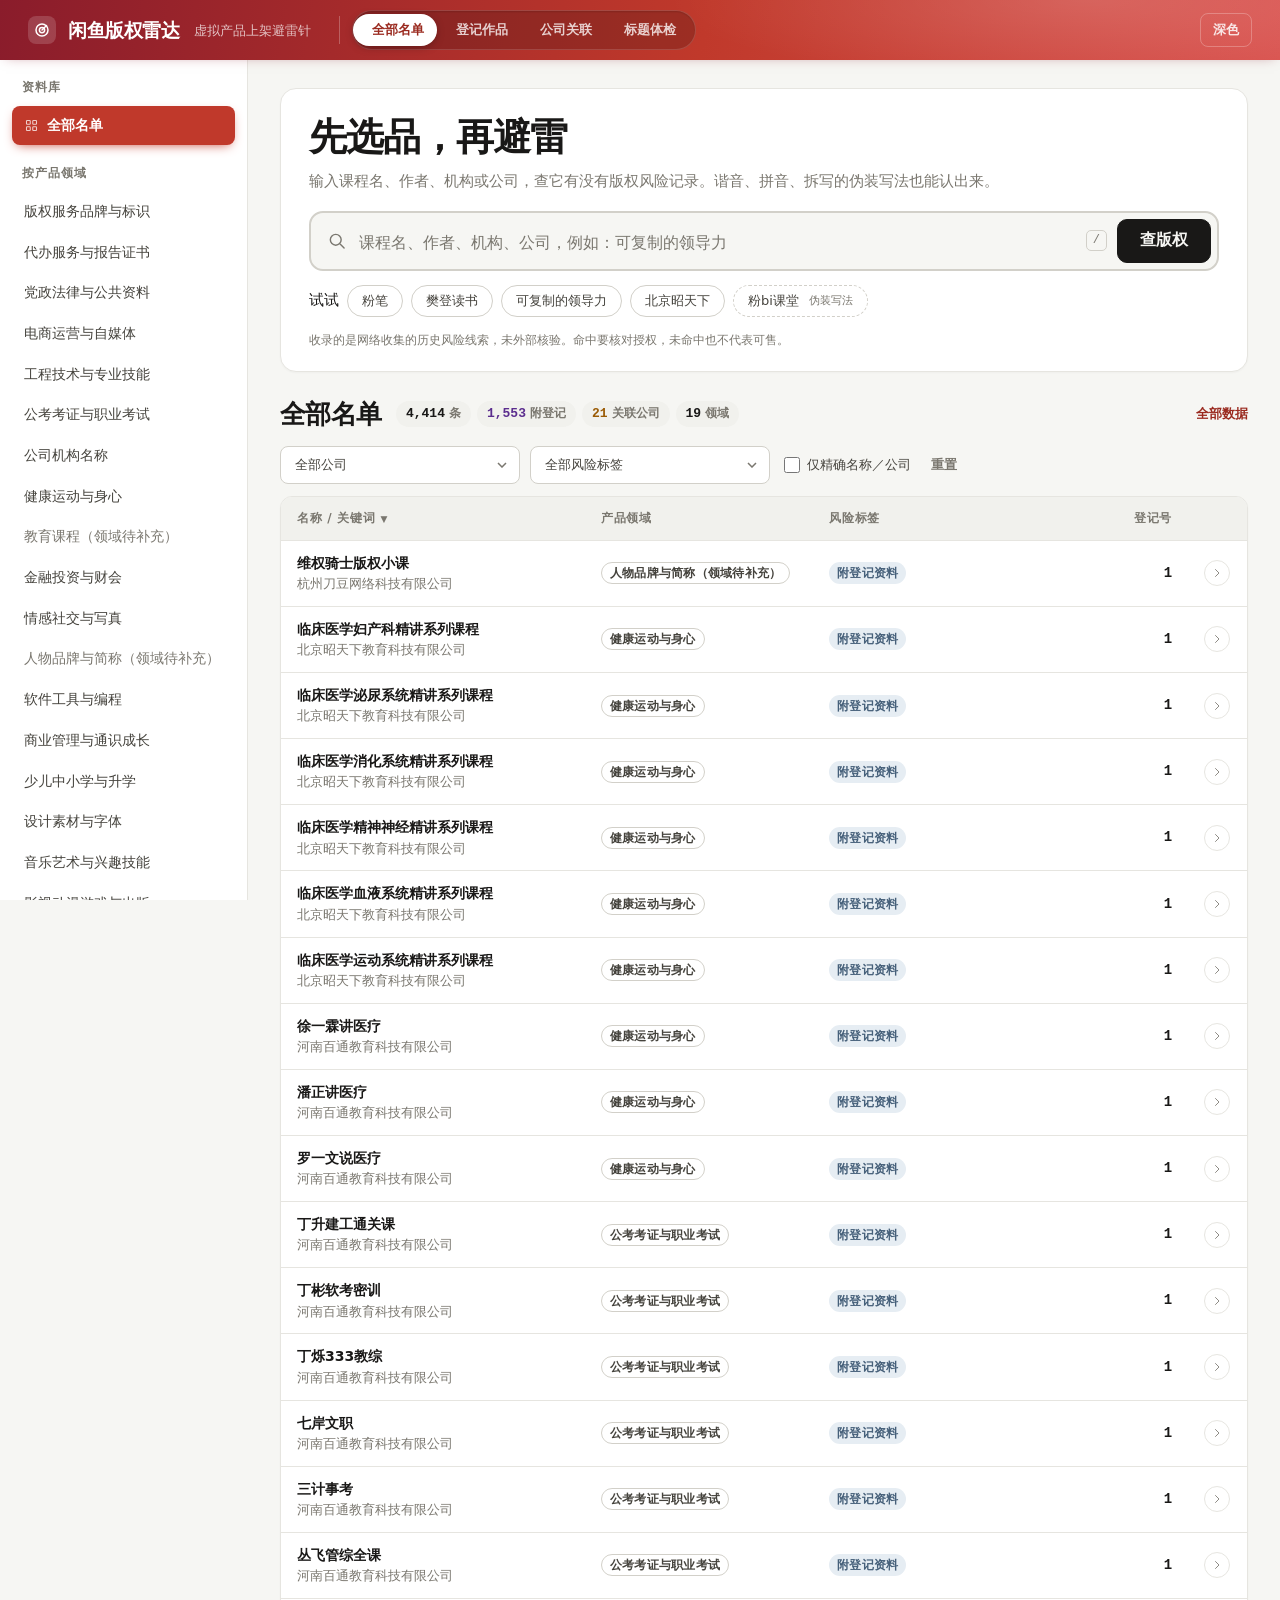
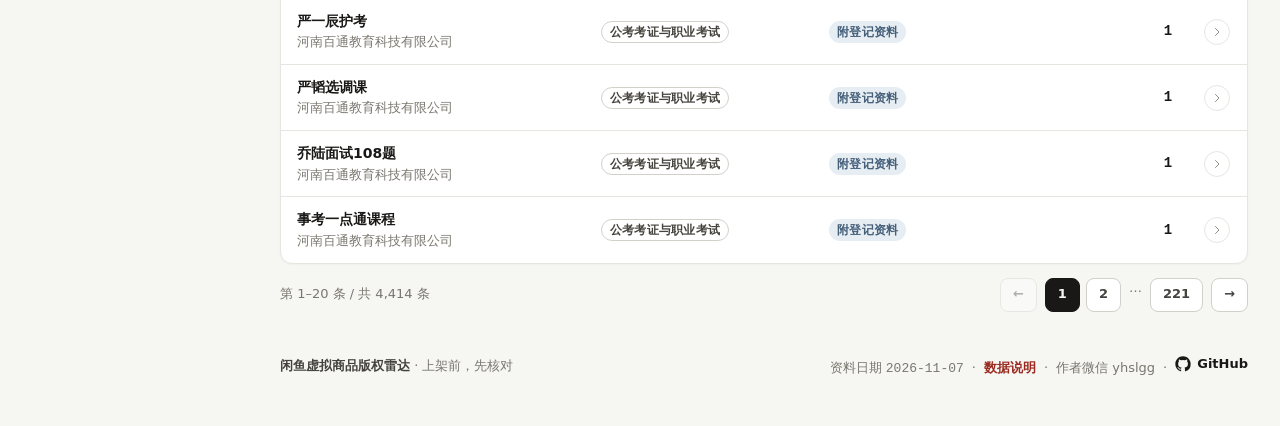
==== commit 6427852d: "并入《容易违规的产品》清单：新增 58 条名称 - 来源 S10：微信附件 Sheet1 共 428 行、394 个去重名称 - 318 个与主库一致（多为 S7），22 个并入已有名称作变体，58 " ====
--- a/index.html
+++ b/index.html
@@ -625,7 +625,7 @@
 
   <dialog id="about-dialog" class="about-dialog" aria-labelledby="about-title"><div class="dialog-top"><span class="lab">ABOUT THIS INDEX</span><button class="x close-dialog btn" aria-label="关闭数据说明"><svg class="icon"><use href="#i-close"/></svg></button></div><div class="dialog-body"><h2 id="about-title">数据与使用说明</h2><p>数据来自于网络收集，供虚拟电商选品排查参考。</p><dl class="about-list"><dt>词库日期</dt><dd id="about-date"></dd><dt>词库规模</dt><dd id="about-scale"></dd><dt>核验状态</dt><dd>未进行外部核验。风险标签不是当前平台规则，作品登记资料也不等于已核实的权利状态。</dd><dt>匹配方式</dt><dd>搜索涵盖名称、变体、公司、领域、标签与登记号。多个空格分隔的词需同时出现。“仅精确名称／公司”只比较完整名称与公司名，不做同音或简称推断。</dd><dt>分类口径</dt><dd>产品领域依据名称信息初分。信息不足的人名和简称标记为“领域待补充”。</dd><dt>数据边界</dt><dd>名单命中只提供核对线索。公司或个人被收录，不表示其存在违法行为。转售前应核对实际内容和授权。</dd><dt>伪装识别</dt><dd>搜索与标题体检会把输入和名单都归一化为拼音与首字母再比对，识别谐音、拼音、拆字与中英混写。疑似伪装命中是候选，不是结论。</dd><dt>标题体检</dt><dd>按本地词表扫描版权名、平台暗语与违禁词，给出改写建议；不是过审保证，高危题材不提供替代词。暗语词条来自两个 MIT 开源词典，只收录虚拟商品相关分类并剔除违法题材。</dd><dt>处置建议</dt><dd>详情中的“运营处置建议”由本地规则表按命中状态、产品领域与风险标签合成，是经营思路，不是法律结论。</dd><dt>本地使用</dt><dd>页面无需联网，不上传搜索词，不使用统计脚本。全部查询在本地完成。</dd><dt>许可说明</dt><dd>程序与界面采用 MIT 许可。真实名单的再分发许可需独立核对，不自动适用程序许可。</dd></dl></div></dialog>
   <div id="toast" class="toast" role="status" aria-live="polite"></div>
-  <script id="risk-data" type="application/json">{"schema_version":1,"updated_at":"2026-11-07","origin":"来自于网络收集","records":[{"id":"BL0001","name":"维权骑士版权小课","variants":["维权骑士版权小课"],"category":"人物品牌与简称（领域待补充）","object_type":"登记作品","companies":["杭州刀豆网络科技有限公司"],"labels":[],"registrations":["苏作登字-2020-A-00048407"],"verification":"unverified"},{"id":"BL0002","name":"临床医学妇产科精讲系列课程","variants":["临床医学妇产科精讲系列课程"],"category":"健康运动与身心","object_type":"登记作品","companies":["北京昭天下教育科技有限公司"],"labels":[],"registrations":["黔作登字-2025-I-01500897"],"verification":"unverified"},{"id":"BL0003","name":"临床医学泌尿系统精讲系列课程","variants":["临床医学泌尿系统精讲系列课程"],"category":"健康运动与身心","object_type":"登记作品","companies":["北京昭天下教育科技有限公司"],"labels":[],"registrations":["黔作登字-2025-I-01509936"],"verification":"unverified"},{"id":"BL0004","name":"临床医学消化系统精讲系列课程","variants":["临床医学消化系统精讲系列课程"],"category":"健康运动与身心","object_type":"登记作品","companies":["北京昭天下教育科技有限公司"],"labels":[],"registrations":["黔作登字-2025-I-01500631"],"verification":"unverified"},{"id":"BL0005","name":"临床医学精神神经精讲系列课程","variants":["临床医学精神神经精讲系列课程"],"category":"健康运动与身心","object_type":"登记作品","companies":["北京昭天下教育科技有限公司"],"labels":[],"registrations":["黔作登字-2025-I-01500898"],"verification":"unverified"},{"id":"BL0006","name":"临床医学血液系统精讲系列课程","variants":["临床医学血液系统精讲系列课程"],"category":"健康运动与身心","object_type":"登记作品","companies":["北京昭天下教育科技有限公司"],"labels":[],"registrations":["黔作登字-2025-I-01510472"],"verification":"unverified"},{"id":"BL0007","name":"临床医学运动系统精讲系列课程","variants":["临床医学运动系统精讲系列课程"],"category":"健康运动与身心","object_type":"登记作品","companies":["北京昭天下教育科技有限公司"],"labels":[],"registrations":["黔作登字-2025-I-01510476"],"verification":"unverified"},{"id":"BL0008","name":"徐一霖讲医疗","variants":["徐一霖讲医疗"],"category":"健康运动与身心","object_type":"登记作品","companies":["河南百通教育科技有限公司"],"labels":[],"registrations":["豫作登字-2024-I-00014357"],"verification":"unverified"},{"id":"BL0009","name":"潘正讲医疗","variants":["潘正讲医疗"],"category":"健康运动与身心","object_type":"登记作品","companies":["河南百通教育科技有限公司"],"labels":[],"registrations":["豫作登字-2024-I-00011092"],"verification":"unverified"},{"id":"BL0010","name":"罗一文说医疗","variants":["罗一文说医疗"],"category":"健康运动与身心","object_type":"登记作品","companies":["河南百通教育科技有限公司"],"labels":[],"registrations":["黔作登字-2024-I-01069580"],"verification":"unverified"},{"id":"BL0011","name":"丁升建工通关课","variants":["丁升建工通关课"],"category":"公考考证与职业考试","object_type":"登记作品","companies":["河南百通教育科技有限公司"],"labels":[],"registrations":["黔作登字-2023-I-00744899"],"verification":"unverified"},{"id":"BL0012","name":"丁彬软考密训","variants":["丁彬软考密训"],"category":"公考考证与职业考试","object_type":"登记作品","companies":["河南百通教育科技有限公司"],"labels":[],"registrations":["黔作登字-2024-I-01345146"],"verification":"unverified"},{"id":"BL0013","name":"丁烁333教综","variants":["丁烁333教综"],"category":"公考考证与职业考试","object_type":"登记作品","companies":["河南百通教育科技有限公司"],"labels":[],"registrations":["黔作登字-2023-I-00927069"],"verification":"unverified"},{"id":"BL0014","name":"七岸文职","variants":["七岸文职"],"category":"公考考证与职业考试","object_type":"登记作品","companies":["河南百通教育科技有限公司"],"labels":[],"registrations":["黔作登字-2024-I-01400532"],"verification":"unverified"},{"id":"BL0015","name":"三计事考","variants":["三计事考"],"category":"公考考证与职业考试","object_type":"登记作品","companies":["河南百通教育科技有限公司"],"labels":[],"registrations":["黔作登字-2024-I-01370966"],"verification":"unverified"},{"id":"BL0016","name":"丛飞管综全课","variants":["丛飞管综全课"],"category":"公考考证与职业考试","object_type":"登记作品","companies":["河南百通教育科技有限公司"],"labels":[],"registrations":["黔作登字-2023-I-00927135"],"verification":"unverified"},{"id":"BL0017","name":"严一辰护考","variants":["严一辰护考"],"category":"公考考证与职业考试","object_type":"登记作品","companies":["河南百通教育科技有限公司"],"labels":[],"registrations":["黔作登字-2023-I-00705635"],"verification":"unverified"},{"id":"BL0018","name":"严韬选调课","variants":["严韬选调课"],"category":"公考考证与职业考试","object_type":"登记作品","companies":["河南百通教育科技有限公司"],"labels":[],"registrations":["黔作登字-2025-I-01513670"],"verification":"unverified"},{"id":"BL0019","name":"乔陆面试108题","variants":["乔陆面试108题"],"category":"公考考证与职业考试","object_type":"登记作品","companies":["河南百通教育科技有限公司"],"labels":[],"registrations":["黔作登字-2024-I-01257131"],"verification":"unverified"},{"id":"BL0020","name":"事考一点通课程","variants":["事考一点通课程"],"category":"公考考证与职业考试","object_type":"登记作品","companies":["河南百通教育科技有限公司"],"labels":[],"registrations":["黔作登字-2021-I-00196367"],"verification":"unverified"},{"id":"BL0021","name":"于凡建工课","variants":["于凡建工课"],"category":"公考考证与职业考试","object_type":"登记作品","companies":["河南百通教育科技有限公司"],"labels":[],"registrations":["黔作登字-2023-I-00739908"],"verification":"unverified"},{"id":"BL0022","name":"于婉护考课","variants":["于婉护考课"],"category":"公考考证与职业考试","object_type":"登记作品","companies":["河南百通教育科技有限公司"],"labels":[],"registrations":["黔作登字-2024-I-01303647"],"verification":"unverified"},{"id":"BL0023","name":"于宴军队文职课程","variants":["于宴军队文职课程"],"category":"公考考证与职业考试","object_type":"登记作品","companies":["河南百通教育科技有限公司"],"labels":[],"registrations":["鲁作登字-2022-I-00816533"],"verification":"unverified"},{"id":"BL0024","name":"于晖事考课","variants":["于晖事考课"],"category":"公考考证与职业考试","object_type":"登记作品","companies":["河南百通教育科技有限公司"],"labels":[],"registrations":["黔作登字-2023-I-00905574"],"verification":"unverified"},{"id":"BL0025","name":"于晖公基点拨课","variants":["于晖公基点拨课"],"category":"公考考证与职业考试","object_type":"登记作品","companies":["河南百通教育科技有限公司"],"labels":[],"registrations":["黔作登字-2024-I-01030307"],"verification":"unverified"},{"id":"BL0026","name":"于晖综应点拨课","variants":["于晖综应点拨课"],"category":"公考考证与职业考试","object_type":"登记作品","companies":["河南百通教育科技有限公司"],"labels":[],"registrations":["黔作登字-2024-I-01042417"],"verification":"unverified"},{"id":"BL0027","name":"于杨社工课","variants":["于杨社工课"],"category":"公考考证与职业考试","object_type":"登记作品","companies":["河南悟勤教育咨询有限公司"],"labels":[],"registrations":["甘作登字-2023-I-00003522"],"verification":"unverified"},{"id":"BL0028","name":"于欣社会工作者","variants":["于欣社会工作者"],"category":"公考考证与职业考试","object_type":"登记作品","companies":["河南百通教育科技有限公司"],"labels":[],"registrations":["黔作登字-2023-I-00731476"],"verification":"unverified"},{"id":"BL0029","name":"于淮事考","variants":["于淮事考"],"category":"公考考证与职业考试","object_type":"登记作品","companies":["河南百通教育科技有限公司"],"labels":[],"registrations":["黔作登字-2025-I-01567194"],"verification":"unverified"},{"id":"BL0030","name":"于淮国企课","variants":["于淮国企课"],"category":"公考考证与职业考试","object_type":"登记作品","companies":["河南百通教育科技有限公司"],"labels":[],"registrations":["黔作登字-2023-I-00905479"],"verification":"unverified"},{"id":"BL0031","name":"于鹿南专升本","variants":["于鹿南专升本"],"category":"公考考证与职业考试","object_type":"登记作品","companies":["河南百通教育科技有限公司"],"labels":[],"registrations":["黔作登字-2024-I-01472728"],"verification":"unverified"},{"id":"BL0032","name":"付守疆公安辅警特训课","variants":["付守疆公安辅警特训课"],"category":"公考考证与职业考试","object_type":"登记作品","companies":["河南百通教育科技有限公司"],"labels":[],"registrations":["黔作登字-2024-I-01459235"],"verification":"unverified"},{"id":"BL0033","name":"任涵建工课","variants":["任涵建工课"],"category":"公考考证与职业考试","object_type":"登记作品","companies":["河南百通教育科技有限公司"],"labels":[],"registrations":["黔作登字-2024-I-01411274"],"verification":"unverified"},{"id":"BL0034","name":"何一成建工通关课","variants":["何一成建工通关课"],"category":"公考考证与职业考试","object_type":"登记作品","companies":["河南百通教育科技有限公司"],"labels":[],"registrations":["黔作登字-2024-I-01427443"],"verification":"unverified"},{"id":"BL0035","name":"余征三支一扶","variants":["余征三支一扶"],"category":"公考考证与职业考试","object_type":"登记作品","companies":["河南百通教育科技有限公司"],"labels":[],"registrations":["黔作登字-2025-I-01546967"],"verification":"unverified"},{"id":"BL0036","name":"余征军队文职","variants":["余征军队文职"],"category":"公考考证与职业考试","object_type":"登记作品","companies":["河南百通教育科技有限公司"],"labels":[],"registrations":["黔作登字-2024-I-01145193"],"verification":"unverified"},{"id":"BL0037","name":"元如清职称药师","variants":["元如清职称药师"],"category":"公考考证与职业考试","object_type":"登记作品","companies":["河南百通教育科技有限公司"],"labels":[],"registrations":["黔作登字-2025-I-01497233"],"verification":"unverified"},{"id":"BL0038","name":"元宋三支特训课","variants":["元宋三支特训课"],"category":"公考考证与职业考试","object_type":"登记作品","companies":["河南百通教育科技有限公司"],"labels":[],"registrations":["鲁作登字-2022-I-00777577"],"verification":"unverified"},{"id":"BL0039","name":"关盈招教课","variants":["关盈招教课"],"category":"公考考证与职业考试","object_type":"登记作品","companies":["河南百通教育科技有限公司"],"labels":[],"registrations":["黔作登字-2023-I-00762763"],"verification":"unverified"},{"id":"BL0040","name":"关知语讲教资","variants":["关知语讲教资"],"category":"公考考证与职业考试","object_type":"登记作品","companies":["河南百通教育科技有限公司"],"labels":[],"registrations":["黔作登字-2024-I-01267719"],"verification":"unverified"},{"id":"BL0041","name":"冉东升国企全课","variants":["冉东升国企全课"],"category":"公考考证与职业考试","object_type":"登记作品","companies":["河南百通教育科技有限公司"],"labels":[],"registrations":["黔作登字-2024-I-01145169"],"verification":"unverified"},{"id":"BL0042","name":"冉东升讲铁路","variants":["冉东升讲铁路"],"category":"公考考证与职业考试","object_type":"登记作品","companies":["河南百通教育科技有限公司"],"labels":[],"registrations":["黔作登字-2024-I-01444613"],"verification":"unverified"},{"id":"BL0043","name":"冉静公安进阶课","variants":["冉静公安进阶课"],"category":"公考考证与职业考试","object_type":"登记作品","companies":["河南百通教育科技有限公司"],"labels":[],"registrations":["黔作登字-2021-I-00229676"],"verification":"unverified"},{"id":"BL0044","name":"冯力辅警全课","variants":["冯力辅警全课"],"category":"公考考证与职业考试","object_type":"登记作品","companies":["河南百通教育科技有限公司"],"labels":[],"registrations":["黔作登字-2024-I-01459238"],"verification":"unverified"},{"id":"BL0045","name":"冯源国企课","variants":["冯源国企课"],"category":"公考考证与职业考试","object_type":"登记作品","companies":["河南百通教育科技有限公司"],"labels":[],"registrations":["黔作登字-2024-I-01259672"],"verification":"unverified"},{"id":"BL0046","name":"冯源讲烟草","variants":["冯源讲烟草"],"category":"公考考证与职业考试","object_type":"登记作品","companies":["河南百通教育科技有限公司"],"labels":[],"registrations":["黔作登字-2024-I-01444543"],"verification":"unverified"},{"id":"BL0047","name":"冯茗执业兽医","variants":["冯茗执业兽医"],"category":"公考考证与职业考试","object_type":"登记作品","companies":["河南百通教育科技有限公司"],"labels":[],"registrations":["黔作登字-2025-I-01497244"],"verification":"unverified"},{"id":"BL0048","name":"冷欣职称药师","variants":["冷欣职称药师"],"category":"公考考证与职业考试","object_type":"登记作品","companies":["河南百通教育科技有限公司"],"labels":[],"registrations":["黔作登字-2024-I-01427445"],"verification":"unverified"},{"id":"BL0049","name":"凹凸法考","variants":["凹凸法考"],"category":"公考考证与职业考试","object_type":"登记作品","companies":["河南百通教育科技有限公司"],"labels":[],"registrations":["黔作登字-2021-I-00243128"],"verification":"unverified"},{"id":"BL0050","name":"刘子欧招教课","variants":["刘子欧招教课"],"category":"公考考证与职业考试","object_type":"登记作品","companies":["河南百通教育科技有限公司"],"labels":[],"registrations":["黔作登字-2024-I-01237765"],"verification":"unverified"},{"id":"BL0051","name":"刘子欧教师说","variants":["刘子欧教师说"],"category":"公考考证与职业考试","object_type":"登记作品","companies":["河南百通教育科技有限公司"],"labels":[],"registrations":["黔作登字-2024-I-01241270"],"verification":"unverified"},{"id":"BL0052","name":"刘帆说面试","variants":["刘帆说面试"],"category":"公考考证与职业考试","object_type":"登记作品","companies":["河南百通教育科技有限公司"],"labels":[],"registrations":["黔作登字-2023-I-00927128"],"verification":"unverified"},{"id":"BL0053","name":"刘晓楠事考","variants":["刘晓楠事考"],"category":"公考考证与职业考试","object_type":"登记作品","companies":["河南百通教育科技有限公司"],"labels":[],"registrations":["黔作登字-2025-I-01619543"],"verification":"unverified"},{"id":"BL0054","name":"刘舒文护编特训课","variants":["刘舒文护编特训课"],"category":"公考考证与职业考试","object_type":"登记作品","companies":["河南百通教育科技有限公司"],"labels":[],"registrations":["黔作登字-2024-I-01332179"],"verification":"unverified"},{"id":"BL0055","name":"卓文成软考","variants":["卓文成软考"],"category":"公考考证与职业考试","object_type":"登记作品","companies":["河南百通教育科技有限公司"],"labels":[],"registrations":["黔作登字-2024-I-01472724"],"verification":"unverified"},{"id":"BL0056","name":"卓江国聘","variants":["卓江国聘"],"category":"公考考证与职业考试","object_type":"登记作品","companies":["河南百通教育科技有限公司"],"labels":[],"registrations":["黔作登字-2024-I-01370968"],"verification":"unverified"},{"id":"BL0057","name":"南子晴面试进阶课","variants":["南子晴面试进阶课"],"category":"公考考证与职业考试","object_type":"登记作品","companies":["河南百通教育科技有限公司"],"labels":[],"registrations":["黔作登字-2023-I-00762923"],"verification":"unverified"},{"id":"BL0058","name":"卢妍执业医师","variants":["卢妍执业医师"],"category":"公考考证与职业考试","object_type":"登记作品","companies":["河南百通教育科技有限公司"],"labels":[],"registrations":["黔作登字-2024-I-01472742"],"verification":"unverified"},{"id":"BL0059","name":"卫书职称药师","variants":["卫书职称药师"],"category":"公考考证与职业考试","object_type":"登记作品","companies":["河南百通教育科技有限公司"],"labels":[],"registrations":["黔作登字-2024-I-01444536"],"verification":"unverified"},{"id":"BL0060","name":"卫书药考","variants":["卫书药考"],"category":"公考考证与职业考试","object_type":"登记作品","companies":["河南百通教育科技有限公司"],"labels":[],"registrations":["黔作登字-2024-I-01472730"],"verification":"unverified"},{"id":"BL0061","name":"卫昕军队文职","variants":["卫昕军队文职"],"category":"公考考证与职业考试","object_type":"登记作品","companies":["河南百通教育科技有限公司"],"labels":[],"registrations":["黔作登字-2024-I-01269234"],"verification":"unverified"},{"id":"BL0062","name":"叶一文公考课","variants":["叶一文公考课"],"category":"公考考证与职业考试","object_type":"登记作品","companies":["河南百通教育科技有限公司"],"labels":[],"registrations":["黔作登字-2021-I-00373171"],"verification":"unverified"},{"id":"BL0063","name":"叶云州三支一扶课程","variants":["叶云州三支一扶课程"],"category":"公考考证与职业考试","object_type":"登记作品","companies":["河南百通教育科技有限公司"],"labels":[],"registrations":["鲁作登字-2022-I-00784651"],"verification":"unverified"},{"id":"BL0064","name":"叶冉社工课","variants":["叶冉社工课"],"category":"公考考证与职业考试","object_type":"登记作品","companies":["河南百通教育科技有限公司"],"labels":[],"registrations":["黔作登字-2023-I-00735960"],"verification":"unverified"},{"id":"BL0065","name":"叶军军队文职课","variants":["叶军军队文职课"],"category":"公考考证与职业考试","object_type":"登记作品","companies":["河南百通教育科技有限公司"],"labels":[],"registrations":["鲁作登字-2022-I-00828336"],"verification":"unverified"},{"id":"BL0066","name":"叶千里导游课","variants":["叶千里导游课"],"category":"公考考证与职业考试","object_type":"登记作品","companies":["河南百通教育科技有限公司"],"labels":[],"registrations":["黔作登字-2024-I-01371002"],"verification":"unverified"},{"id":"BL0067","name":"叶子涵军队文职","variants":["叶子涵军队文职"],"category":"公考考证与职业考试","object_type":"登记作品","companies":["河南百通教育科技有限公司"],"labels":[],"registrations":["黔作登字-2023-I-00764127"],"verification":"unverified"},{"id":"BL0068","name":"叶小希专升本系统课","variants":["叶小希专升本系统课"],"category":"公考考证与职业考试","object_type":"登记作品","companies":["河南百通教育科技有限公司"],"labels":[],"registrations":["黔作登字-2024-I-01427456"],"verification":"unverified"},{"id":"BL0069","name":"叶小文公考课","variants":["叶小文公考课"],"category":"公考考证与职业考试","object_type":"登记作品","companies":["河南百通教育科技有限公司"],"labels":[],"registrations":["黔作登字-2021-I-00270115"],"verification":"unverified"},{"id":"BL0070","name":"叶峰公安特训课","variants":["叶峰公安特训课"],"category":"公考考证与职业考试","object_type":"登记作品","companies":["河南百通教育科技有限公司"],"labels":[],"registrations":["黔作登字-2023-I-00762760"],"verification":"unverified"},{"id":"BL0071","name":"叶月护考","variants":["叶月护考"],"category":"公考考证与职业考试","object_type":"登记作品","companies":["河南百通教育科技有限公司"],"labels":[],"registrations":["黔作登字-2023-I-00978879"],"verification":"unverified"},{"id":"BL0072","name":"叶铭选调全课","variants":["叶铭选调全课"],"category":"公考考证与职业考试","object_type":"登记作品","companies":["河南百通教育科技有限公司"],"labels":[],"registrations":["鲁作登字-2023-I-00075302"],"verification":"unverified"},{"id":"BL0073","name":"叶非凡城乡规划师","variants":["叶非凡城乡规划师"],"category":"公考考证与职业考试","object_type":"登记作品","companies":["河南百通教育科技有限公司"],"labels":[],"registrations":["黔作登字-2024-I-01237776"],"verification":"unverified"},{"id":"BL0074","name":"司凌军队文职","variants":["司凌军队文职"],"category":"公考考证与职业考试","object_type":"登记作品","companies":["河南百通教育科技有限公司"],"labels":[],"registrations":["黔作登字-2023-I-00765808"],"verification":"unverified"},{"id":"BL0075","name":"司宇公安实战课","variants":["司宇公安实战课"],"category":"公考考证与职业考试","object_type":"登记作品","companies":["河南百通教育科技有限公司"],"labels":[],"registrations":["甘作登字-2022-I-00027431"],"verification":"unverified"},{"id":"BL0076","name":"司小君三支全课","variants":["司小君三支全课"],"category":"公考考证与职业考试","object_type":"登记作品","companies":["河南百通教育科技有限公司"],"labels":[],"registrations":["鲁作登字-2022-I-00743308"],"verification":"unverified"},{"id":"BL0077","name":"司小雨遴选宝典","variants":["司小雨遴选宝典"],"category":"公考考证与职业考试","object_type":"登记作品","companies":["河南百通教育科技有限公司"],"labels":[],"registrations":["鲁作登字-2022-I-00798755"],"verification":"unverified"},{"id":"BL0078","name":"司青执业兽医","variants":["司青执业兽医"],"category":"公考考证与职业考试","object_type":"登记作品","companies":["河南百通教育科技有限公司"],"labels":[],"registrations":["黔作登字-2025-I-01546963"],"verification":"unverified"},{"id":"BL0079","name":"吕凌专升本","variants":["吕凌专升本"],"category":"公考考证与职业考试","object_type":"登记作品","companies":["河南百通教育科技有限公司"],"labels":[],"registrations":["黔作登字-2024-I-01472746"],"verification":"unverified"},{"id":"BL0080","name":"吕子全医编","variants":["吕子全医编"],"category":"公考考证与职业考试","object_type":"登记作品","companies":["河南百通教育科技有限公司"],"labels":[],"registrations":["黔作登字-2024-I-01345158"],"verification":"unverified"},{"id":"BL0081","name":"周禾讲教资","variants":["周禾讲教资"],"category":"公考考证与职业考试","object_type":"登记作品","companies":["河南百通教育科技有限公司"],"labels":[],"registrations":["黔作登字-2024-I-01257130"],"verification":"unverified"},{"id":"BL0082","name":"唐则建工特训课","variants":["唐则建工特训课"],"category":"公考考证与职业考试","object_type":"登记作品","companies":["河南百通教育科技有限公司"],"labels":[],"registrations":["黔作登字-2024-I-01069576"],"verification":"unverified"},{"id":"BL0083","name":"唐则综应课","variants":["唐则综应课"],"category":"公考考证与职业考试","object_type":"登记作品","companies":["河南百通教育科技有限公司"],"labels":[],"registrations":["黔作登字-2025-I-01553090"],"verification":"unverified"},{"id":"BL0084","name":"唐欢招教课","variants":["唐欢招教课"],"category":"公考考证与职业考试","object_type":"登记作品","companies":["河南百通教育科技有限公司"],"labels":[],"registrations":["黔作登字-2023-I-00763834"],"verification":"unverified"},{"id":"BL0085","name":"唐驰专升本","variants":["唐驰专升本"],"category":"公考考证与职业考试","object_type":"登记作品","companies":["河南百通教育科技有限公司"],"labels":[],"registrations":["黔作登字-2024-I-01427410"],"verification":"unverified"},{"id":"BL0086","name":"夏凯讲面试108题","variants":["夏凯讲面试108题"],"category":"公考考证与职业考试","object_type":"登记作品","companies":["河南百通教育科技有限公司"],"labels":[],"registrations":["黔作登字-2023-I-00762716"],"verification":"unverified"},{"id":"BL0087","name":"夏烨讲消防","variants":["夏烨讲消防"],"category":"公考考证与职业考试","object_type":"登记作品","companies":["河南百通教育科技有限公司"],"labels":[],"registrations":["黔作登字-2025-I-01513669"],"verification":"unverified"},{"id":"BL0088","name":"夏言之事考通关课","variants":["夏言之事考通关课"],"category":"公考考证与职业考试","object_type":"登记作品","companies":["河南百通教育科技有限公司"],"labels":[],"registrations":["黔作登字-2023-I-00740285"],"verification":"unverified"},{"id":"BL0089","name":"夏言之综应进阶课","variants":["夏言之综应进阶课"],"category":"公考考证与职业考试","object_type":"登记作品","companies":["河南百通教育科技有限公司"],"labels":[],"registrations":["甘作登字-2023-I-00007771"],"verification":"unverified"},{"id":"BL0090","name":"大贞说教资","variants":["大贞说教资"],"category":"公考考证与职业考试","object_type":"登记作品","companies":["河南百通教育科技有限公司"],"labels":[],"registrations":["黔作登字-2024-I-01241276"],"verification":"unverified"},{"id":"BL0091","name":"大飞学长考研课","variants":["大飞学长考研课"],"category":"公考考证与职业考试","object_type":"登记作品","companies":["河南百通教育科技有限公司"],"labels":[],"registrations":["黔作登字-2023-I-00927104"],"verification":"unverified"},{"id":"BL0092","name":"姜宇遴选全课","variants":["姜宇遴选全课"],"category":"公考考证与职业考试","object_type":"登记作品","companies":["河南百通教育科技有限公司"],"labels":[],"registrations":["黔作登字-2023-I-00764126"],"verification":"unverified"},{"id":"BL0093","name":"姜庭招教课","variants":["姜庭招教课"],"category":"公考考证与职业考试","object_type":"登记作品","companies":["河南百通教育科技有限公司"],"labels":[],"registrations":["黔作登字-2024-I-01472750"],"verification":"unverified"},{"id":"BL0094","name":"姜思成军队文职课","variants":["姜思成军队文职课"],"category":"公考考证与职业考试","object_type":"登记作品","companies":["河南百通教育科技有限公司"],"labels":[],"registrations":["甘作登字-2022-I-00034372"],"verification":"unverified"},{"id":"BL0095","name":"姜敏综应课","variants":["姜敏综应课"],"category":"公考考证与职业考试","object_type":"登记作品","companies":["河南百通教育科技有限公司"],"labels":[],"registrations":["黔作登字-2024-I-01390375"],"verification":"unverified"},{"id":"BL0096","name":"姜辰医编","variants":["姜辰医编"],"category":"公考考证与职业考试","object_type":"登记作品","companies":["河南百通教育科技有限公司"],"labels":[],"registrations":["黔作登字-2023-I-00979786"],"verification":"unverified"},{"id":"BL0097","name":"孔一鸣公基速效课","variants":["孔一鸣公基速效课"],"category":"公考考证与职业考试","object_type":"登记作品","companies":["河南百通教育科技有限公司"],"labels":[],"registrations":["黔作登字-2021-I-00232421"],"verification":"unverified"},{"id":"BL0098","name":"孔名扬公考","variants":["孔名扬公考"],"category":"公考考证与职业考试","object_type":"登记作品","companies":["河南百通教育科技有限公司"],"labels":[],"registrations":["黔作登字-2023-I-00762765"],"verification":"unverified"},{"id":"BL0099","name":"孔睿遴选宝典","variants":["孔睿遴选宝典"],"category":"公考考证与职业考试","object_type":"登记作品","companies":["河南百通教育科技有限公司"],"labels":[],"registrations":["黔作登字-2023-I-00763520"],"verification":"unverified"},{"id":"BL0100","name":"孙一哲三支全课","variants":["孙一哲三支全课"],"category":"公考考证与职业考试","object_type":"登记作品","companies":["河南百通教育科技有限公司"],"labels":[],"registrations":["黔作登字-2023-I-00779130"],"verification":"unverified"},{"id":"BL0101","name":"孙思语药考","variants":["孙思语药考"],"category":"公考考证与职业考试","object_type":"登记作品","companies":["河南百通教育科技有限公司"],"labels":[],"registrations":["黔作登字-2024-I-01267712"],"verification":"unverified"},{"id":"BL0102","name":"孙辰三支一扶","variants":["孙辰三支一扶"],"category":"公考考证与职业考试","object_type":"登记作品","companies":["河南百通教育科技有限公司"],"labels":[],"registrations":["黔作登字-2024-I-01079891"],"verification":"unverified"},{"id":"BL0103","name":"孙铭军队文职","variants":["孙铭军队文职"],"category":"公考考证与职业考试","object_type":"登记作品","companies":["河南百通教育科技有限公司"],"labels":[],"registrations":["黔作登字-2023-I-00762767"],"verification":"unverified"},{"id":"BL0104","name":"孟不凡招教拔高课","variants":["孟不凡招教拔高课"],"category":"公考考证与职业考试","object_type":"登记作品","companies":["河南百通教育科技有限公司"],"labels":[],"registrations":["黔作登字-2021-I-00206485"],"verification":"unverified"},{"id":"BL0105","name":"孟不凡教资课","variants":["孟不凡教资课"],"category":"公考考证与职业考试","object_type":"登记作品","companies":["河南百通教育科技有限公司"],"labels":[],"registrations":["黔作登字-2021-I-00322548"],"verification":"unverified"},{"id":"BL0106","name":"孟不凡结构化108题","variants":["孟不凡结构化108题"],"category":"公考考证与职业考试","object_type":"登记作品","companies":["河南百通教育科技有限公司"],"labels":[],"registrations":["黔作登字-2024-I-01160490"],"verification":"unverified"},{"id":"BL0107","name":"孟云星职称药师","variants":["孟云星职称药师"],"category":"公考考证与职业考试","object_type":"登记作品","companies":["河南百通教育科技有限公司"],"labels":[],"registrations":["黔作登字-2024-I-01427415"],"verification":"unverified"},{"id":"BL0108","name":"孟千成公基","variants":["孟千成公基"],"category":"公考考证与职业考试","object_type":"登记作品","companies":["河南百通教育科技有限公司"],"labels":[],"registrations":["黔作登字-2024-I-01237731"],"verification":"unverified"},{"id":"BL0109","name":"孟呈医编特训课","variants":["孟呈医编特训课"],"category":"公考考证与职业考试","object_type":"登记作品","companies":["河南百通教育科技有限公司"],"labels":[],"registrations":["黔作登字-2023-I-00927113"],"verification":"unverified"},{"id":"BL0110","name":"孟呈医面通","variants":["孟呈医面通"],"category":"公考考证与职业考试","object_type":"登记作品","companies":["河南百通教育科技有限公司"],"labels":[],"registrations":["黔作登字-2024-I-01069591"],"verification":"unverified"},{"id":"BL0111","name":"孟思言国企课","variants":["孟思言国企课"],"category":"公考考证与职业考试","object_type":"登记作品","companies":["河南百通教育科技有限公司"],"labels":[],"registrations":["黔作登字-2023-I-00938820"],"verification":"unverified"},{"id":"BL0112","name":"孟辰专升本","variants":["孟辰专升本"],"category":"公考考证与职业考试","object_type":"登记作品","companies":["河南百通教育科技有限公司"],"labels":[],"registrations":["黔作登字-2023-I-00938236"],"verification":"unverified"},{"id":"BL0113","name":"宁小文333教综全课","variants":["宁小文333教综全课"],"category":"公考考证与职业考试","object_type":"登记作品","companies":["河南百通教育科技有限公司"],"labels":[],"registrations":["黔作登字-2023-I-00905587"],"verification":"unverified"},{"id":"BL0114","name":"宁小文考研","variants":["宁小文考研"],"category":"公考考证与职业考试","object_type":"登记作品","companies":["河南百通教育科技有限公司"],"labels":[],"registrations":["黔作登字-2025-I-01581562"],"verification":"unverified"},{"id":"BL0115","name":"宁小松事考通关课","variants":["宁小松事考通关课"],"category":"公考考证与职业考试","object_type":"登记作品","companies":["河南百通教育科技有限公司"],"labels":[],"registrations":["黔作登字-2021-I-00292312"],"verification":"unverified"},{"id":"BL0116","name":"宁虹考研333","variants":["宁虹考研333"],"category":"公考考证与职业考试","object_type":"登记作品","companies":["河南百通教育科技有限公司"],"labels":[],"registrations":["鲁作登字-2023-I-00715587"],"verification":"unverified"},{"id":"BL0117","name":"宁诵软考","variants":["宁诵软考"],"category":"公考考证与职业考试","object_type":"登记作品","companies":["河南百通教育科技有限公司"],"labels":[],"registrations":["黔作登字-2024-I-01120500"],"verification":"unverified"},{"id":"BL0118","name":"宋一林软考","variants":["宋一林软考"],"category":"公考考证与职业考试","object_type":"登记作品","companies":["河南百通教育科技有限公司"],"labels":[],"registrations":["黔作登字-2024-I-01102120"],"verification":"unverified"},{"id":"BL0119","name":"宋一鸣医考","variants":["宋一鸣医考"],"category":"公考考证与职业考试","object_type":"登记作品","companies":["河南百通教育科技有限公司"],"labels":[],"registrations":["黔作登字-2024-I-01069610"],"verification":"unverified"},{"id":"BL0120","name":"宋一鸣执业兽医","variants":["宋一鸣执业兽医"],"category":"公考考证与职业考试","object_type":"登记作品","companies":["河南百通教育科技有限公司"],"labels":[],"registrations":["黔作登字-2025-I-01546976"],"verification":"unverified"},{"id":"BL0121","name":"宋南希护考","variants":["宋南希护考"],"category":"公考考证与职业考试","object_type":"登记作品","companies":["河南百通教育科技有限公司"],"labels":[],"registrations":["黔作登字-2024-I-01400487"],"verification":"unverified"},{"id":"BL0122","name":"宋启飞医编特训课","variants":["宋启飞医编特训课"],"category":"公考考证与职业考试","object_type":"登记作品","companies":["河南百通教育科技有限公司"],"labels":[],"registrations":["黔作登字-2023-I-00979826"],"verification":"unverified"},{"id":"BL0123","name":"宋子夏面试106题","variants":["宋子夏面试106题"],"category":"公考考证与职业考试","object_type":"登记作品","companies":["河南百通教育科技有限公司"],"labels":[],"registrations":["黔作登字-2024-I-01472732"],"verification":"unverified"},{"id":"BL0124","name":"宋子夏面试思维课","variants":["宋子夏面试思维课"],"category":"公考考证与职业考试","object_type":"登记作品","companies":["河南百通教育科技有限公司"],"labels":[],"registrations":["黔作登字-2021-I-00237399"],"verification":"unverified"},{"id":"BL0125","name":"宋文君三支全课","variants":["宋文君三支全课"],"category":"公考考证与职业考试","object_type":"登记作品","companies":["河南百通教育科技有限公司"],"labels":[],"registrations":["黔作登字-2025-I-01581566"],"verification":"unverified"},{"id":"BL0126","name":"宋林格医编","variants":["宋林格医编"],"category":"公考考证与职业考试","object_type":"登记作品","companies":["河南百通教育科技有限公司"],"labels":[],"registrations":["黔作登字-2023-I-00979506"],"verification":"unverified"},{"id":"BL0127","name":"宋柯妍教资通关课","variants":["宋柯妍教资通关课"],"category":"公考考证与职业考试","object_type":"登记作品","companies":["河南百通教育科技有限公司"],"labels":[],"registrations":["黔作登字-2024-I-01241272"],"verification":"unverified"},{"id":"BL0128","name":"宋淮选调通关课","variants":["宋淮选调通关课"],"category":"公考考证与职业考试","object_type":"登记作品","companies":["河南百通教育科技有限公司"],"labels":[],"registrations":["黔作登字-2024-I-01371041"],"verification":"unverified"},{"id":"BL0129","name":"宋衡遴选全课","variants":["宋衡遴选全课"],"category":"公考考证与职业考试","object_type":"登记作品","companies":["河南百通教育科技有限公司"],"labels":[],"registrations":["鲁作登字-2022-I-00762544"],"verification":"unverified"},{"id":"BL0130","name":"宋钧军队文职","variants":["宋钧军队文职"],"category":"公考考证与职业考试","object_type":"登记作品","companies":["河南百通教育科技有限公司"],"labels":[],"registrations":["黔作登字-2023-I-00763830"],"verification":"unverified"},{"id":"BL0131","name":"宋钧执业医师","variants":["宋钧执业医师"],"category":"公考考证与职业考试","object_type":"登记作品","companies":["河南百通教育科技有限公司"],"labels":[],"registrations":["黔作登字-2024-I-01069608"],"verification":"unverified"},{"id":"BL0132","name":"宋鸣飞社工全课","variants":["宋鸣飞社工全课"],"category":"公考考证与职业考试","object_type":"登记作品","companies":["河南百通教育科技有限公司"],"labels":[],"registrations":["黔作登字-2024-I-01120494"],"verification":"unverified"},{"id":"BL0133","name":"宣夕文公基提分课","variants":["宣夕文公基提分课"],"category":"公考考证与职业考试","object_type":"登记作品","companies":["河南百通教育科技有限公司"],"labels":[],"registrations":["黔作登字-2023-I-00764151"],"verification":"unverified"},{"id":"BL0134","name":"小宝学长公考","variants":["小宝学长公考"],"category":"公考考证与职业考试","object_type":"登记作品","companies":["河南百通教育科技有限公司"],"labels":[],"registrations":["黔作登字-2025-I-01581561"],"verification":"unverified"},{"id":"BL0135","name":"尤齐事考","variants":["尤齐事考"],"category":"公考考证与职业考试","object_type":"登记作品","companies":["河南百通教育科技有限公司"],"labels":[],"registrations":["黔作登字-2024-I-01459212"],"verification":"unverified"},{"id":"BL0136","name":"尤齐广东事考","variants":["尤齐广东事考"],"category":"公考考证与职业考试","object_type":"登记作品","companies":["河南百通教育科技有限公司"],"labels":[],"registrations":["黔作登字-2025-I-01622817"],"verification":"unverified"},{"id":"BL0137","name":"崇斌医考","variants":["崇斌医考"],"category":"公考考证与职业考试","object_type":"登记作品","companies":["河南百通教育科技有限公司"],"labels":[],"registrations":["黔作登字-2024-I-01390371"],"verification":"unverified"},{"id":"BL0138","name":"崔一璟职称药师","variants":["崔一璟职称药师"],"category":"公考考证与职业考试","object_type":"登记作品","companies":["河南百通教育科技有限公司"],"labels":[],"registrations":["黔作登字-2024-I-01427440"],"verification":"unverified"},{"id":"BL0139","name":"崔岸综应课","variants":["崔岸综应课"],"category":"公考考证与职业考试","object_type":"登记作品","companies":["河南百通教育科技有限公司"],"labels":[],"registrations":["黔作登字-2024-I-01267722"],"verification":"unverified"},{"id":"BL0140","name":"崔欣执业医师","variants":["崔欣执业医师"],"category":"公考考证与职业考试","object_type":"登记作品","companies":["河南百通教育科技有限公司"],"labels":[],"registrations":["黔作登字-2024-I-01069609"],"verification":"unverified"},{"id":"BL0141","name":"崔胜三支全课","variants":["崔胜三支全课"],"category":"公考考证与职业考试","object_type":"登记作品","companies":["河南百通教育科技有限公司"],"labels":[],"registrations":["鲁作登字-2022-I-00759602"],"verification":"unverified"},{"id":"BL0142","name":"崔雪教资速成课","variants":["崔雪教资速成课"],"category":"公考考证与职业考试","object_type":"登记作品","companies":["河南百通教育科技有限公司"],"labels":[],"registrations":["黔作登字-2024-I-01237758"],"verification":"unverified"},{"id":"BL0143","name":"崔鹏公基提分课","variants":["崔鹏公基提分课"],"category":"公考考证与职业考试","object_type":"登记作品","companies":["河南百通教育科技有限公司"],"labels":[],"registrations":["鲁作登字-2022-I-00831337"],"verification":"unverified"}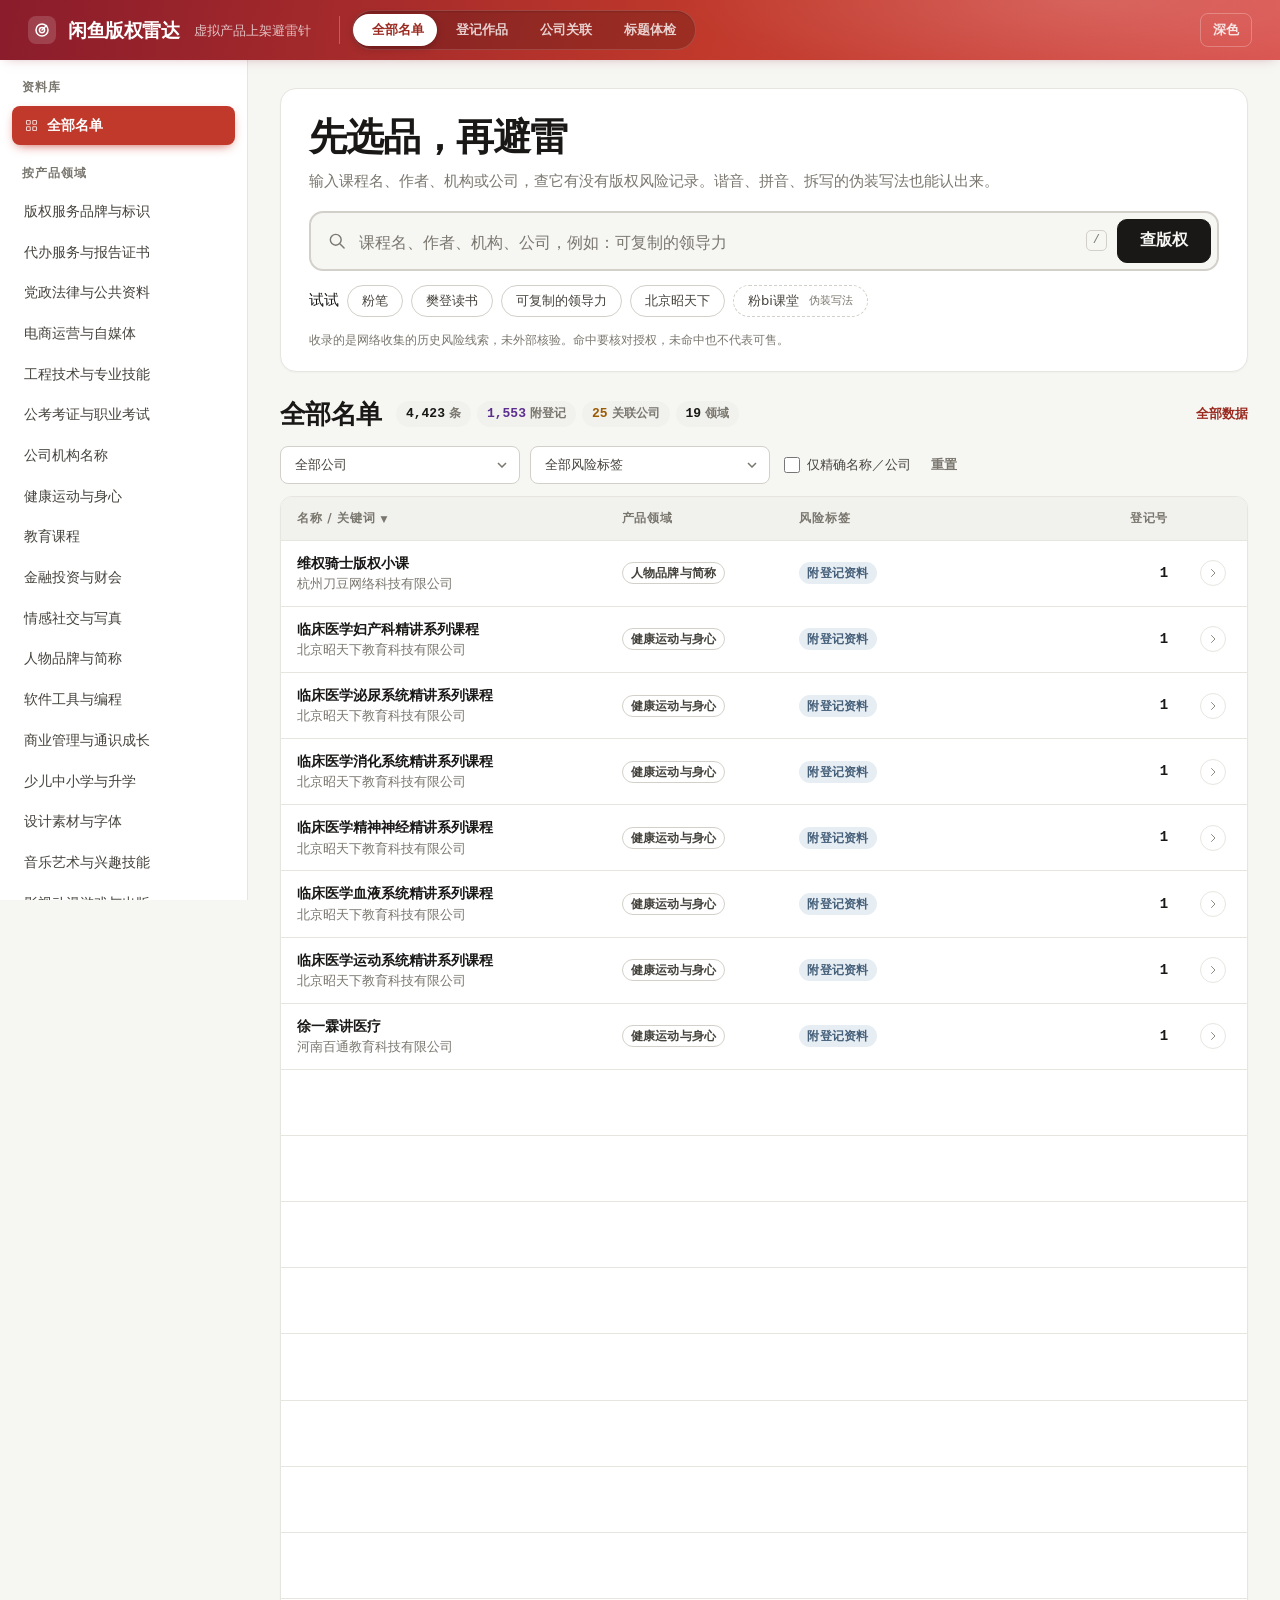
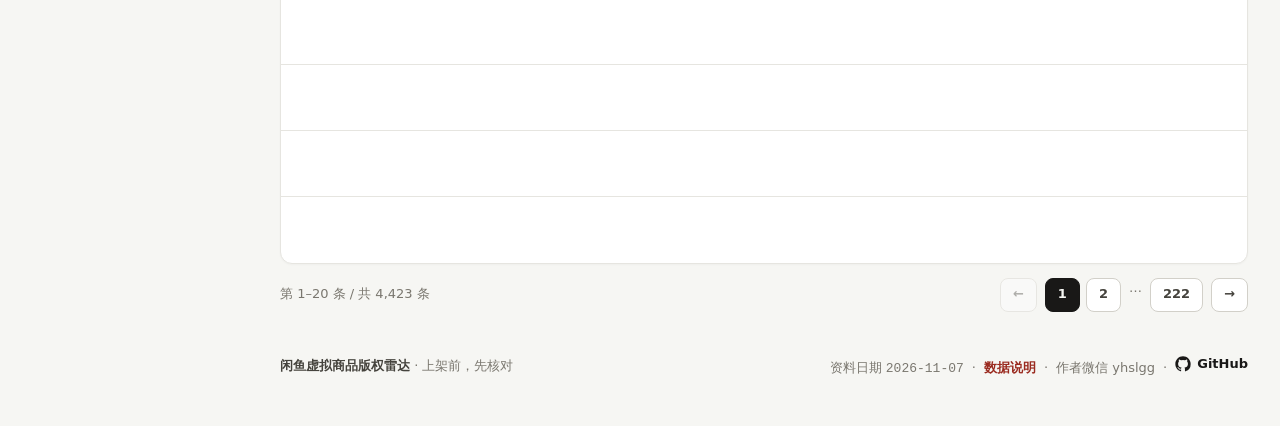
